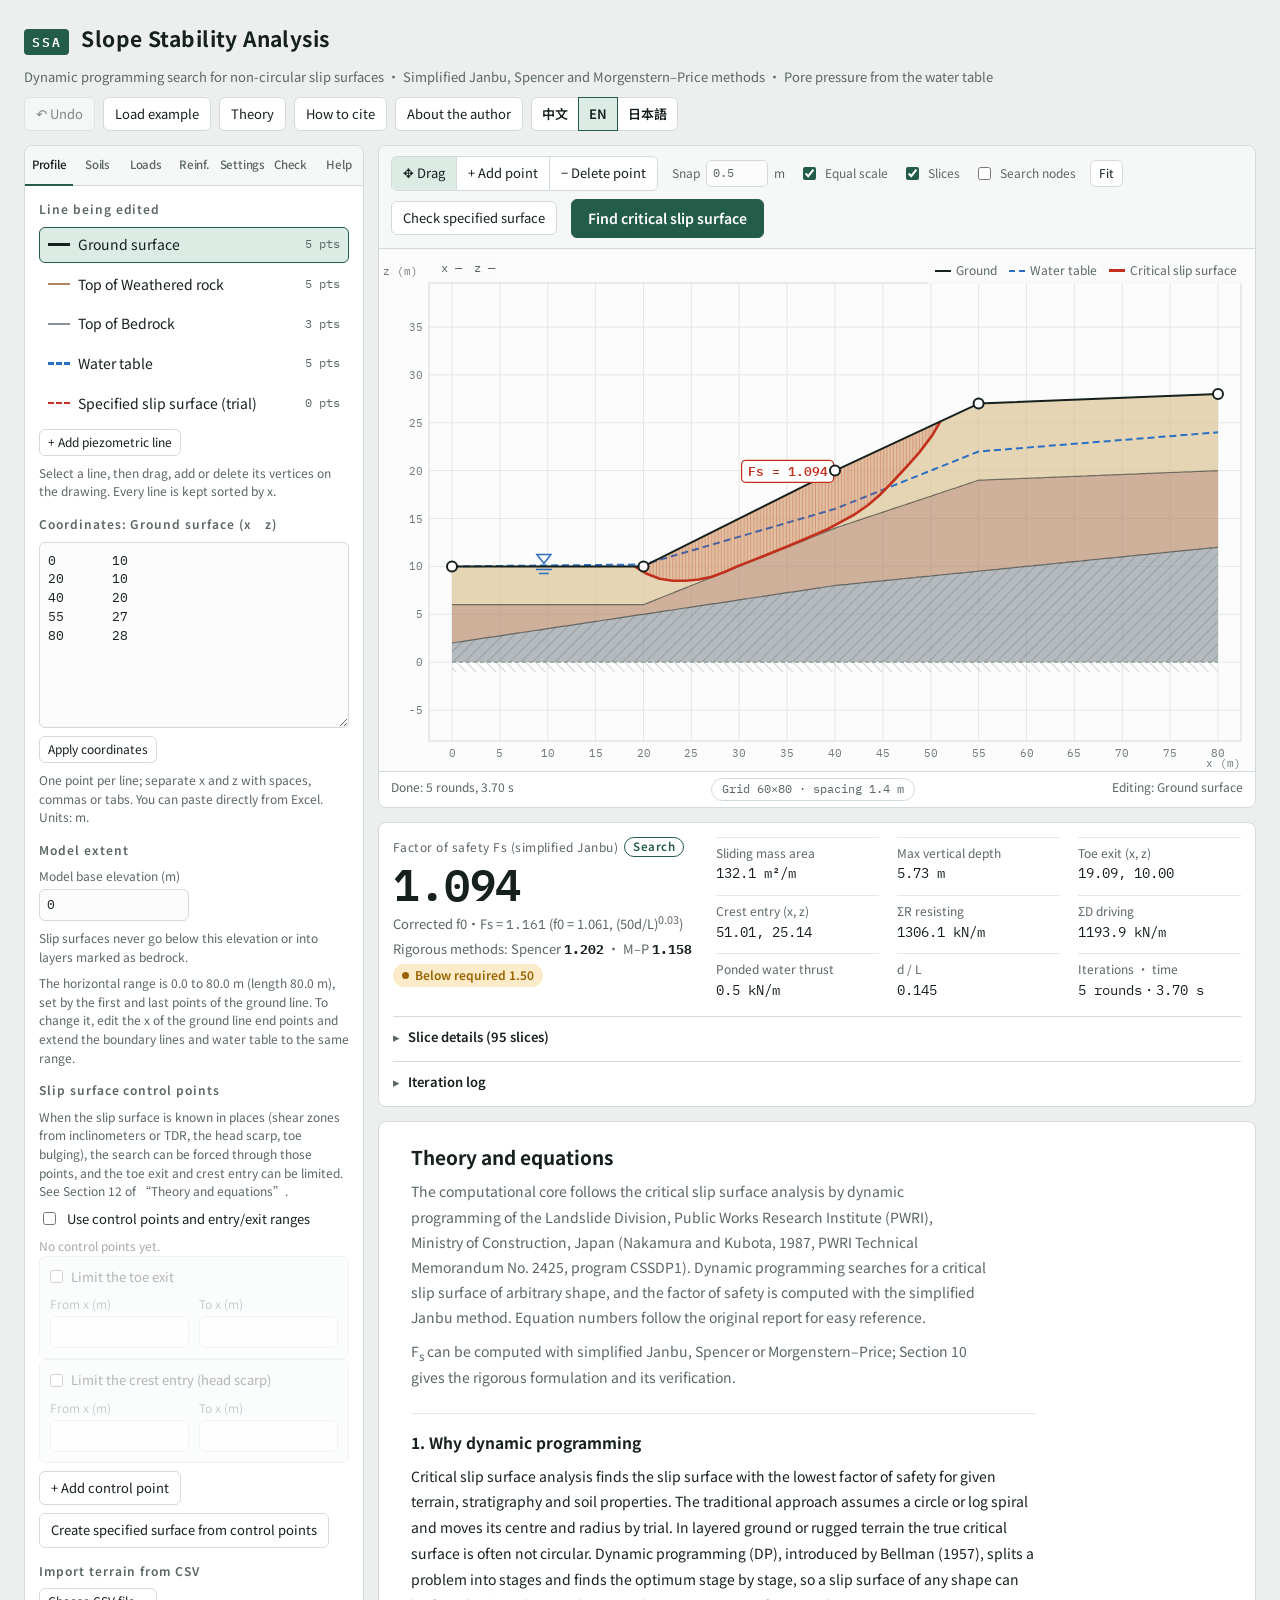
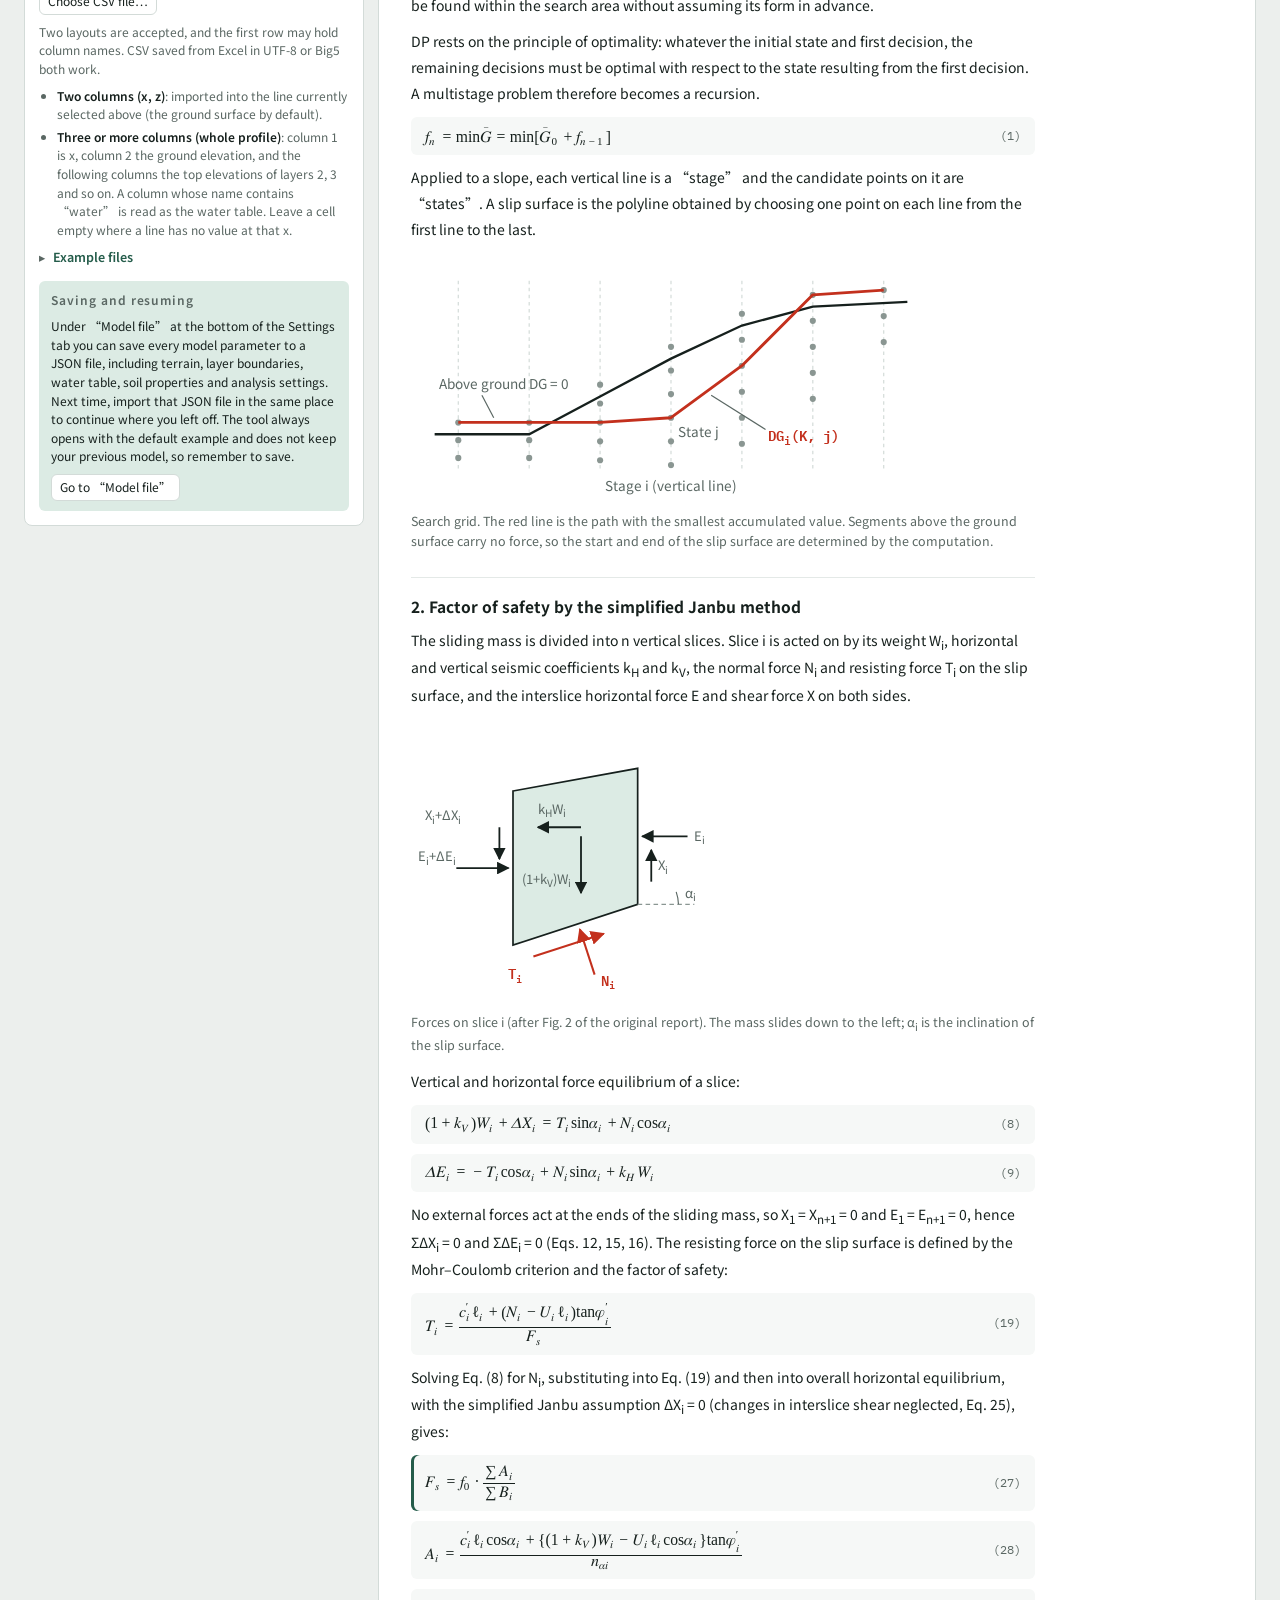
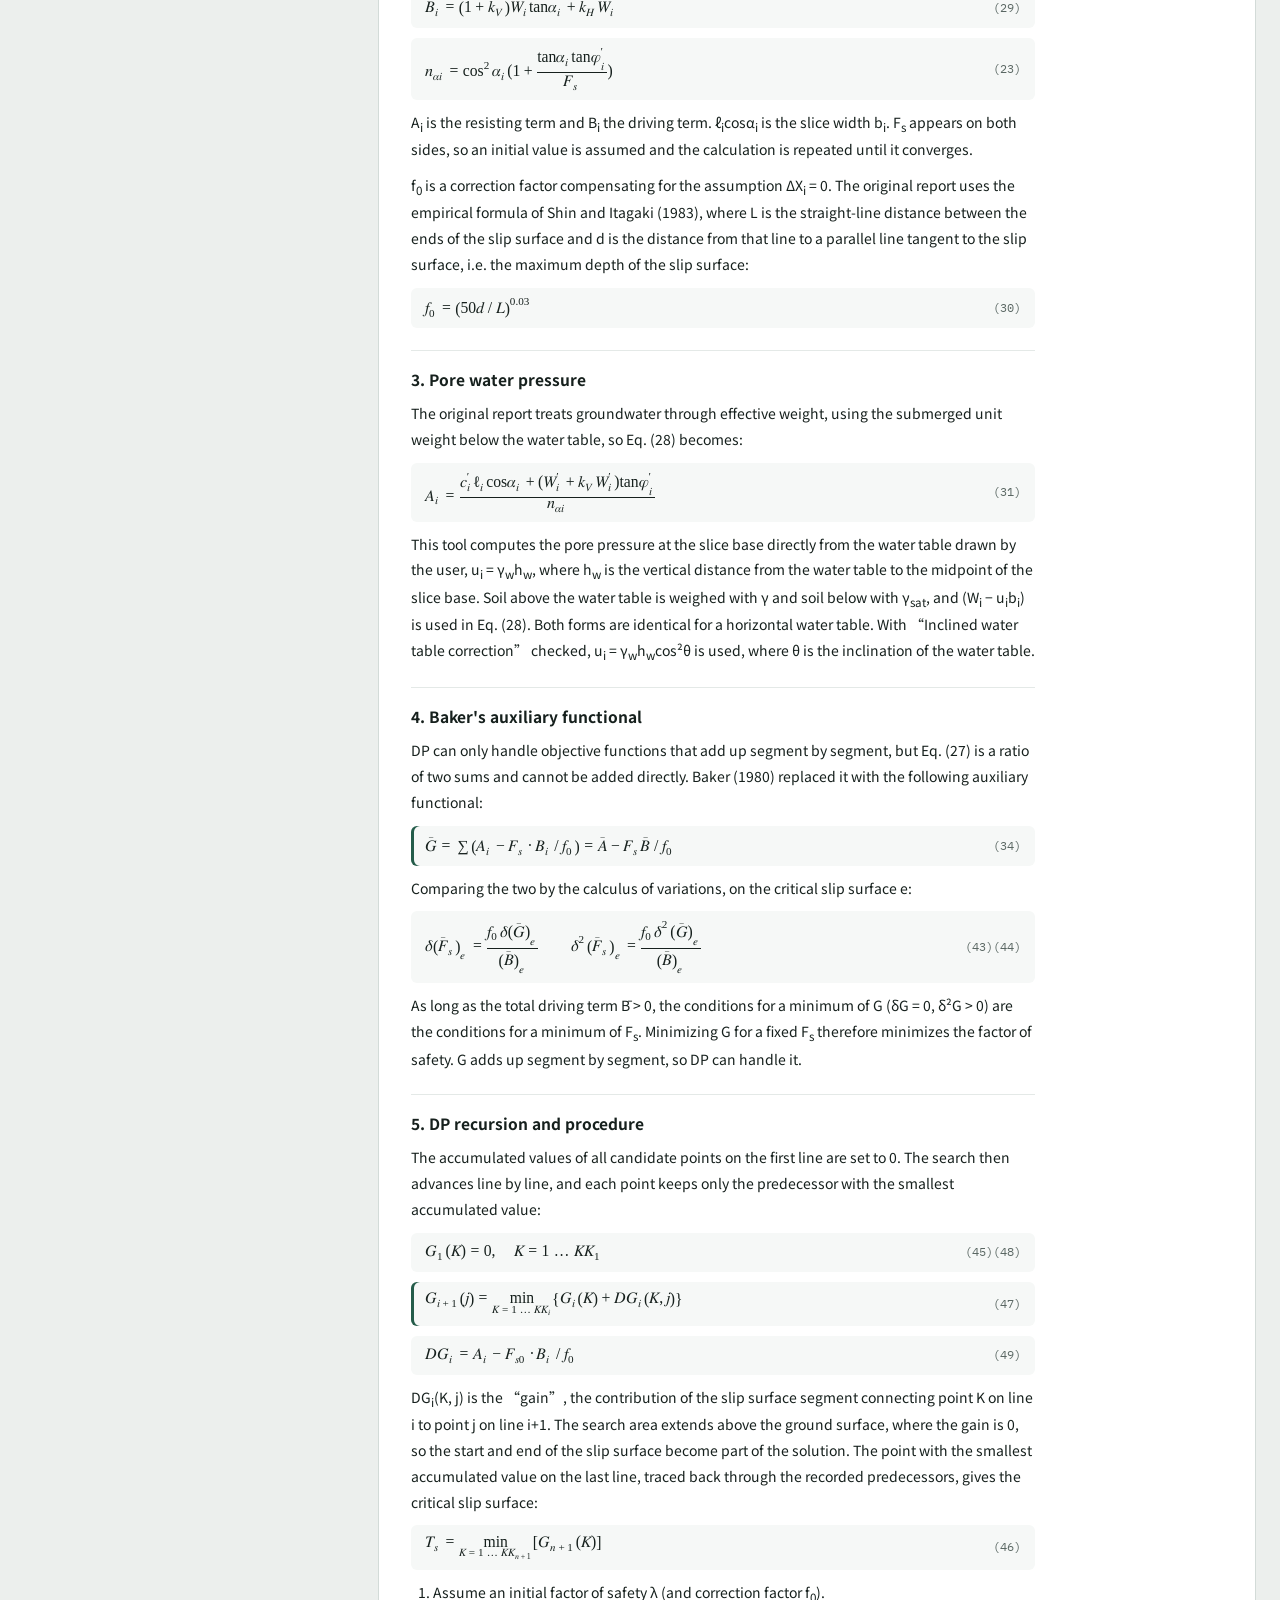
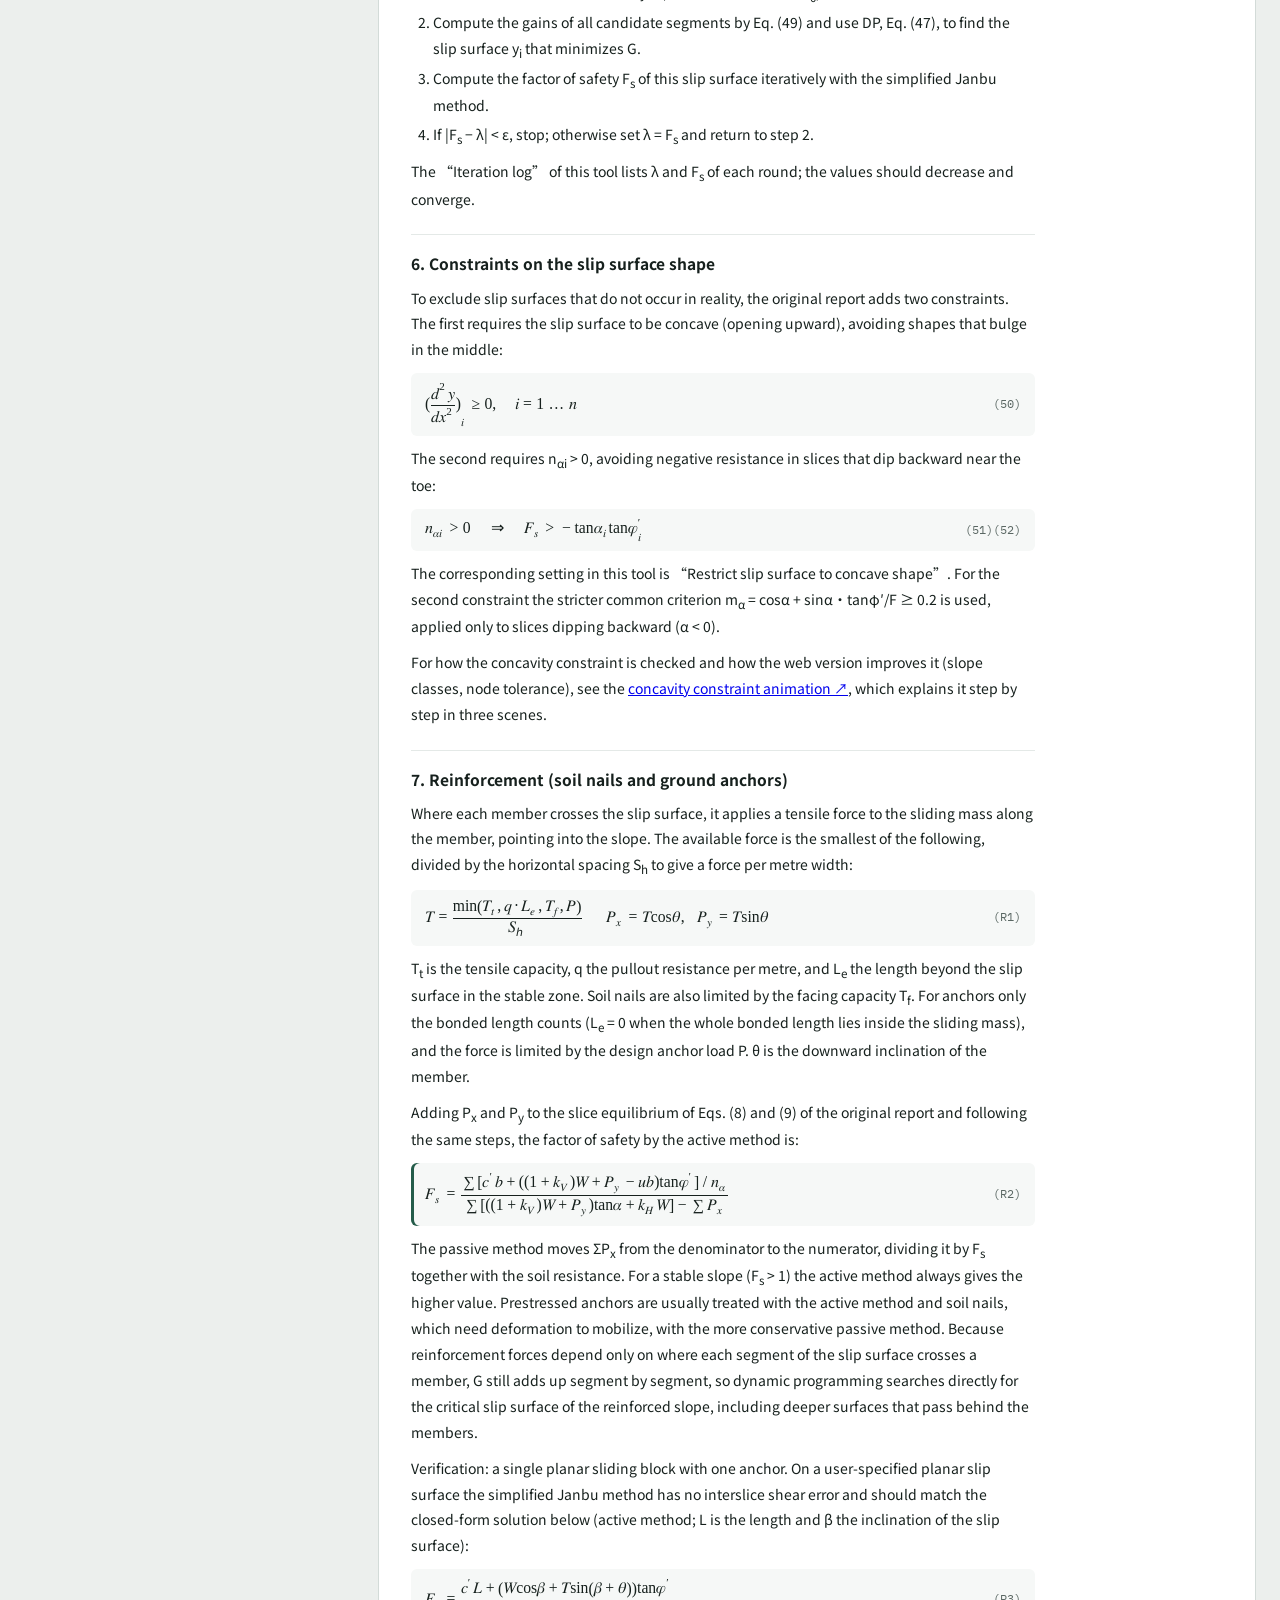
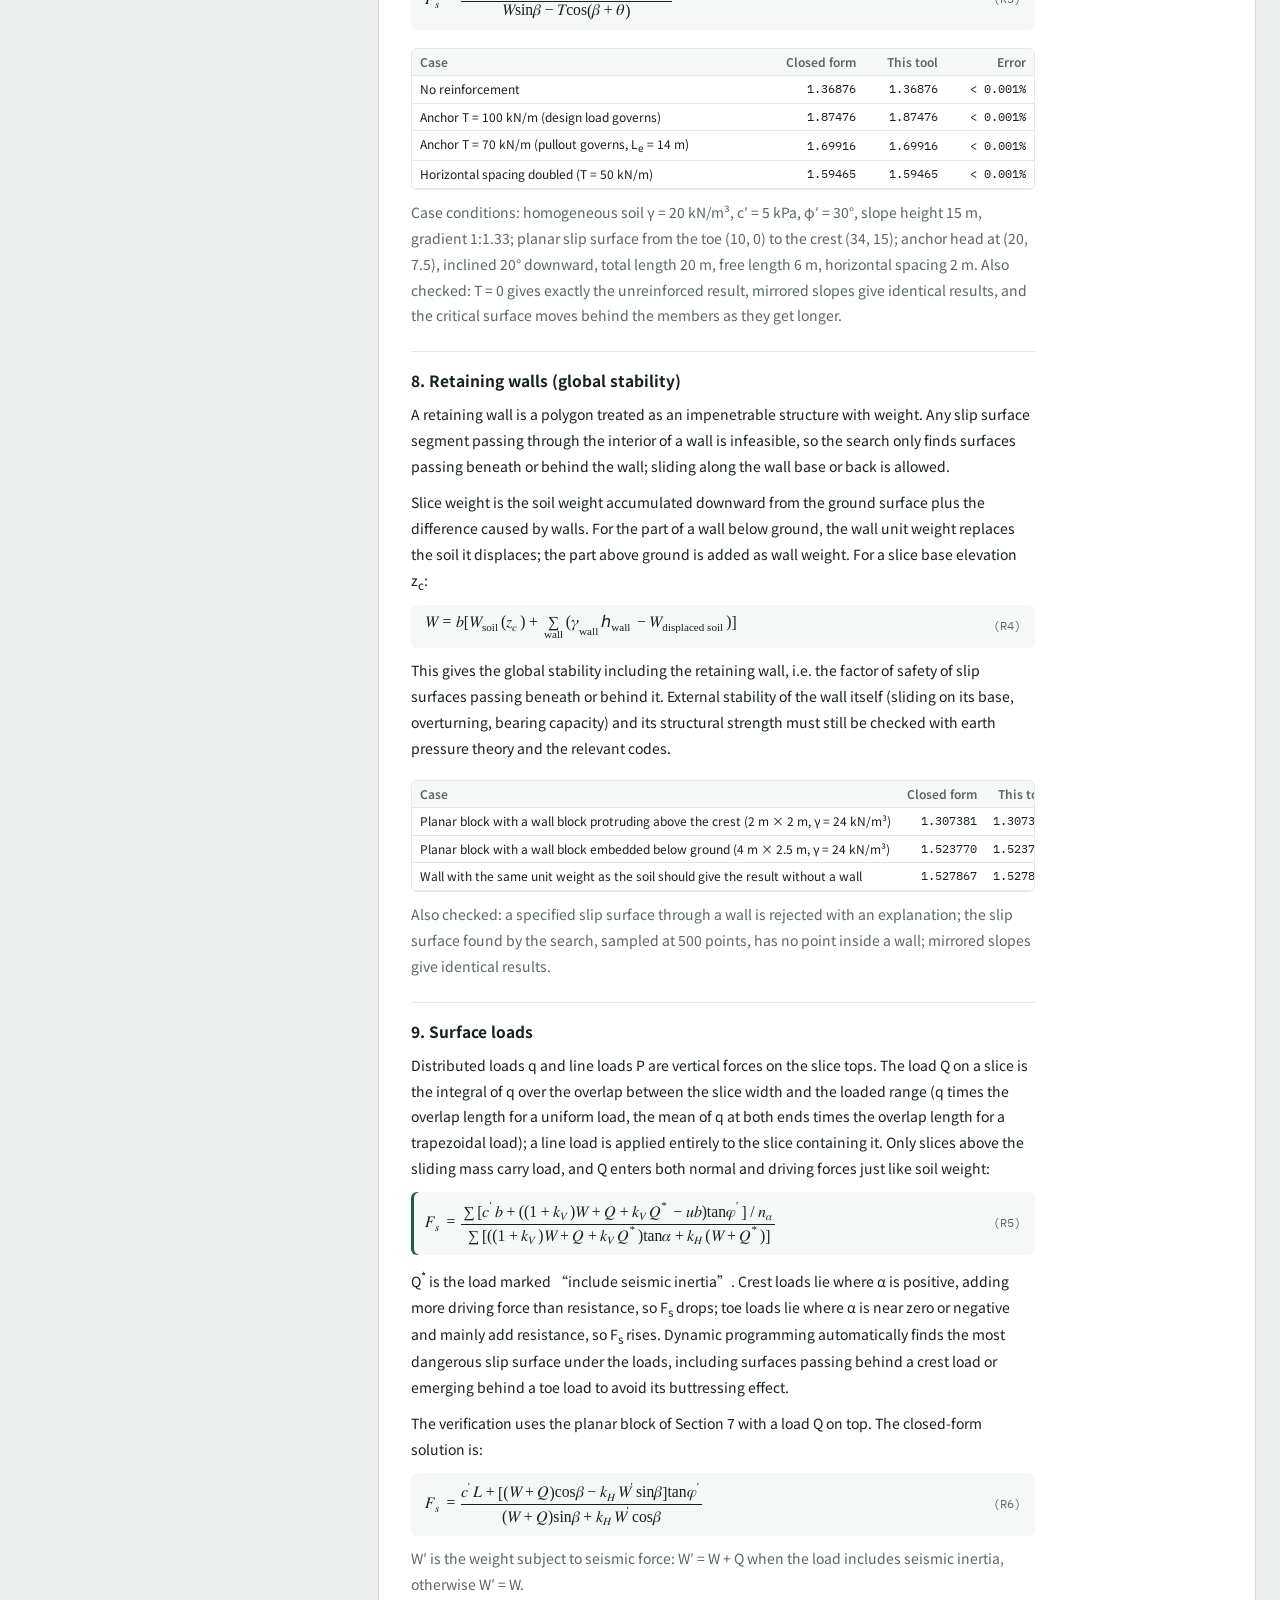
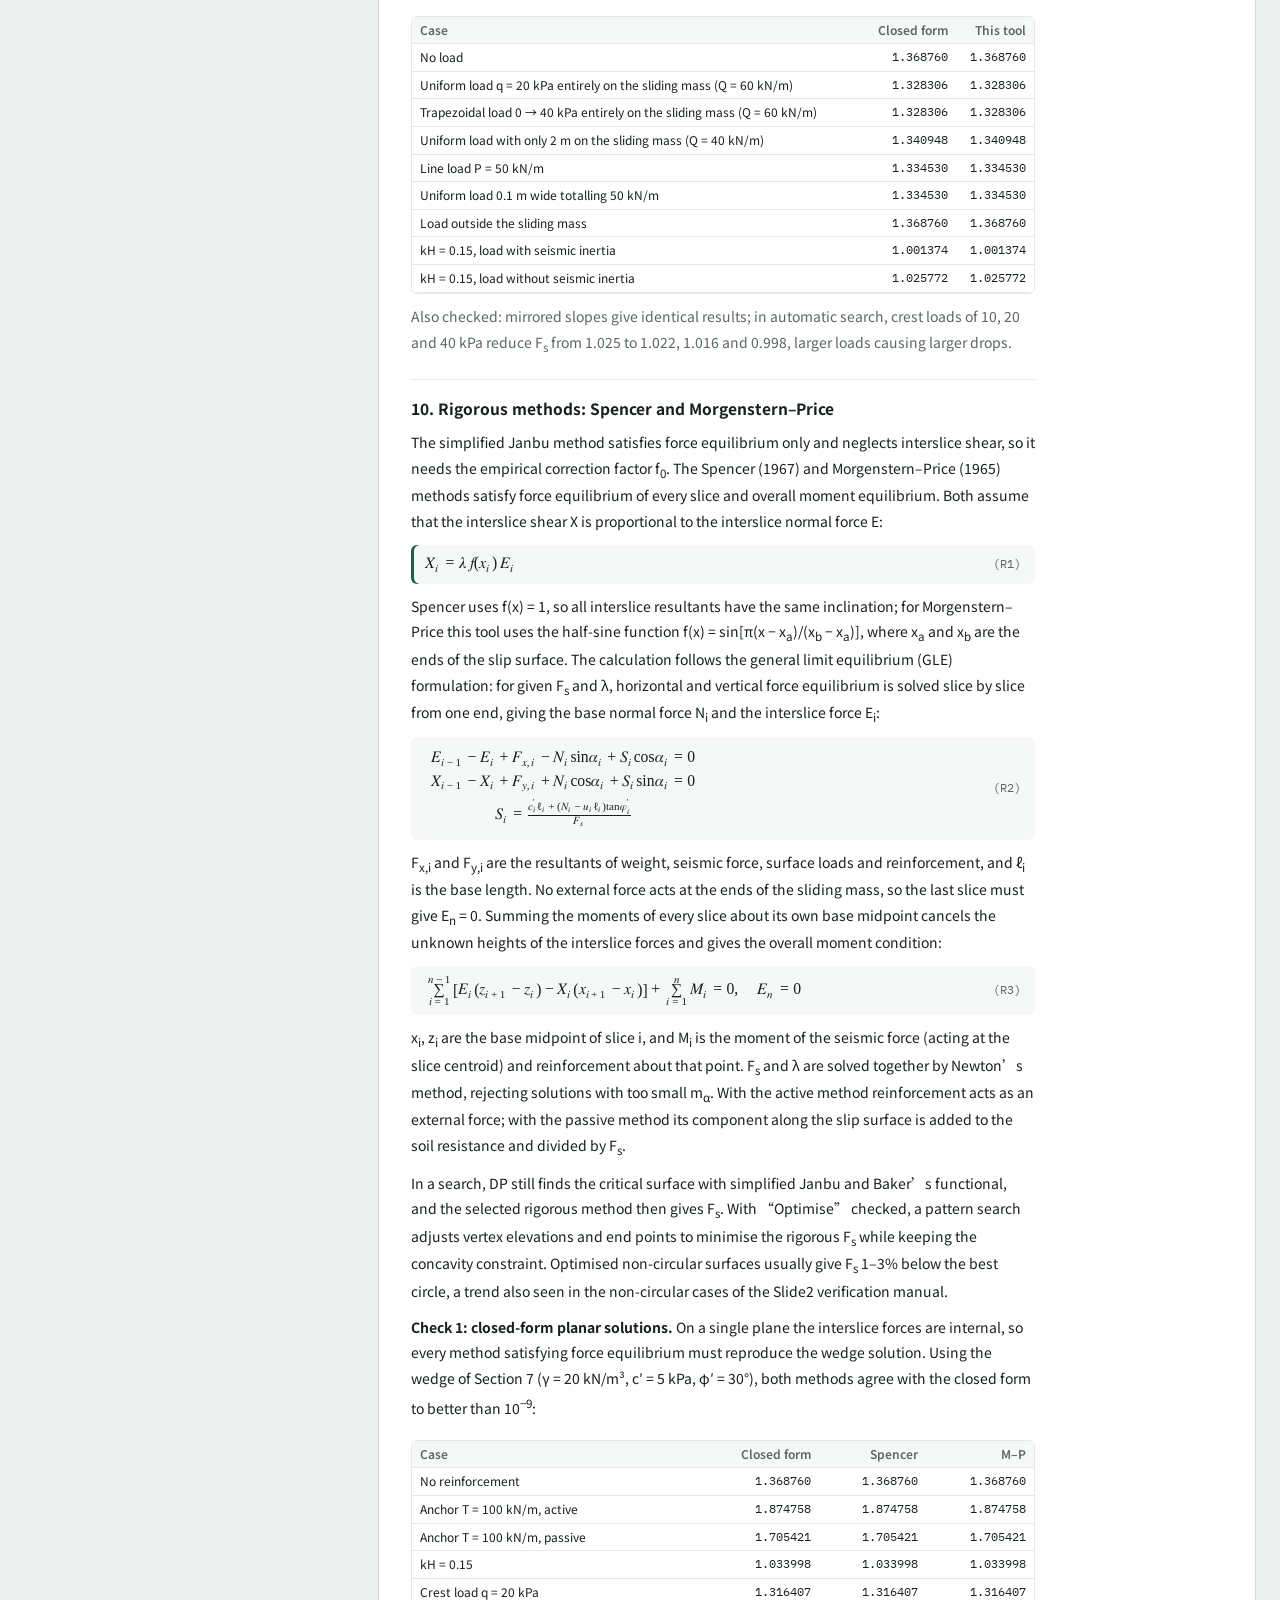
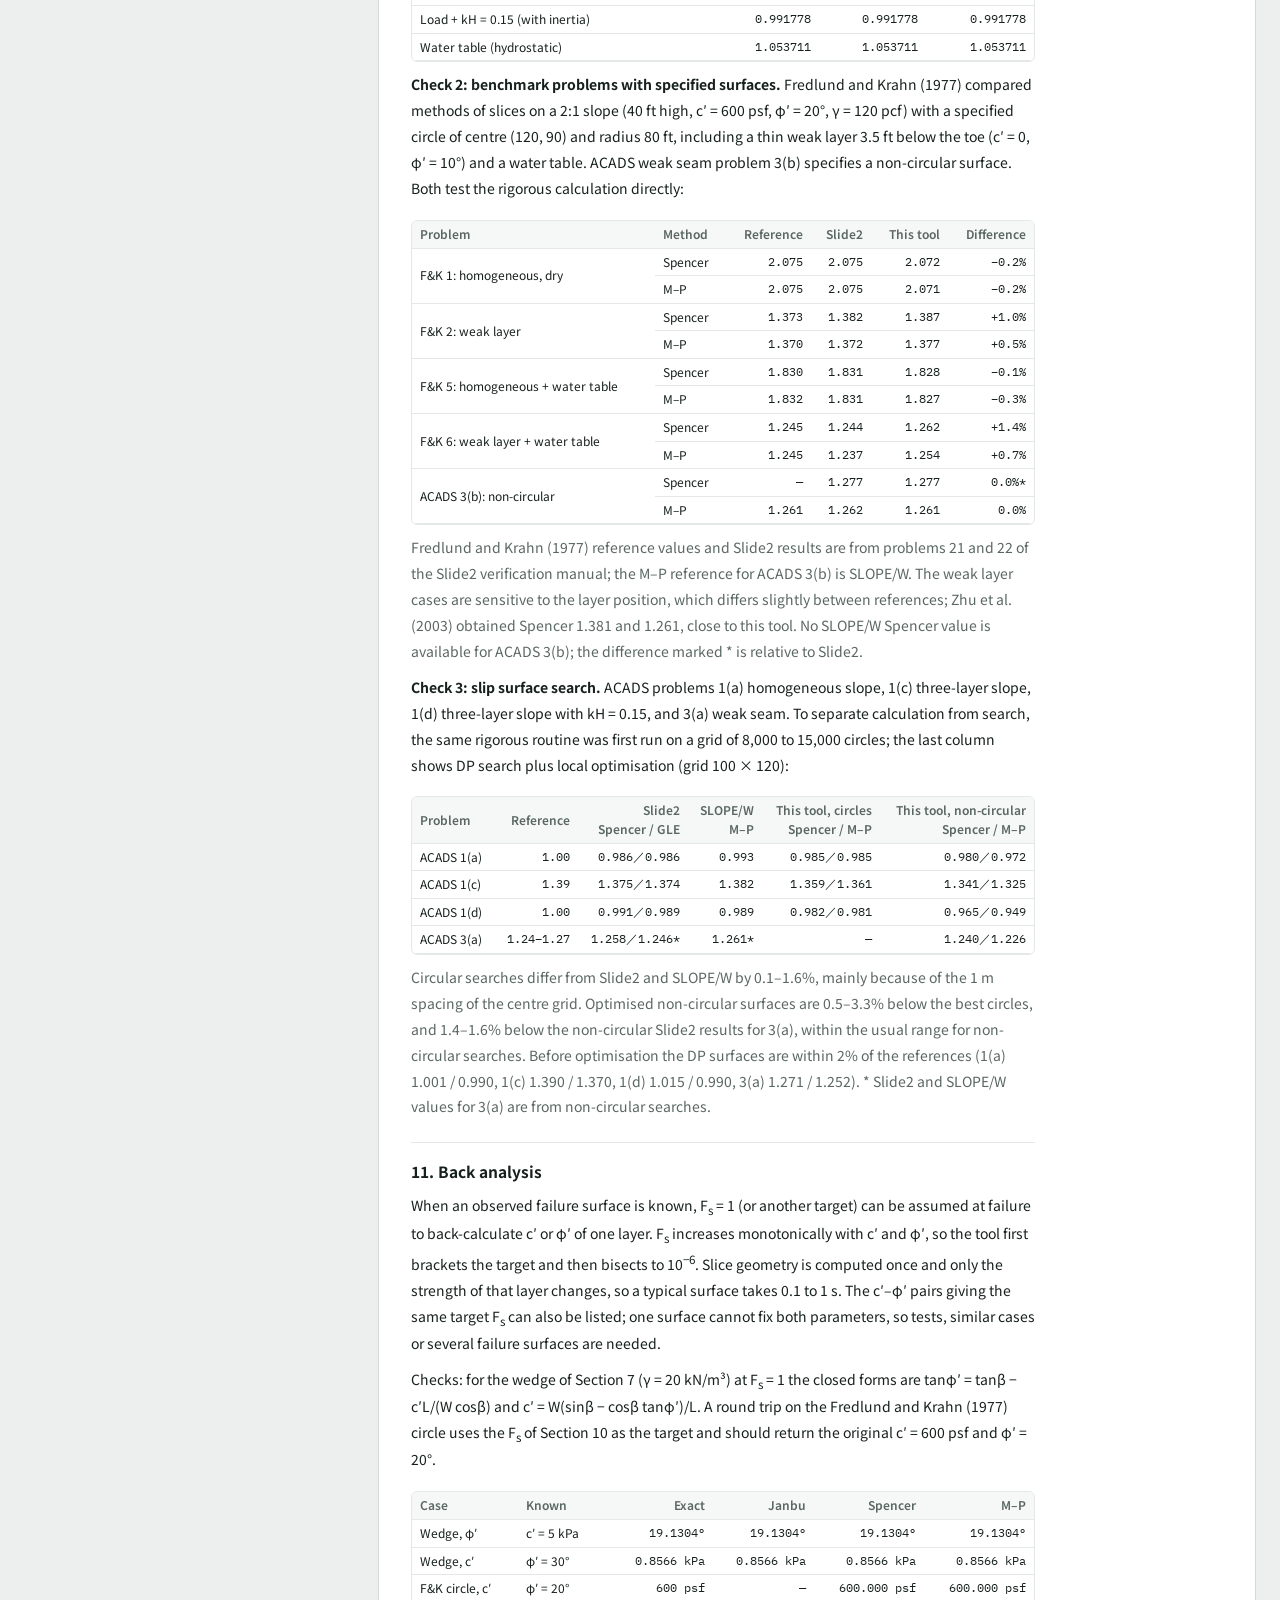
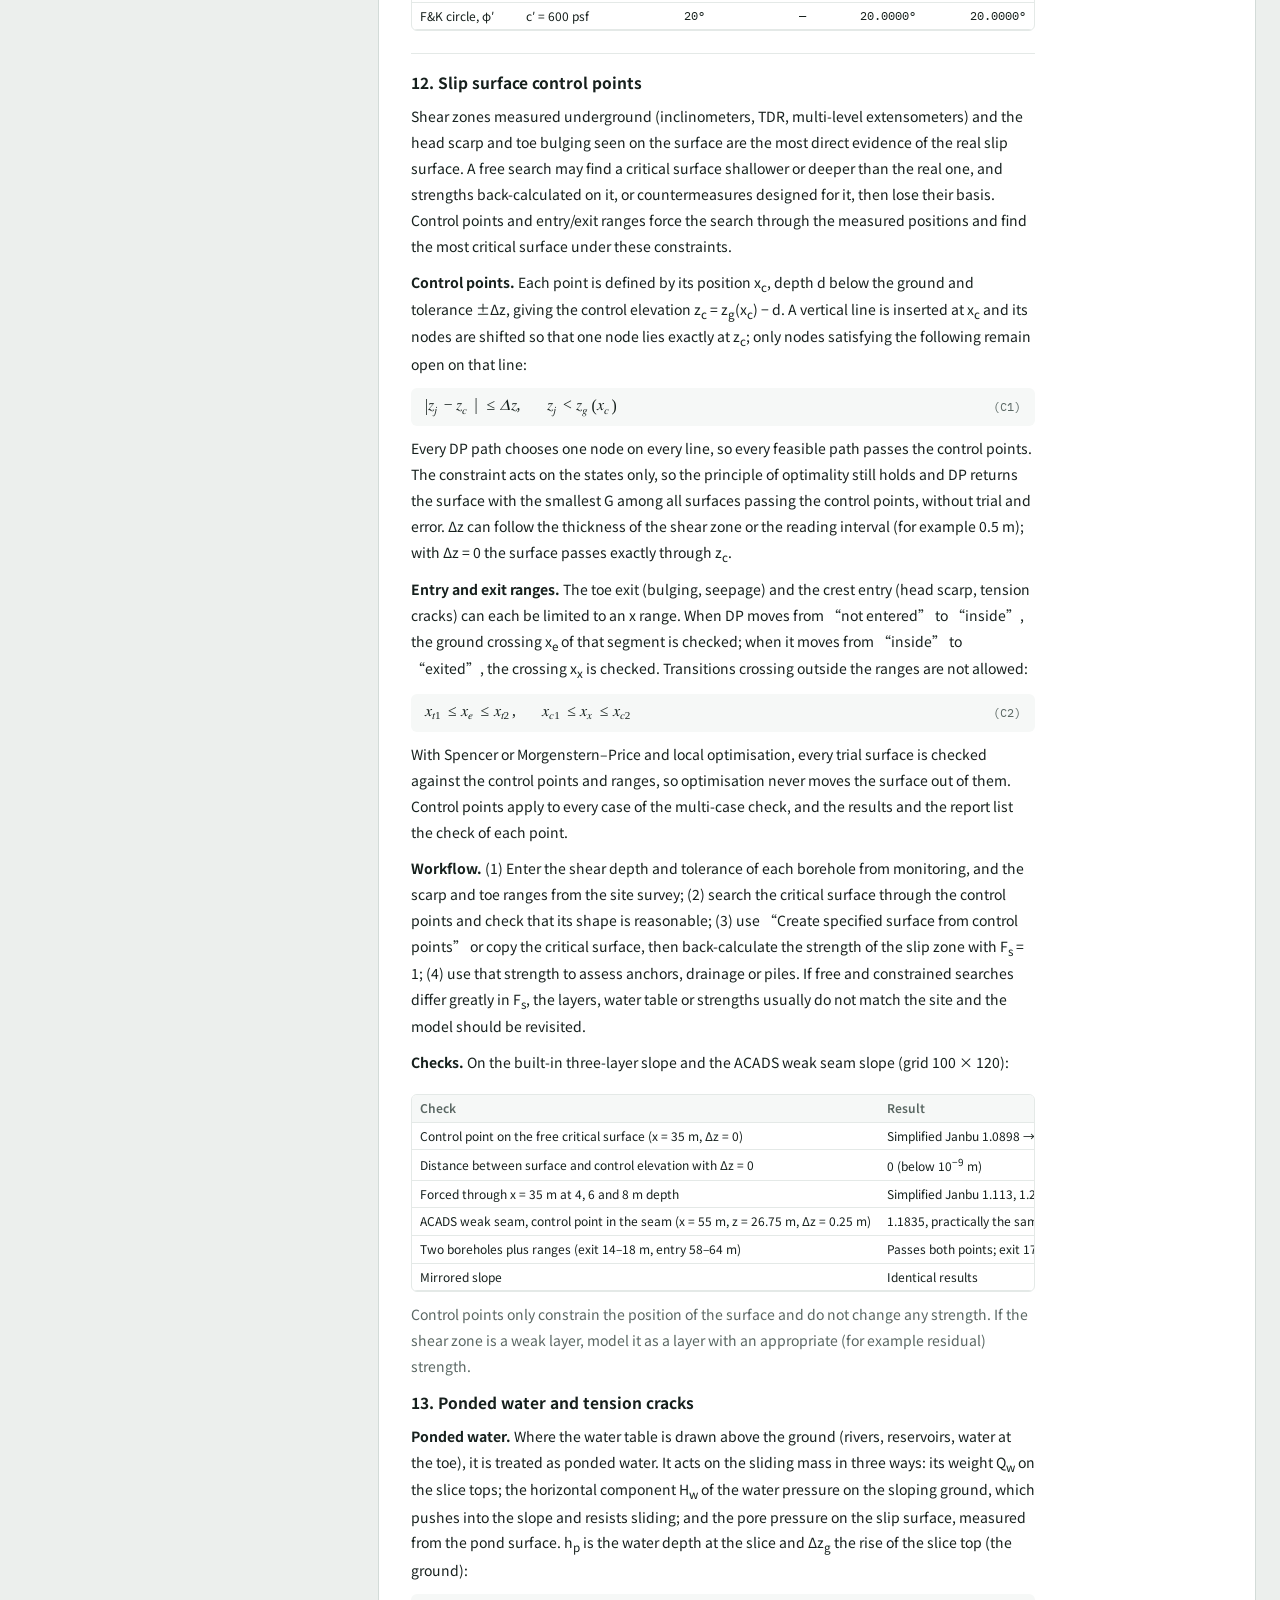
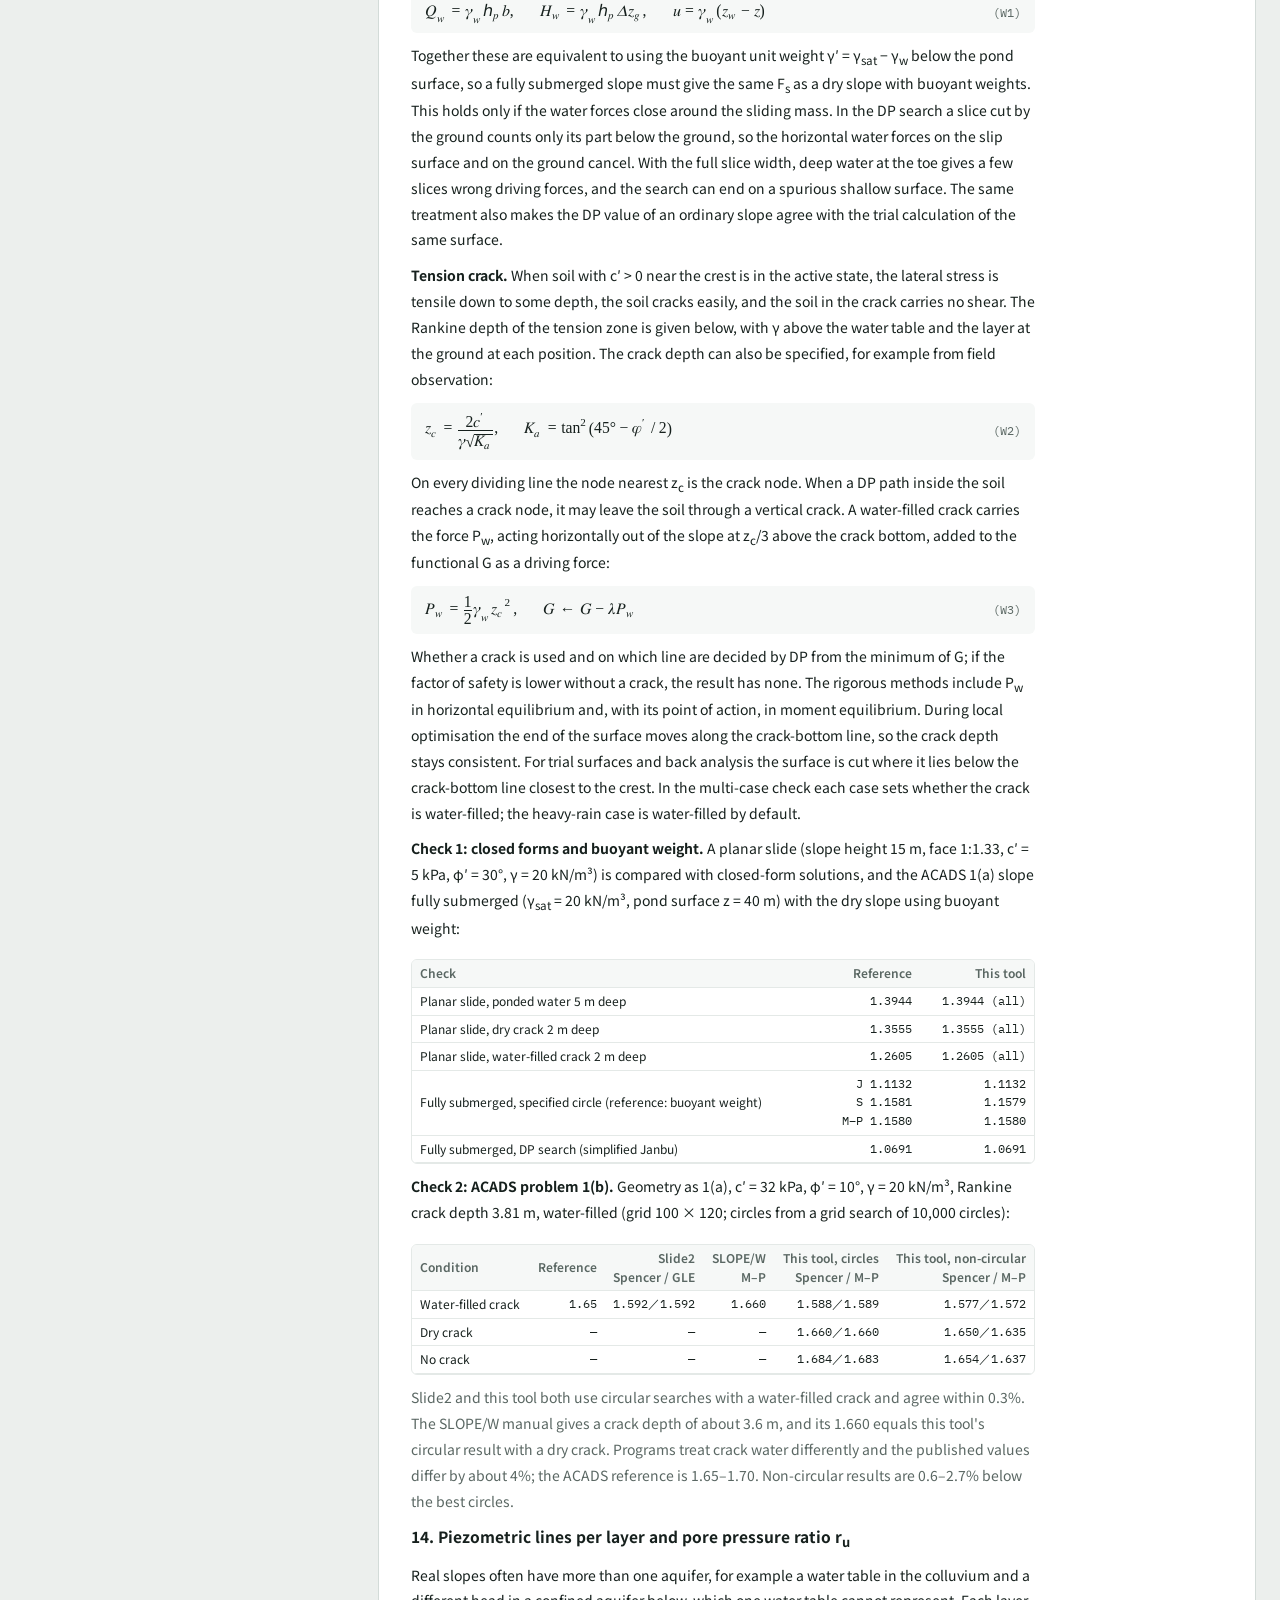
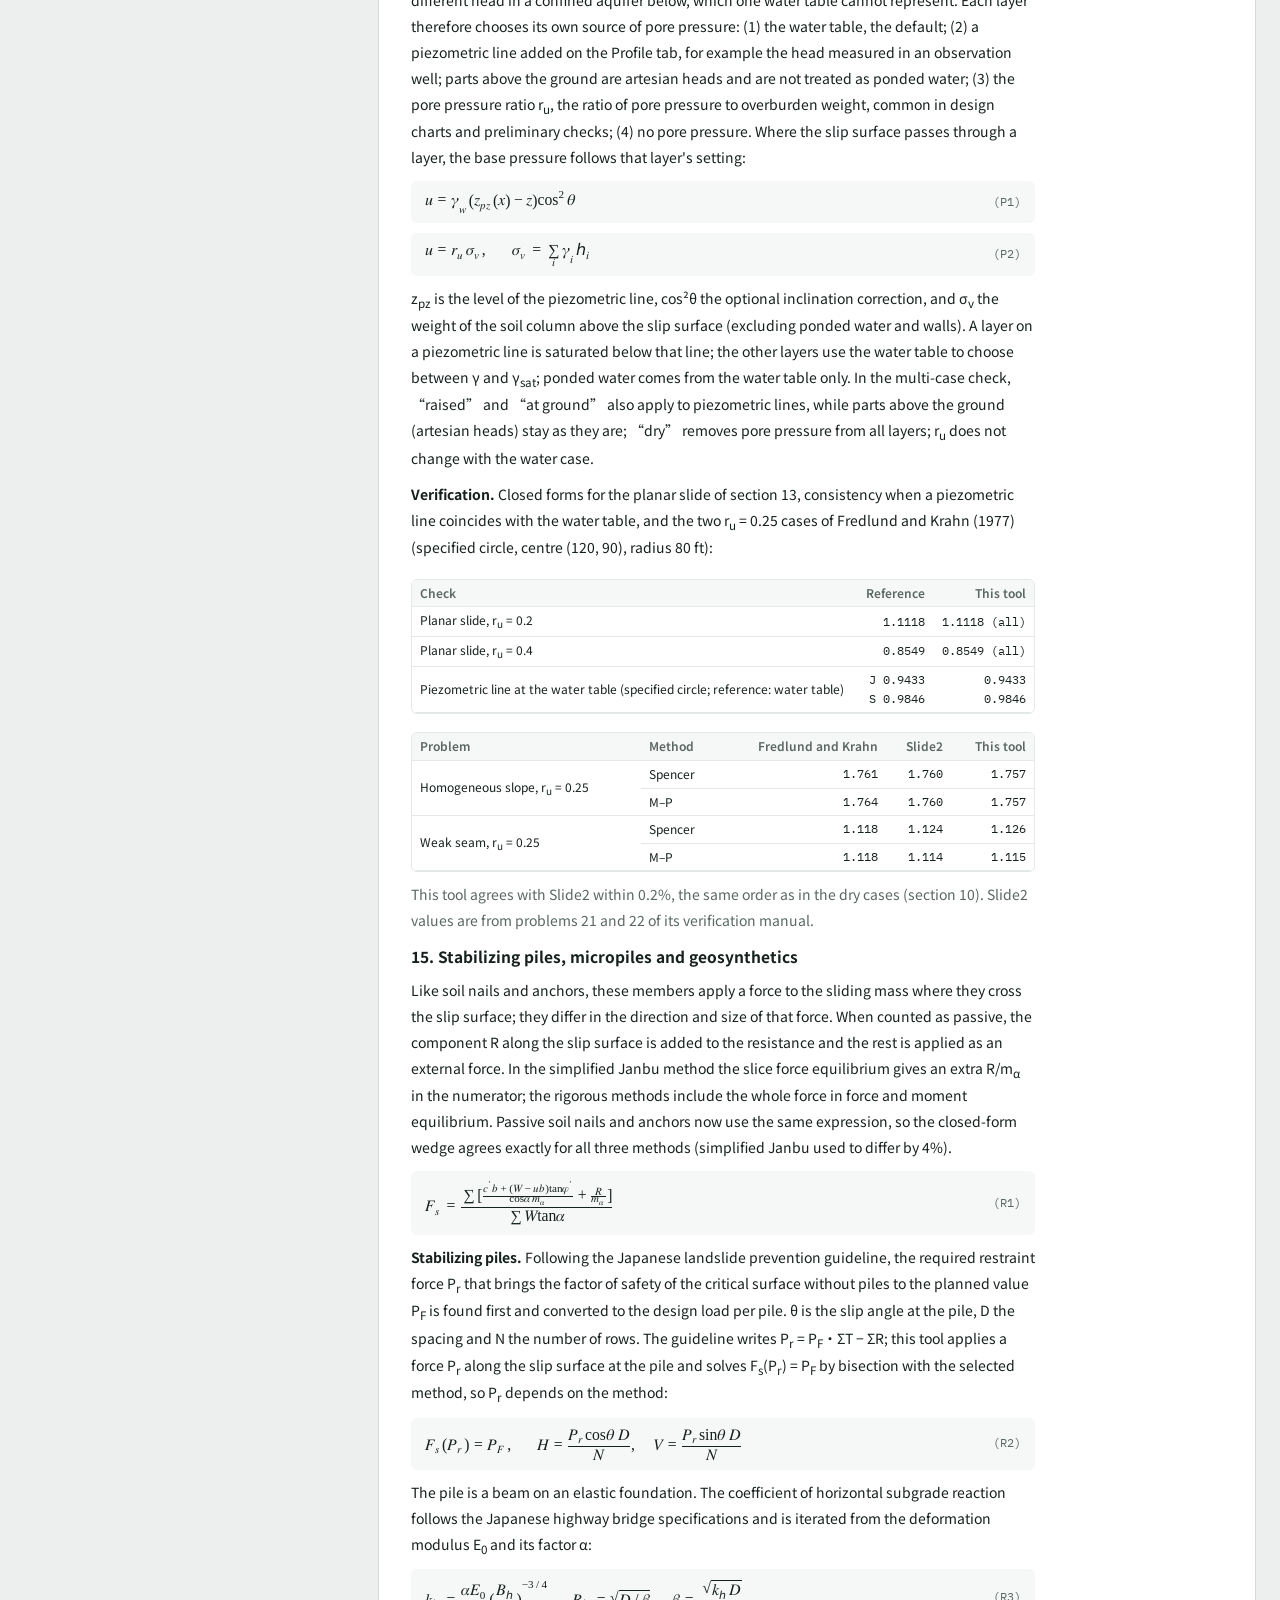
==== index.html @ c736f999 "增加抑止樁（含抗剪）、微型樁、地工格網或織物 增加抑止樁（含抗剪）、微型樁、地工格網或織物" ====
<!doctype html>
<html lang="zh-Hant">
<head>
<meta charset="utf-8">
<meta name="viewport" content="width=device-width,initial-scale=1,viewport-fit=cover">
<meta name="description" content="SSA 邊坡穩定分析：在瀏覽器繪製邊坡剖面、土層與地下水位，以動態規劃搜尋非圓弧臨界滑動面，並以簡易 Janbu、Spencer 或 Morgenstern–Price 法計算安全係數。">
<meta property="og:title" content="SSA 邊坡穩定分析">
<meta property="og:description" content="動態規劃搜尋非圓弧滑動面・簡易 Janbu、Spencer、Morgenstern–Price 法・由地下水位換算孔隙水壓，免安裝、直接在瀏覽器使用。">
<meta property="og:type" content="website">
<meta property="og:url" content="https://cychen59.github.io/ssa-slope-stability/">
<!--
  SSA Slope Stability Analysis (web edition)
  Copyright (C) 2013-2026  C. Y. Chen
  This program is free software: you can redistribute it and/or modify it under the terms of the
  GNU General Public License as published by the Free Software Foundation, version 3.
  This program is distributed in the hope that it will be useful, but WITHOUT ANY WARRANTY;
  see the GNU General Public License for more details: https://www.gnu.org/licenses/gpl-3.0.html
-->
<title>SSA 邊坡穩定分析</title>
<link rel="preconnect" href="https://fonts.googleapis.com">
<link rel="preconnect" href="https://fonts.gstatic.com" crossorigin>
<link rel="stylesheet" href="https://fonts.googleapis.com/css2?family=IBM+Plex+Mono:wght@400;500;600&family=Noto+Sans+TC:wght@400;500;700&family=Noto+Sans+JP:wght@400;500;700&display=swap">
<style>
:root{
  --bg:#ECEFED; --surface:#FFFFFF; --panel:#F6F8F7; --canvas:#FBFCFB;
  --ink:#16201D; --muted:#5A6763; --faint:#8A9692; --line:#D3DBD8; --line2:#E4E9E7;
  --accent:#245C4A; --accent-ink:#FFFFFF; --accent-soft:#DCEBE4;
  --water:#2A6FC4; --slip:#C3301D; --slip-fill:rgba(195,48,29,.13);
  --ok:#2E7D4F; --ok-bg:#DDF0E4; --warn:#9A6200; --warn-bg:#FBEBC8; --crit:#B3261E; --crit-bg:#F9DEDA;
  --grid:#E3E8E6; --axis:#6E7B77; --wall:#C9CDD0; --load:#8A4FB0;
  --mono:"IBM Plex Mono",ui-monospace,SFMono-Regular,Menlo,Consolas,monospace;
  --sans:"Noto Sans TC","PingFang TC","Microsoft JhengHei",system-ui,sans-serif;
  --r:8px;
}
@media (prefers-color-scheme: dark){
  :root:not([data-theme="light"]){
    color-scheme:dark;
    --bg:#0F1413; --surface:#171E1D; --panel:#1C2423; --canvas:#131A19;
    --ink:#E2E9E6; --muted:#9AA8A4; --faint:#6D7B77; --line:#2D3937; --line2:#243030;
    --accent:#72C2A2; --accent-ink:#0B1712; --accent-soft:#1F3A31;
    --water:#6CA9F2; --slip:#FF6E58; --slip-fill:rgba(255,110,88,.16);
    --ok:#7BD29F; --ok-bg:#183327; --warn:#F2C166; --warn-bg:#3A2D10; --crit:#FF8A7E; --crit-bg:#3C1B18;
    --grid:#1F2928; --axis:#83918D; --wall:#5A6266; --load:#C59BE3;
  }
}
:root[data-theme="dark"]{
  color-scheme:dark;
  --bg:#0F1413; --surface:#171E1D; --panel:#1C2423; --canvas:#131A19;
  --ink:#E2E9E6; --muted:#9AA8A4; --faint:#6D7B77; --line:#2D3937; --line2:#243030;
  --accent:#72C2A2; --accent-ink:#0B1712; --accent-soft:#1F3A31;
  --water:#6CA9F2; --slip:#FF6E58; --slip-fill:rgba(255,110,88,.16);
  --ok:#7BD29F; --ok-bg:#183327; --warn:#F2C166; --warn-bg:#3A2D10; --crit:#FF8A7E; --crit-bg:#3C1B18;
  --grid:#1F2928; --axis:#83918D; --wall:#5A6266; --load:#C59BE3;
}
*{box-sizing:border-box}
[hidden]{display:none!important}
body{background:var(--bg);color:var(--ink);font-family:var(--sans);font-size:14px;line-height:1.55;padding-inline:16px;padding-block:14px 32px}
.app{max-width:1440px;margin:0 auto;display:grid;gap:14px}
.num,.mono{font-family:var(--mono);font-variant-numeric:tabular-nums}
button,input,select,textarea{font:inherit;color:inherit}
:focus-visible{outline:2px solid var(--accent);outline-offset:2px}

/* header */
.top{display:flex;flex-wrap:wrap;align-items:flex-end;justify-content:space-between;gap:10px 20px}
.brand{display:flex;align-items:baseline;gap:12px;flex-wrap:wrap}
.brand .mark{font-family:var(--mono);font-weight:600;font-size:13px;letter-spacing:.14em;color:var(--accent-ink);background:var(--accent);padding:3px 8px;border-radius:4px}
.brand h1{font-size:21px;margin:0;font-weight:700;letter-spacing:.02em}
.brand p{margin:0;color:var(--muted);font-size:13px}
.top-actions{display:flex;gap:8px;flex-wrap:wrap;align-items:center}
.visits{display:inline-flex;align-items:baseline;gap:6px;font-size:12.5px;color:var(--muted);padding:5px 12px;border:1px solid var(--line);border-radius:999px;background:var(--surface);white-space:nowrap}
.visits b{font-family:var(--mono);font-variant-numeric:tabular-nums;font-size:14px;font-weight:600;color:var(--accent)}
.visits .sep{color:var(--line)}

/* buttons */
.btn{border:1px solid var(--line);background:var(--surface);border-radius:6px;padding:6px 11px;cursor:pointer;display:inline-flex;align-items:center;gap:6px;white-space:nowrap;font-size:13px}
.btn:hover{border-color:var(--faint)}
.btn[aria-pressed="true"]{background:var(--accent-soft);border-color:var(--accent);color:var(--ink)}
.btn.primary{background:var(--accent);color:var(--accent-ink);border-color:var(--accent);font-weight:600;padding:8px 16px;font-size:14px}
.btn.primary:hover{filter:brightness(1.07)}
.btn.primary:disabled{opacity:.7;cursor:progress}
.btn.small{padding:3px 8px;font-size:12px}
.btn.ghost{background:transparent}
.btn:disabled{opacity:.5;cursor:not-allowed}

/* layout */
.layout{display:grid;grid-template-columns:340px minmax(0,1fr);gap:14px;align-items:start}
.side{background:var(--surface);border:1px solid var(--line);border-radius:var(--r);overflow:hidden}
.stage{display:grid;gap:14px;min-width:0}
@media (max-width:900px){
  .layout{grid-template-columns:minmax(0,1fr)}
  .stage{order:-1}
}

/* tabs */
.tabs{display:grid;grid-template-columns:repeat(7,1fr);border-bottom:1px solid var(--line);background:var(--panel)}
.tabs button{border:0;background:transparent;padding:10px 1px;font-size:12.5px;white-space:nowrap;overflow:hidden;text-overflow:ellipsis;cursor:pointer;color:var(--muted);font-weight:500;border-bottom:2px solid transparent;margin-bottom:-1px}
.tabs button[aria-selected="true"]{color:var(--ink);border-bottom-color:var(--accent)}
.pane{padding:14px;display:grid;gap:14px}
.pane>*{min-width:0}
.sec{display:grid;gap:8px}
.sec h3{margin:0;font-size:12px;letter-spacing:.08em;color:var(--muted);font-weight:600}
.hint{font-size:12px;color:var(--muted);margin:0}

/* line list */
.linelist{display:grid;gap:4px}
.lrow{display:grid;grid-template-columns:22px 1fr auto;align-items:center;gap:8px;padding:6px 8px;border:1px solid transparent;border-radius:6px;cursor:pointer;background:transparent;text-align:left}
.lrow:hover{background:var(--panel)}
.lrow[aria-pressed="true"]{border-color:var(--accent);background:var(--accent-soft)}
.lrow .cnt{font-family:var(--mono);font-size:12px;color:var(--muted)}
.sw{width:22px;height:0;border-top:3px solid var(--ink)}
.sw.water{border-top:3px dashed var(--water)}
.sw.bound{border-top-width:2px}
.sw.piezo{border-top:3px dotted #1b8a8a}
.pzline{fill:none;stroke:#1b8a8a;stroke-width:1.8;stroke-dasharray:2 4;stroke-linecap:round}
.pz-lbl{fill:#1b8a8a;font-size:11px}
.pore-row{margin-top:6px}

textarea{width:100%;border:1px solid var(--line);border-radius:6px;background:var(--canvas);padding:8px;font-family:var(--mono);font-size:12.5px;line-height:1.5;resize:vertical}
.row{display:flex;gap:8px;flex-wrap:wrap;align-items:center}
.field{display:grid;gap:3px}
.field label{font-size:12px;color:var(--muted)}
.field input[type=number],.field input[type=text],.field select{width:100%;border:1px solid var(--line);border-radius:6px;padding:5px 7px;background:var(--canvas);font-family:var(--mono);font-size:13px}
.field input[type=text]{font-family:var(--sans)}
.grid2{display:grid;grid-template-columns:1fr 1fr;gap:8px 10px}
.check{display:flex;align-items:flex-start;gap:8px;font-size:13px;cursor:pointer}
.check input{margin-top:3px;accent-color:var(--accent)}
.check small{display:block;color:var(--muted);font-size:12px}

/* layer cards */
.layer{border:1px solid var(--line);border-radius:6px;padding:10px;display:grid;gap:8px;background:var(--panel)}
.layer-head{display:grid;grid-template-columns:28px 1fr auto;gap:8px;align-items:center}
.layer-head input[type=color]{width:28px;height:28px;border:1px solid var(--line);border-radius:5px;padding:0;background:none;cursor:pointer}
.layer-head input[type=text]{border:1px solid var(--line);border-radius:6px;padding:5px 7px;background:var(--canvas);width:100%;font-weight:600}
.grid4{display:grid;grid-template-columns:repeat(4,1fr);gap:6px}
.layer .idx{font-family:var(--mono);font-size:11px;color:var(--muted)}

/* toolbar + canvas */
.board{background:var(--surface);border:1px solid var(--line);border-radius:var(--r);overflow:hidden}
.toolbar{display:flex;flex-wrap:wrap;gap:8px 14px;align-items:center;padding:10px 12px;border-bottom:1px solid var(--line);background:var(--panel)}
.seg{display:inline-flex;border:1px solid var(--line);border-radius:6px;overflow:hidden}
.seg .btn{border:0;border-radius:0;border-right:1px solid var(--line)}
.seg .btn:last-child{border-right:0}
.tb-label{font-size:12px;color:var(--muted);display:inline-flex;align-items:center;gap:6px}
.tb-label input[type=number]{width:62px;border:1px solid var(--line);border-radius:5px;padding:3px 6px;background:var(--canvas);font-family:var(--mono);font-size:12px}
.tb-label input[type=checkbox]{accent-color:var(--accent)}
.spacer{flex:1}
.canvas-wrap{position:relative;height:clamp(340px,58vh,620px);background:var(--canvas)}
@media (max-width:600px){.canvas-wrap{height:340px}}
#cv{width:100%;height:100%;display:block;touch-action:none;user-select:none;-webkit-user-select:none}
#cv.m-add{cursor:crosshair}
#cv.m-del{cursor:not-allowed}
.hud{position:absolute;left:56px;top:8px;font-family:var(--mono);font-size:12px;color:var(--muted);background:color-mix(in srgb,var(--canvas) 85%,transparent);padding:2px 6px;border-radius:4px;pointer-events:none}
.legend{position:absolute;right:10px;top:8px;display:flex;flex-wrap:wrap;gap:4px 12px;font-size:12px;color:var(--muted);background:color-mix(in srgb,var(--canvas) 85%,transparent);padding:4px 8px;border-radius:4px;pointer-events:none;max-width:calc(100% - 200px);justify-content:flex-end}
.legend span{display:inline-flex;align-items:center;gap:5px}
.legend i{display:inline-block;width:16px;height:0;border-top:2px solid var(--ink)}
.legend i.w{border-top:2px dashed var(--water)}
.legend i.s{border-top:3px solid var(--slip)}
.statusbar{padding:6px 12px;font-size:12px;color:var(--muted);border-top:1px solid var(--line);display:flex;gap:12px;flex-wrap:wrap;justify-content:space-between}

/* svg styles */
.ax text{font-family:var(--mono);font-size:11px;fill:var(--axis)}
.ax line{stroke:var(--grid);stroke-width:1}
.ax .frame{fill:none;stroke:var(--line)}
.ground{fill:none;stroke:var(--ink);stroke-width:2;stroke-linejoin:round}
.bound{fill:none;stroke:var(--ink);stroke-opacity:.55;stroke-width:1.2}
.wline{fill:none;stroke:var(--water);stroke-width:2;stroke-dasharray:7 4}
.wsym{fill:none;stroke:var(--water);stroke-width:1.5}
.pond{fill:var(--water);fill-opacity:.18;stroke:none}
.crack{stroke:var(--slip);stroke-width:2.2;stroke-dasharray:5 3}
.crack-w{fill:var(--water);fill-opacity:.45}
.crack-lbl{fill:var(--slip);font-size:11px}
.basel{stroke:var(--faint);stroke-width:1.2;stroke-dasharray:4 3}
.slip{fill:none;stroke:var(--slip);stroke-width:2.6;stroke-linejoin:round}
.mass{fill:var(--slip-fill);stroke:none}
.slice{stroke:var(--slip);stroke-opacity:.35;stroke-width:.8}
.gridpts{fill:var(--faint);fill-opacity:.55}
.vtx{fill:var(--surface);stroke-width:2;cursor:grab}
.vtx.on{r:6}
.vtx.hot{fill:var(--accent)}
.fslabel rect{fill:var(--surface);stroke:var(--slip);stroke-width:1.2}
.fslabel text{font-family:var(--mono);font-size:12.5px;font-weight:600;fill:var(--slip)}
.hatch line{stroke:var(--ink);stroke-opacity:.35;stroke-width:1}
.pv{stroke:var(--accent);stroke-width:1;stroke-dasharray:3 3}

/* results */
.results{background:var(--surface);border:1px solid var(--line);border-radius:var(--r);padding:14px;display:grid;gap:14px;transition:opacity .2s}
.results.stale{opacity:.6}
.res-top{display:grid;grid-template-columns:auto minmax(0,1fr);gap:14px 24px;align-items:start}
@media (max-width:700px){.res-top{grid-template-columns:minmax(0,1fr)}}
.fsbox{display:grid;gap:4px;min-width:200px}
.fsbox .lbl{font-size:12px;color:var(--muted);letter-spacing:.04em}
.fsbox .big{font-family:var(--mono);font-size:44px;font-weight:600;line-height:1.05;letter-spacing:-.01em}
.fsbox .sub{font-size:13px;color:var(--muted)}
.chip{display:inline-flex;align-items:center;gap:6px;font-size:12px;font-weight:600;padding:2px 9px;border-radius:999px;width:max-content}
.chip::before{content:"";width:7px;height:7px;border-radius:50%;background:currentColor}
.chip.ok{color:var(--ok);background:var(--ok-bg)}
.chip.warn{color:var(--warn);background:var(--warn-bg)}
.chip.crit{color:var(--crit);background:var(--crit-bg)}
.chip.stale{color:var(--muted);background:var(--panel)}
.stats{display:grid;grid-template-columns:repeat(auto-fill,minmax(150px,1fr));gap:10px 18px;margin:0}
.stats div{display:grid;gap:1px;border-top:1px solid var(--line2);padding-top:6px}
.stats dt{font-size:12px;color:var(--muted)}
.stats dd{margin:0;font-family:var(--mono);font-variant-numeric:tabular-nums;font-size:14px}
details{border-top:1px solid var(--line);padding-top:10px}
details summary{cursor:pointer;font-weight:600;font-size:13px;display:flex;align-items:center;gap:8px;list-style:none}
details summary::-webkit-details-marker{display:none}
details summary::before{content:"▸";color:var(--muted);transition:transform .15s}
details[open] summary::before{transform:rotate(90deg)}
.tblwrap{overflow-x:auto;margin-top:8px;max-height:360px;overflow-y:auto;border:1px solid var(--line2);border-radius:6px}
table{border-collapse:collapse;width:100%;font-size:12px}
th,td{padding:4px 8px;text-align:right;white-space:nowrap;border-bottom:1px solid var(--line2)}
th{position:sticky;top:0;background:var(--panel);font-weight:600;color:var(--muted);text-align:right}
td{font-family:var(--mono);font-variant-numeric:tabular-nums}
td.t,th.t{text-align:left;font-family:var(--sans)}
.guide{border:1px solid var(--line);border-radius:6px;background:var(--panel);padding:10px 12px;display:grid;gap:8px}
.guide .gt{font-size:12px;font-weight:600;color:var(--muted);letter-spacing:.04em}
.guide dl{margin:0;display:grid;grid-template-columns:auto 1fr;gap:3px 12px;font-size:12.5px}
.guide dt{color:var(--muted)}
.guide dd{margin:0;font-family:var(--mono);font-variant-numeric:tabular-nums}
.guide dd em{font-style:normal;color:var(--muted);font-family:var(--sans);font-size:12px}
.guide .note{font-size:12.5px;padding:6px 8px;border-radius:5px;margin:0}
.guide .note.ok{background:var(--ok-bg);color:var(--ok)}
.guide .note.warn{background:var(--warn-bg);color:var(--warn)}
.frows{display:grid;gap:10px}
.frow{display:grid;grid-template-columns:minmax(0,1fr) 92px;gap:2px 10px;align-items:center}
.frow label{font-size:13px}
.frow input{width:100%;border:1px solid var(--line);border-radius:6px;padding:5px 7px;background:var(--canvas);font-family:var(--mono);font-size:13px}
.frow .fh{grid-column:1/-1;margin:0;font-size:12px;color:var(--muted);line-height:1.5}
.gridchip{border:1px solid var(--line);background:var(--surface);border-radius:999px;padding:1px 10px;font-size:12px;cursor:pointer;color:var(--muted);font-family:var(--mono)}
.gridchip.warn{color:var(--warn);background:var(--warn-bg);border-color:transparent}
.gridchip:hover{border-color:var(--faint)}
.msg{padding:10px 12px;border-radius:6px;background:var(--crit-bg);color:var(--crit);font-size:13px}
.msg ul{margin:4px 0 0;padding-left:18px}
.doc{font-size:13.5px;line-height:1.75;max-width:65ch}
.doc h4{margin:14px 0 4px;font-size:14px}
.doc p,.doc ul{margin:0 0 8px}
.doc ul{padding-left:18px}
.doc code{font-family:var(--mono);font-size:12px;background:var(--panel);padding:1px 4px;border-radius:3px}
.doc .eq{font-family:var(--mono);font-size:12.5px;background:var(--panel);padding:8px 10px;border-radius:6px;overflow-x:auto;white-space:nowrap}
/* theory */
.theory,.cite{background:var(--surface);border:1px solid var(--line);border-radius:var(--r);padding:20px clamp(16px,3vw,32px);display:grid;gap:22px}
.theory h2,.cite h2{margin:0;font-size:19px;text-wrap:balance}
.th-head{display:grid;gap:8px;max-width:72ch}
.th-head p{margin:0;color:var(--muted);line-height:1.8}
.th-sec{display:grid;gap:10px;max-width:78ch;border-top:1px solid var(--line2);padding-top:16px}
.th-sec h3{margin:0;font-size:15.5px}
.th-sec p{margin:0;line-height:1.85;font-size:14px}
.eqn{display:grid;grid-template-columns:minmax(0,1fr) auto;align-items:center;gap:12px;background:var(--panel);border-radius:6px;padding:10px 14px;overflow-x:auto}
.eqn math{font-size:1.12em;justify-self:start;min-width:0}
.eqn.eq-key{box-shadow:inset 3px 0 0 var(--accent)}
.eqno{font-family:var(--mono);font-size:12px;color:var(--muted);white-space:nowrap}
math{font-family:"STIX Two Math","Cambria Math","Latin Modern Math",serif}
.th-fig{margin:4px 0;display:grid;gap:6px;justify-items:start}
.th-fig svg{width:100%;max-width:520px;height:auto;display:block}
.th-fig-sm svg{max-width:340px}
.th-fig figcaption{font-size:12.5px;color:var(--muted);line-height:1.6}
.fg-grid line{stroke:var(--line);stroke-width:1;stroke-dasharray:3 3}
.fg-ground{fill:none;stroke:var(--ink);stroke-width:2}
.fg-node circle{fill:var(--faint)}
.fg-path{fill:none;stroke:var(--slip);stroke-width:2.4;stroke-linejoin:round}
.fg-lbl{font-size:11.5px;fill:var(--muted);font-family:var(--sans)}
.fg-acc{font-size:12px;fill:var(--slip);font-family:var(--mono);font-weight:600}
.fg-slice{fill:var(--accent-soft);stroke:var(--ink);stroke-width:1.5}
.fg-dash{stroke:var(--faint);stroke-dasharray:4 3}
.fg-thin{fill:none;stroke:var(--muted);stroke-width:1}
.fg-f{stroke:var(--ink);stroke-width:1.6}
.fg-r{stroke:var(--slip);stroke-width:1.8}
.fg-ah{fill:var(--ink)}
.fg-ah2{fill:var(--slip)}
.th-steps{margin:0;padding-left:22px;display:grid;gap:4px;line-height:1.8}
.th-sym{margin:0;display:grid;grid-template-columns:repeat(auto-fill,minmax(230px,1fr));gap:6px 20px}
.th-sym div{display:grid;grid-template-columns:78px 1fr;gap:8px;font-size:13px;border-bottom:1px solid var(--line2);padding-bottom:4px}
.th-sym dt{font-family:var(--mono)}
.th-sym dd{margin:0;color:var(--muted)}
.cite{gap:12px}
.cite p{margin:0}
.cite h3{margin:8px 0 0;font-size:14px}
.cite-main{margin:0;padding:12px 16px;background:var(--accent-soft);border-radius:6px;font-family:var(--mono);font-size:13px;line-height:1.7;max-width:90ch}
.refs{margin:0;padding-left:22px;display:grid;gap:6px;font-size:13px;line-height:1.7;color:var(--muted);max-width:90ch}
a.btn{text-decoration:none;color:inherit}
.doc a{color:var(--accent)}
.hint-list{margin:0;padding-left:18px;font-size:12px;color:var(--muted);display:grid;gap:4px;line-height:1.55}
.hint-list strong{color:var(--ink);font-weight:600}
details.sample{border-top:0;padding-top:0}
details.sample summary{font-size:12.5px;font-weight:600;color:var(--accent)}
details.sample[open]{display:grid;gap:6px}
details.sample pre{margin:0;background:var(--canvas);border:1px solid var(--line);border-radius:6px;padding:8px;font-family:var(--mono);font-size:12px;overflow-x:auto}
.savenote{background:var(--accent-soft);border-radius:6px;padding:10px 12px}
.savenote .hint{color:var(--ink)}
.site-foot{display:grid;gap:4px;font-size:12px;color:var(--muted);padding:6px 2px 0;line-height:1.7}
.site-foot p{margin:0}
.site-foot a{color:var(--accent)}
.sw.trial{border-top:2px dashed var(--slip)}
.tline{fill:none;stroke:var(--slip);stroke-width:1.6;stroke-dasharray:6 4;opacity:.8}
.slip-base{fill:none;stroke:var(--faint);stroke-width:2;stroke-dasharray:7 5}
.mem{stroke:var(--ink);stroke-opacity:.55;stroke-width:1.6;stroke-linecap:round}
.mem.bond{stroke-width:3.6}
.mem.on{stroke:var(--accent);stroke-opacity:1}
.mem.off{stroke-dasharray:3 3;stroke-opacity:.35}
.mem-x{fill:var(--accent);stroke:var(--surface);stroke-width:1.2}
.mem.pile{stroke-width:5;stroke-linecap:butt}.mem.pile.emb{stroke:var(--ink);stroke-opacity:.75}.mem.mpile{stroke-width:2.4}.mem.geo{stroke:#1d8a4a;stroke-opacity:.8;stroke-width:2;stroke-dasharray:6 3}.mem.geo.on{stroke:var(--accent);stroke-opacity:1}
details.adv{margin-top:6px}details.adv>summary{font-size:12px;color:var(--muted);cursor:pointer}
.pd-tbl td{white-space:normal}.pd-tbl td:first-child{color:var(--muted);width:42%}
.rcard-head select[data-f="type"]{max-width:7.2em}
.mem-lbl{font-family:var(--mono);font-size:10px;fill:var(--muted)}
.rcard{border:1px solid var(--line);border-radius:6px;padding:10px;display:grid;gap:8px;background:var(--panel)}
.rcard.off{opacity:.6}
.rcard .idx{font-size:12px;color:var(--muted)}
.rcard-head{display:flex;gap:6px;align-items:center;flex-wrap:wrap}
.rcard-head .btn{padding:2px 7px;font-size:12px}
.rcard-head .check span{white-space:nowrap}
.rcard-head .no{font-family:var(--mono);font-size:12px;font-weight:600;color:var(--accent-ink);background:var(--accent);border-radius:4px;padding:1px 6px}
.rcard-head select{border:1px solid var(--line);border-radius:6px;padding:3px 4px;background:var(--canvas);font-size:13px}
.rcard-head .sp{flex:1}
.grid3{display:grid;grid-template-columns:repeat(3,1fr);gap:6px}
.base-line{font-size:13px;color:var(--muted)}
.base-line b{font-family:var(--mono);color:var(--ink)}
.mode-chip{display:inline-block;font-size:11.5px;font-weight:600;color:var(--accent);border:1px solid var(--accent);border-radius:999px;padding:0 8px;margin-left:6px;vertical-align:1px}
.wall{fill:var(--wall);stroke:var(--ink);stroke-width:1.4;stroke-linejoin:round}
.wall.off{opacity:.4;stroke-dasharray:4 3}
.hatch .dot{fill:var(--ink);fill-opacity:.35;stroke:none}
.load{stroke:var(--load);fill:none}
.load.head{fill:var(--load);stroke:none}
.load.off{opacity:.35}
.load-lbl{font-family:var(--mono);font-size:11px;fill:var(--load)}
.lhandle{fill:var(--surface);stroke:var(--load);stroke-width:1.6;cursor:ew-resize}
.slip-base2{fill:none;stroke:var(--faint);stroke-width:2;stroke-dasharray:2 4;stroke-linecap:round}
#fallback{display:none}
#fallback.show{display:block}
.base-line.warnline{color:var(--warn,#b45309)}
.bk-main{font-size:15px;margin:10px 0 2px}.bk-main b{font-family:var(--mono);font-size:16px;color:var(--accent)}
.bk-plot{display:block;width:100%;max-width:360px;height:auto;margin:6px 0}.bk-plot text{font:11px var(--mono);fill:var(--muted)}.bk-grid{stroke:var(--line);stroke-width:1}.bk-line{fill:none;stroke:var(--accent);stroke-width:2}.bk-pt{fill:var(--accent)}.bk-cur{fill:none;stroke:var(--crit);stroke-width:2}
#backSec .row{margin:8px 0}
:root:lang(en) .tabs button{font-size:11.5px;letter-spacing:-.02em}
.scen-tbl td,.scen-tbl th{font-size:12.5px}.scen-fig{margin:8px 0}.scen-fig svg{width:100%;height:auto;border:1px solid var(--line);border-radius:6px}.scen-fig figcaption{font-size:12px;color:var(--muted);margin-top:2px}
#scenOut .warnline{color:var(--warn)}
.rcard .warnline{color:var(--warn);margin:4px 0 0}.scen-preset{display:grid;grid-template-columns:minmax(0,1fr) auto;gap:6px;align-items:center}.scen-preset select{width:100%;min-width:0;border:1px solid var(--line);border-radius:6px;padding:4px 6px;background:var(--canvas);font-size:12.5px}.code-fs{margin:6px 0 10px}
.ctrl-bh{stroke:var(--muted);stroke-width:1.3;stroke-dasharray:4 3}.ctrl-tol{stroke:#c98a1a;stroke-width:5;stroke-opacity:.45}.ctrl-pt{fill:var(--canvas);stroke:#1a7f37;stroke-width:2}.ctrl-pt.ng{stroke:var(--crit)}.ctrl-lbl{font:600 11px var(--sans);fill:var(--ink)}.ctrl-rg{fill:none;stroke:#c98a1a;stroke-width:5;stroke-opacity:.6;stroke-linecap:round}.ctrl-rlbl{font:10.5px var(--sans);fill:#a86a00}
#ctrlSec.off #ctrlList{opacity:.55}.code-fs table{font-size:12px}.scen-tbl td,.scen-tbl th{padding-inline:4px}
[data-pane="case"] textarea{width:100%;border:1px solid var(--line);border-radius:6px;padding:5px 7px;background:var(--canvas);font:inherit;font-size:13px}
[data-pane="case"] input[type=text]{width:100%}
.lang-seg{display:inline-flex}
.lang-seg .btn{border-radius:0;margin-left:-1px;font-weight:600;padding-inline:10px}
.lang-seg .btn:first-child{border-radius:6px 0 0 6px;margin-left:0}
.lang-seg .btn:last-child{border-radius:0 6px 6px 0}
.lang-seg .btn[aria-pressed="true"]{position:relative;z-index:1}
.anim-link{margin:2px 0 8px 26px}
:root:lang(ja){--sans:"Noto Sans JP","Hiragino Sans","Yu Gothic UI","Meiryo",system-ui,sans-serif}
@media (prefers-reduced-motion: reduce){*{transition:none!important}}
</style>
</head>
<body>
<div class="app">
  <header class="top">
    <div class="brand">
      <span class="mark">SSA</span>
      <h1 data-i18n="k1">邊坡穩定分析</h1>
      <p data-i18n="k2">動態規劃搜尋非圓弧滑動面・簡易 Janbu、Spencer、Morgenstern–Price 法・由地下水位換算孔隙水壓</p>
    </div>
    <div class="top-actions">
      <span data-i18n-attr="title:a262" class="visits" id="visitCount" hidden title="使用人數以瀏覽器計算，同一個瀏覽器只算一次"></span>
      <button data-i18n="k3" data-i18n-attr="title:a263" class="btn" id="btnUndo" type="button" title="復原上一步（Ctrl+Z）">↶ 復原</button>
      <button data-i18n="k4" class="btn" id="btnSample" type="button">載入範例</button>
      <a data-i18n="k5" class="btn" href="#theory">原理與公式</a>
      <a data-i18n="k6" class="btn" href="#cite">如何引用</a>
      <a data-i18n="k7" class="btn" href="https://cychen59.blogspot.com/p/education-2014.html" target="_blank" rel="noopener">關於作者</a>
      <div class="lang-seg" role="group" aria-label="語言 / Language / 言語">
        <button class="btn" type="button" data-lang="zh" lang="zh-Hant" aria-pressed="true">中文</button>
        <button class="btn" type="button" data-lang="en" lang="en" aria-pressed="false">EN</button>
        <button class="btn" type="button" data-lang="ja" lang="ja" aria-pressed="false">日本語</button>
      </div>
    </div>
  </header>

  <main class="layout">
    <aside class="side">
      <div class="tabs" role="tablist">
        <button data-i18n="k8" role="tab" aria-selected="true" data-tab="geo" id="tab-geo" type="button">剖面</button>
        <button data-i18n="k9" role="tab" aria-selected="false" data-tab="soil" id="tab-soil" type="button">土層</button>
        <button data-i18n="k10" role="tab" aria-selected="false" data-tab="load" id="tab-load" type="button">載重</button>
        <button data-i18n="k11" role="tab" aria-selected="false" data-tab="reinf" id="tab-reinf" type="button">補強</button>
        <button data-i18n="k12" role="tab" aria-selected="false" data-tab="set" id="tab-set" type="button">設定</button>
        <button data-i18n="k354" role="tab" aria-selected="false" data-tab="case" id="tab-case" type="button">檢核</button>
        <button data-i18n="k13" role="tab" aria-selected="false" data-tab="doc" id="tab-doc" type="button">說明</button>
      </div>

      <!-- geometry -->
      <div class="pane" data-pane="geo">
        <div class="sec">
          <h3 data-i18n="k14">編輯中的線</h3>
          <div class="linelist" id="lineList"></div>
          <div class="row"><button data-i18n="k425" class="btn small" id="btnAddPiezo" type="button">＋ 新增水壓線</button></div>
          <p data-i18n="k15" class="hint">點選一條線後，可在右側圖上拖曳節點、加點或刪點。每條線都以 x 由小到大排序。</p>
        </div>
        <div class="sec">
          <h3 id="coordTitle">座標（x　z）</h3>
          <textarea data-i18n-attr="aria-label:a264" id="coords" rows="9" spellcheck="false" aria-label="目前線段的座標"></textarea>
          <div class="row">
            <button data-i18n="k17" class="btn small" id="btnApply" type="button">套用座標</button>
            <button data-i18n="k18" class="btn small ghost" id="btnClearLine" type="button">清除此線</button>
            <button data-i18n="k19" class="btn small ghost" id="btnCopyCrit" type="button">複製目前的臨界滑動面</button>
            <button data-i18n="k20" class="btn small ghost" id="btnMakeWater" type="button">由地表下 2 m 建立水位線</button>
          </div>
          <div class="row" id="piezoRow" hidden><label data-i18n="k426" for="piezoName" style="font-size:12px">水壓線名稱</label><input type="text" id="piezoName" style="flex:1;min-width:80px;border:1px solid var(--line);border-radius:6px;padding:3px 6px;background:var(--canvas);font-size:13px"><button data-i18n="k427" class="btn small ghost" id="btnDelPiezo" type="button">刪除此水壓線</button></div>
          <p data-i18n="k21" class="hint">每行一點，x 與 z 以空白、逗號或 Tab 分隔，可直接從 Excel 貼上。單位 m。</p>
        </div>
        <div class="sec">
          <h3 data-i18n="k22">模型範圍</h3>
          <div class="grid2">
            <div class="field"><label data-i18n="k23" for="zBase">模型底部高程 (m)</label><input type="number" id="zBase" step="0.5"></div>
          </div>
          <p data-i18n="k24" class="hint">滑動面不會低於此高程，也不會進入勾選為「岩盤」的土層。</p>
          <p class="hint" id="rangeInfo"></p>
        </div>
        <div class="sec" id="ctrlSec">
          <h3 data-i18n="k366">滑動面控制點</h3>
          <p data-i18n="k367" class="hint">已知滑動面位置時（例如傾斜管或 TDR 量到的剪動深度、崩崖與坡趾隆起），可要求搜尋的滑動面必須通過這些點，並限制坡趾出口與坡頂入口的範圍。原理見「方法原理與公式」第十二節。</p>
          <label class="check"><input type="checkbox" id="ctrlOn"><span data-i18n="k368">啟用控制點與出入口範圍</span></label>
          <div id="ctrlList"></div>
          <div class="row"><button data-i18n="k369" class="btn" id="btnCtrlAdd" type="button">＋ 新增控制點</button><button data-i18n="k370" class="btn" id="btnCtrlTrial" type="button">以控制點建立指定滑動面</button></div>
        </div>
        <div class="sec">
          <h3 data-i18n="k25">匯入地形 CSV</h3>
          <div class="row">
            <label data-i18n="k26" class="btn small" for="csvIn">選擇 CSV 檔…</label>
            <input type="file" id="csvIn" accept=".csv,.txt,text/csv,text/plain" hidden>
          </div>
          <p data-i18n="k27" class="hint">可接受兩種格式，第一列可以是欄名。以 Excel 另存為 CSV（UTF-8 或 Big5）皆可。</p>
          <ul class="hint-list">
            <li data-i18n="k28"><strong>兩欄（x, z）</strong>：匯入到上方目前選取的線，預設是地表線。</li>
            <li data-i18n="k29"><strong>三欄以上（整個剖面）</strong>：第 1 欄 x，第 2 欄地表高程，之後各欄依序為第 2、3…層的頂面高程。欄名含「水」字的欄視為地下水位線。某條線在該 x 沒有資料時留空即可。</li>
          </ul>
          <details class="sample">
            <summary data-i18n="k30">範例檔</summary>
            <p data-i18n="k31" class="hint">整個剖面（即本頁預設範例）：</p>
            <pre id="csvSampleFull"></pre>
            <div class="row"><button data-i18n="k32" class="btn small" id="btnDlFull" type="button">下載 SSA-剖面範例.csv</button><button data-i18n="k33" class="btn small ghost" id="btnCpFull" type="button">複製</button></div>
            <p data-i18n="k34" class="hint">單一地表線：</p>
            <pre id="csvSampleGround"></pre>
            <div class="row"><button data-i18n="k35" class="btn small" id="btnDlGround" type="button">下載 SSA-地表線範例.csv</button><button data-i18n="k36" class="btn small ghost" id="btnCpGround" type="button">複製</button></div>
          </details>
        </div>
        <div class="sec savenote">
          <h3 data-i18n="k37">保存與接續分析</h3>
          <p data-i18n="k38" class="hint">在「設定」頁籤最下方的「模型存取」，可以把這次的所有模型參數存成一個 JSON 檔，內容包含地形、各土層界面、地下水位、土層參數與分析設定。下次開啟本工具時，在同一處選擇這個 JSON 檔匯入，就能接續上次的模型繼續分析。本工具每次開啟都會從預設範例開始，不會自動保留上次的內容，請記得存檔。</p>
          <div class="row"><button data-i18n="k39" class="btn small" id="btnGoSave" type="button">前往「模型存取」</button></div>
        </div>
      </div>

      <!-- soil layers -->
      <div class="pane" data-pane="soil" hidden>
        <div class="grid2">
          <div class="field"><label data-i18n="k40" for="s-unitG">單位重 γ、γsat</label>
            <select id="s-unitG" data-s="unitG"><option value="kN">kN/m³</option><option value="tf">tf/m³</option></select></div>
          <div class="field"><label data-i18n="k41" for="s-unitC">凝聚力 c'</label>
            <select id="s-unitC" data-s="unitC"><option value="kPa">kPa</option><option value="tf">tf/m²</option></select></div>
        </div>
        <p data-i18n="k42" class="hint">土層由上往下排列。第 1 層的頂面就是地表，其餘各層的頂面在「剖面」頁編輯。φ' 單位為度。換算採 1 tf = 9.80665 kN，切換單位時數值會自動換算，計算結果也以相同單位顯示。</p>
        <div id="layerList" class="sec"></div>
        <button data-i18n="k43" class="btn" id="btnAddLayer" type="button">＋ 新增土層（加在最下方）</button>
      </div>

      <!-- settings -->
      <div class="pane" data-pane="load" hidden>
        <div class="sec">
          <h3 data-i18n="k44">地表載重</h3>
          <p data-i18n="k45" class="hint">均布載重 q 作用在地表一段 x 範圍（起點與終點的 q 可以不同，成為梯形分布），線載重 P 作用在一點，都以每公尺寬計。只有落在滑動土體上方的部分會計入，作用方式和土重相同，同時增加正向力與滑動力。</p>
          <label class="check"><input type="checkbox" id="s-compareLoad" data-s="compareLoad"><span data-i18n="k46">同時計算無載重的情況<small>並列有、無載重的 Fs，並以點線畫出無載重時的臨界滑動面。</small></span></label>
          <div id="loadList" class="sec"></div>
          <div class="row">
            <select data-i18n-attr="aria-label:a265" id="loadTpl" aria-label="載重範本" style="border:1px solid var(--line);border-radius:6px;padding:5px 6px;background:var(--canvas)">
              <option data-i18n="k47" value="road">道路車載（均布，不計地震力）</option>
              <option data-i18n="k48" value="bldg">建築物（均布）</option>
              <option data-i18n="k49" value="pile">堆置物（均布）</option>
              <option data-i18n="k50" value="wallL">圍牆或構造物（線載重）</option>
            </select>
            <button data-i18n="k51" class="btn" id="btnAddLoad" type="button">＋ 加入載重</button>
          </div>
          <p data-i18n="k52" class="hint">新加入的載重強度都是佔位數字，請依設計規範與現地狀況輸入。可在圖上拖曳載重端點調整位置。</p>
        </div>
        <div class="sec">
          <h3 data-i18n="k53">使用提醒</h3>
          <ul class="hint-list">
            <li data-i18n="k54">坡頂（上邊坡）的載重通常會降低 Fs；坡趾（下邊坡）的載重通常會提高 Fs，也就是壓腳效果。</li>
            <li data-i18n="k55">坡趾的載重若可能被移走（停車、臨時堆料），不應依賴它提高安全係數，請分別計算有、無載重兩種情況，取較低的 Fs。</li>
            <li data-i18n="k56">填土本身有強度，滑動面也可能穿過它，請修改地表線並加入填土土層，不要用載重代表。</li>
            <li data-i18n="k57">道路車載等臨時載重，一般不計入地震慣性力；結構物等永久載重則應計入。</li>
          </ul>
        </div>
      </div>

      <div class="pane" data-pane="reinf" hidden>
        <div class="sec">
          <h3 data-i18n="k58">補強力計入方式</h3>
          <div class="field"><label data-i18n="k59" for="s-reinfMode">計入方式</label>
            <select id="s-reinfMode" data-s="reinfMode">
              <option data-i18n="k60" value="active">主動法：補強力抵減滑動力（預力地錨常用）</option>
              <option data-i18n="k61" value="passive">被動法：補強力加入抵抗力（土釘常用，較保守）</option>
            </select></div>
          <label class="check"><input type="checkbox" id="s-compare" data-s="compare"><span data-i18n="k62">同時計算無補強措施的情況<small>另外計算不含補強構件與擋土牆的情況，並列兩個 Fs，並以灰色虛線畫出原本的臨界滑動面。</small></span></label>
          <p data-i18n="k63" class="hint">每支構件在滑動面交點提供拉力 T，取抗拉、拉拔（q × 穿出滑動面的有效長度）、面版或設計錨力的最小值，再除以水平間距換算為每公尺寬。地錨只有錨碇段能提供拉拔阻抗。</p>
        </div>
        <div class="sec">
          <h3 data-i18n="k64">補強構件</h3>
          <p data-i18n="k65" class="hint">θ 為構件向下的傾角。抗拉、面版、錨力為每支構件的容量；拉拔 q 為每公尺有效長度的拉拔阻抗。數值請依設計採用的容許值或極限值一致輸入。</p>
          <div id="reinfList" class="sec"></div>
          <div class="row">
            <button data-i18n="k66" class="btn" id="btnAddNail" type="button">＋ 土釘</button>
            <button data-i18n="k67" class="btn" id="btnAddAnchor" type="button">＋ 地錨</button>
            <button data-i18n="k444" class="btn" id="btnAddPile" type="button">＋ 抑止樁</button>
            <button data-i18n="k445" class="btn" id="btnAddMpile" type="button">＋ 微型樁</button>
            <button data-i18n="k446" class="btn" id="btnAddGeo" type="button">＋ 地工合成材</button>
          </div>
          <p data-i18n="k447" class="hint">抑止樁與微型樁的抵抗力一律計入抵抗側（被動）。抑止樁為鉛直鋼管樁，頭部在地表，每支樁可承受的水平荷重取剪力、彎矩與地盤降伏的最小值，再以 Pr = H·N/(D·cosθ) 換算為沿滑動面的抑止力。微型樁同時計入軸力與剪力。地工合成材為水平層，拉力取容許拉力 T<sub>ult</sub>/(RF<sub>ID</sub>·RF<sub>CR</sub>·RF<sub>D</sub>) 與滑動面兩側拉拔阻抗的較小值。</p>
        </div>
        <div class="sec" id="pileSec">
          <h3 data-i18n="k448">抑止樁設計</h3>
          <p data-i18n="k449" class="hint">依日本地すべり防止技術指針，在無補強的臨界滑動面上求使安全係數達到計畫安全率的必要抑止力 Pr，換算每支樁的設計荷重 H = Pr·cosθ·D/N，再檢核彎曲應力、剪應力、根入長度與地盤降伏。請先按「計算最危險滑動面」。</p>
          <div class="grid2"><div class="field"><label data-i18n="k450" for="pdPFs">計畫安全率 PFs</label><input type="number" id="pdPFs" step="0.05" min="1" value="1.2"></div></div>
          <div class="row"><button data-i18n="k451" class="btn primary" id="btnPileDesign" type="button">計算必要抑止力與樁體檢核</button></div>
          <div id="pdOut" aria-live="polite"></div>
        </div>
        <div class="sec">
          <h3 data-i18n="k68">整排配置</h3>
          <p data-i18n="k69" class="hint">以清單中最後一支為範本，在坡面上 x 的範圍內平均配置多支，頭部自動貼齊地表。</p>
          <div class="grid2">
            <div class="field"><label data-i18n="k70" for="rbXa">起點 x (m)</label><input type="number" id="rbXa" step="0.5"></div>
            <div class="field"><label data-i18n="k71" for="rbXb">終點 x (m)</label><input type="number" id="rbXb" step="0.5"></div>
            <div class="field"><label data-i18n="k72" for="rbN">支數</label><input type="number" id="rbN" step="1" min="1" max="60" value="5"></div>
          </div>
          <div class="row">
            <button data-i18n="k73" class="btn small" id="btnBatchAdd" type="button">加入這一排</button>
            <button data-i18n="k74" class="btn small ghost" id="btnBatchReplace" type="button">取代全部構件</button>
          </div>
        </div>

        <div class="sec">
          <h3 data-i18n="k75">擋土牆（整體穩定）</h3>
          <p data-i18n="k76" class="hint">擋土牆視為不可穿越、計入重量的結構物。滑動面只能從牆底下或牆後方通過，牆重計入切片重量。牆體本身的滑動、傾倒與承載力不在此計算，請依規範另行檢核。</p>
          <div id="wallList" class="sec"></div>
          <div class="row">
            <button data-i18n="k77" class="btn" id="btnAddWall" type="button">＋ 重力式擋土牆</button>
          </div>
        </div>
      </div>

      <div class="pane" data-pane="set" hidden>
        <div class="sec">
          <h3 data-i18n="k78">地震力（擬靜態）</h3>
          <div class="grid2">
            <div class="field"><label data-i18n="k79" for="s-kh">水平震度 kh</label><input type="number" id="s-kh" data-s="kh" step="0.01" min="0"></div>
            <div class="field"><label data-i18n="k80" for="s-kv">垂直震度 kv</label><input type="number" id="s-kv" data-s="kv" step="0.01"></div>
          </div>
        </div>
        <div class="sec">
          <h3 data-i18n="k81">孔隙水壓</h3>
          <div class="grid2">
            <div class="field"><label for="s-gw" id="lbl-gw">水的單位重 γw (kN/m³)</label><input type="number" id="s-gw" data-s="gw" step="0.01" min="0"></div>
          </div>
          <label class="check"><input type="checkbox" id="s-cos2" data-s="cos2"><span data-i18n="k83">水位線傾斜修正 u = γw·hw·cos²θ<small>未勾選時採靜水壓 u = γw·hw，hw 為水位線到滑動面的鉛直距離。</small></span></label>
          <p data-i18n="k424" class="hint">各土層預設以地下水位線計算孔隙水壓，也可在「土層」頁改用個別的水壓線（例如受壓含水層）、孔隙水壓比 r<sub>u</sub> 或不計水壓。水壓線在「剖面」頁新增與編輯。</p>
          <p data-i18n="k394" class="hint">地下水位線畫在地表以上的部分視為坡外積水（例如河道、水庫或坡趾積水），圖上以淺藍色表示。積水的重量作用在切片頂面，斜坡面上的水壓水平分量抵抗滑動。</p>
        </div>
        <div class="sec" id="tcSec">
          <h3 data-i18n="k395">張力裂縫</h3>
          <label class="check"><input type="checkbox" id="s-tcOn" data-s="tcOn"><span data-i18n="k396">考慮坡頂張力裂縫<small>滑動面在坡頂端改為鉛直裂縫，裂縫深度內的土不提供抗剪強度。裂縫位置由搜尋決定，不設裂縫的 Fs 較小時則不設。</small></span></label>
          <div id="tcBox" hidden>
            <div class="grid2">
              <div class="field"><label data-i18n="k397" for="s-tcMode">裂縫深度</label>
                <select id="s-tcMode" data-s="tcMode"><option data-i18n="k398" value="auto">Rankine 公式</option><option data-i18n="k399" value="manual">指定深度</option></select></div>
              <div class="field" id="tcDepthF"><label data-i18n="k400" for="s-tcDepth">指定深度 zc (m)</label><input type="number" id="s-tcDepth" data-s="tcDepth" step="0.1" min="0"></div>
            </div>
            <p class="hint" id="tcInfo" aria-live="polite"></p>
            <label class="check"><input type="checkbox" id="s-tcWater" data-s="tcWater"><span data-i18n="k401">裂縫充水<small>水壓 Pw = ½γw·zc² 水平推向坡外，作用在裂縫底以上 zc/3。「檢核」頁的各情境可分別設定。</small></span></label>
          </div>
        </div>
        <div class="sec">
          <h3 data-i18n="k279">計算方法</h3>
          <div class="field"><label data-i18n="k280" for="s-method">安全係數計算方法</label>
            <select id="s-method" data-s="method">
              <option data-i18n="k281" value="janbu">簡易 Janbu 法（原 SSA 程式，可加 f0 修正）</option>
              <option data-i18n="k282" value="spencer">Spencer 法（力與力矩平衡，f(x) = 1）</option>
              <option data-i18n="k283" value="mp">Morgenstern–Price 法（力與力矩平衡，半正弦 f(x)）</option>
            </select>
          </div>
          <label class="check"><input type="checkbox" id="s-optimize" data-s="optimize"><span data-i18n="k284">嚴密法搜尋後局部最佳化滑動面<small>DP 以簡易 Janbu 法找到臨界滑動面後，再移動滑動面的頂點與兩端，使所選方法的 Fs 最小。取消勾選時直接以 DP 滑動面計算。</small></span></label>
          <p data-i18n="k285" class="hint">三種方法的結果都會列在計算結果中。Spencer 法與 Morgenstern–Price 法同時滿足力與力矩平衡，不需修正係數 f0，「以修正後 f0·Fs 判定」只適用於簡易 Janbu 法。</p>
        </div>
        <div class="sec" id="backSec">
          <h3 data-i18n="k321">反算分析</h3>
          <p data-i18n="k322" class="hint">以「剖面」頁的指定滑動面作為實際崩塌面，假設崩塌時 Fs 等於目標值（通常為 1.0），以二分法反求某一土層的 c′ 或 φ′。採用上方選定的計算方法；簡易 Janbu 法依「以修正後 f0·Fs 判定」決定是否使用 f0·Fs。</p>
          <div class="grid2">
            <div class="field"><label data-i18n="k323" for="bkLayer">反算土層</label><select id="bkLayer"></select></div>
            <div class="field"><label data-i18n="k324" for="bkParam">反算參數</label>
              <select id="bkParam"><option data-i18n="k325" value="c">凝聚力 c′（φ′ 固定）</option><option data-i18n="k326" value="phi">摩擦角 φ′（c′ 固定）</option></select></div>
            <div class="field"><label data-i18n="k327" for="bkTarget">目標 Fs</label><input type="number" id="bkTarget" value="1" step="0.01" min="0.1"></div>
          </div>
          <label class="check"><input type="checkbox" id="bkCurve" checked><span data-i18n="k329">同時列出 c′–φ′ 組合</span></label>
          <div class="row"><button class="btn primary" id="btnBack" type="button" data-i18n="k328">開始反算</button></div>
          <div id="bkOut" aria-live="polite"></div>
        </div>
        <div class="sec">
          <h3 data-i18n="k84">滑動面搜尋</h3>
          <div class="guide" id="searchGuide" aria-live="polite"></div>
          <div class="frows">
            <div class="frow">
              <label data-i18n="k85" for="s-nCol">垂直分割線數</label><input type="number" id="s-nCol" data-s="nCol" step="1" min="8" max="200">
              <p data-i18n="k86" class="fh">決定水平解析度。建議線距 1–2 m，約等於「水平長度 ÷ 1.5」。常用 60–120 條。</p>
            </div>
            <div class="frow">
              <label data-i18n="k87" for="s-nState">每線節點數</label><input type="number" id="s-nState" data-s="nState" step="1" min="12" max="250">
              <p data-i18n="k88" class="fh">決定垂直解析度。建議節點間距 0.3 m 左右，約等於「最大土層厚度 ÷ 0.3」。常用 80–120 個。</p>
            </div>
            <div class="frow">
              <label data-i18n="k89" for="s-nSub">每段切片數</label><input type="number" id="s-nSub" data-s="nSub" step="1" min="1" max="10">
              <p data-i18n="k90" class="fh">每兩條分割線之間再切幾片計算土重與水壓。一般 3–4，土層很薄或水位起伏大時用 5。</p>
            </div>
            <div class="frow">
              <label data-i18n="k91" for="s-dmin">最小滑動深度 (m)</label><input type="number" id="s-dmin" data-s="dmin" step="0.1" min="0">
              <p data-i18n="k92" class="fh">排除過淺的表層滑動。c'=0 的砂土或崩積層建議 1–2 m；要檢討淺層崩塌時設 0。</p>
            </div>
          </div>
          <p data-i18n="k93" class="hint">分割線數與節點數越多越精細，但計算量約與「分割線數 × 節點數²」成正比，節點數加倍，時間約變 4 倍。</p>
          <label class="check"><input type="checkbox" id="s-convex" data-s="convex"><span data-i18n="k94">限制滑動面為凹形<small>滑動面坡度沿滑動方向單調變化，排除運動學上不合理的形狀（原程式 ktotu）。網頁版把狀態依「目前最陡坡度」分級後再做動態規劃，並容許節點離散造成的微小誤差，薄弱夾層也能正確追蹤。</small></span></label>
          <p class="hint anim-link"><a data-i18n="k277" data-keep-lang href="concave-constraint.html" target="_blank" rel="noopener">▶ 用動畫看凹形限制怎麼運作 ↗</a></p>
          <label class="check"><input type="checkbox" id="s-noBoundary" data-s="noBoundary"><span data-i18n="k95">滑動面不穿越模型左右邊界<small>兩端的分割線只允許在地表以上（原程式 kconc 的推廣）。</small></span></label>
        </div>
        <div class="sec">
          <h3 data-i18n="k96">收斂與判定</h3>
          <div class="grid2">
            <div class="field"><label data-i18n="k97" for="s-tol">容許誤差 ΔF</label><input type="number" id="s-tol" data-s="tol" step="0.0001" min="0"></div>
            <div class="field"><label data-i18n="k98" for="s-maxIter">最大迭代次數</label><input type="number" id="s-maxIter" data-s="maxIter" step="1" min="1" max="200"></div>
            <div class="field"><label data-i18n="k99" for="s-F0">起始 F</label><input type="number" id="s-F0" data-s="F0" step="0.1" min="0.1"></div>
            <div class="field"><label data-i18n="k100" for="s-Freq">要求安全係數</label><input type="number" id="s-Freq" data-s="Freq" step="0.05" min="0"></div>
          </div>
          <div class="field"><label data-i18n="k101" for="s-f0type">修正係數 f0 公式</label>
            <select id="s-f0type" data-s="f0type">
              <option data-i18n="k102" value="pwri">f0 = (50d/L)^0.03（土研資料 1987，申・板垣 1983）</option>
              <option data-i18n="k103" value="janbu">f0 = 1 + b1[d/L − 1.4(d/L)²]（Janbu 修正曲線）</option>
            </select>
          </div>
          <label class="check"><input type="checkbox" id="s-useF0" data-s="useF0"><span data-i18n="k104">以修正後 f0·Fs 判定<small>未勾選時以簡易 Janbu 未修正值判定，與原 SSA 程式定義相同、較保守。</small></span></label>
        </div>
        <div class="sec">
          <h3 data-i18n="k105" id="saveSec">模型存取</h3>
          <p data-i18n="k106" class="hint">「儲存模型」會把地形、土層界面、地下水位、土層參數與分析設定全部存成一個 JSON 檔。下次開啟本工具時按「匯入模型」選擇這個檔案，就能接續上次的分析。</p>
          <div class="row">
            <button data-i18n="k107" class="btn" id="btnSaveJson" type="button">儲存模型（JSON 檔）</button>
            <label data-i18n="k108" class="btn" for="fileIn">匯入模型…</label>
            <input type="file" id="fileIn" accept=".json,application/json,text/plain" hidden>
          </div>
          <details class="sample">
            <summary data-i18n="k109">以文字方式複製或貼上 JSON</summary>
            <div class="row" style="margin-top:8px">
              <button data-i18n="k110" class="btn small" id="btnExport" type="button">產生 JSON</button>
              <button data-i18n="k111" class="btn small" id="btnCopyJson" type="button">複製</button>
              <button data-i18n="k112" class="btn small" id="btnImport" type="button">從文字載入</button>
            </div>
            <textarea data-i18n-attr="aria-label:a266" id="jsonBox" rows="6" spellcheck="false" aria-label="模型 JSON"></textarea>
          </details>
        </div>
      </div>

      <!-- doc -->
      <div class="pane" data-pane="case" hidden>
        <div class="sec">
          <h3 data-i18n="k341">多情境檢核</h3>
          <p data-i18n="k342" class="hint">同一個剖面可設定多個情境（例如常時、暴雨、地震），各自指定地下水位、震度與要求安全係數，一次算完並列出總表。計算方法與搜尋設定沿用「設定」頁，每個情境各自搜尋臨界滑動面。主畫面的計算則使用「設定」頁的 kh、kv 與剖面水位，兩者互不影響。</p>
          <div id="scenList"></div>
          <p data-i18n="k355" class="hint">要求安全係數預設採水土保持技術規範第 73 條永久性邊坡的值，可用上方選單改套其他規範，或直接修改。「暴雨」情境的 Δh 與「地震」情境的 kh 須依案例與規範填入，未填的情境會標示「請輸入」而不計算。</p>
          <details class="code-fs"><summary data-i18n="k356">常用規範的邊坡最小安全係數</summary>
            <div class="tblwrap" style="max-height:none"><table><thead><tr><th data-i18n="k357" class="t">規範</th><th data-i18n="k358">常時</th><th data-i18n="k359">暴雨／高水位</th><th data-i18n="k360">地震</th></tr></thead><tbody><tr><td data-i18n="k361" class="t">水土保持技術規範第 73 條，永久性</td><td>1.5</td><td>1.2</td><td>1.1</td></tr><tr><td data-i18n="k362" class="t">水土保持技術規範第 73 條，臨時性</td><td>1.2</td><td>1.1</td><td>1.0</td></tr><tr><td data-i18n="k363" class="t">公路邊坡工程設計規範表 4.6-1，長久性</td><td>1.5</td><td>1.2</td><td>1.1</td></tr><tr><td data-i18n="k364" class="t">公路邊坡工程設計規範表 4.6-1，臨時性（施工中兩年內）</td><td>1.2</td><td>1.1</td><td>1.0</td></tr></tbody></table></div>
            <p data-i18n="k365" class="hint">水土保持技術規範第 73 條於 109 年修正時，參酌公路邊坡工程設計規範表 4.6-1 訂定，兩者數值相同。建築物基礎構造設計規範的邊坡穩定規定在第 8.4 節「邊坡式開挖」，本程式未內建其數值，建築基地請依該規範與主管機關要求確認。引用前請以最新公告的條文為準。</p>
          </details>
          <div class="row"><button data-i18n="k343" class="btn" id="btnScenAdd" type="button">＋ 新增情境</button><button data-i18n="k344" class="btn ghost" id="btnScenReset" type="button">恢復預設情境</button></div>
          <div class="row"><button data-i18n="k345" class="btn primary" id="btnScenRun" type="button">計算所有情境</button></div>
          <div id="scenOut" aria-live="polite"></div>
        </div>
        <div class="sec">
          <h3 data-i18n="k346">計算書輸出</h3>
          <p data-i18n="k347" class="hint">計算書包含輸入參數、剖面圖與臨界滑動面、計算結果、切片明細，以及最新的多情境檢核結果。請先按「計算最危險滑動面」或「試算指定滑動面」取得最新結果。Word 檔可直接編修；PDF 請在列印視窗選「另存為 PDF」。</p>
          <div class="field"><label data-i18n="k348" for="rep-title">計算書標題</label><input type="text" id="rep-title"></div>
          <div class="field"><label data-i18n="k349" for="rep-project">案名</label><input type="text" id="rep-project"></div>
          <div class="field"><label data-i18n="k350" for="rep-author">分析者</label><input type="text" id="rep-author"></div>
          <div class="field"><label data-i18n="k351" for="rep-note">備註</label><textarea id="rep-note" rows="2"></textarea></div>
          <div class="row"><button data-i18n="k352" class="btn primary" id="btnRepDocx" type="button">下載 Word (.docx)</button><button data-i18n="k353" class="btn" id="btnRepPrint" type="button">列印／存成 PDF</button></div>
        </div>
      </div>

      <div class="pane" data-pane="doc" hidden>
        <div class="doc">
          <p data-i18n="k113">完整的方法原理、公式與參考文獻放在頁面下方的<a href="#theory">「方法原理與公式」</a>。</p>
          <h4 data-i18n="k114">操作步驟</h4>
          <ul>
            <li data-i18n="k115">「剖面」頁編輯地表線、各土層頂面與地下水位線。</li>
            <li data-i18n="k116">「土層」頁輸入 γ、γsat、c'、φ'，最下層可設為岩盤。</li>
            <li data-i18n="k117">「設定」頁確認搜尋網格，再按「計算最危險滑動面」。</li>
          </ul>
          <h4 data-i18n="k118">與原 C++ 程式的差異</h4>
          <ul>
            <li data-i18n="k119">原程式由 Richards 方程的有限元素解讀入壓力水頭，改為直接由地下水位線換算。</li>
            <li data-i18n="k120">孔隙水壓改在每個切片中點計算，原程式每段只取一個中點值。</li>
            <li data-i18n="k121">土層與水位交點改以切片取樣處理，避免原程式在層線轉折點附近漏算交點。</li>
            <li data-i18n="k122">加入進出狀態，確保只有一個連續滑動體；凹形限制只套用在地表下的相鄰兩段，入口與出口的轉折不受限制。</li>
            <li data-i18n="k123">加入最小滑動深度，避免 c'=0 時收斂到極淺的表層滑動。</li>
            <li data-i18n="k124">原程式未套用修正係數 f0，本工具另列 f0·Fs 供參考。</li>
            <li data-i18n="k125">單位改為 kN、kPa（1 tf/m² ≈ 9.81 kPa）。可自動判斷坡面朝左或朝右。</li>
          </ul>
          <h4 data-i18n="k126">使用限制</h4>
          <ul>
            <li data-i18n="k127">二維平面應變、極限平衡分析，不考慮基質吸力。</li>
            <li data-i18n="k128">孔隙水壓以水位線（靜水壓）或 r<sub>u</sub> 計算，不做滲流分析；坡外積水不含波浪與水位驟降時的超額孔隙水壓。</li>
            <li data-i18n="k129">補強只考慮構件拉力，不計抗彎與抗剪。</li>
            <li data-i18n="k130">擋土牆只做整體穩定，牆體外部穩定與結構強度需另行檢核。</li>
            <li data-i18n="k131">載重只考慮垂直方向，不含傾斜載重、隨深度擴散，以及快速加載造成的超額孔隙水壓。</li>
            <li data-i18n="k132">簡易 Janbu 法忽略切片間剪力，未修正值通常偏保守。</li>
          </ul>
        </div>
      </div>
    </aside>

    <section class="stage">
      <div class="board">
        <div class="toolbar">
          <div data-i18n-attr="aria-label:a267" class="seg" role="group" aria-label="編輯模式">
            <button data-i18n="k133" data-i18n-attr="title:a268" class="btn" data-mode="drag" aria-pressed="true" type="button" title="拖曳節點">✥ 拖曳</button>
            <button data-i18n="k134" data-i18n-attr="title:a269" class="btn" data-mode="add" aria-pressed="false" type="button" title="點擊圖面新增節點">＋ 加點</button>
            <button data-i18n="k135" data-i18n-attr="title:a270" class="btn" data-mode="del" aria-pressed="false" type="button" title="點擊節點刪除">− 刪點</button>
          </div>
          <label class="tb-label"><span data-i18n="k136">格點</span> <input type="number" id="snap" value="0.5" step="0.1" min="0"> m</label>
          <label class="tb-label"><input type="checkbox" id="optEqual" checked> <span data-i18n="k137">等比例</span></label>
          <label class="tb-label"><input type="checkbox" id="optSlices" checked> <span data-i18n="k138">切片</span></label>
          <label class="tb-label"><input type="checkbox" id="optGrid"> <span data-i18n="k139">搜尋節點</span></label>
          <button data-i18n="k140" class="btn small" id="btnFit" type="button">全圖</button>
          <span class="spacer"></span>
          <button data-i18n="k141" data-i18n-attr="title:a271" class="btn" id="btnTrial" type="button" title="只計算「剖面」頁的指定滑動面，不做搜尋">試算指定滑動面</button>
          <button data-i18n="k142" class="btn primary" id="btnRun" type="button">計算最危險滑動面</button>
        </div>
        <div class="canvas-wrap">
          <svg data-i18n-attr="aria-label:a272" id="cv" aria-label="邊坡剖面圖"></svg>
          <div class="hud" id="hud">x —　z —</div>
          <div data-i18n="k143" class="legend">
            <span><i></i>地表</span>
            <span><i class="w"></i>地下水位</span>
            <span><i class="s"></i>臨界滑動面</span>
          </div>
        </div>
        <div class="statusbar"><span id="status">就緒</span><button data-i18n-attr="title:a273" class="gridchip" id="gridChip" type="button" title="查看搜尋設定建議"></button><span id="activeInfo"></span></div>
      </div>

      <div class="results" id="results"></div>
      <textarea data-i18n-attr="aria-label:a274" id="fallback" rows="5" readonly aria-label="複製內容"></textarea>
      <article class="theory" id="theory">
        <header class="th-head">
          <h2 data-i18n="k145">方法原理與公式</h2>
          <p data-i18n="k146">本工具的計算核心係參考日本建設省土木研究所地すべり研究室的「動的計画法を用いた臨界すべり面解析法」（中村・久保田，1987，土木研究所資料第 2425 號，程式 CSSDP1）。以動態規劃搜尋任意形狀的臨界滑動面，並以簡易 Janbu 法計算安全係數。下文式號與原報告相同，方便對照。</p>
          <p data-i18n="k320">F<sub>s</sub> 可選簡易 Janbu 法、Spencer 法或 Morgenstern–Price 法計算，嚴密法的推導與驗證見第十節。</p>
        </header>

        <section class="th-sec">
          <h3 data-i18n="k147">一、為什麼用動態規劃</h3>
          <p data-i18n="k148">臨界滑動面分析是在給定的地形、地層與土壤條件下，找出安全係數最小的滑動面。傳統做法先假設圓弧或對數螺旋，再移動圓心與半徑試算；多層地盤、地形起伏大時，真正的臨界面往往不是圓弧。動態規劃（Dynamic Programming，DP）由 Bellman（1957）提出，把問題拆成多個階段逐段求最佳解，可以在搜尋範圍內找出任意形狀的滑動面，不必事先假設形狀。</p>
          <p data-i18n="k149">DP 依據最佳化原理：不論初始狀態與第一步如何選擇，其餘的決策對第一步造成的狀態而言必須是最佳的。多階段問題因此化為遞迴式。</p>
          <div class="eqn"><math display="block"><msub><mi>f</mi><mi>n</mi></msub><mo>=</mo><mi>min</mi><mover><mi>G</mi><mo>‾</mo></mover><mo>=</mo><mi>min</mi><mrow><mo>[</mo><msub><mover><mi>G</mi><mo>‾</mo></mover><mn>0</mn></msub><mo>+</mo><msub><mi>f</mi><mrow><mi>n</mi><mo>−</mo><mn>1</mn></mrow></msub><mo>]</mo></mrow></math><span class="eqno">(1)</span></div>
          <p data-i18n="k150">放到邊坡上，每一條垂直分割線是一個「階段」（stage），線上的候選點是「狀態」（state）。滑動面就是從第一條線走到最後一條線、每條線各選一點所連成的折線。</p>
          <figure class="th-fig">
            <svg data-i18n-attr="aria-label:a275" viewBox="0 0 440 210" role="img" aria-label="動態規劃搜尋網格示意：垂直分割線為階段，線上節點為狀態，紅線為最小累積值的路徑">
              <g class="fg-grid">
                <line x1="40" y1="20" x2="40" y2="180"/><line x1="100" y1="20" x2="100" y2="180"/><line x1="160" y1="20" x2="160" y2="180"/><line x1="220" y1="20" x2="220" y2="180"/><line x1="280" y1="20" x2="280" y2="180"/><line x1="340" y1="20" x2="340" y2="180"/><line x1="400" y1="20" x2="400" y2="180"/>
              </g>
              <polyline class="fg-ground" points="20,150 100,150 160,118 220,86 280,58 340,42 420,38"/>
              <g class="fg-node">
                <circle cx="40" cy="140" r="2.6"/><circle cx="40" cy="155" r="2.6"/><circle cx="40" cy="170" r="2.6"/>
                <circle cx="100" cy="140" r="2.6"/><circle cx="100" cy="155" r="2.6"/><circle cx="100" cy="170" r="2.6"/>
                <circle cx="160" cy="108" r="2.6"/><circle cx="160" cy="124" r="2.6"/><circle cx="160" cy="140" r="2.6"/><circle cx="160" cy="156" r="2.6"/><circle cx="160" cy="172" r="2.6"/>
                <circle cx="220" cy="76" r="2.6"/><circle cx="220" cy="96" r="2.6"/><circle cx="220" cy="116" r="2.6"/><circle cx="220" cy="136" r="2.6"/><circle cx="220" cy="156" r="2.6"/><circle cx="220" cy="176" r="2.6"/>
                <circle cx="280" cy="48" r="2.6"/><circle cx="280" cy="70" r="2.6"/><circle cx="280" cy="92" r="2.6"/><circle cx="280" cy="114" r="2.6"/><circle cx="280" cy="136" r="2.6"/><circle cx="280" cy="158" r="2.6"/>
                <circle cx="340" cy="32" r="2.6"/><circle cx="340" cy="54" r="2.6"/><circle cx="340" cy="76" r="2.6"/><circle cx="340" cy="98" r="2.6"/><circle cx="340" cy="120" r="2.6"/>
                <circle cx="400" cy="28" r="2.6"/><circle cx="400" cy="50" r="2.6"/><circle cx="400" cy="72" r="2.6"/>
              </g>
              <polyline class="fg-path" points="40,140 100,140 160,140 220,136 280,92 340,32 400,28"/>
              <text data-i18n="k151" class="fg-lbl" x="220" y="198" text-anchor="middle">階段 i（垂直分割線）</text>
              <text data-i18n="k152" class="fg-lbl" x="226" y="152">狀態 j</text>
              <line class="fg-thin" x1="300" y1="146" x2="254" y2="117"/><text class="fg-acc" x="302" y="156">DG<tspan dy="3" font-size="9">i</tspan><tspan dy="-3">(K, j)</tspan></text>
              <text data-i18n="k153" class="fg-lbl" x="24" y="112">地表以上 DG = 0</text><line class="fg-thin" x1="60" y1="117" x2="70" y2="136"/>
            </svg>
            <figcaption data-i18n="k154">搜尋網格示意。紅線是累積值最小的路徑，地表以上的線段不計任何力，所以滑動面的起點與終點由計算自動決定。</figcaption>
          </figure>
        </section>

        <section class="th-sec">
          <h3 data-i18n="k155">二、簡易 Janbu 法的安全係數</h3>
          <p data-i18n="k156">把滑動土體切成 n 個垂直切片。第 i 片受到自重 W<sub>i</sub>、水平與垂直震度 k<sub>H</sub>、k<sub>V</sub>、滑動面上的正向力 N<sub>i</sub> 與抵抗力 T<sub>i</sub>，以及兩側的切片間水平力 E 與剪力 X。</p>
          <figure class="th-fig th-fig-sm">
            <svg data-i18n-attr="aria-label:a276" viewBox="0 0 300 250" role="img" aria-label="切片受力圖：自重、震度力、正向力、抵抗力與切片間力">
              <defs>
                <marker id="ah" viewBox="0 0 10 10" refX="9" refY="5" markerWidth="7" markerHeight="7" orient="auto-start-reverse"><path d="M0,0 L10,5 L0,10 z" class="fg-ah"/></marker>
                <marker id="ah2" viewBox="0 0 10 10" refX="9" refY="5" markerWidth="7" markerHeight="7" orient="auto-start-reverse"><path d="M0,0 L10,5 L0,10 z" class="fg-ah2"/></marker>
              </defs>
              <polygon class="fg-slice" points="90,60 200,40 200,160 90,196"/>
              <line class="fg-dash" x1="200" y1="160" x2="250" y2="160"/>
              <path class="fg-thin" d="M236,160 A36,36 0 0 0 234,149"/>
              <text class="fg-lbl" x="242" y="154">α<tspan dy="3" font-size="9">i</tspan></text>
              <line class="fg-f" x1="150" y1="100" x2="150" y2="150" marker-end="url(#ah)"/>
              <text class="fg-lbl" x="141" y="142" text-anchor="end">(1+k<tspan dy="3" font-size="9">V</tspan><tspan dy="-3">)W</tspan><tspan dy="3" font-size="9">i</tspan></text>
              <line class="fg-f" x1="150" y1="92" x2="112" y2="92" marker-end="url(#ah)"/>
              <text class="fg-lbl" x="112" y="80">k<tspan dy="3" font-size="9">H</tspan><tspan dy="-3">W</tspan><tspan dy="3" font-size="9">i</tspan></text>
              <line class="fg-r" x1="162" y1="222" x2="149" y2="182" marker-end="url(#ah2)"/>
              <text class="fg-acc" x="168" y="232">N<tspan dy="3" font-size="9">i</tspan></text>
              <line class="fg-r" x1="108" y1="206" x2="170" y2="186" marker-end="url(#ah2)"/>
              <text class="fg-acc" x="86" y="226">T<tspan dy="3" font-size="9">i</tspan></text>
              <line class="fg-f" x1="244" y1="100" x2="204" y2="100" marker-end="url(#ah)"/>
              <text class="fg-lbl" x="250" y="104">E<tspan dy="3" font-size="9">i</tspan></text>
              <line class="fg-f" x1="212" y1="140" x2="212" y2="112" marker-end="url(#ah)"/>
              <text class="fg-lbl" x="218" y="130">X<tspan dy="3" font-size="9">i</tspan></text>
              <line class="fg-f" x1="40" y1="128" x2="86" y2="128" marker-end="url(#ah)"/>
              <text class="fg-lbl" x="6" y="122">E<tspan dy="3" font-size="9">i</tspan><tspan dy="-3">+ΔE</tspan><tspan dy="3" font-size="9">i</tspan></text>
              <line class="fg-f" x1="78" y1="92" x2="78" y2="120" marker-end="url(#ah)"/>
              <text class="fg-lbl" x="12" y="86">X<tspan dy="3" font-size="9">i</tspan><tspan dy="-3">+ΔX</tspan><tspan dy="3" font-size="9">i</tspan></text>
            </svg>
            <figcaption data-i18n="k157">第 i 個切片的受力（參考原報告圖 2）。土體向左下滑動，α<sub>i</sub> 為滑動面傾角。</figcaption>
          </figure>
          <p data-i18n="k158">切片的垂直與水平力平衡：</p>
          <div class="eqn"><math display="block"><mo>(</mo><mn>1</mn><mo>+</mo><msub><mi>k</mi><mi>V</mi></msub><mo>)</mo><msub><mi>W</mi><mi>i</mi></msub><mo>+</mo><mi>Δ</mi><msub><mi>X</mi><mi>i</mi></msub><mo>=</mo><msub><mi>T</mi><mi>i</mi></msub><mi>sin</mi><msub><mi>α</mi><mi>i</mi></msub><mo>+</mo><msub><mi>N</mi><mi>i</mi></msub><mi>cos</mi><msub><mi>α</mi><mi>i</mi></msub></math><span class="eqno">(8)</span></div>
          <div class="eqn"><math display="block"><mi>Δ</mi><msub><mi>E</mi><mi>i</mi></msub><mo>=</mo><mo>−</mo><msub><mi>T</mi><mi>i</mi></msub><mi>cos</mi><msub><mi>α</mi><mi>i</mi></msub><mo>+</mo><msub><mi>N</mi><mi>i</mi></msub><mi>sin</mi><msub><mi>α</mi><mi>i</mi></msub><mo>+</mo><msub><mi>k</mi><mi>H</mi></msub><msub><mi>W</mi><mi>i</mi></msub></math><span class="eqno">(9)</span></div>
          <p data-i18n="k159">滑動土體兩端不受外力，X<sub>1</sub> = X<sub>n+1</sub> = 0、E<sub>1</sub> = E<sub>n+1</sub> = 0，所以 ΣΔX<sub>i</sub> = 0、ΣΔE<sub>i</sub> = 0（式 12、15、16）。滑動面上的抵抗力由 Mohr–Coulomb 破壞準則與安全係數定義：</p>
          <div class="eqn"><math display="block"><msub><mi>T</mi><mi>i</mi></msub><mo>=</mo><mfrac><mrow><msubsup><mi>c</mi><mi>i</mi><mo>′</mo></msubsup><msub><mi>ℓ</mi><mi>i</mi></msub><mo>+</mo><mo>(</mo><msub><mi>N</mi><mi>i</mi></msub><mo>−</mo><msub><mi>U</mi><mi>i</mi></msub><msub><mi>ℓ</mi><mi>i</mi></msub><mo>)</mo><mi>tan</mi><msubsup><mi>φ</mi><mi>i</mi><mo>′</mo></msubsup></mrow><msub><mi>F</mi><mi>s</mi></msub></mfrac></math><span class="eqno">(19)</span></div>
          <p data-i18n="k160">由式 (8) 解出 N<sub>i</sub> 代入式 (19)，再代入整體水平力平衡，並採用簡易 Janbu 法的假設 ΔX<sub>i</sub> = 0（切片間垂直剪力變化忽略不計，式 25），得到：</p>
          <div class="eqn eq-key"><math display="block"><msub><mi>F</mi><mi>s</mi></msub><mo>=</mo><msub><mi>f</mi><mn>0</mn></msub><mo>·</mo><mfrac><mrow><mo>∑</mo><msub><mi>A</mi><mi>i</mi></msub></mrow><mrow><mo>∑</mo><msub><mi>B</mi><mi>i</mi></msub></mrow></mfrac></math><span class="eqno">(27)</span></div>
          <div class="eqn"><math display="block"><msub><mi>A</mi><mi>i</mi></msub><mo>=</mo><mfrac><mrow><msubsup><mi>c</mi><mi>i</mi><mo>′</mo></msubsup><msub><mi>ℓ</mi><mi>i</mi></msub><mi>cos</mi><msub><mi>α</mi><mi>i</mi></msub><mo>+</mo><mo>{</mo><mo>(</mo><mn>1</mn><mo>+</mo><msub><mi>k</mi><mi>V</mi></msub><mo>)</mo><msub><mi>W</mi><mi>i</mi></msub><mo>−</mo><msub><mi>U</mi><mi>i</mi></msub><msub><mi>ℓ</mi><mi>i</mi></msub><mi>cos</mi><msub><mi>α</mi><mi>i</mi></msub><mo>}</mo><mi>tan</mi><msubsup><mi>φ</mi><mi>i</mi><mo>′</mo></msubsup></mrow><msub><mi>n</mi><mrow><mi>α</mi><mi>i</mi></mrow></msub></mfrac></math><span class="eqno">(28)</span></div>
          <div class="eqn"><math display="block"><msub><mi>B</mi><mi>i</mi></msub><mo>=</mo><mo>(</mo><mn>1</mn><mo>+</mo><msub><mi>k</mi><mi>V</mi></msub><mo>)</mo><msub><mi>W</mi><mi>i</mi></msub><mi>tan</mi><msub><mi>α</mi><mi>i</mi></msub><mo>+</mo><msub><mi>k</mi><mi>H</mi></msub><msub><mi>W</mi><mi>i</mi></msub></math><span class="eqno">(29)</span></div>
          <div class="eqn"><math display="block"><msub><mi>n</mi><mrow><mi>α</mi><mi>i</mi></mrow></msub><mo>=</mo><msup><mi>cos</mi><mn>2</mn></msup><msub><mi>α</mi><mi>i</mi></msub><mrow><mo>(</mo><mn>1</mn><mo>+</mo><mfrac><mrow><mi>tan</mi><msub><mi>α</mi><mi>i</mi></msub><mi>tan</mi><msubsup><mi>φ</mi><mi>i</mi><mo>′</mo></msubsup></mrow><msub><mi>F</mi><mi>s</mi></msub></mfrac><mo>)</mo></mrow></math><span class="eqno">(23)</span></div>
          <p data-i18n="k161">A<sub>i</sub> 是抵抗成分，B<sub>i</sub> 是滑動成分。ℓ<sub>i</sub>cosα<sub>i</sub> 就是切片寬度 b<sub>i</sub>。F<sub>s</sub> 同時出現在等號兩邊，需先假設初值再反覆計算到收斂。</p>
          <p data-i18n="k162">f<sub>0</sub> 是補償 ΔX<sub>i</sub> = 0 假設的修正係數。原報告採用申・板垣（1983）的經驗式，L 為滑動面兩端點的直線距離，d 為平行此直線且與滑動面相切的直線到它的距離，也就是滑動面的最大垂直深度：</p>
          <div class="eqn"><math display="block"><msub><mi>f</mi><mn>0</mn></msub><mo>=</mo><msup><mrow><mo>(</mo><mn>50</mn><mi>d</mi><mo>/</mo><mi>L</mi><mo>)</mo></mrow><mn>0.03</mn></msup></math><span class="eqno">(30)</span></div>
        </section>

        <section class="th-sec">
          <h3 data-i18n="k163">三、孔隙水壓</h3>
          <p data-i18n="k164">原報告以有效重量處理地下水，水位以下的土重改用水中單位重計算，式 (28) 因此改寫為：</p>
          <div class="eqn"><math display="block"><msub><mi>A</mi><mi>i</mi></msub><mo>=</mo><mfrac><mrow><msubsup><mi>c</mi><mi>i</mi><mo>′</mo></msubsup><msub><mi>ℓ</mi><mi>i</mi></msub><mi>cos</mi><msub><mi>α</mi><mi>i</mi></msub><mo>+</mo><mo>(</mo><msubsup><mi>W</mi><mi>i</mi><mo>′</mo></msubsup><mo>+</mo><msub><mi>k</mi><mi>V</mi></msub><msubsup><mi>W</mi><mi>i</mi><mo>′</mo></msubsup><mo>)</mo><mi>tan</mi><msubsup><mi>φ</mi><mi>i</mi><mo>′</mo></msubsup></mrow><msub><mi>n</mi><mrow><mi>α</mi><mi>i</mi></mrow></msub></mfrac></math><span class="eqno">(31)</span></div>
          <p data-i18n="k165">本工具直接由使用者畫的地下水位線計算切片底部的孔隙水壓，u<sub>i</sub> = γ<sub>w</sub>h<sub>w</sub>，h<sub>w</sub> 為水位線到切片底部中點的鉛直距離。水位線以上的土以 γ 計重，以下以 γ<sub>sat</sub> 計重，再以 (W<sub>i</sub> − u<sub>i</sub>b<sub>i</sub>) 代入式 (28)。水位線水平時兩種寫法完全相同。勾選「水位線傾斜修正」時改用 u<sub>i</sub> = γ<sub>w</sub>h<sub>w</sub>cos²θ，θ 為水位線傾角。</p>
        </section>

        <section class="th-sec">
          <h3 data-i18n="k166">四、Baker 的輔助泛函</h3>
          <p data-i18n="k167">DP 只能處理可以逐段相加的目標函數，而式 (27) 是兩個總和的比值，不能直接相加。Baker（1980）改以下列輔助泛函取代：</p>
          <div class="eqn eq-key"><math display="block"><mover><mi>G</mi><mo>‾</mo></mover><mo>=</mo><mo>∑</mo><mrow><mo>(</mo><msub><mi>A</mi><mi>i</mi></msub><mo>−</mo><msub><mi>F</mi><mi>s</mi></msub><mo>·</mo><msub><mi>B</mi><mi>i</mi></msub><mo>/</mo><msub><mi>f</mi><mn>0</mn></msub><mo>)</mo></mrow><mo>=</mo><mover><mi>A</mi><mo>‾</mo></mover><mo>−</mo><msub><mi>F</mi><mi>s</mi></msub><mover><mi>B</mi><mo>‾</mo></mover><mo>/</mo><msub><mi>f</mi><mn>0</mn></msub></math><span class="eqno">(34)</span></div>
          <p data-i18n="k168">以變分法比較兩者，在臨界滑動面 e 上：</p>
          <div class="eqn"><math display="block"><mi>δ</mi><msub><mrow><mo>(</mo><msub><mover><mi>F</mi><mo>‾</mo></mover><mi>s</mi></msub><mo>)</mo></mrow><mi>e</mi></msub><mo>=</mo><mfrac><mrow><msub><mi>f</mi><mn>0</mn></msub><mi>δ</mi><msub><mrow><mo>(</mo><mover><mi>G</mi><mo>‾</mo></mover><mo>)</mo></mrow><mi>e</mi></msub></mrow><msub><mrow><mo>(</mo><mover><mi>B</mi><mo>‾</mo></mover><mo>)</mo></mrow><mi>e</mi></msub></mfrac><mspace width="2em"/><msup><mi>δ</mi><mn>2</mn></msup><msub><mrow><mo>(</mo><msub><mover><mi>F</mi><mo>‾</mo></mover><mi>s</mi></msub><mo>)</mo></mrow><mi>e</mi></msub><mo>=</mo><mfrac><mrow><msub><mi>f</mi><mn>0</mn></msub><msup><mi>δ</mi><mn>2</mn></msup><msub><mrow><mo>(</mo><mover><mi>G</mi><mo>‾</mo></mover><mo>)</mo></mrow><mi>e</mi></msub></mrow><msub><mrow><mo>(</mo><mover><mi>B</mi><mo>‾</mo></mover><mo>)</mo></mrow><mi>e</mi></msub></mfrac></math><span class="eqno">(43)(44)</span></div>
          <p data-i18n="k169">只要總滑動成分 B̄ &gt; 0，G 的極小值條件（δG = 0、δ²G &gt; 0）就是 F<sub>s</sub> 的極小值條件。所以固定 F<sub>s</sub> 後讓 G 最小，等於讓安全係數最小。G 可以逐段相加，DP 因此能夠處理。</p>
        </section>

        <section class="th-sec">
          <h3 data-i18n="k170">五、DP 遞迴與計算流程</h3>
          <p data-i18n="k171">第一條分割線上所有候選點的累積值設為 0，之後逐線向前推進，每個點只保留累積值最小的前一點：</p>
          <div class="eqn"><math display="block"><msub><mi>G</mi><mn>1</mn></msub><mo>(</mo><mi>K</mi><mo>)</mo><mo>=</mo><mn>0</mn><mo>,</mo><mspace width="1em"/><mi>K</mi><mo>=</mo><mn>1</mn><mo>…</mo><mi>K</mi><msub><mi>K</mi><mn>1</mn></msub></math><span class="eqno">(45)(48)</span></div>
          <div class="eqn eq-key"><math display="block"><msub><mi>G</mi><mrow><mi>i</mi><mo>+</mo><mn>1</mn></mrow></msub><mo>(</mo><mi>j</mi><mo>)</mo><mo>=</mo><munder><mi>min</mi><mrow><mi>K</mi><mo>=</mo><mn>1</mn><mo>…</mo><mi>K</mi><msub><mi>K</mi><mi>i</mi></msub></mrow></munder><mrow><mo>{</mo><msub><mi>G</mi><mi>i</mi></msub><mo>(</mo><mi>K</mi><mo>)</mo><mo>+</mo><mi>D</mi><msub><mi>G</mi><mi>i</mi></msub><mo>(</mo><mi>K</mi><mo>,</mo><mi>j</mi><mo>)</mo><mo>}</mo></mrow></math><span class="eqno">(47)</span></div>
          <div class="eqn"><math display="block"><mi>D</mi><msub><mi>G</mi><mi>i</mi></msub><mo>=</mo><msub><mi>A</mi><mi>i</mi></msub><mo>−</mo><msub><mi>F</mi><mrow><mi>s</mi><mn>0</mn></mrow></msub><mo>·</mo><msub><mi>B</mi><mi>i</mi></msub><mo>/</mo><msub><mi>f</mi><mn>0</mn></msub></math><span class="eqno">(49)</span></div>
          <p data-i18n="k172">DG<sub>i</sub>(K, j) 稱為「利得」，是第 i 條線的點 K 連到第 i+1 條線的點 j 這一段滑動面的貢獻。搜尋範圍延伸到地表以上，地表以上的線段利得為 0，滑動面的起點與終點因此成為解的一部分。最後一條線上累積值最小的點，再沿記錄的前一點回溯，就得到臨界滑動面：</p>
          <div class="eqn"><math display="block"><msub><mi>T</mi><mi>s</mi></msub><mo>=</mo><munder><mi>min</mi><mrow><mi>K</mi><mo>=</mo><mn>1</mn><mo>…</mo><mi>K</mi><msub><mi>K</mi><mrow><mi>n</mi><mo>+</mo><mn>1</mn></mrow></msub></mrow></munder><mrow><mo>[</mo><msub><mi>G</mi><mrow><mi>n</mi><mo>+</mo><mn>1</mn></mrow></msub><mo>(</mo><mi>K</mi><mo>)</mo><mo>]</mo></mrow></math><span class="eqno">(46)</span></div>
          <ol class="th-steps">
            <li data-i18n="k173">假設安全係數初值 λ（及修正係數 f<sub>0</sub>）。</li>
            <li data-i18n="k174">以式 (49) 計算所有候選線段的利得，用式 (47) 以 DP 求出使 G 最小的滑動面 y<sub>i</sub>。</li>
            <li data-i18n="k175">沿這個滑動面以簡易 Janbu 法反覆計算，得到它自己的 F<sub>s</sub>。</li>
            <li data-i18n="k176">若 |F<sub>s</sub> − λ| &lt; ε 則結束；否則令 λ = F<sub>s</sub>，回到步驟 2。</li>
          </ol>
          <p data-i18n="k177">本工具的「迭代紀錄」逐輪列出 λ 與該輪滑動面的 F<sub>s</sub>，數值應逐輪下降並收斂。</p>
        </section>

        <section class="th-sec">
          <h3 data-i18n="k178">六、滑動面形狀的限制條件</h3>
          <p data-i18n="k179">為了排除現實中不會出現的滑動面，原報告加入兩項限制。第一項要求滑動面為凹形（向上開口），避免中間凸起的異常形狀：</p>
          <div class="eqn"><math display="block"><msub><mrow><mo>(</mo><mfrac><mrow><msup><mi>d</mi><mn>2</mn></msup><mi>y</mi></mrow><mrow><mi>d</mi><msup><mi>x</mi><mn>2</mn></msup></mrow></mfrac><mo>)</mo></mrow><mi>i</mi></msub><mo>≥</mo><mn>0</mn><mo>,</mo><mspace width="1em"/><mi>i</mi><mo>=</mo><mn>1</mn><mo>…</mo><mi>n</mi></math><span class="eqno">(50)</span></div>
          <p data-i18n="k180">第二項要求 n<sub>αi</sub> &gt; 0，避免坡趾附近反傾的切片算出負的抵抗力：</p>
          <div class="eqn"><math display="block"><msub><mi>n</mi><mrow><mi>α</mi><mi>i</mi></mrow></msub><mo>&gt;</mo><mn>0</mn><mspace width="1em"/><mo>⇒</mo><mspace width="1em"/><msub><mi>F</mi><mi>s</mi></msub><mo>&gt;</mo><mo>−</mo><mi>tan</mi><msub><mi>α</mi><mi>i</mi></msub><mi>tan</mi><msubsup><mi>φ</mi><mi>i</mi><mo>′</mo></msubsup></math><span class="eqno">(51)(52)</span></div>
          <p data-i18n="k181">本工具對應的設定是「限制滑動面為凹形」。第二項改用較嚴格的常用準則 m<sub>α</sub> = cosα + sinα·tanφ′/F ≥ 0.2，只套用在反傾（α &lt; 0）的切片。</p>
          <p data-i18n="k278">凹形限制的判斷方式，以及網頁版的改良（坡度分級、節點容許誤差），可參考 <a data-keep-lang href="concave-constraint.html" target="_blank" rel="noopener">凹形限制動畫說明 ↗</a>，以三段動畫逐步說明。</p>
        </section>

        <section class="th-sec">
          <h3 data-i18n="k182">七、補強構件（土釘與地錨）</h3>
          <p data-i18n="k183">每支構件在滑動面的交點，對滑動土體施加一個沿構件方向、指向坡內的拉力。可用拉力取下列最小值，再除以水平間距 S<sub>h</sub> 換算為每公尺寬：</p>
          <div class="eqn"><math display="block"><mi>T</mi><mo>=</mo><mfrac><mrow><mi>min</mi><mo>(</mo><msub><mi>T</mi><mi>t</mi></msub><mo>,</mo><mi>q</mi><mo>·</mo><msub><mi>L</mi><mi>e</mi></msub><mo>,</mo><msub><mi>T</mi><mi>f</mi></msub><mo>,</mo><mi>P</mi><mo>)</mo></mrow><msub><mi>S</mi><mi>h</mi></msub></mfrac><mspace width="1.5em"/><msub><mi>P</mi><mi>x</mi></msub><mo>=</mo><mi>T</mi><mi>cos</mi><mi>θ</mi><mo>,</mo><mspace width="0.6em"/><msub><mi>P</mi><mi>y</mi></msub><mo>=</mo><mi>T</mi><mi>sin</mi><mi>θ</mi></math><span class="eqno">(R1)</span></div>
          <p data-i18n="k184">T<sub>t</sub> 為抗拉強度，q 為每公尺拉拔阻抗，L<sub>e</sub> 為穿出滑動面、位於穩定區的長度。土釘另受面版容量 T<sub>f</sub> 限制；地錨只計錨碇段，錨碇段整段落在滑動體內時 L<sub>e</sub> = 0，並受設計錨力 P 限制。θ 為構件向下傾角。</p>
          <p data-i18n="k185">把 P<sub>x</sub>、P<sub>y</sub> 加入原報告式 (8)(9) 的切片平衡後，依同樣步驟推導，主動法的安全係數為：</p>
          <div class="eqn eq-key"><math display="block"><msub><mi>F</mi><mi>s</mi></msub><mo>=</mo><mfrac><mrow><mo>∑</mo><mrow><mo>[</mo><msup><mi>c</mi><mo>′</mo></msup><mi>b</mi><mo>+</mo><mo>(</mo><mo>(</mo><mn>1</mn><mo>+</mo><msub><mi>k</mi><mi>V</mi></msub><mo>)</mo><mi>W</mi><mo>+</mo><msub><mi>P</mi><mi>y</mi></msub><mo>−</mo><mi>u</mi><mi>b</mi><mo>)</mo><mi>tan</mi><msup><mi>φ</mi><mo>′</mo></msup><mo>]</mo></mrow><mo>/</mo><msub><mi>n</mi><mi>α</mi></msub></mrow><mrow><mo>∑</mo><mrow><mo>[</mo><mo>(</mo><mo>(</mo><mn>1</mn><mo>+</mo><msub><mi>k</mi><mi>V</mi></msub><mo>)</mo><mi>W</mi><mo>+</mo><msub><mi>P</mi><mi>y</mi></msub><mo>)</mo><mi>tan</mi><mi>α</mi><mo>+</mo><msub><mi>k</mi><mi>H</mi></msub><mi>W</mi><mo>]</mo></mrow><mo>−</mo><mo>∑</mo><msub><mi>P</mi><mi>x</mi></msub></mrow></mfrac></math><span class="eqno">(R2)</span></div>
          <p data-i18n="k186">被動法則把 ΣP<sub>x</sub> 從分母移到分子，與土壤抵抗力一起除以 F<sub>s</sub>。邊坡穩定時（F<sub>s</sub> &gt; 1），主動法算出的值一定比被動法高；一般預力地錨用主動法，靠變形才發揮的土釘用被動法，後者較保守。補強力只取決於每一段滑動面與構件的交點，G 仍可逐段相加，因此動態規劃可直接搜尋補強後的臨界滑動面，包括繞到構件後方的較深滑動面。</p>
          <p data-i18n="k187">驗證案例：單一平面滑動塊體加一支地錨，在使用者指定的平面滑動面上，簡易 Janbu 法沒有切片間剪力的誤差，應與下列封閉解一致（主動法，L 為滑動面長，β 為傾角）：</p>
          <div class="eqn"><math display="block"><msub><mi>F</mi><mi>s</mi></msub><mo>=</mo><mfrac><mrow><msup><mi>c</mi><mo>′</mo></msup><mi>L</mi><mo>+</mo><mo>(</mo><mi>W</mi><mi>cos</mi><mi>β</mi><mo>+</mo><mi>T</mi><mi>sin</mi><mo>(</mo><mi>β</mi><mo>+</mo><mi>θ</mi><mo>)</mo><mo>)</mo><mi>tan</mi><msup><mi>φ</mi><mo>′</mo></msup></mrow><mrow><mi>W</mi><mi>sin</mi><mi>β</mi><mo>−</mo><mi>T</mi><mi>cos</mi><mo>(</mo><mi>β</mi><mo>+</mo><mi>θ</mi><mo>)</mo></mrow></mfrac></math><span class="eqno">(R3)</span></div>
          <div class="tblwrap" style="max-height:none"><table>
            <thead><tr><th data-i18n="k188" class="t">驗證情況</th><th data-i18n="k189">封閉解</th><th data-i18n="k190">本工具</th><th data-i18n="k191">誤差</th></tr></thead>
            <tbody>
              <tr><td data-i18n="k192" class="t">無補強</td><td>1.36876</td><td>1.36876</td><td>&lt; 0.001%</td></tr>
              <tr><td data-i18n="k193" class="t">地錨 T = 100 kN/m（設計錨力控制）</td><td>1.87476</td><td>1.87476</td><td>&lt; 0.001%</td></tr>
              <tr><td data-i18n="k194" class="t">地錨 T = 70 kN/m（拉拔控制，L<sub>e</sub> = 14 m）</td><td>1.69916</td><td>1.69916</td><td>&lt; 0.001%</td></tr>
              <tr><td data-i18n="k195" class="t">水平間距加倍（T = 50 kN/m）</td><td>1.59465</td><td>1.59465</td><td>&lt; 0.001%</td></tr>
            </tbody>
          </table></div>
          <p data-i18n="k196" class="hint">案例條件：均質土 γ = 20 kN/m³、c′ = 5 kPa、φ′ = 30°，坡高 15 m、坡比 1:1.33；平面滑動面由坡趾 (10, 0) 至坡頂 (34, 15)；地錨頭部 (20, 7.5)、向下 20°、總長 20 m、自由段 6 m、水平間距 2 m。另以 T = 0 時結果與無補強完全相同、坡面左右鏡射結果相同、構件加長時臨界滑動面逐漸移到構件後方等條件檢查。</p>
        </section>

        <section class="th-sec">
          <h3 data-i18n="k197">八、擋土牆（整體穩定）</h3>
          <p data-i18n="k198">擋土牆以多邊形表示，視為不可穿越、計入重量的結構物。滑動面的任何一段穿過牆體內部都視為不可行，因此搜尋只會找到從牆底下或牆後方通過的滑動面；沿牆底面或牆背滑動則允許。</p>
          <p data-i18n="k199">切片重量由地表往下累加土重，再加上牆體造成的差值。牆體位於地表以下的部分，以牆的單位重取代原本的土重；突出地表的部分則直接加上牆重。對切片底部高程 z<sub>c</sub>：</p>
          <div class="eqn"><math display="block"><mi>W</mi><mo>=</mo><mi>b</mi><mrow><mo>[</mo><msub><mi>W</mi><mtext data-i18n="k200">土</mtext></msub><mo>(</mo><msub><mi>z</mi><mi>c</mi></msub><mo>)</mo><mo>+</mo><munder><mo>∑</mo><mtext data-i18n="k201">牆</mtext></munder><mrow><mo>(</mo><msub><mi>γ</mi><mtext data-i18n="k202">牆</mtext></msub><msub><mi>h</mi><mtext data-i18n="k203">牆</mtext></msub><mo>−</mo><msub><mi>W</mi><mtext data-i18n="k204">被取代的土</mtext></msub><mo>)</mo></mrow><mo>]</mo></mrow></math><span class="eqno">(R4)</span></div>
          <p data-i18n="k205">這樣處理的是包含擋土牆在內的整體穩定，也就是滑動面從牆底或牆後通過時的安全係數。牆體本身沿底面滑動、傾倒、地基承載力等外部穩定，以及牆身結構強度，仍須依土壓力理論與相關規範另行檢核。</p>
          <div class="tblwrap" style="max-height:none"><table>
            <thead><tr><th data-i18n="k206" class="t">驗證情況</th><th data-i18n="k207">封閉解</th><th data-i18n="k208">本工具</th></tr></thead>
            <tbody>
              <tr><td data-i18n="k209" class="t">平面滑動塊體，坡頂有突出地表的牆塊（2 m × 2 m，γ = 24 kN/m³）</td><td>1.307381</td><td>1.307381</td></tr>
              <tr><td data-i18n="k210" class="t">平面滑動塊體，地表下埋設牆塊（4 m × 2.5 m，γ = 24 kN/m³）</td><td>1.523770</td><td>1.523770</td></tr>
              <tr><td data-i18n="k211" class="t">牆的單位重與土相同時，結果應與無牆相同</td><td>1.527867</td><td>1.527867</td></tr>
            </tbody>
          </table></div>
          <p data-i18n="k212" class="hint">另檢查：指定滑動面穿過牆體時程式會拒絕計算並說明原因；自動搜尋找到的滑動面以 500 個點取樣，沒有任何一點落在牆體內；坡面左右鏡射結果相同。</p>
        </section>

        <section class="th-sec">
          <h3 data-i18n="k213">九、地表載重</h3>
          <p data-i18n="k214">均布載重 q 與線載重 P 都視為作用在切片頂面的垂直外力。每個切片承受的載重 Q 為 q 在切片寬度與載重範圍重疊段的積分（均布時即 q 乘以重疊長度，梯形分布時以兩端 q 的平均值乘以重疊長度），線載重則整個加在它所在的切片。只有滑動土體上方的切片會計入，Q 與土重一樣同時進入正向力與滑動力：</p>
          <div class="eqn eq-key"><math display="block"><msub><mi>F</mi><mi>s</mi></msub><mo>=</mo><mfrac><mrow><mo>∑</mo><mrow><mo>[</mo><msup><mi>c</mi><mo>′</mo></msup><mi>b</mi><mo>+</mo><mo>(</mo><mo>(</mo><mn>1</mn><mo>+</mo><msub><mi>k</mi><mi>V</mi></msub><mo>)</mo><mi>W</mi><mo>+</mo><mi>Q</mi><mo>+</mo><msub><mi>k</mi><mi>V</mi></msub><msup><mi>Q</mi><mo>*</mo></msup><mo>−</mo><mi>u</mi><mi>b</mi><mo>)</mo><mi>tan</mi><msup><mi>φ</mi><mo>′</mo></msup><mo>]</mo></mrow><mo>/</mo><msub><mi>n</mi><mi>α</mi></msub></mrow><mrow><mo>∑</mo><mrow><mo>[</mo><mo>(</mo><mo>(</mo><mn>1</mn><mo>+</mo><msub><mi>k</mi><mi>V</mi></msub><mo>)</mo><mi>W</mi><mo>+</mo><mi>Q</mi><mo>+</mo><msub><mi>k</mi><mi>V</mi></msub><msup><mi>Q</mi><mo>*</mo></msup><mo>)</mo><mi>tan</mi><mi>α</mi><mo>+</mo><msub><mi>k</mi><mi>H</mi></msub><mo>(</mo><mi>W</mi><mo>+</mo><msup><mi>Q</mi><mo>*</mo></msup><mo>)</mo><mo>]</mo></mrow></mrow></mfrac></math><span class="eqno">(R5)</span></div>
          <p data-i18n="k215">Q<sup>*</sup> 是勾選「計入地震慣性力」的載重。坡頂載重落在 α 為正的區段，增加的滑動力大於抵抗力，F<sub>s</sub> 下降；坡趾載重落在 α 接近 0 或為負的區段，主要增加抵抗力，F<sub>s</sub> 上升。動態規劃會自動找出載重影響下最危險的滑動面，包括繞到坡頂載重後方的滑動面，或從坡趾載重後方出露、避開壓腳效果的滑動面。</p>
          <p data-i18n="k216">驗證案例沿用第七節的平面滑動塊體，載重 Q 加在塊體上方，封閉解為：</p>
          <div class="eqn"><math display="block"><msub><mi>F</mi><mi>s</mi></msub><mo>=</mo><mfrac><mrow><msup><mi>c</mi><mo>′</mo></msup><mi>L</mi><mo>+</mo><mo>[</mo><mo>(</mo><mi>W</mi><mo>+</mo><mi>Q</mi><mo>)</mo><mi>cos</mi><mi>β</mi><mo>−</mo><msub><mi>k</mi><mi>H</mi></msub><msup><mi>W</mi><mo>′</mo></msup><mi>sin</mi><mi>β</mi><mo>]</mo><mi>tan</mi><msup><mi>φ</mi><mo>′</mo></msup></mrow><mrow><mo>(</mo><mi>W</mi><mo>+</mo><mi>Q</mi><mo>)</mo><mi>sin</mi><mi>β</mi><mo>+</mo><msub><mi>k</mi><mi>H</mi></msub><msup><mi>W</mi><mo>′</mo></msup><mi>cos</mi><mi>β</mi></mrow></mfrac></math><span class="eqno">(R6)</span></div>
          <p data-i18n="k217" class="hint">W′ 為受地震力作用的重量：載重計入地震慣性力時 W′ = W + Q，否則 W′ = W。</p>
          <div class="tblwrap" style="max-height:none"><table>
            <thead><tr><th data-i18n="k218" class="t">驗證情況</th><th data-i18n="k219">封閉解</th><th data-i18n="k220">本工具</th></tr></thead>
            <tbody><tr><td data-i18n="k221" class="t">無載重</td><td>1.368760</td><td>1.368760</td></tr><tr><td data-i18n="k222" class="t">均布載重 q = 20 kPa，整段在滑動體上（Q = 60 kN/m）</td><td>1.328306</td><td>1.328306</td></tr><tr><td data-i18n="k223" class="t">梯形載重 0 → 40 kPa，整段在滑動體上（Q = 60 kN/m）</td><td>1.328306</td><td>1.328306</td></tr><tr><td data-i18n="k224" class="t">均布載重只有 2 m 在滑動體上（Q = 40 kN/m）</td><td>1.340948</td><td>1.340948</td></tr><tr><td data-i18n="k225" class="t">線載重 P = 50 kN/m</td><td>1.334530</td><td>1.334530</td></tr><tr><td data-i18n="k226" class="t">寬 0.1 m、總量 50 kN/m 的均布載重</td><td>1.334530</td><td>1.334530</td></tr><tr><td data-i18n="k227" class="t">載重在滑動體範圍外</td><td>1.368760</td><td>1.368760</td></tr><tr><td data-i18n="k228" class="t">kH = 0.15，載重計入地震慣性力</td><td>1.001374</td><td>1.001374</td></tr><tr><td data-i18n="k229" class="t">kH = 0.15，載重不計地震慣性力</td><td>1.025772</td><td>1.025772</td></tr></tbody>
          </table></div>
          <p data-i18n="k230" class="hint">另檢查：坡面左右鏡射結果相同；自動搜尋時，坡頂均布載重 10、20、40 kPa 使 F<sub>s</sub> 由 1.025 依序降為 1.022、1.016、0.998，載重越大降幅越大。</p>
        </section>

        <section class="th-sec" id="rigorous">
          <h3 data-i18n="k286">十、嚴密法：Spencer 法與 Morgenstern–Price 法</h3>
          <p data-i18n="k287">簡易 Janbu 法只滿足力平衡，並假設切片間剪力為零，因此需要經驗修正係數 f<sub>0</sub>。Spencer（1967）法與 Morgenstern–Price（1965）法同時滿足每個切片的力平衡與整體的力矩平衡，屬於嚴密法。兩者都假設切片間剪力 X 與正向力 E 成比例：</p>
          <div class="eqn eq-key"><math display="block"><msub><mi>X</mi><mi>i</mi></msub><mo>=</mo><mi>λ</mi><mspace width="0.2em"/><mi>f</mi><mo>(</mo><msub><mi>x</mi><mi>i</mi></msub><mo>)</mo><mspace width="0.2em"/><msub><mi>E</mi><mi>i</mi></msub></math><span class="eqno">(R1)</span></div>
          <p data-i18n="k288">Spencer 法取 f(x) = 1，即所有切片間合力的傾角相同；Morgenstern–Price 法本工具採半正弦函數 f(x) = sin[π(x − x<sub>a</sub>)/(x<sub>b</sub> − x<sub>a</sub>)]，x<sub>a</sub>、x<sub>b</sub> 為滑動面兩端。計算採一般化極限平衡（GLE）的寫法：給定 F<sub>s</sub> 與 λ，由滑動面一端逐片解水平與垂直力平衡，求出底部正向力 N<sub>i</sub> 與切片間力 E<sub>i</sub>：</p>
          <div class="eqn"><math display="block"><mtable columnalign="left"><mtr><mtd><msub><mi>E</mi><mrow><mi>i</mi><mo>−</mo><mn>1</mn></mrow></msub><mo>−</mo><msub><mi>E</mi><mi>i</mi></msub><mo>+</mo><msub><mi>F</mi><mrow><mi>x</mi><mo>,</mo><mi>i</mi></mrow></msub><mo>−</mo><msub><mi>N</mi><mi>i</mi></msub><mi>sin</mi><msub><mi>α</mi><mi>i</mi></msub><mo>+</mo><msub><mi>S</mi><mi>i</mi></msub><mi>cos</mi><msub><mi>α</mi><mi>i</mi></msub><mo>=</mo><mn>0</mn></mtd></mtr><mtr><mtd><msub><mi>X</mi><mrow><mi>i</mi><mo>−</mo><mn>1</mn></mrow></msub><mo>−</mo><msub><mi>X</mi><mi>i</mi></msub><mo>+</mo><msub><mi>F</mi><mrow><mi>y</mi><mo>,</mo><mi>i</mi></mrow></msub><mo>+</mo><msub><mi>N</mi><mi>i</mi></msub><mi>cos</mi><msub><mi>α</mi><mi>i</mi></msub><mo>+</mo><msub><mi>S</mi><mi>i</mi></msub><mi>sin</mi><msub><mi>α</mi><mi>i</mi></msub><mo>=</mo><mn>0</mn></mtd></mtr><mtr><mtd><msub><mi>S</mi><mi>i</mi></msub><mo>=</mo><mfrac><mrow><msubsup><mi>c</mi><mi>i</mi><mo>′</mo></msubsup><msub><mi>ℓ</mi><mi>i</mi></msub><mo>+</mo><mo>(</mo><msub><mi>N</mi><mi>i</mi></msub><mo>−</mo><msub><mi>u</mi><mi>i</mi></msub><msub><mi>ℓ</mi><mi>i</mi></msub><mo>)</mo><mi>tan</mi><msubsup><mi>φ</mi><mi>i</mi><mo>′</mo></msubsup></mrow><msub><mi>F</mi><mi>s</mi></msub></mfrac></mtd></mtr></mtable></math><span class="eqno">(R2)</span></div>
          <p data-i18n="k289">F<sub>x,i</sub>、F<sub>y,i</sub> 為自重、地震力、地表載重與補強力的合力，ℓ<sub>i</sub> 為切片底部長度。滑動土體兩端沒有外力，最後一片須滿足 E<sub>n</sub> = 0；再將各切片對自身底部中點的力矩相加，切片間力的作用高度互相抵消，得到整體力矩平衡條件：</p>
          <div class="eqn"><math display="block"><munderover><mo>∑</mo><mrow><mi>i</mi><mo>=</mo><mn>1</mn></mrow><mrow><mi>n</mi><mo>−</mo><mn>1</mn></mrow></munderover><mrow><mo>[</mo><msub><mi>E</mi><mi>i</mi></msub><mo>(</mo><msub><mi>z</mi><mrow><mi>i</mi><mo>+</mo><mn>1</mn></mrow></msub><mo>−</mo><msub><mi>z</mi><mi>i</mi></msub><mo>)</mo><mo>−</mo><msub><mi>X</mi><mi>i</mi></msub><mo>(</mo><msub><mi>x</mi><mrow><mi>i</mi><mo>+</mo><mn>1</mn></mrow></msub><mo>−</mo><msub><mi>x</mi><mi>i</mi></msub><mo>)</mo><mo>]</mo></mrow><mo>+</mo><munderover><mo>∑</mo><mrow><mi>i</mi><mo>=</mo><mn>1</mn></mrow><mi>n</mi></munderover><msub><mi>M</mi><mi>i</mi></msub><mo>=</mo><mn>0</mn><mo>,</mo><mspace width="1em"/><msub><mi>E</mi><mi>n</mi></msub><mo>=</mo><mn>0</mn></math><span class="eqno">(R3)</span></div>
          <p data-i18n="k290">x<sub>i</sub>、z<sub>i</sub> 為第 i 片底部中點座標，M<sub>i</sub> 為地震力（作用於切片重心）與補強力對底部中點的力矩。本工具以 Newton 法同時求解 F<sub>s</sub> 與 λ，並排除 m<sub>α</sub> 過小的切片。補強力以主動法計入時直接作為外力；以被動法計入時，沿滑動面的分量與土壤抗剪力一起除以 F<sub>s</sub>。</p>
          <p data-i18n="k291">自動搜尋時，DP 仍以簡易 Janbu 法與 Baker 輔助泛函找出臨界滑動面，再以所選嚴密法計算 F<sub>s</sub>。勾選「局部最佳化」時，再以樣式搜尋（pattern search）調整滑動面頂點高程與兩端位置，使嚴密法的 F<sub>s</sub> 最小，過程中維持凹形限制。非圓弧滑動面經最佳化後，F<sub>s</sub> 通常比最佳圓弧低 1–3%，Slide2 驗證手冊的非圓弧案例也有相同趨勢。</p>
          <p data-i18n="k292"><strong>驗證一：平面滑動面的封閉解。</strong>單一平面上的切片間力都是內力，任何滿足力平衡的方法都應等於楔形體封閉解。以第七節的楔形體（γ = 20 kN/m³、c′ = 5 kPa、φ′ = 30°）檢查，兩種方法與封閉解的差異都小於 10<sup>−9</sup>：</p>
          <div class="tblwrap" style="max-height:none"><table><thead><tr><th data-i18n="k293" class="t">驗證情況</th><th data-i18n="k294">封閉解</th><th>Spencer</th><th>M–P</th></tr></thead><tbody><tr><td data-i18n="k295" class="t">無補強</td><td>1.368760</td><td>1.368760</td><td>1.368760</td></tr><tr><td data-i18n="k296" class="t">地錨 T = 100 kN/m，主動法</td><td>1.874758</td><td>1.874758</td><td>1.874758</td></tr><tr><td data-i18n="k297" class="t">地錨 T = 100 kN/m，被動法</td><td>1.705421</td><td>1.705421</td><td>1.705421</td></tr><tr><td class="t">kH = 0.15</td><td>1.033998</td><td>1.033998</td><td>1.033998</td></tr><tr><td data-i18n="k298" class="t">坡頂載重 q = 20 kPa</td><td>1.316407</td><td>1.316407</td><td>1.316407</td></tr><tr><td data-i18n="k299" class="t">載重＋kH = 0.15（計入慣性力）</td><td>0.991778</td><td>0.991778</td><td>0.991778</td></tr><tr><td data-i18n="k300" class="t">地下水位（靜水壓）</td><td>1.053711</td><td>1.053711</td><td>1.053711</td></tr></tbody></table></div>
          <p data-i18n="k301"><strong>驗證二：國際標準考題的指定滑動面。</strong>Fredlund and Krahn（1977）比較各種切片法時使用 2:1 邊坡（高 40 ft、c′ = 600 psf、φ′ = 20°、γ = 120 pcf），指定圓心 (120, 90)、半徑 80 ft 的圓弧，並有坡趾下方 3.5 ft 的薄弱夾層（c′ = 0、φ′ = 10°）與地下水位等情況；ACADS 軟弱夾層考題 3(b) 則指定一條非圓弧滑動面。兩組考題可直接檢驗嚴密法的計算：</p>
          <div class="tblwrap" style="max-height:none"><table><thead><tr><th data-i18n="k302" class="t">考題</th><th data-i18n="k303" class="t">方法</th><th data-i18n="k304">參考解</th><th>Slide2</th><th data-i18n="k305">本工具</th><th data-i18n="k306">差異</th></tr></thead><tbody><tr><td data-i18n="k307" class="t" rowspan="2">F&amp;K 1：均質、乾燥</td><td class="t">Spencer</td><td>2.075</td><td>2.075</td><td>2.072</td><td>−0.2%</td></tr><tr><td class="t">M–P</td><td>2.075</td><td>2.075</td><td>2.071</td><td>−0.2%</td></tr><tr><td data-i18n="k308" class="t" rowspan="2">F&amp;K 2：薄弱夾層</td><td class="t">Spencer</td><td>1.373</td><td>1.382</td><td>1.387</td><td>+1.0%</td></tr><tr><td class="t">M–P</td><td>1.370</td><td>1.372</td><td>1.377</td><td>+0.5%</td></tr><tr><td data-i18n="k309" class="t" rowspan="2">F&amp;K 5：均質＋地下水位</td><td class="t">Spencer</td><td>1.830</td><td>1.831</td><td>1.828</td><td>−0.1%</td></tr><tr><td class="t">M–P</td><td>1.832</td><td>1.831</td><td>1.827</td><td>−0.3%</td></tr><tr><td data-i18n="k310" class="t" rowspan="2">F&amp;K 6：薄弱夾層＋地下水位</td><td class="t">Spencer</td><td>1.245</td><td>1.244</td><td>1.262</td><td>+1.4%</td></tr><tr><td class="t">M–P</td><td>1.245</td><td>1.237</td><td>1.254</td><td>+0.7%</td></tr><tr><td data-i18n="k311" class="t" rowspan="2">ACADS 3(b)：非圓弧</td><td class="t">Spencer</td><td>—</td><td>1.277</td><td>1.277</td><td>0.0%*</td></tr><tr><td class="t">M–P</td><td>1.261</td><td>1.262</td><td>1.261</td><td>0.0%</td></tr></tbody></table></div>
          <p data-i18n="k312" class="hint">Fredlund and Krahn (1977) 的參考解與 Slide2 數值取自 Slide2 驗證手冊第 21、22 題，ACADS 3(b) 的 M–P 參考解為 SLOPE/W。薄弱夾層案例對夾層位置敏感，各文獻的設定略有不同，Zhu et al.（2003）得到 Spencer 1.381、1.261，與本工具相近。ACADS 3(b) 的 Spencer 法沒有 SLOPE/W 數值，標 * 的差異以 Slide2 計算。</p>
          <p data-i18n="k313"><strong>驗證三：滑動面搜尋。</strong>ACADS 考題 1(a) 均質邊坡、1(c) 三層邊坡、1(d) 三層邊坡加水平震度 0.15，以及 3(a) 軟弱夾層邊坡。為區分計算與搜尋的影響，先用同一套嚴密法對 8 千至 1.5 萬個圓弧做格網搜尋，再列出 DP 搜尋加局部最佳化的非圓弧結果（網格 100 × 120）：</p>
          <div class="tblwrap" style="max-height:none"><table><thead><tr><th data-i18n="k302" class="t">考題</th><th data-i18n="k304">參考解</th><th data-i18n="k314">Slide2<br>Spencer／GLE</th><th data-i18n="k315">SLOPE/W<br>M–P</th><th data-i18n="k316">本工具圓弧<br>Spencer／M–P</th><th data-i18n="k317">本工具非圓弧<br>Spencer／M–P</th></tr></thead><tbody><tr><td class="t">ACADS 1(a)</td><td>1.00</td><td>0.986／0.986</td><td>0.993</td><td>0.985／0.985</td><td>0.980／0.972</td></tr><tr><td class="t">ACADS 1(c)</td><td>1.39</td><td>1.375／1.374</td><td>1.382</td><td>1.359／1.361</td><td>1.341／1.325</td></tr><tr><td class="t">ACADS 1(d)</td><td>1.00</td><td>0.991／0.989</td><td>0.989</td><td>0.982／0.981</td><td>0.965／0.949</td></tr><tr><td class="t">ACADS 3(a)</td><td>1.24–1.27</td><td>1.258／1.246*</td><td>1.261*</td><td>—</td><td>1.240／1.226</td></tr></tbody></table></div>
          <p data-i18n="k318" class="hint">圓弧搜尋結果與 Slide2、SLOPE/W 相差 0.1–1.6%，主要來自 1 m 的圓心格網間距。非圓弧最佳化結果比最佳圓弧低 0.5–3.3%，3(a) 比 Slide2 的非圓弧結果低 1.4–1.6%，屬非圓弧搜尋偏低的正常範圍；最佳化前的 DP 滑動面與參考解相差 2% 以內（1(a) 1.001／0.990、1(c) 1.390／1.370、1(d) 1.015／0.990、3(a) 1.271／1.252）。* 3(a) 的 Slide2 與 SLOPE/W 數值為非圓弧搜尋。</p>
        </section>

        <section class="th-sec" id="backAnalysis">
          <h3 data-i18n="k331">十一、反算分析</h3>
          <p data-i18n="k332">已知一條實際的崩塌面時，可假設崩塌當時 F<sub>s</sub> = 1（或其他目標值），反求某一土層的 c′ 或 φ′。F<sub>s</sub> 隨 c′、φ′ 單調增加，本工具先找出使 F<sub>s</sub> 跨越目標值的上下界，再以二分法逼近到 10<sup>−6</sup>。切片幾何只計算一次，每次只更新該土層的強度，一般滑動面約 0.1 至 1 秒即可完成。另可列出同樣使 F<sub>s</sub> 等於目標值的 c′–φ′ 組合；單一滑動面無法同時決定兩個參數，需配合試驗、相近案例或多條崩塌面判斷。</p>
          <p data-i18n="k333">驗證：第七節楔形體（γ = 20 kN/m³）在 F<sub>s</sub> = 1 時的封閉解為 tanφ′ = tanβ − c′L/(W cosβ) 與 c′ = W(sinβ − cosβ tanφ′)/L。另以 Fredlund and Krahn (1977) 的圓弧做來回檢查：輸入第十節算得的 F<sub>s</sub> 作為目標值，反算結果應回到原本的 c′ = 600 psf 與 φ′ = 20°。</p>
          <div class="tblwrap" style="max-height:none"><table><thead><tr><th data-i18n="k293" class="t">驗證情況</th><th data-i18n="k335" class="t">已知</th><th data-i18n="k336">理論值</th><th>Janbu</th><th>Spencer</th><th>M–P</th></tr></thead><tbody><tr><td data-i18n="k337" class="t">楔形體，反算 φ′</td><td class="t">c′ = 5 kPa</td><td>19.1304°</td><td>19.1304°</td><td>19.1304°</td><td>19.1304°</td></tr><tr><td data-i18n="k338" class="t">楔形體，反算 c′</td><td class="t">φ′ = 30°</td><td>0.8566 kPa</td><td>0.8566 kPa</td><td>0.8566 kPa</td><td>0.8566 kPa</td></tr><tr><td data-i18n="k339" class="t">F&amp;K 圓弧，反算 c′</td><td class="t">φ′ = 20°</td><td>600 psf</td><td>—</td><td>600.000 psf</td><td>600.000 psf</td></tr><tr><td data-i18n="k340" class="t">F&amp;K 圓弧，反算 φ′</td><td class="t">c′ = 600 psf</td><td>20°</td><td>—</td><td>20.0000°</td><td>20.0000°</td></tr></tbody></table></div>
        </section>

        <section class="th-sec" id="ctrlTheory">
          <h3 data-i18n="k371">十二、滑動面控制點</h3>
          <p data-i18n="k372">地中監測（傾斜管、TDR、多段式伸縮計等）量到的剪動位置，以及地表的崩崖與坡趾隆起，是判斷實際滑動面最直接的證據。若讓程式自由搜尋，得到的臨界滑動面可能比實際淺或深，以它反算的強度或設計的對策也就失去依據。本工具可設定「控制點」與「出入口範圍」，要求搜尋的滑動面通過量測位置，再於此限制下找出最危險的滑動面。</p>
          <p data-i18n="k373"><strong>控制點。</strong>每個控制點以位置 x<sub>c</sub>、地表下深度 d 與容許範圍 ±Δz 定義，控制高程 z<sub>c</sub> = z<sub>g</sub>(x<sub>c</sub>) − d。程式在 x<sub>c</sub> 插入一條分割線，並平移該線的節點，使其中一個節點恰好落在 z<sub>c</sub>；該線上只保留滿足下式的節點，其餘節點不可通過：</p>
          <div class="eqn"><math display="block"><mo>|</mo><msub><mi>z</mi><mi>j</mi></msub><mo>−</mo><msub><mi>z</mi><mi>c</mi></msub><mo>|</mo><mo>≤</mo><mi>Δ</mi><mi>z</mi><mo>,</mo><mspace width="1.5em"/><msub><mi>z</mi><mi>j</mi></msub><mo>&lt;</mo><msub><mi>z</mi><mi>g</mi></msub><mo>(</mo><msub><mi>x</mi><mi>c</mi></msub><mo>)</mo></math><span class="eqno">(C1)</span></div>
          <p data-i18n="k374">動態規劃的每條路徑都必須在每條分割線上選一個節點，因此所有可行路徑都會通過控制點。限制只作用在狀態上，最佳性原理仍然成立，DP 得到的就是「通過所有控制點的滑動面」中 G 最小者，不需要另外試誤。Δz 可依剪動帶厚度或量測間距（例如 0.5 m）設定；Δz = 0 時滑動面恰好通過 z<sub>c</sub>。</p>
          <p data-i18n="k375"><strong>出入口範圍。</strong>坡趾出口（隆起、湧水位置）與坡頂入口（崩崖、張力裂縫）可各限制一段 x 範圍。DP 由「尚未進入」轉為「進入土體」時，以該段滑動面與地表的交點 x<sub>e</sub> 判斷；由「土體內」轉為「離開」時，以交點 x<sub>x</sub> 判斷，交點不在範圍內的轉移一律不允許：</p>
          <div class="eqn"><math display="block"><msub><mi>x</mi><mrow><mi>t</mi><mn>1</mn></mrow></msub><mo>≤</mo><msub><mi>x</mi><mi>e</mi></msub><mo>≤</mo><msub><mi>x</mi><mrow><mi>t</mi><mn>2</mn></mrow></msub><mo>,</mo><mspace width="1.5em"/><msub><mi>x</mi><mrow><mi>c</mi><mn>1</mn></mrow></msub><mo>≤</mo><msub><mi>x</mi><mi>x</mi></msub><mo>≤</mo><msub><mi>x</mi><mrow><mi>c</mi><mn>2</mn></mrow></msub></math><span class="eqno">(C2)</span></div>
          <p data-i18n="k376">選用 Spencer 或 Morgenstern–Price 法並做局部最佳化時，最佳化過程同樣檢查每個控制點與出入口範圍，不會把滑動面移出限制。控制點對多情境檢核的每個情境都有效，計算結果與計算書會列出各控制點的檢核。</p>
          <p data-i18n="k377"><strong>實務流程。</strong>(1) 依監測資料輸入各孔的剪動深度與容許範圍，並依現地調查設定崩崖與坡趾範圍；(2) 搜尋通過控制點的臨界滑動面，檢查形狀是否合理；(3) 按「以控制點建立指定滑動面」或複製臨界面為指定滑動面，以「反算分析」在 F<sub>s</sub> = 1 下求滑動帶強度；(4) 以反算強度評估地錨、排水或抑止樁等對策。若自由搜尋與控制點搜尋的 F<sub>s</sub> 相差很多，通常代表地層、水位或強度的設定與現地不符，宜回頭檢討模型。</p>
          <p data-i18n="k378"><strong>驗證。</strong>以內建三層示範邊坡與 ACADS 軟弱夾層邊坡檢查（網格 100 × 120）：</p>
          <div class="tblwrap" style="max-height:none"><table><thead><tr><th data-i18n="k380" class="t">檢查項目</th><th data-i18n="k381" class="t">結果</th></tr></thead><tbody><tr><td data-i18n="k382" class="t">控制點設在自由搜尋的臨界面上（x = 35 m，Δz = 0）</td><td data-i18n="k388" class="t">簡易 Janbu 1.0898 → 1.0898；Spencer 1.1563 → 1.1608（局部最佳化路徑不同）</td></tr><tr><td data-i18n="k383" class="t">Δz = 0 時滑動面與控制高程的差</td><td data-i18n="k389" class="t">0（小於 10<sup>−9</sup> m）</td></tr><tr><td data-i18n="k384" class="t">強制通過 x = 35 m，深 4、6、8 m</td><td data-i18n="k390" class="t">簡易 Janbu 1.113、1.257、1.443，越深越大，均高於自由搜尋</td></tr><tr><td data-i18n="k385" class="t">ACADS 軟弱夾層，控制點在夾層中（x = 55 m，z = 26.75 m，Δz = 0.25 m）</td><td data-i18n="k391" class="t">1.1835，與自由搜尋的 1.1834 幾乎相同，滑動面通過 26.750 m</td></tr><tr><td data-i18n="k386" class="t">兩孔控制點加出入口範圍（出口 14–18 m，入口 58–64 m）</td><td data-i18n="k392" class="t">通過兩孔，出口 17.88 m、入口 58.11 m 都在範圍內</td></tr><tr><td data-i18n="k387" class="t">坡面左右鏡射</td><td data-i18n="k393" class="t">結果相同</td></tr></tbody></table></div>
          <p data-i18n="k379" class="hint">控制點只約束滑動面的位置，不會改變土層強度。若剪動帶本身是薄弱夾層，仍應在土層中建立該夾層並給予適當（例如殘餘）強度。</p>
          <h3 data-i18n="k402">十三、坡外積水與張力裂縫</h3>
          <p data-i18n="k403"><strong>坡外積水。</strong>地下水位線畫在地表以上的部分（河道、水庫、坡趾積水）視為積水。積水對滑動體有三項作用：切片頂面的水重 Q<sub>w</sub>；斜坡面上水壓的水平分量 H<sub>w</sub>，推向坡內而抵抗滑動；滑動面上的孔隙水壓由積水面起算。h<sub>p</sub> 為切片處的積水深，Δz<sub>g</sub> 為切片頂面（地表）的高差：</p>
          <div class="eqn"><math display="block"><msub><mi>Q</mi><mi>w</mi></msub><mo>=</mo><msub><mi>γ</mi><mi>w</mi></msub><msub><mi>h</mi><mi>p</mi></msub><mi>b</mi><mo>,</mo><mspace width="1.5em"/><msub><mi>H</mi><mi>w</mi></msub><mo>=</mo><msub><mi>γ</mi><mi>w</mi></msub><msub><mi>h</mi><mi>p</mi></msub><mi>Δ</mi><msub><mi>z</mi><mi>g</mi></msub><mo>,</mo><mspace width="1.5em"/><mi>u</mi><mo>=</mo><msub><mi>γ</mi><mi>w</mi></msub><mo>(</mo><msub><mi>z</mi><mi>w</mi></msub><mo>−</mo><mi>z</mi><mo>)</mo></math><span class="eqno">(W1)</span></div>
          <p data-i18n="k404">三項合起來，相當於把積水面以下的土改用浮單位重 γ′ = γ<sub>sat</sub> − γ<sub>w</sub> 計算，因此完全淹沒的邊坡與用浮單位重計算的乾邊坡應得到相同的 F<sub>s</sub>。這個關係只有在水壓合力於滑動體周邊閉合時才成立。DP 搜尋時，與地表相交的切片只計算地表以下的部分，使滑動面上與地表上的水壓水平分量互相抵銷；若以整片寬度計算，坡趾附近的深積水會讓少數切片的滑動力出現誤差，搜尋可能落到假性的淺層滑動面。這項處理也讓一般邊坡的 DP 計算值與同一滑動面的試算一致。</p>
          <p data-i18n="k405"><strong>張力裂縫。</strong>c′ &gt; 0 的土在坡頂附近處於主動狀態時，地表下一定深度內的側向應力為拉應力，土體容易開裂，裂縫內的土不提供抗剪強度。Rankine 理論的拉力區深度為下式，γ 取地下水位以上的單位重，各位置依該處地表的土層計算；也可直接指定裂縫深度（例如現地觀察值）：</p>
          <div class="eqn"><math display="block"><msub><mi>z</mi><mi>c</mi></msub><mo>=</mo><mfrac><mrow><mn>2</mn><msup><mi>c</mi><mo>′</mo></msup></mrow><mrow><mi>γ</mi><msqrt><msub><mi>K</mi><mi>a</mi></msub></msqrt></mrow></mfrac><mo>,</mo><mspace width="1.5em"/><msub><mi>K</mi><mi>a</mi></msub><mo>=</mo><msup><mi>tan</mi><mn>2</mn></msup><mo>(</mo><mn>45</mn><mo>°</mo><mo>−</mo><msup><mi>φ</mi><mo>′</mo></msup><mo>/</mo><mn>2</mn><mo>)</mo></math><span class="eqno">(W2)</span></div>
          <p data-i18n="k406">程式在每條分割線上取最接近 z<sub>c</sub> 的節點作為裂縫節點。DP 在土體內的路徑到達裂縫節點時，可以選擇直接以鉛直裂縫離開土體。裂縫充水時，水壓合力 P<sub>w</sub> 水平推向坡外，作用在裂縫底以上 z<sub>c</sub>/3，在 G 函數中當作滑動力：</p>
          <div class="eqn"><math display="block"><msub><mi>P</mi><mi>w</mi></msub><mo>=</mo><mfrac><mn>1</mn><mn>2</mn></mfrac><msub><mi>γ</mi><mi>w</mi></msub><msup><msub><mi>z</mi><mi>c</mi></msub><mn>2</mn></msup><mo>,</mo><mspace width="1.5em"/><mi>G</mi><mo>←</mo><mi>G</mi><mo>−</mo><mi>λ</mi><msub><mi>P</mi><mi>w</mi></msub></math><span class="eqno">(W3)</span></div>
          <p data-i18n="k407">是否設裂縫、設在哪條分割線都由 DP 依 G 最小決定；若不設裂縫的 F<sub>s</sub> 較小，結果就不含裂縫。嚴密法把 P<sub>w</sub> 列入水平力平衡，並以作用點計入力矩平衡；局部最佳化時，滑動面末端沿裂縫底線移動，裂縫深度保持一致。指定滑動面試算與反算分析時，程式在滑動面低於裂縫底線的最靠坡頂處切斷滑動面。多情境檢核可分別設定各情境的裂縫是否充水，暴雨情境預設充水。</p>
          <p data-i18n="k408"><strong>驗證一：閉合解與浮單位重。</strong>以平面滑動（坡高 15 m、坡面 1:1.33，c′ = 5 kPa、φ′ = 30°、γ = 20 kN/m³）推導閉合解檢查計算式，再以 ACADS 1(a) 邊坡完全淹沒（γ<sub>sat</sub> = 20 kN/m³，積水面 z = 40 m）與浮單位重乾邊坡比較：</p>
          <div class="tblwrap" style="max-height:none"><table><thead><tr><th data-i18n="k380" class="t">檢查項目</th><th data-i18n="k409">參考值</th><th data-i18n="k305">本工具</th></tr></thead><tbody><tr><td data-i18n="k410" class="t">平面滑動，坡外積水深 5 m</td><td>1.3944</td><td data-i18n="k415">三法均為 1.3944</td></tr><tr><td data-i18n="k411" class="t">平面滑動，乾裂縫深 2 m</td><td>1.3555</td><td data-i18n="k416">三法均為 1.3555</td></tr><tr><td data-i18n="k412" class="t">平面滑動，充水裂縫深 2 m</td><td>1.2605</td><td data-i18n="k417">三法均為 1.2605</td></tr><tr><td data-i18n="k413" class="t">完全淹沒，指定圓弧（參考值為浮單位重）</td><td>J 1.1132<br>S 1.1581<br>M–P 1.1580</td><td>1.1132<br>1.1579<br>1.1580</td></tr><tr><td data-i18n="k414" class="t">完全淹沒，DP 搜尋（簡易 Janbu）</td><td>1.0691</td><td>1.0691</td></tr></tbody></table></div>
          <p data-i18n="k418"><strong>驗證二：ACADS 考題 1(b)。</strong>幾何同 1(a)，c′ = 32 kPa、φ′ = 10°、γ = 20 kN/m³，Rankine 裂縫深 3.81 m 並充水（網格 100 × 120；圓弧為 1 萬個圓弧的格網搜尋）：</p>
          <div class="tblwrap" style="max-height:none"><table><thead><tr><th data-i18n="k419" class="t">條件</th><th data-i18n="k304">參考解</th><th data-i18n="k314">Slide2<br>Spencer／GLE</th><th data-i18n="k315">SLOPE/W<br>M–P</th><th data-i18n="k316">本工具圓弧<br>Spencer／M–P</th><th data-i18n="k317">本工具非圓弧<br>Spencer／M–P</th></tr></thead><tbody><tr><td data-i18n="k420" class="t">充水裂縫</td><td>1.65</td><td>1.592／1.592</td><td>1.660</td><td>1.588／1.589</td><td>1.577／1.572</td></tr><tr><td data-i18n="k421" class="t">乾裂縫</td><td>—</td><td>—</td><td>—</td><td>1.660／1.660</td><td>1.650／1.635</td></tr><tr><td data-i18n="k422" class="t">不設裂縫</td><td>—</td><td>—</td><td>—</td><td>1.684／1.683</td><td>1.654／1.637</td></tr></tbody></table></div>
          <p data-i18n="k423" class="hint">Slide2 與本工具同為圓弧搜尋並假設裂縫充水，兩者相差 0.3% 以內。SLOPE/W 手冊列的裂縫深約 3.6 m，其 1.660 與本工具乾裂縫的圓弧結果相同；各軟體處理裂縫水壓的方式不同，文獻值相差約 4%，ACADS 的參考解為 1.65–1.70。非圓弧結果比最佳圓弧低 0.6–2.7%。</p>
          <h3 data-i18n="k428">十四、分層水壓線與孔隙水壓比 r<sub>u</sub></h3>
          <p data-i18n="k429">實際邊坡常有多個含水層，例如崩積層內的地下水位與下方受壓含水層的水頭不同，一條地下水位線無法同時代表兩者。本工具讓每個土層選擇自己的孔隙水壓來源：(1) 地下水位線，為預設的計算方式；(2) 水壓線，在「剖面」頁新增，可代表觀測井量到的水頭，高於地表的部分表示受壓水頭，不視為積水；(3) 孔隙水壓比 r<sub>u</sub>，即孔隙水壓與上覆土重的比值，常用於設計圖表與初步檢討；(4) 不計水壓。滑動面通過某層時，以該層的設定計算底部水壓：</p>
          <div class="eqn"><math display="block"><mi>u</mi><mo>=</mo><msub><mi>γ</mi><mi>w</mi></msub><mo>(</mo><msub><mi>z</mi><mrow><mi>p</mi><mi>z</mi></mrow></msub><mo>(</mo><mi>x</mi><mo>)</mo><mo>−</mo><mi>z</mi><mo>)</mo><msup><mi>cos</mi><mn>2</mn></msup><mi>θ</mi></math><span class="eqno">(P1)</span></div>
          <div class="eqn"><math display="block"><mi>u</mi><mo>=</mo><msub><mi>r</mi><mi>u</mi></msub><msub><mi>σ</mi><mi>v</mi></msub><mo>,</mo><mspace width="1.5em"/><msub><mi>σ</mi><mi>v</mi></msub><mo>=</mo><munder><mo>∑</mo><mi>i</mi></munder><msub><mi>γ</mi><mi>i</mi></msub><msub><mi>h</mi><mi>i</mi></msub></math><span class="eqno">(P2)</span></div>
          <p data-i18n="k430">z<sub>pz</sub> 為水壓線高程，cos²θ 為選用的傾斜修正，σ<sub>v</sub> 為滑動面以上土柱的重量（不含積水與擋土牆）。使用水壓線的土層在該線以下採飽和單位重，其餘土層以地下水位線區分 γ 與 γ<sub>sat</sub>；坡外積水只由地下水位線決定。多情境檢核時，「水位上升」與「水位達地表」同樣作用在水壓線上，原本高於地表的受壓水頭維持不變；「無地下水」時各土層一律不計水壓；r<sub>u</sub> 不隨水位情境改變。</p>
          <p data-i18n="k431"><strong>驗證。</strong>以第十三節的平面滑動推導閉合解，檢查水壓線與地下水位線位置相同時結果一致，並比較 Fredlund and Krahn（1977）r<sub>u</sub> = 0.25 的兩個案例（指定圓弧，圓心 (120, 90)、半徑 80 ft）：</p>
          <div class="tblwrap" style="max-height:none"><table><thead><tr><th data-i18n="k380" class="t">檢查項目</th><th data-i18n="k409">參考值</th><th data-i18n="k305">本工具</th></tr></thead><tbody><tr><td data-i18n="k432" class="t">平面滑動，r<sub>u</sub> = 0.2</td><td>1.1118</td><td data-i18n="k435">三法均為 1.1118</td></tr><tr><td data-i18n="k433" class="t">平面滑動，r<sub>u</sub> = 0.4</td><td>0.8549</td><td data-i18n="k436">三法均為 0.8549</td></tr><tr><td data-i18n="k434" class="t">水壓線與地下水位線位置相同（指定圓弧，參考值為地下水位線）</td><td>J 0.9433<br>S 0.9846</td><td>0.9433<br>0.9846</td></tr></tbody></table></div>
          <div class="tblwrap" style="max-height:none"><table><thead><tr><th data-i18n="k302" class="t">考題</th><th data-i18n="k303" class="t">方法</th><th>Fredlund and Krahn</th><th>Slide2</th><th data-i18n="k305">本工具</th></tr></thead><tbody><tr><td data-i18n="k437" class="t" rowspan="2">均質邊坡，r<sub>u</sub> = 0.25</td><td class="t">Spencer</td><td>1.761</td><td>1.760</td><td>1.757</td></tr><tr><td class="t">M–P</td><td>1.764</td><td>1.760</td><td>1.757</td></tr><tr><td data-i18n="k438" class="t" rowspan="2">軟弱夾層，r<sub>u</sub> = 0.25</td><td class="t">Spencer</td><td>1.118</td><td>1.124</td><td>1.126</td></tr><tr><td class="t">M–P</td><td>1.118</td><td>1.114</td><td>1.115</td></tr></tbody></table></div>
          <p data-i18n="k439" class="hint">本工具與 Slide2 相差 0.2% 以內，與無水案例（第十節）的差異量級相同。Slide2 數值取自其驗證手冊第 21、22 題。</p>
          <h3 data-i18n="k452">十五、抑止樁、微型樁與地工合成材</h3>
          <p data-i18n="k453">這三種構件與土釘、地錨一樣，在與滑動面的交點對滑動體施加一個力，差別在力的方向與大小。被動計入時，力沿滑動面的分量 R 計入抵抗側，其餘分量當作外力。簡易 Janbu 法由切片的力平衡推得，R 使分子增加 R/m<sub>α</sub>；嚴密法則把整個力直接列入力與力矩平衡。土釘與地錨選用被動法時也改用這個式子，楔形滑動的閉合解因此三法完全一致（先前簡易 Janbu 法差 4%）。</p>
          <div class="eqn"><math display="block"><msub><mi>F</mi><mi>s</mi></msub><mo>=</mo><mfrac><mrow><munder><mo>∑</mo></munder><mrow><mo>[</mo><mfrac><mrow><msup><mi>c</mi><mo>′</mo></msup><mi>b</mi><mo>+</mo><mo>(</mo><mi>W</mi><mo>−</mo><mi>u</mi><mi>b</mi><mo>)</mo><mi>tan</mi><msup><mi>φ</mi><mo>′</mo></msup></mrow><mrow><mi>cos</mi><mi>α</mi><mspace width="0.2em"/><msub><mi>m</mi><mi>α</mi></msub></mrow></mfrac><mo>+</mo><mfrac><mrow><mi>R</mi></mrow><mrow><msub><mi>m</mi><mi>α</mi></msub></mrow></mfrac><mo>]</mo></mrow></mrow><mrow><mo>∑</mo><mi>W</mi><mi>tan</mi><mi>α</mi></mrow></mfrac></math><span class="eqno">(R1)</span></div>
          <p data-i18n="k454"><strong>抑止樁。</strong>依地すべり防止技術指針，先在無樁的臨界滑動面上求「必要抑止力」P<sub>r</sub>，使安全係數達到計畫安全率 P<sub>F</sub>，再換算每支樁的設計荷重。θ 為樁位處滑動面傾角，D 為樁間距，N 為排數。指針原以 P<sub>r</sub> = P<sub>F</sub>·ΣT − ΣR 表示；本工具在樁位處加一個沿滑動面的力 P<sub>r</sub>，以二分法求所選方法的 F<sub>s</sub>(P<sub>r</sub>) = P<sub>F</sub>，所以 P<sub>r</sub> 會隨計算方法不同：</p>
          <div class="eqn"><math display="block"><msub><mi>F</mi><mi>s</mi></msub><mo>(</mo><msub><mi>P</mi><mi>r</mi></msub><mo>)</mo><mo>=</mo><msub><mi>P</mi><mi>F</mi></msub><mo>,</mo><mspace width='1.5em'/><mi>H</mi><mo>=</mo><mfrac><mrow><msub><mi>P</mi><mi>r</mi></msub><mi>cos</mi><mi>θ</mi><mspace width="0.2em"/><mi>D</mi></mrow><mrow><mi>N</mi></mrow></mfrac><mo>,</mo><mspace width='1em'/><mi>V</mi><mo>=</mo><mfrac><mrow><msub><mi>P</mi><mi>r</mi></msub><mi>sin</mi><mi>θ</mi><mspace width="0.2em"/><mi>D</mi></mrow><mrow><mi>N</mi></mrow></mfrac></math><span class="eqno">(R2)</span></div>
          <p data-i18n="k455">樁視為彈性地盤上的梁。水平地盤反力係數依道路橋示方書，由變形係數 E<sub>0</sub> 與換算係數 α 疊代求得：</p>
          <div class="eqn"><math display="block"><msub><mi>k</mi><mi>h</mi></msub><mo>=</mo><mfrac><mrow><mi>α</mi><msub><mi>E</mi><mn>0</mn></msub></mrow><mrow><mn>0.3</mn></mrow></mfrac><msup><mrow><mo>(</mo><mfrac><mrow><msub><mi>B</mi><mi>h</mi></msub></mrow><mrow><mn>0.3</mn></mrow></mfrac><mo>)</mo></mrow><mrow><mo>−</mo><mn>3</mn><mo>/</mo><mn>4</mn></mrow></msup><mo>,</mo><mspace width='1em'/><msub><mi>B</mi><mi>h</mi></msub><mo>=</mo><msqrt><mi>D</mi><mo>/</mo><mi>β</mi></msqrt><mo>,</mo><mspace width='1em'/><mi>β</mi><mo>=</mo><mroot><mrow><mfrac><mrow><msub><mi>k</mi><mi>h</mi></msub><mi>D</mi></mrow><mrow><mn>4</mn><mi>E</mi><mi>I</mi></mrow></mfrac></mrow><mn>4</mn></mroot></math><span class="eqno">(R3)</span></div>
          <p data-i18n="k456">楔形樁（くさび杭）假設樁隨移動層一起受力，荷重 H 作用在滑動面，上下兩段各為半無限長樁，最大彎矩分別出現在滑動面以上 α<sub>1</sub>/β<sub>1</sub> 與以下 α<sub>2</sub>/β<sub>2</sub> 處（地すべり鋼管杭設計要領）：</p>
          <div class="eqn"><math display="block"><msub><mi>M</mi><mn>1</mn></msub><mo>=</mo><mfrac><mrow><mi>H</mi></mrow><mrow><mn>2</mn></mrow></mfrac><msup><mi>e</mi><mrow><mo>−</mo><msub><mi>α</mi><mn>1</mn></msub></mrow></msup><mo>[</mo><mo>(</mo><mfrac><mrow><mn>1</mn></mrow><mrow><msub><mi>β</mi><mn>1</mn></msub></mrow></mfrac><mo>−</mo><mfrac><mrow><mn>1</mn></mrow><mrow><msub><mi>β</mi><mn>2</mn></msub></mrow></mfrac><mo>)</mo><mi>cos</mi><msub><mi>α</mi><mn>1</mn></msub><mo>−</mo><mo>(</mo><mfrac><mrow><mn>1</mn></mrow><mrow><msub><mi>β</mi><mn>1</mn></msub></mrow></mfrac><mo>+</mo><mfrac><mrow><mn>1</mn></mrow><mrow><msub><mi>β</mi><mn>2</mn></msub></mrow></mfrac><mo>)</mo><mi>sin</mi><msub><mi>α</mi><mn>1</mn></msub><mo>]</mo><mo>,</mo><mspace width='1em'/><msub><mi>α</mi><mn>1</mn></msub><mo>=</mo><msup><mi>tan</mi><mrow><mo>−</mo><mn>1</mn></mrow></msup><mfrac><mrow><msub><mi>β</mi><mn>2</mn></msub></mrow><mrow><msub><mi>β</mi><mn>1</mn></msub></mrow></mfrac></math><span class="eqno">(R4)</span></div>
          <div class="eqn"><math display="block"><msub><mi>M</mi><mn>2</mn></msub><mo>=</mo><mo>−</mo><mfrac><mrow><mi>H</mi></mrow><mrow><mn>2</mn></mrow></mfrac><msup><mi>e</mi><mrow><mo>−</mo><msub><mi>α</mi><mn>2</mn></msub></mrow></msup><mo>[</mo><mo>(</mo><mfrac><mrow><mn>1</mn></mrow><mrow><msub><mi>β</mi><mn>1</mn></msub></mrow></mfrac><mo>−</mo><mfrac><mrow><mn>1</mn></mrow><mrow><msub><mi>β</mi><mn>2</mn></msub></mrow></mfrac><mo>)</mo><mi>cos</mi><msub><mi>α</mi><mn>2</mn></msub><mo>+</mo><mo>(</mo><mfrac><mrow><mn>1</mn></mrow><mrow><msub><mi>β</mi><mn>1</mn></msub></mrow></mfrac><mo>+</mo><mfrac><mrow><mn>1</mn></mrow><mrow><msub><mi>β</mi><mn>2</mn></msub></mrow></mfrac><mo>)</mo><mi>sin</mi><msub><mi>α</mi><mn>2</mn></msub><mo>]</mo><mo>,</mo><mspace width='1em'/><msub><mi>α</mi><mn>2</mn></msub><mo>=</mo><msup><mi>tan</mi><mrow><mo>−</mo><mn>1</mn></mrow></msup><mfrac><mrow><msub><mi>β</mi><mn>1</mn></msub></mrow><mrow><msub><mi>β</mi><mn>2</mn></msub></mrow></mfrac></math><span class="eqno">(R5)</span></div>
          <p data-i18n="k457">懸臂樁（抑え杭）用於下坡側沒有地盤反力的情況，荷重作用在滑動面以上 h 處（三角形分布 h = L<sub>e</sub>/3，等分布 L<sub>e</sub>/2，剛體滑動 0），以穩定層的 Chang 公式求最大彎矩：</p>
          <div class="eqn"><math display="block"><msub><mi>M</mi><mi>max</mi></msub><mo>=</mo><mfrac><mrow><mi>H</mi></mrow><mrow><mn>2</mn><msub><mi>β</mi><mn>2</mn></msub></mrow></mfrac><msqrt><msup><mrow><mo>(</mo><mn>1</mn><mo>+</mo><mn>2</mn><msub><mi>β</mi><mn>2</mn></msub><mi>h</mi><mo>)</mo></mrow><mn>2</mn></msup><mo>+</mo><mn>1</mn></msqrt><mspace width='0.2em'/><mi>exp</mi><mo>[</mo><mo>−</mo><msup><mi>tan</mi><mrow><mo>−</mo><mn>1</mn></mrow></msup><mfrac><mrow><mn>1</mn></mrow><mrow><mn>1</mn><mo>+</mo><mn>2</mn><msub><mi>β</mi><mn>2</mn></msub><mi>h</mi></mrow></mfrac><mo>]</mo></math><span class="eqno">(R6)</span></div>
          <p data-i18n="k458">鋼管斷面不計內填砂漿，依鋼種與長期、短期取容許應力（SKK400：140／80，SKK490：185／105，SM570：255／145 N/mm²，短期為 210／120、280／160、380／220），剪應力修正係數 α 一般取 2.0。根入長度取上式（懸臂樁為 kπ/β<sub>2</sub>）且不小於 3 m，k 一般取 1.0–1.5。另依道路土工切土工・斜面安定工指針檢核樁前地盤的降伏，K<sub>p</sub> = tan²(45° + φ′/2)：</p>
          <div class="eqn"><math display="block"><mi>σ</mi><mo>=</mo><mfrac><mrow><msub><mi>M</mi><mi>max</mi></msub></mrow><mrow><mi>Z</mi></mrow></mfrac><mo>+</mo><mfrac><mrow><mi>V</mi></mrow><mrow><mi>A</mi></mrow></mfrac><mo>≤</mo><msub><mi>σ</mi><mi>a</mi></msub><mo>,</mo><mspace width='1em'/><mi>τ</mi><mo>=</mo><mfrac><mrow><mi>α</mi><mi>H</mi></mrow><mrow><mi>A</mi></mrow></mfrac><mo>≤</mo><msub><mi>τ</mi><mi>a</mi></msub><mo>,</mo><mspace width='1em'/><msub><mi>L</mi><mi>r</mi></msub><mo>≥</mo><mi>k</mi><mfrac><mrow><msup><mi>tan</mi><mrow><mo>−</mo><mn>1</mn></mrow></msup><mfrac><mrow><msub><mi>β</mi><mn>1</mn></msub><mo>−</mo><msub><mi>β</mi><mn>2</mn></msub></mrow><mrow><msub><mi>β</mi><mn>1</mn></msub><mo>+</mo><msub><mi>β</mi><mn>2</mn></msub></mrow></mfrac><mo>+</mo><mi>π</mi></mrow><mrow><msub><mi>β</mi><mn>2</mn></msub></mrow></mfrac></math><span class="eqno">(R7)</span></div>
          <div class="eqn"><math display="block"><msub><mi>Q</mi><mn>p1</mn></msub><mo>=</mo><mfrac><mrow><mn>3</mn><mi>D</mi><mo>(</mo><mfrac><mn>1</mn><mn>2</mn></mfrac><msub><mi>γ</mi><mn>1</mn></msub><msub><mi>L</mi><mi>e</mi></msub><msup><mrow></mrow><mn>2</mn></msup><msub><mi>K</mi><mi>p</mi></msub><mo>+</mo><mn>2</mn><msub><mi>c</mi><mn>1</mn></msub><msub><mi>L</mi><mi>e</mi></msub><msqrt><msub><mi>K</mi><mi>p</mi></msub></msqrt><mo>)</mo></mrow><mrow><msub><mi>F</mi><mi>y</mi></msub></mrow></mfrac><mo>,</mo><mspace width='1em'/><msub><mi>Q</mi><mn>p2</mn></msub><mo>=</mo><mfrac><mrow><mn>3</mn><mi>D</mi><mo>[</mo><mo>(</mo><mfrac><mn>1</mn><mn>2</mn></mfrac><msub><mi>γ</mi><mn>2</mn></msub><msub><mi>L</mi><mi>r</mi></msub><msup><mrow></mrow><mn>2</mn></msup><mo>+</mo><msub><mi>γ</mi><mn>1</mn></msub><msub><mi>L</mi><mi>e</mi></msub><msub><mi>L</mi><mi>r</mi></msub><mo>)</mo><msub><mi>K</mi><mi>p</mi></msub><mo>+</mo><mn>2</mn><msub><mi>c</mi><mn>2</mn></msub><msub><mi>L</mi><mi>r</mi></msub><msqrt><msub><mi>K</mi><mi>p</mi></msub></msqrt><mo>]</mo></mrow><mrow><msub><mi>F</mi><mi>y</mi></msub></mrow></mfrac></math><span class="eqno">(R8)</span></div>
          <p data-i18n="k459">搜尋臨界滑動面時，每條滑動面依它與樁的交點重新計算 L<sub>e</sub>、L<sub>r</sub>，樁的容許水平荷重取剪力、彎矩（含軸力）與兩項地盤降伏的最小值，再以 P = H·N/(D·cosθ) 換算為沿滑動面的抑止力。接近樁底通過的滑動面因 Q<sub>p2</sub> 很小而只得到很小的抵抗，從樁底下方通過的滑動面則完全不受樁的影響，所以加樁後的搜尋會自動檢討這些破壞型態。</p>
          <p data-i18n="k460"><strong>微型樁。</strong>軸力 N<sub>a</sub> = min(q·L<sub>e</sub>, 軸向強度)，L<sub>e</sub> 為穿出滑動面的長度，沿樁軸作用；剪力 V<sub>a</sub> 垂直樁軸。兩者的方向都取抵抗滑動的一側（例如向坡外傾的樁受壓），合力除以間距，一律以被動方式計入。</p>
          <p data-i18n="k461"><strong>地工合成材。</strong>依 FHWA 加勁邊坡作法，容許拉力 T<sub>a</sub> 由極限拉力扣除施工損傷、潛變與耐久折減；拉拔阻抗沿滑動面後方（坡面端未包覆時也計前方）的埋入長度積分，σ<sub>v</sub>′ 為該處的有效覆土應力，C<sub>i</sub> 為介面係數（格網約 0.8，織物約 0.67），α 為尺寸效應係數。拉力取三者的最小值，方向可選水平（延展性材料的保守作法，預設）或沿滑動面，主動或被動依「補強力計入方式」：</p>
          <div class="eqn"><math display="block"><msub><mi>T</mi><mi>a</mi></msub><mo>=</mo><mfrac><mrow><msub><mi>T</mi><mi>ult</mi></msub></mrow><mrow><msub><mi>RF</mi><mi>ID</mi></msub><msub><mi>RF</mi><mi>CR</mi></msub><msub><mi>RF</mi><mi>D</mi></msub></mrow></mfrac><mo>,</mo><mspace width='1em'/><msub><mi>P</mi><mi>po</mi></msub><mo>=</mo><mfrac><mrow><mn>1</mn></mrow><mrow><msub><mi>F</mi><mi>po</mi></msub></mrow></mfrac><mo>∫</mo><mn>2</mn><msub><mi>C</mi><mi>i</mi></msub><mi>tan</mi><msup><mi>φ</mi><mo>′</mo></msup><mi>α</mi><msup><msub><mi>σ</mi><mi>v</mi></msub><mo>′</mo></msup><mi>d</mi><mi>x</mi></math><span class="eqno">(R9)</span></div>
          <p data-i18n="k462"><strong>驗證一：楔形滑動閉合解。</strong>沿用第十三節的平面滑動（c′ = 5 kPa、φ′ = 30°、γ = 20 kN/m³），閉合解由楔體的力平衡直接推得，構件力取程式報告的容量：</p>
          <div class="tblwrap" style="max-height:none"><table><thead><tr><th data-i18n="k380" class="t">檢查項目</th><th data-i18n="k463">閉合解</th><th data-i18n="k464">本工具（三法）</th></tr></thead><tbody>
            <tr><td data-i18n="k465" class="t">楔形樁（移動層地盤降伏控制）</td><td>1.45157</td><td>1.45157</td></tr>
            <tr><td data-i18n="k466" class="t">懸臂樁（彎矩控制）</td><td>1.68800</td><td>1.68800</td></tr>
            <tr><td data-i18n="k467" class="t">微型樁 θ = 70°（軸力由抗拉強度控制）</td><td>1.21348</td><td>1.21348</td></tr>
            <tr><td data-i18n="k468" class="t">微型樁 θ = 110°（向坡外傾，受壓）</td><td>1.70821</td><td>1.70821</td></tr>
            <tr><td data-i18n="k469" class="t">地工格網，容許拉力控制，主動／被動／沿滑動面</td><td>1.52081／1.47873／1.46405</td><td>1.52081／1.47873／1.46405</td></tr>
            <tr><td data-i18n="k470" class="t">地工格網，後方拉拔控制</td><td>3.28440</td><td>3.28437</td></tr>
          </tbody></table></div>
          <p data-i18n="k471" class="hint">坡面左右鏡射的結果相同。拉拔一例的 10<sup>−5</sup> 差異來自拉拔積分的數值積分。</p>
          <p data-i18n="k472"><strong>驗證二：鋼管杭計算例。</strong>以地すべり鋼管杭設計要領格式的楔形樁計算例（φ300×10 mm、SKK490 長期、P<sub>r</sub> = 111.11 kN/m、θ = 10°、D = 2 m、L<sub>e</sub> = 5 m、L<sub>r</sub> = 6.5 m、E<sub>0</sub> = 22,400／42,000 kN/m²、γ = 18 kN/m³、c = 50 kPa、φ = 25°）比對：</p>
          <div class="tblwrap" style="max-height:none"><table><thead><tr><th data-i18n="k473" class="t">項目</th><th data-i18n="k474">計算例</th><th data-i18n="k305">本工具</th></tr></thead><tbody>
            <tr><td class="t">H (kN)</td><td>218.8</td><td>218.84</td></tr>
            <tr><td class="t">k<sub>h1</sub> / k<sub>h2</sub> (kN/m³)</td><td>39,944 / 79,927</td><td>39,945 / 79,928</td></tr>
            <tr><td class="t">β<sub>1</sub> / β<sub>2</sub> (m⁻¹)</td><td>0.6287 / 0.7477</td><td>0.6287 / 0.7477</td></tr>
            <tr><td class="t">M<sub>1</sub> (kN·m)</td><td>−95.09（1.386 m）</td><td>−95.11（1.387 m）</td></tr>
            <tr><td class="t">M<sub>2</sub> (kN·m)</td><td>−112.99（0.935 m）</td><td>−113.02（0.935 m）</td></tr>
            <tr><td class="t">σ / τ (kN/m²)</td><td>181,060 / 48,030</td><td>181,034 / 48,042</td></tr>
            <tr><td class="t">L<sub>rc</sub> (m)</td><td>6.13</td><td>6.13</td></tr>
            <tr><td class="t">Q<sub>p1</sub> / Q<sub>p2</sub> (kN)</td><td>602.67 / 1,529.41</td><td>602.65 / 1,529.36</td></tr>
          </tbody></table></div>
          <p data-i18n="k475" class="hint">差異在 0.03% 以內，來自計算例把 EI 進位為 19,180 kN·m²（本工具 19,178）。懸臂樁的彎矩與 Chang 公式直接計算相同；在指定滑動面上加入求得的 P<sub>r</sub> 後，F<sub>s</sub> 等於計畫安全率（1.20000）。計算例取自市售鋼管杭設計軟體的公開範例。</p>
        </section>

        <section class="th-sec">
          <h3 data-i18n="k231">符號</h3>
          <dl class="th-sym">
            <div data-i18n="k232"><dt>W<sub>i</sub></dt><dd>切片自重 (kN/m)</dd></div>
            <div data-i18n="k233"><dt>N<sub>i</sub>、T<sub>i</sub></dt><dd>滑動面上的正向力、抵抗力</dd></div>
            <div data-i18n="k234"><dt>E<sub>i</sub>、X<sub>i</sub></dt><dd>切片間水平力、剪力</dd></div>
            <div data-i18n="k235"><dt>α<sub>i</sub></dt><dd>滑動面傾角</dd></div>
            <div data-i18n="k236"><dt>ℓ<sub>i</sub>、b<sub>i</sub></dt><dd>切片底長、寬度，b = ℓcosα</dd></div>
            <div data-i18n="k237"><dt>c′、φ′</dt><dd>有效凝聚力 (kPa)、有效摩擦角</dd></div>
            <div data-i18n="k238"><dt>U<sub>i</sub>、u<sub>i</sub></dt><dd>切片底部孔隙水壓 (kPa)</dd></div>
            <div data-i18n="k239"><dt>k<sub>H</sub>、k<sub>V</sub></dt><dd>水平、垂直震度</dd></div>
            <div data-i18n="k240"><dt>F<sub>s</sub>、λ</dt><dd>安全係數、搜尋用的安全係數</dd></div>
            <div data-i18n="k241"><dt>f<sub>0</sub></dt><dd>修正係數</dd></div>
            <div data-i18n="k242"><dt>d、L</dt><dd>滑動面最大垂直深度、兩端點直線距離</dd></div>
            <div data-i18n="k243"><dt>G、DG</dt><dd>輔助泛函、利得（單段貢獻）</dd></div>
            <div data-i18n="k244"><dt>T、θ、S<sub>h</sub></dt><dd>補強拉力、構件向下傾角、水平間距</dd></div>
            <div data-i18n="k245"><dt>P<sub>x</sub>、P<sub>y</sub></dt><dd>補強力的水平、垂直分量（每公尺寬）</dd></div>
            <div data-i18n="k319"><dt>λ, f(x)</dt><dd>切片間剪力與正向力之比例係數、分布函數（Spencer 與 Morgenstern–Price 法）</dd></div>
          </dl>
        </section>
      </article>

      <section class="cite" id="cite">
        <h2 data-i18n="k246">引用本程式</h2>
        <p data-i18n="k247">使用本工具的分析結果發表報告或論文時，請引用下列文獻：</p>
        <blockquote data-i18n="k248" class="cite-main" id="citeText">陳振宇、藤田正治、堤大三(2014)，「基岩位置及土層特性對降雨逕流與大規模崩塌之影響」，中華水土保持學報，45(4)，pp.243-256。</blockquote>
        <blockquote class="cite-main" id="citeTextEn">Chen, C. Y., Fujita, M., and Tsutsumi, D. (2014). "The Influence of Bedrock Location and Soil Characteristics on Rainfall-Runoff and Large-Scale Landslides." Journal of Chinese Soil and Water Conservation, 45(4), 243-256. (in Chinese)</blockquote>
        <div class="row">
          <button data-i18n="k249" class="btn small" id="btnCite" type="button">複製中文引用</button>
          <button data-i18n="k250" class="btn small" id="btnCiteEn" type="button">複製英文引用</button>
          <button data-i18n="k251" class="btn small" id="btnBib" type="button">複製 BibTeX</button>
          <a data-i18n="k252" class="btn small" href="https://www.cswcs.org.tw/AllDataPos/JournalPos/VOL45/NO4/jcswc45(4)243-256_04.pdf" target="_blank" rel="noopener">下載論文全文 (PDF) ↗</a>
        </div>
        <h3 data-i18n="k253">關於作者</h3>
        <p data-i18n="k254">作者陳振宇的學經歷與研究成果請見<a href="https://cychen59.blogspot.com/p/education-2014.html" target="_blank" rel="noopener">作者介紹頁 ↗</a>，使用上的問題或建議歡迎來信 <a href="mailto:cychen59@gmail.com">cychen59@gmail.com</a>。</p>
        <h3 data-i18n="k255">方法來源與參考文獻</h3>
        <ol class="refs">
          <li data-i18n="k256">中村浩之、久保田哲也（1987）：動的計画法を用いた臨界すべり面解析法，土木研究所資料第 2425 号，建設省土木研究所砂防部地すべり研究室。</li>
          <li>Baker, R. (1980): Determination of the critical slip surface in slope stability computations, International Journal for Numerical and Analytical Methods in Geomechanics, Vol. 4, pp. 333-359.</li>
          <li>Bellman, R. (1957): Dynamic Programming, Princeton University Press.</li>
          <li data-i18n="k257">山上拓男、植田康宏（1986）：Noncircular Slip Surface Analysis of the Stability of Slopes: An Application of Dynamic Programming to the Janbu Method，地すべり，第 22 巻第 4 号。</li>
          <li data-i18n="k258">申潤植、板垣治（1983）：地すべり（その 4），土と基礎，Vol. 31，No. 7，pp. 89-97。</li>
          <li>Janbu, N. (1973): Slope stability computations, In Embankment-Dam Engineering (Casagrande Volume), Wiley, pp. 47-86.</li>
          <li>Spencer, E. (1967): A method of analysis of the stability of embankments assuming parallel inter-slice forces, Géotechnique, 17(1), pp. 11-26.</li>
          <li>Morgenstern, N. R. and Price, V. E. (1965): The analysis of the stability of general slip surfaces, Géotechnique, 15(1), pp. 79-93.</li>
          <li>Fredlund, D. G. and Krahn, J. (1977): Comparison of slope stability methods of analysis, Canadian Geotechnical Journal, 14(3), pp. 429-439.</li>
          <li>Giam, P. S. K. and Donald, I. B. (1989): Example problems for testing soil slope stability programs, Civil Engineering Research Report No. 8/1989, Monash University.</li>
          <li>Zhu, D. Y., Lee, C. F. and Jiang, H. D. (2003): Generalised framework of limit equilibrium methods for slope stability analysis, Géotechnique, 53(4), pp. 377-395.</li>
          <li>Rocscience (2023): Slide2 Slope Stability Verification Manual; Seequent (2022): GeoStudio Slope Stability Verification Manual.</li>
          <li>國土交通省砂防部（2008）：地すべり防止技術指針及び同解説；地すべり対策技術協会：新版 地すべり鋼管杭設計要領。</li>
          <li>日本道路協会：道路土工－切土工・斜面安定工指針；道路橋示方書・同解説 Ⅳ 下部構造編。</li>
          <li>Chang, Y. L. (1937): Discussion on "Lateral pile-loading tests" by Feagin, Transactions ASCE, 102, 272–278.</li>
          <li>Berg, R. R., Christopher, B. R. and Samtani, N. C. (2009): Design of Mechanically Stabilized Earth Walls and Reinforced Soil Slopes, FHWA-NHI-10-025, Federal Highway Administration.</li>
        </ol>
      </section>
    </section>
  </main>
  <footer class="site-foot">
    <p data-i18n="k259">SSA 邊坡穩定分析以 <a href="https://www.gnu.org/licenses/gpl-3.0.html" target="_blank" rel="noopener">GNU GPL-3.0</a> 授權開放使用。原始碼與問題回報：<a href="https://github.com/cychen59/ssa-slope-stability" target="_blank" rel="noopener">github.com/cychen59/ssa-slope-stability</a>。使用本工具的結果請引用<a href="#cite">陳振宇等（2014）</a>。作者：<a href="https://cychen59.blogspot.com/p/education-2014.html" target="_blank" rel="noopener">陳振宇</a>，聯絡信箱 <a href="mailto:cychen59@gmail.com">cychen59@gmail.com</a>。</p>
    <p data-i18n="k260">使用人數由 <a href="https://jasoncameron.dev/abacus/" target="_blank" rel="noopener">Abacus</a> 計數服務統計，只記錄次數，不蒐集個人資料。</p>
    <p data-i18n="k261">本工具為二維極限平衡分析的輔助工具，計算結果僅供參考，實際工程判斷與設計仍應由專業人員依現地調查與相關規範負責。</p>
  </footer>
</div>
<script>
/* ===== SSA engine: Dynamic Programming search + Simplified Janbu, water table → pore pressure ===== */
const SSA = (() => {
  const sortP = P => (P || []).filter(p => isFinite(p[0]) && isFinite(p[1])).map(p => [+p[0], +p[1]]).sort((a, b) => a[0] - b[0]);

  function interp(P, x) {
    const n = P.length;
    if (!n) return NaN;
    if (x <= P[0][0]) return P[0][1];
    if (x >= P[n - 1][0]) return P[n - 1][1];
    let lo = 0, hi = n - 1;
    while (hi - lo > 1) { const m = (lo + hi) >> 1; if (P[m][0] <= x) lo = m; else hi = m; }
    const x1 = P[lo][0], z1 = P[lo][1], x2 = P[hi][0], z2 = P[hi][1];
    return x2 === x1 ? z2 : z1 + (z2 - z1) * (x - x1) / (x2 - x1);
  }
  function slopeAt(P, x) {
    const n = P.length;
    if (n < 2 || x <= P[0][0] || x >= P[n - 1][0]) return 0;
    let i = 0; while (i < n - 2 && P[i + 1][0] <= x) i++;
    const dx = P[i + 1][0] - P[i][0];
    return dx > 0 ? (P[i + 1][1] - P[i][1]) / dx : 0;
  }

  function validate(model) {
    const err = [];
    const g = sortP(model.ground);
    if (g.length < 2) err.push('地表線至少需要 2 個點。');
    if (!model.layers || !model.layers.length) err.push('至少需要 1 個土層。');
    (model.layers || []).forEach((L, i) => {
      if (i > 0 && sortP(L.top).length < 2) err.push(`「${L.name}」的頂界面至少需要 2 個點。`);
      if (!(L.gamma > 0)) err.push(`「${L.name}」的單位重 γ 需大於 0。`);
      if (!(L.gammaSat > 0)) err.push(`「${L.name}」的飽和單位重 γsat 需大於 0。`);
      if (!(L.c >= 0)) err.push(`「${L.name}」的凝聚力 c' 不可為負。`);
      if (!(L.phi >= 0 && L.phi < 90)) err.push(`「${L.name}」的摩擦角 φ' 需介於 0–90°。`);
    });
    (model.walls || []).forEach((w, i) => {
      if (w.on === false) return;
      if (!Array.isArray(w.poly) || w.poly.length < 3) err.push(`擋土牆 ${i + 1} 的形狀至少需要 3 個頂點。`);
      if (!(+w.gamma > 0)) err.push(`擋土牆 ${i + 1} 的單位重需大於 0。`);
    });
    (model.reinf || []).forEach((r, i) => {
      if (r.on === false) return;
      if (r.type === 'pile') {
        if (!(+r.D > 0) || !(+r.L > 0)) err.push(`抑止樁 ${i + 1} 的樁長與間距需大於 0。`);
        if (!(+r.t > 0 && +r.Do > 2 * +r.t)) err.push(`抑止樁 ${i + 1} 的鋼管外徑需大於兩倍管厚。`);
        if (!(+r.E0b > 0)) err.push(`抑止樁 ${i + 1} 的穩定層變形係數 E0 需大於 0。`);
        if (r.ptype !== 'restrain' && !(+r.E0m > 0)) err.push(`抑止樁 ${i + 1}（楔形樁）的移動層變形係數 E0 需大於 0。`);
      }
      if (r.type === 'geo' && !(+r.Tult > 0)) err.push(`地工合成材 ${i + 1} 的極限拉力需大於 0。`);
    });
    const st = model.settings || {};
    const PZ = model.piezo || [];
    (model.layers || []).forEach(L => {
      const p = L.pore; if (!p) return;
      if (p.type === 'piezo') { const q = PZ[+p.line]; if (!q) err.push(`「${L.name}」指定的水壓線不存在。`); else if (!q.pts || q.pts.length < 2) err.push(`水壓線「${q.name}」至少需要 2 個點（「${L.name}」使用中）。`); }
      if (p.type === 'ru' && !(+p.ru >= 0 && +p.ru < 1)) err.push(`「${L.name}」的 ru 需介於 0 與 1 之間。`);
    });
    if (st.tcOn && st.tcMode === 'manual' && !(+st.tcDepth > 0)) err.push('張力裂縫的指定深度需大於 0。');
    if (g.length >= 2) {
      const zmin = Math.min(...g.map(p => p[1]));
      if (!(model.zBase < zmin)) err.push('模型底部高程需低於地表最低點。');
      const c = model.ctrl;
      if (c && c.on) {
        const gx0 = g[0][0], gx1 = g[g.length - 1][0];
        (c.pts || []).forEach((p, i) => {
          if (p.on === false) return;
          const nm = p.name || `C${i + 1}`;
          if (!(+p.x > gx0 && +p.x < gx1)) err.push(`控制點「${nm}」的 x 需在地表線範圍內。`);
          else if (!(+p.depth > 0)) err.push(`控制點「${nm}」的深度需大於 0。`);
          else if (!(+p.tol >= 0)) err.push(`控制點「${nm}」的容許範圍不可為負。`);
          else if (interp(g, +p.x) - +p.depth <= model.zBase) err.push(`控制點「${nm}」低於模型底部。`);
        });
        for (const [key, nm] of [['toe', '坡趾出口範圍'], ['crest', '坡頂入口範圍']]) {
          const rg = c[key];
          if (rg && rg.on && !(+rg.x2 > +rg.x1)) err.push(`${nm}的終點 x 需大於起點 x。`);
        }
      }
    }
    return err;
  }

  /* bring the model to the canonical orientation: crest on the right, mass slides toward -x */
  function prepare(model) {
    const s = model.settings;
    let ground = sortP(model.ground);
    const mirror = ground[0][1] > ground[ground.length - 1][1];
    const T = P => { const q = sortP(P); return mirror ? q.map(([x, z]) => [-x, z]).reverse() : q; };
    ground = T(ground);
    // pore pressure option of each layer: null = main water table, or { type: 'piezo', k } / { type: 'ru', ru } / { type: 'dry' }
    const npz = (model.piezo || []).length;
    const poreOf = L => {
      const p = L.pore; if (!p || !p.type || p.type === 'wt') return null;
      if (p.type === 'piezo') return +p.line >= 0 && +p.line < npz ? { type: 'piezo', k: +p.line } : null;
      if (p.type === 'ru') return { type: 'ru', ru: Math.max(0, +p.ru || 0) };
      return p.type === 'dry' ? { type: 'dry' } : null;
    };
    const layers = model.layers.map((L, i) => ({
      name: L.name, gamma: +L.gamma, gammaSat: +L.gammaSat, c: +L.c, phi: +L.phi,
      tanphi: Math.tan(+L.phi * Math.PI / 180), bedrock: !!L.bedrock, top: i ? T(L.top) : null, pore: poreOf(L)
    }));
    const water = T(model.water);
    const piezo = (model.piezo || []).map(p => { const P = p && p.pts && p.pts.length >= 2 ? T(p.pts) : []; return P; });
    const reinf = [];
    const passiveMode = s.reinfMode === 'passive';
    (model.reinf || []).forEach((r, idx) => {
      if (r.on === false || !(+r.L > 0)) return;
      const X0 = x => (mirror ? -x : +x), num = (v, d) => isFinite(+v) && v !== null && v !== '' ? +v : d;
      if (r.type === 'pile') {
        // steel pipe stabilizing pile, vertical from the ground surface; resistance per unit width along the slip surface
        if (!(+r.D > 0)) return;
        reinf.push({ idx, type: 'pile', name: r.name || '', hx: X0(r.x), hz: NaN, dx: 0, dz: -1, cos: 0, sin: 1, L: +r.L, Sh: +r.D / Math.max(1, Math.round(num(r.N, 1))), pas: true,
          D: +r.D, N: Math.max(1, Math.round(num(r.N, 1))), Do: num(r.Do, 318.5), t: num(r.t, 10.3), grade: r.grade || 'SKK490', term: r.term === 'short' ? 'short' : 'long',
          E0m: num(r.E0m, 0), E0b: num(r.E0b, 0), aE: num(r.aE, 1), ptype: r.ptype === 'restrain' ? 'restrain' : 'wedge', load: ['tri', 'uni', 'rigid'].includes(r.load) ? r.load : 'tri',
          kEmb: num(r.kEmb, 1.5), FSy: num(r.FSy, 2), a0: num(r.a0, 2) });
        return;
      }
      if (r.type === 'force') {   // internal: fixed tangential force PR (kN/m) at x, used to find the required restraint force
        reinf.push({ idx, type: 'force', name: '', hx: X0(r.x), hz: NaN, dx: 0, dz: -1, cos: 0, sin: 1, L: 1e6, Sh: 1, pas: true, PR: +r.PR || 0 });
        return;
      }
      if (r.type === 'geo') {
        // geogrid / geotextile layer: horizontal, from x into the slope, tension per unit width
        reinf.push({ idx, type: 'geo', name: r.name || '', hx: X0(r.x), hz: +r.z, dx: 1, dz: 0, cos: 1, sin: 0, L: +r.L, Sh: 1, pas: passiveMode,
          Tal: num(r.Tult, 0) / (Math.max(1, num(r.rfID, 1)) * Math.max(1, num(r.rfCR, 1)) * Math.max(1, num(r.rfD, 1))),
          Ci: num(r.Ci, 0.8), aS: num(r.aS, 0.8), fsPo: Math.max(1, num(r.fsPo, 1.5)), face: r.face !== false, dir: r.dir === 't' ? 't' : 'h' });
        return;
      }
      if (!(+r.Sh > 0)) return;
      const th = (+r.theta || 0) * Math.PI / 180;
      if (r.type === 'mpile') {
        reinf.push({ idx, type: 'mpile', name: r.name || '', hx: X0(r.x), hz: +r.z, dx: Math.cos(th), dz: -Math.sin(th), cos: Math.cos(th), sin: Math.sin(th),
          L: +r.L, Lf: 0, Sh: +r.Sh, pas: true, Tt: +r.Tt || 0, q: +r.q || 0, Va: +r.Va || 0 });
        return;
      }
      reinf.push({ pas: passiveMode,
        idx, type: r.type === 'anchor' ? 'anchor' : 'nail', name: r.name || '',
        hx: mirror ? -r.x : +r.x, hz: +r.z, dx: Math.cos(th), dz: -Math.sin(th), cos: Math.cos(th), sin: Math.sin(th),
        L: +r.L, Lf: r.type === 'anchor' ? Math.max(0, +r.Lfree || 0) : 0, Sh: +r.Sh,
        Tt: +r.Tt || 0, q: +r.q || 0, Tf: +r.Tf || 0, P: r.type === 'anchor' ? (+r.P || 0) : 0
      });
    });
    reinf.forEach(m => { if (m.type === 'pile' || m.type === 'force') m.hz = interp(ground, m.hx) + (m.type === 'force' ? 1e3 : 0); m.x0 = Math.min(m.hx, m.hx + m.L * m.dx); m.x1 = Math.max(m.hx, m.hx + m.L * m.dx); });
    const walls = [];
    (model.walls || []).forEach((w, idx) => {
      if (w.on === false || !Array.isArray(w.poly) || w.poly.length < 3 || !(+w.gamma > 0)) return;
      const P = w.poly.filter(p => isFinite(p[0]) && isFinite(p[1])).map(([x, z]) => [mirror ? -x : +x, +z]);
      if (P.length < 3) return;
      walls.push({ idx, name: w.name || '', g: +w.gamma, P, x0: Math.min(...P.map(p => p[0])), x1: Math.max(...P.map(p => p[0])) });
    });
    const loads = [];
    (model.loads || []).forEach((l, idx) => {
      if (l.on === false) return;
      const X = x => (mirror ? -x : +x);
      if (l.type === 'line') { if (isFinite(l.x) && +l.P) loads.push({ idx, type: 'line', x: X(l.x), P: +l.P, seis: l.seis !== false }); }
      else if (isFinite(l.x1) && isFinite(l.x2)) {
        const a = X(l.x1), b = X(l.x2), q1 = +l.q || 0, q2 = (l.q2 === undefined || l.q2 === '' || l.q2 === null || !isFinite(+l.q2)) ? q1 : +l.q2;
        if (Math.abs(b - a) > 1e-9 && (q1 || q2)) loads.push({ idx, type: 'udl', xa: Math.min(a, b), xb: Math.max(a, b), qa: a < b ? q1 : q2, qb: a < b ? q2 : q1, q: (q1 + q2) / 2, seis: l.seis !== false });
      }
    });
    const M = { mirror, ground, layers, water, piezo, zBase: +model.zBase, s, reinf, walls, loads };
    reinf.forEach(m => initMember(M, m, +s.gw));
    let N = Math.max(8, Math.round(s.nCol));
    const NS = Math.max(12, Math.round(s.nState)), nSub = Math.max(1, Math.round(s.nSub));
    const margin = 3;
    const x0 = ground[0][0], x1 = ground[ground.length - 1][0];
    // slip surface control points (e.g. shear zones measured in inclinometers) and entry/exit ranges
    const X = x => (mirror ? -x : +x);
    const cIn = model.ctrl && model.ctrl.on ? model.ctrl : null;
    const ctrl = { pts: [], toe: null, crest: null };
    if (cIn) {
      (cIn.pts || []).forEach((p, i) => {
        if (p.on === false || !isFinite(p.x) || !(+p.depth > 0)) return;
        const xi = X(+p.x); if (!(xi > x0 + 1e-6 && xi < x1 - 1e-6)) return;
        ctrl.pts.push({ x: xi, z: interp(ground, xi) - +p.depth, tol: Math.max(0, +p.tol || 0), name: p.name || `C${i + 1}`, i });
      });
      const rg = o => o && o.on && isFinite(o.x1) && isFinite(o.x2) ? [Math.min(X(o.x1), X(o.x2)), Math.max(X(o.x1), X(o.x2))] : null;
      ctrl.toe = rg(cIn.toe); ctrl.crest = rg(cIn.crest);
    }
    M.ctrl = ctrl;
    // columns: uniform, plus one column exactly at every control point
    let xl = [];
    for (let k = 0; k < N; k++) xl.push(x0 + (x1 - x0) * k / (N - 1));
    if (ctrl.pts.length) {
      const h = (x1 - x0) / (N - 1);
      xl = xl.filter((x, k) => k === 0 || k === N - 1 || ctrl.pts.every(c => Math.abs(x - c.x) > 0.3 * h));
      ctrl.pts.forEach(c => xl.push(c.x));
      xl = [...new Set(xl)].sort((a, b) => a - b);
      N = xl.length;
    }
    const xs = Float64Array.from(xl);

    const zmax = Math.max(...ground.map(p => p[1]));
    const Hmin = (zmax - M.zBase) * 0.02;
    const cols = [];
    for (let k = 0; k < N; k++) {
      const pr = profileAt(M, xs[k]);
      let dz = (pr.zs - pr.zb) / (NS - 1 - margin);
      if (!(dz > Hmin / NS)) dz = Hmin / NS;
      const z = new Float64Array(NS);
      const cp = ctrl.pts.find(c => Math.abs(c.x - xs[k]) < 1e-9);
      // at a control column the node grid is shifted so that one node lies exactly at the control elevation
      const off = cp && cp.z > pr.zb ? ((cp.z - pr.zb) % dz) : 0;
      for (let j = 0; j < NS; j++) z[j] = pr.zb + off + j * dz;
      const allow = new Uint8Array(NS);
      const edge = (k === 0 || k === N - 1) && s.noBoundary;
      for (let j = 0; j < NS; j++) allow[j] = edge ? (z[j] >= pr.zs - 1e-9 ? 1 : 0) : 1;
      if (cp) { cp.k = k; let n = 0; for (let j = 0; j < NS; j++) { allow[j] = Math.abs(z[j] - cp.z) <= cp.tol + 1e-6 && z[j] < pr.zg - 1e-6 && z[j] >= pr.zb - 1e-9 ? 1 : 0; n += allow[j]; } cp.nodes = n; }
      cols.push({ x: xs[k], zg: pr.zg, zb: pr.zb, z, allow, dz });
    }
    // tension crack: on every column the node nearest the crack depth is the place where the surface may turn into a vertical crack
    const tc = s.tcOn ? { water: !!s.tcWater } : null;
    if (tc) for (let k = 1; k < N - 1; k++) {
      const c = cols[k], d = crackDepth(M, s, c.x);
      if (!(d > 0)) continue;
      let ci = -1, best = Infinity;
      for (let j = 0; j < NS; j++) if (c.allow[j] && c.z[j] < c.zg - 1e-6 && c.z[j] >= c.zb - 1e-9) { const e = Math.abs(c.zg - d - c.z[j]); if (e < best) { best = e; ci = j; } }
      if (ci < 0) continue;
      c.ci = ci; c.crD = c.zg - c.z[ci]; c.Pw = tc.water ? 0.5 * (+s.gw) * c.crD * c.crD : 0;
    }
    const gaps = [];
    for (let k = 0; k < N - 1; k++) {
      const dx = xs[k + 1] - xs[k], b = dx / nSub, subs = [];
      for (let q = 0; q < nSub; q++) {
        const xc = xs[k] + (q + 0.5) * b;
        const ld = loadOn(M, xs[k] + q * b, xs[k] + (q + 1) * b, q === nSub - 1 && k === N - 2);
        const xa = xs[k] + q * b, xb = xs[k] + (q + 1) * b, zgL = interp(ground, xa), zgR = interp(ground, xb);
        const hasW = water.length >= 2, zwL = hasW ? interp(water, xa) : -Infinity, zwR = hasW ? interp(water, xb) : -Infinity;
        subs.push({ xc, off: (q + 0.5) * b, pr: profileAt(M, xc), Q: ld.Q, Qs: ld.Qs, dzg: zgR - zgL, zgL, zgR, zwL, zwR });
      }
      gaps.push({ dx, b, subs, mem: reinf.filter(m => m.x1 >= xs[k] - 1e-9 && m.x0 <= xs[k + 1] + 1e-9), walls: walls.filter(w => w.x1 >= xs[k] && w.x0 <= xs[k + 1]) });
    }
    // where the slip surface may cross the ground: per gap 2 = whole gap inside the range, 1 = gap contains a range end
    // (the crossing point is then checked), 0 = outside the range
    const cover = r => { const a = new Uint8Array(N); for (let k = 0; k < N - 1; k++) { const xa = xs[k], xb = xs[k + 1]; a[k] = !r ? 2 : (xa >= r[0] - 1e-9 && xb <= r[1] + 1e-9) ? 2 : (xb < r[0] - 1e-9 || xa > r[1] + 1e-9) ? 0 : 1; } return a; };
    return { M, N, NS, xs, cols, gaps, s, gw: +s.gw, inToe: cover(ctrl.toe), inCrest: cover(ctrl.crest), ctrl, tc };
  }

  /* tension crack depth at x: specified, or Rankine zc = 2c'/(γ√Ka) of the layer at the ground surface */
  function crackDepth(M, s, x) {
    if (s.tcMode === 'manual') return +s.tcDepth > 0 ? +s.tcDepth : 0;
    const pr = profileAt(M, x), v = pr.iv[0]; if (!v) return 0;
    const L = M.layers[v.L]; if (L.bedrock || !(L.c > 0)) return 0;
    const Ka = Math.pow(Math.tan((45 - L.phi / 2) * Math.PI / 180), 2);
    const d = 2 * L.c / (v.g * Math.sqrt(Ka));
    return Math.min(d, Math.max(0, pr.zg - pr.zb - 0.05));
  }
  const crackFor = (ctx, P) => {
    // crack at the crest end of polyline P (internal frame): its bottom is the last vertex
    if (!ctx.tc || !P || !P.length) return null;
    const e = P[P.length - 1], zg = interp(ctx.M.ground, e[0]), dw = zg - e[1];
    if (!(dw > 1e-6)) return null;
    return { x: e[0], zb: e[1], zg, dw, Pw: ctx.tc.water ? 0.5 * ctx.gw * dw * dw : 0 };
  };

  /* vertical profile at x: layer tops, water table, cumulative weight table */
  function profileAt(M, x) {
    const s = M.s;
    const zg = interp(M.ground, x);
    const nL = M.layers.length;
    const tops = [zg];
    for (let i = 1; i < nL; i++) tops[i] = Math.min(tops[i - 1], interp(M.layers[i].top, x));
    let zb = M.zBase;
    for (let i = 0; i < nL; i++) if (M.layers[i].bedrock) { zb = Math.max(zb, tops[i]); break; }
    zb = Math.min(zb, zg);
    const hasW = M.water.length >= 2;
    const zwr = hasW ? interp(M.water, x) : -Infinity;      // water level (may be above the ground: ponded water)
    const zw = Math.min(zwr, zg), zw0 = zw;
    const zp = zwr > zg ? zwr - zg : 0;                      // depth of water standing on the ground surface
    let cw = 1;
    if (hasW && s.cos2) { const t = slopeAt(M.water, x); cw = 1 / (1 + t * t); }
    // piezometric lines: level and inclination factor at x
    const PZ = M.piezo || [], pz = [], cwp = [];
    for (const P of PZ) { if (P.length >= 2) { pz.push(interp(P, x)); const t = s.cos2 ? slopeAt(P, x) : 0; cwp.push(1 / (1 + t * t)); } else { pz.push(-Infinity); cwp.push(1); } }
    // intervals, top-down
    const iv = [];
    for (let i = 0; i < nL; i++) {
      const zt = tops[i], zbot = i + 1 < nL ? tops[i + 1] : -1e9;
      if (zt - zbot <= 0) continue;
      const L = M.layers[i];
      // a layer on its own piezometric line is saturated below that line; the others below the water table
      const zw = L.pore && L.pore.type === 'piezo' ? Math.min(pz[L.pore.k], zg) : zw0;
      if (zw < zt && zw > zbot) {
        iv.push({ zt, zbot: zw, g: L.gamma, L: i });
        iv.push({ zt: zw, zbot, g: L.gammaSat, L: i });
      } else iv.push({ zt, zbot, g: zw >= zt ? L.gammaSat : L.gamma, L: i });
    }
    let cum = 0;
    for (const v of iv) { v.cum = cum; cum += v.g * (v.zt - Math.max(v.zbot, -1e6)); }
    // retaining walls: vertical intervals of each polygon at x
    const wiv = [];
    let zs = zg;
    for (const w of (M.walls || [])) {
      if (x < w.x0 || x > w.x1) continue;
      const zz = [], P = w.P, n = P.length;
      for (let i = 0; i < n; i++) {
        const a = P[i], b = P[(i + 1) % n];
        if ((a[0] <= x && b[0] > x) || (b[0] <= x && a[0] > x)) zz.push(a[1] + (b[1] - a[1]) * (x - a[0]) / (b[0] - a[0]));
      }
      zz.sort((p, q) => p - q);
      for (let i = 0; i + 1 < zz.length; i += 2) { wiv.push({ zlo: zz[i], zhi: zz[i + 1], g: w.g, idx: w.idx }); zs = Math.max(zs, zz[i + 1]); }
    }
    return { zg, zb, zw, zwr, zp, cw, iv, tops, wiv, zs, pz, cwp };
  }
  /* does the straight piece (ax,az)-(bx,bz) pass through the interior of polygon P? (touching an edge is allowed) */
  function segHitsPoly(P, ax, az, bx, bz) {
    const n = P.length, eps = 1e-7;
    const inside = (x, z) => { let c = false; for (let i = 0, j = n - 1; i < n; j = i++) { const a = P[i], b = P[j]; if ((a[1] > z) !== (b[1] > z) && x < (b[0] - a[0]) * (z - a[1]) / (b[1] - a[1]) + a[0]) c = !c; } return c; };
    const onEdge = (x, z) => { for (let i = 0; i < n; i++) { const a = P[i], b = P[(i + 1) % n]; const ex = b[0] - a[0], ez = b[1] - a[1], L2 = ex * ex + ez * ez; const t = L2 ? Math.max(0, Math.min(1, ((x - a[0]) * ex + (z - a[1]) * ez) / L2)) : 0; if (Math.hypot(x - a[0] - t * ex, z - a[1] - t * ez) < 1e-6) return true; } return false; };
    // sample the segment between all edge crossings; any interior sample point means it passes through
    const ts = [0, 1];
    const dx = bx - ax, dz = bz - az;
    for (let i = 0; i < n; i++) {
      const a = P[i], b = P[(i + 1) % n], ex = b[0] - a[0], ez = b[1] - a[1];
      const det = dx * ez - dz * ex; if (Math.abs(det) < 1e-12) continue;
      const t = ((a[0] - ax) * ez - (a[1] - az) * ex) / det, u = ((a[0] - ax) * dz - (a[1] - az) * dx) / det;
      if (t > eps && t < 1 - eps && u >= -eps && u <= 1 + eps) ts.push(t);
    }
    ts.sort((p, q) => p - q);
    for (let i = 0; i + 1 < ts.length; i++) {
      const t = (ts[i] + ts[i + 1]) / 2, x = ax + t * dx, z = az + t * dz;
      if (ts[i + 1] - ts[i] > 1e-9 && inside(x, z) && !onEdge(x, z)) return true;
    }
    return false;
  }
  /* external vertical load acting on the slice top between xl and xr (line loads counted once, at [xl, xr)) */
  function loadOn(M, xl, xr, lastIncl) {
    let Q = 0, Qs = 0;
    for (const l of (M.loads || [])) {
      let v = 0;
      if (l.type === 'line') { if (l.x >= xl && (l.x < xr || (lastIncl && l.x <= xr))) v = l.P; }
      else { const lo = Math.max(xl, l.xa), hi = Math.min(xr, l.xb); if (hi > lo) { const qx = x => l.qa + (l.qb - l.qa) * (x - l.xa) / (l.xb - l.xa); v = 0.5 * (qx(lo) + qx(hi)) * (hi - lo); } }
      Q += v; if (l.seis) Qs += v;
    }
    return { Q, Qs };
  }
  /* soil weight per unit width between the ground surface and elevation z */
  function soilCum(pr, z) {
    if (z >= pr.zg) return 0;
    for (let m = 0; m < pr.iv.length; m++) { const v = pr.iv[m]; if (z >= v.zbot) return v.cum + v.g * (v.zt - z); }
    const v = pr.iv[pr.iv.length - 1]; return v ? v.cum + v.g * (v.zt - z) : 0;
  }
  /* extra weight per unit width that walls add above elevation zc (wall weight minus the soil it replaces) */
  function wallExtra(pr, zc) {
    let e = 0;
    for (const w of pr.wiv) {
      const lo = Math.max(w.zlo, zc); if (w.zhi <= lo) continue;
      e += w.g * (w.zhi - lo);
      const sLo = lo, sHi = Math.min(w.zhi, pr.zg);
      if (sHi > sLo) e -= soilCum(pr, sLo) - soilCum(pr, sHi);
    }
    return e;
  }

  /* available force of a nail or anchor crossed at distance sAlong from its head */
  function memForce(m, sAlong) {
    const Le = m.L - Math.max(sAlong, m.Lf);
    if (!(Le > 0)) return { T: 0, Tm: 0, Le: Math.max(0, Le), ctrl: m.type === 'anchor' ? '錨碇段在滑動體內' : '未穿出滑動面' };
    const cand = [[m.q * Le, '拉拔']];
    if (m.Tt > 0) cand.push([m.Tt, '抗拉']);
    if (m.type === 'nail' && m.Tf > 0) cand.push([m.Tf, '面版']);
    if (m.type === 'anchor' && m.P > 0) cand.push([m.P, '設計錨力']);
    let best = cand[0];
    for (const c of cand) if (c[0] < best[0]) best = c;
    return { T: best[0], Tm: best[0] / m.Sh, Le, ctrl: best[1] };
  }

  /* ---------- steel pipe stabilizing piles (地すべり防止技術指針・地すべり鋼管杭設計要領) ---------- */
  // allowable stresses [σa, τa] in kN/m²
  const STEEL = { SKK400: { long: [140000, 80000], short: [210000, 120000] }, SKK490: { long: [185000, 105000], short: [280000, 160000] }, SM570: { long: [255000, 145000], short: [380000, 220000] } };
  function pileSection(m) {
    const D = m.Do / 1000, d = Math.max(0, D - 2 * m.t / 1000);
    const A = Math.PI / 4 * (D * D - d * d), I = Math.PI / 64 * (D ** 4 - d ** 4), Z = I / (D / 2), E = 2.0e8;
    const st = (STEEL[m.grade] || STEEL.SKK490)[m.term];
    return { D, d, A, I, Z, E, EI: E * I, sa: st[0], ta: st[1] };
  }
  // horizontal subgrade reaction kh = kh0 (Bh/0.3)^(-3/4), kh0 = αE0/0.3, Bh = √(D/β); β = (kh·D / 4EI)^(1/4) (道路橋示方書)
  function pileBeta(E0, aE, D, EI) {
    if (!(E0 > 0) || !(EI > 0)) return { kh: 0, beta: 0 };
    let beta = 0.5, kh = 0;
    for (let i = 0; i < 200; i++) { kh = aE * E0 / 0.3 * Math.pow(Math.sqrt(D / beta) / 0.3, -0.75); const b2 = Math.pow(kh * D / (4 * EI), 0.25); if (Math.abs(b2 - beta) < 1e-13) { beta = b2; break; } beta = b2; }
    return { kh, beta };
  }
  // くさび杭: load H at the slip surface, semi-infinite in the moving mass (β1) and in the stable ground (β2); moments per unit H
  function wedgeM(b1, b2) {
    const a1 = Math.atan(b2 / b1), a2 = Math.atan(b1 / b2), K3 = 1 / b1 - 1 / b2, K4 = 1 / b1 + 1 / b2;
    return { m1: 0.5 * Math.exp(-a1) * (K3 * Math.cos(a1) - K4 * Math.sin(a1)), x1: a1 / b1, m2: -0.5 * Math.exp(-a2) * (K3 * Math.cos(a2) + K4 * Math.sin(a2)), x2: a2 / b2 };
  }
  // 抑え杭: cantilever loaded at height h above the slip surface, semi-infinite in the stable ground (Chang); moment per unit H
  function changM(b, h) { const q = 1 + 2 * b * h; return { m: Math.sqrt(q * q + 1) * Math.exp(-Math.atan(1 / q)) / (2 * b), x: Math.atan(1 / q) / b }; }
  function layerAt(M, pr, z) { for (const v of pr.iv) if (z >= v.zbot) return M.layers[v.L]; return pr.iv.length ? M.layers[pr.iv[pr.iv.length - 1].L] : null; }

  /* member data that do not depend on the slip surface */
  function initMember(M, m, gw) {
    if (m.type === 'pile') {
      m.sec = pileSection(m); m.pr = profileAt(M, m.hx);
      const r1 = pileBeta(m.E0m, m.aE, m.sec.D, m.sec.EI), r2 = pileBeta(m.E0b, m.aE, m.sec.D, m.sec.EI);
      m.kh1 = r1.kh; m.b1 = r1.beta; m.kh2 = r2.kh; m.b2 = r2.beta;
      m.wm = m.ptype === 'wedge' && m.b1 > 0 && m.b2 > 0 ? wedgeM(m.b1, m.b2) : null;
    } else if (m.type === 'geo') {
      // pullout resistance 2·Ci·tanφ′·α·σv′ per metre, integrated along the layer (FHWA reinforced soil slopes)
      const n = 80, cum = new Float64Array(n + 1);
      let prev = 0;
      for (let i = 0; i <= n; i++) {
        const sA = m.L * i / n, x = m.hx + sA, pr = profileAt(M, x);
        let g = 0;
        if (m.hz < pr.zg) {
          let v = null; for (const w of pr.iv) if (m.hz >= w.zbot) { v = w; break; }
          if (v) {
            const L = M.layers[v.L], sv = v.cum + v.g * (v.zt - m.hz);
            const u = gw * poreHead({ M, gw }, pr, v, m.hz, pr.zwr, m.hz);
            g = 2 * m.Ci * L.tanphi * m.aS * Math.max(0, sv - u);
          }
        }
        if (i) cum[i] = cum[i - 1] + 0.5 * (prev + g) * m.L / n;
        prev = g;
      }
      m.cum = cum;
    }
  }
  const cumAt = (m, sA) => { const n = m.cum.length - 1, t = Math.max(0, Math.min(n, sA / m.L * n)), i = Math.min(n - 1, Math.floor(t)), f = t - i; return m.cum[i] * (1 - f) + m.cum[i + 1] * f; };

  /* allowable horizontal load H of one pile crossed at depth Le below its head; ta = tanθ of the slip surface */
  function pileH(M, m, Le, ta) {
    const sc = m.sec, Lr = m.L - Le, zs = m.hz - Le;
    if (!(Lr > 0)) return { H: 0, ctrl: '樁未穿過滑動面', Le, Lr: Math.max(0, Lr) };
    const cand = [];
    cand.push([sc.ta * sc.A / m.a0, '剪力']);
    let mH = 0, mx = 0;
    if (m.ptype === 'wedge') { if (m.wm) { mH = Math.max(Math.abs(m.wm.m1), Math.abs(m.wm.m2)); } }
    else if (m.b2 > 0) { const h = m.load === 'tri' ? Le / 3 : m.load === 'uni' ? Le / 2 : 0; mH = changM(m.b2, h).m; }
    if (mH > 0) cand.push([sc.sa / (mH / sc.Z + Math.abs(ta) / sc.A), '彎矩']);
    // passive resistance of the ground in front of the pile (道路土工 切土工・斜面安定工指針), safety factor FSy
    const L1 = layerAt(M, m.pr, m.hz - Le / 2), L2 = layerAt(M, m.pr, zs - Lr / 2), D = sc.D;
    const Kp = Lx => Math.pow(Math.tan((45 + Lx.phi / 2) * Math.PI / 180), 2);
    if (L1 && L2) {
      const k1 = Kp(L1), k2 = Kp(L2);
      if (m.ptype === 'wedge') cand.push([3 * D * (0.5 * L1.gamma * Le * Le * k1 + 2 * L1.c * Le * Math.sqrt(k1)) / m.FSy, '地盤（移動層）']);
      cand.push([3 * D * ((0.5 * L2.gamma * Lr * Lr + L1.gamma * Le * Lr) * k2 + 2 * L2.c * Lr * Math.sqrt(k2)) / m.FSy, '地盤（穩定層）']);
    }
    let best = cand[0]; for (const c of cand) if (c[0] < best[0]) best = c;
    return { H: Math.max(0, best[0]), ctrl: best[1], Le, Lr, mH };
  }

  /* force of a member on the sliding mass where it crosses the slip surface at distance sA from its head.
     (ca, sa) is the slip direction pointing up the surface (the resisting direction). Returns the force (fx, fz) and
     whether its tangential part counts as resistance (passive) */
  function memAct(M, m, sA, ca, sa) {
    if (m.type === 'nail' || m.type === 'anchor') { const f = memForce(m, sA); f.fx = f.Tm * m.dx; f.fz = f.Tm * m.dz; f.pas = m.pas; return f; }
    if (m.type === 'force') return { T: m.PR, Tm: m.PR, Le: sA, ctrl: '', fx: m.PR * ca, fz: m.PR * sa, pas: true };
    if (m.type === 'pile') {
      const h = pileH(M, m, sA, sa / ca);
      const PR = h.H * m.N / (m.D * ca);           // P = PR·cosθ·D / N
      return { T: h.H, Tm: PR, Le: sA, Lr: h.Lr, ctrl: h.ctrl, fx: PR * ca, fz: PR * sa, pas: true, H: h.H };
    }
    if (m.type === 'mpile') {
      // axial force (bond beyond the slip surface or bar strength) and shear across the pile, each acting against sliding
      const Le = m.L - sA, Na = Math.max(0, Math.min(m.q * Le, m.Tt > 0 ? m.Tt : Infinity)), ax = m.dx, az = m.dz;
      const sg = ax * ca + az * sa >= 0 ? 1 : -1, px = -az, pz = ax, sp = px * ca + pz * sa >= 0 ? 1 : -1;
      const fx = (sg * Na * ax + sp * m.Va * px) / m.Sh, fz = (sg * Na * az + sp * m.Va * pz) / m.Sh;
      const ctrl = !(Le > 0) ? '未穿出滑動面' : (m.Tt > 0 && m.Tt <= m.q * Le ? '抗拉' : '拉拔');
      return { T: Na, Tm: Math.hypot(fx, fz), Le, ctrl, fx, fz, pas: true, Na, V: m.Va };
    }
    if (m.type === 'geo') {
      const back = (cumAt(m, m.L) - cumAt(m, sA)) / m.fsPo, front = m.face ? Infinity : cumAt(m, sA) / m.fsPo;
      const cand = [[m.Tal, '容許拉力'], [back, '拉拔（後方）'], [front, '拉拔（前方）']];
      let best = cand[0]; for (const c of cand) if (c[0] < best[0]) best = c;
      const T = Math.max(0, best[0]);
      return { T, Tm: T, Le: m.L - sA, ctrl: best[1], fx: m.dir === 't' ? T * ca : T, fz: m.dir === 't' ? T * sa : 0, pas: m.pas };
    }
    return { T: 0, Tm: 0, Le: 0, ctrl: '', fx: 0, fz: 0, pas: false };
  }
  /* intersection of slip segment (ax,az)-(bx,bz), u in [0,1), with member m; returns distance along member or -1 */
  function crossMember(m, ax, az, bx, bz) {
    const ex = bx - ax, ez = bz - az;
    const det = -ex * m.dz + m.dx * ez;
    if (Math.abs(det) < 1e-12) return null;
    const rx = m.hx - ax, rz = m.hz - az;
    const u = (-rx * m.dz + m.dx * rz) / det;
    const sA = (ex * rz - ez * rx) / det;
    if (u < 0 || u >= 1 || sA <= 0 || sA > m.L) return null;
    return { u, s: sA, xi: ax + u * ex, zi: az + u * ez };
  }
  /* forces from all members crossing one straight piece of slip surface */
  function segForces(M, mems, ax, az, bx, bz, list) {
    const ex = bx - ax, ez = bz - az, Ls = Math.hypot(ex, ez) || 1, ca = ex / Ls, sa = ez / Ls;
    for (let i = 0; i < mems.length; i++) {
      const c = crossMember(mems[i], ax, az, bx, bz);
      if (!c) continue;
      const f = memAct(M, mems[i], c.s, ca, sa);
      if (f.Tm > 0 || list.detail) list.push({ m: mems[i], xi: c.xi, zi: c.zi, s: c.s, ...f, Px: f.fx, Py: -f.fz });
    }
  }
  /* split a member force into the tangential part counted as resistance (passive) and the rest, applied as an external force */
  function splitForce(f, ca, sa) {
    let fx = f.fx, fz = f.fz, pt = 0;
    if (f.pas) { pt = fx * ca + fz * sa; fx -= pt * ca; fz -= pt * sa; }
    return { px: fx, py: -fz, pt };
  }

  /* pressure head u/γw on the slip surface at elevation z in interval v (z0: the same point in the centre profile)
     main water table: (zw − z)·cos²θ; piezometric line: (zpz − z)·cos²θ; ru: ru·σv/γw with σv the soil weight above; dry: 0 */
  function poreHead(ctx, pr, v, z, zwr, z0) {
    const P = ctx.M.layers[v.L].pore;
    if (!P) return zwr > z ? (zwr - z) * pr.cw : 0;
    if (P.type === 'piezo') { const h = pr.pz[P.k]; return h > z ? (h - z) * pr.cwp[P.k] : 0; }
    if (P.type === 'ru') return P.ru * (v.cum + v.g * (v.zt - z0)) / ctx.gw;
    return 0;
  }

  /* one slice: returns resisting and driving terms (reinforcement Py added to weight, Px handled by caller) */
  function sliceTerm(ctx, pr, b, zc, t, ca, sa, F, Py, out, Q, Qs, dzg, pz) {
    // pz (optional): actual ground zg, water level zw and pond thrust Hw of a partial sub-slice at a ground crossing;
    // the soil column is then taken from the centre profile at the same depth below the ground
    Q = Q || 0; Qs = Qs || 0;
    const M = ctx.M, s = ctx.s;
    out.act = false;
    if (pr.wiv.length) for (const w of pr.wiv) if (zc > w.zlo - 1e-9 && zc < w.zhi + 1e-9) { out.ok = false; out.wall = true; return; }
    const zg = pz ? pz.zg : pr.zg, zwr = pz ? pz.zw : pr.zwr;
    if (zc >= zg) { out.ok = true; return; }
    out.act = true;
    const zcW = pz ? zc - (zg - pr.zg) : zc;
    if (zcW < pr.zb - 1e-6) { out.ok = false; return; }
    let v = null;
    for (let m = 0; m < pr.iv.length; m++) if (zcW >= pr.iv[m].zbot) { v = pr.iv[m]; break; }
    if (!v) { out.ok = false; return; }
    const L = M.layers[v.L];
    if (L.bedrock) { out.ok = false; return; }
    const W = b * (v.cum + v.g * (v.zt - zcW) + (pr.wiv.length ? wallExtra(pr, zcW) : 0));
    // ponded water: its weight on the slice top and the horizontal component of the pressure on a sloping surface
    const zp = zwr > zg ? zwr - zg : 0;
    const Qw = zp > 0 ? ctx.gw * zp * b : 0, Hw = pz ? pz.Hw : (zp > 0 ? ctx.gw * zp * (dzg || 0) : 0);
    const Wv = W * (1 + s.kv) + Py + Q + s.kv * Qs + Qw;
    const hw = poreHead(ctx, pr, v, zc, zwr, zcW);
    const U = ctx.gw * hw * b;
    const tp = L.tanphi;
    const ma = ca + sa * tp / F;
    if (sa < 0 && ma < 0.2) { out.ok = false; return; }
    out.ok = true; out.W = W; out.U = U; out.hw = hw; out.L = L; out.ma = ma; out.Q = Q; out.Qw = Qw; out.zg = zg;
    // member forces (Py) are point loads: they are not clipped with the weight, so a concentrated uplift is summed exactly
    out.res = (L.c * b + (Math.max(0, Wv - Py - U) + Py) * tp) / (ca * ma);
    out.drv = Wv * t + s.kh * (W + Qs) - Hw;
  }

  /* evaluate one straight segment of the slip surface between column k (zl) and k+1 (zr) */
  const _st = {}, _fl = [], _pz = {};
  function segEval(ctx, k, zl, zr, F, out, rows, mlist) {
    const gp = ctx.gaps[k], s = ctx.s;
    const t = (zr - zl) / gp.dx, ca = 1 / Math.sqrt(1 + t * t), sa = t * ca;
    let A = 0, B = 0, act = false;
    const b = gp.b, nq = gp.subs.length;
    if (gp.walls.length) for (const w of gp.walls) if (segHitsPoly(w.P, ctx.xs[k], zl, ctx.xs[k + 1], zr)) { out.ok = false; out.wall = true; return; }
    // reinforcement crossings on this segment
    let fl = null;
    if (gp.mem.length) {
      _fl.length = 0; _fl.detail = !!mlist;
      segForces(ctx.M, gp.mem, ctx.xs[k], zl, ctx.xs[k + 1], zr, _fl);
      if (_fl.length) fl = _fl;
    }
    let pyq = null, pxSum = 0;
    if (fl) {
      pyq = new Float64Array(nq);
      // assign each crossing to its sub-slice; move to nearest active sub-slice if needed
      for (const f of fl) {
        let q = Math.min(nq - 1, Math.max(0, Math.floor((f.xi - ctx.xs[k]) / b)));
        f.q = q;
      }
    }
    const pxq = fl ? new Float64Array(nq) : null, ptq = fl ? new Float64Array(nq) : null;
    if (fl) for (const f of fl) { const sp = splitForce(f, ca, sa); pyq[f.q] += sp.py; pxq[f.q] += sp.px; ptq[f.q] += sp.pt; }
    const shiftQ = q => { if (pxq && (pxq[q] || pyq[q] || ptq[q])) { const nq2 = q + 1 < nq ? q + 1 : q - 1; if (nq2 >= 0) { pxq[nq2] += pxq[q]; pyq[nq2] += pyq[q]; ptq[nq2] += ptq[q]; } pxq[q] = 0; pyq[q] = 0; ptq[q] = 0; } };
    for (let q = 0; q < nq; q++) {
      const sb = gp.subs[q];
      let zc = zl + sb.off * t, bq = b, pz = null;
      // sub-slice cut by the ground surface: keep only the part below the ground, so that the water pressures on the
      // base and on the ground surface close exactly over the sliding mass (matters with deep ponded water)
      const dL = sb.zgL - (zc - 0.5 * b * t), dR = sb.zgR - (zc + 0.5 * b * t);
      if ((dL > 0) !== (dR > 0)) {
        const f = dL > 0 ? dL / (dL - dR) : dR / (dR - dL);
        const u0 = dL > 0 ? 0 : 1 - f, um = u0 + 0.5 * f;                 // active part [u0, u0+f] of the sub-slice, centre um
        bq = f * b; zc = zc + (um - 0.5) * b * t;
        const zg = sb.zgL + um * (sb.zgR - sb.zgL), zw = sb.zwL + um * (sb.zwR - sb.zwL);
        pz = _pz; pz.zg = zg; pz.zw = isFinite(zw) ? zw : -Infinity; pz.Hw = pz.zw > zg ? ctx.gw * (pz.zw - zg) * f * sb.dzg : 0;
      } else if (dL <= 0 && dR <= 0) { shiftQ(q); continue; }
      else if (sb.zwL > sb.zgL || sb.zwR > sb.zgR) {
        // whole sub-slice below the ground: pond thrust from the mean ground of its two edges (exact for a kinked ground)
        const zw = 0.5 * (sb.zwL + sb.zwR), zg = 0.5 * (sb.zgL + sb.zgR);
        pz = _pz; pz.zg = sb.pr.zg; pz.zw = sb.pr.zwr; pz.Hw = zw > zg ? ctx.gw * (zw - zg) * sb.dzg : 0;
      }
      sliceTerm(ctx, sb.pr, bq, zc, t, ca, sa, F, pyq ? pyq[q] : 0, _st, sb.Q, sb.Qs, sb.dzg, pz);
      if (!_st.ok) { out.ok = false; return; }
      if (!_st.act) {
        // force landed on an above-ground sub-slice: shift it to the neighbour
        shiftQ(q);
        continue;
      }
      act = true;
      let res = _st.res, drv = _st.drv;
      const px = pxq ? pxq[q] : 0;
      // external horizontal force reduces the driving force; a tangential passive force R adds R/mα to the resistance
      if (px) drv -= px;
      if (ptq && ptq[q]) res += ptq[q] / _st.ma;
      A += res; B += drv;
      if (rows) rows.push({ Q: sb.Q, xc: sb.xc, b: bq, zc, zg: _st.zg, alpha: Math.atan(t) * 180 / Math.PI, W: _st.W, U: _st.U, u: _st.U / b, hw: _st.hw, c: _st.L.c, phi: _st.L.phi, layer: _st.L.name, ma: _st.ma, res, drv, Px: px, Py: pyq ? pyq[q] : 0 });
    }
    if (mlist && fl) for (const f of fl) mlist.push({ ...f });
    out.ok = true; out.act = act; out.A = A; out.B = B;
  }

  /* dynamic programming: minimise G = Σ(A − λB)
     phases 0 = not yet entered, 1 = inside (min depth not reached), 2 = inside (depth reached), 3 = exited */
  function dp(ctx, lam) {
    const { N, NS, cols, gaps, s, inToe, inCrest, ctrl } = ctx;
    const inR = (x, r) => x >= r[0] - 1e-9 && x <= r[1] + 1e-9;
    // ground crossing of the chord between (xa, zi) and (xb, zj), ground taken as linear within the gap
    const crossX = (ca, cb, zi, zj, dx) => { const dA = zi - ca.zg, dB = zj - cb.zg; if ((dA >= 0) === (dB >= 0)) return dA < 0 ? ca.x : cb.x; return ca.x + dx * dA / (dA - dB); };
    // state = (column, node, phase, slope class). Phases: 0 not entered, 1 inside (shallow), 2 inside (deep enough), 3 exited.
    // With the concavity constraint each phase-1/2 state is split into K classes of the steepest slope reached so far (m).
    // A step is allowed when its slope is not below m by more than the slope error caused by rounding both ends to the
    // node grid; m never decreases, so the tolerance cannot accumulate into a concave shape.
    const P = 4, K = s.convex ? 36 : 1, PK = P * K, S = NS * PK, INF = Infinity, dmin = Math.max(0, +s.dmin || 0);
    const g = new Float64Array(N * S).fill(INF);
    const pred = new Int32Array(N * S).fill(-1);
    const crk = ctx.tc ? new Uint8Array(N * S) : null;   // 1 = this exited state was reached through a tension crack
    const slp = K > 1 ? new Float64Array(N * S) : null;
    const act1 = new Int32Array(K), act2 = new Int32Array(K);
    const cls = sc => { const b = Math.floor((Math.atan(sc) / Math.PI + 0.5) * K); return b < 0 ? 0 : b >= K ? K - 1 : b; };
    for (let j = 0; j < NS; j++) if (cols[0].allow[j]) g[j * PK] = 0;
    const out = {};
    for (let k = 0; k < N - 1; k++) {
      const ca = cols[k], cb = cols[k + 1], base = k * S, nb = (k + 1) * S;
      const dx = gaps[k].dx;
      for (let i = 0; i < NS; i++) {
        const o = base + i * PK;
        let any = false;
        for (let q = 0; q < PK; q++) if (g[o + q] !== INF) { any = true; break; }
        if (!any) continue;
        const zi = ca.z[i];
        const g0 = g[o], g3 = g[o + 3 * K];
        // active slope classes of this node (most classes are empty), so the inner loop stays short
        let n1 = 0, n2 = 0;
        if (slp) for (let b = 0; b < K; b++) { if (g[o + K + b] !== INF) act1[n1++] = o + K + b; if (g[o + 2 * K + b] !== INF) act2[n2++] = o + 2 * K + b; }
        for (let j = 0; j < NS; j++) {
          if (!cb.allow[j]) continue;
          const zj = cb.z[j];
          segEval(ctx, k, zi, zj, lam, out, null);
          if (!out.ok) continue;
          const tj = nb + j * PK;
          if (out.act) {
            const c = out.A - lam * out.B;
            let okEnter = inToe[k] === 2;
            if (inToe[k] === 1) okEnter = inR(zi < ca.zg ? ca.x : crossX(ca, cb, zi, zj, dx), ctrl.toe);
            if (zj >= cb.zg - 1e-9 && inCrest[k] !== 2) { if (inCrest[k] === 0 || !inR(crossX(ca, cb, zi, zj, dx), ctrl.crest)) continue; }
            const deep = cb.zg - zj >= dmin || dmin === 0;
            const sc = (zj - zi) / dx, ph = deep ? 2 : 1;
            if (!slp) {
              const idA = tj + ph, idB = tj + 2;
              if (g0 !== INF && okEnter && g0 + c < g[idA]) { g[idA] = g0 + c; pred[idA] = i * PK; }
              const v1 = g[o + 1], v2 = g[o + 2];
              if (v1 !== INF && v1 + c < g[idA]) { g[idA] = v1 + c; pred[idA] = i * PK + 1; }
              if (v2 !== INF && v2 + c < g[idB]) { g[idB] = v2 + c; pred[idB] = i * PK + 2; }
              continue;
            }
            const tol = 0.5 * (ca.dz + cb.dz) / dx + 1e-9;
            { const id = tj + ph * K + cls(sc); if (g0 !== INF && okEnter && g0 + c < g[id]) { g[id] = g0 + c; pred[id] = i * PK; slp[id] = sc; } }
            for (let q = 0; q < n1; q++) {
              const o1 = act1[q], s1 = slp[o1];
              if (sc >= s1 - tol) { const v1 = g[o1], m = sc > s1 ? sc : s1, id = tj + ph * K + cls(m); if (v1 + c < g[id]) { g[id] = v1 + c; pred[id] = o1 - base; slp[id] = m; } }
            }
            for (let q = 0; q < n2; q++) {
              const o2 = act2[q], s2 = slp[o2];
              if (sc >= s2 - tol) { const v2 = g[o2], m = sc > s2 ? sc : s2, id = tj + 2 * K + cls(m); if (v2 + c < g[id]) { g[id] = v2 + c; pred[id] = o2 - base; slp[id] = m; } }
            }
          } else {
            let id = tj;
            if (g0 < g[id]) { g[id] = g0; pred[id] = i * PK; }
            id = tj + 3 * K;
            for (let b = 0; b < K; b++) { const v2 = g[o + 2 * K + b]; if (v2 < g[id]) { g[id] = v2; pred[id] = i * PK + 2 * K + b; if (crk) crk[id] = 0; } }
            if (g3 < g[id]) { g[id] = g3; pred[id] = i * PK + 3 * K; if (crk) crk[id] = 0; }
          }
        }
        // tension crack: from a deep-enough state at the crack node, leave the ground through a vertical crack at x_k
        if (crk && ca.ci === i && k > 0 && (!ctrl.crest || inR(ca.x, ctrl.crest))) {
          let j0 = -1; for (let j = 0; j < NS; j++) if (cb.allow[j] && cb.z[j] >= cb.zg) { j0 = j; break; }
          if (j0 >= 0) {
            const id = nb + j0 * PK + 3 * K, cost = -lam * (ca.Pw || 0);
            for (let b = 0; b < K; b++) { const v2 = g[o + 2 * K + b]; if (v2 !== INF && v2 + cost < g[id]) { g[id] = v2 + cost; pred[id] = i * PK + 2 * K + b; crk[id] = 1; } }
          }
        }
      }
    }
    let best = INF, bi = -1;
    const lb = (N - 1) * S;
    for (let j = 0; j < NS; j++) for (let q = 2 * K; q < 3 * K + 1; q++) {
      if (q < 3 * K && ctrl.crest && cols[N - 1].z[j] < cols[N - 1].zg && !inR(cols[N - 1].x, ctrl.crest)) continue;
      const v = g[lb + j * PK + q];
      if (v < best) { best = v; bi = j * PK + q; }
    }
    if (bi < 0) return null;
    const z = new Float64Array(N), idx = new Int32Array(N);
    let cur = bi, crackK = -1;
    for (let k = N - 1; k >= 0; k--) {
      idx[k] = (cur / PK) | 0; z[k] = cols[k].z[idx[k]];
      if (crk && k > 0 && crk[k * S + cur]) crackK = k - 1;
      if (k > 0) cur = pred[k * S + cur];
    }
    return { G: best, z, idx, crackK };
  }

  function sums(ctx, z, F, rows, crackK) {
    let A = 0, B = 0; const out = {};
    const kEnd = crackK >= 0 ? crackK : ctx.N - 1;
    for (let k = 0; k < kEnd; k++) {
      segEval(ctx, k, z[k], z[k + 1], F, out, rows);
      if (!out.ok) return null;
      A += out.A; B += out.B;
    }
    if (crackK >= 0) B += ctx.cols[crackK].Pw || 0;
    return { A, B };
  }
  function janbuF(ctx, z, F0, crackK) {
    let F = F0 > 0 ? F0 : 1;
    for (let it = 0; it < 300; it++) {
      const r = sums(ctx, z, F, null, crackK);
      if (!r || !(r.B > 0)) return NaN;
      const Fn = r.A / r.B;
      if (!isFinite(Fn) || Fn <= 0) return NaN;
      if (Math.abs(Fn - F) < 1e-8) return Fn;
      F = it > 50 ? 0.5 * (F + Fn) : Fn;
    }
    return F;
  }

  /* generator: yields progress after each DP pass, returns final result */
  function* solve(model) {
    const ctx = prepare(model);
    const s = ctx.s, hist = [];
    for (const c of ctx.ctrl.pts) if (!c.nodes) return { ok: false, msg: `控制點「${c.name}」位於岩盤、模型底部以下或地表以上，沒有可通過的節點。`, hist };
    let lam = +s.F0 > 0 ? +s.F0 : 2, best = null, worse = 0;
    for (let it = 1; it <= s.maxIter; it++) {
      const p = dp(ctx, lam);
      if (!p) break;
      const F = janbuF(ctx, p.z, lam, p.crackK);
      hist.push({ it, lam, F, G: p.G });
      yield { it, lam, F, max: s.maxIter };
      if (!isFinite(F)) { lam *= 2; continue; }
      if (!best || F < best.F - 1e-12) { best = { F, z: p.z, crackK: p.crackK }; worse = 0; } else worse++;
      if (Math.abs(F - lam) < s.tol || worse >= 3) break;
      lam = F;
    }
    if (!best) {
      const c = ctx.ctrl;
      if (c.pts.length || c.toe || c.crest) return { ok: false, msg: '找不到同時通過所有控制點且符合出入口範圍的滑動面。請檢查控制點位置與容許範圍、出入口範圍，或取消凹形限制後再試。', hist };
      return { ok: false, msg: '找不到可行的滑動面。請檢查幾何與參數，或放寬搜尋限制。', hist };
    }
    let out = finalize(ctx, best, hist);
    const pts = out._pts, crack0 = out._crack; delete out._pts; delete out._crack;
    attachRig(ctx, out, pts, null, null, crack0);
    const kind = out.method;
    if (kind !== 'janbu' && s.optimize !== false) {
      const rf = yield* refine(ctx, pts, kind, out.rig[kind], !!crack0);
      if (rf && isFinite(rf.F)) {
        const o2 = evalSlip(ctx, rf.pts, 400, 'search', null, null, crackFor(ctx, crack0 ? rf.pts : null));
        const F1 = out.rig[kind].ok ? out.rig[kind].F : Infinity;
        if (o2.ok && o2.rig[kind].ok && o2.rig[kind].F < F1) {
          o2.hist = out.hist; o2.path = out.path; o2.grid = out.grid;
          o2.dp = { F: out.F, Fc: out.Fc, Fr: F1, slip: out.slip };
          o2.optEvals = rf.evals;
          out = o2;
        }
      }
    }
    return out;
  }

  function finalize(ctx, best, hist) {
    const { M, N, cols, gaps, xs } = ctx, z = best.z, F = best.F;
    const ck = best.crackK >= 0 ? best.crackK : -1, kEnd = ck >= 0 ? ck : N - 1;
    const rows = [], mlist = [];
    let sm = { A: 0, B: 0 };
    { const o2 = {}; for (let k = 0; k < kEnd; k++) { segEval(ctx, k, z[k], z[k + 1], F, o2, rows, mlist); sm.A += o2.A; sm.B += o2.B; } }
    if (ck >= 0) sm.B += cols[ck].Pw || 0;
    const zgAt = x => interp(M.ground, x);
    const chord = (k, x) => z[k] + (z[k + 1] - z[k]) * (x - xs[k]) / gaps[k].dx;
    // active range
    const act = [];
    const o = {};
    for (let k = 0; k < kEnd; k++) { segEval(ctx, k, z[k], z[k + 1], F, o, null); act.push(o.act); }
    const k0 = act.indexOf(true), k1 = act.lastIndexOf(true);
    const root = (k, a, b) => {
      let fa = chord(k, a) - zgAt(a);
      for (let it = 0; it < 60; it++) {
        const m = 0.5 * (a + b), fm = chord(k, m) - zgAt(m);
        if ((fa >= 0) === (fm >= 0)) { a = m; fa = fm; } else b = m;
      }
      return 0.5 * (a + b);
    };
    const pts = [];
    // left end (toe side)
    if (z[k0] >= cols[k0].zg - 1e-9) {
      // search from the left end of gap k0 toward the right for the first crossing
      const n = 40; let xa = xs[k0];
      for (let q = 1; q <= n; q++) {
        const xb = xs[k0] + gaps[k0].dx * q / n;
        if (chord(k0, xb) < zgAt(xb)) { const xr = root(k0, xa, xb); pts.push([xr, zgAt(xr)]); break; }
        xa = xb;
      }
      if (!pts.length) pts.push([xs[k0], z[k0]]);
    } else { pts.push([xs[k0], cols[k0].zg]); pts.push([xs[k0], z[k0]]); }
    for (let k = k0 + 1; k <= k1; k++) if (z[k] < cols[k].zg) pts.push([xs[k], z[k]]);
    // right end (crest side): a tension crack ends the surface at the crack bottom
    if (ck >= 0) { if (pts[pts.length - 1][0] < xs[ck] - 1e-9) pts.push([xs[ck], z[ck]]); }
    else if (z[k1 + 1] >= cols[k1 + 1].zg - 1e-9) {
      const n = 40; let xb = xs[k1 + 1], found = false;
      for (let q = n - 1; q >= 0; q--) {
        const xa = xs[k1] + gaps[k1].dx * q / n;
        if (chord(k1, xa) < zgAt(xa)) { const xr = root(k1, xa, xb); pts.push([xr, zgAt(xr)]); found = true; break; }
        xb = xa;
      }
      if (!found) pts.push([xs[k1 + 1], z[k1 + 1]]);
    } else { pts.push([xs[k1 + 1], z[k1 + 1]]); pts.push([xs[k1 + 1], cols[k1 + 1].zg]); }

    const out = summarize(ctx, pts, rows, F, mlist);
    out.hist = hist; out.sumA = sm.A; out.sumB = sm.B; out.mode = 'search'; out._pts = pts;
    out._crack = ck >= 0 ? crackFor(ctx, pts) : null;
    crackOut(ctx, out, out._crack);
    pondOut(ctx, out, pts);
    ctrlReport(ctx, out, pts);
    out.path = mapOut(M, Array.from(z).map((zz, k) => [xs[k], zz]));
    out.grid = cols.map(c => ({ x: M.mirror ? -c.x : c.x, z: Array.from(c.z) }));
    return out;
  }

  function mapOut(M, P) { const q = P.map(([x, zz]) => [M.mirror ? -x : x, zz]); return M.mirror ? q.reverse() : q; }

  /* area, depth, f0 and output mapping, shared by the search and the specified-surface check */
  function summarize(ctx, slip, rows, F, mlist) {
    const M = ctx.M;
    const zgAt = x => interp(M.ground, x);
    const xa = slip[0][0], xb = slip[slip.length - 1][0];
    let area = 0, dmaxV = 0;
    const nA = 600;
    for (let q = 0; q < nA; q++) {
      const x = xa + (xb - xa) * (q + 0.5) / nA;
      const h = zgAt(x) - interp(slip, x);
      if (h > 0) { area += h * (xb - xa) / nA; dmaxV = Math.max(dmaxV, h); }
    }
    const pA = slip[0], pB = slip[slip.length - 1];
    const Lc = Math.hypot(pB[0] - pA[0], pB[1] - pA[1]);
    let dperp = 0;
    for (const p of slip) {
      const d = Math.abs((pB[0] - pA[0]) * (pA[1] - p[1]) - (pA[0] - p[0]) * (pB[1] - pA[1])) / (Lc || 1);
      dperp = Math.max(dperp, d);
    }
    const cz = rows.every(r => r.c === 0), fz = rows.every(r => r.phi === 0);
    const b1 = cz ? 0.31 : fz ? 0.69 : 0.5;
    const dl = Lc > 0 ? dperp / Lc : 0;
    const f0type = ctx.s.f0type === 'janbu' ? 'janbu' : 'pwri';
    const f0 = f0type === 'janbu' ? 1 + b1 * (dl - 1.4 * dl * dl) : (dl > 0 ? Math.pow(50 * dl, 0.03) : 1);
    const X = x => (M.mirror ? -x : x);
    const rowsOut = rows.map(r => ({ ...r, xc: X(r.xc), alpha: M.mirror ? -r.alpha : r.alpha }));
    if (M.mirror) rowsOut.reverse();
    // members: one entry per member (first crossing from its head)
    const seen = new Map();
    for (const f of (mlist || [])) { const prev = seen.get(f.m.idx); if (!prev || f.s < prev.s) seen.set(f.m.idx, f); }
    const members = M.reinf.map(m => {
      const f = seen.get(m.idx);
      if (!f) return { idx: m.idx, type: m.type, name: m.name, crossed: false, T: 0, Tm: 0, Px: 0, Py: 0, ctrl: '未穿過滑動面' };
      return { idx: m.idx, type: m.type, name: m.name, crossed: true, xi: X(f.xi), zi: f.zi, s: f.s, Le: f.Le, T: f.T, Tm: f.Tm, ctrl: f.ctrl, Px: M.mirror ? -f.Px : f.Px, Py: f.Py, H: f.H, Lr: f.Lr, Na: f.Na, V: f.V };
    });
    const Qtot = rows.reduce((a, r) => a + (r.Q || 0), 0);
    return {
      ok: true, F, f0, f0type, Fc: F * f0, b1, dL: dl, area, dmaxV, Lc, Qtot, nLoads: (M.loads || []).length,
      slip: mapOut(M, slip), rows: rowsOut, members, mirror: M.mirror, reinfMode: ctx.s.reinfMode === 'passive' ? 'passive' : 'active',
      facing: M.mirror ? '坡面朝右（向右滑動）' : '坡面朝左（向左滑動）'
    };
  }

  /* ===================== rigorous methods: Spencer and Morgenstern–Price (GLE) ===================== */

  /* clip a polyline (internal frame) to the part below the ground surface; returns slip points or null */
  function clipSlip(M, poly) {
    const zgAt = x => interp(M.ground, x);
    const gx0 = M.ground[0][0], gx1 = M.ground[M.ground.length - 1][0];
    const px0 = Math.max(poly[0][0], gx0), px1 = Math.min(poly[poly.length - 1][0], gx1);
    const h = x => interp(poly, x) - zgAt(x);
    const ns = 4000; let ia = -1, ib = -1;
    for (let i = 0; i <= ns; i++) { const x = px0 + (px1 - px0) * i / ns; if (h(x) < -1e-9) { if (ia < 0) ia = i; ib = i; } }
    if (ia < 0) return null;
    const bis = (a, b) => { let fa = h(a); for (let k = 0; k < 60; k++) { const m = (a + b) / 2, fm = h(m); if ((fa >= 0) === (fm >= 0)) { a = m; fa = fm; } else b = m; } return (a + b) / 2; };
    const xa = ia > 0 ? bis(px0 + (px1 - px0) * (ia - 1) / ns, px0 + (px1 - px0) * ia / ns) : px0;
    const xb = ib < ns ? bis(px0 + (px1 - px0) * (ib + 1) / ns, px0 + (px1 - px0) * ib / ns) : px1;
    const slip = [[xa, interp(poly, xa)], ...poly.filter(p => p[0] > xa + 1e-9 && p[0] < xb - 1e-9), [xb, interp(poly, xb)]];
    if (ia === 0) slip.unshift([xa, zgAt(xa)]);
    if (ib === ns) slip.push([xb, zgAt(xb)]);
    return slip;
  }

  /* slices along a polyline slip surface; split at every geometric break so piecewise-linear weights integrate exactly */
  function buildSlices(ctx, slip, nSlice) {
    const M = ctx.M;
    const xa = slip[0][0], xb = slip[slip.length - 1][0];
    const n = Math.max(20, nSlice || 400), h0 = (xb - xa) / n;
    const brk = new Set([xa, xb]);
    const addB = P => (P || []).forEach(p => { if (p[0] > xa && p[0] < xb) brk.add(p[0]); });
    addB(slip); addB(M.ground); addB(M.water); M.layers.forEach(L => addB(L.top)); M.walls.forEach(w => addB(w.P));
    M.loads.forEach(l => addB(l.type === 'line' ? [[l.x, 0]] : [[l.xa, 0], [l.xb, 0]]));
    const bx = [...brk].sort((p, q) => p - q), edges = [];
    for (let i = 0; i + 1 < bx.length; i++) { const m = Math.max(1, Math.ceil((bx[i + 1] - bx[i]) / h0 - 1e-9)); for (let q = 0; q < m; q++) edges.push(bx[i] + (bx[i + 1] - bx[i]) * q / m); }
    edges.push(xb);
    const sl = [];
    let j = 0;
    for (let i = 0; i + 1 < edges.length; i++) {
      const xc = (edges[i] + edges[i + 1]) / 2, bw = edges[i + 1] - edges[i];
      if (bw < 1e-9) continue;
      while (j < slip.length - 2 && slip[j + 1][0] <= xc) j++;
      const dxs = slip[j + 1][0] - slip[j][0];
      const t = dxs > 1e-12 ? (slip[j + 1][1] - slip[j][1]) / dxs : 0;
      const ld = loadOn(M, edges[i], edges[i + 1], i + 2 === edges.length);
      sl.push({ xc, b: bw, x0: edges[i], zc: interp(slip, xc), t, ca: 1 / Math.sqrt(1 + t * t), sa: t / Math.sqrt(1 + t * t), pr: profileAt(M, xc), Px: 0, Py: 0, Pt: 0, cross: null, Q: ld.Q, Qs: ld.Qs, dzg: interp(M.ground, edges[i + 1]) - interp(M.ground, edges[i]) });
    }
    const mlist = []; mlist.detail = true;
    if (M.reinf.length) for (let k = 0; k < slip.length - 1; k++) segForces(M, M.reinf, slip[k][0], slip[k][1], slip[k + 1][0], slip[k + 1][1], mlist);
    // keep the first crossing of each member (from its head)
    const first = new Map();
    for (const f of mlist) { const p = first.get(f.m.idx); if (!p || f.s < p.s) first.set(f.m.idx, f); }
    for (const f of first.values()) {
      let i = 0; while (i < sl.length - 1 && sl[i + 1].x0 <= f.xi) i++;
      // move the force to the nearest slice below ground
      let k = i; if (sl[k].zc >= sl[k].pr.zg) { for (let d = 1; d < sl.length; d++) { if (i - d >= 0 && sl[i - d].zc < sl[i - d].pr.zg) { k = i - d; break; } if (i + d < sl.length && sl[i + d].zc < sl[i + d].pr.zg) { k = i + d; break; } } }
      const sp = splitForce(f, sl[k].ca, sl[k].sa);
      sl[k].Px += sp.px; sl[k].Py += sp.py; sl[k].Pt += sp.pt; (sl[k].cross = sl[k].cross || []).push({ x: f.xi, z: f.zi, fx: f.fx, fz: f.fz, pas: f.pas });
    }
    return { sl, members: Array.from(first.values()) };
  }

  /* weight centroid elevation of a slice column above the base zc (soil and walls) */
  function colCentroid(pr, zc) {
    let w = 0, m = 0;
    for (const v of pr.iv) {
      const hi = v.zt, lo = Math.max(v.zbot, zc); if (hi <= lo) continue;
      w += v.g * (hi - lo); m += v.g * (hi - lo) * (hi + lo) / 2;
    }
    for (const wl of pr.wiv) {
      const lo = Math.max(wl.zlo, zc); if (wl.zhi <= lo) continue;
      w += wl.g * (wl.zhi - lo); m += wl.g * (wl.zhi - lo) * (wl.zhi + lo) / 2;
      // remove the soil the wall replaces
      for (const v of pr.iv) {
        const hi = Math.min(v.zt, wl.zhi, pr.zg), lo2 = Math.max(v.zbot, lo); if (hi <= lo2) continue;
        w -= v.g * (hi - lo2); m -= v.g * (hi - lo2) * (hi + lo2) / 2;
      }
    }
    return w > 0 ? m / w : zc;
  }

  /* per-slice data that do not depend on F; returns {ok, ...arrays} or {ok:false, why} */
  function rigPrep(ctx, sl, crack) {
    const M = ctx.M, s = ctx.s, kh = +s.kh || 0, kv = +s.kv || 0, passive = s.reinfMode === 'passive';
    const A = [];
    for (const c of sl) {
      const pr = c.pr, zc = c.zc, b = c.b;
      if (pr.wiv.length) for (const w of pr.wiv) if (zc > w.zlo - 1e-9 && zc < w.zhi + 1e-9) return { ok: false, why: 'wall' };
      if (zc >= pr.zg) continue;                       // above ground: not part of the sliding mass
      if (zc < pr.zb - 1e-6) return { ok: false, why: 'base' };
      let v = null;
      for (let m = 0; m < pr.iv.length; m++) if (zc >= pr.iv[m].zbot) { v = pr.iv[m]; break; }
      if (!v) return { ok: false, why: 'base' };
      const L = M.layers[v.L];
      if (L.bedrock) return { ok: false, why: 'base' };
      const W = b * (v.cum + v.g * (v.zt - zc) + (pr.wiv.length ? wallExtra(pr, zc) : 0));
      const hw = poreHead(ctx, pr, v, zc, pr.zwr, zc);
      const U = ctx.gw * hw * b;                       // pore force on the horizontal projection (u·b)
      const ca = c.ca, sa = c.sa;
      const yc = colCentroid(pr, zc);
      const Qw = pr.zp > 0 ? ctx.gw * pr.zp * b : 0, Hw = pr.zp > 0 ? ctx.gw * pr.zp * (c.dzg || 0) : 0;
      let Fx = -kh * (W + c.Qs) + Hw, Fy = -(W * (1 + kv) + c.Q + kv * c.Qs + Qw);
      let Mx = kh * W * (yc - zc) + kh * c.Qs * (pr.zs - zc) - (pr.zg - zc) * Hw;
      let Pt = 0;
      if (c.cross) for (const r of c.cross) {
        // member force on the sliding mass; its tangential part counts as resistance when passive
        let fx = r.fx, fy = r.fz;
        if (r.pas) { const pt = fx * ca + fy * sa; Pt += pt; fx -= pt * ca; fy -= pt * sa; }
        Fx += fx; Fy += fy; Mx += (r.x - c.xc) * fy - (r.z - zc) * fx;
      }
      A.push({ xl: c.x0, xr: c.x0 + b, xm: c.xc, zm: zc, b, ca, sa, cl: L.c * b / ca, Ul: U / ca, tp: L.tanphi, Fx, Fy, Mx, Pt, W, U, L, hw, Q: c.Q, Px: c.Px, Py: c.Py });
    }
    if (!A.length) return { ok: false, why: 'empty' };
    if (crack && crack.Pw > 0) {
      // water in the tension crack pushes the mass toward the toe; it acts at one third of the water depth
      const a = A[A.length - 1], za = crack.zb + crack.dw / 3;
      a.Fx -= crack.Pw; a.Mx += (za - a.zm) * crack.Pw;
    }
    let Ws = 0; for (const a of A) Ws += Math.abs(a.Fy) + Math.abs(a.Fx);
    return { ok: true, A, Ws, x0: A[0].xl, x1: A[A.length - 1].xr };
  }

  /* march through the slices for given F and λ; returns the force imbalance at the last slice and the moment residual */
  function gleMarch(P, F, lam, f, keep) {
    const A = P.A, n = A.length;
    let E = 0, X = 0, RM = 0;
    const Es = keep ? new Float64Array(n) : null, Xs = keep ? new Float64Array(n) : null, Ns = keep ? new Float64Array(n) : null;
    for (let i = 0; i < n; i++) {
      const a = A[i], tf = a.tp / F, cF = (a.cl - a.Ul * a.tp + a.Pt) / F;
      const a1 = -a.sa + tf * a.ca, a2 = a.ca + tf * a.sa;
      const r1 = -(E + a.Fx + cF * a.ca), r2 = -(X + a.Fy + cF * a.sa);
      const fi = f[i + 1], det = a2 - lam * fi * a1;
      if (!(Math.abs(det) > 1e-12)) return null;
      const N = (r2 - lam * fi * r1) / det;
      const En = a1 * N - r1, Xn = lam * fi * En;
      RM += a.Mx;
      if (i < n - 1) { const b2 = A[i + 1]; RM += En * (b2.zm - a.zm) - Xn * (b2.xm - a.xm); }
      if (keep) { Es[i] = En; Xs[i] = Xn; Ns[i] = N; }
      E = En; X = Xn;
    }
    return { En: E, RM, Es, Xs, Ns };
  }

  /* solve force and moment equilibrium for F and λ (Spencer: f = 1; Morgenstern–Price: half-sine f) */
  function gle(P, kind, F0, lam0, fast) {
    const A = P.A, n = A.length, Lx = Math.max(1e-6, P.x1 - P.x0), S1 = P.Ws, S2 = P.Ws * Lx;
    const f = new Float64Array(n + 1);
    for (let k = 0; k <= n; k++) {
      const x = k < n ? A[k].xl : A[n - 1].xr;
      f[k] = kind === 'mp' ? Math.sin(Math.PI * Math.min(1, Math.max(0, (x - P.x0) / Lx))) : 1;
    }
    const res = (F, l) => { const r = gleMarch(P, F, l, f); return r ? [r.En / S1, r.RM / S2] : null; };
    const done = (F, l) => {
      const r = gleMarch(P, F, l, f, true);
      // reject solutions with a failing slice base (mα check as in the Janbu routine)
      // reject solutions where a slice base is near the singular state of the slice equations (generalised mα check)
      for (let i = 0; i < n; i++) {
        const a = A[i], tf = a.tp / F, d = (a.ca + tf * a.sa) - l * f[i + 1] * (-a.sa + tf * a.ca);
        if (d < 0.05 || (a.sa < 0 && a.ca + a.sa * tf < 0.2)) return { ok: false, F, lam: l, why: 'ma' };
      }
      return { ok: true, F, lam: l, E: r.Es, X: r.Xs, N: r.Ns, f };
    };
    // Newton iteration on (F, λ) with a backtracking line search
    const nrm = r => Math.hypot(r[0], r[1]);
    const newton = (F, l) => {
      let r = res(F, l); if (!r) return null;
      for (let it = 0; it < 60; it++) {
        if (Math.abs(r[0]) < 1e-10 && Math.abs(r[1]) < 1e-10) return [F, l];
        const hF = 1e-7 * Math.max(1, F), hl = 1e-7;
        const rF = res(F + hF, l), rl = res(F, l + hl); if (!rF || !rl) return null;
        const j11 = (rF[0] - r[0]) / hF, j12 = (rl[0] - r[0]) / hl, j21 = (rF[1] - r[1]) / hF, j22 = (rl[1] - r[1]) / hl;
        const det = j11 * j22 - j12 * j21; if (!(Math.abs(det) > 1e-300)) return null;
        let dF = -(r[0] * j22 - j12 * r[1]) / det, dl = -(j11 * r[1] - j21 * r[0]) / det;
        const sc = Math.max(1, Math.abs(dF) / (0.25 * F), Math.abs(dl) / 0.25);
        dF /= sc; dl /= sc;
        let t = 1, ok = false;
        for (let k = 0; k < 20; k++) {
          const F2 = F + t * dF, l2 = l + t * dl;
          if (F2 > 0.01 && Math.abs(l2) < 5) { const r2 = res(F2, l2); if (r2 && nrm(r2) < (1 - 1e-4 * t) * nrm(r)) { F = F2; l = l2; r = r2; ok = true; break; } }
          t /= 2;
        }
        if (!ok) return null;
      }
      return null;
    };
    const accept = sol => { if (!sol) return null; const d = done(sol[0], sol[1]); return d.ok ? d : null; };
    const F0g = F0 > 0 ? F0 : 1.5, l0 = isFinite(lam0) ? lam0 : 0.3;
    const starts = [[F0g, l0], [F0g, 0.3], [F0g * 1.05, 0.5], [F0g * 0.95, 0.15], [F0g, 0], [F0g * 1.15, 0.8], [F0g * 0.85, -0.2]];
    for (const [a, b] of (fast ? starts.slice(0, 3) : starts)) { const d = accept(newton(a, b)); if (d) return d; }
    if (fast) return { ok: false, why: 'noconv' };
    // fallback: for each λ take the force-equilibrium F nearest the start value, then bracket the moment residual in λ
    const Ff = lam => {
      const g = F => { const r = gleMarch(P, F, lam, f); return r ? r.En : NaN; };
      let best = null;
      for (const dir of [1, -1]) {
        let Fp = F0g, gp = g(Fp);
        for (let k = 1; k <= 120; k++) {
          const Fk = F0g * Math.pow(1.03, dir * k), gk = g(Fk);
          if (isFinite(gk) && isFinite(gp) && (gk > 0) !== (gp > 0)) { const br = dir > 0 ? [Fp, Fk] : [Fk, Fp]; if (!best || k < best.k) best = { k, br }; break; }
          Fp = Fk; gp = gk;
        }
      }
      if (!best) return NaN;
      let [lo, hi] = best.br, glo = g(lo);
      for (let k = 0; k < 80; k++) { const m = 0.5 * (lo + hi), gm = g(m); if (!isFinite(gm)) return NaN; if ((gm > 0) === (glo > 0)) { lo = m; glo = gm; } else hi = m; if (hi - lo < 1e-12 * hi) break; }
      return 0.5 * (lo + hi);
    };
    const gM = lam => { const Fl = Ff(lam); if (!isFinite(Fl)) return NaN; const r = gleMarch(P, Fl, lam, f); return r ? r.RM : NaN; };
    let pl = 0, pg = gM(0), found = null;
    for (let k = 1; k <= 80 && !found; k++) {
      for (const sg of [1, -1]) {
        const la = sg * (k - 1) * 0.025, lb = sg * k * 0.025, ga = gM(la), gb = gM(lb);
        if (isFinite(ga) && isFinite(gb) && (ga > 0) !== (gb > 0)) { found = [Math.min(la, lb), Math.max(la, lb)]; break; }
      }
    }
    if (!found) return { ok: false, why: 'noconv' };
    let [la, lb] = found, ga = gM(la);
    for (let k = 0; k < 60; k++) { const m = 0.5 * (la + lb), gm = gM(m); if (!isFinite(gm)) break; if ((gm > 0) === (ga > 0)) { la = m; ga = gm; } else lb = m; if (lb - la < 1e-10) break; }
    const lam = 0.5 * (la + lb), Fl = Ff(lam);
    if (!isFinite(Fl)) return { ok: false, why: 'noconv' };
    const d = accept(newton(Fl, lam));
    return d || { ok: false, why: 'noconv' };
  }

  /* rigorous factor of safety of one slip polyline (internal frame) */
  function rigF(ctx, slip, kind, n, warm, fast, crack) {
    const bs = buildSlices(ctx, slip, n);
    const P = rigPrep(ctx, bs.sl, crack);
    if (!P.ok) return { ok: false, why: P.why };
    return gle(P, kind, warm ? warm.F : 1.5, warm ? warm.lam : 0.3, fast);
  }

  /* Douglas–Peucker simplification of a polyline */
  function simplify(P, tol) {
    if (P.length <= 2) return P.slice();
    const keep = new Uint8Array(P.length); keep[0] = keep[P.length - 1] = 1;
    const st = [[0, P.length - 1]];
    while (st.length) {
      const [a, b] = st.pop(); let dm = -1, im = -1;
      const ax = P[a][0], az = P[a][1], bx = P[b][0], bz = P[b][1], L = Math.hypot(bx - ax, bz - az) || 1;
      for (let i = a + 1; i < b; i++) { const d = Math.abs((bx - ax) * (az - P[i][1]) - (ax - P[i][0]) * (bz - az)) / L; if (d > dm) { dm = d; im = i; } }
      if (dm > tol) { keep[im] = 1; st.push([a, im], [im, b]); }
    }
    return P.filter((_, i) => keep[i]);
  }

  /* local optimisation of the slip surface for a rigorous method (pattern search on vertex elevations and end points) */
  function* refine(ctx, pts0, kind, warm0, hasCrack) {
    const M = ctx.M, zgAt = x => interp(M.ground, x);
    const gx0 = M.ground[0][0], gx1 = M.ground[M.ground.length - 1][0];
    const depth = Math.max(0.5, Math.max(...pts0.map(p => zgAt(p[0]) - p[1])));
    // clean the start surface: strictly increasing x, interior vertices strictly below ground, end points on the ground
    const P0 = [];
    for (const p of pts0) { const q = [p[0], p[1]]; if (P0.length && q[0] <= P0[P0.length - 1][0] + 1e-3) { if (P0.length === 1) { P0[0] = q; continue; } q[0] = P0[P0.length - 1][0] + 1e-2; } P0.push(q); }
    if (P0.length < 2) return { pts: pts0, F: NaN, evals: 0 };
    const crackZ = x => zgAt(x) - crackDepth(M, ctx.s, x);
    P0[0][1] = zgAt(P0[0][0]); P0[P0.length - 1][1] = hasCrack ? P0[P0.length - 1][1] : zgAt(P0[P0.length - 1][0]);
    for (let i = 1; i < P0.length - 1; i++) P0[i][1] = Math.min(P0[i][1], zgAt(P0[i][0]) - 0.01);
    let P = simplify(P0, depth * 0.01);
    // keep a vertex at every control point
    for (const c of (ctx.ctrl ? ctx.ctrl.pts : [])) if (c.x > P[0][0] && c.x < P[P.length - 1][0] && !P.some(p => Math.abs(p[0] - c.x) < 1e-6)) { P.push([c.x, interp(P0, c.x)]); P.sort((a, b) => a[0] - b[0]); }
    // at least 8 vertices: add midpoints of the longest segments
    while (P.length < 8) { let k = 0, dm = -1; for (let i = 0; i + 1 < P.length; i++) { const d = P[i + 1][0] - P[i][0]; if (d > dm) { dm = d; k = i; } } P.splice(k + 1, 0, [(P[k][0] + P[k + 1][0]) / 2, (P[k][1] + P[k + 1][1]) / 2]); }
    const NS = 120;
    let warm = warm0 && warm0.ok ? { F: warm0.F, lam: warm0.lam } : null, evals = 0;
    // concavity: segment inclination should not decrease along x by more than the tolerance (or than the start surface does)
    const viol = Q => { let v = 0, prev = -Infinity; for (let i = 0; i + 1 < Q.length; i++) { const a = Math.atan2(Q[i + 1][1] - Q[i][1], Q[i + 1][0] - Q[i][0]); if (prev - a > v) v = prev - a; prev = Math.max(prev, a); } return v; };
    let vmax = Infinity;
    const C = ctx.ctrl || { pts: [] };
    const feasible = Q => {
      if (ctx.s.convex && viol(Q) > vmax) return false;
      for (const c of C.pts) { if (c.x <= Q[0][0] || c.x >= Q[Q.length - 1][0]) return false; if (Math.abs(interp(Q, c.x) - c.z) > c.tol + 1e-6) return false; }
      if (C.toe && (Q[0][0] < C.toe[0] - 1e-6 || Q[0][0] > C.toe[1] + 1e-6)) return false;
      if (C.crest && (Q[Q.length - 1][0] < C.crest[0] - 1e-6 || Q[Q.length - 1][0] > C.crest[1] + 1e-6)) return false;
      for (let i = 1; i < Q.length - 1; i++) if (!(Q[i][1] < zgAt(Q[i][0]) - 1e-3)) return false;
      for (let i = 0; i + 1 < Q.length; i++) if (!(Q[i + 1][0] > Q[i][0] + 1e-3)) return false;
      for (const w of M.walls) for (let i = 0; i + 1 < Q.length; i++) if (segHitsPoly(w.P, Q[i][0], Q[i][1], Q[i + 1][0], Q[i + 1][1])) return false;
      return true;
    };
    const obj = Q => {
      if (!feasible(Q)) return Infinity;
      evals++;
      const r = rigF(ctx, Q, kind, NS, warm, true, hasCrack ? crackFor(ctx, Q) : null);
      if (!r.ok || !(r.F > 0) || Math.abs(r.lam) > 3) return Infinity;
      warm = r; return r.F;
    };
    vmax = Math.max(3 * Math.PI / 180, viol(P) + 1e-9);
    let best = obj(P);
    if (!isFinite(best)) { warm = warm0 && warm0.ok ? { F: warm0.F, lam: warm0.lam } : null; best = obj(P); }
    if (!isFinite(best)) return { pts: pts0, F: NaN, evals };
    const span = P[P.length - 1][0] - P[0][0];
    for (let pass = 0; pass < 2; pass++) {
      let stepZ = depth * (pass ? 0.05 : 0.15), stepX = span * (pass ? 0.01 : 0.03);
      let round = 0;
      while (stepZ > depth * 0.002 && evals < 2500) {
        let improved = false;
        for (let i = 0; i < P.length; i++) {
          for (const sg of [1, -1]) {
            const Q = P.map(p => p.slice());
            if (i === 0 || i === P.length - 1) {
              const x = Math.min(gx1, Math.max(gx0, Q[i][0] + sg * stepX)); Q[i] = [x, i > 0 && hasCrack ? crackZ(x) : zgAt(x)];
            } else Q[i][1] += sg * stepZ;
            const v = obj(Q);
            if (v < best - 1e-7) { best = v; P = Q; improved = true; break; }
          }
        }
        if (!improved) { stepZ /= 2; stepX /= 2; }
        round++;
        if (round % 4 === 0) yield { it: round, F: best, opt: true };
      }
      if (pass === 0) {
        // refine the vertex set: add midpoints, then search again with smaller steps
        const R = [P[0]];
        for (let i = 1; i < P.length; i++) { if (P.length + R.length < 40) R.push([(P[i - 1][0] + P[i][0]) / 2, (P[i - 1][1] + P[i][1]) / 2]); R.push(P[i]); }
        if (feasible(R)) { const v = obj(R); if (isFinite(v)) { P = R; best = Math.min(best, v); } }
      }
    }
    return { pts: P, F: best, evals };
  }

  /* rigorous factors of safety on a slip polyline (internal frame), attached to an output object */
  function attachRig(ctx, out, slip, sl, only, crack) {
    const P = rigPrep(ctx, sl || buildSlices(ctx, slip, 400).sl, crack);
    const r0 = { ok: false, why: P.why };
    let sp = r0, mp = r0;
    if (P.ok) {
      const F0 = out.Fc > 0 ? out.Fc : out.F;
      if (!only || only === 'spencer') sp = gle(P, 'spencer', F0, 0);
      if (!only || only === 'mp') mp = gle(P, 'mp', sp.ok ? sp.F : F0, sp.ok ? sp.lam : 0);
    }
    const pick = g => g.ok ? { ok: true, F: g.F, lam: g.lam } : { ok: false, why: g.why || 'noconv' };
    out.rig = { spencer: pick(sp), mp: pick(mp) };
    out.method = ['spencer', 'mp'].includes(ctx.s.method) ? ctx.s.method : 'janbu';
    if (P.ok && out.rows && out.rows.length === P.A.length) {
      const g = out.method === 'mp' ? mp : sp;
      if (g.ok) { const n = P.A.length; out.rows.forEach((row, k) => { const i = ctx.M.mirror ? n - 1 - k : k; row.E = g.E[i]; row.X = ctx.M.mirror ? -g.X[i] : g.X[i]; }); }
    }
    return out;
  }

  /* Janbu, Spencer and Morgenstern–Price on one slip polyline (internal frame) */
  function evalSlip(ctx, slip, nSlice, mode, bs0, only, crack) {
    const M = ctx.M, s = ctx.s;
    for (const w of M.walls) for (let j = 0; j < slip.length - 1; j++) if (segHitsPoly(w.P, slip[j][0], slip[j][1], slip[j + 1][0], slip[j + 1][1])) return { ok: false, msg: '指定滑動面穿過擋土牆。擋土牆設為不可穿越，請讓滑動面從牆底下或牆後方通過。' };
    const bs = bs0 || buildSlices(ctx, slip, nSlice), sl = bs.sl;
    const st = {};
    const run = (F, rows) => {
      st.wall = false;
      let A = 0, B = 0;
      for (const c of sl) {
        sliceTerm(ctx, c.pr, c.b, c.zc, c.t, c.ca, c.sa, F, c.Py, st, c.Q, c.Qs, c.dzg);
        if (!st.ok) return null;
        if (!st.act) continue;
        let res = st.res, drv = st.drv;
        if (c.Px) drv -= c.Px;
        if (c.Pt) res += c.Pt / st.ma;
        A += res; B += drv;
        if (rows) rows.push({ Q: c.Q, xc: c.xc, b: c.b, zc: c.zc, zg: c.pr.zg, alpha: Math.atan(c.t) * 180 / Math.PI, W: st.W, U: st.U, u: st.U / c.b, hw: st.hw, c: st.L.c, phi: st.L.phi, layer: st.L.name, li: M.layers.indexOf(st.L), ma: st.ma, res, drv, Px: c.Px, Py: c.Py });
      }
      if (crack) B += crack.Pw;
      return { A, B };
    };
    let F = +s.F0 > 0 ? +s.F0 : 1.5, r = null;
    for (let it = 0; it < 500; it++) {
      r = run(F);
      if (!r) return { ok: false, msg: st.wall ? '指定滑動面穿過擋土牆。擋土牆設為不可穿越，請讓滑動面從牆底下或牆後方通過。' : '指定滑動面穿過岩盤、低於模型底部，或坡趾處切片的 mα 過小，無法計算。' };
      if (!(r.B > 0)) return { ok: false, msg: '這條滑動面的滑動力小於等於零（補強力大於滑動力），安全係數無意義。' };
      const Fn = r.A / r.B;
      if (Math.abs(Fn - F) < 1e-9) { F = Fn; break; }
      F = it > 50 ? 0.5 * (F + Fn) : Fn;
    }
    const rows = []; const fin = run(F, rows);
    const out = summarize(ctx, slip, rows, F, bs.members);
    out.sumA = fin.A; out.sumB = fin.B; out.hist = []; out.mode = mode || 'trial';
    attachRig(ctx, out, slip, sl, only, crack);
    ctrlReport(ctx, out, slip);
    crackOut(ctx, out, crack);
    pondOut(ctx, out, slip);
    return out;
  }
  function crackOut(ctx, out, crack) {
    if (!crack) return;
    out.crack = { x: ctx.M.mirror ? -crack.x : crack.x, zb: crack.zb, zg: crack.zg, d: crack.dw, water: !!(ctx.tc && ctx.tc.water), Pw: crack.Pw };
  }
  /* horizontal thrust of ponded water on the ground surface of the sliding mass (for the output only) */
  function pondOut(ctx, out, slip) {
    const M = ctx.M; if (M.water.length < 2 || !slip || slip.length < 2) return;
    const xa = slip[0][0], xb = slip[slip.length - 1][0], n = 400; let H = 0;
    for (let i = 0; i < n; i++) {
      const a = xa + (xb - xa) * i / n, b = xa + (xb - xa) * (i + 1) / n, za = interp(M.ground, a), zb = interp(M.ground, b), xm = 0.5 * (a + b);
      const d = interp(M.water, xm) - 0.5 * (za + zb); if (d > 0) H += ctx.gw * d * (zb - za);
    }
    if (Math.abs(H) > 1e-6) out.pond = Math.abs(H);
  }
  /* cut a slip polyline (internal frame) at the tension crack line near its crest end */
  function cutCrack(ctx, slip) {
    if (!ctx.tc) return { slip, crack: null };
    const M = ctx.M, xa = slip[0][0], xb = slip[slip.length - 1][0];
    const f = x => (interp(M.ground, x) - interp(slip, x)) - crackDepth(M, ctx.s, x);   // >= 0 where the surface is below the crack line
    const n = 400; let xc = null;
    for (let q = n - 1; q >= 0; q--) {
      const x = xa + (xb - xa) * q / n;
      if (f(x) >= 0) { let a = x, b = xa + (xb - xa) * (q + 1) / n; for (let it = 0; it < 60; it++) { const m = 0.5 * (a + b); if (f(m) >= 0) a = m; else b = m; } xc = a; break; }
    }
    if (xc === null || xc <= xa + 1e-6) return { slip, crack: null };
    const cut = [...slip.filter(p => p[0] < xc - 1e-9), [xc, interp(slip, xc)]];
    return { slip: cut, crack: crackFor(ctx, cut) };
  }

  /* how the slip surface passes the control points (output in user coordinates) */
  function ctrlReport(ctx, out, slip) {
    const c = ctx.ctrl || prepCtrl(ctx);
    if (!c || (!c.pts.length && !c.toe && !c.crest)) return;
    const M = ctx.M, X = x => (M.mirror ? -x : x);
    out.ctrl = {
      pts: c.pts.map(p => { const inside = p.x > slip[0][0] && p.x < slip[slip.length - 1][0], zs = inside ? interp(slip, p.x) : NaN; return { name: p.name, i: p.i, x: X(p.x), z: p.z, tol: p.tol, zs, dz: zs - p.z, ok: inside && Math.abs(zs - p.z) <= p.tol + 1e-3 }; }),
      toe: c.toe ? { r: M.mirror ? [-c.toe[1], -c.toe[0]] : c.toe, x: X(slip[0][0]), ok: slip[0][0] >= c.toe[0] - 1e-3 && slip[0][0] <= c.toe[1] + 1e-3 } : null,
      crest: c.crest ? { r: M.mirror ? [-c.crest[1], -c.crest[0]] : c.crest, x: X(slip[slip.length - 1][0]), ok: slip[slip.length - 1][0] >= c.crest[0] - 1e-3 && slip[slip.length - 1][0] <= c.crest[1] + 1e-3 } : null
    };
  }
  function prepCtrl(ctx) { return ctx.M.ctrl || null; }

  /* safety factor of one user-specified slip surface (no search) */
  function evaluate(model, polyIn, nSlice) {
    const ctx = prepare(Object.assign({}, model, { settings: Object.assign({}, model.settings, { nCol: 8, nState: 12 }) }));
    const M = ctx.M;
    let poly = sortP(polyIn);
    if (poly.length < 2) return { ok: false, msg: '指定滑動面至少需要 2 個點。' };
    if (M.mirror) poly = poly.map(([x, z]) => [-x, z]).reverse();
    const slip0 = clipSlip(M, poly);
    if (!slip0) return { ok: false, msg: '指定滑動面沒有低於地表的部分。' };
    const cc = cutCrack(ctx, slip0);
    return evalSlip(ctx, cc.slip, nSlice || 400, 'trial', null, null, cc.crack);
  }


  /* ===================== stabilizing piles: structural and ground checks for a given restraint force ===================== */
  // m: prepared pile member; Pr: restraint force per unit width along the slip surface (kN/m); th: slip angle at the pile (rad)
  function pileCheck(M, m, Pr, th, Le) {
    const sc = m.sec, Lr = m.L - Le, zs = m.hz - Le;
    const H = Pr * Math.cos(th) * m.D / m.N, V = Pr * Math.sin(th) * m.D / m.N;
    const o = { H, V, Le, Lr, sec: sc, kh1: m.kh1, b1: m.b1, kh2: m.kh2, b2: m.b2, ptype: m.ptype, load: m.load };
    if (m.ptype === 'wedge') {
      if (m.wm) { o.M1 = H * m.wm.m1; o.x1 = m.wm.x1; o.M2 = H * m.wm.m2; o.x2 = m.wm.x2; o.Mmax = Math.max(Math.abs(o.M1), Math.abs(o.M2)); }
      if (m.b1 > 0 && m.b2 > 0) o.Lrc = m.kEmb * (Math.atan((m.b1 - m.b2) / (m.b1 + m.b2)) + Math.PI) / m.b2;
      o.semi = [m.b1 * Le, m.b2 * Lr];
    } else {
      o.h = m.load === 'tri' ? Le / 3 : m.load === 'uni' ? Le / 2 : 0;
      if (m.b2 > 0) { const c = changM(m.b2, o.h); o.Mmax = H * c.m; o.x2 = c.x; o.Lrc = m.kEmb * Math.PI / m.b2; }
      o.semi = [NaN, m.b2 * Lr];
    }
    o.Lreq = isFinite(o.Lrc) ? Math.max(3, o.Lrc) : 3;
    o.sigma = isFinite(o.Mmax) ? o.Mmax / sc.Z + Math.abs(V) / sc.A : NaN;
    o.tau = m.a0 * H / sc.A;
    const L1 = layerAt(M, m.pr, m.hz - Le / 2), L2 = layerAt(M, m.pr, zs - Lr / 2), D = sc.D;
    const Kp = Lx => Math.pow(Math.tan((45 + Lx.phi / 2) * Math.PI / 180), 2);
    if (L1 && L2 && Lr > 0) {
      const k1 = Kp(L1), k2 = Kp(L2);
      o.Qp1 = m.ptype === 'wedge' ? 3 * D * (0.5 * L1.gamma * Le * Le * k1 + 2 * L1.c * Le * Math.sqrt(k1)) / m.FSy : NaN;
      o.Qp2 = 3 * D * ((0.5 * L2.gamma * Lr * Lr + L1.gamma * Le * Lr) * k2 + 2 * L2.c * Lr * Math.sqrt(k2)) / m.FSy;
      o.L1 = L1.name; o.L2 = L2.name;
    }
    o.ok = { sigma: o.sigma <= sc.sa, tau: o.tau <= sc.ta, emb: Lr >= o.Lreq - 1e-9, qp1: !(o.Qp1 < H), qp2: !(o.Qp2 < H) };
    o.allOk = Object.values(o.ok).every(Boolean) && isFinite(o.sigma);
    const cap = pileH(M, m, Le, Math.tan(th));
    o.Hallow = cap.H; o.ctrl = cap.ctrl; o.PRcap = cap.H * m.N / (m.D * Math.cos(th));
    return o;
  }

  /* required restraint force of each pile row on a given slip surface (Japanese practice: Fs reaches the planned safety factor PFs),
     then the pile checks for that force. Other reinforcement in the model is kept; the piles themselves are removed. */
  function pileDesign(model, polyIn, o) {
    const s = model.settings || {}, method = ['spencer', 'mp'].includes(s.method) ? s.method : 'janbu';
    const PFs = +o.PFs > 0 ? +o.PFs : 1.2;
    const piles = (model.reinf || []).map((r, i) => ({ r, i })).filter(q => q.r.type === 'pile' && q.r.on !== false);
    const others = (model.reinf || []).filter(r => r.type !== 'pile');
    const fsOf = r => !r || !r.ok ? NaN : method === 'janbu' ? (s.useF0 ? r.Fc : r.F) : (r.rig[method].ok ? r.rig[method].F : NaN);
    const only = method === 'janbu' ? 'none' : method;
    const out = { ok: true, method, useF0: !!s.useF0, PFs, piles: [] };
    for (const { r, i } of piles) {
      const set = Object.assign({}, s, { nCol: 8, nState: 12 });
      const ctx = prepare(Object.assign({}, model, { settings: set, reinf: [...others, { type: 'force', on: true, x: +r.x, L: 1, PR: 0 }] }));
      const M = ctx.M, fm = M.reinf.find(q => q.type === 'force');
      let poly = sortP(polyIn); if (M.mirror) poly = poly.map(([x, z]) => [-x, z]).reverse();
      const slip0 = clipSlip(M, poly); if (!slip0) { out.piles.push({ i, ok: false, msg: '指定滑動面沒有低於地表的部分。' }); continue; }
      const cc = cutCrack(ctx, slip0), slip = cc.slip, crack = cc.crack, x = fm.hx;
      if (!(x > slip[0][0] && x < slip[slip.length - 1][0])) { out.piles.push({ i, ok: false, msg: '樁不在滑動面範圍內。' }); continue; }
      const zsl = interp(slip, x), zg = interp(M.ground, x), Le = zg - zsl;
      let k = 0; while (k < slip.length - 2 && slip[k + 1][0] <= x) k++;
      const th = Math.atan2(slip[k + 1][1] - slip[k][1], slip[k + 1][0] - slip[k][0]);
      const F = P => { fm.PR = P; return fsOf(evalSlip(ctx, slip, 400, 'trial', null, only, crack)); };
      const F0 = F(0);
      if (!isFinite(F0)) { out.piles.push({ i, ok: false, msg: '這條滑動面無法計算安全係數。' }); continue; }
      let Pr = 0;
      if (F0 < PFs) {
        let lo = 0, hi = 50, fh = F(hi), n = 0;
        while (!(fh >= PFs) && n < 30) { lo = hi; hi *= 2; fh = F(hi); n++; }
        for (let it = 0; it < 60 && hi - lo > 1e-7 * hi; it++) { const mid = 0.5 * (lo + hi); if (F(mid) < PFs) lo = mid; else hi = mid; }
        Pr = 0.5 * (lo + hi);
      }
      const Fchk = F(Pr);
      // the real pile, prepared on its own for the section and the ground parameters
      const cp = prepare(Object.assign({}, model, { settings: set, reinf: [r] })), pm = cp.M.reinf[0];
      const chk = pm ? pileCheck(cp.M, pm, Pr, th, Le) : null;
      out.piles.push({ i, ok: true, x: +r.x, zs: zsl, zg, Le, th: th * 180 / Math.PI, F0, Pr, Fchk, chk });
    }
    return out;
  }

  /* ===================== back analysis: strength of one layer that gives a target Fs on a given slip surface ===================== */
  function backCalc(model, polyIn, o) {
    const s = model.settings || {}, method = ['spencer', 'mp'].includes(s.method) ? s.method : 'janbu';
    const target = +o.target > 0 ? +o.target : 1;
    const ctx = prepare(Object.assign({}, model, { settings: Object.assign({}, s, { nCol: 8, nState: 12 }) }));
    const M = ctx.M;
    let poly = sortP(polyIn);
    if (poly.length < 2) return { ok: false, msg: '指定滑動面至少需要 2 個點。' };
    if (M.mirror) poly = poly.map(([x, z]) => [-x, z]).reverse();
    const slip0 = clipSlip(M, poly);
    if (!slip0) return { ok: false, msg: '指定滑動面沒有低於地表的部分。' };
    const cc = cutCrack(ctx, slip0), slip = cc.slip, crack = cc.crack;
    const bs = buildSlices(ctx, slip, 400);
    const only = method === 'janbu' ? 'none' : method;
    const fsOf = r => !r || !r.ok ? NaN : method === 'janbu' ? (s.useF0 ? r.Fc : r.F) : (r.rig[method].ok ? r.rig[method].F : NaN);
    const r0 = evalSlip(ctx, slip, 400, 'trial', bs, only, crack);
    if (!r0.ok) return { ok: false, msg: r0.msg };
    // base length of the slip surface in each layer; the longest one is used when the layer is not specified
    const len = {};
    for (const row of r0.rows) len[row.li] = (len[row.li] || 0) + row.b / Math.cos(row.alpha * Math.PI / 180);
    let li = o.layer === 'auto' || o.layer === undefined || o.layer === null || o.layer === '' ? -1 : +o.layer;
    if (li < 0) { let best = -1; for (const k in len) if (len[k] > best) { best = len[k]; li = +k; } }
    if (!(len[li] > 0)) return { ok: false, msg: '指定滑動面沒有通過這個土層，無法反算。', li };
    const Ly = M.layers[li], c0 = Ly.c, p0 = Ly.phi;
    const set = (c, phi) => { Ly.c = c; Ly.phi = phi; Ly.tanphi = Math.tan(phi * Math.PI / 180); };
    const F = (c, phi) => { set(c, phi); const v = fsOf(evalSlip(ctx, slip, 400, 'trial', bs, only, crack)); return isFinite(v) ? v : -Infinity; };
    // smallest value of one parameter (other fixed) that reaches the target; Fs increases with c' and φ'
    const solveC = phi => {
      if (F(0, phi) >= target) return { ok: false, code: 'low', F: F(0, phi) };
      let lo = 0, hi = Math.max(10, 2 * c0), fh = F(hi, phi), k = 0;
      while (fh < target && k < 20) { lo = hi; hi *= 2; fh = F(hi, phi); k++; }
      if (fh < target) return { ok: false, code: 'high', F: fh };
      for (let it = 0; it < 60 && hi - lo > 1e-6 * Math.max(1, hi); it++) { const m = 0.5 * (lo + hi); if (F(m, phi) < target) lo = m; else hi = m; }
      return { ok: true, v: 0.5 * (lo + hi) };
    };
    const solvePhi = c => {
      if (F(c, 0) >= target) return { ok: false, code: 'low', F: F(c, 0) };
      let lo = 0, hi = 0, fh = -Infinity;
      while (fh < target && hi < 85) { lo = hi; hi = Math.min(85, hi + 5); fh = F(c, hi); }
      if (fh < target) return { ok: false, code: 'high', F: fh };
      for (let it = 0; it < 60 && hi - lo > 1e-6; it++) { const m = 0.5 * (lo + hi); if (F(c, m) < target) lo = m; else hi = m; }
      return { ok: true, v: 0.5 * (lo + hi) };
    };
    const param = o.param === 'phi' ? 'phi' : 'c';
    const main = param === 'c' ? solveC(p0) : solvePhi(c0);
    const out = { ok: main.ok, li, name: model.layers[li].name, param, method, useF0: !!s.useF0, target, len: len[li], c0, phi0: p0 };
    if (!main.ok) {
      out.code = main.code; out.Fend = main.F;
      out.msg = main.code === 'low' ? `即使 ${param === 'c' ? "c'" : "φ'"} = 0，Fs 仍達 ${main.F.toFixed(3)}，大於目標值，無法反算。可改反算其他土層或參數。` : `${param === 'c' ? "c'" : "φ'"} 提高到上限仍無法使 Fs 達到目標值，無法反算。`;
      set(c0, p0); return out;
    }
    out.value = main.v;
    out.F = param === 'c' ? F(main.v, p0) : F(c0, main.v);
    if (o.curve) {
      // c'–φ' pairs giving the same Fs, from φ' = 0 to the φ' needed with c' = 0
      const pm = solvePhi(0), phiMax = pm.ok ? pm.v : (pm.code === 'low' ? 0 : 60), pc = [];
      for (let k = 0, n = 8; k <= n; k++) {
        const ph = phiMax * k / n, sc = solveC(ph);
        if (sc.ok) pc.push({ phi: ph, c: sc.v }); else if (sc.code === 'low') pc.push({ phi: ph, c: 0 });
      }
      out.curve = pc; out.phiMax = phiMax;
    }
    set(c0, p0);
    return out;
  }

  return { solve, evaluate, backCalc, pileDesign, pileCheck, STEEL, validate, interp, sortP, profileAt, _rig: { prepare, buildSlices, rigPrep, gle, clipSlip, refine, rigF, evalSlip } };
})();
if (typeof module !== 'undefined') module.exports = SSA;
</script>
<script>
(() => {
  const $ = s => document.querySelector(s);
  const $$ = s => Array.from(document.querySelectorAll(s));
  const clone = o => JSON.parse(JSON.stringify(o));
  const KEY = 'ssa-web-model-v1';
  const gTF = () => model.settings.unitG === 'tf', cTF = () => model.settings.unitC === 'tf';
  const uG = () => gTF() ? 'tf/m³' : 'kN/m³', uC = () => cTF() ? 'tf/m²' : 'kPa', uF = () => gTF() ? 'tf/m' : 'kN/m';
  const toG = v => gTF() ? v / TF : v, fromG = v => gTF() ? v * TF : v;
  const toC = v => cTF() ? v / TF : v, fromC = v => cTF() ? v * TF : v;
  const dispN = v => String(Math.round(v * 1000) / 1000);
  const fmt = (v, d = 2) => (v == null || !isFinite(v)) ? '—' : (+v).toFixed(d);

  /* ---------- language (Traditional Chinese / English) ---------- */
  const I18N_EN = {"k1": "Slope Stability Analysis", "k2": "Dynamic programming search for non-circular slip surfaces · Simplified Janbu, Spencer and Morgenstern–Price methods · Pore pressure from the water table", "k3": "↶ Undo", "k4": "Load example", "k5": "Theory", "k6": "How to cite", "k7": "About the author", "k8": "Profile", "k9": "Soils", "k10": "Loads", "k11": "Reinf.", "k12": "Settings", "k13": "Help", "k14": "Line being edited", "k15": "Select a line, then drag, add or delete its vertices on the drawing. Every line is kept sorted by x.", "k16": "Coordinates (x　z)", "k17": "Apply coordinates", "k18": "Clear this line", "k19": "Copy current critical surface", "k20": "Create water table 2 m below ground", "k21": "One point per line; separate x and z with spaces, commas or tabs. You can paste directly from Excel. Units: m.", "k22": "Model extent", "k23": "Model base elevation (m)", "k24": "Slip surfaces never go below this elevation or into layers marked as bedrock.", "k25": "Import terrain from CSV", "k26": "Choose CSV file…", "k27": "Two layouts are accepted, and the first row may hold column names. CSV saved from Excel in UTF-8 or Big5 both work.", "k28": "<strong>Two columns (x, z)</strong>: imported into the line currently selected above (the ground surface by default).", "k29": "<strong>Three or more columns (whole profile)</strong>: column 1 is x, column 2 the ground elevation, and the following columns the top elevations of layers 2, 3 and so on. A column whose name contains “water” is read as the water table. Leave a cell empty where a line has no value at that x.", "k30": "Example files", "k31": "Whole profile (the default example on this page):", "k32": "Download SSA-profile-example.csv", "k33": "Copy", "k34": "Ground line only:", "k35": "Download SSA-ground-example.csv", "k36": "Copy", "k37": "Saving and resuming", "k38": "Under “Model file” at the bottom of the Settings tab you can save every model parameter to a JSON file, including terrain, layer boundaries, water table, soil properties and analysis settings. Next time, import that JSON file in the same place to continue where you left off. The tool always opens with the default example and does not keep your previous model, so remember to save.", "k39": "Go to “Model file”", "k40": "Unit weight γ, γsat", "k41": "Cohesion c'", "k42": "Layers are listed from top to bottom. The top of layer 1 is the ground surface; the tops of the other layers are edited on the Profile tab. φ' is in degrees. Conversion uses 1 tf = 9.80665 kN; values are converted automatically when you switch units, and results are shown in the same units.", "k43": "+ Add layer (at the bottom)", "k44": "Surface loads", "k45": "A distributed load q acts on a range of x at the ground surface (the start and end values may differ to form a trapezoid); a line load P acts at one point. Both are per metre width. Only the part above the sliding mass is counted, and it acts like soil weight, adding to both normal force and driving force.", "k46": "Also compute the case without loads<small>Shows Fs with and without loads side by side and draws the critical surface without loads as a dotted line.</small>", "k47": "Traffic (distributed, no seismic inertia)", "k48": "Building (distributed)", "k49": "Stockpile (distributed)", "k50": "Wall or structure (line load)", "k51": "+ Add load", "k52": "New loads start with placeholder magnitudes. Enter values according to the design code and site conditions. Drag the load ends on the drawing to change their position.", "k53": "Notes", "k54": "Loads on the crest (upslope) usually lower Fs; loads at the toe (downslope) usually raise Fs by buttressing.", "k55": "If a toe load may be removed (parking, temporary stockpiles), do not rely on it. Compute the cases with and without the load and use the lower Fs.", "k56": "Fill has its own strength and slip surfaces may pass through it. Model fill by editing the ground line and adding a fill layer, not as a load.", "k57": "Temporary loads such as traffic are usually excluded from seismic inertia; permanent loads such as structures should be included.", "k58": "How reinforcement forces are applied", "k59": "Method", "k60": "Active: reinforcement reduces the driving force (common for prestressed anchors)", "k61": "Passive: reinforcement adds to the resistance (common for soil nails, more conservative)", "k62": "Also compute the case without reinforcement<small>Runs a separate analysis without members and retaining walls, shows both Fs values, and draws the original critical surface as a grey dashed line.</small>", "k63": "Each member provides a tensile force T where it crosses the slip surface: the smallest of tensile capacity, pullout (q × effective length beyond the slip surface), facing capacity or design anchor load, divided by the horizontal spacing to give a force per metre width. For anchors only the bonded length provides pullout resistance.", "k64": "Members", "k65": "θ is the downward inclination of the member. Tensile, facing and anchor loads are capacities per member; pullout q is the resistance per metre of effective length. Use allowable or ultimate values consistently with your design approach.", "k66": "+ Soil nail", "k67": "+ Ground anchor", "k68": "Place a row", "k69": "Uses the last member in the list as a template and spaces several members evenly over an x range on the slope face. Heads snap to the ground surface.", "k70": "Start x (m)", "k71": "End x (m)", "k72": "Count", "k73": "Add this row", "k74": "Replace all members", "k75": "Retaining walls (global stability)", "k76": "Retaining walls are treated as impenetrable structures with weight. Slip surfaces may only pass beneath or behind a wall, and the wall weight is included in the slice weights. Sliding, overturning and bearing capacity of the wall itself are not checked here; check them separately according to the design code.", "k77": "+ Gravity wall", "k78": "Earthquake (pseudo-static)", "k79": "Horizontal coefficient kh", "k80": "Vertical coefficient kv", "k81": "Pore water pressure", "k82": "Unit weight of water γw (kN/m³)", "k83": "Inclined water table correction u = γw·hw·cos²θ<small>When unchecked, hydrostatic pressure u = γw·hw is used, where hw is the vertical distance from the water table to the slip surface.</small>", "k84": "Slip surface search", "k85": "Vertical lines", "k86": "Sets the horizontal resolution. A spacing of 1–2 m is recommended, roughly “horizontal length ÷ 1.5”. Typically 60–120 lines.", "k87": "Nodes per line", "k88": "Sets the vertical resolution. A node spacing of about 0.3 m is recommended, roughly “maximum soil thickness ÷ 0.3”. Typically 80–120 nodes.", "k89": "Slices per segment", "k90": "Number of slices between two neighbouring lines for computing weight and pore pressure. Usually 3–4; use 5 for very thin layers or an undulating water table.", "k91": "Minimum slip depth (m)", "k92": "Excludes overly shallow surface slides. For sand or colluvium with c' = 0, 1–2 m is recommended; set 0 when shallow failures are of interest.", "k93": "More lines and nodes give finer results, but the work grows roughly with “lines × nodes²”, so doubling the nodes takes about four times as long.", "k94": "Restrict slip surface to concave shape<small>The slope of the slip surface changes monotonically along the sliding direction, excluding kinematically unrealistic shapes (ktotu in the original program). The web version classifies DP states by the steepest slope reached and tolerates small errors from node discretization, so thin weak layers are still followed correctly.</small>", "k95": "Slip surface may not cross the left or right model boundary<small>The end lines only allow nodes above the ground surface (an extension of kconc in the original program).</small>", "k96": "Convergence and criteria", "k97": "Tolerance ΔF", "k98": "Maximum iterations", "k99": "Initial F", "k100": "Required factor of safety", "k101": "Correction factor f0", "k102": "f0 = (50d/L)^0.03 (PWRI 1987; Shin & Itagaki 1983)", "k103": "f0 = 1 + b1[d/L − 1.4(d/L)²] (Janbu correction curve)", "k104": "Judge by the corrected f0·Fs<small>When unchecked, the uncorrected simplified Janbu value is used, as defined in the original SSA program, which is more conservative.</small>", "k105": "Model file", "k106": "“Save model” stores terrain, layer boundaries, water table, soil properties and analysis settings in a single JSON file. Next time, use “Import model” and choose that file to continue your analysis.", "k107": "Save model (JSON)", "k108": "Import model…", "k109": "Copy or paste JSON as text", "k110": "Generate JSON", "k111": "Copy", "k112": "Load from text", "k113": "The full theory, equations and references are in <a href=\"#theory\">“Theory and equations”</a> further down the page.", "k114": "Steps", "k115": "On the Profile tab, edit the ground line, layer tops and water table.", "k116": "On the Soils tab, enter γ, γsat, c' and φ'; the lowest layer can be set as bedrock.", "k117": "On the Settings tab, check the search grid, then press “Find critical slip surface”.", "k118": "Differences from the original C++ program", "k119": "The original read pressure heads from a finite element solution of the Richards equation; this version converts them directly from the water table.", "k120": "Pore pressure is computed at the midpoint of every slice; the original used one midpoint value per segment.", "k121": "Intersections with layer boundaries and the water table are handled by slice sampling, avoiding intersections the original could miss near bends in the lines.", "k122": "Entry and exit states ensure a single continuous sliding mass. The concavity constraint applies only to adjacent segments below ground, not to the bends at entry and exit.", "k123": "A minimum slip depth prevents convergence to extremely shallow surface slides when c' = 0.", "k124": "The original did not apply the correction factor f0; this tool also reports f0·Fs for reference.", "k125": "Units are kN and kPa (1 tf/m² ≈ 9.81 kPa). Slopes facing left or right are detected automatically.", "k126": "Limitations", "k127": "2D plane strain limit equilibrium analysis; matric suction is not considered.", "k128": "Pore pressure comes from water lines (hydrostatic) or r<sub>u</sub>, without seepage analysis; ponded water excludes waves and excess pore pressure from rapid drawdown.", "k129": "Reinforcement carries tension only; bending and shear are ignored.", "k130": "Retaining walls are checked for global stability only; external stability and structural strength must be checked separately.", "k131": "Loads are vertical only, without inclined loads, spreading with depth or excess pore pressure from rapid loading.", "k132": "The simplified Janbu method ignores interslice shear, so uncorrected values are usually conservative.", "k133": "✥ Drag", "k134": "+ Add point", "k135": "− Delete point", "k136": "Snap", "k137": "Equal scale", "k138": "Slices", "k139": "Search nodes", "k140": "Fit", "k141": "Check specified surface", "k142": "Find critical slip surface", "k143": "<span><i></i>Ground</span> <span><i class=\"w\"></i>Water table</span> <span><i class=\"s\"></i>Critical slip surface</span>", "k144": "Ready", "k145": "Theory and equations", "k146": "The computational core follows the critical slip surface analysis by dynamic programming of the Landslide Division, Public Works Research Institute (PWRI), Ministry of Construction, Japan (Nakamura and Kubota, 1987, PWRI Technical Memorandum No. 2425, program CSSDP1). Dynamic programming searches for a critical slip surface of arbitrary shape, and the factor of safety is computed with the simplified Janbu method. Equation numbers follow the original report for easy reference.", "k147": "1. Why dynamic programming", "k148": "Critical slip surface analysis finds the slip surface with the lowest factor of safety for given terrain, stratigraphy and soil properties. The traditional approach assumes a circle or log spiral and moves its centre and radius by trial. In layered ground or rugged terrain the true critical surface is often not circular. Dynamic programming (DP), introduced by Bellman (1957), splits a problem into stages and finds the optimum stage by stage, so a slip surface of any shape can be found within the search area without assuming its form in advance.", "k149": "DP rests on the principle of optimality: whatever the initial state and first decision, the remaining decisions must be optimal with respect to the state resulting from the first decision. A multistage problem therefore becomes a recursion.", "k150": "Applied to a slope, each vertical line is a “stage” and the candidate points on it are “states”. A slip surface is the polyline obtained by choosing one point on each line from the first line to the last.", "k151": "Stage i (vertical line)", "k152": "State j", "k153": "Above ground DG = 0", "k154": "Search grid. The red line is the path with the smallest accumulated value. Segments above the ground surface carry no force, so the start and end of the slip surface are determined by the computation.", "k155": "2. Factor of safety by the simplified Janbu method", "k156": "The sliding mass is divided into n vertical slices. Slice i is acted on by its weight W<sub>i</sub>, horizontal and vertical seismic coefficients k<sub>H</sub> and k<sub>V</sub>, the normal force N<sub>i</sub> and resisting force T<sub>i</sub> on the slip surface, and the interslice horizontal force E and shear force X on both sides.", "k157": "Forces on slice i (after Fig. 2 of the original report). The mass slides down to the left; α<sub>i</sub> is the inclination of the slip surface.", "k158": "Vertical and horizontal force equilibrium of a slice:", "k159": "No external forces act at the ends of the sliding mass, so X<sub>1</sub> = X<sub>n+1</sub> = 0 and E<sub>1</sub> = E<sub>n+1</sub> = 0, hence ΣΔX<sub>i</sub> = 0 and ΣΔE<sub>i</sub> = 0 (Eqs. 12, 15, 16). The resisting force on the slip surface is defined by the Mohr–Coulomb criterion and the factor of safety:", "k160": "Solving Eq. (8) for N<sub>i</sub>, substituting into Eq. (19) and then into overall horizontal equilibrium, with the simplified Janbu assumption ΔX<sub>i</sub> = 0 (changes in interslice shear neglected, Eq. 25), gives:", "k161": "A<sub>i</sub> is the resisting term and B<sub>i</sub> the driving term. ℓ<sub>i</sub>cosα<sub>i</sub> is the slice width b<sub>i</sub>. F<sub>s</sub> appears on both sides, so an initial value is assumed and the calculation is repeated until it converges.", "k162": "f<sub>0</sub> is a correction factor compensating for the assumption ΔX<sub>i</sub> = 0. The original report uses the empirical formula of Shin and Itagaki (1983), where L is the straight-line distance between the ends of the slip surface and d is the distance from that line to a parallel line tangent to the slip surface, i.e. the maximum depth of the slip surface:", "k163": "3. Pore water pressure", "k164": "The original report treats groundwater through effective weight, using the submerged unit weight below the water table, so Eq. (28) becomes:", "k165": "This tool computes the pore pressure at the slice base directly from the water table drawn by the user, u<sub>i</sub> = γ<sub>w</sub>h<sub>w</sub>, where h<sub>w</sub> is the vertical distance from the water table to the midpoint of the slice base. Soil above the water table is weighed with γ and soil below with γ<sub>sat</sub>, and (W<sub>i</sub> − u<sub>i</sub>b<sub>i</sub>) is used in Eq. (28). Both forms are identical for a horizontal water table. With “Inclined water table correction” checked, u<sub>i</sub> = γ<sub>w</sub>h<sub>w</sub>cos²θ is used, where θ is the inclination of the water table.", "k166": "4. Baker's auxiliary functional", "k167": "DP can only handle objective functions that add up segment by segment, but Eq. (27) is a ratio of two sums and cannot be added directly. Baker (1980) replaced it with the following auxiliary functional:", "k168": "Comparing the two by the calculus of variations, on the critical slip surface e:", "k169": "As long as the total driving term B̄ > 0, the conditions for a minimum of G (δG = 0, δ²G > 0) are the conditions for a minimum of F<sub>s</sub>. Minimizing G for a fixed F<sub>s</sub> therefore minimizes the factor of safety. G adds up segment by segment, so DP can handle it.", "k170": "5. DP recursion and procedure", "k171": "The accumulated values of all candidate points on the first line are set to 0. The search then advances line by line, and each point keeps only the predecessor with the smallest accumulated value:", "k172": "DG<sub>i</sub>(K, j) is the “gain”, the contribution of the slip surface segment connecting point K on line i to point j on line i+1. The search area extends above the ground surface, where the gain is 0, so the start and end of the slip surface become part of the solution. The point with the smallest accumulated value on the last line, traced back through the recorded predecessors, gives the critical slip surface:", "k173": "Assume an initial factor of safety λ (and correction factor f<sub>0</sub>).", "k174": "Compute the gains of all candidate segments by Eq. (49) and use DP, Eq. (47), to find the slip surface y<sub>i</sub> that minimizes G.", "k175": "Compute the factor of safety F<sub>s</sub> of this slip surface iteratively with the simplified Janbu method.", "k176": "If |F<sub>s</sub> − λ| < ε, stop; otherwise set λ = F<sub>s</sub> and return to step 2.", "k177": "The “Iteration log” of this tool lists λ and F<sub>s</sub> of each round; the values should decrease and converge.", "k178": "6. Constraints on the slip surface shape", "k179": "To exclude slip surfaces that do not occur in reality, the original report adds two constraints. The first requires the slip surface to be concave (opening upward), avoiding shapes that bulge in the middle:", "k180": "The second requires n<sub>αi</sub> > 0, avoiding negative resistance in slices that dip backward near the toe:", "k181": "The corresponding setting in this tool is “Restrict slip surface to concave shape”. For the second constraint the stricter common criterion m<sub>α</sub> = cosα + sinα·tanφ′/F ≥ 0.2 is used, applied only to slices dipping backward (α < 0).", "k182": "7. Reinforcement (soil nails and ground anchors)", "k183": "Where each member crosses the slip surface, it applies a tensile force to the sliding mass along the member, pointing into the slope. The available force is the smallest of the following, divided by the horizontal spacing S<sub>h</sub> to give a force per metre width:", "k184": "T<sub>t</sub> is the tensile capacity, q the pullout resistance per metre, and L<sub>e</sub> the length beyond the slip surface in the stable zone. Soil nails are also limited by the facing capacity T<sub>f</sub>. For anchors only the bonded length counts (L<sub>e</sub> = 0 when the whole bonded length lies inside the sliding mass), and the force is limited by the design anchor load P. θ is the downward inclination of the member.", "k185": "Adding P<sub>x</sub> and P<sub>y</sub> to the slice equilibrium of Eqs. (8) and (9) of the original report and following the same steps, the factor of safety by the active method is:", "k186": "The passive method moves ΣP<sub>x</sub> from the denominator to the numerator, dividing it by F<sub>s</sub> together with the soil resistance. For a stable slope (F<sub>s</sub> > 1) the active method always gives the higher value. Prestressed anchors are usually treated with the active method and soil nails, which need deformation to mobilize, with the more conservative passive method. Because reinforcement forces depend only on where each segment of the slip surface crosses a member, G still adds up segment by segment, so dynamic programming searches directly for the critical slip surface of the reinforced slope, including deeper surfaces that pass behind the members.", "k187": "Verification: a single planar sliding block with one anchor. On a user-specified planar slip surface the simplified Janbu method has no interslice shear error and should match the closed-form solution below (active method; L is the length and β the inclination of the slip surface):", "k188": "Case", "k189": "Closed form", "k190": "This tool", "k191": "Error", "k192": "No reinforcement", "k193": "Anchor T = 100 kN/m (design load governs)", "k194": "Anchor T = 70 kN/m (pullout governs, L<sub>e</sub> = 14 m)", "k195": "Horizontal spacing doubled (T = 50 kN/m)", "k196": "Case conditions: homogeneous soil γ = 20 kN/m³, c′ = 5 kPa, φ′ = 30°, slope height 15 m, gradient 1:1.33; planar slip surface from the toe (10, 0) to the crest (34, 15); anchor head at (20, 7.5), inclined 20° downward, total length 20 m, free length 6 m, horizontal spacing 2 m. Also checked: T = 0 gives exactly the unreinforced result, mirrored slopes give identical results, and the critical surface moves behind the members as they get longer.", "k197": "8. Retaining walls (global stability)", "k198": "A retaining wall is a polygon treated as an impenetrable structure with weight. Any slip surface segment passing through the interior of a wall is infeasible, so the search only finds surfaces passing beneath or behind the wall; sliding along the wall base or back is allowed.", "k199": "Slice weight is the soil weight accumulated downward from the ground surface plus the difference caused by walls. For the part of a wall below ground, the wall unit weight replaces the soil it displaces; the part above ground is added as wall weight. For a slice base elevation z<sub>c</sub>:", "k200": "soil", "k201": "wall", "k202": "wall", "k203": "wall", "k204": "displaced soil", "k205": "This gives the global stability including the retaining wall, i.e. the factor of safety of slip surfaces passing beneath or behind it. External stability of the wall itself (sliding on its base, overturning, bearing capacity) and its structural strength must still be checked with earth pressure theory and the relevant codes.", "k206": "Case", "k207": "Closed form", "k208": "This tool", "k209": "Planar block with a wall block protruding above the crest (2 m × 2 m, γ = 24 kN/m³)", "k210": "Planar block with a wall block embedded below ground (4 m × 2.5 m, γ = 24 kN/m³)", "k211": "Wall with the same unit weight as the soil should give the result without a wall", "k212": "Also checked: a specified slip surface through a wall is rejected with an explanation; the slip surface found by the search, sampled at 500 points, has no point inside a wall; mirrored slopes give identical results.", "k213": "9. Surface loads", "k214": "Distributed loads q and line loads P are vertical forces on the slice tops. The load Q on a slice is the integral of q over the overlap between the slice width and the loaded range (q times the overlap length for a uniform load, the mean of q at both ends times the overlap length for a trapezoidal load); a line load is applied entirely to the slice containing it. Only slices above the sliding mass carry load, and Q enters both normal and driving forces just like soil weight:", "k215": "Q<sup>*</sup> is the load marked “include seismic inertia”. Crest loads lie where α is positive, adding more driving force than resistance, so F<sub>s</sub> drops; toe loads lie where α is near zero or negative and mainly add resistance, so F<sub>s</sub> rises. Dynamic programming automatically finds the most dangerous slip surface under the loads, including surfaces passing behind a crest load or emerging behind a toe load to avoid its buttressing effect.", "k216": "The verification uses the planar block of Section 7 with a load Q on top. The closed-form solution is:", "k217": "W′ is the weight subject to seismic force: W′ = W + Q when the load includes seismic inertia, otherwise W′ = W.", "k218": "Case", "k219": "Closed form", "k220": "This tool", "k221": "No load", "k222": "Uniform load q = 20 kPa entirely on the sliding mass (Q = 60 kN/m)", "k223": "Trapezoidal load 0 → 40 kPa entirely on the sliding mass (Q = 60 kN/m)", "k224": "Uniform load with only 2 m on the sliding mass (Q = 40 kN/m)", "k225": "Line load P = 50 kN/m", "k226": "Uniform load 0.1 m wide totalling 50 kN/m", "k227": "Load outside the sliding mass", "k228": "kH = 0.15, load with seismic inertia", "k229": "kH = 0.15, load without seismic inertia", "k230": "Also checked: mirrored slopes give identical results; in automatic search, crest loads of 10, 20 and 40 kPa reduce F<sub>s</sub> from 1.025 to 1.022, 1.016 and 0.998, larger loads causing larger drops.", "k231": "Notation", "k232": "<dt>W<sub>i</sub></dt><dd>Slice weight (kN/m)</dd>", "k233": "<dt>N<sub>i</sub>, T<sub>i</sub></dt><dd>Normal and resisting force on the slip surface</dd>", "k234": "<dt>E<sub>i</sub>, X<sub>i</sub></dt><dd>Interslice horizontal and shear force</dd>", "k235": "<dt>α<sub>i</sub></dt><dd>Inclination of the slip surface</dd>", "k236": "<dt>ℓ<sub>i</sub>, b<sub>i</sub></dt><dd>Slice base length and width, b = ℓcosα</dd>", "k237": "<dt>c′, φ′</dt><dd>Effective cohesion (kPa) and effective friction angle</dd>", "k238": "<dt>U<sub>i</sub>, u<sub>i</sub></dt><dd>Pore water pressure at the slice base (kPa)</dd>", "k239": "<dt>k<sub>H</sub>, k<sub>V</sub></dt><dd>Horizontal and vertical seismic coefficients</dd>", "k240": "<dt>F<sub>s</sub>, λ</dt><dd>Factor of safety; factor of safety used in the search</dd>", "k241": "<dt>f<sub>0</sub></dt><dd>Correction factor</dd>", "k242": "<dt>d, L</dt><dd>Maximum depth of the slip surface; distance between its end points</dd>", "k243": "<dt>G, DG</dt><dd>Auxiliary functional; gain (contribution of one segment)</dd>", "k244": "<dt>T, θ, S<sub>h</sub></dt><dd>Reinforcement force, downward inclination of the member, horizontal spacing</dd>", "k245": "<dt>P<sub>x</sub>, P<sub>y</sub></dt><dd>Horizontal and vertical components of the reinforcement force (per metre width)</dd>", "k246": "How to cite", "k247": "If you publish results obtained with this tool in a report or paper, please cite:", "k249": "Copy Chinese citation", "k250": "Copy English citation", "k251": "Copy BibTeX", "k252": "Download full paper (PDF) ↗", "k253": "About the author", "k254": "For the background and publications of the author, Chen-Yu Chen, see the <a href=\"https://cychen59.blogspot.com/p/education-2014.html\" rel=\"noopener\" target=\"_blank\">author page ↗</a>. Questions and suggestions are welcome at <a href=\"mailto:cychen59@gmail.com\">cychen59@gmail.com</a>.", "k255": "Method sources and references", "k256": "Nakamura, H. and Kubota, T. (1987): Critical slip surface analysis by dynamic programming, PWRI Technical Memorandum No. 2425, Landslide Division, Public Works Research Institute, Ministry of Construction, Japan. (in Japanese)", "k257": "Yamagami, T. and Ueta, Y. (1986): Noncircular Slip Surface Analysis of the Stability of Slopes: An Application of Dynamic Programming to the Janbu Method, Journal of the Japan Landslide Society, 22(4).", "k258": "Shin, J. and Itagaki, O. (1983): Landslides (Part 4), Tsuchi-to-Kiso, Vol. 31, No. 7, pp. 89-97. (in Japanese)", "k259": "SSA Slope Stability Analysis is released under the <a href=\"https://www.gnu.org/licenses/gpl-3.0.html\" rel=\"noopener\" target=\"_blank\">GNU GPL-3.0</a> license. Source code and issues: <a href=\"https://github.com/cychen59/ssa-slope-stability\" rel=\"noopener\" target=\"_blank\">github.com/cychen59/ssa-slope-stability</a>. Please cite <a href=\"#cite\">Chen et al. (2014)</a> when you use results from this tool. Author: <a href=\"https://cychen59.blogspot.com/p/education-2014.html\" rel=\"noopener\" target=\"_blank\">Chen-Yu Chen</a>, contact <a href=\"mailto:cychen59@gmail.com\">cychen59@gmail.com</a>.", "k260": "Usage is counted by the <a href=\"https://jasoncameron.dev/abacus/\" rel=\"noopener\" target=\"_blank\">Abacus</a> counter service, which records counts only and collects no personal data.", "k261": "This tool assists 2D limit equilibrium analysis and its results are for reference only. Engineering judgement and design remain the responsibility of qualified professionals based on site investigation and the relevant codes.", "a262": "Users are counted per browser; each browser counts once", "a263": "Undo (Ctrl+Z)", "a264": "Coordinates of the current line", "a265": "Load template", "a266": "Model JSON", "a267": "Edit mode", "a268": "Drag vertices", "a269": "Click the drawing to add a vertex", "a270": "Click a vertex to delete it", "a271": "Evaluate only the specified slip surface from the Profile tab, without searching", "a272": "Slope cross-section", "a273": "View search setting advice", "a274": "Copied content", "a275": "DP search grid: vertical lines are stages, nodes on them are states, and the red line is the path with the smallest accumulated value", "a276": "Slice forces: weight, seismic force, normal force, resisting force and interslice forces", "k277": "▶ See how the concavity constraint works (animation) ↗", "k278": "For how the concavity constraint is checked and how the web version improves it (slope classes, node tolerance), see the <a data-keep-lang href=\"concave-constraint.html\" target=\"_blank\" rel=\"noopener\">concavity constraint animation ↗</a>, which explains it step by step in three scenes.", "k279": "Analysis method", "k280": "Factor of safety method", "k281": "Simplified Janbu (original SSA program, optional f0 correction)", "k282": "Spencer (force and moment equilibrium, f(x) = 1)", "k283": "Morgenstern–Price (force and moment equilibrium, half-sine f(x))", "k284": "Optimise the slip surface for rigorous methods<small>After DP finds the critical surface with simplified Janbu, its vertices and end points are moved to minimise Fs of the selected method. When unchecked, the DP surface is evaluated as it is.</small>", "k285": "Results of all three methods are listed. Spencer and Morgenstern–Price satisfy both force and moment equilibrium and need no correction factor f0; “Judge by the corrected f0·Fs” applies to simplified Janbu only.", "k286": "10. Rigorous methods: Spencer and Morgenstern–Price", "k287": "The simplified Janbu method satisfies force equilibrium only and neglects interslice shear, so it needs the empirical correction factor f<sub>0</sub>. The Spencer (1967) and Morgenstern–Price (1965) methods satisfy force equilibrium of every slice and overall moment equilibrium. Both assume that the interslice shear X is proportional to the interslice normal force E:", "k288": "Spencer uses f(x) = 1, so all interslice resultants have the same inclination; for Morgenstern–Price this tool uses the half-sine function f(x) = sin[π(x − x<sub>a</sub>)/(x<sub>b</sub> − x<sub>a</sub>)], where x<sub>a</sub> and x<sub>b</sub> are the ends of the slip surface. The calculation follows the general limit equilibrium (GLE) formulation: for given F<sub>s</sub> and λ, horizontal and vertical force equilibrium is solved slice by slice from one end, giving the base normal force N<sub>i</sub> and the interslice force E<sub>i</sub>:", "k289": "F<sub>x,i</sub> and F<sub>y,i</sub> are the resultants of weight, seismic force, surface loads and reinforcement, and ℓ<sub>i</sub> is the base length. No external force acts at the ends of the sliding mass, so the last slice must give E<sub>n</sub> = 0. Summing the moments of every slice about its own base midpoint cancels the unknown heights of the interslice forces and gives the overall moment condition:", "k290": "x<sub>i</sub>, z<sub>i</sub> are the base midpoint of slice i, and M<sub>i</sub> is the moment of the seismic force (acting at the slice centroid) and reinforcement about that point. F<sub>s</sub> and λ are solved together by Newton’s method, rejecting solutions with too small m<sub>α</sub>. With the active method reinforcement acts as an external force; with the passive method its component along the slip surface is added to the soil resistance and divided by F<sub>s</sub>.", "k291": "In a search, DP still finds the critical surface with simplified Janbu and Baker’s functional, and the selected rigorous method then gives F<sub>s</sub>. With “Optimise” checked, a pattern search adjusts vertex elevations and end points to minimise the rigorous F<sub>s</sub> while keeping the concavity constraint. Optimised non-circular surfaces usually give F<sub>s</sub> 1–3% below the best circle, a trend also seen in the non-circular cases of the Slide2 verification manual.", "k292": "<strong>Check 1: closed-form planar solutions.</strong> On a single plane the interslice forces are internal, so every method satisfying force equilibrium must reproduce the wedge solution. Using the wedge of Section 7 (γ = 20 kN/m³, c′ = 5 kPa, φ′ = 30°), both methods agree with the closed form to better than 10<sup>−9</sup>:", "k293": "Case", "k294": "Closed form", "k295": "No reinforcement", "k296": "Anchor T = 100 kN/m, active", "k297": "Anchor T = 100 kN/m, passive", "k298": "Crest load q = 20 kPa", "k299": "Load + kH = 0.15 (with inertia)", "k300": "Water table (hydrostatic)", "k301": "<strong>Check 2: benchmark problems with specified surfaces.</strong> Fredlund and Krahn (1977) compared methods of slices on a 2:1 slope (40 ft high, c′ = 600 psf, φ′ = 20°, γ = 120 pcf) with a specified circle of centre (120, 90) and radius 80 ft, including a thin weak layer 3.5 ft below the toe (c′ = 0, φ′ = 10°) and a water table. ACADS weak seam problem 3(b) specifies a non-circular surface. Both test the rigorous calculation directly:", "k302": "Problem", "k303": "Method", "k304": "Reference", "k305": "This tool", "k306": "Difference", "k307": "F&amp;K 1: homogeneous, dry", "k308": "F&amp;K 2: weak layer", "k309": "F&amp;K 5: homogeneous + water table", "k310": "F&amp;K 6: weak layer + water table", "k311": "ACADS 3(b): non-circular", "k312": "Fredlund and Krahn (1977) reference values and Slide2 results are from problems 21 and 22 of the Slide2 verification manual; the M–P reference for ACADS 3(b) is SLOPE/W. The weak layer cases are sensitive to the layer position, which differs slightly between references; Zhu et al. (2003) obtained Spencer 1.381 and 1.261, close to this tool. No SLOPE/W Spencer value is available for ACADS 3(b); the difference marked * is relative to Slide2.", "k313": "<strong>Check 3: slip surface search.</strong> ACADS problems 1(a) homogeneous slope, 1(c) three-layer slope, 1(d) three-layer slope with kH = 0.15, and 3(a) weak seam. To separate calculation from search, the same rigorous routine was first run on a grid of 8,000 to 15,000 circles; the last column shows DP search plus local optimisation (grid 100 × 120):", "k314": "Slide2<br>Spencer / GLE", "k315": "SLOPE/W<br>M–P", "k316": "This tool, circles<br>Spencer / M–P", "k317": "This tool, non-circular<br>Spencer / M–P", "k318": "Circular searches differ from Slide2 and SLOPE/W by 0.1–1.6%, mainly because of the 1 m spacing of the centre grid. Optimised non-circular surfaces are 0.5–3.3% below the best circles, and 1.4–1.6% below the non-circular Slide2 results for 3(a), within the usual range for non-circular searches. Before optimisation the DP surfaces are within 2% of the references (1(a) 1.001 / 0.990, 1(c) 1.390 / 1.370, 1(d) 1.015 / 0.990, 3(a) 1.271 / 1.252). * Slide2 and SLOPE/W values for 3(a) are from non-circular searches.", "k319": "<dt>λ, f(x)</dt><dd>Interslice force scaling factor and function (Spencer and Morgenstern–Price)</dd>", "k320": "F<sub>s</sub> can be computed with simplified Janbu, Spencer or Morgenstern–Price; Section 10 gives the rigorous formulation and its verification.", "k321": "Back analysis", "k322": "Treat the specified slip surface on the Profile tab as the observed failure surface, assume Fs equals the target value at failure (usually 1.0), and back-calculate c′ or φ′ of one layer by bisection. The method selected above is used; for simplified Janbu, “Judge by the corrected f0·Fs” decides whether f0·Fs is used.", "k323": "Layer", "k324": "Parameter", "k325": "Cohesion c′ (φ′ fixed)", "k326": "Friction angle φ′ (c′ fixed)", "k327": "Target Fs", "k328": "Back-calculate", "k329": "Also list c′–φ′ pairs", "k331": "11. Back analysis", "k332": "When an observed failure surface is known, F<sub>s</sub> = 1 (or another target) can be assumed at failure to back-calculate c′ or φ′ of one layer. F<sub>s</sub> increases monotonically with c′ and φ′, so the tool first brackets the target and then bisects to 10<sup>−6</sup>. Slice geometry is computed once and only the strength of that layer changes, so a typical surface takes 0.1 to 1 s. The c′–φ′ pairs giving the same target F<sub>s</sub> can also be listed; one surface cannot fix both parameters, so tests, similar cases or several failure surfaces are needed.", "k333": "Checks: for the wedge of Section 7 (γ = 20 kN/m³) at F<sub>s</sub> = 1 the closed forms are tanφ′ = tanβ − c′L/(W cosβ) and c′ = W(sinβ − cosβ tanφ′)/L. A round trip on the Fredlund and Krahn (1977) circle uses the F<sub>s</sub> of Section 10 as the target and should return the original c′ = 600 psf and φ′ = 20°.", "k335": "Known", "k336": "Exact", "k337": "Wedge, φ′", "k338": "Wedge, c′", "k339": "F&amp;K circle, c′", "k340": "F&amp;K circle, φ′", "k341": "Multi-case check", "k342": "Define several cases for the same profile (for example normal, heavy rain and earthquake), each with its own water table, seismic coefficients and required factor of safety, and compute them all at once. The method and search settings come from the Settings tab, and the critical surface is searched separately for each case. The main view keeps using kh, kv and the profile water table of the Settings tab; the two are independent.", "k343": "+ Add case", "k344": "Restore default cases", "k345": "Compute all cases", "k346": "Calculation report", "k347": "The report contains the input data, the cross-section with the critical slip surface, the results, slice details and the latest multi-case check. Run “Find critical slip surface” or “Check specified surface” first so the results are up to date. The Word file can be edited; for a PDF choose “Save as PDF” in the print dialog.", "k348": "Report title", "k349": "Project", "k350": "Prepared by", "k351": "Notes", "k352": "Download Word (.docx)", "k353": "Print / save as PDF", "k354": "Check", "k355": "Required values default to Art. 73 of the Soil and Water Conservation Technical Regulations (permanent slopes); use the menu above to apply another code or edit them directly. Δh of the “Heavy rain” case and kh of the “Earthquake” case must be entered for your site and code. Cases with missing values are marked and not computed.", "k356": "Minimum factors of safety in Taiwanese codes", "k357": "Code", "k358": "Normal", "k359": "Heavy rain / high water", "k360": "Earthquake", "k361": "Soil and Water Conservation Technical Regulations Art. 73, permanent", "k362": "Soil and Water Conservation Technical Regulations Art. 73, temporary", "k363": "Highway Slope Engineering Design Code Table 4.6-1, long-term", "k364": "Highway Slope Engineering Design Code Table 4.6-1, temporary (under construction, within two years)", "k365": "Art. 73 of the Soil and Water Conservation Technical Regulations was revised in 2020 with reference to Table 4.6-1 of the Highway Slope Engineering Design Code, so the values are the same. Slope stability for buildings is covered in Section 8.4 of the Building Foundation Design Code; its values are not built in, so check that code and the authority’s requirements for building sites. Always confirm against the latest published text.", "k366": "Slip surface control points", "k367": "When the slip surface is known in places (shear zones from inclinometers or TDR, the head scarp, toe bulging), the search can be forced through those points, and the toe exit and crest entry can be limited. See Section 12 of “Theory and equations”.", "k368": "Use control points and entry/exit ranges", "k369": "+ Add control point", "k370": "Create specified surface from control points", "k371": "12. Slip surface control points", "k372": "Shear zones measured underground (inclinometers, TDR, multi-level extensometers) and the head scarp and toe bulging seen on the surface are the most direct evidence of the real slip surface. A free search may find a critical surface shallower or deeper than the real one, and strengths back-calculated on it, or countermeasures designed for it, then lose their basis. Control points and entry/exit ranges force the search through the measured positions and find the most critical surface under these constraints.", "k373": "<strong>Control points.</strong> Each point is defined by its position x<sub>c</sub>, depth d below the ground and tolerance ±Δz, giving the control elevation z<sub>c</sub> = z<sub>g</sub>(x<sub>c</sub>) − d. A vertical line is inserted at x<sub>c</sub> and its nodes are shifted so that one node lies exactly at z<sub>c</sub>; only nodes satisfying the following remain open on that line:", "k374": "Every DP path chooses one node on every line, so every feasible path passes the control points. The constraint acts on the states only, so the principle of optimality still holds and DP returns the surface with the smallest G among all surfaces passing the control points, without trial and error. Δz can follow the thickness of the shear zone or the reading interval (for example 0.5 m); with Δz = 0 the surface passes exactly through z<sub>c</sub>.", "k375": "<strong>Entry and exit ranges.</strong> The toe exit (bulging, seepage) and the crest entry (head scarp, tension cracks) can each be limited to an x range. When DP moves from “not entered” to “inside”, the ground crossing x<sub>e</sub> of that segment is checked; when it moves from “inside” to “exited”, the crossing x<sub>x</sub> is checked. Transitions crossing outside the ranges are not allowed:", "k376": "With Spencer or Morgenstern–Price and local optimisation, every trial surface is checked against the control points and ranges, so optimisation never moves the surface out of them. Control points apply to every case of the multi-case check, and the results and the report list the check of each point.", "k377": "<strong>Workflow.</strong> (1) Enter the shear depth and tolerance of each borehole from monitoring, and the scarp and toe ranges from the site survey; (2) search the critical surface through the control points and check that its shape is reasonable; (3) use “Create specified surface from control points” or copy the critical surface, then back-calculate the strength of the slip zone with F<sub>s</sub> = 1; (4) use that strength to assess anchors, drainage or piles. If free and constrained searches differ greatly in F<sub>s</sub>, the layers, water table or strengths usually do not match the site and the model should be revisited.", "k378": "<strong>Checks.</strong> On the built-in three-layer slope and the ACADS weak seam slope (grid 100 × 120):", "k380": "Check", "k381": "Result", "k382": "Control point on the free critical surface (x = 35 m, Δz = 0)", "k388": "Simplified Janbu 1.0898 → 1.0898; Spencer 1.1563 → 1.1608 (different optimisation path)", "k383": "Distance between surface and control elevation with Δz = 0", "k389": "0 (below 10<sup>−9</sup> m)", "k384": "Forced through x = 35 m at 4, 6 and 8 m depth", "k390": "Simplified Janbu 1.113, 1.257, 1.443; deeper gives higher, all above the free search", "k385": "ACADS weak seam, control point in the seam (x = 55 m, z = 26.75 m, Δz = 0.25 m)", "k391": "1.1835, practically the same as the free search (1.1834); the surface passes 26.750 m", "k386": "Two boreholes plus ranges (exit 14–18 m, entry 58–64 m)", "k392": "Passes both points; exit 17.88 m and entry 58.11 m lie in the ranges", "k387": "Mirrored slope", "k393": "Identical results", "k379": "Control points only constrain the position of the surface and do not change any strength. If the shear zone is a weak layer, model it as a layer with an appropriate (for example residual) strength.", "k394": "Where the water table is drawn above the ground (a river, reservoir or water ponding at the toe), the part above the ground is treated as ponded water and shown in light blue. Its weight acts on the slice tops, and the horizontal component of the water pressure on the sloping ground resists sliding.", "k395": "Tension crack", "k396": "Consider a tension crack at the crest<small>The slip surface ends in a vertical crack at the crest, and the soil within the crack depth carries no shear. The search decides where the crack is, and leaves it out if the factor of safety is lower without it.</small>", "k397": "Crack depth", "k398": "Rankine formula", "k399": "Specified depth", "k400": "Specified depth zc (m)", "k401": "Water-filled crack<small>The water force Pw = ½γw·zc² pushes out of the slope at zc/3 above the crack bottom. Each case on the Check tab can set this separately.</small>", "k402": "13. Ponded water and tension cracks", "k403": "<strong>Ponded water.</strong> Where the water table is drawn above the ground (rivers, reservoirs, water at the toe), it is treated as ponded water. It acts on the sliding mass in three ways: its weight Q<sub>w</sub> on the slice tops; the horizontal component H<sub>w</sub> of the water pressure on the sloping ground, which pushes into the slope and resists sliding; and the pore pressure on the slip surface, measured from the pond surface. h<sub>p</sub> is the water depth at the slice and Δz<sub>g</sub> the rise of the slice top (the ground):", "k404": "Together these are equivalent to using the buoyant unit weight γ′ = γ<sub>sat</sub> − γ<sub>w</sub> below the pond surface, so a fully submerged slope must give the same F<sub>s</sub> as a dry slope with buoyant weights. This holds only if the water forces close around the sliding mass. In the DP search a slice cut by the ground counts only its part below the ground, so the horizontal water forces on the slip surface and on the ground cancel. With the full slice width, deep water at the toe gives a few slices wrong driving forces, and the search can end on a spurious shallow surface. The same treatment also makes the DP value of an ordinary slope agree with the trial calculation of the same surface.", "k405": "<strong>Tension crack.</strong> When soil with c′ &gt; 0 near the crest is in the active state, the lateral stress is tensile down to some depth, the soil cracks easily, and the soil in the crack carries no shear. The Rankine depth of the tension zone is given below, with γ above the water table and the layer at the ground at each position. The crack depth can also be specified, for example from field observation:", "k406": "On every dividing line the node nearest z<sub>c</sub> is the crack node. When a DP path inside the soil reaches a crack node, it may leave the soil through a vertical crack. A water-filled crack carries the force P<sub>w</sub>, acting horizontally out of the slope at z<sub>c</sub>/3 above the crack bottom, added to the functional G as a driving force:", "k407": "Whether a crack is used and on which line are decided by DP from the minimum of G; if the factor of safety is lower without a crack, the result has none. The rigorous methods include P<sub>w</sub> in horizontal equilibrium and, with its point of action, in moment equilibrium. During local optimisation the end of the surface moves along the crack-bottom line, so the crack depth stays consistent. For trial surfaces and back analysis the surface is cut where it lies below the crack-bottom line closest to the crest. In the multi-case check each case sets whether the crack is water-filled; the heavy-rain case is water-filled by default.", "k408": "<strong>Check 1: closed forms and buoyant weight.</strong> A planar slide (slope height 15 m, face 1:1.33, c′ = 5 kPa, φ′ = 30°, γ = 20 kN/m³) is compared with closed-form solutions, and the ACADS 1(a) slope fully submerged (γ<sub>sat</sub> = 20 kN/m³, pond surface z = 40 m) with the dry slope using buoyant weight:", "k409": "Reference", "k410": "Planar slide, ponded water 5 m deep", "k411": "Planar slide, dry crack 2 m deep", "k412": "Planar slide, water-filled crack 2 m deep", "k413": "Fully submerged, specified circle (reference: buoyant weight)", "k414": "Fully submerged, DP search (simplified Janbu)", "k415": "1.3944 (all)", "k416": "1.3555 (all)", "k417": "1.2605 (all)", "k418": "<strong>Check 2: ACADS problem 1(b).</strong> Geometry as 1(a), c′ = 32 kPa, φ′ = 10°, γ = 20 kN/m³, Rankine crack depth 3.81 m, water-filled (grid 100 × 120; circles from a grid search of 10,000 circles):", "k419": "Condition", "k420": "Water-filled crack", "k421": "Dry crack", "k422": "No crack", "k423": "Slide2 and this tool both use circular searches with a water-filled crack and agree within 0.3%. The SLOPE/W manual gives a crack depth of about 3.6 m, and its 1.660 equals this tool's circular result with a dry crack. Programs treat crack water differently and the published values differ by about 4%; the ACADS reference is 1.65–1.70. Non-circular results are 0.6–2.7% below the best circles.", "k424": "Each layer uses the water table for pore pressure by default. On the Soils tab a layer can instead use its own piezometric line (for example a confined aquifer), the pore pressure ratio r<sub>u</sub>, or no pore pressure. Piezometric lines are added and edited on the Profile tab.", "k425": "+ Add piezometric line", "k426": "Line name", "k427": "Delete this line", "k428": "14. Piezometric lines per layer and pore pressure ratio r<sub>u</sub>", "k429": "Real slopes often have more than one aquifer, for example a water table in the colluvium and a different head in a confined aquifer below, which one water table cannot represent. Each layer therefore chooses its own source of pore pressure: (1) the water table, the default; (2) a piezometric line added on the Profile tab, for example the head measured in an observation well; parts above the ground are artesian heads and are not treated as ponded water; (3) the pore pressure ratio r<sub>u</sub>, the ratio of pore pressure to overburden weight, common in design charts and preliminary checks; (4) no pore pressure. Where the slip surface passes through a layer, the base pressure follows that layer's setting:", "k430": "z<sub>pz</sub> is the level of the piezometric line, cos²θ the optional inclination correction, and σ<sub>v</sub> the weight of the soil column above the slip surface (excluding ponded water and walls). A layer on a piezometric line is saturated below that line; the other layers use the water table to choose between γ and γ<sub>sat</sub>; ponded water comes from the water table only. In the multi-case check, “raised” and “at ground” also apply to piezometric lines, while parts above the ground (artesian heads) stay as they are; “dry” removes pore pressure from all layers; r<sub>u</sub> does not change with the water case.", "k431": "<strong>Verification.</strong> Closed forms for the planar slide of section 13, consistency when a piezometric line coincides with the water table, and the two r<sub>u</sub> = 0.25 cases of Fredlund and Krahn (1977) (specified circle, centre (120, 90), radius 80 ft):", "k432": "Planar slide, r<sub>u</sub> = 0.2", "k433": "Planar slide, r<sub>u</sub> = 0.4", "k434": "Piezometric line at the water table (specified circle; reference: water table)", "k435": "1.1118 (all)", "k436": "0.8549 (all)", "k437": "Homogeneous slope, r<sub>u</sub> = 0.25", "k438": "Weak seam, r<sub>u</sub> = 0.25", "k439": "This tool agrees with Slide2 within 0.2%, the same order as in the dry cases (section 10). Slide2 values are from problems 21 and 22 of its verification manual.", "k444": "+ Stabilizing pile", "k445": "+ Micropile", "k446": "+ Geosynthetic", "k447": "Stabilizing piles and micropiles always count as resistance (passive). A stabilizing pile is a vertical steel pipe pile with its head at the ground; the horizontal load one pile can carry is the smallest of the shear, bending and ground-yield limits, converted to a restraint force along the slip surface Pr = H·N/(D·cosθ). Micropiles include both axial force and shear. A geosynthetic is a horizontal layer whose tension is the smaller of the allowable strength T<sub>ult</sub>/(RF<sub>ID</sub>·RF<sub>CR</sub>·RF<sub>D</sub>) and the pullout resistance on either side of the slip surface.", "k448": "Stabilizing pile design", "k449": "Following the Japanese landslide prevention guideline, the required restraint force Pr that raises the factor of safety of the critical surface without reinforcement to the planned value is found first, converted to the design load per pile H = Pr·cosθ·D/N, and the bending stress, shear stress, embedment and ground yield are checked. Press “Find critical slip surface” first.", "k450": "Planned safety factor PFs", "k451": "Compute required restraint force and check piles", "k452": "15. Stabilizing piles, micropiles and geosynthetics", "k453": "Like soil nails and anchors, these members apply a force to the sliding mass where they cross the slip surface; they differ in the direction and size of that force. When counted as passive, the component R along the slip surface is added to the resistance and the rest is applied as an external force. In the simplified Janbu method the slice force equilibrium gives an extra R/m<sub>α</sub> in the numerator; the rigorous methods include the whole force in force and moment equilibrium. Passive soil nails and anchors now use the same expression, so the closed-form wedge agrees exactly for all three methods (simplified Janbu used to differ by 4%).", "k454": "<strong>Stabilizing piles.</strong> Following the Japanese landslide prevention guideline, the required restraint force P<sub>r</sub> that brings the factor of safety of the critical surface without piles to the planned value P<sub>F</sub> is found first and converted to the design load per pile. θ is the slip angle at the pile, D the spacing and N the number of rows. The guideline writes P<sub>r</sub> = P<sub>F</sub>·ΣT − ΣR; this tool applies a force P<sub>r</sub> along the slip surface at the pile and solves F<sub>s</sub>(P<sub>r</sub>) = P<sub>F</sub> by bisection with the selected method, so P<sub>r</sub> depends on the method:", "k455": "The pile is a beam on an elastic foundation. The coefficient of horizontal subgrade reaction follows the Japanese highway bridge specifications and is iterated from the deformation modulus E<sub>0</sub> and its factor α:", "k456": "A wedge pile (くさび杭) is loaded together with the moving mass; the load H acts at the slip surface and both parts are semi-infinite piles. The maximum moments occur α<sub>1</sub>/β<sub>1</sub> above and α<sub>2</sub>/β<sub>2</sub> below the slip surface (Landslide steel pipe pile design manual):", "k457": "A restraint pile (抑え杭) is used where there is no ground reaction on the downhill side. The load acts h above the slip surface (triangular h = L<sub>e</sub>/3, uniform L<sub>e</sub>/2, rigid sliding 0), and the maximum moment follows Chang's formula in the stable ground:", "k458": "The infill mortar is ignored. Allowable stresses depend on the steel grade and on long or short term (SKK400: 140/80, SKK490: 185/105, SM570: 255/145 N/mm²; short term 210/120, 280/160, 380/220); the shear factor α is usually 2.0. The embedment follows the expression below (kπ/β<sub>2</sub> for restraint piles) and is at least 3 m, with k usually 1.0–1.5. Yield of the ground in front of the pile is also checked following the Japanese road earthwork guideline, K<sub>p</sub> = tan²(45° + φ′/2):", "k459": "During the search each slip surface uses its own crossing with the pile to recompute L<sub>e</sub> and L<sub>r</sub>. The allowable horizontal load is the smallest of the shear, bending (with axial force) and the two ground-yield limits, converted to a restraint force along the slip surface P = H·N/(D·cosθ). A surface passing close to the pile tip gets little resistance because Q<sub>p2</sub> is small, and a surface passing below the tip is not affected at all, so a search with piles examines these failure modes automatically.", "k460": "<strong>Micropiles.</strong> The axial force N<sub>a</sub> = min(q·L<sub>e</sub>, axial strength), with L<sub>e</sub> the length beyond the slip surface, acts along the pile; the shear V<sub>a</sub> acts across it. Both act on the side that resists sliding (a pile battered out of the slope is in compression). The resultant is divided by the spacing and always counted as passive.", "k461": "<strong>Geosynthetics.</strong> Following FHWA practice for reinforced soil slopes, the allowable strength T<sub>a</sub> is the ultimate strength reduced for installation damage, creep and durability. Pullout resistance is integrated over the embedded length behind the slip surface (and in front when the face is not wrapped), with σ<sub>v</sub>′ the effective overburden stress, C<sub>i</sub> the interaction coefficient (about 0.8 for geogrids and 0.67 for geotextiles) and α the scale-effect factor. The tension is the smallest of these; the direction is horizontal (conservative for extensible materials, the default) or along the slip surface, and active or passive follows the reinforcement setting:", "k462": "<strong>Check 1: closed-form wedge.</strong> The planar slide of section 13 (c′ = 5 kPa, φ′ = 30°, γ = 20 kN/m³); the closed form follows from wedge equilibrium with the member force taken as the capacity reported by the program:", "k463": "Closed form", "k464": "This tool (all three)", "k465": "Wedge pile (ground yield in moving mass governs)", "k466": "Restraint pile (bending governs)", "k467": "Micropile θ = 70° (axial limited by strength)", "k468": "Micropile θ = 110° (battered out, compression)", "k469": "Geogrid, allowable strength governs, active / passive / along slip", "k470": "Geogrid, pullout behind governs", "k471": "Mirrored slopes give the same results. The 10<sup>−5</sup> difference in the pullout case comes from the numerical integration of the pullout resistance.", "k472": "<strong>Check 2: steel pipe pile example.</strong> A wedge pile example in the format of the Landslide steel pipe pile design manual (φ300×10 mm, SKK490 long-term, P<sub>r</sub> = 111.11 kN/m, θ = 10°, D = 2 m, L<sub>e</sub> = 5 m, L<sub>r</sub> = 6.5 m, E<sub>0</sub> = 22,400 / 42,000 kN/m², γ = 18 kN/m³, c = 50 kPa, φ = 25°):", "k473": "Item", "k474": "Example", "k475": "Differences are below 0.03% and come from the example rounding EI to 19,180 kN·m² (19,178 here). The restraint-pile moment equals Chang's formula evaluated directly, and with the computed P<sub>r</sub> added to the specified surface F<sub>s</sub> equals the planned value (1.20000). The example is the published sample of a commercial steel pipe pile design program."};
  const I18N_JA = {"k1": "斜面安定解析", "k2": "動的計画法による非円弧すべり面の探索・簡易 Janbu 法、Spencer 法、Morgenstern–Price 法・地下水位から間隙水圧を算定", "k3": "↶ 元に戻す", "k4": "例題を読み込む", "k5": "理論", "k6": "引用方法", "k7": "作者について", "k8": "断面", "k9": "土質", "k10": "荷重", "k11": "補強", "k12": "設定", "k13": "説明", "k14": "編集中の線", "k15": "線を選んでから、図上で節点をドラッグ・追加・削除します。すべての線は x の順に自動で並べ替えられます。", "k16": "座標（x　z）", "k17": "座標を適用", "k18": "この線を消去", "k19": "現在の臨界すべり面をコピー", "k20": "地表から 2 m 下に地下水位線を作成", "k21": "1 行に 1 点。x と z はスペース、カンマ、タブのいずれかで区切ります。Excel からそのまま貼り付けできます。単位は m。", "k22": "モデル範囲", "k23": "モデル底面標高 (m)", "k24": "すべり面はこの標高より下、および基盤岩に設定した地層には入りません。", "k25": "CSV から地形を取り込む", "k26": "CSV ファイルを選択…", "k27": "次の 2 種類の形式に対応し、1 行目は列名でもかまいません。Excel で UTF-8 または Big5 として保存した CSV はどちらも読み込めます。", "k28": "<strong>2 列（x, z）</strong>：上で選択中の線（既定は地表面）に取り込みます。", "k29": "<strong>3 列以上（断面全体）</strong>：第 1 列が x、第 2 列が地表標高、以降の列が第 2 層、第 3 層…の上面標高です。列名に「水」または water を含む列は地下水位として読み込みます。その x で値のない線は空欄にしてください。", "k30": "サンプルファイル", "k31": "断面全体（このページの既定例題）：", "k32": "SSA-断面例.csv をダウンロード", "k33": "コピー", "k34": "地表線のみ：", "k35": "SSA-地表線例.csv をダウンロード", "k36": "コピー", "k37": "保存と再開", "k38": "「設定」タブ下部の「モデルファイル」で、地形、地層境界、地下水位、土質定数、解析設定を含むすべてのパラメータを JSON ファイルに保存できます。次回は同じ場所でその JSON を読み込めば続きから作業できます。このツールは毎回既定の例題で起動し、前回のモデルは保持しないため、忘れずに保存してください。", "k39": "「モデルファイル」へ移動", "k40": "単位体積重量 γ、γsat", "k41": "粘着力 c'", "k42": "地層は上から下の順に並びます。第 1 層の上面は地表面で、その他の地層の上面は「断面」タブで編集します。φ' の単位は度です。換算は 1 tf = 9.80665 kN を用い、単位を切り替えると数値は自動で換算され、結果も同じ単位で表示されます。", "k43": "+ 地層を追加（最下部）", "k44": "地表荷重", "k45": "分布荷重 q は地表面の x の範囲に作用し（始点と終点の値を変えると台形になります）、線荷重 P は 1 点に作用します。いずれも奥行き 1 m 当たりの値です。すべり土塊の上にある部分だけを考慮し、土の重量と同様に垂直力と滑動力の両方に加わります。", "k46": "荷重なしの場合も計算<small>荷重の有無による Fs を並べて表示し、荷重なしの臨界すべり面を点線で描きます。</small>", "k47": "交通荷重（分布荷重、地震慣性力なし）", "k48": "建築物（分布荷重）", "k49": "盛土・資材置場（分布荷重）", "k50": "塀・構造物（線荷重）", "k51": "+ 荷重を追加", "k52": "追加した荷重の大きさは仮の値です。設計基準と現地条件に従って入力してください。図上で荷重の端点をドラッグすると位置を変更できます。", "k53": "注意事項", "k54": "斜面上部（のり肩側）の荷重は通常 Fs を下げ、のり尻側の荷重は押え盛土の効果で通常 Fs を上げます。", "k55": "のり尻の荷重が撤去される可能性がある場合（駐車場、仮置きなど）は、その効果に頼らないでください。荷重の有無の両方を計算し、低い方の Fs を採用します。", "k56": "盛土には強度があり、すべり面が通過することもあります。盛土は荷重ではなく、地表線の修正と盛土層の追加でモデル化してください。", "k57": "交通荷重のような一時的な荷重は通常地震慣性力から除き、構造物のような永続荷重は含めます。", "k58": "補強力の考え方", "k59": "計算方法", "k60": "主働法：補強力で滑動力を減らす（プレストレスを与えるアンカーで一般的）", "k61": "受働法：補強力を抵抗力に加える（鉄筋挿入工で一般的、より安全側）", "k62": "補強なしの場合も計算<small>補強材と擁壁を除いた解析を別に行い、両方の Fs を表示して、元の臨界すべり面を灰色の破線で描きます。</small>", "k63": "各補強材はすべり面と交差する位置で引張力 T を与えます。T は引張耐力、引抜き抵抗（q × すべり面より奥の有効長）、頭部・のり面工の耐力、設計アンカー力のうち最小の値を水平間隔で割った、奥行き 1 m 当たりの力です。アンカーは定着長だけが引抜き抵抗を受け持ちます。", "k64": "補強材", "k65": "θ は補強材の下向きの傾角です。引張、頭部・のり面工、アンカー力は 1 本当たりの耐力、引抜き q は有効長 1 m 当たりの抵抗力です。許容値と極限値は設計方針に合わせて統一して使ってください。", "k66": "+ 鉄筋挿入工", "k67": "+ グラウンドアンカー", "k68": "列で配置", "k69": "リストの最後の補強材をテンプレートとして、のり面上の x の範囲に複数本を等間隔で配置します。頭部は地表面に合わせます。", "k70": "始点 x (m)", "k71": "終点 x (m)", "k72": "本数", "k73": "この列を追加", "k74": "すべての補強材を置き換え", "k75": "擁壁（全体安定）", "k76": "擁壁は重量をもつ不透過の構造物として扱います。すべり面は擁壁の下または背後しか通過できず、擁壁の重量はスライス重量に含まれます。擁壁自体の滑動、転倒、支持力はここでは照査しないため、設計基準に従って別途照査してください。", "k77": "+ 重力式擁壁", "k78": "地震（震度法）", "k79": "水平震度 kh", "k80": "鉛直震度 kv", "k81": "間隙水圧", "k82": "水の単位体積重量 γw (kN/m³)", "k83": "傾斜した地下水位の補正 u = γw·hw·cos²θ<small>チェックしない場合は静水圧 u = γw·hw を用います。hw は地下水位からすべり面までの鉛直距離です。</small>", "k84": "すべり面の探索", "k85": "分割線の本数", "k86": "水平方向の解像度を決めます。間隔 1〜2 m、目安は「水平長さ ÷ 1.5」です。通常 60〜120 本。", "k87": "1 本当たりの節点数", "k88": "鉛直方向の解像度を決めます。節点間隔は約 0.3 m、目安は「最大土層厚 ÷ 0.3」です。通常 80〜120 個。", "k89": "区間当たりのスライス数", "k90": "隣り合う 2 本の分割線の間で重量と間隙水圧を計算するスライスの数です。通常 3〜4、非常に薄い地層や起伏のある地下水位では 5 を使います。", "k91": "最小すべり深さ (m)", "k92": "浅すぎる表層すべりを除外します。c' = 0 の砂や崩積土では 1〜2 m を推奨し、表層崩壊を検討する場合は 0 にします。", "k93": "分割線と節点を増やすほど結果は細かくなりますが、計算量はおよそ「分割線数 × 節点数²」に比例するため、節点数を 2 倍にすると時間は約 4 倍になります。", "k94": "すべり面を凹形に限定<small>すべり面の勾配がすべり方向に沿って単調に変化するようにし、運動学的に不自然な形状を除外します（原プログラムの ktotu）。Web 版では DP の状態を「これまでに達した最大勾配」で分類し、節点の離散化による小さな誤差を許容するため、薄い弱層にも正しく沿うことができます。</small>", "k95": "すべり面がモデルの左右境界を横切らない<small>両端の分割線では地表より上の節点のみを許可します（原プログラムの kconc の拡張）。</small>", "k96": "収束と判定", "k97": "許容誤差 ΔF", "k98": "最大反復回数", "k99": "初期 F", "k100": "所要安全率", "k101": "補正係数 f0", "k102": "f0 = (50d/L)^0.03（土研資料 1987、申・板垣 1983）", "k103": "f0 = 1 + b1[d/L − 1.4(d/L)²]（Janbu 補正曲線）", "k104": "補正後の f0·Fs で判定<small>チェックしない場合は、原 SSA プログラムの定義どおり補正前の簡易 Janbu 値を用い、より安全側になります。</small>", "k105": "モデルファイル", "k106": "「モデルを保存」は地形、地層境界、地下水位、土質定数、解析設定を 1 つの JSON ファイルにまとめて保存します。次回は「モデルを読み込む」でそのファイルを選べば解析を続けられます。", "k107": "モデルを保存 (JSON)", "k108": "モデルを読み込む…", "k109": "JSON をテキストでコピー・貼り付け", "k110": "JSON を生成", "k111": "コピー", "k112": "テキストから読み込む", "k113": "理論、計算式、参考文献の詳細は、ページ下部の<a href=\"#theory\">「理論と計算式」</a>にあります。", "k114": "操作手順", "k115": "「断面」タブで地表線、各地層の上面、地下水位を編集します。", "k116": "「土質」タブで γ、γsat、c'、φ' を入力します。最下層は基盤岩に設定できます。", "k117": "「設定」タブで探索格子を確認し、「臨界すべり面を計算」を押します。", "k118": "原 C++ プログラムとの違い", "k119": "原プログラムは Richards 式の有限要素解から圧力水頭を読み込んでいましたが、本版では地下水位から直接換算します。", "k120": "間隙水圧は各スライスの中点で計算します。原プログラムは区間ごとに中点の値 1 つを用いていました。", "k121": "地層境界や地下水位との交点はスライスのサンプリングで処理し、線の折れ点付近で原プログラムが交点を見落とす問題を避けています。", "k122": "入口と出口の状態を設けて、すべり土塊が 1 つに連続するようにしています。凹形の制約は地表下で隣り合う区間にのみ適用し、入口と出口の折れ点には適用しません。", "k123": "最小すべり深さを設け、c' = 0 のときに極端に浅い表層すべりへ収束するのを防ぎます。", "k124": "原プログラムは補正係数 f0 を適用していませんでしたが、本ツールは参考として f0·Fs も表示します。", "k125": "単位は kN、kPa です（1 tf/m² ≈ 9.81 kPa）。斜面が左向きか右向きかは自動で判別します。", "k126": "適用範囲", "k127": "二次元平面ひずみの極限平衡解析で、サクションは考慮しません。", "k128": "間隙水圧は水位線（静水圧）または r<sub>u</sub> で算定し、浸透流解析は行いません。湛水には波浪や急速水位低下時の過剰間隙水圧は含みません。", "k129": "補強材は引張のみを受け持ち、曲げとせん断は無視します。", "k130": "擁壁は全体安定のみを照査します。外的安定と部材強度は別途照査が必要です。", "k131": "荷重は鉛直のみで、斜め荷重、深さ方向の分散、急速載荷による過剰間隙水圧は含みません。", "k132": "簡易 Janbu 法はスライス間のせん断力を無視するため、補正前の値は通常安全側になります。", "k133": "✥ ドラッグ", "k134": "+ 点を追加", "k135": "− 点を削除", "k136": "吸着", "k137": "縦横同縮尺", "k138": "スライス", "k139": "探索節点", "k140": "全体表示", "k141": "指定すべり面を試算", "k142": "臨界すべり面を計算", "k143": "<span><i></i>地表面</span> <span><i class=\"w\"></i>地下水位</span> <span><i class=\"s\"></i>臨界すべり面</span>", "k144": "準備完了", "k145": "理論と計算式", "k146": "計算の中核は、建設省土木研究所地すべり研究室による「動的計画法を用いた臨界すべり面解析法」（中村・久保田、1987、土木研究所資料第 2425 号、プログラム CSSDP1）に基づいています。動的計画法で任意形状の臨界すべり面を探索し、安全率は簡易 Janbu 法で計算します。式番号は照合しやすいよう原報告に合わせています。", "k147": "1. なぜ動的計画法か", "k148": "臨界すべり面解析は、与えられた地形、地層、土質定数のもとで安全率が最小となるすべり面を求めるものです。従来の方法は円弧や対数らせんを仮定し、中心と半径を試行で動かします。しかし成層地盤や起伏の大きい地形では、実際の臨界すべり面は円弧にならないことが多くあります。Bellman（1957）が提案した動的計画法（DP）は、問題を段階に分けて段階ごとに最適解を求めるため、形状をあらかじめ仮定せずに探索範囲内で任意形状のすべり面を見つけられます。", "k149": "DP は最適性の原理に基づきます。初期状態と最初の決定がどうであれ、残りの決定は最初の決定で生じた状態に対して最適でなければなりません。これにより多段階の問題を漸化式に置き換えられます。", "k150": "斜面に適用すると、各分割線が「段階」、その上の候補点が「状態」になります。すべり面は、最初の分割線から最後の分割線まで各線上に 1 点ずつ選んで結んだ折れ線です。", "k151": "段階 i（分割線）", "k152": "状態 j", "k153": "地表より上 DG = 0", "k154": "探索格子。赤線は累積値が最小となる経路です。地表より上の区間には力が作用しないため、すべり面の始点と終点は計算によって決まります。", "k155": "2. 簡易 Janbu 法による安全率", "k156": "すべり土塊を n 個の鉛直スライスに分割します。スライス i には重量 W<sub>i</sub>、水平・鉛直震度 k<sub>H</sub>・k<sub>V</sub>、すべり面上の垂直力 N<sub>i</sub> と抵抗力 T<sub>i</sub>、両側のスライス間水平力 E とせん断力 X が作用します。", "k157": "スライス i に作用する力（原報告の図 2 による）。土塊は左下へすべり、α<sub>i</sub> はすべり面の傾角です。", "k158": "スライスの鉛直方向と水平方向の力のつり合い：", "k159": "すべり土塊の両端には外力が作用しないため X<sub>1</sub> = X<sub>n+1</sub> = 0、E<sub>1</sub> = E<sub>n+1</sub> = 0 となり、ΣΔX<sub>i</sub> = 0、ΣΔE<sub>i</sub> = 0 です（式 12、15、16）。すべり面上の抵抗力は Mohr–Coulomb の破壊規準と安全率で定義します：", "k160": "式 (8) を N<sub>i</sub> について解いて式 (19) に代入し、さらに全体の水平方向のつり合いに代入して、簡易 Janbu 法の仮定 ΔX<sub>i</sub> = 0（スライス間せん断力の変化を無視、式 25）を用いると次式が得られます：", "k161": "A<sub>i</sub> は抵抗項、B<sub>i</sub> は滑動項です。ℓ<sub>i</sub>cosα<sub>i</sub> はスライス幅 b<sub>i</sub> です。F<sub>s</sub> は両辺に現れるため、初期値を仮定して収束するまで繰り返し計算します。", "k162": "f<sub>0</sub> は仮定 ΔX<sub>i</sub> = 0 を補う補正係数です。原報告は申・板垣（1983）の経験式を用いており、L はすべり面両端を結ぶ直線距離、d はその直線と、それに平行ですべり面に接する直線との距離、すなわちすべり面の最大深さです：", "k163": "3. 間隙水圧", "k164": "原報告は有効重量で地下水を扱い、地下水位以下では水中単位体積重量を用いるため、式 (28) は次のようになります：", "k165": "本ツールは利用者が描いた地下水位からスライス底面の間隙水圧を直接計算し、u<sub>i</sub> = γ<sub>w</sub>h<sub>w</sub> とします。h<sub>w</sub> は地下水位からスライス底面中点までの鉛直距離です。地下水位より上の土は γ、下の土は γ<sub>sat</sub> で重量を計算し、式 (28) には (W<sub>i</sub> − u<sub>i</sub>b<sub>i</sub>) を用います。地下水位が水平なら両者は一致します。「傾斜した地下水位の補正」をチェックすると u<sub>i</sub> = γ<sub>w</sub>h<sub>w</sub>cos²θ を用います。θ は地下水位の傾角です。", "k166": "4. Baker の補助汎関数", "k167": "DP は区間ごとに足し合わせられる目的関数しか扱えませんが、式 (27) は 2 つの和の比なので直接足し合わせられません。Baker（1980）はこれを次の補助汎関数に置き換えました：", "k168": "変分法で両者を比較すると、臨界すべり面 e 上では：", "k169": "滑動項の合計 B̄ > 0 である限り、G が最小となる条件（δG = 0、δ²G > 0）は F<sub>s</sub> が最小となる条件と同じです。したがって F<sub>s</sub> を固定して G を最小化すれば安全率も最小化されます。G は区間ごとに足し合わせられるので DP で扱えます。", "k170": "5. DP の漸化式と計算手順", "k171": "最初の分割線上のすべての候補点の累積値を 0 とします。その後 1 本ずつ進み、各点は累積値が最小となる前の点だけを記録します：", "k172": "DG<sub>i</sub>(K, j) は「利得」で、分割線 i 上の点 K と分割線 i+1 上の点 j を結ぶすべり面区間の寄与です。探索範囲は地表より上まで広げてあり、そこでの利得は 0 なので、すべり面の始点と終点も解の一部になります。最後の分割線上で累積値が最小の点から、記録した前の点をたどると臨界すべり面が得られます：", "k173": "初期安全率 λ（と補正係数 f<sub>0</sub>）を仮定します。", "k174": "式 (49) ですべての候補区間の利得を計算し、DP の式 (47) で G を最小にするすべり面 y<sub>i</sub> を求めます。", "k175": "このすべり面の安全率 F<sub>s</sub> を簡易 Janbu 法で反復計算します。", "k176": "|F<sub>s</sub> − λ| < ε なら終了し、そうでなければ λ = F<sub>s</sub> として手順 2 に戻ります。", "k177": "本ツールの「反復記録」には各回の λ と F<sub>s</sub> が表示され、値は減少しながら収束するはずです。", "k178": "6. すべり面形状の制約", "k179": "実際には生じないすべり面を除くため、原報告は 2 つの制約を加えています。1 つ目はすべり面を凹形（上に開いた形）とし、中央が膨らむ形状を避けるものです：", "k180": "2 つ目は n<sub>αi</sub> > 0 とし、のり尻付近で逆傾斜するスライスの抵抗力が負になるのを避けるものです：", "k181": "本ツールでは「すべり面を凹形に限定」が対応する設定です。2 つ目の制約には、より厳しい一般的な規準 m<sub>α</sub> = cosα + sinα·tanφ′/F ≥ 0.2 を用い、逆傾斜（α < 0）のスライスにのみ適用します。", "k182": "7. 補強材（鉄筋挿入工とグラウンドアンカー）", "k183": "各補強材はすべり面と交差する位置で、補強材の方向に斜面内側へ向かう引張力をすべり土塊に与えます。使用可能な力は次のうち最小の値を水平間隔 S<sub>h</sub> で割った、奥行き 1 m 当たりの力です：", "k184": "T<sub>t</sub> は引張耐力、q は 1 m 当たりの引抜き抵抗、L<sub>e</sub> はすべり面より奥の安定域にある長さです。鉄筋挿入工はさらに頭部・のり面工の耐力 T<sub>f</sub> で制限されます。アンカーは定着長のみを数え（定着長全体がすべり土塊内にあれば L<sub>e</sub> = 0）、設計アンカー力 P で制限されます。θ は補強材の下向きの傾角です。", "k185": "原報告の式 (8)、(9) のスライスのつり合いに P<sub>x</sub> と P<sub>y</sub> を加え、同じ手順で導くと、主働法による安全率は次のとおりです：", "k186": "受働法は ΣP<sub>x</sub> を分母から分子へ移し、土の抵抗力とともに F<sub>s</sub> で割ります。安定な斜面（F<sub>s</sub> > 1）では主働法の方が常に高い値になります。プレストレスを与えるアンカーは通常主働法、変形して初めて効果を発揮する鉄筋挿入工はより安全側の受働法で扱います。補強力はすべり面の各区間が補強材とどこで交差するかだけで決まるため、G は区間ごとに足し合わせられ、動的計画法で補強後の斜面の臨界すべり面を直接探索できます。補強材の背後を通る深いすべり面も含まれます。", "k187": "検証：アンカー 1 本をもつ単一の平面すべり土塊。利用者が指定した平面すべり面では、簡易 Janbu 法にスライス間せん断力の誤差が生じないため、次の解析解と一致するはずです（主働法、L はすべり面の長さ、β はすべり面の傾角）：", "k188": "ケース", "k189": "解析解", "k190": "本ツール", "k191": "誤差", "k192": "補強なし", "k193": "アンカー T = 100 kN/m（設計アンカー力で決定）", "k194": "アンカー T = 70 kN/m（引抜きで決定、L<sub>e</sub> = 14 m）", "k195": "水平間隔を 2 倍（T = 50 kN/m）", "k196": "ケース条件：均質な土 γ = 20 kN/m³、c′ = 5 kPa、φ′ = 30°、斜面高さ 15 m、勾配 1:1.33。平面すべり面はのり尻 (10, 0) からのり肩 (34, 15) まで。アンカー頭部 (20, 7.5)、下向き 20°、全長 20 m、自由長 6 m、水平間隔 2 m。あわせて、T = 0 で補強なしの結果と完全に一致すること、左右反転した斜面で同じ結果になること、補強材を長くすると臨界すべり面が補強材の背後へ移ることも確認しました。", "k197": "8. 擁壁（全体安定）", "k198": "擁壁は重量をもつ不透過の構造物として多角形で表します。擁壁の内部を通るすべり面区間は実行不可能とするため、探索では擁壁の下または背後を通るすべり面だけが見つかります。擁壁の底面や背面に沿ったすべりは許容します。", "k199": "スライス重量は、地表から下向きに累積した土の重量に擁壁による差分を加えたものです。地表より下にある擁壁部分は、押しのけた土を擁壁の単位体積重量で置き換え、地表より上の部分は擁壁重量として加えます。スライス底面の標高を z<sub>c</sub> とすると：", "k200": "土", "k201": "擁壁", "k202": "擁壁", "k203": "擁壁", "k204": "置換された土", "k205": "これにより、擁壁を含む全体安定、すなわち擁壁の下や背後を通るすべり面の安全率が得られます。擁壁自体の外的安定（底面の滑動、転倒、支持力）と部材強度は、土圧理論と関連基準で別途照査する必要があります。", "k206": "ケース", "k207": "解析解", "k208": "本ツール", "k209": "のり肩上に突き出た擁壁ブロックをもつ平面すべり土塊（2 m × 2 m、γ = 24 kN/m³）", "k210": "地表下に埋め込まれた擁壁ブロックをもつ平面すべり土塊（4 m × 2.5 m、γ = 24 kN/m³）", "k211": "土と同じ単位体積重量の擁壁は擁壁なしの結果になるはず", "k212": "あわせて、擁壁を通る指定すべり面は理由を示して計算を拒否すること、探索で得たすべり面を 500 点でサンプリングしても擁壁内部の点がないこと、左右反転した斜面で同じ結果になることも確認しました。", "k213": "9. 地表荷重", "k214": "分布荷重 q と線荷重 P はスライス上面に作用する鉛直力です。スライスの荷重 Q は、スライス幅と載荷範囲の重なり部分で q を積分した値です（等分布荷重では q × 重なり長さ、台形荷重では両端の q の平均 × 重なり長さ）。線荷重はそれを含むスライスに全量を加えます。すべり土塊上のスライスだけが荷重を受け、Q は土の重量と同様に垂直力と滑動力の両方に入ります：", "k215": "Q<sup>*</sup> は「地震慣性力を考慮」とした荷重です。のり肩の荷重は α が正の位置にあり、抵抗力より滑動力を多く増やすため F<sub>s</sub> は下がります。のり尻の荷重は α がほぼ 0 または負の位置にあり、主に抵抗力を増やすため F<sub>s</sub> は上がります。動的計画法は荷重のもとで最も危険なすべり面を自動で探索し、のり肩の荷重の背後を通るすべり面や、押え効果を避けてのり尻の荷重の背後に抜けるすべり面も含まれます。", "k216": "検証には第 7 節の平面すべり土塊の上に荷重 Q を載せたものを用います。解析解は次のとおりです：", "k217": "W′ は地震力を受ける重量で、荷重に地震慣性力を考慮する場合は W′ = W + Q、しない場合は W′ = W です。", "k218": "ケース", "k219": "解析解", "k220": "本ツール", "k221": "荷重なし", "k222": "等分布荷重 q = 20 kPa がすべてすべり土塊上（Q = 60 kN/m）", "k223": "台形荷重 0 → 40 kPa がすべてすべり土塊上（Q = 60 kN/m）", "k224": "等分布荷重のうち 2 m だけがすべり土塊上（Q = 40 kN/m）", "k225": "線荷重 P = 50 kN/m", "k226": "幅 0.1 m、合計 50 kN/m の等分布荷重", "k227": "荷重がすべり土塊の外", "k228": "kH = 0.15、荷重に地震慣性力を考慮", "k229": "kH = 0.15、荷重に地震慣性力を考慮しない", "k230": "あわせて、左右反転した斜面で同じ結果になることを確認しました。自動探索では、のり肩の荷重 10、20、40 kPa により F<sub>s</sub> は 1.025 から 1.022、1.016、0.998 に下がり、荷重が大きいほど低下も大きくなります。", "k231": "記号", "k232": "<dt>W<sub>i</sub></dt><dd>スライス重量 (kN/m)</dd>", "k233": "<dt>N<sub>i</sub>, T<sub>i</sub></dt><dd>すべり面上の垂直力と抵抗力</dd>", "k234": "<dt>E<sub>i</sub>, X<sub>i</sub></dt><dd>スライス間の水平力とせん断力</dd>", "k235": "<dt>α<sub>i</sub></dt><dd>すべり面の傾角</dd>", "k236": "<dt>ℓ<sub>i</sub>, b<sub>i</sub></dt><dd>スライス底面の長さと幅、b = ℓcosα</dd>", "k237": "<dt>c′, φ′</dt><dd>有効粘着力 (kPa) と有効内部摩擦角</dd>", "k238": "<dt>U<sub>i</sub>, u<sub>i</sub></dt><dd>スライス底面の間隙水圧 (kPa)</dd>", "k239": "<dt>k<sub>H</sub>, k<sub>V</sub></dt><dd>水平震度と鉛直震度</dd>", "k240": "<dt>F<sub>s</sub>, λ</dt><dd>安全率、探索に用いる安全率</dd>", "k241": "<dt>f<sub>0</sub></dt><dd>補正係数</dd>", "k242": "<dt>d, L</dt><dd>すべり面の最大深さ、両端点間の距離</dd>", "k243": "<dt>G, DG</dt><dd>補助汎関数、利得（1 区間の寄与）</dd>", "k244": "<dt>T, θ, S<sub>h</sub></dt><dd>補強力、補強材の下向き傾角、水平間隔</dd>", "k245": "<dt>P<sub>x</sub>, P<sub>y</sub></dt><dd>補強力の水平成分と鉛直成分（奥行き 1 m 当たり）</dd>", "k246": "引用方法", "k247": "本ツールで得た結果を報告書や論文で発表する場合は、次の文献を引用してください：", "k249": "中国語の引用をコピー", "k250": "英語の引用をコピー", "k251": "BibTeX をコピー", "k252": "論文全文 (PDF) をダウンロード ↗", "k253": "作者について", "k254": "作者・陳振宇（Chen-Yu Chen）の経歴と業績は<a href=\"https://cychen59.blogspot.com/p/education-2014.html\" rel=\"noopener\" target=\"_blank\">作者ページ ↗</a>をご覧ください。ご質問やご意見は <a href=\"mailto:cychen59@gmail.com\">cychen59@gmail.com</a> までお寄せください。", "k255": "手法の出典と参考文献", "k256": "中村浩之・久保田哲也（1987）：動的計画法を用いた臨界すべり面解析法、土木研究所資料第 2425 号、建設省土木研究所砂防部地すべり研究室。", "k257": "山上拓男・植田康宏（1986）：Noncircular Slip Surface Analysis of the Stability of Slopes: An Application of Dynamic Programming to the Janbu Method、地すべり、第 22 巻第 4 号。", "k258": "申潤植・板垣治（1983）：地すべり（その 4）、土と基礎、Vol. 31、No. 7、pp. 89-97。", "k259": "SSA 斜面安定解析は <a href=\"https://www.gnu.org/licenses/gpl-3.0.html\" rel=\"noopener\" target=\"_blank\">GNU GPL-3.0</a> ライセンスで公開しています。ソースコードと不具合報告は <a href=\"https://github.com/cychen59/ssa-slope-stability\" rel=\"noopener\" target=\"_blank\">github.com/cychen59/ssa-slope-stability</a> へ。本ツールの結果を使う場合は <a href=\"#cite\">Chen et al. (2014)</a> を引用してください。作者：<a href=\"https://cychen59.blogspot.com/p/education-2014.html\" rel=\"noopener\" target=\"_blank\">陳振宇（Chen-Yu Chen）</a>、連絡先 <a href=\"mailto:cychen59@gmail.com\">cychen59@gmail.com</a>。", "k260": "利用状況は <a href=\"https://jasoncameron.dev/abacus/\" rel=\"noopener\" target=\"_blank\">Abacus</a> カウンターサービスで集計しています。回数のみを記録し、個人情報は収集しません。", "k261": "本ツールは二次元極限平衡解析を補助するもので、結果は参考値です。工学的判断と設計は、現地調査と関連基準に基づき、有資格の技術者の責任で行ってください。", "a262": "利用者数はブラウザ単位で数え、同じブラウザは 1 回だけ数えます", "a263": "元に戻す (Ctrl+Z)", "a264": "現在の線の座標", "a265": "荷重テンプレート", "a266": "モデル JSON", "a267": "編集モード", "a268": "節点をドラッグ", "a269": "図をクリックして節点を追加", "a270": "節点をクリックして削除", "a271": "「断面」タブの指定すべり面だけを計算し、探索は行いません", "a272": "斜面断面図", "a273": "探索設定の目安を表示", "a274": "コピーした内容", "a275": "DP 探索格子：分割線が段階、その上の節点が状態で、赤線は累積値が最小の経路", "a276": "スライスに作用する力：重量、地震力、垂直力、抵抗力、スライス間力", "k277": "▶ 凹形の制約の仕組みをアニメーションで見る ↗", "k278": "凹形の制約の判定方法と、Web 版での改良（勾配の分類、節点の許容誤差）は、<a data-keep-lang href=\"concave-constraint.html\" target=\"_blank\" rel=\"noopener\">凹形制約のアニメーション解説 ↗</a> で 3 つの場面に分けて順に説明しています。", "k279": "計算方法", "k280": "安全率の計算方法", "k281": "簡易 Janbu 法（原 SSA プログラム、f0 補正可）", "k282": "Spencer 法（力とモーメントのつり合い、f(x) = 1）", "k283": "Morgenstern–Price 法（力とモーメントのつり合い、半正弦 f(x)）", "k284": "厳密法で探索後にすべり面を局所最適化<small>DP が簡易 Janbu 法で臨界すべり面を求めた後、すべり面の頂点と両端を動かして、選んだ方法の Fs を最小にします。チェックを外すと DP のすべり面をそのまま計算します。</small>", "k285": "3 つの方法の結果はすべて計算結果に表示されます。Spencer 法と Morgenstern–Price 法は力とモーメントのつり合いを同時に満たすため補正係数 f0 は不要で、「補正後の f0·Fs で判定」は簡易 Janbu 法にのみ適用されます。", "k286": "10. 厳密法：Spencer 法と Morgenstern–Price 法", "k287": "簡易 Janbu 法は力のつり合いだけを満たし、スライス間せん断力を無視するため、経験的な補正係数 f<sub>0</sub> が必要です。Spencer（1967）法と Morgenstern–Price（1965）法は各スライスの力のつり合いと全体のモーメントのつり合いを同時に満たす厳密法で、いずれもスライス間せん断力 X が垂直力 E に比例すると仮定します：", "k288": "Spencer 法は f(x) = 1 とし、すべてのスライス間合力の傾きが等しくなります。Morgenstern–Price 法は本ツールでは半正弦関数 f(x) = sin[π(x − x<sub>a</sub>)/(x<sub>b</sub> − x<sub>a</sub>)] を用い、x<sub>a</sub>、x<sub>b</sub> はすべり面の両端です。計算は一般化極限平衡（GLE）の定式化によります。F<sub>s</sub> と λ を与え、すべり面の一端からスライスごとに水平・鉛直方向の力のつり合いを解き、底面の垂直力 N<sub>i</sub> とスライス間力 E<sub>i</sub> を求めます：", "k289": "F<sub>x,i</sub>、F<sub>y,i</sub> は自重、地震力、地表荷重、補強力の合力、ℓ<sub>i</sub> はスライス底面の長さです。すべり土塊の両端には外力がないため、最後のスライスで E<sub>n</sub> = 0 となる必要があります。さらに各スライスの底面中点まわりのモーメントを合計すると、スライス間力の作用高さが打ち消し合い、全体のモーメントのつり合い条件が得られます：", "k290": "x<sub>i</sub>、z<sub>i</sub> はスライス i の底面中点、M<sub>i</sub> は地震力（スライスの重心に作用）と補強力の底面中点まわりのモーメントです。F<sub>s</sub> と λ は Newton 法で同時に解き、m<sub>α</sub> が小さすぎる解は除外します。補強力は主働法では外力として扱い、受働法ではすべり面方向の成分を土のせん断抵抗に加えて F<sub>s</sub> で割ります。", "k291": "自動探索では、DP は従来どおり簡易 Janbu 法と Baker の補助汎関数で臨界すべり面を求め、選んだ厳密法で F<sub>s</sub> を計算します。「局所最適化」をチェックすると、パターンサーチで頂点の標高と両端の位置を調整し、凹形の制約を保ちながら厳密法の F<sub>s</sub> を最小化します。最適化した非円弧すべり面の F<sub>s</sub> は最良の円弧より通常 1〜3% 低く、Slide2 検証マニュアルの非円弧の例でも同じ傾向が見られます。", "k292": "<strong>検証 1：平面すべり面の解析解。</strong>単一の平面ではスライス間力は内力なので、力のつり合いを満たす方法はすべてくさびの解析解と一致するはずです。第 7 節のくさび（γ = 20 kN/m³、c′ = 5 kPa、φ′ = 30°）で確認すると、両方法と解析解の差はいずれも 10<sup>−9</sup> 未満です：", "k293": "ケース", "k294": "解析解", "k295": "補強なし", "k296": "アンカー T = 100 kN/m、主働法", "k297": "アンカー T = 100 kN/m、受働法", "k298": "のり肩荷重 q = 20 kPa", "k299": "荷重＋kH = 0.15（慣性力を考慮）", "k300": "地下水位（静水圧）", "k301": "<strong>検証 2：国際的な標準問題の指定すべり面。</strong>Fredlund and Krahn（1977）は 2:1 の斜面（高さ 40 ft、c′ = 600 psf、φ′ = 20°、γ = 120 pcf）で各分割法を比較し、中心 (120, 90)、半径 80 ft の円弧を指定しました。のり尻の 3.5 ft 下の薄い弱層（c′ = 0、φ′ = 10°）や地下水位のケースもあります。ACADS の弱層問題 3(b) は非円弧のすべり面を指定しています。いずれも厳密法の計算を直接検証できます：", "k302": "問題", "k303": "方法", "k304": "参考解", "k305": "本ツール", "k306": "差", "k307": "F&amp;K 1：均質、乾燥", "k308": "F&amp;K 2：弱層", "k309": "F&amp;K 5：均質＋地下水位", "k310": "F&amp;K 6：弱層＋地下水位", "k311": "ACADS 3(b)：非円弧", "k312": "Fredlund and Krahn (1977) の参考解と Slide2 の値は Slide2 検証マニュアルの問題 21、22 から、ACADS 3(b) の M–P 参考解は SLOPE/W によります。弱層のケースは弱層の位置に敏感で、文献により設定が少し異なります。Zhu et al.（2003）は Spencer 1.381、1.261 を得ており、本ツールに近い値です。ACADS 3(b) の Spencer 法には SLOPE/W の値がないため、* の差は Slide2 との比較です。", "k313": "<strong>検証 3：すべり面の探索。</strong>ACADS 問題 1(a) 均質斜面、1(c) 3 層斜面、1(d) 3 層斜面＋水平震度 0.15、3(a) 弱層斜面です。計算と探索の影響を分けるため、同じ厳密法で 8 千〜1.5 万個の円弧を格子探索した結果と、DP 探索＋局所最適化による非円弧の結果（格子 100 × 120）を示します：", "k314": "Slide2<br>Spencer／GLE", "k315": "SLOPE/W<br>M–P", "k316": "本ツール円弧<br>Spencer／M–P", "k317": "本ツール非円弧<br>Spencer／M–P", "k318": "円弧探索の結果は Slide2、SLOPE/W と 0.1〜1.6% の差で、主に中心格子の間隔（1 m）によるものです。最適化した非円弧の結果は最良の円弧より 0.5〜3.3% 低く、3(a) では Slide2 の非円弧の結果より 1.4〜1.6% 低くなり、非円弧探索で通常見られる範囲です。最適化前の DP すべり面は参考解と 2% 以内で一致します（1(a) 1.001／0.990、1(c) 1.390／1.370、1(d) 1.015／0.990、3(a) 1.271／1.252）。* 3(a) の Slide2 と SLOPE/W の値は非円弧探索によります。", "k319": "<dt>λ, f(x)</dt><dd>スライス間せん断力と垂直力の比例係数、分布関数（Spencer 法と Morgenstern–Price 法）</dd>", "k320": "F<sub>s</sub> は簡易 Janbu 法、Spencer 法、Morgenstern–Price 法から選んで計算できます。厳密法の定式化と検証は第 10 節にあります。", "k321": "逆算解析", "k322": "「断面」タブの指定すべり面を実際の崩壊面とみなし、崩壊時の Fs を目標値（通常 1.0）と仮定して、ある地層の c′ または φ′ を二分法で逆算します。上で選んだ計算方法を用い、簡易 Janbu 法では「補正後の f0·Fs で判定」により f0·Fs を使うかどうかを決めます。", "k323": "逆算する地層", "k324": "逆算するパラメータ", "k325": "粘着力 c′（φ′ 固定）", "k326": "内部摩擦角 φ′（c′ 固定）", "k327": "目標 Fs", "k328": "逆算する", "k329": "c′–φ′ の組合せも表示", "k331": "11. 逆算解析", "k332": "実際の崩壊面がわかっている場合、崩壊時の F<sub>s</sub> = 1（または他の目標値）と仮定して、ある地層の c′ または φ′ を逆算できます。F<sub>s</sub> は c′、φ′ に対して単調に増加するため、まず目標値をはさむ上下限を求め、二分法で 10<sup>−6</sup> まで絞り込みます。スライスの形状は 1 回だけ計算し、その地層の強度だけを更新するため、通常のすべり面なら 0.1〜1 秒で終わります。同じ目標 F<sub>s</sub> となる c′–φ′ の組合せも表示できます。1 本のすべり面では 2 つのパラメータを同時に決められないため、試験、類似事例、複数の崩壊面と合わせて判断してください。", "k333": "検証：第 7 節のくさび（γ = 20 kN/m³）で F<sub>s</sub> = 1 のときの解析解は tanφ′ = tanβ − c′L/(W cosβ) と c′ = W(sinβ − cosβ tanφ′)/L です。また Fredlund and Krahn (1977) の円弧で往復検証を行い、第 10 節の F<sub>s</sub> を目標値として逆算すると元の c′ = 600 psf と φ′ = 20° に戻ることを確認しました。", "k335": "既知", "k336": "理論値", "k337": "くさび、φ′ を逆算", "k338": "くさび、c′ を逆算", "k339": "F&amp;K 円弧、c′ を逆算", "k340": "F&amp;K 円弧、φ′ を逆算", "k341": "複数ケースの照査", "k342": "同じ断面に複数のケース（例：常時、豪雨時、地震時）を設定し、それぞれの地下水位、震度、所要安全率を指定して、一度に計算して一覧にします。計算方法と探索設定は「設定」タブのものを使い、ケースごとに臨界すべり面を探索します。メイン画面は「設定」タブの kh、kv と断面の水位で計算し、両者は互いに影響しません。", "k343": "+ ケースを追加", "k344": "既定のケースに戻す", "k345": "全ケースを計算", "k346": "計算書の出力", "k347": "計算書には入力データ、断面図と臨界すべり面、計算結果、スライス明細、最新の複数ケース照査結果が含まれます。先に「臨界すべり面を計算」または「指定すべり面を試算」で最新の結果を求めてください。Word ファイルは編集できます。PDF は印刷画面で「PDF に保存」を選んでください。", "k348": "計算書の表題", "k349": "件名", "k350": "作成者", "k351": "備考", "k352": "Word をダウンロード (.docx)", "k353": "印刷／PDF に保存", "k354": "照査", "k355": "所要安全率の既定値は水土保持技術規範第 73 条の永久のり面の値です。上のメニューで他の基準を適用するか、直接変更できます。「豪雨時」の Δh と「地震時」の kh は現場と基準に合わせて入力してください。未入力のケースは表示のみで計算しません。", "k356": "台湾の基準におけるのり面の最小安全率", "k357": "基準", "k358": "常時", "k359": "豪雨時／高水位", "k360": "地震時", "k361": "水土保持技術規範第 73 条、永久", "k362": "水土保持技術規範第 73 条、仮設", "k363": "公路邊坡工程設計規範 表 4.6-1、長期", "k364": "公路邊坡工程設計規範 表 4.6-1、仮設（施工中 2 年以内）", "k365": "水土保持技術規範第 73 条は 2020 年の改正時に公路邊坡工程設計規範の表 4.6-1 を参考に定められ、数値は同じです。建築物基礎構造設計規範ののり面安定は第 8.4 節「のり面式掘削」にあり、本プログラムには数値を組み込んでいません。建築敷地では同規範と所管機関の要求を確認してください。引用の際は最新の公布条文で確認してください。", "k366": "すべり面の制御点", "k367": "すべり面の位置が一部わかっている場合（孔内傾斜計や TDR のせん断深度、滑落崖、末端の隆起）、探索するすべり面がその点を通るよう指定し、末端出口と頭部入口の範囲を制限できます。原理は「理論と計算式」の第 12 節を参照してください。", "k368": "制御点と出入口範囲を使う", "k369": "+ 制御点を追加", "k370": "制御点から指定すべり面を作成", "k371": "12. すべり面の制御点", "k372": "地中観測（孔内傾斜計、TDR、多段式伸縮計など）で得たせん断位置や、地表の滑落崖と末端の隆起は、実際のすべり面を判断する最も直接的な証拠です。自由に探索すると、臨界すべり面が実際より浅くまたは深くなることがあり、それを使った逆算強度や対策工の設計は根拠を失います。制御点と出入口範囲を設定すると、探索するすべり面を観測位置に通し、その制約の下で最も危険なすべり面を求めます。", "k373": "<strong>制御点。</strong>各制御点は位置 x<sub>c</sub>、地表からの深さ d、許容範囲 ±Δz で定義し、制御標高は z<sub>c</sub> = z<sub>g</sub>(x<sub>c</sub>) − d です。x<sub>c</sub> に分割線を 1 本挿入し、その線の節点を平行移動して 1 つの節点をちょうど z<sub>c</sub> に置き、次式を満たす節点だけを通過可能とします：", "k374": "DP の各経路はすべての分割線で節点を 1 つ選ぶため、実行可能な経路はすべて制御点を通ります。制約は状態にのみ作用するので最適性の原理は成り立ち、DP は「すべての制御点を通るすべり面」の中で G が最小のものを試行錯誤なしに求めます。Δz はせん断帯の厚さや測定間隔（例：0.5 m）に応じて設定し、Δz = 0 ではすべり面がちょうど z<sub>c</sub> を通ります。", "k375": "<strong>出入口範囲。</strong>末端出口（隆起、湧水位置）と頭部入口（滑落崖、引張亀裂）はそれぞれ x の範囲を制限できます。DP が「未進入」から「土塊内」に移るときはその区間と地表の交点 x<sub>e</sub> で、「土塊内」から「離脱」に移るときは交点 x<sub>x</sub> で判定し、交点が範囲外となる遷移は許可しません：", "k376": "Spencer 法または Morgenstern–Price 法で局所最適化する場合も、各制御点と出入口範囲を確認するため、すべり面が制約の外に動くことはありません。制御点は複数ケース照査のすべてのケースに適用され、計算結果と計算書に各制御点の照査結果が示されます。", "k377": "<strong>実務の流れ。</strong>(1) 観測データから各孔のせん断深度と許容範囲を入力し、現地調査から滑落崖と末端の範囲を設定する；(2) 制御点を通る臨界すべり面を探索し、形状が妥当か確認する；(3)「制御点から指定すべり面を作成」または臨界面のコピーで指定すべり面を作り、「逆算解析」で F<sub>s</sub> = 1 としてすべり帯の強度を求める；(4) 逆算強度でアンカー、排水、抑止杭などの対策を評価する。自由探索と制御点付き探索の F<sub>s</sub> が大きく異なる場合は、地層、水位、強度の設定が現地と合っていない可能性が高く、モデルを見直してください。", "k378": "<strong>検証。</strong>組込みの 3 層斜面と ACADS 弱層斜面（格子 100 × 120）で確認しました：", "k380": "確認項目", "k381": "結果", "k382": "自由探索の臨界面上に制御点を置く（x = 35 m、Δz = 0）", "k388": "簡易 Janbu 1.0898 → 1.0898、Spencer 1.1563 → 1.1608（最適化の経路が異なる）", "k383": "Δz = 0 のときのすべり面と制御標高の差", "k389": "0（10<sup>−9</sup> m 未満）", "k384": "x = 35 m で深さ 4、6、8 m を強制通過", "k390": "簡易 Janbu 1.113、1.257、1.443。深いほど大きく、いずれも自由探索より高い", "k385": "ACADS 弱層、制御点を弱層内に設定（x = 55 m、z = 26.75 m、Δz = 0.25 m）", "k391": "1.1835。自由探索の 1.1834 とほぼ同じ。すべり面は 26.750 m を通過", "k386": "2 孔の制御点と出入口範囲（出口 14〜18 m、入口 58〜64 m）", "k392": "2 孔を通過し、出口 17.88 m、入口 58.11 m はいずれも範囲内", "k387": "斜面の左右反転", "k393": "同じ結果", "k379": "制御点はすべり面の位置を拘束するだけで、地層の強度は変えません。せん断帯自体が弱層である場合は、その弱層を地層として設け、適切な（例：残留）強度を与えてください。", "k394": "地下水位線を地表より上に描いた部分は斜面外の湛水（河川、貯水池、のり尻の湛水など）とみなし、図では薄い青で示します。水の重さはスライス上面に作用し、斜面上の水圧の水平成分は滑動に抵抗します。", "k395": "引張亀裂", "k396": "頭部の引張亀裂を考慮<small>すべり面の頭部側を鉛直の亀裂とし、亀裂深さ内の土はせん断抵抗を持ちません。亀裂の位置は探索で決まり、亀裂なしの方が Fs が小さい場合は設けません。</small>", "k397": "亀裂深さ", "k398": "Rankine 式", "k399": "深さを指定", "k400": "指定深さ zc (m)", "k401": "亀裂に水が満たされる<small>水圧 Pw = ½γw·zc² が亀裂底から zc/3 の高さで斜面外向きに水平に作用します。「照査」タブの各ケースで個別に設定できます。</small>", "k402": "十三、斜面外の湛水と引張亀裂", "k403": "<strong>斜面外の湛水。</strong>地下水位線を地表より上に描いた部分（河川、貯水池、のり尻の湛水）は湛水とみなします。湛水はすべり土塊に三つの作用を及ぼします。スライス上面の水の重さ Q<sub>w</sub>、斜面上の水圧の水平成分 H<sub>w</sub>（斜面内向きで滑動に抵抗）、および湛水面から算定するすべり面の間隙水圧です。h<sub>p</sub> はスライス位置の湛水深、Δz<sub>g</sub> はスライス上面（地表）の高低差です：", "k404": "三つを合わせると、湛水面以下の土を水中単位体積重量 γ′ = γ<sub>sat</sub> − γ<sub>w</sub> で計算することと等価になり、完全に水没した斜面は水中重量で計算した乾燥斜面と同じ F<sub>s</sub> を与えるはずです。この関係は水圧の合力がすべり土塊の周囲で閉じる場合にのみ成り立ちます。DP 探索では地表と交わるスライスは地表より下の部分だけを計算し、すべり面上と地表上の水圧の水平成分が打ち消し合うようにしています。スライス全幅で計算すると、のり尻付近の深い湛水によって一部のスライスの滑動力に誤差が生じ、探索が見かけの浅いすべり面に落ちることがあります。この処理により、通常の斜面でも DP の計算値が同じすべり面の試算と一致します。", "k405": "<strong>引張亀裂。</strong>c′ &gt; 0 の土が頭部付近で主働状態にあると、地表からある深さまで側方応力が引張となり、土は割れやすく、亀裂内の土はせん断抵抗を持ちません。Rankine 理論による引張域の深さは次式で、γ は地下水位より上の単位体積重量とし、各位置ではその地点の地表の地層を用います。現地で観察した深さなどを直接指定することもできます：", "k406": "各分割線で z<sub>c</sub> に最も近い節点を亀裂節点とします。土中の DP 経路が亀裂節点に達すると、鉛直の亀裂で土塊から抜けることを選べます。亀裂に水がある場合、水圧の合力 P<sub>w</sub> は亀裂底から z<sub>c</sub>/3 の高さで斜面外向きに水平に作用し、汎関数 G では滑動力として扱います：", "k407": "亀裂を設けるか、どの分割線に設けるかは DP が G の最小で決めます。亀裂なしの方が F<sub>s</sub> が小さければ、結果に亀裂は含まれません。厳密法では P<sub>w</sub> を水平力のつり合いに入れ、作用点を考慮してモーメントのつり合いにも入れます。局所最適化ではすべり面の端点が亀裂底の線に沿って動くので、亀裂深さは一貫します。指定すべり面の試算と逆算解析では、すべり面が亀裂底の線より下にある最も頭部側の位置ですべり面を切断します。複数ケース照査では各ケースで亀裂の水の有無を設定でき、豪雨時ケースは既定で水ありです。", "k408": "<strong>検証一：閉じた解と水中重量。</strong>平面すべり（斜面高 15 m、勾配 1:1.33、c′ = 5 kPa、φ′ = 30°、γ = 20 kN/m³）を閉じた解と比べ、さらに ACADS 1(a) 斜面を完全に水没させた場合（γ<sub>sat</sub> = 20 kN/m³、湛水面 z = 40 m）を水中重量の乾燥斜面と比べます：", "k409": "参考値", "k410": "平面すべり、湛水深 5 m", "k411": "平面すべり、乾燥亀裂 深さ 2 m", "k412": "平面すべり、水あり亀裂 深さ 2 m", "k413": "完全水没、指定円弧（参考値は水中重量）", "k414": "完全水没、DP 探索（簡易 Janbu）", "k415": "三法とも 1.3944", "k416": "三法とも 1.3555", "k417": "三法とも 1.2605", "k418": "<strong>検証二：ACADS 例題 1(b)。</strong>形状は 1(a) と同じ、c′ = 32 kPa、φ′ = 10°、γ = 20 kN/m³、Rankine 亀裂深さ 3.81 m で水あり（格子 100 × 120、円弧は 1 万個の円弧の格子探索）：", "k419": "条件", "k420": "水あり亀裂", "k421": "乾燥亀裂", "k422": "亀裂なし", "k423": "Slide2 と本ツールはともに円弧探索で水あり亀裂を仮定しており、差は 0.3% 以内です。SLOPE/W のマニュアルでは亀裂深さは約 3.6 m で、その 1.660 は本ツールの乾燥亀裂の円弧結果と同じです。亀裂水圧の扱いはソフトによって異なり、文献値には約 4% の差があります。ACADS の参考解は 1.65〜1.70 です。非円弧の結果は最良の円弧より 0.6〜2.7% 低くなります。", "k424": "各地層の間隙水圧は既定で地下水位線から計算します。「土質」タブで地層ごとに個別の水頭線（被圧帯水層など）、間隙水圧比 r<sub>u</sub>、または水圧なしに変更できます。水頭線は「断面」タブで追加・編集します。", "k425": "＋ 水頭線を追加", "k426": "水頭線の名前", "k427": "この水頭線を削除", "k428": "十四、地層別の水頭線と間隙水圧比 r<sub>u</sub>", "k429": "実際の斜面には複数の帯水層があることが多く、たとえば崩積土内の地下水位と下部の被圧帯水層の水頭は異なり、一本の地下水位線では両方を表せません。本ツールでは地層ごとに間隙水圧の与え方を選べます。(1) 地下水位線（既定）、(2) 「断面」タブで追加する水頭線（観測井で測った水頭など。地表より高い部分は被圧水頭で、湛水とはみなしません）、(3) 間隙水圧比 r<sub>u</sub>（間隙水圧と上載土重の比。設計図表や概略検討でよく使われます）、(4) 水圧なし。すべり面がある地層を通るとき、底面の水圧はその地層の設定で計算します：", "k430": "z<sub>pz</sub> は水頭線の標高、cos²θ は任意の傾斜補正、σ<sub>v</sub> はすべり面より上の土柱の重さ（湛水と擁壁を除く）です。水頭線を用いる地層はその線より下を飽和単位体積重量とし、その他の地層は地下水位線で γ と γ<sub>sat</sub> を区別します。斜面外の湛水は地下水位線のみで決まります。複数ケース照査では「水位上昇」と「地表面」が水頭線にも適用され、もともと地表より高い被圧水頭はそのままです。「地下水なし」ではすべての地層で水圧を考慮せず、r<sub>u</sub> は水位ケースによって変わりません。", "k431": "<strong>検証。</strong>第十三節の平面すべりの閉じた解、水頭線が地下水位線と同じ位置にある場合の一致、Fredlund and Krahn（1977）の r<sub>u</sub> = 0.25 の二例（指定円弧、中心 (120, 90)、半径 80 ft）を確認します：", "k432": "平面すべり、r<sub>u</sub> = 0.2", "k433": "平面すべり、r<sub>u</sub> = 0.4", "k434": "水頭線が地下水位線と同じ位置（指定円弧、参考値は地下水位線）", "k435": "三法とも 1.1118", "k436": "三法とも 0.8549", "k437": "均質斜面、r<sub>u</sub> = 0.25", "k438": "弱層あり、r<sub>u</sub> = 0.25", "k439": "本ツールと Slide2 の差は 0.2% 以内で、水なしの例（第十節）と同程度です。Slide2 の値は検証マニュアルの第 21、22 題によります。", "k444": "＋ 抑止杭", "k445": "＋ マイクロパイル", "k446": "＋ ジオシンセティックス", "k447": "抑止杭とマイクロパイルの抵抗力は常に抵抗側（受働）に計上します。抑止杭は頭部が地表にある鉛直の鋼管杭で、1 本が負担できる水平荷重はせん断、曲げ、地盤の降伏のうち最小の値とし、Pr = H·N/(D·cosθ) ですべり面方向の抑止力に換算します。マイクロパイルは軸力とせん断力の両方を考慮します。ジオシンセティックスは水平の層で、引張力は許容引張力 T<sub>ult</sub>/(RF<sub>ID</sub>·RF<sub>CR</sub>·RF<sub>D</sub>) とすべり面両側の引抜き抵抗の小さい方です。", "k448": "抑止杭の設計", "k449": "地すべり防止技術指針に従い、対策なしの臨界すべり面で安全率を計画安全率にする必要抑止力 Pr を求め、1 本当たりの設計荷重 H = Pr·cosθ·D/N に換算して、曲げ応力、せん断応力、根入れ長、地盤の降伏を照査します。先に「臨界すべり面を計算」を押してください。", "k450": "計画安全率 PFs", "k451": "必要抑止力の計算と杭の照査", "k452": "十五、抑止杭、マイクロパイル、ジオシンセティックス", "k453": "これらは鉄筋挿入工やアンカーと同じく、すべり面との交点ですべり土塊に力を加えますが、力の方向と大きさの決め方が異なります。受働として扱う場合、すべり面方向の成分 R を抵抗側に入れ、残りは外力とします。簡易 Janbu 法ではスライスの力のつり合いから分子に R/m<sub>α</sub> が加わり、厳密法では力全体を力とモーメントのつり合いに入れます。受働法の鉄筋挿入工とアンカーもこの式に改めたため、くさびの閉じた解は三法とも完全に一致します（以前は簡易 Janbu 法で 4% の差）。", "k454": "<strong>抑止杭。</strong>地すべり防止技術指針に従い、杭なしの臨界すべり面で安全率を計画安全率 P<sub>F</sub> にする必要抑止力 P<sub>r</sub> を求め、1 本当たりの設計荷重に換算します。θ は杭位置のすべり面傾角、D は杭間隔、N は列数です。指針では P<sub>r</sub> = P<sub>F</sub>·ΣT − ΣR と表しますが、本ツールは杭位置にすべり面方向の力 P<sub>r</sub> を加え、選んだ方法で F<sub>s</sub>(P<sub>r</sub>) = P<sub>F</sub> を二分法で解くため、P<sub>r</sub> は計算方法によって変わります：", "k455": "杭は弾性床上の梁とします。水平方向地盤反力係数は道路橋示方書に従い、変形係数 E<sub>0</sub> と換算係数 α から反復計算します：", "k456": "くさび杭は移動層と一体で荷重を受けると考え、荷重 H をすべり面に作用させ、上下とも半無限長の杭とします。最大曲げモーメントはすべり面の上 α<sub>1</sub>/β<sub>1</sub> と下 α<sub>2</sub>/β<sub>2</sub> に生じます（地すべり鋼管杭設計要領）：", "k457": "抑え杭は谷側に地盤反力が期待できない場合に用います。荷重はすべり面から h の高さに作用し（三角形分布 h = L<sub>e</sub>/3、等分布 L<sub>e</sub>/2、剛体すべり 0）、不動層での Chang の式で最大曲げモーメントを求めます：", "k458": "中詰めモルタルは考慮しません。許容応力は鋼種と長期・短期で決まり（SKK400：140／80、SKK490：185／105、SM570：255／145 N/mm²、短期は 210／120、280／160、380／220）、せん断応力の補正係数 α は通常 2.0 です。根入れ長は次式（抑え杭は kπ/β<sub>2</sub>）かつ 3 m 以上とし、k は通常 1.0〜1.5 です。道路土工 切土工・斜面安定工指針に従い杭前面の地盤の降伏も照査します（K<sub>p</sub> = tan²(45° + φ′/2)）：", "k459": "臨界すべり面の探索では、すべり面ごとに杭との交点から L<sub>e</sub>、L<sub>r</sub> を求め直し、許容水平荷重をせん断、曲げ（軸力を含む）、二つの地盤降伏の最小値として、P = H·N/(D·cosθ) ですべり面方向の抑止力に換算します。杭先端の近くを通るすべり面は Q<sub>p2</sub> が小さいため抵抗がわずかで、杭先端の下を通るすべり面には杭は効きません。したがって杭を入れた探索ではこれらの破壊形態が自動的に検討されます。", "k460": "<strong>マイクロパイル。</strong>軸力 N<sub>a</sub> = min(q·L<sub>e</sub>, 軸方向強度)（L<sub>e</sub> はすべり面より先の長さ）を杭軸方向に、せん断力 V<sub>a</sub> を杭軸の直角方向に作用させます。どちらも滑動に抵抗する向きとし（斜面外側へ傾いた杭は圧縮）、合力を間隔で割って常に受働として扱います。", "k461": "<strong>ジオシンセティックス。</strong>FHWA の補強盛土斜面の方法に従い、許容引張力 T<sub>a</sub> は引張強さを施工時損傷、クリープ、耐久性で低減した値とします。引抜き抵抗はすべり面より後方（のり面で巻き込まない場合は前方も）の定着長で積分し、σ<sub>v</sub>′ はその位置の有効土被り応力、C<sub>i</sub> は摩擦係数比（グリッド約 0.8、テキスタイル約 0.67）、α は寸法効果係数です。引張力はこれらの最小値で、方向は水平（伸びやすい材料での安全側の扱い、既定）またはすべり面方向、主働・受働は「補強力の計上方法」に従います：", "k462": "<strong>検証一：くさびの閉じた解。</strong>第十三節の平面すべり（c′ = 5 kPa、φ′ = 30°、γ = 20 kN/m³）を用い、補強材の力はプログラムが示す耐力として、くさびのつり合いから閉じた解を求めます：", "k463": "閉じた解", "k464": "本ツール（三法）", "k465": "くさび杭（移動層の地盤降伏で決定）", "k466": "抑え杭（曲げで決定）", "k467": "マイクロパイル θ = 70°（軸力は引張強度で決定）", "k468": "マイクロパイル θ = 110°（斜面外へ傾斜、圧縮）", "k469": "ジオグリッド、許容引張力で決定、主働／受働／すべり面方向", "k470": "ジオグリッド、後方の引抜きで決定", "k471": "左右反転した斜面でも同じ結果です。引抜きの例の 10<sup>−5</sup> の差は引抜き抵抗の数値積分によります。", "k472": "<strong>検証二：鋼管杭の計算例。</strong>地すべり鋼管杭設計要領の形式によるくさび杭の計算例（φ300×10 mm、SKK490 長期、P<sub>r</sub> = 111.11 kN/m、θ = 10°、D = 2 m、L<sub>e</sub> = 5 m、L<sub>r</sub> = 6.5 m、E<sub>0</sub> = 22,400／42,000 kN/m²、γ = 18 kN/m³、c = 50 kPa、φ = 25°）と比べます：", "k473": "項目", "k474": "計算例", "k475": "差は 0.03% 以内で、計算例が EI を 19,180 kN·m² に丸めていること（本ツールは 19,178）によります。抑え杭の曲げモーメントは Chang の式の直接計算と一致し、求めた P<sub>r</sub> を指定すべり面に加えると F<sub>s</sub> は計画安全率（1.20000）に等しくなります。計算例は市販の鋼管杭設計ソフトの公開例です。"};
  let LANG = 'zh';
  try {
    const q = new URLSearchParams(location.search).get('lang');
    let saved = null; try { saved = localStorage.getItem('ssa-lang'); } catch (e) { }
    const ok = v => v === 'zh' || v === 'en' || v === 'ja';
    const nav = navigator.language || 'zh';
    LANG = ok(q) ? q : ok(saved) ? saved : /^zh/i.test(nav) ? 'zh' : /^ja/i.test(nav) ? 'ja' : 'en';
  } catch (e) { LANG = 'zh'; }
  const L = (zh, en, ja) => LANG === 'en' ? en : LANG === 'ja' ? (ja ?? en) : zh;
  const L_ = L;
  // minimum factors of safety from Taiwanese codes, applied by case type
  const FS_PRESETS = {
    wsc_perm: { v: { normal: 1.5, rain: 1.2, eq: 1.1 }, name: () => L('水土保持技術規範第 73 條，永久性', 'Soil and Water Conservation Technical Regulations Art. 73, permanent', '水土保持技術規範第 73 条、永久') },
    wsc_temp: { v: { normal: 1.2, rain: 1.1, eq: 1.0 }, name: () => L('水土保持技術規範第 73 條，臨時性', 'Soil and Water Conservation Technical Regulations Art. 73, temporary', '水土保持技術規範第 73 条、仮設') },
    hwy_perm: { v: { normal: 1.5, rain: 1.2, eq: 1.1 }, name: () => L('公路邊坡工程設計規範表 4.6-1，長久性', 'Highway Slope Engineering Design Code Table 4.6-1, long-term', '公路邊坡工程設計規範 表 4.6-1、長期') },
    hwy_temp: { v: { normal: 1.2, rain: 1.1, eq: 1.0 }, name: () => L('公路邊坡工程設計規範表 4.6-1，臨時性', 'Highway Slope Engineering Design Code Table 4.6-1, temporary', '公路邊坡工程設計規範 表 4.6-1、仮設') }
  };
  // engine messages are in Chinese; translate them for display
  const ENGINE_MSG = [
    [/^地表線至少需要 2 個點。$/, () => 'The ground line needs at least 2 points.', () => '地表線には少なくとも 2 点が必要です。'],
    [/^至少需要 1 個土層。$/, () => 'At least one soil layer is required.', () => '地層が少なくとも 1 つ必要です。'],
    [/^「(.*)」的頂界面至少需要 2 個點。$/, m => `The top boundary of “${m[1]}” needs at least 2 points.`, m => `「${m[1]}」の上面には少なくとも 2 点が必要です。`],
    [/^「(.*)」的單位重 γ 需大於 0。$/, m => `Unit weight γ of “${m[1]}” must be greater than 0.`, m => `「${m[1]}」の単位体積重量 γ は 0 より大きくしてください。`],
    [/^「(.*)」的飽和單位重 γsat 需大於 0。$/, m => `Saturated unit weight γsat of “${m[1]}” must be greater than 0.`, m => `「${m[1]}」の飽和単位体積重量 γsat は 0 より大きくしてください。`],
    [/^「(.*)」的凝聚力 c' 不可為負。$/, m => `Cohesion c' of “${m[1]}” cannot be negative.`, m => `「${m[1]}」の粘着力 c' は負にできません。`],
    [/^「(.*)」的摩擦角 φ' 需介於 0–90°。$/, m => `Friction angle φ' of “${m[1]}” must be between 0 and 90°.`, m => `「${m[1]}」の内部摩擦角 φ' は 0〜90° にしてください。`],
    [/^擋土牆 (\d+) 的形狀至少需要 3 個頂點。$/, m => `Retaining wall ${m[1]} needs at least 3 vertices.`, m => `擁壁 ${m[1]} の形状には少なくとも 3 点の頂点が必要です。`],
    [/^擋土牆 (\d+) 的單位重需大於 0。$/, m => `The unit weight of retaining wall ${m[1]} must be greater than 0.`, m => `擁壁 ${m[1]} の単位体積重量は 0 より大きくしてください。`],
    [/^模型底部高程需低於地表最低點。$/, () => 'The model base must be lower than the lowest ground point.', () => 'モデル底面標高は地表の最低点より低くしてください。'],
    [/^找不到可行的滑動面。/, () => 'No feasible slip surface was found. Check the geometry and parameters, or relax the search constraints.', () => '実行可能なすべり面が見つかりません。形状とパラメータを確認するか、探索の制約を緩めてください。'],
    [/^指定滑動面至少需要 2 個點。$/, () => 'The specified slip surface needs at least 2 points.', () => '指定すべり面には少なくとも 2 点が必要です。'],
    [/^指定滑動面沒有低於地表的部分。$/, () => 'No part of the specified slip surface lies below the ground surface.', () => '指定すべり面に地表より下の部分がありません。'],
    [/^指定滑動面穿過擋土牆。/, () => 'The specified slip surface passes through a retaining wall. Walls are impenetrable, so route the surface beneath or behind the wall.', () => '指定すべり面が擁壁を通過しています。擁壁は不透過なので、擁壁の下または背後を通るようにしてください。'],
    [/^指定滑動面穿過岩盤/, () => 'The specified slip surface passes through bedrock, goes below the model base, or m\u03b1 of a toe slice is too small, so it cannot be evaluated.', () => '指定すべり面が基盤岩を通過しているか、モデル底面より下にあるか、のり尻スライスの m\u03b1 が小さすぎるため計算できません。'],
    [/^這條滑動面的滑動力小於等於零/, () => 'The driving force on this surface is zero or negative (reinforcement exceeds the driving force), so the factor of safety is meaningless.', () => 'このすべり面の滑動力が 0 以下です（補強力が滑動力を上回っています）。安全率に意味がありません。'],
    [/^計算失敗：(.*)$/, m => 'Calculation failed: ' + m[1], m => '計算に失敗しました：' + m[1]],
    [/^控制點「(.*)」的 x 需在地表線範圍內。$/, m => `Control point “${m[1]}”: x must lie within the ground line.`, m => `制御点「${m[1]}」の x は地表線の範囲内にしてください。`],
    [/^控制點「(.*)」的深度需大於 0。$/, m => `Control point “${m[1]}”: depth must be greater than 0.`, m => `制御点「${m[1]}」の深さは 0 より大きくしてください。`],
    [/^控制點「(.*)」的容許範圍不可為負。$/, m => `Control point “${m[1]}”: tolerance cannot be negative.`, m => `制御点「${m[1]}」の許容範囲は負にできません。`],
    [/^控制點「(.*)」低於模型底部。$/, m => `Control point “${m[1]}” is below the model base.`, m => `制御点「${m[1]}」がモデル底面より下にあります。`],
    [/^「(.*)」指定的水壓線不存在。$/, m => `Layer “${m[1]}” refers to a piezometric line that does not exist.`, m => `地層「${m[1]}」が指定した水頭線は存在しません。`],
    [/^水壓線「(.*)」至少需要 2 個點（「(.*)」使用中）。$/, m => `Piezometric line “${m[1]}” needs at least 2 points (used by “${m[2]}”).`, m => `水頭線「${m[1]}」には 2 点以上が必要です（「${m[2]}」で使用中）。`],
    [/^「(.*)」的 ru 需介於 0 與 1 之間。$/, m => `Layer “${m[1]}”: ru must be between 0 and 1.`, m => `地層「${m[1]}」の ru は 0 以上 1 未満にしてください。`],
    [/^抑止樁 (\d+) 的樁長與間距需大於 0。$/, m => `Stabilizing pile ${m[1]}: length and spacing must be greater than 0.`, m => `抑止杭 ${m[1]}：杭長と間隔は 0 より大きくしてください。`],
    [/^抑止樁 (\d+) 的鋼管外徑需大於兩倍管厚。$/, m => `Stabilizing pile ${m[1]}: the outer diameter must exceed twice the wall thickness.`, m => `抑止杭 ${m[1]}：外径は板厚の 2 倍より大きくしてください。`],
    [/^抑止樁 (\d+) 的穩定層變形係數 E0 需大於 0。$/, m => `Stabilizing pile ${m[1]}: E0 of the stable ground must be greater than 0.`, m => `抑止杭 ${m[1]}：不動層の変形係数 E0 は 0 より大きくしてください。`],
    [/^抑止樁 (\d+)（楔形樁）的移動層變形係數 E0 需大於 0。$/, m => `Stabilizing pile ${m[1]} (wedge pile): E0 of the moving mass must be greater than 0.`, m => `抑止杭 ${m[1]}（くさび杭）：移動層の変形係数 E0 は 0 より大きくしてください。`],
    [/^地工合成材 (\d+) 的極限拉力需大於 0。$/, m => `Geosynthetic ${m[1]}: the ultimate strength must be greater than 0.`, m => `ジオシンセティックス ${m[1]}：引張強さは 0 より大きくしてください。`],
    [/^樁不在滑動面範圍內。$/, () => 'The pile is outside the slip surface.', () => '杭がすべり面の範囲外です。'],
    [/^這條滑動面無法計算安全係數。$/, () => 'The factor of safety cannot be computed on this surface.', () => 'このすべり面では安全率を計算できません。'],
    [/^張力裂縫的指定深度需大於 0。$/, () => 'Tension crack: the specified depth must be greater than 0.', () => '引張亀裂：指定する深さは 0 より大きくしてください。'],
    [/^坡趾出口範圍的終點 x 需大於起點 x。$/, () => 'Toe exit range: “to x” must be greater than “from x”.', () => '末端出口範囲：終点 x は始点 x より大きくしてください。'],
    [/^坡頂入口範圍的終點 x 需大於起點 x。$/, () => 'Crest entry range: “to x” must be greater than “from x”.', () => '頭部入口範囲：終点 x は始点 x より大きくしてください。'],
    [/^控制點「(.*)」位於岩盤、模型底部以下或地表以上/, m => `Control point “${m[1]}” lies in bedrock, below the model base or above the ground, so no node can pass through it.`, m => `制御点「${m[1]}」が基盤岩内、モデル底面より下、または地表より上にあり、通過できる節点がありません。`],
    [/^找不到同時通過所有控制點/, () => 'No slip surface passes all control points within the entry and exit ranges. Check the control points, tolerances and ranges, or turn off the concavity constraint and try again.', () => 'すべての制御点を通り、出入口範囲を満たすすべり面が見つかりません。制御点の位置と許容範囲、出入口範囲を確認するか、凹形の制約を外して再試行してください。'],
    [/^剪力$/, () => 'shear', () => 'せん断'], [/^彎矩$/, () => 'bending', () => '曲げ'], [/^地盤（移動層）$/, () => 'ground (moving mass)', () => '地盤（移動層）'], [/^地盤（穩定層）$/, () => 'ground (stable)', () => '地盤（不動層）'],
    [/^樁未穿過滑動面$/, () => 'pile does not reach the slip surface', () => '杭がすべり面に達しない'], [/^容許拉力$/, () => 'allowable strength', () => '許容引張力'], [/^拉拔（後方）$/, () => 'pullout (behind)', () => '引抜き（後方）'], [/^拉拔（前方）$/, () => 'pullout (front)', () => '引抜き（前方）'],
    [/^拉拔$/, () => 'pullout', () => '引抜き'], [/^抗拉$/, () => 'tension', () => '引張'], [/^面版$/, () => 'facing', () => '頭部・のり面工'], [/^設計錨力$/, () => 'design load', () => '設計アンカー力'],
    [/^錨碇段在滑動體內$/, () => 'bond length inside sliding mass', () => '定着長がすべり土塊内'], [/^未穿出滑動面$/, () => 'does not extend beyond slip surface', () => 'すべり面より奥に達しない'], [/^未穿過滑動面$/, () => 'does not cross slip surface', () => 'すべり面と交差しない']
  ];
  const tx = msg => { if (LANG === 'zh' || msg == null) return msg; for (const [re, f, fj] of ENGINE_MSG) { const m = String(msg).match(re); if (m) return LANG === 'ja' && fj ? fj(m) : f(m); } return msg; };
  // factor of safety of the selected method (falls back to simplified Janbu when the rigorous solution failed)
  const rigOf = r => r && r.method && r.method !== 'janbu' && r.rig ? r.rig[r.method] : null;
  const FS = r => { const g = rigOf(r); return g && g.ok ? g.F : r.F; };
  const methName = k => k === 'spencer' ? 'Spencer' : k === 'mp' ? 'Morgenstern–Price' : L('簡易 Janbu', 'simplified Janbu', '簡易 Janbu');
  // default names that follow the interface language
  const LI = { zh: 0, en: 1, ja: 2 };
  const NAME_PAIRS = [['崩積層', 'Colluvium', '崩積土'], ['風化岩', 'Weathered rock', '風化岩'], ['岩盤', 'Bedrock', '基盤岩'], ['道路車載', 'Traffic', '交通荷重'], ['建築物', 'Building', '建築物'], ['堆置物', 'Stockpile', '盛土・資材置場'], ['圍牆或構造物', 'Wall or structure', '塀・構造物'], ['常時', 'Normal', '常時'], ['暴雨', 'Heavy rain', '豪雨時'], ['地震', 'Earthquake', '地震時']];
  const NAME_PATTERNS = [['土層 ', 'Layer ', '地層 '], ['擋土牆 ', 'Retaining wall ', '擁壁 '], ['載重 ', 'Load ', '荷重 ']];
  function nameFor(n, lang) {
    const t = LI[lang] ?? 0;
    for (const tr of NAME_PAIRS) if (tr.includes(n)) return tr[t];
    for (const pre of NAME_PATTERNS) for (const p of pre) { const m = n.match(new RegExp('^' + p + '(\\d+)$')); if (m) return pre[t] + m[1]; }
    return n;
  }
  function applyStatic() {
    document.documentElement.lang = L('zh-Hant', 'en', 'ja');
    document.title = L('SSA 邊坡穩定分析', 'SSA Slope Stability Analysis', 'SSA 斜面安定解析');
    const D = LANG === 'en' ? I18N_EN : LANG === 'ja' ? I18N_JA : null;
    document.querySelectorAll('[data-i18n]').forEach(el => {
      const k = el.dataset.i18n; if (I18N_EN[k] == null) return;
      if (el._zh === undefined) el._zh = el.innerHTML;
      el.innerHTML = D ? (D[k] ?? I18N_EN[k]) : el._zh;
    });
    document.querySelectorAll('[data-i18n-attr]').forEach(el => {
      el._zhA = el._zhA || {};
      el.dataset.i18nAttr.split(';').forEach(pair => {
        const [a, k] = pair.split(':'); if (I18N_EN[k] == null) return;
        if (el._zhA[a] === undefined) el._zhA[a] = el.getAttribute(a);
        el.setAttribute(a, D ? (D[k] ?? I18N_EN[k]) : el._zhA[a]);
      });
    });
    document.querySelectorAll('.lang-seg button[data-lang]').forEach(b => {
      const on = b.dataset.lang === LANG;
      b.setAttribute('aria-pressed', on ? 'true' : 'false');
      b.classList.toggle('on', on);
    });
    document.querySelectorAll('a[data-keep-lang]').forEach(a => {
      try { const u = new URL(a.getAttribute('href'), location.href); u.searchParams.set('lang', LANG); a.href = u.pathname.split('/').pop() + u.search + u.hash; } catch (e) { }
    });
  }

  const DEF_SET = { kh: 0, kv: 0, gw: 9.81, cos2: false, nCol: 60, nState: 80, nSub: 4, dmin: 1, convex: true, noBoundary: true, tol: 0.0001, maxIter: 30, F0: 2, Freq: 1.5, useF0: false, f0type: 'pwri', unitG: 'kN', unitC: 'kPa', reinfMode: 'active', compare: true, compareLoad: true, method: 'janbu', optimize: true, tcOn: false, tcMode: 'auto', tcDepth: null, tcWater: false };
  const TF = 9.80665;
  const SAMPLE = {
    ground: [[0, 10], [20, 10], [40, 20], [55, 27], [80, 28]],
    layers: [
      { name: L('崩積層', 'Colluvium', '崩積土'), color: '#D8BE8A', gamma: 18, gammaSat: 20, c: 5, phi: 28, bedrock: false, top: null },
      { name: L('風化岩', 'Weathered rock', '風化岩'), color: '#B48462', gamma: 21, gammaSat: 22, c: 30, phi: 32, bedrock: false, top: [[0, 6], [20, 6], [40, 14], [55, 19], [80, 20]] },
      { name: L('岩盤', 'Bedrock', '基盤岩'), color: '#8C949A', gamma: 24, gammaSat: 24, c: 200, phi: 40, bedrock: true, top: [[0, 2], [40, 8], [80, 12]] }
    ],
    water: [[0, 10], [20, 10.2], [40, 16], [55, 22], [80, 24]],
    piezo: [],
    zBase: 0,
    reinf: [],
    walls: [],
    loads: [],
    trial: [],
    scenarios: defaultScenarios(),
    ctrl: defaultCtrl(),
    pileDesign: { PFs: 1.2 },
    report: {},
    settings: DEF_SET
  };
  const NAIL = { type: 'nail', on: true, theta: 15, L: 9, Lfree: 0, Sh: 1.5, Tt: 180, q: 40, Tf: 150, P: 0 };
  const ANCHOR = { type: 'anchor', on: true, theta: 25, L: 20, Lfree: 8, Sh: 2.5, Tt: 600, q: 150, Tf: 0, P: 300 };
  // stabilizing pile (steel pipe), micropile and geosynthetic layer
  const PILE = { type: 'pile', on: true, L: 12, D: 2, N: 1, Do: 318.5, t: 10.3, grade: 'SKK490', term: 'long', ptype: 'wedge', load: 'tri', E0m: 15000, E0b: 60000, aE: 1, kEmb: 1.5, FSy: 2, a0: 2 };
  const MPILE = { type: 'mpile', on: true, theta: 80, L: 10, Sh: 1, Tt: 400, q: 60, Va: 40 };
  const GEO = { type: 'geo', on: true, kind: 'grid', L: 6, Tult: 80, rfID: 1.2, rfCR: 2, rfD: 1.1, Ci: 0.8, aS: 0.8, fsPo: 1.5, face: true, dir: 'h' };
  const TPL = { nail: NAIL, anchor: ANCHOR, pile: PILE, mpile: MPILE, geo: GEO };
  const STR_F = { grade: ['SKK400', 'SKK490', 'SM570'], term: ['long', 'short'], ptype: ['wedge', 'restrain'], load: ['tri', 'uni', 'rigid'], kind: ['grid', 'tex'], dir: ['h', 't'] };

  function save() { }
  /* pore pressure option of a layer: water table (default), piezometric line k, ru, or dry */
  function sanitizePore(p, npz) {
    if (!p || typeof p !== 'object') return { type: 'wt' };
    if (p.type === 'piezo' && Number.isInteger(+p.line) && +p.line >= 0 && +p.line < npz) return { type: 'piezo', line: +p.line };
    if (p.type === 'ru') return { type: 'ru', ru: isFinite(+p.ru) ? +p.ru : 0 };
    if (p.type === 'dry') return { type: 'dry' };
    return { type: 'wt' };
  }
  function sanitize(m) {
    if (!m || !Array.isArray(m.ground) || !Array.isArray(m.layers) || !m.layers.length) throw new Error(L('格式不符', 'invalid format', '形式が正しくありません'));
    const P = a => Array.isArray(a) ? a.filter(p => Array.isArray(p) && isFinite(p[0]) && isFinite(p[1])).map(p => [+p[0], +p[1]]).sort((a, b) => a[0] - b[0]) : [];
    const pal = ['#D8BE8A', '#B48462', '#8C949A', '#A9B38B', '#C7A1A1', '#9FB4C7'];
    return {
      ground: P(m.ground),
      layers: m.layers.map((L, i) => ({
        name: String(L.name || L_(`土層 ${i + 1}`, `Layer ${i + 1}`, `地層 ${i + 1}`)), color: /^#[0-9a-f]{6}$/i.test(L.color) ? L.color : pal[i % pal.length],
        gamma: +L.gamma || 18, gammaSat: +L.gammaSat || +L.gamma || 20, c: +L.c || 0, phi: +L.phi || 0, bedrock: !!L.bedrock,
        top: i ? P(L.top) : null, pore: sanitizePore(L.pore, Array.isArray(m.piezo) ? m.piezo.length : 0)
      })),
      water: P(m.water),
      piezo: (Array.isArray(m.piezo) ? m.piezo : []).filter(q => q && typeof q === 'object').map((q, i) => ({ name: String(q.name || L_(`水壓線 ${i + 1}`, `Piezometric line ${i + 1}`, `水頭線 ${i + 1}`)), pts: P(q.pts) })),
      trial: P(m.trial),
      reinf: (Array.isArray(m.reinf) ? m.reinf : []).filter(r => r && isFinite(r.x) && isFinite(r.z)).map(r => {
        const d = TPL[r.type] || NAIL, o = {};
        for (const k of Object.keys(d)) o[k] = k === 'type' ? d.type : k === 'on' ? r.on !== false : k === 'face' ? r.face !== false : STR_F[k] ? (STR_F[k].includes(r[k]) ? r[k] : d[k]) : (isFinite(+r[k]) && r[k] !== null && r[k] !== '' ? +r[k] : d[k]);
        o.x = +r.x; o.z = +r.z; return o;
      }),
      loads: (Array.isArray(m.loads) ? m.loads : []).filter(l => l && (l.type === 'line' ? isFinite(l.x) : isFinite(l.x1) && isFinite(l.x2))).map((l, i) => ({
        name: String(l.name || L_(`載重 ${i + 1}`, `Load ${i + 1}`, `荷重 ${i + 1}`)), type: l.type === 'line' ? 'line' : 'udl', on: l.on !== false, seis: l.seis !== false,
        x1: +l.x1, x2: +l.x2, x: +l.x, q: isFinite(+l.q) ? +l.q : 10, q2: (l.q2 === null || l.q2 === undefined || l.q2 === '' || !isFinite(+l.q2)) ? null : +l.q2, P: isFinite(+l.P) ? +l.P : 50
      })),
      walls: (Array.isArray(m.walls) ? m.walls : []).filter(w => w && Array.isArray(w.poly)).map((w, i) => ({
        name: String(w.name || L_(`擋土牆 ${i + 1}`, `Retaining wall ${i + 1}`, `擁壁 ${i + 1}`)), on: w.on !== false, gamma: +w.gamma > 0 ? +w.gamma : 23.5,
        poly: w.poly.filter(p => Array.isArray(p) && isFinite(p[0]) && isFinite(p[1])).map(p => [+p[0], +p[1]]),
        par: w.par && typeof w.par === 'object' ? { x0: +w.par.x0, z0: +w.par.z0, H: +w.par.H, B: +w.par.B, b: +w.par.b } : null
      })),
      scenarios: sanitizeScen(m.scenarios),
      ctrl: sanitizeCtrl(m.ctrl),
      pileDesign: { PFs: m.pileDesign && +m.pileDesign.PFs > 0 ? +m.pileDesign.PFs : 1.2 },
      report: m.report && typeof m.report === 'object' ? { title: String(m.report.title || ''), project: String(m.report.project || ''), author: String(m.report.author || ''), note: String(m.report.note || '') } : {},
      zBase: isFinite(m.zBase) ? +m.zBase : Math.min(...P(m.ground).map(p => p[1])) - 10,
      settings: Object.assign({}, DEF_SET, m.settings || {})
    };
  }

  let model = clone(SAMPLE);
  let active = 'ground', mode = 'drag';
  let result = null, stale = false, running = false;
  let undoStack = [];
  let bounds = null, T = null;
  let drag = null, hover = null;

  /* ---------- lines ---------- */
  function lineDefs() {
    const a = [{ key: 'ground', label: L('地表線', 'Ground surface', '地表面'), kind: 'ground' }];
    model.layers.forEach((L, i) => { if (i) a.push({ key: 'L' + i, label: L_(`${L.name} 頂面`, `Top of ${L.name}`, `${L.name} の上面`), kind: 'bound', color: L.color }); });
    a.push({ key: 'water', label: L('地下水位線', 'Water table', '地下水位'), kind: 'water' });
    (model.piezo || []).forEach((q, k) => a.push({ key: 'P' + k, label: q.name, kind: 'piezo' }));
    a.push({ key: 'trial', label: L('指定滑動面（試算用）', 'Specified slip surface (trial)', '指定すべり面（試算用）'), kind: 'trial' });
    return a;
  }
  function getPts(key) {
    if (key === 'ground') return model.ground;
    if (key === 'water') return model.water;
    if (key === 'trial') return model.trial;
    if (key[0] === 'P') { const q = (model.piezo || [])[+key.slice(1)]; return q ? q.pts : null; }
    const L = model.layers[+key.slice(1)];
    return L ? L.top : null;
  }
  function setPts(key, P) {
    P.sort((a, b) => a[0] - b[0]);
    if (key === 'ground') model.ground = P; else if (key === 'water') model.water = P; else if (key === 'trial') model.trial = P; else if (key[0] === 'P') model.piezo[+key.slice(1)].pts = P; else model.layers[+key.slice(1)].top = P;
  }
  function minPts(key) { return key === 'water' || key === 'trial' || key[0] === 'P' ? 0 : 2; }

  function pushUndo() { undoStack.push(JSON.stringify(model)); if (undoStack.length > 60) undoStack.shift(); $('#btnUndo').disabled = false; }
  function doUndo() {
    if (!undoStack.length) return;
    model = JSON.parse(undoStack.pop());
    if (!getPts(active)) active = 'ground';
    $('#btnUndo').disabled = !undoStack.length;
    changed(true);
  }
  function changed(full) {
    stale = !!result; save();
    if (bkRes && !bkRes.stale) { bkRes.stale = true; renderBack(); }
    if (pd) renderPileDesign();
    if (scen && !scen.stale) { scen.stale = true; renderScen(); }
    if (full) { renderScenList(); renderRepInfo(); renderCtrl(); }
    if (full) { renderLines(); renderLayers(); renderSettings(); renderReinf(); renderWalls(); renderLoads(); }
    else renderLines();
    renderCoords(); draw(); renderResults(); renderGuide();
  }

  /* ---------- sidebar ---------- */
  function renderLines() {
    const box = $('#lineList');
    box.innerHTML = lineDefs().map(d => {
      const n = (getPts(d.key) || []).length;
      const sw = d.kind === 'water' ? '<span class="sw water"></span>' : d.kind === 'piezo' ? '<span class="sw piezo"></span>' : d.kind === 'trial' ? '<span class="sw trial"></span>' : d.kind === 'bound' ? `<span class="sw bound" style="border-top-color:${d.color}"></span>` : '<span class="sw"></span>';
      return `<button class="lrow" type="button" data-key="${d.key}" aria-pressed="${d.key === active}">${sw}<span>${esc(d.label)}</span><span class="cnt">${n} ${L('點', n === 1 ? 'pt' : 'pts')}</span></button>`;
    }).join('');
    const d = lineDefs().find(x => x.key === active);
    $('#coordTitle').textContent = L(`座標：${d ? d.label : ''}（x　z）`, `Coordinates: ${d ? d.label : ''} (x　z)`, `座標：${d ? d.label : ''}（x　z）`);
    $('#btnClearLine').hidden = !(active === 'water' || active === 'trial');
    const isP = active[0] === 'P' && getPts(active);
    $('#piezoRow').hidden = !isP;
    if (isP) $('#piezoName').value = model.piezo[+active.slice(1)].name;
    $('#btnCopyCrit').hidden = !(active === 'trial' && result && result.ok);
    $('#btnMakeWater').hidden = !(active === 'water' && !model.water.length);
    $('#activeInfo').textContent = L(`編輯中：${d ? d.label : ''}`, `Editing: ${d ? d.label : ''}`, `編集中：${d ? d.label : ''}`);
  }
  function renderCoords() {
    const P = getPts(active) || [];
    $('#coords').value = P.map(p => `${r3(p[0])}\t${r3(p[1])}`).join('\n');
  }
  const r3 = v => Math.round(v * 1000) / 1000;
  const esc = s => String(s).replace(/[&<>"]/g, c => ({ '&': '&amp;', '<': '&lt;', '>': '&gt;', '"': '&quot;' }[c]));

  function parseCoords(txt) {
    const out = [];
    for (const line of txt.split(/\r?\n/)) {
      const t = line.trim(); if (!t) continue;
      const v = t.split(/[\s,;，]+/).map(Number).filter(n => isFinite(n));
      if (v.length >= 2) out.push([v[0], v[1]]);
    }
    return out;
  }

  function poreField(Ly) {
    const p = Ly.pore || { type: 'wt' }, val = p.type === 'piezo' ? 'p' + p.line : p.type;
    const opts = [['wt', L_('地下水位線', 'Water table', '地下水位線')], ...(model.piezo || []).map((q, k) => ['p' + k, q.name]), ['ru', L_('孔隙水壓比 ru', 'Pore pressure ratio ru', '間隙水圧比 ru')], ['dry', L_('不計（乾）', 'None (dry)', '考慮しない（乾燥）')]];
    return `<div class="grid2 pore-row"><div class="field"><label>${L_('孔隙水壓', 'Pore pressure', '間隙水圧')}</label><select data-f="poreType">${opts.map(([v, t]) => `<option value="${v}"${v === val ? ' selected' : ''}>${esc(t)}</option>`).join('')}</select></div>
      ${p.type === 'ru' ? `<div class="field"><label>ru <small>u = ru·σv</small></label><input type="number" step="0.05" min="0" max="0.95" value="${dispN(p.ru)}" data-f="ru"></div>` : '<div></div>'}</div>`;
  }
  const poreName = p => !p || p.type === 'wt' ? L('地下水位線', 'water table', '地下水位線') : p.type === 'piezo' ? ((model.piezo || [])[p.line] || {}).name || '?' : p.type === 'ru' ? `ru = ${fmt(p.ru, 2)}` : L('不計', 'none', 'なし');
  function renderLayers() {
    const box = $('#layerList');
    box.innerHTML = model.layers.map((L, i) => `
      <div class="layer" data-i="${i}">
        <div class="layer-head">
          <input type="color" value="${L.color}" data-f="color" aria-label="${L_('顏色', 'Colour', '色')}">
          <input type="text" value="${esc(L.name)}" data-f="name" aria-label="${L_('土層名稱', 'Layer name', '地層名')}">
          <button class="btn small ghost" data-del="${i}" type="button" ${model.layers.length < 2 ? 'disabled' : ''} title="${L_('刪除此層', 'Delete this layer', 'この地層を削除')}">${L_('刪除', 'Delete', '削除')}</button>
        </div>
        <div class="grid4">
          <div class="field"><label>γ <small>${uG()}</small></label><input type="number" step="${gTF() ? 0.01 : 0.1}" value="${dispN(toG(L.gamma))}" data-f="gamma"></div>
          <div class="field"><label>γsat <small>${uG()}</small></label><input type="number" step="${gTF() ? 0.01 : 0.1}" value="${dispN(toG(L.gammaSat))}" data-f="gammaSat"></div>
          <div class="field"><label>c' <small>${uC()}</small></label><input type="number" step="${cTF() ? 0.1 : 0.5}" value="${dispN(toC(L.c))}" data-f="c"></div>
          <div class="field"><label>φ' <small>°</small></label><input type="number" step="0.5" value="${L.phi}" data-f="phi"></div>
        </div>
        ${L.bedrock ? '' : poreField(L)}
        <label class="check"><input type="checkbox" data-f="bedrock" ${L.bedrock ? 'checked' : ''}><span>${L_('岩盤（滑動面不可穿越）', 'Bedrock (slip surface cannot enter)', '基盤岩（すべり面は通過しない）')}</span></label>
        <span class="idx">${L_(`第 ${i + 1} 層・頂面為${i ? '界面線 ' + i : '地表線'}`, `Layer ${i + 1} · top is ${i ? 'boundary line ' + i : 'the ground surface'}`, `第 ${i + 1} 層・上面は${i ? '境界線 ' + i : '地表面'}`)}</span>
      </div>`).join('');
  }
  function renderSettings() {
    $$('[data-s]').forEach(el => {
      const v = model.settings[el.dataset.s];
      if (el.type === 'checkbox') el.checked = !!v;
      else if (el.dataset.s === 'gw') el.value = dispN(toG(v));
      else el.value = v;
    });
    $('#lbl-gw').textContent = L(`水的單位重 γw (${uG()})`, `Unit weight of water γw (${uG()})`, `水の単位体積重量 γw (${uG()})`);
    $('#zBase').value = model.zBase;
    syncTc(); renderPileDesign();
    renderBack();
  }
  /* tension crack settings: show the details only when switched on, and the Rankine depth of the top layer */
  function syncTc() {
    const s = model.settings, box = $('#tcBox'); if (!box) return;
    box.hidden = !s.tcOn; $('#tcDepthF').hidden = s.tcMode !== 'manual';
    const Ly = model.layers[0], info = $('#tcInfo');
    if (s.tcMode === 'manual') { info.textContent = L('裂縫深度採指定值，但不超過該處土層底部。', 'The specified depth is used, limited to the soil above bedrock or the model base.', '指定した深さを用います（基盤岩またはモデル底面より上に限る）。'); return; }
    if (!Ly || Ly.bedrock || !(Ly.c > 0)) { info.textContent = L('地表土層的 c′ = 0，Rankine 深度為 0，不會產生張力裂縫。', 'The surface layer has c′ = 0, so the Rankine depth is zero and no crack forms.', '地表の地層は c′ = 0 のため、Rankine 深さは 0 で亀裂は生じません。'); return; }
    const Ka = Math.pow(Math.tan((45 - Ly.phi / 2) * Math.PI / 180), 2), zc = 2 * Ly.c / (Ly.gamma * Math.sqrt(Ka));
    info.textContent = L(`zc = 2c′/(γ√Ka)，以「${Ly.name}」計算：Ka = ${fmt(Ka, 3)}，zc = ${fmt(zc, 2)} m（地下水位以下改用 γsat）。坡頂各處依該處地表土層計算。`,
      `zc = 2c′/(γ√Ka). From “${Ly.name}”: Ka = ${fmt(Ka, 3)}, zc = ${fmt(zc, 2)} m (γsat is used below the water table). Each crest position uses the layer at the ground there.`,
      `zc = 2c′/(γ√Ka)、「${Ly.name}」で計算：Ka = ${fmt(Ka, 3)}、zc = ${fmt(zc, 2)} m（地下水位以下は γsat）。頭部の各位置ではその地点の地表の地層で計算します。`);
  }

  /* ---------- reinforcement ---------- */
  const intoDir = () => { const g = model.ground; return g.length > 1 && g[0][1] > g[g.length - 1][1] ? -1 : 1; };
  const uT = () => gTF() ? 'tf' : 'kN', uQ = () => gTF() ? 'tf/m' : 'kN/m';
  function faceX(frac) {
    const g = model.ground; if (g.length < 2) return 0;
    const zs = g.map(p => p[1]), z0 = Math.min(...zs), zt = z0 + frac * (Math.max(...zs) - z0);
    let best = g[0][0], bd = Infinity;
    for (let i = 0; i <= 400; i++) { const x = g[0][0] + (g[g.length - 1][0] - g[0][0]) * i / 400, d = Math.abs(interp(g, x) - zt); if (d < bd) { bd = d; best = x; } }
    return Math.round(best * 10) / 10;
  }
  function midFaceX() {
    const g = model.ground; if (g.length < 2) return 0;
    const zs = g.map(p => p[1]), zm = (Math.min(...zs) + Math.max(...zs)) / 2;
    let best = g[0][0], bd = Infinity;
    for (let i = 0; i <= 400; i++) { const x = g[0][0] + (g[g.length - 1][0] - g[0][0]) * i / 400, d = Math.abs(interp(g, x) - zm); if (d < bd) { bd = d; best = x; } }
    return Math.round(best * 10) / 10;
  }
  const typeName = t => t === 'anchor' ? L('地錨', 'Anchor', 'アンカー') : t === 'pile' ? L('抑止樁', 'Stabilizing pile', '抑止杭') : t === 'mpile' ? L('微型樁', 'Micropile', 'マイクロパイル') : t === 'geo' ? L('地工合成材', 'Geosynthetic', 'ジオシンセティックス') : L('土釘', 'Soil nail', '鉄筋挿入工');
  const ptypeName = v => v === 'restrain' ? L('懸臂樁（抑え杭）', 'Restraint pile (cantilever)', '抑え杭') : L('楔形樁（くさび杭）', 'Wedge pile', 'くさび杭');
  const ptypeShort = v => v === 'restrain' ? L('懸臂樁', 'Restraint', '抑え杭') : L('楔形樁', 'Wedge', 'くさび杭');
  /* end points of a member in model coordinates: [x1, z1, x2, z2] */
  function memGeom(r) {
    const dir = intoDir();
    if (r.type === 'pile') { const zg = interp(model.ground, r.x); return [r.x, zg, r.x, zg - r.L]; }
    if (r.type === 'geo') return [r.x, r.z, r.x + dir * r.L, r.z];
    const th = (+r.theta || 0) * Math.PI / 180; return [r.x, r.z, r.x + dir * r.L * Math.cos(th), r.z - r.L * Math.sin(th)];
  }
  function renderReinf() {
    const box = $('#reinfList');
    if ($('#rbXa').value === '') { const a = faceX(0.15), b = faceX(0.85); $('#rbXa').value = Math.min(a, b); $('#rbXb').value = Math.max(a, b); }
    if (!model.reinf.length) { box.innerHTML = `<p class="hint">${L('尚未加入補強構件。按下方按鈕新增土釘、地錨、抑止樁、微型樁或地工合成材，或用「整排配置」一次加入多支。', 'No members yet. Use the buttons below to add soil nails, anchors, stabilizing piles, micropiles or geosynthetics, or “Place a row” to add several at once.', '補強材はまだありません。下のボタンで鉄筋挿入工、アンカー、抑止杭、マイクロパイル、ジオシンセティックスを追加するか、「列で配置」でまとめて追加してください。')}</p>`; return; }
    const crossed = result && result.ok && !stale && result.members ? result.members : null;
    const sel = (f, v, opts) => `<select data-f="${f}">${opts.map(([k, t]) => `<option value="${k}"${v === k ? ' selected' : ''}>${t}</option>`).join('')}</select>`;
    box.innerHTML = model.reinf.map((r, i) => {
      const fld = (f, lab, v, step, conv) => `<div class="field"><label>${lab}</label><input type="number" step="${step}" value="${dispN(conv === 'c' ? toC(v) : conv ? toG(v) : v)}" data-f="${f}"${conv ? ` data-conv="${conv}"` : ''}></div>`;
      const sfld = (lab, f, v, opts) => `<div class="field"><label>${lab}</label>${sel(f, v, opts)}</div>`;
      const m = crossed && crossed.find(c => c.idx === i);
      let info = '';
      if (m) {
        if (!m.crossed) info = L('未穿過臨界滑動面', 'Does not cross the critical surface', '臨界すべり面と交差しない');
        else if (r.type === 'pile') info = L(`滑動面以上 ${fmt(m.Le, 2)} m、根入 ${fmt(m.Lr, 2)} m・每支 H = ${fmt(toG(m.H), 1)} ${uT()}・抑止力 ${fmt(toG(m.Tm), 1)} ${uF()}（${tx(m.ctrl)}控制）`, `${fmt(m.Le, 2)} m above the slip surface, embedment ${fmt(m.Lr, 2)} m · H = ${fmt(toG(m.H), 1)} ${uT()} per pile · restraint ${fmt(toG(m.Tm), 1)} ${uF()} (governed by ${tx(m.ctrl)})`, `すべり面より上 ${fmt(m.Le, 2)} m、根入れ ${fmt(m.Lr, 2)} m・1 本当たり H = ${fmt(toG(m.H), 1)} ${uT()}・抑止力 ${fmt(toG(m.Tm), 1)} ${uF()}（${tx(m.ctrl)}で決定）`);
        else if (r.type === 'mpile') info = L(`穿過滑動面・軸力 ${fmt(toG(m.Na), 1)}、剪力 ${fmt(toG(m.V), 1)} ${uT()}/支・合力 ${fmt(toG(m.Tm), 2)} ${uF()}`, `Crosses slip surface · axial ${fmt(toG(m.Na), 1)}, shear ${fmt(toG(m.V), 1)} ${uT()} per pile · resultant ${fmt(toG(m.Tm), 2)} ${uF()}`, `すべり面と交差・軸力 ${fmt(toG(m.Na), 1)}、せん断 ${fmt(toG(m.V), 1)} ${uT()}/本・合力 ${fmt(toG(m.Tm), 2)} ${uF()}`);
        else info = L(`穿過滑動面・T = ${fmt(toG(m.Tm), 2)} ${uF()}（${m.ctrl}）`, `Crosses slip surface · T = ${fmt(toG(m.Tm), 2)} ${uF()} (${tx(m.ctrl)})`, `すべり面と交差・T = ${fmt(toG(m.Tm), 2)} ${uF()}（${tx(m.ctrl)}）`);
      }
      const types = ['nail', 'anchor', 'pile', 'mpile', 'geo'].map(t => `<option value="${t}"${r.type === t ? ' selected' : ''}>${typeName(t)}</option>`).join('');
      let body;
      if (r.type === 'pile') body = `<div class="grid3">
          ${fld('x', L('位置 x (m)', 'Position x (m)', '位置 x (m)'), r.x, 0.5)}${fld('L', L('樁長 L (m)', 'Length L (m)', '杭長 L (m)'), r.L, 0.5)}${fld('D', L('間距 D (m)', 'Spacing D (m)', '間隔 D (m)'), r.D, 0.1)}
          ${fld('N', L('排數 N', 'Rows N', '列数 N'), r.N, 1)}${fld('Do', L('鋼管外徑 (mm)', 'Outer diameter (mm)', '鋼管外径 (mm)'), r.Do, 0.1)}${fld('t', L('管厚 t (mm)', 'Wall t (mm)', '板厚 t (mm)'), r.t, 0.1)}
          ${sfld(L('鋼材', 'Steel', '鋼種'), 'grade', r.grade, [['SKK400', 'SKK400'], ['SKK490', 'SKK490'], ['SM570', 'SM570']])}${sfld(L('容許應力', 'Allowable stress', '許容応力'), 'term', r.term, [['long', L('長期', 'Long-term', '長期')], ['short', L('短期', 'Short-term', '短期')]])}${sfld(L('樁型', 'Pile type', '杭の形式'), 'ptype', r.ptype, [['wedge', ptypeShort('wedge')], ['restrain', ptypeShort('restrain')]])}
        </div>
        <div class="grid3">
          ${fld('E0m', L(`移動層 E0 (${uC()})`, `Moving mass E0 (${uC()})`, `移動層 E0 (${uC()})`), r.E0m, 500, 'c')}${fld('E0b', L(`穩定層 E0 (${uC()})`, `Stable ground E0 (${uC()})`, `不動層 E0 (${uC()})`), r.E0b, 500, 'c')}${fld('aE', L('E0 換算係數 α', 'E0 factor α', 'E0 の換算係数 α'), r.aE, 1)}
        </div>
        <details class="adv"><summary>${L('進階', 'Advanced', '詳細')}</summary><div class="grid3">
          ${r.ptype === 'restrain' ? sfld(L('荷重分布', 'Load distribution', '荷重分布'), 'load', r.load, [['tri', L('三角形 h = Le/3', 'Triangular h = Le/3', '三角形 h = Le/3')], ['uni', L('等分布 h = Le/2', 'Uniform h = Le/2', '等分布 h = Le/2')], ['rigid', L('剛體 h = 0', 'Rigid h = 0', '剛体 h = 0')]]) : ''}
          ${fld('kEmb', L('根入安全率', 'Embedment factor', '根入れの安全率'), r.kEmb, 0.1)}${fld('FSy', L('地盤降伏安全率', 'Ground yield FS', '地盤降伏の安全率'), r.FSy, 0.1)}${fld('a0', L('剪應力修正 α', 'Shear factor α', 'せん断応力補正 α'), r.a0, 0.1)}
        </div></details>`;
      else if (r.type === 'mpile') body = `<div class="grid3">
          ${fld('x', L('頭部 x (m)', 'Head x (m)', '頭部 x (m)'), r.x, 0.5)}${fld('z', L('頭部 z (m)', 'Head z (m)', '頭部 z (m)'), r.z, 0.5)}${fld('theta', L('傾角 θ (°)', 'Inclination θ (°)', '傾角 θ (°)'), r.theta, 1)}
          ${fld('L', L('總長 L (m)', 'Length L (m)', '全長 L (m)'), r.L, 0.5)}${fld('Sh', L('間距 Sh (m)', 'Spacing Sh (m)', '間隔 Sh (m)'), r.Sh, 0.1)}${fld('Tt', L(`軸向強度 (${uT()})`, `Axial strength (${uT()})`, `軸方向強度 (${uT()})`), r.Tt, 10, 1)}
          ${fld('q', L(`握裹 q (${uQ()})`, `Bond q (${uQ()})`, `周面摩擦 q (${uQ()})`), r.q, 5, 1)}${fld('Va', L(`容許剪力 Va (${uT()})`, `Shear Va (${uT()})`, `許容せん断 Va (${uT()})`), r.Va, 5, 1)}
        </div>`;
      else if (r.type === 'geo') body = `<div class="grid3">
          ${sfld(L('材料', 'Material', '材料'), 'kind', r.kind, [['grid', L('地工格網', 'Geogrid', 'ジオグリッド')], ['tex', L('地工織物', 'Geotextile', 'ジオテキスタイル')]])}${fld('x', L('坡面端 x (m)', 'Face end x (m)', 'のり面側 x (m)'), r.x, 0.5)}${fld('z', L('高程 z (m)', 'Elevation z (m)', '標高 z (m)'), r.z, 0.1)}
          ${fld('L', L('長度 L (m)', 'Length L (m)', '長さ L (m)'), r.L, 0.5)}${fld('Tult', L(`極限拉力 (${uQ()})`, `Ultimate strength (${uQ()})`, `引張強さ (${uQ()})`), r.Tult, 5, 1)}${fld('rfID', L('施工損傷 RF<sub>ID</sub>', 'RF<sub>ID</sub> installation', '施工時損傷 RF<sub>ID</sub>'), r.rfID, 0.05)}
          ${fld('rfCR', L('潛變 RF<sub>CR</sub>', 'RF<sub>CR</sub> creep', 'クリープ RF<sub>CR</sub>'), r.rfCR, 0.05)}${fld('rfD', L('耐久 RF<sub>D</sub>', 'RF<sub>D</sub> durability', '耐久性 RF<sub>D</sub>'), r.rfD, 0.05)}${fld('fsPo', L('拉拔安全係數', 'Pullout FS', '引抜きの安全率'), r.fsPo, 0.1)}
          ${fld('Ci', L('介面係數 Ci', 'Interaction Ci', '摩擦係数比 Ci'), r.Ci, 0.05)}${fld('aS', L('尺寸效應 α', 'Scale effect α', '寸法効果 α'), r.aS, 0.05)}${sfld(L('拉力方向', 'Force direction', '引張力の方向'), 'dir', r.dir, [['h', L('水平', 'Horizontal', '水平')], ['t', L('沿滑動面', 'Along slip surface', 'すべり面方向')]])}
        </div>
        <label class="check" style="font-size:12px"><input type="checkbox" data-f="face"${r.face ? ' checked' : ''}><span>${L('坡面端包覆或連結（前端不受拉拔控制）', 'Wrapped or connected at the face (no pullout at the front)', 'のり面で巻込みまたは連結（前方の引抜きを考慮しない）')}</span></label>`;
      else body = `<div class="grid3">
          ${fld('x', L('頭部 x (m)', 'Head x (m)', '頭部 x (m)'), r.x, 0.5)}${fld('z', L('頭部 z (m)', 'Head z (m)', '頭部 z (m)'), r.z, 0.5)}${fld('theta', L('傾角 θ (°)', 'Inclination θ (°)', '傾角 θ (°)'), r.theta, 1)}
          ${fld('L', L('總長 L (m)', 'Length L (m)', '全長 L (m)'), r.L, 0.5)}${fld('Sh', L('間距 Sh (m)', 'Spacing Sh (m)', '間隔 Sh (m)'), r.Sh, 0.1)}${fld('Tt', L(`抗拉 (${uT()})`, `Tension (${uT()})`, `引張 (${uT()})`), r.Tt, 10, 1)}
          ${fld('q', L(`拉拔 q (${uQ()})`, `Pullout q (${uQ()})`, `引抜き q (${uQ()})`), r.q, 5, 1)}
          ${r.type === 'anchor' ? fld('Lfree', L('自由段 (m)', 'Free length (m)', '自由長 (m)'), r.Lfree, 0.5) + fld('P', L(`錨力 P (${uT()})`, `Anchor load P (${uT()})`, `設計アンカー力 P (${uT()})`), r.P, 10, 1) : fld('Tf', L(`面版 (${uT()})`, `Facing (${uT()})`, `頭部・のり面工 (${uT()})`), r.Tf, 10, 1)}
        </div>`;
      return `<div class="rcard${r.on ? '' : ' off'}" data-r="${i}">
        <div class="rcard-head">
          <span class="no">${i + 1}</span>
          <select data-f="type" aria-label="${L('類型', 'Type', '種類')}">${types}</select>
          <label class="check" style="font-size:12px;align-items:center"><input type="checkbox" data-f="on"${r.on ? ' checked' : ''} style="margin:0"><span>${L('啟用', 'On', '有効')}</span></label>
          <span class="sp"></span>
          ${r.type === 'pile' ? '' : `<button class="btn small ghost" data-act="snap" type="button" title="${r.type === 'geo' ? L('把坡面端 x 移到該高程的坡面', 'Move the face end x to the slope face at this elevation', 'のり面側 x をこの標高ののり面に合わせる') : L('把頭部高程設為該處地表高程', 'Set the head elevation to the ground surface', '頭部標高をその位置の地表面に合わせる')}">${L('貼齊', 'Snap', '地表に合わせる')}</button>`}
          <button class="btn small ghost" data-act="dup" type="button">${L('複製', 'Duplicate', '複製')}</button>
          <button class="btn small ghost" data-act="del" type="button">${L('刪除', 'Delete', '削除')}</button>
        </div>
        ${body}
        ${info ? `<span class="idx">${info}</span>` : ''}
      </div>`;
    }).join('');
  }
  /* x of the slope face at elevation z (the point of the ground nearest to that elevation on the face) */
  function faceAt(z) {
    const g = model.ground; let best = g[0][0], bd = Infinity;
    for (let i = 0; i <= 800; i++) { const x = g[0][0] + (g[g.length - 1][0] - g[0][0]) * i / 800, d = Math.abs(interp(g, x) - z); if (d < bd - 1e-9) { bd = d; best = x; } }
    return Math.round(best * 100) / 100;
  }
  function addMember(tpl, x) {
    const o = clone(tpl); o.x = x; o.z = Math.round(interp(model.ground, x) * 100) / 100; o.on = true;
    model.reinf.push(o);
  }

  /* ---------- surface loads ---------- */
  const LOAD_TPL = {
    road: { name: ['道路車載', 'Traffic'], type: 'udl', seis: false },
    bldg: { name: ['建築物', 'Building'], type: 'udl', seis: true },
    pile: { name: ['堆置物', 'Stockpile'], type: 'udl', seis: true },
    wallL: { name: ['圍牆或構造物', 'Wall or structure'], type: 'line', seis: true }
  };
  function crestX() { return faceX(0.6); }
  function renderLoads() {
    const box = $('#loadList');
    if (!model.loads.length) { box.innerHTML = `<p class="hint">${L('尚未加入載重。', 'No loads yet.', '荷重はまだありません。')}</p>`; return; }
    box.innerHTML = model.loads.map((l, i) => {
      const fld = (f, lab, v, step, kind) => `<div class="field"><label>${lab}</label><input type="number" step="${step}" value="${isFinite(v) ? dispN(kind === 'C' ? toC(v) : kind === 'G' ? toG(v) : v) : ''}" data-lf="${f}"${kind ? ` data-lk="${kind}"` : ''}></div>`;
      return `<div class="rcard${l.on ? '' : ' off'}" data-l="${i}">
        <div class="rcard-head">
          <span class="no">Q${i + 1}</span>
          <input type="text" value="${esc(l.name)}" data-lf="name" aria-label="${L('名稱', 'Name', '名称')}" style="flex:1;min-width:80px;border:1px solid var(--line);border-radius:6px;padding:3px 6px;background:var(--canvas);font-size:13px">
          <select data-lf="type" aria-label="${L('類型', 'Type', '種類')}"><option value="udl"${l.type === 'udl' ? ' selected' : ''}>${L('均布／梯形', 'Distributed', '等分布／台形')}</option><option value="line"${l.type === 'line' ? ' selected' : ''}>${L('線載重', 'Line load', '線荷重')}</option></select>
          <button class="btn small ghost" data-lact="del" type="button">${L('刪除', 'Delete', '削除')}</button>
        </div>
        <div class="grid3">
          ${l.type === 'udl' ? fld('x1', L('起點 x (m)', 'Start x (m)', '始点 x (m)'), l.x1, 0.5) + fld('x2', L('終點 x (m)', 'End x (m)', '終点 x (m)'), l.x2, 0.5) + fld('q', L(`起點 q (${uC()})`, `Start q (${uC()})`, `始点 q (${uC()})`), l.q, 1, 'C') + fld('q2', L(`終點 q (${uC()})，空白＝均布`, `End q (${uC()}), blank = uniform`, `終点 q (${uC()})、空欄＝等分布`), l.q2 === null ? NaN : l.q2, 1, 'C') : fld('x', L('作用點 x (m)', 'Position x (m)', '作用点 x (m)'), l.x, 0.5) + fld('P', `P (${uF()})`, l.P, 5, 'G')}
        </div>
        <div class="row">
          <label class="check" style="font-size:12px;align-items:center"><input type="checkbox" data-lf="seis"${l.seis ? ' checked' : ''} style="margin:0"><span>${L('計入地震慣性力', 'Include seismic inertia', '地震慣性力を考慮')}</span></label>
          <label class="check" style="font-size:12px;align-items:center"><input type="checkbox" data-lf="on"${l.on ? ' checked' : ''} style="margin:0"><span>${L('啟用', 'On', '有効')}</span></label>
        </div>
      </div>`;
    }).join('');
  }
  function addLoad(tplKey) {
    const t = LOAD_TPL[tplKey] || LOAD_TPL.bldg, d = intoDir(), xc = crestX();
    const o = { name: L(t.name[0], t.name[1]), type: t.type, on: true, seis: t.seis, q: 10, P: 50, x1: r3(xc), x2: r3(xc + d * 6), x: r3(xc + d * 2) };
    model.loads.push(o);
  }

  /* ---------- retaining walls ---------- */
  function toeX() {
    const g = model.ground; if (g.length < 2) return 0;
    const zs = g.map(p => p[1]), z0 = Math.min(...zs), tol = 1e-3 * (Math.max(...zs) - z0 || 1);
    const xa = g[0][0], xb = g[g.length - 1][0], d = intoDir();
    let best = d > 0 ? xa : xb;
    for (let i = 0; i <= 1000; i++) { const x = xa + (xb - xa) * i / 1000; if (interp(g, x) <= z0 + tol) { if (d > 0 ? x > best : x < best) best = x; } }
    return Math.round(best * 100) / 100;
  }
  function wallPoly(p) {
    const d = intoDir(), x0 = p.x0, z0 = p.z0, xb = x0 + d * p.B;
    return [[x0, z0], [xb, z0], [xb, z0 + p.H], [xb - d * Math.min(p.b, p.B), z0 + p.H]].map(q => [r3(q[0]), r3(q[1])]);
  }
  function renderWalls() {
    const box = $('#wallList');
    if (!model.walls.length) { box.innerHTML = `<p class="hint">${L('尚未加入擋土牆。', 'No retaining walls yet.', '擁壁はまだありません。')}</p>`; return; }
    box.innerHTML = model.walls.map((w, i) => {
      const p = w.par || {};
      const fld = (f, lab, v, step) => `<div class="field"><label>${lab}</label><input type="number" step="${step}" value="${isFinite(v) ? dispN(v) : ''}" data-p="${f}"></div>`;
      return `<div class="rcard${w.on ? '' : ' off'}" data-w="${i}">
        <div class="rcard-head">
          <span class="no">W${i + 1}</span>
          <input type="text" value="${esc(w.name)}" data-wf="name" aria-label="${L('名稱', 'Name', '名称')}" style="flex:1;min-width:80px;border:1px solid var(--line);border-radius:6px;padding:3px 6px;background:var(--canvas);font-size:13px">
          <label class="check" style="font-size:12px;align-items:center"><input type="checkbox" data-wf="on"${w.on ? ' checked' : ''} style="margin:0"><span>${L('啟用', 'On', '有効')}</span></label>
          <button class="btn small ghost" data-wact="del" type="button">${L('刪除', 'Delete', '削除')}</button>
        </div>
        <div class="grid3">
          <div class="field"><label>${L('單位重', 'Unit weight', '単位体積重量')} (${uG()})</label><input type="number" step="${gTF() ? 0.01 : 0.1}" value="${dispN(toG(w.gamma))}" data-wf="gamma"></div>
        </div>
        <span class="idx">${L('參數式斷面（前趾在坡下側，背面垂直）', 'Parametric section (toe on the downslope side, vertical back)', 'パラメータ断面（つま先は斜面下側、背面は鉛直）')}${w.par ? '' : L('・目前為自訂形狀，填入全部參數可改回參數式', ' · currently a custom shape; fill in all parameters to return to the parametric form', '・現在は任意形状です。すべてのパラメータを入力するとパラメータ断面に戻ります')}</span>
        <div class="grid3">
          ${fld('x0', L('前趾 x (m)', 'Toe x (m)', 'つま先 x (m)'), p.x0, 0.5)}${fld('z0', L('底面 z (m)', 'Base z (m)', '底面 z (m)'), p.z0, 0.5)}${fld('H', L('牆高 H (m)', 'Height H (m)', '壁高 H (m)'), p.H, 0.5)}
          ${fld('B', L('底寬 B (m)', 'Base width B (m)', '底幅 B (m)'), p.B, 0.1)}${fld('b', L('頂寬 b (m)', 'Top width b (m)', '天端幅 b (m)'), p.b, 0.1)}
        </div>
        <span class="idx">${L('頂點座標（x　z，可改成任意形狀，例如懸臂式 L 型牆）', 'Vertices (x　z); any shape is allowed, e.g. an L-shaped cantilever wall', '頂点座標（x　z）。L 型擁壁など任意の形状にできます')}</span>
        <textarea rows="4" spellcheck="false" data-wf="poly" aria-label="${L('擋土牆頂點座標', 'Retaining wall vertices', '擁壁の頂点座標')}">${w.poly.map(q => `${r3(q[0])}\t${r3(q[1])}`).join('\n')}</textarea>
        <div class="row"><button class="btn small" data-wact="apply" type="button">${L('套用頂點座標', 'Apply vertices', '頂点座標を適用')}</button></div>
      </div>`;
    }).join('');
  }

  /* ---------- search-grid guide ---------- */
  function gridInfo() {
    const g = model.ground, s = model.settings;
    if (g.length < 2) return null;
    const x0 = g[0][0], x1 = g[g.length - 1][0], L = x1 - x0;
    let H = 0;
    for (let q = 0; q <= 200; q++) {
      const x = x0 + L * q / 200;
      let prev = interp(g, x), zb = model.zBase;
      model.layers.forEach((Ly, i) => {
        const z = i ? Math.min(prev, Ly.top && Ly.top.length ? interp(Ly.top, x) : prev) : prev;
        if (Ly.bedrock && zb === model.zBase) zb = Math.max(model.zBase, z);
        prev = z;
      });
      H = Math.max(H, interp(g, x) - zb);
    }
    const N = Math.round(s.nCol), M = Math.round(s.nState), nSub = Math.max(1, Math.round(s.nSub));
    const dx = L / Math.max(1, N - 1), dz = H / Math.max(1, M - 4);
    const recN = Math.min(150, Math.max(40, Math.round(L / 1.5) + 1));
    const recM = Math.min(150, Math.max(60, Math.ceil(H / 0.3) + 4));
    const evals = (N - 1) * M * M * nSub;
    const sec = evals * 3.5e-8 * 6;
    return { L, H, N, M, dx, dz, recN, recM, sec, x0, x1 };
  }
  function renderGuide() {
    const gi = gridInfo(), box = $('#searchGuide'), chip = $('#gridChip');
    if (!gi) { box.innerHTML = ''; chip.textContent = ''; return; }
    const warns = [];
    if (gi.dx > 2.5) warns.push(L(`分割線間距 ${fmt(gi.dx, 2)} m 偏大，滑動面會較粗糙，Fs 可能偏高。`, `Line spacing ${fmt(gi.dx, 2)} m is large; the slip surface will be coarse and Fs may be overestimated.`, `分割線の間隔 ${fmt(gi.dx, 2)} m は大きすぎます。すべり面が粗くなり、Fs が高めに出るおそれがあります。`));
    if (gi.dz > 0.6) warns.push(L(`節點垂直間距 ${fmt(gi.dz, 2)} m 偏大，淺層滑動面可能抓不準。`, `Vertical node spacing ${fmt(gi.dz, 2)} m is large; shallow slip surfaces may be missed.`, `節点の鉛直間隔 ${fmt(gi.dz, 2)} m は大きすぎます。浅いすべり面を捉えきれないおそれがあります。`));
    const short = [];
    model.layers.forEach((Ly, i) => { if (i && Ly.top && Ly.top.length && (Ly.top[0][0] > gi.x0 + 1e-6 || Ly.top[Ly.top.length - 1][0] < gi.x1 - 1e-6)) short.push(L_(`${Ly.name} 頂面`, `top of ${Ly.name}`, `${Ly.name} の上面`)); });
    const w = model.water; if (w.length >= 2 && (w[0][0] > gi.x0 + 1e-6 || w[w.length - 1][0] < gi.x1 - 1e-6)) short.push(L('地下水位線', 'water table', '地下水位線'));
    if (short.length) warns.push(L(`${short.join('、')}沒有涵蓋地表線全長，超出部分會沿用端點高程，建議補上端點。`, `${short.join(', ')} ${short.length > 1 ? 'do' : 'does'} not span the full ground line; the end elevations are extended beyond. Adding end points is recommended.`, `${short.join('、')}が地表線の全長をカバーしていません。範囲外は端点の標高で延長されるため、端点の追加をおすすめします。`));
    if (gi.sec > 8) warns.push(L('網格很密，計算可能要十幾秒以上，可先用建議值試算。', 'The grid is dense and may take more than ten seconds. Try the recommended values first.', '格子が細かく、計算に十数秒以上かかる場合があります。まず推奨値で試算してください。'));
    const same = gi.N === gi.recN && gi.M === gi.recM;
    const t = gi.sec < 1 ? L('1 秒內', 'under 1 s', '1 秒以内') : L(`約 ${Math.ceil(gi.sec)} 秒`, `about ${Math.ceil(gi.sec)} s`, `約 ${Math.ceil(gi.sec)} 秒`);
    box.innerHTML = `
      <span class="gt">${L('目前模型的搜尋網格', 'Search grid for the current model', '現在のモデルの探索格子')}</span>
      <dl>
        <dt>${L('水平長度', 'Horizontal length', '水平長さ')}</dt><dd>${fmt(gi.L, 1)} m <em>${L(`（地表線 x = ${fmt(gi.x0, 1)} 到 ${fmt(gi.x1, 1)}）`, `(ground line x = ${fmt(gi.x0, 1)} to ${fmt(gi.x1, 1)})`, `（地表線 x = ${fmt(gi.x0, 1)} 〜 ${fmt(gi.x1, 1)}）`)}</em></dd>
        <dt>${L('最大土層厚度', 'Maximum soil thickness', '最大土層厚')}</dt><dd>${fmt(gi.H, 1)} m <em>${L('（地表到底部或岩盤）', '(ground to base or bedrock)', '（地表から底面または基盤岩まで）')}</em></dd>
        <dt>${L('分割線間距', 'Line spacing', '分割線の間隔')}</dt><dd>${fmt(gi.dx, 2)} m <em>${L('（建議 1–2 m）', '(1–2 m recommended)', '（推奨 1〜2 m）')}</em></dd>
        <dt>${L('節點垂直間距', 'Vertical node spacing', '節点の鉛直間隔')}</dt><dd>${L('最大', 'max', '最大')} ${fmt(gi.dz, 2)} m <em>${L('（建議 ≤ 0.5 m）', '(≤ 0.5 m recommended)', '（推奨 ≤ 0.5 m）')}</em></dd>
        <dt>${L('預估計算時間', 'Estimated time', '推定計算時間')}</dt><dd>${t}</dd>
      </dl>
      ${warns.length ? warns.map(w => `<p class="note warn">${w}</p>`).join('') : `<p class="note ok">${L('網格密度適當。', 'Grid density is adequate.', '格子の密度は適切です。')}</p>`}
      <div class="row"><button class="btn small" id="btnRec" type="button" ${same ? 'disabled' : ''}>${L(`套用建議值：分割線 ${gi.recN} 條、節點 ${gi.recM} 個`, `Apply recommended: ${gi.recN} lines, ${gi.recM} nodes`, `推奨値を適用：分割線 ${gi.recN} 本、節点 ${gi.recM} 個`)}</button></div>`;
    chip.textContent = L(`網格 ${gi.N}×${gi.M}・線距 ${fmt(gi.dx, 1)} m`, `Grid ${gi.N}×${gi.M} · spacing ${fmt(gi.dx, 1)} m`, `格子 ${gi.N}×${gi.M}・間隔 ${fmt(gi.dx, 1)} m`);
    chip.classList.toggle('warn', warns.length > 0);
    chip.title = warns.length ? warns.join('\n') : L('搜尋網格密度適當，點選查看設定', 'Search grid density is adequate; click to view settings', '探索格子の密度は適切です。クリックで設定を表示');
    $('#rangeInfo').textContent = L(`目前水平範圍 ${fmt(gi.x0, 1)} 到 ${fmt(gi.x1, 1)} m（長 ${fmt(gi.L, 1)} m），由地表線第一點與最後一點決定。要改長度，請改地表線端點的 x，並把界面線與水位線延伸到同一範圍。`, `The horizontal range is ${fmt(gi.x0, 1)} to ${fmt(gi.x1, 1)} m (length ${fmt(gi.L, 1)} m), set by the first and last points of the ground line. To change it, edit the x of the ground line end points and extend the boundary lines and water table to the same range.`, `現在の水平範囲は ${fmt(gi.x0, 1)} 〜 ${fmt(gi.x1, 1)} m（長さ ${fmt(gi.L, 1)} m）で、地表線の最初と最後の点で決まります。長さを変えるには地表線端点の x を変更し、境界線と地下水位線も同じ範囲まで延長してください。`);
    const br = $('#btnRec');
    if (br) br.onclick = () => {
      pushUndo(); model.settings.nCol = gi.recN; model.settings.nState = gi.recM;
      renderSettings(); stale = !!result; save(); renderGuide(); renderResults();
      status(L(`已套用建議值：分割線 ${gi.recN} 條、節點 ${gi.recM} 個`, `Applied recommended values: ${gi.recN} lines, ${gi.recM} nodes`, `推奨値を適用しました：分割線 ${gi.recN} 本、節点 ${gi.recM} 個`));
    };
  }

  /* ---------- geometry frame ---------- */
  function allPts() {
    const a = [...model.ground, ...model.water];
    model.layers.forEach(L => { if (L.top) a.push(...L.top); });
    model.walls.forEach(w => a.push(...w.poly));
    return a;
  }
  function fit() {
    const pts = allPts();
    if (!pts.length) { bounds = { x0: 0, x1: 100, z0: 0, z1: 50 }; return; }
    let x0 = Math.min(...model.ground.map(p => p[0])), x1 = Math.max(...model.ground.map(p => p[0]));
    let z0 = Math.min(model.zBase, ...pts.map(p => p[1])), z1 = Math.max(...pts.map(p => p[1]));
    const dx = (x1 - x0) || 10, dz = (z1 - z0) || 10;
    bounds = { x0: x0 - dx * 0.03, x1: x1 + dx * 0.03, z0: z0 - dz * 0.04, z1: z1 + dz * 0.16 };
  }
  function setupT() {
    const svg = $('#cv');
    const W = svg.clientWidth || 800, H = svg.clientHeight || 450;
    const pad = { l: 50, r: 14, t: 34, b: 30 };
    const b = bounds, iw = Math.max(50, W - pad.l - pad.r), ih = Math.max(50, H - pad.t - pad.b);
    let sx = iw / (b.x1 - b.x0), sz = ih / (b.z1 - b.z0);
    let ox = pad.l, oy = pad.t + ih;
    if ($('#optEqual').checked) {
      const s = Math.min(sx, sz); sx = sz = s;
      ox = pad.l + (iw - s * (b.x1 - b.x0)) / 2;
      oy = pad.t + ih - (ih - s * (b.z1 - b.z0)) / 2;
    }
    T = {
      W, H, pad, sx, sz,
      X: x => ox + (x - b.x0) * sx, Z: z => oy - (z - b.z0) * sz,
      ix: px => b.x0 + (px - ox) / sx, iz: py => b.z0 + (oy - py) / sz,
      vx0: b.x0 + (pad.l - ox) / sx, vx1: b.x0 + (W - pad.r - ox) / sx,
      vz0: b.z0 + (oy - (H - pad.b)) / sz, vz1: b.z0 + (oy - pad.t) / sz
    };
  }
  function niceStep(range, px) {
    const raw = range / Math.max(2, px / 70);
    const p = Math.pow(10, Math.floor(Math.log10(raw)));
    const m = raw / p;
    return (m < 1.5 ? 1 : m < 3.5 ? 2 : m < 7.5 ? 5 : 10) * p;
  }
  const interp = (P, x) => SSA.interp(P, x);

  /* ---------- drawing ---------- */
  function poly(P) { return P.map(p => `${T.X(p[0]).toFixed(1)},${T.Z(p[1]).toFixed(1)}`).join(' '); }
  /* ponded water: parts of the water line above the ground, as closed polygons */
  function pondPolys(g, w) {
    if (!w || w.length < 2 || g.length < 2) return [];
    const x0 = Math.max(g[0][0], w[0][0]), x1 = Math.min(g[g.length - 1][0], w[w.length - 1][0]); if (!(x1 > x0)) return [];
    const base = [...new Set([x0, x1, ...[...g, ...w].map(p => p[0]).filter(x => x > x0 && x < x1)])].sort((a, b) => a - b);
    const d = x => interp(w, x) - interp(g, x), xs = [];
    base.forEach((x, i) => { if (i) { const a = base[i - 1], da = d(a), db = d(x); if ((da > 0) !== (db > 0) && Math.abs(da - db) > 1e-12) xs.push(a + (x - a) * da / (da - db)); } xs.push(x); });
    const out = []; let run = [];
    const flush = () => { if (run.length > 1 && run.some(x => d(x) > 1e-3)) out.push([...run.map(x => [x, interp(w, x)]), ...run.slice().reverse().map(x => [x, interp(g, x)])]); run = []; };
    xs.forEach(x => { if (d(x) >= -1e-9) run.push(x); else flush(); });
    flush();
    return out;
  }
  /* tension crack of a result: vertical line from the ground to the crack bottom, water-filled part marked */
  function crackSVG(r, Xf, Zf, explicit) {
    if (!r || !r.ok || !r.crack) return '';
    const c = r.crack, px = Xf(c.x), y0 = Zf(c.zg), y1 = Zf(c.zb), out = [];
    if (c.water) out.push(explicit ? `<rect x="${px - 3}" y="${y0}" width="6" height="${y1 - y0}" fill="#1f6fb2" fill-opacity="0.45"/>` : `<rect class="crack-w" x="${px - 3}" y="${y0}" width="6" height="${y1 - y0}"/>`);
    out.push(explicit ? `<line x1="${px}" x2="${px}" y1="${y0}" y2="${y1}" stroke="#c0281b" stroke-width="2" stroke-dasharray="5 3"/>` : `<line class="crack" x1="${px}" x2="${px}" y1="${y0}" y2="${y1}"/>`);
    const lab = L('張力裂縫', 'tension crack', '引張亀裂') + ` ${fmt(c.d, 2)} m`;
    out.push(explicit ? `<text x="${px + 6}" y="${y0 - 6}" fill="#c0281b" font-size="10.5">${lab}</text>` : `<text class="crack-lbl" x="${px + 6}" y="${y0 - 6}">${lab}</text>`);
    return out.join('');
  }
  function draw() {
    if (!bounds) fit();
    setupT();
    const svg = $('#cv'), out = [];
    const { W, H, pad } = T;
    out.push(`<defs>
      <pattern id="hatchRock" width="8" height="8" patternUnits="userSpaceOnUse" patternTransform="rotate(45)" class="hatch"><line x1="0" y1="0" x2="0" y2="8"/></pattern>
      <pattern id="hatchBase" width="7" height="7" patternUnits="userSpaceOnUse" patternTransform="rotate(-45)" class="hatch"><line x1="0" y1="0" x2="0" y2="7"/></pattern>
      <pattern id="hatchWall" width="6" height="6" patternUnits="userSpaceOnUse" class="hatch"><circle cx="1.5" cy="1.5" r=".7" class="dot"/><circle cx="4.5" cy="4.5" r=".5" class="dot"/></pattern>
      <clipPath id="clipIn"><rect x="${pad.l}" y="${pad.t}" width="${W - pad.l - pad.r}" height="${H - pad.t - pad.b}"/></clipPath>
    </defs>`);
    // axes & grid
    const ax = [];
    const stx = niceStep(T.vx1 - T.vx0, W - pad.l - pad.r), stz = niceStep(T.vz1 - T.vz0, H - pad.t - pad.b);
    for (let x = Math.ceil(T.vx0 / stx) * stx; x <= T.vx1 + 1e-9; x += stx) {
      const px = T.X(x).toFixed(1);
      ax.push(`<line x1="${px}" x2="${px}" y1="${pad.t}" y2="${H - pad.b}"/><text x="${px}" y="${H - pad.b + 16}" text-anchor="middle">${+x.toFixed(6)}</text>`);
    }
    for (let z = Math.ceil(T.vz0 / stz) * stz; z <= T.vz1 + 1e-9; z += stz) {
      const py = T.Z(z).toFixed(1);
      ax.push(`<line x1="${pad.l}" x2="${W - pad.r}" y1="${py}" y2="${py}"/><text x="${pad.l - 6}" y="${(+py + 4)}" text-anchor="end">${+z.toFixed(6)}</text>`);
    }
    out.push(`<g class="ax">${ax.join('')}<rect class="frame" x="${pad.l}" y="${pad.t}" width="${W - pad.l - pad.r}" height="${H - pad.t - pad.b}"/>
      <text x="${W - pad.r}" y="${H - 4}" text-anchor="end">x (m)</text><text x="4" y="${pad.t - 8}">z (m)</text></g>`);

    out.push('<g clip-path="url(#clipIn)">');
    const g = model.ground;
    if (g.length >= 2) {
      // x samples
      const gx0 = g[0][0], gx1 = g[g.length - 1][0];
      const xsSet = new Set();
      allPts().forEach(p => { if (p[0] >= gx0 && p[0] <= gx1) xsSet.add(p[0]); });
      for (let q = 0; q <= 240; q++) xsSet.add(gx0 + (gx1 - gx0) * q / 240);
      const xs = [...xsSet].sort((a, b) => a - b);
      const tops = model.layers.map(() => []);
      xs.forEach(x => {
        let prev = interp(g, x);
        model.layers.forEach((L, i) => {
          const z = i ? Math.min(prev, L.top && L.top.length ? interp(L.top, x) : prev) : prev;
          tops[i].push([x, Math.max(z, model.zBase)]); prev = z;
        });
      });
      const base = xs.map(x => [x, model.zBase]);
      model.layers.forEach((L, i) => {
        const top = tops[i], bot = i + 1 < model.layers.length ? tops[i + 1] : base;
        const P = [...top, ...bot.slice().reverse()];
        out.push(`<polygon points="${poly(P)}" fill="${L.color}" fill-opacity=".62"/>`);
        if (L.bedrock) out.push(`<polygon points="${poly(P)}" fill="url(#hatchRock)"/>`);
      });
      // base
      const bx0 = T.X(gx0), bx1 = T.X(gx1), by = T.Z(model.zBase);
      out.push(`<rect x="${bx0}" y="${by}" width="${bx1 - bx0}" height="10" fill="url(#hatchBase)"/><line class="basel" x1="${bx0}" x2="${bx1}" y1="${by}" y2="${by}"/>`);
      // boundaries (effective)
      for (let i = 1; i < model.layers.length; i++) out.push(`<polyline class="bound" points="${poly(tops[i])}"/>`);
    }
    // water (ponded water above the ground is filled)
    if (model.water.length >= 2) {
      pondPolys(g, model.water).forEach(P => out.push(`<polygon class="pond" points="${poly(P)}"/>`));
      out.push(`<polyline class="wline" points="${poly(model.water)}"/>`);
      const w = model.water, xm = w[0][0] + (w[w.length - 1][0] - w[0][0]) * 0.12;
      const px = T.X(xm), py = T.Z(interp(w, xm));
      out.push(`<g class="wsym"><path d="M${px - 7},${py - 11} L${px + 7},${py - 11} L${px},${py - 2} Z"/><line x1="${px - 8}" x2="${px + 8}" y1="${py + 4}" y2="${py + 4}"/><line x1="${px - 5}" x2="${px + 5}" y1="${py + 8}" y2="${py + 8}"/></g>`);
    }
    // piezometric lines
    (model.piezo || []).forEach(q => { if (q.pts.length >= 2) { out.push(`<polyline class="pzline" points="${poly(q.pts)}"/>`); const p0 = q.pts[0]; out.push(`<text class="pz-lbl" x="${T.X(p0[0]) + 4}" y="${T.Z(p0[1]) - 5}">${esc(q.name)}</text>`); } });
    // search grid
    if (result && result.ok && $('#optGrid').checked) {
      let d = '';
      result.grid.forEach(c => c.z.forEach(z => { d += `M${T.X(c.x).toFixed(1)},${T.Z(z).toFixed(1)}h1.6v1.6h-1.6z`; }));
      out.push(`<path class="gridpts" d="${d}"/>`);
    }
    // baseline (no reinforcement) slip surface
    if (result && result.ok && result.base && result.base.ok) out.push(`<polyline class="slip-base" points="${poly(result.base.slip)}"/>`);
    if (result && result.ok && result.baseLoad && result.baseLoad.ok) out.push(`<polyline class="slip-base2" points="${poly(result.baseLoad.slip)}"/>`);
    // result
    if (result && result.ok) {
      const S = result.slip;
      const xa = S[0][0], xb = S[S.length - 1][0];
      const gpart = model.ground.filter(p => p[0] > xa && p[0] < xb);
      const top = [[xa, interp(model.ground, xa)], ...gpart, [xb, interp(model.ground, xb)]];
      out.push(`<polygon class="mass" points="${poly([...S, ...top.reverse()])}"/>`);
      if ($('#optSlices').checked) {
        let d = '';
        result.rows.forEach(r => {
          const x = r.xc - r.b / 2;
          if (x <= xa || x >= xb) return;
          const zs = interp(S, x), zg = interp(model.ground, x);
          if (zg > zs) d += `M${T.X(x).toFixed(1)},${T.Z(zs).toFixed(1)}V${T.Z(zg).toFixed(1)}`;
        });
        out.push(`<path class="slice" d="${d}"/>`);
      }
      out.push(`<polyline class="slip" points="${poly(S)}"/>`);
      out.push(crackSVG(result, x => T.X(x), z => T.Z(z), false));
    }
    // retaining walls
    model.walls.forEach(w => { if (w.poly.length >= 3) out.push(`<polygon class="wall${w.on ? '' : ' off'}" points="${poly(w.poly)}"/><polygon points="${poly(w.poly)}" fill="url(#hatchWall)" opacity="${w.on ? 1 : .4}"/>`); });
    // surface loads
    model.loads.forEach((l, i) => {
      const cls = `load${l.on ? '' : ' off'}`, AL = 28;
      const tip = x => [T.X(x), T.Z(interp(model.ground, x))];
      const arrow = (x, len, w) => { const [px, py] = tip(x); return `<line class="${cls}" x1="${px}" y1="${py - len}" x2="${px}" y2="${py - 3}" stroke-width="${w}"/><path class="${cls} head" d="M${px - 4},${py - 9} L${px + 4},${py - 9} L${px},${py - 1} Z"/>`; };
      if (l.type === 'line') {
        out.push(arrow(l.x, AL + 12, 2.6));
        const [px, py] = tip(l.x);
        out.push(`<text class="load-lbl" x="${px + 6}" y="${py - AL - 4}">${esc(l.name)}　P = ${fmt(toG(l.P), 1)} ${uF()}</text><circle class="lhandle" cx="${px}" cy="${py - AL - 12}" r="4.5"/>`);
      } else {
        const xa = Math.min(l.x1, l.x2), xb = Math.max(l.x1, l.x2);
        const n = Math.max(2, Math.round((T.X(xb) - T.X(xa)) / 16));
        let topPts = [];
        const trap = l.q2 !== null && l.q2 !== undefined && l.q2 !== l.q, qm = Math.max(Math.abs(l.q), Math.abs(trap ? l.q2 : l.q)) || 1;
        const qAt = x => trap ? l.q + (l.q2 - l.q) * (x - l.x1) / ((l.x2 - l.x1) || 1) : l.q;
        for (let k = 0; k <= n; k++) { const x = xa + (xb - xa) * k / n, len = trap ? Math.max(10, AL * Math.abs(qAt(x)) / qm) : AL; out.push(arrow(x, len, 1.3)); const [px, py] = tip(x); topPts.push(`${px},${py - len}`); }
        out.push(`<polyline class="${cls}" fill="none" stroke-width="1.6" points="${topPts.join(' ')}"/>`);
        const [mx, my] = tip((xa + xb) / 2);
        out.push(`<text class="load-lbl" x="${mx}" y="${my - AL - 6}" text-anchor="middle">${esc(l.name)}　q = ${fmt(toC(l.q), 1)}${trap ? ' → ' + fmt(toC(l.q2), 1) : ''} ${uC()}</text>`);
        const [ax, ay] = tip(l.x1), [bx, by] = tip(l.x2);
        out.push(`<circle class="lhandle" cx="${ax}" cy="${ay - AL}" r="4.5"/><circle class="lhandle" cx="${bx}" cy="${by - AL}" r="4.5"/>`);
      }
    });
    // specified slip surface
    if (model.trial.length >= 2) out.push(`<polyline class="tline" points="${poly(model.trial)}"/>`);
    // reinforcement members
    if (model.reinf.length) {
      const dir = intoDir(), mem = result && result.ok && !stale && result.members ? result.members : [];
      model.reinf.forEach((r, i) => {
        const G = memGeom(r), ux = (G[2] - G[0]) / (r.L || 1), uz = (G[3] - G[1]) / (r.L || 1);
        const P = s => [G[0] + ux * s, G[1] + uz * s];
        const m = mem.find(c => c.idx === i), on = m && m.crossed && m.Tm > 0;
        const cls = `mem ${r.type}${on ? ' on' : ''}${r.on ? '' : ' off'}`;
        const a = P(0), f = P(r.type === 'anchor' ? Math.min(r.Lfree, r.L) : 0), e = P(r.L);
        if (r.type === 'anchor' && r.Lfree > 0) out.push(`<line class="${cls}" x1="${T.X(a[0])}" y1="${T.Z(a[1])}" x2="${T.X(f[0])}" y2="${T.Z(f[1])}"/>`);
        out.push(`<line class="${cls}${r.type === 'anchor' ? ' bond' : ''}" x1="${T.X(f[0])}" y1="${T.Z(f[1])}" x2="${T.X(e[0])}" y2="${T.Z(e[1])}"/>`);
        out.push(`<text class="mem-lbl" x="${T.X(a[0]) - (dir > 0 ? 12 : -4)}" y="${T.Z(a[1]) - 3}">${i + 1}</text>`);
        if (on) out.push(`<circle class="mem-x" cx="${T.X(m.xi)}" cy="${T.Z(m.zi)}" r="3.6"/>`);
        if (on && r.type === 'pile') out.push(`<line class="mem pile emb" x1="${T.X(m.xi)}" y1="${T.Z(m.zi)}" x2="${T.X(e[0])}" y2="${T.Z(e[1])}"/><text class="mem-lbl" x="${T.X(m.xi) + 6}" y="${T.Z(m.zi) - 4}">H=${fmt(toG(m.H), 0)}</text>`);
      });
    }
    // control points and entry/exit ranges
    out.push(ctrlSVG(model, x => T.X(x), z => T.Z(z), stale ? null : result, false));
    // ground on top
    if (g.length >= 2) out.push(`<polyline class="ground" points="${poly(g)}"/>`);
    out.push('</g>');
    // Fs label
    if (result && result.ok) {
      const S = result.slip, xm = (S[0][0] + S[S.length - 1][0]) / 2;
      let px = T.X(xm), py = T.Z(interp(model.ground, xm)) - 22;
      const txt = `Fs = ${fmt(FS(result), 3)}`, w = txt.length * 7.8 + 14;
      px = Math.min(Math.max(px, pad.l + w / 2 + 4), W - pad.r - w / 2 - 4); py = Math.max(py, pad.t + 14);
      out.push(`<g class="fslabel"${stale ? ' opacity=".5"' : ''}><rect x="${px - w / 2}" y="${py - 12}" width="${w}" height="22" rx="4"/><text x="${px}" y="${py + 4}" text-anchor="middle">${txt}</text></g>`);
    }
    // active vertices
    const def = lineDefs().find(d => d.key === active);
    const AP = getPts(active) || [];
    const stroke = def && def.kind === 'water' ? 'var(--water)' : def && def.kind === 'trial' ? 'var(--slip)' : def && def.kind === 'bound' ? 'var(--ink)' : 'var(--ink)';
    AP.forEach((p, i) => {
      const isHot = (drag && drag.i === i) || (hover && hover.key === active && hover.i === i);
      out.push(`<circle class="vtx${isHot ? ' hot' : ''}" cx="${T.X(p[0]).toFixed(1)}" cy="${T.Z(p[1]).toFixed(1)}" r="${isHot ? 6.5 : 5}" stroke="${stroke}"/>`);
    });
    svg.setAttribute('viewBox', `0 0 ${W} ${H}`);
    svg.innerHTML = out.join('');
    svg.className.baseVal = mode === 'add' ? 'm-add' : mode === 'del' ? 'm-del' : '';
  }

  /* ---------- pointer editing ---------- */
  function evtPt(e) {
    const r = $('#cv').getBoundingClientRect();
    return { px: e.clientX - r.left, py: e.clientY - r.top };
  }
  function snapV(v) {
    const s = +$('#snap').value;
    return s > 0 ? Math.round(v / s) * s : Math.round(v * 100) / 100;
  }
  function nearest(px, py, keys, tol = 11) {
    let best = null;
    for (const key of keys) {
      (getPts(key) || []).forEach((p, i) => {
        const d = Math.hypot(T.X(p[0]) - px, T.Z(p[1]) - py);
        if (d < tol && (!best || d < best.d)) best = { key, i, d };
      });
    }
    return best;
  }
  let ldrag = null;
  function nearestLoadHandle(px, py) {
    let best = null;
    model.loads.forEach((l, i) => {
      const keys = l.type === 'line' ? [['x', 40]] : [['x1', 28], ['x2', 28]];
      for (const [k, off] of keys) {
        const x = l[k], hx = T.X(x), hy = T.Z(interp(model.ground, x)) - off;
        const d = Math.hypot(hx - px, hy - py);
        if (d < 11 && (!best || d < best.d)) best = { i, k, d };
      }
    });
    return best;
  }
  function onDown(e) {
    if (running) return;
    const { px, py } = evtPt(e);
    const svg = $('#cv');
    if (mode === 'drag') {
      const lh = nearestLoadHandle(px, py);
      if (lh) { pushUndo(); ldrag = Object.assign(lh, { moved: false }); svg.setPointerCapture(e.pointerId); e.preventDefault(); return; }
      let n = nearest(px, py, [active]);
      if (!n) { n = nearest(px, py, lineDefs().map(d => d.key)); if (n) { active = n.key; renderLines(); renderCoords(); } }
      if (n) { pushUndo(); drag = { key: n.key, i: n.i, moved: false }; svg.setPointerCapture(e.pointerId); draw(); }
    } else if (mode === 'add') {
      if (nearest(px, py, [active])) return;
      const x = snapV(T.ix(px)), z = snapV(T.iz(py));
      const P = (getPts(active) || []).slice();
      if (P.some(p => Math.abs(p[0] - x) < 1e-6)) { status(L('此 x 位置已有節點，請改用拖曳。', 'A vertex already exists at this x; drag it instead.', 'この x 位置にはすでに節点があります。ドラッグで移動してください。')); return; }
      pushUndo(); P.push([x, z]); setPts(active, P); changed(false);
      status(L(`已加入節點 (${r3(x)}, ${r3(z)})`, `Added vertex (${r3(x)}, ${r3(z)})`, `節点を追加しました (${r3(x)}, ${r3(z)})`));
    } else if (mode === 'del') {
      const n = nearest(px, py, [active]);
      if (!n) return;
      const P = getPts(active).slice();
      if (P.length <= minPts(active)) { status(L('這條線至少要保留 2 個點。', 'This line must keep at least 2 points.', 'この線には少なくとも 2 点が必要です。')); return; }
      pushUndo(); P.splice(n.i, 1); setPts(active, P); changed(false);
      status(L('已刪除節點', 'Vertex deleted', '節点を削除しました'));
    }
    e.preventDefault();
  }
  function onMove(e) {
    if (!T) return;
    const { px, py } = evtPt(e);
    $('#hud').textContent = `x ${fmt(T.ix(px), 2)}　z ${fmt(T.iz(py), 2)}`;
    if (ldrag) {
      const x = snapV(T.ix(px)); model.loads[ldrag.i][ldrag.k] = x; ldrag.moved = true;
      $('#hud').textContent = L(`載重位置 x = ${fmt(x, 2)}`, `Load position x = ${fmt(x, 2)}`, `荷重位置 x = ${fmt(x, 2)}`); stale = !!result; draw(); return;
    }
    if (drag) {
      const P = getPts(drag.key);
      let x = snapV(T.ix(px)), z = snapV(T.iz(py));
      const lo = drag.i > 0 ? P[drag.i - 1][0] + 0.01 : -Infinity, hi = drag.i < P.length - 1 ? P[drag.i + 1][0] - 0.01 : Infinity;
      x = Math.min(Math.max(x, lo), hi);
      P[drag.i] = [x, z]; drag.moved = true;
      $('#hud').textContent = L(`節點 (${fmt(x, 2)}, ${fmt(z, 2)})`, `Vertex (${fmt(x, 2)}, ${fmt(z, 2)})`, `節点 (${fmt(x, 2)}, ${fmt(z, 2)})`);
      stale = !!result; draw();
      return;
    }
    const n = nearest(px, py, [active]);
    const h = n ? { key: n.key, i: n.i } : null;
    if ((h && (!hover || hover.i !== h.i)) || (!h && hover)) { hover = h; draw(); }
  }
  function onUp() {
    if (ldrag) { const m = ldrag.moved; ldrag = null; if (m) { renderLoads(); renderResults(); draw(); } else { undoStack.pop(); $('#btnUndo').disabled = !undoStack.length; } return; }
    if (!drag) return;
    const moved = drag.moved; drag = null;
    if (moved) changed(false); else { undoStack.pop(); $('#btnUndo').disabled = !undoStack.length; draw(); }
  }

  /* ---------- run ---------- */
  function status(t) { $('#status').textContent = t; }
  function currentModel(noReinf, noLoad) {
    return { ground: model.ground, layers: model.layers, water: model.water.length >= 2 ? model.water : [], piezo: model.piezo || [], zBase: model.zBase, settings: model.settings, reinf: noReinf ? [] : model.reinf, walls: noReinf ? [] : model.walls, loads: noLoad ? [] : model.loads, ctrl: model.ctrl };
  }
  const hasLoads = () => model.loads.some(l => l.on && (l.type === 'line' ? l.P : (l.q || l.q2)));
  const hasReinf = () => model.reinf.some(r => r.on && r.L > 0 && (r.Sh > 0 || r.type === 'pile' || r.type === 'geo')) || model.walls.some(w => w.on && w.poly.length >= 3);
  let errors = [];
  function setBusy(on, label) {
    running = on;
    const btn = $('#btnRun'), bt = $('#btnTrial');
    btn.disabled = on; bt.disabled = on;
    btn.textContent = on && label ? label : L('計算最危險滑動面', 'Find critical slip surface', '臨界すべり面を計算');
  }
  function runSearch(m, tag, done) {
    let gen;
    try { gen = SSA.solve(clone(m)); } catch (e) { done({ ok: false, msg: String(e.message || e) }); return; }
    const step = () => {
      try {
        const n = gen.next();
        if (n.done) { done(n.value); return; }
        if (n.value.opt) status(L(`${tag}局部最佳化滑動面：F = ${fmt(n.value.F, 4)}`, `${tag}optimising the slip surface: F = ${fmt(n.value.F, 4)}`, `${tag}すべり面を局所最適化中：F = ${fmt(n.value.F, 4)}`));
        else status(L(`${tag}第 ${n.value.it} 輪：F = ${fmt(n.value.F, 4)}`, `${tag}round ${n.value.it}: F = ${fmt(n.value.F, 4)}`, `${tag}第 ${n.value.it} 回：F = ${fmt(n.value.F, 4)}`));
        setTimeout(step, 0);
      } catch (e) { done({ ok: false, msg: L('計算失敗：', 'Calculation failed: ', '計算に失敗しました：') + (e.message || e) }); }
    };
    setTimeout(step, 20);
  }
  function run() {
    if (running) return;
    errors = SSA.validate(currentModel());
    if (errors.length) { result = null; renderResults(); draw(); status(L('輸入有誤，請依提示修正', 'Input errors; please correct them as indicated', '入力に誤りがあります。表示に従って修正してください')); return; }
    setBusy(true, L('計算中…', 'Computing…', '計算中…'));
    const t0 = performance.now(), cmp = model.settings.compare && hasReinf(), cmpL = model.settings.compareLoad && hasLoads();
    const jobs = [];
    if (cmp) jobs.push(['base', currentModel(true, false), L('無補強措施：', 'Without reinforcement, ', '補強なし：')]);
    if (cmpL) jobs.push(['baseLoad', currentModel(false, true), L('無載重：', 'Without loads, ', '荷重なし：')]);
    const got = {};
    const next = () => {
      const j = jobs.shift();
      if (!j) { runSearch(currentModel(), jobs.length || cmp || cmpL ? L('目前條件：', 'Current model, ', '現在の条件：') : '', r => { Object.assign(r, got); finish(r, t0); }); return; }
      runSearch(j[1], j[2], r => { got[j[0]] = r; next(); });
    };
    next();
  }
  function runTrial() {
    if (running) return;
    errors = SSA.validate(currentModel());
    if (errors.length) { result = null; renderResults(); draw(); status(L('輸入有誤，請依提示修正', 'Input errors; please correct them as indicated', '入力に誤りがあります。表示に従って修正してください')); return; }
    if (model.trial.length < 2) {
      status(L('請先在「剖面」頁選「指定滑動面（試算用）」，畫出或貼上滑動面座標。', 'First select “Specified slip surface” on the Profile tab and draw or paste its coordinates.', 'まず「断面」タブで「指定すべり面（試算用）」を選び、すべり面の座標を描くか貼り付けてください。'));
      $('#tab-geo').click(); active = 'trial'; renderLines(); renderCoords(); draw(); return;
    }
    const t0 = performance.now();
    let r;
    try {
      r = SSA.evaluate(clone(currentModel()), model.trial);
      if (r.ok && model.settings.compare && hasReinf()) r.base = SSA.evaluate(clone(currentModel(true, false)), model.trial);
      if (r.ok && model.settings.compareLoad && hasLoads()) r.baseLoad = SSA.evaluate(clone(currentModel(false, true)), model.trial);
    } catch (e) { r = { ok: false, msg: L('計算失敗：', 'Calculation failed: ', '計算に失敗しました：') + (e.message || e) }; }
    finish(r, t0);
  }
  /* ---------- back analysis ---------- */
  const bk = { layer: 'auto', param: 'c', target: 1, curve: true };
  /* ---------- stabilizing pile design: required restraint force and pile checks ---------- */
  let pd = null;   // { res, result }
  function runPileDesign() {
    const piles = model.reinf.filter(r => r.type === 'pile' && r.on);
    if (!piles.length) { status(L('請先在上方加入抑止樁。', 'Add a stabilizing pile above first.', '先に上で抑止杭を追加してください。')); return; }
    if (!result || !result.ok || stale) { status(L('請先按「計算最危險滑動面」；幾何或參數變更後也要重新計算。', 'Press “Find critical slip surface” first, and again after any change.', '先に「臨界すべり面を計算」を押してください。変更後も再計算が必要です。')); return; }
    const PFs = parseFloat($('#pdPFs').value);
    if (!(PFs >= 1)) { status(L('計畫安全率需大於等於 1。', 'The planned safety factor must be at least 1.', '計画安全率は 1 以上にしてください。')); return; }
    model.pileDesign = { PFs }; save();
    const useBase = !!(result.base && result.base.ok), slip = useBase ? result.base.slip : result.slip, r0 = result;
    const btn = $('#btnPileDesign'); btn.disabled = true;
    $('#pdOut').innerHTML = `<p class="hint">${L('計算中…', 'Computing…', '計算中…')}</p>`;
    setTimeout(() => {
      try { const t0 = Date.now(); const o = SSA.pileDesign(currentModel(), slip, { PFs }); o.ms = Date.now() - t0; o.useBase = useBase; pd = { res: o, result: r0 }; }
      catch (e) { pd = { res: { ok: false, msg: String(e && e.message || e) }, result: r0 }; }
      btn.disabled = false; renderPileDesign();
    }, 30);
  }
  const pdValid = () => pd && pd.result === result && !stale;
  function renderPileDesign() {
    const box = $('#pdOut'); if (!box) return;
    $('#pdPFs').value = (model.pileDesign && model.pileDesign.PFs) || 1.2;
    if (!pd) { box.innerHTML = ''; return; }
    const o = pd.res;
    if (!o.ok) { box.innerHTML = `<div class="msg">${esc(tx(o.msg))}</div>`; return; }
    const N = v => fmt(v / 1000, 1);
    const mLab = o.method === 'janbu' ? (o.useF0 ? L('簡易 Janbu（f0·Fs）', 'simplified Janbu (f0·Fs)', '簡易 Janbu（f0·Fs）') : L('簡易 Janbu（未修正）', 'simplified Janbu (uncorrected)', '簡易 Janbu（補正なし）')) : methName(o.method);
    let h = `${pdValid() ? '' : `<p class="hint warnline">${L('幾何、參數或計算結果已變更，以下為舊的結果，請重新計算。', 'The model or the result has changed; these results are out of date.', 'モデルまたは結果が変更されました。以下は古い結果です。')}</p>`}
      <p class="hint">${L(`計算方法：${mLab}。滑動面：${o.useBase ? '無補強措施的臨界滑動面' : '目前的臨界滑動面（未勾選「同時計算無補強措施的情況」）'}，其他補強構件照常計入。耗時 ${fmt(o.ms / 1000, 1)} 秒。`, `Method: ${mLab}. Surface: ${o.useBase ? 'critical surface without reinforcement' : 'current critical surface (“also compute without reinforcement” is off)'}; other members are included. ${fmt(o.ms / 1000, 1)} s.`, `計算方法：${mLab}。すべり面：${o.useBase ? '対策なしの臨界すべり面' : '現在の臨界すべり面（「対策なしも計算」が無効）'}。その他の補強材は考慮。計算時間 ${fmt(o.ms / 1000, 1)} 秒。`)}</p>`;
    for (const p of o.piles) {
      const r = model.reinf[p.i] || {};
      h += `<h4 style="margin:10px 0 4px;font-size:13px">#${p.i + 1} ${typeName('pile')}${p.ok ? `　x = ${fmt(p.x, 2)} m` : ''}</h4>`;
      if (!p.ok) { h += `<p class="hint warnline">${esc(tx(p.msg))}</p>`; continue; }
      const c = p.chk, sc = c.sec;
      const chip = ok => ok ? '<span class="chip ok">OK</span>' : '<span class="chip crit">NG</span>';
      const ml = L('（移動層／穩定層）', ' (moving / stable)', '（移動層／不動層）');
      const rows = [
        [L('無樁時 Fs → 計畫安全率', 'Fs without piles → planned', '杭なしの Fs → 計画安全率'), `${fmt(p.F0, 3)} → ${fmt(o.PFs, 2)}`],
        [L('必要抑止力 Pr', 'Required restraint force Pr', '必要抑止力 Pr'), p.Pr > 0 ? `<b>${fmt(toG(p.Pr), 1)}</b> ${uF()}` : L('不需要', 'not needed', '不要')],
        [L('滑動面傾角 θ', 'Slip angle θ', 'すべり面傾角 θ'), `${fmt(p.th, 1)}°`],
        [L('滑動面以上 Le／根入 Lr', 'Above slip Le / embedment Lr', 'すべり面上 Le／根入れ Lr'), `${fmt(c.Le, 2)} / ${fmt(c.Lr, 2)} m`],
        [L('每支 H／V', 'Per pile H / V', '1 本当たり H／V'), `${fmt(toG(c.H), 1)} / ${fmt(toG(c.V), 1)} ${uT()}`],
        ['kh' + (c.ptype === 'wedge' ? ml : ''), `${c.ptype === 'wedge' ? fmt(c.kh1, 0) + ' / ' : ''}${fmt(c.kh2, 0)} kN/m³`],
        ['β' + (c.ptype === 'wedge' ? ml : ''), `${c.ptype === 'wedge' ? fmt(c.b1, 4) + ' / ' : ''}${fmt(c.b2, 4)} m⁻¹`],
        [L('最大彎矩', 'Max. moment', '最大曲げモーメント') + (c.ptype === 'wedge' ? ml : ''), c.ptype === 'wedge' ? `${fmt(toG(Math.abs(c.M1)), 1)} / ${fmt(toG(Math.abs(c.M2)), 1)} ${uT()}·m` : `${fmt(toG(c.Mmax), 1)} ${uT()}·m（h = ${fmt(c.h, 2)} m）`],
        [L('彎曲應力 σ', 'Bending stress σ', '曲げ応力 σ'), `${N(c.sigma)} ≤ ${N(sc.sa)} N/mm² ${chip(c.ok.sigma)}`],
        [L('剪應力 τ', 'Shear stress τ', 'せん断応力 τ'), `${N(c.tau)} ≤ ${N(sc.ta)} N/mm² ${chip(c.ok.tau)}`],
        [L('根入長度', 'Embedment', '根入れ長'), `${fmt(c.Lr, 2)} ≥ ${fmt(c.Lreq, 2)} m ${chip(c.ok.emb)}`],
        ...(c.ptype === 'wedge' ? [[L('地盤降伏（移動層）', 'Ground yield (moving)', '地盤の降伏（移動層）'), `H ${fmt(toG(c.H), 1)} ≤ Qp1 ${fmt(toG(c.Qp1), 1)} ${chip(c.ok.qp1)}`]] : []),
        [L('地盤降伏（穩定層）', 'Ground yield (stable)', '地盤の降伏（不動層）'), `H ${fmt(toG(c.H), 1)} ≤ Qp2 ${fmt(toG(c.Qp2), 1)} ${chip(c.ok.qp2)}`],
        [`<b>${L('判定', 'Result', '判定')}</b>`, `${chip(c.allOk)} ${L(`可承受 H = ${fmt(toG(c.Hallow), 1)} ${uT()}（${tx(c.ctrl)}控制），相當於抑止力 ${fmt(toG(c.PRcap), 1)} ${uF()}`, `capacity H = ${fmt(toG(c.Hallow), 1)} ${uT()} (${tx(c.ctrl)}), i.e. ${fmt(toG(c.PRcap), 1)} ${uF()} of restraint`, `許容 H = ${fmt(toG(c.Hallow), 1)} ${uT()}（${tx(c.ctrl)}で決定）、抑止力 ${fmt(toG(c.PRcap), 1)} ${uF()} に相当`)}`]
      ];
      h += `<div class="tblwrap"><table class="pd-tbl"><tbody>${rows.map(([k, v]) => `<tr><td class="t">${k}</td><td class="t">${v}</td></tr>`).join('')}</tbody></table></div>`;
    }
    h += `<p class="hint">${L('加樁後請重新計算最危險滑動面，確認滑動面不會從樁底下方或樁的前、後方另外滑出。', 'After adding piles, search again to make sure no surface passes below the piles or slides out in front of or behind them.', '杭を入れた後は臨界すべり面を再計算し、杭の下や前後を通るすべりがないことを確認してください。')}</p>`;
    box.innerHTML = h;
  }

  let bkRes = null;
  function runBack() {
    if (running) return;
    errors = SSA.validate(currentModel());
    if (errors.length) { result = null; renderResults(); draw(); status(L('輸入有誤，請依提示修正', 'Input errors; please correct them as indicated', '入力に誤りがあります。表示に従って修正してください')); return; }
    if (model.trial.length < 2) {
      status(L('請先在「剖面」頁選「指定滑動面（試算用）」，畫出或貼上實際崩塌面的座標。', 'First select “Specified slip surface” on the Profile tab and draw or paste the coordinates of the observed failure surface.', 'まず「断面」タブで「指定すべり面（試算用）」を選び、実際の崩壊面の座標を描くか貼り付けてください。'));
      $('#tab-geo').click(); active = 'trial'; renderLines(); renderCoords(); draw(); return;
    }
    $('#bkOut').innerHTML = `<p class="hint">${L('反算中…', 'Back-calculating…', '逆算中…')}</p>`;
    $('#btnBack').disabled = true;
    setTimeout(() => {
      const t0 = performance.now();
      try { bkRes = SSA.backCalc(clone(currentModel()), model.trial, { layer: bk.layer, param: bk.param, target: bk.target, curve: bk.curve }); }
      catch (e) { bkRes = { ok: false, msg: String(e.message || e) }; }
      bkRes.ms = performance.now() - t0;
      $('#btnBack').disabled = false;
      renderBack();
      if (bkRes.ok) status(L('反算完成', 'Back analysis done', '逆算が完了しました'));
    }, 30);
  }
  function renderBack() {
    const sel = $('#bkLayer'); if (!sel) return;
    sel.innerHTML = `<option value="auto">${L('自動（滑動面通過最長的土層）', 'Auto (layer with the longest slip length)', '自動（すべり面の通過長が最長の地層）')}</option>` +
      model.layers.map((Ly, i) => Ly.bedrock ? '' : `<option value="${i}">${L_(`第 ${i + 1} 層`, `Layer ${i + 1}`, `第 ${i + 1} 層`)}：${esc(Ly.name)}</option>`).join('');
    if (bk.layer !== 'auto' && (!model.layers[+bk.layer] || model.layers[+bk.layer].bedrock)) bk.layer = 'auto';
    sel.value = bk.layer; $('#bkParam').value = bk.param; $('#bkTarget').value = bk.target; $('#bkCurve').checked = bk.curve;
    const box = $('#bkOut'), r = bkRes;
    if (!r) { box.innerHTML = ''; return; }
    if (!r.ok) {
      const pn = r.param === 'phi' ? "φ'" : "c'";
      const msg = r.code === 'low' ? L(`即使 ${pn} = 0，Fs 仍達 ${fmt(r.Fend, 3)}，高於目標值，無法反算。可改反算其他土層或參數。`, `Even with ${pn} = 0, Fs is ${fmt(r.Fend, 3)}, above the target, so it cannot be back-calculated. Try another layer or parameter.`, `${pn} = 0 でも Fs が ${fmt(r.Fend, 3)} で目標値を上回るため、逆算できません。他の地層またはパラメータを試してください。`)
        : r.code === 'high' ? L(`${pn} 提高到上限仍無法使 Fs 達到目標值，無法反算。`, `Fs does not reach the target even at the upper limit of ${pn}, so it cannot be back-calculated.`, `${pn} を上限まで上げても Fs が目標値に達しないため、逆算できません。`)
        : /沒有通過這個土層/.test(r.msg || '') ? L('指定滑動面沒有通過這個土層，無法反算。', 'The specified surface does not pass through this layer.', '指定すべり面がこの地層を通過していないため、逆算できません。') : tx(r.msg);
      box.innerHTML = `<div class="msg">${esc(msg)}</div>`; return;
    }
    const mName = r.method === 'janbu' ? (r.useF0 ? L('簡易 Janbu 法（f0·Fs）', 'simplified Janbu (f0·Fs)', '簡易 Janbu 法（f0·Fs）') : L('簡易 Janbu 法（未修正）', 'simplified Janbu (uncorrected)', '簡易 Janbu 法（補正なし）')) : methName(r.method) + L(' 法', '', ' 法');
    const cTxt = v => `${fmt(toC(v), cTF() ? 3 : 2)} ${uC()}`, pTxt = v => `${fmt(v, 2)}°`;
    const val = r.param === 'c' ? `c′ = <b>${cTxt(r.value)}</b>${L('（φ′ = ', ' (φ′ = ', '（φ′ = ')}${pTxt(r.phi0)}${L(' 固定）', ' fixed)', ' 固定）')}` : `φ′ = <b>${pTxt(r.value)}</b>${L('（c′ = ', ' (c′ = ', '（c′ = ')}${cTxt(r.c0)}${L(' 固定）', ' fixed)', ' 固定）')}`;
    let html = `${r.stale ? `<p class="chip stale">${L('模型已變更，請重新反算', 'The model has changed; please run again', 'モデルが変更されました。再度逆算してください')}</p>` : ''}
      <p class="bk-main">${L(`第 ${r.li + 1} 層「${esc(r.name)}」`, `Layer ${r.li + 1} “${esc(r.name)}”`, `第 ${r.li + 1} 層「${esc(r.name)}」`)}${L('：', ': ', '：')}${val}</p>
      <p class="hint">${L(`計算方法：${mName}，目標 Fs = ${fmt(r.target, 3)}，驗算 Fs = ${fmt(r.F, 4)}。滑動面通過此層約 ${fmt(r.len, 1)} m，耗時 ${fmt(r.ms / 1000, 2)} 秒。`, `Method: ${mName}; target Fs = ${fmt(r.target, 3)}, check Fs = ${fmt(r.F, 4)}. The surface runs about ${fmt(r.len, 1)} m in this layer; ${fmt(r.ms / 1000, 2)} s.`, `計算方法：${mName}、目標 Fs = ${fmt(r.target, 3)}、検算 Fs = ${fmt(r.F, 4)}。すべり面のこの地層内の長さは約 ${fmt(r.len, 1)} m、計算時間 ${fmt(r.ms / 1000, 2)} 秒。`)}</p>
      <div class="row"><button class="btn small" type="button" data-apply="main">${L('套用到土層並試算', 'Apply to the layer and evaluate', '地層に適用して試算')}</button></div>`;
    if (r.curve && r.curve.length > 1) {
      const pc = r.curve, W = 300, H = 170, pl = 46, pr = 20, pt = 10, pb = 34;
      const xm = Math.max(1, ...pc.map(p => p.phi)), ym = Math.max(1e-6, ...pc.map(p => toC(p.c)));
      const X = v => pl + (W - pl - pr) * v / xm, Y = v => H - pb - (H - pt - pb) * v / ym;
      const pts = pc.map(p => `${X(p.phi).toFixed(1)},${Y(toC(p.c)).toFixed(1)}`).join(' ');
      const cur = r.param === 'c' ? [r.phi0, r.value] : [r.value, r.c0];
      const ticks = n => Array.from({ length: n + 1 }, (_, k) => k / n);
      html += `<p class="hint" style="margin-top:10px">${L('同樣使 Fs 等於目標值的 c′–φ′ 組合（其他土層參數不變）：', 'c′–φ′ pairs giving the same target Fs (other layers unchanged):', '同じ目標 Fs となる c′–φ′ の組合せ（他の地層は変更なし）：')}</p>
        <svg class="bk-plot" viewBox="0 0 ${W} ${H}" role="img" aria-label="c′–φ′">
          ${ticks(4).map(t => `<line x1="${pl}" x2="${W - pr}" y1="${Y(t * ym)}" y2="${Y(t * ym)}" class="bk-grid"/><text x="${pl - 6}" y="${Y(t * ym) + 4}" text-anchor="end">${fmt(t * ym, ym < 10 ? 1 : 0)}</text>`).join('')}
          ${ticks(4).map(t => `<text x="${X(t * xm)}" y="${H - pb + 16}" text-anchor="middle">${fmt(t * xm, 1)}</text>`).join('')}
          <text x="${(pl + W - pr) / 2}" y="${H - 4}" text-anchor="middle">φ′ (°)</text>
          <text x="12" y="${(pt + H - pb) / 2}" text-anchor="middle" transform="rotate(-90 12 ${(pt + H - pb) / 2})">c′ (${uC()})</text>
          <polyline points="${pts}" class="bk-line"/>
          ${pc.map(p => `<circle cx="${X(p.phi)}" cy="${Y(toC(p.c))}" r="2.5" class="bk-pt"/>`).join('')}
          ${cur[0] <= xm * 1.05 ? `<circle cx="${X(cur[0])}" cy="${Y(toC(cur[1]))}" r="5" class="bk-cur"/>` : ''}
        </svg>
        <div class="tblwrap"><table><thead><tr><th>φ′ (°)</th><th>c′ (${uC()})</th><th></th></tr></thead><tbody>
          ${pc.map(p => `<tr><td>${fmt(p.phi, 2)}</td><td>${fmt(toC(p.c), cTF() ? 3 : 2)}</td><td><button class="btn small" type="button" data-apply="pair" data-c="${p.c}" data-phi="${p.phi}">${L('套用', 'Apply', '適用')}</button></td></tr>`).join('')}
        </tbody></table></div>
        <p class="hint">${L('反算只能得到一條 c′–φ′ 組合曲線，需配合試驗、相近案例或多條崩塌面才能決定單一組參數。', 'A single surface only gives a c′–φ′ curve; tests, similar cases or several failure surfaces are needed to fix one pair.', '1 本のすべり面からは c′–φ′ の組合せ曲線しか得られません。1 組に決めるには試験、類似事例、複数の崩壊面が必要です。')}</p>`;
    }
    box.innerHTML = html;
  }

  function finish(r, t0) {
    setBusy(false);
    r.ms = performance.now() - t0;
    result = r; stale = false;
    status(!r.ok ? (r.mode === 'trial' ? L('指定滑動面無法計算', 'The specified surface cannot be evaluated', '指定すべり面は計算できません') : L('未找到滑動面', 'No slip surface found', 'すべり面が見つかりません')) : r.mode === 'trial' ? L(`指定滑動面試算完成：Fs = ${fmt(FS(r), 3)}`, `Specified surface evaluated: Fs = ${fmt(FS(r), 3)}`, `指定すべり面の試算完了：Fs = ${fmt(FS(r), 3)}`) : L(`完成：${r.hist.length} 輪、${fmt(r.ms / 1000, 2)} 秒`, `Done: ${r.hist.length} rounds, ${fmt(r.ms / 1000, 2)} s`, `完了：${r.hist.length} 回、${fmt(r.ms / 1000, 2)} 秒`));
    draw(); renderResults(); renderReinf(); renderLines(); renderPileDesign();
  }

  function renderResults() {
    const box = $('#results');
    box.classList.toggle('stale', !!(stale && result));
    if (errors.length) {
      box.innerHTML = `<div class="msg"><strong>${L('無法計算，請先修正：', 'Cannot compute. Please fix:', '計算できません。次の点を修正してください：')}</strong><ul>${errors.map(e => `<li>${esc(tx(e))}</li>`).join('')}</ul></div>`;
      return;
    }
    if (!result) { box.innerHTML = `<p class="hint">${L('按「計算最危險滑動面」開始分析。', 'Press “Find critical slip surface” to start.', '「臨界すべり面を計算」を押すと解析を開始します。')}</p>`; return; }
    if (!result.ok) { box.innerHTML = `<div class="msg">${esc(tx(result.msg))}</div>`; return; }
    const r = result, s = model.settings;
    const rg = rigOf(r), rigOk = !!(rg && rg.ok);
    const Fj = rigOk ? rg.F : (s.useF0 ? r.Fc : r.F), req = +s.Freq;
    const fsx = g => g && g.ok ? fmt(g.F, 3) : L('未收斂', 'no convergence', '収束せず');
    let rigLines = '';
    if (r.rig) {
      if (!rg) rigLines += `<span class="base-line">${L('嚴密法對照', 'Rigorous methods', '厳密法の比較')}${L('：', ': ', '：')}Spencer <b>${fsx(r.rig.spencer)}</b>${L('・', ' · ', '・')}M–P <b>${fsx(r.rig.mp)}</b></span>`;
      else {
        if (!rigOk) rigLines += `<span class="base-line warnline">${L(`${methName(r.method)} 法在此滑動面未收斂，以下為簡易 Janbu 法結果。`, `The ${methName(r.method)} method did not converge on this surface; simplified Janbu results are shown.`, `${methName(r.method)} 法はこのすべり面で収束しなかったため、簡易 Janbu 法の結果を表示しています。`)}</span>`;
        const other = r.method === 'mp' ? 'spencer' : 'mp';
        rigLines += `<span class="base-line">${methName(other)} Fs = <b>${fsx(r.rig[other])}</b>${L('・', ' · ', '・')}${L('簡易 Janbu', 'Simplified Janbu', '簡易 Janbu')} Fs = <b>${fmt(r.F, 3)}</b>${L('（修正後 ', ' (corrected ', '（補正後 ')}${fmt(r.Fc, 3)}${L('）', ')', '）')}</span>`;
        if (r.dp && isFinite(r.dp.Fr)) rigLines += `<span class="base-line">${L(`DP 滑動面之 Fs = <b>${fmt(r.dp.Fr, 3)}</b>，局部最佳化後降低 <b>${fmt((1 - FS(r) / r.dp.Fr) * 100, 1)}%</b>`, `Fs on the DP surface = <b>${fmt(r.dp.Fr, 3)}</b>; local optimisation lowers it by <b>${fmt((1 - FS(r) / r.dp.Fr) * 100, 1)}%</b>`, `DP すべり面の Fs = <b>${fmt(r.dp.Fr, 3)}</b>、局所最適化で <b>${fmt((1 - FS(r) / r.dp.Fr) * 100, 1)}%</b> 低下`)}</span>`;
      }
    }
    let chip;
    if (stale) chip = `<span class="chip stale">${L('幾何或參數已變更，請重新計算', 'Geometry or parameters changed; please recompute', '形状またはパラメータが変更されました。再計算してください')}</span>`;
    else if (Fj < 1) chip = `<span class="chip crit">${L('不穩定（Fs &lt; 1.0）', 'Unstable (Fs &lt; 1.0)', '不安定（Fs &lt; 1.0）')}</span>`;
    else if (Fj < req) chip = `<span class="chip warn">${L('低於要求值', 'Below required', '所要値を下回る')} ${fmt(req, 2)}</span>`;
    else chip = `<span class="chip ok">${L('符合要求值', 'Meets required', '所要値を満たす')} ${fmt(req, 2)}</span>`;
    const hasEX = rigOk && r.rows.length && r.rows[0].E !== undefined;
    const S = r.slip, pA = S[0], pB = S[S.length - 1];
    const toe = r.mirror ? pB : pA, head = r.mirror ? pA : pB;
    box.innerHTML = `
      <div class="res-top">
        <div class="fsbox">
          <span class="lbl">${rigOk ? L(`安全係數 Fs（${methName(r.method)} 法）`, `Factor of safety Fs (${methName(r.method)})`, `安全率 Fs（${methName(r.method)} 法）`) : L('安全係數 Fs（簡易 Janbu）', 'Factor of safety Fs (simplified Janbu)', '安全率 Fs（簡易 Janbu 法）')}<span class="mode-chip">${r.mode === 'trial' ? L('指定滑動面', 'Specified surface', '指定すべり面') : L('自動搜尋', 'Search', '自動探索')}</span></span>
          <span class="big">${fmt(rigOk ? rg.F : r.F, 3)}</span>
          ${rigOk ? `<span class="sub">λ = <span class="num">${fmt(rg.lam, 3)}</span>${L('，', ', ', '、')}${r.method === 'mp' ? 'f(x) = sin(πx′)' : 'f(x) = 1'}</span>` : ''}
          <span class="sub"${rigOk ? ' hidden' : ''}>${L('修正後', 'Corrected', '補正後')} f0·Fs = <span class="num">${fmt(r.Fc, 3)}</span>${L('（', ' (', '（')}f0 = ${fmt(r.f0, 3)}${L('，', ', ', '、')}${r.f0type === 'janbu' ? L('Janbu 曲線', 'Janbu curve', 'Janbu 曲線') : '(50d/L)<sup>0.03</sup>'}${L('）', ')', '）')}</span>
          ${rigLines}
          ${r.baseLoad ? (r.baseLoad.ok ? L(`<span class="base-line">無載重 Fs = <b>${fmt(FS(r.baseLoad), 3)}</b>，加載後${FS(r) >= FS(r.baseLoad) ? '提高' : '降低'} <b>${fmt(Math.abs(FS(r) / FS(r.baseLoad) - 1) * 100, 1)}%</b></span>`, `<span class="base-line">Without loads Fs = <b>${fmt(FS(r.baseLoad), 3)}</b>; loads ${FS(r) >= FS(r.baseLoad) ? 'raise' : 'lower'} it by <b>${fmt(Math.abs(FS(r) / FS(r.baseLoad) - 1) * 100, 1)}%</b></span>`, `<span class="base-line">荷重なし Fs = <b>${fmt(FS(r.baseLoad), 3)}</b>、載荷により <b>${fmt(Math.abs(FS(r) / FS(r.baseLoad) - 1) * 100, 1)}%</b> ${FS(r) >= FS(r.baseLoad) ? '上昇' : '低下'}</span>`) : `<span class="base-line">${L('無載重情況：', 'Without loads: ', '荷重なしの場合：')}${esc(tx(r.baseLoad.msg) || L('無法計算', 'cannot compute', '計算できません'))}</span>`) : ''}
          ${r.base ? (r.base.ok ? L(`<span class="base-line">無補強措施 Fs = <b>${fmt(FS(r.base), 3)}</b>，補強後${FS(r) >= FS(r.base) ? '提高' : '降低'} <b>${fmt(Math.abs(FS(r) / FS(r.base) - 1) * 100, 1)}%</b></span>`, `<span class="base-line">Without reinforcement Fs = <b>${fmt(FS(r.base), 3)}</b>; reinforcement ${FS(r) >= FS(r.base) ? 'raises' : 'lowers'} it by <b>${fmt(Math.abs(FS(r) / FS(r.base) - 1) * 100, 1)}%</b></span>`, `<span class="base-line">補強なし Fs = <b>${fmt(FS(r.base), 3)}</b>、補強により <b>${fmt(Math.abs(FS(r) / FS(r.base) - 1) * 100, 1)}%</b> ${FS(r) >= FS(r.base) ? '上昇' : '低下'}</span>`) : `<span class="base-line">${L('無補強措施情況：', 'Without reinforcement: ', '補強なしの場合：')}${esc(tx(r.base.msg) || L('無法計算', 'cannot compute', '計算できません'))}</span>`) : ''}
          ${chip}
        </div>
        <dl class="stats">
          <div><dt>${L('滑動體面積', 'Sliding mass area', 'すべり土塊の面積')}</dt><dd>${fmt(r.area, 1)} m²/m</dd></div>
          <div><dt>${L('最大鉛直深度', 'Max vertical depth', '最大鉛直深さ')}</dt><dd>${fmt(r.dmaxV, 2)} m</dd></div>
          <div><dt>${L('坡趾出口 (x, z)', 'Toe exit (x, z)', '末端の出口 (x, z)')}</dt><dd>${fmt(toe[0], 2)}, ${fmt(toe[1], 2)}</dd></div>
          <div><dt>${L('坡頂入口 (x, z)', 'Crest entry (x, z)', '頭部の入口 (x, z)')}</dt><dd>${fmt(head[0], 2)}, ${fmt(head[1], 2)}</dd></div>
          <div><dt>${L('ΣR 抵抗力', 'ΣR resisting', 'ΣR 抵抗力')}</dt><dd>${fmt(toG(r.sumA), gTF() ? 2 : 1)} ${uF()}</dd></div>
          <div><dt>${L('ΣD 滑動力', 'ΣD driving', 'ΣD 滑動力')}</dt><dd>${fmt(toG(r.sumB), gTF() ? 2 : 1)} ${uF()}</dd></div>
          ${r.nLoads ? `<div><dt>${L('滑動體上的載重 ΣQ', 'Load on sliding mass ΣQ', 'すべり土塊上の荷重 ΣQ')}</dt><dd>${fmt(toG(r.Qtot), gTF() ? 2 : 1)} ${uF()}</dd></div>` : ''}
          ${r.crack ? `<div><dt>${L('張力裂縫 x／深度', 'Tension crack x / depth', '引張亀裂 x／深さ')}</dt><dd>${fmt(r.crack.x, 2)} / ${fmt(r.crack.d, 2)} m</dd></div><div><dt>${L('裂縫水壓 Pw', 'Crack water force Pw', '亀裂水圧 Pw')}</dt><dd>${r.crack.water ? `${fmt(toG(r.crack.Pw), gTF() ? 2 : 1)} ${uF()}` : L('乾裂縫', 'dry crack', '乾燥亀裂')}</dd></div>` : s.tcOn ? `<div><dt>${L('張力裂縫', 'Tension crack', '引張亀裂')}</dt><dd>${L('無（不設裂縫的 Fs 較小）', 'none (lower Fs without a crack)', 'なし（亀裂なしの方が Fs が小さい）')}</dd></div>` : ''}
          ${r.pond ? `<div><dt>${L('坡外積水水平推力', 'Ponded water thrust', '斜面外の湛水の水平力')}</dt><dd>${fmt(toG(r.pond), gTF() ? 2 : 1)} ${uF()}</dd></div>` : ''}
          <div><dt>d / L</dt><dd>${fmt(r.dL, 3)}${r.f0type === 'janbu' ? L(`（b1 = ${fmt(r.b1, 2)}）`, ` (b1 = ${fmt(r.b1, 2)})`, `（b1 = ${fmt(r.b1, 2)}）`) : ''}</dd></div>
          <div><dt>${L('迭代・耗時', 'Iterations · time', '反復・計算時間')}</dt><dd>${r.mode === 'trial' ? L('單一滑動面', 'single surface', '単一すべり面') : r.hist.length + L(' 輪', ' rounds', ' 回')}・${fmt(r.ms / 1000, 2)} s</dd></div>
        </dl>
      </div>
      ${ctrlResultHTML(r)}
      ${r.members && r.members.length ? `<details open>
        <summary>${L(`補強構件（${r.members.filter(m => m.crossed && m.Tm > 0).length} / ${r.members.length} 支發揮作用・${r.reinfMode === 'passive' ? '被動法' : '主動法'}）`, `Members (${r.members.filter(m => m.crossed && m.Tm > 0).length} of ${r.members.length} effective · ${r.reinfMode === 'passive' ? 'passive' : 'active'} method)`, `補強材（${r.members.length} 本中 ${r.members.filter(m => m.crossed && m.Tm > 0).length} 本が有効・${r.reinfMode === 'passive' ? '受働法' : '主働法'}）`)}</summary>
        <div class="tblwrap"><table>
          <thead><tr><th>${L('編號', 'No.', '番号')}</th><th class="t">${L('類型', 'Type', '種類')}</th><th>${L('交點 x', 'Cross x', '交点 x')}</th><th>${L('交點 z', 'Cross z', '交点 z')}</th><th>${L('有效長 Le (m)', 'Effective Le (m)', '有効長 Le (m)')}</th><th>${L('可用力（每支）', 'Available force (each)', '使用可能な力（1 本）')} (${uT()})</th><th>${L('每公尺 T', 'T per metre', '1 m 当たり T')} (${uF()})</th><th class="t">${L('控制', 'Governed by', '支配条件')}</th><th>Px (${uF()})</th><th>Py (${uF()})</th></tr></thead>
          <tbody>${r.members.map(m => `<tr><td>${m.idx + 1}</td><td class="t">${typeName(m.type)}</td><td>${m.crossed ? fmt(m.xi, 2) : '—'}</td><td>${m.crossed ? fmt(m.zi, 2) : '—'}</td><td>${m.crossed ? fmt(m.Le, 2) : '—'}</td><td>${fmt(toG(m.T), 1)}</td><td>${fmt(toG(m.Tm), 2)}</td><td class="t">${esc(tx(m.ctrl))}</td><td>${fmt(toG(m.Px), 2)}</td><td>${fmt(toG(m.Py), 2)}</td></tr>`).join('')}</tbody>
        </table></div>
      </details>` : ''}
      <details>
        <summary>${L(`切片明細（${r.rows.length} 片）`, `Slice details (${r.rows.length} slices)`, `スライス明細（${r.rows.length} 個）`)}</summary>
        <div class="row" style="margin-top:8px"><button class="btn small" id="btnCopyRows" type="button">${L('複製切片表 (CSV)', 'Copy slice table (CSV)', 'スライス表をコピー (CSV)')}</button><button class="btn small" id="btnCopySlip" type="button">${L('複製滑動面座標', 'Copy slip surface coordinates', 'すべり面座標をコピー')}</button></div>
        <div class="tblwrap"><table>
          <thead><tr><th>${L('x 中點', 'x mid', 'x 中点')}</th><th>${L('寬 b', 'Width b', '幅 b')}</th><th>${L('底部 z', 'Base z', '底面 z')}</th><th>α (°)</th><th>W (${uF()})</th><th>hw (m)</th><th>u (${uC()})</th><th>c' (${uC()})</th><th>φ' (°)</th><th class="t">${L('土層', 'Layer', '地層')}</th><th>mα</th>${r.nLoads ? `<th>Q (${uF()})</th>` : ''}<th>R (${uF()})</th><th>D (${uF()})</th>${r.members && r.members.length ? `<th>Px</th><th>Py</th>` : ''}${hasEX ? `<th>E (${uF()})</th><th>X (${uF()})</th>` : ''}</tr></thead>
          <tbody>${r.rows.map(x => `<tr><td>${fmt(x.xc, 2)}</td><td>${fmt(x.b, 2)}</td><td>${fmt(x.zc, 2)}</td><td>${fmt(x.alpha, 1)}</td><td>${fmt(toG(x.W), gTF() ? 2 : 1)}</td><td>${fmt(x.hw, 2)}</td><td>${fmt(toC(x.u), cTF() ? 2 : 1)}</td><td>${fmt(toC(x.c), cTF() ? 2 : 1)}</td><td>${fmt(x.phi, 1)}</td><td class="t">${esc(x.layer)}</td><td>${fmt(x.ma, 3)}</td>${r.nLoads ? `<td>${x.Q ? fmt(toG(x.Q), 2) : ''}</td>` : ''}<td>${fmt(toG(x.res), gTF() ? 2 : 1)}</td><td>${fmt(toG(x.drv), gTF() ? 2 : 1)}</td>${r.members && r.members.length ? `<td>${x.Px ? fmt(toG(x.Px), 2) : ''}</td><td>${x.Py ? fmt(toG(x.Py), 2) : ''}</td>` : ''}${hasEX ? `<td>${fmt(toG(x.E), gTF() ? 2 : 1)}</td><td>${fmt(toG(x.X), gTF() ? 2 : 1)}</td>` : ''}</tr>`).join('')}</tbody>
        </table></div>
      </details>
      <details${r.mode === 'trial' ? ' hidden' : ''}>
        <summary>${L('迭代紀錄', 'Iteration log', '反復記録')}</summary>
        <div class="tblwrap"><table>
          <thead><tr><th>${L('輪次', 'Round', '回')}</th><th>${L('搜尋用 F (λ)', 'Search F (λ)', '探索用 F (λ)')}</th><th>${L('該輪滑動面 Fs', 'Fs of this surface', 'その回のすべり面 Fs')}</th><th>${L('G 最小值', 'Minimum G', 'G の最小値')}</th></tr></thead>
          <tbody>${r.hist.map(h => `<tr><td>${h.it}</td><td>${fmt(h.lam, 4)}</td><td>${fmt(h.F, 4)}</td><td>${fmt(h.G, 1)}</td></tr>`).join('')}</tbody>
        </table></div>
      </details>`;
    $('#btnCopyRows').onclick = ev => {
      const fu = gTF() ? 'tf_m' : 'kN_m', su = cTF() ? 'tf_m2' : 'kPa';
      const head = `x,b,z_base,alpha_deg,W_${fu},hw_m,u_${su},c_${su},phi_deg,layer,m_alpha,R_${fu},D_${fu},Px_${fu},Py_${fu},Q_${fu}` + (hasEX ? `,E_${fu},X_${fu}` : '');
      copyText([head, ...r.rows.map(x => [x.xc, x.b, x.zc, x.alpha, toG(x.W), x.hw, toC(x.u), toC(x.c), x.phi, x.layer, x.ma, toG(x.res), toG(x.drv), toG(x.Px || 0), toG(x.Py || 0), toG(x.Q || 0), ...(hasEX ? [toG(x.E), toG(x.X)] : [])].map(v => typeof v === 'number' ? r3(v) : v).join(','))].join('\n'), ev.currentTarget);
    };
    $('#btnCopySlip').onclick = ev => copyText(['x,z', ...r.slip.map(p => `${r3(p[0])},${r3(p[1])}`)].join('\n'), ev.currentTarget);
  }

  /* ---------- file save (downloads capability, or plain download in the standalone file) ---------- */
  let dlCap = null;
  (async () => { try { if (window.claude && typeof window.claude.use === 'function') dlCap = await window.claude.use('downloads'); } catch (e) { dlCap = null; } })();
  async function saveFile(filename, text, btn) {
    if (typeof text !== 'string') {
      // binary file (Blob)
      if (dlCap) { try { await dlCap.save({ filename, data: text }); status(L(`已下載 ${filename}`, `Downloaded ${filename}`, `${filename} をダウンロードしました`)); return; } catch (e) { if (e && e.code === 'declined') { status(L('已取消下載', 'Download cancelled', 'ダウンロードを取り消しました')); return; } } }
      const url = URL.createObjectURL(text);
      const a = document.createElement('a'); a.href = url; a.download = filename;
      document.body.appendChild(a); a.click(); a.remove();
      setTimeout(() => URL.revokeObjectURL(url), 8000);
      status(L(`已下載 ${filename}`, `Downloaded ${filename}`, `${filename} をダウンロードしました`));
      return;
    }
    if (dlCap) {
      try { await dlCap.save({ filename, data: text }); status(L(`已下載 ${filename}`, `Downloaded ${filename}`, `${filename} をダウンロードしました`)); }
      catch (e) {
        if (e && e.code === 'declined') status(L('已取消下載', 'Download cancelled', 'ダウンロードを取り消しました'));
        else if (e && e.code === 'rate_limited') status(L('下載視窗已開啟，請先完成或關閉它。', 'A download dialog is already open; finish or close it first.', 'ダウンロード画面がすでに開いています。先に完了するか閉じてください。'));
        else { copyText(text, btn); status(L('無法下載檔案，已改為複製內容，請貼到文字編輯器後存檔。', 'Could not download the file, so its content was copied instead. Paste it into a text editor and save.', 'ファイルをダウンロードできなかったため、内容をコピーしました。テキストエディタに貼り付けて保存してください。')); }
      }
      return;
    }
    try {
      const url = URL.createObjectURL(new Blob([text], { type: filename.endsWith('.json') ? 'application/json' : 'text/csv' }));
      const a = document.createElement('a'); a.href = url; a.download = filename;
      document.body.appendChild(a); a.click(); a.remove();
      setTimeout(() => URL.revokeObjectURL(url), 4000);
      status(L(`已下載 ${filename}（若沒有開始下載，請改用「複製」）`, `Downloaded ${filename} (if nothing happened, use “Copy” instead)`, `${filename} をダウンロードしました（始まらない場合は「コピー」を使ってください）`));
    } catch (e) { copyText(text, btn); }
  }
  const stamp = () => { const d = new Date(), p = n => String(n).padStart(2, '0'); return `${d.getFullYear()}${p(d.getMonth() + 1)}${p(d.getDate())}-${p(d.getHours())}${p(d.getMinutes())}`; };

  /* ---------- CSV import ---------- */
  const CSV_DATA = '0,10,6,2,10\n20,10,6,,10.2\n40,20,14,8,16\n55,27,19,,22\n80,28,20,12,24\n';
  const csvFull = () => L('x,地表,風化岩頂面,岩盤頂面,地下水位\n', 'x,ground,weathered rock top,bedrock top,water table\n', 'x,地表,風化岩上面,基盤岩上面,地下水位\n') + CSV_DATA;
  const CSV_GROUND = 'x,z\n0,10\n20,10\n40,20\n55,27\n80,28\n';
  function decodeText(buf) {
    let t;
    try { t = new TextDecoder('utf-8', { fatal: true }).decode(buf); }
    catch (e) { try { t = new TextDecoder('big5').decode(buf); } catch (e2) { t = new TextDecoder().decode(buf); } }
    return t.replace(/^\uFEFF/, '');
  }
  function importCSV(text) {
    const rows = text.split(/\r?\n/).map(l => l.trim()).filter(l => l && !l.startsWith('#')).map(l => l.split(/\s*[,;\t]\s*|\s+(?=[-\d.])/));
    if (!rows.length) throw new Error(L('檔案是空的', 'the file is empty', 'ファイルが空です'));
    let header = null;
    if (!isFinite(parseFloat(rows[0][0]))) header = rows.shift();
    const data = rows.filter(r => isFinite(parseFloat(r[0])));
    if (data.length < 2) throw new Error(L('至少需要 2 列數值資料', 'at least 2 rows of numbers are needed', '数値の行が 2 行以上必要です'));
    const ncol = Math.max(...data.map(r => r.length), header ? header.length : 0);
    const col = j => data.filter(r => r[j] !== undefined && r[j] !== '' && isFinite(parseFloat(r[j]))).map(r => [parseFloat(r[0]), parseFloat(r[j])]).sort((a, b) => a[0] - b[0]);
    pushUndo();
    let msg;
    if (ncol <= 2) {
      const P = col(1);
      if (P.length < 2) throw new Error(L('x、z 兩欄至少需要 2 個點', 'the x and z columns need at least 2 points', 'x と z の列に 2 点以上必要です'));
      setPts(active, P);
      const d = lineDefs().find(x => x.key === active);
      msg = L(`已匯入 ${P.length} 點到「${d ? d.label : ''}」`, `Imported ${P.length} points into “${d ? d.label : ''}”`, `「${d ? d.label : ''}」に ${P.length} 点を取り込みました`);
    } else {
      const G = col(1);
      if (G.length < 2) throw new Error(L('第 2 欄（地表高程）至少需要 2 個點', 'column 2 (ground elevation) needs at least 2 points', '第 2 列（地表標高）に 2 点以上必要です'));
      model.ground = G;
      let li = 1, nb = 0, nw = 0;
      const pal = ['#D8BE8A', '#B48462', '#8C949A', '#A9B38B', '#C7A1A1', '#9FB4C7'];
      for (let j = 2; j < ncol; j++) {
        const P = col(j), name = header && header[j] ? header[j].trim() : '';
        if (P.length < 2) continue;
        if (/水|water|wt|gwl/i.test(name)) { model.water = P; nw = P.length; continue; }
        if (!model.layers[li]) {
          const nm = (name.replace(/頂面|頂界面|頂|上面|上端|top/gi, '').trim()) || L(`土層 ${li + 1}`, `Layer ${li + 1}`, `地層 ${li + 1}`);
          model.layers.push({ name: nm, color: pal[li % pal.length], gamma: 20, gammaSat: 21, c: 10, phi: 30, bedrock: false, top: P });
        } else model.layers[li].top = P;
        li++; nb++;
      }
      msg = L(`已匯入地表 ${G.length} 點、${nb} 條土層界面${nw ? `、地下水位 ${nw} 點` : ''}`, `Imported ${G.length} ground points, ${nb} layer boundaries${nw ? `, ${nw} water table points` : ''}`, `地表 ${G.length} 点、地層境界 ${nb} 本${nw ? `、地下水位 ${nw} 点` : ''}を取り込みました`);
      if (li < model.layers.length) msg += L(`（第 ${li + 1} 層以下沿用原本的界面）`, ` (layers ${li + 1} and below keep their existing boundaries)`, `（第 ${li + 1} 層以下は既存の境界を使用）`);
    }
    const zs = [...model.ground, ...model.water, ...model.layers.flatMap(L => L.top || [])].map(p => p[1]);
    const zg = Math.min(...model.ground.map(p => p[1]));
    if (!(model.zBase < zg)) { model.zBase = Math.floor(Math.min(...zs)) - 2; msg += L(`，模型底部高程已調為 ${model.zBase} m`, `; model base set to ${model.zBase} m`, `。モデル底面標高を ${model.zBase} m に調整しました`); }
    result = null; fit(); changed(true);
    status(msg);
  }

  function copyText(t, btn) {
    const done = () => { if (btn) { const o = btn.textContent; btn.textContent = L('已複製', 'Copied', 'コピーしました'); setTimeout(() => btn.textContent = o, 1400); } };
    const fb = () => { const f = $('#fallback'); f.value = t; f.classList.add('show'); f.focus(); f.select(); status(L('無法直接寫入剪貼簿，已選取下方文字，請按 Ctrl+C 複製。', 'Could not write to the clipboard. The text below is selected; press Ctrl+C to copy.', 'クリップボードに書き込めませんでした。下のテキストを選択したので Ctrl+C でコピーしてください。')); };
    try { navigator.clipboard.writeText(t).then(done, fb); } catch (e) { fb(); }
  }

  /* ---------- wiring ---------- */
  function bind() {
    $$('.tabs button').forEach(b => b.addEventListener('click', () => {
      $$('.tabs button').forEach(x => x.setAttribute('aria-selected', x === b));
      $$('.pane').forEach(p => p.hidden = p.dataset.pane !== b.dataset.tab);
    }));
    $('#lineList').addEventListener('click', e => {
      const b = e.target.closest('.lrow'); if (!b) return;
      active = b.dataset.key; renderLines(); renderCoords(); draw();
    });
    $('#btnApply').addEventListener('click', () => {
      const P = parseCoords($('#coords').value);
      if (P.length < minPts(active)) { status(L('至少需要 2 個點。', 'At least 2 points are needed.', '少なくとも 2 点が必要です。')); return; }
      pushUndo(); setPts(active, P); fit(); changed(false); status(L('已套用座標', 'Coordinates applied', '座標を適用しました'));
    });
    $('#btnClearLine').addEventListener('click', () => { pushUndo(); if (active === 'trial') model.trial = []; else model.water = []; changed(false); status(active === 'trial' ? L('已清除指定滑動面', 'Specified slip surface cleared', '指定すべり面を消去しました') : L('已清除地下水位線', 'Water table cleared', '地下水位線を消去しました')); });
    $('#btnAddPiezo').addEventListener('click', () => {
      pushUndo(); model.piezo = model.piezo || [];
      const k = model.piezo.length, g = model.ground;
      const pts = model.water.length >= 2 ? clone(model.water) : g.map(p => [p[0], Math.max(model.zBase, p[1] - 3)]);
      model.piezo.push({ name: L(`水壓線 ${k + 1}`, `Piezometric line ${k + 1}`, `水頭線 ${k + 1}`), pts });
      active = 'P' + k; changed(true);
      status(L('已新增水壓線，請在圖上調整，並到「土層」頁指定使用這條線的土層。', 'Piezometric line added. Adjust it on the drawing, then assign it to layers on the Soils tab.', '水頭線を追加しました。図で調整し、「土質」タブで使用する地層を指定してください。'));
    });
    $('#piezoName').addEventListener('change', e => { const k = +active.slice(1), q = model.piezo[k]; if (!q) return; const v = e.target.value.trim(); if (!v) { e.target.value = q.name; return; } pushUndo(); q.name = v; changed(true); });
    $('#btnDelPiezo').addEventListener('click', () => {
      const k = +active.slice(1); if (!model.piezo[k]) return;
      pushUndo(); model.piezo.splice(k, 1);
      // layers on the deleted line go back to the water table; later lines shift down by one
      model.layers.forEach(Ly => { const p = Ly.pore; if (p && p.type === 'piezo') { if (p.line === k) Ly.pore = { type: 'wt' }; else if (p.line > k) p.line--; } });
      active = 'ground'; changed(true);
    });
    $('#btnMakeWater').addEventListener('click', () => { pushUndo(); model.water = model.ground.map(p => [p[0], Math.max(model.zBase, p[1] - 2)]); changed(false); });
    $('#zBase').addEventListener('change', e => { const v = +e.target.value; if (!isFinite(v)) return; pushUndo(); model.zBase = v; fit(); changed(false); });

    $('#layerList').addEventListener('input', e => {
      const card = e.target.closest('.layer'), f = e.target.dataset.f; if (!card || !f) return;
      const L = model.layers[+card.dataset.i];
      if (f === 'name') L.name = e.target.value;
      else if (f === 'poreType') { const v = e.target.value; L.pore = v[0] === 'p' ? { type: 'piezo', line: +v.slice(1) } : v === 'ru' ? { type: 'ru', ru: 0.2 } : { type: v }; renderLayers(); renderLines(); }
      else if (f === 'ru') { const v = parseFloat(e.target.value); if (isFinite(v)) L.pore = { type: 'ru', ru: v }; }
      else if (f === 'color') L.color = e.target.value;
      else if (f === 'bedrock') { L.bedrock = e.target.checked; renderLayers(); }
      else { const v = parseFloat(e.target.value); if (isFinite(v)) L[f] = f === 'c' ? fromC(v) : (f === 'gamma' || f === 'gammaSat') ? fromG(v) : v; }
      stale = !!result; save(); draw(); renderResults(); if (f === 'bedrock') renderGuide();
      if (f === 'name' || f === 'color') renderLines();
    });
    $('#layerList').addEventListener('focusin', e => { if (e.target.dataset.f) { const s = JSON.stringify(model); if (undoStack[undoStack.length - 1] !== s) pushUndo(); } });
    $('#layerList').addEventListener('click', e => {
      const d = e.target.closest('[data-del]'); if (!d) return;
      const i = +d.dataset.del; if (model.layers.length < 2) return;
      pushUndo();
      model.layers.splice(i, 1);
      if (i === 0) model.layers[0].top = null;
      active = 'ground'; changed(true);
    });
    $('#btnAddLayer').addEventListener('click', () => {
      pushUndo();
      const n = model.layers.length, last = n > 1 ? model.layers[n - 1].top : model.ground;
      const pal = ['#D8BE8A', '#B48462', '#8C949A', '#A9B38B', '#C7A1A1', '#9FB4C7'];
      const top = last.map(p => [p[0], Math.max(model.zBase + 0.5, p[1] - 3)]);
      model.layers.push({ name: L(`土層 ${n + 1}`, `Layer ${n + 1}`, `地層 ${n + 1}`), color: pal[n % pal.length], gamma: 20, gammaSat: 21, c: 10, phi: 30, bedrock: false, top });
      active = 'L' + n; changed(true);
      status(L('已新增土層，頂面預設為上一層頂面往下 3 m，可在「剖面」頁調整。', 'Layer added. Its top is 3 m below the previous top by default; adjust it on the Profile tab.', '地層を追加しました。上面は既定で一つ上の上面から 3 m 下です。「断面」タブで調整してください。'));
    });
    $$('[data-s]').forEach(el => el.addEventListener('change', () => {
      const k = el.dataset.s;
      let v = el.type === 'checkbox' ? el.checked : el.tagName === 'SELECT' ? el.value : (isFinite(parseFloat(el.value)) ? parseFloat(el.value) : model.settings[k]);
      if (k === 'gw' && typeof v === 'number') v = fromG(v);
      model.settings[k] = v;
      if (k.startsWith('tc')) { syncTc(); if (k === 'tcOn') renderScenList(); }
      if (k === 'unitG' || k === 'unitC') {
        renderLayers(); renderReinf(); renderWalls(); renderLoads(); renderSettings(); renderResults();
        status(L(`單位已切換為 ${uG()}、${uC()}，數值已自動換算`, `Units switched to ${uG()} and ${uC()}; values were converted`, `単位を ${uG()}、${uC()} に切り替え、数値を換算しました`));
        return;
      }
      if (k === 'Freq' || k === 'useF0') { save(); renderResults(); return; }
      stale = !!result; save(); renderResults(); draw(); renderGuide();
    }));
    $$('[data-mode]').forEach(b => b.addEventListener('click', () => {
      mode = b.dataset.mode; $$('[data-mode]').forEach(x => x.setAttribute('aria-pressed', x === b)); draw();
    }));
    ['#optEqual', '#optSlices', '#optGrid'].forEach(s => $(s).addEventListener('change', draw));
    $('#btnFit').addEventListener('click', () => { fit(); draw(); });
    $('#btnRun').addEventListener('click', run);
    $('#btnTrial').addEventListener('click', runTrial);
    $('#btnBack').addEventListener('click', runBack);
    $('#btnPileDesign').addEventListener('click', runPileDesign);
    $('#pdPFs').addEventListener('change', e => { const v = parseFloat(e.target.value); if (v >= 1) { model.pileDesign = { PFs: v }; save(); } });
    $('#bkLayer').addEventListener('change', e => { bk.layer = e.target.value; });
    $('#bkParam').addEventListener('change', e => { bk.param = e.target.value; });
    $('#bkTarget').addEventListener('change', e => { const v = parseFloat(e.target.value); if (v > 0) bk.target = v; e.target.value = bk.target; });
    $('#bkCurve').addEventListener('change', e => { bk.curve = e.target.checked; });
    $('#bkOut').addEventListener('click', e => {
      const b = e.target.closest('[data-apply]'); if (!b || !bkRes || !bkRes.ok) return;
      const Ly = model.layers[bkRes.li]; if (!Ly) return;
      pushUndo();
      if (b.dataset.apply === 'main') Ly[bkRes.param] = +bkRes.value.toFixed(bkRes.param === 'c' ? 3 : 3);
      else { Ly.c = +(+b.dataset.c).toFixed(3); Ly.phi = +(+b.dataset.phi).toFixed(3); }
      changed(true);
      bkRes.stale = false; renderBack();
      status(L(`已將反算值套用到「${Ly.name}」，並以指定滑動面試算`, `Back-calculated values applied to “${Ly.name}”; the specified surface is evaluated`, `逆算値を「${Ly.name}」に適用し、指定すべり面を試算しました`));
      runTrial();
    });
    $('#btnCopyCrit').addEventListener('click', () => {
      if (!result || !result.ok) return;
      pushUndo(); model.trial = result.slip.map(p => [r3(p[0]), r3(p[1])]); changed(false);
      status(L('已把目前的臨界滑動面複製為指定滑動面，可再拖曳修改後按「試算指定滑動面」。', 'The current critical surface was copied as the specified surface. Drag to modify it, then press “Check specified surface”.', '現在の臨界すべり面を指定すべり面にコピーしました。ドラッグで修正してから「指定すべり面を試算」を押してください。'));
    });
    // reinforcement editing
    const rl = $('#reinfList');
    rl.addEventListener('focusin', e => { if (e.target.dataset.f) { const s = JSON.stringify(model); if (undoStack[undoStack.length - 1] !== s) pushUndo(); } });
    rl.addEventListener('input', e => {
      const card = e.target.closest('.rcard'), f = e.target.dataset.f; if (!card || !f || f === 'type' || f === 'on') return;
      const r = model.reinf[+card.dataset.r], v = parseFloat(e.target.value);
      if (!isFinite(v)) return;
      r[f] = e.target.dataset.conv === 'c' ? fromC(v) : e.target.dataset.conv ? fromG(v) : v;
      stale = !!result; draw(); renderResults();
    });
    rl.addEventListener('change', e => {
      const card = e.target.closest('.rcard'), f = e.target.dataset.f; if (!card) return;
      const r = model.reinf[+card.dataset.r];
      if (f === 'type') { const d = TPL[e.target.value] || NAIL; for (const k of Object.keys(r)) if (!['x', 'z', 'on'].includes(k)) delete r[k]; Object.assign(r, clone(d), { x: r.x, z: r.z, on: r.on }); if (r.type === 'geo') r.x = faceAt(r.z); }
      else if (f === 'on') r.on = e.target.checked;
      else if (f === 'face') r.face = e.target.checked;
      else if (f === 'kind') { r.kind = e.target.value; Object.assign(r, r.kind === 'tex' ? { Ci: 0.67, aS: 0.6 } : { Ci: 0.8, aS: 0.8 }); }
      else if (STR_F[f]) r[f] = e.target.value;
      else return;
      stale = !!result; renderReinf(); draw(); renderResults();
    });
    rl.addEventListener('click', e => {
      const b = e.target.closest('[data-act]'); if (!b) return;
      const i = +b.closest('.rcard').dataset.r, r = model.reinf[i];
      pushUndo();
      if (b.dataset.act === 'del') model.reinf.splice(i, 1);
      else if (b.dataset.act === 'dup') {
        const o = clone(r);
        if (r.type === 'geo') { o.z = r3(r.z + 0.6); o.x = faceAt(o.z); }
        else { o.x = r3(r.x + 2 * intoDir() * -1); o.z = r3(interp(model.ground, o.x)); }
        model.reinf.splice(i + 1, 0, o);
      }
      else if (b.dataset.act === 'snap') { if (r.type === 'geo') r.x = faceAt(r.z); else r.z = r3(interp(model.ground, r.x)); }
      stale = !!result; renderReinf(); draw(); renderResults();
    });
    const ll = $('#loadList');
    ll.addEventListener('focusin', e => { if (e.target.dataset.lf) { const s = JSON.stringify(model); if (undoStack[undoStack.length - 1] !== s) pushUndo(); } });
    ll.addEventListener('input', e => {
      const card = e.target.closest('.rcard'), f = e.target.dataset.lf; if (!card || !f || ['type', 'on', 'seis'].includes(f)) return;
      const l = model.loads[+card.dataset.l];
      if (f === 'name') l.name = e.target.value;
      else if (f === 'q2' && e.target.value.trim() === '') l.q2 = null;
      else { const v = parseFloat(e.target.value); if (!isFinite(v)) return; const k = e.target.dataset.lk; l[f] = k === 'C' ? fromC(v) : k === 'G' ? fromG(v) : v; }
      stale = !!result; draw(); renderResults();
    });
    ll.addEventListener('change', e => {
      const card = e.target.closest('.rcard'), f = e.target.dataset.lf; if (!card || !['type', 'on', 'seis'].includes(f)) return;
      const l = model.loads[+card.dataset.l];
      if (f === 'type') l.type = e.target.value; else l[f] = e.target.checked;
      stale = !!result; renderLoads(); draw(); renderResults();
    });
    ll.addEventListener('click', e => {
      const bt = e.target.closest('[data-lact]'); if (!bt) return;
      pushUndo(); model.loads.splice(+bt.closest('.rcard').dataset.l, 1);
      stale = !!result; renderLoads(); draw(); renderResults();
    });
    $('#btnAddLoad').addEventListener('click', () => {
      pushUndo(); addLoad($('#loadTpl').value); stale = !!result; renderLoads(); draw(); renderResults();
      status(L('已在坡肩附近加入載重，強度 10 為佔位數字，請依設計規範輸入。可在圖上拖曳載重端點調整範圍。', 'A load was added near the crest. Its magnitude of 10 is a placeholder; enter values per the design code. Drag the load ends on the drawing to adjust its range.', 'のり肩付近に荷重を追加しました。強度 10 は仮の値です。設計基準に従って入力してください。図上で荷重の端点をドラッグして範囲を調整できます。'));
    });
    const wl = $('#wallList');
    wl.addEventListener('focusin', e => { if (e.target.dataset.wf || e.target.dataset.p) { const s = JSON.stringify(model); if (undoStack[undoStack.length - 1] !== s) pushUndo(); } });
    wl.addEventListener('input', e => {
      const card = e.target.closest('.rcard'); if (!card) return;
      const w = model.walls[+card.dataset.w], f = e.target.dataset.wf, pf = e.target.dataset.p;
      if (f === 'name') w.name = e.target.value;
      else if (f === 'gamma') { const v = parseFloat(e.target.value); if (v > 0) w.gamma = fromG(v); else return; }
      else if (pf) {
        const v = parseFloat(e.target.value); if (!isFinite(v)) return;
        w.par = w.par || {}; w.par[pf] = v;
        const p = w.par;
        if ([p.x0, p.z0, p.H, p.B, p.b].every(isFinite) && p.H > 0 && p.B > 0 && p.b > 0) {
          w.poly = wallPoly(p);
          const ta = card.querySelector('textarea'); if (ta) ta.value = w.poly.map(q => `${r3(q[0])}\t${r3(q[1])}`).join('\n');
        }
      } else return;
      stale = !!result; draw(); renderResults();
    });
    wl.addEventListener('change', e => {
      const card = e.target.closest('.rcard'); if (!card || e.target.dataset.wf !== 'on') return;
      model.walls[+card.dataset.w].on = e.target.checked; stale = !!result; renderWalls(); draw(); renderResults();
    });
    wl.addEventListener('click', e => {
      const bt = e.target.closest('[data-wact]'); if (!bt) return;
      const card = bt.closest('.rcard'), i = +card.dataset.w;
      if (bt.dataset.wact === 'del') { pushUndo(); model.walls.splice(i, 1); }
      else if (bt.dataset.wact === 'apply') {
        const P = parseCoords(card.querySelector('textarea').value);
        if (P.length < 3) { status(L('擋土牆至少需要 3 個頂點。', 'A retaining wall needs at least 3 vertices.', '擁壁には 3 点以上の頂点が必要です。')); return; }
        pushUndo(); model.walls[i].poly = P; model.walls[i].par = null;
        status(L('已套用擋土牆頂點座標。', 'Wall vertices applied.', '擁壁の頂点座標を適用しました。'));
      }
      stale = !!result; fit(); renderWalls(); draw(); renderResults();
    });
    $('#btnAddWall').addEventListener('click', () => {
      pushUndo();
      const d = intoDir(), toe = toeX(), B = 2.0;
      const x0 = r3(toe - d * B), z0 = r3(interp(model.ground, x0) - 1);
      const par = { x0, z0, H: 3, B, b: 0.6 };
      model.walls.push({ name: L(`擋土牆 ${model.walls.length + 1}`, `Retaining wall ${model.walls.length + 1}`, `擁壁 ${model.walls.length + 1}`), on: true, gamma: 23.5, par, poly: wallPoly(par) });
      stale = !!result; fit(); renderWalls(); draw(); renderResults();
      status(L('已在坡趾前加入一座重力式擋土牆（埋入 1 m）。若牆後有回填，請同步修改地表線，讓地表通過牆頂。', 'A gravity wall (embedded 1 m) was added in front of the toe. If there is backfill behind it, edit the ground line so it passes over the wall top.', 'のり尻の前に重力式擁壁（根入れ 1 m）を追加しました。背面に埋戻しがある場合は、地表線が擁壁天端を通るように修正してください。'));
    });
    $('#btnAddNail').addEventListener('click', () => { pushUndo(); addMember(NAIL, midFaceX()); stale = !!result; renderReinf(); draw(); renderResults(); status(L('已加入一支土釘，請調整位置與參數。', 'Soil nail added; adjust its position and parameters.', '鉄筋挿入工を 1 本追加しました。位置とパラメータを調整してください。')); });
    $('#btnAddPile').addEventListener('click', () => { pushUndo(); addMember(PILE, faceX(0.55)); stale = !!result; renderReinf(); draw(); renderResults(); status(L('已加入一排抑止樁，請調整位置、樁長與斷面。', 'Stabilizing pile row added; adjust its position, length and section.', '抑止杭を 1 列追加しました。位置、杭長、断面を調整してください。')); });
    $('#btnAddMpile').addEventListener('click', () => { pushUndo(); addMember(MPILE, midFaceX()); stale = !!result; renderReinf(); draw(); renderResults(); status(L('已加入一排微型樁，請調整位置與參數。', 'Micropile row added; adjust its position and parameters.', 'マイクロパイルを 1 列追加しました。位置とパラメータを調整してください。')); });
    $('#btnAddGeo').addEventListener('click', () => { pushUndo(); const x = faceX(0.2); addMember(GEO, x); stale = !!result; renderReinf(); draw(); renderResults(); status(L('已加入一層地工合成材，可用「複製」往上加層，或用「整排配置」一次配置多層。', 'Geosynthetic layer added. Use “Duplicate” to add the next layer up, or “Place a row” for several layers.', 'ジオシンセティックスを 1 層追加しました。「複製」で上の層を追加するか、「列で配置」でまとめて配置できます。')); });
    $('#btnAddAnchor').addEventListener('click', () => { pushUndo(); addMember(ANCHOR, midFaceX()); stale = !!result; renderReinf(); draw(); renderResults(); status(L('已加入一支地錨，請調整位置與參數。', 'Anchor added; adjust its position and parameters.', 'アンカーを 1 本追加しました。位置とパラメータを調整してください。')); });
    const batch = replace => {
      const xa = parseFloat($('#rbXa').value), xb = parseFloat($('#rbXb').value), n = Math.round(+$('#rbN').value);
      if (!isFinite(xa) || !isFinite(xb) || !(n >= 1)) { status(L('請輸入整排配置的起點 x、終點 x 與支數。', 'Enter the start x, end x and count for the row.', '列配置の始点 x、終点 x と本数を入力してください。')); return; }
      const tpl = model.reinf.length ? model.reinf[model.reinf.length - 1] : NAIL;
      pushUndo();
      if (replace) model.reinf = [];
      for (let i = 0; i < n; i++) addMember(tpl, r3(n === 1 ? xa : xa + (xb - xa) * i / (n - 1)));
      stale = !!result; renderReinf(); draw(); renderResults();
      status(L(`已配置 ${n} 支${typeName(tpl.type)}，參數沿用範本。`, `Placed ${n} × ${typeName(tpl.type)} using the template parameters.`, `${typeName(tpl.type)}を ${n} 本配置しました。パラメータはテンプレートを使用しています。`));
    };
    $('#btnBatchAdd').addEventListener('click', () => batch(false));
    $('#btnBatchReplace').addEventListener('click', () => batch(true));
    $('#btnCite').addEventListener('click', e => copyText($('#citeText').textContent.trim(), e.currentTarget));
    $('#btnCiteEn').addEventListener('click', e => copyText($('#citeTextEn').textContent.trim(), e.currentTarget));
    $('#btnBib').addEventListener('click', e => copyText(`@article{chen2014bedrock,
  author  = {Chen, Chen-Yu and Fujita, Masaharu and Tsutsumi, Daizo},
  title   = {The Influence of Bedrock Location and Soil Characteristics on Rainfall-Runoff and Large-Scale Landslides},
  journal = {Journal of Chinese Soil and Water Conservation},
  volume  = {45},
  number  = {4},
  pages   = {243--256},
  year    = {2014},
  note    = {in Chinese},
  url     = {https://www.cswcs.org.tw/AllDataPos/JournalPos/VOL45/NO4/jcswc45(4)243-256_04.pdf}
}`, e.currentTarget));
    $('#gridChip').addEventListener('click', () => { $('#tab-set').click(); $('#searchGuide').scrollIntoView({ block: 'nearest', behavior: 'smooth' }); });
    $('#btnUndo').addEventListener('click', doUndo);
    $('#btnSample').addEventListener('click', () => { pushUndo(); model = clone(SAMPLE); renameDefaults(); active = 'ground'; fit(); changed(true); run(); });
    document.querySelectorAll('.lang-seg button[data-lang]').forEach(b => b.addEventListener('click', () => { if (b.dataset.lang !== LANG) setLang(b.dataset.lang); }));
    document.addEventListener('keydown', e => {
      if ((e.ctrlKey || e.metaKey) && e.key.toLowerCase() === 'z' && !/INPUT|TEXTAREA/.test(document.activeElement.tagName)) { e.preventDefault(); doUndo(); }
    });
    const svg = $('#cv');
    svg.addEventListener('pointerdown', onDown);
    svg.addEventListener('pointermove', onMove);
    svg.addEventListener('pointerup', onUp);
    svg.addEventListener('pointercancel', onUp);
    svg.addEventListener('pointerleave', () => { $('#hud').textContent = 'x —　z —'; if (hover && !drag) { hover = null; draw(); } });

    $('#csvSampleFull').textContent = csvFull();
    $('#csvSampleGround').textContent = CSV_GROUND;
    $('#btnDlFull').addEventListener('click', e => saveFile(L('SSA-剖面範例.csv', 'SSA-profile-example.csv', 'SSA-断面例.csv'), '\uFEFF' + csvFull(), e.currentTarget));
    $('#btnDlGround').addEventListener('click', e => saveFile(L('SSA-地表線範例.csv', 'SSA-ground-example.csv', 'SSA-地表線例.csv'), '\uFEFF' + CSV_GROUND, e.currentTarget));
    $('#btnCpFull').addEventListener('click', e => copyText(csvFull(), e.currentTarget));
    $('#btnCpGround').addEventListener('click', e => copyText(CSV_GROUND, e.currentTarget));
    $('#csvIn').addEventListener('change', e => {
      const f = e.target.files[0]; if (!f) return;
      const rd = new FileReader();
      rd.onload = () => { try { importCSV(decodeText(rd.result)); } catch (err) { status(L('CSV 匯入失敗：' + err.message + '。請對照範例檔的格式。', 'CSV import failed: ' + err.message + '. Compare with the example file format.')); } };
      rd.readAsArrayBuffer(f); e.target.value = '';
    });
    $('#btnSaveJson').addEventListener('click', e => saveFile(`SSA-model-${stamp()}.json`, JSON.stringify(model, null, 1), e.currentTarget));
    $('#btnGoSave').addEventListener('click', () => { $('#tab-set').click(); $('#saveSec').scrollIntoView({ block: 'start', behavior: 'smooth' }); });
    $('#btnExport').addEventListener('click', () => { $('#jsonBox').value = JSON.stringify(model, null, 1); });
    $('#btnCopyJson').addEventListener('click', e => { if (!$('#jsonBox').value) $('#jsonBox').value = JSON.stringify(model, null, 1); copyText($('#jsonBox').value, e.currentTarget); });
    $('#btnImport').addEventListener('click', () => importText($('#jsonBox').value));
    $('#fileIn').addEventListener('change', e => {
      const f = e.target.files[0]; if (!f) return;
      const rd = new FileReader();
      rd.onload = () => { $('#jsonBox').value = rd.result; importText(rd.result); renderSettings(); };
      rd.readAsText(f); e.target.value = '';
    });
    let rt = 0;
    new ResizeObserver(() => { cancelAnimationFrame(rt); rt = requestAnimationFrame(draw); }).observe($('.canvas-wrap'));
  }
  function importText(t) {
    try {
      const m = sanitize(JSON.parse(t));
      pushUndo(); model = m; active = 'ground'; result = null; fit(); changed(true); status(L('已載入模型', 'Model loaded', 'モデルを読み込みました')); run();
    } catch (e) { status(L('載入失敗：JSON 格式不正確或缺少地表線、土層資料。', 'Load failed: the JSON is invalid or lacks ground line or layer data.', '読み込みに失敗しました：JSON の形式が正しくないか、地表線・地層のデータがありません。')); }
  }

  /* ---------- usage counter (live GitHub Pages site only) ---------- */
  async function visitCounter() {
    const el = $('#visitCount');
    if (!el || !/(^|\.)github\.io$/i.test(location.hostname)) return;
    const base = 'https://abacus.jasoncameron.dev', ns = 'cychen59.github.io';
    const kUser = 'ssa-slope-stability-visitors', kView = 'ssa-slope-stability-views';
    let first = true;
    try { first = !localStorage.getItem('ssa-visited'); } catch (e) { }
    const get = url => fetch(url, { cache: 'no-store' }).then(r => r.ok ? r.json() : null).catch(() => null);
    const [u, v] = await Promise.all([get(`${base}/${first ? 'hit' : 'get'}/${ns}/${kUser}`), get(`${base}/hit/${ns}/${kView}`)]);
    if (u && first) { try { localStorage.setItem('ssa-visited', String(Date.now())); } catch (e) { } }
    counts = { u: u && isFinite(u.value) ? u.value : null, v: v && isFinite(v.value) ? v.value : null };
    renderCounter();
  }
  let counts = null;
  function renderCounter() {
    const el = $('#visitCount'); if (!el || !counts) return;
    const n = x => Number(x).toLocaleString(L('zh-TW', 'en-US', 'ja-JP'));
    const parts = [];
    if (counts.u != null) parts.push(L(`已有 <b>${n(counts.u)}</b> 位使用者`, `<b>${n(counts.u)}</b> users`, `利用者 <b>${n(counts.u)}</b> 人`));
    if (counts.v != null) parts.push(L(`累計開啟 <b>${n(counts.v)}</b> 次`, `<b>${n(counts.v)}</b> visits`, `累計 <b>${n(counts.v)}</b> 回`));
    if (!parts.length) return;
    el.innerHTML = parts.join('<span class="sep">｜</span>');
    el.hidden = false;
  }

  /* ===================== slip surface control points ===================== */
  function defaultCtrl() { return { on: false, pts: [], toe: { on: false, x1: null, x2: null }, crest: { on: false, x1: null, x2: null } }; }
  function sanitizeCtrl(c) {
    const num = v => (v === null || v === undefined || v === '' || !isFinite(+v)) ? null : +v;
    if (!c || typeof c !== 'object') return defaultCtrl();
    const rg = o => ({ on: !!(o && o.on), x1: num(o && o.x1), x2: num(o && o.x2) });
    return {
      on: !!c.on,
      pts: (Array.isArray(c.pts) ? c.pts : []).filter(p => p && typeof p === 'object').map((p, i) => ({ name: String(p.name || `BH-${i + 1}`), on: p.on !== false, x: num(p.x), depth: num(p.depth), tol: num(p.tol) ?? 0.5 })),
      toe: rg(c.toe), crest: rg(c.crest)
    };
  }
  const ctrlZ = p => (isFinite(p.x) && isFinite(p.depth) && model.ground.length >= 2) ? interp(model.ground, p.x) - p.depth : NaN;
  function renderCtrl() {
    const box = $('#ctrlList'); if (!box) return;
    const C = model.ctrl;
    $('#ctrlOn').checked = !!C.on;
    $('#ctrlSec').classList.toggle('off', !C.on);
    const nf = (f, lab, v, step) => `<div class="field"><label>${lab}</label><input type="number" step="${step}" value="${v === null || v === undefined ? '' : dispN(v)}" data-cf="${f}"></div>`;
    box.innerHTML = (C.pts.length ? C.pts.map((p, i) => {
      const z = ctrlZ(p);
      return `<div class="rcard${p.on ? '' : ' off'}" data-cp="${i}">
        <div class="rcard-head">
          <span class="no">C${i + 1}</span>
          <input type="text" value="${esc(p.name)}" data-cf="name" aria-label="${L('名稱（孔號）', 'Name (borehole)', '名称（孔番）')}" style="flex:1;min-width:70px;border:1px solid var(--line);border-radius:6px;padding:3px 6px;background:var(--canvas);font-size:13px">
          <label class="check" style="font-size:12px;align-items:center;margin:0"><input type="checkbox" data-cf="on"${p.on ? ' checked' : ''} style="margin:0"><span>${L('啟用', 'On', '有効')}</span></label>
          <button class="btn small ghost" data-cact="del" type="button">${L('刪除', 'Delete', '削除')}</button>
        </div>
        <div class="grid3">
          ${nf('x', L('位置 x (m)', 'Position x (m)', '位置 x (m)'), p.x, 0.5)}
          ${nf('depth', L('地表下深度 (m)', 'Depth below ground (m)', '地表からの深さ (m)'), p.depth, 0.1)}
          ${nf('tol', L('容許 ±Δz (m)', 'Tolerance ±Δz (m)', '許容 ±Δz (m)'), p.tol, 0.1)}
        </div>
        <p class="hint" style="margin:2px 0 0">${isFinite(z) ? L(`控制點高程 z = ${fmt(z, 2)} m（地表 ${fmt(interp(model.ground, p.x), 2)} m）`, `Control elevation z = ${fmt(z, 2)} m (ground ${fmt(interp(model.ground, p.x), 2)} m)`, `制御点の標高 z = ${fmt(z, 2)} m（地表 ${fmt(interp(model.ground, p.x), 2)} m）`) : L('請輸入位置與深度', 'Enter position and depth', '位置と深さを入力してください')}</p>
      </div>`;
    }).join('') : `<p class="hint">${L('尚未加入控制點。', 'No control points yet.', '制御点はまだありません。')}</p>`) +
    ['toe', 'crest'].map(k => {
      const r = C[k];
      return `<div class="rcard${r.on ? '' : ' off'}" data-cr="${k}">
        <div class="rcard-head"><label class="check" style="font-size:13px;align-items:center;margin:0"><input type="checkbox" data-crf="on"${r.on ? ' checked' : ''} style="margin:0"><span>${k === 'toe' ? L('限制坡趾出口範圍', 'Limit the toe exit', '末端の出口範囲を制限') : L('限制坡頂入口（崩崖）範圍', 'Limit the crest entry (head scarp)', '頭部の入口（滑落崖）範囲を制限')}</span></label></div>
        <div class="grid2">
          <div class="field"><label>${L('起點 x (m)', 'From x (m)', '始点 x (m)')}</label><input type="number" step="0.5" value="${r.x1 === null ? '' : dispN(r.x1)}" data-crf="x1"></div>
          <div class="field"><label>${L('終點 x (m)', 'To x (m)', '終点 x (m)')}</label><input type="number" step="0.5" value="${r.x2 === null ? '' : dispN(r.x2)}" data-crf="x2"></div>
        </div>
      </div>`;
    }).join('');
  }
  function bindCtrl() {
    $('#ctrlOn').addEventListener('change', e => { pushUndo(); model.ctrl.on = e.target.checked; changed(false); renderCtrl(); });
    $('#btnCtrlAdd').addEventListener('click', () => {
      pushUndo();
      const g = model.ground, xm = g.length >= 2 ? (g[0][0] + g[g.length - 1][0]) / 2 : 0;
      model.ctrl.pts.push({ name: `BH-${model.ctrl.pts.length + 1}`, on: true, x: r3(xm), depth: null, tol: 0.5 });
      model.ctrl.on = true; changed(false); renderCtrl();
    });
    $('#btnCtrlTrial').addEventListener('click', ctrlToTrial);
    $('#ctrlList').addEventListener('click', e => {
      const b = e.target.closest('[data-cact="del"]'); if (!b) return;
      pushUndo(); model.ctrl.pts.splice(+b.closest('[data-cp]').dataset.cp, 1); changed(false); renderCtrl();
    });
    $('#ctrlList').addEventListener('change', e => {
      const el = e.target, cp = el.closest('[data-cp]'), cr = el.closest('[data-cr]');
      pushUndo();
      if (cp) {
        const p = model.ctrl.pts[+cp.dataset.cp], f = el.dataset.cf;
        if (f === 'on') p.on = el.checked; else if (f === 'name') p.name = el.value.trim() || p.name; else { const v = parseFloat(el.value); p[f] = isFinite(v) ? v : null; }
      } else if (cr) {
        const r = model.ctrl[cr.dataset.cr], f = el.dataset.crf;
        if (f === 'on') r.on = el.checked; else { const v = parseFloat(el.value); r[f] = isFinite(v) ? v : null; }
      }
      changed(false); renderCtrl();
    });
  }
  // a specified slip surface through the toe range, the control points and the crest range (for trial and back analysis)
  function ctrlToTrial() {
    const C = model.ctrl, g = model.ground;
    const pts = C.pts.filter(p => p.on && isFinite(ctrlZ(p))).map(p => [p.x, ctrlZ(p)]);
    if (!pts.length) { status(L('請先輸入至少一個控制點的位置與深度。', 'Enter the position and depth of at least one control point first.', '少なくとも 1 つの制御点の位置と深さを入力してください。')); return; }
    const facesLeft = g[0][1] <= g[g.length - 1][1];      // toe on the left
    const mid = r => r && r.on && isFinite(r.x1) && isFinite(r.x2) ? (r.x1 + r.x2) / 2 : null;
    let xt = mid(C.toe), xc = mid(C.crest);
    if ((xt === null || xc === null) && result && result.ok) { const S = result.slip; const a = S[0][0], b = S[S.length - 1][0]; if (xt === null) xt = facesLeft ? a : b; if (xc === null) xc = facesLeft ? b : a; }
    if (xt === null || xc === null) { status(L('請設定坡趾出口與坡頂入口範圍，或先執行一次搜尋，以決定滑動面兩端的位置。', 'Set the toe and crest ranges, or run a search first, to fix the ends of the surface.', '末端と頭部の範囲を設定するか、先に探索を実行して、すべり面の両端を決めてください。')); return; }
    const P = [[xt, interp(g, xt)], ...pts, [xc, interp(g, xc)]].sort((a, b) => a[0] - b[0]).map(p => [r3(p[0]), r3(p[1])]);
    pushUndo(); model.trial = P; active = 'trial';
    $('#tab-geo').click(); changed(false); renderLines(); renderCoords();
    status(L('已以控制點建立指定滑動面（直線連接），可再拖曳修改，然後試算或反算。', 'A specified surface was created through the control points (straight segments). Edit it if needed, then check it or run a back analysis.', '制御点を通る指定すべり面（直線で接続）を作成しました。必要に応じて修正し、試算または逆算してください。'));
  }
  // drawing helpers (canvas and report figure)
  function ctrlSVG(m, Xf, Zf, r, explicit) {
    const C = m.ctrl; if (!C || !C.on || m.ground.length < 2) return '';
    const g = m.ground, out = [];
    const col = { bh: explicit ? '#555' : null, ok: explicit ? '#1a7f37' : null, ng: explicit ? '#c0281b' : null, rg: explicit ? '#b06a00' : null };
    C.pts.forEach((p, i) => {
      if (!p.on || !isFinite(p.x) || !isFinite(p.depth)) return;
      const zg = interp(g, p.x), z = zg - p.depth, tol = p.tol || 0;
      const chk = r && r.ok && r.ctrl && r.ctrl.pts.find(q => q.i === i);
      const state = chk ? (chk.ok ? 'ok' : 'ng') : '';
      const px = Xf(p.x);
      out.push(explicit ? `<line x1="${px}" x2="${px}" y1="${Zf(zg)}" y2="${Zf(z - Math.max(1, tol) )}" stroke="${col.bh}" stroke-width="1.2" stroke-dasharray="4 3"/>` : `<line class="ctrl-bh" x1="${px}" x2="${px}" y1="${Zf(zg)}" y2="${Zf(z - Math.max(1, tol))}"/>`);
      if (tol > 0) out.push(explicit ? `<line x1="${px}" x2="${px}" y1="${Zf(z + tol)}" y2="${Zf(z - tol)}" stroke="${col.rg}" stroke-width="4" stroke-opacity="0.45"/>` : `<line class="ctrl-tol" x1="${px}" x2="${px}" y1="${Zf(z + tol)}" y2="${Zf(z - tol)}"/>`);
      const fill = explicit ? (state === 'ng' ? col.ng : col.ok) : '';
      out.push(explicit ? `<path d="M${px - 6},${Zf(z)} L${px},${Zf(z) - 6} L${px + 6},${Zf(z)} L${px},${Zf(z) + 6} Z" fill="#fff" stroke="${fill}" stroke-width="2"/>` : `<path class="ctrl-pt ${state}" d="M${px - 6},${Zf(z)} L${px},${Zf(z) - 6} L${px + 6},${Zf(z)} L${px},${Zf(z) + 6} Z"/>`);
      out.push(explicit ? `<text x="${px + 8}" y="${Zf(z) - 6}" fill="#333" font-size="11">${esc(p.name)}</text>` : `<text class="ctrl-lbl" x="${px + 8}" y="${Zf(z) - 6}">${esc(p.name)}</text>`);
    });
    for (const k of ['toe', 'crest']) {
      const rg = C[k]; if (!rg.on || !isFinite(rg.x1) || !isFinite(rg.x2) || rg.x2 <= rg.x1) continue;
      const n = 24, pts = []; for (let q = 0; q <= n; q++) { const x = rg.x1 + (rg.x2 - rg.x1) * q / n; pts.push(`${Xf(x).toFixed(1)},${(Zf(interp(g, x)) - 3).toFixed(1)}`); }
      out.push(explicit ? `<polyline points="${pts.join(' ')}" fill="none" stroke="${col.rg}" stroke-width="5" stroke-opacity="0.55"/>` : `<polyline class="ctrl-rg" points="${pts.join(' ')}"/>`);
      const xm = (rg.x1 + rg.x2) / 2, lab = k === 'toe' ? L('出口範圍', 'exit range', '出口範囲') : L('入口範圍', 'entry range', '入口範囲');
      out.push(explicit ? `<text x="${Xf(xm)}" y="${Zf(interp(g, xm)) - 10}" text-anchor="middle" fill="${col.rg}" font-size="10.5">${lab}</text>` : `<text class="ctrl-rlbl" x="${Xf(xm)}" y="${Zf(interp(g, xm)) - 10}" text-anchor="middle">${lab}</text>`);
    }
    return out.join('');
  }
  function ctrlResultHTML(r) {
    if (!r || !r.ok || !r.ctrl) return '';
    const c = r.ctrl, yes = ok => `<span class="chip ${ok ? 'ok' : 'crit'}">${ok ? L('通過', 'passes', '通過') : L('未通過', 'misses', '未通過')}</span>`;
    return `<details open><summary>${L('控制點檢核', 'Control point check', '制御点の照査')}</summary><div class="tblwrap"><table>
      <thead><tr><th class="t">${L('控制點', 'Point', '制御点')}</th><th>x</th><th>${L('控制 z', 'Control z', '制御 z')}</th><th>±Δz</th><th>${L('滑動面 z', 'Surface z', 'すべり面 z')}</th><th>${L('差', 'Diff.', '差')}</th><th class="t"></th></tr></thead>
      <tbody>${c.pts.map(p => `<tr><td class="t">${esc(p.name)}</td><td>${fmt(p.x, 2)}</td><td>${fmt(p.z, 2)}</td><td>${fmt(p.tol, 2)}</td><td>${fmt(p.zs, 2)}</td><td>${fmt(p.dz, 2)}</td><td class="t">${yes(p.ok)}</td></tr>`).join('')}
      ${['toe', 'crest'].filter(k => c[k]).map(k => `<tr><td class="t">${k === 'toe' ? L('坡趾出口', 'Toe exit', '末端出口') : L('坡頂入口', 'Crest entry', '頭部入口')}</td><td>${fmt(c[k].x, 2)}</td><td colspan="4">${L('範圍', 'range', '範囲')} ${fmt(c[k].r[0], 2)} – ${fmt(c[k].r[1], 2)}</td><td class="t">${yes(c[k].ok)}</td></tr>`).join('')}
      </tbody></table></div></details>`;
  }

  /* ===================== multi-scenario check ===================== */
  function defaultScenarios() {
    // required Fs defaults: 水土保持技術規範 Art. 73, permanent slopes (平時 1.5, 暴雨 1.2, 地震 1.1)
    const P = FS_PRESETS.wsc_perm;
    const sc = (nm, kind, water, kh) => ({ name: nm, kind, on: true, water, dh: null, kh, kv: 0, Freq: P.v[kind], loads: true, reinf: true, tcWet: kind === 'rain' });
    return [sc(L('常時', 'Normal', '常時'), 'normal', 'base', 0), sc(L('暴雨', 'Heavy rain', '豪雨時'), 'rain', 'raise', 0), sc(L('地震', 'Earthquake', '地震時'), 'eq', 'base', null)];
  }
  const kindName = k => k === 'normal' ? L('常時', 'Normal', '常時') : k === 'rain' ? L('暴雨／高水位', 'Heavy rain / high water', '豪雨時／高水位') : k === 'eq' ? L('地震', 'Earthquake', '地震時') : L('其他', 'Other', 'その他');
  const waterShort0 = sc => sc.water === 'none' ? L('無', 'dry', 'なし') : sc.water === 'ground' ? L('地表', 'ground', '地表面') : sc.water === 'raise' ? (sc.dh === null ? '+Δh' : `+${fmt(sc.dh, 1)} m`) : L('剖面', 'profile', '断面');
  const waterShort = sc => waterShort0(sc) + (model.settings.tcOn && sc.tcWet ? L('・裂縫水', ' · crack', '・亀裂水') : '');
  function sanitizeScen(a) {
    if (!Array.isArray(a)) return defaultScenarios();
    const num = v => (v === null || v === undefined || v === '' || !isFinite(+v)) ? null : +v;
    return a.filter(s => s && typeof s === 'object').map((s, i) => {
      const kind = ['normal', 'rain', 'eq', 'custom'].includes(s.kind) ? s.kind : ['常時', 'Normal'].includes(s.name) ? 'normal' : ['暴雨', 'Heavy rain', '豪雨時'].includes(s.name) ? 'rain' : ['地震', 'Earthquake', '地震時'].includes(s.name) ? 'eq' : 'custom';
      return {
        name: String(s.name || L_(`情境 ${i + 1}`, `Case ${i + 1}`, `ケース ${i + 1}`)), on: s.on !== false, kind,
        water: ['base', 'none', 'raise', 'ground'].includes(s.water) ? s.water : 'base',
        dh: num(s.dh), kh: num(s.kh), kv: num(s.kv), Freq: num(s.Freq), loads: s.loads !== false, reinf: s.reinf !== false,
        tcWet: s.tcWet === undefined ? kind === 'rain' : !!s.tcWet
      };
    });
  }
  let scen = null;            // { items: [{ sc, m, r, msg, Fj }], stale, method, useF0, ms }
  const waterName = w => w === 'none' ? L('無地下水', 'Dry', '地下水なし') : w === 'raise' ? L('剖面水位上升 Δh', 'Water table raised by Δh', '断面の水位を Δh 上昇') : w === 'ground' ? L('水位達地表', 'Water table at ground', '水位が地表面') : L('使用剖面水位', 'Water table of the profile', '断面の地下水位');
  // safety factor used for judgement: rigorous method, or Janbu (f0·Fs when "judge by corrected" is set)
  const judgeF = (r, s) => { const g = rigOf(r); return g && g.ok ? g.F : (s.useF0 ? r.Fc : r.F); };
  function scenMissing(sc) {
    const miss = [];
    if (sc.kh === null) miss.push('kh');
    if (sc.kv === null) miss.push('kv');
    if (sc.water === 'raise' && sc.dh === null) miss.push('Δh');
    return miss;
  }
  /* a water line raised by dh, not above the ground; parts already above the ground (ponded or artesian) are kept */
  function raiseLine(w, g, dh) {
    const xs = [...new Set([...w.map(p => p[0]), ...g.map(p => p[0]).filter(x => x > w[0][0] && x < w[w.length - 1][0])])].sort((a, b) => a - b);
    const f = x => interp(w, x) + dh - interp(g, x), f0 = x => interp(w, x) - interp(g, x), pts = [];
    const zAt = x => f0(x) > 0 ? interp(w, x) : Math.min(interp(w, x) + dh, interp(g, x));
    // also add the points where the raised and the original line meet the ground, so the clipped line stays exact
    for (let k = 0; k < xs.length; k++) {
      if (k) for (const h of [f, f0]) { const a = xs[k - 1], b = xs[k], fa = h(a), fb = h(b); if ((fa > 0) !== (fb > 0) && Math.abs(fb - fa) > 1e-12) { const x = a + (b - a) * fa / (fa - fb); pts.push([x, zAt(x)]); } }
      const x = xs[k]; pts.push([x, zAt(x)]);
    }
    return pts.sort((a, b) => a[0] - b[0]).filter((p, i, A) => !i || p[0] - A[i - 1][0] > 1e-9);
  }
  const usedPiezo = m => (m.piezo || []).some((q, k) => q.pts.length >= 2 && m.layers.some(Ly => !Ly.bedrock && Ly.pore && Ly.pore.type === 'piezo' && Ly.pore.line === k));
  function scenarioModel(sc) {
    const m = clone(currentModel(!sc.reinf, !sc.loads));
    m.settings = Object.assign({}, m.settings, { kh: sc.kh || 0, kv: sc.kv || 0 });
    if (m.settings.tcOn) m.settings.tcWater = !!sc.tcWet;
    const g = m.ground;
    if (sc.water === 'none') { m.water = []; m.layers.forEach(Ly => { Ly.pore = { type: 'dry' }; }); }
    else if (sc.water === 'ground') { m.water = clone(g); (m.piezo || []).forEach(q => { if (q.pts.length >= 2) q.pts = raiseLine(q.pts, g, 1e6); }); }
    else if (sc.water === 'raise') {
      if (model.water.length < 2 && !usedPiezo(model)) return { err: L('剖面沒有地下水位線或水壓線，無法使用「水位上升」。', 'The profile has no water table or piezometric line, so “raised” cannot be used.', '断面に地下水位線も水頭線もないため「水位上昇」は使えません。') };
      if (model.water.length >= 2) m.water = raiseLine(model.water, g, sc.dh);
      (m.piezo || []).forEach(q => { if (q.pts.length >= 2) q.pts = raiseLine(q.pts, g, sc.dh); });
    }
    return { m };
  }
  function runScenarios() {
    if (running) return;
    errors = SSA.validate(currentModel());
    if (errors.length) { result = null; renderResults(); draw(); status(L('輸入有誤，請依提示修正', 'Input errors; please correct them as indicated', '入力に誤りがあります。表示に従って修正してください')); return; }
    const list = model.scenarios.filter(s => s.on);
    if (!list.length) { status(L('請至少啟用一個情境。', 'Enable at least one case.', 'ケースを 1 つ以上有効にしてください。')); return; }
    const items = list.map(sc => ({ sc: clone(sc) })), t0 = performance.now();
    setBusy(true, L('情境計算中…', 'Computing cases…', 'ケース計算中…'));
    let k = 0;
    const next = () => {
      if (k >= items.length) {
        setBusy(false);
        scen = { items, stale: false, method: model.settings.method || 'janbu', useF0: !!model.settings.useF0, ms: performance.now() - t0 };
        renderScen(); renderResults();
        status(L(`完成 ${items.length} 個情境的計算`, `${items.length} cases computed`, `${items.length} ケースの計算が完了しました`));
        return;
      }
      const it = items[k++], miss = scenMissing(it.sc);
      if (miss.length) { it.msg = L(`請輸入 ${miss.join('、')}`, `Enter ${miss.join(', ')}`, `${miss.join('、')} を入力してください`); next(); return; }
      const v = scenarioModel(it.sc);
      if (v.err) { it.msg = v.err; next(); return; }
      it.m = v.m;
      runSearch(v.m, L(`情境 ${k}/${items.length}「${it.sc.name}」`, `Case ${k}/${items.length} “${it.sc.name}”, `, `ケース ${k}/${items.length}「${it.sc.name}」`), r => {
        it.r = r;
        if (r.ok) it.Fj = judgeF(r, model.settings); else it.msg = tx(r.msg);
        next();
      });
    };
    next();
  }
  const verdict = it => {
    if (!it.r || !it.r.ok) return { cls: 'stale', txt: L('未計算', 'Not computed', '未計算') };
    if (it.sc.Freq === null) return { cls: 'stale', txt: L('未填要求值', 'No required value', '所要値未入力') };
    return it.Fj >= it.sc.Freq ? { cls: 'ok', txt: L('符合', 'OK', '満足') } : { cls: 'crit', txt: L('不符合', 'NG', '不満足') };
  };
  function renderScenList() {
    const box = $('#scenList'); if (!box) return;
    const S = model.scenarios;
    if (!S.length) { box.innerHTML = `<p class="hint">${L('尚未建立情境。', 'No cases yet.', 'ケースはまだありません。')}</p>`; return; }
    const nf = (f, lab, v, step, extra) => `<div class="field"><label>${lab}</label><input type="number" step="${step}" value="${v === null ? '' : dispN(v)}" data-scf="${f}" placeholder="${L('必填', 'required', '必須')}"${extra || ''}></div>`;
    box.innerHTML = `<div class="row scen-preset"><select id="scenPreset" aria-label="${L('規範建議值', 'Code values', '基準の推奨値')}">${Object.keys(FS_PRESETS).map(k => `<option value="${k}">${FS_PRESETS[k].name()}（${FS_PRESETS[k].v.normal.toFixed(1)}／${FS_PRESETS[k].v.rain.toFixed(1)}／${FS_PRESETS[k].v.eq.toFixed(1)}）</option>`).join('')}</select><button class="btn small" id="btnPreset" type="button">${L('套用要求值', 'Apply required values', '所要値を適用')}</button></div>` + S.map((s, i) => `<div class="rcard${s.on ? '' : ' off'}" data-sc="${i}">
        <div class="rcard-head">
          <span class="no">S${i + 1}</span>
          <input type="text" value="${esc(s.name)}" data-scf="name" aria-label="${L('情境名稱', 'Case name', 'ケース名')}" style="flex:1;min-width:80px;border:1px solid var(--line);border-radius:6px;padding:3px 6px;background:var(--canvas);font-size:13px">
          <button class="btn small ghost" data-scact="dup" type="button">${L('複製', 'Duplicate', '複製')}</button>
          <button class="btn small ghost" data-scact="del" type="button">${L('刪除', 'Delete', '削除')}</button>
        </div>
        <div class="grid2">
          <div class="field"><label>${L('情境類型', 'Case type', 'ケースの種類')}</label><select data-scf="kind">${['normal', 'rain', 'eq', 'custom'].map(k => `<option value="${k}"${s.kind === k ? ' selected' : ''}>${kindName(k)}</option>`).join('')}</select></div>
          <div></div>
          <div class="field"><label>${L('地下水位', 'Water table', '地下水位')}</label><select data-scf="water">${['base', 'raise', 'ground', 'none'].map(w => `<option value="${w}"${s.water === w ? ' selected' : ''}>${waterName(w)}</option>`).join('')}</select></div>
          ${s.water === 'raise' ? nf('dh', L('水位上升 Δh (m)', 'Rise Δh (m)', '水位上昇 Δh (m)'), s.dh, 0.1) : '<div></div>'}
          ${nf('kh', L('水平震度 kh', 'Horizontal kh', '水平震度 kh'), s.kh, 0.01)}
          ${nf('kv', L('垂直震度 kv', 'Vertical kv', '鉛直震度 kv'), s.kv, 0.01)}
          ${nf('Freq', L('要求安全係數', 'Required Fs', '所要安全率'), s.Freq, 0.05)}
        </div>
        <div class="row">
          <label class="check" style="font-size:12px;align-items:center"><input type="checkbox" data-scf="loads"${s.loads ? ' checked' : ''} style="margin:0"><span>${L('計入載重', 'Include loads', '荷重を考慮')}</span></label>
          <label class="check" style="font-size:12px;align-items:center"><input type="checkbox" data-scf="reinf"${s.reinf ? ' checked' : ''} style="margin:0"><span>${L('計入補強與擋土牆', 'Include reinforcement and walls', '補強・擁壁を考慮')}</span></label>
          ${model.settings.tcOn ? `<label class="check" style="font-size:12px;align-items:center"><input type="checkbox" data-scf="tcWet"${s.tcWet ? ' checked' : ''} style="margin:0"><span>${L('張力裂縫充水', 'Water-filled crack', '引張亀裂に水')}</span></label>` : ''}
          <label class="check" style="font-size:12px;align-items:center"><input type="checkbox" data-scf="on"${s.on ? ' checked' : ''} style="margin:0"><span>${L('啟用', 'On', '有効')}</span></label>
        </div>
        ${s.kind === 'normal' && (s.kh || s.kv) ? `<p class="hint warnline">${L('常時情境一般不計地震力，kh、kv 應為 0；目前的設定等同地震情境。', 'A normal case usually has no seismic load; kh and kv should be 0. The current values make it a seismic case.', '常時ケースは通常地震力を考慮しません。kh、kv は 0 とします。現在の値では地震時ケースと同じになります。')}</p>` : ''}
      </div>`).join('');
    const notes = [];
    if (model.layers.some(Ly => !Ly.bedrock && Ly.pore && Ly.pore.type === 'ru')) notes.push(L('以 ru 計算水壓的土層不隨情境的地下水位改變；選「無地下水」時各層一律不計水壓。', 'Layers with ru keep their pore pressure in every case; with “Dry” no layer has pore pressure.', 'ru で間隙水圧を計算する地層はケースの地下水位に影響されません。「地下水なし」ではすべての地層で水圧を考慮しません。'));
    if (usedPiezo(model)) notes.push(L('水壓線隨情境一起調整：「水位上升」同樣上升 Δh，「水位達地表」升到地表，原本高於地表的部分（受壓水頭）維持不變。', 'Piezometric lines follow the case: raised by Δh, or up to the ground for “at ground”; parts above the ground (artesian heads) stay as they are.', '水頭線もケースに合わせて調整されます。「水位上昇」では同じく Δh 上昇し、「地表面」では地表まで上げ、もともと地表より高い部分（被圧水頭）はそのままです。'));
    if (notes.length) box.insertAdjacentHTML('beforeend', notes.map(t => `<p class="hint">${t}</p>`).join(''));
  }
  function scenTableRows(items) {
    return items.map(it => {
      const v = verdict(it), ok = it.r && it.r.ok;
      return { name: it.sc.name, water: waterName(it.sc.water) + (it.sc.water === 'raise' && it.sc.dh !== null ? ` ${fmt(it.sc.dh, 2)} m` : '') + (model.settings.tcOn ? (it.sc.tcWet ? L('，張力裂縫充水', ', water-filled crack', '、引張亀裂に水') : L('，張力裂縫乾', ', dry crack', '、引張亀裂は乾燥')) : ''), kh: it.sc.kh, kv: it.sc.kv,
        F: ok ? it.Fj : null, Freq: it.sc.Freq, v, msg: it.msg || '', area: ok ? it.r.area : null, it };
    });
  }
  function renderScen() {
    const box = $('#scenOut'); if (!box) return;
    if (!scen) { box.innerHTML = ''; return; }
    const rows = scenTableRows(scen.items);
    const mLab = scen.method === 'janbu' ? (scen.useF0 ? L('簡易 Janbu（f0·Fs）', 'simplified Janbu (f0·Fs)', '簡易 Janbu（f0·Fs）') : L('簡易 Janbu（未修正）', 'simplified Janbu (uncorrected)', '簡易 Janbu（補正なし）')) : methName(scen.method);
    box.innerHTML = `${scen.stale ? `<p class="chip stale">${L('模型或情境已變更，請重新計算', 'The model or cases changed; please recompute', 'モデルまたはケースが変更されました。再計算してください')}</p>` : ''}
      <h3 style="margin-top:12px">${L('檢核總表', 'Summary', '照査結果一覧')}</h3>
      <p class="hint">${L(`計算方法：${mLab}，每個情境各自搜尋臨界滑動面，並以各自的水位、kh、kv${model.settings.tcOn ? '、裂縫是否充水' : ' '}取代「設定」頁的值；主畫面的計算則使用「設定」頁的條件（目前 kh = ${fmt(model.settings.kh, 2)}、kv = ${fmt(model.settings.kv, 2)}、剖面水位）。耗時 ${fmt(scen.ms / 1000, 1)} 秒。`, `Method: ${mLab}. Each case searches its own critical surface and replaces the water table, kh${model.settings.tcOn ? ', kv and crack water' : ' and kv'} of the Settings tab with its own values; the main view uses the Settings tab (now kh = ${fmt(model.settings.kh, 2)}, kv = ${fmt(model.settings.kv, 2)}, profile water table). ${fmt(scen.ms / 1000, 1)} s.`, `計算方法：${mLab}。各ケースは臨界すべり面を個別に探索し、「設定」タブの水位、kh、kv${model.settings.tcOn ? '、亀裂の水' : ''} を各ケースの値に置き換えます。メイン画面は「設定」タブの条件（現在 kh = ${fmt(model.settings.kh, 2)}、kv = ${fmt(model.settings.kv, 2)}、断面の水位）で計算しています。計算時間 ${fmt(scen.ms / 1000, 1)} 秒。`)}</p>
      <div class="tblwrap" style="max-height:none"><table class="scen-tbl">
        <thead><tr><th class="t">${L('情境', 'Case', 'ケース')}</th><th class="t">${L('水位', 'Water', '水位')}</th><th>kh</th><th>Fs</th><th>${L('要求值', 'Req.', '所要値')}</th><th class="t">${L('判定', 'Result', '判定')}</th></tr></thead>
        <tbody>${rows.map(r => `<tr><td class="t">${esc(r.name)}${r.msg ? `<br><small class="warnline">${esc(r.msg)}</small>` : ''}</td><td class="t">${waterShort(r.it.sc)}</td><td>${r.kh === null ? '—' : fmt(r.kh, 2)}</td><td>${fmt(r.F, 3)}</td><td>${r.Freq === null ? '—' : fmt(r.Freq, 2)}</td><td class="t"><span class="chip ${r.v.cls}">${r.v.txt}</span></td></tr>`).join('')}</tbody>
      </table></div>
      <div class="row" style="margin-top:6px"><button class="btn small" id="btnScenCsv" type="button">${L('複製總表 (CSV)', 'Copy summary (CSV)', '一覧をコピー (CSV)')}</button></div>
      <details open><summary>${L('各情境的臨界滑動面', 'Critical surface of each case', '各ケースの臨界すべり面')}</summary>
        ${scen.items.filter(it => it.r && it.r.ok).map(it => `<figure class="scen-fig"><div>${reportSVG(it.m, it.r, { W: 640, H: 300, label: `Fs = ${fmt(it.Fj, 3)}` })}</div><figcaption>${esc(it.sc.name)}${L('：', ': ', '：')}Fs = ${fmt(it.Fj, 3)}${it.sc.Freq !== null ? L(`，要求值 ${fmt(it.sc.Freq, 2)}`, `, required ${fmt(it.sc.Freq, 2)}`, `、所要値 ${fmt(it.sc.Freq, 2)}`) : ''}</figcaption></figure>`).join('')}
      </details>`;
    $('#btnScenCsv').onclick = ev => copyText([L('情境,地下水位,kh,kv,Fs,要求值,判定', 'case,water table,kh,kv,Fs,required,result', 'ケース,地下水位,kh,kv,Fs,所要値,判定'),
      ...rows.map(r => [r.name, r.water, r.kh ?? '', r.kv ?? '', r.F === null ? '' : r3(r.F), r.Freq ?? '', r.v.txt].map(x => `"${String(x).replace(/"/g, '""')}"`).join(','))].join('\n'), ev.currentTarget);
  }

  /* ===================== clean figure for reports (explicit colours, no CSS variables) ===================== */
  function reportSVG(m, r, o) {
    o = o || {};
    const W = o.W || 900, H = o.H || 420, pad = { l: 46, r: 14, t: 14, b: 34 };
    const g = m.ground; if (g.length < 2) return '';
    const gx0 = g[0][0], gx1 = g[g.length - 1][0];
    const zs = [...g.map(p => p[1]), ...(m.walls || []).filter(w => w.on).flatMap(w => w.poly.map(p => p[1]))];
    const zmin = m.zBase, zmax = Math.max(...zs) + Math.max(1, (Math.max(...zs) - m.zBase) * 0.12);
    const sx = (W - pad.l - pad.r) / (gx1 - gx0), sz = (H - pad.t - pad.b) / (zmax - zmin), sc = Math.min(sx, sz);
    const ox = pad.l + ((W - pad.l - pad.r) - (gx1 - gx0) * sc) / 2, oz = H - pad.b - ((H - pad.t - pad.b) - (zmax - zmin) * sc) / 2;
    const X = x => ox + (x - gx0) * sc, Z = z => oz - (z - zmin) * sc;
    const P = A => A.map(p => `${X(p[0]).toFixed(1)},${Z(p[1]).toFixed(1)}`).join(' ');
    const out = [`<svg xmlns="http://www.w3.org/2000/svg" viewBox="0 0 ${W} ${H}" width="${W}" height="${H}" font-family="Arial, 'Microsoft JhengHei', 'Noto Sans TC', sans-serif" font-size="11">`,
      `<defs><pattern id="rh" width="7" height="7" patternUnits="userSpaceOnUse" patternTransform="rotate(45)"><line x1="0" y1="0" x2="0" y2="7" stroke="#555" stroke-width="0.8"/></pattern></defs>`,
      `<rect width="${W}" height="${H}" fill="#fff"/>`];
    // axes
    const step = (span, px) => { const raw = span / Math.max(2, px / 70), p = Math.pow(10, Math.floor(Math.log10(raw))); for (const k of [1, 2, 5, 10]) if (k * p >= raw) return k * p; return 10 * p; };
    const stx = step(gx1 - gx0, (gx1 - gx0) * sc), stz = step(zmax - zmin, (zmax - zmin) * sc);
    for (let x = Math.ceil(gx0 / stx) * stx; x <= gx1 + 1e-9; x += stx) out.push(`<line x1="${X(x)}" x2="${X(x)}" y1="${Z(zmin)}" y2="${Z(zmax)}" stroke="#e3e3e3"/><text x="${X(x)}" y="${Z(zmin) + 14}" text-anchor="middle" fill="#444">${+x.toFixed(6)}</text>`);
    for (let z = Math.ceil(zmin / stz) * stz; z <= zmax + 1e-9; z += stz) out.push(`<line x1="${X(gx0)}" x2="${X(gx1)}" y1="${Z(z)}" y2="${Z(z)}" stroke="#e3e3e3"/><text x="${X(gx0) - 5}" y="${Z(z) + 4}" text-anchor="end" fill="#444">${+z.toFixed(6)}</text>`);
    out.push(`<text x="${X(gx1)}" y="${H - 4}" text-anchor="end" fill="#444">x (m)</text><text x="${X(gx0) - 40}" y="${Z(zmax) - 2}" fill="#444">z (m)</text>`);
    // layers
    const xsSet = new Set(); [g, m.water, ...m.layers.map(Ly => Ly.top || [])].forEach(A => (A || []).forEach(p => { if (p[0] >= gx0 && p[0] <= gx1) xsSet.add(p[0]); }));
    for (let q = 0; q <= 200; q++) xsSet.add(gx0 + (gx1 - gx0) * q / 200);
    const xs = [...xsSet].sort((a, b) => a - b), tops = m.layers.map(() => []);
    xs.forEach(x => { let prev = interp(g, x); m.layers.forEach((Ly, i) => { const z = i ? Math.min(prev, Ly.top && Ly.top.length ? interp(Ly.top, x) : prev) : prev; tops[i].push([x, Math.max(z, m.zBase)]); prev = z; }); });
    const base = xs.map(x => [x, m.zBase]);
    m.layers.forEach((Ly, i) => {
      const bot = i + 1 < m.layers.length ? tops[i + 1] : base, A = [...tops[i], ...bot.slice().reverse()];
      out.push(`<polygon points="${P(A)}" fill="${Ly.color}" fill-opacity="0.55" stroke="none"/>`);
      if (Ly.bedrock) out.push(`<polygon points="${P(A)}" fill="url(#rh)"/>`);
      if (i) out.push(`<polyline points="${P(tops[i])}" fill="none" stroke="#6b5a40" stroke-width="0.8"/>`);
    });
    out.push(`<line x1="${X(gx0)}" x2="${X(gx1)}" y1="${Z(m.zBase)}" y2="${Z(m.zBase)}" stroke="#333" stroke-width="1.2"/>`);
    // layer names at the right edge
    m.layers.forEach((Ly, i) => { const zt = tops[i][tops[i].length - 1][1], zb = (i + 1 < m.layers.length ? tops[i + 1] : base)[xs.length - 1][1]; if (zt - zb > 1.2 / sc * 12) out.push(`<text x="${X(gx1) - 4}" y="${Z((zt + zb) / 2) + 4}" text-anchor="end" fill="#333">${esc(Ly.name)}</text>`); });
    // slip mass and surface
    if (r && r.ok) {
      const S = r.slip, xa = S[0][0], xb = S[S.length - 1][0];
      const topP = [[xa, interp(g, xa)], ...g.filter(p => p[0] > xa && p[0] < xb), [xb, interp(g, xb)]];
      out.push(`<polygon points="${P([...S, ...topP.reverse()])}" fill="#d9482b" fill-opacity="0.22" stroke="none"/>`);
    }
    // water table
    if (m.water && m.water.length >= 2) {
      pondPolys(g, m.water).forEach(A => out.push(`<polygon points="${P(A)}" fill="#7fb3e0" fill-opacity="0.45" stroke="none"/>`));
      out.push(`<polyline points="${P(m.water)}" fill="none" stroke="#1f6fb2" stroke-width="1.6" stroke-dasharray="6 4"/>`);
      const xm = m.water[0][0] + (m.water[m.water.length - 1][0] - m.water[0][0]) * 0.1, px = X(xm), py = Z(interp(m.water, xm));
      out.push(`<path d="M${px - 6},${py - 10} L${px + 6},${py - 10} L${px},${py - 2} Z" fill="#1f6fb2"/>`);
    }
    (m.piezo || []).forEach(q => { if (q.pts.length >= 2) out.push(`<polyline points="${P(q.pts)}" fill="none" stroke="#1b8a8a" stroke-width="1.5" stroke-dasharray="2 4" stroke-linecap="round"/><text x="${X(q.pts[0][0]) + 4}" y="${Z(q.pts[0][1]) - 5}" fill="#1b8a8a" font-size="10.5">${esc(q.name)}</text>`); });
    // walls
    (m.walls || []).forEach(w => { if (w.on && w.poly.length >= 3) out.push(`<polygon points="${P(w.poly)}" fill="#b9b9b9" stroke="#444" stroke-width="1"/>`); });
    // loads
    (m.loads || []).forEach(l => {
      if (!l.on) return;
      const arrow = x => { const px = X(x), py = Z(interp(g, x)); return `<line x1="${px}" x2="${px}" y1="${py - 18}" y2="${py - 3}" stroke="#7a3b9a" stroke-width="1.2"/><path d="M${px - 3},${py - 7} L${px + 3},${py - 7} L${px},${py - 1} Z" fill="#7a3b9a"/>`; };
      if (l.type === 'line') out.push(arrow(l.x));
      else { const a = Math.min(l.x1, l.x2), b = Math.max(l.x1, l.x2), n = Math.max(2, Math.round((b - a) * sc / 14)); for (let k = 0; k <= n; k++) out.push(arrow(a + (b - a) * k / n)); }
    });
    // reinforcement
    (m.reinf || []).forEach(rf => { if (!rf.on) return; const G = memGeom(rf); out.push(`<line x1="${X(G[0])}" y1="${Z(G[1])}" x2="${X(G[2])}" y2="${Z(G[3])}" stroke="${rf.type === 'geo' ? '#1d6b3a' : '#222'}" stroke-width="${rf.type === 'pile' ? 4 : 1.6}"${rf.type === 'geo' ? ' stroke-dasharray="6 3"' : ''}/>`); });
    out.push(ctrlSVG(m, X, Z, r, true));
    out.push(`<polyline points="${P(g)}" fill="none" stroke="#111" stroke-width="1.8"/>`);
    if (r && r.ok) {
      out.push(`<polyline points="${P(r.slip)}" fill="none" stroke="#c0281b" stroke-width="2.4" stroke-linejoin="round"/>`);
      out.push(crackSVG(r, X, Z, true));
      if (o.label) {
        const S = r.slip, xm = (S[0][0] + S[S.length - 1][0]) / 2, w = o.label.length * 6.6 + 12;
        let px = X(xm), py = Z(interp(g, xm)) - 26; px = Math.min(Math.max(px, pad.l + w / 2), W - pad.r - w / 2); py = Math.max(py, pad.t + 12);
        out.push(`<rect x="${px - w / 2}" y="${py - 11}" width="${w}" height="18" rx="3" fill="#fff" stroke="#c0281b"/><text x="${px}" y="${py + 3}" text-anchor="middle" fill="#c0281b" font-weight="bold">${esc(o.label)}</text>`);
      }
    }
    out.push('</svg>');
    return out.join('');
  }

  /* ===================== report (calculation sheet) ===================== */
  function buildReport() {
    const s = model.settings, r = result, B = [];
    const h1 = t => B.push({ t: 'h1', text: t }), h2 = t => B.push({ t: 'h2', text: t }), p = (t, o) => B.push(Object.assign({ t: 'p', text: t }, o || {}));
    const tbl = (head, rows, o) => B.push(Object.assign({ t: 'table', head, rows }, o || {}));
    const fig = (svg, w, h, cap) => B.push({ t: 'img', svg, w, h, cap });
    const n = (v, d) => (v === null || v === undefined || !isFinite(v)) ? '—' : (+v).toFixed(d);
    const G = v => n(toG(v), gTF() ? 3 : 2), C = v => n(toC(v), cTF() ? 3 : 2);
    const mFull = k => k === 'spencer' ? L('Spencer 法', 'Spencer method', 'Spencer 法') : k === 'mp' ? L('Morgenstern–Price 法（半正弦 f(x)）', 'Morgenstern–Price method (half-sine f(x))', 'Morgenstern–Price 法（半正弦 f(x)）') : L('簡易 Janbu 法', 'simplified Janbu method', '簡易 Janbu 法');
    const meth = s.method || 'janbu';
    const info = model.report || {};
    const today = new Date(), dstr = `${today.getFullYear()}-${String(today.getMonth() + 1).padStart(2, '0')}-${String(today.getDate()).padStart(2, '0')}`;
    B.push({ t: 'title', text: info.title || L('邊坡穩定分析計算書', 'Slope Stability Calculation Report', '斜面安定計算書') });
    tbl(null, [
      [L('案名', 'Project', '件名'), info.project || '—'],
      [L('分析者', 'Prepared by', '作成者'), info.author || '—'],
      [L('日期', 'Date', '日付'), dstr],
      [L('分析程式', 'Software', '解析プログラム'), 'SSA ' + L('邊坡穩定分析（網頁版）', 'Slope Stability Analysis (web edition)', '斜面安定解析（Web 版）') + ', https://cychen59.github.io/ssa-slope-stability/'],
      [L('計算方法', 'Method', '計算方法'), mFull(meth) + (meth === 'janbu' ? (s.useF0 ? L('，以修正後 f0·Fs 判定', ', judged by corrected f0·Fs', '、補正後の f0·Fs で判定') : L('，以未修正 Fs 判定', ', judged by uncorrected Fs', '、補正前の Fs で判定')) : '')],
      ...(info.note ? [[L('備註', 'Notes', '備考'), info.note]] : [])
    ], { kv: true, widths: [1, 3] });

    h1(L('1. 分析方法', '1. Method of analysis', '1. 解析方法'));
    p(L('本計算以二維極限平衡切片法分析邊坡穩定。臨界滑動面以動態規劃（DP）搜尋任意形狀的非圓弧滑動面（中村・久保田，1987；Baker，1980），入口與出口位置由計算決定。孔隙水壓由地下水位換算 u = γw·hw，地震力以擬靜態法（水平震度 kh、垂直震度 kv）考慮。',
      'Slope stability is analysed by the two-dimensional limit equilibrium method of slices. The critical slip surface of arbitrary shape is searched by dynamic programming (DP) (Nakamura and Kubota, 1987; Baker, 1980), with entry and exit points determined by the computation. Pore pressure is obtained from the water table, u = γw·hw, and earthquake loading by the pseudo-static method with horizontal and vertical coefficients kh and kv.',
      '本計算は二次元極限平衡分割法により斜面の安定を解析する。臨界すべり面は動的計画法（DP）により任意形状の非円弧すべり面として探索し（中村・久保田、1987；Baker、1980）、入口と出口の位置も計算で決まる。間隙水圧は地下水位から u = γw·hw として求め、地震力は震度法（水平震度 kh、鉛直震度 kv）で考慮する。'));
    if (meth === 'janbu') p(L('安全係數以簡易 Janbu 法計算，只滿足力平衡；修正係數 f0 依所選公式計算。', 'The factor of safety is computed by the simplified Janbu method, which satisfies force equilibrium only; the correction factor f0 follows the selected formula.', '安全率は力のつり合いのみを満たす簡易 Janbu 法で計算し、補正係数 f0 は選択した式による。'));
    else p(L(`安全係數以${mFull(meth)}計算，同時滿足力與力矩平衡，切片間剪力假設為 X = λ f(x) E。DP 先以簡易 Janbu 法找出臨界滑動面${s.optimize !== false ? '，再以樣式搜尋局部最佳化，使所選方法的 Fs 最小' : ''}。`,
      `The factor of safety is computed by the ${mFull(meth)}, which satisfies both force and moment equilibrium with interslice shear X = λ f(x) E. DP first finds the critical surface with simplified Janbu${s.optimize !== false ? ', and a pattern search then optimises it locally to minimise Fs of the selected method' : ''}.`,
      `安全率は力とモーメントのつり合いを同時に満たす${mFull(meth)}で計算し、スライス間せん断力を X = λ f(x) E と仮定する。DP はまず簡易 Janbu 法で臨界すべり面を求め${s.optimize !== false ? '、パターンサーチで局所最適化して選んだ方法の Fs を最小にする' : 'る'}。`));

    if (pondPolys(model.ground, model.water).length) p(L('地下水位線高於地表的部分視為坡外積水：水重作用在切片頂面，斜坡面上的水壓水平分量抵抗滑動，滑動面上的孔隙水壓由積水面起算。',
      'Where the water line lies above the ground it is treated as ponded water: its weight acts on the slice tops, the horizontal component of the water pressure on the sloping ground resists sliding, and the pore pressure on the slip surface is measured from the pond surface.',
      '地下水位線が地表より高い区間は斜面外の湛水とする。水の重さをスライス上面に作用させ、斜面上の水圧の水平成分は滑動に抵抗し、すべり面の間隙水圧は湛水面から算定する。'));
    if (model.layers.some(Ly => !Ly.bedrock && Ly.pore && Ly.pore.type !== 'wt')) p(L('各土層的孔隙水壓依其設定計算：使用地下水位線或指定水壓線者 u = γw·(水位 − z)，該層在水位以下採飽和單位重；使用孔隙水壓比者 u = ru·σv，σv 為滑動面以上的土柱重量；設為不計者 u = 0。各層設定見 2.2 節。',
      'Pore pressure in each layer follows its setting: with the water table or an assigned piezometric line, u = γw·(level − z) and the layer is saturated below that level; with the pore pressure ratio, u = ru·σv, where σv is the weight of the soil column above the slip surface; with none, u = 0. The settings are listed in Section 2.2.',
      '各地層の間隙水圧は設定に従って計算する。地下水位線または指定した水頭線を用いる地層では u = γw·（水位 − z）とし、その水位以下は飽和単位体積重量とする。間隙水圧比を用いる地層では u = ru·σv（σv はすべり面より上の土柱の重さ）、考慮しない地層では u = 0 とする。各地層の設定は 2.2 節に示す。'));
    if (s.tcOn) p(L(`坡頂考慮張力裂縫：滑動面在坡頂端改為鉛直裂縫，裂縫深度${s.tcMode === 'manual' ? `採指定值 ${n(s.tcDepth, 2)} m` : '依 Rankine 公式 zc = 2c′/(γ√Ka) 以該處地表土層計算'}，裂縫內的土不提供抗剪強度${s.tcWater ? '；裂縫充水，水壓 Pw = ½γw·zc² 水平推向坡外，作用在裂縫底以上 zc/3' : '；裂縫為乾裂縫'}。裂縫位置由搜尋決定。`,
      `A tension crack is considered at the crest: the slip surface ends in a vertical crack whose depth is ${s.tcMode === 'manual' ? `the specified ${n(s.tcDepth, 2)} m` : 'the Rankine depth zc = 2c′/(γ√Ka) of the surface layer at that point'}; the soil in the crack carries no shear${s.tcWater ? '. The crack is water-filled; the force Pw = ½γw·zc² pushes out of the slope at zc/3 above the crack bottom' : '. The crack is dry'}. Its position is found by the search.`,
      `頭部に引張亀裂を考慮する。すべり面の頭部側は鉛直の亀裂とし、亀裂深さは${s.tcMode === 'manual' ? `指定値 ${n(s.tcDepth, 2)} m` : 'その地点の地表の地層による Rankine 式 zc = 2c′/(γ√Ka)'}、亀裂内の土はせん断抵抗を持たない${s.tcWater ? '。亀裂には水が満たされ、水圧 Pw = ½γw·zc² が亀裂底から zc/3 の高さで斜面外向きに作用する' : '。亀裂は乾燥とする'}。亀裂の位置は探索で決まる。`));

    h1(L('2. 輸入資料', '2. Input data', '2. 入力データ'));
    h2(L('2.1 剖面幾何', '2.1 Geometry', '2.1 断面形状'));
    const ptsTxt = A => (A || []).map(q => `(${n(q[0], 2)}, ${n(q[1], 2)})`).join('  ');
    tbl([L('線別', 'Line', '線'), L('座標點 (x, z)（m）', 'Points (x, z) (m)', '座標 (x, z)（m）')], [
      [L('地表線', 'Ground surface', '地表面'), ptsTxt(model.ground)],
      ...model.layers.slice(1).map(Ly => [L(`${Ly.name} 頂面`, `Top of ${Ly.name}`, `${Ly.name} の上面`), ptsTxt(Ly.top)]),
      [L('地下水位線', 'Water table', '地下水位線'), model.water.length >= 2 ? ptsTxt(model.water) : L('無', 'none', 'なし')],
      ...(model.piezo || []).map(q => [q.name, ptsTxt(q.pts)]),
      [L('模型底部高程', 'Model base elevation', 'モデル底面標高'), n(model.zBase, 2) + ' m']
    ], { widths: [1, 4] });
    h2(L('2.2 土層參數', '2.2 Soil properties', '2.2 土質定数'));
    tbl([L('土層', 'Layer', '地層'), `γ (${uG()})`, `γsat (${uG()})`, `c′ (${uC()})`, 'φ′ (°)', L('孔隙水壓', 'Pore pressure', '間隙水圧'), L('岩盤', 'Bedrock', '基盤岩')],
      model.layers.map(Ly => [Ly.name, G(Ly.gamma), G(Ly.gammaSat), C(Ly.c), n(Ly.phi, 1), Ly.bedrock ? '—' : poreName(Ly.pore), Ly.bedrock ? L('是', 'yes', 'はい') : '—']), { widths: [2, 1, 1, 1, 1, 1.6, 0.8] });
    const lds = model.loads.filter(l => l.on), rfs = model.reinf.filter(x => x.on), wls = model.walls.filter(w => w.on);
    let sub = 3;
    if (lds.length) {
      h2(L(`2.${sub++} 地表載重`, `2.${sub - 1} Surface loads`, `2.${sub - 1} 地表荷重`));
      tbl([L('名稱', 'Name', '名称'), L('類型', 'Type', '種類'), L('位置 x (m)', 'Position x (m)', '位置 x (m)'), L('強度', 'Magnitude', '強度'), L('地震慣性力', 'Seismic inertia', '地震慣性力')],
        lds.map(l => [l.name, l.type === 'line' ? L('線載重', 'Line load', '線荷重') : L('分布載重', 'Distributed', '分布荷重'), l.type === 'line' ? n(l.x, 2) : `${n(l.x1, 2)} – ${n(l.x2, 2)}`,
          l.type === 'line' ? `${G(l.P)} ${uF()}` : `${C(l.q)}${l.q2 !== null && l.q2 !== l.q ? ' → ' + C(l.q2) : ''} ${uC()}`, l.seis ? L('計入', 'yes', '考慮') : L('不計', 'no', '考慮しない')]), { widths: [2, 1.4, 1.6, 1.6, 1.2] });
    }
    if (rfs.length) {
      h2(L(`2.${sub++} 補強構件（${s.reinfMode === 'passive' ? '被動法' : '主動法'}）`, `2.${sub - 1} Reinforcement (${s.reinfMode === 'passive' ? 'passive' : 'active'} method)`, `2.${sub - 1} 補強材（${s.reinfMode === 'passive' ? '受働法' : '主働法'}）`));
      const no = x => String(model.reinf.indexOf(x) + 1);
      const na = rfs.filter(x => x.type === 'nail' || x.type === 'anchor' || x.type === 'mpile');
      if (na.length) tbl([L('編號', 'No.', '番号'), L('類型', 'Type', '種類'), L('頭部 (x, z)', 'Head (x, z)', '頭部 (x, z)'), 'θ (°)', 'L (m)', 'Sh (m)', L('容量', 'Capacities', '耐力')],
        na.map(x => [no(x), typeName(x.type), `${n(x.x, 2)}, ${n(x.z, 2)}`, n(x.theta, 1), n(x.L, 2), n(x.Sh, 2),
          x.type === 'anchor' ? `Tt ${G(x.Tt)}, q ${G(x.q)}, P ${G(x.P)}, Lf ${n(x.Lfree, 1)} m` : x.type === 'mpile' ? `${L('軸向', 'axial', '軸')} ${G(x.Tt)}, q ${G(x.q)}, Va ${G(x.Va)}` : `Tt ${G(x.Tt)}, q ${G(x.q)}, Tf ${G(x.Tf)}`]), { widths: [0.6, 1, 1.4, 0.7, 0.7, 0.7, 3] });
      const pl = rfs.filter(x => x.type === 'pile');
      if (pl.length) tbl([L('編號', 'No.', '番号'), L('位置 x (m)', 'x (m)', '位置 x (m)'), 'L (m)', 'D / N', L('鋼管', 'Steel pipe', '鋼管'), L('樁型', 'Type', '形式'), `E0 (${uC()})`],
        pl.map(x => [no(x), n(x.x, 2), n(x.L, 2), `${n(x.D, 2)} m / ${x.N}`, `φ${n(x.Do, 1)}×${n(x.t, 1)} ${x.grade}（${x.term === 'short' ? L('短期', 'short-term', '短期') : L('長期', 'long-term', '長期')}）`, ptypeName(x.ptype), `${x.ptype === 'wedge' ? n(toC(x.E0m), 0) + ' / ' : ''}${n(toC(x.E0b), 0)}（α = ${n(x.aE, 1)}）`]), { widths: [0.6, 0.9, 0.7, 1, 2.2, 1.6, 1.8] });
      const gs = rfs.filter(x => x.type === 'geo');
      if (gs.length) tbl([L('編號', 'No.', '番号'), L('材料', 'Material', '材料'), L('坡面端 (x, z)', 'Face end (x, z)', 'のり面側 (x, z)'), 'L (m)', `Tult (${uQ()})`, 'RF ID / CR / D', 'Ci / α / FS', L('方向', 'Direction', '方向')],
        gs.map(x => [no(x), x.kind === 'tex' ? L('地工織物', 'Geotextile', 'ジオテキスタイル') : L('地工格網', 'Geogrid', 'ジオグリッド'), `${n(x.x, 2)}, ${n(x.z, 2)}`, n(x.L, 2), G(x.Tult), `${n(x.rfID, 2)} / ${n(x.rfCR, 2)} / ${n(x.rfD, 2)}`, `${n(x.Ci, 2)} / ${n(x.aS, 2)} / ${n(x.fsPo, 2)}`, (x.dir === 't' ? L('沿滑動面', 'along slip', 'すべり面方向') : L('水平', 'horizontal', '水平')) + (x.face ? '' : L('，前端拉拔', ', front pullout', '、前方引抜き'))]), { widths: [0.6, 1, 1.4, 0.6, 0.9, 1.3, 1.3, 1.2] });
      if (pl.length || rfs.some(x => x.type === 'mpile')) p(L('抑止樁與微型樁的抵抗力一律計入抵抗側（被動）。', 'Piles and micropiles always count as resistance (passive).', '抑止杭とマイクロパイルの抵抗力は常に抵抗側（受働）に計上する。'), { small: true });
    }
    if (wls.length) {
      h2(L(`2.${sub++} 擋土牆`, `2.${sub - 1} Retaining walls`, `2.${sub - 1} 擁壁`));
      tbl([L('名稱', 'Name', '名称'), `γ (${uG()})`, L('頂點 (x, z)（m）', 'Vertices (x, z) (m)', '頂点 (x, z)（m）')], wls.map(w => [w.name, G(w.gamma), ptsTxt(w.poly)]), { widths: [1.5, 1, 4] });
    }
    const Cc = model.ctrl;
    if (Cc && Cc.on && (Cc.pts.some(q => q.on) || Cc.toe.on || Cc.crest.on)) {
      h2(L(`2.${sub++} 滑動面控制點`, `2.${sub - 1} Slip surface control points`, `2.${sub - 1} すべり面の制御点`));
      p(L('搜尋的滑動面須通過下列控制點（例如傾斜管量測的剪動位置），並落在指定的出入口範圍內。', 'The searched slip surface must pass through the control points below (for example shear zones measured in inclinometers) and cross the ground within the given ranges.', '探索するすべり面は下記の制御点（例：孔内傾斜計で測定したせん断位置）を通り、指定した出入口範囲内で地表と交わるものとした。'));
      tbl([L('控制點', 'Point', '制御点'), 'x (m)', L('地表下深度 (m)', 'Depth (m)', '深さ (m)'), 'z (m)', '±Δz (m)'],
        Cc.pts.filter(q => q.on).map(q => [q.name, n(q.x, 2), n(q.depth, 2), n(ctrlZ(q), 2), n(q.tol, 2)]).concat(
          ['toe', 'crest'].filter(k => Cc[k].on).map(k => [k === 'toe' ? L('坡趾出口範圍', 'Toe exit range', '末端出口範囲') : L('坡頂入口範圍', 'Crest entry range', '頭部入口範囲'), `${n(Cc[k].x1, 2)} – ${n(Cc[k].x2, 2)}`, '—', '—', '—'])), { widths: [1.6, 1.4, 1.2, 1, 1] });
    }
    h2(L(`2.${sub++} 分析設定`, `2.${sub - 1} Analysis settings`, `2.${sub - 1} 解析設定`));
    tbl(null, [
      [L('水平震度 kh／垂直震度 kv', 'Seismic kh / kv', '水平震度 kh／鉛直震度 kv'), `${n(s.kh, 3)} / ${n(s.kv, 3)}`],
      [L('水的單位重 γw', 'Unit weight of water γw', '水の単位体積重量 γw'), `${G(s.gw)} ${uG()}`],
      [L('水位線傾斜修正 cos²θ', 'Inclined water table correction', '水位傾斜補正 cos²θ'), s.cos2 ? L('是', 'yes', 'あり') : L('否', 'no', 'なし')],
      ...(pondPolys(model.ground, model.water).length ? [[L('坡外積水', 'Ponded water', '斜面外の湛水'), L('地下水位線高於地表的部分視為積水，計入水重與水壓', 'Where the water line is above the ground it is treated as ponded water; its weight and pressure are included', '地下水位線が地表より高い区間は湛水とし、水の重さと水圧を考慮')]] : []),
      [L('張力裂縫', 'Tension crack', '引張亀裂'), s.tcOn ? (s.tcMode === 'manual' ? L(`指定深度 ${n(s.tcDepth, 2)} m`, `specified depth ${n(s.tcDepth, 2)} m`, `指定深さ ${n(s.tcDepth, 2)} m`) : L('Rankine 深度 zc = 2c′/(γ√Ka)', 'Rankine depth zc = 2c′/(γ√Ka)', 'Rankine 深さ zc = 2c′/(γ√Ka)')) + (s.tcWater ? L('，充水', ', water-filled', '、水あり') : L('，乾裂縫', ', dry', '、乾燥')) : L('不考慮', 'not considered', '考慮しない')],
      [L('搜尋網格（分割線 × 節點）', 'Search grid (lines × nodes)', '探索格子（分割線 × 節点）'), `${s.nCol} × ${s.nState}${L('，每段切片 ', ', slices per segment ', '、区間スライス ')}${s.nSub}`],
      [L('最小滑動深度', 'Minimum slip depth', '最小すべり深さ'), `${n(s.dmin, 2)} m`],
      [L('凹形限制／不穿越左右邊界', 'Concavity / no boundary crossing', '凹形制約／左右境界を通過しない'), `${s.convex ? '✓' : '—'} / ${s.noBoundary ? '✓' : '—'}`],
      [L('容許誤差 ΔF／最大迭代', 'Tolerance ΔF / max iterations', '許容誤差 ΔF／最大反復'), `${s.tol} / ${s.maxIter}`],
      [L('修正係數 f0 公式', 'Correction factor f0', '補正係数 f0'), s.f0type === 'janbu' ? 'f0 = 1 + b1[d/L − 1.4(d/L)²]' : 'f0 = (50d/L)^0.03'],
      [L('要求安全係數（目前條件）', 'Required Fs (current model)', '所要安全率（現在の条件）'), n(s.Freq, 2)]
    ], { kv: true, widths: [2, 3] });

    h1(L('3. 計算結果（目前條件）', '3. Results (current model)', '3. 計算結果（現在の条件）'));
    if (!r || !r.ok) p(L('尚無有效的計算結果。', 'No valid result is available.', '有効な計算結果がありません。'));
    else {
      const Fj = judgeF(r, s), rg = rigOf(r);
      fig(reportSVG(model, r, { W: 900, H: 420, label: `Fs = ${n(Fj, 3)}` }), 900, 420, L(`圖 1　剖面與臨界滑動面（${r.mode === 'trial' ? '指定滑動面' : '自動搜尋'}）`, `Figure 1  Cross-section and critical slip surface (${r.mode === 'trial' ? 'specified surface' : 'search'})`, `図 1　断面と臨界すべり面（${r.mode === 'trial' ? '指定すべり面' : '自動探索'}）`));
      const S = r.slip, toe = r.mirror ? S[S.length - 1] : S[0], head = r.mirror ? S[0] : S[S.length - 1];
      tbl(null, [
        [L('判定用安全係數 Fs', 'Factor of safety for judgement', '判定用安全率 Fs'), `${n(Fj, 3)}（${rg && rg.ok ? mFull(meth) : (s.useF0 ? 'f0·Fs' : L('簡易 Janbu 未修正', 'simplified Janbu, uncorrected', '簡易 Janbu 補正なし'))}）`],
        [L('要求安全係數／判定', 'Required Fs / result', '所要安全率／判定'), `${n(s.Freq, 2)} / ${Fj >= s.Freq ? L('符合', 'OK', '満足') : L('不符合', 'NG', '不満足')}`],
        [L('簡易 Janbu Fs／修正後 f0·Fs', 'Simplified Janbu Fs / f0·Fs', '簡易 Janbu Fs／補正後 f0·Fs'), `${n(r.F, 3)} / ${n(r.Fc, 3)}（f0 = ${n(r.f0, 3)}）`],
        [L('Spencer 法 Fs（λ）', 'Spencer Fs (λ)', 'Spencer 法 Fs（λ）'), r.rig && r.rig.spencer.ok ? `${n(r.rig.spencer.F, 3)}（${n(r.rig.spencer.lam, 3)}）` : L('未收斂', 'no convergence', '収束せず')],
        [L('Morgenstern–Price 法 Fs（λ）', 'Morgenstern–Price Fs (λ)', 'Morgenstern–Price 法 Fs（λ）'), r.rig && r.rig.mp.ok ? `${n(r.rig.mp.F, 3)}（${n(r.rig.mp.lam, 3)}）` : L('未收斂', 'no convergence', '収束せず')],
        [L('滑動體面積／最大鉛直深度', 'Sliding mass area / max depth', 'すべり土塊面積／最大鉛直深さ'), `${n(r.area, 1)} m²/m / ${n(r.dmaxV, 2)} m`],
        [L('坡趾出口／坡頂入口 (x, z)', 'Toe exit / crest entry (x, z)', '末端出口／頭部入口 (x, z)'), `(${n(toe[0], 2)}, ${n(toe[1], 2)}) / (${n(head[0], 2)}, ${n(head[1], 2)})`],
        ...(r.crack ? [[L('張力裂縫 x／深度／水壓 Pw', 'Tension crack x / depth / Pw', '引張亀裂 x／深さ／水圧 Pw'), `${n(r.crack.x, 2)} m / ${n(r.crack.d, 2)} m / ${r.crack.water ? `${G(r.crack.Pw)} ${uF()}` : L('乾裂縫', 'dry', '乾燥')}`]] : s.tcOn ? [[L('張力裂縫', 'Tension crack', '引張亀裂'), L('臨界滑動面不含裂縫', 'none on the critical surface', '臨界すべり面に亀裂なし')]] : []),
        ...(r.pond ? [[L('坡外積水水平推力', 'Ponded water thrust', '湛水の水平力'), `${G(r.pond)} ${uF()}`]] : []),
        ...(r.base && r.base.ok ? [[L('無補強措施 Fs', 'Fs without reinforcement', '補強なし Fs'), n(judgeF(r.base, s), 3)]] : []),
        ...(r.baseLoad && r.baseLoad.ok ? [[L('無載重 Fs', 'Fs without loads', '荷重なし Fs'), n(judgeF(r.baseLoad, s), 3)]] : [])
      ], { kv: true, widths: [2, 3] });
      if (r.ctrl) tbl([L('控制點', 'Point', '制御点'), 'x', L('控制 z', 'Control z', '制御 z'), '±Δz', L('滑動面 z', 'Surface z', 'すべり面 z'), L('判定', 'Result', '判定')],
        r.ctrl.pts.map(q => [q.name, n(q.x, 2), n(q.z, 2), n(q.tol, 2), n(q.zs, 2), q.ok ? L('通過', 'passes', '通過') : L('未通過', 'misses', '未通過')]).concat(
          ['toe', 'crest'].filter(k => r.ctrl[k]).map(k => [k === 'toe' ? L('坡趾出口', 'Toe exit', '末端出口') : L('坡頂入口', 'Crest entry', '頭部入口'), n(r.ctrl[k].x, 2), `${n(r.ctrl[k].r[0], 2)} – ${n(r.ctrl[k].r[1], 2)}`, '—', '—', r.ctrl[k].ok ? L('符合', 'OK', '満足') : L('不符合', 'NG', '不満足')])), { widths: [1.4, 1, 1.4, 0.8, 1, 1] });
      p(L('臨界滑動面座標 (x, z)：', 'Critical slip surface (x, z):', '臨界すべり面の座標 (x, z)：') + ptsTxt(S.filter((_, i) => S.length <= 60 || i % Math.ceil(S.length / 60) === 0 || i === S.length - 1)), { small: true });
      if (r.members && r.members.length) {
        tbl([L('構件', 'Member', '補強材'), L('交點 (x, z)', 'Crossing (x, z)', '交点 (x, z)'), 'Le (m)', `T (${uF()})`, L('控制條件', 'Governed by', '支配条件')],
          r.members.map(mm => [`${mm.idx + 1} ${typeName(mm.type)}`, mm.crossed ? `${n(mm.xi, 2)}, ${n(mm.zi, 2)}` : '—', mm.crossed ? n(mm.Le, 2) : '—', mm.crossed ? G(mm.Tm) : '0', tx(mm.ctrl) || '—']), { widths: [1.3, 1.5, 0.8, 1, 1.6] });
      }
      if (pdValid() && pd.res.ok) {
        const o = pd.res, N = v => n(v / 1000, 1), ok = b => b ? 'OK' : 'NG';
        p(L(`抑止樁設計（地すべり防止技術指針）：在${o.useBase ? '無補強措施的' : '目前的'}臨界滑動面上，以 ${o.method === 'janbu' ? '簡易 Janbu 法' : mFull(o.method)} 求使 Fs 達到計畫安全率 ${n(o.PFs, 2)} 的必要抑止力 Pr，每支樁設計荷重 H = Pr·cosθ·D/N。`,
          `Stabilizing pile design (Japanese landslide prevention guideline): on the ${o.useBase ? 'critical surface without reinforcement' : 'current critical surface'}, the required restraint force Pr that raises Fs (${o.method === 'janbu' ? 'simplified Janbu' : mFull(o.method)}) to the planned safety factor ${n(o.PFs, 2)}; design load per pile H = Pr·cosθ·D/N.`,
          `抑止杭の設計（地すべり防止技術指針）：${o.useBase ? '対策なしの' : '現在の'}臨界すべり面で、Fs（${o.method === 'janbu' ? '簡易 Janbu 法' : mFull(o.method)}）を計画安全率 ${n(o.PFs, 2)} にする必要抑止力 Pr を求め、1 本当たり設計荷重 H = Pr·cosθ·D/N とする。`));
        for (const q of o.piles) {
          if (!q.ok) { p(`#${q.i + 1}：${tx(q.msg)}`); continue; }
          const c = q.chk;
          tbl(null, [
            [L(`抑止樁 #${q.i + 1}（x = ${n(q.x, 2)} m）`, `Pile #${q.i + 1} (x = ${n(q.x, 2)} m)`, `抑止杭 #${q.i + 1}（x = ${n(q.x, 2)} m）`), `${ptypeName(c.ptype)}`],
            [L('無樁時 Fs → 計畫安全率', 'Fs without piles → planned', '杭なしの Fs → 計画安全率'), `${n(q.F0, 3)} → ${n(o.PFs, 2)}`],
            [L('必要抑止力 Pr', 'Required restraint force Pr', '必要抑止力 Pr'), `${G(q.Pr)} ${uF()}`],
            [L('θ／Le／Lr', 'θ / Le / Lr', 'θ／Le／Lr'), `${n(q.th, 1)}° / ${n(c.Le, 2)} m / ${n(c.Lr, 2)} m`],
            [L('每支 H／V', 'Per pile H / V', '1 本当たり H／V'), `${G(c.H)} / ${G(c.V)} ${uT()}`],
            ['kh / β', `${c.ptype === 'wedge' ? `${n(c.kh1, 0)} / ${n(c.b1, 4)}；` : ''}${n(c.kh2, 0)} kN/m³ / ${n(c.b2, 4)} m⁻¹`],
            [L('最大彎矩', 'Maximum moment', '最大曲げモーメント'), c.ptype === 'wedge' ? `M1 ${G(Math.abs(c.M1))}（${n(c.x1, 2)} m）／M2 ${G(Math.abs(c.M2))}（${n(c.x2, 2)} m） ${uT()}·m` : `${G(c.Mmax)} ${uT()}·m（h = ${n(c.h, 2)} m）`],
            [L('彎曲應力 σ／σa', 'Bending σ / σa', '曲げ応力 σ／σa'), `${N(c.sigma)} / ${N(c.sec.sa)} N/mm² ${ok(c.ok.sigma)}`],
            [L('剪應力 τ／τa', 'Shear τ / τa', 'せん断応力 τ／τa'), `${N(c.tau)} / ${N(c.sec.ta)} N/mm² ${ok(c.ok.tau)}`],
            [L('根入長度／需要', 'Embedment / required', '根入れ長／必要'), `${n(c.Lr, 2)} / ${n(c.Lreq, 2)} m ${ok(c.ok.emb)}`],
            [L('地盤降伏 H／Qp', 'Ground yield H / Qp', '地盤の降伏 H／Qp'), `${G(c.H)} / ${c.ptype === 'wedge' ? `Qp1 ${G(c.Qp1)} ${ok(c.ok.qp1)}，` : ''}Qp2 ${G(c.Qp2)} ${ok(c.ok.qp2)}`],
            [L('判定', 'Result', '判定'), `${c.allOk ? 'OK' : 'NG'}${L(`（容許 H = ${G(c.Hallow)} ${uT()}，${tx(c.ctrl)}控制）`, ` (allowable H = ${G(c.Hallow)} ${uT()}, ${tx(c.ctrl)})`, `（許容 H = ${G(c.Hallow)} ${uT()}、${tx(c.ctrl)}で決定）`)}`]
          ], { kv: true, widths: [2, 3] });
        }
        p(L(`力為 ${uT()}，彎矩為 ${uT()}·m，應力為 N/mm²，長度為 m。`, `Forces in ${uT()}, moments in ${uT()}·m, stresses in N/mm², lengths in m.`, `力は ${uT()}、モーメントは ${uT()}·m、応力は N/mm²、長さは m。`), { small: true });
      }
      h2(L('3.1 切片明細', '3.1 Slice details', '3.1 スライス明細'));
      const ex = rg && rg.ok && r.rows.length && r.rows[0].E !== undefined;
      const nr = r.rows.length, stp = Math.max(1, Math.ceil(nr / 50)), rowsR = r.rows.filter((_, i) => i % stp === 0 || i === nr - 1);
      if (stp > 1) p(L(`共 ${nr} 片，下表每 ${stp} 片列出 1 片；完整切片表可在網頁「切片明細」複製為 CSV。`, `${nr} slices in total; every ${stp}th slice is listed below. The full table can be copied as CSV from “Slice details” on the web page.`, `スライスは全 ${nr} 個で、下表では ${stp} 個ごとに 1 個を示す。全スライスの表は Web ページの「スライス明細」から CSV でコピーできる。`), { small: true });
      tbl(['x (m)', 'b (m)', 'z (m)', 'α (°)', `W (${uF()})`, `u (${uC()})`, `c′ (${uC()})`, 'φ′ (°)', L('土層', 'Layer', '地層'), ...(ex ? [`E (${uF()})`, `X (${uF()})`] : [`R (${uF()})`, `D (${uF()})`])],
        rowsR.map(x => [n(x.xc, 2), n(x.b, 2), n(x.zc, 2), n(x.alpha, 1), G(x.W), C(x.u), C(x.c), n(x.phi, 1), x.layer, ...(ex ? [G(x.E), G(x.X)] : [G(x.res), G(x.drv)])]), { small: true, widths: [1, 0.8, 1, 0.8, 1.1, 1, 0.9, 0.8, 1.5, 1.1, 1.1] });
    }

    if (scen && !scen.stale && scen.items.some(it => it.r && it.r.ok)) {
      h1(L('4. 多情境檢核', '4. Multi-case check', '4. 複数ケースの照査'));
      p(L('各情境的地下水位、震度與要求安全係數如下表，要求安全係數預設採水土保持技術規範第 73 條（永久性），分析者可依適用規範修改。每個情境各自搜尋臨界滑動面。', 'Water table, seismic coefficients and required factor of safety of each case are listed below; required values default to Art. 73 of the Soil and Water Conservation Technical Regulations (permanent slopes) and may be changed by the analyst according to the applicable code. The critical surface is searched separately for each case.', '各ケースの地下水位、震度、所要安全率を下表に示す。所要安全率の既定値は水土保持技術規範第 73 条（永久）とし、解析者が適用基準に応じて変更できる。臨界すべり面はケースごとに探索した。'));
      const rows = scenTableRows(scen.items);
      tbl([L('情境', 'Case', 'ケース'), L('地下水位', 'Water table', '地下水位'), 'kh', 'kv', L('載重／補強', 'Loads / reinf.', '荷重／補強'), 'Fs', L('要求值', 'Required', '所要値'), L('判定', 'Result', '判定')],
        rows.map(x => [x.name, x.water, n(x.kh, 3), n(x.kv, 3), `${x.it.sc.loads ? '✓' : '—'} / ${x.it.sc.reinf ? '✓' : '—'}`, n(x.F, 3), x.Freq === null ? '—' : n(x.Freq, 2), x.v.txt + (x.msg ? `（${x.msg}）` : '')]), { widths: [1.3, 2, 0.7, 0.7, 1, 0.8, 0.9, 1.2] });
      let k = 2;
      scen.items.forEach(it => { if (it.r && it.r.ok) fig(reportSVG(it.m, it.r, { W: 900, H: 380, label: `Fs = ${n(it.Fj, 3)}` }), 900, 380, L(`圖 ${k}　情境「${it.sc.name}」的臨界滑動面`, `Figure ${k}  Critical slip surface, case “${it.sc.name}”`, `図 ${k}　ケース「${it.sc.name}」の臨界すべり面`)), k++; });
    }
    h1(L(scen && !scen.stale ? '5. 附註' : '4. 附註', scen && !scen.stale ? '5. Notes' : '4. Notes', scen && !scen.stale ? '5. 注記' : '4. 注記'));
    p(L('本計算為二維平面應變極限平衡分析，不考慮基質吸力，孔隙水壓以水位線（靜水壓）或 ru 計算，不做滲流分析，坡外積水以靜水壓處理；補強構件只承受拉力，擋土牆只檢核整體穩定，其滑動、傾倒、承載力與結構強度應另行檢核。計算結果僅供參考，工程判斷與設計應由專業人員依現地調查與相關規範負責。',
      'This is a two-dimensional plane-strain limit equilibrium analysis; matric suction is not considered, pore pressure comes from water lines (hydrostatic) or ru without seepage analysis, and ponded water is treated as hydrostatic. Reinforcement carries tension only, and retaining walls are checked for global stability only; their sliding, overturning, bearing capacity and structural strength must be checked separately. Results are for reference; engineering judgement and design remain the responsibility of qualified professionals based on site investigation and the applicable codes.',
      '本計算は二次元平面ひずみの極限平衡解析であり、サクションは考慮せず、間隙水圧は水位線（静水圧）または ru で算定し浸透流解析は行わず、斜面外の湛水は静水圧として扱う。補強材は引張のみを受け持ち、擁壁は全体安定のみを照査しているため、滑動、転倒、支持力、部材強度は別途照査すること。計算結果は参考値であり、工学的判断と設計は現地調査と関連基準に基づき有資格の技術者が責任を負う。'));
    p(L('參考文獻：陳振宇、藤田正治、堤大三（2014），中華水土保持學報，45(4)，243-256；中村浩之、久保田哲也（1987），土木研究所資料第 2425 號；Spencer (1967)；Morgenstern and Price (1965)；Janbu (1973)；Baker (1980)。',
      'References: Chen, Fujita and Tsutsumi (2014), J. Chinese Soil and Water Conservation 45(4), 243-256; Nakamura and Kubota (1987), PWRI Technical Memorandum 2425; Spencer (1967); Morgenstern and Price (1965); Janbu (1973); Baker (1980).',
      '参考文献：陳振宇・藤田正治・堤大三（2014）、中華水土保持学報 45(4)、243-256；中村浩之・久保田哲也（1987）、土木研究所資料第 2425 号；Spencer (1967)；Morgenstern and Price (1965)；Janbu (1973)；Baker (1980)。'), { small: true });
    return B;
  }
  function renderRepInfo() { const R = model.report || {}; ['title', 'project', 'author', 'note'].forEach(k => { const el = $('#rep-' + k); if (el) el.value = R[k] || ''; }); }

  /* ---- HTML (print / PDF) ---- */
  function reportHTML(B) {
    const e = s => esc(s);
    const body = B.map(b => {
      if (b.t === 'title') return `<h1 class="title">${e(b.text)}</h1>`;
      if (b.t === 'h1') return `<h2>${e(b.text)}</h2>`;
      if (b.t === 'h2') return `<h3>${e(b.text)}</h3>`;
      if (b.t === 'p') return `<p${b.small ? ' class="small"' : ''}>${e(b.text)}</p>`;
      if (b.t === 'img') return `<figure>${b.svg.replace('<svg ', '<svg style="width:100%;height:auto" ')}<figcaption>${e(b.cap)}</figcaption></figure>`;
      if (b.t === 'table') {
        const tot = (b.widths || []).reduce((a, c) => a + c, 0);
        const cols = b.widths ? `<colgroup>${b.widths.map(w => `<col style="width:${(100 * w / tot).toFixed(1)}%">`).join('')}</colgroup>` : '';
        return `<table class="${b.kv ? 'kv' : ''}${b.small ? ' small' : ''}">${cols}${b.head ? `<thead><tr>${b.head.map(h => `<th>${e(h)}</th>`).join('')}</tr></thead>` : ''}<tbody>${b.rows.map(r => `<tr>${r.map((c, i) => b.kv && i === 0 ? `<th>${e(c)}</th>` : `<td>${e(c)}</td>`).join('')}</tr>`).join('')}</tbody></table>`;
      }
      return '';
    }).join('\n');
    const lang = LANG === 'zh' ? 'zh-Hant' : LANG;
    return `<!doctype html><html lang="${lang}"><head><meta charset="utf-8"><title>${e(B[0].text)}</title><style>
      @page{size:A4;margin:18mm 16mm}
      body{font-family:"Noto Sans TC","Microsoft JhengHei","PingFang TC","Noto Sans JP","Yu Gothic",Arial,sans-serif;font-size:10.5pt;line-height:1.55;color:#111;margin:0}
      h1.title{font-size:18pt;text-align:center;margin:0 0 10px}
      h2{font-size:13pt;margin:16px 0 6px;border-bottom:1px solid #999;padding-bottom:2px;break-after:avoid}
      h3{font-size:11pt;margin:12px 0 4px;break-after:avoid}
      p{margin:4px 0}.small{font-size:8.5pt}
      table{width:100%;border-collapse:collapse;margin:6px 0 10px;font-size:9pt}
      table.small{font-size:7.5pt}
      th,td{border:1px solid #888;padding:2px 5px;text-align:left;vertical-align:top;word-break:break-word}
      thead th{background:#e8eee9}
      table.kv th{background:#f2f4f2;font-weight:600;width:auto}
      thead{display:table-header-group}tr{break-inside:avoid}
      figure{margin:8px 0;break-inside:avoid;text-align:center}figcaption{font-size:9pt;margin-top:2px}
    </style></head><body>${body}</body></html>`;
  }
  function printReport() {
    if (!result || !result.ok || stale) { status(L('請先完成計算（結果需為最新）再輸出計算書。', 'Run the analysis first (results must be up to date) before exporting the report.', '計算書を出力する前に計算を実行してください（結果が最新である必要があります）。')); return; }
    const html = reportHTML(buildReport());
    let fr = document.getElementById('printFrame');
    if (fr) fr.remove();
    fr = document.createElement('iframe'); fr.id = 'printFrame';
    fr.style.cssText = 'position:fixed;right:0;bottom:0;width:0;height:0;border:0';
    document.body.appendChild(fr);
    const d = fr.contentWindow.document; d.open(); d.write(html); d.close();
    setTimeout(() => { try { fr.contentWindow.focus(); fr.contentWindow.print(); } catch (e) { saveFile(`SSA-report-${stamp()}.html`, html); } }, 400);
    status(L('已開啟列印視窗，可選「另存為 PDF」。', 'The print dialog is open; choose “Save as PDF” to get a PDF.', '印刷画面を開きました。「PDF に保存」を選べます。'));
  }

  /* ---- DOCX (Office Open XML, written directly; images rendered from SVG to PNG) ---- */
  const CRC = (() => { const t = new Uint32Array(256); for (let n = 0; n < 256; n++) { let c = n; for (let k = 0; k < 8; k++) c = c & 1 ? 0xEDB88320 ^ (c >>> 1) : c >>> 1; t[n] = c >>> 0; } return t; })();
  const crc32 = u => { let c = 0xFFFFFFFF; for (let i = 0; i < u.length; i++) c = CRC[(c ^ u[i]) & 0xFF] ^ (c >>> 8); return (c ^ 0xFFFFFFFF) >>> 0; };
  function zipStore(files) {
    const enc = new TextEncoder(), parts = [], cen = []; let off = 0;
    const d = new Date(), dt = ((d.getHours() << 11) | (d.getMinutes() << 5) | (d.getSeconds() >> 1)) & 0xFFFF, dd = (((d.getFullYear() - 1980) << 9) | ((d.getMonth() + 1) << 5) | d.getDate()) & 0xFFFF;
    for (const f of files) {
      const name = enc.encode(f.name), data = typeof f.data === 'string' ? enc.encode(f.data) : f.data, crc = crc32(data);
      const h = new DataView(new ArrayBuffer(30));
      h.setUint32(0, 0x04034b50, true); h.setUint16(4, 20, true); h.setUint16(6, 0x0800, true); h.setUint16(8, 0, true); h.setUint16(10, dt, true); h.setUint16(12, dd, true);
      h.setUint32(14, crc, true); h.setUint32(18, data.length, true); h.setUint32(22, data.length, true); h.setUint16(26, name.length, true); h.setUint16(28, 0, true);
      parts.push(new Uint8Array(h.buffer), name, data);
      const c = new DataView(new ArrayBuffer(46));
      c.setUint32(0, 0x02014b50, true); c.setUint16(4, 20, true); c.setUint16(6, 20, true); c.setUint16(8, 0x0800, true); c.setUint16(10, 0, true); c.setUint16(12, dt, true); c.setUint16(14, dd, true);
      c.setUint32(16, crc, true); c.setUint32(20, data.length, true); c.setUint32(24, data.length, true); c.setUint16(28, name.length, true); c.setUint32(42, off, true);
      cen.push(new Uint8Array(c.buffer), name);
      off += 30 + name.length + data.length;
    }
    const cenSize = cen.reduce((a, u) => a + u.length, 0), e = new DataView(new ArrayBuffer(22));
    e.setUint32(0, 0x06054b50, true); e.setUint16(8, files.length, true); e.setUint16(10, files.length, true); e.setUint32(12, cenSize, true); e.setUint32(16, off, true);
    const all = [...parts, ...cen, new Uint8Array(e.buffer)], out = new Uint8Array(all.reduce((a, u) => a + u.length, 0));
    let p = 0; for (const u of all) { out.set(u, p); p += u.length; }
    return out;
  }
  function svgToPng(svg, w, h, scale) {
    return new Promise((res, rej) => {
      const img = new Image();
      img.onload = () => {
        const c = document.createElement('canvas'); c.width = Math.round(w * scale); c.height = Math.round(h * scale);
        const g = c.getContext('2d'); g.fillStyle = '#fff'; g.fillRect(0, 0, c.width, c.height); g.drawImage(img, 0, 0, c.width, c.height);
        c.toBlob(b => b ? b.arrayBuffer().then(a => res(new Uint8Array(a))) : rej(new Error('png')), 'image/png');
      };
      img.onerror = () => rej(new Error('svg'));
      img.src = 'data:image/svg+xml;charset=utf-8,' + encodeURIComponent(svg);
    });
  }
  async function reportDOCX(B) {
    const X = s => String(s).replace(/[&<>"]/g, c => ({ '&': '&amp;', '<': '&lt;', '>': '&gt;', '"': '&quot;' }[c])).replace(/[\u0000-\u0008\u000B\u000C\u000E-\u001F]/g, '');
    const run = (t, o) => `<w:r>${o ? `<w:rPr>${o.b ? '<w:b/>' : ''}${o.sz ? `<w:sz w:val="${o.sz}"/><w:szCs w:val="${o.sz}"/>` : ''}</w:rPr>` : ''}<w:t xml:space="preserve">${X(t)}</w:t></w:r>`;
    const para = (t, o) => { o = o || {}; return `<w:p><w:pPr>${o.style ? `<w:pStyle w:val="${o.style}"/>` : ''}${o.tight ? '<w:spacing w:before="0" w:after="0"/>' : ''}${o.jc ? `<w:jc w:val="${o.jc}"/>` : ''}</w:pPr>${t === '' ? '' : run(t, o.r)}</w:p>`; };
    const TW = 9638, media = [], body = [];
    let imgN = 0;
    for (const b of B) {
      if (b.t === 'title') body.push(para(b.text, { style: 'Title' }));
      else if (b.t === 'h1') body.push(para(b.text, { style: 'Heading1' }));
      else if (b.t === 'h2') body.push(para(b.text, { style: 'Heading2' }));
      else if (b.t === 'p') body.push(para(b.text, { r: b.small ? { sz: 17 } : null }));
      else if (b.t === 'img') {
        imgN++;
        const png = await svgToPng(b.svg, b.w, b.h, 2);
        media.push({ name: `word/media/image${imgN}.png`, data: png });
        const cx = 6120000, cy = Math.round(cx * b.h / b.w);
        body.push(`<w:p><w:pPr><w:spacing w:after="0"/><w:jc w:val="center"/></w:pPr><w:r><w:drawing><wp:inline distT="0" distB="0" distL="0" distR="0"><wp:extent cx="${cx}" cy="${cy}"/><wp:docPr id="${imgN}" name="Figure ${imgN}"/><wp:cNvGraphicFramePr><a:graphicFrameLocks noChangeAspect="1"/></wp:cNvGraphicFramePr><a:graphic><a:graphicData uri="http://schemas.openxmlformats.org/drawingml/2006/picture"><pic:pic><pic:nvPicPr><pic:cNvPr id="${imgN}" name="image${imgN}.png"/><pic:cNvPicPr/></pic:nvPicPr><pic:blipFill><a:blip r:embed="rIdImg${imgN}"/><a:stretch><a:fillRect/></a:stretch></pic:blipFill><pic:spPr><a:xfrm><a:off x="0" y="0"/><a:ext cx="${cx}" cy="${cy}"/></a:xfrm><a:prstGeom prst="rect"><a:avLst/></a:prstGeom></pic:spPr></pic:pic></a:graphicData></a:graphic></wp:inline></w:drawing></w:r></w:p>`);
        body.push(para(b.cap, { style: 'Caption', jc: 'center' }));
      } else if (b.t === 'table') {
        const ncol = (b.head || b.rows[0]).length, wts = b.widths && b.widths.length >= ncol ? b.widths.slice(0, ncol) : Array(ncol).fill(1), tot = wts.reduce((a, c) => a + c, 0);
        const ws = wts.map(w => Math.round(TW * w / tot)), sz = b.small ? 15 : 18;
        const cell = (t, i, hd) => `<w:tc><w:tcPr><w:tcW w:w="${ws[i]}" w:type="dxa"/>${hd ? '<w:shd w:val="clear" w:color="auto" w:fill="E8EEE9"/>' : ''}</w:tcPr><w:p><w:pPr><w:spacing w:before="0" w:after="0" w:line="240" w:lineRule="auto"/></w:pPr>${run(t, { sz, b: hd })}</w:p></w:tc>`;
        const bd = s => `<w:${s} w:val="single" w:sz="4" w:space="0" w:color="888888"/>`;
        let x = `<w:tbl><w:tblPr><w:tblW w:w="${TW}" w:type="dxa"/><w:tblBorders>${['top', 'left', 'bottom', 'right', 'insideH', 'insideV'].map(bd).join('')}</w:tblBorders><w:tblLayout w:type="fixed"/><w:tblCellMar><w:left w:w="70" w:type="dxa"/><w:right w:w="70" w:type="dxa"/></w:tblCellMar></w:tblPr><w:tblGrid>${ws.map(w => `<w:gridCol w:w="${w}"/>`).join('')}</w:tblGrid>`;
        if (b.head) x += `<w:tr><w:trPr><w:tblHeader/></w:trPr>${b.head.map((h, i) => cell(h, i, true)).join('')}</w:tr>`;
        for (const r of b.rows) x += `<w:tr><w:trPr><w:cantSplit/></w:trPr>${r.map((c, i) => cell(c, i, b.kv && i === 0)).join('')}</w:tr>`;
        body.push(x + '</w:tbl>', para('', { tight: true }));
      }
    }
    const ea = LANG === 'ja' ? 'Yu Gothic' : 'Microsoft JhengHei', lang = LANG === 'ja' ? 'ja-JP' : LANG === 'en' ? 'en-US' : 'zh-TW';
    const doc = `<?xml version="1.0" encoding="UTF-8" standalone="yes"?>
<w:document xmlns:w="http://schemas.openxmlformats.org/wordprocessingml/2006/main" xmlns:r="http://schemas.openxmlformats.org/officeDocument/2006/relationships" xmlns:wp="http://schemas.openxmlformats.org/drawingml/2006/wordprocessingDrawing" xmlns:a="http://schemas.openxmlformats.org/drawingml/2006/main" xmlns:pic="http://schemas.openxmlformats.org/drawingml/2006/picture"><w:body>${body.join('')}<w:sectPr><w:footerReference w:type="default" r:id="rIdFtr"/><w:pgSz w:w="11906" w:h="16838"/><w:pgMar w:top="1134" w:right="1134" w:bottom="1134" w:left="1134" w:header="567" w:footer="567" w:gutter="0"/></w:sectPr></w:body></w:document>`;
    const st = (id, name, ppr, rpr, extra) => `<w:style w:type="paragraph" w:styleId="${id}"><w:name w:val="${name}"/><w:basedOn w:val="Normal"/><w:next w:val="Normal"/>${extra || ''}<w:qFormat/><w:pPr>${ppr}</w:pPr><w:rPr>${rpr}</w:rPr></w:style>`;
    const styles = `<?xml version="1.0" encoding="UTF-8" standalone="yes"?>
<w:styles xmlns:w="http://schemas.openxmlformats.org/wordprocessingml/2006/main"><w:docDefaults><w:rPrDefault><w:rPr><w:rFonts w:ascii="Calibri" w:hAnsi="Calibri" w:eastAsia="${ea}" w:cs="Calibri"/><w:sz w:val="21"/><w:szCs w:val="21"/><w:lang w:val="${lang}" w:eastAsia="${lang}"/></w:rPr></w:rPrDefault><w:pPrDefault><w:pPr><w:spacing w:after="80" w:line="300" w:lineRule="auto"/></w:pPr></w:pPrDefault></w:docDefaults>
<w:style w:type="paragraph" w:default="1" w:styleId="Normal"><w:name w:val="Normal"/><w:qFormat/></w:style>
${st('Title', 'Title', '<w:spacing w:before="0" w:after="240"/><w:jc w:val="center"/>', '<w:b/><w:sz w:val="36"/><w:szCs w:val="36"/>')}
${st('Heading1', 'heading 1', '<w:keepNext/><w:pBdr><w:bottom w:val="single" w:sz="6" w:space="1" w:color="999999"/></w:pBdr><w:spacing w:before="280" w:after="100"/><w:outlineLvl w:val="0"/>', '<w:b/><w:sz w:val="28"/><w:szCs w:val="28"/>')}
${st('Heading2', 'heading 2', '<w:keepNext/><w:spacing w:before="200" w:after="80"/><w:outlineLvl w:val="1"/>', '<w:b/><w:sz w:val="23"/><w:szCs w:val="23"/>')}
${st('Caption', 'caption', '<w:spacing w:before="40" w:after="200"/><w:jc w:val="center"/>', '<w:sz w:val="18"/><w:szCs w:val="18"/>')}
${st('Footer', 'footer', '<w:spacing w:after="0"/><w:jc w:val="center"/>', '<w:sz w:val="16"/><w:szCs w:val="16"/>')}
</w:styles>`;
    const footer = `<?xml version="1.0" encoding="UTF-8" standalone="yes"?>
<w:ftr xmlns:w="http://schemas.openxmlformats.org/wordprocessingml/2006/main"><w:p><w:pPr><w:pStyle w:val="Footer"/></w:pPr>${run(B[0].text + ' — ')}<w:r><w:fldChar w:fldCharType="begin"/></w:r><w:r><w:instrText xml:space="preserve"> PAGE </w:instrText></w:r><w:r><w:fldChar w:fldCharType="separate"/></w:r><w:r><w:t>1</w:t></w:r><w:r><w:fldChar w:fldCharType="end"/></w:r></w:p></w:ftr>`;
    const ct = `<?xml version="1.0" encoding="UTF-8" standalone="yes"?>
<Types xmlns="http://schemas.openxmlformats.org/package/2006/content-types"><Default Extension="rels" ContentType="application/vnd.openxmlformats-package.relationships+xml"/><Default Extension="xml" ContentType="application/xml"/><Default Extension="png" ContentType="image/png"/><Override PartName="/word/document.xml" ContentType="application/vnd.openxmlformats-officedocument.wordprocessingml.document.main+xml"/><Override PartName="/word/styles.xml" ContentType="application/vnd.openxmlformats-officedocument.wordprocessingml.styles+xml"/><Override PartName="/word/footer1.xml" ContentType="application/vnd.openxmlformats-officedocument.wordprocessingml.footer+xml"/><Override PartName="/docProps/core.xml" ContentType="application/vnd.openxmlformats-package.core-properties+xml"/></Types>`;
    const rels = `<?xml version="1.0" encoding="UTF-8" standalone="yes"?>
<Relationships xmlns="http://schemas.openxmlformats.org/package/2006/relationships"><Relationship Id="rId1" Type="http://schemas.openxmlformats.org/officeDocument/2006/relationships/officeDocument" Target="word/document.xml"/><Relationship Id="rId2" Type="http://schemas.openxmlformats.org/package/2006/relationships/metadata/core-properties" Target="docProps/core.xml"/></Relationships>`;
    const drels = `<?xml version="1.0" encoding="UTF-8" standalone="yes"?>
<Relationships xmlns="http://schemas.openxmlformats.org/package/2006/relationships"><Relationship Id="rIdSty" Type="http://schemas.openxmlformats.org/officeDocument/2006/relationships/styles" Target="styles.xml"/><Relationship Id="rIdFtr" Type="http://schemas.openxmlformats.org/officeDocument/2006/relationships/footer" Target="footer1.xml"/>${media.map((m, i) => `<Relationship Id="rIdImg${i + 1}" Type="http://schemas.openxmlformats.org/officeDocument/2006/relationships/image" Target="media/image${i + 1}.png"/>`).join('')}</Relationships>`;
    const now = new Date().toISOString().replace(/\.\d+Z$/, 'Z');
    const core = `<?xml version="1.0" encoding="UTF-8" standalone="yes"?>
<cp:coreProperties xmlns:cp="http://schemas.openxmlformats.org/package/2006/metadata/core-properties" xmlns:dc="http://purl.org/dc/elements/1.1/" xmlns:dcterms="http://purl.org/dc/terms/" xmlns:xsi="http://www.w3.org/2001/XMLSchema-instance"><dc:title>${X(B[0].text)}</dc:title><dc:creator>${X((model.report && model.report.author) || 'SSA')}</dc:creator><dcterms:created xsi:type="dcterms:W3CDTF">${now}</dcterms:created></cp:coreProperties>`;
    return zipStore([{ name: '[Content_Types].xml', data: ct }, { name: '_rels/.rels', data: rels }, { name: 'word/document.xml', data: doc }, { name: 'word/styles.xml', data: styles }, { name: 'word/footer1.xml', data: footer }, { name: 'word/_rels/document.xml.rels', data: drels }, { name: 'docProps/core.xml', data: core }, ...media]);
  }
  async function exportDocx(btn) {
    if (!result || !result.ok || stale) { status(L('請先完成計算（結果需為最新）再輸出計算書。', 'Run the analysis first (results must be up to date) before exporting the report.', '計算書を出力する前に計算を実行してください（結果が最新である必要があります）。')); return; }
    btn.disabled = true; status(L('正在產生 Word 檔…', 'Creating the Word file…', 'Word ファイルを作成中…'));
    try {
      const bytes = await reportDOCX(buildReport());
      await saveFile(`SSA-report-${stamp()}.docx`, new Blob([bytes], { type: 'application/vnd.openxmlformats-officedocument.wordprocessingml.document' }), btn);
    } catch (e) { status(L('Word 檔產生失敗：', 'Could not create the Word file: ', 'Word ファイルを作成できませんでした：') + (e.message || e)); }
    btn.disabled = false;
  }
  function bindCase() {
    $('#btnScenAdd').addEventListener('click', () => { pushUndo(); model.scenarios.push({ name: L_(`情境 ${model.scenarios.length + 1}`, `Case ${model.scenarios.length + 1}`, `ケース ${model.scenarios.length + 1}`), kind: 'custom', on: true, water: 'base', dh: null, kh: 0, kv: 0, Freq: null, loads: true, reinf: true }); scenChanged(true); });
    $('#btnScenReset').addEventListener('click', () => { pushUndo(); model.scenarios = defaultScenarios(); scenChanged(true); });
    $('#btnScenRun').addEventListener('click', runScenarios);
    $('#scenList').addEventListener('click', e => {
      if (e.target.closest('#btnPreset')) {
        const P = FS_PRESETS[$('#scenPreset').value]; if (!P) return;
        pushUndo(); let n = 0;
        model.scenarios.forEach(sc => { if (P.v[sc.kind] !== undefined) { sc.Freq = P.v[sc.kind]; n++; } });
        scenChanged(true);
        status(L(`已套用「${P.name()}」的要求值到 ${n} 個情境（類型為「其他」的情境不變）`, `Applied “${P.name()}” to ${n} cases (cases of type “Other” are unchanged)`, `「${P.name()}」の所要値を ${n} ケースに適用しました（種類「その他」は変更なし）`));
        return;
      }
      const b = e.target.closest('[data-scact]'); if (!b) return;
      const i = +b.closest('[data-sc]').dataset.sc; pushUndo();
      if (b.dataset.scact === 'del') model.scenarios.splice(i, 1);
      else model.scenarios.splice(i + 1, 0, Object.assign(clone(model.scenarios[i]), { name: model.scenarios[i].name + L(' 複本', ' copy', ' コピー') }));
      scenChanged(true);
    });
    $('#scenList').addEventListener('change', e => {
      const el = e.target, f = el.dataset.scf; if (!f) return;
      const i = +el.closest('[data-sc]').dataset.sc, sc = model.scenarios[i];
      if (el.type === 'checkbox') sc[f] = el.checked;
      else if (f === 'name') sc.name = el.value.trim() || sc.name;
      else if (f === 'water') sc.water = el.value;
      else if (f === 'kind') sc.kind = el.value;
      else { const v = parseFloat(el.value); sc[f] = isFinite(v) ? v : null; }
      scenChanged(f === 'water' || f === 'on' || f === 'kind' || f === 'kh' || f === 'kv');
    });
    ['title', 'project', 'author', 'note'].forEach(k => $('#rep-' + k).addEventListener('input', e => { model.report = model.report || {}; model.report[k] = e.target.value.trim(); }));
    $('#btnRepDocx').addEventListener('click', e => exportDocx(e.currentTarget));
    $('#btnRepPrint').addEventListener('click', printReport);
  }
  function scenChanged(rerender) { if (scen && !scen.stale) { scen.stale = true; renderScen(); } if (rerender) renderScenList(); }

  /* ---------- language switch ---------- */
  function renameDefaults() {
    model.layers.forEach(Ly => { Ly.name = nameFor(Ly.name, LANG); });
    model.loads.forEach(l => { l.name = nameFor(l.name, LANG); });
    model.walls.forEach(w => { w.name = nameFor(w.name, LANG); });
    (model.scenarios || []).forEach(sc => { sc.name = nameFor(sc.name, LANG); });
  }
  function setLang(lang) {
    LANG = lang === 'en' || lang === 'ja' ? lang : 'zh';
    try { localStorage.setItem('ssa-lang', LANG); } catch (e) { }
    try { const u = new URL(location.href); u.searchParams.set('lang', LANG); history.replaceState(null, '', u); } catch (e) { }
    renameDefaults();
    applyStatic();
    $('#csvSampleFull').textContent = csvFull();
    setBusy(running, running ? L('計算中…', 'Computing…', '計算中…') : '');
    renderLines(); renderCoords(); renderLayers(); renderSettings(); renderReinf(); renderWalls(); renderLoads(); draw(); renderResults(); renderGuide(); renderCounter();
    renderScenList(); renderScen(); renderCtrl();
    status(L('已切換為中文介面', 'Switched to English', '日本語に切り替えました'));
  }

  applyStatic();
  renameDefaults();
  bind();
  bindCase(); renderScenList(); renderRepInfo();
  bindCtrl(); renderCtrl();
  visitCounter();
  $('#btnUndo').disabled = true;
  fit(); renderLines(); renderCoords(); renderLayers(); renderSettings(); renderReinf(); renderWalls(); renderLoads(); draw(); renderResults(); renderGuide();
  run();
})();
</script>
</body>
</html>
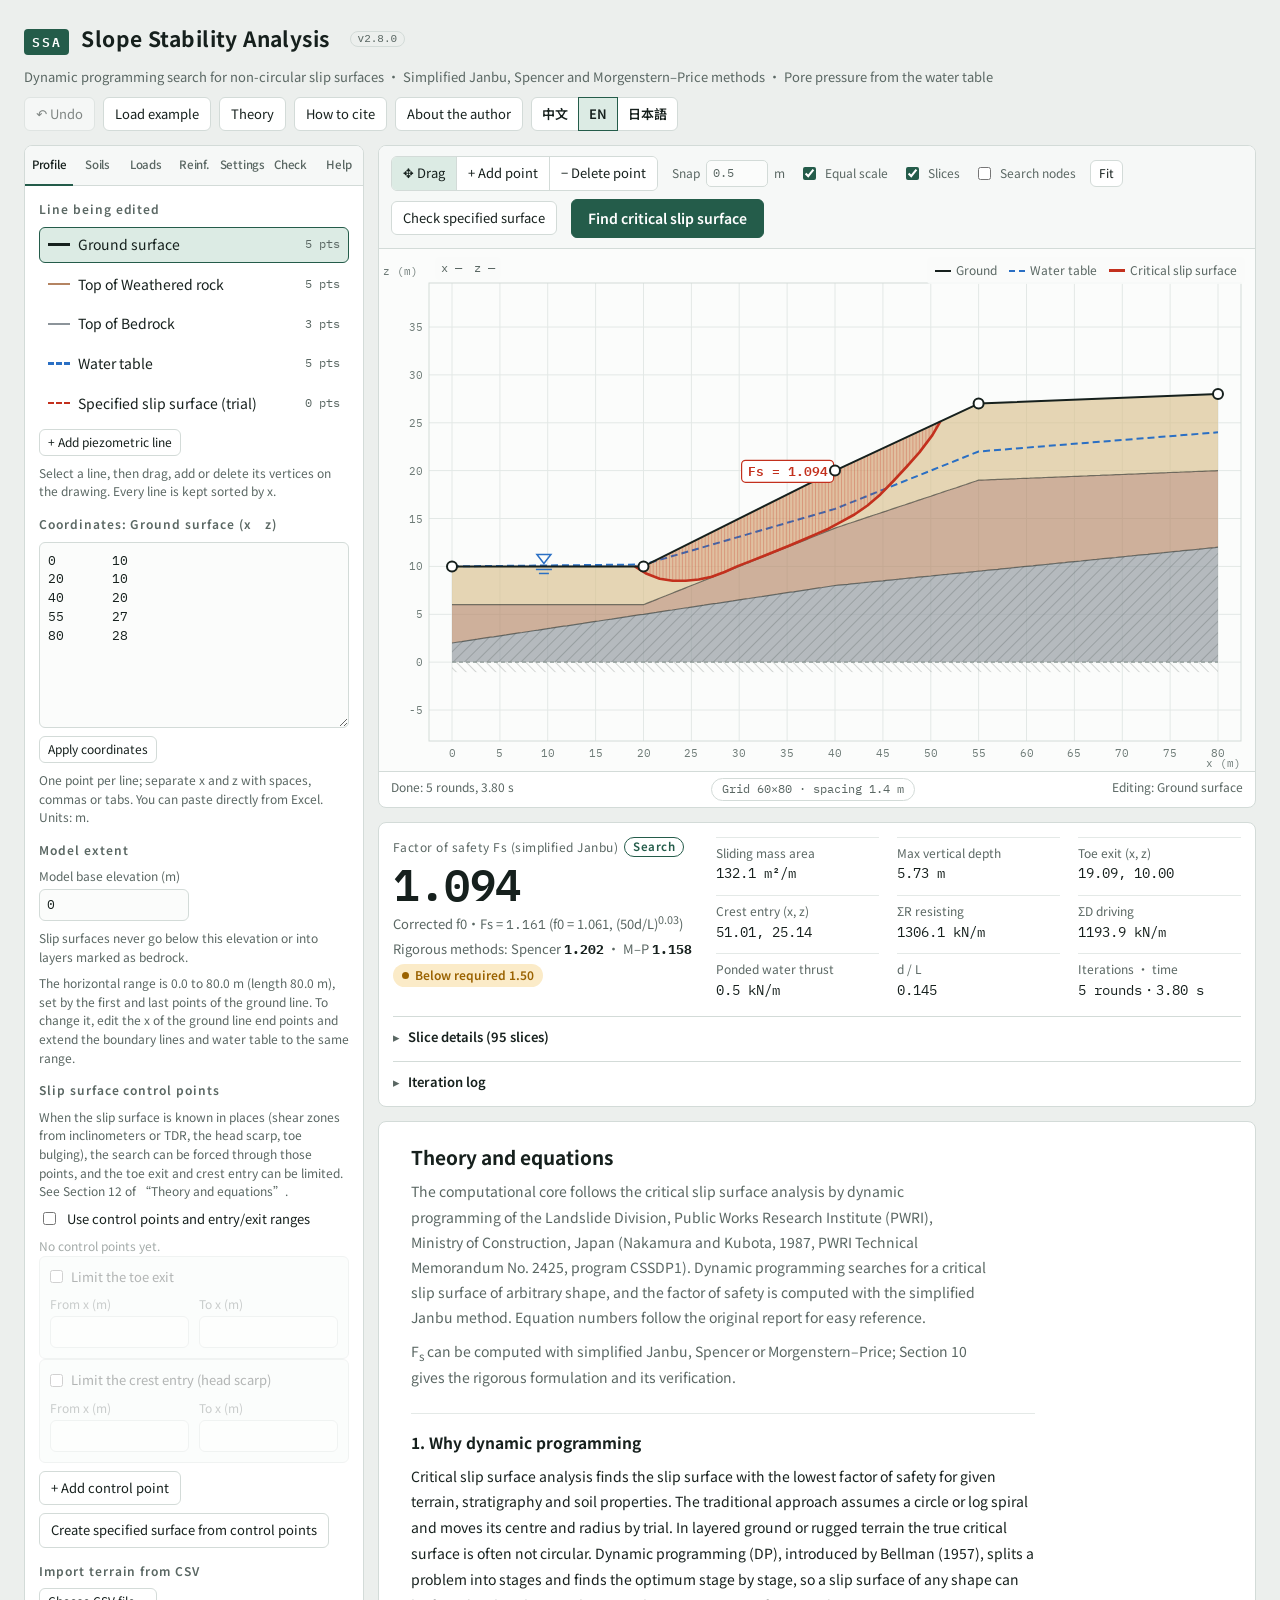
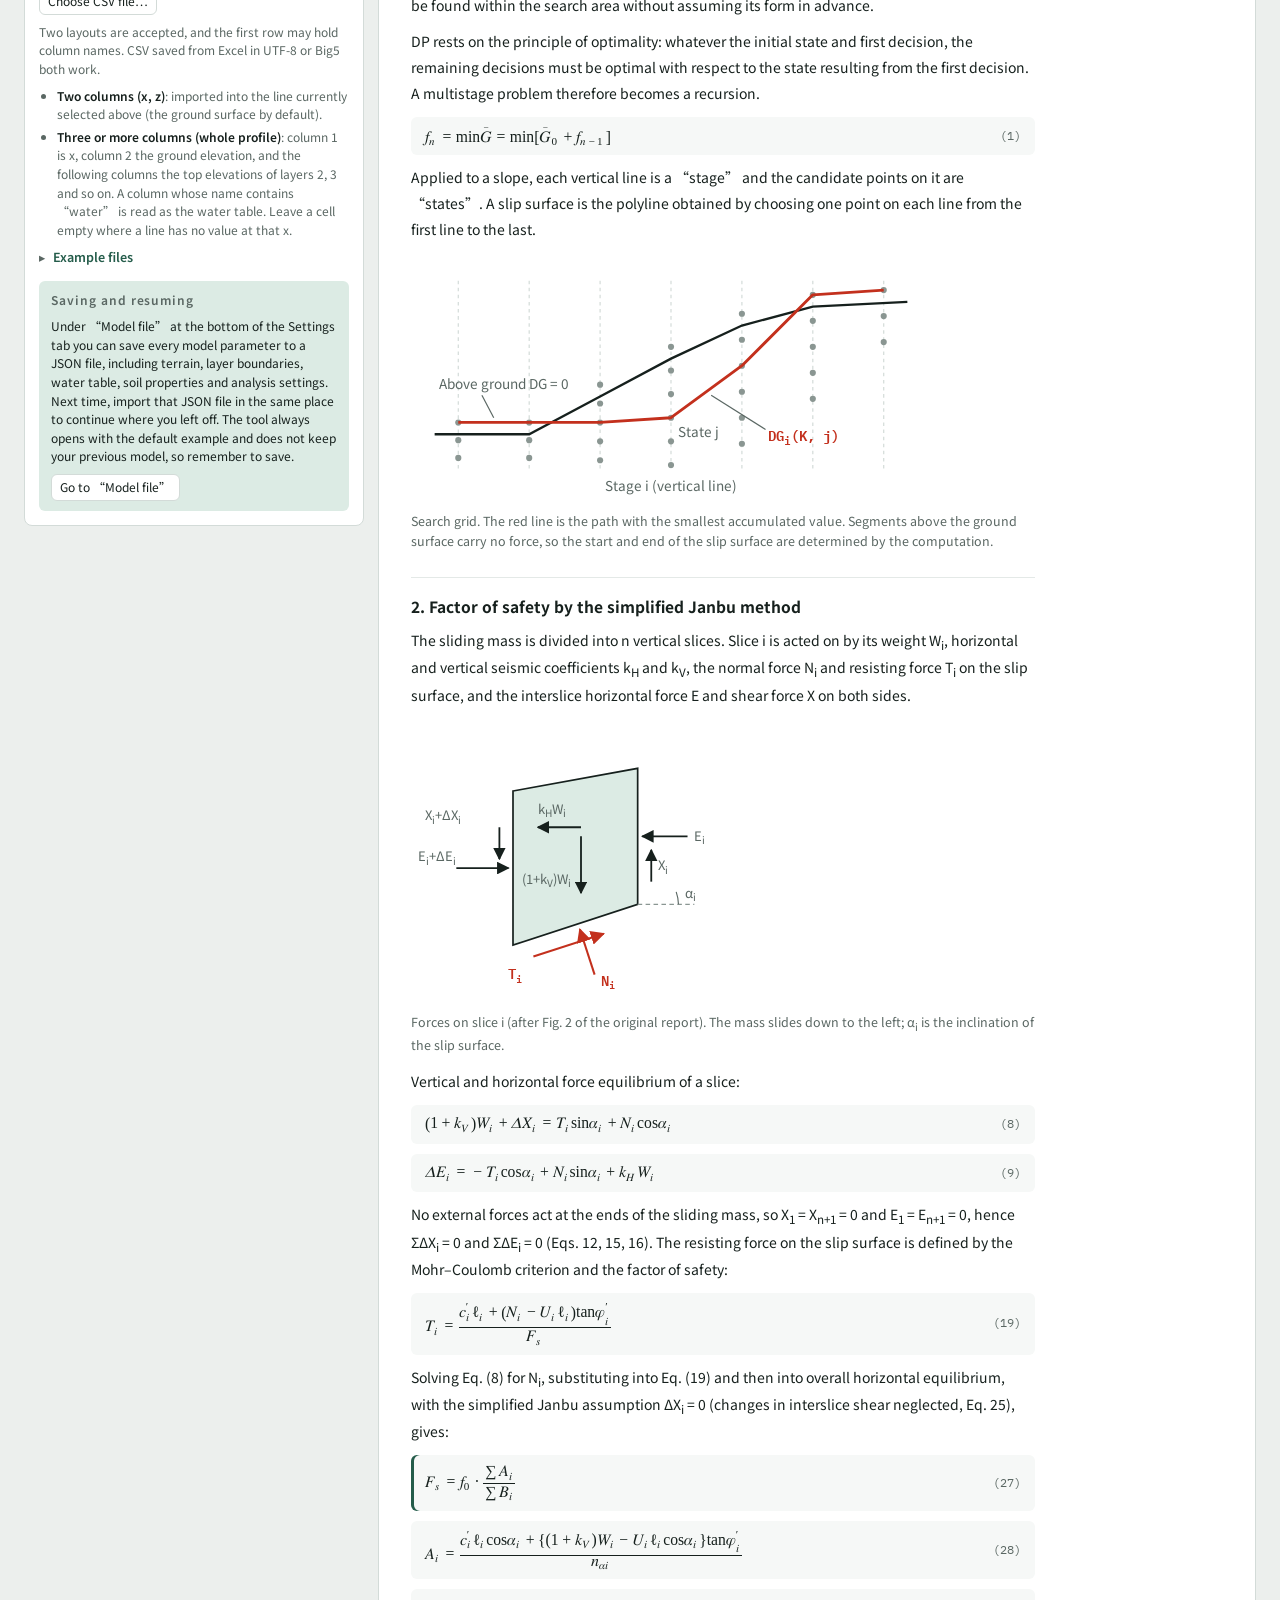
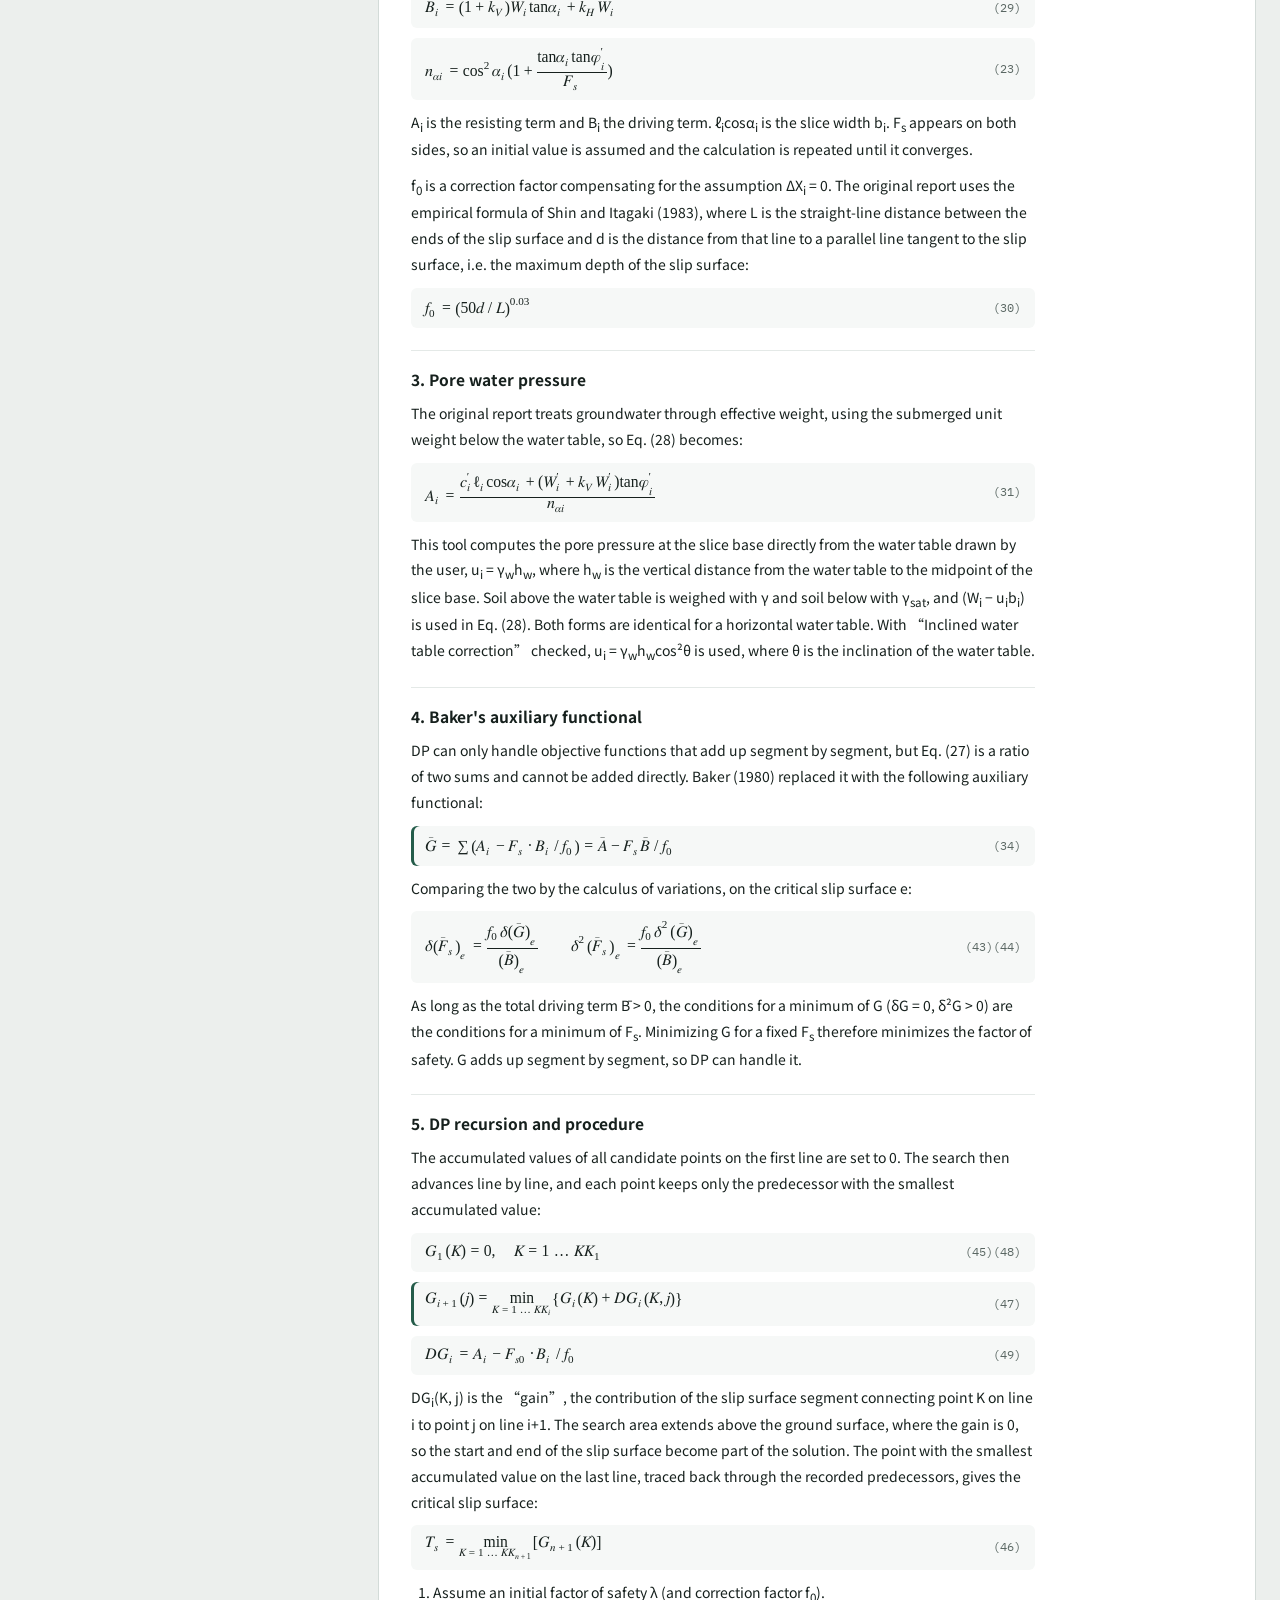
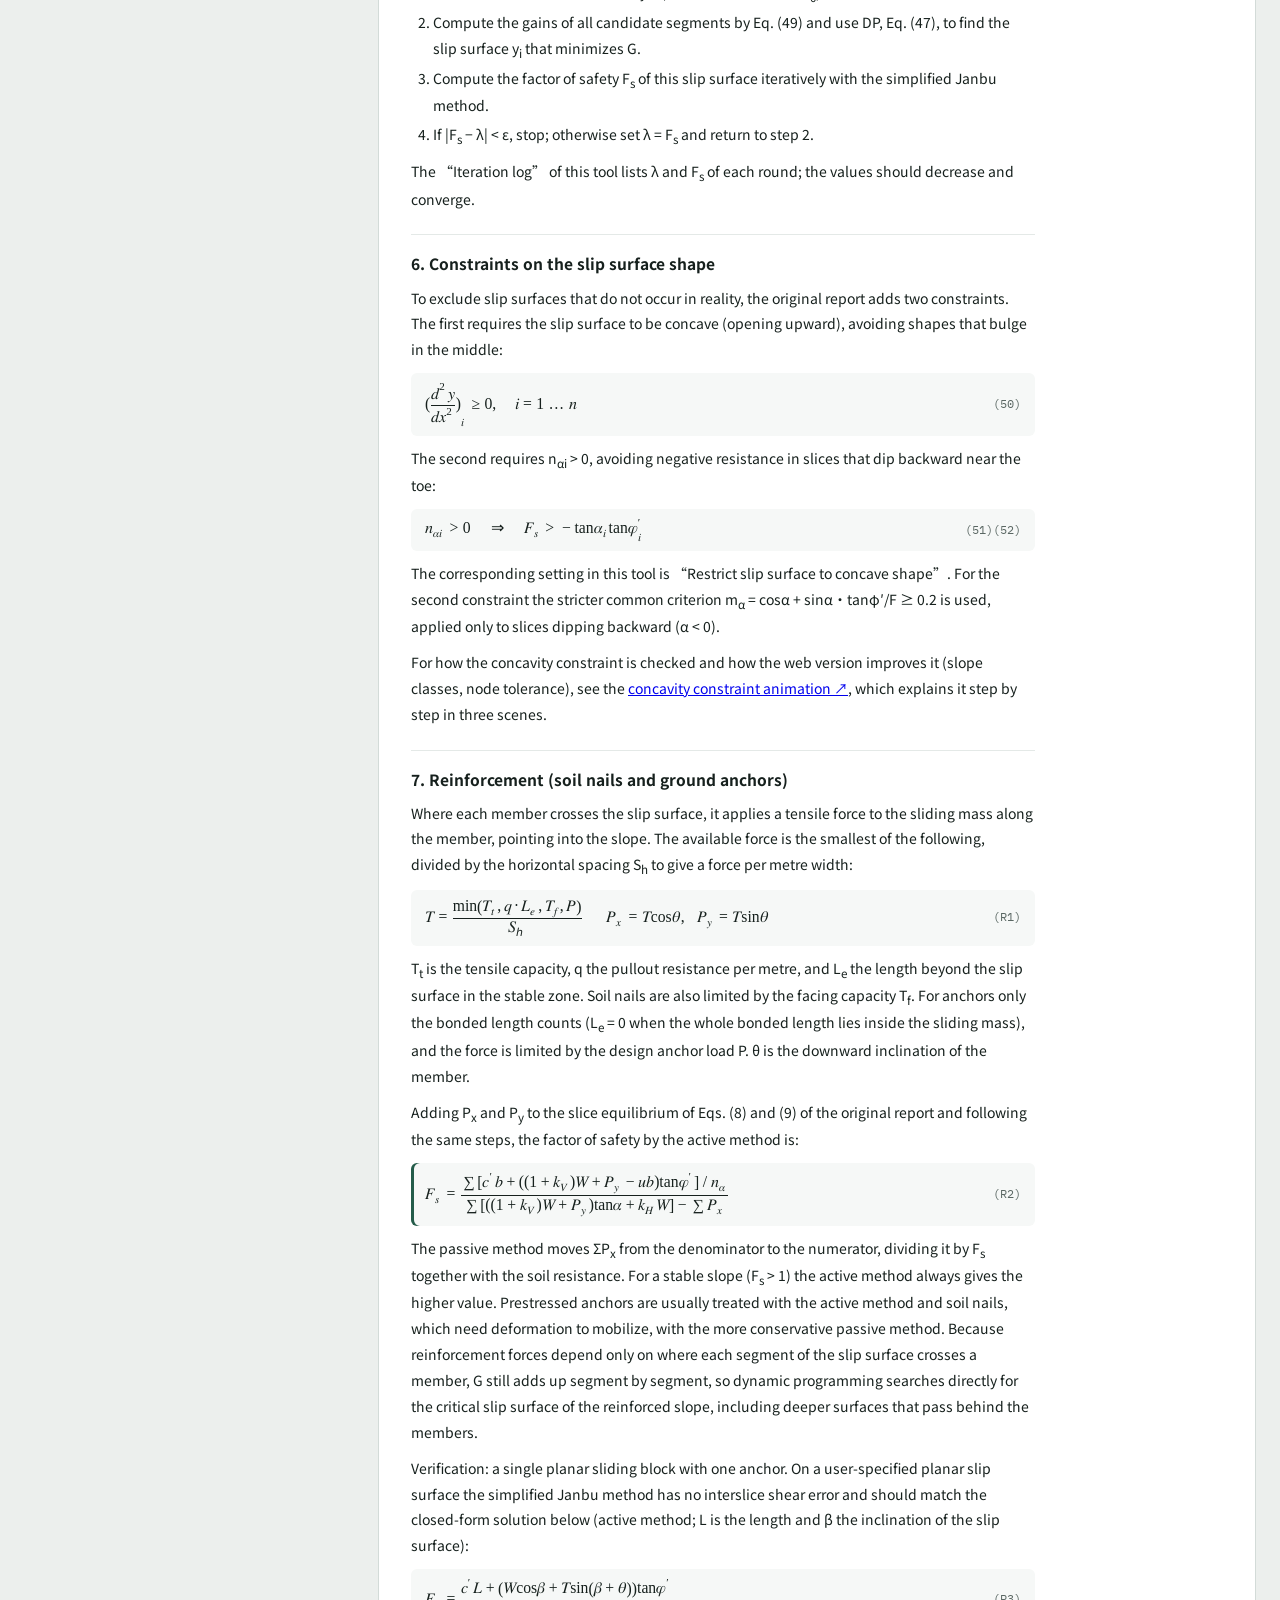
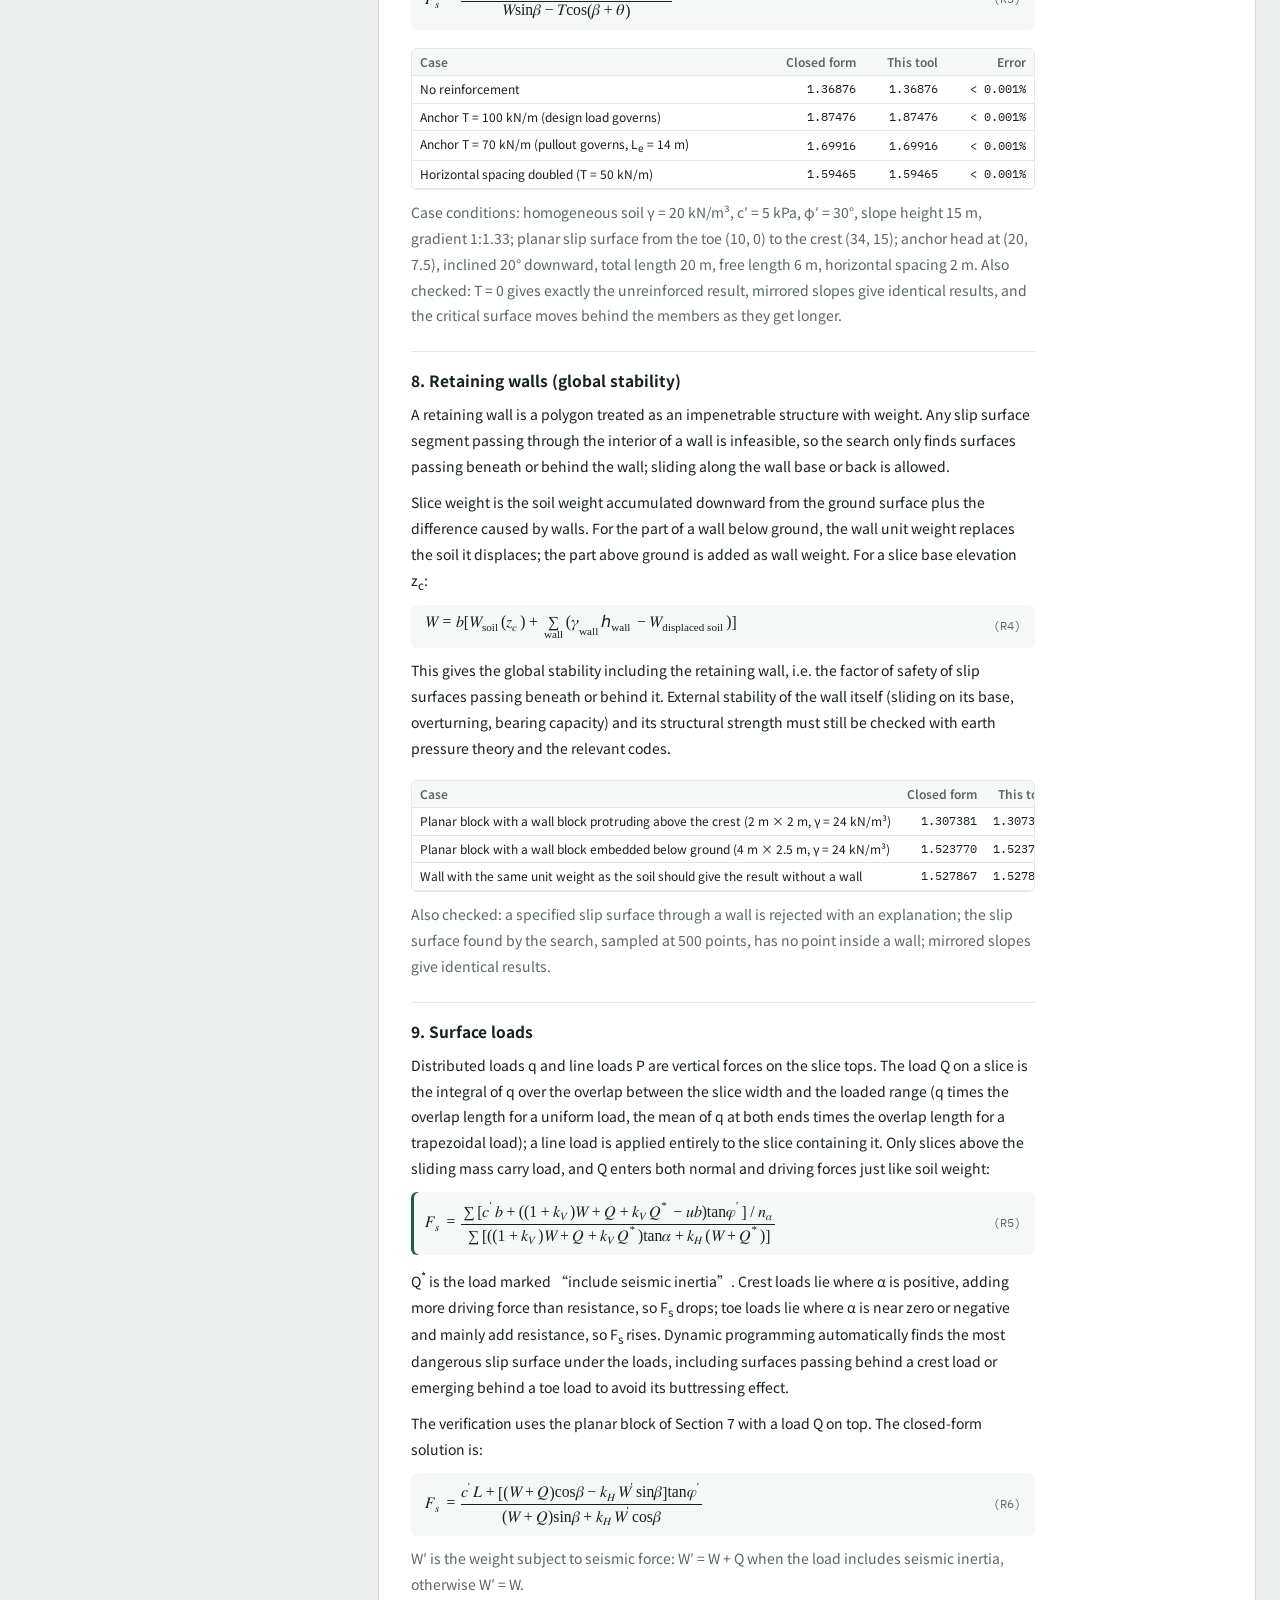
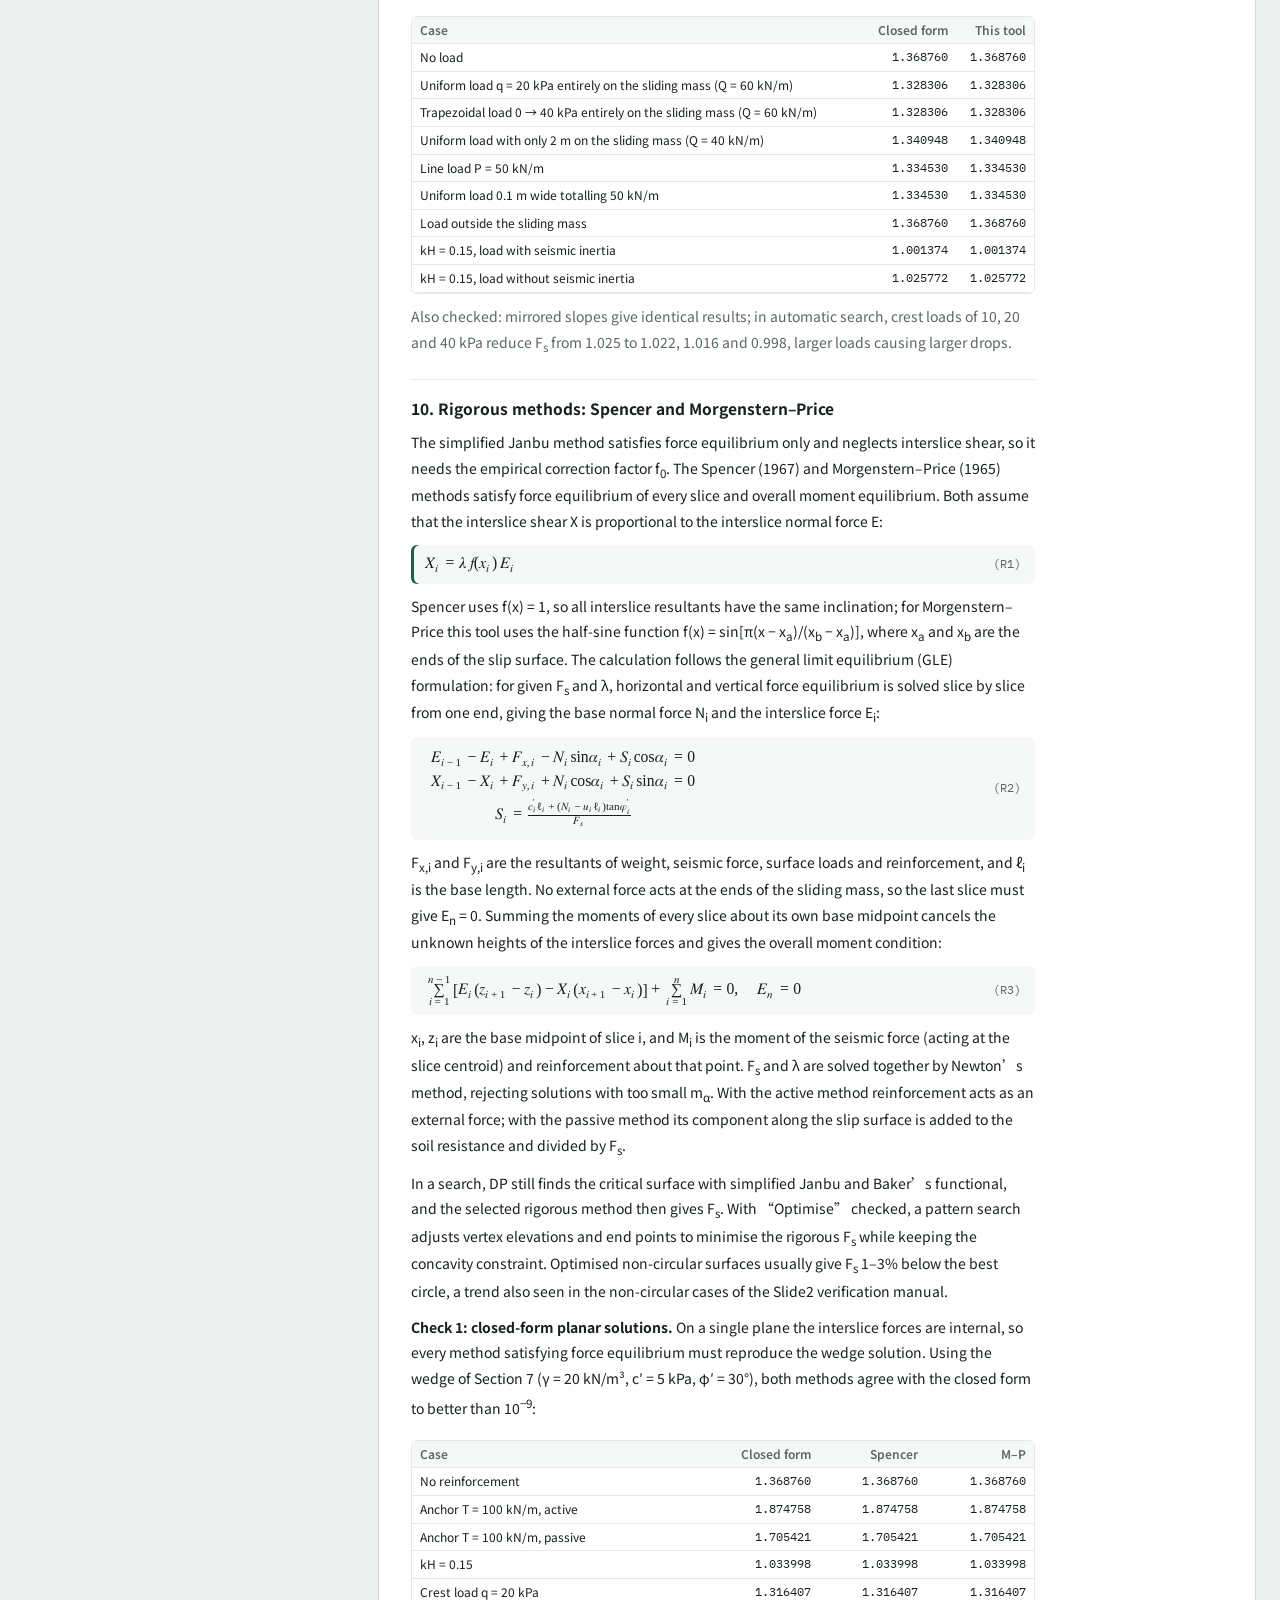
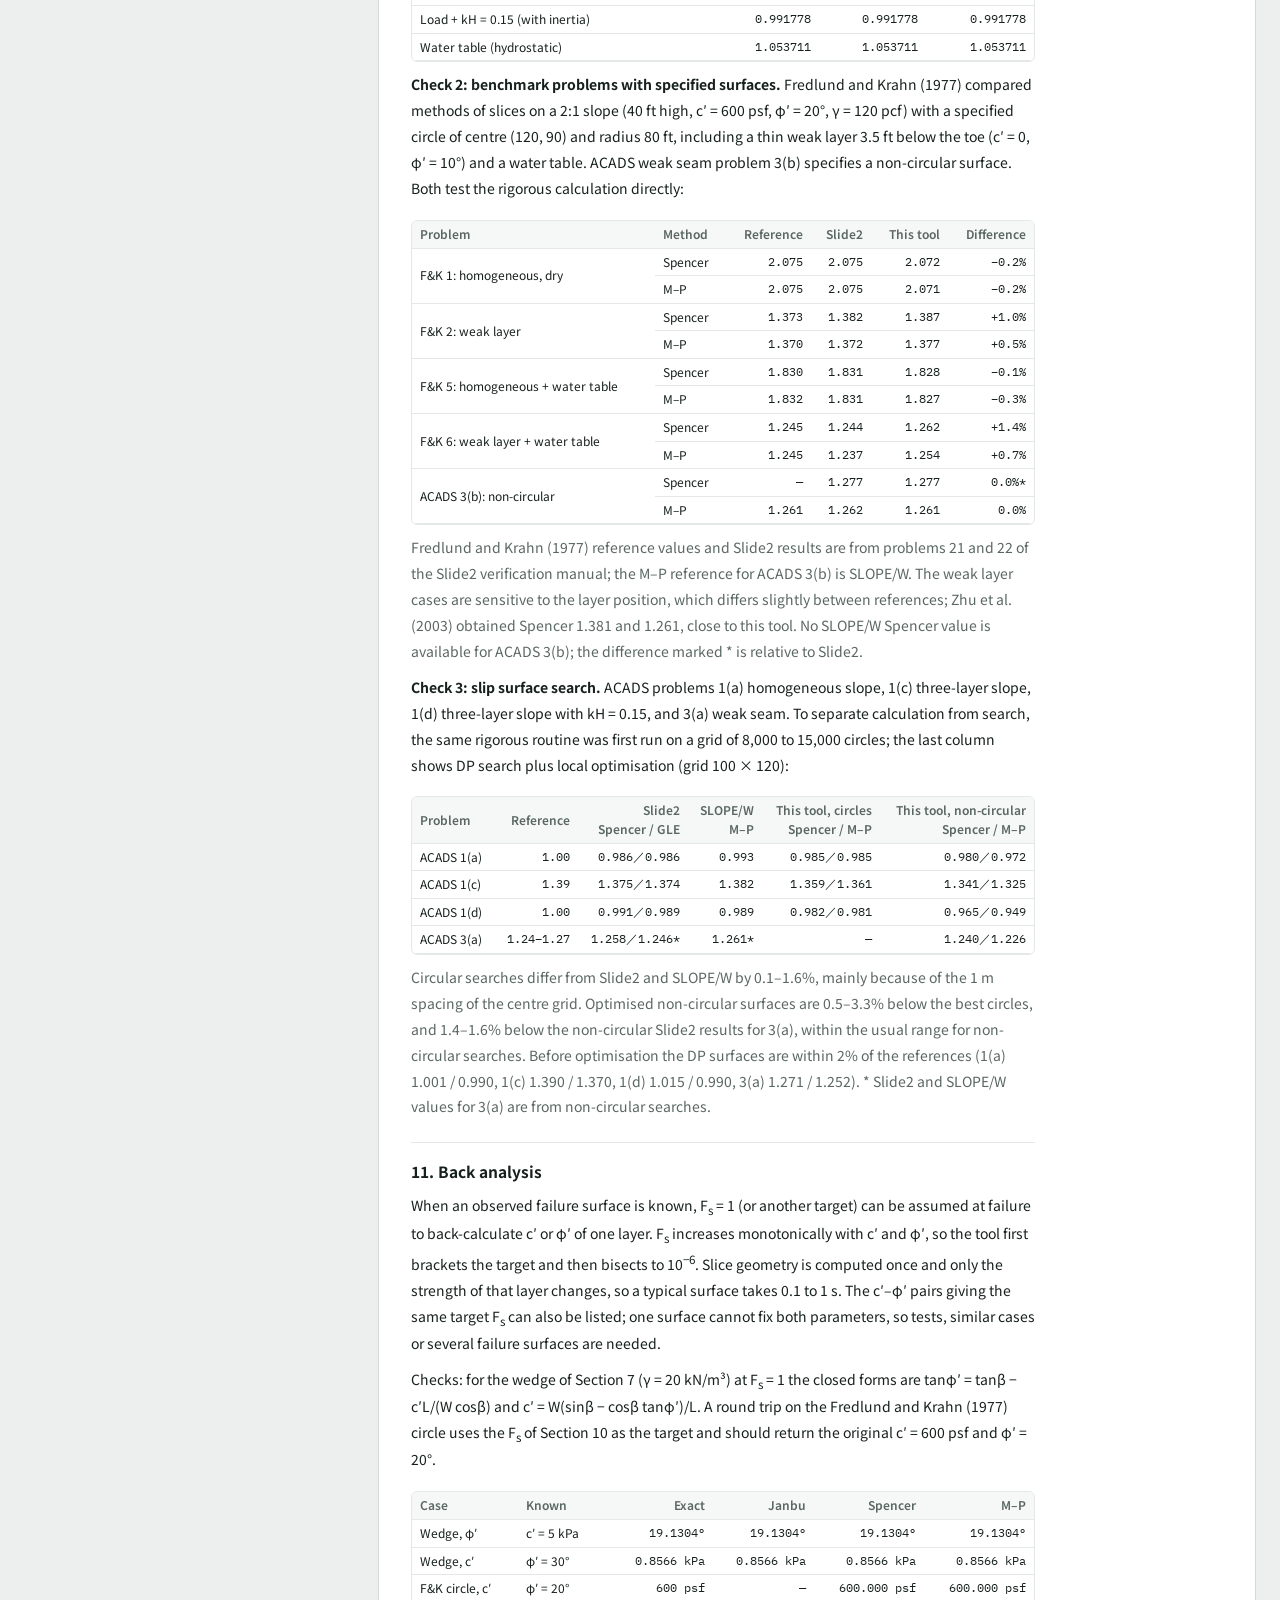
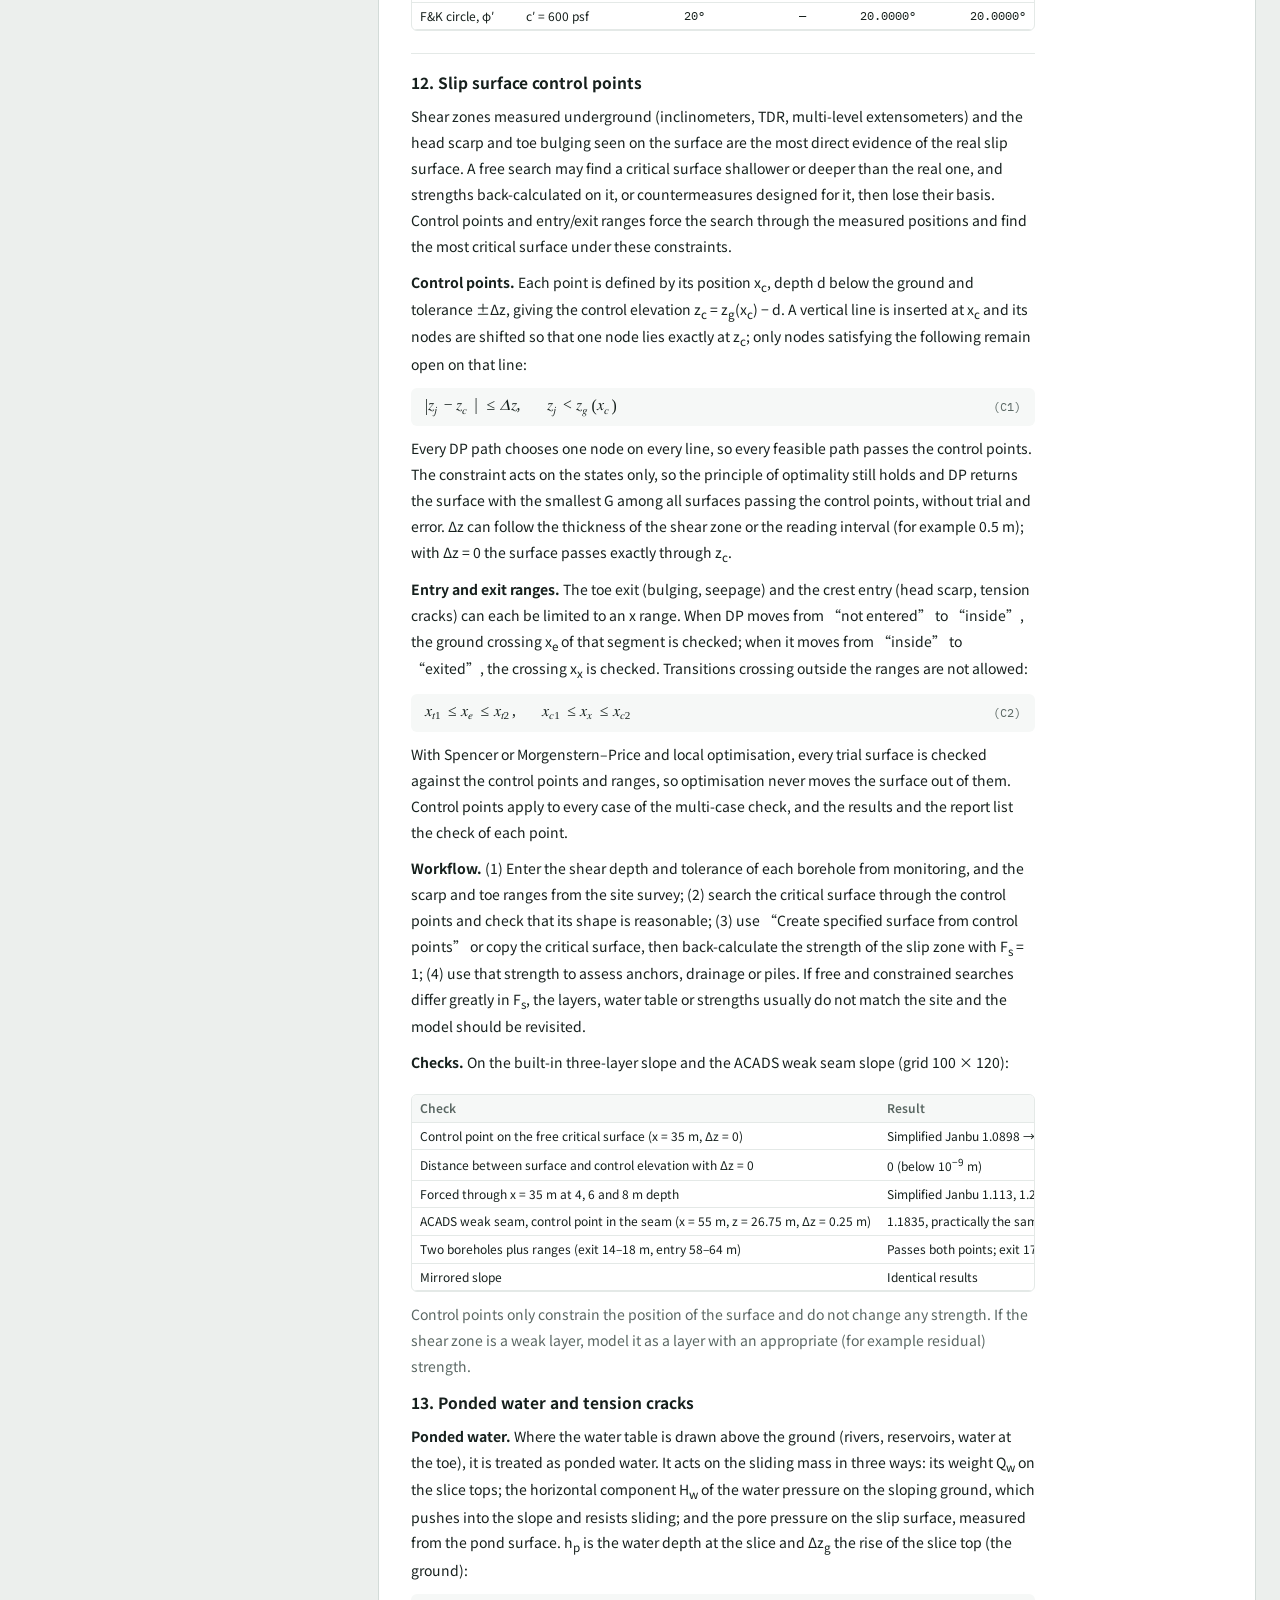
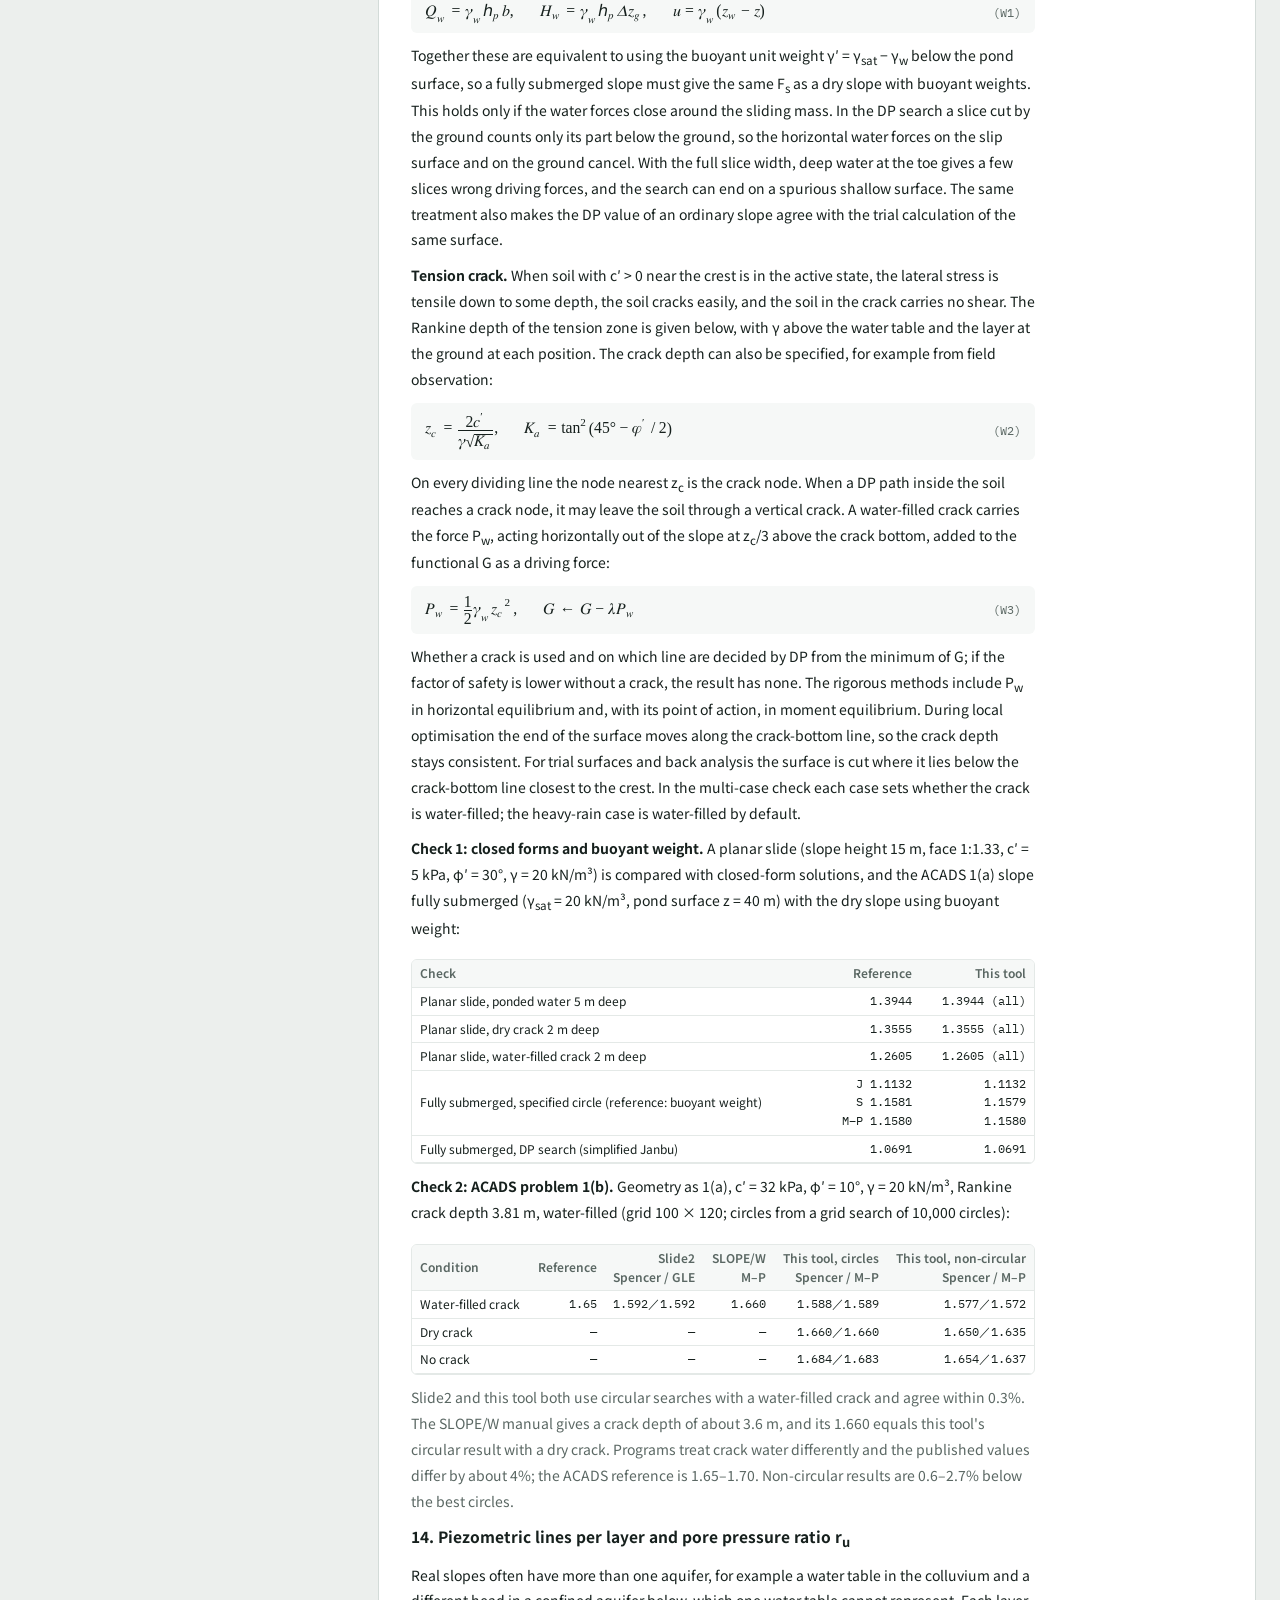
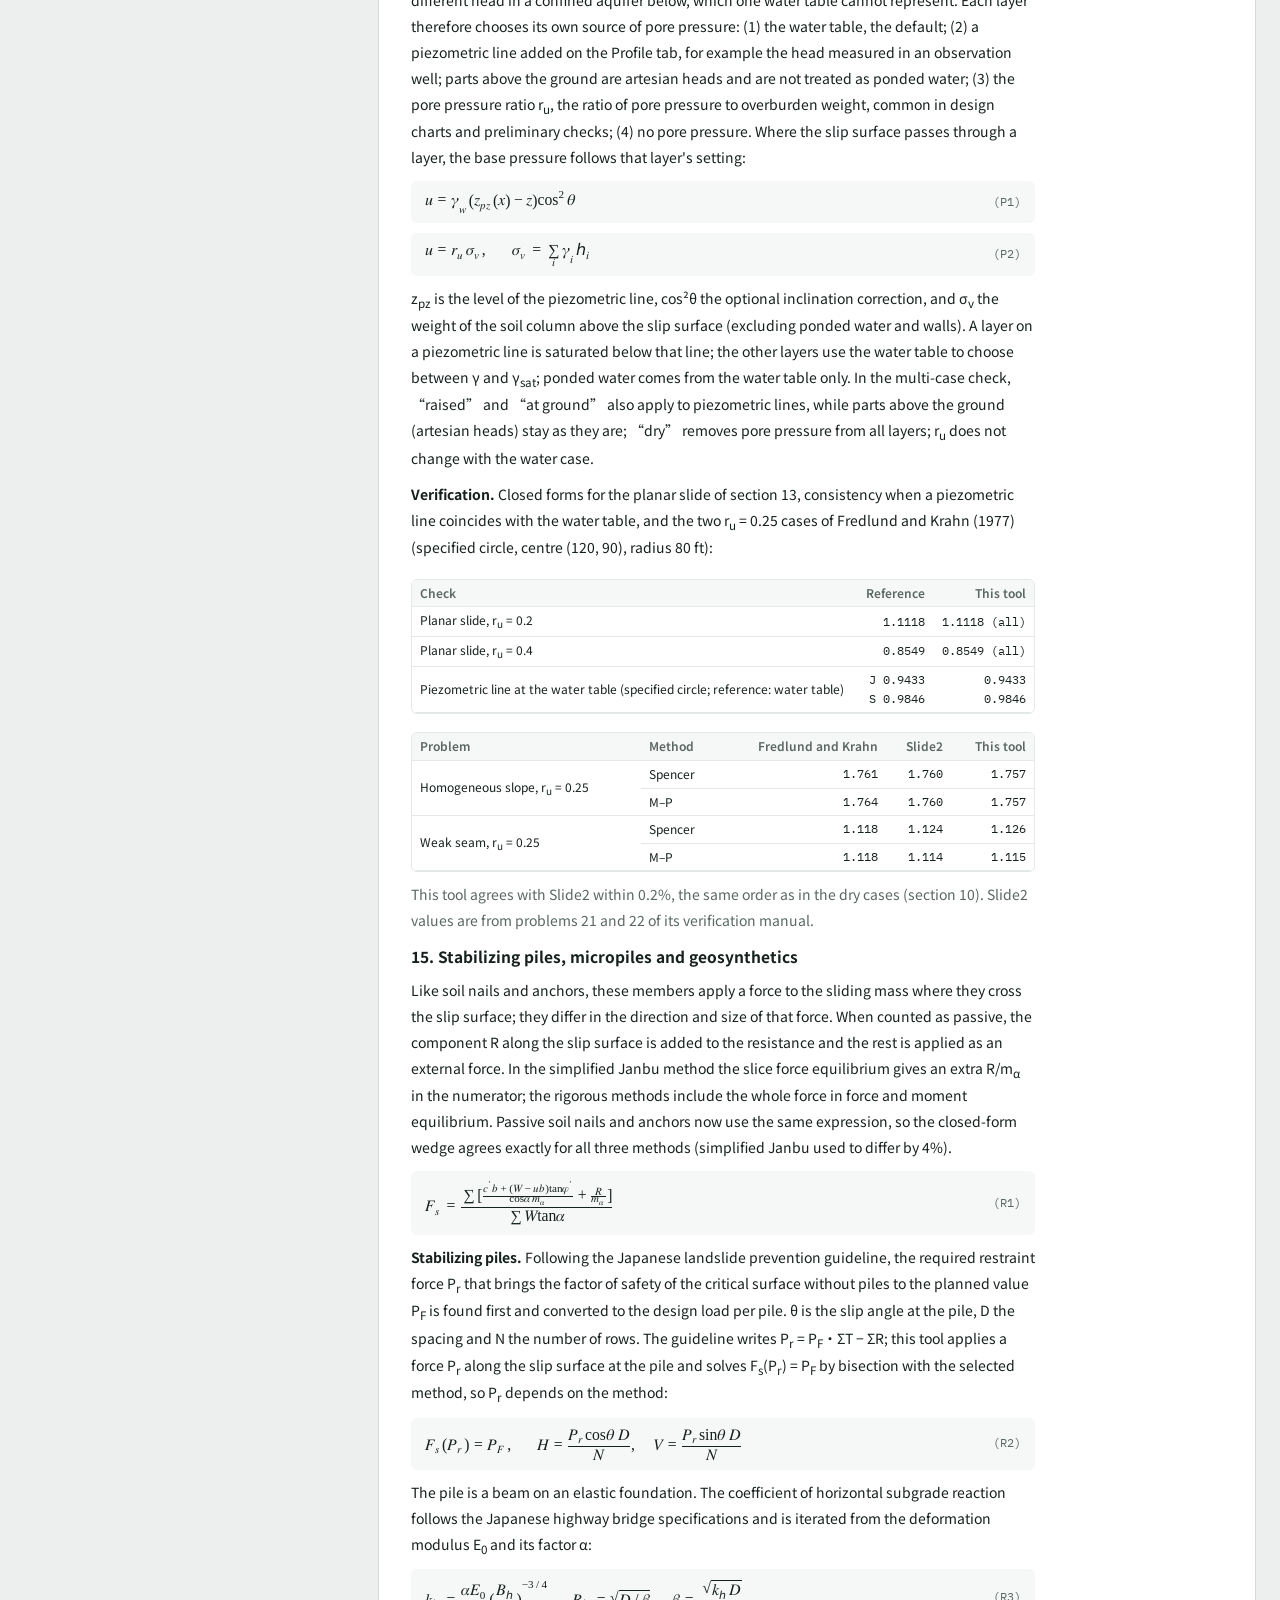
==== commit cdbeca18: "增加  計算書版本號與驗證報告" ====
--- a/index.html
+++ b/index.html
@@ -300,7 +300,12 @@
 .mem-x{fill:var(--accent);stroke:var(--surface);stroke-width:1.2}
 .mem.pile{stroke-width:5;stroke-linecap:butt}.mem.pile.emb{stroke:var(--ink);stroke-opacity:.75}.mem.mpile{stroke-width:2.4}.mem.geo{stroke:#1d8a4a;stroke-opacity:.8;stroke-width:2;stroke-dasharray:6 3}.mem.geo.on{stroke:var(--accent);stroke-opacity:1}
 details.adv{margin-top:6px}details.adv>summary{font-size:12px;color:var(--muted);cursor:pointer}
-.pd-tbl td{white-space:normal}.pd-tbl td:first-child{color:var(--muted);width:42%}
+.pd-tbl td{white-space:normal}
+.ver-tag{font:500 11px var(--mono);color:var(--muted);border:1px solid var(--line);border-radius:10px;padding:1px 7px;margin-left:8px;align-self:center;white-space:nowrap}
+.ver-line{font-family:var(--mono);font-size:11px}
+.ver-bar{height:6px;background:var(--line);border-radius:3px;overflow:hidden;margin:4px 0 8px}.ver-bar i{display:block;height:100%;background:var(--accent)}
+.ver-tbl tr.grp td{background:var(--canvas)}.ver-tbl td{white-space:normal}.ver-tbl td:not(.t){white-space:nowrap}
+.ver-log{margin:4px 0 0}.ver-log>div{display:grid;grid-template-columns:7.2em 1fr;gap:8px;padding:5px 0;border-top:1px solid var(--line)}.ver-log dt{font:600 12px var(--mono)}.ver-log dt small{display:block;font-weight:400;color:var(--muted)}.ver-log dd{margin:0;font-size:12.5px}.pd-tbl td:first-child{color:var(--muted);width:42%}
 .rcard-head select[data-f="type"]{max-width:7.2em}
 .mem-lbl{font-family:var(--mono);font-size:10px;fill:var(--muted)}
 .rcard{border:1px solid var(--line);border-radius:6px;padding:10px;display:grid;gap:8px;background:var(--panel)}
@@ -354,7 +359,7 @@
   <header class="top">
     <div class="brand">
       <span class="mark">SSA</span>
-      <h1 data-i18n="k1">邊坡穩定分析</h1>
+      <h1 data-i18n="k1">邊坡穩定分析</h1><span class="ver-tag" id="verTag"></span>
       <p data-i18n="k2">動態規劃搜尋非圓弧滑動面・簡易 Janbu、Spencer、Morgenstern–Price 法・由地下水位換算孔隙水壓</p>
     </div>
     <div class="top-actions">
@@ -690,6 +695,16 @@
       <div class="pane" data-pane="doc" hidden>
         <div class="doc">
           <p data-i18n="k113">完整的方法原理、公式與參考文獻放在頁面下方的<a href="#theory">「方法原理與公式」</a>。</p>
+          <h4 data-i18n="k476">驗證報告</h4>
+          <p data-i18n="k477">以目前版本的計算核心，在您的瀏覽器中重算第十至十五節的所有驗證考題（閉合解、Fredlund and Krahn、ACADS、坡外積水、張力裂縫、r<sub>u</sub>、補強構件、鋼管杭計算例等），列出參考值、本工具結果、差異與是否通過，並可下載 Word 或列印為 PDF，作為送審時的程式驗證文件。含臨界滑動面搜尋，約需 1–2 分鐘。</p>
+          <div class="row">
+            <button data-i18n="k478" class="btn primary" id="btnVerify" type="button">執行驗證</button>
+            <button data-i18n="k479" class="btn" id="btnVerDocx" type="button" disabled>下載 Word</button>
+            <button data-i18n="k480" class="btn" id="btnVerPrint" type="button" disabled>列印／PDF</button>
+          </div>
+          <div id="verOut" aria-live="polite"></div>
+          <h4 data-i18n="k481">版本紀錄</h4>
+          <div id="verLog"></div>
           <h4 data-i18n="k114">操作步驟</h4>
           <ul>
             <li data-i18n="k115">「剖面」頁編輯地表線、各土層頂面與地下水位線。</li>
@@ -1098,6 +1113,7 @@
   <footer class="site-foot">
     <p data-i18n="k259">SSA 邊坡穩定分析以 <a href="https://www.gnu.org/licenses/gpl-3.0.html" target="_blank" rel="noopener">GNU GPL-3.0</a> 授權開放使用。原始碼與問題回報：<a href="https://github.com/cychen59/ssa-slope-stability" target="_blank" rel="noopener">github.com/cychen59/ssa-slope-stability</a>。使用本工具的結果請引用<a href="#cite">陳振宇等（2014）</a>。作者：<a href="https://cychen59.blogspot.com/p/education-2014.html" target="_blank" rel="noopener">陳振宇</a>，聯絡信箱 <a href="mailto:cychen59@gmail.com">cychen59@gmail.com</a>。</p>
     <p data-i18n="k260">使用人數由 <a href="https://jasoncameron.dev/abacus/" target="_blank" rel="noopener">Abacus</a> 計數服務統計，只記錄次數，不蒐集個人資料。</p>
+    <p class="ver-line" id="verLine"></p>
     <p data-i18n="k261">本工具為二維極限平衡分析的輔助工具，計算結果僅供參考，實際工程判斷與設計仍應由專業人員依現地調查與相關規範負責。</p>
   </footer>
 </div>
@@ -2567,8 +2583,8 @@
   const fmt = (v, d = 2) => (v == null || !isFinite(v)) ? '—' : (+v).toFixed(d);
 
   /* ---------- language (Traditional Chinese / English) ---------- */
-  const I18N_EN = {"k1": "Slope Stability Analysis", "k2": "Dynamic programming search for non-circular slip surfaces · Simplified Janbu, Spencer and Morgenstern–Price methods · Pore pressure from the water table", "k3": "↶ Undo", "k4": "Load example", "k5": "Theory", "k6": "How to cite", "k7": "About the author", "k8": "Profile", "k9": "Soils", "k10": "Loads", "k11": "Reinf.", "k12": "Settings", "k13": "Help", "k14": "Line being edited", "k15": "Select a line, then drag, add or delete its vertices on the drawing. Every line is kept sorted by x.", "k16": "Coordinates (x　z)", "k17": "Apply coordinates", "k18": "Clear this line", "k19": "Copy current critical surface", "k20": "Create water table 2 m below ground", "k21": "One point per line; separate x and z with spaces, commas or tabs. You can paste directly from Excel. Units: m.", "k22": "Model extent", "k23": "Model base elevation (m)", "k24": "Slip surfaces never go below this elevation or into layers marked as bedrock.", "k25": "Import terrain from CSV", "k26": "Choose CSV file…", "k27": "Two layouts are accepted, and the first row may hold column names. CSV saved from Excel in UTF-8 or Big5 both work.", "k28": "<strong>Two columns (x, z)</strong>: imported into the line currently selected above (the ground surface by default).", "k29": "<strong>Three or more columns (whole profile)</strong>: column 1 is x, column 2 the ground elevation, and the following columns the top elevations of layers 2, 3 and so on. A column whose name contains “water” is read as the water table. Leave a cell empty where a line has no value at that x.", "k30": "Example files", "k31": "Whole profile (the default example on this page):", "k32": "Download SSA-profile-example.csv", "k33": "Copy", "k34": "Ground line only:", "k35": "Download SSA-ground-example.csv", "k36": "Copy", "k37": "Saving and resuming", "k38": "Under “Model file” at the bottom of the Settings tab you can save every model parameter to a JSON file, including terrain, layer boundaries, water table, soil properties and analysis settings. Next time, import that JSON file in the same place to continue where you left off. The tool always opens with the default example and does not keep your previous model, so remember to save.", "k39": "Go to “Model file”", "k40": "Unit weight γ, γsat", "k41": "Cohesion c'", "k42": "Layers are listed from top to bottom. The top of layer 1 is the ground surface; the tops of the other layers are edited on the Profile tab. φ' is in degrees. Conversion uses 1 tf = 9.80665 kN; values are converted automatically when you switch units, and results are shown in the same units.", "k43": "+ Add layer (at the bottom)", "k44": "Surface loads", "k45": "A distributed load q acts on a range of x at the ground surface (the start and end values may differ to form a trapezoid); a line load P acts at one point. Both are per metre width. Only the part above the sliding mass is counted, and it acts like soil weight, adding to both normal force and driving force.", "k46": "Also compute the case without loads<small>Shows Fs with and without loads side by side and draws the critical surface without loads as a dotted line.</small>", "k47": "Traffic (distributed, no seismic inertia)", "k48": "Building (distributed)", "k49": "Stockpile (distributed)", "k50": "Wall or structure (line load)", "k51": "+ Add load", "k52": "New loads start with placeholder magnitudes. Enter values according to the design code and site conditions. Drag the load ends on the drawing to change their position.", "k53": "Notes", "k54": "Loads on the crest (upslope) usually lower Fs; loads at the toe (downslope) usually raise Fs by buttressing.", "k55": "If a toe load may be removed (parking, temporary stockpiles), do not rely on it. Compute the cases with and without the load and use the lower Fs.", "k56": "Fill has its own strength and slip surfaces may pass through it. Model fill by editing the ground line and adding a fill layer, not as a load.", "k57": "Temporary loads such as traffic are usually excluded from seismic inertia; permanent loads such as structures should be included.", "k58": "How reinforcement forces are applied", "k59": "Method", "k60": "Active: reinforcement reduces the driving force (common for prestressed anchors)", "k61": "Passive: reinforcement adds to the resistance (common for soil nails, more conservative)", "k62": "Also compute the case without reinforcement<small>Runs a separate analysis without members and retaining walls, shows both Fs values, and draws the original critical surface as a grey dashed line.</small>", "k63": "Each member provides a tensile force T where it crosses the slip surface: the smallest of tensile capacity, pullout (q × effective length beyond the slip surface), facing capacity or design anchor load, divided by the horizontal spacing to give a force per metre width. For anchors only the bonded length provides pullout resistance.", "k64": "Members", "k65": "θ is the downward inclination of the member. Tensile, facing and anchor loads are capacities per member; pullout q is the resistance per metre of effective length. Use allowable or ultimate values consistently with your design approach.", "k66": "+ Soil nail", "k67": "+ Ground anchor", "k68": "Place a row", "k69": "Uses the last member in the list as a template and spaces several members evenly over an x range on the slope face. Heads snap to the ground surface.", "k70": "Start x (m)", "k71": "End x (m)", "k72": "Count", "k73": "Add this row", "k74": "Replace all members", "k75": "Retaining walls (global stability)", "k76": "Retaining walls are treated as impenetrable structures with weight. Slip surfaces may only pass beneath or behind a wall, and the wall weight is included in the slice weights. Sliding, overturning and bearing capacity of the wall itself are not checked here; check them separately according to the design code.", "k77": "+ Gravity wall", "k78": "Earthquake (pseudo-static)", "k79": "Horizontal coefficient kh", "k80": "Vertical coefficient kv", "k81": "Pore water pressure", "k82": "Unit weight of water γw (kN/m³)", "k83": "Inclined water table correction u = γw·hw·cos²θ<small>When unchecked, hydrostatic pressure u = γw·hw is used, where hw is the vertical distance from the water table to the slip surface.</small>", "k84": "Slip surface search", "k85": "Vertical lines", "k86": "Sets the horizontal resolution. A spacing of 1–2 m is recommended, roughly “horizontal length ÷ 1.5”. Typically 60–120 lines.", "k87": "Nodes per line", "k88": "Sets the vertical resolution. A node spacing of about 0.3 m is recommended, roughly “maximum soil thickness ÷ 0.3”. Typically 80–120 nodes.", "k89": "Slices per segment", "k90": "Number of slices between two neighbouring lines for computing weight and pore pressure. Usually 3–4; use 5 for very thin layers or an undulating water table.", "k91": "Minimum slip depth (m)", "k92": "Excludes overly shallow surface slides. For sand or colluvium with c' = 0, 1–2 m is recommended; set 0 when shallow failures are of interest.", "k93": "More lines and nodes give finer results, but the work grows roughly with “lines × nodes²”, so doubling the nodes takes about four times as long.", "k94": "Restrict slip surface to concave shape<small>The slope of the slip surface changes monotonically along the sliding direction, excluding kinematically unrealistic shapes (ktotu in the original program). The web version classifies DP states by the steepest slope reached and tolerates small errors from node discretization, so thin weak layers are still followed correctly.</small>", "k95": "Slip surface may not cross the left or right model boundary<small>The end lines only allow nodes above the ground surface (an extension of kconc in the original program).</small>", "k96": "Convergence and criteria", "k97": "Tolerance ΔF", "k98": "Maximum iterations", "k99": "Initial F", "k100": "Required factor of safety", "k101": "Correction factor f0", "k102": "f0 = (50d/L)^0.03 (PWRI 1987; Shin & Itagaki 1983)", "k103": "f0 = 1 + b1[d/L − 1.4(d/L)²] (Janbu correction curve)", "k104": "Judge by the corrected f0·Fs<small>When unchecked, the uncorrected simplified Janbu value is used, as defined in the original SSA program, which is more conservative.</small>", "k105": "Model file", "k106": "“Save model” stores terrain, layer boundaries, water table, soil properties and analysis settings in a single JSON file. Next time, use “Import model” and choose that file to continue your analysis.", "k107": "Save model (JSON)", "k108": "Import model…", "k109": "Copy or paste JSON as text", "k110": "Generate JSON", "k111": "Copy", "k112": "Load from text", "k113": "The full theory, equations and references are in <a href=\"#theory\">“Theory and equations”</a> further down the page.", "k114": "Steps", "k115": "On the Profile tab, edit the ground line, layer tops and water table.", "k116": "On the Soils tab, enter γ, γsat, c' and φ'; the lowest layer can be set as bedrock.", "k117": "On the Settings tab, check the search grid, then press “Find critical slip surface”.", "k118": "Differences from the original C++ program", "k119": "The original read pressure heads from a finite element solution of the Richards equation; this version converts them directly from the water table.", "k120": "Pore pressure is computed at the midpoint of every slice; the original used one midpoint value per segment.", "k121": "Intersections with layer boundaries and the water table are handled by slice sampling, avoiding intersections the original could miss near bends in the lines.", "k122": "Entry and exit states ensure a single continuous sliding mass. The concavity constraint applies only to adjacent segments below ground, not to the bends at entry and exit.", "k123": "A minimum slip depth prevents convergence to extremely shallow surface slides when c' = 0.", "k124": "The original did not apply the correction factor f0; this tool also reports f0·Fs for reference.", "k125": "Units are kN and kPa (1 tf/m² ≈ 9.81 kPa). Slopes facing left or right are detected automatically.", "k126": "Limitations", "k127": "2D plane strain limit equilibrium analysis; matric suction is not considered.", "k128": "Pore pressure comes from water lines (hydrostatic) or r<sub>u</sub>, without seepage analysis; ponded water excludes waves and excess pore pressure from rapid drawdown.", "k129": "Reinforcement carries tension only; bending and shear are ignored.", "k130": "Retaining walls are checked for global stability only; external stability and structural strength must be checked separately.", "k131": "Loads are vertical only, without inclined loads, spreading with depth or excess pore pressure from rapid loading.", "k132": "The simplified Janbu method ignores interslice shear, so uncorrected values are usually conservative.", "k133": "✥ Drag", "k134": "+ Add point", "k135": "− Delete point", "k136": "Snap", "k137": "Equal scale", "k138": "Slices", "k139": "Search nodes", "k140": "Fit", "k141": "Check specified surface", "k142": "Find critical slip surface", "k143": "<span><i></i>Ground</span> <span><i class=\"w\"></i>Water table</span> <span><i class=\"s\"></i>Critical slip surface</span>", "k144": "Ready", "k145": "Theory and equations", "k146": "The computational core follows the critical slip surface analysis by dynamic programming of the Landslide Division, Public Works Research Institute (PWRI), Ministry of Construction, Japan (Nakamura and Kubota, 1987, PWRI Technical Memorandum No. 2425, program CSSDP1). Dynamic programming searches for a critical slip surface of arbitrary shape, and the factor of safety is computed with the simplified Janbu method. Equation numbers follow the original report for easy reference.", "k147": "1. Why dynamic programming", "k148": "Critical slip surface analysis finds the slip surface with the lowest factor of safety for given terrain, stratigraphy and soil properties. The traditional approach assumes a circle or log spiral and moves its centre and radius by trial. In layered ground or rugged terrain the true critical surface is often not circular. Dynamic programming (DP), introduced by Bellman (1957), splits a problem into stages and finds the optimum stage by stage, so a slip surface of any shape can be found within the search area without assuming its form in advance.", "k149": "DP rests on the principle of optimality: whatever the initial state and first decision, the remaining decisions must be optimal with respect to the state resulting from the first decision. A multistage problem therefore becomes a recursion.", "k150": "Applied to a slope, each vertical line is a “stage” and the candidate points on it are “states”. A slip surface is the polyline obtained by choosing one point on each line from the first line to the last.", "k151": "Stage i (vertical line)", "k152": "State j", "k153": "Above ground DG = 0", "k154": "Search grid. The red line is the path with the smallest accumulated value. Segments above the ground surface carry no force, so the start and end of the slip surface are determined by the computation.", "k155": "2. Factor of safety by the simplified Janbu method", "k156": "The sliding mass is divided into n vertical slices. Slice i is acted on by its weight W<sub>i</sub>, horizontal and vertical seismic coefficients k<sub>H</sub> and k<sub>V</sub>, the normal force N<sub>i</sub> and resisting force T<sub>i</sub> on the slip surface, and the interslice horizontal force E and shear force X on both sides.", "k157": "Forces on slice i (after Fig. 2 of the original report). The mass slides down to the left; α<sub>i</sub> is the inclination of the slip surface.", "k158": "Vertical and horizontal force equilibrium of a slice:", "k159": "No external forces act at the ends of the sliding mass, so X<sub>1</sub> = X<sub>n+1</sub> = 0 and E<sub>1</sub> = E<sub>n+1</sub> = 0, hence ΣΔX<sub>i</sub> = 0 and ΣΔE<sub>i</sub> = 0 (Eqs. 12, 15, 16). The resisting force on the slip surface is defined by the Mohr–Coulomb criterion and the factor of safety:", "k160": "Solving Eq. (8) for N<sub>i</sub>, substituting into Eq. (19) and then into overall horizontal equilibrium, with the simplified Janbu assumption ΔX<sub>i</sub> = 0 (changes in interslice shear neglected, Eq. 25), gives:", "k161": "A<sub>i</sub> is the resisting term and B<sub>i</sub> the driving term. ℓ<sub>i</sub>cosα<sub>i</sub> is the slice width b<sub>i</sub>. F<sub>s</sub> appears on both sides, so an initial value is assumed and the calculation is repeated until it converges.", "k162": "f<sub>0</sub> is a correction factor compensating for the assumption ΔX<sub>i</sub> = 0. The original report uses the empirical formula of Shin and Itagaki (1983), where L is the straight-line distance between the ends of the slip surface and d is the distance from that line to a parallel line tangent to the slip surface, i.e. the maximum depth of the slip surface:", "k163": "3. Pore water pressure", "k164": "The original report treats groundwater through effective weight, using the submerged unit weight below the water table, so Eq. (28) becomes:", "k165": "This tool computes the pore pressure at the slice base directly from the water table drawn by the user, u<sub>i</sub> = γ<sub>w</sub>h<sub>w</sub>, where h<sub>w</sub> is the vertical distance from the water table to the midpoint of the slice base. Soil above the water table is weighed with γ and soil below with γ<sub>sat</sub>, and (W<sub>i</sub> − u<sub>i</sub>b<sub>i</sub>) is used in Eq. (28). Both forms are identical for a horizontal water table. With “Inclined water table correction” checked, u<sub>i</sub> = γ<sub>w</sub>h<sub>w</sub>cos²θ is used, where θ is the inclination of the water table.", "k166": "4. Baker's auxiliary functional", "k167": "DP can only handle objective functions that add up segment by segment, but Eq. (27) is a ratio of two sums and cannot be added directly. Baker (1980) replaced it with the following auxiliary functional:", "k168": "Comparing the two by the calculus of variations, on the critical slip surface e:", "k169": "As long as the total driving term B̄ > 0, the conditions for a minimum of G (δG = 0, δ²G > 0) are the conditions for a minimum of F<sub>s</sub>. Minimizing G for a fixed F<sub>s</sub> therefore minimizes the factor of safety. G adds up segment by segment, so DP can handle it.", "k170": "5. DP recursion and procedure", "k171": "The accumulated values of all candidate points on the first line are set to 0. The search then advances line by line, and each point keeps only the predecessor with the smallest accumulated value:", "k172": "DG<sub>i</sub>(K, j) is the “gain”, the contribution of the slip surface segment connecting point K on line i to point j on line i+1. The search area extends above the ground surface, where the gain is 0, so the start and end of the slip surface become part of the solution. The point with the smallest accumulated value on the last line, traced back through the recorded predecessors, gives the critical slip surface:", "k173": "Assume an initial factor of safety λ (and correction factor f<sub>0</sub>).", "k174": "Compute the gains of all candidate segments by Eq. (49) and use DP, Eq. (47), to find the slip surface y<sub>i</sub> that minimizes G.", "k175": "Compute the factor of safety F<sub>s</sub> of this slip surface iteratively with the simplified Janbu method.", "k176": "If |F<sub>s</sub> − λ| < ε, stop; otherwise set λ = F<sub>s</sub> and return to step 2.", "k177": "The “Iteration log” of this tool lists λ and F<sub>s</sub> of each round; the values should decrease and converge.", "k178": "6. Constraints on the slip surface shape", "k179": "To exclude slip surfaces that do not occur in reality, the original report adds two constraints. The first requires the slip surface to be concave (opening upward), avoiding shapes that bulge in the middle:", "k180": "The second requires n<sub>αi</sub> > 0, avoiding negative resistance in slices that dip backward near the toe:", "k181": "The corresponding setting in this tool is “Restrict slip surface to concave shape”. For the second constraint the stricter common criterion m<sub>α</sub> = cosα + sinα·tanφ′/F ≥ 0.2 is used, applied only to slices dipping backward (α < 0).", "k182": "7. Reinforcement (soil nails and ground anchors)", "k183": "Where each member crosses the slip surface, it applies a tensile force to the sliding mass along the member, pointing into the slope. The available force is the smallest of the following, divided by the horizontal spacing S<sub>h</sub> to give a force per metre width:", "k184": "T<sub>t</sub> is the tensile capacity, q the pullout resistance per metre, and L<sub>e</sub> the length beyond the slip surface in the stable zone. Soil nails are also limited by the facing capacity T<sub>f</sub>. For anchors only the bonded length counts (L<sub>e</sub> = 0 when the whole bonded length lies inside the sliding mass), and the force is limited by the design anchor load P. θ is the downward inclination of the member.", "k185": "Adding P<sub>x</sub> and P<sub>y</sub> to the slice equilibrium of Eqs. (8) and (9) of the original report and following the same steps, the factor of safety by the active method is:", "k186": "The passive method moves ΣP<sub>x</sub> from the denominator to the numerator, dividing it by F<sub>s</sub> together with the soil resistance. For a stable slope (F<sub>s</sub> > 1) the active method always gives the higher value. Prestressed anchors are usually treated with the active method and soil nails, which need deformation to mobilize, with the more conservative passive method. Because reinforcement forces depend only on where each segment of the slip surface crosses a member, G still adds up segment by segment, so dynamic programming searches directly for the critical slip surface of the reinforced slope, including deeper surfaces that pass behind the members.", "k187": "Verification: a single planar sliding block with one anchor. On a user-specified planar slip surface the simplified Janbu method has no interslice shear error and should match the closed-form solution below (active method; L is the length and β the inclination of the slip surface):", "k188": "Case", "k189": "Closed form", "k190": "This tool", "k191": "Error", "k192": "No reinforcement", "k193": "Anchor T = 100 kN/m (design load governs)", "k194": "Anchor T = 70 kN/m (pullout governs, L<sub>e</sub> = 14 m)", "k195": "Horizontal spacing doubled (T = 50 kN/m)", "k196": "Case conditions: homogeneous soil γ = 20 kN/m³, c′ = 5 kPa, φ′ = 30°, slope height 15 m, gradient 1:1.33; planar slip surface from the toe (10, 0) to the crest (34, 15); anchor head at (20, 7.5), inclined 20° downward, total length 20 m, free length 6 m, horizontal spacing 2 m. Also checked: T = 0 gives exactly the unreinforced result, mirrored slopes give identical results, and the critical surface moves behind the members as they get longer.", "k197": "8. Retaining walls (global stability)", "k198": "A retaining wall is a polygon treated as an impenetrable structure with weight. Any slip surface segment passing through the interior of a wall is infeasible, so the search only finds surfaces passing beneath or behind the wall; sliding along the wall base or back is allowed.", "k199": "Slice weight is the soil weight accumulated downward from the ground surface plus the difference caused by walls. For the part of a wall below ground, the wall unit weight replaces the soil it displaces; the part above ground is added as wall weight. For a slice base elevation z<sub>c</sub>:", "k200": "soil", "k201": "wall", "k202": "wall", "k203": "wall", "k204": "displaced soil", "k205": "This gives the global stability including the retaining wall, i.e. the factor of safety of slip surfaces passing beneath or behind it. External stability of the wall itself (sliding on its base, overturning, bearing capacity) and its structural strength must still be checked with earth pressure theory and the relevant codes.", "k206": "Case", "k207": "Closed form", "k208": "This tool", "k209": "Planar block with a wall block protruding above the crest (2 m × 2 m, γ = 24 kN/m³)", "k210": "Planar block with a wall block embedded below ground (4 m × 2.5 m, γ = 24 kN/m³)", "k211": "Wall with the same unit weight as the soil should give the result without a wall", "k212": "Also checked: a specified slip surface through a wall is rejected with an explanation; the slip surface found by the search, sampled at 500 points, has no point inside a wall; mirrored slopes give identical results.", "k213": "9. Surface loads", "k214": "Distributed loads q and line loads P are vertical forces on the slice tops. The load Q on a slice is the integral of q over the overlap between the slice width and the loaded range (q times the overlap length for a uniform load, the mean of q at both ends times the overlap length for a trapezoidal load); a line load is applied entirely to the slice containing it. Only slices above the sliding mass carry load, and Q enters both normal and driving forces just like soil weight:", "k215": "Q<sup>*</sup> is the load marked “include seismic inertia”. Crest loads lie where α is positive, adding more driving force than resistance, so F<sub>s</sub> drops; toe loads lie where α is near zero or negative and mainly add resistance, so F<sub>s</sub> rises. Dynamic programming automatically finds the most dangerous slip surface under the loads, including surfaces passing behind a crest load or emerging behind a toe load to avoid its buttressing effect.", "k216": "The verification uses the planar block of Section 7 with a load Q on top. The closed-form solution is:", "k217": "W′ is the weight subject to seismic force: W′ = W + Q when the load includes seismic inertia, otherwise W′ = W.", "k218": "Case", "k219": "Closed form", "k220": "This tool", "k221": "No load", "k222": "Uniform load q = 20 kPa entirely on the sliding mass (Q = 60 kN/m)", "k223": "Trapezoidal load 0 → 40 kPa entirely on the sliding mass (Q = 60 kN/m)", "k224": "Uniform load with only 2 m on the sliding mass (Q = 40 kN/m)", "k225": "Line load P = 50 kN/m", "k226": "Uniform load 0.1 m wide totalling 50 kN/m", "k227": "Load outside the sliding mass", "k228": "kH = 0.15, load with seismic inertia", "k229": "kH = 0.15, load without seismic inertia", "k230": "Also checked: mirrored slopes give identical results; in automatic search, crest loads of 10, 20 and 40 kPa reduce F<sub>s</sub> from 1.025 to 1.022, 1.016 and 0.998, larger loads causing larger drops.", "k231": "Notation", "k232": "<dt>W<sub>i</sub></dt><dd>Slice weight (kN/m)</dd>", "k233": "<dt>N<sub>i</sub>, T<sub>i</sub></dt><dd>Normal and resisting force on the slip surface</dd>", "k234": "<dt>E<sub>i</sub>, X<sub>i</sub></dt><dd>Interslice horizontal and shear force</dd>", "k235": "<dt>α<sub>i</sub></dt><dd>Inclination of the slip surface</dd>", "k236": "<dt>ℓ<sub>i</sub>, b<sub>i</sub></dt><dd>Slice base length and width, b = ℓcosα</dd>", "k237": "<dt>c′, φ′</dt><dd>Effective cohesion (kPa) and effective friction angle</dd>", "k238": "<dt>U<sub>i</sub>, u<sub>i</sub></dt><dd>Pore water pressure at the slice base (kPa)</dd>", "k239": "<dt>k<sub>H</sub>, k<sub>V</sub></dt><dd>Horizontal and vertical seismic coefficients</dd>", "k240": "<dt>F<sub>s</sub>, λ</dt><dd>Factor of safety; factor of safety used in the search</dd>", "k241": "<dt>f<sub>0</sub></dt><dd>Correction factor</dd>", "k242": "<dt>d, L</dt><dd>Maximum depth of the slip surface; distance between its end points</dd>", "k243": "<dt>G, DG</dt><dd>Auxiliary functional; gain (contribution of one segment)</dd>", "k244": "<dt>T, θ, S<sub>h</sub></dt><dd>Reinforcement force, downward inclination of the member, horizontal spacing</dd>", "k245": "<dt>P<sub>x</sub>, P<sub>y</sub></dt><dd>Horizontal and vertical components of the reinforcement force (per metre width)</dd>", "k246": "How to cite", "k247": "If you publish results obtained with this tool in a report or paper, please cite:", "k249": "Copy Chinese citation", "k250": "Copy English citation", "k251": "Copy BibTeX", "k252": "Download full paper (PDF) ↗", "k253": "About the author", "k254": "For the background and publications of the author, Chen-Yu Chen, see the <a href=\"https://cychen59.blogspot.com/p/education-2014.html\" rel=\"noopener\" target=\"_blank\">author page ↗</a>. Questions and suggestions are welcome at <a href=\"mailto:cychen59@gmail.com\">cychen59@gmail.com</a>.", "k255": "Method sources and references", "k256": "Nakamura, H. and Kubota, T. (1987): Critical slip surface analysis by dynamic programming, PWRI Technical Memorandum No. 2425, Landslide Division, Public Works Research Institute, Ministry of Construction, Japan. (in Japanese)", "k257": "Yamagami, T. and Ueta, Y. (1986): Noncircular Slip Surface Analysis of the Stability of Slopes: An Application of Dynamic Programming to the Janbu Method, Journal of the Japan Landslide Society, 22(4).", "k258": "Shin, J. and Itagaki, O. (1983): Landslides (Part 4), Tsuchi-to-Kiso, Vol. 31, No. 7, pp. 89-97. (in Japanese)", "k259": "SSA Slope Stability Analysis is released under the <a href=\"https://www.gnu.org/licenses/gpl-3.0.html\" rel=\"noopener\" target=\"_blank\">GNU GPL-3.0</a> license. Source code and issues: <a href=\"https://github.com/cychen59/ssa-slope-stability\" rel=\"noopener\" target=\"_blank\">github.com/cychen59/ssa-slope-stability</a>. Please cite <a href=\"#cite\">Chen et al. (2014)</a> when you use results from this tool. Author: <a href=\"https://cychen59.blogspot.com/p/education-2014.html\" rel=\"noopener\" target=\"_blank\">Chen-Yu Chen</a>, contact <a href=\"mailto:cychen59@gmail.com\">cychen59@gmail.com</a>.", "k260": "Usage is counted by the <a href=\"https://jasoncameron.dev/abacus/\" rel=\"noopener\" target=\"_blank\">Abacus</a> counter service, which records counts only and collects no personal data.", "k261": "This tool assists 2D limit equilibrium analysis and its results are for reference only. Engineering judgement and design remain the responsibility of qualified professionals based on site investigation and the relevant codes.", "a262": "Users are counted per browser; each browser counts once", "a263": "Undo (Ctrl+Z)", "a264": "Coordinates of the current line", "a265": "Load template", "a266": "Model JSON", "a267": "Edit mode", "a268": "Drag vertices", "a269": "Click the drawing to add a vertex", "a270": "Click a vertex to delete it", "a271": "Evaluate only the specified slip surface from the Profile tab, without searching", "a272": "Slope cross-section", "a273": "View search setting advice", "a274": "Copied content", "a275": "DP search grid: vertical lines are stages, nodes on them are states, and the red line is the path with the smallest accumulated value", "a276": "Slice forces: weight, seismic force, normal force, resisting force and interslice forces", "k277": "▶ See how the concavity constraint works (animation) ↗", "k278": "For how the concavity constraint is checked and how the web version improves it (slope classes, node tolerance), see the <a data-keep-lang href=\"concave-constraint.html\" target=\"_blank\" rel=\"noopener\">concavity constraint animation ↗</a>, which explains it step by step in three scenes.", "k279": "Analysis method", "k280": "Factor of safety method", "k281": "Simplified Janbu (original SSA program, optional f0 correction)", "k282": "Spencer (force and moment equilibrium, f(x) = 1)", "k283": "Morgenstern–Price (force and moment equilibrium, half-sine f(x))", "k284": "Optimise the slip surface for rigorous methods<small>After DP finds the critical surface with simplified Janbu, its vertices and end points are moved to minimise Fs of the selected method. When unchecked, the DP surface is evaluated as it is.</small>", "k285": "Results of all three methods are listed. Spencer and Morgenstern–Price satisfy both force and moment equilibrium and need no correction factor f0; “Judge by the corrected f0·Fs” applies to simplified Janbu only.", "k286": "10. Rigorous methods: Spencer and Morgenstern–Price", "k287": "The simplified Janbu method satisfies force equilibrium only and neglects interslice shear, so it needs the empirical correction factor f<sub>0</sub>. The Spencer (1967) and Morgenstern–Price (1965) methods satisfy force equilibrium of every slice and overall moment equilibrium. Both assume that the interslice shear X is proportional to the interslice normal force E:", "k288": "Spencer uses f(x) = 1, so all interslice resultants have the same inclination; for Morgenstern–Price this tool uses the half-sine function f(x) = sin[π(x − x<sub>a</sub>)/(x<sub>b</sub> − x<sub>a</sub>)], where x<sub>a</sub> and x<sub>b</sub> are the ends of the slip surface. The calculation follows the general limit equilibrium (GLE) formulation: for given F<sub>s</sub> and λ, horizontal and vertical force equilibrium is solved slice by slice from one end, giving the base normal force N<sub>i</sub> and the interslice force E<sub>i</sub>:", "k289": "F<sub>x,i</sub> and F<sub>y,i</sub> are the resultants of weight, seismic force, surface loads and reinforcement, and ℓ<sub>i</sub> is the base length. No external force acts at the ends of the sliding mass, so the last slice must give E<sub>n</sub> = 0. Summing the moments of every slice about its own base midpoint cancels the unknown heights of the interslice forces and gives the overall moment condition:", "k290": "x<sub>i</sub>, z<sub>i</sub> are the base midpoint of slice i, and M<sub>i</sub> is the moment of the seismic force (acting at the slice centroid) and reinforcement about that point. F<sub>s</sub> and λ are solved together by Newton’s method, rejecting solutions with too small m<sub>α</sub>. With the active method reinforcement acts as an external force; with the passive method its component along the slip surface is added to the soil resistance and divided by F<sub>s</sub>.", "k291": "In a search, DP still finds the critical surface with simplified Janbu and Baker’s functional, and the selected rigorous method then gives F<sub>s</sub>. With “Optimise” checked, a pattern search adjusts vertex elevations and end points to minimise the rigorous F<sub>s</sub> while keeping the concavity constraint. Optimised non-circular surfaces usually give F<sub>s</sub> 1–3% below the best circle, a trend also seen in the non-circular cases of the Slide2 verification manual.", "k292": "<strong>Check 1: closed-form planar solutions.</strong> On a single plane the interslice forces are internal, so every method satisfying force equilibrium must reproduce the wedge solution. Using the wedge of Section 7 (γ = 20 kN/m³, c′ = 5 kPa, φ′ = 30°), both methods agree with the closed form to better than 10<sup>−9</sup>:", "k293": "Case", "k294": "Closed form", "k295": "No reinforcement", "k296": "Anchor T = 100 kN/m, active", "k297": "Anchor T = 100 kN/m, passive", "k298": "Crest load q = 20 kPa", "k299": "Load + kH = 0.15 (with inertia)", "k300": "Water table (hydrostatic)", "k301": "<strong>Check 2: benchmark problems with specified surfaces.</strong> Fredlund and Krahn (1977) compared methods of slices on a 2:1 slope (40 ft high, c′ = 600 psf, φ′ = 20°, γ = 120 pcf) with a specified circle of centre (120, 90) and radius 80 ft, including a thin weak layer 3.5 ft below the toe (c′ = 0, φ′ = 10°) and a water table. ACADS weak seam problem 3(b) specifies a non-circular surface. Both test the rigorous calculation directly:", "k302": "Problem", "k303": "Method", "k304": "Reference", "k305": "This tool", "k306": "Difference", "k307": "F&amp;K 1: homogeneous, dry", "k308": "F&amp;K 2: weak layer", "k309": "F&amp;K 5: homogeneous + water table", "k310": "F&amp;K 6: weak layer + water table", "k311": "ACADS 3(b): non-circular", "k312": "Fredlund and Krahn (1977) reference values and Slide2 results are from problems 21 and 22 of the Slide2 verification manual; the M–P reference for ACADS 3(b) is SLOPE/W. The weak layer cases are sensitive to the layer position, which differs slightly between references; Zhu et al. (2003) obtained Spencer 1.381 and 1.261, close to this tool. No SLOPE/W Spencer value is available for ACADS 3(b); the difference marked * is relative to Slide2.", "k313": "<strong>Check 3: slip surface search.</strong> ACADS problems 1(a) homogeneous slope, 1(c) three-layer slope, 1(d) three-layer slope with kH = 0.15, and 3(a) weak seam. To separate calculation from search, the same rigorous routine was first run on a grid of 8,000 to 15,000 circles; the last column shows DP search plus local optimisation (grid 100 × 120):", "k314": "Slide2<br>Spencer / GLE", "k315": "SLOPE/W<br>M–P", "k316": "This tool, circles<br>Spencer / M–P", "k317": "This tool, non-circular<br>Spencer / M–P", "k318": "Circular searches differ from Slide2 and SLOPE/W by 0.1–1.6%, mainly because of the 1 m spacing of the centre grid. Optimised non-circular surfaces are 0.5–3.3% below the best circles, and 1.4–1.6% below the non-circular Slide2 results for 3(a), within the usual range for non-circular searches. Before optimisation the DP surfaces are within 2% of the references (1(a) 1.001 / 0.990, 1(c) 1.390 / 1.370, 1(d) 1.015 / 0.990, 3(a) 1.271 / 1.252). * Slide2 and SLOPE/W values for 3(a) are from non-circular searches.", "k319": "<dt>λ, f(x)</dt><dd>Interslice force scaling factor and function (Spencer and Morgenstern–Price)</dd>", "k320": "F<sub>s</sub> can be computed with simplified Janbu, Spencer or Morgenstern–Price; Section 10 gives the rigorous formulation and its verification.", "k321": "Back analysis", "k322": "Treat the specified slip surface on the Profile tab as the observed failure surface, assume Fs equals the target value at failure (usually 1.0), and back-calculate c′ or φ′ of one layer by bisection. The method selected above is used; for simplified Janbu, “Judge by the corrected f0·Fs” decides whether f0·Fs is used.", "k323": "Layer", "k324": "Parameter", "k325": "Cohesion c′ (φ′ fixed)", "k326": "Friction angle φ′ (c′ fixed)", "k327": "Target Fs", "k328": "Back-calculate", "k329": "Also list c′–φ′ pairs", "k331": "11. Back analysis", "k332": "When an observed failure surface is known, F<sub>s</sub> = 1 (or another target) can be assumed at failure to back-calculate c′ or φ′ of one layer. F<sub>s</sub> increases monotonically with c′ and φ′, so the tool first brackets the target and then bisects to 10<sup>−6</sup>. Slice geometry is computed once and only the strength of that layer changes, so a typical surface takes 0.1 to 1 s. The c′–φ′ pairs giving the same target F<sub>s</sub> can also be listed; one surface cannot fix both parameters, so tests, similar cases or several failure surfaces are needed.", "k333": "Checks: for the wedge of Section 7 (γ = 20 kN/m³) at F<sub>s</sub> = 1 the closed forms are tanφ′ = tanβ − c′L/(W cosβ) and c′ = W(sinβ − cosβ tanφ′)/L. A round trip on the Fredlund and Krahn (1977) circle uses the F<sub>s</sub> of Section 10 as the target and should return the original c′ = 600 psf and φ′ = 20°.", "k335": "Known", "k336": "Exact", "k337": "Wedge, φ′", "k338": "Wedge, c′", "k339": "F&amp;K circle, c′", "k340": "F&amp;K circle, φ′", "k341": "Multi-case check", "k342": "Define several cases for the same profile (for example normal, heavy rain and earthquake), each with its own water table, seismic coefficients and required factor of safety, and compute them all at once. The method and search settings come from the Settings tab, and the critical surface is searched separately for each case. The main view keeps using kh, kv and the profile water table of the Settings tab; the two are independent.", "k343": "+ Add case", "k344": "Restore default cases", "k345": "Compute all cases", "k346": "Calculation report", "k347": "The report contains the input data, the cross-section with the critical slip surface, the results, slice details and the latest multi-case check. Run “Find critical slip surface” or “Check specified surface” first so the results are up to date. The Word file can be edited; for a PDF choose “Save as PDF” in the print dialog.", "k348": "Report title", "k349": "Project", "k350": "Prepared by", "k351": "Notes", "k352": "Download Word (.docx)", "k353": "Print / save as PDF", "k354": "Check", "k355": "Required values default to Art. 73 of the Soil and Water Conservation Technical Regulations (permanent slopes); use the menu above to apply another code or edit them directly. Δh of the “Heavy rain” case and kh of the “Earthquake” case must be entered for your site and code. Cases with missing values are marked and not computed.", "k356": "Minimum factors of safety in Taiwanese codes", "k357": "Code", "k358": "Normal", "k359": "Heavy rain / high water", "k360": "Earthquake", "k361": "Soil and Water Conservation Technical Regulations Art. 73, permanent", "k362": "Soil and Water Conservation Technical Regulations Art. 73, temporary", "k363": "Highway Slope Engineering Design Code Table 4.6-1, long-term", "k364": "Highway Slope Engineering Design Code Table 4.6-1, temporary (under construction, within two years)", "k365": "Art. 73 of the Soil and Water Conservation Technical Regulations was revised in 2020 with reference to Table 4.6-1 of the Highway Slope Engineering Design Code, so the values are the same. Slope stability for buildings is covered in Section 8.4 of the Building Foundation Design Code; its values are not built in, so check that code and the authority’s requirements for building sites. Always confirm against the latest published text.", "k366": "Slip surface control points", "k367": "When the slip surface is known in places (shear zones from inclinometers or TDR, the head scarp, toe bulging), the search can be forced through those points, and the toe exit and crest entry can be limited. See Section 12 of “Theory and equations”.", "k368": "Use control points and entry/exit ranges", "k369": "+ Add control point", "k370": "Create specified surface from control points", "k371": "12. Slip surface control points", "k372": "Shear zones measured underground (inclinometers, TDR, multi-level extensometers) and the head scarp and toe bulging seen on the surface are the most direct evidence of the real slip surface. A free search may find a critical surface shallower or deeper than the real one, and strengths back-calculated on it, or countermeasures designed for it, then lose their basis. Control points and entry/exit ranges force the search through the measured positions and find the most critical surface under these constraints.", "k373": "<strong>Control points.</strong> Each point is defined by its position x<sub>c</sub>, depth d below the ground and tolerance ±Δz, giving the control elevation z<sub>c</sub> = z<sub>g</sub>(x<sub>c</sub>) − d. A vertical line is inserted at x<sub>c</sub> and its nodes are shifted so that one node lies exactly at z<sub>c</sub>; only nodes satisfying the following remain open on that line:", "k374": "Every DP path chooses one node on every line, so every feasible path passes the control points. The constraint acts on the states only, so the principle of optimality still holds and DP returns the surface with the smallest G among all surfaces passing the control points, without trial and error. Δz can follow the thickness of the shear zone or the reading interval (for example 0.5 m); with Δz = 0 the surface passes exactly through z<sub>c</sub>.", "k375": "<strong>Entry and exit ranges.</strong> The toe exit (bulging, seepage) and the crest entry (head scarp, tension cracks) can each be limited to an x range. When DP moves from “not entered” to “inside”, the ground crossing x<sub>e</sub> of that segment is checked; when it moves from “inside” to “exited”, the crossing x<sub>x</sub> is checked. Transitions crossing outside the ranges are not allowed:", "k376": "With Spencer or Morgenstern–Price and local optimisation, every trial surface is checked against the control points and ranges, so optimisation never moves the surface out of them. Control points apply to every case of the multi-case check, and the results and the report list the check of each point.", "k377": "<strong>Workflow.</strong> (1) Enter the shear depth and tolerance of each borehole from monitoring, and the scarp and toe ranges from the site survey; (2) search the critical surface through the control points and check that its shape is reasonable; (3) use “Create specified surface from control points” or copy the critical surface, then back-calculate the strength of the slip zone with F<sub>s</sub> = 1; (4) use that strength to assess anchors, drainage or piles. If free and constrained searches differ greatly in F<sub>s</sub>, the layers, water table or strengths usually do not match the site and the model should be revisited.", "k378": "<strong>Checks.</strong> On the built-in three-layer slope and the ACADS weak seam slope (grid 100 × 120):", "k380": "Check", "k381": "Result", "k382": "Control point on the free critical surface (x = 35 m, Δz = 0)", "k388": "Simplified Janbu 1.0898 → 1.0898; Spencer 1.1563 → 1.1608 (different optimisation path)", "k383": "Distance between surface and control elevation with Δz = 0", "k389": "0 (below 10<sup>−9</sup> m)", "k384": "Forced through x = 35 m at 4, 6 and 8 m depth", "k390": "Simplified Janbu 1.113, 1.257, 1.443; deeper gives higher, all above the free search", "k385": "ACADS weak seam, control point in the seam (x = 55 m, z = 26.75 m, Δz = 0.25 m)", "k391": "1.1835, practically the same as the free search (1.1834); the surface passes 26.750 m", "k386": "Two boreholes plus ranges (exit 14–18 m, entry 58–64 m)", "k392": "Passes both points; exit 17.88 m and entry 58.11 m lie in the ranges", "k387": "Mirrored slope", "k393": "Identical results", "k379": "Control points only constrain the position of the surface and do not change any strength. If the shear zone is a weak layer, model it as a layer with an appropriate (for example residual) strength.", "k394": "Where the water table is drawn above the ground (a river, reservoir or water ponding at the toe), the part above the ground is treated as ponded water and shown in light blue. Its weight acts on the slice tops, and the horizontal component of the water pressure on the sloping ground resists sliding.", "k395": "Tension crack", "k396": "Consider a tension crack at the crest<small>The slip surface ends in a vertical crack at the crest, and the soil within the crack depth carries no shear. The search decides where the crack is, and leaves it out if the factor of safety is lower without it.</small>", "k397": "Crack depth", "k398": "Rankine formula", "k399": "Specified depth", "k400": "Specified depth zc (m)", "k401": "Water-filled crack<small>The water force Pw = ½γw·zc² pushes out of the slope at zc/3 above the crack bottom. Each case on the Check tab can set this separately.</small>", "k402": "13. Ponded water and tension cracks", "k403": "<strong>Ponded water.</strong> Where the water table is drawn above the ground (rivers, reservoirs, water at the toe), it is treated as ponded water. It acts on the sliding mass in three ways: its weight Q<sub>w</sub> on the slice tops; the horizontal component H<sub>w</sub> of the water pressure on the sloping ground, which pushes into the slope and resists sliding; and the pore pressure on the slip surface, measured from the pond surface. h<sub>p</sub> is the water depth at the slice and Δz<sub>g</sub> the rise of the slice top (the ground):", "k404": "Together these are equivalent to using the buoyant unit weight γ′ = γ<sub>sat</sub> − γ<sub>w</sub> below the pond surface, so a fully submerged slope must give the same F<sub>s</sub> as a dry slope with buoyant weights. This holds only if the water forces close around the sliding mass. In the DP search a slice cut by the ground counts only its part below the ground, so the horizontal water forces on the slip surface and on the ground cancel. With the full slice width, deep water at the toe gives a few slices wrong driving forces, and the search can end on a spurious shallow surface. The same treatment also makes the DP value of an ordinary slope agree with the trial calculation of the same surface.", "k405": "<strong>Tension crack.</strong> When soil with c′ &gt; 0 near the crest is in the active state, the lateral stress is tensile down to some depth, the soil cracks easily, and the soil in the crack carries no shear. The Rankine depth of the tension zone is given below, with γ above the water table and the layer at the ground at each position. The crack depth can also be specified, for example from field observation:", "k406": "On every dividing line the node nearest z<sub>c</sub> is the crack node. When a DP path inside the soil reaches a crack node, it may leave the soil through a vertical crack. A water-filled crack carries the force P<sub>w</sub>, acting horizontally out of the slope at z<sub>c</sub>/3 above the crack bottom, added to the functional G as a driving force:", "k407": "Whether a crack is used and on which line are decided by DP from the minimum of G; if the factor of safety is lower without a crack, the result has none. The rigorous methods include P<sub>w</sub> in horizontal equilibrium and, with its point of action, in moment equilibrium. During local optimisation the end of the surface moves along the crack-bottom line, so the crack depth stays consistent. For trial surfaces and back analysis the surface is cut where it lies below the crack-bottom line closest to the crest. In the multi-case check each case sets whether the crack is water-filled; the heavy-rain case is water-filled by default.", "k408": "<strong>Check 1: closed forms and buoyant weight.</strong> A planar slide (slope height 15 m, face 1:1.33, c′ = 5 kPa, φ′ = 30°, γ = 20 kN/m³) is compared with closed-form solutions, and the ACADS 1(a) slope fully submerged (γ<sub>sat</sub> = 20 kN/m³, pond surface z = 40 m) with the dry slope using buoyant weight:", "k409": "Reference", "k410": "Planar slide, ponded water 5 m deep", "k411": "Planar slide, dry crack 2 m deep", "k412": "Planar slide, water-filled crack 2 m deep", "k413": "Fully submerged, specified circle (reference: buoyant weight)", "k414": "Fully submerged, DP search (simplified Janbu)", "k415": "1.3944 (all)", "k416": "1.3555 (all)", "k417": "1.2605 (all)", "k418": "<strong>Check 2: ACADS problem 1(b).</strong> Geometry as 1(a), c′ = 32 kPa, φ′ = 10°, γ = 20 kN/m³, Rankine crack depth 3.81 m, water-filled (grid 100 × 120; circles from a grid search of 10,000 circles):", "k419": "Condition", "k420": "Water-filled crack", "k421": "Dry crack", "k422": "No crack", "k423": "Slide2 and this tool both use circular searches with a water-filled crack and agree within 0.3%. The SLOPE/W manual gives a crack depth of about 3.6 m, and its 1.660 equals this tool's circular result with a dry crack. Programs treat crack water differently and the published values differ by about 4%; the ACADS reference is 1.65–1.70. Non-circular results are 0.6–2.7% below the best circles.", "k424": "Each layer uses the water table for pore pressure by default. On the Soils tab a layer can instead use its own piezometric line (for example a confined aquifer), the pore pressure ratio r<sub>u</sub>, or no pore pressure. Piezometric lines are added and edited on the Profile tab.", "k425": "+ Add piezometric line", "k426": "Line name", "k427": "Delete this line", "k428": "14. Piezometric lines per layer and pore pressure ratio r<sub>u</sub>", "k429": "Real slopes often have more than one aquifer, for example a water table in the colluvium and a different head in a confined aquifer below, which one water table cannot represent. Each layer therefore chooses its own source of pore pressure: (1) the water table, the default; (2) a piezometric line added on the Profile tab, for example the head measured in an observation well; parts above the ground are artesian heads and are not treated as ponded water; (3) the pore pressure ratio r<sub>u</sub>, the ratio of pore pressure to overburden weight, common in design charts and preliminary checks; (4) no pore pressure. Where the slip surface passes through a layer, the base pressure follows that layer's setting:", "k430": "z<sub>pz</sub> is the level of the piezometric line, cos²θ the optional inclination correction, and σ<sub>v</sub> the weight of the soil column above the slip surface (excluding ponded water and walls). A layer on a piezometric line is saturated below that line; the other layers use the water table to choose between γ and γ<sub>sat</sub>; ponded water comes from the water table only. In the multi-case check, “raised” and “at ground” also apply to piezometric lines, while parts above the ground (artesian heads) stay as they are; “dry” removes pore pressure from all layers; r<sub>u</sub> does not change with the water case.", "k431": "<strong>Verification.</strong> Closed forms for the planar slide of section 13, consistency when a piezometric line coincides with the water table, and the two r<sub>u</sub> = 0.25 cases of Fredlund and Krahn (1977) (specified circle, centre (120, 90), radius 80 ft):", "k432": "Planar slide, r<sub>u</sub> = 0.2", "k433": "Planar slide, r<sub>u</sub> = 0.4", "k434": "Piezometric line at the water table (specified circle; reference: water table)", "k435": "1.1118 (all)", "k436": "0.8549 (all)", "k437": "Homogeneous slope, r<sub>u</sub> = 0.25", "k438": "Weak seam, r<sub>u</sub> = 0.25", "k439": "This tool agrees with Slide2 within 0.2%, the same order as in the dry cases (section 10). Slide2 values are from problems 21 and 22 of its verification manual.", "k444": "+ Stabilizing pile", "k445": "+ Micropile", "k446": "+ Geosynthetic", "k447": "Stabilizing piles and micropiles always count as resistance (passive). A stabilizing pile is a vertical steel pipe pile with its head at the ground; the horizontal load one pile can carry is the smallest of the shear, bending and ground-yield limits, converted to a restraint force along the slip surface Pr = H·N/(D·cosθ). Micropiles include both axial force and shear. A geosynthetic is a horizontal layer whose tension is the smaller of the allowable strength T<sub>ult</sub>/(RF<sub>ID</sub>·RF<sub>CR</sub>·RF<sub>D</sub>) and the pullout resistance on either side of the slip surface.", "k448": "Stabilizing pile design", "k449": "Following the Japanese landslide prevention guideline, the required restraint force Pr that raises the factor of safety of the critical surface without reinforcement to the planned value is found first, converted to the design load per pile H = Pr·cosθ·D/N, and the bending stress, shear stress, embedment and ground yield are checked. Press “Find critical slip surface” first.", "k450": "Planned safety factor PFs", "k451": "Compute required restraint force and check piles", "k452": "15. Stabilizing piles, micropiles and geosynthetics", "k453": "Like soil nails and anchors, these members apply a force to the sliding mass where they cross the slip surface; they differ in the direction and size of that force. When counted as passive, the component R along the slip surface is added to the resistance and the rest is applied as an external force. In the simplified Janbu method the slice force equilibrium gives an extra R/m<sub>α</sub> in the numerator; the rigorous methods include the whole force in force and moment equilibrium. Passive soil nails and anchors now use the same expression, so the closed-form wedge agrees exactly for all three methods (simplified Janbu used to differ by 4%).", "k454": "<strong>Stabilizing piles.</strong> Following the Japanese landslide prevention guideline, the required restraint force P<sub>r</sub> that brings the factor of safety of the critical surface without piles to the planned value P<sub>F</sub> is found first and converted to the design load per pile. θ is the slip angle at the pile, D the spacing and N the number of rows. The guideline writes P<sub>r</sub> = P<sub>F</sub>·ΣT − ΣR; this tool applies a force P<sub>r</sub> along the slip surface at the pile and solves F<sub>s</sub>(P<sub>r</sub>) = P<sub>F</sub> by bisection with the selected method, so P<sub>r</sub> depends on the method:", "k455": "The pile is a beam on an elastic foundation. The coefficient of horizontal subgrade reaction follows the Japanese highway bridge specifications and is iterated from the deformation modulus E<sub>0</sub> and its factor α:", "k456": "A wedge pile (くさび杭) is loaded together with the moving mass; the load H acts at the slip surface and both parts are semi-infinite piles. The maximum moments occur α<sub>1</sub>/β<sub>1</sub> above and α<sub>2</sub>/β<sub>2</sub> below the slip surface (Landslide steel pipe pile design manual):", "k457": "A restraint pile (抑え杭) is used where there is no ground reaction on the downhill side. The load acts h above the slip surface (triangular h = L<sub>e</sub>/3, uniform L<sub>e</sub>/2, rigid sliding 0), and the maximum moment follows Chang's formula in the stable ground:", "k458": "The infill mortar is ignored. Allowable stresses depend on the steel grade and on long or short term (SKK400: 140/80, SKK490: 185/105, SM570: 255/145 N/mm²; short term 210/120, 280/160, 380/220); the shear factor α is usually 2.0. The embedment follows the expression below (kπ/β<sub>2</sub> for restraint piles) and is at least 3 m, with k usually 1.0–1.5. Yield of the ground in front of the pile is also checked following the Japanese road earthwork guideline, K<sub>p</sub> = tan²(45° + φ′/2):", "k459": "During the search each slip surface uses its own crossing with the pile to recompute L<sub>e</sub> and L<sub>r</sub>. The allowable horizontal load is the smallest of the shear, bending (with axial force) and the two ground-yield limits, converted to a restraint force along the slip surface P = H·N/(D·cosθ). A surface passing close to the pile tip gets little resistance because Q<sub>p2</sub> is small, and a surface passing below the tip is not affected at all, so a search with piles examines these failure modes automatically.", "k460": "<strong>Micropiles.</strong> The axial force N<sub>a</sub> = min(q·L<sub>e</sub>, axial strength), with L<sub>e</sub> the length beyond the slip surface, acts along the pile; the shear V<sub>a</sub> acts across it. Both act on the side that resists sliding (a pile battered out of the slope is in compression). The resultant is divided by the spacing and always counted as passive.", "k461": "<strong>Geosynthetics.</strong> Following FHWA practice for reinforced soil slopes, the allowable strength T<sub>a</sub> is the ultimate strength reduced for installation damage, creep and durability. Pullout resistance is integrated over the embedded length behind the slip surface (and in front when the face is not wrapped), with σ<sub>v</sub>′ the effective overburden stress, C<sub>i</sub> the interaction coefficient (about 0.8 for geogrids and 0.67 for geotextiles) and α the scale-effect factor. The tension is the smallest of these; the direction is horizontal (conservative for extensible materials, the default) or along the slip surface, and active or passive follows the reinforcement setting:", "k462": "<strong>Check 1: closed-form wedge.</strong> The planar slide of section 13 (c′ = 5 kPa, φ′ = 30°, γ = 20 kN/m³); the closed form follows from wedge equilibrium with the member force taken as the capacity reported by the program:", "k463": "Closed form", "k464": "This tool (all three)", "k465": "Wedge pile (ground yield in moving mass governs)", "k466": "Restraint pile (bending governs)", "k467": "Micropile θ = 70° (axial limited by strength)", "k468": "Micropile θ = 110° (battered out, compression)", "k469": "Geogrid, allowable strength governs, active / passive / along slip", "k470": "Geogrid, pullout behind governs", "k471": "Mirrored slopes give the same results. The 10<sup>−5</sup> difference in the pullout case comes from the numerical integration of the pullout resistance.", "k472": "<strong>Check 2: steel pipe pile example.</strong> A wedge pile example in the format of the Landslide steel pipe pile design manual (φ300×10 mm, SKK490 long-term, P<sub>r</sub> = 111.11 kN/m, θ = 10°, D = 2 m, L<sub>e</sub> = 5 m, L<sub>r</sub> = 6.5 m, E<sub>0</sub> = 22,400 / 42,000 kN/m², γ = 18 kN/m³, c = 50 kPa, φ = 25°):", "k473": "Item", "k474": "Example", "k475": "Differences are below 0.03% and come from the example rounding EI to 19,180 kN·m² (19,178 here). The restraint-pile moment equals Chang's formula evaluated directly, and with the computed P<sub>r</sub> added to the specified surface F<sub>s</sub> equals the planned value (1.20000). The example is the published sample of a commercial steel pipe pile design program."};
-  const I18N_JA = {"k1": "斜面安定解析", "k2": "動的計画法による非円弧すべり面の探索・簡易 Janbu 法、Spencer 法、Morgenstern–Price 法・地下水位から間隙水圧を算定", "k3": "↶ 元に戻す", "k4": "例題を読み込む", "k5": "理論", "k6": "引用方法", "k7": "作者について", "k8": "断面", "k9": "土質", "k10": "荷重", "k11": "補強", "k12": "設定", "k13": "説明", "k14": "編集中の線", "k15": "線を選んでから、図上で節点をドラッグ・追加・削除します。すべての線は x の順に自動で並べ替えられます。", "k16": "座標（x　z）", "k17": "座標を適用", "k18": "この線を消去", "k19": "現在の臨界すべり面をコピー", "k20": "地表から 2 m 下に地下水位線を作成", "k21": "1 行に 1 点。x と z はスペース、カンマ、タブのいずれかで区切ります。Excel からそのまま貼り付けできます。単位は m。", "k22": "モデル範囲", "k23": "モデル底面標高 (m)", "k24": "すべり面はこの標高より下、および基盤岩に設定した地層には入りません。", "k25": "CSV から地形を取り込む", "k26": "CSV ファイルを選択…", "k27": "次の 2 種類の形式に対応し、1 行目は列名でもかまいません。Excel で UTF-8 または Big5 として保存した CSV はどちらも読み込めます。", "k28": "<strong>2 列（x, z）</strong>：上で選択中の線（既定は地表面）に取り込みます。", "k29": "<strong>3 列以上（断面全体）</strong>：第 1 列が x、第 2 列が地表標高、以降の列が第 2 層、第 3 層…の上面標高です。列名に「水」または water を含む列は地下水位として読み込みます。その x で値のない線は空欄にしてください。", "k30": "サンプルファイル", "k31": "断面全体（このページの既定例題）：", "k32": "SSA-断面例.csv をダウンロード", "k33": "コピー", "k34": "地表線のみ：", "k35": "SSA-地表線例.csv をダウンロード", "k36": "コピー", "k37": "保存と再開", "k38": "「設定」タブ下部の「モデルファイル」で、地形、地層境界、地下水位、土質定数、解析設定を含むすべてのパラメータを JSON ファイルに保存できます。次回は同じ場所でその JSON を読み込めば続きから作業できます。このツールは毎回既定の例題で起動し、前回のモデルは保持しないため、忘れずに保存してください。", "k39": "「モデルファイル」へ移動", "k40": "単位体積重量 γ、γsat", "k41": "粘着力 c'", "k42": "地層は上から下の順に並びます。第 1 層の上面は地表面で、その他の地層の上面は「断面」タブで編集します。φ' の単位は度です。換算は 1 tf = 9.80665 kN を用い、単位を切り替えると数値は自動で換算され、結果も同じ単位で表示されます。", "k43": "+ 地層を追加（最下部）", "k44": "地表荷重", "k45": "分布荷重 q は地表面の x の範囲に作用し（始点と終点の値を変えると台形になります）、線荷重 P は 1 点に作用します。いずれも奥行き 1 m 当たりの値です。すべり土塊の上にある部分だけを考慮し、土の重量と同様に垂直力と滑動力の両方に加わります。", "k46": "荷重なしの場合も計算<small>荷重の有無による Fs を並べて表示し、荷重なしの臨界すべり面を点線で描きます。</small>", "k47": "交通荷重（分布荷重、地震慣性力なし）", "k48": "建築物（分布荷重）", "k49": "盛土・資材置場（分布荷重）", "k50": "塀・構造物（線荷重）", "k51": "+ 荷重を追加", "k52": "追加した荷重の大きさは仮の値です。設計基準と現地条件に従って入力してください。図上で荷重の端点をドラッグすると位置を変更できます。", "k53": "注意事項", "k54": "斜面上部（のり肩側）の荷重は通常 Fs を下げ、のり尻側の荷重は押え盛土の効果で通常 Fs を上げます。", "k55": "のり尻の荷重が撤去される可能性がある場合（駐車場、仮置きなど）は、その効果に頼らないでください。荷重の有無の両方を計算し、低い方の Fs を採用します。", "k56": "盛土には強度があり、すべり面が通過することもあります。盛土は荷重ではなく、地表線の修正と盛土層の追加でモデル化してください。", "k57": "交通荷重のような一時的な荷重は通常地震慣性力から除き、構造物のような永続荷重は含めます。", "k58": "補強力の考え方", "k59": "計算方法", "k60": "主働法：補強力で滑動力を減らす（プレストレスを与えるアンカーで一般的）", "k61": "受働法：補強力を抵抗力に加える（鉄筋挿入工で一般的、より安全側）", "k62": "補強なしの場合も計算<small>補強材と擁壁を除いた解析を別に行い、両方の Fs を表示して、元の臨界すべり面を灰色の破線で描きます。</small>", "k63": "各補強材はすべり面と交差する位置で引張力 T を与えます。T は引張耐力、引抜き抵抗（q × すべり面より奥の有効長）、頭部・のり面工の耐力、設計アンカー力のうち最小の値を水平間隔で割った、奥行き 1 m 当たりの力です。アンカーは定着長だけが引抜き抵抗を受け持ちます。", "k64": "補強材", "k65": "θ は補強材の下向きの傾角です。引張、頭部・のり面工、アンカー力は 1 本当たりの耐力、引抜き q は有効長 1 m 当たりの抵抗力です。許容値と極限値は設計方針に合わせて統一して使ってください。", "k66": "+ 鉄筋挿入工", "k67": "+ グラウンドアンカー", "k68": "列で配置", "k69": "リストの最後の補強材をテンプレートとして、のり面上の x の範囲に複数本を等間隔で配置します。頭部は地表面に合わせます。", "k70": "始点 x (m)", "k71": "終点 x (m)", "k72": "本数", "k73": "この列を追加", "k74": "すべての補強材を置き換え", "k75": "擁壁（全体安定）", "k76": "擁壁は重量をもつ不透過の構造物として扱います。すべり面は擁壁の下または背後しか通過できず、擁壁の重量はスライス重量に含まれます。擁壁自体の滑動、転倒、支持力はここでは照査しないため、設計基準に従って別途照査してください。", "k77": "+ 重力式擁壁", "k78": "地震（震度法）", "k79": "水平震度 kh", "k80": "鉛直震度 kv", "k81": "間隙水圧", "k82": "水の単位体積重量 γw (kN/m³)", "k83": "傾斜した地下水位の補正 u = γw·hw·cos²θ<small>チェックしない場合は静水圧 u = γw·hw を用います。hw は地下水位からすべり面までの鉛直距離です。</small>", "k84": "すべり面の探索", "k85": "分割線の本数", "k86": "水平方向の解像度を決めます。間隔 1〜2 m、目安は「水平長さ ÷ 1.5」です。通常 60〜120 本。", "k87": "1 本当たりの節点数", "k88": "鉛直方向の解像度を決めます。節点間隔は約 0.3 m、目安は「最大土層厚 ÷ 0.3」です。通常 80〜120 個。", "k89": "区間当たりのスライス数", "k90": "隣り合う 2 本の分割線の間で重量と間隙水圧を計算するスライスの数です。通常 3〜4、非常に薄い地層や起伏のある地下水位では 5 を使います。", "k91": "最小すべり深さ (m)", "k92": "浅すぎる表層すべりを除外します。c' = 0 の砂や崩積土では 1〜2 m を推奨し、表層崩壊を検討する場合は 0 にします。", "k93": "分割線と節点を増やすほど結果は細かくなりますが、計算量はおよそ「分割線数 × 節点数²」に比例するため、節点数を 2 倍にすると時間は約 4 倍になります。", "k94": "すべり面を凹形に限定<small>すべり面の勾配がすべり方向に沿って単調に変化するようにし、運動学的に不自然な形状を除外します（原プログラムの ktotu）。Web 版では DP の状態を「これまでに達した最大勾配」で分類し、節点の離散化による小さな誤差を許容するため、薄い弱層にも正しく沿うことができます。</small>", "k95": "すべり面がモデルの左右境界を横切らない<small>両端の分割線では地表より上の節点のみを許可します（原プログラムの kconc の拡張）。</small>", "k96": "収束と判定", "k97": "許容誤差 ΔF", "k98": "最大反復回数", "k99": "初期 F", "k100": "所要安全率", "k101": "補正係数 f0", "k102": "f0 = (50d/L)^0.03（土研資料 1987、申・板垣 1983）", "k103": "f0 = 1 + b1[d/L − 1.4(d/L)²]（Janbu 補正曲線）", "k104": "補正後の f0·Fs で判定<small>チェックしない場合は、原 SSA プログラムの定義どおり補正前の簡易 Janbu 値を用い、より安全側になります。</small>", "k105": "モデルファイル", "k106": "「モデルを保存」は地形、地層境界、地下水位、土質定数、解析設定を 1 つの JSON ファイルにまとめて保存します。次回は「モデルを読み込む」でそのファイルを選べば解析を続けられます。", "k107": "モデルを保存 (JSON)", "k108": "モデルを読み込む…", "k109": "JSON をテキストでコピー・貼り付け", "k110": "JSON を生成", "k111": "コピー", "k112": "テキストから読み込む", "k113": "理論、計算式、参考文献の詳細は、ページ下部の<a href=\"#theory\">「理論と計算式」</a>にあります。", "k114": "操作手順", "k115": "「断面」タブで地表線、各地層の上面、地下水位を編集します。", "k116": "「土質」タブで γ、γsat、c'、φ' を入力します。最下層は基盤岩に設定できます。", "k117": "「設定」タブで探索格子を確認し、「臨界すべり面を計算」を押します。", "k118": "原 C++ プログラムとの違い", "k119": "原プログラムは Richards 式の有限要素解から圧力水頭を読み込んでいましたが、本版では地下水位から直接換算します。", "k120": "間隙水圧は各スライスの中点で計算します。原プログラムは区間ごとに中点の値 1 つを用いていました。", "k121": "地層境界や地下水位との交点はスライスのサンプリングで処理し、線の折れ点付近で原プログラムが交点を見落とす問題を避けています。", "k122": "入口と出口の状態を設けて、すべり土塊が 1 つに連続するようにしています。凹形の制約は地表下で隣り合う区間にのみ適用し、入口と出口の折れ点には適用しません。", "k123": "最小すべり深さを設け、c' = 0 のときに極端に浅い表層すべりへ収束するのを防ぎます。", "k124": "原プログラムは補正係数 f0 を適用していませんでしたが、本ツールは参考として f0·Fs も表示します。", "k125": "単位は kN、kPa です（1 tf/m² ≈ 9.81 kPa）。斜面が左向きか右向きかは自動で判別します。", "k126": "適用範囲", "k127": "二次元平面ひずみの極限平衡解析で、サクションは考慮しません。", "k128": "間隙水圧は水位線（静水圧）または r<sub>u</sub> で算定し、浸透流解析は行いません。湛水には波浪や急速水位低下時の過剰間隙水圧は含みません。", "k129": "補強材は引張のみを受け持ち、曲げとせん断は無視します。", "k130": "擁壁は全体安定のみを照査します。外的安定と部材強度は別途照査が必要です。", "k131": "荷重は鉛直のみで、斜め荷重、深さ方向の分散、急速載荷による過剰間隙水圧は含みません。", "k132": "簡易 Janbu 法はスライス間のせん断力を無視するため、補正前の値は通常安全側になります。", "k133": "✥ ドラッグ", "k134": "+ 点を追加", "k135": "− 点を削除", "k136": "吸着", "k137": "縦横同縮尺", "k138": "スライス", "k139": "探索節点", "k140": "全体表示", "k141": "指定すべり面を試算", "k142": "臨界すべり面を計算", "k143": "<span><i></i>地表面</span> <span><i class=\"w\"></i>地下水位</span> <span><i class=\"s\"></i>臨界すべり面</span>", "k144": "準備完了", "k145": "理論と計算式", "k146": "計算の中核は、建設省土木研究所地すべり研究室による「動的計画法を用いた臨界すべり面解析法」（中村・久保田、1987、土木研究所資料第 2425 号、プログラム CSSDP1）に基づいています。動的計画法で任意形状の臨界すべり面を探索し、安全率は簡易 Janbu 法で計算します。式番号は照合しやすいよう原報告に合わせています。", "k147": "1. なぜ動的計画法か", "k148": "臨界すべり面解析は、与えられた地形、地層、土質定数のもとで安全率が最小となるすべり面を求めるものです。従来の方法は円弧や対数らせんを仮定し、中心と半径を試行で動かします。しかし成層地盤や起伏の大きい地形では、実際の臨界すべり面は円弧にならないことが多くあります。Bellman（1957）が提案した動的計画法（DP）は、問題を段階に分けて段階ごとに最適解を求めるため、形状をあらかじめ仮定せずに探索範囲内で任意形状のすべり面を見つけられます。", "k149": "DP は最適性の原理に基づきます。初期状態と最初の決定がどうであれ、残りの決定は最初の決定で生じた状態に対して最適でなければなりません。これにより多段階の問題を漸化式に置き換えられます。", "k150": "斜面に適用すると、各分割線が「段階」、その上の候補点が「状態」になります。すべり面は、最初の分割線から最後の分割線まで各線上に 1 点ずつ選んで結んだ折れ線です。", "k151": "段階 i（分割線）", "k152": "状態 j", "k153": "地表より上 DG = 0", "k154": "探索格子。赤線は累積値が最小となる経路です。地表より上の区間には力が作用しないため、すべり面の始点と終点は計算によって決まります。", "k155": "2. 簡易 Janbu 法による安全率", "k156": "すべり土塊を n 個の鉛直スライスに分割します。スライス i には重量 W<sub>i</sub>、水平・鉛直震度 k<sub>H</sub>・k<sub>V</sub>、すべり面上の垂直力 N<sub>i</sub> と抵抗力 T<sub>i</sub>、両側のスライス間水平力 E とせん断力 X が作用します。", "k157": "スライス i に作用する力（原報告の図 2 による）。土塊は左下へすべり、α<sub>i</sub> はすべり面の傾角です。", "k158": "スライスの鉛直方向と水平方向の力のつり合い：", "k159": "すべり土塊の両端には外力が作用しないため X<sub>1</sub> = X<sub>n+1</sub> = 0、E<sub>1</sub> = E<sub>n+1</sub> = 0 となり、ΣΔX<sub>i</sub> = 0、ΣΔE<sub>i</sub> = 0 です（式 12、15、16）。すべり面上の抵抗力は Mohr–Coulomb の破壊規準と安全率で定義します：", "k160": "式 (8) を N<sub>i</sub> について解いて式 (19) に代入し、さらに全体の水平方向のつり合いに代入して、簡易 Janbu 法の仮定 ΔX<sub>i</sub> = 0（スライス間せん断力の変化を無視、式 25）を用いると次式が得られます：", "k161": "A<sub>i</sub> は抵抗項、B<sub>i</sub> は滑動項です。ℓ<sub>i</sub>cosα<sub>i</sub> はスライス幅 b<sub>i</sub> です。F<sub>s</sub> は両辺に現れるため、初期値を仮定して収束するまで繰り返し計算します。", "k162": "f<sub>0</sub> は仮定 ΔX<sub>i</sub> = 0 を補う補正係数です。原報告は申・板垣（1983）の経験式を用いており、L はすべり面両端を結ぶ直線距離、d はその直線と、それに平行ですべり面に接する直線との距離、すなわちすべり面の最大深さです：", "k163": "3. 間隙水圧", "k164": "原報告は有効重量で地下水を扱い、地下水位以下では水中単位体積重量を用いるため、式 (28) は次のようになります：", "k165": "本ツールは利用者が描いた地下水位からスライス底面の間隙水圧を直接計算し、u<sub>i</sub> = γ<sub>w</sub>h<sub>w</sub> とします。h<sub>w</sub> は地下水位からスライス底面中点までの鉛直距離です。地下水位より上の土は γ、下の土は γ<sub>sat</sub> で重量を計算し、式 (28) には (W<sub>i</sub> − u<sub>i</sub>b<sub>i</sub>) を用います。地下水位が水平なら両者は一致します。「傾斜した地下水位の補正」をチェックすると u<sub>i</sub> = γ<sub>w</sub>h<sub>w</sub>cos²θ を用います。θ は地下水位の傾角です。", "k166": "4. Baker の補助汎関数", "k167": "DP は区間ごとに足し合わせられる目的関数しか扱えませんが、式 (27) は 2 つの和の比なので直接足し合わせられません。Baker（1980）はこれを次の補助汎関数に置き換えました：", "k168": "変分法で両者を比較すると、臨界すべり面 e 上では：", "k169": "滑動項の合計 B̄ > 0 である限り、G が最小となる条件（δG = 0、δ²G > 0）は F<sub>s</sub> が最小となる条件と同じです。したがって F<sub>s</sub> を固定して G を最小化すれば安全率も最小化されます。G は区間ごとに足し合わせられるので DP で扱えます。", "k170": "5. DP の漸化式と計算手順", "k171": "最初の分割線上のすべての候補点の累積値を 0 とします。その後 1 本ずつ進み、各点は累積値が最小となる前の点だけを記録します：", "k172": "DG<sub>i</sub>(K, j) は「利得」で、分割線 i 上の点 K と分割線 i+1 上の点 j を結ぶすべり面区間の寄与です。探索範囲は地表より上まで広げてあり、そこでの利得は 0 なので、すべり面の始点と終点も解の一部になります。最後の分割線上で累積値が最小の点から、記録した前の点をたどると臨界すべり面が得られます：", "k173": "初期安全率 λ（と補正係数 f<sub>0</sub>）を仮定します。", "k174": "式 (49) ですべての候補区間の利得を計算し、DP の式 (47) で G を最小にするすべり面 y<sub>i</sub> を求めます。", "k175": "このすべり面の安全率 F<sub>s</sub> を簡易 Janbu 法で反復計算します。", "k176": "|F<sub>s</sub> − λ| < ε なら終了し、そうでなければ λ = F<sub>s</sub> として手順 2 に戻ります。", "k177": "本ツールの「反復記録」には各回の λ と F<sub>s</sub> が表示され、値は減少しながら収束するはずです。", "k178": "6. すべり面形状の制約", "k179": "実際には生じないすべり面を除くため、原報告は 2 つの制約を加えています。1 つ目はすべり面を凹形（上に開いた形）とし、中央が膨らむ形状を避けるものです：", "k180": "2 つ目は n<sub>αi</sub> > 0 とし、のり尻付近で逆傾斜するスライスの抵抗力が負になるのを避けるものです：", "k181": "本ツールでは「すべり面を凹形に限定」が対応する設定です。2 つ目の制約には、より厳しい一般的な規準 m<sub>α</sub> = cosα + sinα·tanφ′/F ≥ 0.2 を用い、逆傾斜（α < 0）のスライスにのみ適用します。", "k182": "7. 補強材（鉄筋挿入工とグラウンドアンカー）", "k183": "各補強材はすべり面と交差する位置で、補強材の方向に斜面内側へ向かう引張力をすべり土塊に与えます。使用可能な力は次のうち最小の値を水平間隔 S<sub>h</sub> で割った、奥行き 1 m 当たりの力です：", "k184": "T<sub>t</sub> は引張耐力、q は 1 m 当たりの引抜き抵抗、L<sub>e</sub> はすべり面より奥の安定域にある長さです。鉄筋挿入工はさらに頭部・のり面工の耐力 T<sub>f</sub> で制限されます。アンカーは定着長のみを数え（定着長全体がすべり土塊内にあれば L<sub>e</sub> = 0）、設計アンカー力 P で制限されます。θ は補強材の下向きの傾角です。", "k185": "原報告の式 (8)、(9) のスライスのつり合いに P<sub>x</sub> と P<sub>y</sub> を加え、同じ手順で導くと、主働法による安全率は次のとおりです：", "k186": "受働法は ΣP<sub>x</sub> を分母から分子へ移し、土の抵抗力とともに F<sub>s</sub> で割ります。安定な斜面（F<sub>s</sub> > 1）では主働法の方が常に高い値になります。プレストレスを与えるアンカーは通常主働法、変形して初めて効果を発揮する鉄筋挿入工はより安全側の受働法で扱います。補強力はすべり面の各区間が補強材とどこで交差するかだけで決まるため、G は区間ごとに足し合わせられ、動的計画法で補強後の斜面の臨界すべり面を直接探索できます。補強材の背後を通る深いすべり面も含まれます。", "k187": "検証：アンカー 1 本をもつ単一の平面すべり土塊。利用者が指定した平面すべり面では、簡易 Janbu 法にスライス間せん断力の誤差が生じないため、次の解析解と一致するはずです（主働法、L はすべり面の長さ、β はすべり面の傾角）：", "k188": "ケース", "k189": "解析解", "k190": "本ツール", "k191": "誤差", "k192": "補強なし", "k193": "アンカー T = 100 kN/m（設計アンカー力で決定）", "k194": "アンカー T = 70 kN/m（引抜きで決定、L<sub>e</sub> = 14 m）", "k195": "水平間隔を 2 倍（T = 50 kN/m）", "k196": "ケース条件：均質な土 γ = 20 kN/m³、c′ = 5 kPa、φ′ = 30°、斜面高さ 15 m、勾配 1:1.33。平面すべり面はのり尻 (10, 0) からのり肩 (34, 15) まで。アンカー頭部 (20, 7.5)、下向き 20°、全長 20 m、自由長 6 m、水平間隔 2 m。あわせて、T = 0 で補強なしの結果と完全に一致すること、左右反転した斜面で同じ結果になること、補強材を長くすると臨界すべり面が補強材の背後へ移ることも確認しました。", "k197": "8. 擁壁（全体安定）", "k198": "擁壁は重量をもつ不透過の構造物として多角形で表します。擁壁の内部を通るすべり面区間は実行不可能とするため、探索では擁壁の下または背後を通るすべり面だけが見つかります。擁壁の底面や背面に沿ったすべりは許容します。", "k199": "スライス重量は、地表から下向きに累積した土の重量に擁壁による差分を加えたものです。地表より下にある擁壁部分は、押しのけた土を擁壁の単位体積重量で置き換え、地表より上の部分は擁壁重量として加えます。スライス底面の標高を z<sub>c</sub> とすると：", "k200": "土", "k201": "擁壁", "k202": "擁壁", "k203": "擁壁", "k204": "置換された土", "k205": "これにより、擁壁を含む全体安定、すなわち擁壁の下や背後を通るすべり面の安全率が得られます。擁壁自体の外的安定（底面の滑動、転倒、支持力）と部材強度は、土圧理論と関連基準で別途照査する必要があります。", "k206": "ケース", "k207": "解析解", "k208": "本ツール", "k209": "のり肩上に突き出た擁壁ブロックをもつ平面すべり土塊（2 m × 2 m、γ = 24 kN/m³）", "k210": "地表下に埋め込まれた擁壁ブロックをもつ平面すべり土塊（4 m × 2.5 m、γ = 24 kN/m³）", "k211": "土と同じ単位体積重量の擁壁は擁壁なしの結果になるはず", "k212": "あわせて、擁壁を通る指定すべり面は理由を示して計算を拒否すること、探索で得たすべり面を 500 点でサンプリングしても擁壁内部の点がないこと、左右反転した斜面で同じ結果になることも確認しました。", "k213": "9. 地表荷重", "k214": "分布荷重 q と線荷重 P はスライス上面に作用する鉛直力です。スライスの荷重 Q は、スライス幅と載荷範囲の重なり部分で q を積分した値です（等分布荷重では q × 重なり長さ、台形荷重では両端の q の平均 × 重なり長さ）。線荷重はそれを含むスライスに全量を加えます。すべり土塊上のスライスだけが荷重を受け、Q は土の重量と同様に垂直力と滑動力の両方に入ります：", "k215": "Q<sup>*</sup> は「地震慣性力を考慮」とした荷重です。のり肩の荷重は α が正の位置にあり、抵抗力より滑動力を多く増やすため F<sub>s</sub> は下がります。のり尻の荷重は α がほぼ 0 または負の位置にあり、主に抵抗力を増やすため F<sub>s</sub> は上がります。動的計画法は荷重のもとで最も危険なすべり面を自動で探索し、のり肩の荷重の背後を通るすべり面や、押え効果を避けてのり尻の荷重の背後に抜けるすべり面も含まれます。", "k216": "検証には第 7 節の平面すべり土塊の上に荷重 Q を載せたものを用います。解析解は次のとおりです：", "k217": "W′ は地震力を受ける重量で、荷重に地震慣性力を考慮する場合は W′ = W + Q、しない場合は W′ = W です。", "k218": "ケース", "k219": "解析解", "k220": "本ツール", "k221": "荷重なし", "k222": "等分布荷重 q = 20 kPa がすべてすべり土塊上（Q = 60 kN/m）", "k223": "台形荷重 0 → 40 kPa がすべてすべり土塊上（Q = 60 kN/m）", "k224": "等分布荷重のうち 2 m だけがすべり土塊上（Q = 40 kN/m）", "k225": "線荷重 P = 50 kN/m", "k226": "幅 0.1 m、合計 50 kN/m の等分布荷重", "k227": "荷重がすべり土塊の外", "k228": "kH = 0.15、荷重に地震慣性力を考慮", "k229": "kH = 0.15、荷重に地震慣性力を考慮しない", "k230": "あわせて、左右反転した斜面で同じ結果になることを確認しました。自動探索では、のり肩の荷重 10、20、40 kPa により F<sub>s</sub> は 1.025 から 1.022、1.016、0.998 に下がり、荷重が大きいほど低下も大きくなります。", "k231": "記号", "k232": "<dt>W<sub>i</sub></dt><dd>スライス重量 (kN/m)</dd>", "k233": "<dt>N<sub>i</sub>, T<sub>i</sub></dt><dd>すべり面上の垂直力と抵抗力</dd>", "k234": "<dt>E<sub>i</sub>, X<sub>i</sub></dt><dd>スライス間の水平力とせん断力</dd>", "k235": "<dt>α<sub>i</sub></dt><dd>すべり面の傾角</dd>", "k236": "<dt>ℓ<sub>i</sub>, b<sub>i</sub></dt><dd>スライス底面の長さと幅、b = ℓcosα</dd>", "k237": "<dt>c′, φ′</dt><dd>有効粘着力 (kPa) と有効内部摩擦角</dd>", "k238": "<dt>U<sub>i</sub>, u<sub>i</sub></dt><dd>スライス底面の間隙水圧 (kPa)</dd>", "k239": "<dt>k<sub>H</sub>, k<sub>V</sub></dt><dd>水平震度と鉛直震度</dd>", "k240": "<dt>F<sub>s</sub>, λ</dt><dd>安全率、探索に用いる安全率</dd>", "k241": "<dt>f<sub>0</sub></dt><dd>補正係数</dd>", "k242": "<dt>d, L</dt><dd>すべり面の最大深さ、両端点間の距離</dd>", "k243": "<dt>G, DG</dt><dd>補助汎関数、利得（1 区間の寄与）</dd>", "k244": "<dt>T, θ, S<sub>h</sub></dt><dd>補強力、補強材の下向き傾角、水平間隔</dd>", "k245": "<dt>P<sub>x</sub>, P<sub>y</sub></dt><dd>補強力の水平成分と鉛直成分（奥行き 1 m 当たり）</dd>", "k246": "引用方法", "k247": "本ツールで得た結果を報告書や論文で発表する場合は、次の文献を引用してください：", "k249": "中国語の引用をコピー", "k250": "英語の引用をコピー", "k251": "BibTeX をコピー", "k252": "論文全文 (PDF) をダウンロード ↗", "k253": "作者について", "k254": "作者・陳振宇（Chen-Yu Chen）の経歴と業績は<a href=\"https://cychen59.blogspot.com/p/education-2014.html\" rel=\"noopener\" target=\"_blank\">作者ページ ↗</a>をご覧ください。ご質問やご意見は <a href=\"mailto:cychen59@gmail.com\">cychen59@gmail.com</a> までお寄せください。", "k255": "手法の出典と参考文献", "k256": "中村浩之・久保田哲也（1987）：動的計画法を用いた臨界すべり面解析法、土木研究所資料第 2425 号、建設省土木研究所砂防部地すべり研究室。", "k257": "山上拓男・植田康宏（1986）：Noncircular Slip Surface Analysis of the Stability of Slopes: An Application of Dynamic Programming to the Janbu Method、地すべり、第 22 巻第 4 号。", "k258": "申潤植・板垣治（1983）：地すべり（その 4）、土と基礎、Vol. 31、No. 7、pp. 89-97。", "k259": "SSA 斜面安定解析は <a href=\"https://www.gnu.org/licenses/gpl-3.0.html\" rel=\"noopener\" target=\"_blank\">GNU GPL-3.0</a> ライセンスで公開しています。ソースコードと不具合報告は <a href=\"https://github.com/cychen59/ssa-slope-stability\" rel=\"noopener\" target=\"_blank\">github.com/cychen59/ssa-slope-stability</a> へ。本ツールの結果を使う場合は <a href=\"#cite\">Chen et al. (2014)</a> を引用してください。作者：<a href=\"https://cychen59.blogspot.com/p/education-2014.html\" rel=\"noopener\" target=\"_blank\">陳振宇（Chen-Yu Chen）</a>、連絡先 <a href=\"mailto:cychen59@gmail.com\">cychen59@gmail.com</a>。", "k260": "利用状況は <a href=\"https://jasoncameron.dev/abacus/\" rel=\"noopener\" target=\"_blank\">Abacus</a> カウンターサービスで集計しています。回数のみを記録し、個人情報は収集しません。", "k261": "本ツールは二次元極限平衡解析を補助するもので、結果は参考値です。工学的判断と設計は、現地調査と関連基準に基づき、有資格の技術者の責任で行ってください。", "a262": "利用者数はブラウザ単位で数え、同じブラウザは 1 回だけ数えます", "a263": "元に戻す (Ctrl+Z)", "a264": "現在の線の座標", "a265": "荷重テンプレート", "a266": "モデル JSON", "a267": "編集モード", "a268": "節点をドラッグ", "a269": "図をクリックして節点を追加", "a270": "節点をクリックして削除", "a271": "「断面」タブの指定すべり面だけを計算し、探索は行いません", "a272": "斜面断面図", "a273": "探索設定の目安を表示", "a274": "コピーした内容", "a275": "DP 探索格子：分割線が段階、その上の節点が状態で、赤線は累積値が最小の経路", "a276": "スライスに作用する力：重量、地震力、垂直力、抵抗力、スライス間力", "k277": "▶ 凹形の制約の仕組みをアニメーションで見る ↗", "k278": "凹形の制約の判定方法と、Web 版での改良（勾配の分類、節点の許容誤差）は、<a data-keep-lang href=\"concave-constraint.html\" target=\"_blank\" rel=\"noopener\">凹形制約のアニメーション解説 ↗</a> で 3 つの場面に分けて順に説明しています。", "k279": "計算方法", "k280": "安全率の計算方法", "k281": "簡易 Janbu 法（原 SSA プログラム、f0 補正可）", "k282": "Spencer 法（力とモーメントのつり合い、f(x) = 1）", "k283": "Morgenstern–Price 法（力とモーメントのつり合い、半正弦 f(x)）", "k284": "厳密法で探索後にすべり面を局所最適化<small>DP が簡易 Janbu 法で臨界すべり面を求めた後、すべり面の頂点と両端を動かして、選んだ方法の Fs を最小にします。チェックを外すと DP のすべり面をそのまま計算します。</small>", "k285": "3 つの方法の結果はすべて計算結果に表示されます。Spencer 法と Morgenstern–Price 法は力とモーメントのつり合いを同時に満たすため補正係数 f0 は不要で、「補正後の f0·Fs で判定」は簡易 Janbu 法にのみ適用されます。", "k286": "10. 厳密法：Spencer 法と Morgenstern–Price 法", "k287": "簡易 Janbu 法は力のつり合いだけを満たし、スライス間せん断力を無視するため、経験的な補正係数 f<sub>0</sub> が必要です。Spencer（1967）法と Morgenstern–Price（1965）法は各スライスの力のつり合いと全体のモーメントのつり合いを同時に満たす厳密法で、いずれもスライス間せん断力 X が垂直力 E に比例すると仮定します：", "k288": "Spencer 法は f(x) = 1 とし、すべてのスライス間合力の傾きが等しくなります。Morgenstern–Price 法は本ツールでは半正弦関数 f(x) = sin[π(x − x<sub>a</sub>)/(x<sub>b</sub> − x<sub>a</sub>)] を用い、x<sub>a</sub>、x<sub>b</sub> はすべり面の両端です。計算は一般化極限平衡（GLE）の定式化によります。F<sub>s</sub> と λ を与え、すべり面の一端からスライスごとに水平・鉛直方向の力のつり合いを解き、底面の垂直力 N<sub>i</sub> とスライス間力 E<sub>i</sub> を求めます：", "k289": "F<sub>x,i</sub>、F<sub>y,i</sub> は自重、地震力、地表荷重、補強力の合力、ℓ<sub>i</sub> はスライス底面の長さです。すべり土塊の両端には外力がないため、最後のスライスで E<sub>n</sub> = 0 となる必要があります。さらに各スライスの底面中点まわりのモーメントを合計すると、スライス間力の作用高さが打ち消し合い、全体のモーメントのつり合い条件が得られます：", "k290": "x<sub>i</sub>、z<sub>i</sub> はスライス i の底面中点、M<sub>i</sub> は地震力（スライスの重心に作用）と補強力の底面中点まわりのモーメントです。F<sub>s</sub> と λ は Newton 法で同時に解き、m<sub>α</sub> が小さすぎる解は除外します。補強力は主働法では外力として扱い、受働法ではすべり面方向の成分を土のせん断抵抗に加えて F<sub>s</sub> で割ります。", "k291": "自動探索では、DP は従来どおり簡易 Janbu 法と Baker の補助汎関数で臨界すべり面を求め、選んだ厳密法で F<sub>s</sub> を計算します。「局所最適化」をチェックすると、パターンサーチで頂点の標高と両端の位置を調整し、凹形の制約を保ちながら厳密法の F<sub>s</sub> を最小化します。最適化した非円弧すべり面の F<sub>s</sub> は最良の円弧より通常 1〜3% 低く、Slide2 検証マニュアルの非円弧の例でも同じ傾向が見られます。", "k292": "<strong>検証 1：平面すべり面の解析解。</strong>単一の平面ではスライス間力は内力なので、力のつり合いを満たす方法はすべてくさびの解析解と一致するはずです。第 7 節のくさび（γ = 20 kN/m³、c′ = 5 kPa、φ′ = 30°）で確認すると、両方法と解析解の差はいずれも 10<sup>−9</sup> 未満です：", "k293": "ケース", "k294": "解析解", "k295": "補強なし", "k296": "アンカー T = 100 kN/m、主働法", "k297": "アンカー T = 100 kN/m、受働法", "k298": "のり肩荷重 q = 20 kPa", "k299": "荷重＋kH = 0.15（慣性力を考慮）", "k300": "地下水位（静水圧）", "k301": "<strong>検証 2：国際的な標準問題の指定すべり面。</strong>Fredlund and Krahn（1977）は 2:1 の斜面（高さ 40 ft、c′ = 600 psf、φ′ = 20°、γ = 120 pcf）で各分割法を比較し、中心 (120, 90)、半径 80 ft の円弧を指定しました。のり尻の 3.5 ft 下の薄い弱層（c′ = 0、φ′ = 10°）や地下水位のケースもあります。ACADS の弱層問題 3(b) は非円弧のすべり面を指定しています。いずれも厳密法の計算を直接検証できます：", "k302": "問題", "k303": "方法", "k304": "参考解", "k305": "本ツール", "k306": "差", "k307": "F&amp;K 1：均質、乾燥", "k308": "F&amp;K 2：弱層", "k309": "F&amp;K 5：均質＋地下水位", "k310": "F&amp;K 6：弱層＋地下水位", "k311": "ACADS 3(b)：非円弧", "k312": "Fredlund and Krahn (1977) の参考解と Slide2 の値は Slide2 検証マニュアルの問題 21、22 から、ACADS 3(b) の M–P 参考解は SLOPE/W によります。弱層のケースは弱層の位置に敏感で、文献により設定が少し異なります。Zhu et al.（2003）は Spencer 1.381、1.261 を得ており、本ツールに近い値です。ACADS 3(b) の Spencer 法には SLOPE/W の値がないため、* の差は Slide2 との比較です。", "k313": "<strong>検証 3：すべり面の探索。</strong>ACADS 問題 1(a) 均質斜面、1(c) 3 層斜面、1(d) 3 層斜面＋水平震度 0.15、3(a) 弱層斜面です。計算と探索の影響を分けるため、同じ厳密法で 8 千〜1.5 万個の円弧を格子探索した結果と、DP 探索＋局所最適化による非円弧の結果（格子 100 × 120）を示します：", "k314": "Slide2<br>Spencer／GLE", "k315": "SLOPE/W<br>M–P", "k316": "本ツール円弧<br>Spencer／M–P", "k317": "本ツール非円弧<br>Spencer／M–P", "k318": "円弧探索の結果は Slide2、SLOPE/W と 0.1〜1.6% の差で、主に中心格子の間隔（1 m）によるものです。最適化した非円弧の結果は最良の円弧より 0.5〜3.3% 低く、3(a) では Slide2 の非円弧の結果より 1.4〜1.6% 低くなり、非円弧探索で通常見られる範囲です。最適化前の DP すべり面は参考解と 2% 以内で一致します（1(a) 1.001／0.990、1(c) 1.390／1.370、1(d) 1.015／0.990、3(a) 1.271／1.252）。* 3(a) の Slide2 と SLOPE/W の値は非円弧探索によります。", "k319": "<dt>λ, f(x)</dt><dd>スライス間せん断力と垂直力の比例係数、分布関数（Spencer 法と Morgenstern–Price 法）</dd>", "k320": "F<sub>s</sub> は簡易 Janbu 法、Spencer 法、Morgenstern–Price 法から選んで計算できます。厳密法の定式化と検証は第 10 節にあります。", "k321": "逆算解析", "k322": "「断面」タブの指定すべり面を実際の崩壊面とみなし、崩壊時の Fs を目標値（通常 1.0）と仮定して、ある地層の c′ または φ′ を二分法で逆算します。上で選んだ計算方法を用い、簡易 Janbu 法では「補正後の f0·Fs で判定」により f0·Fs を使うかどうかを決めます。", "k323": "逆算する地層", "k324": "逆算するパラメータ", "k325": "粘着力 c′（φ′ 固定）", "k326": "内部摩擦角 φ′（c′ 固定）", "k327": "目標 Fs", "k328": "逆算する", "k329": "c′–φ′ の組合せも表示", "k331": "11. 逆算解析", "k332": "実際の崩壊面がわかっている場合、崩壊時の F<sub>s</sub> = 1（または他の目標値）と仮定して、ある地層の c′ または φ′ を逆算できます。F<sub>s</sub> は c′、φ′ に対して単調に増加するため、まず目標値をはさむ上下限を求め、二分法で 10<sup>−6</sup> まで絞り込みます。スライスの形状は 1 回だけ計算し、その地層の強度だけを更新するため、通常のすべり面なら 0.1〜1 秒で終わります。同じ目標 F<sub>s</sub> となる c′–φ′ の組合せも表示できます。1 本のすべり面では 2 つのパラメータを同時に決められないため、試験、類似事例、複数の崩壊面と合わせて判断してください。", "k333": "検証：第 7 節のくさび（γ = 20 kN/m³）で F<sub>s</sub> = 1 のときの解析解は tanφ′ = tanβ − c′L/(W cosβ) と c′ = W(sinβ − cosβ tanφ′)/L です。また Fredlund and Krahn (1977) の円弧で往復検証を行い、第 10 節の F<sub>s</sub> を目標値として逆算すると元の c′ = 600 psf と φ′ = 20° に戻ることを確認しました。", "k335": "既知", "k336": "理論値", "k337": "くさび、φ′ を逆算", "k338": "くさび、c′ を逆算", "k339": "F&amp;K 円弧、c′ を逆算", "k340": "F&amp;K 円弧、φ′ を逆算", "k341": "複数ケースの照査", "k342": "同じ断面に複数のケース（例：常時、豪雨時、地震時）を設定し、それぞれの地下水位、震度、所要安全率を指定して、一度に計算して一覧にします。計算方法と探索設定は「設定」タブのものを使い、ケースごとに臨界すべり面を探索します。メイン画面は「設定」タブの kh、kv と断面の水位で計算し、両者は互いに影響しません。", "k343": "+ ケースを追加", "k344": "既定のケースに戻す", "k345": "全ケースを計算", "k346": "計算書の出力", "k347": "計算書には入力データ、断面図と臨界すべり面、計算結果、スライス明細、最新の複数ケース照査結果が含まれます。先に「臨界すべり面を計算」または「指定すべり面を試算」で最新の結果を求めてください。Word ファイルは編集できます。PDF は印刷画面で「PDF に保存」を選んでください。", "k348": "計算書の表題", "k349": "件名", "k350": "作成者", "k351": "備考", "k352": "Word をダウンロード (.docx)", "k353": "印刷／PDF に保存", "k354": "照査", "k355": "所要安全率の既定値は水土保持技術規範第 73 条の永久のり面の値です。上のメニューで他の基準を適用するか、直接変更できます。「豪雨時」の Δh と「地震時」の kh は現場と基準に合わせて入力してください。未入力のケースは表示のみで計算しません。", "k356": "台湾の基準におけるのり面の最小安全率", "k357": "基準", "k358": "常時", "k359": "豪雨時／高水位", "k360": "地震時", "k361": "水土保持技術規範第 73 条、永久", "k362": "水土保持技術規範第 73 条、仮設", "k363": "公路邊坡工程設計規範 表 4.6-1、長期", "k364": "公路邊坡工程設計規範 表 4.6-1、仮設（施工中 2 年以内）", "k365": "水土保持技術規範第 73 条は 2020 年の改正時に公路邊坡工程設計規範の表 4.6-1 を参考に定められ、数値は同じです。建築物基礎構造設計規範ののり面安定は第 8.4 節「のり面式掘削」にあり、本プログラムには数値を組み込んでいません。建築敷地では同規範と所管機関の要求を確認してください。引用の際は最新の公布条文で確認してください。", "k366": "すべり面の制御点", "k367": "すべり面の位置が一部わかっている場合（孔内傾斜計や TDR のせん断深度、滑落崖、末端の隆起）、探索するすべり面がその点を通るよう指定し、末端出口と頭部入口の範囲を制限できます。原理は「理論と計算式」の第 12 節を参照してください。", "k368": "制御点と出入口範囲を使う", "k369": "+ 制御点を追加", "k370": "制御点から指定すべり面を作成", "k371": "12. すべり面の制御点", "k372": "地中観測（孔内傾斜計、TDR、多段式伸縮計など）で得たせん断位置や、地表の滑落崖と末端の隆起は、実際のすべり面を判断する最も直接的な証拠です。自由に探索すると、臨界すべり面が実際より浅くまたは深くなることがあり、それを使った逆算強度や対策工の設計は根拠を失います。制御点と出入口範囲を設定すると、探索するすべり面を観測位置に通し、その制約の下で最も危険なすべり面を求めます。", "k373": "<strong>制御点。</strong>各制御点は位置 x<sub>c</sub>、地表からの深さ d、許容範囲 ±Δz で定義し、制御標高は z<sub>c</sub> = z<sub>g</sub>(x<sub>c</sub>) − d です。x<sub>c</sub> に分割線を 1 本挿入し、その線の節点を平行移動して 1 つの節点をちょうど z<sub>c</sub> に置き、次式を満たす節点だけを通過可能とします：", "k374": "DP の各経路はすべての分割線で節点を 1 つ選ぶため、実行可能な経路はすべて制御点を通ります。制約は状態にのみ作用するので最適性の原理は成り立ち、DP は「すべての制御点を通るすべり面」の中で G が最小のものを試行錯誤なしに求めます。Δz はせん断帯の厚さや測定間隔（例：0.5 m）に応じて設定し、Δz = 0 ではすべり面がちょうど z<sub>c</sub> を通ります。", "k375": "<strong>出入口範囲。</strong>末端出口（隆起、湧水位置）と頭部入口（滑落崖、引張亀裂）はそれぞれ x の範囲を制限できます。DP が「未進入」から「土塊内」に移るときはその区間と地表の交点 x<sub>e</sub> で、「土塊内」から「離脱」に移るときは交点 x<sub>x</sub> で判定し、交点が範囲外となる遷移は許可しません：", "k376": "Spencer 法または Morgenstern–Price 法で局所最適化する場合も、各制御点と出入口範囲を確認するため、すべり面が制約の外に動くことはありません。制御点は複数ケース照査のすべてのケースに適用され、計算結果と計算書に各制御点の照査結果が示されます。", "k377": "<strong>実務の流れ。</strong>(1) 観測データから各孔のせん断深度と許容範囲を入力し、現地調査から滑落崖と末端の範囲を設定する；(2) 制御点を通る臨界すべり面を探索し、形状が妥当か確認する；(3)「制御点から指定すべり面を作成」または臨界面のコピーで指定すべり面を作り、「逆算解析」で F<sub>s</sub> = 1 としてすべり帯の強度を求める；(4) 逆算強度でアンカー、排水、抑止杭などの対策を評価する。自由探索と制御点付き探索の F<sub>s</sub> が大きく異なる場合は、地層、水位、強度の設定が現地と合っていない可能性が高く、モデルを見直してください。", "k378": "<strong>検証。</strong>組込みの 3 層斜面と ACADS 弱層斜面（格子 100 × 120）で確認しました：", "k380": "確認項目", "k381": "結果", "k382": "自由探索の臨界面上に制御点を置く（x = 35 m、Δz = 0）", "k388": "簡易 Janbu 1.0898 → 1.0898、Spencer 1.1563 → 1.1608（最適化の経路が異なる）", "k383": "Δz = 0 のときのすべり面と制御標高の差", "k389": "0（10<sup>−9</sup> m 未満）", "k384": "x = 35 m で深さ 4、6、8 m を強制通過", "k390": "簡易 Janbu 1.113、1.257、1.443。深いほど大きく、いずれも自由探索より高い", "k385": "ACADS 弱層、制御点を弱層内に設定（x = 55 m、z = 26.75 m、Δz = 0.25 m）", "k391": "1.1835。自由探索の 1.1834 とほぼ同じ。すべり面は 26.750 m を通過", "k386": "2 孔の制御点と出入口範囲（出口 14〜18 m、入口 58〜64 m）", "k392": "2 孔を通過し、出口 17.88 m、入口 58.11 m はいずれも範囲内", "k387": "斜面の左右反転", "k393": "同じ結果", "k379": "制御点はすべり面の位置を拘束するだけで、地層の強度は変えません。せん断帯自体が弱層である場合は、その弱層を地層として設け、適切な（例：残留）強度を与えてください。", "k394": "地下水位線を地表より上に描いた部分は斜面外の湛水（河川、貯水池、のり尻の湛水など）とみなし、図では薄い青で示します。水の重さはスライス上面に作用し、斜面上の水圧の水平成分は滑動に抵抗します。", "k395": "引張亀裂", "k396": "頭部の引張亀裂を考慮<small>すべり面の頭部側を鉛直の亀裂とし、亀裂深さ内の土はせん断抵抗を持ちません。亀裂の位置は探索で決まり、亀裂なしの方が Fs が小さい場合は設けません。</small>", "k397": "亀裂深さ", "k398": "Rankine 式", "k399": "深さを指定", "k400": "指定深さ zc (m)", "k401": "亀裂に水が満たされる<small>水圧 Pw = ½γw·zc² が亀裂底から zc/3 の高さで斜面外向きに水平に作用します。「照査」タブの各ケースで個別に設定できます。</small>", "k402": "十三、斜面外の湛水と引張亀裂", "k403": "<strong>斜面外の湛水。</strong>地下水位線を地表より上に描いた部分（河川、貯水池、のり尻の湛水）は湛水とみなします。湛水はすべり土塊に三つの作用を及ぼします。スライス上面の水の重さ Q<sub>w</sub>、斜面上の水圧の水平成分 H<sub>w</sub>（斜面内向きで滑動に抵抗）、および湛水面から算定するすべり面の間隙水圧です。h<sub>p</sub> はスライス位置の湛水深、Δz<sub>g</sub> はスライス上面（地表）の高低差です：", "k404": "三つを合わせると、湛水面以下の土を水中単位体積重量 γ′ = γ<sub>sat</sub> − γ<sub>w</sub> で計算することと等価になり、完全に水没した斜面は水中重量で計算した乾燥斜面と同じ F<sub>s</sub> を与えるはずです。この関係は水圧の合力がすべり土塊の周囲で閉じる場合にのみ成り立ちます。DP 探索では地表と交わるスライスは地表より下の部分だけを計算し、すべり面上と地表上の水圧の水平成分が打ち消し合うようにしています。スライス全幅で計算すると、のり尻付近の深い湛水によって一部のスライスの滑動力に誤差が生じ、探索が見かけの浅いすべり面に落ちることがあります。この処理により、通常の斜面でも DP の計算値が同じすべり面の試算と一致します。", "k405": "<strong>引張亀裂。</strong>c′ &gt; 0 の土が頭部付近で主働状態にあると、地表からある深さまで側方応力が引張となり、土は割れやすく、亀裂内の土はせん断抵抗を持ちません。Rankine 理論による引張域の深さは次式で、γ は地下水位より上の単位体積重量とし、各位置ではその地点の地表の地層を用います。現地で観察した深さなどを直接指定することもできます：", "k406": "各分割線で z<sub>c</sub> に最も近い節点を亀裂節点とします。土中の DP 経路が亀裂節点に達すると、鉛直の亀裂で土塊から抜けることを選べます。亀裂に水がある場合、水圧の合力 P<sub>w</sub> は亀裂底から z<sub>c</sub>/3 の高さで斜面外向きに水平に作用し、汎関数 G では滑動力として扱います：", "k407": "亀裂を設けるか、どの分割線に設けるかは DP が G の最小で決めます。亀裂なしの方が F<sub>s</sub> が小さければ、結果に亀裂は含まれません。厳密法では P<sub>w</sub> を水平力のつり合いに入れ、作用点を考慮してモーメントのつり合いにも入れます。局所最適化ではすべり面の端点が亀裂底の線に沿って動くので、亀裂深さは一貫します。指定すべり面の試算と逆算解析では、すべり面が亀裂底の線より下にある最も頭部側の位置ですべり面を切断します。複数ケース照査では各ケースで亀裂の水の有無を設定でき、豪雨時ケースは既定で水ありです。", "k408": "<strong>検証一：閉じた解と水中重量。</strong>平面すべり（斜面高 15 m、勾配 1:1.33、c′ = 5 kPa、φ′ = 30°、γ = 20 kN/m³）を閉じた解と比べ、さらに ACADS 1(a) 斜面を完全に水没させた場合（γ<sub>sat</sub> = 20 kN/m³、湛水面 z = 40 m）を水中重量の乾燥斜面と比べます：", "k409": "参考値", "k410": "平面すべり、湛水深 5 m", "k411": "平面すべり、乾燥亀裂 深さ 2 m", "k412": "平面すべり、水あり亀裂 深さ 2 m", "k413": "完全水没、指定円弧（参考値は水中重量）", "k414": "完全水没、DP 探索（簡易 Janbu）", "k415": "三法とも 1.3944", "k416": "三法とも 1.3555", "k417": "三法とも 1.2605", "k418": "<strong>検証二：ACADS 例題 1(b)。</strong>形状は 1(a) と同じ、c′ = 32 kPa、φ′ = 10°、γ = 20 kN/m³、Rankine 亀裂深さ 3.81 m で水あり（格子 100 × 120、円弧は 1 万個の円弧の格子探索）：", "k419": "条件", "k420": "水あり亀裂", "k421": "乾燥亀裂", "k422": "亀裂なし", "k423": "Slide2 と本ツールはともに円弧探索で水あり亀裂を仮定しており、差は 0.3% 以内です。SLOPE/W のマニュアルでは亀裂深さは約 3.6 m で、その 1.660 は本ツールの乾燥亀裂の円弧結果と同じです。亀裂水圧の扱いはソフトによって異なり、文献値には約 4% の差があります。ACADS の参考解は 1.65〜1.70 です。非円弧の結果は最良の円弧より 0.6〜2.7% 低くなります。", "k424": "各地層の間隙水圧は既定で地下水位線から計算します。「土質」タブで地層ごとに個別の水頭線（被圧帯水層など）、間隙水圧比 r<sub>u</sub>、または水圧なしに変更できます。水頭線は「断面」タブで追加・編集します。", "k425": "＋ 水頭線を追加", "k426": "水頭線の名前", "k427": "この水頭線を削除", "k428": "十四、地層別の水頭線と間隙水圧比 r<sub>u</sub>", "k429": "実際の斜面には複数の帯水層があることが多く、たとえば崩積土内の地下水位と下部の被圧帯水層の水頭は異なり、一本の地下水位線では両方を表せません。本ツールでは地層ごとに間隙水圧の与え方を選べます。(1) 地下水位線（既定）、(2) 「断面」タブで追加する水頭線（観測井で測った水頭など。地表より高い部分は被圧水頭で、湛水とはみなしません）、(3) 間隙水圧比 r<sub>u</sub>（間隙水圧と上載土重の比。設計図表や概略検討でよく使われます）、(4) 水圧なし。すべり面がある地層を通るとき、底面の水圧はその地層の設定で計算します：", "k430": "z<sub>pz</sub> は水頭線の標高、cos²θ は任意の傾斜補正、σ<sub>v</sub> はすべり面より上の土柱の重さ（湛水と擁壁を除く）です。水頭線を用いる地層はその線より下を飽和単位体積重量とし、その他の地層は地下水位線で γ と γ<sub>sat</sub> を区別します。斜面外の湛水は地下水位線のみで決まります。複数ケース照査では「水位上昇」と「地表面」が水頭線にも適用され、もともと地表より高い被圧水頭はそのままです。「地下水なし」ではすべての地層で水圧を考慮せず、r<sub>u</sub> は水位ケースによって変わりません。", "k431": "<strong>検証。</strong>第十三節の平面すべりの閉じた解、水頭線が地下水位線と同じ位置にある場合の一致、Fredlund and Krahn（1977）の r<sub>u</sub> = 0.25 の二例（指定円弧、中心 (120, 90)、半径 80 ft）を確認します：", "k432": "平面すべり、r<sub>u</sub> = 0.2", "k433": "平面すべり、r<sub>u</sub> = 0.4", "k434": "水頭線が地下水位線と同じ位置（指定円弧、参考値は地下水位線）", "k435": "三法とも 1.1118", "k436": "三法とも 0.8549", "k437": "均質斜面、r<sub>u</sub> = 0.25", "k438": "弱層あり、r<sub>u</sub> = 0.25", "k439": "本ツールと Slide2 の差は 0.2% 以内で、水なしの例（第十節）と同程度です。Slide2 の値は検証マニュアルの第 21、22 題によります。", "k444": "＋ 抑止杭", "k445": "＋ マイクロパイル", "k446": "＋ ジオシンセティックス", "k447": "抑止杭とマイクロパイルの抵抗力は常に抵抗側（受働）に計上します。抑止杭は頭部が地表にある鉛直の鋼管杭で、1 本が負担できる水平荷重はせん断、曲げ、地盤の降伏のうち最小の値とし、Pr = H·N/(D·cosθ) ですべり面方向の抑止力に換算します。マイクロパイルは軸力とせん断力の両方を考慮します。ジオシンセティックスは水平の層で、引張力は許容引張力 T<sub>ult</sub>/(RF<sub>ID</sub>·RF<sub>CR</sub>·RF<sub>D</sub>) とすべり面両側の引抜き抵抗の小さい方です。", "k448": "抑止杭の設計", "k449": "地すべり防止技術指針に従い、対策なしの臨界すべり面で安全率を計画安全率にする必要抑止力 Pr を求め、1 本当たりの設計荷重 H = Pr·cosθ·D/N に換算して、曲げ応力、せん断応力、根入れ長、地盤の降伏を照査します。先に「臨界すべり面を計算」を押してください。", "k450": "計画安全率 PFs", "k451": "必要抑止力の計算と杭の照査", "k452": "十五、抑止杭、マイクロパイル、ジオシンセティックス", "k453": "これらは鉄筋挿入工やアンカーと同じく、すべり面との交点ですべり土塊に力を加えますが、力の方向と大きさの決め方が異なります。受働として扱う場合、すべり面方向の成分 R を抵抗側に入れ、残りは外力とします。簡易 Janbu 法ではスライスの力のつり合いから分子に R/m<sub>α</sub> が加わり、厳密法では力全体を力とモーメントのつり合いに入れます。受働法の鉄筋挿入工とアンカーもこの式に改めたため、くさびの閉じた解は三法とも完全に一致します（以前は簡易 Janbu 法で 4% の差）。", "k454": "<strong>抑止杭。</strong>地すべり防止技術指針に従い、杭なしの臨界すべり面で安全率を計画安全率 P<sub>F</sub> にする必要抑止力 P<sub>r</sub> を求め、1 本当たりの設計荷重に換算します。θ は杭位置のすべり面傾角、D は杭間隔、N は列数です。指針では P<sub>r</sub> = P<sub>F</sub>·ΣT − ΣR と表しますが、本ツールは杭位置にすべり面方向の力 P<sub>r</sub> を加え、選んだ方法で F<sub>s</sub>(P<sub>r</sub>) = P<sub>F</sub> を二分法で解くため、P<sub>r</sub> は計算方法によって変わります：", "k455": "杭は弾性床上の梁とします。水平方向地盤反力係数は道路橋示方書に従い、変形係数 E<sub>0</sub> と換算係数 α から反復計算します：", "k456": "くさび杭は移動層と一体で荷重を受けると考え、荷重 H をすべり面に作用させ、上下とも半無限長の杭とします。最大曲げモーメントはすべり面の上 α<sub>1</sub>/β<sub>1</sub> と下 α<sub>2</sub>/β<sub>2</sub> に生じます（地すべり鋼管杭設計要領）：", "k457": "抑え杭は谷側に地盤反力が期待できない場合に用います。荷重はすべり面から h の高さに作用し（三角形分布 h = L<sub>e</sub>/3、等分布 L<sub>e</sub>/2、剛体すべり 0）、不動層での Chang の式で最大曲げモーメントを求めます：", "k458": "中詰めモルタルは考慮しません。許容応力は鋼種と長期・短期で決まり（SKK400：140／80、SKK490：185／105、SM570：255／145 N/mm²、短期は 210／120、280／160、380／220）、せん断応力の補正係数 α は通常 2.0 です。根入れ長は次式（抑え杭は kπ/β<sub>2</sub>）かつ 3 m 以上とし、k は通常 1.0〜1.5 です。道路土工 切土工・斜面安定工指針に従い杭前面の地盤の降伏も照査します（K<sub>p</sub> = tan²(45° + φ′/2)）：", "k459": "臨界すべり面の探索では、すべり面ごとに杭との交点から L<sub>e</sub>、L<sub>r</sub> を求め直し、許容水平荷重をせん断、曲げ（軸力を含む）、二つの地盤降伏の最小値として、P = H·N/(D·cosθ) ですべり面方向の抑止力に換算します。杭先端の近くを通るすべり面は Q<sub>p2</sub> が小さいため抵抗がわずかで、杭先端の下を通るすべり面には杭は効きません。したがって杭を入れた探索ではこれらの破壊形態が自動的に検討されます。", "k460": "<strong>マイクロパイル。</strong>軸力 N<sub>a</sub> = min(q·L<sub>e</sub>, 軸方向強度)（L<sub>e</sub> はすべり面より先の長さ）を杭軸方向に、せん断力 V<sub>a</sub> を杭軸の直角方向に作用させます。どちらも滑動に抵抗する向きとし（斜面外側へ傾いた杭は圧縮）、合力を間隔で割って常に受働として扱います。", "k461": "<strong>ジオシンセティックス。</strong>FHWA の補強盛土斜面の方法に従い、許容引張力 T<sub>a</sub> は引張強さを施工時損傷、クリープ、耐久性で低減した値とします。引抜き抵抗はすべり面より後方（のり面で巻き込まない場合は前方も）の定着長で積分し、σ<sub>v</sub>′ はその位置の有効土被り応力、C<sub>i</sub> は摩擦係数比（グリッド約 0.8、テキスタイル約 0.67）、α は寸法効果係数です。引張力はこれらの最小値で、方向は水平（伸びやすい材料での安全側の扱い、既定）またはすべり面方向、主働・受働は「補強力の計上方法」に従います：", "k462": "<strong>検証一：くさびの閉じた解。</strong>第十三節の平面すべり（c′ = 5 kPa、φ′ = 30°、γ = 20 kN/m³）を用い、補強材の力はプログラムが示す耐力として、くさびのつり合いから閉じた解を求めます：", "k463": "閉じた解", "k464": "本ツール（三法）", "k465": "くさび杭（移動層の地盤降伏で決定）", "k466": "抑え杭（曲げで決定）", "k467": "マイクロパイル θ = 70°（軸力は引張強度で決定）", "k468": "マイクロパイル θ = 110°（斜面外へ傾斜、圧縮）", "k469": "ジオグリッド、許容引張力で決定、主働／受働／すべり面方向", "k470": "ジオグリッド、後方の引抜きで決定", "k471": "左右反転した斜面でも同じ結果です。引抜きの例の 10<sup>−5</sup> の差は引抜き抵抗の数値積分によります。", "k472": "<strong>検証二：鋼管杭の計算例。</strong>地すべり鋼管杭設計要領の形式によるくさび杭の計算例（φ300×10 mm、SKK490 長期、P<sub>r</sub> = 111.11 kN/m、θ = 10°、D = 2 m、L<sub>e</sub> = 5 m、L<sub>r</sub> = 6.5 m、E<sub>0</sub> = 22,400／42,000 kN/m²、γ = 18 kN/m³、c = 50 kPa、φ = 25°）と比べます：", "k473": "項目", "k474": "計算例", "k475": "差は 0.03% 以内で、計算例が EI を 19,180 kN·m² に丸めていること（本ツールは 19,178）によります。抑え杭の曲げモーメントは Chang の式の直接計算と一致し、求めた P<sub>r</sub> を指定すべり面に加えると F<sub>s</sub> は計画安全率（1.20000）に等しくなります。計算例は市販の鋼管杭設計ソフトの公開例です。"};
+  const I18N_EN = {"k1": "Slope Stability Analysis", "k2": "Dynamic programming search for non-circular slip surfaces · Simplified Janbu, Spencer and Morgenstern–Price methods · Pore pressure from the water table", "k3": "↶ Undo", "k4": "Load example", "k5": "Theory", "k6": "How to cite", "k7": "About the author", "k8": "Profile", "k9": "Soils", "k10": "Loads", "k11": "Reinf.", "k12": "Settings", "k13": "Help", "k14": "Line being edited", "k15": "Select a line, then drag, add or delete its vertices on the drawing. Every line is kept sorted by x.", "k16": "Coordinates (x　z)", "k17": "Apply coordinates", "k18": "Clear this line", "k19": "Copy current critical surface", "k20": "Create water table 2 m below ground", "k21": "One point per line; separate x and z with spaces, commas or tabs. You can paste directly from Excel. Units: m.", "k22": "Model extent", "k23": "Model base elevation (m)", "k24": "Slip surfaces never go below this elevation or into layers marked as bedrock.", "k25": "Import terrain from CSV", "k26": "Choose CSV file…", "k27": "Two layouts are accepted, and the first row may hold column names. CSV saved from Excel in UTF-8 or Big5 both work.", "k28": "<strong>Two columns (x, z)</strong>: imported into the line currently selected above (the ground surface by default).", "k29": "<strong>Three or more columns (whole profile)</strong>: column 1 is x, column 2 the ground elevation, and the following columns the top elevations of layers 2, 3 and so on. A column whose name contains “water” is read as the water table. Leave a cell empty where a line has no value at that x.", "k30": "Example files", "k31": "Whole profile (the default example on this page):", "k32": "Download SSA-profile-example.csv", "k33": "Copy", "k34": "Ground line only:", "k35": "Download SSA-ground-example.csv", "k36": "Copy", "k37": "Saving and resuming", "k38": "Under “Model file” at the bottom of the Settings tab you can save every model parameter to a JSON file, including terrain, layer boundaries, water table, soil properties and analysis settings. Next time, import that JSON file in the same place to continue where you left off. The tool always opens with the default example and does not keep your previous model, so remember to save.", "k39": "Go to “Model file”", "k40": "Unit weight γ, γsat", "k41": "Cohesion c'", "k42": "Layers are listed from top to bottom. The top of layer 1 is the ground surface; the tops of the other layers are edited on the Profile tab. φ' is in degrees. Conversion uses 1 tf = 9.80665 kN; values are converted automatically when you switch units, and results are shown in the same units.", "k43": "+ Add layer (at the bottom)", "k44": "Surface loads", "k45": "A distributed load q acts on a range of x at the ground surface (the start and end values may differ to form a trapezoid); a line load P acts at one point. Both are per metre width. Only the part above the sliding mass is counted, and it acts like soil weight, adding to both normal force and driving force.", "k46": "Also compute the case without loads<small>Shows Fs with and without loads side by side and draws the critical surface without loads as a dotted line.</small>", "k47": "Traffic (distributed, no seismic inertia)", "k48": "Building (distributed)", "k49": "Stockpile (distributed)", "k50": "Wall or structure (line load)", "k51": "+ Add load", "k52": "New loads start with placeholder magnitudes. Enter values according to the design code and site conditions. Drag the load ends on the drawing to change their position.", "k53": "Notes", "k54": "Loads on the crest (upslope) usually lower Fs; loads at the toe (downslope) usually raise Fs by buttressing.", "k55": "If a toe load may be removed (parking, temporary stockpiles), do not rely on it. Compute the cases with and without the load and use the lower Fs.", "k56": "Fill has its own strength and slip surfaces may pass through it. Model fill by editing the ground line and adding a fill layer, not as a load.", "k57": "Temporary loads such as traffic are usually excluded from seismic inertia; permanent loads such as structures should be included.", "k58": "How reinforcement forces are applied", "k59": "Method", "k60": "Active: reinforcement reduces the driving force (common for prestressed anchors)", "k61": "Passive: reinforcement adds to the resistance (common for soil nails, more conservative)", "k62": "Also compute the case without reinforcement<small>Runs a separate analysis without members and retaining walls, shows both Fs values, and draws the original critical surface as a grey dashed line.</small>", "k63": "Each member provides a tensile force T where it crosses the slip surface: the smallest of tensile capacity, pullout (q × effective length beyond the slip surface), facing capacity or design anchor load, divided by the horizontal spacing to give a force per metre width. For anchors only the bonded length provides pullout resistance.", "k64": "Members", "k65": "θ is the downward inclination of the member. Tensile, facing and anchor loads are capacities per member; pullout q is the resistance per metre of effective length. Use allowable or ultimate values consistently with your design approach.", "k66": "+ Soil nail", "k67": "+ Ground anchor", "k68": "Place a row", "k69": "Uses the last member in the list as a template and spaces several members evenly over an x range on the slope face. Heads snap to the ground surface.", "k70": "Start x (m)", "k71": "End x (m)", "k72": "Count", "k73": "Add this row", "k74": "Replace all members", "k75": "Retaining walls (global stability)", "k76": "Retaining walls are treated as impenetrable structures with weight. Slip surfaces may only pass beneath or behind a wall, and the wall weight is included in the slice weights. Sliding, overturning and bearing capacity of the wall itself are not checked here; check them separately according to the design code.", "k77": "+ Gravity wall", "k78": "Earthquake (pseudo-static)", "k79": "Horizontal coefficient kh", "k80": "Vertical coefficient kv", "k81": "Pore water pressure", "k82": "Unit weight of water γw (kN/m³)", "k83": "Inclined water table correction u = γw·hw·cos²θ<small>When unchecked, hydrostatic pressure u = γw·hw is used, where hw is the vertical distance from the water table to the slip surface.</small>", "k84": "Slip surface search", "k85": "Vertical lines", "k86": "Sets the horizontal resolution. A spacing of 1–2 m is recommended, roughly “horizontal length ÷ 1.5”. Typically 60–120 lines.", "k87": "Nodes per line", "k88": "Sets the vertical resolution. A node spacing of about 0.3 m is recommended, roughly “maximum soil thickness ÷ 0.3”. Typically 80–120 nodes.", "k89": "Slices per segment", "k90": "Number of slices between two neighbouring lines for computing weight and pore pressure. Usually 3–4; use 5 for very thin layers or an undulating water table.", "k91": "Minimum slip depth (m)", "k92": "Excludes overly shallow surface slides. For sand or colluvium with c' = 0, 1–2 m is recommended; set 0 when shallow failures are of interest.", "k93": "More lines and nodes give finer results, but the work grows roughly with “lines × nodes²”, so doubling the nodes takes about four times as long.", "k94": "Restrict slip surface to concave shape<small>The slope of the slip surface changes monotonically along the sliding direction, excluding kinematically unrealistic shapes (ktotu in the original program). The web version classifies DP states by the steepest slope reached and tolerates small errors from node discretization, so thin weak layers are still followed correctly.</small>", "k95": "Slip surface may not cross the left or right model boundary<small>The end lines only allow nodes above the ground surface (an extension of kconc in the original program).</small>", "k96": "Convergence and criteria", "k97": "Tolerance ΔF", "k98": "Maximum iterations", "k99": "Initial F", "k100": "Required factor of safety", "k101": "Correction factor f0", "k102": "f0 = (50d/L)^0.03 (PWRI 1987; Shin & Itagaki 1983)", "k103": "f0 = 1 + b1[d/L − 1.4(d/L)²] (Janbu correction curve)", "k104": "Judge by the corrected f0·Fs<small>When unchecked, the uncorrected simplified Janbu value is used, as defined in the original SSA program, which is more conservative.</small>", "k105": "Model file", "k106": "“Save model” stores terrain, layer boundaries, water table, soil properties and analysis settings in a single JSON file. Next time, use “Import model” and choose that file to continue your analysis.", "k107": "Save model (JSON)", "k108": "Import model…", "k109": "Copy or paste JSON as text", "k110": "Generate JSON", "k111": "Copy", "k112": "Load from text", "k113": "The full theory, equations and references are in <a href=\"#theory\">“Theory and equations”</a> further down the page.", "k114": "Steps", "k115": "On the Profile tab, edit the ground line, layer tops and water table.", "k116": "On the Soils tab, enter γ, γsat, c' and φ'; the lowest layer can be set as bedrock.", "k117": "On the Settings tab, check the search grid, then press “Find critical slip surface”.", "k118": "Differences from the original C++ program", "k119": "The original read pressure heads from a finite element solution of the Richards equation; this version converts them directly from the water table.", "k120": "Pore pressure is computed at the midpoint of every slice; the original used one midpoint value per segment.", "k121": "Intersections with layer boundaries and the water table are handled by slice sampling, avoiding intersections the original could miss near bends in the lines.", "k122": "Entry and exit states ensure a single continuous sliding mass. The concavity constraint applies only to adjacent segments below ground, not to the bends at entry and exit.", "k123": "A minimum slip depth prevents convergence to extremely shallow surface slides when c' = 0.", "k124": "The original did not apply the correction factor f0; this tool also reports f0·Fs for reference.", "k125": "Units are kN and kPa (1 tf/m² ≈ 9.81 kPa). Slopes facing left or right are detected automatically.", "k126": "Limitations", "k127": "2D plane strain limit equilibrium analysis; matric suction is not considered.", "k128": "Pore pressure comes from water lines (hydrostatic) or r<sub>u</sub>, without seepage analysis; ponded water excludes waves and excess pore pressure from rapid drawdown.", "k129": "Reinforcement carries tension only; bending and shear are ignored.", "k130": "Retaining walls are checked for global stability only; external stability and structural strength must be checked separately.", "k131": "Loads are vertical only, without inclined loads, spreading with depth or excess pore pressure from rapid loading.", "k132": "The simplified Janbu method ignores interslice shear, so uncorrected values are usually conservative.", "k133": "✥ Drag", "k134": "+ Add point", "k135": "− Delete point", "k136": "Snap", "k137": "Equal scale", "k138": "Slices", "k139": "Search nodes", "k140": "Fit", "k141": "Check specified surface", "k142": "Find critical slip surface", "k143": "<span><i></i>Ground</span> <span><i class=\"w\"></i>Water table</span> <span><i class=\"s\"></i>Critical slip surface</span>", "k144": "Ready", "k145": "Theory and equations", "k146": "The computational core follows the critical slip surface analysis by dynamic programming of the Landslide Division, Public Works Research Institute (PWRI), Ministry of Construction, Japan (Nakamura and Kubota, 1987, PWRI Technical Memorandum No. 2425, program CSSDP1). Dynamic programming searches for a critical slip surface of arbitrary shape, and the factor of safety is computed with the simplified Janbu method. Equation numbers follow the original report for easy reference.", "k147": "1. Why dynamic programming", "k148": "Critical slip surface analysis finds the slip surface with the lowest factor of safety for given terrain, stratigraphy and soil properties. The traditional approach assumes a circle or log spiral and moves its centre and radius by trial. In layered ground or rugged terrain the true critical surface is often not circular. Dynamic programming (DP), introduced by Bellman (1957), splits a problem into stages and finds the optimum stage by stage, so a slip surface of any shape can be found within the search area without assuming its form in advance.", "k149": "DP rests on the principle of optimality: whatever the initial state and first decision, the remaining decisions must be optimal with respect to the state resulting from the first decision. A multistage problem therefore becomes a recursion.", "k150": "Applied to a slope, each vertical line is a “stage” and the candidate points on it are “states”. A slip surface is the polyline obtained by choosing one point on each line from the first line to the last.", "k151": "Stage i (vertical line)", "k152": "State j", "k153": "Above ground DG = 0", "k154": "Search grid. The red line is the path with the smallest accumulated value. Segments above the ground surface carry no force, so the start and end of the slip surface are determined by the computation.", "k155": "2. Factor of safety by the simplified Janbu method", "k156": "The sliding mass is divided into n vertical slices. Slice i is acted on by its weight W<sub>i</sub>, horizontal and vertical seismic coefficients k<sub>H</sub> and k<sub>V</sub>, the normal force N<sub>i</sub> and resisting force T<sub>i</sub> on the slip surface, and the interslice horizontal force E and shear force X on both sides.", "k157": "Forces on slice i (after Fig. 2 of the original report). The mass slides down to the left; α<sub>i</sub> is the inclination of the slip surface.", "k158": "Vertical and horizontal force equilibrium of a slice:", "k159": "No external forces act at the ends of the sliding mass, so X<sub>1</sub> = X<sub>n+1</sub> = 0 and E<sub>1</sub> = E<sub>n+1</sub> = 0, hence ΣΔX<sub>i</sub> = 0 and ΣΔE<sub>i</sub> = 0 (Eqs. 12, 15, 16). The resisting force on the slip surface is defined by the Mohr–Coulomb criterion and the factor of safety:", "k160": "Solving Eq. (8) for N<sub>i</sub>, substituting into Eq. (19) and then into overall horizontal equilibrium, with the simplified Janbu assumption ΔX<sub>i</sub> = 0 (changes in interslice shear neglected, Eq. 25), gives:", "k161": "A<sub>i</sub> is the resisting term and B<sub>i</sub> the driving term. ℓ<sub>i</sub>cosα<sub>i</sub> is the slice width b<sub>i</sub>. F<sub>s</sub> appears on both sides, so an initial value is assumed and the calculation is repeated until it converges.", "k162": "f<sub>0</sub> is a correction factor compensating for the assumption ΔX<sub>i</sub> = 0. The original report uses the empirical formula of Shin and Itagaki (1983), where L is the straight-line distance between the ends of the slip surface and d is the distance from that line to a parallel line tangent to the slip surface, i.e. the maximum depth of the slip surface:", "k163": "3. Pore water pressure", "k164": "The original report treats groundwater through effective weight, using the submerged unit weight below the water table, so Eq. (28) becomes:", "k165": "This tool computes the pore pressure at the slice base directly from the water table drawn by the user, u<sub>i</sub> = γ<sub>w</sub>h<sub>w</sub>, where h<sub>w</sub> is the vertical distance from the water table to the midpoint of the slice base. Soil above the water table is weighed with γ and soil below with γ<sub>sat</sub>, and (W<sub>i</sub> − u<sub>i</sub>b<sub>i</sub>) is used in Eq. (28). Both forms are identical for a horizontal water table. With “Inclined water table correction” checked, u<sub>i</sub> = γ<sub>w</sub>h<sub>w</sub>cos²θ is used, where θ is the inclination of the water table.", "k166": "4. Baker's auxiliary functional", "k167": "DP can only handle objective functions that add up segment by segment, but Eq. (27) is a ratio of two sums and cannot be added directly. Baker (1980) replaced it with the following auxiliary functional:", "k168": "Comparing the two by the calculus of variations, on the critical slip surface e:", "k169": "As long as the total driving term B̄ > 0, the conditions for a minimum of G (δG = 0, δ²G > 0) are the conditions for a minimum of F<sub>s</sub>. Minimizing G for a fixed F<sub>s</sub> therefore minimizes the factor of safety. G adds up segment by segment, so DP can handle it.", "k170": "5. DP recursion and procedure", "k171": "The accumulated values of all candidate points on the first line are set to 0. The search then advances line by line, and each point keeps only the predecessor with the smallest accumulated value:", "k172": "DG<sub>i</sub>(K, j) is the “gain”, the contribution of the slip surface segment connecting point K on line i to point j on line i+1. The search area extends above the ground surface, where the gain is 0, so the start and end of the slip surface become part of the solution. The point with the smallest accumulated value on the last line, traced back through the recorded predecessors, gives the critical slip surface:", "k173": "Assume an initial factor of safety λ (and correction factor f<sub>0</sub>).", "k174": "Compute the gains of all candidate segments by Eq. (49) and use DP, Eq. (47), to find the slip surface y<sub>i</sub> that minimizes G.", "k175": "Compute the factor of safety F<sub>s</sub> of this slip surface iteratively with the simplified Janbu method.", "k176": "If |F<sub>s</sub> − λ| < ε, stop; otherwise set λ = F<sub>s</sub> and return to step 2.", "k177": "The “Iteration log” of this tool lists λ and F<sub>s</sub> of each round; the values should decrease and converge.", "k178": "6. Constraints on the slip surface shape", "k179": "To exclude slip surfaces that do not occur in reality, the original report adds two constraints. The first requires the slip surface to be concave (opening upward), avoiding shapes that bulge in the middle:", "k180": "The second requires n<sub>αi</sub> > 0, avoiding negative resistance in slices that dip backward near the toe:", "k181": "The corresponding setting in this tool is “Restrict slip surface to concave shape”. For the second constraint the stricter common criterion m<sub>α</sub> = cosα + sinα·tanφ′/F ≥ 0.2 is used, applied only to slices dipping backward (α < 0).", "k182": "7. Reinforcement (soil nails and ground anchors)", "k183": "Where each member crosses the slip surface, it applies a tensile force to the sliding mass along the member, pointing into the slope. The available force is the smallest of the following, divided by the horizontal spacing S<sub>h</sub> to give a force per metre width:", "k184": "T<sub>t</sub> is the tensile capacity, q the pullout resistance per metre, and L<sub>e</sub> the length beyond the slip surface in the stable zone. Soil nails are also limited by the facing capacity T<sub>f</sub>. For anchors only the bonded length counts (L<sub>e</sub> = 0 when the whole bonded length lies inside the sliding mass), and the force is limited by the design anchor load P. θ is the downward inclination of the member.", "k185": "Adding P<sub>x</sub> and P<sub>y</sub> to the slice equilibrium of Eqs. (8) and (9) of the original report and following the same steps, the factor of safety by the active method is:", "k186": "The passive method moves ΣP<sub>x</sub> from the denominator to the numerator, dividing it by F<sub>s</sub> together with the soil resistance. For a stable slope (F<sub>s</sub> > 1) the active method always gives the higher value. Prestressed anchors are usually treated with the active method and soil nails, which need deformation to mobilize, with the more conservative passive method. Because reinforcement forces depend only on where each segment of the slip surface crosses a member, G still adds up segment by segment, so dynamic programming searches directly for the critical slip surface of the reinforced slope, including deeper surfaces that pass behind the members.", "k187": "Verification: a single planar sliding block with one anchor. On a user-specified planar slip surface the simplified Janbu method has no interslice shear error and should match the closed-form solution below (active method; L is the length and β the inclination of the slip surface):", "k188": "Case", "k189": "Closed form", "k190": "This tool", "k191": "Error", "k192": "No reinforcement", "k193": "Anchor T = 100 kN/m (design load governs)", "k194": "Anchor T = 70 kN/m (pullout governs, L<sub>e</sub> = 14 m)", "k195": "Horizontal spacing doubled (T = 50 kN/m)", "k196": "Case conditions: homogeneous soil γ = 20 kN/m³, c′ = 5 kPa, φ′ = 30°, slope height 15 m, gradient 1:1.33; planar slip surface from the toe (10, 0) to the crest (34, 15); anchor head at (20, 7.5), inclined 20° downward, total length 20 m, free length 6 m, horizontal spacing 2 m. Also checked: T = 0 gives exactly the unreinforced result, mirrored slopes give identical results, and the critical surface moves behind the members as they get longer.", "k197": "8. Retaining walls (global stability)", "k198": "A retaining wall is a polygon treated as an impenetrable structure with weight. Any slip surface segment passing through the interior of a wall is infeasible, so the search only finds surfaces passing beneath or behind the wall; sliding along the wall base or back is allowed.", "k199": "Slice weight is the soil weight accumulated downward from the ground surface plus the difference caused by walls. For the part of a wall below ground, the wall unit weight replaces the soil it displaces; the part above ground is added as wall weight. For a slice base elevation z<sub>c</sub>:", "k200": "soil", "k201": "wall", "k202": "wall", "k203": "wall", "k204": "displaced soil", "k205": "This gives the global stability including the retaining wall, i.e. the factor of safety of slip surfaces passing beneath or behind it. External stability of the wall itself (sliding on its base, overturning, bearing capacity) and its structural strength must still be checked with earth pressure theory and the relevant codes.", "k206": "Case", "k207": "Closed form", "k208": "This tool", "k209": "Planar block with a wall block protruding above the crest (2 m × 2 m, γ = 24 kN/m³)", "k210": "Planar block with a wall block embedded below ground (4 m × 2.5 m, γ = 24 kN/m³)", "k211": "Wall with the same unit weight as the soil should give the result without a wall", "k212": "Also checked: a specified slip surface through a wall is rejected with an explanation; the slip surface found by the search, sampled at 500 points, has no point inside a wall; mirrored slopes give identical results.", "k213": "9. Surface loads", "k214": "Distributed loads q and line loads P are vertical forces on the slice tops. The load Q on a slice is the integral of q over the overlap between the slice width and the loaded range (q times the overlap length for a uniform load, the mean of q at both ends times the overlap length for a trapezoidal load); a line load is applied entirely to the slice containing it. Only slices above the sliding mass carry load, and Q enters both normal and driving forces just like soil weight:", "k215": "Q<sup>*</sup> is the load marked “include seismic inertia”. Crest loads lie where α is positive, adding more driving force than resistance, so F<sub>s</sub> drops; toe loads lie where α is near zero or negative and mainly add resistance, so F<sub>s</sub> rises. Dynamic programming automatically finds the most dangerous slip surface under the loads, including surfaces passing behind a crest load or emerging behind a toe load to avoid its buttressing effect.", "k216": "The verification uses the planar block of Section 7 with a load Q on top. The closed-form solution is:", "k217": "W′ is the weight subject to seismic force: W′ = W + Q when the load includes seismic inertia, otherwise W′ = W.", "k218": "Case", "k219": "Closed form", "k220": "This tool", "k221": "No load", "k222": "Uniform load q = 20 kPa entirely on the sliding mass (Q = 60 kN/m)", "k223": "Trapezoidal load 0 → 40 kPa entirely on the sliding mass (Q = 60 kN/m)", "k224": "Uniform load with only 2 m on the sliding mass (Q = 40 kN/m)", "k225": "Line load P = 50 kN/m", "k226": "Uniform load 0.1 m wide totalling 50 kN/m", "k227": "Load outside the sliding mass", "k228": "kH = 0.15, load with seismic inertia", "k229": "kH = 0.15, load without seismic inertia", "k230": "Also checked: mirrored slopes give identical results; in automatic search, crest loads of 10, 20 and 40 kPa reduce F<sub>s</sub> from 1.025 to 1.022, 1.016 and 0.998, larger loads causing larger drops.", "k231": "Notation", "k232": "<dt>W<sub>i</sub></dt><dd>Slice weight (kN/m)</dd>", "k233": "<dt>N<sub>i</sub>, T<sub>i</sub></dt><dd>Normal and resisting force on the slip surface</dd>", "k234": "<dt>E<sub>i</sub>, X<sub>i</sub></dt><dd>Interslice horizontal and shear force</dd>", "k235": "<dt>α<sub>i</sub></dt><dd>Inclination of the slip surface</dd>", "k236": "<dt>ℓ<sub>i</sub>, b<sub>i</sub></dt><dd>Slice base length and width, b = ℓcosα</dd>", "k237": "<dt>c′, φ′</dt><dd>Effective cohesion (kPa) and effective friction angle</dd>", "k238": "<dt>U<sub>i</sub>, u<sub>i</sub></dt><dd>Pore water pressure at the slice base (kPa)</dd>", "k239": "<dt>k<sub>H</sub>, k<sub>V</sub></dt><dd>Horizontal and vertical seismic coefficients</dd>", "k240": "<dt>F<sub>s</sub>, λ</dt><dd>Factor of safety; factor of safety used in the search</dd>", "k241": "<dt>f<sub>0</sub></dt><dd>Correction factor</dd>", "k242": "<dt>d, L</dt><dd>Maximum depth of the slip surface; distance between its end points</dd>", "k243": "<dt>G, DG</dt><dd>Auxiliary functional; gain (contribution of one segment)</dd>", "k244": "<dt>T, θ, S<sub>h</sub></dt><dd>Reinforcement force, downward inclination of the member, horizontal spacing</dd>", "k245": "<dt>P<sub>x</sub>, P<sub>y</sub></dt><dd>Horizontal and vertical components of the reinforcement force (per metre width)</dd>", "k246": "How to cite", "k247": "If you publish results obtained with this tool in a report or paper, please cite:", "k249": "Copy Chinese citation", "k250": "Copy English citation", "k251": "Copy BibTeX", "k252": "Download full paper (PDF) ↗", "k253": "About the author", "k254": "For the background and publications of the author, Chen-Yu Chen, see the <a href=\"https://cychen59.blogspot.com/p/education-2014.html\" rel=\"noopener\" target=\"_blank\">author page ↗</a>. Questions and suggestions are welcome at <a href=\"mailto:cychen59@gmail.com\">cychen59@gmail.com</a>.", "k255": "Method sources and references", "k256": "Nakamura, H. and Kubota, T. (1987): Critical slip surface analysis by dynamic programming, PWRI Technical Memorandum No. 2425, Landslide Division, Public Works Research Institute, Ministry of Construction, Japan. (in Japanese)", "k257": "Yamagami, T. and Ueta, Y. (1986): Noncircular Slip Surface Analysis of the Stability of Slopes: An Application of Dynamic Programming to the Janbu Method, Journal of the Japan Landslide Society, 22(4).", "k258": "Shin, J. and Itagaki, O. (1983): Landslides (Part 4), Tsuchi-to-Kiso, Vol. 31, No. 7, pp. 89-97. (in Japanese)", "k259": "SSA Slope Stability Analysis is released under the <a href=\"https://www.gnu.org/licenses/gpl-3.0.html\" rel=\"noopener\" target=\"_blank\">GNU GPL-3.0</a> license. Source code and issues: <a href=\"https://github.com/cychen59/ssa-slope-stability\" rel=\"noopener\" target=\"_blank\">github.com/cychen59/ssa-slope-stability</a>. Please cite <a href=\"#cite\">Chen et al. (2014)</a> when you use results from this tool. Author: <a href=\"https://cychen59.blogspot.com/p/education-2014.html\" rel=\"noopener\" target=\"_blank\">Chen-Yu Chen</a>, contact <a href=\"mailto:cychen59@gmail.com\">cychen59@gmail.com</a>.", "k260": "Usage is counted by the <a href=\"https://jasoncameron.dev/abacus/\" rel=\"noopener\" target=\"_blank\">Abacus</a> counter service, which records counts only and collects no personal data.", "k261": "This tool assists 2D limit equilibrium analysis and its results are for reference only. Engineering judgement and design remain the responsibility of qualified professionals based on site investigation and the relevant codes.", "a262": "Users are counted per browser; each browser counts once", "a263": "Undo (Ctrl+Z)", "a264": "Coordinates of the current line", "a265": "Load template", "a266": "Model JSON", "a267": "Edit mode", "a268": "Drag vertices", "a269": "Click the drawing to add a vertex", "a270": "Click a vertex to delete it", "a271": "Evaluate only the specified slip surface from the Profile tab, without searching", "a272": "Slope cross-section", "a273": "View search setting advice", "a274": "Copied content", "a275": "DP search grid: vertical lines are stages, nodes on them are states, and the red line is the path with the smallest accumulated value", "a276": "Slice forces: weight, seismic force, normal force, resisting force and interslice forces", "k277": "▶ See how the concavity constraint works (animation) ↗", "k278": "For how the concavity constraint is checked and how the web version improves it (slope classes, node tolerance), see the <a data-keep-lang href=\"concave-constraint.html\" target=\"_blank\" rel=\"noopener\">concavity constraint animation ↗</a>, which explains it step by step in three scenes.", "k279": "Analysis method", "k280": "Factor of safety method", "k281": "Simplified Janbu (original SSA program, optional f0 correction)", "k282": "Spencer (force and moment equilibrium, f(x) = 1)", "k283": "Morgenstern–Price (force and moment equilibrium, half-sine f(x))", "k284": "Optimise the slip surface for rigorous methods<small>After DP finds the critical surface with simplified Janbu, its vertices and end points are moved to minimise Fs of the selected method. When unchecked, the DP surface is evaluated as it is.</small>", "k285": "Results of all three methods are listed. Spencer and Morgenstern–Price satisfy both force and moment equilibrium and need no correction factor f0; “Judge by the corrected f0·Fs” applies to simplified Janbu only.", "k286": "10. Rigorous methods: Spencer and Morgenstern–Price", "k287": "The simplified Janbu method satisfies force equilibrium only and neglects interslice shear, so it needs the empirical correction factor f<sub>0</sub>. The Spencer (1967) and Morgenstern–Price (1965) methods satisfy force equilibrium of every slice and overall moment equilibrium. Both assume that the interslice shear X is proportional to the interslice normal force E:", "k288": "Spencer uses f(x) = 1, so all interslice resultants have the same inclination; for Morgenstern–Price this tool uses the half-sine function f(x) = sin[π(x − x<sub>a</sub>)/(x<sub>b</sub> − x<sub>a</sub>)], where x<sub>a</sub> and x<sub>b</sub> are the ends of the slip surface. The calculation follows the general limit equilibrium (GLE) formulation: for given F<sub>s</sub> and λ, horizontal and vertical force equilibrium is solved slice by slice from one end, giving the base normal force N<sub>i</sub> and the interslice force E<sub>i</sub>:", "k289": "F<sub>x,i</sub> and F<sub>y,i</sub> are the resultants of weight, seismic force, surface loads and reinforcement, and ℓ<sub>i</sub> is the base length. No external force acts at the ends of the sliding mass, so the last slice must give E<sub>n</sub> = 0. Summing the moments of every slice about its own base midpoint cancels the unknown heights of the interslice forces and gives the overall moment condition:", "k290": "x<sub>i</sub>, z<sub>i</sub> are the base midpoint of slice i, and M<sub>i</sub> is the moment of the seismic force (acting at the slice centroid) and reinforcement about that point. F<sub>s</sub> and λ are solved together by Newton’s method, rejecting solutions with too small m<sub>α</sub>. With the active method reinforcement acts as an external force; with the passive method its component along the slip surface is added to the soil resistance and divided by F<sub>s</sub>.", "k291": "In a search, DP still finds the critical surface with simplified Janbu and Baker’s functional, and the selected rigorous method then gives F<sub>s</sub>. With “Optimise” checked, a pattern search adjusts vertex elevations and end points to minimise the rigorous F<sub>s</sub> while keeping the concavity constraint. Optimised non-circular surfaces usually give F<sub>s</sub> 1–3% below the best circle, a trend also seen in the non-circular cases of the Slide2 verification manual.", "k292": "<strong>Check 1: closed-form planar solutions.</strong> On a single plane the interslice forces are internal, so every method satisfying force equilibrium must reproduce the wedge solution. Using the wedge of Section 7 (γ = 20 kN/m³, c′ = 5 kPa, φ′ = 30°), both methods agree with the closed form to better than 10<sup>−9</sup>:", "k293": "Case", "k294": "Closed form", "k295": "No reinforcement", "k296": "Anchor T = 100 kN/m, active", "k297": "Anchor T = 100 kN/m, passive", "k298": "Crest load q = 20 kPa", "k299": "Load + kH = 0.15 (with inertia)", "k300": "Water table (hydrostatic)", "k301": "<strong>Check 2: benchmark problems with specified surfaces.</strong> Fredlund and Krahn (1977) compared methods of slices on a 2:1 slope (40 ft high, c′ = 600 psf, φ′ = 20°, γ = 120 pcf) with a specified circle of centre (120, 90) and radius 80 ft, including a thin weak layer 3.5 ft below the toe (c′ = 0, φ′ = 10°) and a water table. ACADS weak seam problem 3(b) specifies a non-circular surface. Both test the rigorous calculation directly:", "k302": "Problem", "k303": "Method", "k304": "Reference", "k305": "This tool", "k306": "Difference", "k307": "F&amp;K 1: homogeneous, dry", "k308": "F&amp;K 2: weak layer", "k309": "F&amp;K 5: homogeneous + water table", "k310": "F&amp;K 6: weak layer + water table", "k311": "ACADS 3(b): non-circular", "k312": "Fredlund and Krahn (1977) reference values and Slide2 results are from problems 21 and 22 of the Slide2 verification manual; the M–P reference for ACADS 3(b) is SLOPE/W. The weak layer cases are sensitive to the layer position, which differs slightly between references; Zhu et al. (2003) obtained Spencer 1.381 and 1.261, close to this tool. No SLOPE/W Spencer value is available for ACADS 3(b); the difference marked * is relative to Slide2.", "k313": "<strong>Check 3: slip surface search.</strong> ACADS problems 1(a) homogeneous slope, 1(c) three-layer slope, 1(d) three-layer slope with kH = 0.15, and 3(a) weak seam. To separate calculation from search, the same rigorous routine was first run on a grid of 8,000 to 15,000 circles; the last column shows DP search plus local optimisation (grid 100 × 120):", "k314": "Slide2<br>Spencer / GLE", "k315": "SLOPE/W<br>M–P", "k316": "This tool, circles<br>Spencer / M–P", "k317": "This tool, non-circular<br>Spencer / M–P", "k318": "Circular searches differ from Slide2 and SLOPE/W by 0.1–1.6%, mainly because of the 1 m spacing of the centre grid. Optimised non-circular surfaces are 0.5–3.3% below the best circles, and 1.4–1.6% below the non-circular Slide2 results for 3(a), within the usual range for non-circular searches. Before optimisation the DP surfaces are within 2% of the references (1(a) 1.001 / 0.990, 1(c) 1.390 / 1.370, 1(d) 1.015 / 0.990, 3(a) 1.271 / 1.252). * Slide2 and SLOPE/W values for 3(a) are from non-circular searches.", "k319": "<dt>λ, f(x)</dt><dd>Interslice force scaling factor and function (Spencer and Morgenstern–Price)</dd>", "k320": "F<sub>s</sub> can be computed with simplified Janbu, Spencer or Morgenstern–Price; Section 10 gives the rigorous formulation and its verification.", "k321": "Back analysis", "k322": "Treat the specified slip surface on the Profile tab as the observed failure surface, assume Fs equals the target value at failure (usually 1.0), and back-calculate c′ or φ′ of one layer by bisection. The method selected above is used; for simplified Janbu, “Judge by the corrected f0·Fs” decides whether f0·Fs is used.", "k323": "Layer", "k324": "Parameter", "k325": "Cohesion c′ (φ′ fixed)", "k326": "Friction angle φ′ (c′ fixed)", "k327": "Target Fs", "k328": "Back-calculate", "k329": "Also list c′–φ′ pairs", "k331": "11. Back analysis", "k332": "When an observed failure surface is known, F<sub>s</sub> = 1 (or another target) can be assumed at failure to back-calculate c′ or φ′ of one layer. F<sub>s</sub> increases monotonically with c′ and φ′, so the tool first brackets the target and then bisects to 10<sup>−6</sup>. Slice geometry is computed once and only the strength of that layer changes, so a typical surface takes 0.1 to 1 s. The c′–φ′ pairs giving the same target F<sub>s</sub> can also be listed; one surface cannot fix both parameters, so tests, similar cases or several failure surfaces are needed.", "k333": "Checks: for the wedge of Section 7 (γ = 20 kN/m³) at F<sub>s</sub> = 1 the closed forms are tanφ′ = tanβ − c′L/(W cosβ) and c′ = W(sinβ − cosβ tanφ′)/L. A round trip on the Fredlund and Krahn (1977) circle uses the F<sub>s</sub> of Section 10 as the target and should return the original c′ = 600 psf and φ′ = 20°.", "k335": "Known", "k336": "Exact", "k337": "Wedge, φ′", "k338": "Wedge, c′", "k339": "F&amp;K circle, c′", "k340": "F&amp;K circle, φ′", "k341": "Multi-case check", "k342": "Define several cases for the same profile (for example normal, heavy rain and earthquake), each with its own water table, seismic coefficients and required factor of safety, and compute them all at once. The method and search settings come from the Settings tab, and the critical surface is searched separately for each case. The main view keeps using kh, kv and the profile water table of the Settings tab; the two are independent.", "k343": "+ Add case", "k344": "Restore default cases", "k345": "Compute all cases", "k346": "Calculation report", "k347": "The report contains the input data, the cross-section with the critical slip surface, the results, slice details and the latest multi-case check. Run “Find critical slip surface” or “Check specified surface” first so the results are up to date. The Word file can be edited; for a PDF choose “Save as PDF” in the print dialog.", "k348": "Report title", "k349": "Project", "k350": "Prepared by", "k351": "Notes", "k352": "Download Word (.docx)", "k353": "Print / save as PDF", "k354": "Check", "k355": "Required values default to Art. 73 of the Soil and Water Conservation Technical Regulations (permanent slopes); use the menu above to apply another code or edit them directly. Δh of the “Heavy rain” case and kh of the “Earthquake” case must be entered for your site and code. Cases with missing values are marked and not computed.", "k356": "Minimum factors of safety in Taiwanese codes", "k357": "Code", "k358": "Normal", "k359": "Heavy rain / high water", "k360": "Earthquake", "k361": "Soil and Water Conservation Technical Regulations Art. 73, permanent", "k362": "Soil and Water Conservation Technical Regulations Art. 73, temporary", "k363": "Highway Slope Engineering Design Code Table 4.6-1, long-term", "k364": "Highway Slope Engineering Design Code Table 4.6-1, temporary (under construction, within two years)", "k365": "Art. 73 of the Soil and Water Conservation Technical Regulations was revised in 2020 with reference to Table 4.6-1 of the Highway Slope Engineering Design Code, so the values are the same. Slope stability for buildings is covered in Section 8.4 of the Building Foundation Design Code; its values are not built in, so check that code and the authority’s requirements for building sites. Always confirm against the latest published text.", "k366": "Slip surface control points", "k367": "When the slip surface is known in places (shear zones from inclinometers or TDR, the head scarp, toe bulging), the search can be forced through those points, and the toe exit and crest entry can be limited. See Section 12 of “Theory and equations”.", "k368": "Use control points and entry/exit ranges", "k369": "+ Add control point", "k370": "Create specified surface from control points", "k371": "12. Slip surface control points", "k372": "Shear zones measured underground (inclinometers, TDR, multi-level extensometers) and the head scarp and toe bulging seen on the surface are the most direct evidence of the real slip surface. A free search may find a critical surface shallower or deeper than the real one, and strengths back-calculated on it, or countermeasures designed for it, then lose their basis. Control points and entry/exit ranges force the search through the measured positions and find the most critical surface under these constraints.", "k373": "<strong>Control points.</strong> Each point is defined by its position x<sub>c</sub>, depth d below the ground and tolerance ±Δz, giving the control elevation z<sub>c</sub> = z<sub>g</sub>(x<sub>c</sub>) − d. A vertical line is inserted at x<sub>c</sub> and its nodes are shifted so that one node lies exactly at z<sub>c</sub>; only nodes satisfying the following remain open on that line:", "k374": "Every DP path chooses one node on every line, so every feasible path passes the control points. The constraint acts on the states only, so the principle of optimality still holds and DP returns the surface with the smallest G among all surfaces passing the control points, without trial and error. Δz can follow the thickness of the shear zone or the reading interval (for example 0.5 m); with Δz = 0 the surface passes exactly through z<sub>c</sub>.", "k375": "<strong>Entry and exit ranges.</strong> The toe exit (bulging, seepage) and the crest entry (head scarp, tension cracks) can each be limited to an x range. When DP moves from “not entered” to “inside”, the ground crossing x<sub>e</sub> of that segment is checked; when it moves from “inside” to “exited”, the crossing x<sub>x</sub> is checked. Transitions crossing outside the ranges are not allowed:", "k376": "With Spencer or Morgenstern–Price and local optimisation, every trial surface is checked against the control points and ranges, so optimisation never moves the surface out of them. Control points apply to every case of the multi-case check, and the results and the report list the check of each point.", "k377": "<strong>Workflow.</strong> (1) Enter the shear depth and tolerance of each borehole from monitoring, and the scarp and toe ranges from the site survey; (2) search the critical surface through the control points and check that its shape is reasonable; (3) use “Create specified surface from control points” or copy the critical surface, then back-calculate the strength of the slip zone with F<sub>s</sub> = 1; (4) use that strength to assess anchors, drainage or piles. If free and constrained searches differ greatly in F<sub>s</sub>, the layers, water table or strengths usually do not match the site and the model should be revisited.", "k378": "<strong>Checks.</strong> On the built-in three-layer slope and the ACADS weak seam slope (grid 100 × 120):", "k380": "Check", "k381": "Result", "k382": "Control point on the free critical surface (x = 35 m, Δz = 0)", "k388": "Simplified Janbu 1.0898 → 1.0898; Spencer 1.1563 → 1.1608 (different optimisation path)", "k383": "Distance between surface and control elevation with Δz = 0", "k389": "0 (below 10<sup>−9</sup> m)", "k384": "Forced through x = 35 m at 4, 6 and 8 m depth", "k390": "Simplified Janbu 1.113, 1.257, 1.443; deeper gives higher, all above the free search", "k385": "ACADS weak seam, control point in the seam (x = 55 m, z = 26.75 m, Δz = 0.25 m)", "k391": "1.1835, practically the same as the free search (1.1834); the surface passes 26.750 m", "k386": "Two boreholes plus ranges (exit 14–18 m, entry 58–64 m)", "k392": "Passes both points; exit 17.88 m and entry 58.11 m lie in the ranges", "k387": "Mirrored slope", "k393": "Identical results", "k379": "Control points only constrain the position of the surface and do not change any strength. If the shear zone is a weak layer, model it as a layer with an appropriate (for example residual) strength.", "k394": "Where the water table is drawn above the ground (a river, reservoir or water ponding at the toe), the part above the ground is treated as ponded water and shown in light blue. Its weight acts on the slice tops, and the horizontal component of the water pressure on the sloping ground resists sliding.", "k395": "Tension crack", "k396": "Consider a tension crack at the crest<small>The slip surface ends in a vertical crack at the crest, and the soil within the crack depth carries no shear. The search decides where the crack is, and leaves it out if the factor of safety is lower without it.</small>", "k397": "Crack depth", "k398": "Rankine formula", "k399": "Specified depth", "k400": "Specified depth zc (m)", "k401": "Water-filled crack<small>The water force Pw = ½γw·zc² pushes out of the slope at zc/3 above the crack bottom. Each case on the Check tab can set this separately.</small>", "k402": "13. Ponded water and tension cracks", "k403": "<strong>Ponded water.</strong> Where the water table is drawn above the ground (rivers, reservoirs, water at the toe), it is treated as ponded water. It acts on the sliding mass in three ways: its weight Q<sub>w</sub> on the slice tops; the horizontal component H<sub>w</sub> of the water pressure on the sloping ground, which pushes into the slope and resists sliding; and the pore pressure on the slip surface, measured from the pond surface. h<sub>p</sub> is the water depth at the slice and Δz<sub>g</sub> the rise of the slice top (the ground):", "k404": "Together these are equivalent to using the buoyant unit weight γ′ = γ<sub>sat</sub> − γ<sub>w</sub> below the pond surface, so a fully submerged slope must give the same F<sub>s</sub> as a dry slope with buoyant weights. This holds only if the water forces close around the sliding mass. In the DP search a slice cut by the ground counts only its part below the ground, so the horizontal water forces on the slip surface and on the ground cancel. With the full slice width, deep water at the toe gives a few slices wrong driving forces, and the search can end on a spurious shallow surface. The same treatment also makes the DP value of an ordinary slope agree with the trial calculation of the same surface.", "k405": "<strong>Tension crack.</strong> When soil with c′ &gt; 0 near the crest is in the active state, the lateral stress is tensile down to some depth, the soil cracks easily, and the soil in the crack carries no shear. The Rankine depth of the tension zone is given below, with γ above the water table and the layer at the ground at each position. The crack depth can also be specified, for example from field observation:", "k406": "On every dividing line the node nearest z<sub>c</sub> is the crack node. When a DP path inside the soil reaches a crack node, it may leave the soil through a vertical crack. A water-filled crack carries the force P<sub>w</sub>, acting horizontally out of the slope at z<sub>c</sub>/3 above the crack bottom, added to the functional G as a driving force:", "k407": "Whether a crack is used and on which line are decided by DP from the minimum of G; if the factor of safety is lower without a crack, the result has none. The rigorous methods include P<sub>w</sub> in horizontal equilibrium and, with its point of action, in moment equilibrium. During local optimisation the end of the surface moves along the crack-bottom line, so the crack depth stays consistent. For trial surfaces and back analysis the surface is cut where it lies below the crack-bottom line closest to the crest. In the multi-case check each case sets whether the crack is water-filled; the heavy-rain case is water-filled by default.", "k408": "<strong>Check 1: closed forms and buoyant weight.</strong> A planar slide (slope height 15 m, face 1:1.33, c′ = 5 kPa, φ′ = 30°, γ = 20 kN/m³) is compared with closed-form solutions, and the ACADS 1(a) slope fully submerged (γ<sub>sat</sub> = 20 kN/m³, pond surface z = 40 m) with the dry slope using buoyant weight:", "k409": "Reference", "k410": "Planar slide, ponded water 5 m deep", "k411": "Planar slide, dry crack 2 m deep", "k412": "Planar slide, water-filled crack 2 m deep", "k413": "Fully submerged, specified circle (reference: buoyant weight)", "k414": "Fully submerged, DP search (simplified Janbu)", "k415": "1.3944 (all)", "k416": "1.3555 (all)", "k417": "1.2605 (all)", "k418": "<strong>Check 2: ACADS problem 1(b).</strong> Geometry as 1(a), c′ = 32 kPa, φ′ = 10°, γ = 20 kN/m³, Rankine crack depth 3.81 m, water-filled (grid 100 × 120; circles from a grid search of 10,000 circles):", "k419": "Condition", "k420": "Water-filled crack", "k421": "Dry crack", "k422": "No crack", "k423": "Slide2 and this tool both use circular searches with a water-filled crack and agree within 0.3%. The SLOPE/W manual gives a crack depth of about 3.6 m, and its 1.660 equals this tool's circular result with a dry crack. Programs treat crack water differently and the published values differ by about 4%; the ACADS reference is 1.65–1.70. Non-circular results are 0.6–2.7% below the best circles.", "k424": "Each layer uses the water table for pore pressure by default. On the Soils tab a layer can instead use its own piezometric line (for example a confined aquifer), the pore pressure ratio r<sub>u</sub>, or no pore pressure. Piezometric lines are added and edited on the Profile tab.", "k425": "+ Add piezometric line", "k426": "Line name", "k427": "Delete this line", "k428": "14. Piezometric lines per layer and pore pressure ratio r<sub>u</sub>", "k429": "Real slopes often have more than one aquifer, for example a water table in the colluvium and a different head in a confined aquifer below, which one water table cannot represent. Each layer therefore chooses its own source of pore pressure: (1) the water table, the default; (2) a piezometric line added on the Profile tab, for example the head measured in an observation well; parts above the ground are artesian heads and are not treated as ponded water; (3) the pore pressure ratio r<sub>u</sub>, the ratio of pore pressure to overburden weight, common in design charts and preliminary checks; (4) no pore pressure. Where the slip surface passes through a layer, the base pressure follows that layer's setting:", "k430": "z<sub>pz</sub> is the level of the piezometric line, cos²θ the optional inclination correction, and σ<sub>v</sub> the weight of the soil column above the slip surface (excluding ponded water and walls). A layer on a piezometric line is saturated below that line; the other layers use the water table to choose between γ and γ<sub>sat</sub>; ponded water comes from the water table only. In the multi-case check, “raised” and “at ground” also apply to piezometric lines, while parts above the ground (artesian heads) stay as they are; “dry” removes pore pressure from all layers; r<sub>u</sub> does not change with the water case.", "k431": "<strong>Verification.</strong> Closed forms for the planar slide of section 13, consistency when a piezometric line coincides with the water table, and the two r<sub>u</sub> = 0.25 cases of Fredlund and Krahn (1977) (specified circle, centre (120, 90), radius 80 ft):", "k432": "Planar slide, r<sub>u</sub> = 0.2", "k433": "Planar slide, r<sub>u</sub> = 0.4", "k434": "Piezometric line at the water table (specified circle; reference: water table)", "k435": "1.1118 (all)", "k436": "0.8549 (all)", "k437": "Homogeneous slope, r<sub>u</sub> = 0.25", "k438": "Weak seam, r<sub>u</sub> = 0.25", "k439": "This tool agrees with Slide2 within 0.2%, the same order as in the dry cases (section 10). Slide2 values are from problems 21 and 22 of its verification manual.", "k444": "+ Stabilizing pile", "k445": "+ Micropile", "k446": "+ Geosynthetic", "k447": "Stabilizing piles and micropiles always count as resistance (passive). A stabilizing pile is a vertical steel pipe pile with its head at the ground; the horizontal load one pile can carry is the smallest of the shear, bending and ground-yield limits, converted to a restraint force along the slip surface Pr = H·N/(D·cosθ). Micropiles include both axial force and shear. A geosynthetic is a horizontal layer whose tension is the smaller of the allowable strength T<sub>ult</sub>/(RF<sub>ID</sub>·RF<sub>CR</sub>·RF<sub>D</sub>) and the pullout resistance on either side of the slip surface.", "k448": "Stabilizing pile design", "k449": "Following the Japanese landslide prevention guideline, the required restraint force Pr that raises the factor of safety of the critical surface without reinforcement to the planned value is found first, converted to the design load per pile H = Pr·cosθ·D/N, and the bending stress, shear stress, embedment and ground yield are checked. Press “Find critical slip surface” first.", "k450": "Planned safety factor PFs", "k451": "Compute required restraint force and check piles", "k452": "15. Stabilizing piles, micropiles and geosynthetics", "k453": "Like soil nails and anchors, these members apply a force to the sliding mass where they cross the slip surface; they differ in the direction and size of that force. When counted as passive, the component R along the slip surface is added to the resistance and the rest is applied as an external force. In the simplified Janbu method the slice force equilibrium gives an extra R/m<sub>α</sub> in the numerator; the rigorous methods include the whole force in force and moment equilibrium. Passive soil nails and anchors now use the same expression, so the closed-form wedge agrees exactly for all three methods (simplified Janbu used to differ by 4%).", "k454": "<strong>Stabilizing piles.</strong> Following the Japanese landslide prevention guideline, the required restraint force P<sub>r</sub> that brings the factor of safety of the critical surface without piles to the planned value P<sub>F</sub> is found first and converted to the design load per pile. θ is the slip angle at the pile, D the spacing and N the number of rows. The guideline writes P<sub>r</sub> = P<sub>F</sub>·ΣT − ΣR; this tool applies a force P<sub>r</sub> along the slip surface at the pile and solves F<sub>s</sub>(P<sub>r</sub>) = P<sub>F</sub> by bisection with the selected method, so P<sub>r</sub> depends on the method:", "k455": "The pile is a beam on an elastic foundation. The coefficient of horizontal subgrade reaction follows the Japanese highway bridge specifications and is iterated from the deformation modulus E<sub>0</sub> and its factor α:", "k456": "A wedge pile (くさび杭) is loaded together with the moving mass; the load H acts at the slip surface and both parts are semi-infinite piles. The maximum moments occur α<sub>1</sub>/β<sub>1</sub> above and α<sub>2</sub>/β<sub>2</sub> below the slip surface (Landslide steel pipe pile design manual):", "k457": "A restraint pile (抑え杭) is used where there is no ground reaction on the downhill side. The load acts h above the slip surface (triangular h = L<sub>e</sub>/3, uniform L<sub>e</sub>/2, rigid sliding 0), and the maximum moment follows Chang's formula in the stable ground:", "k458": "The infill mortar is ignored. Allowable stresses depend on the steel grade and on long or short term (SKK400: 140/80, SKK490: 185/105, SM570: 255/145 N/mm²; short term 210/120, 280/160, 380/220); the shear factor α is usually 2.0. The embedment follows the expression below (kπ/β<sub>2</sub> for restraint piles) and is at least 3 m, with k usually 1.0–1.5. Yield of the ground in front of the pile is also checked following the Japanese road earthwork guideline, K<sub>p</sub> = tan²(45° + φ′/2):", "k459": "During the search each slip surface uses its own crossing with the pile to recompute L<sub>e</sub> and L<sub>r</sub>. The allowable horizontal load is the smallest of the shear, bending (with axial force) and the two ground-yield limits, converted to a restraint force along the slip surface P = H·N/(D·cosθ). A surface passing close to the pile tip gets little resistance because Q<sub>p2</sub> is small, and a surface passing below the tip is not affected at all, so a search with piles examines these failure modes automatically.", "k460": "<strong>Micropiles.</strong> The axial force N<sub>a</sub> = min(q·L<sub>e</sub>, axial strength), with L<sub>e</sub> the length beyond the slip surface, acts along the pile; the shear V<sub>a</sub> acts across it. Both act on the side that resists sliding (a pile battered out of the slope is in compression). The resultant is divided by the spacing and always counted as passive.", "k461": "<strong>Geosynthetics.</strong> Following FHWA practice for reinforced soil slopes, the allowable strength T<sub>a</sub> is the ultimate strength reduced for installation damage, creep and durability. Pullout resistance is integrated over the embedded length behind the slip surface (and in front when the face is not wrapped), with σ<sub>v</sub>′ the effective overburden stress, C<sub>i</sub> the interaction coefficient (about 0.8 for geogrids and 0.67 for geotextiles) and α the scale-effect factor. The tension is the smallest of these; the direction is horizontal (conservative for extensible materials, the default) or along the slip surface, and active or passive follows the reinforcement setting:", "k462": "<strong>Check 1: closed-form wedge.</strong> The planar slide of section 13 (c′ = 5 kPa, φ′ = 30°, γ = 20 kN/m³); the closed form follows from wedge equilibrium with the member force taken as the capacity reported by the program:", "k463": "Closed form", "k464": "This tool (all three)", "k465": "Wedge pile (ground yield in moving mass governs)", "k466": "Restraint pile (bending governs)", "k467": "Micropile θ = 70° (axial limited by strength)", "k468": "Micropile θ = 110° (battered out, compression)", "k469": "Geogrid, allowable strength governs, active / passive / along slip", "k470": "Geogrid, pullout behind governs", "k471": "Mirrored slopes give the same results. The 10<sup>−5</sup> difference in the pullout case comes from the numerical integration of the pullout resistance.", "k472": "<strong>Check 2: steel pipe pile example.</strong> A wedge pile example in the format of the Landslide steel pipe pile design manual (φ300×10 mm, SKK490 long-term, P<sub>r</sub> = 111.11 kN/m, θ = 10°, D = 2 m, L<sub>e</sub> = 5 m, L<sub>r</sub> = 6.5 m, E<sub>0</sub> = 22,400 / 42,000 kN/m², γ = 18 kN/m³, c = 50 kPa, φ = 25°):", "k473": "Item", "k474": "Example", "k475": "Differences are below 0.03% and come from the example rounding EI to 19,180 kN·m² (19,178 here). The restraint-pile moment equals Chang's formula evaluated directly, and with the computed P<sub>r</sub> added to the specified surface F<sub>s</sub> equals the planned value (1.20000). The example is the published sample of a commercial steel pipe pile design program.", "k476": "Verification report", "k477": "Re-runs every benchmark problem of sections 10–15 (closed forms, Fredlund and Krahn, ACADS, ponded water, tension cracks, r<sub>u</sub>, reinforcement, the steel pipe pile example and more) in your browser with the calculation core of this version, lists the reference, this tool’s result, the difference and whether each check passes, and exports Word or PDF as program verification for design reviews. Includes critical surface searches and takes about 1–2 minutes.", "k478": "Run verification", "k479": "Download Word", "k480": "Print / PDF", "k481": "Version history"};
+  const I18N_JA = {"k1": "斜面安定解析", "k2": "動的計画法による非円弧すべり面の探索・簡易 Janbu 法、Spencer 法、Morgenstern–Price 法・地下水位から間隙水圧を算定", "k3": "↶ 元に戻す", "k4": "例題を読み込む", "k5": "理論", "k6": "引用方法", "k7": "作者について", "k8": "断面", "k9": "土質", "k10": "荷重", "k11": "補強", "k12": "設定", "k13": "説明", "k14": "編集中の線", "k15": "線を選んでから、図上で節点をドラッグ・追加・削除します。すべての線は x の順に自動で並べ替えられます。", "k16": "座標（x　z）", "k17": "座標を適用", "k18": "この線を消去", "k19": "現在の臨界すべり面をコピー", "k20": "地表から 2 m 下に地下水位線を作成", "k21": "1 行に 1 点。x と z はスペース、カンマ、タブのいずれかで区切ります。Excel からそのまま貼り付けできます。単位は m。", "k22": "モデル範囲", "k23": "モデル底面標高 (m)", "k24": "すべり面はこの標高より下、および基盤岩に設定した地層には入りません。", "k25": "CSV から地形を取り込む", "k26": "CSV ファイルを選択…", "k27": "次の 2 種類の形式に対応し、1 行目は列名でもかまいません。Excel で UTF-8 または Big5 として保存した CSV はどちらも読み込めます。", "k28": "<strong>2 列（x, z）</strong>：上で選択中の線（既定は地表面）に取り込みます。", "k29": "<strong>3 列以上（断面全体）</strong>：第 1 列が x、第 2 列が地表標高、以降の列が第 2 層、第 3 層…の上面標高です。列名に「水」または water を含む列は地下水位として読み込みます。その x で値のない線は空欄にしてください。", "k30": "サンプルファイル", "k31": "断面全体（このページの既定例題）：", "k32": "SSA-断面例.csv をダウンロード", "k33": "コピー", "k34": "地表線のみ：", "k35": "SSA-地表線例.csv をダウンロード", "k36": "コピー", "k37": "保存と再開", "k38": "「設定」タブ下部の「モデルファイル」で、地形、地層境界、地下水位、土質定数、解析設定を含むすべてのパラメータを JSON ファイルに保存できます。次回は同じ場所でその JSON を読み込めば続きから作業できます。このツールは毎回既定の例題で起動し、前回のモデルは保持しないため、忘れずに保存してください。", "k39": "「モデルファイル」へ移動", "k40": "単位体積重量 γ、γsat", "k41": "粘着力 c'", "k42": "地層は上から下の順に並びます。第 1 層の上面は地表面で、その他の地層の上面は「断面」タブで編集します。φ' の単位は度です。換算は 1 tf = 9.80665 kN を用い、単位を切り替えると数値は自動で換算され、結果も同じ単位で表示されます。", "k43": "+ 地層を追加（最下部）", "k44": "地表荷重", "k45": "分布荷重 q は地表面の x の範囲に作用し（始点と終点の値を変えると台形になります）、線荷重 P は 1 点に作用します。いずれも奥行き 1 m 当たりの値です。すべり土塊の上にある部分だけを考慮し、土の重量と同様に垂直力と滑動力の両方に加わります。", "k46": "荷重なしの場合も計算<small>荷重の有無による Fs を並べて表示し、荷重なしの臨界すべり面を点線で描きます。</small>", "k47": "交通荷重（分布荷重、地震慣性力なし）", "k48": "建築物（分布荷重）", "k49": "盛土・資材置場（分布荷重）", "k50": "塀・構造物（線荷重）", "k51": "+ 荷重を追加", "k52": "追加した荷重の大きさは仮の値です。設計基準と現地条件に従って入力してください。図上で荷重の端点をドラッグすると位置を変更できます。", "k53": "注意事項", "k54": "斜面上部（のり肩側）の荷重は通常 Fs を下げ、のり尻側の荷重は押え盛土の効果で通常 Fs を上げます。", "k55": "のり尻の荷重が撤去される可能性がある場合（駐車場、仮置きなど）は、その効果に頼らないでください。荷重の有無の両方を計算し、低い方の Fs を採用します。", "k56": "盛土には強度があり、すべり面が通過することもあります。盛土は荷重ではなく、地表線の修正と盛土層の追加でモデル化してください。", "k57": "交通荷重のような一時的な荷重は通常地震慣性力から除き、構造物のような永続荷重は含めます。", "k58": "補強力の考え方", "k59": "計算方法", "k60": "主働法：補強力で滑動力を減らす（プレストレスを与えるアンカーで一般的）", "k61": "受働法：補強力を抵抗力に加える（鉄筋挿入工で一般的、より安全側）", "k62": "補強なしの場合も計算<small>補強材と擁壁を除いた解析を別に行い、両方の Fs を表示して、元の臨界すべり面を灰色の破線で描きます。</small>", "k63": "各補強材はすべり面と交差する位置で引張力 T を与えます。T は引張耐力、引抜き抵抗（q × すべり面より奥の有効長）、頭部・のり面工の耐力、設計アンカー力のうち最小の値を水平間隔で割った、奥行き 1 m 当たりの力です。アンカーは定着長だけが引抜き抵抗を受け持ちます。", "k64": "補強材", "k65": "θ は補強材の下向きの傾角です。引張、頭部・のり面工、アンカー力は 1 本当たりの耐力、引抜き q は有効長 1 m 当たりの抵抗力です。許容値と極限値は設計方針に合わせて統一して使ってください。", "k66": "+ 鉄筋挿入工", "k67": "+ グラウンドアンカー", "k68": "列で配置", "k69": "リストの最後の補強材をテンプレートとして、のり面上の x の範囲に複数本を等間隔で配置します。頭部は地表面に合わせます。", "k70": "始点 x (m)", "k71": "終点 x (m)", "k72": "本数", "k73": "この列を追加", "k74": "すべての補強材を置き換え", "k75": "擁壁（全体安定）", "k76": "擁壁は重量をもつ不透過の構造物として扱います。すべり面は擁壁の下または背後しか通過できず、擁壁の重量はスライス重量に含まれます。擁壁自体の滑動、転倒、支持力はここでは照査しないため、設計基準に従って別途照査してください。", "k77": "+ 重力式擁壁", "k78": "地震（震度法）", "k79": "水平震度 kh", "k80": "鉛直震度 kv", "k81": "間隙水圧", "k82": "水の単位体積重量 γw (kN/m³)", "k83": "傾斜した地下水位の補正 u = γw·hw·cos²θ<small>チェックしない場合は静水圧 u = γw·hw を用います。hw は地下水位からすべり面までの鉛直距離です。</small>", "k84": "すべり面の探索", "k85": "分割線の本数", "k86": "水平方向の解像度を決めます。間隔 1〜2 m、目安は「水平長さ ÷ 1.5」です。通常 60〜120 本。", "k87": "1 本当たりの節点数", "k88": "鉛直方向の解像度を決めます。節点間隔は約 0.3 m、目安は「最大土層厚 ÷ 0.3」です。通常 80〜120 個。", "k89": "区間当たりのスライス数", "k90": "隣り合う 2 本の分割線の間で重量と間隙水圧を計算するスライスの数です。通常 3〜4、非常に薄い地層や起伏のある地下水位では 5 を使います。", "k91": "最小すべり深さ (m)", "k92": "浅すぎる表層すべりを除外します。c' = 0 の砂や崩積土では 1〜2 m を推奨し、表層崩壊を検討する場合は 0 にします。", "k93": "分割線と節点を増やすほど結果は細かくなりますが、計算量はおよそ「分割線数 × 節点数²」に比例するため、節点数を 2 倍にすると時間は約 4 倍になります。", "k94": "すべり面を凹形に限定<small>すべり面の勾配がすべり方向に沿って単調に変化するようにし、運動学的に不自然な形状を除外します（原プログラムの ktotu）。Web 版では DP の状態を「これまでに達した最大勾配」で分類し、節点の離散化による小さな誤差を許容するため、薄い弱層にも正しく沿うことができます。</small>", "k95": "すべり面がモデルの左右境界を横切らない<small>両端の分割線では地表より上の節点のみを許可します（原プログラムの kconc の拡張）。</small>", "k96": "収束と判定", "k97": "許容誤差 ΔF", "k98": "最大反復回数", "k99": "初期 F", "k100": "所要安全率", "k101": "補正係数 f0", "k102": "f0 = (50d/L)^0.03（土研資料 1987、申・板垣 1983）", "k103": "f0 = 1 + b1[d/L − 1.4(d/L)²]（Janbu 補正曲線）", "k104": "補正後の f0·Fs で判定<small>チェックしない場合は、原 SSA プログラムの定義どおり補正前の簡易 Janbu 値を用い、より安全側になります。</small>", "k105": "モデルファイル", "k106": "「モデルを保存」は地形、地層境界、地下水位、土質定数、解析設定を 1 つの JSON ファイルにまとめて保存します。次回は「モデルを読み込む」でそのファイルを選べば解析を続けられます。", "k107": "モデルを保存 (JSON)", "k108": "モデルを読み込む…", "k109": "JSON をテキストでコピー・貼り付け", "k110": "JSON を生成", "k111": "コピー", "k112": "テキストから読み込む", "k113": "理論、計算式、参考文献の詳細は、ページ下部の<a href=\"#theory\">「理論と計算式」</a>にあります。", "k114": "操作手順", "k115": "「断面」タブで地表線、各地層の上面、地下水位を編集します。", "k116": "「土質」タブで γ、γsat、c'、φ' を入力します。最下層は基盤岩に設定できます。", "k117": "「設定」タブで探索格子を確認し、「臨界すべり面を計算」を押します。", "k118": "原 C++ プログラムとの違い", "k119": "原プログラムは Richards 式の有限要素解から圧力水頭を読み込んでいましたが、本版では地下水位から直接換算します。", "k120": "間隙水圧は各スライスの中点で計算します。原プログラムは区間ごとに中点の値 1 つを用いていました。", "k121": "地層境界や地下水位との交点はスライスのサンプリングで処理し、線の折れ点付近で原プログラムが交点を見落とす問題を避けています。", "k122": "入口と出口の状態を設けて、すべり土塊が 1 つに連続するようにしています。凹形の制約は地表下で隣り合う区間にのみ適用し、入口と出口の折れ点には適用しません。", "k123": "最小すべり深さを設け、c' = 0 のときに極端に浅い表層すべりへ収束するのを防ぎます。", "k124": "原プログラムは補正係数 f0 を適用していませんでしたが、本ツールは参考として f0·Fs も表示します。", "k125": "単位は kN、kPa です（1 tf/m² ≈ 9.81 kPa）。斜面が左向きか右向きかは自動で判別します。", "k126": "適用範囲", "k127": "二次元平面ひずみの極限平衡解析で、サクションは考慮しません。", "k128": "間隙水圧は水位線（静水圧）または r<sub>u</sub> で算定し、浸透流解析は行いません。湛水には波浪や急速水位低下時の過剰間隙水圧は含みません。", "k129": "補強材は引張のみを受け持ち、曲げとせん断は無視します。", "k130": "擁壁は全体安定のみを照査します。外的安定と部材強度は別途照査が必要です。", "k131": "荷重は鉛直のみで、斜め荷重、深さ方向の分散、急速載荷による過剰間隙水圧は含みません。", "k132": "簡易 Janbu 法はスライス間のせん断力を無視するため、補正前の値は通常安全側になります。", "k133": "✥ ドラッグ", "k134": "+ 点を追加", "k135": "− 点を削除", "k136": "吸着", "k137": "縦横同縮尺", "k138": "スライス", "k139": "探索節点", "k140": "全体表示", "k141": "指定すべり面を試算", "k142": "臨界すべり面を計算", "k143": "<span><i></i>地表面</span> <span><i class=\"w\"></i>地下水位</span> <span><i class=\"s\"></i>臨界すべり面</span>", "k144": "準備完了", "k145": "理論と計算式", "k146": "計算の中核は、建設省土木研究所地すべり研究室による「動的計画法を用いた臨界すべり面解析法」（中村・久保田、1987、土木研究所資料第 2425 号、プログラム CSSDP1）に基づいています。動的計画法で任意形状の臨界すべり面を探索し、安全率は簡易 Janbu 法で計算します。式番号は照合しやすいよう原報告に合わせています。", "k147": "1. なぜ動的計画法か", "k148": "臨界すべり面解析は、与えられた地形、地層、土質定数のもとで安全率が最小となるすべり面を求めるものです。従来の方法は円弧や対数らせんを仮定し、中心と半径を試行で動かします。しかし成層地盤や起伏の大きい地形では、実際の臨界すべり面は円弧にならないことが多くあります。Bellman（1957）が提案した動的計画法（DP）は、問題を段階に分けて段階ごとに最適解を求めるため、形状をあらかじめ仮定せずに探索範囲内で任意形状のすべり面を見つけられます。", "k149": "DP は最適性の原理に基づきます。初期状態と最初の決定がどうであれ、残りの決定は最初の決定で生じた状態に対して最適でなければなりません。これにより多段階の問題を漸化式に置き換えられます。", "k150": "斜面に適用すると、各分割線が「段階」、その上の候補点が「状態」になります。すべり面は、最初の分割線から最後の分割線まで各線上に 1 点ずつ選んで結んだ折れ線です。", "k151": "段階 i（分割線）", "k152": "状態 j", "k153": "地表より上 DG = 0", "k154": "探索格子。赤線は累積値が最小となる経路です。地表より上の区間には力が作用しないため、すべり面の始点と終点は計算によって決まります。", "k155": "2. 簡易 Janbu 法による安全率", "k156": "すべり土塊を n 個の鉛直スライスに分割します。スライス i には重量 W<sub>i</sub>、水平・鉛直震度 k<sub>H</sub>・k<sub>V</sub>、すべり面上の垂直力 N<sub>i</sub> と抵抗力 T<sub>i</sub>、両側のスライス間水平力 E とせん断力 X が作用します。", "k157": "スライス i に作用する力（原報告の図 2 による）。土塊は左下へすべり、α<sub>i</sub> はすべり面の傾角です。", "k158": "スライスの鉛直方向と水平方向の力のつり合い：", "k159": "すべり土塊の両端には外力が作用しないため X<sub>1</sub> = X<sub>n+1</sub> = 0、E<sub>1</sub> = E<sub>n+1</sub> = 0 となり、ΣΔX<sub>i</sub> = 0、ΣΔE<sub>i</sub> = 0 です（式 12、15、16）。すべり面上の抵抗力は Mohr–Coulomb の破壊規準と安全率で定義します：", "k160": "式 (8) を N<sub>i</sub> について解いて式 (19) に代入し、さらに全体の水平方向のつり合いに代入して、簡易 Janbu 法の仮定 ΔX<sub>i</sub> = 0（スライス間せん断力の変化を無視、式 25）を用いると次式が得られます：", "k161": "A<sub>i</sub> は抵抗項、B<sub>i</sub> は滑動項です。ℓ<sub>i</sub>cosα<sub>i</sub> はスライス幅 b<sub>i</sub> です。F<sub>s</sub> は両辺に現れるため、初期値を仮定して収束するまで繰り返し計算します。", "k162": "f<sub>0</sub> は仮定 ΔX<sub>i</sub> = 0 を補う補正係数です。原報告は申・板垣（1983）の経験式を用いており、L はすべり面両端を結ぶ直線距離、d はその直線と、それに平行ですべり面に接する直線との距離、すなわちすべり面の最大深さです：", "k163": "3. 間隙水圧", "k164": "原報告は有効重量で地下水を扱い、地下水位以下では水中単位体積重量を用いるため、式 (28) は次のようになります：", "k165": "本ツールは利用者が描いた地下水位からスライス底面の間隙水圧を直接計算し、u<sub>i</sub> = γ<sub>w</sub>h<sub>w</sub> とします。h<sub>w</sub> は地下水位からスライス底面中点までの鉛直距離です。地下水位より上の土は γ、下の土は γ<sub>sat</sub> で重量を計算し、式 (28) には (W<sub>i</sub> − u<sub>i</sub>b<sub>i</sub>) を用います。地下水位が水平なら両者は一致します。「傾斜した地下水位の補正」をチェックすると u<sub>i</sub> = γ<sub>w</sub>h<sub>w</sub>cos²θ を用います。θ は地下水位の傾角です。", "k166": "4. Baker の補助汎関数", "k167": "DP は区間ごとに足し合わせられる目的関数しか扱えませんが、式 (27) は 2 つの和の比なので直接足し合わせられません。Baker（1980）はこれを次の補助汎関数に置き換えました：", "k168": "変分法で両者を比較すると、臨界すべり面 e 上では：", "k169": "滑動項の合計 B̄ > 0 である限り、G が最小となる条件（δG = 0、δ²G > 0）は F<sub>s</sub> が最小となる条件と同じです。したがって F<sub>s</sub> を固定して G を最小化すれば安全率も最小化されます。G は区間ごとに足し合わせられるので DP で扱えます。", "k170": "5. DP の漸化式と計算手順", "k171": "最初の分割線上のすべての候補点の累積値を 0 とします。その後 1 本ずつ進み、各点は累積値が最小となる前の点だけを記録します：", "k172": "DG<sub>i</sub>(K, j) は「利得」で、分割線 i 上の点 K と分割線 i+1 上の点 j を結ぶすべり面区間の寄与です。探索範囲は地表より上まで広げてあり、そこでの利得は 0 なので、すべり面の始点と終点も解の一部になります。最後の分割線上で累積値が最小の点から、記録した前の点をたどると臨界すべり面が得られます：", "k173": "初期安全率 λ（と補正係数 f<sub>0</sub>）を仮定します。", "k174": "式 (49) ですべての候補区間の利得を計算し、DP の式 (47) で G を最小にするすべり面 y<sub>i</sub> を求めます。", "k175": "このすべり面の安全率 F<sub>s</sub> を簡易 Janbu 法で反復計算します。", "k176": "|F<sub>s</sub> − λ| < ε なら終了し、そうでなければ λ = F<sub>s</sub> として手順 2 に戻ります。", "k177": "本ツールの「反復記録」には各回の λ と F<sub>s</sub> が表示され、値は減少しながら収束するはずです。", "k178": "6. すべり面形状の制約", "k179": "実際には生じないすべり面を除くため、原報告は 2 つの制約を加えています。1 つ目はすべり面を凹形（上に開いた形）とし、中央が膨らむ形状を避けるものです：", "k180": "2 つ目は n<sub>αi</sub> > 0 とし、のり尻付近で逆傾斜するスライスの抵抗力が負になるのを避けるものです：", "k181": "本ツールでは「すべり面を凹形に限定」が対応する設定です。2 つ目の制約には、より厳しい一般的な規準 m<sub>α</sub> = cosα + sinα·tanφ′/F ≥ 0.2 を用い、逆傾斜（α < 0）のスライスにのみ適用します。", "k182": "7. 補強材（鉄筋挿入工とグラウンドアンカー）", "k183": "各補強材はすべり面と交差する位置で、補強材の方向に斜面内側へ向かう引張力をすべり土塊に与えます。使用可能な力は次のうち最小の値を水平間隔 S<sub>h</sub> で割った、奥行き 1 m 当たりの力です：", "k184": "T<sub>t</sub> は引張耐力、q は 1 m 当たりの引抜き抵抗、L<sub>e</sub> はすべり面より奥の安定域にある長さです。鉄筋挿入工はさらに頭部・のり面工の耐力 T<sub>f</sub> で制限されます。アンカーは定着長のみを数え（定着長全体がすべり土塊内にあれば L<sub>e</sub> = 0）、設計アンカー力 P で制限されます。θ は補強材の下向きの傾角です。", "k185": "原報告の式 (8)、(9) のスライスのつり合いに P<sub>x</sub> と P<sub>y</sub> を加え、同じ手順で導くと、主働法による安全率は次のとおりです：", "k186": "受働法は ΣP<sub>x</sub> を分母から分子へ移し、土の抵抗力とともに F<sub>s</sub> で割ります。安定な斜面（F<sub>s</sub> > 1）では主働法の方が常に高い値になります。プレストレスを与えるアンカーは通常主働法、変形して初めて効果を発揮する鉄筋挿入工はより安全側の受働法で扱います。補強力はすべり面の各区間が補強材とどこで交差するかだけで決まるため、G は区間ごとに足し合わせられ、動的計画法で補強後の斜面の臨界すべり面を直接探索できます。補強材の背後を通る深いすべり面も含まれます。", "k187": "検証：アンカー 1 本をもつ単一の平面すべり土塊。利用者が指定した平面すべり面では、簡易 Janbu 法にスライス間せん断力の誤差が生じないため、次の解析解と一致するはずです（主働法、L はすべり面の長さ、β はすべり面の傾角）：", "k188": "ケース", "k189": "解析解", "k190": "本ツール", "k191": "誤差", "k192": "補強なし", "k193": "アンカー T = 100 kN/m（設計アンカー力で決定）", "k194": "アンカー T = 70 kN/m（引抜きで決定、L<sub>e</sub> = 14 m）", "k195": "水平間隔を 2 倍（T = 50 kN/m）", "k196": "ケース条件：均質な土 γ = 20 kN/m³、c′ = 5 kPa、φ′ = 30°、斜面高さ 15 m、勾配 1:1.33。平面すべり面はのり尻 (10, 0) からのり肩 (34, 15) まで。アンカー頭部 (20, 7.5)、下向き 20°、全長 20 m、自由長 6 m、水平間隔 2 m。あわせて、T = 0 で補強なしの結果と完全に一致すること、左右反転した斜面で同じ結果になること、補強材を長くすると臨界すべり面が補強材の背後へ移ることも確認しました。", "k197": "8. 擁壁（全体安定）", "k198": "擁壁は重量をもつ不透過の構造物として多角形で表します。擁壁の内部を通るすべり面区間は実行不可能とするため、探索では擁壁の下または背後を通るすべり面だけが見つかります。擁壁の底面や背面に沿ったすべりは許容します。", "k199": "スライス重量は、地表から下向きに累積した土の重量に擁壁による差分を加えたものです。地表より下にある擁壁部分は、押しのけた土を擁壁の単位体積重量で置き換え、地表より上の部分は擁壁重量として加えます。スライス底面の標高を z<sub>c</sub> とすると：", "k200": "土", "k201": "擁壁", "k202": "擁壁", "k203": "擁壁", "k204": "置換された土", "k205": "これにより、擁壁を含む全体安定、すなわち擁壁の下や背後を通るすべり面の安全率が得られます。擁壁自体の外的安定（底面の滑動、転倒、支持力）と部材強度は、土圧理論と関連基準で別途照査する必要があります。", "k206": "ケース", "k207": "解析解", "k208": "本ツール", "k209": "のり肩上に突き出た擁壁ブロックをもつ平面すべり土塊（2 m × 2 m、γ = 24 kN/m³）", "k210": "地表下に埋め込まれた擁壁ブロックをもつ平面すべり土塊（4 m × 2.5 m、γ = 24 kN/m³）", "k211": "土と同じ単位体積重量の擁壁は擁壁なしの結果になるはず", "k212": "あわせて、擁壁を通る指定すべり面は理由を示して計算を拒否すること、探索で得たすべり面を 500 点でサンプリングしても擁壁内部の点がないこと、左右反転した斜面で同じ結果になることも確認しました。", "k213": "9. 地表荷重", "k214": "分布荷重 q と線荷重 P はスライス上面に作用する鉛直力です。スライスの荷重 Q は、スライス幅と載荷範囲の重なり部分で q を積分した値です（等分布荷重では q × 重なり長さ、台形荷重では両端の q の平均 × 重なり長さ）。線荷重はそれを含むスライスに全量を加えます。すべり土塊上のスライスだけが荷重を受け、Q は土の重量と同様に垂直力と滑動力の両方に入ります：", "k215": "Q<sup>*</sup> は「地震慣性力を考慮」とした荷重です。のり肩の荷重は α が正の位置にあり、抵抗力より滑動力を多く増やすため F<sub>s</sub> は下がります。のり尻の荷重は α がほぼ 0 または負の位置にあり、主に抵抗力を増やすため F<sub>s</sub> は上がります。動的計画法は荷重のもとで最も危険なすべり面を自動で探索し、のり肩の荷重の背後を通るすべり面や、押え効果を避けてのり尻の荷重の背後に抜けるすべり面も含まれます。", "k216": "検証には第 7 節の平面すべり土塊の上に荷重 Q を載せたものを用います。解析解は次のとおりです：", "k217": "W′ は地震力を受ける重量で、荷重に地震慣性力を考慮する場合は W′ = W + Q、しない場合は W′ = W です。", "k218": "ケース", "k219": "解析解", "k220": "本ツール", "k221": "荷重なし", "k222": "等分布荷重 q = 20 kPa がすべてすべり土塊上（Q = 60 kN/m）", "k223": "台形荷重 0 → 40 kPa がすべてすべり土塊上（Q = 60 kN/m）", "k224": "等分布荷重のうち 2 m だけがすべり土塊上（Q = 40 kN/m）", "k225": "線荷重 P = 50 kN/m", "k226": "幅 0.1 m、合計 50 kN/m の等分布荷重", "k227": "荷重がすべり土塊の外", "k228": "kH = 0.15、荷重に地震慣性力を考慮", "k229": "kH = 0.15、荷重に地震慣性力を考慮しない", "k230": "あわせて、左右反転した斜面で同じ結果になることを確認しました。自動探索では、のり肩の荷重 10、20、40 kPa により F<sub>s</sub> は 1.025 から 1.022、1.016、0.998 に下がり、荷重が大きいほど低下も大きくなります。", "k231": "記号", "k232": "<dt>W<sub>i</sub></dt><dd>スライス重量 (kN/m)</dd>", "k233": "<dt>N<sub>i</sub>, T<sub>i</sub></dt><dd>すべり面上の垂直力と抵抗力</dd>", "k234": "<dt>E<sub>i</sub>, X<sub>i</sub></dt><dd>スライス間の水平力とせん断力</dd>", "k235": "<dt>α<sub>i</sub></dt><dd>すべり面の傾角</dd>", "k236": "<dt>ℓ<sub>i</sub>, b<sub>i</sub></dt><dd>スライス底面の長さと幅、b = ℓcosα</dd>", "k237": "<dt>c′, φ′</dt><dd>有効粘着力 (kPa) と有効内部摩擦角</dd>", "k238": "<dt>U<sub>i</sub>, u<sub>i</sub></dt><dd>スライス底面の間隙水圧 (kPa)</dd>", "k239": "<dt>k<sub>H</sub>, k<sub>V</sub></dt><dd>水平震度と鉛直震度</dd>", "k240": "<dt>F<sub>s</sub>, λ</dt><dd>安全率、探索に用いる安全率</dd>", "k241": "<dt>f<sub>0</sub></dt><dd>補正係数</dd>", "k242": "<dt>d, L</dt><dd>すべり面の最大深さ、両端点間の距離</dd>", "k243": "<dt>G, DG</dt><dd>補助汎関数、利得（1 区間の寄与）</dd>", "k244": "<dt>T, θ, S<sub>h</sub></dt><dd>補強力、補強材の下向き傾角、水平間隔</dd>", "k245": "<dt>P<sub>x</sub>, P<sub>y</sub></dt><dd>補強力の水平成分と鉛直成分（奥行き 1 m 当たり）</dd>", "k246": "引用方法", "k247": "本ツールで得た結果を報告書や論文で発表する場合は、次の文献を引用してください：", "k249": "中国語の引用をコピー", "k250": "英語の引用をコピー", "k251": "BibTeX をコピー", "k252": "論文全文 (PDF) をダウンロード ↗", "k253": "作者について", "k254": "作者・陳振宇（Chen-Yu Chen）の経歴と業績は<a href=\"https://cychen59.blogspot.com/p/education-2014.html\" rel=\"noopener\" target=\"_blank\">作者ページ ↗</a>をご覧ください。ご質問やご意見は <a href=\"mailto:cychen59@gmail.com\">cychen59@gmail.com</a> までお寄せください。", "k255": "手法の出典と参考文献", "k256": "中村浩之・久保田哲也（1987）：動的計画法を用いた臨界すべり面解析法、土木研究所資料第 2425 号、建設省土木研究所砂防部地すべり研究室。", "k257": "山上拓男・植田康宏（1986）：Noncircular Slip Surface Analysis of the Stability of Slopes: An Application of Dynamic Programming to the Janbu Method、地すべり、第 22 巻第 4 号。", "k258": "申潤植・板垣治（1983）：地すべり（その 4）、土と基礎、Vol. 31、No. 7、pp. 89-97。", "k259": "SSA 斜面安定解析は <a href=\"https://www.gnu.org/licenses/gpl-3.0.html\" rel=\"noopener\" target=\"_blank\">GNU GPL-3.0</a> ライセンスで公開しています。ソースコードと不具合報告は <a href=\"https://github.com/cychen59/ssa-slope-stability\" rel=\"noopener\" target=\"_blank\">github.com/cychen59/ssa-slope-stability</a> へ。本ツールの結果を使う場合は <a href=\"#cite\">Chen et al. (2014)</a> を引用してください。作者：<a href=\"https://cychen59.blogspot.com/p/education-2014.html\" rel=\"noopener\" target=\"_blank\">陳振宇（Chen-Yu Chen）</a>、連絡先 <a href=\"mailto:cychen59@gmail.com\">cychen59@gmail.com</a>。", "k260": "利用状況は <a href=\"https://jasoncameron.dev/abacus/\" rel=\"noopener\" target=\"_blank\">Abacus</a> カウンターサービスで集計しています。回数のみを記録し、個人情報は収集しません。", "k261": "本ツールは二次元極限平衡解析を補助するもので、結果は参考値です。工学的判断と設計は、現地調査と関連基準に基づき、有資格の技術者の責任で行ってください。", "a262": "利用者数はブラウザ単位で数え、同じブラウザは 1 回だけ数えます", "a263": "元に戻す (Ctrl+Z)", "a264": "現在の線の座標", "a265": "荷重テンプレート", "a266": "モデル JSON", "a267": "編集モード", "a268": "節点をドラッグ", "a269": "図をクリックして節点を追加", "a270": "節点をクリックして削除", "a271": "「断面」タブの指定すべり面だけを計算し、探索は行いません", "a272": "斜面断面図", "a273": "探索設定の目安を表示", "a274": "コピーした内容", "a275": "DP 探索格子：分割線が段階、その上の節点が状態で、赤線は累積値が最小の経路", "a276": "スライスに作用する力：重量、地震力、垂直力、抵抗力、スライス間力", "k277": "▶ 凹形の制約の仕組みをアニメーションで見る ↗", "k278": "凹形の制約の判定方法と、Web 版での改良（勾配の分類、節点の許容誤差）は、<a data-keep-lang href=\"concave-constraint.html\" target=\"_blank\" rel=\"noopener\">凹形制約のアニメーション解説 ↗</a> で 3 つの場面に分けて順に説明しています。", "k279": "計算方法", "k280": "安全率の計算方法", "k281": "簡易 Janbu 法（原 SSA プログラム、f0 補正可）", "k282": "Spencer 法（力とモーメントのつり合い、f(x) = 1）", "k283": "Morgenstern–Price 法（力とモーメントのつり合い、半正弦 f(x)）", "k284": "厳密法で探索後にすべり面を局所最適化<small>DP が簡易 Janbu 法で臨界すべり面を求めた後、すべり面の頂点と両端を動かして、選んだ方法の Fs を最小にします。チェックを外すと DP のすべり面をそのまま計算します。</small>", "k285": "3 つの方法の結果はすべて計算結果に表示されます。Spencer 法と Morgenstern–Price 法は力とモーメントのつり合いを同時に満たすため補正係数 f0 は不要で、「補正後の f0·Fs で判定」は簡易 Janbu 法にのみ適用されます。", "k286": "10. 厳密法：Spencer 法と Morgenstern–Price 法", "k287": "簡易 Janbu 法は力のつり合いだけを満たし、スライス間せん断力を無視するため、経験的な補正係数 f<sub>0</sub> が必要です。Spencer（1967）法と Morgenstern–Price（1965）法は各スライスの力のつり合いと全体のモーメントのつり合いを同時に満たす厳密法で、いずれもスライス間せん断力 X が垂直力 E に比例すると仮定します：", "k288": "Spencer 法は f(x) = 1 とし、すべてのスライス間合力の傾きが等しくなります。Morgenstern–Price 法は本ツールでは半正弦関数 f(x) = sin[π(x − x<sub>a</sub>)/(x<sub>b</sub> − x<sub>a</sub>)] を用い、x<sub>a</sub>、x<sub>b</sub> はすべり面の両端です。計算は一般化極限平衡（GLE）の定式化によります。F<sub>s</sub> と λ を与え、すべり面の一端からスライスごとに水平・鉛直方向の力のつり合いを解き、底面の垂直力 N<sub>i</sub> とスライス間力 E<sub>i</sub> を求めます：", "k289": "F<sub>x,i</sub>、F<sub>y,i</sub> は自重、地震力、地表荷重、補強力の合力、ℓ<sub>i</sub> はスライス底面の長さです。すべり土塊の両端には外力がないため、最後のスライスで E<sub>n</sub> = 0 となる必要があります。さらに各スライスの底面中点まわりのモーメントを合計すると、スライス間力の作用高さが打ち消し合い、全体のモーメントのつり合い条件が得られます：", "k290": "x<sub>i</sub>、z<sub>i</sub> はスライス i の底面中点、M<sub>i</sub> は地震力（スライスの重心に作用）と補強力の底面中点まわりのモーメントです。F<sub>s</sub> と λ は Newton 法で同時に解き、m<sub>α</sub> が小さすぎる解は除外します。補強力は主働法では外力として扱い、受働法ではすべり面方向の成分を土のせん断抵抗に加えて F<sub>s</sub> で割ります。", "k291": "自動探索では、DP は従来どおり簡易 Janbu 法と Baker の補助汎関数で臨界すべり面を求め、選んだ厳密法で F<sub>s</sub> を計算します。「局所最適化」をチェックすると、パターンサーチで頂点の標高と両端の位置を調整し、凹形の制約を保ちながら厳密法の F<sub>s</sub> を最小化します。最適化した非円弧すべり面の F<sub>s</sub> は最良の円弧より通常 1〜3% 低く、Slide2 検証マニュアルの非円弧の例でも同じ傾向が見られます。", "k292": "<strong>検証 1：平面すべり面の解析解。</strong>単一の平面ではスライス間力は内力なので、力のつり合いを満たす方法はすべてくさびの解析解と一致するはずです。第 7 節のくさび（γ = 20 kN/m³、c′ = 5 kPa、φ′ = 30°）で確認すると、両方法と解析解の差はいずれも 10<sup>−9</sup> 未満です：", "k293": "ケース", "k294": "解析解", "k295": "補強なし", "k296": "アンカー T = 100 kN/m、主働法", "k297": "アンカー T = 100 kN/m、受働法", "k298": "のり肩荷重 q = 20 kPa", "k299": "荷重＋kH = 0.15（慣性力を考慮）", "k300": "地下水位（静水圧）", "k301": "<strong>検証 2：国際的な標準問題の指定すべり面。</strong>Fredlund and Krahn（1977）は 2:1 の斜面（高さ 40 ft、c′ = 600 psf、φ′ = 20°、γ = 120 pcf）で各分割法を比較し、中心 (120, 90)、半径 80 ft の円弧を指定しました。のり尻の 3.5 ft 下の薄い弱層（c′ = 0、φ′ = 10°）や地下水位のケースもあります。ACADS の弱層問題 3(b) は非円弧のすべり面を指定しています。いずれも厳密法の計算を直接検証できます：", "k302": "問題", "k303": "方法", "k304": "参考解", "k305": "本ツール", "k306": "差", "k307": "F&amp;K 1：均質、乾燥", "k308": "F&amp;K 2：弱層", "k309": "F&amp;K 5：均質＋地下水位", "k310": "F&amp;K 6：弱層＋地下水位", "k311": "ACADS 3(b)：非円弧", "k312": "Fredlund and Krahn (1977) の参考解と Slide2 の値は Slide2 検証マニュアルの問題 21、22 から、ACADS 3(b) の M–P 参考解は SLOPE/W によります。弱層のケースは弱層の位置に敏感で、文献により設定が少し異なります。Zhu et al.（2003）は Spencer 1.381、1.261 を得ており、本ツールに近い値です。ACADS 3(b) の Spencer 法には SLOPE/W の値がないため、* の差は Slide2 との比較です。", "k313": "<strong>検証 3：すべり面の探索。</strong>ACADS 問題 1(a) 均質斜面、1(c) 3 層斜面、1(d) 3 層斜面＋水平震度 0.15、3(a) 弱層斜面です。計算と探索の影響を分けるため、同じ厳密法で 8 千〜1.5 万個の円弧を格子探索した結果と、DP 探索＋局所最適化による非円弧の結果（格子 100 × 120）を示します：", "k314": "Slide2<br>Spencer／GLE", "k315": "SLOPE/W<br>M–P", "k316": "本ツール円弧<br>Spencer／M–P", "k317": "本ツール非円弧<br>Spencer／M–P", "k318": "円弧探索の結果は Slide2、SLOPE/W と 0.1〜1.6% の差で、主に中心格子の間隔（1 m）によるものです。最適化した非円弧の結果は最良の円弧より 0.5〜3.3% 低く、3(a) では Slide2 の非円弧の結果より 1.4〜1.6% 低くなり、非円弧探索で通常見られる範囲です。最適化前の DP すべり面は参考解と 2% 以内で一致します（1(a) 1.001／0.990、1(c) 1.390／1.370、1(d) 1.015／0.990、3(a) 1.271／1.252）。* 3(a) の Slide2 と SLOPE/W の値は非円弧探索によります。", "k319": "<dt>λ, f(x)</dt><dd>スライス間せん断力と垂直力の比例係数、分布関数（Spencer 法と Morgenstern–Price 法）</dd>", "k320": "F<sub>s</sub> は簡易 Janbu 法、Spencer 法、Morgenstern–Price 法から選んで計算できます。厳密法の定式化と検証は第 10 節にあります。", "k321": "逆算解析", "k322": "「断面」タブの指定すべり面を実際の崩壊面とみなし、崩壊時の Fs を目標値（通常 1.0）と仮定して、ある地層の c′ または φ′ を二分法で逆算します。上で選んだ計算方法を用い、簡易 Janbu 法では「補正後の f0·Fs で判定」により f0·Fs を使うかどうかを決めます。", "k323": "逆算する地層", "k324": "逆算するパラメータ", "k325": "粘着力 c′（φ′ 固定）", "k326": "内部摩擦角 φ′（c′ 固定）", "k327": "目標 Fs", "k328": "逆算する", "k329": "c′–φ′ の組合せも表示", "k331": "11. 逆算解析", "k332": "実際の崩壊面がわかっている場合、崩壊時の F<sub>s</sub> = 1（または他の目標値）と仮定して、ある地層の c′ または φ′ を逆算できます。F<sub>s</sub> は c′、φ′ に対して単調に増加するため、まず目標値をはさむ上下限を求め、二分法で 10<sup>−6</sup> まで絞り込みます。スライスの形状は 1 回だけ計算し、その地層の強度だけを更新するため、通常のすべり面なら 0.1〜1 秒で終わります。同じ目標 F<sub>s</sub> となる c′–φ′ の組合せも表示できます。1 本のすべり面では 2 つのパラメータを同時に決められないため、試験、類似事例、複数の崩壊面と合わせて判断してください。", "k333": "検証：第 7 節のくさび（γ = 20 kN/m³）で F<sub>s</sub> = 1 のときの解析解は tanφ′ = tanβ − c′L/(W cosβ) と c′ = W(sinβ − cosβ tanφ′)/L です。また Fredlund and Krahn (1977) の円弧で往復検証を行い、第 10 節の F<sub>s</sub> を目標値として逆算すると元の c′ = 600 psf と φ′ = 20° に戻ることを確認しました。", "k335": "既知", "k336": "理論値", "k337": "くさび、φ′ を逆算", "k338": "くさび、c′ を逆算", "k339": "F&amp;K 円弧、c′ を逆算", "k340": "F&amp;K 円弧、φ′ を逆算", "k341": "複数ケースの照査", "k342": "同じ断面に複数のケース（例：常時、豪雨時、地震時）を設定し、それぞれの地下水位、震度、所要安全率を指定して、一度に計算して一覧にします。計算方法と探索設定は「設定」タブのものを使い、ケースごとに臨界すべり面を探索します。メイン画面は「設定」タブの kh、kv と断面の水位で計算し、両者は互いに影響しません。", "k343": "+ ケースを追加", "k344": "既定のケースに戻す", "k345": "全ケースを計算", "k346": "計算書の出力", "k347": "計算書には入力データ、断面図と臨界すべり面、計算結果、スライス明細、最新の複数ケース照査結果が含まれます。先に「臨界すべり面を計算」または「指定すべり面を試算」で最新の結果を求めてください。Word ファイルは編集できます。PDF は印刷画面で「PDF に保存」を選んでください。", "k348": "計算書の表題", "k349": "件名", "k350": "作成者", "k351": "備考", "k352": "Word をダウンロード (.docx)", "k353": "印刷／PDF に保存", "k354": "照査", "k355": "所要安全率の既定値は水土保持技術規範第 73 条の永久のり面の値です。上のメニューで他の基準を適用するか、直接変更できます。「豪雨時」の Δh と「地震時」の kh は現場と基準に合わせて入力してください。未入力のケースは表示のみで計算しません。", "k356": "台湾の基準におけるのり面の最小安全率", "k357": "基準", "k358": "常時", "k359": "豪雨時／高水位", "k360": "地震時", "k361": "水土保持技術規範第 73 条、永久", "k362": "水土保持技術規範第 73 条、仮設", "k363": "公路邊坡工程設計規範 表 4.6-1、長期", "k364": "公路邊坡工程設計規範 表 4.6-1、仮設（施工中 2 年以内）", "k365": "水土保持技術規範第 73 条は 2020 年の改正時に公路邊坡工程設計規範の表 4.6-1 を参考に定められ、数値は同じです。建築物基礎構造設計規範ののり面安定は第 8.4 節「のり面式掘削」にあり、本プログラムには数値を組み込んでいません。建築敷地では同規範と所管機関の要求を確認してください。引用の際は最新の公布条文で確認してください。", "k366": "すべり面の制御点", "k367": "すべり面の位置が一部わかっている場合（孔内傾斜計や TDR のせん断深度、滑落崖、末端の隆起）、探索するすべり面がその点を通るよう指定し、末端出口と頭部入口の範囲を制限できます。原理は「理論と計算式」の第 12 節を参照してください。", "k368": "制御点と出入口範囲を使う", "k369": "+ 制御点を追加", "k370": "制御点から指定すべり面を作成", "k371": "12. すべり面の制御点", "k372": "地中観測（孔内傾斜計、TDR、多段式伸縮計など）で得たせん断位置や、地表の滑落崖と末端の隆起は、実際のすべり面を判断する最も直接的な証拠です。自由に探索すると、臨界すべり面が実際より浅くまたは深くなることがあり、それを使った逆算強度や対策工の設計は根拠を失います。制御点と出入口範囲を設定すると、探索するすべり面を観測位置に通し、その制約の下で最も危険なすべり面を求めます。", "k373": "<strong>制御点。</strong>各制御点は位置 x<sub>c</sub>、地表からの深さ d、許容範囲 ±Δz で定義し、制御標高は z<sub>c</sub> = z<sub>g</sub>(x<sub>c</sub>) − d です。x<sub>c</sub> に分割線を 1 本挿入し、その線の節点を平行移動して 1 つの節点をちょうど z<sub>c</sub> に置き、次式を満たす節点だけを通過可能とします：", "k374": "DP の各経路はすべての分割線で節点を 1 つ選ぶため、実行可能な経路はすべて制御点を通ります。制約は状態にのみ作用するので最適性の原理は成り立ち、DP は「すべての制御点を通るすべり面」の中で G が最小のものを試行錯誤なしに求めます。Δz はせん断帯の厚さや測定間隔（例：0.5 m）に応じて設定し、Δz = 0 ではすべり面がちょうど z<sub>c</sub> を通ります。", "k375": "<strong>出入口範囲。</strong>末端出口（隆起、湧水位置）と頭部入口（滑落崖、引張亀裂）はそれぞれ x の範囲を制限できます。DP が「未進入」から「土塊内」に移るときはその区間と地表の交点 x<sub>e</sub> で、「土塊内」から「離脱」に移るときは交点 x<sub>x</sub> で判定し、交点が範囲外となる遷移は許可しません：", "k376": "Spencer 法または Morgenstern–Price 法で局所最適化する場合も、各制御点と出入口範囲を確認するため、すべり面が制約の外に動くことはありません。制御点は複数ケース照査のすべてのケースに適用され、計算結果と計算書に各制御点の照査結果が示されます。", "k377": "<strong>実務の流れ。</strong>(1) 観測データから各孔のせん断深度と許容範囲を入力し、現地調査から滑落崖と末端の範囲を設定する；(2) 制御点を通る臨界すべり面を探索し、形状が妥当か確認する；(3)「制御点から指定すべり面を作成」または臨界面のコピーで指定すべり面を作り、「逆算解析」で F<sub>s</sub> = 1 としてすべり帯の強度を求める；(4) 逆算強度でアンカー、排水、抑止杭などの対策を評価する。自由探索と制御点付き探索の F<sub>s</sub> が大きく異なる場合は、地層、水位、強度の設定が現地と合っていない可能性が高く、モデルを見直してください。", "k378": "<strong>検証。</strong>組込みの 3 層斜面と ACADS 弱層斜面（格子 100 × 120）で確認しました：", "k380": "確認項目", "k381": "結果", "k382": "自由探索の臨界面上に制御点を置く（x = 35 m、Δz = 0）", "k388": "簡易 Janbu 1.0898 → 1.0898、Spencer 1.1563 → 1.1608（最適化の経路が異なる）", "k383": "Δz = 0 のときのすべり面と制御標高の差", "k389": "0（10<sup>−9</sup> m 未満）", "k384": "x = 35 m で深さ 4、6、8 m を強制通過", "k390": "簡易 Janbu 1.113、1.257、1.443。深いほど大きく、いずれも自由探索より高い", "k385": "ACADS 弱層、制御点を弱層内に設定（x = 55 m、z = 26.75 m、Δz = 0.25 m）", "k391": "1.1835。自由探索の 1.1834 とほぼ同じ。すべり面は 26.750 m を通過", "k386": "2 孔の制御点と出入口範囲（出口 14〜18 m、入口 58〜64 m）", "k392": "2 孔を通過し、出口 17.88 m、入口 58.11 m はいずれも範囲内", "k387": "斜面の左右反転", "k393": "同じ結果", "k379": "制御点はすべり面の位置を拘束するだけで、地層の強度は変えません。せん断帯自体が弱層である場合は、その弱層を地層として設け、適切な（例：残留）強度を与えてください。", "k394": "地下水位線を地表より上に描いた部分は斜面外の湛水（河川、貯水池、のり尻の湛水など）とみなし、図では薄い青で示します。水の重さはスライス上面に作用し、斜面上の水圧の水平成分は滑動に抵抗します。", "k395": "引張亀裂", "k396": "頭部の引張亀裂を考慮<small>すべり面の頭部側を鉛直の亀裂とし、亀裂深さ内の土はせん断抵抗を持ちません。亀裂の位置は探索で決まり、亀裂なしの方が Fs が小さい場合は設けません。</small>", "k397": "亀裂深さ", "k398": "Rankine 式", "k399": "深さを指定", "k400": "指定深さ zc (m)", "k401": "亀裂に水が満たされる<small>水圧 Pw = ½γw·zc² が亀裂底から zc/3 の高さで斜面外向きに水平に作用します。「照査」タブの各ケースで個別に設定できます。</small>", "k402": "十三、斜面外の湛水と引張亀裂", "k403": "<strong>斜面外の湛水。</strong>地下水位線を地表より上に描いた部分（河川、貯水池、のり尻の湛水）は湛水とみなします。湛水はすべり土塊に三つの作用を及ぼします。スライス上面の水の重さ Q<sub>w</sub>、斜面上の水圧の水平成分 H<sub>w</sub>（斜面内向きで滑動に抵抗）、および湛水面から算定するすべり面の間隙水圧です。h<sub>p</sub> はスライス位置の湛水深、Δz<sub>g</sub> はスライス上面（地表）の高低差です：", "k404": "三つを合わせると、湛水面以下の土を水中単位体積重量 γ′ = γ<sub>sat</sub> − γ<sub>w</sub> で計算することと等価になり、完全に水没した斜面は水中重量で計算した乾燥斜面と同じ F<sub>s</sub> を与えるはずです。この関係は水圧の合力がすべり土塊の周囲で閉じる場合にのみ成り立ちます。DP 探索では地表と交わるスライスは地表より下の部分だけを計算し、すべり面上と地表上の水圧の水平成分が打ち消し合うようにしています。スライス全幅で計算すると、のり尻付近の深い湛水によって一部のスライスの滑動力に誤差が生じ、探索が見かけの浅いすべり面に落ちることがあります。この処理により、通常の斜面でも DP の計算値が同じすべり面の試算と一致します。", "k405": "<strong>引張亀裂。</strong>c′ &gt; 0 の土が頭部付近で主働状態にあると、地表からある深さまで側方応力が引張となり、土は割れやすく、亀裂内の土はせん断抵抗を持ちません。Rankine 理論による引張域の深さは次式で、γ は地下水位より上の単位体積重量とし、各位置ではその地点の地表の地層を用います。現地で観察した深さなどを直接指定することもできます：", "k406": "各分割線で z<sub>c</sub> に最も近い節点を亀裂節点とします。土中の DP 経路が亀裂節点に達すると、鉛直の亀裂で土塊から抜けることを選べます。亀裂に水がある場合、水圧の合力 P<sub>w</sub> は亀裂底から z<sub>c</sub>/3 の高さで斜面外向きに水平に作用し、汎関数 G では滑動力として扱います：", "k407": "亀裂を設けるか、どの分割線に設けるかは DP が G の最小で決めます。亀裂なしの方が F<sub>s</sub> が小さければ、結果に亀裂は含まれません。厳密法では P<sub>w</sub> を水平力のつり合いに入れ、作用点を考慮してモーメントのつり合いにも入れます。局所最適化ではすべり面の端点が亀裂底の線に沿って動くので、亀裂深さは一貫します。指定すべり面の試算と逆算解析では、すべり面が亀裂底の線より下にある最も頭部側の位置ですべり面を切断します。複数ケース照査では各ケースで亀裂の水の有無を設定でき、豪雨時ケースは既定で水ありです。", "k408": "<strong>検証一：閉じた解と水中重量。</strong>平面すべり（斜面高 15 m、勾配 1:1.33、c′ = 5 kPa、φ′ = 30°、γ = 20 kN/m³）を閉じた解と比べ、さらに ACADS 1(a) 斜面を完全に水没させた場合（γ<sub>sat</sub> = 20 kN/m³、湛水面 z = 40 m）を水中重量の乾燥斜面と比べます：", "k409": "参考値", "k410": "平面すべり、湛水深 5 m", "k411": "平面すべり、乾燥亀裂 深さ 2 m", "k412": "平面すべり、水あり亀裂 深さ 2 m", "k413": "完全水没、指定円弧（参考値は水中重量）", "k414": "完全水没、DP 探索（簡易 Janbu）", "k415": "三法とも 1.3944", "k416": "三法とも 1.3555", "k417": "三法とも 1.2605", "k418": "<strong>検証二：ACADS 例題 1(b)。</strong>形状は 1(a) と同じ、c′ = 32 kPa、φ′ = 10°、γ = 20 kN/m³、Rankine 亀裂深さ 3.81 m で水あり（格子 100 × 120、円弧は 1 万個の円弧の格子探索）：", "k419": "条件", "k420": "水あり亀裂", "k421": "乾燥亀裂", "k422": "亀裂なし", "k423": "Slide2 と本ツールはともに円弧探索で水あり亀裂を仮定しており、差は 0.3% 以内です。SLOPE/W のマニュアルでは亀裂深さは約 3.6 m で、その 1.660 は本ツールの乾燥亀裂の円弧結果と同じです。亀裂水圧の扱いはソフトによって異なり、文献値には約 4% の差があります。ACADS の参考解は 1.65〜1.70 です。非円弧の結果は最良の円弧より 0.6〜2.7% 低くなります。", "k424": "各地層の間隙水圧は既定で地下水位線から計算します。「土質」タブで地層ごとに個別の水頭線（被圧帯水層など）、間隙水圧比 r<sub>u</sub>、または水圧なしに変更できます。水頭線は「断面」タブで追加・編集します。", "k425": "＋ 水頭線を追加", "k426": "水頭線の名前", "k427": "この水頭線を削除", "k428": "十四、地層別の水頭線と間隙水圧比 r<sub>u</sub>", "k429": "実際の斜面には複数の帯水層があることが多く、たとえば崩積土内の地下水位と下部の被圧帯水層の水頭は異なり、一本の地下水位線では両方を表せません。本ツールでは地層ごとに間隙水圧の与え方を選べます。(1) 地下水位線（既定）、(2) 「断面」タブで追加する水頭線（観測井で測った水頭など。地表より高い部分は被圧水頭で、湛水とはみなしません）、(3) 間隙水圧比 r<sub>u</sub>（間隙水圧と上載土重の比。設計図表や概略検討でよく使われます）、(4) 水圧なし。すべり面がある地層を通るとき、底面の水圧はその地層の設定で計算します：", "k430": "z<sub>pz</sub> は水頭線の標高、cos²θ は任意の傾斜補正、σ<sub>v</sub> はすべり面より上の土柱の重さ（湛水と擁壁を除く）です。水頭線を用いる地層はその線より下を飽和単位体積重量とし、その他の地層は地下水位線で γ と γ<sub>sat</sub> を区別します。斜面外の湛水は地下水位線のみで決まります。複数ケース照査では「水位上昇」と「地表面」が水頭線にも適用され、もともと地表より高い被圧水頭はそのままです。「地下水なし」ではすべての地層で水圧を考慮せず、r<sub>u</sub> は水位ケースによって変わりません。", "k431": "<strong>検証。</strong>第十三節の平面すべりの閉じた解、水頭線が地下水位線と同じ位置にある場合の一致、Fredlund and Krahn（1977）の r<sub>u</sub> = 0.25 の二例（指定円弧、中心 (120, 90)、半径 80 ft）を確認します：", "k432": "平面すべり、r<sub>u</sub> = 0.2", "k433": "平面すべり、r<sub>u</sub> = 0.4", "k434": "水頭線が地下水位線と同じ位置（指定円弧、参考値は地下水位線）", "k435": "三法とも 1.1118", "k436": "三法とも 0.8549", "k437": "均質斜面、r<sub>u</sub> = 0.25", "k438": "弱層あり、r<sub>u</sub> = 0.25", "k439": "本ツールと Slide2 の差は 0.2% 以内で、水なしの例（第十節）と同程度です。Slide2 の値は検証マニュアルの第 21、22 題によります。", "k444": "＋ 抑止杭", "k445": "＋ マイクロパイル", "k446": "＋ ジオシンセティックス", "k447": "抑止杭とマイクロパイルの抵抗力は常に抵抗側（受働）に計上します。抑止杭は頭部が地表にある鉛直の鋼管杭で、1 本が負担できる水平荷重はせん断、曲げ、地盤の降伏のうち最小の値とし、Pr = H·N/(D·cosθ) ですべり面方向の抑止力に換算します。マイクロパイルは軸力とせん断力の両方を考慮します。ジオシンセティックスは水平の層で、引張力は許容引張力 T<sub>ult</sub>/(RF<sub>ID</sub>·RF<sub>CR</sub>·RF<sub>D</sub>) とすべり面両側の引抜き抵抗の小さい方です。", "k448": "抑止杭の設計", "k449": "地すべり防止技術指針に従い、対策なしの臨界すべり面で安全率を計画安全率にする必要抑止力 Pr を求め、1 本当たりの設計荷重 H = Pr·cosθ·D/N に換算して、曲げ応力、せん断応力、根入れ長、地盤の降伏を照査します。先に「臨界すべり面を計算」を押してください。", "k450": "計画安全率 PFs", "k451": "必要抑止力の計算と杭の照査", "k452": "十五、抑止杭、マイクロパイル、ジオシンセティックス", "k453": "これらは鉄筋挿入工やアンカーと同じく、すべり面との交点ですべり土塊に力を加えますが、力の方向と大きさの決め方が異なります。受働として扱う場合、すべり面方向の成分 R を抵抗側に入れ、残りは外力とします。簡易 Janbu 法ではスライスの力のつり合いから分子に R/m<sub>α</sub> が加わり、厳密法では力全体を力とモーメントのつり合いに入れます。受働法の鉄筋挿入工とアンカーもこの式に改めたため、くさびの閉じた解は三法とも完全に一致します（以前は簡易 Janbu 法で 4% の差）。", "k454": "<strong>抑止杭。</strong>地すべり防止技術指針に従い、杭なしの臨界すべり面で安全率を計画安全率 P<sub>F</sub> にする必要抑止力 P<sub>r</sub> を求め、1 本当たりの設計荷重に換算します。θ は杭位置のすべり面傾角、D は杭間隔、N は列数です。指針では P<sub>r</sub> = P<sub>F</sub>·ΣT − ΣR と表しますが、本ツールは杭位置にすべり面方向の力 P<sub>r</sub> を加え、選んだ方法で F<sub>s</sub>(P<sub>r</sub>) = P<sub>F</sub> を二分法で解くため、P<sub>r</sub> は計算方法によって変わります：", "k455": "杭は弾性床上の梁とします。水平方向地盤反力係数は道路橋示方書に従い、変形係数 E<sub>0</sub> と換算係数 α から反復計算します：", "k456": "くさび杭は移動層と一体で荷重を受けると考え、荷重 H をすべり面に作用させ、上下とも半無限長の杭とします。最大曲げモーメントはすべり面の上 α<sub>1</sub>/β<sub>1</sub> と下 α<sub>2</sub>/β<sub>2</sub> に生じます（地すべり鋼管杭設計要領）：", "k457": "抑え杭は谷側に地盤反力が期待できない場合に用います。荷重はすべり面から h の高さに作用し（三角形分布 h = L<sub>e</sub>/3、等分布 L<sub>e</sub>/2、剛体すべり 0）、不動層での Chang の式で最大曲げモーメントを求めます：", "k458": "中詰めモルタルは考慮しません。許容応力は鋼種と長期・短期で決まり（SKK400：140／80、SKK490：185／105、SM570：255／145 N/mm²、短期は 210／120、280／160、380／220）、せん断応力の補正係数 α は通常 2.0 です。根入れ長は次式（抑え杭は kπ/β<sub>2</sub>）かつ 3 m 以上とし、k は通常 1.0〜1.5 です。道路土工 切土工・斜面安定工指針に従い杭前面の地盤の降伏も照査します（K<sub>p</sub> = tan²(45° + φ′/2)）：", "k459": "臨界すべり面の探索では、すべり面ごとに杭との交点から L<sub>e</sub>、L<sub>r</sub> を求め直し、許容水平荷重をせん断、曲げ（軸力を含む）、二つの地盤降伏の最小値として、P = H·N/(D·cosθ) ですべり面方向の抑止力に換算します。杭先端の近くを通るすべり面は Q<sub>p2</sub> が小さいため抵抗がわずかで、杭先端の下を通るすべり面には杭は効きません。したがって杭を入れた探索ではこれらの破壊形態が自動的に検討されます。", "k460": "<strong>マイクロパイル。</strong>軸力 N<sub>a</sub> = min(q·L<sub>e</sub>, 軸方向強度)（L<sub>e</sub> はすべり面より先の長さ）を杭軸方向に、せん断力 V<sub>a</sub> を杭軸の直角方向に作用させます。どちらも滑動に抵抗する向きとし（斜面外側へ傾いた杭は圧縮）、合力を間隔で割って常に受働として扱います。", "k461": "<strong>ジオシンセティックス。</strong>FHWA の補強盛土斜面の方法に従い、許容引張力 T<sub>a</sub> は引張強さを施工時損傷、クリープ、耐久性で低減した値とします。引抜き抵抗はすべり面より後方（のり面で巻き込まない場合は前方も）の定着長で積分し、σ<sub>v</sub>′ はその位置の有効土被り応力、C<sub>i</sub> は摩擦係数比（グリッド約 0.8、テキスタイル約 0.67）、α は寸法効果係数です。引張力はこれらの最小値で、方向は水平（伸びやすい材料での安全側の扱い、既定）またはすべり面方向、主働・受働は「補強力の計上方法」に従います：", "k462": "<strong>検証一：くさびの閉じた解。</strong>第十三節の平面すべり（c′ = 5 kPa、φ′ = 30°、γ = 20 kN/m³）を用い、補強材の力はプログラムが示す耐力として、くさびのつり合いから閉じた解を求めます：", "k463": "閉じた解", "k464": "本ツール（三法）", "k465": "くさび杭（移動層の地盤降伏で決定）", "k466": "抑え杭（曲げで決定）", "k467": "マイクロパイル θ = 70°（軸力は引張強度で決定）", "k468": "マイクロパイル θ = 110°（斜面外へ傾斜、圧縮）", "k469": "ジオグリッド、許容引張力で決定、主働／受働／すべり面方向", "k470": "ジオグリッド、後方の引抜きで決定", "k471": "左右反転した斜面でも同じ結果です。引抜きの例の 10<sup>−5</sup> の差は引抜き抵抗の数値積分によります。", "k472": "<strong>検証二：鋼管杭の計算例。</strong>地すべり鋼管杭設計要領の形式によるくさび杭の計算例（φ300×10 mm、SKK490 長期、P<sub>r</sub> = 111.11 kN/m、θ = 10°、D = 2 m、L<sub>e</sub> = 5 m、L<sub>r</sub> = 6.5 m、E<sub>0</sub> = 22,400／42,000 kN/m²、γ = 18 kN/m³、c = 50 kPa、φ = 25°）と比べます：", "k473": "項目", "k474": "計算例", "k475": "差は 0.03% 以内で、計算例が EI を 19,180 kN·m² に丸めていること（本ツールは 19,178）によります。抑え杭の曲げモーメントは Chang の式の直接計算と一致し、求めた P<sub>r</sub> を指定すべり面に加えると F<sub>s</sub> は計画安全率（1.20000）に等しくなります。計算例は市販の鋼管杭設計ソフトの公開例です。", "k476": "検証報告書", "k477": "この版の計算核で、第十〜十五節のすべての検証問題（閉じた解、Fredlund and Krahn、ACADS、湛水、引張亀裂、r<sub>u</sub>、補強材、鋼管杭の計算例など）をブラウザ上で再計算し、参考値、本ツールの結果、差、合否を一覧にして Word または PDF で出力します。審査用のプログラム検証資料として使えます。臨界すべり面の探索を含むため 1〜2 分程度かかります。", "k478": "検証を実行", "k479": "Word を保存", "k480": "印刷／PDF", "k481": "版の履歴"};
   let LANG = 'zh';
   try {
     const q = new URLSearchParams(location.search).get('lang');
@@ -2673,6 +2689,22 @@
 
   const DEF_SET = { kh: 0, kv: 0, gw: 9.81, cos2: false, nCol: 60, nState: 80, nSub: 4, dmin: 1, convex: true, noBoundary: true, tol: 0.0001, maxIter: 30, F0: 2, Freq: 1.5, useF0: false, f0type: 'pwri', unitG: 'kN', unitC: 'kPa', reinfMode: 'active', compare: true, compareLoad: true, method: 'janbu', optimize: true, tcOn: false, tcMode: 'auto', tcDepth: null, tcWater: false };
   const TF = 9.80665;
+  /* ---------- version ---------- */
+  const SSA_VERSION = '2.8.0', SSA_DATE = '2026-10-31';
+  const verStr = () => L(`v${SSA_VERSION}（${SSA_DATE}）`, `v${SSA_VERSION} (${SSA_DATE})`, `v${SSA_VERSION}（${SSA_DATE}）`);
+  // [version, date, zh, en, ja]
+  const VERSIONS = [
+    ['2.8.0', '2026-10-31', '計算書加註版本號；新增驗證報告，可在瀏覽器中重算所有驗證考題並輸出 Word／PDF。', 'Version number in the calculation report; verification report that re-runs all benchmark problems in the browser and exports Word or PDF.', '計算書に版番号を記載。全検証問題をブラウザで再計算し Word／PDF に出力する検証報告書を追加。'],
+    ['2.7.0', '2026-10-31', '抑止樁（楔形樁、懸臂樁，依地すべり防止技術指針求必要抑止力並檢核樁體）、微型樁、地工格網與織物。被動法補強在簡易 Janbu 法改用精確式。', 'Stabilizing piles (wedge and restraint piles, required restraint force and pile checks after the Japanese landslide guideline), micropiles, geogrids and geotextiles. Passive reinforcement in simplified Janbu uses the exact expression.', '抑止杭（くさび杭・抑え杭、地すべり防止技術指針による必要抑止力と杭の照査）、マイクロパイル、ジオグリッド・ジオテキスタイル。受働法の簡易 Janbu を厳密な式に変更。'],
+    ['2.6.0', '2026-10-31', '各土層可指定水壓線、孔隙水壓比 ru 或不計水壓。', 'Per-layer piezometric lines, pore pressure ratio ru or no pore pressure.', '地層ごとの水頭線、間隙水圧比 ru、水圧なし。'],
+    ['2.5.0', '2026-10-30', '坡外積水與張力裂縫；搜尋時與地表相交的切片改為精確處理，搜尋值與同一滑動面的試算一致。', 'Ponded water and tension cracks; exact treatment of slices cut by the ground, so search values equal the trial value of the same surface.', '斜面外の湛水と引張亀裂。地表と交わるスライスを厳密に扱い、探索値が同じすべり面の試算と一致。'],
+    ['2.4.0', '2026-10-30', '滑動面控制點與坡趾、坡頂出入口範圍。', 'Slip surface control points and toe and crest ranges.', 'すべり面の制御点と末端・頭部の出入口範囲。'],
+    ['2.3.0', '2026-10-30', '多情境檢核與 Word／PDF 計算書；要求安全係數預設採水土保持技術規範。', 'Multi-case check and Word / PDF calculation report; required factors of safety default to the Soil and Water Conservation regulations.', '複数ケース照査と Word／PDF 計算書。所要安全率の既定値は水土保持技術規範。'],
+    ['2.2.0', '2026-10-30', '反算分析。', 'Back analysis.', '逆算解析。'],
+    ['2.1.0', '2026-10-30', 'Spencer 法與 Morgenstern–Price 法，並以國際標準考題驗證。', 'Spencer and Morgenstern–Price methods, verified against international benchmark problems.', 'Spencer 法と Morgenstern–Price 法、国際的な標準問題で検証。'],
+    ['2.0.0', '2026-10-30', '日文介面與凹形限制動畫說明。', 'Japanese interface and animated explanation of the concavity constraint.', '日本語画面と凹形制約のアニメーション解説。'],
+    ['1.0.0', '2026-09', '網頁版首次公開：動態規劃搜尋非圓弧滑動面、簡易 Janbu 法、地下水位、土釘與地錨、擋土牆、地表載重。', 'First public web edition: dynamic programming search for non-circular slip surfaces, simplified Janbu method, water table, soil nails and anchors, retaining walls, surface loads.', 'Web 版の初公開：動的計画法による非円弧すべり面探索、簡易 Janbu 法、地下水位、鉄筋挿入工とアンカー、擁壁、地表荷重。']
+  ];
   const SAMPLE = {
     ground: [[0, 10], [20, 10], [40, 20], [55, 27], [80, 28]],
     layers: [
@@ -3908,6 +3940,9 @@
     $('#btnTrial').addEventListener('click', runTrial);
     $('#btnBack').addEventListener('click', runBack);
     $('#btnPileDesign').addEventListener('click', runPileDesign);
+    $('#btnVerify').addEventListener('click', runVerify);
+    $('#btnVerDocx').addEventListener('click', e => exportVerifyDocx(e.currentTarget));
+    $('#btnVerPrint').addEventListener('click', printVerify);
     $('#pdPFs').addEventListener('change', e => { const v = parseFloat(e.target.value); if (v >= 1) { model.pileDesign = { PFs: v }; save(); } });
     $('#bkLayer').addEventListener('change', e => { bk.layer = e.target.value; });
     $('#bkParam').addEventListener('change', e => { bk.param = e.target.value; });
@@ -4088,10 +4123,10 @@
       rd.onload = () => { try { importCSV(decodeText(rd.result)); } catch (err) { status(L('CSV 匯入失敗：' + err.message + '。請對照範例檔的格式。', 'CSV import failed: ' + err.message + '. Compare with the example file format.')); } };
       rd.readAsArrayBuffer(f); e.target.value = '';
     });
-    $('#btnSaveJson').addEventListener('click', e => saveFile(`SSA-model-${stamp()}.json`, JSON.stringify(model, null, 1), e.currentTarget));
+    $('#btnSaveJson').addEventListener('click', e => saveFile(`SSA-model-${stamp()}.json`, JSON.stringify(Object.assign({ ssaVersion: SSA_VERSION }, model), null, 1), e.currentTarget));
     $('#btnGoSave').addEventListener('click', () => { $('#tab-set').click(); $('#saveSec').scrollIntoView({ block: 'start', behavior: 'smooth' }); });
-    $('#btnExport').addEventListener('click', () => { $('#jsonBox').value = JSON.stringify(model, null, 1); });
-    $('#btnCopyJson').addEventListener('click', e => { if (!$('#jsonBox').value) $('#jsonBox').value = JSON.stringify(model, null, 1); copyText($('#jsonBox').value, e.currentTarget); });
+    $('#btnExport').addEventListener('click', () => { $('#jsonBox').value = JSON.stringify(Object.assign({ ssaVersion: SSA_VERSION }, model), null, 1); });
+    $('#btnCopyJson').addEventListener('click', e => { if (!$('#jsonBox').value) $('#jsonBox').value = JSON.stringify(Object.assign({ ssaVersion: SSA_VERSION }, model), null, 1); copyText($('#jsonBox').value, e.currentTarget); });
     $('#btnImport').addEventListener('click', () => importText($('#jsonBox').value));
     $('#fileIn').addEventListener('change', e => {
       const f = e.target.files[0]; if (!f) return;
@@ -4509,7 +4544,7 @@
       [L('案名', 'Project', '件名'), info.project || '—'],
       [L('分析者', 'Prepared by', '作成者'), info.author || '—'],
       [L('日期', 'Date', '日付'), dstr],
-      [L('分析程式', 'Software', '解析プログラム'), 'SSA ' + L('邊坡穩定分析（網頁版）', 'Slope Stability Analysis (web edition)', '斜面安定解析（Web 版）') + ', https://cychen59.github.io/ssa-slope-stability/'],
+      [L('分析程式', 'Software', '解析プログラム'), `SSA ${L('邊坡穩定分析（網頁版）', 'Slope Stability Analysis (web edition)', '斜面安定解析（Web 版）')} ${verStr()}, https://cychen59.github.io/ssa-slope-stability/`],
       [L('計算方法', 'Method', '計算方法'), mFull(meth) + (meth === 'janbu' ? (s.useF0 ? L('，以修正後 f0·Fs 判定', ', judged by corrected f0·Fs', '、補正後の f0·Fs で判定') : L('，以未修正 Fs 判定', ', judged by uncorrected Fs', '、補正前の Fs で判定')) : '')],
       ...(info.note ? [[L('備註', 'Notes', '備考'), info.note]] : [])
     ], { kv: true, widths: [1, 3] });
@@ -4672,6 +4707,7 @@
     p(L('參考文獻：陳振宇、藤田正治、堤大三（2014），中華水土保持學報，45(4)，243-256；中村浩之、久保田哲也（1987），土木研究所資料第 2425 號；Spencer (1967)；Morgenstern and Price (1965)；Janbu (1973)；Baker (1980)。',
       'References: Chen, Fujita and Tsutsumi (2014), J. Chinese Soil and Water Conservation 45(4), 243-256; Nakamura and Kubota (1987), PWRI Technical Memorandum 2425; Spencer (1967); Morgenstern and Price (1965); Janbu (1973); Baker (1980).',
       '参考文献：陳振宇・藤田正治・堤大三（2014）、中華水土保持学報 45(4)、243-256；中村浩之・久保田哲也（1987）、土木研究所資料第 2425 号；Spencer (1967)；Morgenstern and Price (1965)；Janbu (1973)；Baker (1980)。'), { small: true });
+    p(L(`本計算書由 SSA v${SSA_VERSION}（${SSA_DATE}）產生。此版本的驗證報告可在網頁「說明」頁執行並下載。`, `Generated by SSA v${SSA_VERSION} (${SSA_DATE}). The verification report of this version can be run and downloaded on the Help tab.`, `本計算書は SSA v${SSA_VERSION}（${SSA_DATE}）で作成。この版の検証報告書は「説明」タブで実行・保存できます。`), { small: true });
     return B;
   }
   function renderRepInfo() { const R = model.report || {}; ['title', 'project', 'author', 'note'].forEach(k => { const el = $('#rep-' + k); if (el) el.value = R[k] || ''; }); }
@@ -4709,18 +4745,21 @@
       figure{margin:8px 0;break-inside:avoid;text-align:center}figcaption{font-size:9pt;margin-top:2px}
     </style></head><body>${body}</body></html>`;
   }
-  function printReport() {
-    if (!result || !result.ok || stale) { status(L('請先完成計算（結果需為最新）再輸出計算書。', 'Run the analysis first (results must be up to date) before exporting the report.', '計算書を出力する前に計算を実行してください（結果が最新である必要があります）。')); return; }
-    const html = reportHTML(buildReport());
+  function printHTML(html, name) {
     let fr = document.getElementById('printFrame');
     if (fr) fr.remove();
     fr = document.createElement('iframe'); fr.id = 'printFrame';
     fr.style.cssText = 'position:fixed;right:0;bottom:0;width:0;height:0;border:0';
     document.body.appendChild(fr);
     const d = fr.contentWindow.document; d.open(); d.write(html); d.close();
-    setTimeout(() => { try { fr.contentWindow.focus(); fr.contentWindow.print(); } catch (e) { saveFile(`SSA-report-${stamp()}.html`, html); } }, 400);
+    setTimeout(() => { try { fr.contentWindow.focus(); fr.contentWindow.print(); } catch (e) { saveFile(`${name}-${stamp()}.html`, html); } }, 400);
     status(L('已開啟列印視窗，可選「另存為 PDF」。', 'The print dialog is open; choose “Save as PDF” to get a PDF.', '印刷画面を開きました。「PDF に保存」を選べます。'));
   }
+  function printReport() {
+    if (!result || !result.ok || stale) { status(L('請先完成計算（結果需為最新）再輸出計算書。', 'Run the analysis first (results must be up to date) before exporting the report.', '計算書を出力する前に計算を実行してください（結果が最新である必要があります）。')); return; }
+    printHTML(reportHTML(buildReport()), 'SSA-report');
+  }
+
 
   /* ---- DOCX (Office Open XML, written directly; images rendered from SVG to PNG) ---- */
   const CRC = (() => { const t = new Uint32Array(256); for (let n = 0; n < 256; n++) { let c = n; for (let k = 0; k < 8; k++) c = c & 1 ? 0xEDB88320 ^ (c >>> 1) : c >>> 1; t[n] = c >>> 0; } return t; })();
@@ -4801,7 +4840,7 @@
 ${st('Footer', 'footer', '<w:spacing w:after="0"/><w:jc w:val="center"/>', '<w:sz w:val="16"/><w:szCs w:val="16"/>')}
 </w:styles>`;
     const footer = `<?xml version="1.0" encoding="UTF-8" standalone="yes"?>
-<w:ftr xmlns:w="http://schemas.openxmlformats.org/wordprocessingml/2006/main"><w:p><w:pPr><w:pStyle w:val="Footer"/></w:pPr>${run(B[0].text + ' — ')}<w:r><w:fldChar w:fldCharType="begin"/></w:r><w:r><w:instrText xml:space="preserve"> PAGE </w:instrText></w:r><w:r><w:fldChar w:fldCharType="separate"/></w:r><w:r><w:t>1</w:t></w:r><w:r><w:fldChar w:fldCharType="end"/></w:r></w:p></w:ftr>`;
+<w:ftr xmlns:w="http://schemas.openxmlformats.org/wordprocessingml/2006/main"><w:p><w:pPr><w:pStyle w:val="Footer"/></w:pPr>${run(B[0].text + ' — SSA v' + SSA_VERSION + ' — ')}<w:r><w:fldChar w:fldCharType="begin"/></w:r><w:r><w:instrText xml:space="preserve"> PAGE </w:instrText></w:r><w:r><w:fldChar w:fldCharType="separate"/></w:r><w:r><w:t>1</w:t></w:r><w:r><w:fldChar w:fldCharType="end"/></w:r></w:p></w:ftr>`;
     const ct = `<?xml version="1.0" encoding="UTF-8" standalone="yes"?>
 <Types xmlns="http://schemas.openxmlformats.org/package/2006/content-types"><Default Extension="rels" ContentType="application/vnd.openxmlformats-package.relationships+xml"/><Default Extension="xml" ContentType="application/xml"/><Default Extension="png" ContentType="image/png"/><Override PartName="/word/document.xml" ContentType="application/vnd.openxmlformats-officedocument.wordprocessingml.document.main+xml"/><Override PartName="/word/styles.xml" ContentType="application/vnd.openxmlformats-officedocument.wordprocessingml.styles+xml"/><Override PartName="/word/footer1.xml" ContentType="application/vnd.openxmlformats-officedocument.wordprocessingml.footer+xml"/><Override PartName="/docProps/core.xml" ContentType="application/vnd.openxmlformats-package.core-properties+xml"/></Types>`;
     const rels = `<?xml version="1.0" encoding="UTF-8" standalone="yes"?>
@@ -4821,6 +4860,289 @@
       await saveFile(`SSA-report-${stamp()}.docx`, new Blob([bytes], { type: 'application/vnd.openxmlformats-officedocument.wordprocessingml.document' }), btn);
     } catch (e) { status(L('Word 檔產生失敗：', 'Could not create the Word file: ', 'Word ファイルを作成できませんでした：') + (e.message || e)); }
     btn.disabled = false;
+  }
+  /* ===================== verification report: the benchmark problems re-run with this version ===================== */
+  const VDEF = { kh: 0, kv: 0, gw: 9.81, cos2: false, nCol: 100, nState: 120, nSub: 4, dmin: 1, convex: true, noBoundary: true, tol: 0.0001, maxIter: 30, F0: 2, Freq: 1.5, useF0: false, f0type: 'janbu', reinfMode: 'active', method: 'mp', optimize: true };
+  const vM = o => Object.assign({ water: [], reinf: [], walls: [], loads: [], zBase: 0 }, o, { settings: Object.assign({}, VDEF, o.settings || {}) });
+  const vL = (name, c, phi, g, top, extra) => Object.assign({ name, c, phi, gamma: g, gammaSat: g, bedrock: false, top }, extra || {});
+  const vCirc = (xc, yc, R, xa, xb, n = 2000) => { const P = []; for (let i = 0; i <= n; i++) { const x = xa + (xb - xa) * i / n, d = R * R - (x - xc) ** 2; if (d >= 0) P.push([x, yc - Math.sqrt(d)]); } return P; };
+  const tick = () => new Promise(r => setTimeout(r, 0));
+  async function vSolve(m) { const it = SSA.solve(m); let q; do { q = it.next(); await tick(); } while (!q.done); return q.value; }
+  const EX = { lo: -1e-6, hi: 1e-6 }, rel = (a, b) => ({ lo: -(b === undefined ? a : a), hi: b === undefined ? a : b });
+  const M3 = r => [['Janbu', r.F], ['Spencer', r.rig.spencer.F], ['M–P', r.rig.mp.F]];
+
+  /* benchmark list: each case returns rows { item, ref, val, tol: {lo, hi} (relative), src } */
+  function verifyCases() {
+    const L3 = (z, e, j) => L(z, e, j);
+    const out = [];
+    const add = (grp, name, run) => out.push({ grp, name, run });
+    // ---- 1. closed-form planar slide
+    const G1 = L3('平面滑動閉合解', 'Closed-form planar slide', '平面すべりの閉じた解');
+    {
+      const g = [[0, 0], [10, 0], [30, 15], [60, 15]], slip = [[10, 0], [34, 15]], c = 5, tp = Math.tan(Math.PI / 6), W = 600;
+      const be = Math.atan2(15, 24), Lp = Math.hypot(24, 15), cb = Math.cos(be), sb = Math.sin(be), th = 20 * Math.PI / 180, T = 100;
+      const anchor = { type: 'anchor', on: true, x: 20, z: 7.5, theta: 20, L: 20, Lfree: 6, Sh: 2, Tt: 500, q: 100, P: 200 };
+      const load = [{ type: 'udl', x1: 30, x2: 34, q: 20, q2: 20, seis: true }];
+      const cs = [
+        [L3('無補強', 'No reinforcement', '補強なし'), {}, () => (c * Lp + W * cb * tp) / (W * sb)],
+        [L3('地錨 T = 100 kN/m，主動法', 'Anchor T = 100 kN/m, active', 'アンカー T = 100 kN/m、主働法'), { reinf: [anchor] }, () => (c * Lp + (W * cb + T * Math.sin(th + be)) * tp) / (W * sb - T * Math.cos(th + be))],
+        [L3('地錨 T = 100 kN/m，被動法', 'Anchor T = 100 kN/m, passive', 'アンカー T = 100 kN/m、受働法'), { reinf: [anchor], settings: { reinfMode: 'passive' } }, () => (c * Lp + (W * cb + T * Math.sin(th + be)) * tp + T * Math.cos(th + be)) / (W * sb)],
+        ['kH = 0.15', { settings: { kh: 0.15 } }, () => (c * Lp + (W * cb - 0.15 * W * sb) * tp) / (W * sb + 0.15 * W * cb)],
+        [L3('坡頂載重 q = 20 kPa', 'Crest load q = 20 kPa', '頭部荷重 q = 20 kPa'), { loads: load }, () => { const Wv = W + 80; return (c * Lp + Wv * cb * tp) / (Wv * sb); }],
+        [L3('載重＋kH = 0.15', 'Load + kH = 0.15', '荷重＋kH = 0.15'), { loads: load, settings: { kh: 0.15 } }, () => { const Wv = W + 80; return (c * Lp + (Wv * cb - 0.15 * Wv * sb) * tp) / (Wv * sb + 0.15 * Wv * cb); }],
+        [L3('地下水位（靜水壓）', 'Water table (hydrostatic)', '地下水位（静水圧）'), { water: [[0, 0], [10, 0], [30, 13.75], [34, 15], [60, 15]] }, () => { const Ul = 9.81 * 15 / cb; return (c * Lp + (W * cb - Ul) * tp) / (W * sb); }],
+        [L3('坡外積水深 5 m', 'Ponded water 5 m deep', '湛水深 5 m'), { water: [[0, 5], [60, 5]] }, () => { const hw = 5, Fh = 0.5 * 9.81 * hw * hw, xf = 10 + hw / 0.75, Fv = 9.81 * (hw * (xf - 10) - 0.75 * (xf - 10) ** 2 / 2), U = 9.81 * 0.5 * hw * Math.hypot(8, 5); const N = (W + Fv) * cb + Fh * sb, D = (W + Fv) * sb - Fh * cb; return (c * Lp + (N - U) * tp) / D; }],
+        [L3('張力裂縫深 2 m，乾', 'Tension crack 2 m, dry', '引張亀裂 2 m、乾燥'), { settings: { tcOn: true, tcMode: 'manual', tcDepth: 2, tcWater: false } }, () => { const xc = 10 + 13 / 0.625, Wc = 20 * (0.5 * 20 * 15 + 15 * (xc - 30) - 0.5 * (xc - 10) * 13 + 0 * 0) , Lb = Math.hypot(xc - 10, 13); return null; }],
+      ];
+      // tension crack closed forms are built like the others but need the cut wedge area
+      const area = P => { let a = 0; for (let i = 0; i < P.length; i++) { const p = P[i], q = P[(i + 1) % P.length]; a += p[0] * q[1] - q[0] * p[1]; } return Math.abs(a) / 2; };
+      const crackCF = wet => { const xc = 10 + 13 / 0.625, P = [[10, 0], [30, 15], [xc, 15], [xc, 13]], Wc = 20 * area(P), Lb = Math.hypot(xc - 10, 13), V = wet ? 0.5 * 9.81 * 4 : 0, n = [-sb, cb], t = [cb, sb], f = [-V, -Wc]; const N = -(f[0] * n[0] + f[1] * n[1]), D = -(f[0] * t[0] + f[1] * t[1]); return (c * Lb + N * tp) / D; };
+      cs.pop();
+      cs.push([L3('張力裂縫深 2 m，乾', 'Tension crack 2 m, dry', '引張亀裂 2 m、乾燥'), { settings: { tcOn: true, tcMode: 'manual', tcDepth: 2, tcWater: false } }, () => crackCF(false)]);
+      cs.push([L3('張力裂縫深 2 m，充水', 'Tension crack 2 m, water-filled', '引張亀裂 2 m、水あり'), { settings: { tcOn: true, tcMode: 'manual', tcDepth: 2, tcWater: true } }, () => crackCF(true)]);
+      for (const ru of [0.2, 0.4]) cs.push([`r<sub>u</sub> = ${ru}`.replace(/<\/?sub>/g, ''), { pore: { type: 'ru', ru } }, () => (c * Lp + (W * cb - ru * W / cb) * tp) / (W * sb)]);
+      for (const [name, o, cf] of cs) add(G1, name, async () => {
+        const lay = [vL('s', c, 30, 20, null, o.pore ? { pore: o.pore } : {})];
+        const r = SSA.evaluate(vM(Object.assign({ ground: g, zBase: -10, layers: lay }, o)), slip, 400);
+        const ref = cf(); return M3(r).map(([k, v]) => ({ item: k, ref, val: v, tol: EX, src: L3('閉合解', 'closed form', '閉じた解') }));
+      });
+    }
+    // ---- 2. Fredlund and Krahn (1977), specified circle
+    const G2 = L3('Fredlund and Krahn（1977）指定圓弧', 'Fredlund and Krahn (1977), specified circle', 'Fredlund and Krahn（1977）指定円弧');
+    {
+      const FKg = [[0, 60], [60, 60], [140, 20], [170, 20]], FKc = vCirc(120, 90, 80, 40, 200);
+      const fk = (weak, wt, pore) => vM({ ground: FKg, zBase: 0, settings: { gw: 62.4 }, water: wt ? [[0, 40], [140, 20], [170, 20]] : [],
+        layers: weak ? [vL('soil', 600, 20, 120, null, { pore }), vL('weak', 0, 10, 120, [[0, 16.6], [170, 16.6]], { pore }), vL('rock', 0, 45, 120, [[0, 16.5], [170, 16.5]], { bedrock: true })] : [vL('soil', 600, 20, 120, null, { pore })] });
+      const surf = weak => weak ? FKc.map(([x, z]) => [x, Math.max(z, 16.5)]) : FKc;
+      const ru = { type: 'ru', ru: 0.25 };
+      const cs = [
+        [L3('均質、乾燥', 'Homogeneous, dry', '均質、乾燥'), false, false, null, 2.075, 2.075],
+        [L3('均質、r<sub>u</sub> = 0.25', 'Homogeneous, ru = 0.25', '均質、ru = 0.25').replace(/<\/?sub>/g, ''), false, false, ru, 1.761, 1.764],
+        [L3('均質、地下水位', 'Homogeneous, water table', '均質、地下水位'), false, true, null, 1.830, 1.832],
+        [L3('薄弱夾層、乾燥', 'Weak seam, dry', '弱層、乾燥'), true, false, null, 1.373, 1.370],
+        [L3('薄弱夾層、ru = 0.25', 'Weak seam, ru = 0.25', '弱層、ru = 0.25'), true, false, ru, 1.118, 1.118],
+        [L3('薄弱夾層、地下水位', 'Weak seam, water table', '弱層、地下水位'), true, true, null, 1.245, 1.245]
+      ];
+      for (const [name, weak, wt, pore, rs, rm] of cs) add(G2, name, async () => {
+        const r = SSA.evaluate(fk(weak, wt, pore), surf(weak));
+        return [{ item: 'Spencer', ref: rs, val: r.rig.spencer.F, tol: rel(0.02), src: 'Fredlund and Krahn (1977)' }, { item: 'M–P', ref: rm, val: r.rig.mp.F, tol: rel(0.02), src: 'Fredlund and Krahn (1977)' }];
+      });
+    }
+    const AWg = [[20, 27.75], [43, 27.75], [67.5, 40], [84, 40]];
+    const aw = o => vM(Object.assign({ ground: AWg, zBase: 20, layers: [vL('soil', 28.5, 20, 18.84, null), vL('weak', 0, 10, 18.84, [[20, 27], [84, 27]]), vL('soil2', 28.5, 20, 18.84, [[20, 26.5], [84, 26.5]])], water: [[20, 26.5], [84, 26.5]] }, o));
+    add(L3('ACADS 指定非圓弧滑動面', 'ACADS specified non-circular surface', 'ACADS 指定非円弧すべり面'), 'ACADS 3(b)', async () => {
+      const r = SSA.evaluate(aw({}), [[41.85, 27.75], [44, 26.5], [63.5, 27], [73.31, 40]]);
+      return [{ item: 'Spencer', ref: 1.277, val: r.rig.spencer.F, tol: rel(0.02), src: 'Slide2' }, { item: 'M–P', ref: 1.261, val: r.rig.mp.F, tol: rel(0.02), src: 'SLOPE/W' }];
+    });
+    // ---- 4. searches (non-circular, locally optimised; may be below circular references)
+    const G4 = L3('ACADS 臨界滑動面搜尋（非圓弧）', 'ACADS critical surface search (non-circular)', 'ACADS 臨界すべり面探索（非円弧）');
+    {
+      const A1 = [[20, 25], [30, 25], [50, 35], [70, 35]];
+      const a1 = o => vM(Object.assign({ ground: A1, zBase: 20, layers: [vL('s', 3, 19.6, 20, null)] }, o));
+      const a1c = o => vM(Object.assign({ ground: A1, zBase: 20, layers: [vL('s1', 0, 38, 19.5, null), vL('s2', 5.3, 23, 19.5, [[20, 25], [30, 25], [40, 27], [50, 29], [54, 31], [70, 31]]), vL('s3', 7.2, 20, 19.5, [[20, 25], [30, 25], [40, 27], [50, 29], [52, 24], [70, 24]])] }, o));
+      const SR = { lo: -0.06, hi: 0.02 };
+      const cs = [['ACADS 1(a)', s => a1(s), 1.00], ['ACADS 1(c)', s => a1c(s), 1.39], ['ACADS 1(d) kH = 0.15', s => a1c(Object.assign(s, {})), 1.00], ['ACADS 3(a)', s => aw(s), 1.24]];
+      for (const [name, mk, ref] of cs) add(G4, name, async () => {
+        const rows = [];
+        for (const meth of ['spencer', 'mp']) {
+          const set = { settings: { method: meth, kh: name.includes('1(d)') ? 0.15 : 0 } };
+          const r = await vSolve(mk(set));
+          rows.push({ item: meth === 'spencer' ? 'Spencer' : 'M–P', ref, val: r.ok ? r.rig[meth].F : NaN, tol: SR, src: L3('ACADS 參考解（Giam and Donald, 1989）', 'ACADS referee (Giam and Donald, 1989)', 'ACADS 参考解（Giam and Donald, 1989）') });
+        }
+        return rows;
+      });
+    }
+    // ---- 5. ponded water and tension cracks
+    const G5 = L3('坡外積水與張力裂縫', 'Ponded water and tension cracks', '斜面外の湛水と引張亀裂');
+    {
+      const A1 = [[20, 25], [30, 25], [50, 35], [70, 35]];
+      const sub = o => vM(Object.assign({ ground: A1, zBase: 20, layers: [vL('s', 3, 19.6, 20, null)], water: [[20, 40], [70, 40]] }, o));
+      const dry = o => vM(Object.assign({ ground: A1, zBase: 20, layers: [vL('s', 3, 19.6, 20 - 9.81, null)] }, o));
+      const C = vCirc(30, 53, 28, 2, 58, 600);
+      add(G5, L3('完全淹沒＝浮單位重（指定圓弧）', 'Submerged = buoyant weight (specified circle)', '完全水没＝水中重量（指定円弧）'), async () => {
+        const a = SSA.evaluate(sub({}), C), b = SSA.evaluate(dry({}), C);
+        return M3(a).map(([k, v], i) => ({ item: k, ref: M3(b)[i][1], val: v, tol: i ? rel(0.001) : EX, src: L3('浮單位重計算', 'buoyant-weight run', '水中重量の計算') }));
+      });
+      add(G5, L3('完全淹沒＝浮單位重（DP 搜尋，簡易 Janbu）', 'Submerged = buoyant weight (DP search, simplified Janbu)', '完全水没＝水中重量（DP 探索、簡易 Janbu）'), async () => {
+        const a = await vSolve(sub({ settings: { method: 'janbu' } })), b = await vSolve(dry({ settings: { method: 'janbu' } }));
+        return [{ item: 'Janbu', ref: b.F, val: a.F, tol: rel(0.001), src: L3('浮單位重計算', 'buoyant-weight run', '水中重量の計算') }];
+      });
+      add(G5, L3('ACADS 1(b)，充水張力裂縫（非圓弧搜尋）', 'ACADS 1(b), water-filled crack (non-circular search)', 'ACADS 1(b)、水あり引張亀裂（非円弧探索）'), async () => {
+        const rows = [];
+        for (const meth of ['spencer', 'mp']) {
+          const r = await vSolve(vM({ ground: A1, zBase: 20, layers: [vL('s', 32, 10, 20, null)], settings: { method: meth, tcOn: true, tcMode: 'auto', tcWater: true } }));
+          rows.push({ item: meth === 'spencer' ? 'Spencer' : 'M–P', ref: 1.592, val: r.ok ? r.rig[meth].F : NaN, tol: { lo: -0.06, hi: 0.02 }, src: 'Slide2' });
+        }
+        return rows;
+      });
+    }
+    // ---- 6. piezometric lines
+    add(L3('分層水壓線', 'Piezometric lines per layer', '地層別の水頭線'), L3('水壓線與地下水位線位置相同', 'Piezometric line at the water table position', '水頭線が地下水位線と同じ位置'), async () => {
+      const A1 = [[20, 25], [30, 25], [50, 35], [70, 35]], wt = [[20, 23], [40, 26], [70, 31]], C = vCirc(30, 53, 28, 2, 58, 600);
+      const a = SSA.evaluate(vM({ ground: A1, zBase: 20, layers: [vL('s', 3, 19.6, 20, null)], water: wt }), C);
+      const b = SSA.evaluate(vM({ ground: A1, zBase: 20, layers: [vL('s', 3, 19.6, 20, null, { pore: { type: 'piezo', line: 0 } })], piezo: [{ name: 'p', pts: wt }] }), C);
+      return M3(b).map(([k, v], i) => ({ item: k, ref: M3(a)[i][1], val: v, tol: EX, src: L3('地下水位線計算', 'water-table run', '地下水位線の計算') }));
+    });
+    // ---- 7. reinforcement members
+    const G7 = L3('抑止樁、微型樁與地工合成材', 'Stabilizing piles, micropiles and geosynthetics', '抑止杭、マイクロパイル、ジオシンセティックス');
+    {
+      const g = [[0, 0], [10, 0], [30, 15], [60, 15]], slip = [[10, 0], [34, 15]], c = 5, tp = Math.tan(Math.PI / 6), W = 600;
+      const be = Math.atan2(15, 24), Lp = Math.hypot(24, 15), cb = Math.cos(be), sb = Math.sin(be), t = [cb, sb], nu = [-sb, cb], dot = (a, b) => a[0] * b[0] + a[1] * b[1];
+      const ev = o => SSA.evaluate(vM(Object.assign({ ground: g, zBase: -10, layers: [vL('s', c, 30, 20, null), vL('r', 200, 40, 24, [[0, -5], [60, -5]], { bedrock: true })] }, o)), slip, 400);
+      const gen = f => (c * Lp + (W * cb - dot(f, nu)) * tp + dot(f, t)) / (W * sb), genA = f => (c * Lp + (W * cb - dot(f, nu)) * tp) / (W * sb - dot(f, t));
+      const rows = (r, ref, tol) => M3(r).map(([k, v]) => ({ item: k, ref, val: v, tol: tol || EX, src: L3('閉合解', 'closed form', '閉じた解') }));
+      const pile = { type: 'pile', on: true, x: 22, L: 8, D: 2, N: 1, Do: 318.5, t: 10.3, grade: 'SKK490', term: 'long', E0m: 20000, E0b: 80000, aE: 1, ptype: 'wedge', load: 'tri', kEmb: 1.5, FSy: 2, a0: 2 };
+      add(G7, L3('楔形樁（容量由程式計算）', 'Wedge pile (capacity from the program)', 'くさび杭（耐力はプログラムで計算）'), async () => { const r = ev({ reinf: [pile] }), PR = r.members[0].H / (2 * cb); return rows(r, gen([PR * cb, PR * sb])); });
+      add(G7, L3('懸臂樁', 'Restraint pile', '抑え杭'), async () => { const r = ev({ reinf: [Object.assign({}, pile, { ptype: 'restrain' })] }), PR = r.members[0].H / (2 * cb); return rows(r, gen([PR * cb, PR * sb])); });
+      const mpF = (thd, x, z) => { const th = thd * Math.PI / 180, ax = [Math.cos(th), -Math.sin(th)], s0 = (z - 0.625 * (x - 10)) / (Math.sin(th) + 0.625 * Math.cos(th)), Na = Math.min(40 * (10 - s0), 300), sg = dot(ax, t) >= 0 ? 1 : -1, px = [-ax[1], ax[0]], sp = dot(px, t) >= 0 ? 1 : -1; return [(sg * Na * ax[0] + sp * 30 * px[0]) / 1.5, (sg * Na * ax[1] + sp * 30 * px[1]) / 1.5]; };
+      for (const thd of [70, 110]) add(G7, L3(`微型樁 θ = ${thd}°`, `Micropile θ = ${thd}°`, `マイクロパイル θ = ${thd}°`), async () => rows(ev({ reinf: [{ type: 'mpile', on: true, x: 20, z: 7.5, theta: thd, L: 10, Sh: 1.5, Tt: 300, q: 40, Va: 30 }] }), gen(mpF(thd, 20, 7.5))));
+      const geo = { type: 'geo', on: true, kind: 'grid', x: 10 + 4 / 0.75, z: 4, L: 12, Tult: 60, rfID: 1.2, rfCR: 1.5, rfD: 1.1, Ci: 0.8, aS: 0.8, fsPo: 1.5, face: true, dir: 'h' }, Tal = 60 / (1.2 * 1.5 * 1.1);
+      add(G7, L3('地工格網，主動', 'Geogrid, active', 'ジオグリッド、主働'), async () => rows(ev({ reinf: [geo], settings: { reinfMode: 'active' } }), genA([Tal, 0])));
+      add(G7, L3('地工格網，被動', 'Geogrid, passive', 'ジオグリッド、受働'), async () => rows(ev({ reinf: [geo], settings: { reinfMode: 'passive' } }), gen([Tal, 0])));
+      add(G7, L3('地工格網，沿滑動面', 'Geogrid, along slip surface', 'ジオグリッド、すべり面方向'), async () => rows(ev({ reinf: [Object.assign({}, geo, { dir: 't' })], settings: { reinfMode: 'passive' } }), gen([Tal * cb, Tal * sb])));
+      add(G7, L3('地工格網，拉拔控制', 'Geogrid, pullout governs', 'ジオグリッド、引抜きで決定'), async () => {
+        const xa = 10 + 4 / 0.625, xb = geo.x + 12, I = 20 * ((0.375 * xb * xb - 11.5 * xb) - (0.375 * xa * xa - 11.5 * xa)), Tpo = 2 * 0.8 * tp * 0.8 * I / 1.5;
+        return rows(ev({ reinf: [Object.assign({}, geo, { Tult: 1e5 })], settings: { reinfMode: 'passive' } }), gen([Tpo, 0]), rel(1e-4));
+      });
+      add(G7, L3('鋼管杭計算例（楔形樁）', 'Steel pipe pile example (wedge pile)', '鋼管杭の計算例（くさび杭）'), async () => {
+        const p = { type: 'pile', on: true, x: 20, L: 11.5, D: 2, N: 1, Do: 300, t: 10, grade: 'SKK490', term: 'long', E0m: 22400, E0b: 42000, aE: 1, ptype: 'wedge', load: 'tri', kEmb: 1.5, FSy: 2, a0: 2 };
+        const ctx = SSA._rig.prepare(vM({ ground: [[0, 10], [40, 10]], zBase: -20, layers: [vL('move', 50, 25, 18, null), vL('base', 50, 25, 18, [[0, 5], [40, 5]])], reinf: [p] }));
+        const o = SSA.pileCheck(ctx.M, ctx.M.reinf[0], 111.11, 10 * Math.PI / 180, 5), T1 = rel(0.001), src = L3('鋼管杭設計軟體公開計算例', 'published steel pipe pile example', '鋼管杭設計ソフトの公開計算例');
+        return [['H (kN)', 218.8, o.H], ['β₁', 0.6287, o.b1], ['β₂', 0.7477, o.b2], ['M₁ (kN·m)', -95.09, o.M1], ['M₂ (kN·m)', -112.99, o.M2], ['σ (kN/m²)', 181060, o.sigma], ['τ (kN/m²)', 48030, o.tau], ['Lrc (m)', 6.13, o.Lrc], ['Qp1 (kN)', 602.67, o.Qp1], ['Qp2 (kN)', 1529.41, o.Qp2]].map(([item, ref, val]) => ({ item, ref, val, tol: T1, src }));
+      });
+      add(G7, L3('必要抑止力：加入 Pr 後 Fs = 計畫安全率', 'Required restraint force: Fs = planned value with Pr', '必要抑止力：Pr を加えると Fs = 計画安全率'), async () => {
+        const gg = [[0, 10], [20, 10], [40, 20], [55, 27], [80, 28]];
+        const lay = [vL('a', 5, 28, 18, null, { gammaSat: 20 }), vL('b', 30, 32, 21, [[0, 6], [20, 6], [40, 14], [55, 19], [80, 20]], { gammaSat: 22 }), vL('r', 200, 40, 24, [[0, 2], [40, 8], [80, 12]], { bedrock: true })];
+        const sl = [[19, 10], [25, 8.5], [32, 10], [38, 13], [44, 16.5], [50.5, 22]];
+        const rowsR = [];
+        for (const meth of ['janbu', 'spencer']) {
+          const m = vM({ ground: gg, zBase: 0, layers: lay, water: [[0, 10], [20, 10.2], [40, 16], [55, 22], [80, 24]], settings: { method: meth }, reinf: [{ type: 'pile', on: true, x: 35, L: 14, D: 2, N: 1, Do: 318.5, t: 10.3, grade: 'SKK490', term: 'long', E0m: 15000, E0b: 60000, aE: 1, ptype: 'wedge', load: 'tri', kEmb: 1.5, FSy: 2, a0: 2 }] });
+          // planned safety factor 0.2 above the factor of safety without piles, so that a restraint force is needed
+          const d0 = SSA.pileDesign(m, sl, { PFs: 1 }), F0 = d0.piles[0] && d0.piles[0].ok ? d0.piles[0].F0 : NaN, PF = Math.round((F0 + 0.2) * 100) / 100;
+          const d = SSA.pileDesign(m, sl, { PFs: PF }), q = d.piles[0];
+          rowsR.push({ item: (meth === 'janbu' ? 'Janbu' : 'Spencer') + ` (PFs ${PF.toFixed(2)}, Pr ${q && q.ok ? q.Pr.toFixed(1) : '—'} kN/m)`, ref: PF, val: q && q.ok ? q.Fchk : NaN, tol: rel(1e-5), src: L3('定義', 'definition', '定義') });
+        }
+        return rowsR;
+      });
+    }
+    // ---- 8. other functions
+    const G8 = L3('其他功能', 'Other functions', 'その他の機能');
+    add(G8, L3('反算 φ′ 與 c′（平面滑動閉合解）', 'Back analysis of φ′ and c′ (planar slide, closed form)', 'φ′ と c′ の逆算（平面すべり、閉じた解）'), async () => {
+      const g = [[0, 0], [10, 0], [30, 15], [60, 15]], slip = [[10, 0], [34, 15]], be = Math.atan2(15, 24), Lp = Math.hypot(24, 15), W = 600;
+      const phiCF = Math.atan(Math.tan(be) - 5 * Lp / (W * Math.cos(be))) * 180 / Math.PI, cCF = (W * Math.sin(be) - W * Math.cos(be) * Math.tan(Math.PI / 6)) / Lp, rows = [];
+      for (const meth of ['janbu', 'spencer', 'mp']) {
+        const m = vM({ ground: g, zBase: -10, layers: [vL('s', 5, 30, 20, null)], settings: { method: meth } });
+        const a = SSA.backCalc(m, slip, { param: 'phi', target: 1, layer: 'auto' }), b = SSA.backCalc(m, slip, { param: 'c', target: 1, layer: 0 });
+        const nm = meth === 'janbu' ? 'Janbu' : meth === 'spencer' ? 'Spencer' : 'M–P', src = L3('閉合解', 'closed form', '閉じた解');
+        rows.push({ item: nm + ' φ′', ref: phiCF, val: a.value, tol: rel(1e-5), src }, { item: nm + ' c′', ref: cCF, val: b.value, tol: rel(1e-5), src });
+      }
+      return rows;
+    });
+    add(G8, L3('控制點 Δz = 0：滑動面通過控制高程', 'Control point Δz = 0: surface passes the control elevation', '制御点 Δz = 0：すべり面が制御標高を通過'), async () => {
+      const r = await vSolve(aw({ settings: { method: 'janbu' }, ctrl: { on: true, pts: [{ name: 'I-1', x: 55, depth: SSA.interp(AWg, 55) - 26.75, tol: 0 }] } }));
+      const p = r.ok && r.ctrl ? r.ctrl.pts[0] : null;
+      return [{ item: 'z (m)', ref: 26.75, val: p ? p.zs : NaN, tol: rel(1e-7), src: L3('輸入值', 'input', '入力値') }];
+    });
+    add(G8, L3('坡面左右鏡射', 'Mirrored slope', '左右反転した斜面'), async () => {
+      const g = [[0, 0], [10, 0], [30, 15], [60, 15]], f = P => P.map(([x, z]) => [-x, z]);
+      const mk = mir => vM({ ground: mir ? f(g) : g, zBase: -10, water: mir ? f([[0, 5], [60, 5]]) : [[0, 5], [60, 5]], layers: [vL('s', 10, 25, 20, null, { gammaSat: 21 })], settings: { method: 'spencer', tcOn: true, tcMode: 'auto', tcWater: true } });
+      const a = await vSolve(mk(false)), b = await vSolve(mk(true));
+      return [{ item: 'Janbu', ref: a.F, val: b.F, tol: rel(1e-9), src: L3('原方向', 'original', '元の向き') }, { item: 'Spencer', ref: a.rig.spencer.F, val: b.rig.spencer.F, tol: rel(1e-9), src: L3('原方向', 'original', '元の向き') }];
+    });
+    return out;
+  }
+
+  let ver = null;   // { rows, ms, when, ua, running }
+  async function runVerify() {
+    if (ver && ver.running) return;
+    const cases = verifyCases(), btn = $('#btnVerify'), box = $('#verOut');
+    ver = { rows: [], running: true, when: new Date(), ua: navigator.userAgent };
+    btn.disabled = true; $('#btnVerDocx').disabled = true; $('#btnVerPrint').disabled = true;
+    const t0 = performance.now();
+    for (let i = 0; i < cases.length; i++) {
+      const cs = cases[i];
+      box.innerHTML = `<p class="hint">${L(`執行中 ${i + 1} / ${cases.length}：${cs.grp}・${cs.name}`, `Running ${i + 1} of ${cases.length}: ${cs.grp} · ${cs.name}`, `実行中 ${i + 1} / ${cases.length}：${cs.grp}・${cs.name}`)}</p><div class="ver-bar"><i style="width:${(100 * i / cases.length).toFixed(1)}%"></i></div>`;
+      await tick();
+      let rows;
+      try { rows = await cs.run(); } catch (e) { rows = [{ item: L('錯誤', 'error', 'エラー'), ref: NaN, val: NaN, tol: EX, src: String(e && e.message || e) }]; }
+      for (const r of rows) { const d = r.val / r.ref - 1; ver.rows.push(Object.assign({ grp: cs.grp, name: cs.name, d, pass: isFinite(d) && d >= r.tol.lo - 1e-12 && d <= r.tol.hi + 1e-12 }, r)); }
+    }
+    ver.ms = performance.now() - t0; ver.running = false;
+    btn.disabled = false; $('#btnVerDocx').disabled = false; $('#btnVerPrint').disabled = false;
+    renderVerify();
+  }
+  const vFmt = v => !isFinite(v) ? '—' : Math.abs(v) >= 1000 ? v.toFixed(1) : Math.abs(v) >= 10 ? v.toFixed(3) : v.toFixed(5);
+  const vPct = d => !isFinite(d) ? '—' : Math.abs(d) < 1e-6 ? (Math.abs(d) < 1e-12 ? '0' : d.toExponential(1)) : (d * 100).toFixed(2) + '%';
+  const vTol = t => t.lo === -t.hi ? (t.hi < 1e-4 ? `±${t.hi.toExponential(0)}` : `±${+(t.hi * 100).toFixed(3)}%`) : `${+(t.lo * 100).toFixed(1)}% ~ +${+(t.hi * 100).toFixed(1)}%`;
+  function renderVerify() {
+    const box = $('#verOut'); if (!box || !ver || ver.running) return;
+    const n = ver.rows.length, np = ver.rows.filter(r => r.pass).length;
+    let h = `<p><span class="chip ${np === n ? 'ok' : 'crit'}">${L(`${np} / ${n} 項通過`, `${np} of ${n} checks passed`, `${n} 項目中 ${np} 項目合格`)}</span> <span class="hint">${L(`SSA v${SSA_VERSION}（${SSA_DATE}）・${fmt(ver.ms / 1000, 1)} 秒`, `SSA v${SSA_VERSION} (${SSA_DATE}) · ${fmt(ver.ms / 1000, 1)} s`, `SSA v${SSA_VERSION}（${SSA_DATE}）・${fmt(ver.ms / 1000, 1)} 秒`)}</span></p>`;
+    const groups = [...new Set(ver.rows.map(r => r.grp))];
+    h += `<div class="tblwrap"><table class="ver-tbl"><tbody>${groups.map(g => { const rs = ver.rows.filter(r => r.grp === g), k = rs.filter(r => r.pass).length; return `<tr><td class="t">${esc(g)}</td><td>${k} / ${rs.length}</td><td class="t">${k === rs.length ? '<span class="chip ok">OK</span>' : '<span class="chip crit">NG</span>'}</td></tr>`; }).join('')}</tbody></table></div>`;
+    const bad = ver.rows.filter(r => !r.pass);
+    if (bad.length) h += `<p class="hint warnline">${L('未通過：', 'Failed: ', '不合格：')}${bad.map(r => esc(`${r.name} ${r.item}（${vFmt(r.val)} / ${vFmt(r.ref)}）`)).join('；')}</p>`;
+    let grp = null;
+    h += `<details><summary>${L('明細', 'Details', '明細')}</summary><div class="tblwrap" style="max-height:460px"><table class="ver-tbl"><thead><tr><th class="t">${L('考題', 'Problem', '問題')}</th><th class="t">${L('項目', 'Item', '項目')}</th><th>${L('參考值', 'Reference', '参考値')}</th><th>${L('本工具', 'This tool', '本ツール')}</th><th>${L('差異', 'Diff.', '差')}</th><th class="t"></th></tr></thead><tbody>`;
+    for (const r of ver.rows) {
+      if (r.grp !== grp) { grp = r.grp; h += `<tr class="grp"><td class="t" colspan="6"><b>${esc(grp)}</b></td></tr>`; }
+      h += `<tr><td class="t">${esc(r.name)}</td><td class="t">${esc(r.item)}</td><td>${vFmt(r.ref)}</td><td>${vFmt(r.val)}</td><td>${vPct(r.d)}</td><td class="t">${r.pass ? 'OK' : '<b class="warnline">NG</b>'}</td></tr>`;
+    }
+    h += `</tbody></table></div></details>`;
+    box.innerHTML = h;
+  }
+  function buildVerifyReport() {
+    const B = [], h1 = t => B.push({ t: 'h1', text: t }), p = (t, o) => B.push(Object.assign({ t: 'p', text: t }, o || {})), tbl = (head, rows, o) => B.push(Object.assign({ t: 'table', head, rows }, o || {}));
+    const n = ver.rows.length, np = ver.rows.filter(r => r.pass).length, d = ver.when;
+    const ds = `${d.getFullYear()}-${String(d.getMonth() + 1).padStart(2, '0')}-${String(d.getDate()).padStart(2, '0')} ${String(d.getHours()).padStart(2, '0')}:${String(d.getMinutes()).padStart(2, '0')}`;
+    B.push({ t: 'title', text: L('SSA 邊坡穩定分析　驗證報告', 'SSA Slope Stability Analysis — Verification Report', 'SSA 斜面安定解析　検証報告書') });
+    tbl(null, [
+      [L('程式', 'Software', 'プログラム'), `SSA ${L('邊坡穩定分析（網頁版）', 'Slope Stability Analysis (web edition)', '斜面安定解析（Web 版）')} ${verStr()}`],
+      [L('網址', 'URL', 'URL'), 'https://cychen59.github.io/ssa-slope-stability/'],
+      [L('執行時間', 'Run at', '実行日時'), ds],
+      [L('執行環境', 'Environment', '実行環境'), ver.ua],
+      [L('結果', 'Result', '結果'), L(`${n} 項檢核中 ${np} 項通過`, `${np} of ${n} checks passed`, `${n} 項目中 ${np} 項目合格`)],
+      [L('計算時間', 'Run time', '計算時間'), `${fmt(ver.ms / 1000, 1)} ${L('秒', 's', '秒')}`]
+    ], { kv: true, widths: [1, 3] });
+    h1(L('1. 說明', '1. Scope', '1. 概要'));
+    p(L('本報告由網頁版 SSA 在使用者的瀏覽器中即時重算下列考題產生，所用的計算核心與一般分析完全相同，因此可作為此版本計算正確性的證明。各項以「本工具／參考值 − 1」計算差異，落在容許範圍內即為通過。',
+      'This report was produced by re-running the problems below in the user’s browser with the same calculation core used for ordinary analyses, so it documents the correctness of this version. The difference is “this tool / reference − 1”; a check passes when it lies within the tolerance.',
+      '本報告書は、Web 版 SSA が利用者のブラウザで下記の問題を再計算して作成したもので、通常の解析と同じ計算核を用いているため、この版の計算の正しさを示すものです。差は「本ツール／参考値 − 1」とし、許容範囲内なら合格とします。'));
+    p(L('容許範圍：閉合解與互相等價的計算 ±10⁻⁶（數值積分的拉拔一例 ±0.01%）；指定滑動面與文獻比較 ±2%；計算例 ±0.1%；臨界滑動面搜尋為非圓弧並經局部最佳化，通常比圓弧參考解低數個百分比，容許 −6% 至 +2%。',
+      'Tolerances: ±10⁻⁶ for closed forms and equivalent calculations (±0.01% for the numerically integrated pullout case); ±2% for specified surfaces against the literature; ±0.1% for the pile example; −6% to +2% for critical surface searches, which are non-circular and locally optimised and therefore usually a few per cent below circular references.',
+      '許容範囲：閉じた解と等価な計算は ±10⁻⁶（数値積分による引抜きの例は ±0.01%）、指定すべり面と文献の比較は ±2%、計算例は ±0.1%、臨界すべり面探索は非円弧かつ局所最適化のため円弧の参考解より数 % 低いのが普通で、−6%〜+2% とします。'));
+    h1(L('2. 結果', '2. Results', '2. 結果'));
+    const groups = [...new Set(ver.rows.map(r => r.grp))];
+    groups.forEach((g, i) => {
+      B.push({ t: 'h2', text: `2.${i + 1} ${g}` });
+      tbl([L('考題', 'Problem', '問題'), L('項目', 'Item', '項目'), L('參考值', 'Reference', '参考値'), L('來源', 'Source', '出典'), L('本工具', 'This tool', '本ツール'), L('差異', 'Diff.', '差'), L('容許', 'Tolerance', '許容'), L('判定', 'Result', '判定')],
+        ver.rows.filter(r => r.grp === g).map(r => [r.name, r.item, vFmt(r.ref), r.src, vFmt(r.val), vPct(r.d), vTol(r.tol), r.pass ? 'OK' : 'NG']), { widths: [2.2, 1.1, 1, 1.6, 1, 0.9, 1, 0.6], small: true });
+    });
+    h1(L('3. 參考文獻', '3. References', '3. 参考文献'));
+    for (const t of ['Fredlund, D. G. and Krahn, J. (1977): Comparison of slope stability methods of analysis, Canadian Geotechnical Journal, 14(3), 429–439.',
+      'Giam, P. S. K. and Donald, I. B. (1989): Example problems for testing soil slope stability programs, Civil Engineering Research Report No. 8/1989, Monash University.',
+      'Rocscience (2023): Slide2 Slope Stability Verification Manual; Seequent (2022): GeoStudio Slope Stability Verification Manual.',
+      '國土交通省砂防部（2008）：地すべり防止技術指針及び同解説；地すべり対策技術協会：新版 地すべり鋼管杭設計要領。',
+      'Berg, R. R., Christopher, B. R. and Samtani, N. C. (2009): Design of Mechanically Stabilized Earth Walls and Reinforced Soil Slopes, FHWA-NHI-10-025.']) p(t, { small: true });
+    p(L('各考題的幾何、參數與推導見網頁「原理與公式」第十至十五節。', 'Geometry, parameters and derivations are given in sections 10–15 of the theory page.', '各問題の形状、定数、導出は理論ページの第十〜十五節を参照。'), { small: true });
+    return B;
+  }
+  async function exportVerifyDocx(btn) {
+    if (!ver || ver.running || !ver.rows.length) return;
+    btn.disabled = true;
+    try { const bytes = await reportDOCX(buildVerifyReport()); await saveFile(`SSA-verification-v${SSA_VERSION}-${stamp()}.docx`, new Blob([bytes], { type: 'application/vnd.openxmlformats-officedocument.wordprocessingml.document' }), btn); }
+    catch (e) { status(L('Word 檔產生失敗：', 'Could not create the Word file: ', 'Word ファイルを作成できませんでした：') + (e.message || e)); }
+    btn.disabled = false;
+  }
+  function printVerify() {
+    if (!ver || ver.running || !ver.rows.length) return;
+    printHTML(reportHTML(buildVerifyReport()), `SSA-verification-v${SSA_VERSION}`);
+  }
+
+  function renderVersion() {
+    const t = $('#verTag'); if (t) { t.textContent = 'v' + SSA_VERSION; t.title = SSA_DATE; }
+    const f = $('#verLine'); if (f) f.textContent = L(`SSA v${SSA_VERSION}（${SSA_DATE}）`, `SSA v${SSA_VERSION} (${SSA_DATE})`, `SSA v${SSA_VERSION}（${SSA_DATE}）`);
+    const g = $('#verLog'); if (g) g.innerHTML = `<dl class="ver-log">${VERSIONS.map(v => `<div><dt>v${v[0]}<small>${v[1]}</small></dt><dd>${esc(L(v[2], v[3], v[4]))}</dd></div>`).join('')}</dl>`;
   }
   function bindCase() {
     $('#btnScenAdd').addEventListener('click', () => { pushUndo(); model.scenarios.push({ name: L_(`情境 ${model.scenarios.length + 1}`, `Case ${model.scenarios.length + 1}`, `ケース ${model.scenarios.length + 1}`), kind: 'custom', on: true, water: 'base', dh: null, kh: 0, kv: 0, Freq: null, loads: true, reinf: true }); scenChanged(true); });
@@ -4873,12 +5195,13 @@
     $('#csvSampleFull').textContent = csvFull();
     setBusy(running, running ? L('計算中…', 'Computing…', '計算中…') : '');
     renderLines(); renderCoords(); renderLayers(); renderSettings(); renderReinf(); renderWalls(); renderLoads(); draw(); renderResults(); renderGuide(); renderCounter();
-    renderScenList(); renderScen(); renderCtrl();
+    renderScenList(); renderScen(); renderCtrl(); renderVersion(); renderVerify();
     status(L('已切換為中文介面', 'Switched to English', '日本語に切り替えました'));
   }
 
   applyStatic();
   renameDefaults();
+  renderVersion();
   bind();
   bindCase(); renderScenList(); renderRepInfo();
   bindCtrl(); renderCtrl();
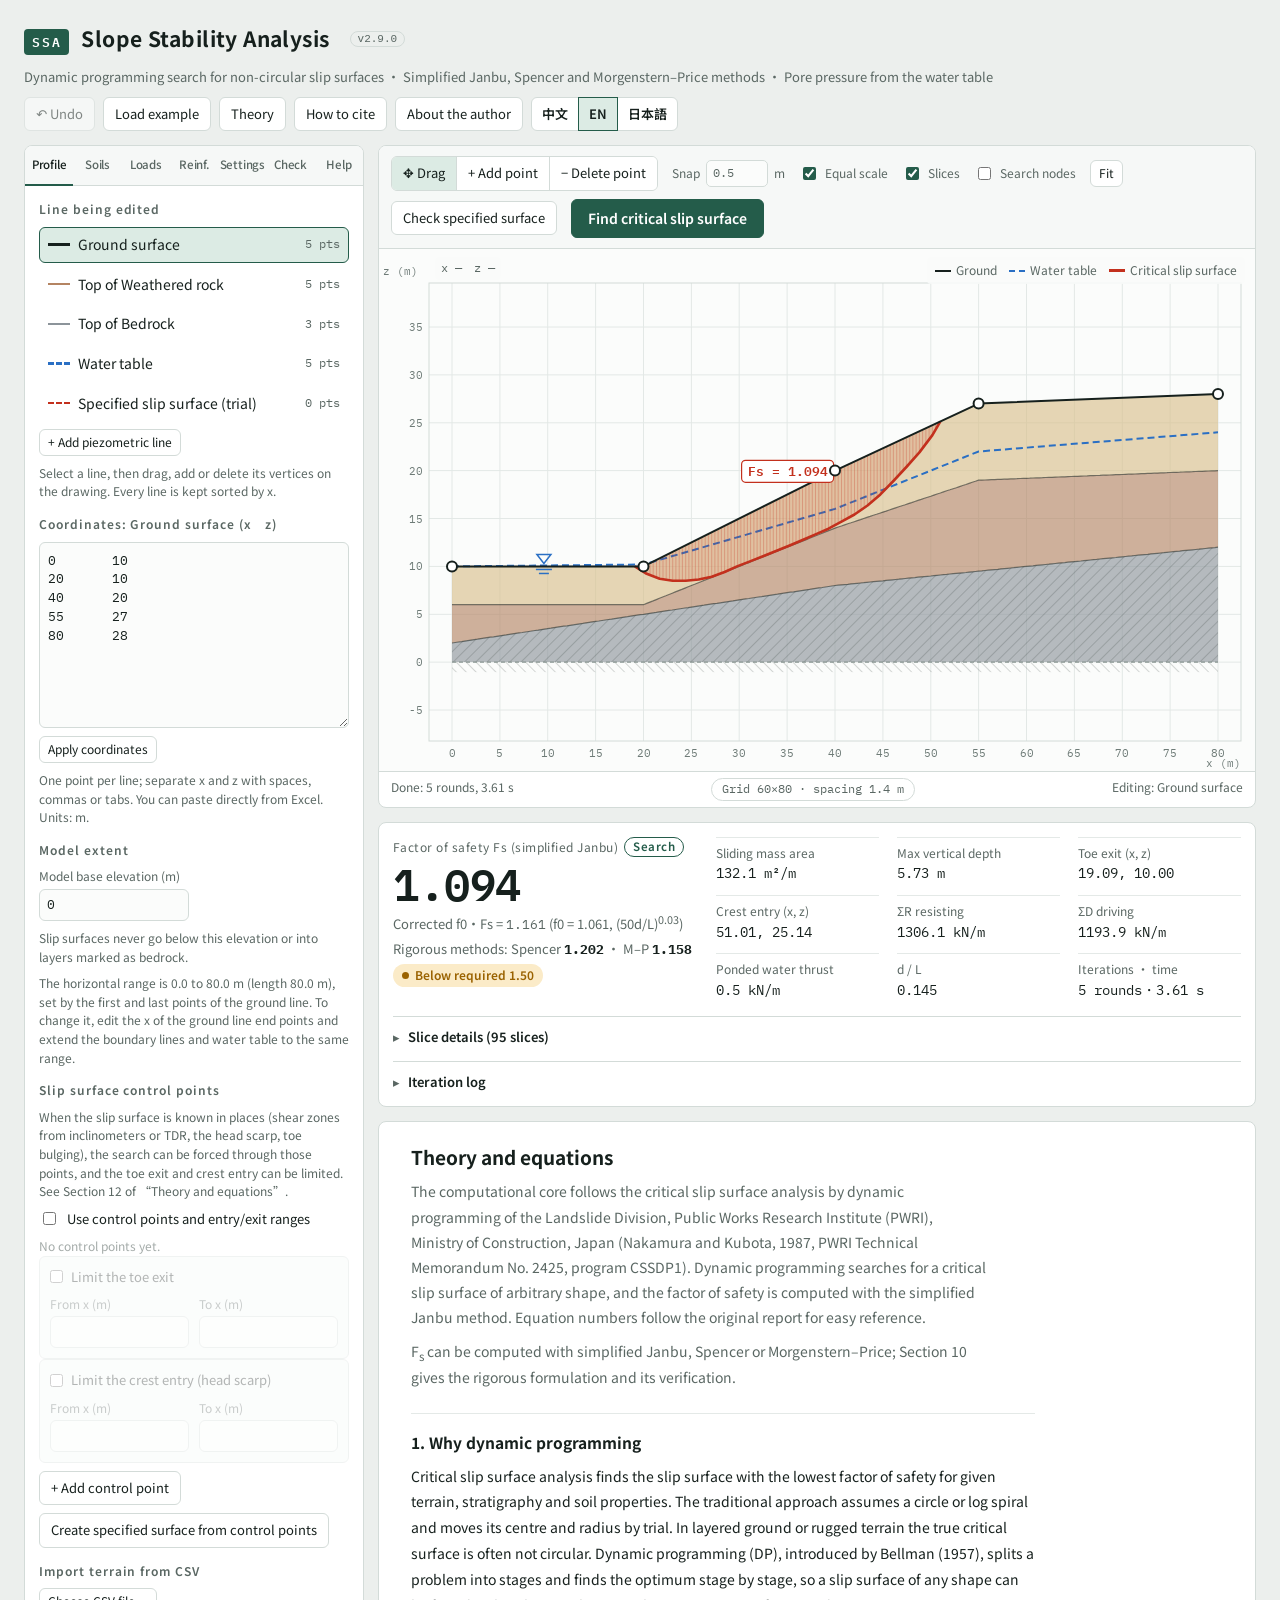
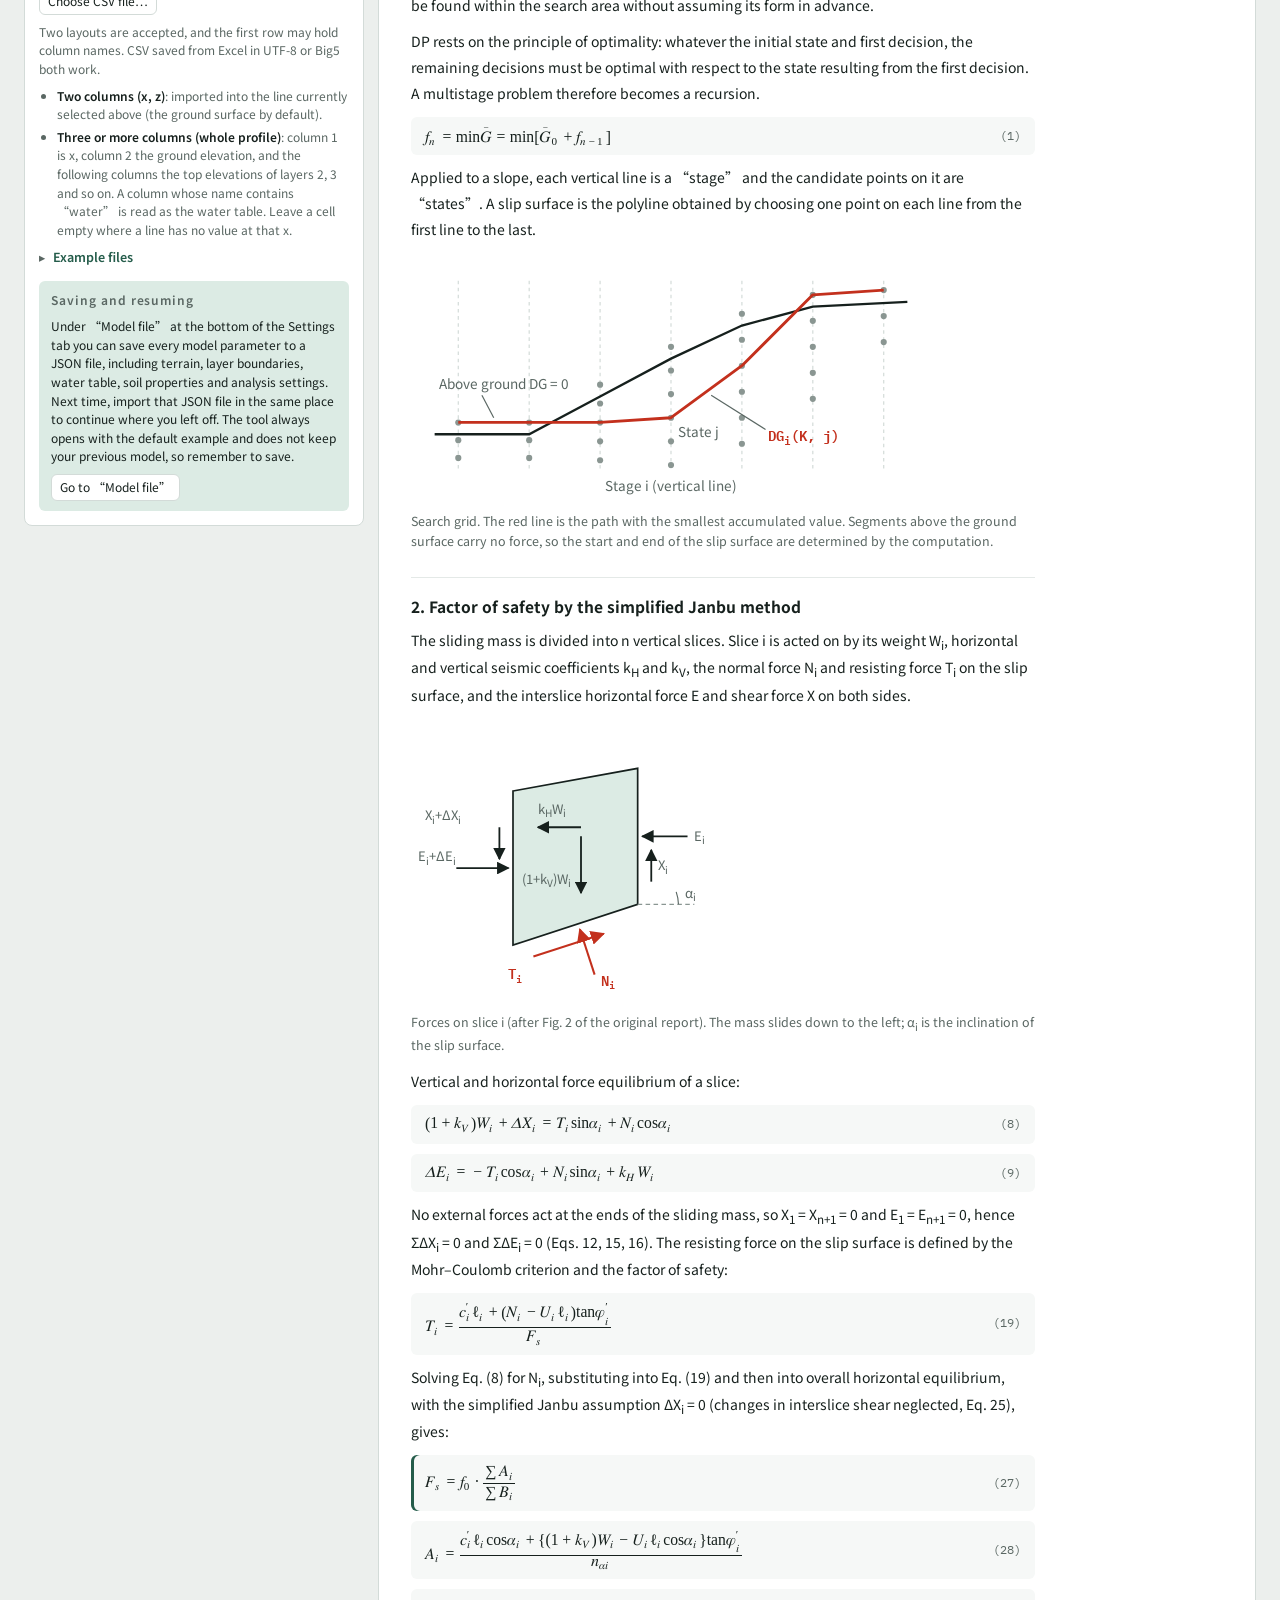
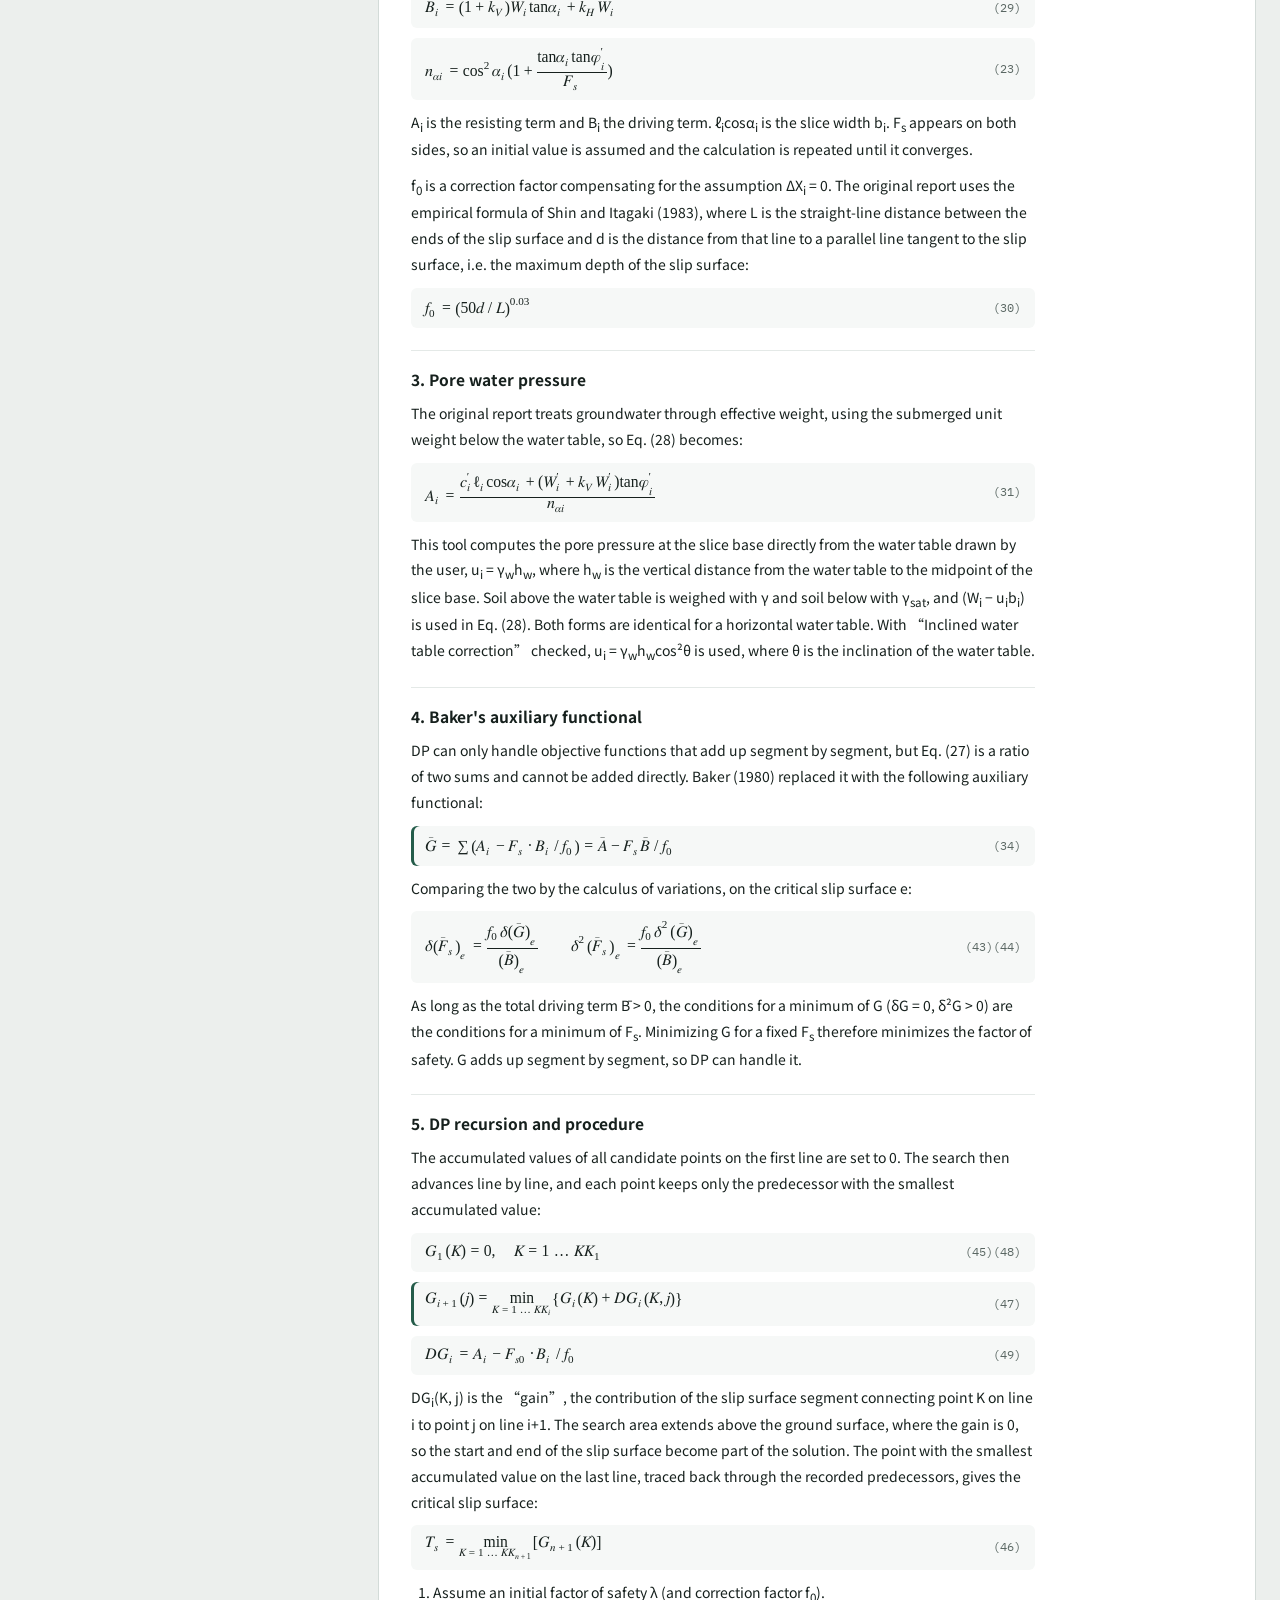
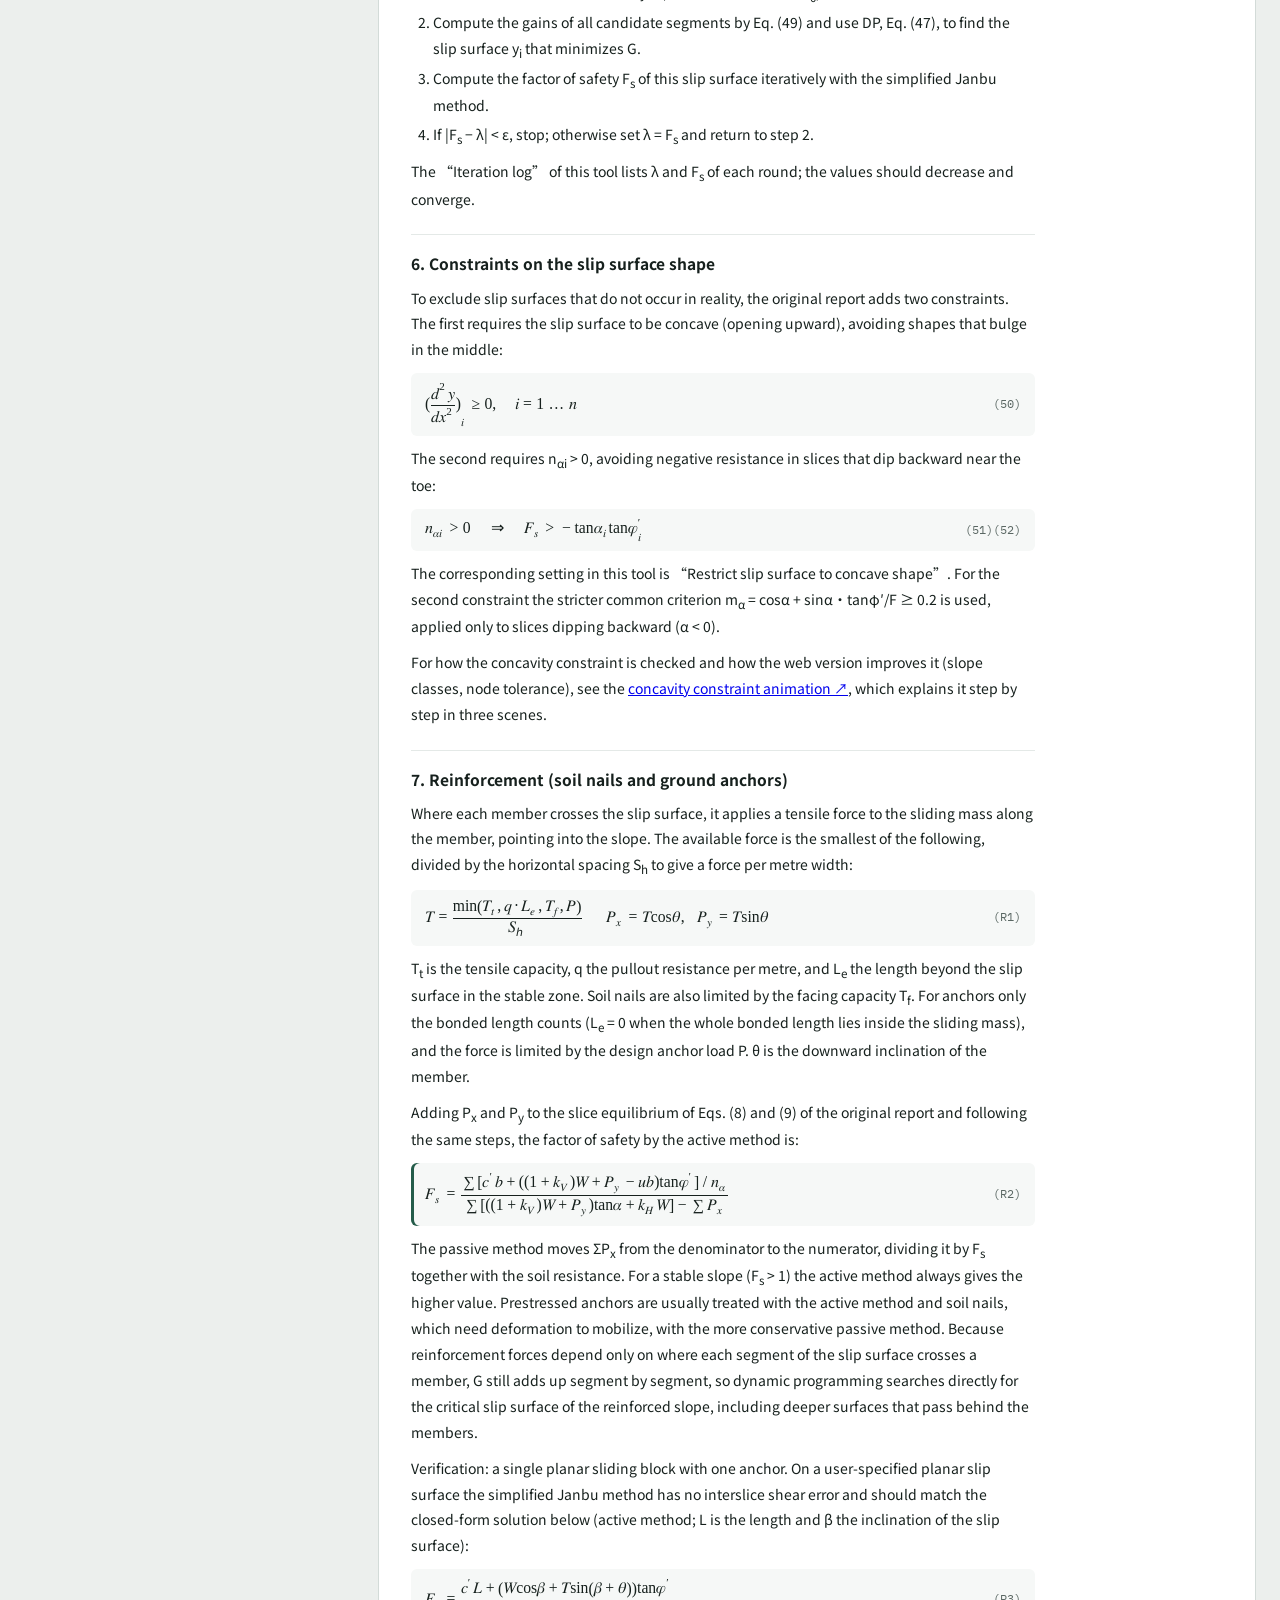
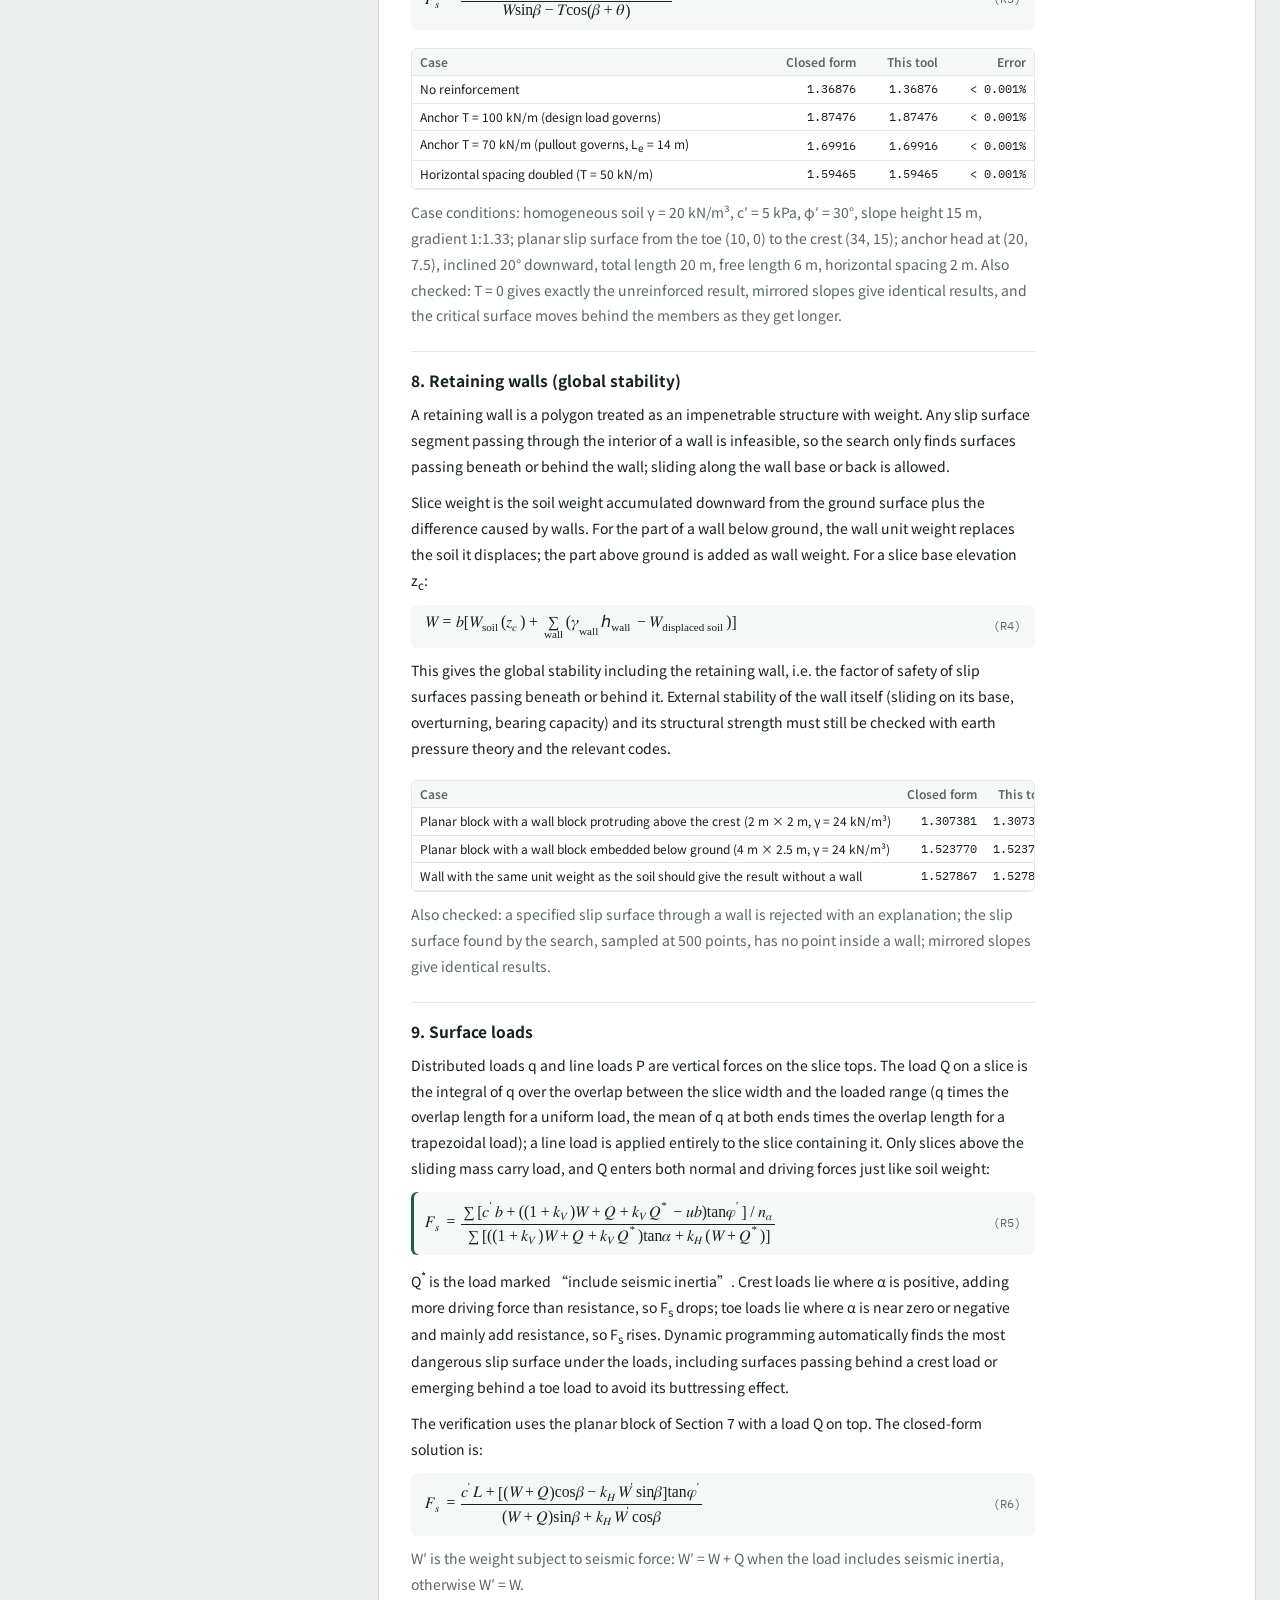
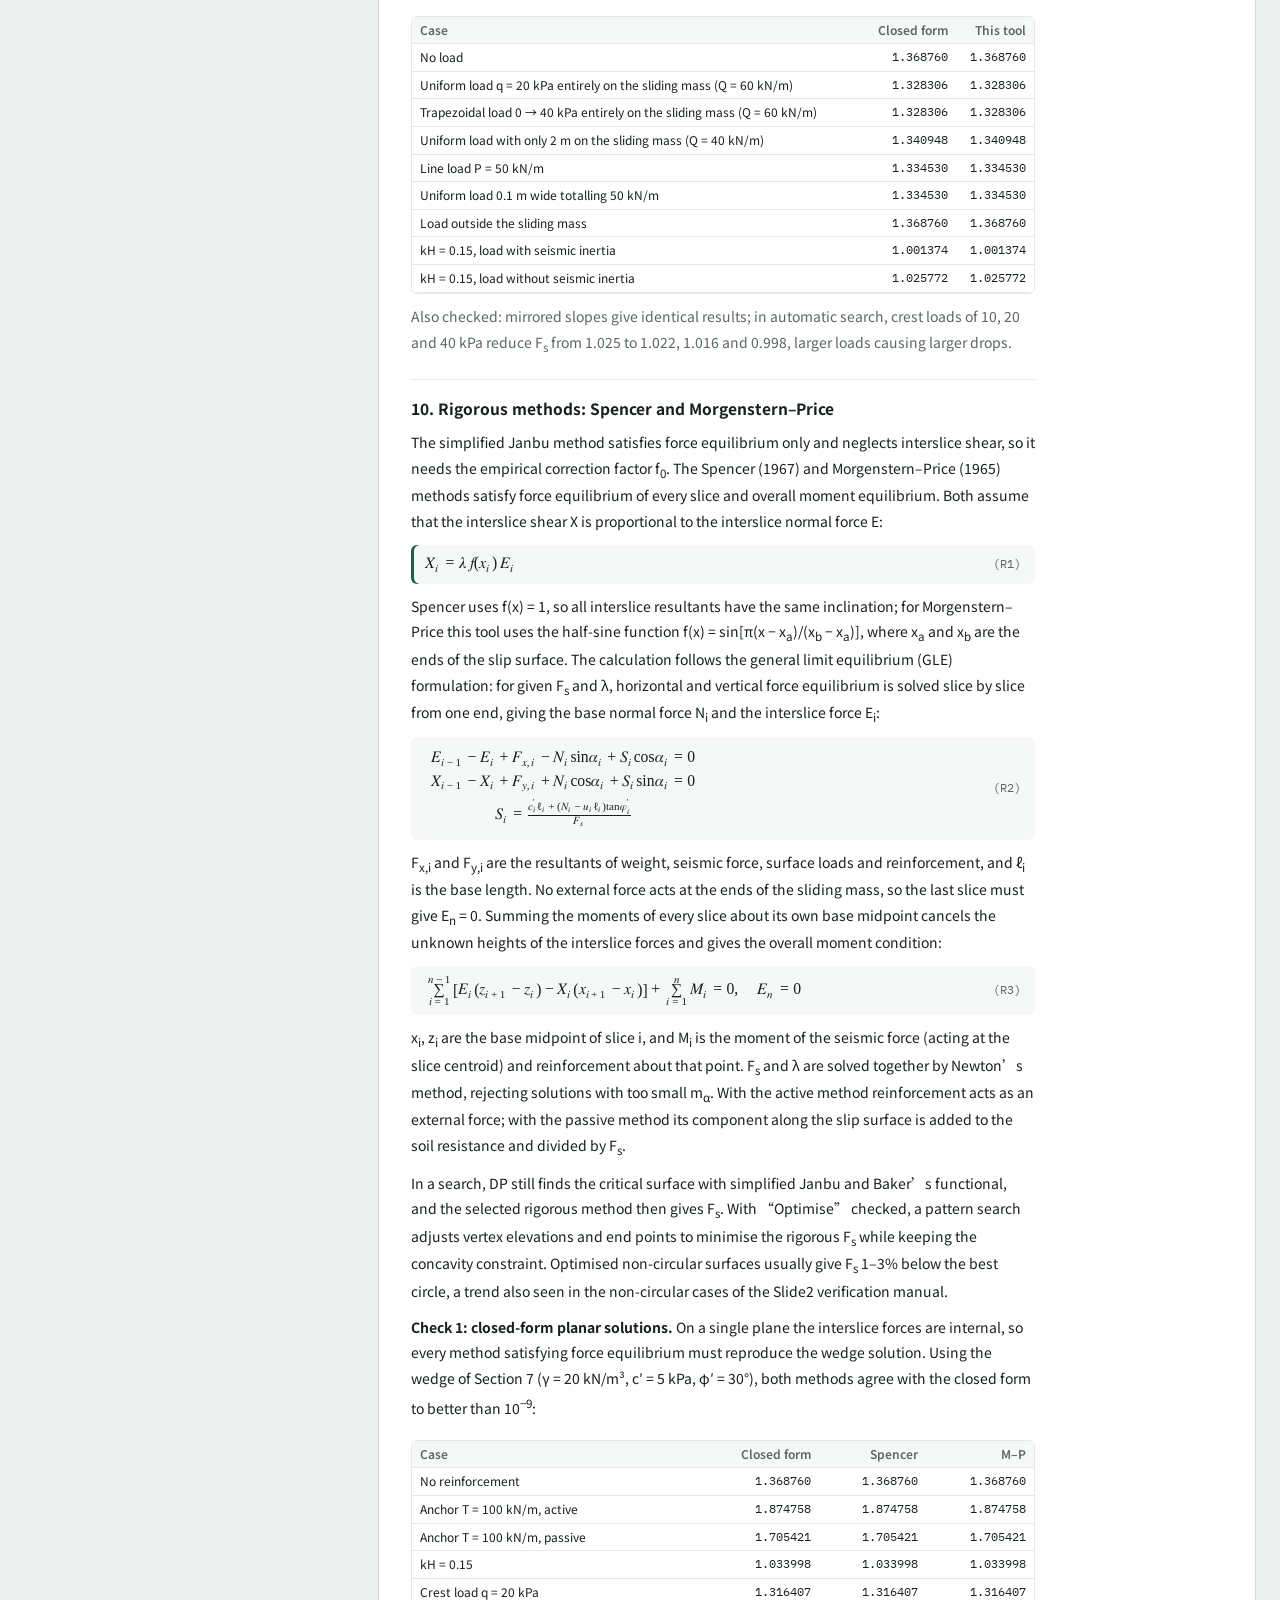
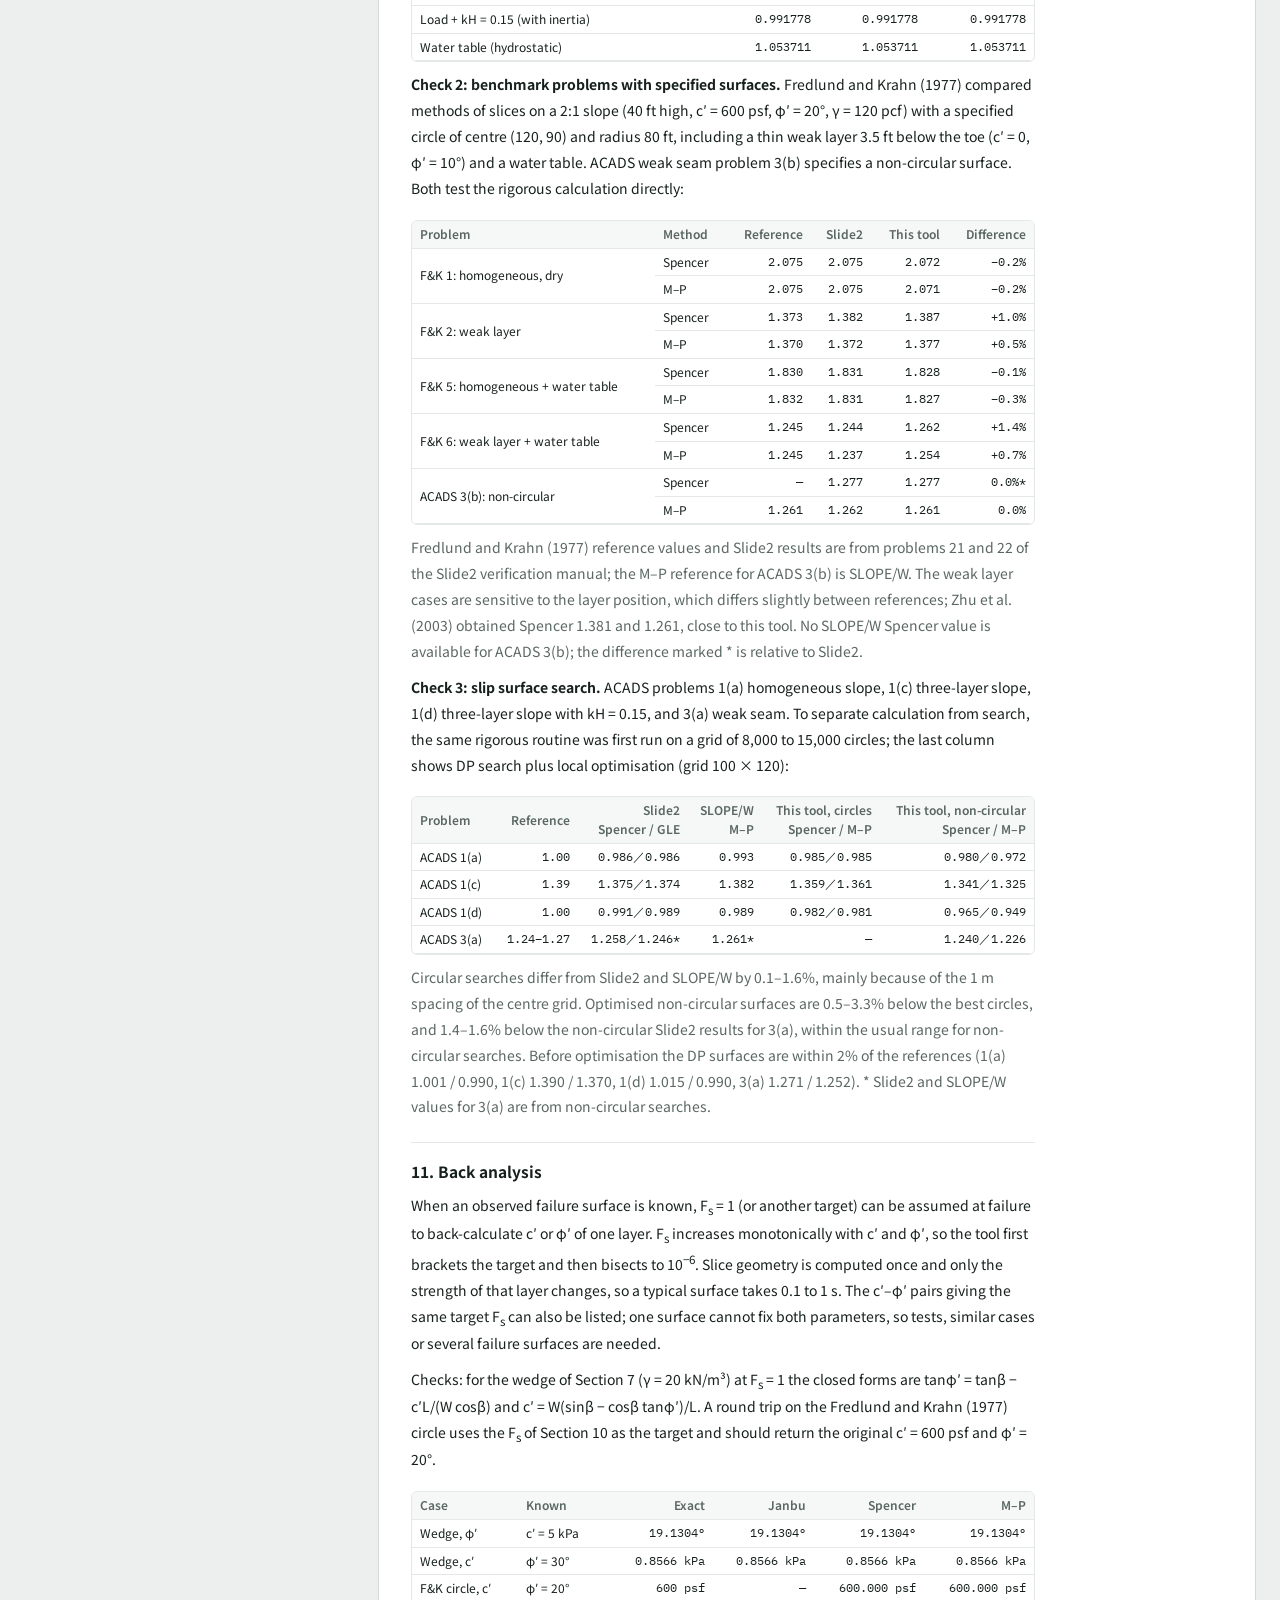
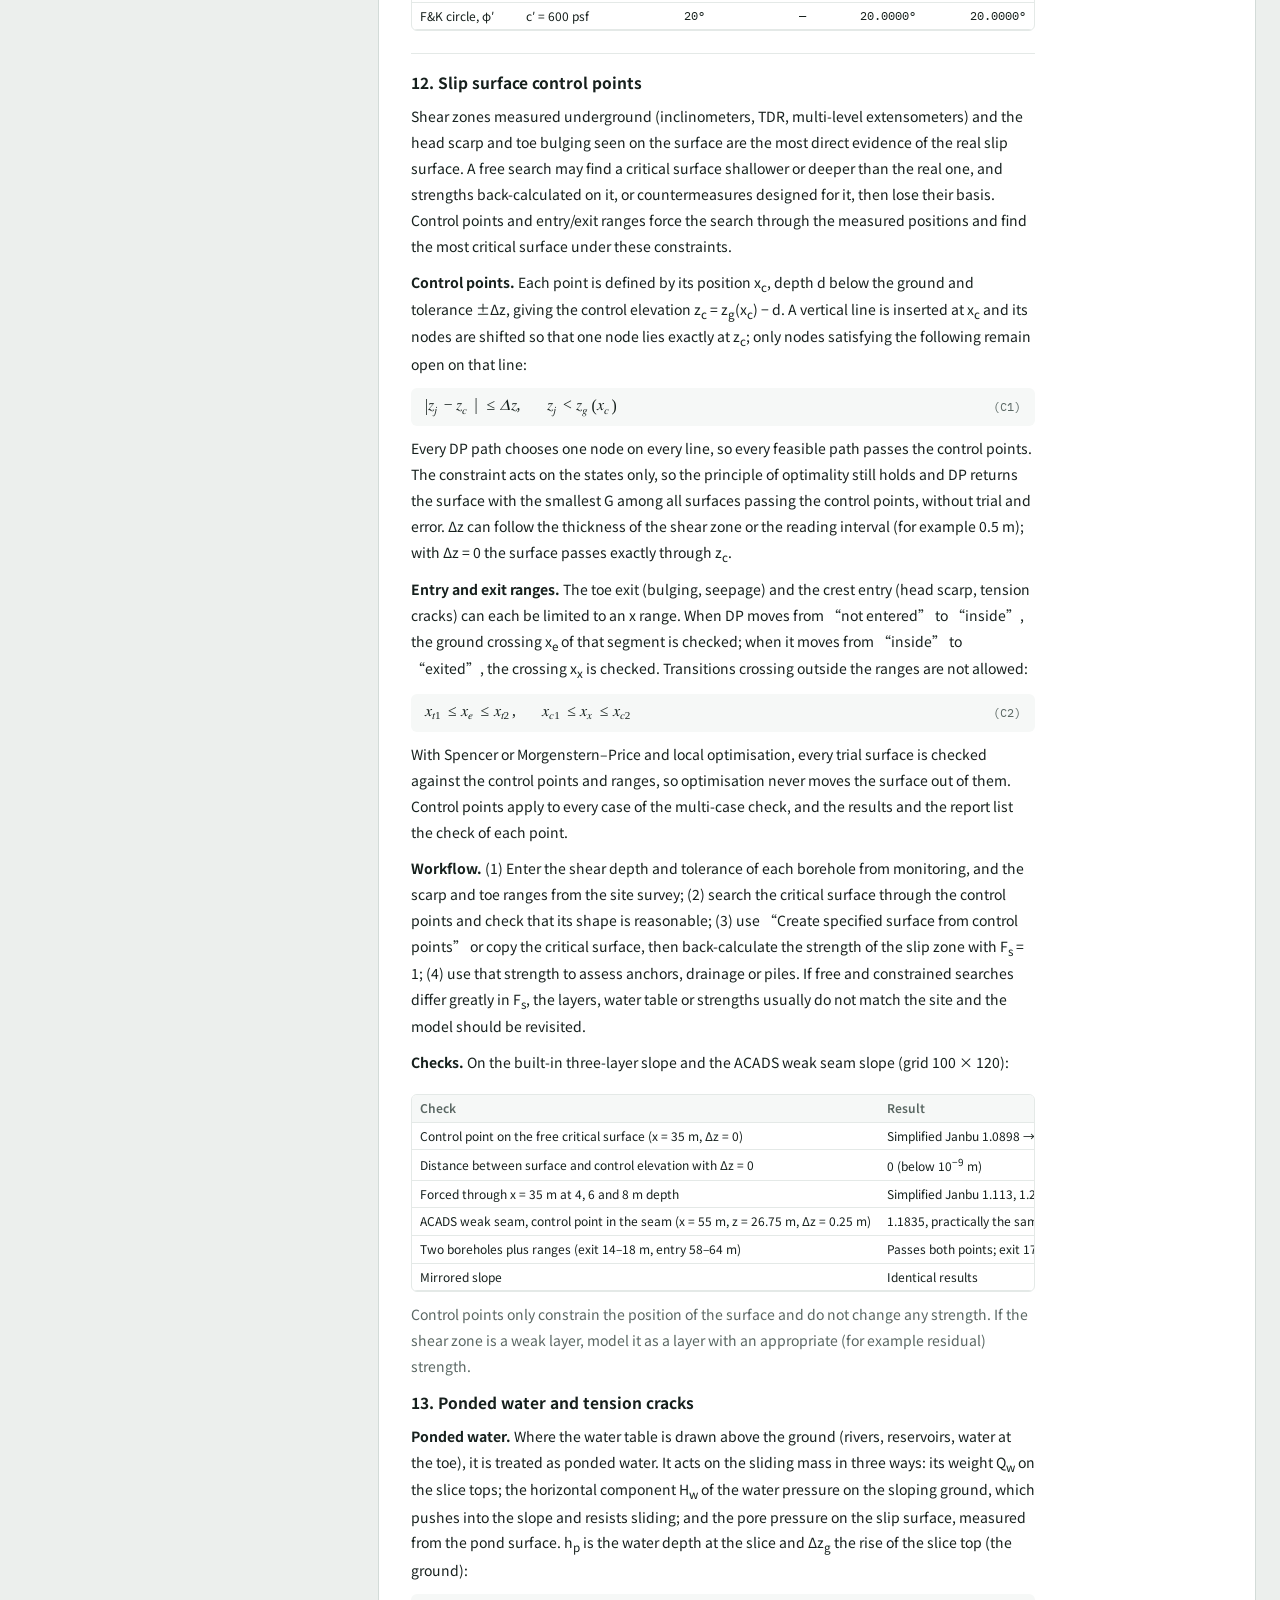
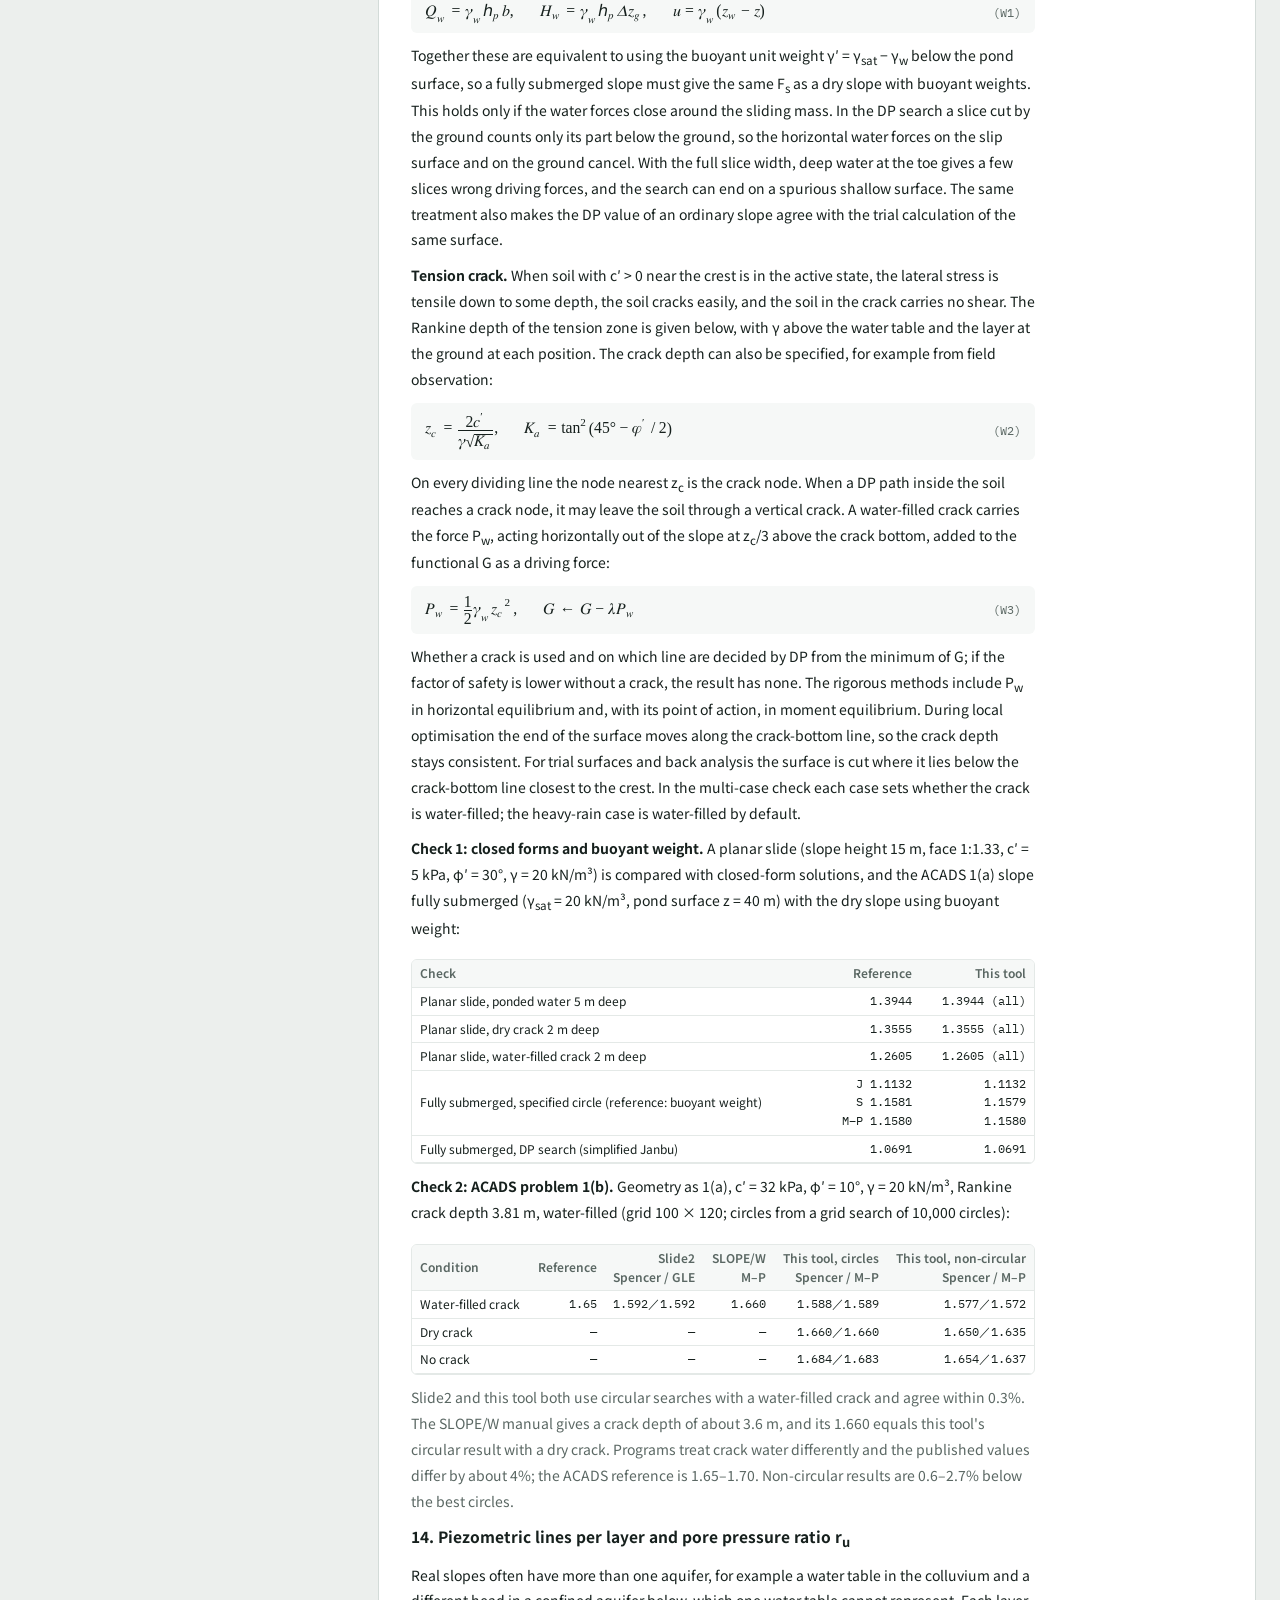
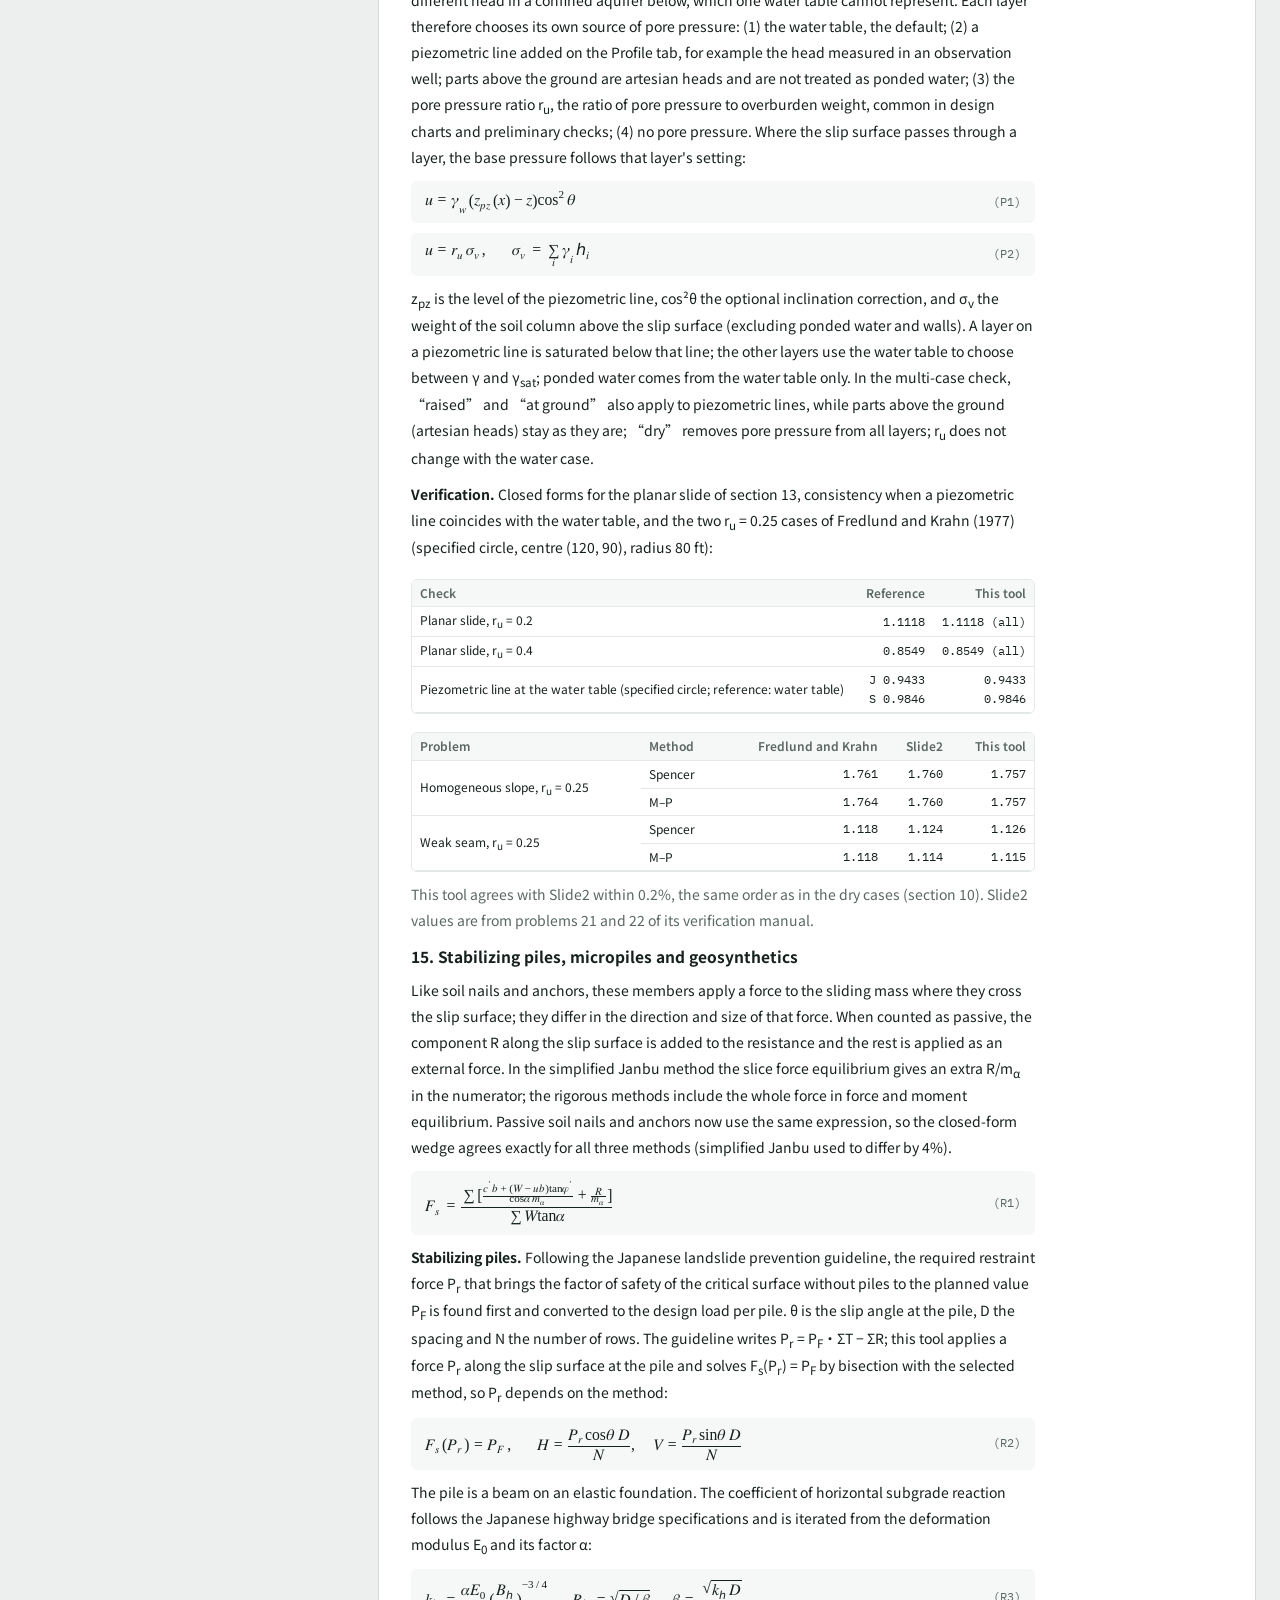
==== commit aa86fb63: "增加指定圓孤滑動面分析 增加指定圓孤滑動面分析，與以前舊的分析數據做比較" ====
--- a/index.html
+++ b/index.html
@@ -407,6 +407,15 @@
             <button data-i18n="k20" class="btn small ghost" id="btnMakeWater" type="button">由地表下 2 m 建立水位線</button>
           </div>
           <div class="row" id="piezoRow" hidden><label data-i18n="k426" for="piezoName" style="font-size:12px">水壓線名稱</label><input type="text" id="piezoName" style="flex:1;min-width:80px;border:1px solid var(--line);border-radius:6px;padding:3px 6px;background:var(--canvas);font-size:13px"><button data-i18n="k427" class="btn small ghost" id="btnDelPiezo" type="button">刪除此水壓線</button></div>
+          <div id="circRow" hidden>
+            <p data-i18n="k482" class="hint">也可以輸入圓心與半徑產生圓弧滑動面，用來重算舊報告或其他軟體的圓弧。程式只取圓弧低於地表的部分。</p>
+            <div class="grid3">
+              <div class="field"><label data-i18n="k483" for="ciXc">圓心 x (m)</label><input type="number" id="ciXc" step="0.1"></div>
+              <div class="field"><label data-i18n="k484" for="ciZc">圓心 z (m)</label><input type="number" id="ciZc" step="0.1"></div>
+              <div class="field"><label data-i18n="k485" for="ciR">半徑 R (m)</label><input type="number" id="ciR" step="0.1" min="0"></div>
+            </div>
+            <div class="row"><button data-i18n="k486" class="btn small" id="btnCircle" type="button">產生圓弧並試算</button></div>
+          </div>
           <p data-i18n="k21" class="hint">每行一點，x 與 z 以空白、逗號或 Tab 分隔，可直接從 Excel 貼上。單位 m。</p>
         </div>
         <div class="sec">
@@ -2583,8 +2592,8 @@
   const fmt = (v, d = 2) => (v == null || !isFinite(v)) ? '—' : (+v).toFixed(d);
 
   /* ---------- language (Traditional Chinese / English) ---------- */
-  const I18N_EN = {"k1": "Slope Stability Analysis", "k2": "Dynamic programming search for non-circular slip surfaces · Simplified Janbu, Spencer and Morgenstern–Price methods · Pore pressure from the water table", "k3": "↶ Undo", "k4": "Load example", "k5": "Theory", "k6": "How to cite", "k7": "About the author", "k8": "Profile", "k9": "Soils", "k10": "Loads", "k11": "Reinf.", "k12": "Settings", "k13": "Help", "k14": "Line being edited", "k15": "Select a line, then drag, add or delete its vertices on the drawing. Every line is kept sorted by x.", "k16": "Coordinates (x　z)", "k17": "Apply coordinates", "k18": "Clear this line", "k19": "Copy current critical surface", "k20": "Create water table 2 m below ground", "k21": "One point per line; separate x and z with spaces, commas or tabs. You can paste directly from Excel. Units: m.", "k22": "Model extent", "k23": "Model base elevation (m)", "k24": "Slip surfaces never go below this elevation or into layers marked as bedrock.", "k25": "Import terrain from CSV", "k26": "Choose CSV file…", "k27": "Two layouts are accepted, and the first row may hold column names. CSV saved from Excel in UTF-8 or Big5 both work.", "k28": "<strong>Two columns (x, z)</strong>: imported into the line currently selected above (the ground surface by default).", "k29": "<strong>Three or more columns (whole profile)</strong>: column 1 is x, column 2 the ground elevation, and the following columns the top elevations of layers 2, 3 and so on. A column whose name contains “water” is read as the water table. Leave a cell empty where a line has no value at that x.", "k30": "Example files", "k31": "Whole profile (the default example on this page):", "k32": "Download SSA-profile-example.csv", "k33": "Copy", "k34": "Ground line only:", "k35": "Download SSA-ground-example.csv", "k36": "Copy", "k37": "Saving and resuming", "k38": "Under “Model file” at the bottom of the Settings tab you can save every model parameter to a JSON file, including terrain, layer boundaries, water table, soil properties and analysis settings. Next time, import that JSON file in the same place to continue where you left off. The tool always opens with the default example and does not keep your previous model, so remember to save.", "k39": "Go to “Model file”", "k40": "Unit weight γ, γsat", "k41": "Cohesion c'", "k42": "Layers are listed from top to bottom. The top of layer 1 is the ground surface; the tops of the other layers are edited on the Profile tab. φ' is in degrees. Conversion uses 1 tf = 9.80665 kN; values are converted automatically when you switch units, and results are shown in the same units.", "k43": "+ Add layer (at the bottom)", "k44": "Surface loads", "k45": "A distributed load q acts on a range of x at the ground surface (the start and end values may differ to form a trapezoid); a line load P acts at one point. Both are per metre width. Only the part above the sliding mass is counted, and it acts like soil weight, adding to both normal force and driving force.", "k46": "Also compute the case without loads<small>Shows Fs with and without loads side by side and draws the critical surface without loads as a dotted line.</small>", "k47": "Traffic (distributed, no seismic inertia)", "k48": "Building (distributed)", "k49": "Stockpile (distributed)", "k50": "Wall or structure (line load)", "k51": "+ Add load", "k52": "New loads start with placeholder magnitudes. Enter values according to the design code and site conditions. Drag the load ends on the drawing to change their position.", "k53": "Notes", "k54": "Loads on the crest (upslope) usually lower Fs; loads at the toe (downslope) usually raise Fs by buttressing.", "k55": "If a toe load may be removed (parking, temporary stockpiles), do not rely on it. Compute the cases with and without the load and use the lower Fs.", "k56": "Fill has its own strength and slip surfaces may pass through it. Model fill by editing the ground line and adding a fill layer, not as a load.", "k57": "Temporary loads such as traffic are usually excluded from seismic inertia; permanent loads such as structures should be included.", "k58": "How reinforcement forces are applied", "k59": "Method", "k60": "Active: reinforcement reduces the driving force (common for prestressed anchors)", "k61": "Passive: reinforcement adds to the resistance (common for soil nails, more conservative)", "k62": "Also compute the case without reinforcement<small>Runs a separate analysis without members and retaining walls, shows both Fs values, and draws the original critical surface as a grey dashed line.</small>", "k63": "Each member provides a tensile force T where it crosses the slip surface: the smallest of tensile capacity, pullout (q × effective length beyond the slip surface), facing capacity or design anchor load, divided by the horizontal spacing to give a force per metre width. For anchors only the bonded length provides pullout resistance.", "k64": "Members", "k65": "θ is the downward inclination of the member. Tensile, facing and anchor loads are capacities per member; pullout q is the resistance per metre of effective length. Use allowable or ultimate values consistently with your design approach.", "k66": "+ Soil nail", "k67": "+ Ground anchor", "k68": "Place a row", "k69": "Uses the last member in the list as a template and spaces several members evenly over an x range on the slope face. Heads snap to the ground surface.", "k70": "Start x (m)", "k71": "End x (m)", "k72": "Count", "k73": "Add this row", "k74": "Replace all members", "k75": "Retaining walls (global stability)", "k76": "Retaining walls are treated as impenetrable structures with weight. Slip surfaces may only pass beneath or behind a wall, and the wall weight is included in the slice weights. Sliding, overturning and bearing capacity of the wall itself are not checked here; check them separately according to the design code.", "k77": "+ Gravity wall", "k78": "Earthquake (pseudo-static)", "k79": "Horizontal coefficient kh", "k80": "Vertical coefficient kv", "k81": "Pore water pressure", "k82": "Unit weight of water γw (kN/m³)", "k83": "Inclined water table correction u = γw·hw·cos²θ<small>When unchecked, hydrostatic pressure u = γw·hw is used, where hw is the vertical distance from the water table to the slip surface.</small>", "k84": "Slip surface search", "k85": "Vertical lines", "k86": "Sets the horizontal resolution. A spacing of 1–2 m is recommended, roughly “horizontal length ÷ 1.5”. Typically 60–120 lines.", "k87": "Nodes per line", "k88": "Sets the vertical resolution. A node spacing of about 0.3 m is recommended, roughly “maximum soil thickness ÷ 0.3”. Typically 80–120 nodes.", "k89": "Slices per segment", "k90": "Number of slices between two neighbouring lines for computing weight and pore pressure. Usually 3–4; use 5 for very thin layers or an undulating water table.", "k91": "Minimum slip depth (m)", "k92": "Excludes overly shallow surface slides. For sand or colluvium with c' = 0, 1–2 m is recommended; set 0 when shallow failures are of interest.", "k93": "More lines and nodes give finer results, but the work grows roughly with “lines × nodes²”, so doubling the nodes takes about four times as long.", "k94": "Restrict slip surface to concave shape<small>The slope of the slip surface changes monotonically along the sliding direction, excluding kinematically unrealistic shapes (ktotu in the original program). The web version classifies DP states by the steepest slope reached and tolerates small errors from node discretization, so thin weak layers are still followed correctly.</small>", "k95": "Slip surface may not cross the left or right model boundary<small>The end lines only allow nodes above the ground surface (an extension of kconc in the original program).</small>", "k96": "Convergence and criteria", "k97": "Tolerance ΔF", "k98": "Maximum iterations", "k99": "Initial F", "k100": "Required factor of safety", "k101": "Correction factor f0", "k102": "f0 = (50d/L)^0.03 (PWRI 1987; Shin & Itagaki 1983)", "k103": "f0 = 1 + b1[d/L − 1.4(d/L)²] (Janbu correction curve)", "k104": "Judge by the corrected f0·Fs<small>When unchecked, the uncorrected simplified Janbu value is used, as defined in the original SSA program, which is more conservative.</small>", "k105": "Model file", "k106": "“Save model” stores terrain, layer boundaries, water table, soil properties and analysis settings in a single JSON file. Next time, use “Import model” and choose that file to continue your analysis.", "k107": "Save model (JSON)", "k108": "Import model…", "k109": "Copy or paste JSON as text", "k110": "Generate JSON", "k111": "Copy", "k112": "Load from text", "k113": "The full theory, equations and references are in <a href=\"#theory\">“Theory and equations”</a> further down the page.", "k114": "Steps", "k115": "On the Profile tab, edit the ground line, layer tops and water table.", "k116": "On the Soils tab, enter γ, γsat, c' and φ'; the lowest layer can be set as bedrock.", "k117": "On the Settings tab, check the search grid, then press “Find critical slip surface”.", "k118": "Differences from the original C++ program", "k119": "The original read pressure heads from a finite element solution of the Richards equation; this version converts them directly from the water table.", "k120": "Pore pressure is computed at the midpoint of every slice; the original used one midpoint value per segment.", "k121": "Intersections with layer boundaries and the water table are handled by slice sampling, avoiding intersections the original could miss near bends in the lines.", "k122": "Entry and exit states ensure a single continuous sliding mass. The concavity constraint applies only to adjacent segments below ground, not to the bends at entry and exit.", "k123": "A minimum slip depth prevents convergence to extremely shallow surface slides when c' = 0.", "k124": "The original did not apply the correction factor f0; this tool also reports f0·Fs for reference.", "k125": "Units are kN and kPa (1 tf/m² ≈ 9.81 kPa). Slopes facing left or right are detected automatically.", "k126": "Limitations", "k127": "2D plane strain limit equilibrium analysis; matric suction is not considered.", "k128": "Pore pressure comes from water lines (hydrostatic) or r<sub>u</sub>, without seepage analysis; ponded water excludes waves and excess pore pressure from rapid drawdown.", "k129": "Reinforcement carries tension only; bending and shear are ignored.", "k130": "Retaining walls are checked for global stability only; external stability and structural strength must be checked separately.", "k131": "Loads are vertical only, without inclined loads, spreading with depth or excess pore pressure from rapid loading.", "k132": "The simplified Janbu method ignores interslice shear, so uncorrected values are usually conservative.", "k133": "✥ Drag", "k134": "+ Add point", "k135": "− Delete point", "k136": "Snap", "k137": "Equal scale", "k138": "Slices", "k139": "Search nodes", "k140": "Fit", "k141": "Check specified surface", "k142": "Find critical slip surface", "k143": "<span><i></i>Ground</span> <span><i class=\"w\"></i>Water table</span> <span><i class=\"s\"></i>Critical slip surface</span>", "k144": "Ready", "k145": "Theory and equations", "k146": "The computational core follows the critical slip surface analysis by dynamic programming of the Landslide Division, Public Works Research Institute (PWRI), Ministry of Construction, Japan (Nakamura and Kubota, 1987, PWRI Technical Memorandum No. 2425, program CSSDP1). Dynamic programming searches for a critical slip surface of arbitrary shape, and the factor of safety is computed with the simplified Janbu method. Equation numbers follow the original report for easy reference.", "k147": "1. Why dynamic programming", "k148": "Critical slip surface analysis finds the slip surface with the lowest factor of safety for given terrain, stratigraphy and soil properties. The traditional approach assumes a circle or log spiral and moves its centre and radius by trial. In layered ground or rugged terrain the true critical surface is often not circular. Dynamic programming (DP), introduced by Bellman (1957), splits a problem into stages and finds the optimum stage by stage, so a slip surface of any shape can be found within the search area without assuming its form in advance.", "k149": "DP rests on the principle of optimality: whatever the initial state and first decision, the remaining decisions must be optimal with respect to the state resulting from the first decision. A multistage problem therefore becomes a recursion.", "k150": "Applied to a slope, each vertical line is a “stage” and the candidate points on it are “states”. A slip surface is the polyline obtained by choosing one point on each line from the first line to the last.", "k151": "Stage i (vertical line)", "k152": "State j", "k153": "Above ground DG = 0", "k154": "Search grid. The red line is the path with the smallest accumulated value. Segments above the ground surface carry no force, so the start and end of the slip surface are determined by the computation.", "k155": "2. Factor of safety by the simplified Janbu method", "k156": "The sliding mass is divided into n vertical slices. Slice i is acted on by its weight W<sub>i</sub>, horizontal and vertical seismic coefficients k<sub>H</sub> and k<sub>V</sub>, the normal force N<sub>i</sub> and resisting force T<sub>i</sub> on the slip surface, and the interslice horizontal force E and shear force X on both sides.", "k157": "Forces on slice i (after Fig. 2 of the original report). The mass slides down to the left; α<sub>i</sub> is the inclination of the slip surface.", "k158": "Vertical and horizontal force equilibrium of a slice:", "k159": "No external forces act at the ends of the sliding mass, so X<sub>1</sub> = X<sub>n+1</sub> = 0 and E<sub>1</sub> = E<sub>n+1</sub> = 0, hence ΣΔX<sub>i</sub> = 0 and ΣΔE<sub>i</sub> = 0 (Eqs. 12, 15, 16). The resisting force on the slip surface is defined by the Mohr–Coulomb criterion and the factor of safety:", "k160": "Solving Eq. (8) for N<sub>i</sub>, substituting into Eq. (19) and then into overall horizontal equilibrium, with the simplified Janbu assumption ΔX<sub>i</sub> = 0 (changes in interslice shear neglected, Eq. 25), gives:", "k161": "A<sub>i</sub> is the resisting term and B<sub>i</sub> the driving term. ℓ<sub>i</sub>cosα<sub>i</sub> is the slice width b<sub>i</sub>. F<sub>s</sub> appears on both sides, so an initial value is assumed and the calculation is repeated until it converges.", "k162": "f<sub>0</sub> is a correction factor compensating for the assumption ΔX<sub>i</sub> = 0. The original report uses the empirical formula of Shin and Itagaki (1983), where L is the straight-line distance between the ends of the slip surface and d is the distance from that line to a parallel line tangent to the slip surface, i.e. the maximum depth of the slip surface:", "k163": "3. Pore water pressure", "k164": "The original report treats groundwater through effective weight, using the submerged unit weight below the water table, so Eq. (28) becomes:", "k165": "This tool computes the pore pressure at the slice base directly from the water table drawn by the user, u<sub>i</sub> = γ<sub>w</sub>h<sub>w</sub>, where h<sub>w</sub> is the vertical distance from the water table to the midpoint of the slice base. Soil above the water table is weighed with γ and soil below with γ<sub>sat</sub>, and (W<sub>i</sub> − u<sub>i</sub>b<sub>i</sub>) is used in Eq. (28). Both forms are identical for a horizontal water table. With “Inclined water table correction” checked, u<sub>i</sub> = γ<sub>w</sub>h<sub>w</sub>cos²θ is used, where θ is the inclination of the water table.", "k166": "4. Baker's auxiliary functional", "k167": "DP can only handle objective functions that add up segment by segment, but Eq. (27) is a ratio of two sums and cannot be added directly. Baker (1980) replaced it with the following auxiliary functional:", "k168": "Comparing the two by the calculus of variations, on the critical slip surface e:", "k169": "As long as the total driving term B̄ > 0, the conditions for a minimum of G (δG = 0, δ²G > 0) are the conditions for a minimum of F<sub>s</sub>. Minimizing G for a fixed F<sub>s</sub> therefore minimizes the factor of safety. G adds up segment by segment, so DP can handle it.", "k170": "5. DP recursion and procedure", "k171": "The accumulated values of all candidate points on the first line are set to 0. The search then advances line by line, and each point keeps only the predecessor with the smallest accumulated value:", "k172": "DG<sub>i</sub>(K, j) is the “gain”, the contribution of the slip surface segment connecting point K on line i to point j on line i+1. The search area extends above the ground surface, where the gain is 0, so the start and end of the slip surface become part of the solution. The point with the smallest accumulated value on the last line, traced back through the recorded predecessors, gives the critical slip surface:", "k173": "Assume an initial factor of safety λ (and correction factor f<sub>0</sub>).", "k174": "Compute the gains of all candidate segments by Eq. (49) and use DP, Eq. (47), to find the slip surface y<sub>i</sub> that minimizes G.", "k175": "Compute the factor of safety F<sub>s</sub> of this slip surface iteratively with the simplified Janbu method.", "k176": "If |F<sub>s</sub> − λ| < ε, stop; otherwise set λ = F<sub>s</sub> and return to step 2.", "k177": "The “Iteration log” of this tool lists λ and F<sub>s</sub> of each round; the values should decrease and converge.", "k178": "6. Constraints on the slip surface shape", "k179": "To exclude slip surfaces that do not occur in reality, the original report adds two constraints. The first requires the slip surface to be concave (opening upward), avoiding shapes that bulge in the middle:", "k180": "The second requires n<sub>αi</sub> > 0, avoiding negative resistance in slices that dip backward near the toe:", "k181": "The corresponding setting in this tool is “Restrict slip surface to concave shape”. For the second constraint the stricter common criterion m<sub>α</sub> = cosα + sinα·tanφ′/F ≥ 0.2 is used, applied only to slices dipping backward (α < 0).", "k182": "7. Reinforcement (soil nails and ground anchors)", "k183": "Where each member crosses the slip surface, it applies a tensile force to the sliding mass along the member, pointing into the slope. The available force is the smallest of the following, divided by the horizontal spacing S<sub>h</sub> to give a force per metre width:", "k184": "T<sub>t</sub> is the tensile capacity, q the pullout resistance per metre, and L<sub>e</sub> the length beyond the slip surface in the stable zone. Soil nails are also limited by the facing capacity T<sub>f</sub>. For anchors only the bonded length counts (L<sub>e</sub> = 0 when the whole bonded length lies inside the sliding mass), and the force is limited by the design anchor load P. θ is the downward inclination of the member.", "k185": "Adding P<sub>x</sub> and P<sub>y</sub> to the slice equilibrium of Eqs. (8) and (9) of the original report and following the same steps, the factor of safety by the active method is:", "k186": "The passive method moves ΣP<sub>x</sub> from the denominator to the numerator, dividing it by F<sub>s</sub> together with the soil resistance. For a stable slope (F<sub>s</sub> > 1) the active method always gives the higher value. Prestressed anchors are usually treated with the active method and soil nails, which need deformation to mobilize, with the more conservative passive method. Because reinforcement forces depend only on where each segment of the slip surface crosses a member, G still adds up segment by segment, so dynamic programming searches directly for the critical slip surface of the reinforced slope, including deeper surfaces that pass behind the members.", "k187": "Verification: a single planar sliding block with one anchor. On a user-specified planar slip surface the simplified Janbu method has no interslice shear error and should match the closed-form solution below (active method; L is the length and β the inclination of the slip surface):", "k188": "Case", "k189": "Closed form", "k190": "This tool", "k191": "Error", "k192": "No reinforcement", "k193": "Anchor T = 100 kN/m (design load governs)", "k194": "Anchor T = 70 kN/m (pullout governs, L<sub>e</sub> = 14 m)", "k195": "Horizontal spacing doubled (T = 50 kN/m)", "k196": "Case conditions: homogeneous soil γ = 20 kN/m³, c′ = 5 kPa, φ′ = 30°, slope height 15 m, gradient 1:1.33; planar slip surface from the toe (10, 0) to the crest (34, 15); anchor head at (20, 7.5), inclined 20° downward, total length 20 m, free length 6 m, horizontal spacing 2 m. Also checked: T = 0 gives exactly the unreinforced result, mirrored slopes give identical results, and the critical surface moves behind the members as they get longer.", "k197": "8. Retaining walls (global stability)", "k198": "A retaining wall is a polygon treated as an impenetrable structure with weight. Any slip surface segment passing through the interior of a wall is infeasible, so the search only finds surfaces passing beneath or behind the wall; sliding along the wall base or back is allowed.", "k199": "Slice weight is the soil weight accumulated downward from the ground surface plus the difference caused by walls. For the part of a wall below ground, the wall unit weight replaces the soil it displaces; the part above ground is added as wall weight. For a slice base elevation z<sub>c</sub>:", "k200": "soil", "k201": "wall", "k202": "wall", "k203": "wall", "k204": "displaced soil", "k205": "This gives the global stability including the retaining wall, i.e. the factor of safety of slip surfaces passing beneath or behind it. External stability of the wall itself (sliding on its base, overturning, bearing capacity) and its structural strength must still be checked with earth pressure theory and the relevant codes.", "k206": "Case", "k207": "Closed form", "k208": "This tool", "k209": "Planar block with a wall block protruding above the crest (2 m × 2 m, γ = 24 kN/m³)", "k210": "Planar block with a wall block embedded below ground (4 m × 2.5 m, γ = 24 kN/m³)", "k211": "Wall with the same unit weight as the soil should give the result without a wall", "k212": "Also checked: a specified slip surface through a wall is rejected with an explanation; the slip surface found by the search, sampled at 500 points, has no point inside a wall; mirrored slopes give identical results.", "k213": "9. Surface loads", "k214": "Distributed loads q and line loads P are vertical forces on the slice tops. The load Q on a slice is the integral of q over the overlap between the slice width and the loaded range (q times the overlap length for a uniform load, the mean of q at both ends times the overlap length for a trapezoidal load); a line load is applied entirely to the slice containing it. Only slices above the sliding mass carry load, and Q enters both normal and driving forces just like soil weight:", "k215": "Q<sup>*</sup> is the load marked “include seismic inertia”. Crest loads lie where α is positive, adding more driving force than resistance, so F<sub>s</sub> drops; toe loads lie where α is near zero or negative and mainly add resistance, so F<sub>s</sub> rises. Dynamic programming automatically finds the most dangerous slip surface under the loads, including surfaces passing behind a crest load or emerging behind a toe load to avoid its buttressing effect.", "k216": "The verification uses the planar block of Section 7 with a load Q on top. The closed-form solution is:", "k217": "W′ is the weight subject to seismic force: W′ = W + Q when the load includes seismic inertia, otherwise W′ = W.", "k218": "Case", "k219": "Closed form", "k220": "This tool", "k221": "No load", "k222": "Uniform load q = 20 kPa entirely on the sliding mass (Q = 60 kN/m)", "k223": "Trapezoidal load 0 → 40 kPa entirely on the sliding mass (Q = 60 kN/m)", "k224": "Uniform load with only 2 m on the sliding mass (Q = 40 kN/m)", "k225": "Line load P = 50 kN/m", "k226": "Uniform load 0.1 m wide totalling 50 kN/m", "k227": "Load outside the sliding mass", "k228": "kH = 0.15, load with seismic inertia", "k229": "kH = 0.15, load without seismic inertia", "k230": "Also checked: mirrored slopes give identical results; in automatic search, crest loads of 10, 20 and 40 kPa reduce F<sub>s</sub> from 1.025 to 1.022, 1.016 and 0.998, larger loads causing larger drops.", "k231": "Notation", "k232": "<dt>W<sub>i</sub></dt><dd>Slice weight (kN/m)</dd>", "k233": "<dt>N<sub>i</sub>, T<sub>i</sub></dt><dd>Normal and resisting force on the slip surface</dd>", "k234": "<dt>E<sub>i</sub>, X<sub>i</sub></dt><dd>Interslice horizontal and shear force</dd>", "k235": "<dt>α<sub>i</sub></dt><dd>Inclination of the slip surface</dd>", "k236": "<dt>ℓ<sub>i</sub>, b<sub>i</sub></dt><dd>Slice base length and width, b = ℓcosα</dd>", "k237": "<dt>c′, φ′</dt><dd>Effective cohesion (kPa) and effective friction angle</dd>", "k238": "<dt>U<sub>i</sub>, u<sub>i</sub></dt><dd>Pore water pressure at the slice base (kPa)</dd>", "k239": "<dt>k<sub>H</sub>, k<sub>V</sub></dt><dd>Horizontal and vertical seismic coefficients</dd>", "k240": "<dt>F<sub>s</sub>, λ</dt><dd>Factor of safety; factor of safety used in the search</dd>", "k241": "<dt>f<sub>0</sub></dt><dd>Correction factor</dd>", "k242": "<dt>d, L</dt><dd>Maximum depth of the slip surface; distance between its end points</dd>", "k243": "<dt>G, DG</dt><dd>Auxiliary functional; gain (contribution of one segment)</dd>", "k244": "<dt>T, θ, S<sub>h</sub></dt><dd>Reinforcement force, downward inclination of the member, horizontal spacing</dd>", "k245": "<dt>P<sub>x</sub>, P<sub>y</sub></dt><dd>Horizontal and vertical components of the reinforcement force (per metre width)</dd>", "k246": "How to cite", "k247": "If you publish results obtained with this tool in a report or paper, please cite:", "k249": "Copy Chinese citation", "k250": "Copy English citation", "k251": "Copy BibTeX", "k252": "Download full paper (PDF) ↗", "k253": "About the author", "k254": "For the background and publications of the author, Chen-Yu Chen, see the <a href=\"https://cychen59.blogspot.com/p/education-2014.html\" rel=\"noopener\" target=\"_blank\">author page ↗</a>. Questions and suggestions are welcome at <a href=\"mailto:cychen59@gmail.com\">cychen59@gmail.com</a>.", "k255": "Method sources and references", "k256": "Nakamura, H. and Kubota, T. (1987): Critical slip surface analysis by dynamic programming, PWRI Technical Memorandum No. 2425, Landslide Division, Public Works Research Institute, Ministry of Construction, Japan. (in Japanese)", "k257": "Yamagami, T. and Ueta, Y. (1986): Noncircular Slip Surface Analysis of the Stability of Slopes: An Application of Dynamic Programming to the Janbu Method, Journal of the Japan Landslide Society, 22(4).", "k258": "Shin, J. and Itagaki, O. (1983): Landslides (Part 4), Tsuchi-to-Kiso, Vol. 31, No. 7, pp. 89-97. (in Japanese)", "k259": "SSA Slope Stability Analysis is released under the <a href=\"https://www.gnu.org/licenses/gpl-3.0.html\" rel=\"noopener\" target=\"_blank\">GNU GPL-3.0</a> license. Source code and issues: <a href=\"https://github.com/cychen59/ssa-slope-stability\" rel=\"noopener\" target=\"_blank\">github.com/cychen59/ssa-slope-stability</a>. Please cite <a href=\"#cite\">Chen et al. (2014)</a> when you use results from this tool. Author: <a href=\"https://cychen59.blogspot.com/p/education-2014.html\" rel=\"noopener\" target=\"_blank\">Chen-Yu Chen</a>, contact <a href=\"mailto:cychen59@gmail.com\">cychen59@gmail.com</a>.", "k260": "Usage is counted by the <a href=\"https://jasoncameron.dev/abacus/\" rel=\"noopener\" target=\"_blank\">Abacus</a> counter service, which records counts only and collects no personal data.", "k261": "This tool assists 2D limit equilibrium analysis and its results are for reference only. Engineering judgement and design remain the responsibility of qualified professionals based on site investigation and the relevant codes.", "a262": "Users are counted per browser; each browser counts once", "a263": "Undo (Ctrl+Z)", "a264": "Coordinates of the current line", "a265": "Load template", "a266": "Model JSON", "a267": "Edit mode", "a268": "Drag vertices", "a269": "Click the drawing to add a vertex", "a270": "Click a vertex to delete it", "a271": "Evaluate only the specified slip surface from the Profile tab, without searching", "a272": "Slope cross-section", "a273": "View search setting advice", "a274": "Copied content", "a275": "DP search grid: vertical lines are stages, nodes on them are states, and the red line is the path with the smallest accumulated value", "a276": "Slice forces: weight, seismic force, normal force, resisting force and interslice forces", "k277": "▶ See how the concavity constraint works (animation) ↗", "k278": "For how the concavity constraint is checked and how the web version improves it (slope classes, node tolerance), see the <a data-keep-lang href=\"concave-constraint.html\" target=\"_blank\" rel=\"noopener\">concavity constraint animation ↗</a>, which explains it step by step in three scenes.", "k279": "Analysis method", "k280": "Factor of safety method", "k281": "Simplified Janbu (original SSA program, optional f0 correction)", "k282": "Spencer (force and moment equilibrium, f(x) = 1)", "k283": "Morgenstern–Price (force and moment equilibrium, half-sine f(x))", "k284": "Optimise the slip surface for rigorous methods<small>After DP finds the critical surface with simplified Janbu, its vertices and end points are moved to minimise Fs of the selected method. When unchecked, the DP surface is evaluated as it is.</small>", "k285": "Results of all three methods are listed. Spencer and Morgenstern–Price satisfy both force and moment equilibrium and need no correction factor f0; “Judge by the corrected f0·Fs” applies to simplified Janbu only.", "k286": "10. Rigorous methods: Spencer and Morgenstern–Price", "k287": "The simplified Janbu method satisfies force equilibrium only and neglects interslice shear, so it needs the empirical correction factor f<sub>0</sub>. The Spencer (1967) and Morgenstern–Price (1965) methods satisfy force equilibrium of every slice and overall moment equilibrium. Both assume that the interslice shear X is proportional to the interslice normal force E:", "k288": "Spencer uses f(x) = 1, so all interslice resultants have the same inclination; for Morgenstern–Price this tool uses the half-sine function f(x) = sin[π(x − x<sub>a</sub>)/(x<sub>b</sub> − x<sub>a</sub>)], where x<sub>a</sub> and x<sub>b</sub> are the ends of the slip surface. The calculation follows the general limit equilibrium (GLE) formulation: for given F<sub>s</sub> and λ, horizontal and vertical force equilibrium is solved slice by slice from one end, giving the base normal force N<sub>i</sub> and the interslice force E<sub>i</sub>:", "k289": "F<sub>x,i</sub> and F<sub>y,i</sub> are the resultants of weight, seismic force, surface loads and reinforcement, and ℓ<sub>i</sub> is the base length. No external force acts at the ends of the sliding mass, so the last slice must give E<sub>n</sub> = 0. Summing the moments of every slice about its own base midpoint cancels the unknown heights of the interslice forces and gives the overall moment condition:", "k290": "x<sub>i</sub>, z<sub>i</sub> are the base midpoint of slice i, and M<sub>i</sub> is the moment of the seismic force (acting at the slice centroid) and reinforcement about that point. F<sub>s</sub> and λ are solved together by Newton’s method, rejecting solutions with too small m<sub>α</sub>. With the active method reinforcement acts as an external force; with the passive method its component along the slip surface is added to the soil resistance and divided by F<sub>s</sub>.", "k291": "In a search, DP still finds the critical surface with simplified Janbu and Baker’s functional, and the selected rigorous method then gives F<sub>s</sub>. With “Optimise” checked, a pattern search adjusts vertex elevations and end points to minimise the rigorous F<sub>s</sub> while keeping the concavity constraint. Optimised non-circular surfaces usually give F<sub>s</sub> 1–3% below the best circle, a trend also seen in the non-circular cases of the Slide2 verification manual.", "k292": "<strong>Check 1: closed-form planar solutions.</strong> On a single plane the interslice forces are internal, so every method satisfying force equilibrium must reproduce the wedge solution. Using the wedge of Section 7 (γ = 20 kN/m³, c′ = 5 kPa, φ′ = 30°), both methods agree with the closed form to better than 10<sup>−9</sup>:", "k293": "Case", "k294": "Closed form", "k295": "No reinforcement", "k296": "Anchor T = 100 kN/m, active", "k297": "Anchor T = 100 kN/m, passive", "k298": "Crest load q = 20 kPa", "k299": "Load + kH = 0.15 (with inertia)", "k300": "Water table (hydrostatic)", "k301": "<strong>Check 2: benchmark problems with specified surfaces.</strong> Fredlund and Krahn (1977) compared methods of slices on a 2:1 slope (40 ft high, c′ = 600 psf, φ′ = 20°, γ = 120 pcf) with a specified circle of centre (120, 90) and radius 80 ft, including a thin weak layer 3.5 ft below the toe (c′ = 0, φ′ = 10°) and a water table. ACADS weak seam problem 3(b) specifies a non-circular surface. Both test the rigorous calculation directly:", "k302": "Problem", "k303": "Method", "k304": "Reference", "k305": "This tool", "k306": "Difference", "k307": "F&amp;K 1: homogeneous, dry", "k308": "F&amp;K 2: weak layer", "k309": "F&amp;K 5: homogeneous + water table", "k310": "F&amp;K 6: weak layer + water table", "k311": "ACADS 3(b): non-circular", "k312": "Fredlund and Krahn (1977) reference values and Slide2 results are from problems 21 and 22 of the Slide2 verification manual; the M–P reference for ACADS 3(b) is SLOPE/W. The weak layer cases are sensitive to the layer position, which differs slightly between references; Zhu et al. (2003) obtained Spencer 1.381 and 1.261, close to this tool. No SLOPE/W Spencer value is available for ACADS 3(b); the difference marked * is relative to Slide2.", "k313": "<strong>Check 3: slip surface search.</strong> ACADS problems 1(a) homogeneous slope, 1(c) three-layer slope, 1(d) three-layer slope with kH = 0.15, and 3(a) weak seam. To separate calculation from search, the same rigorous routine was first run on a grid of 8,000 to 15,000 circles; the last column shows DP search plus local optimisation (grid 100 × 120):", "k314": "Slide2<br>Spencer / GLE", "k315": "SLOPE/W<br>M–P", "k316": "This tool, circles<br>Spencer / M–P", "k317": "This tool, non-circular<br>Spencer / M–P", "k318": "Circular searches differ from Slide2 and SLOPE/W by 0.1–1.6%, mainly because of the 1 m spacing of the centre grid. Optimised non-circular surfaces are 0.5–3.3% below the best circles, and 1.4–1.6% below the non-circular Slide2 results for 3(a), within the usual range for non-circular searches. Before optimisation the DP surfaces are within 2% of the references (1(a) 1.001 / 0.990, 1(c) 1.390 / 1.370, 1(d) 1.015 / 0.990, 3(a) 1.271 / 1.252). * Slide2 and SLOPE/W values for 3(a) are from non-circular searches.", "k319": "<dt>λ, f(x)</dt><dd>Interslice force scaling factor and function (Spencer and Morgenstern–Price)</dd>", "k320": "F<sub>s</sub> can be computed with simplified Janbu, Spencer or Morgenstern–Price; Section 10 gives the rigorous formulation and its verification.", "k321": "Back analysis", "k322": "Treat the specified slip surface on the Profile tab as the observed failure surface, assume Fs equals the target value at failure (usually 1.0), and back-calculate c′ or φ′ of one layer by bisection. The method selected above is used; for simplified Janbu, “Judge by the corrected f0·Fs” decides whether f0·Fs is used.", "k323": "Layer", "k324": "Parameter", "k325": "Cohesion c′ (φ′ fixed)", "k326": "Friction angle φ′ (c′ fixed)", "k327": "Target Fs", "k328": "Back-calculate", "k329": "Also list c′–φ′ pairs", "k331": "11. Back analysis", "k332": "When an observed failure surface is known, F<sub>s</sub> = 1 (or another target) can be assumed at failure to back-calculate c′ or φ′ of one layer. F<sub>s</sub> increases monotonically with c′ and φ′, so the tool first brackets the target and then bisects to 10<sup>−6</sup>. Slice geometry is computed once and only the strength of that layer changes, so a typical surface takes 0.1 to 1 s. The c′–φ′ pairs giving the same target F<sub>s</sub> can also be listed; one surface cannot fix both parameters, so tests, similar cases or several failure surfaces are needed.", "k333": "Checks: for the wedge of Section 7 (γ = 20 kN/m³) at F<sub>s</sub> = 1 the closed forms are tanφ′ = tanβ − c′L/(W cosβ) and c′ = W(sinβ − cosβ tanφ′)/L. A round trip on the Fredlund and Krahn (1977) circle uses the F<sub>s</sub> of Section 10 as the target and should return the original c′ = 600 psf and φ′ = 20°.", "k335": "Known", "k336": "Exact", "k337": "Wedge, φ′", "k338": "Wedge, c′", "k339": "F&amp;K circle, c′", "k340": "F&amp;K circle, φ′", "k341": "Multi-case check", "k342": "Define several cases for the same profile (for example normal, heavy rain and earthquake), each with its own water table, seismic coefficients and required factor of safety, and compute them all at once. The method and search settings come from the Settings tab, and the critical surface is searched separately for each case. The main view keeps using kh, kv and the profile water table of the Settings tab; the two are independent.", "k343": "+ Add case", "k344": "Restore default cases", "k345": "Compute all cases", "k346": "Calculation report", "k347": "The report contains the input data, the cross-section with the critical slip surface, the results, slice details and the latest multi-case check. Run “Find critical slip surface” or “Check specified surface” first so the results are up to date. The Word file can be edited; for a PDF choose “Save as PDF” in the print dialog.", "k348": "Report title", "k349": "Project", "k350": "Prepared by", "k351": "Notes", "k352": "Download Word (.docx)", "k353": "Print / save as PDF", "k354": "Check", "k355": "Required values default to Art. 73 of the Soil and Water Conservation Technical Regulations (permanent slopes); use the menu above to apply another code or edit them directly. Δh of the “Heavy rain” case and kh of the “Earthquake” case must be entered for your site and code. Cases with missing values are marked and not computed.", "k356": "Minimum factors of safety in Taiwanese codes", "k357": "Code", "k358": "Normal", "k359": "Heavy rain / high water", "k360": "Earthquake", "k361": "Soil and Water Conservation Technical Regulations Art. 73, permanent", "k362": "Soil and Water Conservation Technical Regulations Art. 73, temporary", "k363": "Highway Slope Engineering Design Code Table 4.6-1, long-term", "k364": "Highway Slope Engineering Design Code Table 4.6-1, temporary (under construction, within two years)", "k365": "Art. 73 of the Soil and Water Conservation Technical Regulations was revised in 2020 with reference to Table 4.6-1 of the Highway Slope Engineering Design Code, so the values are the same. Slope stability for buildings is covered in Section 8.4 of the Building Foundation Design Code; its values are not built in, so check that code and the authority’s requirements for building sites. Always confirm against the latest published text.", "k366": "Slip surface control points", "k367": "When the slip surface is known in places (shear zones from inclinometers or TDR, the head scarp, toe bulging), the search can be forced through those points, and the toe exit and crest entry can be limited. See Section 12 of “Theory and equations”.", "k368": "Use control points and entry/exit ranges", "k369": "+ Add control point", "k370": "Create specified surface from control points", "k371": "12. Slip surface control points", "k372": "Shear zones measured underground (inclinometers, TDR, multi-level extensometers) and the head scarp and toe bulging seen on the surface are the most direct evidence of the real slip surface. A free search may find a critical surface shallower or deeper than the real one, and strengths back-calculated on it, or countermeasures designed for it, then lose their basis. Control points and entry/exit ranges force the search through the measured positions and find the most critical surface under these constraints.", "k373": "<strong>Control points.</strong> Each point is defined by its position x<sub>c</sub>, depth d below the ground and tolerance ±Δz, giving the control elevation z<sub>c</sub> = z<sub>g</sub>(x<sub>c</sub>) − d. A vertical line is inserted at x<sub>c</sub> and its nodes are shifted so that one node lies exactly at z<sub>c</sub>; only nodes satisfying the following remain open on that line:", "k374": "Every DP path chooses one node on every line, so every feasible path passes the control points. The constraint acts on the states only, so the principle of optimality still holds and DP returns the surface with the smallest G among all surfaces passing the control points, without trial and error. Δz can follow the thickness of the shear zone or the reading interval (for example 0.5 m); with Δz = 0 the surface passes exactly through z<sub>c</sub>.", "k375": "<strong>Entry and exit ranges.</strong> The toe exit (bulging, seepage) and the crest entry (head scarp, tension cracks) can each be limited to an x range. When DP moves from “not entered” to “inside”, the ground crossing x<sub>e</sub> of that segment is checked; when it moves from “inside” to “exited”, the crossing x<sub>x</sub> is checked. Transitions crossing outside the ranges are not allowed:", "k376": "With Spencer or Morgenstern–Price and local optimisation, every trial surface is checked against the control points and ranges, so optimisation never moves the surface out of them. Control points apply to every case of the multi-case check, and the results and the report list the check of each point.", "k377": "<strong>Workflow.</strong> (1) Enter the shear depth and tolerance of each borehole from monitoring, and the scarp and toe ranges from the site survey; (2) search the critical surface through the control points and check that its shape is reasonable; (3) use “Create specified surface from control points” or copy the critical surface, then back-calculate the strength of the slip zone with F<sub>s</sub> = 1; (4) use that strength to assess anchors, drainage or piles. If free and constrained searches differ greatly in F<sub>s</sub>, the layers, water table or strengths usually do not match the site and the model should be revisited.", "k378": "<strong>Checks.</strong> On the built-in three-layer slope and the ACADS weak seam slope (grid 100 × 120):", "k380": "Check", "k381": "Result", "k382": "Control point on the free critical surface (x = 35 m, Δz = 0)", "k388": "Simplified Janbu 1.0898 → 1.0898; Spencer 1.1563 → 1.1608 (different optimisation path)", "k383": "Distance between surface and control elevation with Δz = 0", "k389": "0 (below 10<sup>−9</sup> m)", "k384": "Forced through x = 35 m at 4, 6 and 8 m depth", "k390": "Simplified Janbu 1.113, 1.257, 1.443; deeper gives higher, all above the free search", "k385": "ACADS weak seam, control point in the seam (x = 55 m, z = 26.75 m, Δz = 0.25 m)", "k391": "1.1835, practically the same as the free search (1.1834); the surface passes 26.750 m", "k386": "Two boreholes plus ranges (exit 14–18 m, entry 58–64 m)", "k392": "Passes both points; exit 17.88 m and entry 58.11 m lie in the ranges", "k387": "Mirrored slope", "k393": "Identical results", "k379": "Control points only constrain the position of the surface and do not change any strength. If the shear zone is a weak layer, model it as a layer with an appropriate (for example residual) strength.", "k394": "Where the water table is drawn above the ground (a river, reservoir or water ponding at the toe), the part above the ground is treated as ponded water and shown in light blue. Its weight acts on the slice tops, and the horizontal component of the water pressure on the sloping ground resists sliding.", "k395": "Tension crack", "k396": "Consider a tension crack at the crest<small>The slip surface ends in a vertical crack at the crest, and the soil within the crack depth carries no shear. The search decides where the crack is, and leaves it out if the factor of safety is lower without it.</small>", "k397": "Crack depth", "k398": "Rankine formula", "k399": "Specified depth", "k400": "Specified depth zc (m)", "k401": "Water-filled crack<small>The water force Pw = ½γw·zc² pushes out of the slope at zc/3 above the crack bottom. Each case on the Check tab can set this separately.</small>", "k402": "13. Ponded water and tension cracks", "k403": "<strong>Ponded water.</strong> Where the water table is drawn above the ground (rivers, reservoirs, water at the toe), it is treated as ponded water. It acts on the sliding mass in three ways: its weight Q<sub>w</sub> on the slice tops; the horizontal component H<sub>w</sub> of the water pressure on the sloping ground, which pushes into the slope and resists sliding; and the pore pressure on the slip surface, measured from the pond surface. h<sub>p</sub> is the water depth at the slice and Δz<sub>g</sub> the rise of the slice top (the ground):", "k404": "Together these are equivalent to using the buoyant unit weight γ′ = γ<sub>sat</sub> − γ<sub>w</sub> below the pond surface, so a fully submerged slope must give the same F<sub>s</sub> as a dry slope with buoyant weights. This holds only if the water forces close around the sliding mass. In the DP search a slice cut by the ground counts only its part below the ground, so the horizontal water forces on the slip surface and on the ground cancel. With the full slice width, deep water at the toe gives a few slices wrong driving forces, and the search can end on a spurious shallow surface. The same treatment also makes the DP value of an ordinary slope agree with the trial calculation of the same surface.", "k405": "<strong>Tension crack.</strong> When soil with c′ &gt; 0 near the crest is in the active state, the lateral stress is tensile down to some depth, the soil cracks easily, and the soil in the crack carries no shear. The Rankine depth of the tension zone is given below, with γ above the water table and the layer at the ground at each position. The crack depth can also be specified, for example from field observation:", "k406": "On every dividing line the node nearest z<sub>c</sub> is the crack node. When a DP path inside the soil reaches a crack node, it may leave the soil through a vertical crack. A water-filled crack carries the force P<sub>w</sub>, acting horizontally out of the slope at z<sub>c</sub>/3 above the crack bottom, added to the functional G as a driving force:", "k407": "Whether a crack is used and on which line are decided by DP from the minimum of G; if the factor of safety is lower without a crack, the result has none. The rigorous methods include P<sub>w</sub> in horizontal equilibrium and, with its point of action, in moment equilibrium. During local optimisation the end of the surface moves along the crack-bottom line, so the crack depth stays consistent. For trial surfaces and back analysis the surface is cut where it lies below the crack-bottom line closest to the crest. In the multi-case check each case sets whether the crack is water-filled; the heavy-rain case is water-filled by default.", "k408": "<strong>Check 1: closed forms and buoyant weight.</strong> A planar slide (slope height 15 m, face 1:1.33, c′ = 5 kPa, φ′ = 30°, γ = 20 kN/m³) is compared with closed-form solutions, and the ACADS 1(a) slope fully submerged (γ<sub>sat</sub> = 20 kN/m³, pond surface z = 40 m) with the dry slope using buoyant weight:", "k409": "Reference", "k410": "Planar slide, ponded water 5 m deep", "k411": "Planar slide, dry crack 2 m deep", "k412": "Planar slide, water-filled crack 2 m deep", "k413": "Fully submerged, specified circle (reference: buoyant weight)", "k414": "Fully submerged, DP search (simplified Janbu)", "k415": "1.3944 (all)", "k416": "1.3555 (all)", "k417": "1.2605 (all)", "k418": "<strong>Check 2: ACADS problem 1(b).</strong> Geometry as 1(a), c′ = 32 kPa, φ′ = 10°, γ = 20 kN/m³, Rankine crack depth 3.81 m, water-filled (grid 100 × 120; circles from a grid search of 10,000 circles):", "k419": "Condition", "k420": "Water-filled crack", "k421": "Dry crack", "k422": "No crack", "k423": "Slide2 and this tool both use circular searches with a water-filled crack and agree within 0.3%. The SLOPE/W manual gives a crack depth of about 3.6 m, and its 1.660 equals this tool's circular result with a dry crack. Programs treat crack water differently and the published values differ by about 4%; the ACADS reference is 1.65–1.70. Non-circular results are 0.6–2.7% below the best circles.", "k424": "Each layer uses the water table for pore pressure by default. On the Soils tab a layer can instead use its own piezometric line (for example a confined aquifer), the pore pressure ratio r<sub>u</sub>, or no pore pressure. Piezometric lines are added and edited on the Profile tab.", "k425": "+ Add piezometric line", "k426": "Line name", "k427": "Delete this line", "k428": "14. Piezometric lines per layer and pore pressure ratio r<sub>u</sub>", "k429": "Real slopes often have more than one aquifer, for example a water table in the colluvium and a different head in a confined aquifer below, which one water table cannot represent. Each layer therefore chooses its own source of pore pressure: (1) the water table, the default; (2) a piezometric line added on the Profile tab, for example the head measured in an observation well; parts above the ground are artesian heads and are not treated as ponded water; (3) the pore pressure ratio r<sub>u</sub>, the ratio of pore pressure to overburden weight, common in design charts and preliminary checks; (4) no pore pressure. Where the slip surface passes through a layer, the base pressure follows that layer's setting:", "k430": "z<sub>pz</sub> is the level of the piezometric line, cos²θ the optional inclination correction, and σ<sub>v</sub> the weight of the soil column above the slip surface (excluding ponded water and walls). A layer on a piezometric line is saturated below that line; the other layers use the water table to choose between γ and γ<sub>sat</sub>; ponded water comes from the water table only. In the multi-case check, “raised” and “at ground” also apply to piezometric lines, while parts above the ground (artesian heads) stay as they are; “dry” removes pore pressure from all layers; r<sub>u</sub> does not change with the water case.", "k431": "<strong>Verification.</strong> Closed forms for the planar slide of section 13, consistency when a piezometric line coincides with the water table, and the two r<sub>u</sub> = 0.25 cases of Fredlund and Krahn (1977) (specified circle, centre (120, 90), radius 80 ft):", "k432": "Planar slide, r<sub>u</sub> = 0.2", "k433": "Planar slide, r<sub>u</sub> = 0.4", "k434": "Piezometric line at the water table (specified circle; reference: water table)", "k435": "1.1118 (all)", "k436": "0.8549 (all)", "k437": "Homogeneous slope, r<sub>u</sub> = 0.25", "k438": "Weak seam, r<sub>u</sub> = 0.25", "k439": "This tool agrees with Slide2 within 0.2%, the same order as in the dry cases (section 10). Slide2 values are from problems 21 and 22 of its verification manual.", "k444": "+ Stabilizing pile", "k445": "+ Micropile", "k446": "+ Geosynthetic", "k447": "Stabilizing piles and micropiles always count as resistance (passive). A stabilizing pile is a vertical steel pipe pile with its head at the ground; the horizontal load one pile can carry is the smallest of the shear, bending and ground-yield limits, converted to a restraint force along the slip surface Pr = H·N/(D·cosθ). Micropiles include both axial force and shear. A geosynthetic is a horizontal layer whose tension is the smaller of the allowable strength T<sub>ult</sub>/(RF<sub>ID</sub>·RF<sub>CR</sub>·RF<sub>D</sub>) and the pullout resistance on either side of the slip surface.", "k448": "Stabilizing pile design", "k449": "Following the Japanese landslide prevention guideline, the required restraint force Pr that raises the factor of safety of the critical surface without reinforcement to the planned value is found first, converted to the design load per pile H = Pr·cosθ·D/N, and the bending stress, shear stress, embedment and ground yield are checked. Press “Find critical slip surface” first.", "k450": "Planned safety factor PFs", "k451": "Compute required restraint force and check piles", "k452": "15. Stabilizing piles, micropiles and geosynthetics", "k453": "Like soil nails and anchors, these members apply a force to the sliding mass where they cross the slip surface; they differ in the direction and size of that force. When counted as passive, the component R along the slip surface is added to the resistance and the rest is applied as an external force. In the simplified Janbu method the slice force equilibrium gives an extra R/m<sub>α</sub> in the numerator; the rigorous methods include the whole force in force and moment equilibrium. Passive soil nails and anchors now use the same expression, so the closed-form wedge agrees exactly for all three methods (simplified Janbu used to differ by 4%).", "k454": "<strong>Stabilizing piles.</strong> Following the Japanese landslide prevention guideline, the required restraint force P<sub>r</sub> that brings the factor of safety of the critical surface without piles to the planned value P<sub>F</sub> is found first and converted to the design load per pile. θ is the slip angle at the pile, D the spacing and N the number of rows. The guideline writes P<sub>r</sub> = P<sub>F</sub>·ΣT − ΣR; this tool applies a force P<sub>r</sub> along the slip surface at the pile and solves F<sub>s</sub>(P<sub>r</sub>) = P<sub>F</sub> by bisection with the selected method, so P<sub>r</sub> depends on the method:", "k455": "The pile is a beam on an elastic foundation. The coefficient of horizontal subgrade reaction follows the Japanese highway bridge specifications and is iterated from the deformation modulus E<sub>0</sub> and its factor α:", "k456": "A wedge pile (くさび杭) is loaded together with the moving mass; the load H acts at the slip surface and both parts are semi-infinite piles. The maximum moments occur α<sub>1</sub>/β<sub>1</sub> above and α<sub>2</sub>/β<sub>2</sub> below the slip surface (Landslide steel pipe pile design manual):", "k457": "A restraint pile (抑え杭) is used where there is no ground reaction on the downhill side. The load acts h above the slip surface (triangular h = L<sub>e</sub>/3, uniform L<sub>e</sub>/2, rigid sliding 0), and the maximum moment follows Chang's formula in the stable ground:", "k458": "The infill mortar is ignored. Allowable stresses depend on the steel grade and on long or short term (SKK400: 140/80, SKK490: 185/105, SM570: 255/145 N/mm²; short term 210/120, 280/160, 380/220); the shear factor α is usually 2.0. The embedment follows the expression below (kπ/β<sub>2</sub> for restraint piles) and is at least 3 m, with k usually 1.0–1.5. Yield of the ground in front of the pile is also checked following the Japanese road earthwork guideline, K<sub>p</sub> = tan²(45° + φ′/2):", "k459": "During the search each slip surface uses its own crossing with the pile to recompute L<sub>e</sub> and L<sub>r</sub>. The allowable horizontal load is the smallest of the shear, bending (with axial force) and the two ground-yield limits, converted to a restraint force along the slip surface P = H·N/(D·cosθ). A surface passing close to the pile tip gets little resistance because Q<sub>p2</sub> is small, and a surface passing below the tip is not affected at all, so a search with piles examines these failure modes automatically.", "k460": "<strong>Micropiles.</strong> The axial force N<sub>a</sub> = min(q·L<sub>e</sub>, axial strength), with L<sub>e</sub> the length beyond the slip surface, acts along the pile; the shear V<sub>a</sub> acts across it. Both act on the side that resists sliding (a pile battered out of the slope is in compression). The resultant is divided by the spacing and always counted as passive.", "k461": "<strong>Geosynthetics.</strong> Following FHWA practice for reinforced soil slopes, the allowable strength T<sub>a</sub> is the ultimate strength reduced for installation damage, creep and durability. Pullout resistance is integrated over the embedded length behind the slip surface (and in front when the face is not wrapped), with σ<sub>v</sub>′ the effective overburden stress, C<sub>i</sub> the interaction coefficient (about 0.8 for geogrids and 0.67 for geotextiles) and α the scale-effect factor. The tension is the smallest of these; the direction is horizontal (conservative for extensible materials, the default) or along the slip surface, and active or passive follows the reinforcement setting:", "k462": "<strong>Check 1: closed-form wedge.</strong> The planar slide of section 13 (c′ = 5 kPa, φ′ = 30°, γ = 20 kN/m³); the closed form follows from wedge equilibrium with the member force taken as the capacity reported by the program:", "k463": "Closed form", "k464": "This tool (all three)", "k465": "Wedge pile (ground yield in moving mass governs)", "k466": "Restraint pile (bending governs)", "k467": "Micropile θ = 70° (axial limited by strength)", "k468": "Micropile θ = 110° (battered out, compression)", "k469": "Geogrid, allowable strength governs, active / passive / along slip", "k470": "Geogrid, pullout behind governs", "k471": "Mirrored slopes give the same results. The 10<sup>−5</sup> difference in the pullout case comes from the numerical integration of the pullout resistance.", "k472": "<strong>Check 2: steel pipe pile example.</strong> A wedge pile example in the format of the Landslide steel pipe pile design manual (φ300×10 mm, SKK490 long-term, P<sub>r</sub> = 111.11 kN/m, θ = 10°, D = 2 m, L<sub>e</sub> = 5 m, L<sub>r</sub> = 6.5 m, E<sub>0</sub> = 22,400 / 42,000 kN/m², γ = 18 kN/m³, c = 50 kPa, φ = 25°):", "k473": "Item", "k474": "Example", "k475": "Differences are below 0.03% and come from the example rounding EI to 19,180 kN·m² (19,178 here). The restraint-pile moment equals Chang's formula evaluated directly, and with the computed P<sub>r</sub> added to the specified surface F<sub>s</sub> equals the planned value (1.20000). The example is the published sample of a commercial steel pipe pile design program.", "k476": "Verification report", "k477": "Re-runs every benchmark problem of sections 10–15 (closed forms, Fredlund and Krahn, ACADS, ponded water, tension cracks, r<sub>u</sub>, reinforcement, the steel pipe pile example and more) in your browser with the calculation core of this version, lists the reference, this tool’s result, the difference and whether each check passes, and exports Word or PDF as program verification for design reviews. Includes critical surface searches and takes about 1–2 minutes.", "k478": "Run verification", "k479": "Download Word", "k480": "Print / PDF", "k481": "Version history"};
-  const I18N_JA = {"k1": "斜面安定解析", "k2": "動的計画法による非円弧すべり面の探索・簡易 Janbu 法、Spencer 法、Morgenstern–Price 法・地下水位から間隙水圧を算定", "k3": "↶ 元に戻す", "k4": "例題を読み込む", "k5": "理論", "k6": "引用方法", "k7": "作者について", "k8": "断面", "k9": "土質", "k10": "荷重", "k11": "補強", "k12": "設定", "k13": "説明", "k14": "編集中の線", "k15": "線を選んでから、図上で節点をドラッグ・追加・削除します。すべての線は x の順に自動で並べ替えられます。", "k16": "座標（x　z）", "k17": "座標を適用", "k18": "この線を消去", "k19": "現在の臨界すべり面をコピー", "k20": "地表から 2 m 下に地下水位線を作成", "k21": "1 行に 1 点。x と z はスペース、カンマ、タブのいずれかで区切ります。Excel からそのまま貼り付けできます。単位は m。", "k22": "モデル範囲", "k23": "モデル底面標高 (m)", "k24": "すべり面はこの標高より下、および基盤岩に設定した地層には入りません。", "k25": "CSV から地形を取り込む", "k26": "CSV ファイルを選択…", "k27": "次の 2 種類の形式に対応し、1 行目は列名でもかまいません。Excel で UTF-8 または Big5 として保存した CSV はどちらも読み込めます。", "k28": "<strong>2 列（x, z）</strong>：上で選択中の線（既定は地表面）に取り込みます。", "k29": "<strong>3 列以上（断面全体）</strong>：第 1 列が x、第 2 列が地表標高、以降の列が第 2 層、第 3 層…の上面標高です。列名に「水」または water を含む列は地下水位として読み込みます。その x で値のない線は空欄にしてください。", "k30": "サンプルファイル", "k31": "断面全体（このページの既定例題）：", "k32": "SSA-断面例.csv をダウンロード", "k33": "コピー", "k34": "地表線のみ：", "k35": "SSA-地表線例.csv をダウンロード", "k36": "コピー", "k37": "保存と再開", "k38": "「設定」タブ下部の「モデルファイル」で、地形、地層境界、地下水位、土質定数、解析設定を含むすべてのパラメータを JSON ファイルに保存できます。次回は同じ場所でその JSON を読み込めば続きから作業できます。このツールは毎回既定の例題で起動し、前回のモデルは保持しないため、忘れずに保存してください。", "k39": "「モデルファイル」へ移動", "k40": "単位体積重量 γ、γsat", "k41": "粘着力 c'", "k42": "地層は上から下の順に並びます。第 1 層の上面は地表面で、その他の地層の上面は「断面」タブで編集します。φ' の単位は度です。換算は 1 tf = 9.80665 kN を用い、単位を切り替えると数値は自動で換算され、結果も同じ単位で表示されます。", "k43": "+ 地層を追加（最下部）", "k44": "地表荷重", "k45": "分布荷重 q は地表面の x の範囲に作用し（始点と終点の値を変えると台形になります）、線荷重 P は 1 点に作用します。いずれも奥行き 1 m 当たりの値です。すべり土塊の上にある部分だけを考慮し、土の重量と同様に垂直力と滑動力の両方に加わります。", "k46": "荷重なしの場合も計算<small>荷重の有無による Fs を並べて表示し、荷重なしの臨界すべり面を点線で描きます。</small>", "k47": "交通荷重（分布荷重、地震慣性力なし）", "k48": "建築物（分布荷重）", "k49": "盛土・資材置場（分布荷重）", "k50": "塀・構造物（線荷重）", "k51": "+ 荷重を追加", "k52": "追加した荷重の大きさは仮の値です。設計基準と現地条件に従って入力してください。図上で荷重の端点をドラッグすると位置を変更できます。", "k53": "注意事項", "k54": "斜面上部（のり肩側）の荷重は通常 Fs を下げ、のり尻側の荷重は押え盛土の効果で通常 Fs を上げます。", "k55": "のり尻の荷重が撤去される可能性がある場合（駐車場、仮置きなど）は、その効果に頼らないでください。荷重の有無の両方を計算し、低い方の Fs を採用します。", "k56": "盛土には強度があり、すべり面が通過することもあります。盛土は荷重ではなく、地表線の修正と盛土層の追加でモデル化してください。", "k57": "交通荷重のような一時的な荷重は通常地震慣性力から除き、構造物のような永続荷重は含めます。", "k58": "補強力の考え方", "k59": "計算方法", "k60": "主働法：補強力で滑動力を減らす（プレストレスを与えるアンカーで一般的）", "k61": "受働法：補強力を抵抗力に加える（鉄筋挿入工で一般的、より安全側）", "k62": "補強なしの場合も計算<small>補強材と擁壁を除いた解析を別に行い、両方の Fs を表示して、元の臨界すべり面を灰色の破線で描きます。</small>", "k63": "各補強材はすべり面と交差する位置で引張力 T を与えます。T は引張耐力、引抜き抵抗（q × すべり面より奥の有効長）、頭部・のり面工の耐力、設計アンカー力のうち最小の値を水平間隔で割った、奥行き 1 m 当たりの力です。アンカーは定着長だけが引抜き抵抗を受け持ちます。", "k64": "補強材", "k65": "θ は補強材の下向きの傾角です。引張、頭部・のり面工、アンカー力は 1 本当たりの耐力、引抜き q は有効長 1 m 当たりの抵抗力です。許容値と極限値は設計方針に合わせて統一して使ってください。", "k66": "+ 鉄筋挿入工", "k67": "+ グラウンドアンカー", "k68": "列で配置", "k69": "リストの最後の補強材をテンプレートとして、のり面上の x の範囲に複数本を等間隔で配置します。頭部は地表面に合わせます。", "k70": "始点 x (m)", "k71": "終点 x (m)", "k72": "本数", "k73": "この列を追加", "k74": "すべての補強材を置き換え", "k75": "擁壁（全体安定）", "k76": "擁壁は重量をもつ不透過の構造物として扱います。すべり面は擁壁の下または背後しか通過できず、擁壁の重量はスライス重量に含まれます。擁壁自体の滑動、転倒、支持力はここでは照査しないため、設計基準に従って別途照査してください。", "k77": "+ 重力式擁壁", "k78": "地震（震度法）", "k79": "水平震度 kh", "k80": "鉛直震度 kv", "k81": "間隙水圧", "k82": "水の単位体積重量 γw (kN/m³)", "k83": "傾斜した地下水位の補正 u = γw·hw·cos²θ<small>チェックしない場合は静水圧 u = γw·hw を用います。hw は地下水位からすべり面までの鉛直距離です。</small>", "k84": "すべり面の探索", "k85": "分割線の本数", "k86": "水平方向の解像度を決めます。間隔 1〜2 m、目安は「水平長さ ÷ 1.5」です。通常 60〜120 本。", "k87": "1 本当たりの節点数", "k88": "鉛直方向の解像度を決めます。節点間隔は約 0.3 m、目安は「最大土層厚 ÷ 0.3」です。通常 80〜120 個。", "k89": "区間当たりのスライス数", "k90": "隣り合う 2 本の分割線の間で重量と間隙水圧を計算するスライスの数です。通常 3〜4、非常に薄い地層や起伏のある地下水位では 5 を使います。", "k91": "最小すべり深さ (m)", "k92": "浅すぎる表層すべりを除外します。c' = 0 の砂や崩積土では 1〜2 m を推奨し、表層崩壊を検討する場合は 0 にします。", "k93": "分割線と節点を増やすほど結果は細かくなりますが、計算量はおよそ「分割線数 × 節点数²」に比例するため、節点数を 2 倍にすると時間は約 4 倍になります。", "k94": "すべり面を凹形に限定<small>すべり面の勾配がすべり方向に沿って単調に変化するようにし、運動学的に不自然な形状を除外します（原プログラムの ktotu）。Web 版では DP の状態を「これまでに達した最大勾配」で分類し、節点の離散化による小さな誤差を許容するため、薄い弱層にも正しく沿うことができます。</small>", "k95": "すべり面がモデルの左右境界を横切らない<small>両端の分割線では地表より上の節点のみを許可します（原プログラムの kconc の拡張）。</small>", "k96": "収束と判定", "k97": "許容誤差 ΔF", "k98": "最大反復回数", "k99": "初期 F", "k100": "所要安全率", "k101": "補正係数 f0", "k102": "f0 = (50d/L)^0.03（土研資料 1987、申・板垣 1983）", "k103": "f0 = 1 + b1[d/L − 1.4(d/L)²]（Janbu 補正曲線）", "k104": "補正後の f0·Fs で判定<small>チェックしない場合は、原 SSA プログラムの定義どおり補正前の簡易 Janbu 値を用い、より安全側になります。</small>", "k105": "モデルファイル", "k106": "「モデルを保存」は地形、地層境界、地下水位、土質定数、解析設定を 1 つの JSON ファイルにまとめて保存します。次回は「モデルを読み込む」でそのファイルを選べば解析を続けられます。", "k107": "モデルを保存 (JSON)", "k108": "モデルを読み込む…", "k109": "JSON をテキストでコピー・貼り付け", "k110": "JSON を生成", "k111": "コピー", "k112": "テキストから読み込む", "k113": "理論、計算式、参考文献の詳細は、ページ下部の<a href=\"#theory\">「理論と計算式」</a>にあります。", "k114": "操作手順", "k115": "「断面」タブで地表線、各地層の上面、地下水位を編集します。", "k116": "「土質」タブで γ、γsat、c'、φ' を入力します。最下層は基盤岩に設定できます。", "k117": "「設定」タブで探索格子を確認し、「臨界すべり面を計算」を押します。", "k118": "原 C++ プログラムとの違い", "k119": "原プログラムは Richards 式の有限要素解から圧力水頭を読み込んでいましたが、本版では地下水位から直接換算します。", "k120": "間隙水圧は各スライスの中点で計算します。原プログラムは区間ごとに中点の値 1 つを用いていました。", "k121": "地層境界や地下水位との交点はスライスのサンプリングで処理し、線の折れ点付近で原プログラムが交点を見落とす問題を避けています。", "k122": "入口と出口の状態を設けて、すべり土塊が 1 つに連続するようにしています。凹形の制約は地表下で隣り合う区間にのみ適用し、入口と出口の折れ点には適用しません。", "k123": "最小すべり深さを設け、c' = 0 のときに極端に浅い表層すべりへ収束するのを防ぎます。", "k124": "原プログラムは補正係数 f0 を適用していませんでしたが、本ツールは参考として f0·Fs も表示します。", "k125": "単位は kN、kPa です（1 tf/m² ≈ 9.81 kPa）。斜面が左向きか右向きかは自動で判別します。", "k126": "適用範囲", "k127": "二次元平面ひずみの極限平衡解析で、サクションは考慮しません。", "k128": "間隙水圧は水位線（静水圧）または r<sub>u</sub> で算定し、浸透流解析は行いません。湛水には波浪や急速水位低下時の過剰間隙水圧は含みません。", "k129": "補強材は引張のみを受け持ち、曲げとせん断は無視します。", "k130": "擁壁は全体安定のみを照査します。外的安定と部材強度は別途照査が必要です。", "k131": "荷重は鉛直のみで、斜め荷重、深さ方向の分散、急速載荷による過剰間隙水圧は含みません。", "k132": "簡易 Janbu 法はスライス間のせん断力を無視するため、補正前の値は通常安全側になります。", "k133": "✥ ドラッグ", "k134": "+ 点を追加", "k135": "− 点を削除", "k136": "吸着", "k137": "縦横同縮尺", "k138": "スライス", "k139": "探索節点", "k140": "全体表示", "k141": "指定すべり面を試算", "k142": "臨界すべり面を計算", "k143": "<span><i></i>地表面</span> <span><i class=\"w\"></i>地下水位</span> <span><i class=\"s\"></i>臨界すべり面</span>", "k144": "準備完了", "k145": "理論と計算式", "k146": "計算の中核は、建設省土木研究所地すべり研究室による「動的計画法を用いた臨界すべり面解析法」（中村・久保田、1987、土木研究所資料第 2425 号、プログラム CSSDP1）に基づいています。動的計画法で任意形状の臨界すべり面を探索し、安全率は簡易 Janbu 法で計算します。式番号は照合しやすいよう原報告に合わせています。", "k147": "1. なぜ動的計画法か", "k148": "臨界すべり面解析は、与えられた地形、地層、土質定数のもとで安全率が最小となるすべり面を求めるものです。従来の方法は円弧や対数らせんを仮定し、中心と半径を試行で動かします。しかし成層地盤や起伏の大きい地形では、実際の臨界すべり面は円弧にならないことが多くあります。Bellman（1957）が提案した動的計画法（DP）は、問題を段階に分けて段階ごとに最適解を求めるため、形状をあらかじめ仮定せずに探索範囲内で任意形状のすべり面を見つけられます。", "k149": "DP は最適性の原理に基づきます。初期状態と最初の決定がどうであれ、残りの決定は最初の決定で生じた状態に対して最適でなければなりません。これにより多段階の問題を漸化式に置き換えられます。", "k150": "斜面に適用すると、各分割線が「段階」、その上の候補点が「状態」になります。すべり面は、最初の分割線から最後の分割線まで各線上に 1 点ずつ選んで結んだ折れ線です。", "k151": "段階 i（分割線）", "k152": "状態 j", "k153": "地表より上 DG = 0", "k154": "探索格子。赤線は累積値が最小となる経路です。地表より上の区間には力が作用しないため、すべり面の始点と終点は計算によって決まります。", "k155": "2. 簡易 Janbu 法による安全率", "k156": "すべり土塊を n 個の鉛直スライスに分割します。スライス i には重量 W<sub>i</sub>、水平・鉛直震度 k<sub>H</sub>・k<sub>V</sub>、すべり面上の垂直力 N<sub>i</sub> と抵抗力 T<sub>i</sub>、両側のスライス間水平力 E とせん断力 X が作用します。", "k157": "スライス i に作用する力（原報告の図 2 による）。土塊は左下へすべり、α<sub>i</sub> はすべり面の傾角です。", "k158": "スライスの鉛直方向と水平方向の力のつり合い：", "k159": "すべり土塊の両端には外力が作用しないため X<sub>1</sub> = X<sub>n+1</sub> = 0、E<sub>1</sub> = E<sub>n+1</sub> = 0 となり、ΣΔX<sub>i</sub> = 0、ΣΔE<sub>i</sub> = 0 です（式 12、15、16）。すべり面上の抵抗力は Mohr–Coulomb の破壊規準と安全率で定義します：", "k160": "式 (8) を N<sub>i</sub> について解いて式 (19) に代入し、さらに全体の水平方向のつり合いに代入して、簡易 Janbu 法の仮定 ΔX<sub>i</sub> = 0（スライス間せん断力の変化を無視、式 25）を用いると次式が得られます：", "k161": "A<sub>i</sub> は抵抗項、B<sub>i</sub> は滑動項です。ℓ<sub>i</sub>cosα<sub>i</sub> はスライス幅 b<sub>i</sub> です。F<sub>s</sub> は両辺に現れるため、初期値を仮定して収束するまで繰り返し計算します。", "k162": "f<sub>0</sub> は仮定 ΔX<sub>i</sub> = 0 を補う補正係数です。原報告は申・板垣（1983）の経験式を用いており、L はすべり面両端を結ぶ直線距離、d はその直線と、それに平行ですべり面に接する直線との距離、すなわちすべり面の最大深さです：", "k163": "3. 間隙水圧", "k164": "原報告は有効重量で地下水を扱い、地下水位以下では水中単位体積重量を用いるため、式 (28) は次のようになります：", "k165": "本ツールは利用者が描いた地下水位からスライス底面の間隙水圧を直接計算し、u<sub>i</sub> = γ<sub>w</sub>h<sub>w</sub> とします。h<sub>w</sub> は地下水位からスライス底面中点までの鉛直距離です。地下水位より上の土は γ、下の土は γ<sub>sat</sub> で重量を計算し、式 (28) には (W<sub>i</sub> − u<sub>i</sub>b<sub>i</sub>) を用います。地下水位が水平なら両者は一致します。「傾斜した地下水位の補正」をチェックすると u<sub>i</sub> = γ<sub>w</sub>h<sub>w</sub>cos²θ を用います。θ は地下水位の傾角です。", "k166": "4. Baker の補助汎関数", "k167": "DP は区間ごとに足し合わせられる目的関数しか扱えませんが、式 (27) は 2 つの和の比なので直接足し合わせられません。Baker（1980）はこれを次の補助汎関数に置き換えました：", "k168": "変分法で両者を比較すると、臨界すべり面 e 上では：", "k169": "滑動項の合計 B̄ > 0 である限り、G が最小となる条件（δG = 0、δ²G > 0）は F<sub>s</sub> が最小となる条件と同じです。したがって F<sub>s</sub> を固定して G を最小化すれば安全率も最小化されます。G は区間ごとに足し合わせられるので DP で扱えます。", "k170": "5. DP の漸化式と計算手順", "k171": "最初の分割線上のすべての候補点の累積値を 0 とします。その後 1 本ずつ進み、各点は累積値が最小となる前の点だけを記録します：", "k172": "DG<sub>i</sub>(K, j) は「利得」で、分割線 i 上の点 K と分割線 i+1 上の点 j を結ぶすべり面区間の寄与です。探索範囲は地表より上まで広げてあり、そこでの利得は 0 なので、すべり面の始点と終点も解の一部になります。最後の分割線上で累積値が最小の点から、記録した前の点をたどると臨界すべり面が得られます：", "k173": "初期安全率 λ（と補正係数 f<sub>0</sub>）を仮定します。", "k174": "式 (49) ですべての候補区間の利得を計算し、DP の式 (47) で G を最小にするすべり面 y<sub>i</sub> を求めます。", "k175": "このすべり面の安全率 F<sub>s</sub> を簡易 Janbu 法で反復計算します。", "k176": "|F<sub>s</sub> − λ| < ε なら終了し、そうでなければ λ = F<sub>s</sub> として手順 2 に戻ります。", "k177": "本ツールの「反復記録」には各回の λ と F<sub>s</sub> が表示され、値は減少しながら収束するはずです。", "k178": "6. すべり面形状の制約", "k179": "実際には生じないすべり面を除くため、原報告は 2 つの制約を加えています。1 つ目はすべり面を凹形（上に開いた形）とし、中央が膨らむ形状を避けるものです：", "k180": "2 つ目は n<sub>αi</sub> > 0 とし、のり尻付近で逆傾斜するスライスの抵抗力が負になるのを避けるものです：", "k181": "本ツールでは「すべり面を凹形に限定」が対応する設定です。2 つ目の制約には、より厳しい一般的な規準 m<sub>α</sub> = cosα + sinα·tanφ′/F ≥ 0.2 を用い、逆傾斜（α < 0）のスライスにのみ適用します。", "k182": "7. 補強材（鉄筋挿入工とグラウンドアンカー）", "k183": "各補強材はすべり面と交差する位置で、補強材の方向に斜面内側へ向かう引張力をすべり土塊に与えます。使用可能な力は次のうち最小の値を水平間隔 S<sub>h</sub> で割った、奥行き 1 m 当たりの力です：", "k184": "T<sub>t</sub> は引張耐力、q は 1 m 当たりの引抜き抵抗、L<sub>e</sub> はすべり面より奥の安定域にある長さです。鉄筋挿入工はさらに頭部・のり面工の耐力 T<sub>f</sub> で制限されます。アンカーは定着長のみを数え（定着長全体がすべり土塊内にあれば L<sub>e</sub> = 0）、設計アンカー力 P で制限されます。θ は補強材の下向きの傾角です。", "k185": "原報告の式 (8)、(9) のスライスのつり合いに P<sub>x</sub> と P<sub>y</sub> を加え、同じ手順で導くと、主働法による安全率は次のとおりです：", "k186": "受働法は ΣP<sub>x</sub> を分母から分子へ移し、土の抵抗力とともに F<sub>s</sub> で割ります。安定な斜面（F<sub>s</sub> > 1）では主働法の方が常に高い値になります。プレストレスを与えるアンカーは通常主働法、変形して初めて効果を発揮する鉄筋挿入工はより安全側の受働法で扱います。補強力はすべり面の各区間が補強材とどこで交差するかだけで決まるため、G は区間ごとに足し合わせられ、動的計画法で補強後の斜面の臨界すべり面を直接探索できます。補強材の背後を通る深いすべり面も含まれます。", "k187": "検証：アンカー 1 本をもつ単一の平面すべり土塊。利用者が指定した平面すべり面では、簡易 Janbu 法にスライス間せん断力の誤差が生じないため、次の解析解と一致するはずです（主働法、L はすべり面の長さ、β はすべり面の傾角）：", "k188": "ケース", "k189": "解析解", "k190": "本ツール", "k191": "誤差", "k192": "補強なし", "k193": "アンカー T = 100 kN/m（設計アンカー力で決定）", "k194": "アンカー T = 70 kN/m（引抜きで決定、L<sub>e</sub> = 14 m）", "k195": "水平間隔を 2 倍（T = 50 kN/m）", "k196": "ケース条件：均質な土 γ = 20 kN/m³、c′ = 5 kPa、φ′ = 30°、斜面高さ 15 m、勾配 1:1.33。平面すべり面はのり尻 (10, 0) からのり肩 (34, 15) まで。アンカー頭部 (20, 7.5)、下向き 20°、全長 20 m、自由長 6 m、水平間隔 2 m。あわせて、T = 0 で補強なしの結果と完全に一致すること、左右反転した斜面で同じ結果になること、補強材を長くすると臨界すべり面が補強材の背後へ移ることも確認しました。", "k197": "8. 擁壁（全体安定）", "k198": "擁壁は重量をもつ不透過の構造物として多角形で表します。擁壁の内部を通るすべり面区間は実行不可能とするため、探索では擁壁の下または背後を通るすべり面だけが見つかります。擁壁の底面や背面に沿ったすべりは許容します。", "k199": "スライス重量は、地表から下向きに累積した土の重量に擁壁による差分を加えたものです。地表より下にある擁壁部分は、押しのけた土を擁壁の単位体積重量で置き換え、地表より上の部分は擁壁重量として加えます。スライス底面の標高を z<sub>c</sub> とすると：", "k200": "土", "k201": "擁壁", "k202": "擁壁", "k203": "擁壁", "k204": "置換された土", "k205": "これにより、擁壁を含む全体安定、すなわち擁壁の下や背後を通るすべり面の安全率が得られます。擁壁自体の外的安定（底面の滑動、転倒、支持力）と部材強度は、土圧理論と関連基準で別途照査する必要があります。", "k206": "ケース", "k207": "解析解", "k208": "本ツール", "k209": "のり肩上に突き出た擁壁ブロックをもつ平面すべり土塊（2 m × 2 m、γ = 24 kN/m³）", "k210": "地表下に埋め込まれた擁壁ブロックをもつ平面すべり土塊（4 m × 2.5 m、γ = 24 kN/m³）", "k211": "土と同じ単位体積重量の擁壁は擁壁なしの結果になるはず", "k212": "あわせて、擁壁を通る指定すべり面は理由を示して計算を拒否すること、探索で得たすべり面を 500 点でサンプリングしても擁壁内部の点がないこと、左右反転した斜面で同じ結果になることも確認しました。", "k213": "9. 地表荷重", "k214": "分布荷重 q と線荷重 P はスライス上面に作用する鉛直力です。スライスの荷重 Q は、スライス幅と載荷範囲の重なり部分で q を積分した値です（等分布荷重では q × 重なり長さ、台形荷重では両端の q の平均 × 重なり長さ）。線荷重はそれを含むスライスに全量を加えます。すべり土塊上のスライスだけが荷重を受け、Q は土の重量と同様に垂直力と滑動力の両方に入ります：", "k215": "Q<sup>*</sup> は「地震慣性力を考慮」とした荷重です。のり肩の荷重は α が正の位置にあり、抵抗力より滑動力を多く増やすため F<sub>s</sub> は下がります。のり尻の荷重は α がほぼ 0 または負の位置にあり、主に抵抗力を増やすため F<sub>s</sub> は上がります。動的計画法は荷重のもとで最も危険なすべり面を自動で探索し、のり肩の荷重の背後を通るすべり面や、押え効果を避けてのり尻の荷重の背後に抜けるすべり面も含まれます。", "k216": "検証には第 7 節の平面すべり土塊の上に荷重 Q を載せたものを用います。解析解は次のとおりです：", "k217": "W′ は地震力を受ける重量で、荷重に地震慣性力を考慮する場合は W′ = W + Q、しない場合は W′ = W です。", "k218": "ケース", "k219": "解析解", "k220": "本ツール", "k221": "荷重なし", "k222": "等分布荷重 q = 20 kPa がすべてすべり土塊上（Q = 60 kN/m）", "k223": "台形荷重 0 → 40 kPa がすべてすべり土塊上（Q = 60 kN/m）", "k224": "等分布荷重のうち 2 m だけがすべり土塊上（Q = 40 kN/m）", "k225": "線荷重 P = 50 kN/m", "k226": "幅 0.1 m、合計 50 kN/m の等分布荷重", "k227": "荷重がすべり土塊の外", "k228": "kH = 0.15、荷重に地震慣性力を考慮", "k229": "kH = 0.15、荷重に地震慣性力を考慮しない", "k230": "あわせて、左右反転した斜面で同じ結果になることを確認しました。自動探索では、のり肩の荷重 10、20、40 kPa により F<sub>s</sub> は 1.025 から 1.022、1.016、0.998 に下がり、荷重が大きいほど低下も大きくなります。", "k231": "記号", "k232": "<dt>W<sub>i</sub></dt><dd>スライス重量 (kN/m)</dd>", "k233": "<dt>N<sub>i</sub>, T<sub>i</sub></dt><dd>すべり面上の垂直力と抵抗力</dd>", "k234": "<dt>E<sub>i</sub>, X<sub>i</sub></dt><dd>スライス間の水平力とせん断力</dd>", "k235": "<dt>α<sub>i</sub></dt><dd>すべり面の傾角</dd>", "k236": "<dt>ℓ<sub>i</sub>, b<sub>i</sub></dt><dd>スライス底面の長さと幅、b = ℓcosα</dd>", "k237": "<dt>c′, φ′</dt><dd>有効粘着力 (kPa) と有効内部摩擦角</dd>", "k238": "<dt>U<sub>i</sub>, u<sub>i</sub></dt><dd>スライス底面の間隙水圧 (kPa)</dd>", "k239": "<dt>k<sub>H</sub>, k<sub>V</sub></dt><dd>水平震度と鉛直震度</dd>", "k240": "<dt>F<sub>s</sub>, λ</dt><dd>安全率、探索に用いる安全率</dd>", "k241": "<dt>f<sub>0</sub></dt><dd>補正係数</dd>", "k242": "<dt>d, L</dt><dd>すべり面の最大深さ、両端点間の距離</dd>", "k243": "<dt>G, DG</dt><dd>補助汎関数、利得（1 区間の寄与）</dd>", "k244": "<dt>T, θ, S<sub>h</sub></dt><dd>補強力、補強材の下向き傾角、水平間隔</dd>", "k245": "<dt>P<sub>x</sub>, P<sub>y</sub></dt><dd>補強力の水平成分と鉛直成分（奥行き 1 m 当たり）</dd>", "k246": "引用方法", "k247": "本ツールで得た結果を報告書や論文で発表する場合は、次の文献を引用してください：", "k249": "中国語の引用をコピー", "k250": "英語の引用をコピー", "k251": "BibTeX をコピー", "k252": "論文全文 (PDF) をダウンロード ↗", "k253": "作者について", "k254": "作者・陳振宇（Chen-Yu Chen）の経歴と業績は<a href=\"https://cychen59.blogspot.com/p/education-2014.html\" rel=\"noopener\" target=\"_blank\">作者ページ ↗</a>をご覧ください。ご質問やご意見は <a href=\"mailto:cychen59@gmail.com\">cychen59@gmail.com</a> までお寄せください。", "k255": "手法の出典と参考文献", "k256": "中村浩之・久保田哲也（1987）：動的計画法を用いた臨界すべり面解析法、土木研究所資料第 2425 号、建設省土木研究所砂防部地すべり研究室。", "k257": "山上拓男・植田康宏（1986）：Noncircular Slip Surface Analysis of the Stability of Slopes: An Application of Dynamic Programming to the Janbu Method、地すべり、第 22 巻第 4 号。", "k258": "申潤植・板垣治（1983）：地すべり（その 4）、土と基礎、Vol. 31、No. 7、pp. 89-97。", "k259": "SSA 斜面安定解析は <a href=\"https://www.gnu.org/licenses/gpl-3.0.html\" rel=\"noopener\" target=\"_blank\">GNU GPL-3.0</a> ライセンスで公開しています。ソースコードと不具合報告は <a href=\"https://github.com/cychen59/ssa-slope-stability\" rel=\"noopener\" target=\"_blank\">github.com/cychen59/ssa-slope-stability</a> へ。本ツールの結果を使う場合は <a href=\"#cite\">Chen et al. (2014)</a> を引用してください。作者：<a href=\"https://cychen59.blogspot.com/p/education-2014.html\" rel=\"noopener\" target=\"_blank\">陳振宇（Chen-Yu Chen）</a>、連絡先 <a href=\"mailto:cychen59@gmail.com\">cychen59@gmail.com</a>。", "k260": "利用状況は <a href=\"https://jasoncameron.dev/abacus/\" rel=\"noopener\" target=\"_blank\">Abacus</a> カウンターサービスで集計しています。回数のみを記録し、個人情報は収集しません。", "k261": "本ツールは二次元極限平衡解析を補助するもので、結果は参考値です。工学的判断と設計は、現地調査と関連基準に基づき、有資格の技術者の責任で行ってください。", "a262": "利用者数はブラウザ単位で数え、同じブラウザは 1 回だけ数えます", "a263": "元に戻す (Ctrl+Z)", "a264": "現在の線の座標", "a265": "荷重テンプレート", "a266": "モデル JSON", "a267": "編集モード", "a268": "節点をドラッグ", "a269": "図をクリックして節点を追加", "a270": "節点をクリックして削除", "a271": "「断面」タブの指定すべり面だけを計算し、探索は行いません", "a272": "斜面断面図", "a273": "探索設定の目安を表示", "a274": "コピーした内容", "a275": "DP 探索格子：分割線が段階、その上の節点が状態で、赤線は累積値が最小の経路", "a276": "スライスに作用する力：重量、地震力、垂直力、抵抗力、スライス間力", "k277": "▶ 凹形の制約の仕組みをアニメーションで見る ↗", "k278": "凹形の制約の判定方法と、Web 版での改良（勾配の分類、節点の許容誤差）は、<a data-keep-lang href=\"concave-constraint.html\" target=\"_blank\" rel=\"noopener\">凹形制約のアニメーション解説 ↗</a> で 3 つの場面に分けて順に説明しています。", "k279": "計算方法", "k280": "安全率の計算方法", "k281": "簡易 Janbu 法（原 SSA プログラム、f0 補正可）", "k282": "Spencer 法（力とモーメントのつり合い、f(x) = 1）", "k283": "Morgenstern–Price 法（力とモーメントのつり合い、半正弦 f(x)）", "k284": "厳密法で探索後にすべり面を局所最適化<small>DP が簡易 Janbu 法で臨界すべり面を求めた後、すべり面の頂点と両端を動かして、選んだ方法の Fs を最小にします。チェックを外すと DP のすべり面をそのまま計算します。</small>", "k285": "3 つの方法の結果はすべて計算結果に表示されます。Spencer 法と Morgenstern–Price 法は力とモーメントのつり合いを同時に満たすため補正係数 f0 は不要で、「補正後の f0·Fs で判定」は簡易 Janbu 法にのみ適用されます。", "k286": "10. 厳密法：Spencer 法と Morgenstern–Price 法", "k287": "簡易 Janbu 法は力のつり合いだけを満たし、スライス間せん断力を無視するため、経験的な補正係数 f<sub>0</sub> が必要です。Spencer（1967）法と Morgenstern–Price（1965）法は各スライスの力のつり合いと全体のモーメントのつり合いを同時に満たす厳密法で、いずれもスライス間せん断力 X が垂直力 E に比例すると仮定します：", "k288": "Spencer 法は f(x) = 1 とし、すべてのスライス間合力の傾きが等しくなります。Morgenstern–Price 法は本ツールでは半正弦関数 f(x) = sin[π(x − x<sub>a</sub>)/(x<sub>b</sub> − x<sub>a</sub>)] を用い、x<sub>a</sub>、x<sub>b</sub> はすべり面の両端です。計算は一般化極限平衡（GLE）の定式化によります。F<sub>s</sub> と λ を与え、すべり面の一端からスライスごとに水平・鉛直方向の力のつり合いを解き、底面の垂直力 N<sub>i</sub> とスライス間力 E<sub>i</sub> を求めます：", "k289": "F<sub>x,i</sub>、F<sub>y,i</sub> は自重、地震力、地表荷重、補強力の合力、ℓ<sub>i</sub> はスライス底面の長さです。すべり土塊の両端には外力がないため、最後のスライスで E<sub>n</sub> = 0 となる必要があります。さらに各スライスの底面中点まわりのモーメントを合計すると、スライス間力の作用高さが打ち消し合い、全体のモーメントのつり合い条件が得られます：", "k290": "x<sub>i</sub>、z<sub>i</sub> はスライス i の底面中点、M<sub>i</sub> は地震力（スライスの重心に作用）と補強力の底面中点まわりのモーメントです。F<sub>s</sub> と λ は Newton 法で同時に解き、m<sub>α</sub> が小さすぎる解は除外します。補強力は主働法では外力として扱い、受働法ではすべり面方向の成分を土のせん断抵抗に加えて F<sub>s</sub> で割ります。", "k291": "自動探索では、DP は従来どおり簡易 Janbu 法と Baker の補助汎関数で臨界すべり面を求め、選んだ厳密法で F<sub>s</sub> を計算します。「局所最適化」をチェックすると、パターンサーチで頂点の標高と両端の位置を調整し、凹形の制約を保ちながら厳密法の F<sub>s</sub> を最小化します。最適化した非円弧すべり面の F<sub>s</sub> は最良の円弧より通常 1〜3% 低く、Slide2 検証マニュアルの非円弧の例でも同じ傾向が見られます。", "k292": "<strong>検証 1：平面すべり面の解析解。</strong>単一の平面ではスライス間力は内力なので、力のつり合いを満たす方法はすべてくさびの解析解と一致するはずです。第 7 節のくさび（γ = 20 kN/m³、c′ = 5 kPa、φ′ = 30°）で確認すると、両方法と解析解の差はいずれも 10<sup>−9</sup> 未満です：", "k293": "ケース", "k294": "解析解", "k295": "補強なし", "k296": "アンカー T = 100 kN/m、主働法", "k297": "アンカー T = 100 kN/m、受働法", "k298": "のり肩荷重 q = 20 kPa", "k299": "荷重＋kH = 0.15（慣性力を考慮）", "k300": "地下水位（静水圧）", "k301": "<strong>検証 2：国際的な標準問題の指定すべり面。</strong>Fredlund and Krahn（1977）は 2:1 の斜面（高さ 40 ft、c′ = 600 psf、φ′ = 20°、γ = 120 pcf）で各分割法を比較し、中心 (120, 90)、半径 80 ft の円弧を指定しました。のり尻の 3.5 ft 下の薄い弱層（c′ = 0、φ′ = 10°）や地下水位のケースもあります。ACADS の弱層問題 3(b) は非円弧のすべり面を指定しています。いずれも厳密法の計算を直接検証できます：", "k302": "問題", "k303": "方法", "k304": "参考解", "k305": "本ツール", "k306": "差", "k307": "F&amp;K 1：均質、乾燥", "k308": "F&amp;K 2：弱層", "k309": "F&amp;K 5：均質＋地下水位", "k310": "F&amp;K 6：弱層＋地下水位", "k311": "ACADS 3(b)：非円弧", "k312": "Fredlund and Krahn (1977) の参考解と Slide2 の値は Slide2 検証マニュアルの問題 21、22 から、ACADS 3(b) の M–P 参考解は SLOPE/W によります。弱層のケースは弱層の位置に敏感で、文献により設定が少し異なります。Zhu et al.（2003）は Spencer 1.381、1.261 を得ており、本ツールに近い値です。ACADS 3(b) の Spencer 法には SLOPE/W の値がないため、* の差は Slide2 との比較です。", "k313": "<strong>検証 3：すべり面の探索。</strong>ACADS 問題 1(a) 均質斜面、1(c) 3 層斜面、1(d) 3 層斜面＋水平震度 0.15、3(a) 弱層斜面です。計算と探索の影響を分けるため、同じ厳密法で 8 千〜1.5 万個の円弧を格子探索した結果と、DP 探索＋局所最適化による非円弧の結果（格子 100 × 120）を示します：", "k314": "Slide2<br>Spencer／GLE", "k315": "SLOPE/W<br>M–P", "k316": "本ツール円弧<br>Spencer／M–P", "k317": "本ツール非円弧<br>Spencer／M–P", "k318": "円弧探索の結果は Slide2、SLOPE/W と 0.1〜1.6% の差で、主に中心格子の間隔（1 m）によるものです。最適化した非円弧の結果は最良の円弧より 0.5〜3.3% 低く、3(a) では Slide2 の非円弧の結果より 1.4〜1.6% 低くなり、非円弧探索で通常見られる範囲です。最適化前の DP すべり面は参考解と 2% 以内で一致します（1(a) 1.001／0.990、1(c) 1.390／1.370、1(d) 1.015／0.990、3(a) 1.271／1.252）。* 3(a) の Slide2 と SLOPE/W の値は非円弧探索によります。", "k319": "<dt>λ, f(x)</dt><dd>スライス間せん断力と垂直力の比例係数、分布関数（Spencer 法と Morgenstern–Price 法）</dd>", "k320": "F<sub>s</sub> は簡易 Janbu 法、Spencer 法、Morgenstern–Price 法から選んで計算できます。厳密法の定式化と検証は第 10 節にあります。", "k321": "逆算解析", "k322": "「断面」タブの指定すべり面を実際の崩壊面とみなし、崩壊時の Fs を目標値（通常 1.0）と仮定して、ある地層の c′ または φ′ を二分法で逆算します。上で選んだ計算方法を用い、簡易 Janbu 法では「補正後の f0·Fs で判定」により f0·Fs を使うかどうかを決めます。", "k323": "逆算する地層", "k324": "逆算するパラメータ", "k325": "粘着力 c′（φ′ 固定）", "k326": "内部摩擦角 φ′（c′ 固定）", "k327": "目標 Fs", "k328": "逆算する", "k329": "c′–φ′ の組合せも表示", "k331": "11. 逆算解析", "k332": "実際の崩壊面がわかっている場合、崩壊時の F<sub>s</sub> = 1（または他の目標値）と仮定して、ある地層の c′ または φ′ を逆算できます。F<sub>s</sub> は c′、φ′ に対して単調に増加するため、まず目標値をはさむ上下限を求め、二分法で 10<sup>−6</sup> まで絞り込みます。スライスの形状は 1 回だけ計算し、その地層の強度だけを更新するため、通常のすべり面なら 0.1〜1 秒で終わります。同じ目標 F<sub>s</sub> となる c′–φ′ の組合せも表示できます。1 本のすべり面では 2 つのパラメータを同時に決められないため、試験、類似事例、複数の崩壊面と合わせて判断してください。", "k333": "検証：第 7 節のくさび（γ = 20 kN/m³）で F<sub>s</sub> = 1 のときの解析解は tanφ′ = tanβ − c′L/(W cosβ) と c′ = W(sinβ − cosβ tanφ′)/L です。また Fredlund and Krahn (1977) の円弧で往復検証を行い、第 10 節の F<sub>s</sub> を目標値として逆算すると元の c′ = 600 psf と φ′ = 20° に戻ることを確認しました。", "k335": "既知", "k336": "理論値", "k337": "くさび、φ′ を逆算", "k338": "くさび、c′ を逆算", "k339": "F&amp;K 円弧、c′ を逆算", "k340": "F&amp;K 円弧、φ′ を逆算", "k341": "複数ケースの照査", "k342": "同じ断面に複数のケース（例：常時、豪雨時、地震時）を設定し、それぞれの地下水位、震度、所要安全率を指定して、一度に計算して一覧にします。計算方法と探索設定は「設定」タブのものを使い、ケースごとに臨界すべり面を探索します。メイン画面は「設定」タブの kh、kv と断面の水位で計算し、両者は互いに影響しません。", "k343": "+ ケースを追加", "k344": "既定のケースに戻す", "k345": "全ケースを計算", "k346": "計算書の出力", "k347": "計算書には入力データ、断面図と臨界すべり面、計算結果、スライス明細、最新の複数ケース照査結果が含まれます。先に「臨界すべり面を計算」または「指定すべり面を試算」で最新の結果を求めてください。Word ファイルは編集できます。PDF は印刷画面で「PDF に保存」を選んでください。", "k348": "計算書の表題", "k349": "件名", "k350": "作成者", "k351": "備考", "k352": "Word をダウンロード (.docx)", "k353": "印刷／PDF に保存", "k354": "照査", "k355": "所要安全率の既定値は水土保持技術規範第 73 条の永久のり面の値です。上のメニューで他の基準を適用するか、直接変更できます。「豪雨時」の Δh と「地震時」の kh は現場と基準に合わせて入力してください。未入力のケースは表示のみで計算しません。", "k356": "台湾の基準におけるのり面の最小安全率", "k357": "基準", "k358": "常時", "k359": "豪雨時／高水位", "k360": "地震時", "k361": "水土保持技術規範第 73 条、永久", "k362": "水土保持技術規範第 73 条、仮設", "k363": "公路邊坡工程設計規範 表 4.6-1、長期", "k364": "公路邊坡工程設計規範 表 4.6-1、仮設（施工中 2 年以内）", "k365": "水土保持技術規範第 73 条は 2020 年の改正時に公路邊坡工程設計規範の表 4.6-1 を参考に定められ、数値は同じです。建築物基礎構造設計規範ののり面安定は第 8.4 節「のり面式掘削」にあり、本プログラムには数値を組み込んでいません。建築敷地では同規範と所管機関の要求を確認してください。引用の際は最新の公布条文で確認してください。", "k366": "すべり面の制御点", "k367": "すべり面の位置が一部わかっている場合（孔内傾斜計や TDR のせん断深度、滑落崖、末端の隆起）、探索するすべり面がその点を通るよう指定し、末端出口と頭部入口の範囲を制限できます。原理は「理論と計算式」の第 12 節を参照してください。", "k368": "制御点と出入口範囲を使う", "k369": "+ 制御点を追加", "k370": "制御点から指定すべり面を作成", "k371": "12. すべり面の制御点", "k372": "地中観測（孔内傾斜計、TDR、多段式伸縮計など）で得たせん断位置や、地表の滑落崖と末端の隆起は、実際のすべり面を判断する最も直接的な証拠です。自由に探索すると、臨界すべり面が実際より浅くまたは深くなることがあり、それを使った逆算強度や対策工の設計は根拠を失います。制御点と出入口範囲を設定すると、探索するすべり面を観測位置に通し、その制約の下で最も危険なすべり面を求めます。", "k373": "<strong>制御点。</strong>各制御点は位置 x<sub>c</sub>、地表からの深さ d、許容範囲 ±Δz で定義し、制御標高は z<sub>c</sub> = z<sub>g</sub>(x<sub>c</sub>) − d です。x<sub>c</sub> に分割線を 1 本挿入し、その線の節点を平行移動して 1 つの節点をちょうど z<sub>c</sub> に置き、次式を満たす節点だけを通過可能とします：", "k374": "DP の各経路はすべての分割線で節点を 1 つ選ぶため、実行可能な経路はすべて制御点を通ります。制約は状態にのみ作用するので最適性の原理は成り立ち、DP は「すべての制御点を通るすべり面」の中で G が最小のものを試行錯誤なしに求めます。Δz はせん断帯の厚さや測定間隔（例：0.5 m）に応じて設定し、Δz = 0 ではすべり面がちょうど z<sub>c</sub> を通ります。", "k375": "<strong>出入口範囲。</strong>末端出口（隆起、湧水位置）と頭部入口（滑落崖、引張亀裂）はそれぞれ x の範囲を制限できます。DP が「未進入」から「土塊内」に移るときはその区間と地表の交点 x<sub>e</sub> で、「土塊内」から「離脱」に移るときは交点 x<sub>x</sub> で判定し、交点が範囲外となる遷移は許可しません：", "k376": "Spencer 法または Morgenstern–Price 法で局所最適化する場合も、各制御点と出入口範囲を確認するため、すべり面が制約の外に動くことはありません。制御点は複数ケース照査のすべてのケースに適用され、計算結果と計算書に各制御点の照査結果が示されます。", "k377": "<strong>実務の流れ。</strong>(1) 観測データから各孔のせん断深度と許容範囲を入力し、現地調査から滑落崖と末端の範囲を設定する；(2) 制御点を通る臨界すべり面を探索し、形状が妥当か確認する；(3)「制御点から指定すべり面を作成」または臨界面のコピーで指定すべり面を作り、「逆算解析」で F<sub>s</sub> = 1 としてすべり帯の強度を求める；(4) 逆算強度でアンカー、排水、抑止杭などの対策を評価する。自由探索と制御点付き探索の F<sub>s</sub> が大きく異なる場合は、地層、水位、強度の設定が現地と合っていない可能性が高く、モデルを見直してください。", "k378": "<strong>検証。</strong>組込みの 3 層斜面と ACADS 弱層斜面（格子 100 × 120）で確認しました：", "k380": "確認項目", "k381": "結果", "k382": "自由探索の臨界面上に制御点を置く（x = 35 m、Δz = 0）", "k388": "簡易 Janbu 1.0898 → 1.0898、Spencer 1.1563 → 1.1608（最適化の経路が異なる）", "k383": "Δz = 0 のときのすべり面と制御標高の差", "k389": "0（10<sup>−9</sup> m 未満）", "k384": "x = 35 m で深さ 4、6、8 m を強制通過", "k390": "簡易 Janbu 1.113、1.257、1.443。深いほど大きく、いずれも自由探索より高い", "k385": "ACADS 弱層、制御点を弱層内に設定（x = 55 m、z = 26.75 m、Δz = 0.25 m）", "k391": "1.1835。自由探索の 1.1834 とほぼ同じ。すべり面は 26.750 m を通過", "k386": "2 孔の制御点と出入口範囲（出口 14〜18 m、入口 58〜64 m）", "k392": "2 孔を通過し、出口 17.88 m、入口 58.11 m はいずれも範囲内", "k387": "斜面の左右反転", "k393": "同じ結果", "k379": "制御点はすべり面の位置を拘束するだけで、地層の強度は変えません。せん断帯自体が弱層である場合は、その弱層を地層として設け、適切な（例：残留）強度を与えてください。", "k394": "地下水位線を地表より上に描いた部分は斜面外の湛水（河川、貯水池、のり尻の湛水など）とみなし、図では薄い青で示します。水の重さはスライス上面に作用し、斜面上の水圧の水平成分は滑動に抵抗します。", "k395": "引張亀裂", "k396": "頭部の引張亀裂を考慮<small>すべり面の頭部側を鉛直の亀裂とし、亀裂深さ内の土はせん断抵抗を持ちません。亀裂の位置は探索で決まり、亀裂なしの方が Fs が小さい場合は設けません。</small>", "k397": "亀裂深さ", "k398": "Rankine 式", "k399": "深さを指定", "k400": "指定深さ zc (m)", "k401": "亀裂に水が満たされる<small>水圧 Pw = ½γw·zc² が亀裂底から zc/3 の高さで斜面外向きに水平に作用します。「照査」タブの各ケースで個別に設定できます。</small>", "k402": "十三、斜面外の湛水と引張亀裂", "k403": "<strong>斜面外の湛水。</strong>地下水位線を地表より上に描いた部分（河川、貯水池、のり尻の湛水）は湛水とみなします。湛水はすべり土塊に三つの作用を及ぼします。スライス上面の水の重さ Q<sub>w</sub>、斜面上の水圧の水平成分 H<sub>w</sub>（斜面内向きで滑動に抵抗）、および湛水面から算定するすべり面の間隙水圧です。h<sub>p</sub> はスライス位置の湛水深、Δz<sub>g</sub> はスライス上面（地表）の高低差です：", "k404": "三つを合わせると、湛水面以下の土を水中単位体積重量 γ′ = γ<sub>sat</sub> − γ<sub>w</sub> で計算することと等価になり、完全に水没した斜面は水中重量で計算した乾燥斜面と同じ F<sub>s</sub> を与えるはずです。この関係は水圧の合力がすべり土塊の周囲で閉じる場合にのみ成り立ちます。DP 探索では地表と交わるスライスは地表より下の部分だけを計算し、すべり面上と地表上の水圧の水平成分が打ち消し合うようにしています。スライス全幅で計算すると、のり尻付近の深い湛水によって一部のスライスの滑動力に誤差が生じ、探索が見かけの浅いすべり面に落ちることがあります。この処理により、通常の斜面でも DP の計算値が同じすべり面の試算と一致します。", "k405": "<strong>引張亀裂。</strong>c′ &gt; 0 の土が頭部付近で主働状態にあると、地表からある深さまで側方応力が引張となり、土は割れやすく、亀裂内の土はせん断抵抗を持ちません。Rankine 理論による引張域の深さは次式で、γ は地下水位より上の単位体積重量とし、各位置ではその地点の地表の地層を用います。現地で観察した深さなどを直接指定することもできます：", "k406": "各分割線で z<sub>c</sub> に最も近い節点を亀裂節点とします。土中の DP 経路が亀裂節点に達すると、鉛直の亀裂で土塊から抜けることを選べます。亀裂に水がある場合、水圧の合力 P<sub>w</sub> は亀裂底から z<sub>c</sub>/3 の高さで斜面外向きに水平に作用し、汎関数 G では滑動力として扱います：", "k407": "亀裂を設けるか、どの分割線に設けるかは DP が G の最小で決めます。亀裂なしの方が F<sub>s</sub> が小さければ、結果に亀裂は含まれません。厳密法では P<sub>w</sub> を水平力のつり合いに入れ、作用点を考慮してモーメントのつり合いにも入れます。局所最適化ではすべり面の端点が亀裂底の線に沿って動くので、亀裂深さは一貫します。指定すべり面の試算と逆算解析では、すべり面が亀裂底の線より下にある最も頭部側の位置ですべり面を切断します。複数ケース照査では各ケースで亀裂の水の有無を設定でき、豪雨時ケースは既定で水ありです。", "k408": "<strong>検証一：閉じた解と水中重量。</strong>平面すべり（斜面高 15 m、勾配 1:1.33、c′ = 5 kPa、φ′ = 30°、γ = 20 kN/m³）を閉じた解と比べ、さらに ACADS 1(a) 斜面を完全に水没させた場合（γ<sub>sat</sub> = 20 kN/m³、湛水面 z = 40 m）を水中重量の乾燥斜面と比べます：", "k409": "参考値", "k410": "平面すべり、湛水深 5 m", "k411": "平面すべり、乾燥亀裂 深さ 2 m", "k412": "平面すべり、水あり亀裂 深さ 2 m", "k413": "完全水没、指定円弧（参考値は水中重量）", "k414": "完全水没、DP 探索（簡易 Janbu）", "k415": "三法とも 1.3944", "k416": "三法とも 1.3555", "k417": "三法とも 1.2605", "k418": "<strong>検証二：ACADS 例題 1(b)。</strong>形状は 1(a) と同じ、c′ = 32 kPa、φ′ = 10°、γ = 20 kN/m³、Rankine 亀裂深さ 3.81 m で水あり（格子 100 × 120、円弧は 1 万個の円弧の格子探索）：", "k419": "条件", "k420": "水あり亀裂", "k421": "乾燥亀裂", "k422": "亀裂なし", "k423": "Slide2 と本ツールはともに円弧探索で水あり亀裂を仮定しており、差は 0.3% 以内です。SLOPE/W のマニュアルでは亀裂深さは約 3.6 m で、その 1.660 は本ツールの乾燥亀裂の円弧結果と同じです。亀裂水圧の扱いはソフトによって異なり、文献値には約 4% の差があります。ACADS の参考解は 1.65〜1.70 です。非円弧の結果は最良の円弧より 0.6〜2.7% 低くなります。", "k424": "各地層の間隙水圧は既定で地下水位線から計算します。「土質」タブで地層ごとに個別の水頭線（被圧帯水層など）、間隙水圧比 r<sub>u</sub>、または水圧なしに変更できます。水頭線は「断面」タブで追加・編集します。", "k425": "＋ 水頭線を追加", "k426": "水頭線の名前", "k427": "この水頭線を削除", "k428": "十四、地層別の水頭線と間隙水圧比 r<sub>u</sub>", "k429": "実際の斜面には複数の帯水層があることが多く、たとえば崩積土内の地下水位と下部の被圧帯水層の水頭は異なり、一本の地下水位線では両方を表せません。本ツールでは地層ごとに間隙水圧の与え方を選べます。(1) 地下水位線（既定）、(2) 「断面」タブで追加する水頭線（観測井で測った水頭など。地表より高い部分は被圧水頭で、湛水とはみなしません）、(3) 間隙水圧比 r<sub>u</sub>（間隙水圧と上載土重の比。設計図表や概略検討でよく使われます）、(4) 水圧なし。すべり面がある地層を通るとき、底面の水圧はその地層の設定で計算します：", "k430": "z<sub>pz</sub> は水頭線の標高、cos²θ は任意の傾斜補正、σ<sub>v</sub> はすべり面より上の土柱の重さ（湛水と擁壁を除く）です。水頭線を用いる地層はその線より下を飽和単位体積重量とし、その他の地層は地下水位線で γ と γ<sub>sat</sub> を区別します。斜面外の湛水は地下水位線のみで決まります。複数ケース照査では「水位上昇」と「地表面」が水頭線にも適用され、もともと地表より高い被圧水頭はそのままです。「地下水なし」ではすべての地層で水圧を考慮せず、r<sub>u</sub> は水位ケースによって変わりません。", "k431": "<strong>検証。</strong>第十三節の平面すべりの閉じた解、水頭線が地下水位線と同じ位置にある場合の一致、Fredlund and Krahn（1977）の r<sub>u</sub> = 0.25 の二例（指定円弧、中心 (120, 90)、半径 80 ft）を確認します：", "k432": "平面すべり、r<sub>u</sub> = 0.2", "k433": "平面すべり、r<sub>u</sub> = 0.4", "k434": "水頭線が地下水位線と同じ位置（指定円弧、参考値は地下水位線）", "k435": "三法とも 1.1118", "k436": "三法とも 0.8549", "k437": "均質斜面、r<sub>u</sub> = 0.25", "k438": "弱層あり、r<sub>u</sub> = 0.25", "k439": "本ツールと Slide2 の差は 0.2% 以内で、水なしの例（第十節）と同程度です。Slide2 の値は検証マニュアルの第 21、22 題によります。", "k444": "＋ 抑止杭", "k445": "＋ マイクロパイル", "k446": "＋ ジオシンセティックス", "k447": "抑止杭とマイクロパイルの抵抗力は常に抵抗側（受働）に計上します。抑止杭は頭部が地表にある鉛直の鋼管杭で、1 本が負担できる水平荷重はせん断、曲げ、地盤の降伏のうち最小の値とし、Pr = H·N/(D·cosθ) ですべり面方向の抑止力に換算します。マイクロパイルは軸力とせん断力の両方を考慮します。ジオシンセティックスは水平の層で、引張力は許容引張力 T<sub>ult</sub>/(RF<sub>ID</sub>·RF<sub>CR</sub>·RF<sub>D</sub>) とすべり面両側の引抜き抵抗の小さい方です。", "k448": "抑止杭の設計", "k449": "地すべり防止技術指針に従い、対策なしの臨界すべり面で安全率を計画安全率にする必要抑止力 Pr を求め、1 本当たりの設計荷重 H = Pr·cosθ·D/N に換算して、曲げ応力、せん断応力、根入れ長、地盤の降伏を照査します。先に「臨界すべり面を計算」を押してください。", "k450": "計画安全率 PFs", "k451": "必要抑止力の計算と杭の照査", "k452": "十五、抑止杭、マイクロパイル、ジオシンセティックス", "k453": "これらは鉄筋挿入工やアンカーと同じく、すべり面との交点ですべり土塊に力を加えますが、力の方向と大きさの決め方が異なります。受働として扱う場合、すべり面方向の成分 R を抵抗側に入れ、残りは外力とします。簡易 Janbu 法ではスライスの力のつり合いから分子に R/m<sub>α</sub> が加わり、厳密法では力全体を力とモーメントのつり合いに入れます。受働法の鉄筋挿入工とアンカーもこの式に改めたため、くさびの閉じた解は三法とも完全に一致します（以前は簡易 Janbu 法で 4% の差）。", "k454": "<strong>抑止杭。</strong>地すべり防止技術指針に従い、杭なしの臨界すべり面で安全率を計画安全率 P<sub>F</sub> にする必要抑止力 P<sub>r</sub> を求め、1 本当たりの設計荷重に換算します。θ は杭位置のすべり面傾角、D は杭間隔、N は列数です。指針では P<sub>r</sub> = P<sub>F</sub>·ΣT − ΣR と表しますが、本ツールは杭位置にすべり面方向の力 P<sub>r</sub> を加え、選んだ方法で F<sub>s</sub>(P<sub>r</sub>) = P<sub>F</sub> を二分法で解くため、P<sub>r</sub> は計算方法によって変わります：", "k455": "杭は弾性床上の梁とします。水平方向地盤反力係数は道路橋示方書に従い、変形係数 E<sub>0</sub> と換算係数 α から反復計算します：", "k456": "くさび杭は移動層と一体で荷重を受けると考え、荷重 H をすべり面に作用させ、上下とも半無限長の杭とします。最大曲げモーメントはすべり面の上 α<sub>1</sub>/β<sub>1</sub> と下 α<sub>2</sub>/β<sub>2</sub> に生じます（地すべり鋼管杭設計要領）：", "k457": "抑え杭は谷側に地盤反力が期待できない場合に用います。荷重はすべり面から h の高さに作用し（三角形分布 h = L<sub>e</sub>/3、等分布 L<sub>e</sub>/2、剛体すべり 0）、不動層での Chang の式で最大曲げモーメントを求めます：", "k458": "中詰めモルタルは考慮しません。許容応力は鋼種と長期・短期で決まり（SKK400：140／80、SKK490：185／105、SM570：255／145 N/mm²、短期は 210／120、280／160、380／220）、せん断応力の補正係数 α は通常 2.0 です。根入れ長は次式（抑え杭は kπ/β<sub>2</sub>）かつ 3 m 以上とし、k は通常 1.0〜1.5 です。道路土工 切土工・斜面安定工指針に従い杭前面の地盤の降伏も照査します（K<sub>p</sub> = tan²(45° + φ′/2)）：", "k459": "臨界すべり面の探索では、すべり面ごとに杭との交点から L<sub>e</sub>、L<sub>r</sub> を求め直し、許容水平荷重をせん断、曲げ（軸力を含む）、二つの地盤降伏の最小値として、P = H·N/(D·cosθ) ですべり面方向の抑止力に換算します。杭先端の近くを通るすべり面は Q<sub>p2</sub> が小さいため抵抗がわずかで、杭先端の下を通るすべり面には杭は効きません。したがって杭を入れた探索ではこれらの破壊形態が自動的に検討されます。", "k460": "<strong>マイクロパイル。</strong>軸力 N<sub>a</sub> = min(q·L<sub>e</sub>, 軸方向強度)（L<sub>e</sub> はすべり面より先の長さ）を杭軸方向に、せん断力 V<sub>a</sub> を杭軸の直角方向に作用させます。どちらも滑動に抵抗する向きとし（斜面外側へ傾いた杭は圧縮）、合力を間隔で割って常に受働として扱います。", "k461": "<strong>ジオシンセティックス。</strong>FHWA の補強盛土斜面の方法に従い、許容引張力 T<sub>a</sub> は引張強さを施工時損傷、クリープ、耐久性で低減した値とします。引抜き抵抗はすべり面より後方（のり面で巻き込まない場合は前方も）の定着長で積分し、σ<sub>v</sub>′ はその位置の有効土被り応力、C<sub>i</sub> は摩擦係数比（グリッド約 0.8、テキスタイル約 0.67）、α は寸法効果係数です。引張力はこれらの最小値で、方向は水平（伸びやすい材料での安全側の扱い、既定）またはすべり面方向、主働・受働は「補強力の計上方法」に従います：", "k462": "<strong>検証一：くさびの閉じた解。</strong>第十三節の平面すべり（c′ = 5 kPa、φ′ = 30°、γ = 20 kN/m³）を用い、補強材の力はプログラムが示す耐力として、くさびのつり合いから閉じた解を求めます：", "k463": "閉じた解", "k464": "本ツール（三法）", "k465": "くさび杭（移動層の地盤降伏で決定）", "k466": "抑え杭（曲げで決定）", "k467": "マイクロパイル θ = 70°（軸力は引張強度で決定）", "k468": "マイクロパイル θ = 110°（斜面外へ傾斜、圧縮）", "k469": "ジオグリッド、許容引張力で決定、主働／受働／すべり面方向", "k470": "ジオグリッド、後方の引抜きで決定", "k471": "左右反転した斜面でも同じ結果です。引抜きの例の 10<sup>−5</sup> の差は引抜き抵抗の数値積分によります。", "k472": "<strong>検証二：鋼管杭の計算例。</strong>地すべり鋼管杭設計要領の形式によるくさび杭の計算例（φ300×10 mm、SKK490 長期、P<sub>r</sub> = 111.11 kN/m、θ = 10°、D = 2 m、L<sub>e</sub> = 5 m、L<sub>r</sub> = 6.5 m、E<sub>0</sub> = 22,400／42,000 kN/m²、γ = 18 kN/m³、c = 50 kPa、φ = 25°）と比べます：", "k473": "項目", "k474": "計算例", "k475": "差は 0.03% 以内で、計算例が EI を 19,180 kN·m² に丸めていること（本ツールは 19,178）によります。抑え杭の曲げモーメントは Chang の式の直接計算と一致し、求めた P<sub>r</sub> を指定すべり面に加えると F<sub>s</sub> は計画安全率（1.20000）に等しくなります。計算例は市販の鋼管杭設計ソフトの公開例です。", "k476": "検証報告書", "k477": "この版の計算核で、第十〜十五節のすべての検証問題（閉じた解、Fredlund and Krahn、ACADS、湛水、引張亀裂、r<sub>u</sub>、補強材、鋼管杭の計算例など）をブラウザ上で再計算し、参考値、本ツールの結果、差、合否を一覧にして Word または PDF で出力します。審査用のプログラム検証資料として使えます。臨界すべり面の探索を含むため 1〜2 分程度かかります。", "k478": "検証を実行", "k479": "Word を保存", "k480": "印刷／PDF", "k481": "版の履歴"};
+  const I18N_EN = {"k1": "Slope Stability Analysis", "k2": "Dynamic programming search for non-circular slip surfaces · Simplified Janbu, Spencer and Morgenstern–Price methods · Pore pressure from the water table", "k3": "↶ Undo", "k4": "Load example", "k5": "Theory", "k6": "How to cite", "k7": "About the author", "k8": "Profile", "k9": "Soils", "k10": "Loads", "k11": "Reinf.", "k12": "Settings", "k13": "Help", "k14": "Line being edited", "k15": "Select a line, then drag, add or delete its vertices on the drawing. Every line is kept sorted by x.", "k16": "Coordinates (x　z)", "k17": "Apply coordinates", "k18": "Clear this line", "k19": "Copy current critical surface", "k20": "Create water table 2 m below ground", "k21": "One point per line; separate x and z with spaces, commas or tabs. You can paste directly from Excel. Units: m.", "k22": "Model extent", "k23": "Model base elevation (m)", "k24": "Slip surfaces never go below this elevation or into layers marked as bedrock.", "k25": "Import terrain from CSV", "k26": "Choose CSV file…", "k27": "Two layouts are accepted, and the first row may hold column names. CSV saved from Excel in UTF-8 or Big5 both work.", "k28": "<strong>Two columns (x, z)</strong>: imported into the line currently selected above (the ground surface by default).", "k29": "<strong>Three or more columns (whole profile)</strong>: column 1 is x, column 2 the ground elevation, and the following columns the top elevations of layers 2, 3 and so on. A column whose name contains “water” is read as the water table. Leave a cell empty where a line has no value at that x.", "k30": "Example files", "k31": "Whole profile (the default example on this page):", "k32": "Download SSA-profile-example.csv", "k33": "Copy", "k34": "Ground line only:", "k35": "Download SSA-ground-example.csv", "k36": "Copy", "k37": "Saving and resuming", "k38": "Under “Model file” at the bottom of the Settings tab you can save every model parameter to a JSON file, including terrain, layer boundaries, water table, soil properties and analysis settings. Next time, import that JSON file in the same place to continue where you left off. The tool always opens with the default example and does not keep your previous model, so remember to save.", "k39": "Go to “Model file”", "k40": "Unit weight γ, γsat", "k41": "Cohesion c'", "k42": "Layers are listed from top to bottom. The top of layer 1 is the ground surface; the tops of the other layers are edited on the Profile tab. φ' is in degrees. Conversion uses 1 tf = 9.80665 kN; values are converted automatically when you switch units, and results are shown in the same units.", "k43": "+ Add layer (at the bottom)", "k44": "Surface loads", "k45": "A distributed load q acts on a range of x at the ground surface (the start and end values may differ to form a trapezoid); a line load P acts at one point. Both are per metre width. Only the part above the sliding mass is counted, and it acts like soil weight, adding to both normal force and driving force.", "k46": "Also compute the case without loads<small>Shows Fs with and without loads side by side and draws the critical surface without loads as a dotted line.</small>", "k47": "Traffic (distributed, no seismic inertia)", "k48": "Building (distributed)", "k49": "Stockpile (distributed)", "k50": "Wall or structure (line load)", "k51": "+ Add load", "k52": "New loads start with placeholder magnitudes. Enter values according to the design code and site conditions. Drag the load ends on the drawing to change their position.", "k53": "Notes", "k54": "Loads on the crest (upslope) usually lower Fs; loads at the toe (downslope) usually raise Fs by buttressing.", "k55": "If a toe load may be removed (parking, temporary stockpiles), do not rely on it. Compute the cases with and without the load and use the lower Fs.", "k56": "Fill has its own strength and slip surfaces may pass through it. Model fill by editing the ground line and adding a fill layer, not as a load.", "k57": "Temporary loads such as traffic are usually excluded from seismic inertia; permanent loads such as structures should be included.", "k58": "How reinforcement forces are applied", "k59": "Method", "k60": "Active: reinforcement reduces the driving force (common for prestressed anchors)", "k61": "Passive: reinforcement adds to the resistance (common for soil nails, more conservative)", "k62": "Also compute the case without reinforcement<small>Runs a separate analysis without members and retaining walls, shows both Fs values, and draws the original critical surface as a grey dashed line.</small>", "k63": "Each member provides a tensile force T where it crosses the slip surface: the smallest of tensile capacity, pullout (q × effective length beyond the slip surface), facing capacity or design anchor load, divided by the horizontal spacing to give a force per metre width. For anchors only the bonded length provides pullout resistance.", "k64": "Members", "k65": "θ is the downward inclination of the member. Tensile, facing and anchor loads are capacities per member; pullout q is the resistance per metre of effective length. Use allowable or ultimate values consistently with your design approach.", "k66": "+ Soil nail", "k67": "+ Ground anchor", "k68": "Place a row", "k69": "Uses the last member in the list as a template and spaces several members evenly over an x range on the slope face. Heads snap to the ground surface.", "k70": "Start x (m)", "k71": "End x (m)", "k72": "Count", "k73": "Add this row", "k74": "Replace all members", "k75": "Retaining walls (global stability)", "k76": "Retaining walls are treated as impenetrable structures with weight. Slip surfaces may only pass beneath or behind a wall, and the wall weight is included in the slice weights. Sliding, overturning and bearing capacity of the wall itself are not checked here; check them separately according to the design code.", "k77": "+ Gravity wall", "k78": "Earthquake (pseudo-static)", "k79": "Horizontal coefficient kh", "k80": "Vertical coefficient kv", "k81": "Pore water pressure", "k82": "Unit weight of water γw (kN/m³)", "k83": "Inclined water table correction u = γw·hw·cos²θ<small>When unchecked, hydrostatic pressure u = γw·hw is used, where hw is the vertical distance from the water table to the slip surface.</small>", "k84": "Slip surface search", "k85": "Vertical lines", "k86": "Sets the horizontal resolution. A spacing of 1–2 m is recommended, roughly “horizontal length ÷ 1.5”. Typically 60–120 lines.", "k87": "Nodes per line", "k88": "Sets the vertical resolution. A node spacing of about 0.3 m is recommended, roughly “maximum soil thickness ÷ 0.3”. Typically 80–120 nodes.", "k89": "Slices per segment", "k90": "Number of slices between two neighbouring lines for computing weight and pore pressure. Usually 3–4; use 5 for very thin layers or an undulating water table.", "k91": "Minimum slip depth (m)", "k92": "Excludes overly shallow surface slides. For sand or colluvium with c' = 0, 1–2 m is recommended; set 0 when shallow failures are of interest.", "k93": "More lines and nodes give finer results, but the work grows roughly with “lines × nodes²”, so doubling the nodes takes about four times as long.", "k94": "Restrict slip surface to concave shape<small>The slope of the slip surface changes monotonically along the sliding direction, excluding kinematically unrealistic shapes (ktotu in the original program). The web version classifies DP states by the steepest slope reached and tolerates small errors from node discretization, so thin weak layers are still followed correctly.</small>", "k95": "Slip surface may not cross the left or right model boundary<small>The end lines only allow nodes above the ground surface (an extension of kconc in the original program).</small>", "k96": "Convergence and criteria", "k97": "Tolerance ΔF", "k98": "Maximum iterations", "k99": "Initial F", "k100": "Required factor of safety", "k101": "Correction factor f0", "k102": "f0 = (50d/L)^0.03 (PWRI 1987; Shin & Itagaki 1983)", "k103": "f0 = 1 + b1[d/L − 1.4(d/L)²] (Janbu correction curve)", "k104": "Judge by the corrected f0·Fs<small>When unchecked, the uncorrected simplified Janbu value is used, as defined in the original SSA program, which is more conservative.</small>", "k105": "Model file", "k106": "“Save model” stores terrain, layer boundaries, water table, soil properties and analysis settings in a single JSON file. Next time, use “Import model” and choose that file to continue your analysis.", "k107": "Save model (JSON)", "k108": "Import model…", "k109": "Copy or paste JSON as text", "k110": "Generate JSON", "k111": "Copy", "k112": "Load from text", "k113": "The full theory, equations and references are in <a href=\"#theory\">“Theory and equations”</a> further down the page.", "k114": "Steps", "k115": "On the Profile tab, edit the ground line, layer tops and water table.", "k116": "On the Soils tab, enter γ, γsat, c' and φ'; the lowest layer can be set as bedrock.", "k117": "On the Settings tab, check the search grid, then press “Find critical slip surface”.", "k118": "Differences from the original C++ program", "k119": "The original read pressure heads from a finite element solution of the Richards equation; this version converts them directly from the water table.", "k120": "Pore pressure is computed at the midpoint of every slice; the original used one midpoint value per segment.", "k121": "Intersections with layer boundaries and the water table are handled by slice sampling, avoiding intersections the original could miss near bends in the lines.", "k122": "Entry and exit states ensure a single continuous sliding mass. The concavity constraint applies only to adjacent segments below ground, not to the bends at entry and exit.", "k123": "A minimum slip depth prevents convergence to extremely shallow surface slides when c' = 0.", "k124": "The original did not apply the correction factor f0; this tool also reports f0·Fs for reference.", "k125": "Units are kN and kPa (1 tf/m² ≈ 9.81 kPa). Slopes facing left or right are detected automatically.", "k126": "Limitations", "k127": "2D plane strain limit equilibrium analysis; matric suction is not considered.", "k128": "Pore pressure comes from water lines (hydrostatic) or r<sub>u</sub>, without seepage analysis; ponded water excludes waves and excess pore pressure from rapid drawdown.", "k129": "Reinforcement carries tension only; bending and shear are ignored.", "k130": "Retaining walls are checked for global stability only; external stability and structural strength must be checked separately.", "k131": "Loads are vertical only, without inclined loads, spreading with depth or excess pore pressure from rapid loading.", "k132": "The simplified Janbu method ignores interslice shear, so uncorrected values are usually conservative.", "k133": "✥ Drag", "k134": "+ Add point", "k135": "− Delete point", "k136": "Snap", "k137": "Equal scale", "k138": "Slices", "k139": "Search nodes", "k140": "Fit", "k141": "Check specified surface", "k142": "Find critical slip surface", "k143": "<span><i></i>Ground</span> <span><i class=\"w\"></i>Water table</span> <span><i class=\"s\"></i>Critical slip surface</span>", "k144": "Ready", "k145": "Theory and equations", "k146": "The computational core follows the critical slip surface analysis by dynamic programming of the Landslide Division, Public Works Research Institute (PWRI), Ministry of Construction, Japan (Nakamura and Kubota, 1987, PWRI Technical Memorandum No. 2425, program CSSDP1). Dynamic programming searches for a critical slip surface of arbitrary shape, and the factor of safety is computed with the simplified Janbu method. Equation numbers follow the original report for easy reference.", "k147": "1. Why dynamic programming", "k148": "Critical slip surface analysis finds the slip surface with the lowest factor of safety for given terrain, stratigraphy and soil properties. The traditional approach assumes a circle or log spiral and moves its centre and radius by trial. In layered ground or rugged terrain the true critical surface is often not circular. Dynamic programming (DP), introduced by Bellman (1957), splits a problem into stages and finds the optimum stage by stage, so a slip surface of any shape can be found within the search area without assuming its form in advance.", "k149": "DP rests on the principle of optimality: whatever the initial state and first decision, the remaining decisions must be optimal with respect to the state resulting from the first decision. A multistage problem therefore becomes a recursion.", "k150": "Applied to a slope, each vertical line is a “stage” and the candidate points on it are “states”. A slip surface is the polyline obtained by choosing one point on each line from the first line to the last.", "k151": "Stage i (vertical line)", "k152": "State j", "k153": "Above ground DG = 0", "k154": "Search grid. The red line is the path with the smallest accumulated value. Segments above the ground surface carry no force, so the start and end of the slip surface are determined by the computation.", "k155": "2. Factor of safety by the simplified Janbu method", "k156": "The sliding mass is divided into n vertical slices. Slice i is acted on by its weight W<sub>i</sub>, horizontal and vertical seismic coefficients k<sub>H</sub> and k<sub>V</sub>, the normal force N<sub>i</sub> and resisting force T<sub>i</sub> on the slip surface, and the interslice horizontal force E and shear force X on both sides.", "k157": "Forces on slice i (after Fig. 2 of the original report). The mass slides down to the left; α<sub>i</sub> is the inclination of the slip surface.", "k158": "Vertical and horizontal force equilibrium of a slice:", "k159": "No external forces act at the ends of the sliding mass, so X<sub>1</sub> = X<sub>n+1</sub> = 0 and E<sub>1</sub> = E<sub>n+1</sub> = 0, hence ΣΔX<sub>i</sub> = 0 and ΣΔE<sub>i</sub> = 0 (Eqs. 12, 15, 16). The resisting force on the slip surface is defined by the Mohr–Coulomb criterion and the factor of safety:", "k160": "Solving Eq. (8) for N<sub>i</sub>, substituting into Eq. (19) and then into overall horizontal equilibrium, with the simplified Janbu assumption ΔX<sub>i</sub> = 0 (changes in interslice shear neglected, Eq. 25), gives:", "k161": "A<sub>i</sub> is the resisting term and B<sub>i</sub> the driving term. ℓ<sub>i</sub>cosα<sub>i</sub> is the slice width b<sub>i</sub>. F<sub>s</sub> appears on both sides, so an initial value is assumed and the calculation is repeated until it converges.", "k162": "f<sub>0</sub> is a correction factor compensating for the assumption ΔX<sub>i</sub> = 0. The original report uses the empirical formula of Shin and Itagaki (1983), where L is the straight-line distance between the ends of the slip surface and d is the distance from that line to a parallel line tangent to the slip surface, i.e. the maximum depth of the slip surface:", "k163": "3. Pore water pressure", "k164": "The original report treats groundwater through effective weight, using the submerged unit weight below the water table, so Eq. (28) becomes:", "k165": "This tool computes the pore pressure at the slice base directly from the water table drawn by the user, u<sub>i</sub> = γ<sub>w</sub>h<sub>w</sub>, where h<sub>w</sub> is the vertical distance from the water table to the midpoint of the slice base. Soil above the water table is weighed with γ and soil below with γ<sub>sat</sub>, and (W<sub>i</sub> − u<sub>i</sub>b<sub>i</sub>) is used in Eq. (28). Both forms are identical for a horizontal water table. With “Inclined water table correction” checked, u<sub>i</sub> = γ<sub>w</sub>h<sub>w</sub>cos²θ is used, where θ is the inclination of the water table.", "k166": "4. Baker's auxiliary functional", "k167": "DP can only handle objective functions that add up segment by segment, but Eq. (27) is a ratio of two sums and cannot be added directly. Baker (1980) replaced it with the following auxiliary functional:", "k168": "Comparing the two by the calculus of variations, on the critical slip surface e:", "k169": "As long as the total driving term B̄ > 0, the conditions for a minimum of G (δG = 0, δ²G > 0) are the conditions for a minimum of F<sub>s</sub>. Minimizing G for a fixed F<sub>s</sub> therefore minimizes the factor of safety. G adds up segment by segment, so DP can handle it.", "k170": "5. DP recursion and procedure", "k171": "The accumulated values of all candidate points on the first line are set to 0. The search then advances line by line, and each point keeps only the predecessor with the smallest accumulated value:", "k172": "DG<sub>i</sub>(K, j) is the “gain”, the contribution of the slip surface segment connecting point K on line i to point j on line i+1. The search area extends above the ground surface, where the gain is 0, so the start and end of the slip surface become part of the solution. The point with the smallest accumulated value on the last line, traced back through the recorded predecessors, gives the critical slip surface:", "k173": "Assume an initial factor of safety λ (and correction factor f<sub>0</sub>).", "k174": "Compute the gains of all candidate segments by Eq. (49) and use DP, Eq. (47), to find the slip surface y<sub>i</sub> that minimizes G.", "k175": "Compute the factor of safety F<sub>s</sub> of this slip surface iteratively with the simplified Janbu method.", "k176": "If |F<sub>s</sub> − λ| < ε, stop; otherwise set λ = F<sub>s</sub> and return to step 2.", "k177": "The “Iteration log” of this tool lists λ and F<sub>s</sub> of each round; the values should decrease and converge.", "k178": "6. Constraints on the slip surface shape", "k179": "To exclude slip surfaces that do not occur in reality, the original report adds two constraints. The first requires the slip surface to be concave (opening upward), avoiding shapes that bulge in the middle:", "k180": "The second requires n<sub>αi</sub> > 0, avoiding negative resistance in slices that dip backward near the toe:", "k181": "The corresponding setting in this tool is “Restrict slip surface to concave shape”. For the second constraint the stricter common criterion m<sub>α</sub> = cosα + sinα·tanφ′/F ≥ 0.2 is used, applied only to slices dipping backward (α < 0).", "k182": "7. Reinforcement (soil nails and ground anchors)", "k183": "Where each member crosses the slip surface, it applies a tensile force to the sliding mass along the member, pointing into the slope. The available force is the smallest of the following, divided by the horizontal spacing S<sub>h</sub> to give a force per metre width:", "k184": "T<sub>t</sub> is the tensile capacity, q the pullout resistance per metre, and L<sub>e</sub> the length beyond the slip surface in the stable zone. Soil nails are also limited by the facing capacity T<sub>f</sub>. For anchors only the bonded length counts (L<sub>e</sub> = 0 when the whole bonded length lies inside the sliding mass), and the force is limited by the design anchor load P. θ is the downward inclination of the member.", "k185": "Adding P<sub>x</sub> and P<sub>y</sub> to the slice equilibrium of Eqs. (8) and (9) of the original report and following the same steps, the factor of safety by the active method is:", "k186": "The passive method moves ΣP<sub>x</sub> from the denominator to the numerator, dividing it by F<sub>s</sub> together with the soil resistance. For a stable slope (F<sub>s</sub> > 1) the active method always gives the higher value. Prestressed anchors are usually treated with the active method and soil nails, which need deformation to mobilize, with the more conservative passive method. Because reinforcement forces depend only on where each segment of the slip surface crosses a member, G still adds up segment by segment, so dynamic programming searches directly for the critical slip surface of the reinforced slope, including deeper surfaces that pass behind the members.", "k187": "Verification: a single planar sliding block with one anchor. On a user-specified planar slip surface the simplified Janbu method has no interslice shear error and should match the closed-form solution below (active method; L is the length and β the inclination of the slip surface):", "k188": "Case", "k189": "Closed form", "k190": "This tool", "k191": "Error", "k192": "No reinforcement", "k193": "Anchor T = 100 kN/m (design load governs)", "k194": "Anchor T = 70 kN/m (pullout governs, L<sub>e</sub> = 14 m)", "k195": "Horizontal spacing doubled (T = 50 kN/m)", "k196": "Case conditions: homogeneous soil γ = 20 kN/m³, c′ = 5 kPa, φ′ = 30°, slope height 15 m, gradient 1:1.33; planar slip surface from the toe (10, 0) to the crest (34, 15); anchor head at (20, 7.5), inclined 20° downward, total length 20 m, free length 6 m, horizontal spacing 2 m. Also checked: T = 0 gives exactly the unreinforced result, mirrored slopes give identical results, and the critical surface moves behind the members as they get longer.", "k197": "8. Retaining walls (global stability)", "k198": "A retaining wall is a polygon treated as an impenetrable structure with weight. Any slip surface segment passing through the interior of a wall is infeasible, so the search only finds surfaces passing beneath or behind the wall; sliding along the wall base or back is allowed.", "k199": "Slice weight is the soil weight accumulated downward from the ground surface plus the difference caused by walls. For the part of a wall below ground, the wall unit weight replaces the soil it displaces; the part above ground is added as wall weight. For a slice base elevation z<sub>c</sub>:", "k200": "soil", "k201": "wall", "k202": "wall", "k203": "wall", "k204": "displaced soil", "k205": "This gives the global stability including the retaining wall, i.e. the factor of safety of slip surfaces passing beneath or behind it. External stability of the wall itself (sliding on its base, overturning, bearing capacity) and its structural strength must still be checked with earth pressure theory and the relevant codes.", "k206": "Case", "k207": "Closed form", "k208": "This tool", "k209": "Planar block with a wall block protruding above the crest (2 m × 2 m, γ = 24 kN/m³)", "k210": "Planar block with a wall block embedded below ground (4 m × 2.5 m, γ = 24 kN/m³)", "k211": "Wall with the same unit weight as the soil should give the result without a wall", "k212": "Also checked: a specified slip surface through a wall is rejected with an explanation; the slip surface found by the search, sampled at 500 points, has no point inside a wall; mirrored slopes give identical results.", "k213": "9. Surface loads", "k214": "Distributed loads q and line loads P are vertical forces on the slice tops. The load Q on a slice is the integral of q over the overlap between the slice width and the loaded range (q times the overlap length for a uniform load, the mean of q at both ends times the overlap length for a trapezoidal load); a line load is applied entirely to the slice containing it. Only slices above the sliding mass carry load, and Q enters both normal and driving forces just like soil weight:", "k215": "Q<sup>*</sup> is the load marked “include seismic inertia”. Crest loads lie where α is positive, adding more driving force than resistance, so F<sub>s</sub> drops; toe loads lie where α is near zero or negative and mainly add resistance, so F<sub>s</sub> rises. Dynamic programming automatically finds the most dangerous slip surface under the loads, including surfaces passing behind a crest load or emerging behind a toe load to avoid its buttressing effect.", "k216": "The verification uses the planar block of Section 7 with a load Q on top. The closed-form solution is:", "k217": "W′ is the weight subject to seismic force: W′ = W + Q when the load includes seismic inertia, otherwise W′ = W.", "k218": "Case", "k219": "Closed form", "k220": "This tool", "k221": "No load", "k222": "Uniform load q = 20 kPa entirely on the sliding mass (Q = 60 kN/m)", "k223": "Trapezoidal load 0 → 40 kPa entirely on the sliding mass (Q = 60 kN/m)", "k224": "Uniform load with only 2 m on the sliding mass (Q = 40 kN/m)", "k225": "Line load P = 50 kN/m", "k226": "Uniform load 0.1 m wide totalling 50 kN/m", "k227": "Load outside the sliding mass", "k228": "kH = 0.15, load with seismic inertia", "k229": "kH = 0.15, load without seismic inertia", "k230": "Also checked: mirrored slopes give identical results; in automatic search, crest loads of 10, 20 and 40 kPa reduce F<sub>s</sub> from 1.025 to 1.022, 1.016 and 0.998, larger loads causing larger drops.", "k231": "Notation", "k232": "<dt>W<sub>i</sub></dt><dd>Slice weight (kN/m)</dd>", "k233": "<dt>N<sub>i</sub>, T<sub>i</sub></dt><dd>Normal and resisting force on the slip surface</dd>", "k234": "<dt>E<sub>i</sub>, X<sub>i</sub></dt><dd>Interslice horizontal and shear force</dd>", "k235": "<dt>α<sub>i</sub></dt><dd>Inclination of the slip surface</dd>", "k236": "<dt>ℓ<sub>i</sub>, b<sub>i</sub></dt><dd>Slice base length and width, b = ℓcosα</dd>", "k237": "<dt>c′, φ′</dt><dd>Effective cohesion (kPa) and effective friction angle</dd>", "k238": "<dt>U<sub>i</sub>, u<sub>i</sub></dt><dd>Pore water pressure at the slice base (kPa)</dd>", "k239": "<dt>k<sub>H</sub>, k<sub>V</sub></dt><dd>Horizontal and vertical seismic coefficients</dd>", "k240": "<dt>F<sub>s</sub>, λ</dt><dd>Factor of safety; factor of safety used in the search</dd>", "k241": "<dt>f<sub>0</sub></dt><dd>Correction factor</dd>", "k242": "<dt>d, L</dt><dd>Maximum depth of the slip surface; distance between its end points</dd>", "k243": "<dt>G, DG</dt><dd>Auxiliary functional; gain (contribution of one segment)</dd>", "k244": "<dt>T, θ, S<sub>h</sub></dt><dd>Reinforcement force, downward inclination of the member, horizontal spacing</dd>", "k245": "<dt>P<sub>x</sub>, P<sub>y</sub></dt><dd>Horizontal and vertical components of the reinforcement force (per metre width)</dd>", "k246": "How to cite", "k247": "If you publish results obtained with this tool in a report or paper, please cite:", "k249": "Copy Chinese citation", "k250": "Copy English citation", "k251": "Copy BibTeX", "k252": "Download full paper (PDF) ↗", "k253": "About the author", "k254": "For the background and publications of the author, Chen-Yu Chen, see the <a href=\"https://cychen59.blogspot.com/p/education-2014.html\" rel=\"noopener\" target=\"_blank\">author page ↗</a>. Questions and suggestions are welcome at <a href=\"mailto:cychen59@gmail.com\">cychen59@gmail.com</a>.", "k255": "Method sources and references", "k256": "Nakamura, H. and Kubota, T. (1987): Critical slip surface analysis by dynamic programming, PWRI Technical Memorandum No. 2425, Landslide Division, Public Works Research Institute, Ministry of Construction, Japan. (in Japanese)", "k257": "Yamagami, T. and Ueta, Y. (1986): Noncircular Slip Surface Analysis of the Stability of Slopes: An Application of Dynamic Programming to the Janbu Method, Journal of the Japan Landslide Society, 22(4).", "k258": "Shin, J. and Itagaki, O. (1983): Landslides (Part 4), Tsuchi-to-Kiso, Vol. 31, No. 7, pp. 89-97. (in Japanese)", "k259": "SSA Slope Stability Analysis is released under the <a href=\"https://www.gnu.org/licenses/gpl-3.0.html\" rel=\"noopener\" target=\"_blank\">GNU GPL-3.0</a> license. Source code and issues: <a href=\"https://github.com/cychen59/ssa-slope-stability\" rel=\"noopener\" target=\"_blank\">github.com/cychen59/ssa-slope-stability</a>. Please cite <a href=\"#cite\">Chen et al. (2014)</a> when you use results from this tool. Author: <a href=\"https://cychen59.blogspot.com/p/education-2014.html\" rel=\"noopener\" target=\"_blank\">Chen-Yu Chen</a>, contact <a href=\"mailto:cychen59@gmail.com\">cychen59@gmail.com</a>.", "k260": "Usage is counted by the <a href=\"https://jasoncameron.dev/abacus/\" rel=\"noopener\" target=\"_blank\">Abacus</a> counter service, which records counts only and collects no personal data.", "k261": "This tool assists 2D limit equilibrium analysis and its results are for reference only. Engineering judgement and design remain the responsibility of qualified professionals based on site investigation and the relevant codes.", "a262": "Users are counted per browser; each browser counts once", "a263": "Undo (Ctrl+Z)", "a264": "Coordinates of the current line", "a265": "Load template", "a266": "Model JSON", "a267": "Edit mode", "a268": "Drag vertices", "a269": "Click the drawing to add a vertex", "a270": "Click a vertex to delete it", "a271": "Evaluate only the specified slip surface from the Profile tab, without searching", "a272": "Slope cross-section", "a273": "View search setting advice", "a274": "Copied content", "a275": "DP search grid: vertical lines are stages, nodes on them are states, and the red line is the path with the smallest accumulated value", "a276": "Slice forces: weight, seismic force, normal force, resisting force and interslice forces", "k277": "▶ See how the concavity constraint works (animation) ↗", "k278": "For how the concavity constraint is checked and how the web version improves it (slope classes, node tolerance), see the <a data-keep-lang href=\"concave-constraint.html\" target=\"_blank\" rel=\"noopener\">concavity constraint animation ↗</a>, which explains it step by step in three scenes.", "k279": "Analysis method", "k280": "Factor of safety method", "k281": "Simplified Janbu (original SSA program, optional f0 correction)", "k282": "Spencer (force and moment equilibrium, f(x) = 1)", "k283": "Morgenstern–Price (force and moment equilibrium, half-sine f(x))", "k284": "Optimise the slip surface for rigorous methods<small>After DP finds the critical surface with simplified Janbu, its vertices and end points are moved to minimise Fs of the selected method. When unchecked, the DP surface is evaluated as it is.</small>", "k285": "Results of all three methods are listed. Spencer and Morgenstern–Price satisfy both force and moment equilibrium and need no correction factor f0; “Judge by the corrected f0·Fs” applies to simplified Janbu only.", "k286": "10. Rigorous methods: Spencer and Morgenstern–Price", "k287": "The simplified Janbu method satisfies force equilibrium only and neglects interslice shear, so it needs the empirical correction factor f<sub>0</sub>. The Spencer (1967) and Morgenstern–Price (1965) methods satisfy force equilibrium of every slice and overall moment equilibrium. Both assume that the interslice shear X is proportional to the interslice normal force E:", "k288": "Spencer uses f(x) = 1, so all interslice resultants have the same inclination; for Morgenstern–Price this tool uses the half-sine function f(x) = sin[π(x − x<sub>a</sub>)/(x<sub>b</sub> − x<sub>a</sub>)], where x<sub>a</sub> and x<sub>b</sub> are the ends of the slip surface. The calculation follows the general limit equilibrium (GLE) formulation: for given F<sub>s</sub> and λ, horizontal and vertical force equilibrium is solved slice by slice from one end, giving the base normal force N<sub>i</sub> and the interslice force E<sub>i</sub>:", "k289": "F<sub>x,i</sub> and F<sub>y,i</sub> are the resultants of weight, seismic force, surface loads and reinforcement, and ℓ<sub>i</sub> is the base length. No external force acts at the ends of the sliding mass, so the last slice must give E<sub>n</sub> = 0. Summing the moments of every slice about its own base midpoint cancels the unknown heights of the interslice forces and gives the overall moment condition:", "k290": "x<sub>i</sub>, z<sub>i</sub> are the base midpoint of slice i, and M<sub>i</sub> is the moment of the seismic force (acting at the slice centroid) and reinforcement about that point. F<sub>s</sub> and λ are solved together by Newton’s method, rejecting solutions with too small m<sub>α</sub>. With the active method reinforcement acts as an external force; with the passive method its component along the slip surface is added to the soil resistance and divided by F<sub>s</sub>.", "k291": "In a search, DP still finds the critical surface with simplified Janbu and Baker’s functional, and the selected rigorous method then gives F<sub>s</sub>. With “Optimise” checked, a pattern search adjusts vertex elevations and end points to minimise the rigorous F<sub>s</sub> while keeping the concavity constraint. Optimised non-circular surfaces usually give F<sub>s</sub> 1–3% below the best circle, a trend also seen in the non-circular cases of the Slide2 verification manual.", "k292": "<strong>Check 1: closed-form planar solutions.</strong> On a single plane the interslice forces are internal, so every method satisfying force equilibrium must reproduce the wedge solution. Using the wedge of Section 7 (γ = 20 kN/m³, c′ = 5 kPa, φ′ = 30°), both methods agree with the closed form to better than 10<sup>−9</sup>:", "k293": "Case", "k294": "Closed form", "k295": "No reinforcement", "k296": "Anchor T = 100 kN/m, active", "k297": "Anchor T = 100 kN/m, passive", "k298": "Crest load q = 20 kPa", "k299": "Load + kH = 0.15 (with inertia)", "k300": "Water table (hydrostatic)", "k301": "<strong>Check 2: benchmark problems with specified surfaces.</strong> Fredlund and Krahn (1977) compared methods of slices on a 2:1 slope (40 ft high, c′ = 600 psf, φ′ = 20°, γ = 120 pcf) with a specified circle of centre (120, 90) and radius 80 ft, including a thin weak layer 3.5 ft below the toe (c′ = 0, φ′ = 10°) and a water table. ACADS weak seam problem 3(b) specifies a non-circular surface. Both test the rigorous calculation directly:", "k302": "Problem", "k303": "Method", "k304": "Reference", "k305": "This tool", "k306": "Difference", "k307": "F&amp;K 1: homogeneous, dry", "k308": "F&amp;K 2: weak layer", "k309": "F&amp;K 5: homogeneous + water table", "k310": "F&amp;K 6: weak layer + water table", "k311": "ACADS 3(b): non-circular", "k312": "Fredlund and Krahn (1977) reference values and Slide2 results are from problems 21 and 22 of the Slide2 verification manual; the M–P reference for ACADS 3(b) is SLOPE/W. The weak layer cases are sensitive to the layer position, which differs slightly between references; Zhu et al. (2003) obtained Spencer 1.381 and 1.261, close to this tool. No SLOPE/W Spencer value is available for ACADS 3(b); the difference marked * is relative to Slide2.", "k313": "<strong>Check 3: slip surface search.</strong> ACADS problems 1(a) homogeneous slope, 1(c) three-layer slope, 1(d) three-layer slope with kH = 0.15, and 3(a) weak seam. To separate calculation from search, the same rigorous routine was first run on a grid of 8,000 to 15,000 circles; the last column shows DP search plus local optimisation (grid 100 × 120):", "k314": "Slide2<br>Spencer / GLE", "k315": "SLOPE/W<br>M–P", "k316": "This tool, circles<br>Spencer / M–P", "k317": "This tool, non-circular<br>Spencer / M–P", "k318": "Circular searches differ from Slide2 and SLOPE/W by 0.1–1.6%, mainly because of the 1 m spacing of the centre grid. Optimised non-circular surfaces are 0.5–3.3% below the best circles, and 1.4–1.6% below the non-circular Slide2 results for 3(a), within the usual range for non-circular searches. Before optimisation the DP surfaces are within 2% of the references (1(a) 1.001 / 0.990, 1(c) 1.390 / 1.370, 1(d) 1.015 / 0.990, 3(a) 1.271 / 1.252). * Slide2 and SLOPE/W values for 3(a) are from non-circular searches.", "k319": "<dt>λ, f(x)</dt><dd>Interslice force scaling factor and function (Spencer and Morgenstern–Price)</dd>", "k320": "F<sub>s</sub> can be computed with simplified Janbu, Spencer or Morgenstern–Price; Section 10 gives the rigorous formulation and its verification.", "k321": "Back analysis", "k322": "Treat the specified slip surface on the Profile tab as the observed failure surface, assume Fs equals the target value at failure (usually 1.0), and back-calculate c′ or φ′ of one layer by bisection. The method selected above is used; for simplified Janbu, “Judge by the corrected f0·Fs” decides whether f0·Fs is used.", "k323": "Layer", "k324": "Parameter", "k325": "Cohesion c′ (φ′ fixed)", "k326": "Friction angle φ′ (c′ fixed)", "k327": "Target Fs", "k328": "Back-calculate", "k329": "Also list c′–φ′ pairs", "k331": "11. Back analysis", "k332": "When an observed failure surface is known, F<sub>s</sub> = 1 (or another target) can be assumed at failure to back-calculate c′ or φ′ of one layer. F<sub>s</sub> increases monotonically with c′ and φ′, so the tool first brackets the target and then bisects to 10<sup>−6</sup>. Slice geometry is computed once and only the strength of that layer changes, so a typical surface takes 0.1 to 1 s. The c′–φ′ pairs giving the same target F<sub>s</sub> can also be listed; one surface cannot fix both parameters, so tests, similar cases or several failure surfaces are needed.", "k333": "Checks: for the wedge of Section 7 (γ = 20 kN/m³) at F<sub>s</sub> = 1 the closed forms are tanφ′ = tanβ − c′L/(W cosβ) and c′ = W(sinβ − cosβ tanφ′)/L. A round trip on the Fredlund and Krahn (1977) circle uses the F<sub>s</sub> of Section 10 as the target and should return the original c′ = 600 psf and φ′ = 20°.", "k335": "Known", "k336": "Exact", "k337": "Wedge, φ′", "k338": "Wedge, c′", "k339": "F&amp;K circle, c′", "k340": "F&amp;K circle, φ′", "k341": "Multi-case check", "k342": "Define several cases for the same profile (for example normal, heavy rain and earthquake), each with its own water table, seismic coefficients and required factor of safety, and compute them all at once. The method and search settings come from the Settings tab, and the critical surface is searched separately for each case. The main view keeps using kh, kv and the profile water table of the Settings tab; the two are independent.", "k343": "+ Add case", "k344": "Restore default cases", "k345": "Compute all cases", "k346": "Calculation report", "k347": "The report contains the input data, the cross-section with the critical slip surface, the results, slice details and the latest multi-case check. Run “Find critical slip surface” or “Check specified surface” first so the results are up to date. The Word file can be edited; for a PDF choose “Save as PDF” in the print dialog.", "k348": "Report title", "k349": "Project", "k350": "Prepared by", "k351": "Notes", "k352": "Download Word (.docx)", "k353": "Print / save as PDF", "k354": "Check", "k355": "Required values default to Art. 73 of the Soil and Water Conservation Technical Regulations (permanent slopes); use the menu above to apply another code or edit them directly. Δh of the “Heavy rain” case and kh of the “Earthquake” case must be entered for your site and code. Cases with missing values are marked and not computed.", "k356": "Minimum factors of safety in Taiwanese codes", "k357": "Code", "k358": "Normal", "k359": "Heavy rain / high water", "k360": "Earthquake", "k361": "Soil and Water Conservation Technical Regulations Art. 73, permanent", "k362": "Soil and Water Conservation Technical Regulations Art. 73, temporary", "k363": "Highway Slope Engineering Design Code Table 4.6-1, long-term", "k364": "Highway Slope Engineering Design Code Table 4.6-1, temporary (under construction, within two years)", "k365": "Art. 73 of the Soil and Water Conservation Technical Regulations was revised in 2020 with reference to Table 4.6-1 of the Highway Slope Engineering Design Code, so the values are the same. Slope stability for buildings is covered in Section 8.4 of the Building Foundation Design Code; its values are not built in, so check that code and the authority’s requirements for building sites. Always confirm against the latest published text.", "k366": "Slip surface control points", "k367": "When the slip surface is known in places (shear zones from inclinometers or TDR, the head scarp, toe bulging), the search can be forced through those points, and the toe exit and crest entry can be limited. See Section 12 of “Theory and equations”.", "k368": "Use control points and entry/exit ranges", "k369": "+ Add control point", "k370": "Create specified surface from control points", "k371": "12. Slip surface control points", "k372": "Shear zones measured underground (inclinometers, TDR, multi-level extensometers) and the head scarp and toe bulging seen on the surface are the most direct evidence of the real slip surface. A free search may find a critical surface shallower or deeper than the real one, and strengths back-calculated on it, or countermeasures designed for it, then lose their basis. Control points and entry/exit ranges force the search through the measured positions and find the most critical surface under these constraints.", "k373": "<strong>Control points.</strong> Each point is defined by its position x<sub>c</sub>, depth d below the ground and tolerance ±Δz, giving the control elevation z<sub>c</sub> = z<sub>g</sub>(x<sub>c</sub>) − d. A vertical line is inserted at x<sub>c</sub> and its nodes are shifted so that one node lies exactly at z<sub>c</sub>; only nodes satisfying the following remain open on that line:", "k374": "Every DP path chooses one node on every line, so every feasible path passes the control points. The constraint acts on the states only, so the principle of optimality still holds and DP returns the surface with the smallest G among all surfaces passing the control points, without trial and error. Δz can follow the thickness of the shear zone or the reading interval (for example 0.5 m); with Δz = 0 the surface passes exactly through z<sub>c</sub>.", "k375": "<strong>Entry and exit ranges.</strong> The toe exit (bulging, seepage) and the crest entry (head scarp, tension cracks) can each be limited to an x range. When DP moves from “not entered” to “inside”, the ground crossing x<sub>e</sub> of that segment is checked; when it moves from “inside” to “exited”, the crossing x<sub>x</sub> is checked. Transitions crossing outside the ranges are not allowed:", "k376": "With Spencer or Morgenstern–Price and local optimisation, every trial surface is checked against the control points and ranges, so optimisation never moves the surface out of them. Control points apply to every case of the multi-case check, and the results and the report list the check of each point.", "k377": "<strong>Workflow.</strong> (1) Enter the shear depth and tolerance of each borehole from monitoring, and the scarp and toe ranges from the site survey; (2) search the critical surface through the control points and check that its shape is reasonable; (3) use “Create specified surface from control points” or copy the critical surface, then back-calculate the strength of the slip zone with F<sub>s</sub> = 1; (4) use that strength to assess anchors, drainage or piles. If free and constrained searches differ greatly in F<sub>s</sub>, the layers, water table or strengths usually do not match the site and the model should be revisited.", "k378": "<strong>Checks.</strong> On the built-in three-layer slope and the ACADS weak seam slope (grid 100 × 120):", "k380": "Check", "k381": "Result", "k382": "Control point on the free critical surface (x = 35 m, Δz = 0)", "k388": "Simplified Janbu 1.0898 → 1.0898; Spencer 1.1563 → 1.1608 (different optimisation path)", "k383": "Distance between surface and control elevation with Δz = 0", "k389": "0 (below 10<sup>−9</sup> m)", "k384": "Forced through x = 35 m at 4, 6 and 8 m depth", "k390": "Simplified Janbu 1.113, 1.257, 1.443; deeper gives higher, all above the free search", "k385": "ACADS weak seam, control point in the seam (x = 55 m, z = 26.75 m, Δz = 0.25 m)", "k391": "1.1835, practically the same as the free search (1.1834); the surface passes 26.750 m", "k386": "Two boreholes plus ranges (exit 14–18 m, entry 58–64 m)", "k392": "Passes both points; exit 17.88 m and entry 58.11 m lie in the ranges", "k387": "Mirrored slope", "k393": "Identical results", "k379": "Control points only constrain the position of the surface and do not change any strength. If the shear zone is a weak layer, model it as a layer with an appropriate (for example residual) strength.", "k394": "Where the water table is drawn above the ground (a river, reservoir or water ponding at the toe), the part above the ground is treated as ponded water and shown in light blue. Its weight acts on the slice tops, and the horizontal component of the water pressure on the sloping ground resists sliding.", "k395": "Tension crack", "k396": "Consider a tension crack at the crest<small>The slip surface ends in a vertical crack at the crest, and the soil within the crack depth carries no shear. The search decides where the crack is, and leaves it out if the factor of safety is lower without it.</small>", "k397": "Crack depth", "k398": "Rankine formula", "k399": "Specified depth", "k400": "Specified depth zc (m)", "k401": "Water-filled crack<small>The water force Pw = ½γw·zc² pushes out of the slope at zc/3 above the crack bottom. Each case on the Check tab can set this separately.</small>", "k402": "13. Ponded water and tension cracks", "k403": "<strong>Ponded water.</strong> Where the water table is drawn above the ground (rivers, reservoirs, water at the toe), it is treated as ponded water. It acts on the sliding mass in three ways: its weight Q<sub>w</sub> on the slice tops; the horizontal component H<sub>w</sub> of the water pressure on the sloping ground, which pushes into the slope and resists sliding; and the pore pressure on the slip surface, measured from the pond surface. h<sub>p</sub> is the water depth at the slice and Δz<sub>g</sub> the rise of the slice top (the ground):", "k404": "Together these are equivalent to using the buoyant unit weight γ′ = γ<sub>sat</sub> − γ<sub>w</sub> below the pond surface, so a fully submerged slope must give the same F<sub>s</sub> as a dry slope with buoyant weights. This holds only if the water forces close around the sliding mass. In the DP search a slice cut by the ground counts only its part below the ground, so the horizontal water forces on the slip surface and on the ground cancel. With the full slice width, deep water at the toe gives a few slices wrong driving forces, and the search can end on a spurious shallow surface. The same treatment also makes the DP value of an ordinary slope agree with the trial calculation of the same surface.", "k405": "<strong>Tension crack.</strong> When soil with c′ &gt; 0 near the crest is in the active state, the lateral stress is tensile down to some depth, the soil cracks easily, and the soil in the crack carries no shear. The Rankine depth of the tension zone is given below, with γ above the water table and the layer at the ground at each position. The crack depth can also be specified, for example from field observation:", "k406": "On every dividing line the node nearest z<sub>c</sub> is the crack node. When a DP path inside the soil reaches a crack node, it may leave the soil through a vertical crack. A water-filled crack carries the force P<sub>w</sub>, acting horizontally out of the slope at z<sub>c</sub>/3 above the crack bottom, added to the functional G as a driving force:", "k407": "Whether a crack is used and on which line are decided by DP from the minimum of G; if the factor of safety is lower without a crack, the result has none. The rigorous methods include P<sub>w</sub> in horizontal equilibrium and, with its point of action, in moment equilibrium. During local optimisation the end of the surface moves along the crack-bottom line, so the crack depth stays consistent. For trial surfaces and back analysis the surface is cut where it lies below the crack-bottom line closest to the crest. In the multi-case check each case sets whether the crack is water-filled; the heavy-rain case is water-filled by default.", "k408": "<strong>Check 1: closed forms and buoyant weight.</strong> A planar slide (slope height 15 m, face 1:1.33, c′ = 5 kPa, φ′ = 30°, γ = 20 kN/m³) is compared with closed-form solutions, and the ACADS 1(a) slope fully submerged (γ<sub>sat</sub> = 20 kN/m³, pond surface z = 40 m) with the dry slope using buoyant weight:", "k409": "Reference", "k410": "Planar slide, ponded water 5 m deep", "k411": "Planar slide, dry crack 2 m deep", "k412": "Planar slide, water-filled crack 2 m deep", "k413": "Fully submerged, specified circle (reference: buoyant weight)", "k414": "Fully submerged, DP search (simplified Janbu)", "k415": "1.3944 (all)", "k416": "1.3555 (all)", "k417": "1.2605 (all)", "k418": "<strong>Check 2: ACADS problem 1(b).</strong> Geometry as 1(a), c′ = 32 kPa, φ′ = 10°, γ = 20 kN/m³, Rankine crack depth 3.81 m, water-filled (grid 100 × 120; circles from a grid search of 10,000 circles):", "k419": "Condition", "k420": "Water-filled crack", "k421": "Dry crack", "k422": "No crack", "k423": "Slide2 and this tool both use circular searches with a water-filled crack and agree within 0.3%. The SLOPE/W manual gives a crack depth of about 3.6 m, and its 1.660 equals this tool's circular result with a dry crack. Programs treat crack water differently and the published values differ by about 4%; the ACADS reference is 1.65–1.70. Non-circular results are 0.6–2.7% below the best circles.", "k424": "Each layer uses the water table for pore pressure by default. On the Soils tab a layer can instead use its own piezometric line (for example a confined aquifer), the pore pressure ratio r<sub>u</sub>, or no pore pressure. Piezometric lines are added and edited on the Profile tab.", "k425": "+ Add piezometric line", "k426": "Line name", "k427": "Delete this line", "k428": "14. Piezometric lines per layer and pore pressure ratio r<sub>u</sub>", "k429": "Real slopes often have more than one aquifer, for example a water table in the colluvium and a different head in a confined aquifer below, which one water table cannot represent. Each layer therefore chooses its own source of pore pressure: (1) the water table, the default; (2) a piezometric line added on the Profile tab, for example the head measured in an observation well; parts above the ground are artesian heads and are not treated as ponded water; (3) the pore pressure ratio r<sub>u</sub>, the ratio of pore pressure to overburden weight, common in design charts and preliminary checks; (4) no pore pressure. Where the slip surface passes through a layer, the base pressure follows that layer's setting:", "k430": "z<sub>pz</sub> is the level of the piezometric line, cos²θ the optional inclination correction, and σ<sub>v</sub> the weight of the soil column above the slip surface (excluding ponded water and walls). A layer on a piezometric line is saturated below that line; the other layers use the water table to choose between γ and γ<sub>sat</sub>; ponded water comes from the water table only. In the multi-case check, “raised” and “at ground” also apply to piezometric lines, while parts above the ground (artesian heads) stay as they are; “dry” removes pore pressure from all layers; r<sub>u</sub> does not change with the water case.", "k431": "<strong>Verification.</strong> Closed forms for the planar slide of section 13, consistency when a piezometric line coincides with the water table, and the two r<sub>u</sub> = 0.25 cases of Fredlund and Krahn (1977) (specified circle, centre (120, 90), radius 80 ft):", "k432": "Planar slide, r<sub>u</sub> = 0.2", "k433": "Planar slide, r<sub>u</sub> = 0.4", "k434": "Piezometric line at the water table (specified circle; reference: water table)", "k435": "1.1118 (all)", "k436": "0.8549 (all)", "k437": "Homogeneous slope, r<sub>u</sub> = 0.25", "k438": "Weak seam, r<sub>u</sub> = 0.25", "k439": "This tool agrees with Slide2 within 0.2%, the same order as in the dry cases (section 10). Slide2 values are from problems 21 and 22 of its verification manual.", "k444": "+ Stabilizing pile", "k445": "+ Micropile", "k446": "+ Geosynthetic", "k447": "Stabilizing piles and micropiles always count as resistance (passive). A stabilizing pile is a vertical steel pipe pile with its head at the ground; the horizontal load one pile can carry is the smallest of the shear, bending and ground-yield limits, converted to a restraint force along the slip surface Pr = H·N/(D·cosθ). Micropiles include both axial force and shear. A geosynthetic is a horizontal layer whose tension is the smaller of the allowable strength T<sub>ult</sub>/(RF<sub>ID</sub>·RF<sub>CR</sub>·RF<sub>D</sub>) and the pullout resistance on either side of the slip surface.", "k448": "Stabilizing pile design", "k449": "Following the Japanese landslide prevention guideline, the required restraint force Pr that raises the factor of safety of the critical surface without reinforcement to the planned value is found first, converted to the design load per pile H = Pr·cosθ·D/N, and the bending stress, shear stress, embedment and ground yield are checked. Press “Find critical slip surface” first.", "k450": "Planned safety factor PFs", "k451": "Compute required restraint force and check piles", "k452": "15. Stabilizing piles, micropiles and geosynthetics", "k453": "Like soil nails and anchors, these members apply a force to the sliding mass where they cross the slip surface; they differ in the direction and size of that force. When counted as passive, the component R along the slip surface is added to the resistance and the rest is applied as an external force. In the simplified Janbu method the slice force equilibrium gives an extra R/m<sub>α</sub> in the numerator; the rigorous methods include the whole force in force and moment equilibrium. Passive soil nails and anchors now use the same expression, so the closed-form wedge agrees exactly for all three methods (simplified Janbu used to differ by 4%).", "k454": "<strong>Stabilizing piles.</strong> Following the Japanese landslide prevention guideline, the required restraint force P<sub>r</sub> that brings the factor of safety of the critical surface without piles to the planned value P<sub>F</sub> is found first and converted to the design load per pile. θ is the slip angle at the pile, D the spacing and N the number of rows. The guideline writes P<sub>r</sub> = P<sub>F</sub>·ΣT − ΣR; this tool applies a force P<sub>r</sub> along the slip surface at the pile and solves F<sub>s</sub>(P<sub>r</sub>) = P<sub>F</sub> by bisection with the selected method, so P<sub>r</sub> depends on the method:", "k455": "The pile is a beam on an elastic foundation. The coefficient of horizontal subgrade reaction follows the Japanese highway bridge specifications and is iterated from the deformation modulus E<sub>0</sub> and its factor α:", "k456": "A wedge pile (くさび杭) is loaded together with the moving mass; the load H acts at the slip surface and both parts are semi-infinite piles. The maximum moments occur α<sub>1</sub>/β<sub>1</sub> above and α<sub>2</sub>/β<sub>2</sub> below the slip surface (Landslide steel pipe pile design manual):", "k457": "A restraint pile (抑え杭) is used where there is no ground reaction on the downhill side. The load acts h above the slip surface (triangular h = L<sub>e</sub>/3, uniform L<sub>e</sub>/2, rigid sliding 0), and the maximum moment follows Chang's formula in the stable ground:", "k458": "The infill mortar is ignored. Allowable stresses depend on the steel grade and on long or short term (SKK400: 140/80, SKK490: 185/105, SM570: 255/145 N/mm²; short term 210/120, 280/160, 380/220); the shear factor α is usually 2.0. The embedment follows the expression below (kπ/β<sub>2</sub> for restraint piles) and is at least 3 m, with k usually 1.0–1.5. Yield of the ground in front of the pile is also checked following the Japanese road earthwork guideline, K<sub>p</sub> = tan²(45° + φ′/2):", "k459": "During the search each slip surface uses its own crossing with the pile to recompute L<sub>e</sub> and L<sub>r</sub>. The allowable horizontal load is the smallest of the shear, bending (with axial force) and the two ground-yield limits, converted to a restraint force along the slip surface P = H·N/(D·cosθ). A surface passing close to the pile tip gets little resistance because Q<sub>p2</sub> is small, and a surface passing below the tip is not affected at all, so a search with piles examines these failure modes automatically.", "k460": "<strong>Micropiles.</strong> The axial force N<sub>a</sub> = min(q·L<sub>e</sub>, axial strength), with L<sub>e</sub> the length beyond the slip surface, acts along the pile; the shear V<sub>a</sub> acts across it. Both act on the side that resists sliding (a pile battered out of the slope is in compression). The resultant is divided by the spacing and always counted as passive.", "k461": "<strong>Geosynthetics.</strong> Following FHWA practice for reinforced soil slopes, the allowable strength T<sub>a</sub> is the ultimate strength reduced for installation damage, creep and durability. Pullout resistance is integrated over the embedded length behind the slip surface (and in front when the face is not wrapped), with σ<sub>v</sub>′ the effective overburden stress, C<sub>i</sub> the interaction coefficient (about 0.8 for geogrids and 0.67 for geotextiles) and α the scale-effect factor. The tension is the smallest of these; the direction is horizontal (conservative for extensible materials, the default) or along the slip surface, and active or passive follows the reinforcement setting:", "k462": "<strong>Check 1: closed-form wedge.</strong> The planar slide of section 13 (c′ = 5 kPa, φ′ = 30°, γ = 20 kN/m³); the closed form follows from wedge equilibrium with the member force taken as the capacity reported by the program:", "k463": "Closed form", "k464": "This tool (all three)", "k465": "Wedge pile (ground yield in moving mass governs)", "k466": "Restraint pile (bending governs)", "k467": "Micropile θ = 70° (axial limited by strength)", "k468": "Micropile θ = 110° (battered out, compression)", "k469": "Geogrid, allowable strength governs, active / passive / along slip", "k470": "Geogrid, pullout behind governs", "k471": "Mirrored slopes give the same results. The 10<sup>−5</sup> difference in the pullout case comes from the numerical integration of the pullout resistance.", "k472": "<strong>Check 2: steel pipe pile example.</strong> A wedge pile example in the format of the Landslide steel pipe pile design manual (φ300×10 mm, SKK490 long-term, P<sub>r</sub> = 111.11 kN/m, θ = 10°, D = 2 m, L<sub>e</sub> = 5 m, L<sub>r</sub> = 6.5 m, E<sub>0</sub> = 22,400 / 42,000 kN/m², γ = 18 kN/m³, c = 50 kPa, φ = 25°):", "k473": "Item", "k474": "Example", "k475": "Differences are below 0.03% and come from the example rounding EI to 19,180 kN·m² (19,178 here). The restraint-pile moment equals Chang's formula evaluated directly, and with the computed P<sub>r</sub> added to the specified surface F<sub>s</sub> equals the planned value (1.20000). The example is the published sample of a commercial steel pipe pile design program.", "k476": "Verification report", "k477": "Re-runs every benchmark problem of sections 10–15 (closed forms, Fredlund and Krahn, ACADS, ponded water, tension cracks, r<sub>u</sub>, reinforcement, the steel pipe pile example and more) in your browser with the calculation core of this version, lists the reference, this tool’s result, the difference and whether each check passes, and exports Word or PDF as program verification for design reviews. Includes critical surface searches and takes about 1–2 minutes.", "k478": "Run verification", "k479": "Download Word", "k480": "Print / PDF", "k481": "Version history", "k482": "You can also generate a circular slip surface from its centre and radius, for example to recheck a circle from an old report or another program. Only the part of the arc below the ground is used.", "k483": "Centre x (m)", "k484": "Centre z (m)", "k485": "Radius R (m)", "k486": "Generate circle and evaluate"};
+  const I18N_JA = {"k1": "斜面安定解析", "k2": "動的計画法による非円弧すべり面の探索・簡易 Janbu 法、Spencer 法、Morgenstern–Price 法・地下水位から間隙水圧を算定", "k3": "↶ 元に戻す", "k4": "例題を読み込む", "k5": "理論", "k6": "引用方法", "k7": "作者について", "k8": "断面", "k9": "土質", "k10": "荷重", "k11": "補強", "k12": "設定", "k13": "説明", "k14": "編集中の線", "k15": "線を選んでから、図上で節点をドラッグ・追加・削除します。すべての線は x の順に自動で並べ替えられます。", "k16": "座標（x　z）", "k17": "座標を適用", "k18": "この線を消去", "k19": "現在の臨界すべり面をコピー", "k20": "地表から 2 m 下に地下水位線を作成", "k21": "1 行に 1 点。x と z はスペース、カンマ、タブのいずれかで区切ります。Excel からそのまま貼り付けできます。単位は m。", "k22": "モデル範囲", "k23": "モデル底面標高 (m)", "k24": "すべり面はこの標高より下、および基盤岩に設定した地層には入りません。", "k25": "CSV から地形を取り込む", "k26": "CSV ファイルを選択…", "k27": "次の 2 種類の形式に対応し、1 行目は列名でもかまいません。Excel で UTF-8 または Big5 として保存した CSV はどちらも読み込めます。", "k28": "<strong>2 列（x, z）</strong>：上で選択中の線（既定は地表面）に取り込みます。", "k29": "<strong>3 列以上（断面全体）</strong>：第 1 列が x、第 2 列が地表標高、以降の列が第 2 層、第 3 層…の上面標高です。列名に「水」または water を含む列は地下水位として読み込みます。その x で値のない線は空欄にしてください。", "k30": "サンプルファイル", "k31": "断面全体（このページの既定例題）：", "k32": "SSA-断面例.csv をダウンロード", "k33": "コピー", "k34": "地表線のみ：", "k35": "SSA-地表線例.csv をダウンロード", "k36": "コピー", "k37": "保存と再開", "k38": "「設定」タブ下部の「モデルファイル」で、地形、地層境界、地下水位、土質定数、解析設定を含むすべてのパラメータを JSON ファイルに保存できます。次回は同じ場所でその JSON を読み込めば続きから作業できます。このツールは毎回既定の例題で起動し、前回のモデルは保持しないため、忘れずに保存してください。", "k39": "「モデルファイル」へ移動", "k40": "単位体積重量 γ、γsat", "k41": "粘着力 c'", "k42": "地層は上から下の順に並びます。第 1 層の上面は地表面で、その他の地層の上面は「断面」タブで編集します。φ' の単位は度です。換算は 1 tf = 9.80665 kN を用い、単位を切り替えると数値は自動で換算され、結果も同じ単位で表示されます。", "k43": "+ 地層を追加（最下部）", "k44": "地表荷重", "k45": "分布荷重 q は地表面の x の範囲に作用し（始点と終点の値を変えると台形になります）、線荷重 P は 1 点に作用します。いずれも奥行き 1 m 当たりの値です。すべり土塊の上にある部分だけを考慮し、土の重量と同様に垂直力と滑動力の両方に加わります。", "k46": "荷重なしの場合も計算<small>荷重の有無による Fs を並べて表示し、荷重なしの臨界すべり面を点線で描きます。</small>", "k47": "交通荷重（分布荷重、地震慣性力なし）", "k48": "建築物（分布荷重）", "k49": "盛土・資材置場（分布荷重）", "k50": "塀・構造物（線荷重）", "k51": "+ 荷重を追加", "k52": "追加した荷重の大きさは仮の値です。設計基準と現地条件に従って入力してください。図上で荷重の端点をドラッグすると位置を変更できます。", "k53": "注意事項", "k54": "斜面上部（のり肩側）の荷重は通常 Fs を下げ、のり尻側の荷重は押え盛土の効果で通常 Fs を上げます。", "k55": "のり尻の荷重が撤去される可能性がある場合（駐車場、仮置きなど）は、その効果に頼らないでください。荷重の有無の両方を計算し、低い方の Fs を採用します。", "k56": "盛土には強度があり、すべり面が通過することもあります。盛土は荷重ではなく、地表線の修正と盛土層の追加でモデル化してください。", "k57": "交通荷重のような一時的な荷重は通常地震慣性力から除き、構造物のような永続荷重は含めます。", "k58": "補強力の考え方", "k59": "計算方法", "k60": "主働法：補強力で滑動力を減らす（プレストレスを与えるアンカーで一般的）", "k61": "受働法：補強力を抵抗力に加える（鉄筋挿入工で一般的、より安全側）", "k62": "補強なしの場合も計算<small>補強材と擁壁を除いた解析を別に行い、両方の Fs を表示して、元の臨界すべり面を灰色の破線で描きます。</small>", "k63": "各補強材はすべり面と交差する位置で引張力 T を与えます。T は引張耐力、引抜き抵抗（q × すべり面より奥の有効長）、頭部・のり面工の耐力、設計アンカー力のうち最小の値を水平間隔で割った、奥行き 1 m 当たりの力です。アンカーは定着長だけが引抜き抵抗を受け持ちます。", "k64": "補強材", "k65": "θ は補強材の下向きの傾角です。引張、頭部・のり面工、アンカー力は 1 本当たりの耐力、引抜き q は有効長 1 m 当たりの抵抗力です。許容値と極限値は設計方針に合わせて統一して使ってください。", "k66": "+ 鉄筋挿入工", "k67": "+ グラウンドアンカー", "k68": "列で配置", "k69": "リストの最後の補強材をテンプレートとして、のり面上の x の範囲に複数本を等間隔で配置します。頭部は地表面に合わせます。", "k70": "始点 x (m)", "k71": "終点 x (m)", "k72": "本数", "k73": "この列を追加", "k74": "すべての補強材を置き換え", "k75": "擁壁（全体安定）", "k76": "擁壁は重量をもつ不透過の構造物として扱います。すべり面は擁壁の下または背後しか通過できず、擁壁の重量はスライス重量に含まれます。擁壁自体の滑動、転倒、支持力はここでは照査しないため、設計基準に従って別途照査してください。", "k77": "+ 重力式擁壁", "k78": "地震（震度法）", "k79": "水平震度 kh", "k80": "鉛直震度 kv", "k81": "間隙水圧", "k82": "水の単位体積重量 γw (kN/m³)", "k83": "傾斜した地下水位の補正 u = γw·hw·cos²θ<small>チェックしない場合は静水圧 u = γw·hw を用います。hw は地下水位からすべり面までの鉛直距離です。</small>", "k84": "すべり面の探索", "k85": "分割線の本数", "k86": "水平方向の解像度を決めます。間隔 1〜2 m、目安は「水平長さ ÷ 1.5」です。通常 60〜120 本。", "k87": "1 本当たりの節点数", "k88": "鉛直方向の解像度を決めます。節点間隔は約 0.3 m、目安は「最大土層厚 ÷ 0.3」です。通常 80〜120 個。", "k89": "区間当たりのスライス数", "k90": "隣り合う 2 本の分割線の間で重量と間隙水圧を計算するスライスの数です。通常 3〜4、非常に薄い地層や起伏のある地下水位では 5 を使います。", "k91": "最小すべり深さ (m)", "k92": "浅すぎる表層すべりを除外します。c' = 0 の砂や崩積土では 1〜2 m を推奨し、表層崩壊を検討する場合は 0 にします。", "k93": "分割線と節点を増やすほど結果は細かくなりますが、計算量はおよそ「分割線数 × 節点数²」に比例するため、節点数を 2 倍にすると時間は約 4 倍になります。", "k94": "すべり面を凹形に限定<small>すべり面の勾配がすべり方向に沿って単調に変化するようにし、運動学的に不自然な形状を除外します（原プログラムの ktotu）。Web 版では DP の状態を「これまでに達した最大勾配」で分類し、節点の離散化による小さな誤差を許容するため、薄い弱層にも正しく沿うことができます。</small>", "k95": "すべり面がモデルの左右境界を横切らない<small>両端の分割線では地表より上の節点のみを許可します（原プログラムの kconc の拡張）。</small>", "k96": "収束と判定", "k97": "許容誤差 ΔF", "k98": "最大反復回数", "k99": "初期 F", "k100": "所要安全率", "k101": "補正係数 f0", "k102": "f0 = (50d/L)^0.03（土研資料 1987、申・板垣 1983）", "k103": "f0 = 1 + b1[d/L − 1.4(d/L)²]（Janbu 補正曲線）", "k104": "補正後の f0·Fs で判定<small>チェックしない場合は、原 SSA プログラムの定義どおり補正前の簡易 Janbu 値を用い、より安全側になります。</small>", "k105": "モデルファイル", "k106": "「モデルを保存」は地形、地層境界、地下水位、土質定数、解析設定を 1 つの JSON ファイルにまとめて保存します。次回は「モデルを読み込む」でそのファイルを選べば解析を続けられます。", "k107": "モデルを保存 (JSON)", "k108": "モデルを読み込む…", "k109": "JSON をテキストでコピー・貼り付け", "k110": "JSON を生成", "k111": "コピー", "k112": "テキストから読み込む", "k113": "理論、計算式、参考文献の詳細は、ページ下部の<a href=\"#theory\">「理論と計算式」</a>にあります。", "k114": "操作手順", "k115": "「断面」タブで地表線、各地層の上面、地下水位を編集します。", "k116": "「土質」タブで γ、γsat、c'、φ' を入力します。最下層は基盤岩に設定できます。", "k117": "「設定」タブで探索格子を確認し、「臨界すべり面を計算」を押します。", "k118": "原 C++ プログラムとの違い", "k119": "原プログラムは Richards 式の有限要素解から圧力水頭を読み込んでいましたが、本版では地下水位から直接換算します。", "k120": "間隙水圧は各スライスの中点で計算します。原プログラムは区間ごとに中点の値 1 つを用いていました。", "k121": "地層境界や地下水位との交点はスライスのサンプリングで処理し、線の折れ点付近で原プログラムが交点を見落とす問題を避けています。", "k122": "入口と出口の状態を設けて、すべり土塊が 1 つに連続するようにしています。凹形の制約は地表下で隣り合う区間にのみ適用し、入口と出口の折れ点には適用しません。", "k123": "最小すべり深さを設け、c' = 0 のときに極端に浅い表層すべりへ収束するのを防ぎます。", "k124": "原プログラムは補正係数 f0 を適用していませんでしたが、本ツールは参考として f0·Fs も表示します。", "k125": "単位は kN、kPa です（1 tf/m² ≈ 9.81 kPa）。斜面が左向きか右向きかは自動で判別します。", "k126": "適用範囲", "k127": "二次元平面ひずみの極限平衡解析で、サクションは考慮しません。", "k128": "間隙水圧は水位線（静水圧）または r<sub>u</sub> で算定し、浸透流解析は行いません。湛水には波浪や急速水位低下時の過剰間隙水圧は含みません。", "k129": "補強材は引張のみを受け持ち、曲げとせん断は無視します。", "k130": "擁壁は全体安定のみを照査します。外的安定と部材強度は別途照査が必要です。", "k131": "荷重は鉛直のみで、斜め荷重、深さ方向の分散、急速載荷による過剰間隙水圧は含みません。", "k132": "簡易 Janbu 法はスライス間のせん断力を無視するため、補正前の値は通常安全側になります。", "k133": "✥ ドラッグ", "k134": "+ 点を追加", "k135": "− 点を削除", "k136": "吸着", "k137": "縦横同縮尺", "k138": "スライス", "k139": "探索節点", "k140": "全体表示", "k141": "指定すべり面を試算", "k142": "臨界すべり面を計算", "k143": "<span><i></i>地表面</span> <span><i class=\"w\"></i>地下水位</span> <span><i class=\"s\"></i>臨界すべり面</span>", "k144": "準備完了", "k145": "理論と計算式", "k146": "計算の中核は、建設省土木研究所地すべり研究室による「動的計画法を用いた臨界すべり面解析法」（中村・久保田、1987、土木研究所資料第 2425 号、プログラム CSSDP1）に基づいています。動的計画法で任意形状の臨界すべり面を探索し、安全率は簡易 Janbu 法で計算します。式番号は照合しやすいよう原報告に合わせています。", "k147": "1. なぜ動的計画法か", "k148": "臨界すべり面解析は、与えられた地形、地層、土質定数のもとで安全率が最小となるすべり面を求めるものです。従来の方法は円弧や対数らせんを仮定し、中心と半径を試行で動かします。しかし成層地盤や起伏の大きい地形では、実際の臨界すべり面は円弧にならないことが多くあります。Bellman（1957）が提案した動的計画法（DP）は、問題を段階に分けて段階ごとに最適解を求めるため、形状をあらかじめ仮定せずに探索範囲内で任意形状のすべり面を見つけられます。", "k149": "DP は最適性の原理に基づきます。初期状態と最初の決定がどうであれ、残りの決定は最初の決定で生じた状態に対して最適でなければなりません。これにより多段階の問題を漸化式に置き換えられます。", "k150": "斜面に適用すると、各分割線が「段階」、その上の候補点が「状態」になります。すべり面は、最初の分割線から最後の分割線まで各線上に 1 点ずつ選んで結んだ折れ線です。", "k151": "段階 i（分割線）", "k152": "状態 j", "k153": "地表より上 DG = 0", "k154": "探索格子。赤線は累積値が最小となる経路です。地表より上の区間には力が作用しないため、すべり面の始点と終点は計算によって決まります。", "k155": "2. 簡易 Janbu 法による安全率", "k156": "すべり土塊を n 個の鉛直スライスに分割します。スライス i には重量 W<sub>i</sub>、水平・鉛直震度 k<sub>H</sub>・k<sub>V</sub>、すべり面上の垂直力 N<sub>i</sub> と抵抗力 T<sub>i</sub>、両側のスライス間水平力 E とせん断力 X が作用します。", "k157": "スライス i に作用する力（原報告の図 2 による）。土塊は左下へすべり、α<sub>i</sub> はすべり面の傾角です。", "k158": "スライスの鉛直方向と水平方向の力のつり合い：", "k159": "すべり土塊の両端には外力が作用しないため X<sub>1</sub> = X<sub>n+1</sub> = 0、E<sub>1</sub> = E<sub>n+1</sub> = 0 となり、ΣΔX<sub>i</sub> = 0、ΣΔE<sub>i</sub> = 0 です（式 12、15、16）。すべり面上の抵抗力は Mohr–Coulomb の破壊規準と安全率で定義します：", "k160": "式 (8) を N<sub>i</sub> について解いて式 (19) に代入し、さらに全体の水平方向のつり合いに代入して、簡易 Janbu 法の仮定 ΔX<sub>i</sub> = 0（スライス間せん断力の変化を無視、式 25）を用いると次式が得られます：", "k161": "A<sub>i</sub> は抵抗項、B<sub>i</sub> は滑動項です。ℓ<sub>i</sub>cosα<sub>i</sub> はスライス幅 b<sub>i</sub> です。F<sub>s</sub> は両辺に現れるため、初期値を仮定して収束するまで繰り返し計算します。", "k162": "f<sub>0</sub> は仮定 ΔX<sub>i</sub> = 0 を補う補正係数です。原報告は申・板垣（1983）の経験式を用いており、L はすべり面両端を結ぶ直線距離、d はその直線と、それに平行ですべり面に接する直線との距離、すなわちすべり面の最大深さです：", "k163": "3. 間隙水圧", "k164": "原報告は有効重量で地下水を扱い、地下水位以下では水中単位体積重量を用いるため、式 (28) は次のようになります：", "k165": "本ツールは利用者が描いた地下水位からスライス底面の間隙水圧を直接計算し、u<sub>i</sub> = γ<sub>w</sub>h<sub>w</sub> とします。h<sub>w</sub> は地下水位からスライス底面中点までの鉛直距離です。地下水位より上の土は γ、下の土は γ<sub>sat</sub> で重量を計算し、式 (28) には (W<sub>i</sub> − u<sub>i</sub>b<sub>i</sub>) を用います。地下水位が水平なら両者は一致します。「傾斜した地下水位の補正」をチェックすると u<sub>i</sub> = γ<sub>w</sub>h<sub>w</sub>cos²θ を用います。θ は地下水位の傾角です。", "k166": "4. Baker の補助汎関数", "k167": "DP は区間ごとに足し合わせられる目的関数しか扱えませんが、式 (27) は 2 つの和の比なので直接足し合わせられません。Baker（1980）はこれを次の補助汎関数に置き換えました：", "k168": "変分法で両者を比較すると、臨界すべり面 e 上では：", "k169": "滑動項の合計 B̄ > 0 である限り、G が最小となる条件（δG = 0、δ²G > 0）は F<sub>s</sub> が最小となる条件と同じです。したがって F<sub>s</sub> を固定して G を最小化すれば安全率も最小化されます。G は区間ごとに足し合わせられるので DP で扱えます。", "k170": "5. DP の漸化式と計算手順", "k171": "最初の分割線上のすべての候補点の累積値を 0 とします。その後 1 本ずつ進み、各点は累積値が最小となる前の点だけを記録します：", "k172": "DG<sub>i</sub>(K, j) は「利得」で、分割線 i 上の点 K と分割線 i+1 上の点 j を結ぶすべり面区間の寄与です。探索範囲は地表より上まで広げてあり、そこでの利得は 0 なので、すべり面の始点と終点も解の一部になります。最後の分割線上で累積値が最小の点から、記録した前の点をたどると臨界すべり面が得られます：", "k173": "初期安全率 λ（と補正係数 f<sub>0</sub>）を仮定します。", "k174": "式 (49) ですべての候補区間の利得を計算し、DP の式 (47) で G を最小にするすべり面 y<sub>i</sub> を求めます。", "k175": "このすべり面の安全率 F<sub>s</sub> を簡易 Janbu 法で反復計算します。", "k176": "|F<sub>s</sub> − λ| < ε なら終了し、そうでなければ λ = F<sub>s</sub> として手順 2 に戻ります。", "k177": "本ツールの「反復記録」には各回の λ と F<sub>s</sub> が表示され、値は減少しながら収束するはずです。", "k178": "6. すべり面形状の制約", "k179": "実際には生じないすべり面を除くため、原報告は 2 つの制約を加えています。1 つ目はすべり面を凹形（上に開いた形）とし、中央が膨らむ形状を避けるものです：", "k180": "2 つ目は n<sub>αi</sub> > 0 とし、のり尻付近で逆傾斜するスライスの抵抗力が負になるのを避けるものです：", "k181": "本ツールでは「すべり面を凹形に限定」が対応する設定です。2 つ目の制約には、より厳しい一般的な規準 m<sub>α</sub> = cosα + sinα·tanφ′/F ≥ 0.2 を用い、逆傾斜（α < 0）のスライスにのみ適用します。", "k182": "7. 補強材（鉄筋挿入工とグラウンドアンカー）", "k183": "各補強材はすべり面と交差する位置で、補強材の方向に斜面内側へ向かう引張力をすべり土塊に与えます。使用可能な力は次のうち最小の値を水平間隔 S<sub>h</sub> で割った、奥行き 1 m 当たりの力です：", "k184": "T<sub>t</sub> は引張耐力、q は 1 m 当たりの引抜き抵抗、L<sub>e</sub> はすべり面より奥の安定域にある長さです。鉄筋挿入工はさらに頭部・のり面工の耐力 T<sub>f</sub> で制限されます。アンカーは定着長のみを数え（定着長全体がすべり土塊内にあれば L<sub>e</sub> = 0）、設計アンカー力 P で制限されます。θ は補強材の下向きの傾角です。", "k185": "原報告の式 (8)、(9) のスライスのつり合いに P<sub>x</sub> と P<sub>y</sub> を加え、同じ手順で導くと、主働法による安全率は次のとおりです：", "k186": "受働法は ΣP<sub>x</sub> を分母から分子へ移し、土の抵抗力とともに F<sub>s</sub> で割ります。安定な斜面（F<sub>s</sub> > 1）では主働法の方が常に高い値になります。プレストレスを与えるアンカーは通常主働法、変形して初めて効果を発揮する鉄筋挿入工はより安全側の受働法で扱います。補強力はすべり面の各区間が補強材とどこで交差するかだけで決まるため、G は区間ごとに足し合わせられ、動的計画法で補強後の斜面の臨界すべり面を直接探索できます。補強材の背後を通る深いすべり面も含まれます。", "k187": "検証：アンカー 1 本をもつ単一の平面すべり土塊。利用者が指定した平面すべり面では、簡易 Janbu 法にスライス間せん断力の誤差が生じないため、次の解析解と一致するはずです（主働法、L はすべり面の長さ、β はすべり面の傾角）：", "k188": "ケース", "k189": "解析解", "k190": "本ツール", "k191": "誤差", "k192": "補強なし", "k193": "アンカー T = 100 kN/m（設計アンカー力で決定）", "k194": "アンカー T = 70 kN/m（引抜きで決定、L<sub>e</sub> = 14 m）", "k195": "水平間隔を 2 倍（T = 50 kN/m）", "k196": "ケース条件：均質な土 γ = 20 kN/m³、c′ = 5 kPa、φ′ = 30°、斜面高さ 15 m、勾配 1:1.33。平面すべり面はのり尻 (10, 0) からのり肩 (34, 15) まで。アンカー頭部 (20, 7.5)、下向き 20°、全長 20 m、自由長 6 m、水平間隔 2 m。あわせて、T = 0 で補強なしの結果と完全に一致すること、左右反転した斜面で同じ結果になること、補強材を長くすると臨界すべり面が補強材の背後へ移ることも確認しました。", "k197": "8. 擁壁（全体安定）", "k198": "擁壁は重量をもつ不透過の構造物として多角形で表します。擁壁の内部を通るすべり面区間は実行不可能とするため、探索では擁壁の下または背後を通るすべり面だけが見つかります。擁壁の底面や背面に沿ったすべりは許容します。", "k199": "スライス重量は、地表から下向きに累積した土の重量に擁壁による差分を加えたものです。地表より下にある擁壁部分は、押しのけた土を擁壁の単位体積重量で置き換え、地表より上の部分は擁壁重量として加えます。スライス底面の標高を z<sub>c</sub> とすると：", "k200": "土", "k201": "擁壁", "k202": "擁壁", "k203": "擁壁", "k204": "置換された土", "k205": "これにより、擁壁を含む全体安定、すなわち擁壁の下や背後を通るすべり面の安全率が得られます。擁壁自体の外的安定（底面の滑動、転倒、支持力）と部材強度は、土圧理論と関連基準で別途照査する必要があります。", "k206": "ケース", "k207": "解析解", "k208": "本ツール", "k209": "のり肩上に突き出た擁壁ブロックをもつ平面すべり土塊（2 m × 2 m、γ = 24 kN/m³）", "k210": "地表下に埋め込まれた擁壁ブロックをもつ平面すべり土塊（4 m × 2.5 m、γ = 24 kN/m³）", "k211": "土と同じ単位体積重量の擁壁は擁壁なしの結果になるはず", "k212": "あわせて、擁壁を通る指定すべり面は理由を示して計算を拒否すること、探索で得たすべり面を 500 点でサンプリングしても擁壁内部の点がないこと、左右反転した斜面で同じ結果になることも確認しました。", "k213": "9. 地表荷重", "k214": "分布荷重 q と線荷重 P はスライス上面に作用する鉛直力です。スライスの荷重 Q は、スライス幅と載荷範囲の重なり部分で q を積分した値です（等分布荷重では q × 重なり長さ、台形荷重では両端の q の平均 × 重なり長さ）。線荷重はそれを含むスライスに全量を加えます。すべり土塊上のスライスだけが荷重を受け、Q は土の重量と同様に垂直力と滑動力の両方に入ります：", "k215": "Q<sup>*</sup> は「地震慣性力を考慮」とした荷重です。のり肩の荷重は α が正の位置にあり、抵抗力より滑動力を多く増やすため F<sub>s</sub> は下がります。のり尻の荷重は α がほぼ 0 または負の位置にあり、主に抵抗力を増やすため F<sub>s</sub> は上がります。動的計画法は荷重のもとで最も危険なすべり面を自動で探索し、のり肩の荷重の背後を通るすべり面や、押え効果を避けてのり尻の荷重の背後に抜けるすべり面も含まれます。", "k216": "検証には第 7 節の平面すべり土塊の上に荷重 Q を載せたものを用います。解析解は次のとおりです：", "k217": "W′ は地震力を受ける重量で、荷重に地震慣性力を考慮する場合は W′ = W + Q、しない場合は W′ = W です。", "k218": "ケース", "k219": "解析解", "k220": "本ツール", "k221": "荷重なし", "k222": "等分布荷重 q = 20 kPa がすべてすべり土塊上（Q = 60 kN/m）", "k223": "台形荷重 0 → 40 kPa がすべてすべり土塊上（Q = 60 kN/m）", "k224": "等分布荷重のうち 2 m だけがすべり土塊上（Q = 40 kN/m）", "k225": "線荷重 P = 50 kN/m", "k226": "幅 0.1 m、合計 50 kN/m の等分布荷重", "k227": "荷重がすべり土塊の外", "k228": "kH = 0.15、荷重に地震慣性力を考慮", "k229": "kH = 0.15、荷重に地震慣性力を考慮しない", "k230": "あわせて、左右反転した斜面で同じ結果になることを確認しました。自動探索では、のり肩の荷重 10、20、40 kPa により F<sub>s</sub> は 1.025 から 1.022、1.016、0.998 に下がり、荷重が大きいほど低下も大きくなります。", "k231": "記号", "k232": "<dt>W<sub>i</sub></dt><dd>スライス重量 (kN/m)</dd>", "k233": "<dt>N<sub>i</sub>, T<sub>i</sub></dt><dd>すべり面上の垂直力と抵抗力</dd>", "k234": "<dt>E<sub>i</sub>, X<sub>i</sub></dt><dd>スライス間の水平力とせん断力</dd>", "k235": "<dt>α<sub>i</sub></dt><dd>すべり面の傾角</dd>", "k236": "<dt>ℓ<sub>i</sub>, b<sub>i</sub></dt><dd>スライス底面の長さと幅、b = ℓcosα</dd>", "k237": "<dt>c′, φ′</dt><dd>有効粘着力 (kPa) と有効内部摩擦角</dd>", "k238": "<dt>U<sub>i</sub>, u<sub>i</sub></dt><dd>スライス底面の間隙水圧 (kPa)</dd>", "k239": "<dt>k<sub>H</sub>, k<sub>V</sub></dt><dd>水平震度と鉛直震度</dd>", "k240": "<dt>F<sub>s</sub>, λ</dt><dd>安全率、探索に用いる安全率</dd>", "k241": "<dt>f<sub>0</sub></dt><dd>補正係数</dd>", "k242": "<dt>d, L</dt><dd>すべり面の最大深さ、両端点間の距離</dd>", "k243": "<dt>G, DG</dt><dd>補助汎関数、利得（1 区間の寄与）</dd>", "k244": "<dt>T, θ, S<sub>h</sub></dt><dd>補強力、補強材の下向き傾角、水平間隔</dd>", "k245": "<dt>P<sub>x</sub>, P<sub>y</sub></dt><dd>補強力の水平成分と鉛直成分（奥行き 1 m 当たり）</dd>", "k246": "引用方法", "k247": "本ツールで得た結果を報告書や論文で発表する場合は、次の文献を引用してください：", "k249": "中国語の引用をコピー", "k250": "英語の引用をコピー", "k251": "BibTeX をコピー", "k252": "論文全文 (PDF) をダウンロード ↗", "k253": "作者について", "k254": "作者・陳振宇（Chen-Yu Chen）の経歴と業績は<a href=\"https://cychen59.blogspot.com/p/education-2014.html\" rel=\"noopener\" target=\"_blank\">作者ページ ↗</a>をご覧ください。ご質問やご意見は <a href=\"mailto:cychen59@gmail.com\">cychen59@gmail.com</a> までお寄せください。", "k255": "手法の出典と参考文献", "k256": "中村浩之・久保田哲也（1987）：動的計画法を用いた臨界すべり面解析法、土木研究所資料第 2425 号、建設省土木研究所砂防部地すべり研究室。", "k257": "山上拓男・植田康宏（1986）：Noncircular Slip Surface Analysis of the Stability of Slopes: An Application of Dynamic Programming to the Janbu Method、地すべり、第 22 巻第 4 号。", "k258": "申潤植・板垣治（1983）：地すべり（その 4）、土と基礎、Vol. 31、No. 7、pp. 89-97。", "k259": "SSA 斜面安定解析は <a href=\"https://www.gnu.org/licenses/gpl-3.0.html\" rel=\"noopener\" target=\"_blank\">GNU GPL-3.0</a> ライセンスで公開しています。ソースコードと不具合報告は <a href=\"https://github.com/cychen59/ssa-slope-stability\" rel=\"noopener\" target=\"_blank\">github.com/cychen59/ssa-slope-stability</a> へ。本ツールの結果を使う場合は <a href=\"#cite\">Chen et al. (2014)</a> を引用してください。作者：<a href=\"https://cychen59.blogspot.com/p/education-2014.html\" rel=\"noopener\" target=\"_blank\">陳振宇（Chen-Yu Chen）</a>、連絡先 <a href=\"mailto:cychen59@gmail.com\">cychen59@gmail.com</a>。", "k260": "利用状況は <a href=\"https://jasoncameron.dev/abacus/\" rel=\"noopener\" target=\"_blank\">Abacus</a> カウンターサービスで集計しています。回数のみを記録し、個人情報は収集しません。", "k261": "本ツールは二次元極限平衡解析を補助するもので、結果は参考値です。工学的判断と設計は、現地調査と関連基準に基づき、有資格の技術者の責任で行ってください。", "a262": "利用者数はブラウザ単位で数え、同じブラウザは 1 回だけ数えます", "a263": "元に戻す (Ctrl+Z)", "a264": "現在の線の座標", "a265": "荷重テンプレート", "a266": "モデル JSON", "a267": "編集モード", "a268": "節点をドラッグ", "a269": "図をクリックして節点を追加", "a270": "節点をクリックして削除", "a271": "「断面」タブの指定すべり面だけを計算し、探索は行いません", "a272": "斜面断面図", "a273": "探索設定の目安を表示", "a274": "コピーした内容", "a275": "DP 探索格子：分割線が段階、その上の節点が状態で、赤線は累積値が最小の経路", "a276": "スライスに作用する力：重量、地震力、垂直力、抵抗力、スライス間力", "k277": "▶ 凹形の制約の仕組みをアニメーションで見る ↗", "k278": "凹形の制約の判定方法と、Web 版での改良（勾配の分類、節点の許容誤差）は、<a data-keep-lang href=\"concave-constraint.html\" target=\"_blank\" rel=\"noopener\">凹形制約のアニメーション解説 ↗</a> で 3 つの場面に分けて順に説明しています。", "k279": "計算方法", "k280": "安全率の計算方法", "k281": "簡易 Janbu 法（原 SSA プログラム、f0 補正可）", "k282": "Spencer 法（力とモーメントのつり合い、f(x) = 1）", "k283": "Morgenstern–Price 法（力とモーメントのつり合い、半正弦 f(x)）", "k284": "厳密法で探索後にすべり面を局所最適化<small>DP が簡易 Janbu 法で臨界すべり面を求めた後、すべり面の頂点と両端を動かして、選んだ方法の Fs を最小にします。チェックを外すと DP のすべり面をそのまま計算します。</small>", "k285": "3 つの方法の結果はすべて計算結果に表示されます。Spencer 法と Morgenstern–Price 法は力とモーメントのつり合いを同時に満たすため補正係数 f0 は不要で、「補正後の f0·Fs で判定」は簡易 Janbu 法にのみ適用されます。", "k286": "10. 厳密法：Spencer 法と Morgenstern–Price 法", "k287": "簡易 Janbu 法は力のつり合いだけを満たし、スライス間せん断力を無視するため、経験的な補正係数 f<sub>0</sub> が必要です。Spencer（1967）法と Morgenstern–Price（1965）法は各スライスの力のつり合いと全体のモーメントのつり合いを同時に満たす厳密法で、いずれもスライス間せん断力 X が垂直力 E に比例すると仮定します：", "k288": "Spencer 法は f(x) = 1 とし、すべてのスライス間合力の傾きが等しくなります。Morgenstern–Price 法は本ツールでは半正弦関数 f(x) = sin[π(x − x<sub>a</sub>)/(x<sub>b</sub> − x<sub>a</sub>)] を用い、x<sub>a</sub>、x<sub>b</sub> はすべり面の両端です。計算は一般化極限平衡（GLE）の定式化によります。F<sub>s</sub> と λ を与え、すべり面の一端からスライスごとに水平・鉛直方向の力のつり合いを解き、底面の垂直力 N<sub>i</sub> とスライス間力 E<sub>i</sub> を求めます：", "k289": "F<sub>x,i</sub>、F<sub>y,i</sub> は自重、地震力、地表荷重、補強力の合力、ℓ<sub>i</sub> はスライス底面の長さです。すべり土塊の両端には外力がないため、最後のスライスで E<sub>n</sub> = 0 となる必要があります。さらに各スライスの底面中点まわりのモーメントを合計すると、スライス間力の作用高さが打ち消し合い、全体のモーメントのつり合い条件が得られます：", "k290": "x<sub>i</sub>、z<sub>i</sub> はスライス i の底面中点、M<sub>i</sub> は地震力（スライスの重心に作用）と補強力の底面中点まわりのモーメントです。F<sub>s</sub> と λ は Newton 法で同時に解き、m<sub>α</sub> が小さすぎる解は除外します。補強力は主働法では外力として扱い、受働法ではすべり面方向の成分を土のせん断抵抗に加えて F<sub>s</sub> で割ります。", "k291": "自動探索では、DP は従来どおり簡易 Janbu 法と Baker の補助汎関数で臨界すべり面を求め、選んだ厳密法で F<sub>s</sub> を計算します。「局所最適化」をチェックすると、パターンサーチで頂点の標高と両端の位置を調整し、凹形の制約を保ちながら厳密法の F<sub>s</sub> を最小化します。最適化した非円弧すべり面の F<sub>s</sub> は最良の円弧より通常 1〜3% 低く、Slide2 検証マニュアルの非円弧の例でも同じ傾向が見られます。", "k292": "<strong>検証 1：平面すべり面の解析解。</strong>単一の平面ではスライス間力は内力なので、力のつり合いを満たす方法はすべてくさびの解析解と一致するはずです。第 7 節のくさび（γ = 20 kN/m³、c′ = 5 kPa、φ′ = 30°）で確認すると、両方法と解析解の差はいずれも 10<sup>−9</sup> 未満です：", "k293": "ケース", "k294": "解析解", "k295": "補強なし", "k296": "アンカー T = 100 kN/m、主働法", "k297": "アンカー T = 100 kN/m、受働法", "k298": "のり肩荷重 q = 20 kPa", "k299": "荷重＋kH = 0.15（慣性力を考慮）", "k300": "地下水位（静水圧）", "k301": "<strong>検証 2：国際的な標準問題の指定すべり面。</strong>Fredlund and Krahn（1977）は 2:1 の斜面（高さ 40 ft、c′ = 600 psf、φ′ = 20°、γ = 120 pcf）で各分割法を比較し、中心 (120, 90)、半径 80 ft の円弧を指定しました。のり尻の 3.5 ft 下の薄い弱層（c′ = 0、φ′ = 10°）や地下水位のケースもあります。ACADS の弱層問題 3(b) は非円弧のすべり面を指定しています。いずれも厳密法の計算を直接検証できます：", "k302": "問題", "k303": "方法", "k304": "参考解", "k305": "本ツール", "k306": "差", "k307": "F&amp;K 1：均質、乾燥", "k308": "F&amp;K 2：弱層", "k309": "F&amp;K 5：均質＋地下水位", "k310": "F&amp;K 6：弱層＋地下水位", "k311": "ACADS 3(b)：非円弧", "k312": "Fredlund and Krahn (1977) の参考解と Slide2 の値は Slide2 検証マニュアルの問題 21、22 から、ACADS 3(b) の M–P 参考解は SLOPE/W によります。弱層のケースは弱層の位置に敏感で、文献により設定が少し異なります。Zhu et al.（2003）は Spencer 1.381、1.261 を得ており、本ツールに近い値です。ACADS 3(b) の Spencer 法には SLOPE/W の値がないため、* の差は Slide2 との比較です。", "k313": "<strong>検証 3：すべり面の探索。</strong>ACADS 問題 1(a) 均質斜面、1(c) 3 層斜面、1(d) 3 層斜面＋水平震度 0.15、3(a) 弱層斜面です。計算と探索の影響を分けるため、同じ厳密法で 8 千〜1.5 万個の円弧を格子探索した結果と、DP 探索＋局所最適化による非円弧の結果（格子 100 × 120）を示します：", "k314": "Slide2<br>Spencer／GLE", "k315": "SLOPE/W<br>M–P", "k316": "本ツール円弧<br>Spencer／M–P", "k317": "本ツール非円弧<br>Spencer／M–P", "k318": "円弧探索の結果は Slide2、SLOPE/W と 0.1〜1.6% の差で、主に中心格子の間隔（1 m）によるものです。最適化した非円弧の結果は最良の円弧より 0.5〜3.3% 低く、3(a) では Slide2 の非円弧の結果より 1.4〜1.6% 低くなり、非円弧探索で通常見られる範囲です。最適化前の DP すべり面は参考解と 2% 以内で一致します（1(a) 1.001／0.990、1(c) 1.390／1.370、1(d) 1.015／0.990、3(a) 1.271／1.252）。* 3(a) の Slide2 と SLOPE/W の値は非円弧探索によります。", "k319": "<dt>λ, f(x)</dt><dd>スライス間せん断力と垂直力の比例係数、分布関数（Spencer 法と Morgenstern–Price 法）</dd>", "k320": "F<sub>s</sub> は簡易 Janbu 法、Spencer 法、Morgenstern–Price 法から選んで計算できます。厳密法の定式化と検証は第 10 節にあります。", "k321": "逆算解析", "k322": "「断面」タブの指定すべり面を実際の崩壊面とみなし、崩壊時の Fs を目標値（通常 1.0）と仮定して、ある地層の c′ または φ′ を二分法で逆算します。上で選んだ計算方法を用い、簡易 Janbu 法では「補正後の f0·Fs で判定」により f0·Fs を使うかどうかを決めます。", "k323": "逆算する地層", "k324": "逆算するパラメータ", "k325": "粘着力 c′（φ′ 固定）", "k326": "内部摩擦角 φ′（c′ 固定）", "k327": "目標 Fs", "k328": "逆算する", "k329": "c′–φ′ の組合せも表示", "k331": "11. 逆算解析", "k332": "実際の崩壊面がわかっている場合、崩壊時の F<sub>s</sub> = 1（または他の目標値）と仮定して、ある地層の c′ または φ′ を逆算できます。F<sub>s</sub> は c′、φ′ に対して単調に増加するため、まず目標値をはさむ上下限を求め、二分法で 10<sup>−6</sup> まで絞り込みます。スライスの形状は 1 回だけ計算し、その地層の強度だけを更新するため、通常のすべり面なら 0.1〜1 秒で終わります。同じ目標 F<sub>s</sub> となる c′–φ′ の組合せも表示できます。1 本のすべり面では 2 つのパラメータを同時に決められないため、試験、類似事例、複数の崩壊面と合わせて判断してください。", "k333": "検証：第 7 節のくさび（γ = 20 kN/m³）で F<sub>s</sub> = 1 のときの解析解は tanφ′ = tanβ − c′L/(W cosβ) と c′ = W(sinβ − cosβ tanφ′)/L です。また Fredlund and Krahn (1977) の円弧で往復検証を行い、第 10 節の F<sub>s</sub> を目標値として逆算すると元の c′ = 600 psf と φ′ = 20° に戻ることを確認しました。", "k335": "既知", "k336": "理論値", "k337": "くさび、φ′ を逆算", "k338": "くさび、c′ を逆算", "k339": "F&amp;K 円弧、c′ を逆算", "k340": "F&amp;K 円弧、φ′ を逆算", "k341": "複数ケースの照査", "k342": "同じ断面に複数のケース（例：常時、豪雨時、地震時）を設定し、それぞれの地下水位、震度、所要安全率を指定して、一度に計算して一覧にします。計算方法と探索設定は「設定」タブのものを使い、ケースごとに臨界すべり面を探索します。メイン画面は「設定」タブの kh、kv と断面の水位で計算し、両者は互いに影響しません。", "k343": "+ ケースを追加", "k344": "既定のケースに戻す", "k345": "全ケースを計算", "k346": "計算書の出力", "k347": "計算書には入力データ、断面図と臨界すべり面、計算結果、スライス明細、最新の複数ケース照査結果が含まれます。先に「臨界すべり面を計算」または「指定すべり面を試算」で最新の結果を求めてください。Word ファイルは編集できます。PDF は印刷画面で「PDF に保存」を選んでください。", "k348": "計算書の表題", "k349": "件名", "k350": "作成者", "k351": "備考", "k352": "Word をダウンロード (.docx)", "k353": "印刷／PDF に保存", "k354": "照査", "k355": "所要安全率の既定値は水土保持技術規範第 73 条の永久のり面の値です。上のメニューで他の基準を適用するか、直接変更できます。「豪雨時」の Δh と「地震時」の kh は現場と基準に合わせて入力してください。未入力のケースは表示のみで計算しません。", "k356": "台湾の基準におけるのり面の最小安全率", "k357": "基準", "k358": "常時", "k359": "豪雨時／高水位", "k360": "地震時", "k361": "水土保持技術規範第 73 条、永久", "k362": "水土保持技術規範第 73 条、仮設", "k363": "公路邊坡工程設計規範 表 4.6-1、長期", "k364": "公路邊坡工程設計規範 表 4.6-1、仮設（施工中 2 年以内）", "k365": "水土保持技術規範第 73 条は 2020 年の改正時に公路邊坡工程設計規範の表 4.6-1 を参考に定められ、数値は同じです。建築物基礎構造設計規範ののり面安定は第 8.4 節「のり面式掘削」にあり、本プログラムには数値を組み込んでいません。建築敷地では同規範と所管機関の要求を確認してください。引用の際は最新の公布条文で確認してください。", "k366": "すべり面の制御点", "k367": "すべり面の位置が一部わかっている場合（孔内傾斜計や TDR のせん断深度、滑落崖、末端の隆起）、探索するすべり面がその点を通るよう指定し、末端出口と頭部入口の範囲を制限できます。原理は「理論と計算式」の第 12 節を参照してください。", "k368": "制御点と出入口範囲を使う", "k369": "+ 制御点を追加", "k370": "制御点から指定すべり面を作成", "k371": "12. すべり面の制御点", "k372": "地中観測（孔内傾斜計、TDR、多段式伸縮計など）で得たせん断位置や、地表の滑落崖と末端の隆起は、実際のすべり面を判断する最も直接的な証拠です。自由に探索すると、臨界すべり面が実際より浅くまたは深くなることがあり、それを使った逆算強度や対策工の設計は根拠を失います。制御点と出入口範囲を設定すると、探索するすべり面を観測位置に通し、その制約の下で最も危険なすべり面を求めます。", "k373": "<strong>制御点。</strong>各制御点は位置 x<sub>c</sub>、地表からの深さ d、許容範囲 ±Δz で定義し、制御標高は z<sub>c</sub> = z<sub>g</sub>(x<sub>c</sub>) − d です。x<sub>c</sub> に分割線を 1 本挿入し、その線の節点を平行移動して 1 つの節点をちょうど z<sub>c</sub> に置き、次式を満たす節点だけを通過可能とします：", "k374": "DP の各経路はすべての分割線で節点を 1 つ選ぶため、実行可能な経路はすべて制御点を通ります。制約は状態にのみ作用するので最適性の原理は成り立ち、DP は「すべての制御点を通るすべり面」の中で G が最小のものを試行錯誤なしに求めます。Δz はせん断帯の厚さや測定間隔（例：0.5 m）に応じて設定し、Δz = 0 ではすべり面がちょうど z<sub>c</sub> を通ります。", "k375": "<strong>出入口範囲。</strong>末端出口（隆起、湧水位置）と頭部入口（滑落崖、引張亀裂）はそれぞれ x の範囲を制限できます。DP が「未進入」から「土塊内」に移るときはその区間と地表の交点 x<sub>e</sub> で、「土塊内」から「離脱」に移るときは交点 x<sub>x</sub> で判定し、交点が範囲外となる遷移は許可しません：", "k376": "Spencer 法または Morgenstern–Price 法で局所最適化する場合も、各制御点と出入口範囲を確認するため、すべり面が制約の外に動くことはありません。制御点は複数ケース照査のすべてのケースに適用され、計算結果と計算書に各制御点の照査結果が示されます。", "k377": "<strong>実務の流れ。</strong>(1) 観測データから各孔のせん断深度と許容範囲を入力し、現地調査から滑落崖と末端の範囲を設定する；(2) 制御点を通る臨界すべり面を探索し、形状が妥当か確認する；(3)「制御点から指定すべり面を作成」または臨界面のコピーで指定すべり面を作り、「逆算解析」で F<sub>s</sub> = 1 としてすべり帯の強度を求める；(4) 逆算強度でアンカー、排水、抑止杭などの対策を評価する。自由探索と制御点付き探索の F<sub>s</sub> が大きく異なる場合は、地層、水位、強度の設定が現地と合っていない可能性が高く、モデルを見直してください。", "k378": "<strong>検証。</strong>組込みの 3 層斜面と ACADS 弱層斜面（格子 100 × 120）で確認しました：", "k380": "確認項目", "k381": "結果", "k382": "自由探索の臨界面上に制御点を置く（x = 35 m、Δz = 0）", "k388": "簡易 Janbu 1.0898 → 1.0898、Spencer 1.1563 → 1.1608（最適化の経路が異なる）", "k383": "Δz = 0 のときのすべり面と制御標高の差", "k389": "0（10<sup>−9</sup> m 未満）", "k384": "x = 35 m で深さ 4、6、8 m を強制通過", "k390": "簡易 Janbu 1.113、1.257、1.443。深いほど大きく、いずれも自由探索より高い", "k385": "ACADS 弱層、制御点を弱層内に設定（x = 55 m、z = 26.75 m、Δz = 0.25 m）", "k391": "1.1835。自由探索の 1.1834 とほぼ同じ。すべり面は 26.750 m を通過", "k386": "2 孔の制御点と出入口範囲（出口 14〜18 m、入口 58〜64 m）", "k392": "2 孔を通過し、出口 17.88 m、入口 58.11 m はいずれも範囲内", "k387": "斜面の左右反転", "k393": "同じ結果", "k379": "制御点はすべり面の位置を拘束するだけで、地層の強度は変えません。せん断帯自体が弱層である場合は、その弱層を地層として設け、適切な（例：残留）強度を与えてください。", "k394": "地下水位線を地表より上に描いた部分は斜面外の湛水（河川、貯水池、のり尻の湛水など）とみなし、図では薄い青で示します。水の重さはスライス上面に作用し、斜面上の水圧の水平成分は滑動に抵抗します。", "k395": "引張亀裂", "k396": "頭部の引張亀裂を考慮<small>すべり面の頭部側を鉛直の亀裂とし、亀裂深さ内の土はせん断抵抗を持ちません。亀裂の位置は探索で決まり、亀裂なしの方が Fs が小さい場合は設けません。</small>", "k397": "亀裂深さ", "k398": "Rankine 式", "k399": "深さを指定", "k400": "指定深さ zc (m)", "k401": "亀裂に水が満たされる<small>水圧 Pw = ½γw·zc² が亀裂底から zc/3 の高さで斜面外向きに水平に作用します。「照査」タブの各ケースで個別に設定できます。</small>", "k402": "十三、斜面外の湛水と引張亀裂", "k403": "<strong>斜面外の湛水。</strong>地下水位線を地表より上に描いた部分（河川、貯水池、のり尻の湛水）は湛水とみなします。湛水はすべり土塊に三つの作用を及ぼします。スライス上面の水の重さ Q<sub>w</sub>、斜面上の水圧の水平成分 H<sub>w</sub>（斜面内向きで滑動に抵抗）、および湛水面から算定するすべり面の間隙水圧です。h<sub>p</sub> はスライス位置の湛水深、Δz<sub>g</sub> はスライス上面（地表）の高低差です：", "k404": "三つを合わせると、湛水面以下の土を水中単位体積重量 γ′ = γ<sub>sat</sub> − γ<sub>w</sub> で計算することと等価になり、完全に水没した斜面は水中重量で計算した乾燥斜面と同じ F<sub>s</sub> を与えるはずです。この関係は水圧の合力がすべり土塊の周囲で閉じる場合にのみ成り立ちます。DP 探索では地表と交わるスライスは地表より下の部分だけを計算し、すべり面上と地表上の水圧の水平成分が打ち消し合うようにしています。スライス全幅で計算すると、のり尻付近の深い湛水によって一部のスライスの滑動力に誤差が生じ、探索が見かけの浅いすべり面に落ちることがあります。この処理により、通常の斜面でも DP の計算値が同じすべり面の試算と一致します。", "k405": "<strong>引張亀裂。</strong>c′ &gt; 0 の土が頭部付近で主働状態にあると、地表からある深さまで側方応力が引張となり、土は割れやすく、亀裂内の土はせん断抵抗を持ちません。Rankine 理論による引張域の深さは次式で、γ は地下水位より上の単位体積重量とし、各位置ではその地点の地表の地層を用います。現地で観察した深さなどを直接指定することもできます：", "k406": "各分割線で z<sub>c</sub> に最も近い節点を亀裂節点とします。土中の DP 経路が亀裂節点に達すると、鉛直の亀裂で土塊から抜けることを選べます。亀裂に水がある場合、水圧の合力 P<sub>w</sub> は亀裂底から z<sub>c</sub>/3 の高さで斜面外向きに水平に作用し、汎関数 G では滑動力として扱います：", "k407": "亀裂を設けるか、どの分割線に設けるかは DP が G の最小で決めます。亀裂なしの方が F<sub>s</sub> が小さければ、結果に亀裂は含まれません。厳密法では P<sub>w</sub> を水平力のつり合いに入れ、作用点を考慮してモーメントのつり合いにも入れます。局所最適化ではすべり面の端点が亀裂底の線に沿って動くので、亀裂深さは一貫します。指定すべり面の試算と逆算解析では、すべり面が亀裂底の線より下にある最も頭部側の位置ですべり面を切断します。複数ケース照査では各ケースで亀裂の水の有無を設定でき、豪雨時ケースは既定で水ありです。", "k408": "<strong>検証一：閉じた解と水中重量。</strong>平面すべり（斜面高 15 m、勾配 1:1.33、c′ = 5 kPa、φ′ = 30°、γ = 20 kN/m³）を閉じた解と比べ、さらに ACADS 1(a) 斜面を完全に水没させた場合（γ<sub>sat</sub> = 20 kN/m³、湛水面 z = 40 m）を水中重量の乾燥斜面と比べます：", "k409": "参考値", "k410": "平面すべり、湛水深 5 m", "k411": "平面すべり、乾燥亀裂 深さ 2 m", "k412": "平面すべり、水あり亀裂 深さ 2 m", "k413": "完全水没、指定円弧（参考値は水中重量）", "k414": "完全水没、DP 探索（簡易 Janbu）", "k415": "三法とも 1.3944", "k416": "三法とも 1.3555", "k417": "三法とも 1.2605", "k418": "<strong>検証二：ACADS 例題 1(b)。</strong>形状は 1(a) と同じ、c′ = 32 kPa、φ′ = 10°、γ = 20 kN/m³、Rankine 亀裂深さ 3.81 m で水あり（格子 100 × 120、円弧は 1 万個の円弧の格子探索）：", "k419": "条件", "k420": "水あり亀裂", "k421": "乾燥亀裂", "k422": "亀裂なし", "k423": "Slide2 と本ツールはともに円弧探索で水あり亀裂を仮定しており、差は 0.3% 以内です。SLOPE/W のマニュアルでは亀裂深さは約 3.6 m で、その 1.660 は本ツールの乾燥亀裂の円弧結果と同じです。亀裂水圧の扱いはソフトによって異なり、文献値には約 4% の差があります。ACADS の参考解は 1.65〜1.70 です。非円弧の結果は最良の円弧より 0.6〜2.7% 低くなります。", "k424": "各地層の間隙水圧は既定で地下水位線から計算します。「土質」タブで地層ごとに個別の水頭線（被圧帯水層など）、間隙水圧比 r<sub>u</sub>、または水圧なしに変更できます。水頭線は「断面」タブで追加・編集します。", "k425": "＋ 水頭線を追加", "k426": "水頭線の名前", "k427": "この水頭線を削除", "k428": "十四、地層別の水頭線と間隙水圧比 r<sub>u</sub>", "k429": "実際の斜面には複数の帯水層があることが多く、たとえば崩積土内の地下水位と下部の被圧帯水層の水頭は異なり、一本の地下水位線では両方を表せません。本ツールでは地層ごとに間隙水圧の与え方を選べます。(1) 地下水位線（既定）、(2) 「断面」タブで追加する水頭線（観測井で測った水頭など。地表より高い部分は被圧水頭で、湛水とはみなしません）、(3) 間隙水圧比 r<sub>u</sub>（間隙水圧と上載土重の比。設計図表や概略検討でよく使われます）、(4) 水圧なし。すべり面がある地層を通るとき、底面の水圧はその地層の設定で計算します：", "k430": "z<sub>pz</sub> は水頭線の標高、cos²θ は任意の傾斜補正、σ<sub>v</sub> はすべり面より上の土柱の重さ（湛水と擁壁を除く）です。水頭線を用いる地層はその線より下を飽和単位体積重量とし、その他の地層は地下水位線で γ と γ<sub>sat</sub> を区別します。斜面外の湛水は地下水位線のみで決まります。複数ケース照査では「水位上昇」と「地表面」が水頭線にも適用され、もともと地表より高い被圧水頭はそのままです。「地下水なし」ではすべての地層で水圧を考慮せず、r<sub>u</sub> は水位ケースによって変わりません。", "k431": "<strong>検証。</strong>第十三節の平面すべりの閉じた解、水頭線が地下水位線と同じ位置にある場合の一致、Fredlund and Krahn（1977）の r<sub>u</sub> = 0.25 の二例（指定円弧、中心 (120, 90)、半径 80 ft）を確認します：", "k432": "平面すべり、r<sub>u</sub> = 0.2", "k433": "平面すべり、r<sub>u</sub> = 0.4", "k434": "水頭線が地下水位線と同じ位置（指定円弧、参考値は地下水位線）", "k435": "三法とも 1.1118", "k436": "三法とも 0.8549", "k437": "均質斜面、r<sub>u</sub> = 0.25", "k438": "弱層あり、r<sub>u</sub> = 0.25", "k439": "本ツールと Slide2 の差は 0.2% 以内で、水なしの例（第十節）と同程度です。Slide2 の値は検証マニュアルの第 21、22 題によります。", "k444": "＋ 抑止杭", "k445": "＋ マイクロパイル", "k446": "＋ ジオシンセティックス", "k447": "抑止杭とマイクロパイルの抵抗力は常に抵抗側（受働）に計上します。抑止杭は頭部が地表にある鉛直の鋼管杭で、1 本が負担できる水平荷重はせん断、曲げ、地盤の降伏のうち最小の値とし、Pr = H·N/(D·cosθ) ですべり面方向の抑止力に換算します。マイクロパイルは軸力とせん断力の両方を考慮します。ジオシンセティックスは水平の層で、引張力は許容引張力 T<sub>ult</sub>/(RF<sub>ID</sub>·RF<sub>CR</sub>·RF<sub>D</sub>) とすべり面両側の引抜き抵抗の小さい方です。", "k448": "抑止杭の設計", "k449": "地すべり防止技術指針に従い、対策なしの臨界すべり面で安全率を計画安全率にする必要抑止力 Pr を求め、1 本当たりの設計荷重 H = Pr·cosθ·D/N に換算して、曲げ応力、せん断応力、根入れ長、地盤の降伏を照査します。先に「臨界すべり面を計算」を押してください。", "k450": "計画安全率 PFs", "k451": "必要抑止力の計算と杭の照査", "k452": "十五、抑止杭、マイクロパイル、ジオシンセティックス", "k453": "これらは鉄筋挿入工やアンカーと同じく、すべり面との交点ですべり土塊に力を加えますが、力の方向と大きさの決め方が異なります。受働として扱う場合、すべり面方向の成分 R を抵抗側に入れ、残りは外力とします。簡易 Janbu 法ではスライスの力のつり合いから分子に R/m<sub>α</sub> が加わり、厳密法では力全体を力とモーメントのつり合いに入れます。受働法の鉄筋挿入工とアンカーもこの式に改めたため、くさびの閉じた解は三法とも完全に一致します（以前は簡易 Janbu 法で 4% の差）。", "k454": "<strong>抑止杭。</strong>地すべり防止技術指針に従い、杭なしの臨界すべり面で安全率を計画安全率 P<sub>F</sub> にする必要抑止力 P<sub>r</sub> を求め、1 本当たりの設計荷重に換算します。θ は杭位置のすべり面傾角、D は杭間隔、N は列数です。指針では P<sub>r</sub> = P<sub>F</sub>·ΣT − ΣR と表しますが、本ツールは杭位置にすべり面方向の力 P<sub>r</sub> を加え、選んだ方法で F<sub>s</sub>(P<sub>r</sub>) = P<sub>F</sub> を二分法で解くため、P<sub>r</sub> は計算方法によって変わります：", "k455": "杭は弾性床上の梁とします。水平方向地盤反力係数は道路橋示方書に従い、変形係数 E<sub>0</sub> と換算係数 α から反復計算します：", "k456": "くさび杭は移動層と一体で荷重を受けると考え、荷重 H をすべり面に作用させ、上下とも半無限長の杭とします。最大曲げモーメントはすべり面の上 α<sub>1</sub>/β<sub>1</sub> と下 α<sub>2</sub>/β<sub>2</sub> に生じます（地すべり鋼管杭設計要領）：", "k457": "抑え杭は谷側に地盤反力が期待できない場合に用います。荷重はすべり面から h の高さに作用し（三角形分布 h = L<sub>e</sub>/3、等分布 L<sub>e</sub>/2、剛体すべり 0）、不動層での Chang の式で最大曲げモーメントを求めます：", "k458": "中詰めモルタルは考慮しません。許容応力は鋼種と長期・短期で決まり（SKK400：140／80、SKK490：185／105、SM570：255／145 N/mm²、短期は 210／120、280／160、380／220）、せん断応力の補正係数 α は通常 2.0 です。根入れ長は次式（抑え杭は kπ/β<sub>2</sub>）かつ 3 m 以上とし、k は通常 1.0〜1.5 です。道路土工 切土工・斜面安定工指針に従い杭前面の地盤の降伏も照査します（K<sub>p</sub> = tan²(45° + φ′/2)）：", "k459": "臨界すべり面の探索では、すべり面ごとに杭との交点から L<sub>e</sub>、L<sub>r</sub> を求め直し、許容水平荷重をせん断、曲げ（軸力を含む）、二つの地盤降伏の最小値として、P = H·N/(D·cosθ) ですべり面方向の抑止力に換算します。杭先端の近くを通るすべり面は Q<sub>p2</sub> が小さいため抵抗がわずかで、杭先端の下を通るすべり面には杭は効きません。したがって杭を入れた探索ではこれらの破壊形態が自動的に検討されます。", "k460": "<strong>マイクロパイル。</strong>軸力 N<sub>a</sub> = min(q·L<sub>e</sub>, 軸方向強度)（L<sub>e</sub> はすべり面より先の長さ）を杭軸方向に、せん断力 V<sub>a</sub> を杭軸の直角方向に作用させます。どちらも滑動に抵抗する向きとし（斜面外側へ傾いた杭は圧縮）、合力を間隔で割って常に受働として扱います。", "k461": "<strong>ジオシンセティックス。</strong>FHWA の補強盛土斜面の方法に従い、許容引張力 T<sub>a</sub> は引張強さを施工時損傷、クリープ、耐久性で低減した値とします。引抜き抵抗はすべり面より後方（のり面で巻き込まない場合は前方も）の定着長で積分し、σ<sub>v</sub>′ はその位置の有効土被り応力、C<sub>i</sub> は摩擦係数比（グリッド約 0.8、テキスタイル約 0.67）、α は寸法効果係数です。引張力はこれらの最小値で、方向は水平（伸びやすい材料での安全側の扱い、既定）またはすべり面方向、主働・受働は「補強力の計上方法」に従います：", "k462": "<strong>検証一：くさびの閉じた解。</strong>第十三節の平面すべり（c′ = 5 kPa、φ′ = 30°、γ = 20 kN/m³）を用い、補強材の力はプログラムが示す耐力として、くさびのつり合いから閉じた解を求めます：", "k463": "閉じた解", "k464": "本ツール（三法）", "k465": "くさび杭（移動層の地盤降伏で決定）", "k466": "抑え杭（曲げで決定）", "k467": "マイクロパイル θ = 70°（軸力は引張強度で決定）", "k468": "マイクロパイル θ = 110°（斜面外へ傾斜、圧縮）", "k469": "ジオグリッド、許容引張力で決定、主働／受働／すべり面方向", "k470": "ジオグリッド、後方の引抜きで決定", "k471": "左右反転した斜面でも同じ結果です。引抜きの例の 10<sup>−5</sup> の差は引抜き抵抗の数値積分によります。", "k472": "<strong>検証二：鋼管杭の計算例。</strong>地すべり鋼管杭設計要領の形式によるくさび杭の計算例（φ300×10 mm、SKK490 長期、P<sub>r</sub> = 111.11 kN/m、θ = 10°、D = 2 m、L<sub>e</sub> = 5 m、L<sub>r</sub> = 6.5 m、E<sub>0</sub> = 22,400／42,000 kN/m²、γ = 18 kN/m³、c = 50 kPa、φ = 25°）と比べます：", "k473": "項目", "k474": "計算例", "k475": "差は 0.03% 以内で、計算例が EI を 19,180 kN·m² に丸めていること（本ツールは 19,178）によります。抑え杭の曲げモーメントは Chang の式の直接計算と一致し、求めた P<sub>r</sub> を指定すべり面に加えると F<sub>s</sub> は計画安全率（1.20000）に等しくなります。計算例は市販の鋼管杭設計ソフトの公開例です。", "k476": "検証報告書", "k477": "この版の計算核で、第十〜十五節のすべての検証問題（閉じた解、Fredlund and Krahn、ACADS、湛水、引張亀裂、r<sub>u</sub>、補強材、鋼管杭の計算例など）をブラウザ上で再計算し、参考値、本ツールの結果、差、合否を一覧にして Word または PDF で出力します。審査用のプログラム検証資料として使えます。臨界すべり面の探索を含むため 1〜2 分程度かかります。", "k478": "検証を実行", "k479": "Word を保存", "k480": "印刷／PDF", "k481": "版の履歴", "k482": "中心と半径から円弧すべり面を作成することもできます。旧報告書や他のソフトの円弧を再計算するときに使えます。地表より下の部分だけを用います。", "k483": "中心 x (m)", "k484": "中心 z (m)", "k485": "半径 R (m)", "k486": "円弧を作成して試算"};
   let LANG = 'zh';
   try {
     const q = new URLSearchParams(location.search).get('lang');
@@ -2690,10 +2699,11 @@
   const DEF_SET = { kh: 0, kv: 0, gw: 9.81, cos2: false, nCol: 60, nState: 80, nSub: 4, dmin: 1, convex: true, noBoundary: true, tol: 0.0001, maxIter: 30, F0: 2, Freq: 1.5, useF0: false, f0type: 'pwri', unitG: 'kN', unitC: 'kPa', reinfMode: 'active', compare: true, compareLoad: true, method: 'janbu', optimize: true, tcOn: false, tcMode: 'auto', tcDepth: null, tcWater: false };
   const TF = 9.80665;
   /* ---------- version ---------- */
-  const SSA_VERSION = '2.8.0', SSA_DATE = '2026-10-31';
+  const SSA_VERSION = '2.9.0', SSA_DATE = '2026-10-31';
   const verStr = () => L(`v${SSA_VERSION}（${SSA_DATE}）`, `v${SSA_VERSION} (${SSA_DATE})`, `v${SSA_VERSION}（${SSA_DATE}）`);
   // [version, date, zh, en, ja]
   const VERSIONS = [
+    ['2.9.0', '2026-10-31', '指定滑動面可輸入圓心與半徑產生圓弧，方便重算舊報告或其他軟體的圓弧；計算書註明圓弧參數。', 'A circular specified surface can be generated from its centre and radius, to recheck circles from old reports or other programs; the report states the circle.', '指定すべり面を中心と半径から円弧として作成でき、旧報告書や他のソフトの円弧を再計算しやすくした。計算書に円弧の諸元を記載。'],
     ['2.8.0', '2026-10-31', '計算書加註版本號；新增驗證報告，可在瀏覽器中重算所有驗證考題並輸出 Word／PDF。', 'Version number in the calculation report; verification report that re-runs all benchmark problems in the browser and exports Word or PDF.', '計算書に版番号を記載。全検証問題をブラウザで再計算し Word／PDF に出力する検証報告書を追加。'],
     ['2.7.0', '2026-10-31', '抑止樁（楔形樁、懸臂樁，依地すべり防止技術指針求必要抑止力並檢核樁體）、微型樁、地工格網與織物。被動法補強在簡易 Janbu 法改用精確式。', 'Stabilizing piles (wedge and restraint piles, required restraint force and pile checks after the Japanese landslide guideline), micropiles, geogrids and geotextiles. Passive reinforcement in simplified Janbu uses the exact expression.', '抑止杭（くさび杭・抑え杭、地すべり防止技術指針による必要抑止力と杭の照査）、マイクロパイル、ジオグリッド・ジオテキスタイル。受働法の簡易 Janbu を厳密な式に変更。'],
     ['2.6.0', '2026-10-31', '各土層可指定水壓線、孔隙水壓比 ru 或不計水壓。', 'Per-layer piezometric lines, pore pressure ratio ru or no pore pressure.', '地層ごとの水頭線、間隙水圧比 ru、水圧なし。'],
@@ -2757,6 +2767,7 @@
       water: P(m.water),
       piezo: (Array.isArray(m.piezo) ? m.piezo : []).filter(q => q && typeof q === 'object').map((q, i) => ({ name: String(q.name || L_(`水壓線 ${i + 1}`, `Piezometric line ${i + 1}`, `水頭線 ${i + 1}`)), pts: P(q.pts) })),
       trial: P(m.trial),
+      trialCircle: m.trialCircle && [m.trialCircle.xc, m.trialCircle.zc, m.trialCircle.R].every(v => isFinite(v)) && +m.trialCircle.R > 0 ? { xc: +m.trialCircle.xc, zc: +m.trialCircle.zc, R: +m.trialCircle.R } : null,
       reinf: (Array.isArray(m.reinf) ? m.reinf : []).filter(r => r && isFinite(r.x) && isFinite(r.z)).map(r => {
         const d = TPL[r.type] || NAIL, o = {};
         for (const k of Object.keys(d)) o[k] = k === 'type' ? d.type : k === 'on' ? r.on !== false : k === 'face' ? r.face !== false : STR_F[k] ? (STR_F[k].includes(r[k]) ? r[k] : d[k]) : (isFinite(+r[k]) && r[k] !== null && r[k] !== '' ? +r[k] : d[k]);
@@ -2844,8 +2855,33 @@
     $('#piezoRow').hidden = !isP;
     if (isP) $('#piezoName').value = model.piezo[+active.slice(1)].name;
     $('#btnCopyCrit').hidden = !(active === 'trial' && result && result.ok);
+    $('#circRow').hidden = active !== 'trial';
+    if (active === 'trial' && model.trialCircle && document.activeElement && !document.activeElement.closest('#circRow')) { const c = model.trialCircle; $('#ciXc').value = c.xc; $('#ciZc').value = c.zc; $('#ciR').value = c.R; }
     $('#btnMakeWater').hidden = !(active === 'water' && !model.water.length);
     $('#activeInfo').textContent = L(`編輯中：${d ? d.label : ''}`, `Editing: ${d ? d.label : ''}`, `編集中：${d ? d.label : ''}`);
+  }
+  /* the part of a circle below the ground, from its first to its last ground crossing (the same span the engine uses),
+     as a polyline of 24–120 points about 0.5 m apart; the ends lie on the ground or on the model edge */
+  function genArc(xc, zc, R, ground) {
+    const x0 = ground[0][0], x1 = ground[ground.length - 1][0], cl = v => Math.max(-1, Math.min(1, v));
+    const tlo = 2 * Math.PI - Math.acos(cl((x0 - xc) / R)), thi = 2 * Math.PI - Math.acos(cl((x1 - xc) / R));
+    if (!(thi > tlo)) return [];
+    const pt = t => [xc + R * Math.cos(t), zc + R * Math.sin(t)], h = t => { const q = pt(t); return q[1] - interp(ground, Math.max(x0, Math.min(x1, q[0]))); };
+    const m = 720; let ia = -1, ib = -1;
+    for (let i = 0; i <= m; i++) if (h(tlo + (thi - tlo) * i / m) < -1e-9) { if (ia < 0) ia = i; ib = i; }
+    if (ia < 0) return [];
+    const bis = (a, b) => { let fa = h(a); for (let k = 0; k < 60; k++) { const c = (a + b) / 2, fc = h(c); if ((fa >= 0) === (fc >= 0)) { a = c; fa = fc; } else b = c; } return (a + b) / 2; };
+    const ta = ia > 0 ? bis(tlo + (thi - tlo) * (ia - 1) / m, tlo + (thi - tlo) * ia / m) : tlo;
+    const tb = ib < m ? bis(tlo + (thi - tlo) * (ib + 1) / m, tlo + (thi - tlo) * ib / m) : thi;
+    const n = Math.max(24, Math.min(120, Math.round(R * (tb - ta) / 0.5)));
+    const P = []; for (let i = 0; i <= n; i++) P.push(pt(ta + (tb - ta) * i / n));
+    return P.map(p => [Math.round(p[0] * 1000) / 1000, Math.round(p[1] * 1000) / 1000]).filter((p, i, A) => !i || p[0] > A[i - 1][0]);
+  }
+  // the circle stored with the model, if every point of the specified surface still lies on it
+  function trialCircleNow() {
+    const c = model.trialCircle; if (!c || model.trial.length < 3) return null;
+    const T = model.trial, G = genArc(c.xc, c.zc, c.R, model.ground), near = (a, b) => b && Math.hypot(a[0] - b[0], a[1] - b[1]) < 2e-3;
+    return G.length && near(T[0], G[0]) && near(T[T.length - 1], G[G.length - 1]) && T.every(p => Math.abs(Math.hypot(p[0] - c.xc, p[1] - c.zc) - c.R) < 2e-3) ? c : null;
   }
   function renderCoords() {
     const P = getPts(active) || [];
@@ -3719,6 +3755,7 @@
           <div><dt>${L('滑動體面積', 'Sliding mass area', 'すべり土塊の面積')}</dt><dd>${fmt(r.area, 1)} m²/m</dd></div>
           <div><dt>${L('最大鉛直深度', 'Max vertical depth', '最大鉛直深さ')}</dt><dd>${fmt(r.dmaxV, 2)} m</dd></div>
           <div><dt>${L('坡趾出口 (x, z)', 'Toe exit (x, z)', '末端の出口 (x, z)')}</dt><dd>${fmt(toe[0], 2)}, ${fmt(toe[1], 2)}</dd></div>
+          ${r.mode === 'trial' && trialCircleNow() ? `<div><dt>${L('圓弧 圓心／半徑', 'Circle centre / radius', '円弧 中心／半径')}</dt><dd>(${fmt(trialCircleNow().xc, 2)}, ${fmt(trialCircleNow().zc, 2)}) / ${fmt(trialCircleNow().R, 2)} m</dd></div>` : ''}
           <div><dt>${L('坡頂入口 (x, z)', 'Crest entry (x, z)', '頭部の入口 (x, z)')}</dt><dd>${fmt(head[0], 2)}, ${fmt(head[1], 2)}</dd></div>
           <div><dt>${L('ΣR 抵抗力', 'ΣR resisting', 'ΣR 抵抗力')}</dt><dd>${fmt(toG(r.sumA), gTF() ? 2 : 1)} ${uF()}</dd></div>
           <div><dt>${L('ΣD 滑動力', 'ΣD driving', 'ΣD 滑動力')}</dt><dd>${fmt(toG(r.sumB), gTF() ? 2 : 1)} ${uF()}</dd></div>
@@ -3959,6 +3996,14 @@
       status(L(`已將反算值套用到「${Ly.name}」，並以指定滑動面試算`, `Back-calculated values applied to “${Ly.name}”; the specified surface is evaluated`, `逆算値を「${Ly.name}」に適用し、指定すべり面を試算しました`));
       runTrial();
     });
+    $('#btnCircle').addEventListener('click', () => {
+      const xc = parseFloat($('#ciXc').value), zc = parseFloat($('#ciZc').value), R = parseFloat($('#ciR').value), g = model.ground;
+      if (![xc, zc, R].every(isFinite) || !(R > 0)) { status(L('請輸入圓心 x、z 與大於 0 的半徑。', 'Enter the centre x, z and a radius greater than 0.', '中心 x、z と 0 より大きい半径を入力してください。')); return; }
+      const P = genArc(xc, zc, R, g);
+      if (P.length < 2 || !P.some(p => p[1] < interp(g, p[0]) - 1e-6)) { status(L('這個圓弧沒有低於地表的部分，請檢查圓心與半徑。', 'This circle does not go below the ground; check the centre and radius.', 'この円弧は地表より下を通りません。中心と半径を確認してください。')); return; }
+      pushUndo(); model.trial = P; model.trialCircle = { xc, zc, R }; active = 'trial'; changed(false);
+      runTrial();
+    });
     $('#btnCopyCrit').addEventListener('click', () => {
       if (!result || !result.ok) return;
       pushUndo(); model.trial = result.slip.map(p => [r3(p[0]), r3(p[1])]); changed(false);
@@ -4645,6 +4690,7 @@
         [L('Morgenstern–Price 法 Fs（λ）', 'Morgenstern–Price Fs (λ)', 'Morgenstern–Price 法 Fs（λ）'), r.rig && r.rig.mp.ok ? `${n(r.rig.mp.F, 3)}（${n(r.rig.mp.lam, 3)}）` : L('未收斂', 'no convergence', '収束せず')],
         [L('滑動體面積／最大鉛直深度', 'Sliding mass area / max depth', 'すべり土塊面積／最大鉛直深さ'), `${n(r.area, 1)} m²/m / ${n(r.dmaxV, 2)} m`],
         [L('坡趾出口／坡頂入口 (x, z)', 'Toe exit / crest entry (x, z)', '末端出口／頭部入口 (x, z)'), `(${n(toe[0], 2)}, ${n(toe[1], 2)}) / (${n(head[0], 2)}, ${n(head[1], 2)})`],
+        ...(r.mode === 'trial' && trialCircleNow() ? [[L('指定滑動面', 'Specified surface', '指定すべり面'), L(`圓弧，圓心 (${n(trialCircleNow().xc, 2)}, ${n(trialCircleNow().zc, 2)})，半徑 ${n(trialCircleNow().R, 2)} m`, `circle, centre (${n(trialCircleNow().xc, 2)}, ${n(trialCircleNow().zc, 2)}), radius ${n(trialCircleNow().R, 2)} m`, `円弧、中心 (${n(trialCircleNow().xc, 2)}, ${n(trialCircleNow().zc, 2)})、半径 ${n(trialCircleNow().R, 2)} m`)]] : []),
         ...(r.crack ? [[L('張力裂縫 x／深度／水壓 Pw', 'Tension crack x / depth / Pw', '引張亀裂 x／深さ／水圧 Pw'), `${n(r.crack.x, 2)} m / ${n(r.crack.d, 2)} m / ${r.crack.water ? `${G(r.crack.Pw)} ${uF()}` : L('乾裂縫', 'dry', '乾燥')}`]] : s.tcOn ? [[L('張力裂縫', 'Tension crack', '引張亀裂'), L('臨界滑動面不含裂縫', 'none on the critical surface', '臨界すべり面に亀裂なし')]] : []),
         ...(r.pond ? [[L('坡外積水水平推力', 'Ponded water thrust', '湛水の水平力'), `${G(r.pond)} ${uF()}`]] : []),
         ...(r.base && r.base.ok ? [[L('無補強措施 Fs', 'Fs without reinforcement', '補強なし Fs'), n(judgeF(r.base, s), 3)]] : []),
@@ -4928,6 +4974,11 @@
         return [{ item: 'Spencer', ref: rs, val: r.rig.spencer.F, tol: rel(0.02), src: 'Fredlund and Krahn (1977)' }, { item: 'M–P', ref: rm, val: r.rig.mp.F, tol: rel(0.02), src: 'Fredlund and Krahn (1977)' }];
       });
     }
+    add(G2, L3('均質、乾燥（以圓心與半徑產生圓弧）', 'Homogeneous, dry (circle generated from centre and radius)', '均質、乾燥（中心と半径から円弧を作成）'), async () => {
+      const FKg = [[0, 60], [60, 60], [140, 20], [170, 20]];
+      const r = SSA.evaluate(vM({ ground: FKg, zBase: 0, settings: { gw: 62.4 }, layers: [vL('soil', 600, 20, 120, null)] }), genArc(120, 90, 80, FKg));
+      return [{ item: 'Spencer', ref: 2.075, val: r.rig.spencer.F, tol: rel(0.02), src: 'Fredlund and Krahn (1977)' }, { item: 'M–P', ref: 2.075, val: r.rig.mp.F, tol: rel(0.02), src: 'Fredlund and Krahn (1977)' }];
+    });
     const AWg = [[20, 27.75], [43, 27.75], [67.5, 40], [84, 40]];
     const aw = o => vM(Object.assign({ ground: AWg, zBase: 20, layers: [vL('soil', 28.5, 20, 18.84, null), vL('weak', 0, 10, 18.84, [[20, 27], [84, 27]]), vL('soil2', 28.5, 20, 18.84, [[20, 26.5], [84, 26.5]])], water: [[20, 26.5], [84, 26.5]] }, o));
     add(L3('ACADS 指定非圓弧滑動面', 'ACADS specified non-circular surface', 'ACADS 指定非円弧すべり面'), 'ACADS 3(b)', async () => {
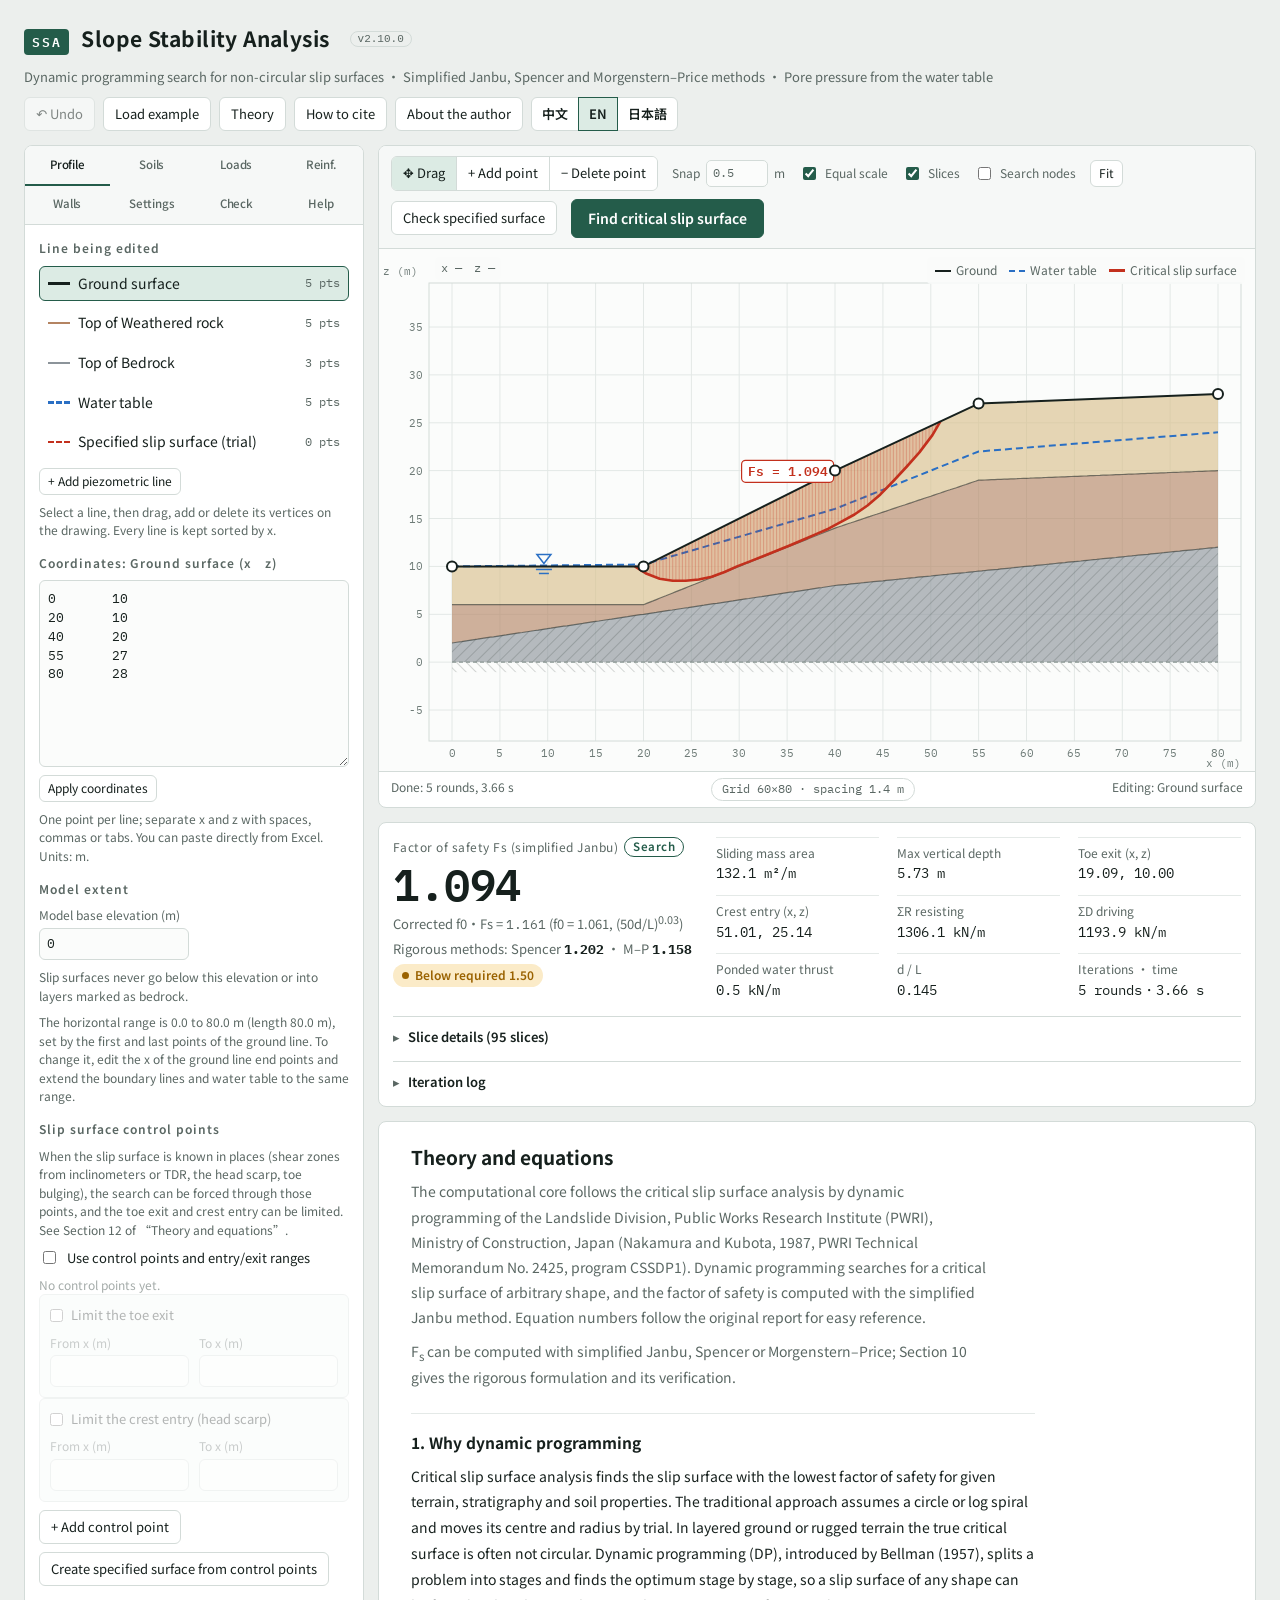
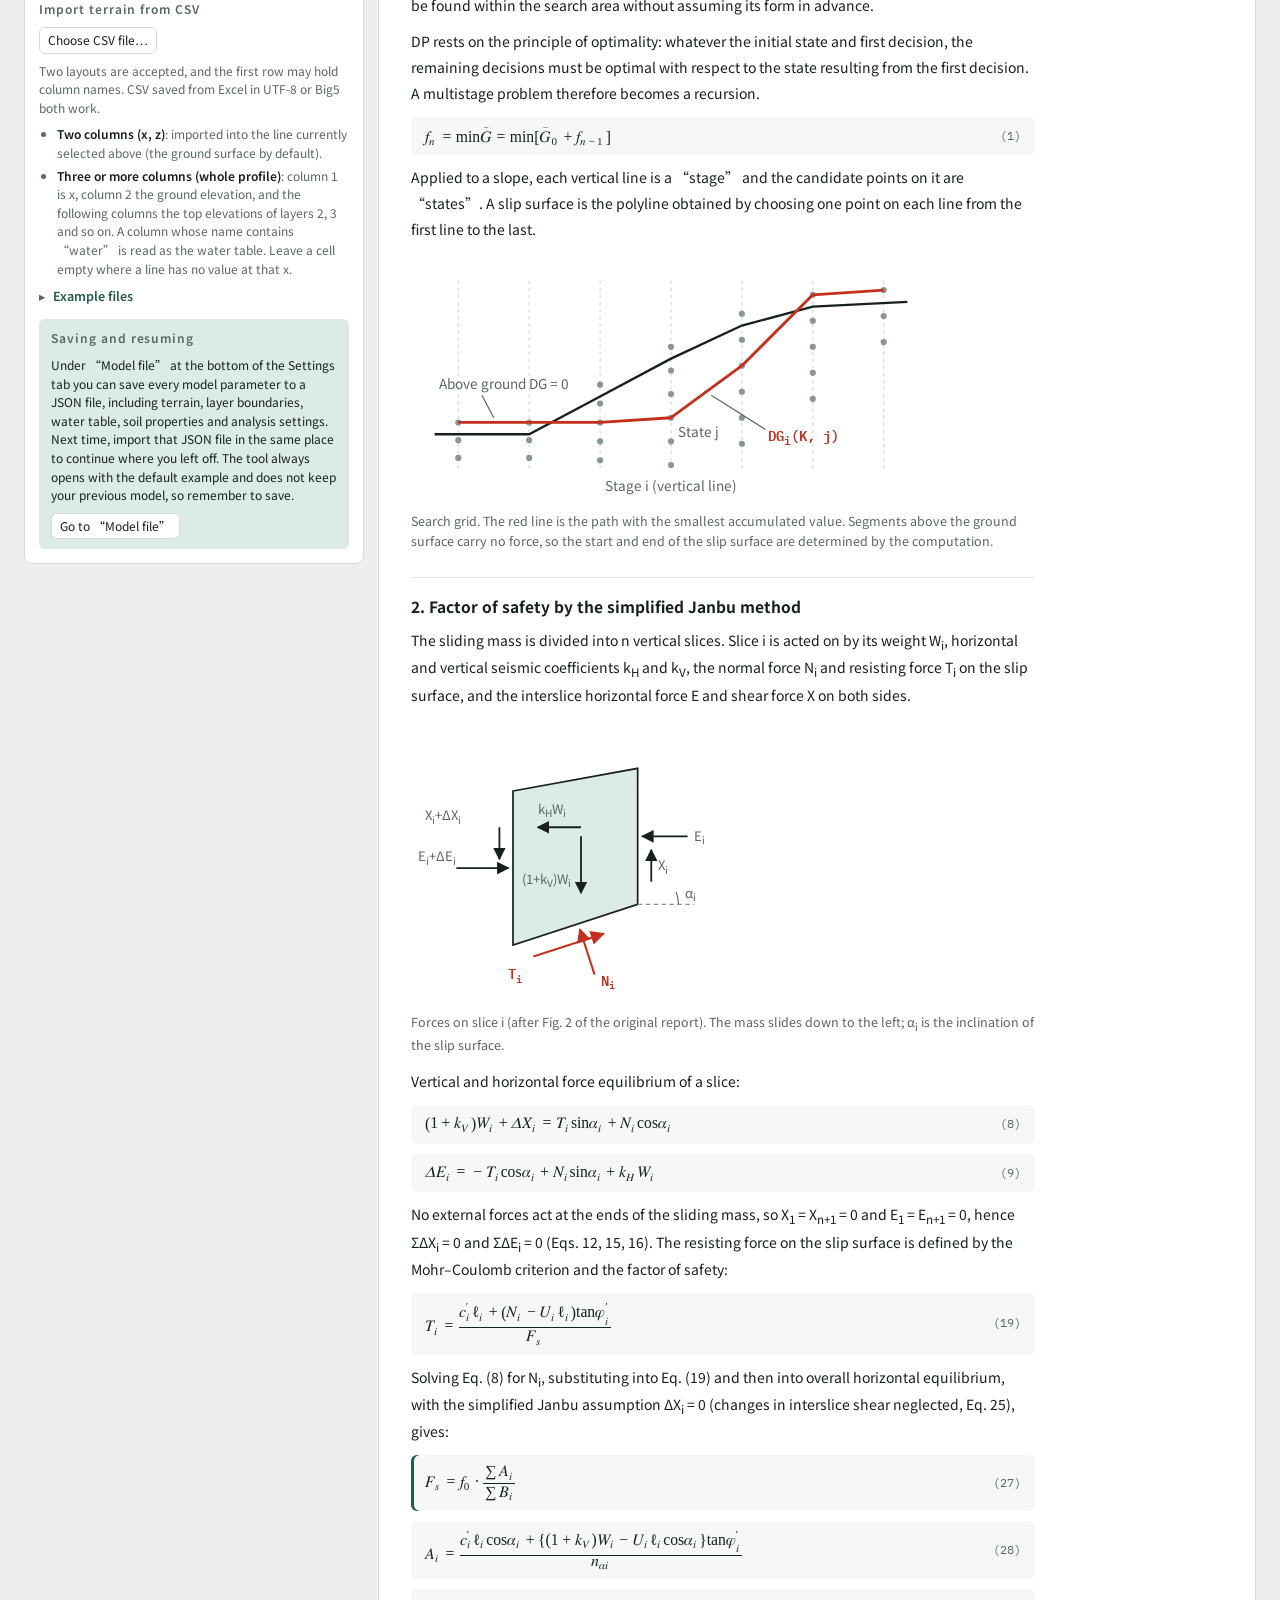
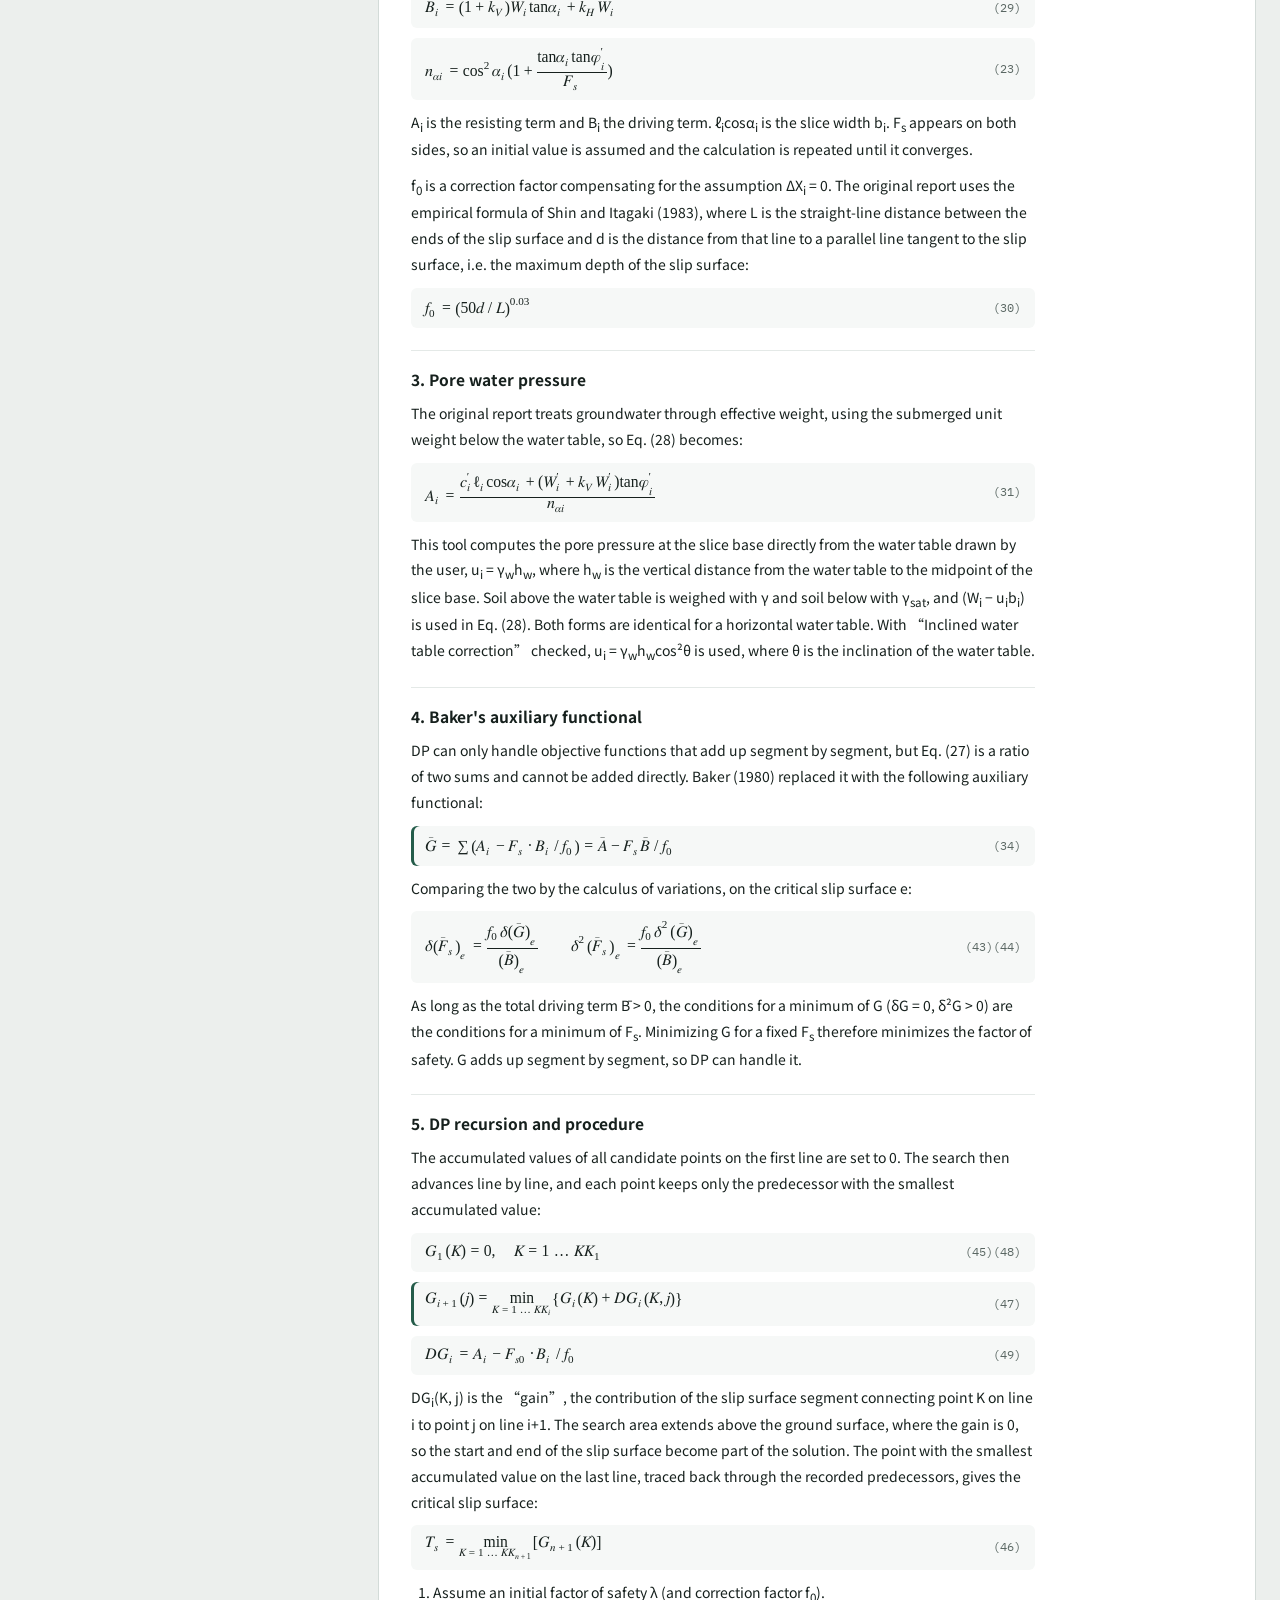
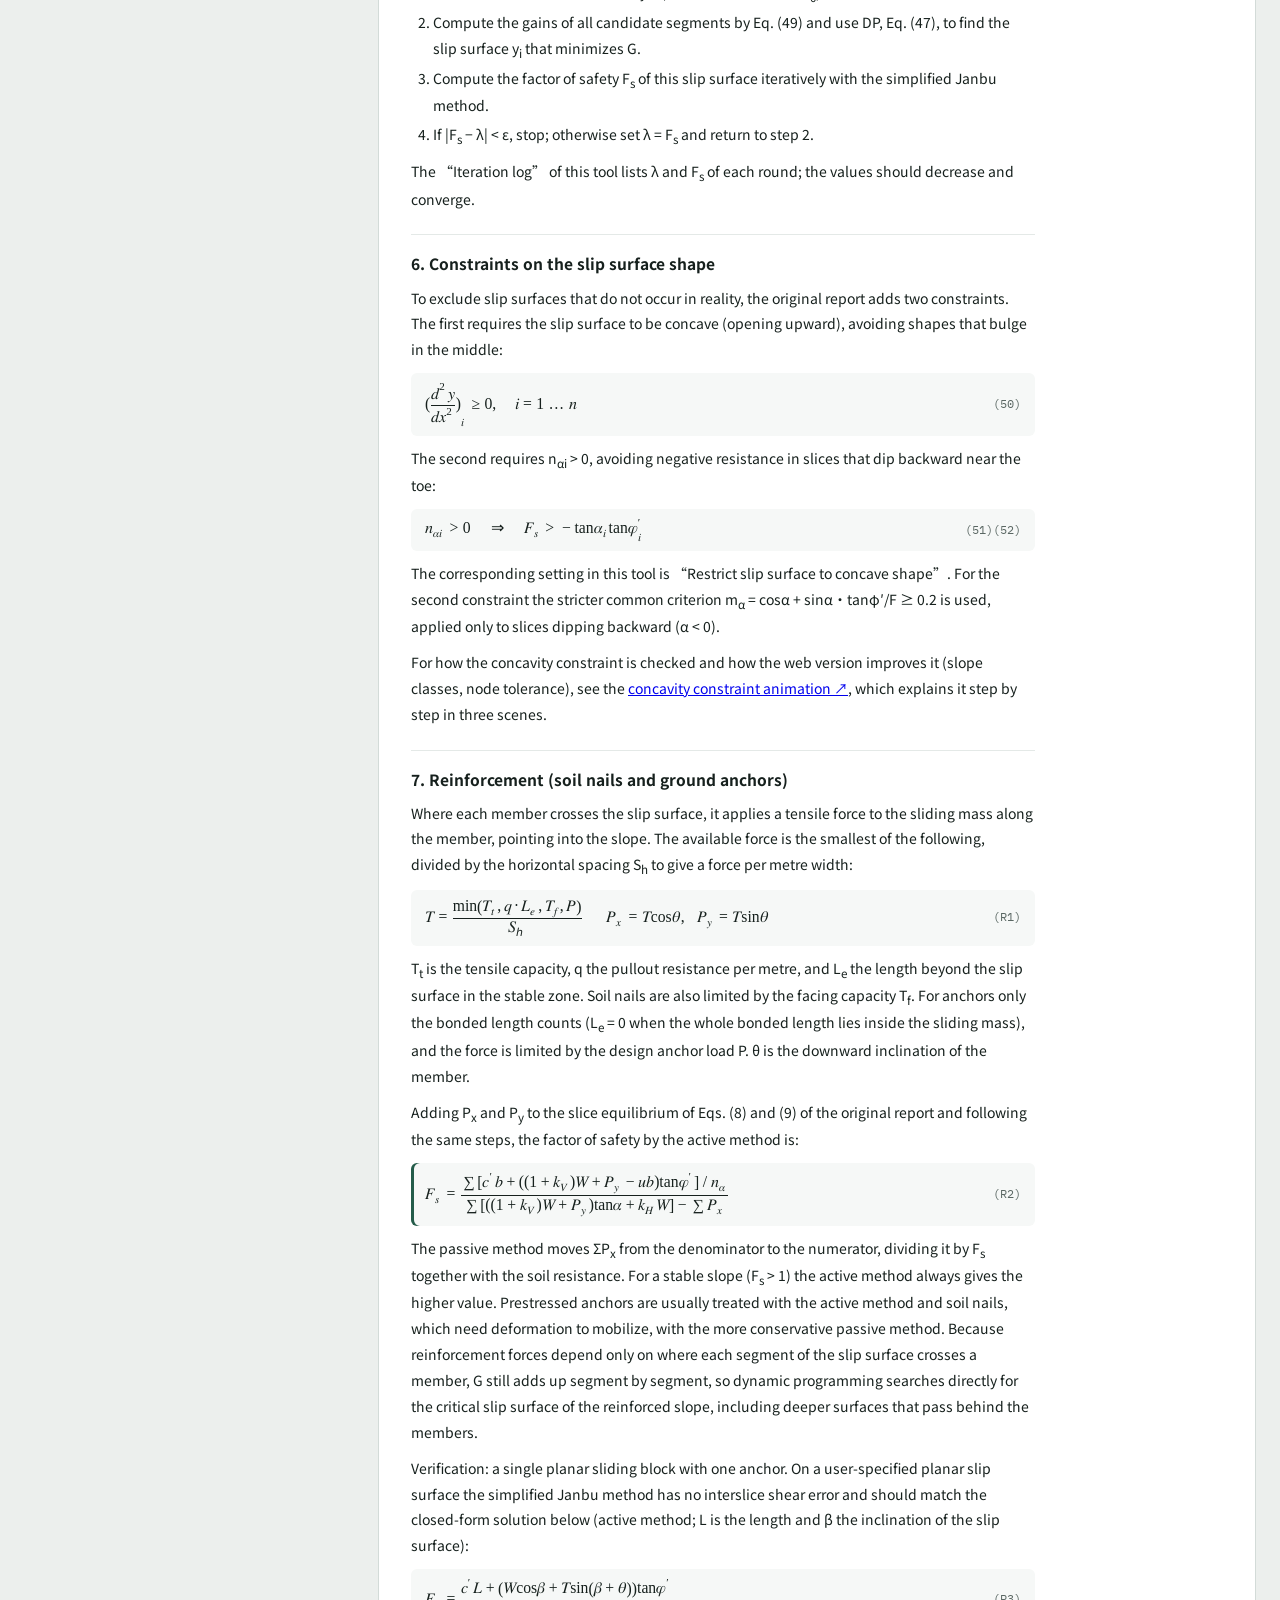
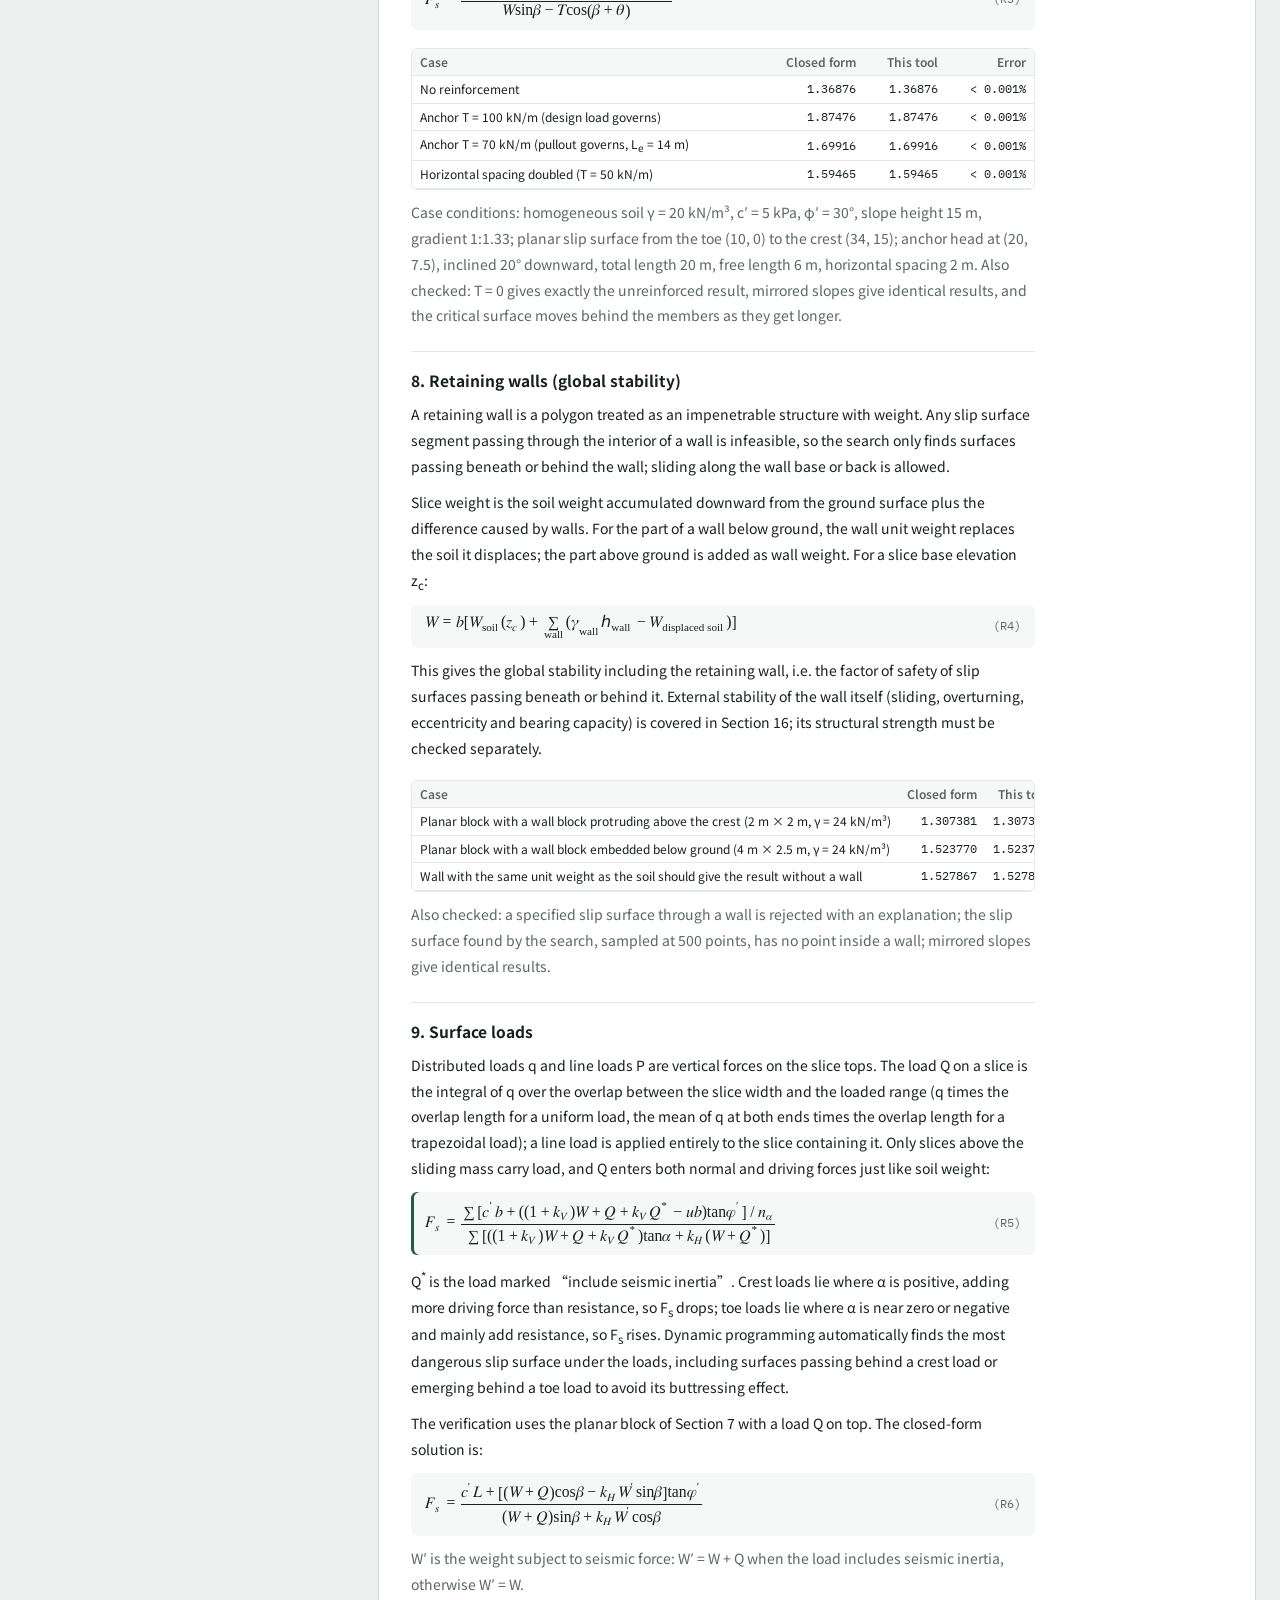
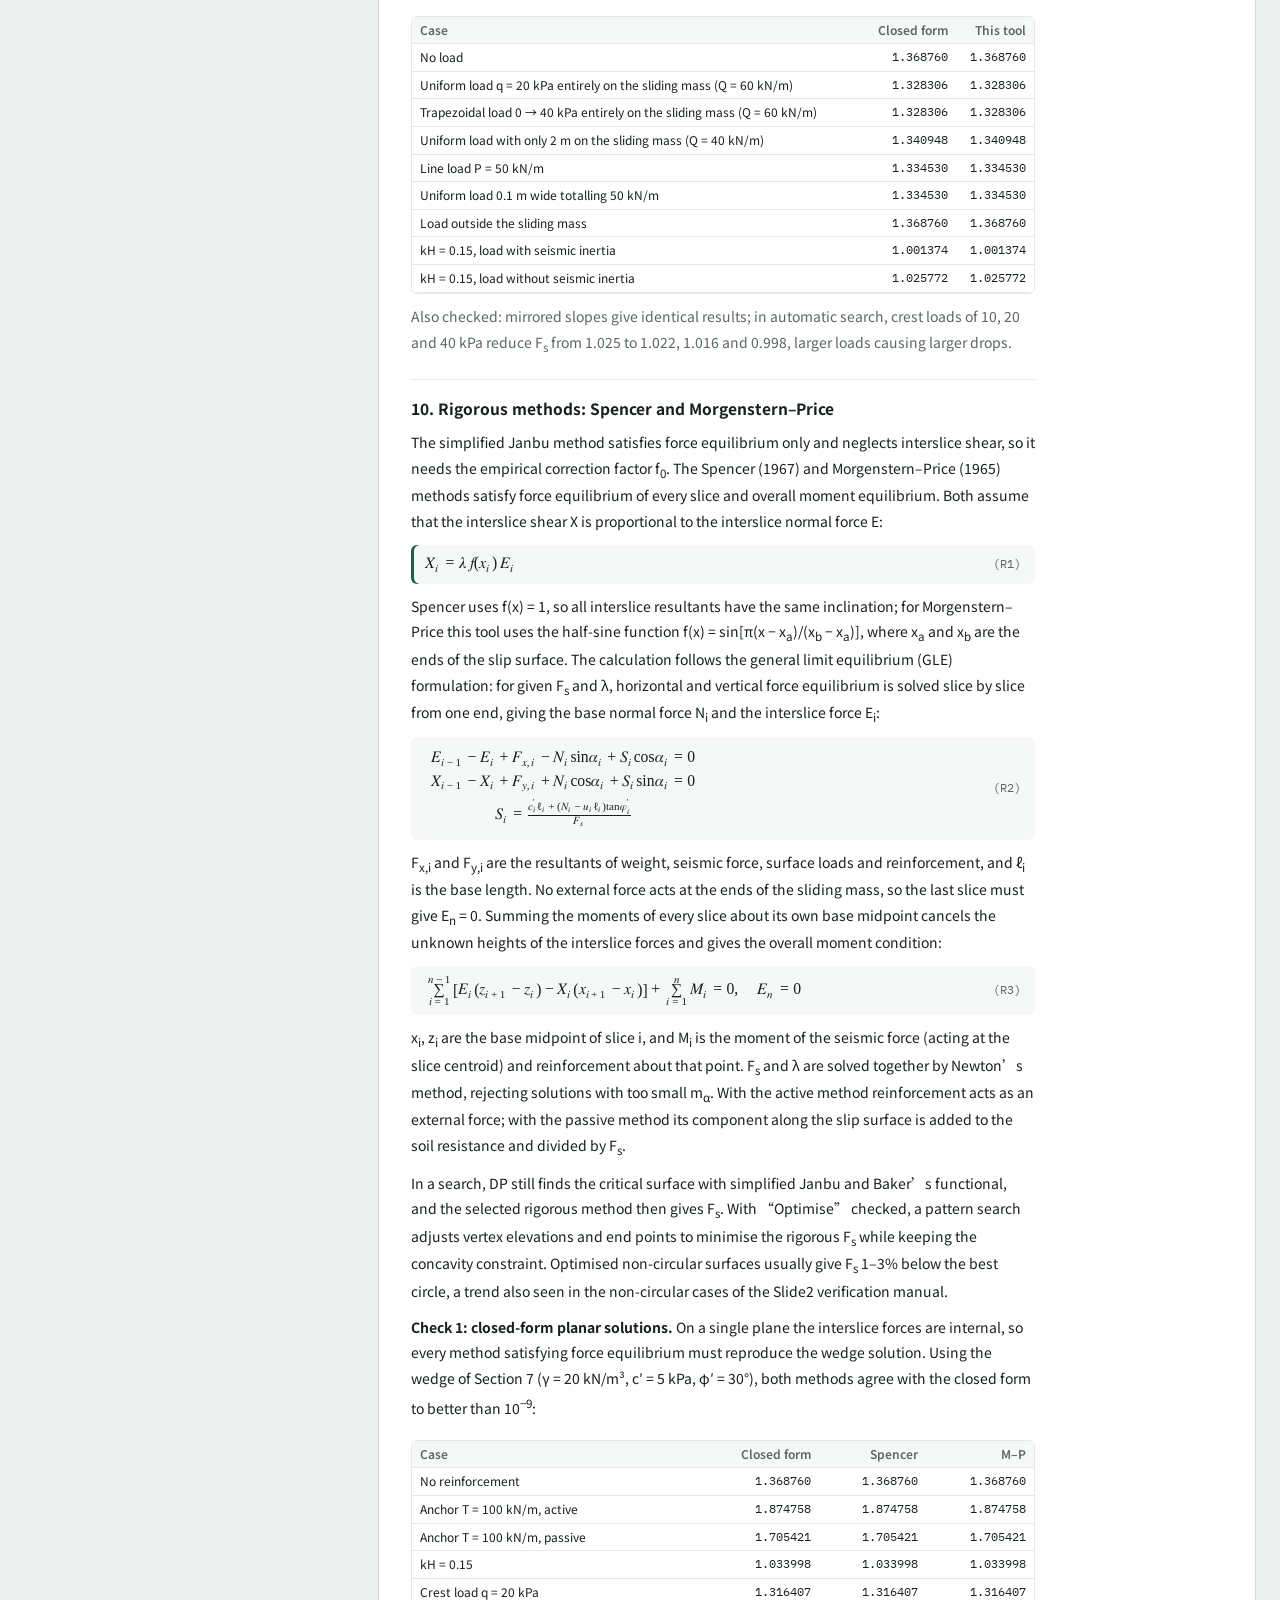
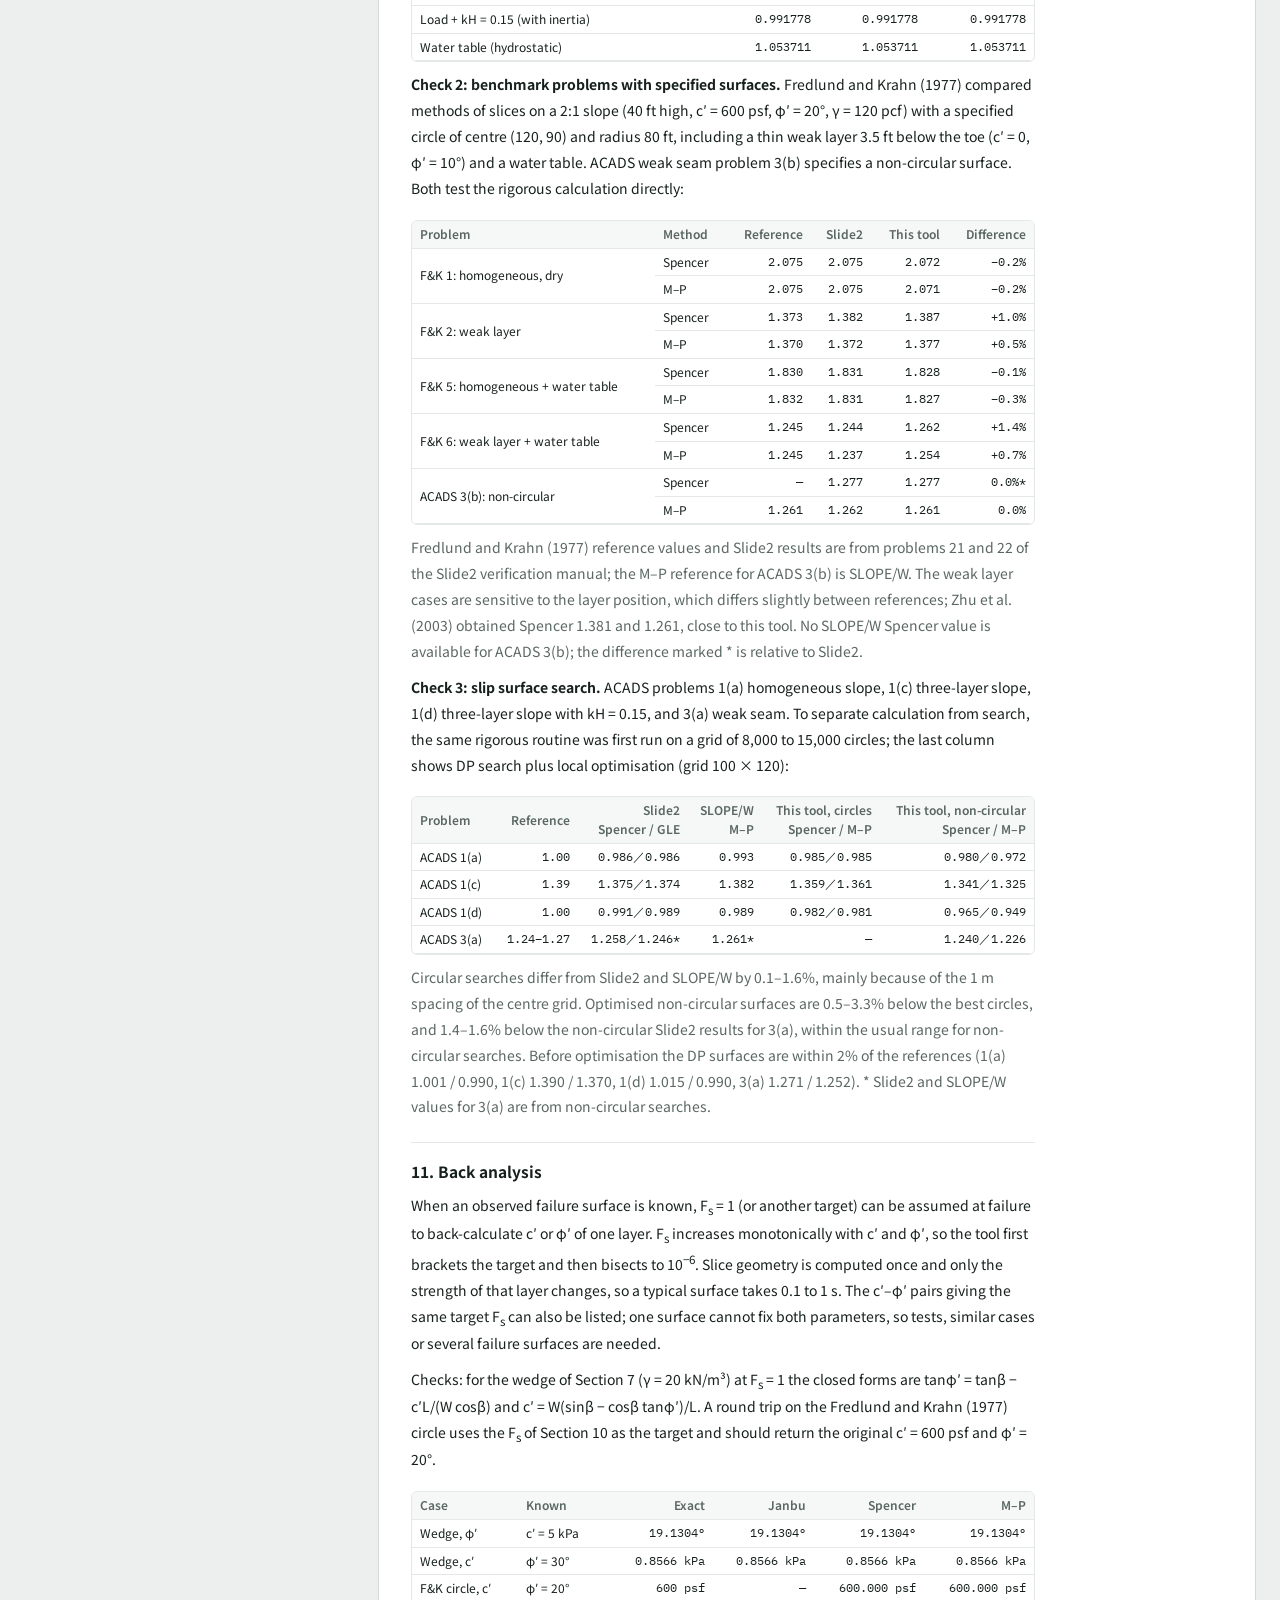
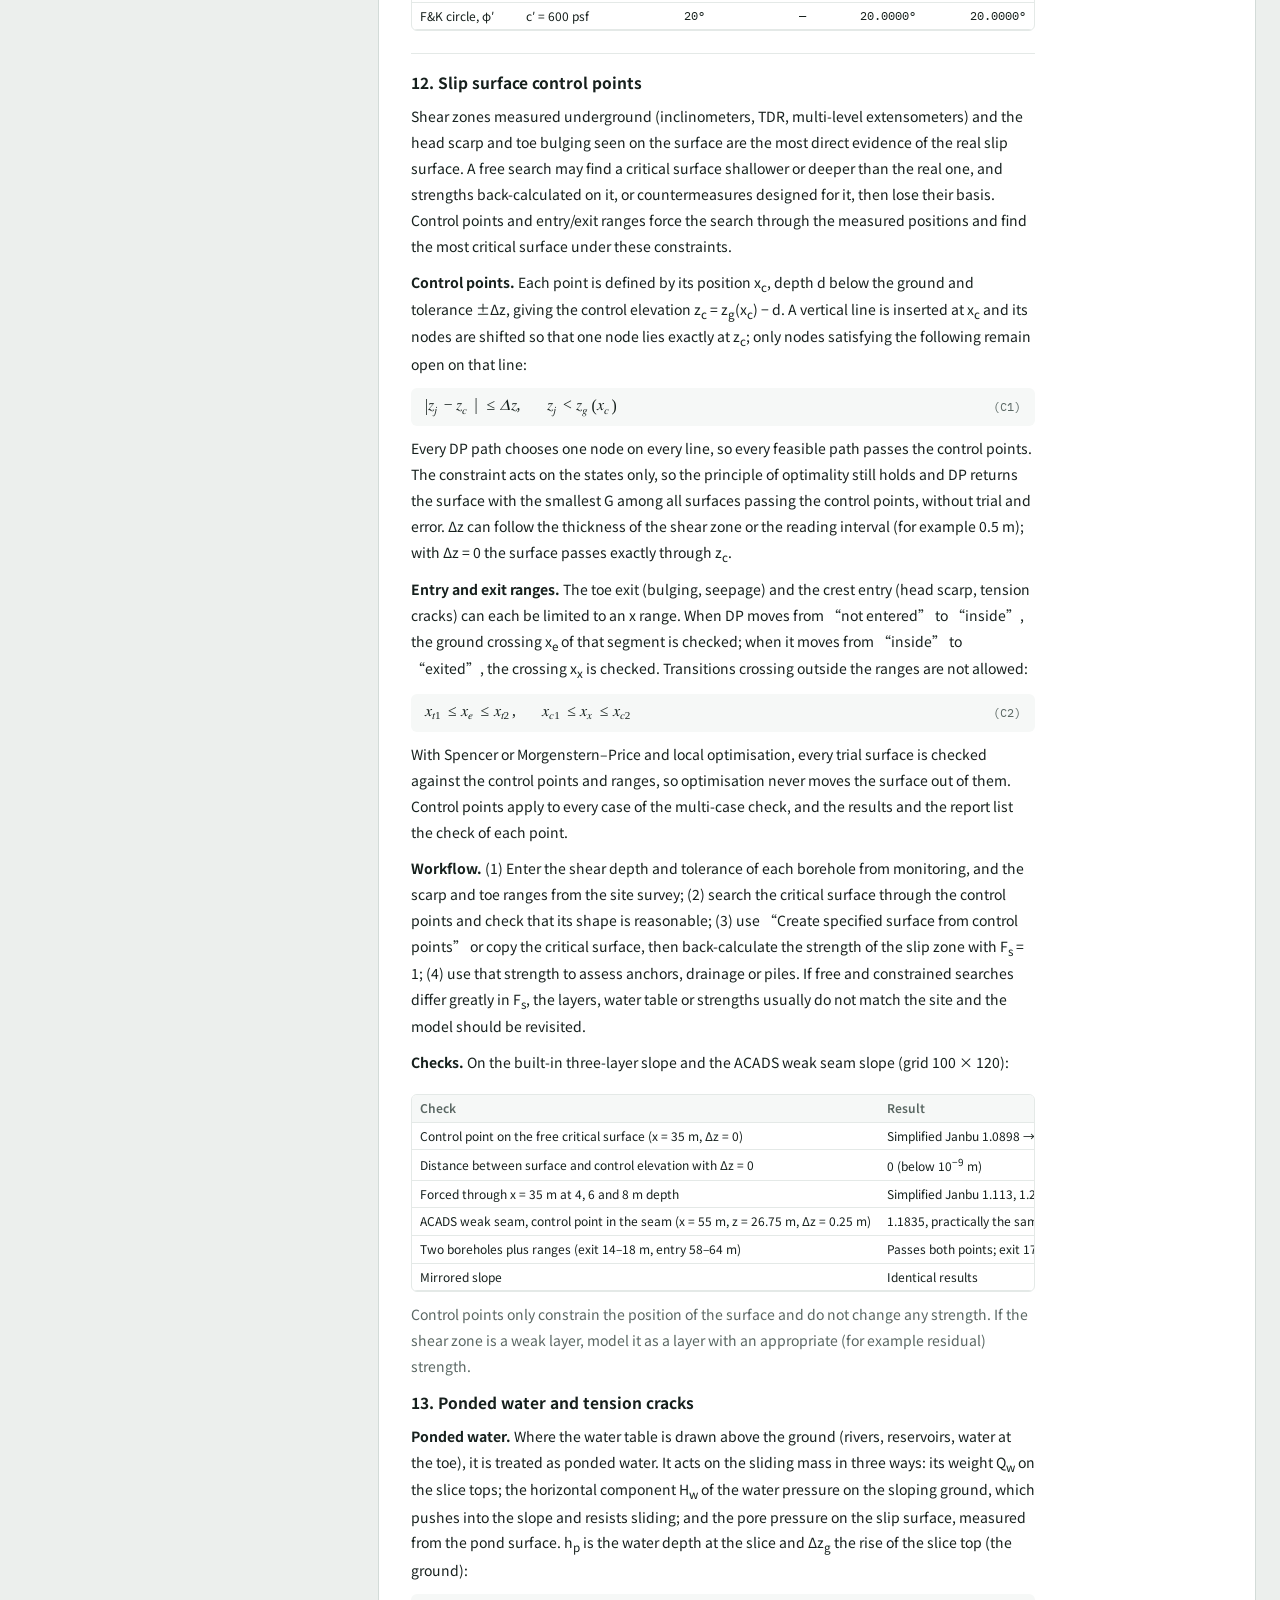
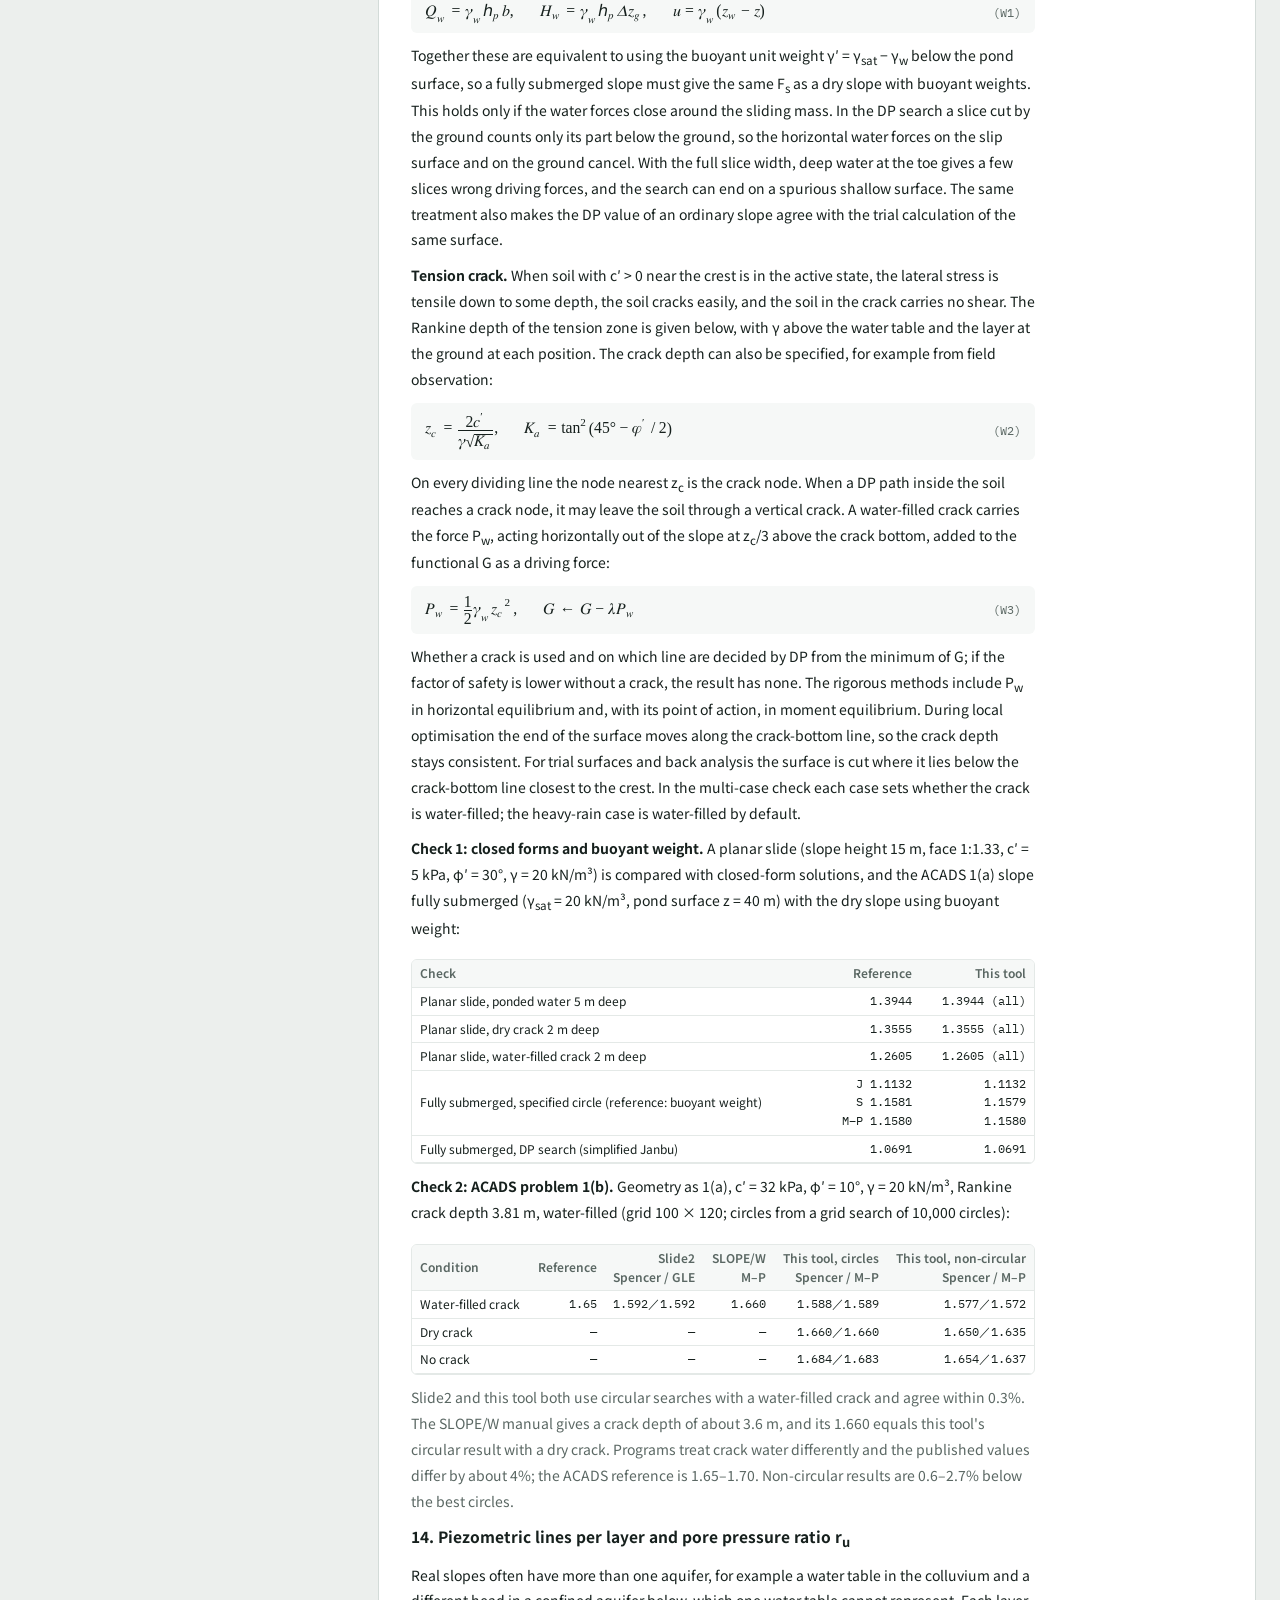
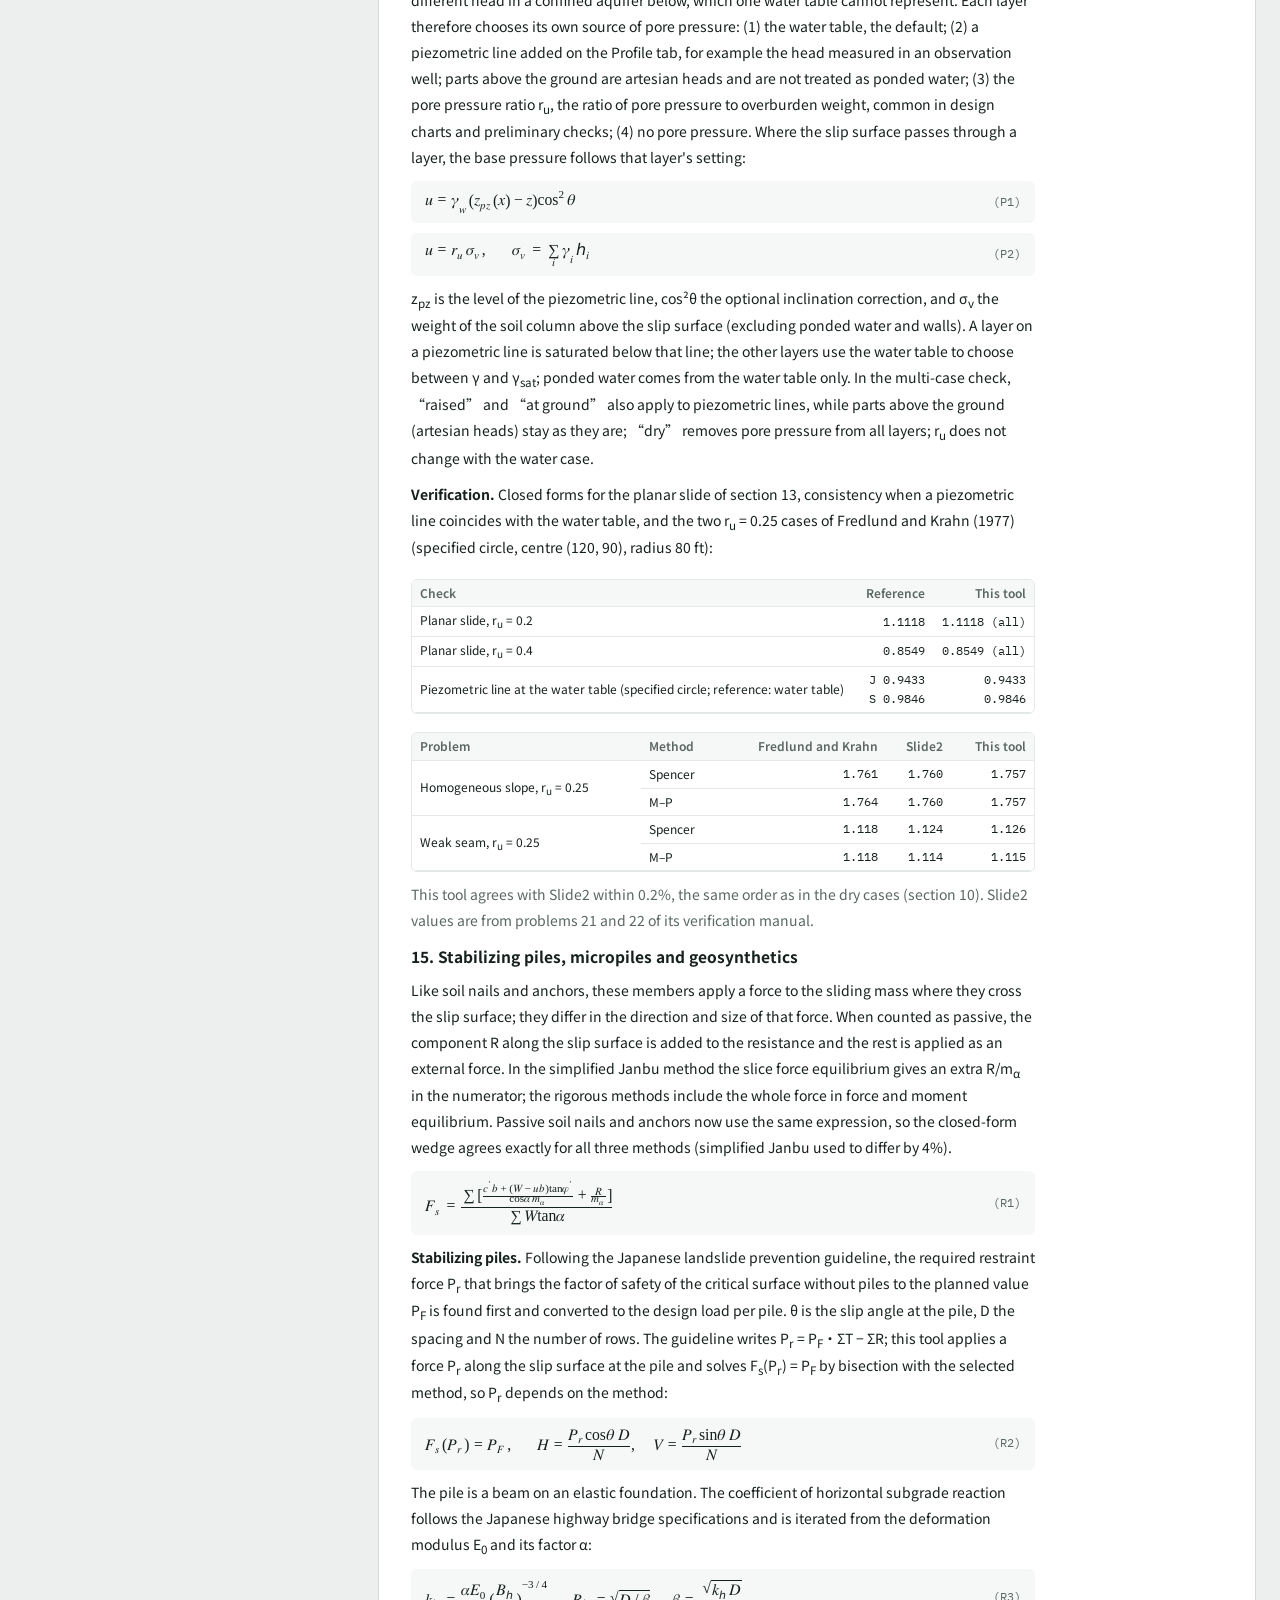
==== commit 236990da: "新增擋土牆外部穩定分析 新增擋土牆外部穩定分析，包含重力式、懸臂式跟扶壁式" ====
--- a/index.html
+++ b/index.html
@@ -92,7 +92,7 @@
 }
 
 /* tabs */
-.tabs{display:grid;grid-template-columns:repeat(7,1fr);border-bottom:1px solid var(--line);background:var(--panel)}
+.tabs{display:grid;grid-template-columns:repeat(4,1fr);border-bottom:1px solid var(--line);background:var(--panel)}
 .tabs button{border:0;background:transparent;padding:10px 1px;font-size:12.5px;white-space:nowrap;overflow:hidden;text-overflow:ellipsis;cursor:pointer;color:var(--muted);font-weight:500;border-bottom:2px solid transparent;margin-bottom:-1px}
 .tabs button[aria-selected="true"]{color:var(--ink);border-bottom-color:var(--accent)}
 .pane{padding:14px;display:grid;gap:14px}
@@ -301,6 +301,9 @@
 .mem.pile{stroke-width:5;stroke-linecap:butt}.mem.pile.emb{stroke:var(--ink);stroke-opacity:.75}.mem.mpile{stroke-width:2.4}.mem.geo{stroke:#1d8a4a;stroke-opacity:.8;stroke-width:2;stroke-dasharray:6 3}.mem.geo.on{stroke:var(--accent);stroke-opacity:1}
 details.adv{margin-top:6px}details.adv>summary{font-size:12px;color:var(--muted);cursor:pointer}
 .pd-tbl td{white-space:normal}
+.wall-h{margin:10px 0 4px;font-size:13px}.wall-tbl th small{display:block;font-weight:400;color:var(--muted)}.wall-tbl td{white-space:normal;font-size:12px}.wall-code{width:100%;table-layout:fixed}.wall-code td,.wall-code th{font-size:12px;white-space:normal}.wall-code th:first-child,.wall-code td:first-child{width:34%}
+.wf{stroke-width:2.2}.wf.w{stroke:#6b4e2e}.wf.p{stroke:var(--slip)}.wf.r{stroke:var(--accent)}.wf-h.w{fill:#6b4e2e}.wf-h.p{fill:var(--slip)}.wf-h.r{fill:var(--accent)}
+.wf-base{stroke:var(--ink);stroke-width:2;stroke-opacity:.35}.wf-mid{stroke:var(--accent);stroke-width:5;stroke-opacity:.55}.wf-lbl{font:11px var(--mono);fill:var(--accent)}
 .ver-tag{font:500 11px var(--mono);color:var(--muted);border:1px solid var(--line);border-radius:10px;padding:1px 7px;margin-left:8px;align-self:center;white-space:nowrap}
 .ver-line{font-family:var(--mono);font-size:11px}
 .ver-bar{height:6px;background:var(--line);border-radius:3px;overflow:hidden;margin:4px 0 8px}.ver-bar i{display:block;height:100%;background:var(--accent)}
@@ -384,6 +387,7 @@
         <button data-i18n="k9" role="tab" aria-selected="false" data-tab="soil" id="tab-soil" type="button">土層</button>
         <button data-i18n="k10" role="tab" aria-selected="false" data-tab="load" id="tab-load" type="button">載重</button>
         <button data-i18n="k11" role="tab" aria-selected="false" data-tab="reinf" id="tab-reinf" type="button">補強</button>
+        <button data-i18n="k487" role="tab" aria-selected="false" data-tab="wall" id="tab-wall" type="button">擋土牆</button>
         <button data-i18n="k12" role="tab" aria-selected="false" data-tab="set" id="tab-set" type="button">設定</button>
         <button data-i18n="k354" role="tab" aria-selected="false" data-tab="case" id="tab-case" type="button">檢核</button>
         <button data-i18n="k13" role="tab" aria-selected="false" data-tab="doc" id="tab-doc" type="button">說明</button>
@@ -548,16 +552,32 @@
           </div>
         </div>
 
+
+      </div>
+
+      <div class="pane" data-pane="wall" hidden>
         <div class="sec">
-          <h3 data-i18n="k75">擋土牆（整體穩定）</h3>
-          <p data-i18n="k76" class="hint">擋土牆視為不可穿越、計入重量的結構物。滑動面只能從牆底下或牆後方通過，牆重計入切片重量。牆體本身的滑動、傾倒與承載力不在此計算，請依規範另行檢核。</p>
+          <h3 data-i18n="k75">擋土牆</h3>
+          <p data-i18n="k76" class="hint">擋土牆在這裡做兩種檢核。外部穩定把牆體當作剛體，檢核滑動、傾倒、偏心與基礎承載力，尺寸一改結果立即更新；整體穩定則把牆視為不可穿越、計入重量的結構物，按「計算最危險滑動面」搜尋從牆底下或牆後方通過的滑動面。設計時先調整尺寸通過外部穩定，再確認整體穩定。牆身與底版的配筋等結構設計不在本工具範圍內。</p>
+          <div class="field"><label data-i18n="k488" for="wallCode">檢核規範</label><select id="wallCode"></select></div>
+          <div class="tblwrap"><table class="wall-code" id="wallCodeTbl"></table></div>
+        </div>
+        <div class="sec">
+          <h3 data-i18n="k489">擋土牆清單</h3>
           <div id="wallList" class="sec"></div>
           <div class="row">
-            <button data-i18n="k77" class="btn" id="btnAddWall" type="button">＋ 重力式擋土牆</button>
+            <button data-i18n="k77" class="btn" id="btnAddWall" type="button">＋ 重力式</button>
+            <button data-i18n="k490" class="btn" id="btnAddWallC" type="button">＋ 懸臂式</button>
+            <button data-i18n="k491" class="btn" id="btnAddWallF" type="button">＋ 扶壁式</button>
           </div>
+          <div class="row"><button data-i18n="k492" class="btn small ghost" id="btnWallEx" type="button">載入擋土牆範例剖面</button></div>
+        </div>
+        <div class="sec">
+          <h3 data-i18n="k493">外部穩定檢核</h3>
+          <p data-i18n="k494" class="hint">各欄為「檢核」頁啟用的情境（沒有啟用的情境時使用目前條件），水位、震度與載重隨情境改變。開啟本頁時，圖上會顯示牆重、土壓力、底面中間三分之一與合力位置。</p>
+          <div id="wallOut" aria-live="polite"></div>
         </div>
       </div>
-
       <div class="pane" data-pane="set" hidden>
         <div class="sec">
           <h3 data-i18n="k78">地震力（擬靜態）</h3>
@@ -735,7 +755,7 @@
             <li data-i18n="k127">二維平面應變、極限平衡分析，不考慮基質吸力。</li>
             <li data-i18n="k128">孔隙水壓以水位線（靜水壓）或 r<sub>u</sub> 計算，不做滲流分析；坡外積水不含波浪與水位驟降時的超額孔隙水壓。</li>
             <li data-i18n="k129">補強只考慮構件拉力，不計抗彎與抗剪。</li>
-            <li data-i18n="k130">擋土牆只做整體穩定，牆體外部穩定與結構強度需另行檢核。</li>
+            <li data-i18n="k130">擋土牆外部穩定把牆體當作剛體，牆身與底版的結構強度（配筋）需另行檢核；牆後土壓力只計均布載重，不計線載重。</li>
             <li data-i18n="k131">載重只考慮垂直方向，不含傾斜載重、隨深度擴散，以及快速加載造成的超額孔隙水壓。</li>
             <li data-i18n="k132">簡易 Janbu 法忽略切片間剪力，未修正值通常偏保守。</li>
           </ul>
@@ -929,7 +949,7 @@
           <p data-i18n="k198">擋土牆以多邊形表示，視為不可穿越、計入重量的結構物。滑動面的任何一段穿過牆體內部都視為不可行，因此搜尋只會找到從牆底下或牆後方通過的滑動面；沿牆底面或牆背滑動則允許。</p>
           <p data-i18n="k199">切片重量由地表往下累加土重，再加上牆體造成的差值。牆體位於地表以下的部分，以牆的單位重取代原本的土重；突出地表的部分則直接加上牆重。對切片底部高程 z<sub>c</sub>：</p>
           <div class="eqn"><math display="block"><mi>W</mi><mo>=</mo><mi>b</mi><mrow><mo>[</mo><msub><mi>W</mi><mtext data-i18n="k200">土</mtext></msub><mo>(</mo><msub><mi>z</mi><mi>c</mi></msub><mo>)</mo><mo>+</mo><munder><mo>∑</mo><mtext data-i18n="k201">牆</mtext></munder><mrow><mo>(</mo><msub><mi>γ</mi><mtext data-i18n="k202">牆</mtext></msub><msub><mi>h</mi><mtext data-i18n="k203">牆</mtext></msub><mo>−</mo><msub><mi>W</mi><mtext data-i18n="k204">被取代的土</mtext></msub><mo>)</mo></mrow><mo>]</mo></mrow></math><span class="eqno">(R4)</span></div>
-          <p data-i18n="k205">這樣處理的是包含擋土牆在內的整體穩定，也就是滑動面從牆底或牆後通過時的安全係數。牆體本身沿底面滑動、傾倒、地基承載力等外部穩定，以及牆身結構強度，仍須依土壓力理論與相關規範另行檢核。</p>
+          <p data-i18n="k205">這樣處理的是包含擋土牆在內的整體穩定，也就是滑動面從牆底或牆後通過時的安全係數。牆體本身的滑動、傾倒、偏心與基礎承載力等外部穩定見第十六節，牆身結構強度須另行檢核。</p>
           <div class="tblwrap" style="max-height:none"><table>
             <thead><tr><th data-i18n="k206" class="t">驗證情況</th><th data-i18n="k207">封閉解</th><th data-i18n="k208">本工具</th></tr></thead>
             <tbody>
@@ -1060,6 +1080,35 @@
             <tr><td class="t">Q<sub>p1</sub> / Q<sub>p2</sub> (kN)</td><td>602.67 / 1,529.41</td><td>602.65 / 1,529.36</td></tr>
           </tbody></table></div>
           <p data-i18n="k475" class="hint">差異在 0.03% 以內，來自計算例把 EI 進位為 19,180 kN·m²（本工具 19,178）。懸臂樁的彎矩與 Chang 公式直接計算相同；在指定滑動面上加入求得的 P<sub>r</sub> 後，F<sub>s</sub> 等於計畫安全率（1.20000）。計算例取自市售鋼管杭設計軟體的公開範例。</p>
+        </section>
+
+        <section class="th-sec">
+          <h3 data-i18n="k495">十六、擋土牆外部穩定</h3>
+          <p data-i18n="k496">外部穩定把牆體當作剛體，以前趾為原點、往坡內為正的局部座標計算各力。重力式擋土牆的土壓力作用在牆背，採 Coulomb 公式，牆背摩擦角 δ 預設 2φ′/3；懸臂式與扶壁式擋土牆的土壓力作用在通過踵端的鉛直假想背面，採 Rankine 公式（δ = β），底版上方到地表的土重計入牆體。扶壁以 (γ<sub>c</sub> − γ<sub>s</sub>)·A·t/s 計入淨重，t 為扶壁厚、s 為間距。回填坡度 β 取牆背後一倍牆高範圍內的平均地表坡度。</p>
+          <div class="eqn"><math display="block"><msub><mi>K</mi><mi>a</mi></msub><mo>=</mo><mfrac><mrow><msup><mi>cos</mi><mn>2</mn></msup><mi>φ</mi></mrow><mrow><mi>cos</mi><mi>δ</mi><msup><mrow><mo>[</mo><mn>1</mn><mo>+</mo><msqrt><mfrac><mrow><mi>sin</mi><mo>(</mo><mi>φ</mi><mo>+</mo><mi>δ</mi><mo>)</mo><mi>sin</mi><mo>(</mo><mi>φ</mi><mo>−</mo><mi>β</mi><mo>)</mo></mrow><mrow><mi>cos</mi><mi>δ</mi><mi>cos</mi><mi>β</mi></mrow></mfrac></msqrt><mo>]</mo></mrow><mn>2</mn></msup></mrow></mfrac><mo>,</mo><mspace width='1.5em'/><msub><mi>K</mi><mi>a</mi></msub><mo>=</mo><mi>cos</mi><mi>β</mi><mfrac><mrow><mi>cos</mi><mi>β</mi><mo>−</mo><msqrt><mrow><msup><mi>cos</mi><mn>2</mn></msup><mi>β</mi><mo>−</mo><msup><mi>cos</mi><mn>2</mn></msup><mi>φ</mi></mrow></msqrt></mrow><mrow><mi>cos</mi><mi>β</mi><mo>+</mo><msqrt><mrow><msup><mi>cos</mi><mn>2</mn></msup><mi>β</mi><mo>−</mo><msup><mi>cos</mi><mn>2</mn></msup><mi>φ</mi></mrow></msqrt></mrow></mfrac></math><span class="eqno">(W1)</span></div>
+          <p data-i18n="k497">地震時以 Mononobe–Okabe 公式計算土壓力係數，乘以 (1 − k<sub>v</sub>)，並把牆體與土體的慣性力 k<sub>h</sub>·W 作用在各自的形心，重量乘以 (1 − k<sub>v</sub>)。φ − β − θ ≤ 0 時公式失效，程式取根號項為 0 並提出警告。</p>
+          <div class="eqn"><math display="block"><msub><mi>K</mi><mi>AE</mi></msub><mo>=</mo><mfrac><mrow><msup><mi>cos</mi><mn>2</mn></msup><mo>(</mo><mi>φ</mi><mo>−</mo><mi>θ</mi><mo>)</mo></mrow><mrow><mi>cos</mi><mi>θ</mi><mi>cos</mi><mo>(</mo><mi>δ</mi><mo>+</mo><mi>θ</mi><mo>)</mo><msup><mrow><mo>[</mo><mn>1</mn><mo>+</mo><msqrt><mfrac><mrow><mi>sin</mi><mo>(</mo><mi>φ</mi><mo>+</mo><mi>δ</mi><mo>)</mo><mi>sin</mi><mo>(</mo><mi>φ</mi><mo>−</mo><mi>β</mi><mo>−</mo><mi>θ</mi><mo>)</mo></mrow><mrow><mi>cos</mi><mo>(</mo><mi>δ</mi><mo>+</mo><mi>θ</mi><mo>)</mo><mi>cos</mi><mi>β</mi></mrow></mfrac></msqrt><mo>]</mo></mrow><mn>2</mn></msup></mrow></mfrac><mo>,</mo><mspace width='1.5em'/><mi>θ</mi><mo>=</mo><msup><mi>tan</mi><mrow><mo>−</mo><mn>1</mn></mrow></msup><mfrac><msub><mi>k</mi><mi>h</mi></msub><mrow><mn>1</mn><mo>−</mo><msub><mi>k</mi><mi>v</mi></msub></mrow></mfrac></math><span class="eqno">(W2)</span></div>
+          <p data-i18n="k498">土壓力沿深度逐段積分。σ′<sub>v</sub> 由背後地表起算，水位以上用 γ，以下用 γ<sub>sat</sub> − γ<sub>w</sub>；背填土取牆背中段的土層，可在牆的設定中改為指定值。地表載重 q 取牆背後一倍牆高範圍內均布載重的平均值，線載重不計入。牆背水壓以牆後地下水位計算，底面揚壓力為梯形分布；勾選「排水良好」時兩者都不計。</p>
+          <div class="eqn"><math display="block"><msub><mi>σ</mi><mi>a</mi></msub><mo>=</mo><mi>max</mi><mo>(</mo><mn>0</mn><mo>,</mo><mi>K</mi><msubsup><mi>σ</mi><mi>v</mi><mo>′</mo></msubsup><mo>−</mo><mn>2</mn><msup><mi>c</mi><mo>′</mo></msup><msqrt><msub><mi>K</mi><mi>a</mi></msub></msqrt><mo>)</mo><mo>,</mo><mspace width='1em'/><msubsup><mi>σ</mi><mi>v</mi><mo>′</mo></msubsup><mo>=</mo><mi>q</mi><mo>+</mo><mo>∑</mo><msup><mi>γ</mi><mo>′</mo></msup><mi>Δ</mi><mi>z</mi><mo>,</mo><mspace width='1em'/><msub><mi>P</mi><mi>w</mi></msub><mo>=</mo><mfrac><mn>1</mn><mn>2</mn></mfrac><msub><mi>γ</mi><mi>w</mi></msub><msubsup><mi>h</mi><mi>w</mi><mn>2</mn></msubsup></math><span class="eqno">(W3)</span></div>
+          <p data-i18n="k499">所有力矩以前趾為中心。∑H 含土壓力水平分量、牆背水壓與地震慣性力，∑V 含牆重、土重、土壓力鉛直分量並扣除揚壓力。底面摩擦係數 μ 預設 tan(2φ′<sub>f</sub>/3)，φ′<sub>f</sub> 為基礎土的摩擦角；勾選時滑動可計入牆前被動土壓的 50%。合力位置 x<sub>r</sub> = (M<sub>r</sub> − M<sub>o</sub>)/∑V。</p>
+          <div class="eqn"><math display="block"><msub><mi>F</mi><mi>s</mi></msub><mo>=</mo><mfrac><mrow><mi>μ</mi><mo>∑</mo><mi>V</mi><mo>+</mo><msub><mi>P</mi><mi>p</mi></msub></mrow><mrow><mo>∑</mo><mi>H</mi></mrow></mfrac><mo>,</mo><mspace width='1em'/><msub><mi>F</mi><mi>o</mi></msub><mo>=</mo><mfrac><msub><mi>M</mi><mi>r</mi></msub><msub><mi>M</mi><mi>o</mi></msub></mfrac><mo>,</mo><mspace width='1em'/><mi>e</mi><mo>=</mo><mfrac><mi>B</mi><mn>2</mn></mfrac><mo>−</mo><mfrac><mrow><msub><mi>M</mi><mi>r</mi></msub><mo>−</mo><msub><mi>M</mi><mi>o</mi></msub></mrow><mrow><mo>∑</mo><mi>V</mi></mrow></mfrac></math><span class="eqno">(W4)</span></div>
+          <div class="eqn"><math display="block"><msub><mi>q</mi><mtext>max, min</mtext></msub><mo>=</mo><mfrac><mrow><mo>∑</mo><mi>V</mi></mrow><mi>B</mi></mfrac><mo>(</mo><mn>1</mn><mo>±</mo><mfrac><mrow><mn>6</mn><mi>e</mi></mrow><mi>B</mi></mfrac><mo>)</mo><mspace width='1em'/><mo>(</mo><mi>e</mi><mo>≤</mo><mi>B</mi><mo>/</mo><mn>6</mn><mo>)</mo><mo>,</mo><mspace width='1.5em'/><msub><mi>q</mi><mi>max</mi></msub><mo>=</mo><mfrac><mrow><mn>2</mn><mo>∑</mo><mi>V</mi></mrow><mrow><mn>3</mn><msub><mi>x</mi><mi>r</mi></msub></mrow></mfrac><mspace width='1em'/><mo>(</mo><mi>e</mi><mo>&gt;</mo><mi>B</mi><mo>/</mo><mn>6</mn><mo>)</mo></math><span class="eqno">(W5)</span></div>
+          <p data-i18n="k500">基礎承載力以 Meyerhof 公式計算（帶狀基礎），採有效寬度 B′ = B − 2|e|，承載力係數 N<sub>q</sub> = e<sup>π tanφ</sup> tan²(45° + φ/2)、N<sub>c</sub> = (N<sub>q</sub> − 1) cotφ、N<sub>γ</sub> = 2(N<sub>q</sub> + 1) tanφ，深度係數依 Das，荷重傾斜係數 F<sub>ci</sub> = F<sub>qi</sub> = (1 − ψ/90°)²、F<sub>γi</sub> = (1 − ψ/φ)²，ψ = tan<sup>−1</sup>(∑H/∑V)。也可改為輸入容許承載力 q<sub>a</sub>，以 q<sub>max</sub> ≤ q<sub>a</sub> 檢核。</p>
+          <div class="eqn"><math display="block"><msub><mi>q</mi><mi>u</mi></msub><mo>=</mo><msup><mi>c</mi><mo>′</mo></msup><msub><mi>N</mi><mi>c</mi></msub><msub><mi>F</mi><mi>cd</mi></msub><msub><mi>F</mi><mi>ci</mi></msub><mo>+</mo><mi>q</mi><msub><mi>N</mi><mi>q</mi></msub><msub><mi>F</mi><mi>qd</mi></msub><msub><mi>F</mi><mi>qi</mi></msub><mo>+</mo><mfrac><mn>1</mn><mn>2</mn></mfrac><mi>γ</mi><msup><mi>B</mi><mo>′</mo></msup><msub><mi>N</mi><mi>γ</mi></msub><msub><mi>F</mi><mi>γi</mi></msub><mo>,</mo><mspace width='1em'/><msub><mi>F</mi><mi>s</mi></msub><mo>=</mo><mfrac><msub><mi>q</mi><mi>u</mi></msub><msub><mi>q</mi><mi>max</mi></msub></mfrac></math><span class="eqno">(W6)</span></div>
+          <p data-i18n="k501">要求安全係數以下拉選單選擇規範，預設為水土保持技術規範第 120 條，另有建築物基礎構造設計規範與公路橋梁設計規範。各情境依「檢核」頁的設定計算，地震情境採地震時的要求值。</p>
+          <p data-i18n="k502"><strong>驗證。</strong>土壓力係數與承載力係數和教科書表值比對，力系層級以兩個已發表的計算例比對，完整牆體以手算比對：</p>
+          <div class="tblwrap" style="max-height:none"><table><thead><tr><th data-i18n="k380" class="t">檢查項目</th><th data-i18n="k513">參考值</th><th data-i18n="k305">本工具</th></tr></thead><tbody>
+            <tr><td data-i18n="k503" class="t">Coulomb K<sub>a</sub>（φ 30°、δ 20°、β 0°）</td><td>0.2973</td><td>0.2973</td></tr>
+            <tr><td data-i18n="k504" class="t">Rankine K<sub>a</sub>（φ 30°、β 10°）</td><td>0.3495</td><td>0.3495</td></tr>
+            <tr><td data-i18n="k505" class="t">Mononobe–Okabe K<sub>AE</sub>（φ 30°、δ 0°、k<sub>h</sub> 0.2）</td><td>0.4733</td><td>0.4733</td></tr>
+            <tr><td data-i18n="k506" class="t">N<sub>q</sub>／N<sub>c</sub>／N<sub>γ</sub>（φ 30°）</td><td>18.40／30.14／22.40</td><td>18.40／30.14／22.40</td></tr>
+            <tr><td data-i18n="k507" class="t">講習範例（高雄市政府水利局）F<sub>o</sub>／F<sub>s</sub>／e／q<sub>max</sub>／q<sub>min</sub></td><td>2.74／1.66／0.414／16.44／2.32</td><td>2.745／1.663／0.414／16.44／2.33</td></tr>
+            <tr><td data-i18n="k508" class="t">Tawfiq 例題 2 F<sub>s</sub>／F<sub>o</sub>／e／q<sub>max</sub>／q<sub>min</sub></td><td>2.1／3.8／0.0656／1047.8／949.6</td><td>2.074／3.876／0.0657／1047.9／949.6</td></tr>
+            <tr><td data-i18n="k509" class="t">懸臂式 6 m 牆，水平回填 F<sub>o</sub>／F<sub>s</sub>／q<sub>max</sub></td><td>3.9583／1.2144／120.737</td><td>3.9583／1.2144／120.737</td></tr>
+            <tr><td data-i18n="k510" class="t">重力式 4 m 牆，k<sub>h</sub> 0.2 F<sub>s</sub>／F<sub>o</sub></td><td>0.4804／1.2010</td><td>0.4804／1.2010</td></tr>
+            <tr><td data-i18n="k511" class="t">重力式 4 m 牆，牆後水位 2 m F<sub>s</sub>／F<sub>o</sub></td><td>0.5982／1.5766</td><td>0.5982／1.5766</td></tr>
+          </tbody></table></div>
+          <p data-i18n="k512" class="hint">表值與計算例的差異來自原文的四捨五入。手算比對的差異在 10<sup>−6</sup> 以內，來自底版上方土重的數值積分。</p>
         </section>
 
         <section class="th-sec">
@@ -2574,7 +2623,170 @@
     return out;
   }
 
-  return { solve, evaluate, backCalc, pileDesign, pileCheck, STEEL, validate, interp, sortP, profileAt, _rig: { prepare, buildSlices, rigPrep, gle, clipSlip, refine, rigF, evalSlip } };
+  /* ===================== retaining walls: external stability (sliding, overturning, bearing) ===================== */
+  const D2R = Math.PI / 180;
+  // Coulomb active coefficient, vertical back, backfill slope b, wall friction d (radians)
+  function kaCoulomb(f, d, b) {
+    const s = Math.sin(f + d) * Math.sin(f - b) / (Math.cos(d) * Math.cos(b));
+    return Math.cos(f) ** 2 / (Math.cos(d) * (1 + Math.sqrt(Math.max(0, s))) ** 2);
+  }
+  // Rankine active coefficient for a backfill sloping at b (thrust parallel to the slope)
+  function kaRankine(f, b) {
+    const cb = Math.cos(b), r = Math.sqrt(Math.max(0, cb * cb - Math.cos(f) ** 2));
+    return cb * (cb - r) / (cb + r);
+  }
+  // Mononobe–Okabe seismic active coefficient, vertical back; psi = atan(kh / (1 − kv))
+  function kaMO(f, d, b, psi) {
+    const s = Math.sin(f + d) * Math.sin(f - b - psi) / (Math.cos(d + psi) * Math.cos(b));
+    return Math.cos(f - psi) ** 2 / (Math.cos(psi) * Math.cos(d + psi) * (1 + Math.sqrt(Math.max(0, s))) ** 2);
+  }
+  // Meyerhof bearing capacity with depth and inclination factors (Das); B is the effective width, inc the load inclination (radians)
+  function bearingQu(c, phiDeg, gam, Df, B, inc) {
+    const f = phiDeg * D2R, tf = Math.tan(f);
+    const Nq = f > 0 ? Math.exp(Math.PI * tf) * Math.tan(Math.PI / 4 + f / 2) ** 2 : 1, Nc = f > 0 ? (Nq - 1) / tf : 5.14, Ng = 2 * (Nq + 1) * tf;
+    const r = B > 0 ? Math.min(Df / B, 1) : 0;
+    const Fqd = f > 0 ? 1 + 2 * tf * (1 - Math.sin(f)) ** 2 * r : 1, Fcd = f > 0 ? Fqd - (1 - Fqd) / (Nc * tf) : 1 + 0.4 * r, Fgd = 1;
+    const id = inc / D2R, Fci = Math.max(0, 1 - id / 90) ** 2, Fgi = phiDeg > 0 ? Math.max(0, 1 - id / phiDeg) ** 2 : 0;
+    const q = gam * Df;
+    return { qu: c * Nc * Fcd * Fci + q * Nq * Fqd * Fci + 0.5 * gam * B * Ng * Fgd * Fgi, Nc, Nq, Ng, Fcd, Fqd, Fci, Fgi };
+  }
+  /* stability from resultant forces (per unit length): V vertical, Hd horizontal driving, Mr and Mo about the toe, B base width,
+     mu base friction, Pp passive resistance counted in sliding */
+  function wallStab(V, Hd, Mr, Mo, B, mu, Pp) {
+    const o = { V, Hd, Mr, Mo, B };
+    o.FSs = Hd > 0 ? (V * mu + (Pp || 0)) / Hd : Infinity;
+    o.FSo = Mo > 0 ? Mr / Mo : Infinity;
+    o.xr = (Mr - Mo) / V; o.e = B / 2 - o.xr;
+    const ea = Math.abs(o.e);
+    if (!(V > 0) || o.xr <= 0 || o.xr >= B) { o.qmax = Infinity; o.qmin = 0; o.out = true; }
+    else if (ea <= B / 6) { o.qmax = V / B * (1 + 6 * ea / B); o.qmin = V / B * (1 - 6 * ea / B); }
+    else { o.qmax = 2 * V / (3 * Math.min(o.xr, B - o.xr)); o.qmin = 0; }
+    return o;
+  }
+  // polygon area and centroid
+  function polyAC(P) {
+    let A = 0, cx = 0, cz = 0;
+    for (let i = 0; i < P.length; i++) { const a = P[i], b = P[(i + 1) % P.length], cr = a[0] * b[1] - b[0] * a[1]; A += cr; cx += (a[0] + b[0]) * cr; cz += (a[1] + b[1]) * cr; }
+    A /= 2; return { A: Math.abs(A), x: cx / (6 * A), z: cz / (6 * A) };
+  }
+  /* wall section in a local frame: toe at x = 0, heel at x = B (into the slope), base at z = 0 */
+  function wallLocal(w) {
+    const p = w.par || {}, t = w.type || 'gravity';
+    if (t === 'gravity') {
+      if (!(p.H > 0 && p.B > 0 && p.b > 0)) return null;
+      const b = Math.min(p.b, p.B);
+      return { t, B: p.B, H: p.H, P: [[0, 0], [p.B, 0], [p.B, p.H], [p.B - b, p.H]], top: x => x >= p.B - b ? p.H : p.H * x / (p.B - b) };
+    }
+    const tb = +p.tb, toe = +p.toe, ts1 = +p.ts1, ts2 = +p.ts2, B = +p.B, H = +p.H;
+    if (!(H > tb && tb > 0 && B > 0 && ts2 > 0 && ts1 > 0 && toe >= 0 && toe + ts2 <= B + 1e-9)) return null;
+    const xs = toe + ts2;
+    const P = [[0, 0], [B, 0], [B, tb], [xs, tb], [xs, H], [xs - Math.min(ts1, ts2), H], [toe, tb], [0, tb]];
+    const top = x => x < toe || x > xs ? tb : x >= xs - Math.min(ts1, ts2) ? H : tb + (H - tb) * (x - toe) / (xs - Math.min(ts1, ts2) - toe || 1);
+    return { t, B, H, tb, toe, xs, ts1, ts2, P, top, cs: +p.cs || 0, ct: +p.ct || 0 };
+  }
+  /* external stability of wall w under one load case. cs: { kh, kv, seismic (bool) } */
+  function wallCheck(model, w, cs) {
+    const g = sortP(model.ground);
+    if (g.length < 2) return { ok: false, msg: '地表線至少需要 2 個點。' };
+    const loc = wallLocal(w);
+    if (!loc) return { ok: false, msg: '外部穩定檢核只適用參數式斷面，請檢查擋土牆尺寸。' };
+    const d = g[0][1] > g[g.length - 1][1] ? -1 : 1, x0 = +w.par.x0, z0 = +w.par.z0;
+    const X = xl => x0 + d * xl;                                  // local → model x
+    const gw = +(model.settings && model.settings.gw) || 9.81, ex = w.ext || {};
+    const water = sortP(model.water || []), hasW = water.length >= 2 && !ex.drained;
+    const zgL = xl => interp(g, X(xl)) - z0, zwL = xl => hasW ? interp(water, X(xl)) - z0 : -Infinity;
+    // layered column at model x: unit weight of soil at elevation z
+    const layers = model.layers || [];
+    const layerAt = (x, z) => {
+      let prev = interp(g, x), L = layers[0];
+      for (let i = 0; i < layers.length; i++) { const zt = i ? Math.min(prev, layers[i].top && layers[i].top.length >= 2 ? interp(sortP(layers[i].top), x) : prev) : prev; if (z <= zt + 1e-9) L = layers[i]; else break; prev = zt; }
+      return L;
+    };
+    const gamAt = (x, z) => { const L = layerAt(x, z); const zw = hasW ? interp(water, x) : -Infinity; return z < zw ? +L.gammaSat : +L.gamma; };
+    // soil properties: backfill (override or the layer behind the wall at mid height) and foundation (below the base)
+    const hb = Math.max(0, zgL(loc.B));
+    const Lb = layerAt(X(loc.B), z0 + hb / 2), Lf = layerAt(X(loc.B / 2), z0 - 0.5);
+    const num = (v, dflt) => (v === null || v === undefined || v === '' || !isFinite(+v)) ? dflt : +v;
+    const bf = { phi: num(ex.bPhi, +Lb.phi), c: num(ex.bC, +Lb.c), g: num(ex.bG, +Lb.gamma), name: Lb.name };
+    const fd = { phi: num(ex.fPhi, +Lf.phi), c: num(ex.fC, +Lf.c), g: num(ex.fG, +Lf.gamma), name: Lf.name };
+    const kh = +cs.kh || 0, kv = +cs.kv || 0;
+    // backfill slope from the ground over one wall height behind the back plane
+    const Ls = Math.max(1, hb);
+    let beta = Math.atan2(zgL(loc.B + Ls) - zgL(loc.B), Ls);
+    const fb = bf.phi * D2R, warn = [];
+    if (beta > fb - 0.5 * D2R) { beta = fb - 0.5 * D2R; warn.push('回填坡度大於背填土摩擦角，土壓力以 φ − 0.5° 的坡度計算。'); }
+    if (beta < 0) beta = 0;
+    // wall friction on the back: gravity walls use δ (default 2φ/3), cantilever walls the virtual back with δ = β (Rankine)
+    const delta = loc.t === 'gravity' ? num(ex.delta, 2 / 3 * bf.phi) * D2R : beta;
+    let K = loc.t === 'gravity' ? kaCoulomb(fb, delta, beta) : kaRankine(fb, beta), Ks = K;
+    const psi = Math.atan2(kh, 1 - kv);
+    if (kh > 0) { if (fb - beta - psi <= 0) warn.push('φ − β − θ ≤ 0，Mononobe–Okabe 公式失效，已取根號項為 0。'); K = kaMO(fb, delta, beta, psi) * (1 - kv); }
+    // surcharge: uniform loads over the backfill within one wall height behind the back plane (the average is used)
+    let q = 0;
+    for (const l of (model.loads || [])) {
+      if (l.on === false || l.type === 'line') continue;
+      const a = d * (Math.min(l.x1, l.x2) - x0), b = d * (Math.max(l.x1, l.x2) - x0), lo = Math.max(Math.min(a, b), loc.B), hi = Math.min(Math.max(a, b), loc.B + Ls);
+      if (hi > lo) q += (+l.q + (l.q2 === null || l.q2 === undefined ? +l.q : +l.q2)) / 2 * (hi - lo) / Ls;
+    }
+    // earth pressure on the back plane x = B, integrated over its height
+    const n = 200, xb = X(loc.B);
+    let Pa = 0, Ma = 0, sv = q;
+    const zwB = zwL(loc.B);
+    // the pressure is linear within each step, so force and moment are integrated exactly (trapezoid with its centroid)
+    const sig = v => Math.max(0, K * v - 2 * bf.c * Math.sqrt(Ks));
+    for (let i = 0; i < n; i++) {
+      const zt = hb - hb * i / n, zbt = hb - hb * (i + 1) / n, zm = (zt + zbt) / 2, dz = zt - zbt;
+      const gm = gamAt(xb, z0 + zm) - (zm < zwB ? gw : 0);
+      const st1 = sig(sv), sb1 = sig(sv + gm * dz);
+      Pa += (st1 + sb1) / 2 * dz; Ma += dz / 6 * (sb1 * (2 * zbt + zt) + st1 * (zbt + 2 * zt)); sv += gm * dz;
+    }
+    const za = Pa > 0 ? Ma / Pa : hb / 3;
+    const Ph = Pa * Math.cos(delta), Pv = Pa * Math.sin(delta);
+    const hw = Math.max(0, Math.min(hb, zwB)), Pw = 0.5 * gw * hw * hw, zPw = hw / 3;
+    // weights: wall (and counterforts), soil resting on the wall (above heel and toe slabs, or over the wall top)
+    const items = [];
+    const ac = polyAC(loc.P), gc = +w.gamma;
+    items.push({ k: 'wall', W: gc * ac.A, x: ac.x, z: ac.z });
+    let Ws = 0, Msx = 0, Msz = 0;
+    const m = 120;
+    for (let i = 0; i < m; i++) {
+      const xl = loc.B * (i + 0.5) / m, zt = zgL(xl), zl = loc.top(xl); if (!(zt > zl)) continue;
+      const k = 8; for (let j = 0; j < k; j++) { const za2 = zl + (zt - zl) * (j + 0.5) / k, dw = gamAt(X(xl), z0 + za2) * (zt - zl) / k * loc.B / m; Ws += dw; Msx += dw * xl; Msz += dw * za2; }
+    }
+    if (Ws > 1e-9) items.push({ k: 'soil', W: Ws, x: Msx / Ws, z: Msz / Ws });
+    if (loc.t === 'counterfort' && loc.cs > 0 && loc.ct > 0) {
+      // counterforts: triangular plates between stem and heel; concrete replaces soil over the share ct / cs
+      const A = 0.5 * (loc.B - loc.xs) * (loc.H - loc.tb), xc = loc.xs + (loc.B - loc.xs) / 3, zc = loc.tb + (loc.H - loc.tb) / 3;
+      const dW = (gc - bf.g) * A * loc.ct / loc.cs;
+      if (Math.abs(dW) > 0) items.push({ k: 'cf', W: dW, x: xc, z: zc });
+    }
+    // uplift under the base (linear between the water heads at toe and heel)
+    const hT = Math.max(0, zwL(0)), hH = Math.max(0, zwL(loc.B));
+    const U = 0.5 * gw * (hT + hH) * loc.B, xU = hT + hH > 0 ? loc.B * (hT + 2 * hH) / (3 * (hT + hH)) : loc.B / 2;
+    // passive resistance in front (optional, reduced by 50 %)
+    const Df = Math.max(0, zgL(0));
+    const Pp = ex.passive ? 0.5 * 0.5 * fd.g * Df * Df * Math.tan(Math.PI / 4 + fd.phi * D2R / 2) ** 2 : 0;
+    // sums about the toe
+    let Wsum = 0, Mw = 0, Mi = 0;
+    for (const it of items) { Wsum += it.W; Mw += it.W * it.x; Mi += it.W * it.z; }
+    const V = Wsum * (1 - kv) + Pv - U;
+    const Hd = Ph + Pw + kh * Wsum;
+    const Mr = Mw * (1 - kv) + Pv * loc.B;
+    const Mo = Ph * za + Pw * zPw + kh * Mi + U * xU;
+    const mu = num(ex.mu, Math.tan(2 / 3 * fd.phi * D2R));
+    const st = wallStab(V, Hd, Mr, Mo, loc.B, mu, Pp);
+    // bearing: effective width, embedment and load inclination
+    const zwF = zwL(loc.B / 2), gF = zwF > 0 ? fd.g - gw : fd.g;
+    const Bp = Math.max(0, loc.B - 2 * Math.abs(st.e)), inc = Math.atan2(Hd, Math.max(V, 1e-9));
+    const bc = bearingQu(fd.c, fd.phi, gF, Df, Bp, inc);
+    st.qu = bc.qu; st.FSb = st.qmax > 0 ? bc.qu / st.qmax : Infinity; st.bc = bc; st.Bp = Bp;
+    return Object.assign(st, {
+      ok: true, warn, type: loc.t, loc, hb, beta: beta / D2R, delta: delta / D2R, K, Ks, kh, kv, seismic: kh > 0 || !!cs.seismic, q, Pa, Ph, Pv, za, Pw, hw, zPw, U, xU, Pp, Df, mu, items, Wsum,
+      backfill: bf, found: fd, d, x0, z0
+    });
+  }
+
+  return { solve, evaluate, backCalc, pileDesign, pileCheck, STEEL, wallCheck, wallStab, wallLocal, kaCoulomb, kaRankine, kaMO, bearingQu, validate, interp, sortP, profileAt, _rig: { prepare, buildSlices, rigPrep, gle, clipSlip, refine, rigF, evalSlip } };
 })();
 if (typeof module !== 'undefined') module.exports = SSA;
 </script>
@@ -2592,8 +2804,8 @@
   const fmt = (v, d = 2) => (v == null || !isFinite(v)) ? '—' : (+v).toFixed(d);
 
   /* ---------- language (Traditional Chinese / English) ---------- */
-  const I18N_EN = {"k1": "Slope Stability Analysis", "k2": "Dynamic programming search for non-circular slip surfaces · Simplified Janbu, Spencer and Morgenstern–Price methods · Pore pressure from the water table", "k3": "↶ Undo", "k4": "Load example", "k5": "Theory", "k6": "How to cite", "k7": "About the author", "k8": "Profile", "k9": "Soils", "k10": "Loads", "k11": "Reinf.", "k12": "Settings", "k13": "Help", "k14": "Line being edited", "k15": "Select a line, then drag, add or delete its vertices on the drawing. Every line is kept sorted by x.", "k16": "Coordinates (x　z)", "k17": "Apply coordinates", "k18": "Clear this line", "k19": "Copy current critical surface", "k20": "Create water table 2 m below ground", "k21": "One point per line; separate x and z with spaces, commas or tabs. You can paste directly from Excel. Units: m.", "k22": "Model extent", "k23": "Model base elevation (m)", "k24": "Slip surfaces never go below this elevation or into layers marked as bedrock.", "k25": "Import terrain from CSV", "k26": "Choose CSV file…", "k27": "Two layouts are accepted, and the first row may hold column names. CSV saved from Excel in UTF-8 or Big5 both work.", "k28": "<strong>Two columns (x, z)</strong>: imported into the line currently selected above (the ground surface by default).", "k29": "<strong>Three or more columns (whole profile)</strong>: column 1 is x, column 2 the ground elevation, and the following columns the top elevations of layers 2, 3 and so on. A column whose name contains “water” is read as the water table. Leave a cell empty where a line has no value at that x.", "k30": "Example files", "k31": "Whole profile (the default example on this page):", "k32": "Download SSA-profile-example.csv", "k33": "Copy", "k34": "Ground line only:", "k35": "Download SSA-ground-example.csv", "k36": "Copy", "k37": "Saving and resuming", "k38": "Under “Model file” at the bottom of the Settings tab you can save every model parameter to a JSON file, including terrain, layer boundaries, water table, soil properties and analysis settings. Next time, import that JSON file in the same place to continue where you left off. The tool always opens with the default example and does not keep your previous model, so remember to save.", "k39": "Go to “Model file”", "k40": "Unit weight γ, γsat", "k41": "Cohesion c'", "k42": "Layers are listed from top to bottom. The top of layer 1 is the ground surface; the tops of the other layers are edited on the Profile tab. φ' is in degrees. Conversion uses 1 tf = 9.80665 kN; values are converted automatically when you switch units, and results are shown in the same units.", "k43": "+ Add layer (at the bottom)", "k44": "Surface loads", "k45": "A distributed load q acts on a range of x at the ground surface (the start and end values may differ to form a trapezoid); a line load P acts at one point. Both are per metre width. Only the part above the sliding mass is counted, and it acts like soil weight, adding to both normal force and driving force.", "k46": "Also compute the case without loads<small>Shows Fs with and without loads side by side and draws the critical surface without loads as a dotted line.</small>", "k47": "Traffic (distributed, no seismic inertia)", "k48": "Building (distributed)", "k49": "Stockpile (distributed)", "k50": "Wall or structure (line load)", "k51": "+ Add load", "k52": "New loads start with placeholder magnitudes. Enter values according to the design code and site conditions. Drag the load ends on the drawing to change their position.", "k53": "Notes", "k54": "Loads on the crest (upslope) usually lower Fs; loads at the toe (downslope) usually raise Fs by buttressing.", "k55": "If a toe load may be removed (parking, temporary stockpiles), do not rely on it. Compute the cases with and without the load and use the lower Fs.", "k56": "Fill has its own strength and slip surfaces may pass through it. Model fill by editing the ground line and adding a fill layer, not as a load.", "k57": "Temporary loads such as traffic are usually excluded from seismic inertia; permanent loads such as structures should be included.", "k58": "How reinforcement forces are applied", "k59": "Method", "k60": "Active: reinforcement reduces the driving force (common for prestressed anchors)", "k61": "Passive: reinforcement adds to the resistance (common for soil nails, more conservative)", "k62": "Also compute the case without reinforcement<small>Runs a separate analysis without members and retaining walls, shows both Fs values, and draws the original critical surface as a grey dashed line.</small>", "k63": "Each member provides a tensile force T where it crosses the slip surface: the smallest of tensile capacity, pullout (q × effective length beyond the slip surface), facing capacity or design anchor load, divided by the horizontal spacing to give a force per metre width. For anchors only the bonded length provides pullout resistance.", "k64": "Members", "k65": "θ is the downward inclination of the member. Tensile, facing and anchor loads are capacities per member; pullout q is the resistance per metre of effective length. Use allowable or ultimate values consistently with your design approach.", "k66": "+ Soil nail", "k67": "+ Ground anchor", "k68": "Place a row", "k69": "Uses the last member in the list as a template and spaces several members evenly over an x range on the slope face. Heads snap to the ground surface.", "k70": "Start x (m)", "k71": "End x (m)", "k72": "Count", "k73": "Add this row", "k74": "Replace all members", "k75": "Retaining walls (global stability)", "k76": "Retaining walls are treated as impenetrable structures with weight. Slip surfaces may only pass beneath or behind a wall, and the wall weight is included in the slice weights. Sliding, overturning and bearing capacity of the wall itself are not checked here; check them separately according to the design code.", "k77": "+ Gravity wall", "k78": "Earthquake (pseudo-static)", "k79": "Horizontal coefficient kh", "k80": "Vertical coefficient kv", "k81": "Pore water pressure", "k82": "Unit weight of water γw (kN/m³)", "k83": "Inclined water table correction u = γw·hw·cos²θ<small>When unchecked, hydrostatic pressure u = γw·hw is used, where hw is the vertical distance from the water table to the slip surface.</small>", "k84": "Slip surface search", "k85": "Vertical lines", "k86": "Sets the horizontal resolution. A spacing of 1–2 m is recommended, roughly “horizontal length ÷ 1.5”. Typically 60–120 lines.", "k87": "Nodes per line", "k88": "Sets the vertical resolution. A node spacing of about 0.3 m is recommended, roughly “maximum soil thickness ÷ 0.3”. Typically 80–120 nodes.", "k89": "Slices per segment", "k90": "Number of slices between two neighbouring lines for computing weight and pore pressure. Usually 3–4; use 5 for very thin layers or an undulating water table.", "k91": "Minimum slip depth (m)", "k92": "Excludes overly shallow surface slides. For sand or colluvium with c' = 0, 1–2 m is recommended; set 0 when shallow failures are of interest.", "k93": "More lines and nodes give finer results, but the work grows roughly with “lines × nodes²”, so doubling the nodes takes about four times as long.", "k94": "Restrict slip surface to concave shape<small>The slope of the slip surface changes monotonically along the sliding direction, excluding kinematically unrealistic shapes (ktotu in the original program). The web version classifies DP states by the steepest slope reached and tolerates small errors from node discretization, so thin weak layers are still followed correctly.</small>", "k95": "Slip surface may not cross the left or right model boundary<small>The end lines only allow nodes above the ground surface (an extension of kconc in the original program).</small>", "k96": "Convergence and criteria", "k97": "Tolerance ΔF", "k98": "Maximum iterations", "k99": "Initial F", "k100": "Required factor of safety", "k101": "Correction factor f0", "k102": "f0 = (50d/L)^0.03 (PWRI 1987; Shin & Itagaki 1983)", "k103": "f0 = 1 + b1[d/L − 1.4(d/L)²] (Janbu correction curve)", "k104": "Judge by the corrected f0·Fs<small>When unchecked, the uncorrected simplified Janbu value is used, as defined in the original SSA program, which is more conservative.</small>", "k105": "Model file", "k106": "“Save model” stores terrain, layer boundaries, water table, soil properties and analysis settings in a single JSON file. Next time, use “Import model” and choose that file to continue your analysis.", "k107": "Save model (JSON)", "k108": "Import model…", "k109": "Copy or paste JSON as text", "k110": "Generate JSON", "k111": "Copy", "k112": "Load from text", "k113": "The full theory, equations and references are in <a href=\"#theory\">“Theory and equations”</a> further down the page.", "k114": "Steps", "k115": "On the Profile tab, edit the ground line, layer tops and water table.", "k116": "On the Soils tab, enter γ, γsat, c' and φ'; the lowest layer can be set as bedrock.", "k117": "On the Settings tab, check the search grid, then press “Find critical slip surface”.", "k118": "Differences from the original C++ program", "k119": "The original read pressure heads from a finite element solution of the Richards equation; this version converts them directly from the water table.", "k120": "Pore pressure is computed at the midpoint of every slice; the original used one midpoint value per segment.", "k121": "Intersections with layer boundaries and the water table are handled by slice sampling, avoiding intersections the original could miss near bends in the lines.", "k122": "Entry and exit states ensure a single continuous sliding mass. The concavity constraint applies only to adjacent segments below ground, not to the bends at entry and exit.", "k123": "A minimum slip depth prevents convergence to extremely shallow surface slides when c' = 0.", "k124": "The original did not apply the correction factor f0; this tool also reports f0·Fs for reference.", "k125": "Units are kN and kPa (1 tf/m² ≈ 9.81 kPa). Slopes facing left or right are detected automatically.", "k126": "Limitations", "k127": "2D plane strain limit equilibrium analysis; matric suction is not considered.", "k128": "Pore pressure comes from water lines (hydrostatic) or r<sub>u</sub>, without seepage analysis; ponded water excludes waves and excess pore pressure from rapid drawdown.", "k129": "Reinforcement carries tension only; bending and shear are ignored.", "k130": "Retaining walls are checked for global stability only; external stability and structural strength must be checked separately.", "k131": "Loads are vertical only, without inclined loads, spreading with depth or excess pore pressure from rapid loading.", "k132": "The simplified Janbu method ignores interslice shear, so uncorrected values are usually conservative.", "k133": "✥ Drag", "k134": "+ Add point", "k135": "− Delete point", "k136": "Snap", "k137": "Equal scale", "k138": "Slices", "k139": "Search nodes", "k140": "Fit", "k141": "Check specified surface", "k142": "Find critical slip surface", "k143": "<span><i></i>Ground</span> <span><i class=\"w\"></i>Water table</span> <span><i class=\"s\"></i>Critical slip surface</span>", "k144": "Ready", "k145": "Theory and equations", "k146": "The computational core follows the critical slip surface analysis by dynamic programming of the Landslide Division, Public Works Research Institute (PWRI), Ministry of Construction, Japan (Nakamura and Kubota, 1987, PWRI Technical Memorandum No. 2425, program CSSDP1). Dynamic programming searches for a critical slip surface of arbitrary shape, and the factor of safety is computed with the simplified Janbu method. Equation numbers follow the original report for easy reference.", "k147": "1. Why dynamic programming", "k148": "Critical slip surface analysis finds the slip surface with the lowest factor of safety for given terrain, stratigraphy and soil properties. The traditional approach assumes a circle or log spiral and moves its centre and radius by trial. In layered ground or rugged terrain the true critical surface is often not circular. Dynamic programming (DP), introduced by Bellman (1957), splits a problem into stages and finds the optimum stage by stage, so a slip surface of any shape can be found within the search area without assuming its form in advance.", "k149": "DP rests on the principle of optimality: whatever the initial state and first decision, the remaining decisions must be optimal with respect to the state resulting from the first decision. A multistage problem therefore becomes a recursion.", "k150": "Applied to a slope, each vertical line is a “stage” and the candidate points on it are “states”. A slip surface is the polyline obtained by choosing one point on each line from the first line to the last.", "k151": "Stage i (vertical line)", "k152": "State j", "k153": "Above ground DG = 0", "k154": "Search grid. The red line is the path with the smallest accumulated value. Segments above the ground surface carry no force, so the start and end of the slip surface are determined by the computation.", "k155": "2. Factor of safety by the simplified Janbu method", "k156": "The sliding mass is divided into n vertical slices. Slice i is acted on by its weight W<sub>i</sub>, horizontal and vertical seismic coefficients k<sub>H</sub> and k<sub>V</sub>, the normal force N<sub>i</sub> and resisting force T<sub>i</sub> on the slip surface, and the interslice horizontal force E and shear force X on both sides.", "k157": "Forces on slice i (after Fig. 2 of the original report). The mass slides down to the left; α<sub>i</sub> is the inclination of the slip surface.", "k158": "Vertical and horizontal force equilibrium of a slice:", "k159": "No external forces act at the ends of the sliding mass, so X<sub>1</sub> = X<sub>n+1</sub> = 0 and E<sub>1</sub> = E<sub>n+1</sub> = 0, hence ΣΔX<sub>i</sub> = 0 and ΣΔE<sub>i</sub> = 0 (Eqs. 12, 15, 16). The resisting force on the slip surface is defined by the Mohr–Coulomb criterion and the factor of safety:", "k160": "Solving Eq. (8) for N<sub>i</sub>, substituting into Eq. (19) and then into overall horizontal equilibrium, with the simplified Janbu assumption ΔX<sub>i</sub> = 0 (changes in interslice shear neglected, Eq. 25), gives:", "k161": "A<sub>i</sub> is the resisting term and B<sub>i</sub> the driving term. ℓ<sub>i</sub>cosα<sub>i</sub> is the slice width b<sub>i</sub>. F<sub>s</sub> appears on both sides, so an initial value is assumed and the calculation is repeated until it converges.", "k162": "f<sub>0</sub> is a correction factor compensating for the assumption ΔX<sub>i</sub> = 0. The original report uses the empirical formula of Shin and Itagaki (1983), where L is the straight-line distance between the ends of the slip surface and d is the distance from that line to a parallel line tangent to the slip surface, i.e. the maximum depth of the slip surface:", "k163": "3. Pore water pressure", "k164": "The original report treats groundwater through effective weight, using the submerged unit weight below the water table, so Eq. (28) becomes:", "k165": "This tool computes the pore pressure at the slice base directly from the water table drawn by the user, u<sub>i</sub> = γ<sub>w</sub>h<sub>w</sub>, where h<sub>w</sub> is the vertical distance from the water table to the midpoint of the slice base. Soil above the water table is weighed with γ and soil below with γ<sub>sat</sub>, and (W<sub>i</sub> − u<sub>i</sub>b<sub>i</sub>) is used in Eq. (28). Both forms are identical for a horizontal water table. With “Inclined water table correction” checked, u<sub>i</sub> = γ<sub>w</sub>h<sub>w</sub>cos²θ is used, where θ is the inclination of the water table.", "k166": "4. Baker's auxiliary functional", "k167": "DP can only handle objective functions that add up segment by segment, but Eq. (27) is a ratio of two sums and cannot be added directly. Baker (1980) replaced it with the following auxiliary functional:", "k168": "Comparing the two by the calculus of variations, on the critical slip surface e:", "k169": "As long as the total driving term B̄ > 0, the conditions for a minimum of G (δG = 0, δ²G > 0) are the conditions for a minimum of F<sub>s</sub>. Minimizing G for a fixed F<sub>s</sub> therefore minimizes the factor of safety. G adds up segment by segment, so DP can handle it.", "k170": "5. DP recursion and procedure", "k171": "The accumulated values of all candidate points on the first line are set to 0. The search then advances line by line, and each point keeps only the predecessor with the smallest accumulated value:", "k172": "DG<sub>i</sub>(K, j) is the “gain”, the contribution of the slip surface segment connecting point K on line i to point j on line i+1. The search area extends above the ground surface, where the gain is 0, so the start and end of the slip surface become part of the solution. The point with the smallest accumulated value on the last line, traced back through the recorded predecessors, gives the critical slip surface:", "k173": "Assume an initial factor of safety λ (and correction factor f<sub>0</sub>).", "k174": "Compute the gains of all candidate segments by Eq. (49) and use DP, Eq. (47), to find the slip surface y<sub>i</sub> that minimizes G.", "k175": "Compute the factor of safety F<sub>s</sub> of this slip surface iteratively with the simplified Janbu method.", "k176": "If |F<sub>s</sub> − λ| < ε, stop; otherwise set λ = F<sub>s</sub> and return to step 2.", "k177": "The “Iteration log” of this tool lists λ and F<sub>s</sub> of each round; the values should decrease and converge.", "k178": "6. Constraints on the slip surface shape", "k179": "To exclude slip surfaces that do not occur in reality, the original report adds two constraints. The first requires the slip surface to be concave (opening upward), avoiding shapes that bulge in the middle:", "k180": "The second requires n<sub>αi</sub> > 0, avoiding negative resistance in slices that dip backward near the toe:", "k181": "The corresponding setting in this tool is “Restrict slip surface to concave shape”. For the second constraint the stricter common criterion m<sub>α</sub> = cosα + sinα·tanφ′/F ≥ 0.2 is used, applied only to slices dipping backward (α < 0).", "k182": "7. Reinforcement (soil nails and ground anchors)", "k183": "Where each member crosses the slip surface, it applies a tensile force to the sliding mass along the member, pointing into the slope. The available force is the smallest of the following, divided by the horizontal spacing S<sub>h</sub> to give a force per metre width:", "k184": "T<sub>t</sub> is the tensile capacity, q the pullout resistance per metre, and L<sub>e</sub> the length beyond the slip surface in the stable zone. Soil nails are also limited by the facing capacity T<sub>f</sub>. For anchors only the bonded length counts (L<sub>e</sub> = 0 when the whole bonded length lies inside the sliding mass), and the force is limited by the design anchor load P. θ is the downward inclination of the member.", "k185": "Adding P<sub>x</sub> and P<sub>y</sub> to the slice equilibrium of Eqs. (8) and (9) of the original report and following the same steps, the factor of safety by the active method is:", "k186": "The passive method moves ΣP<sub>x</sub> from the denominator to the numerator, dividing it by F<sub>s</sub> together with the soil resistance. For a stable slope (F<sub>s</sub> > 1) the active method always gives the higher value. Prestressed anchors are usually treated with the active method and soil nails, which need deformation to mobilize, with the more conservative passive method. Because reinforcement forces depend only on where each segment of the slip surface crosses a member, G still adds up segment by segment, so dynamic programming searches directly for the critical slip surface of the reinforced slope, including deeper surfaces that pass behind the members.", "k187": "Verification: a single planar sliding block with one anchor. On a user-specified planar slip surface the simplified Janbu method has no interslice shear error and should match the closed-form solution below (active method; L is the length and β the inclination of the slip surface):", "k188": "Case", "k189": "Closed form", "k190": "This tool", "k191": "Error", "k192": "No reinforcement", "k193": "Anchor T = 100 kN/m (design load governs)", "k194": "Anchor T = 70 kN/m (pullout governs, L<sub>e</sub> = 14 m)", "k195": "Horizontal spacing doubled (T = 50 kN/m)", "k196": "Case conditions: homogeneous soil γ = 20 kN/m³, c′ = 5 kPa, φ′ = 30°, slope height 15 m, gradient 1:1.33; planar slip surface from the toe (10, 0) to the crest (34, 15); anchor head at (20, 7.5), inclined 20° downward, total length 20 m, free length 6 m, horizontal spacing 2 m. Also checked: T = 0 gives exactly the unreinforced result, mirrored slopes give identical results, and the critical surface moves behind the members as they get longer.", "k197": "8. Retaining walls (global stability)", "k198": "A retaining wall is a polygon treated as an impenetrable structure with weight. Any slip surface segment passing through the interior of a wall is infeasible, so the search only finds surfaces passing beneath or behind the wall; sliding along the wall base or back is allowed.", "k199": "Slice weight is the soil weight accumulated downward from the ground surface plus the difference caused by walls. For the part of a wall below ground, the wall unit weight replaces the soil it displaces; the part above ground is added as wall weight. For a slice base elevation z<sub>c</sub>:", "k200": "soil", "k201": "wall", "k202": "wall", "k203": "wall", "k204": "displaced soil", "k205": "This gives the global stability including the retaining wall, i.e. the factor of safety of slip surfaces passing beneath or behind it. External stability of the wall itself (sliding on its base, overturning, bearing capacity) and its structural strength must still be checked with earth pressure theory and the relevant codes.", "k206": "Case", "k207": "Closed form", "k208": "This tool", "k209": "Planar block with a wall block protruding above the crest (2 m × 2 m, γ = 24 kN/m³)", "k210": "Planar block with a wall block embedded below ground (4 m × 2.5 m, γ = 24 kN/m³)", "k211": "Wall with the same unit weight as the soil should give the result without a wall", "k212": "Also checked: a specified slip surface through a wall is rejected with an explanation; the slip surface found by the search, sampled at 500 points, has no point inside a wall; mirrored slopes give identical results.", "k213": "9. Surface loads", "k214": "Distributed loads q and line loads P are vertical forces on the slice tops. The load Q on a slice is the integral of q over the overlap between the slice width and the loaded range (q times the overlap length for a uniform load, the mean of q at both ends times the overlap length for a trapezoidal load); a line load is applied entirely to the slice containing it. Only slices above the sliding mass carry load, and Q enters both normal and driving forces just like soil weight:", "k215": "Q<sup>*</sup> is the load marked “include seismic inertia”. Crest loads lie where α is positive, adding more driving force than resistance, so F<sub>s</sub> drops; toe loads lie where α is near zero or negative and mainly add resistance, so F<sub>s</sub> rises. Dynamic programming automatically finds the most dangerous slip surface under the loads, including surfaces passing behind a crest load or emerging behind a toe load to avoid its buttressing effect.", "k216": "The verification uses the planar block of Section 7 with a load Q on top. The closed-form solution is:", "k217": "W′ is the weight subject to seismic force: W′ = W + Q when the load includes seismic inertia, otherwise W′ = W.", "k218": "Case", "k219": "Closed form", "k220": "This tool", "k221": "No load", "k222": "Uniform load q = 20 kPa entirely on the sliding mass (Q = 60 kN/m)", "k223": "Trapezoidal load 0 → 40 kPa entirely on the sliding mass (Q = 60 kN/m)", "k224": "Uniform load with only 2 m on the sliding mass (Q = 40 kN/m)", "k225": "Line load P = 50 kN/m", "k226": "Uniform load 0.1 m wide totalling 50 kN/m", "k227": "Load outside the sliding mass", "k228": "kH = 0.15, load with seismic inertia", "k229": "kH = 0.15, load without seismic inertia", "k230": "Also checked: mirrored slopes give identical results; in automatic search, crest loads of 10, 20 and 40 kPa reduce F<sub>s</sub> from 1.025 to 1.022, 1.016 and 0.998, larger loads causing larger drops.", "k231": "Notation", "k232": "<dt>W<sub>i</sub></dt><dd>Slice weight (kN/m)</dd>", "k233": "<dt>N<sub>i</sub>, T<sub>i</sub></dt><dd>Normal and resisting force on the slip surface</dd>", "k234": "<dt>E<sub>i</sub>, X<sub>i</sub></dt><dd>Interslice horizontal and shear force</dd>", "k235": "<dt>α<sub>i</sub></dt><dd>Inclination of the slip surface</dd>", "k236": "<dt>ℓ<sub>i</sub>, b<sub>i</sub></dt><dd>Slice base length and width, b = ℓcosα</dd>", "k237": "<dt>c′, φ′</dt><dd>Effective cohesion (kPa) and effective friction angle</dd>", "k238": "<dt>U<sub>i</sub>, u<sub>i</sub></dt><dd>Pore water pressure at the slice base (kPa)</dd>", "k239": "<dt>k<sub>H</sub>, k<sub>V</sub></dt><dd>Horizontal and vertical seismic coefficients</dd>", "k240": "<dt>F<sub>s</sub>, λ</dt><dd>Factor of safety; factor of safety used in the search</dd>", "k241": "<dt>f<sub>0</sub></dt><dd>Correction factor</dd>", "k242": "<dt>d, L</dt><dd>Maximum depth of the slip surface; distance between its end points</dd>", "k243": "<dt>G, DG</dt><dd>Auxiliary functional; gain (contribution of one segment)</dd>", "k244": "<dt>T, θ, S<sub>h</sub></dt><dd>Reinforcement force, downward inclination of the member, horizontal spacing</dd>", "k245": "<dt>P<sub>x</sub>, P<sub>y</sub></dt><dd>Horizontal and vertical components of the reinforcement force (per metre width)</dd>", "k246": "How to cite", "k247": "If you publish results obtained with this tool in a report or paper, please cite:", "k249": "Copy Chinese citation", "k250": "Copy English citation", "k251": "Copy BibTeX", "k252": "Download full paper (PDF) ↗", "k253": "About the author", "k254": "For the background and publications of the author, Chen-Yu Chen, see the <a href=\"https://cychen59.blogspot.com/p/education-2014.html\" rel=\"noopener\" target=\"_blank\">author page ↗</a>. Questions and suggestions are welcome at <a href=\"mailto:cychen59@gmail.com\">cychen59@gmail.com</a>.", "k255": "Method sources and references", "k256": "Nakamura, H. and Kubota, T. (1987): Critical slip surface analysis by dynamic programming, PWRI Technical Memorandum No. 2425, Landslide Division, Public Works Research Institute, Ministry of Construction, Japan. (in Japanese)", "k257": "Yamagami, T. and Ueta, Y. (1986): Noncircular Slip Surface Analysis of the Stability of Slopes: An Application of Dynamic Programming to the Janbu Method, Journal of the Japan Landslide Society, 22(4).", "k258": "Shin, J. and Itagaki, O. (1983): Landslides (Part 4), Tsuchi-to-Kiso, Vol. 31, No. 7, pp. 89-97. (in Japanese)", "k259": "SSA Slope Stability Analysis is released under the <a href=\"https://www.gnu.org/licenses/gpl-3.0.html\" rel=\"noopener\" target=\"_blank\">GNU GPL-3.0</a> license. Source code and issues: <a href=\"https://github.com/cychen59/ssa-slope-stability\" rel=\"noopener\" target=\"_blank\">github.com/cychen59/ssa-slope-stability</a>. Please cite <a href=\"#cite\">Chen et al. (2014)</a> when you use results from this tool. Author: <a href=\"https://cychen59.blogspot.com/p/education-2014.html\" rel=\"noopener\" target=\"_blank\">Chen-Yu Chen</a>, contact <a href=\"mailto:cychen59@gmail.com\">cychen59@gmail.com</a>.", "k260": "Usage is counted by the <a href=\"https://jasoncameron.dev/abacus/\" rel=\"noopener\" target=\"_blank\">Abacus</a> counter service, which records counts only and collects no personal data.", "k261": "This tool assists 2D limit equilibrium analysis and its results are for reference only. Engineering judgement and design remain the responsibility of qualified professionals based on site investigation and the relevant codes.", "a262": "Users are counted per browser; each browser counts once", "a263": "Undo (Ctrl+Z)", "a264": "Coordinates of the current line", "a265": "Load template", "a266": "Model JSON", "a267": "Edit mode", "a268": "Drag vertices", "a269": "Click the drawing to add a vertex", "a270": "Click a vertex to delete it", "a271": "Evaluate only the specified slip surface from the Profile tab, without searching", "a272": "Slope cross-section", "a273": "View search setting advice", "a274": "Copied content", "a275": "DP search grid: vertical lines are stages, nodes on them are states, and the red line is the path with the smallest accumulated value", "a276": "Slice forces: weight, seismic force, normal force, resisting force and interslice forces", "k277": "▶ See how the concavity constraint works (animation) ↗", "k278": "For how the concavity constraint is checked and how the web version improves it (slope classes, node tolerance), see the <a data-keep-lang href=\"concave-constraint.html\" target=\"_blank\" rel=\"noopener\">concavity constraint animation ↗</a>, which explains it step by step in three scenes.", "k279": "Analysis method", "k280": "Factor of safety method", "k281": "Simplified Janbu (original SSA program, optional f0 correction)", "k282": "Spencer (force and moment equilibrium, f(x) = 1)", "k283": "Morgenstern–Price (force and moment equilibrium, half-sine f(x))", "k284": "Optimise the slip surface for rigorous methods<small>After DP finds the critical surface with simplified Janbu, its vertices and end points are moved to minimise Fs of the selected method. When unchecked, the DP surface is evaluated as it is.</small>", "k285": "Results of all three methods are listed. Spencer and Morgenstern–Price satisfy both force and moment equilibrium and need no correction factor f0; “Judge by the corrected f0·Fs” applies to simplified Janbu only.", "k286": "10. Rigorous methods: Spencer and Morgenstern–Price", "k287": "The simplified Janbu method satisfies force equilibrium only and neglects interslice shear, so it needs the empirical correction factor f<sub>0</sub>. The Spencer (1967) and Morgenstern–Price (1965) methods satisfy force equilibrium of every slice and overall moment equilibrium. Both assume that the interslice shear X is proportional to the interslice normal force E:", "k288": "Spencer uses f(x) = 1, so all interslice resultants have the same inclination; for Morgenstern–Price this tool uses the half-sine function f(x) = sin[π(x − x<sub>a</sub>)/(x<sub>b</sub> − x<sub>a</sub>)], where x<sub>a</sub> and x<sub>b</sub> are the ends of the slip surface. The calculation follows the general limit equilibrium (GLE) formulation: for given F<sub>s</sub> and λ, horizontal and vertical force equilibrium is solved slice by slice from one end, giving the base normal force N<sub>i</sub> and the interslice force E<sub>i</sub>:", "k289": "F<sub>x,i</sub> and F<sub>y,i</sub> are the resultants of weight, seismic force, surface loads and reinforcement, and ℓ<sub>i</sub> is the base length. No external force acts at the ends of the sliding mass, so the last slice must give E<sub>n</sub> = 0. Summing the moments of every slice about its own base midpoint cancels the unknown heights of the interslice forces and gives the overall moment condition:", "k290": "x<sub>i</sub>, z<sub>i</sub> are the base midpoint of slice i, and M<sub>i</sub> is the moment of the seismic force (acting at the slice centroid) and reinforcement about that point. F<sub>s</sub> and λ are solved together by Newton’s method, rejecting solutions with too small m<sub>α</sub>. With the active method reinforcement acts as an external force; with the passive method its component along the slip surface is added to the soil resistance and divided by F<sub>s</sub>.", "k291": "In a search, DP still finds the critical surface with simplified Janbu and Baker’s functional, and the selected rigorous method then gives F<sub>s</sub>. With “Optimise” checked, a pattern search adjusts vertex elevations and end points to minimise the rigorous F<sub>s</sub> while keeping the concavity constraint. Optimised non-circular surfaces usually give F<sub>s</sub> 1–3% below the best circle, a trend also seen in the non-circular cases of the Slide2 verification manual.", "k292": "<strong>Check 1: closed-form planar solutions.</strong> On a single plane the interslice forces are internal, so every method satisfying force equilibrium must reproduce the wedge solution. Using the wedge of Section 7 (γ = 20 kN/m³, c′ = 5 kPa, φ′ = 30°), both methods agree with the closed form to better than 10<sup>−9</sup>:", "k293": "Case", "k294": "Closed form", "k295": "No reinforcement", "k296": "Anchor T = 100 kN/m, active", "k297": "Anchor T = 100 kN/m, passive", "k298": "Crest load q = 20 kPa", "k299": "Load + kH = 0.15 (with inertia)", "k300": "Water table (hydrostatic)", "k301": "<strong>Check 2: benchmark problems with specified surfaces.</strong> Fredlund and Krahn (1977) compared methods of slices on a 2:1 slope (40 ft high, c′ = 600 psf, φ′ = 20°, γ = 120 pcf) with a specified circle of centre (120, 90) and radius 80 ft, including a thin weak layer 3.5 ft below the toe (c′ = 0, φ′ = 10°) and a water table. ACADS weak seam problem 3(b) specifies a non-circular surface. Both test the rigorous calculation directly:", "k302": "Problem", "k303": "Method", "k304": "Reference", "k305": "This tool", "k306": "Difference", "k307": "F&amp;K 1: homogeneous, dry", "k308": "F&amp;K 2: weak layer", "k309": "F&amp;K 5: homogeneous + water table", "k310": "F&amp;K 6: weak layer + water table", "k311": "ACADS 3(b): non-circular", "k312": "Fredlund and Krahn (1977) reference values and Slide2 results are from problems 21 and 22 of the Slide2 verification manual; the M–P reference for ACADS 3(b) is SLOPE/W. The weak layer cases are sensitive to the layer position, which differs slightly between references; Zhu et al. (2003) obtained Spencer 1.381 and 1.261, close to this tool. No SLOPE/W Spencer value is available for ACADS 3(b); the difference marked * is relative to Slide2.", "k313": "<strong>Check 3: slip surface search.</strong> ACADS problems 1(a) homogeneous slope, 1(c) three-layer slope, 1(d) three-layer slope with kH = 0.15, and 3(a) weak seam. To separate calculation from search, the same rigorous routine was first run on a grid of 8,000 to 15,000 circles; the last column shows DP search plus local optimisation (grid 100 × 120):", "k314": "Slide2<br>Spencer / GLE", "k315": "SLOPE/W<br>M–P", "k316": "This tool, circles<br>Spencer / M–P", "k317": "This tool, non-circular<br>Spencer / M–P", "k318": "Circular searches differ from Slide2 and SLOPE/W by 0.1–1.6%, mainly because of the 1 m spacing of the centre grid. Optimised non-circular surfaces are 0.5–3.3% below the best circles, and 1.4–1.6% below the non-circular Slide2 results for 3(a), within the usual range for non-circular searches. Before optimisation the DP surfaces are within 2% of the references (1(a) 1.001 / 0.990, 1(c) 1.390 / 1.370, 1(d) 1.015 / 0.990, 3(a) 1.271 / 1.252). * Slide2 and SLOPE/W values for 3(a) are from non-circular searches.", "k319": "<dt>λ, f(x)</dt><dd>Interslice force scaling factor and function (Spencer and Morgenstern–Price)</dd>", "k320": "F<sub>s</sub> can be computed with simplified Janbu, Spencer or Morgenstern–Price; Section 10 gives the rigorous formulation and its verification.", "k321": "Back analysis", "k322": "Treat the specified slip surface on the Profile tab as the observed failure surface, assume Fs equals the target value at failure (usually 1.0), and back-calculate c′ or φ′ of one layer by bisection. The method selected above is used; for simplified Janbu, “Judge by the corrected f0·Fs” decides whether f0·Fs is used.", "k323": "Layer", "k324": "Parameter", "k325": "Cohesion c′ (φ′ fixed)", "k326": "Friction angle φ′ (c′ fixed)", "k327": "Target Fs", "k328": "Back-calculate", "k329": "Also list c′–φ′ pairs", "k331": "11. Back analysis", "k332": "When an observed failure surface is known, F<sub>s</sub> = 1 (or another target) can be assumed at failure to back-calculate c′ or φ′ of one layer. F<sub>s</sub> increases monotonically with c′ and φ′, so the tool first brackets the target and then bisects to 10<sup>−6</sup>. Slice geometry is computed once and only the strength of that layer changes, so a typical surface takes 0.1 to 1 s. The c′–φ′ pairs giving the same target F<sub>s</sub> can also be listed; one surface cannot fix both parameters, so tests, similar cases or several failure surfaces are needed.", "k333": "Checks: for the wedge of Section 7 (γ = 20 kN/m³) at F<sub>s</sub> = 1 the closed forms are tanφ′ = tanβ − c′L/(W cosβ) and c′ = W(sinβ − cosβ tanφ′)/L. A round trip on the Fredlund and Krahn (1977) circle uses the F<sub>s</sub> of Section 10 as the target and should return the original c′ = 600 psf and φ′ = 20°.", "k335": "Known", "k336": "Exact", "k337": "Wedge, φ′", "k338": "Wedge, c′", "k339": "F&amp;K circle, c′", "k340": "F&amp;K circle, φ′", "k341": "Multi-case check", "k342": "Define several cases for the same profile (for example normal, heavy rain and earthquake), each with its own water table, seismic coefficients and required factor of safety, and compute them all at once. The method and search settings come from the Settings tab, and the critical surface is searched separately for each case. The main view keeps using kh, kv and the profile water table of the Settings tab; the two are independent.", "k343": "+ Add case", "k344": "Restore default cases", "k345": "Compute all cases", "k346": "Calculation report", "k347": "The report contains the input data, the cross-section with the critical slip surface, the results, slice details and the latest multi-case check. Run “Find critical slip surface” or “Check specified surface” first so the results are up to date. The Word file can be edited; for a PDF choose “Save as PDF” in the print dialog.", "k348": "Report title", "k349": "Project", "k350": "Prepared by", "k351": "Notes", "k352": "Download Word (.docx)", "k353": "Print / save as PDF", "k354": "Check", "k355": "Required values default to Art. 73 of the Soil and Water Conservation Technical Regulations (permanent slopes); use the menu above to apply another code or edit them directly. Δh of the “Heavy rain” case and kh of the “Earthquake” case must be entered for your site and code. Cases with missing values are marked and not computed.", "k356": "Minimum factors of safety in Taiwanese codes", "k357": "Code", "k358": "Normal", "k359": "Heavy rain / high water", "k360": "Earthquake", "k361": "Soil and Water Conservation Technical Regulations Art. 73, permanent", "k362": "Soil and Water Conservation Technical Regulations Art. 73, temporary", "k363": "Highway Slope Engineering Design Code Table 4.6-1, long-term", "k364": "Highway Slope Engineering Design Code Table 4.6-1, temporary (under construction, within two years)", "k365": "Art. 73 of the Soil and Water Conservation Technical Regulations was revised in 2020 with reference to Table 4.6-1 of the Highway Slope Engineering Design Code, so the values are the same. Slope stability for buildings is covered in Section 8.4 of the Building Foundation Design Code; its values are not built in, so check that code and the authority’s requirements for building sites. Always confirm against the latest published text.", "k366": "Slip surface control points", "k367": "When the slip surface is known in places (shear zones from inclinometers or TDR, the head scarp, toe bulging), the search can be forced through those points, and the toe exit and crest entry can be limited. See Section 12 of “Theory and equations”.", "k368": "Use control points and entry/exit ranges", "k369": "+ Add control point", "k370": "Create specified surface from control points", "k371": "12. Slip surface control points", "k372": "Shear zones measured underground (inclinometers, TDR, multi-level extensometers) and the head scarp and toe bulging seen on the surface are the most direct evidence of the real slip surface. A free search may find a critical surface shallower or deeper than the real one, and strengths back-calculated on it, or countermeasures designed for it, then lose their basis. Control points and entry/exit ranges force the search through the measured positions and find the most critical surface under these constraints.", "k373": "<strong>Control points.</strong> Each point is defined by its position x<sub>c</sub>, depth d below the ground and tolerance ±Δz, giving the control elevation z<sub>c</sub> = z<sub>g</sub>(x<sub>c</sub>) − d. A vertical line is inserted at x<sub>c</sub> and its nodes are shifted so that one node lies exactly at z<sub>c</sub>; only nodes satisfying the following remain open on that line:", "k374": "Every DP path chooses one node on every line, so every feasible path passes the control points. The constraint acts on the states only, so the principle of optimality still holds and DP returns the surface with the smallest G among all surfaces passing the control points, without trial and error. Δz can follow the thickness of the shear zone or the reading interval (for example 0.5 m); with Δz = 0 the surface passes exactly through z<sub>c</sub>.", "k375": "<strong>Entry and exit ranges.</strong> The toe exit (bulging, seepage) and the crest entry (head scarp, tension cracks) can each be limited to an x range. When DP moves from “not entered” to “inside”, the ground crossing x<sub>e</sub> of that segment is checked; when it moves from “inside” to “exited”, the crossing x<sub>x</sub> is checked. Transitions crossing outside the ranges are not allowed:", "k376": "With Spencer or Morgenstern–Price and local optimisation, every trial surface is checked against the control points and ranges, so optimisation never moves the surface out of them. Control points apply to every case of the multi-case check, and the results and the report list the check of each point.", "k377": "<strong>Workflow.</strong> (1) Enter the shear depth and tolerance of each borehole from monitoring, and the scarp and toe ranges from the site survey; (2) search the critical surface through the control points and check that its shape is reasonable; (3) use “Create specified surface from control points” or copy the critical surface, then back-calculate the strength of the slip zone with F<sub>s</sub> = 1; (4) use that strength to assess anchors, drainage or piles. If free and constrained searches differ greatly in F<sub>s</sub>, the layers, water table or strengths usually do not match the site and the model should be revisited.", "k378": "<strong>Checks.</strong> On the built-in three-layer slope and the ACADS weak seam slope (grid 100 × 120):", "k380": "Check", "k381": "Result", "k382": "Control point on the free critical surface (x = 35 m, Δz = 0)", "k388": "Simplified Janbu 1.0898 → 1.0898; Spencer 1.1563 → 1.1608 (different optimisation path)", "k383": "Distance between surface and control elevation with Δz = 0", "k389": "0 (below 10<sup>−9</sup> m)", "k384": "Forced through x = 35 m at 4, 6 and 8 m depth", "k390": "Simplified Janbu 1.113, 1.257, 1.443; deeper gives higher, all above the free search", "k385": "ACADS weak seam, control point in the seam (x = 55 m, z = 26.75 m, Δz = 0.25 m)", "k391": "1.1835, practically the same as the free search (1.1834); the surface passes 26.750 m", "k386": "Two boreholes plus ranges (exit 14–18 m, entry 58–64 m)", "k392": "Passes both points; exit 17.88 m and entry 58.11 m lie in the ranges", "k387": "Mirrored slope", "k393": "Identical results", "k379": "Control points only constrain the position of the surface and do not change any strength. If the shear zone is a weak layer, model it as a layer with an appropriate (for example residual) strength.", "k394": "Where the water table is drawn above the ground (a river, reservoir or water ponding at the toe), the part above the ground is treated as ponded water and shown in light blue. Its weight acts on the slice tops, and the horizontal component of the water pressure on the sloping ground resists sliding.", "k395": "Tension crack", "k396": "Consider a tension crack at the crest<small>The slip surface ends in a vertical crack at the crest, and the soil within the crack depth carries no shear. The search decides where the crack is, and leaves it out if the factor of safety is lower without it.</small>", "k397": "Crack depth", "k398": "Rankine formula", "k399": "Specified depth", "k400": "Specified depth zc (m)", "k401": "Water-filled crack<small>The water force Pw = ½γw·zc² pushes out of the slope at zc/3 above the crack bottom. Each case on the Check tab can set this separately.</small>", "k402": "13. Ponded water and tension cracks", "k403": "<strong>Ponded water.</strong> Where the water table is drawn above the ground (rivers, reservoirs, water at the toe), it is treated as ponded water. It acts on the sliding mass in three ways: its weight Q<sub>w</sub> on the slice tops; the horizontal component H<sub>w</sub> of the water pressure on the sloping ground, which pushes into the slope and resists sliding; and the pore pressure on the slip surface, measured from the pond surface. h<sub>p</sub> is the water depth at the slice and Δz<sub>g</sub> the rise of the slice top (the ground):", "k404": "Together these are equivalent to using the buoyant unit weight γ′ = γ<sub>sat</sub> − γ<sub>w</sub> below the pond surface, so a fully submerged slope must give the same F<sub>s</sub> as a dry slope with buoyant weights. This holds only if the water forces close around the sliding mass. In the DP search a slice cut by the ground counts only its part below the ground, so the horizontal water forces on the slip surface and on the ground cancel. With the full slice width, deep water at the toe gives a few slices wrong driving forces, and the search can end on a spurious shallow surface. The same treatment also makes the DP value of an ordinary slope agree with the trial calculation of the same surface.", "k405": "<strong>Tension crack.</strong> When soil with c′ &gt; 0 near the crest is in the active state, the lateral stress is tensile down to some depth, the soil cracks easily, and the soil in the crack carries no shear. The Rankine depth of the tension zone is given below, with γ above the water table and the layer at the ground at each position. The crack depth can also be specified, for example from field observation:", "k406": "On every dividing line the node nearest z<sub>c</sub> is the crack node. When a DP path inside the soil reaches a crack node, it may leave the soil through a vertical crack. A water-filled crack carries the force P<sub>w</sub>, acting horizontally out of the slope at z<sub>c</sub>/3 above the crack bottom, added to the functional G as a driving force:", "k407": "Whether a crack is used and on which line are decided by DP from the minimum of G; if the factor of safety is lower without a crack, the result has none. The rigorous methods include P<sub>w</sub> in horizontal equilibrium and, with its point of action, in moment equilibrium. During local optimisation the end of the surface moves along the crack-bottom line, so the crack depth stays consistent. For trial surfaces and back analysis the surface is cut where it lies below the crack-bottom line closest to the crest. In the multi-case check each case sets whether the crack is water-filled; the heavy-rain case is water-filled by default.", "k408": "<strong>Check 1: closed forms and buoyant weight.</strong> A planar slide (slope height 15 m, face 1:1.33, c′ = 5 kPa, φ′ = 30°, γ = 20 kN/m³) is compared with closed-form solutions, and the ACADS 1(a) slope fully submerged (γ<sub>sat</sub> = 20 kN/m³, pond surface z = 40 m) with the dry slope using buoyant weight:", "k409": "Reference", "k410": "Planar slide, ponded water 5 m deep", "k411": "Planar slide, dry crack 2 m deep", "k412": "Planar slide, water-filled crack 2 m deep", "k413": "Fully submerged, specified circle (reference: buoyant weight)", "k414": "Fully submerged, DP search (simplified Janbu)", "k415": "1.3944 (all)", "k416": "1.3555 (all)", "k417": "1.2605 (all)", "k418": "<strong>Check 2: ACADS problem 1(b).</strong> Geometry as 1(a), c′ = 32 kPa, φ′ = 10°, γ = 20 kN/m³, Rankine crack depth 3.81 m, water-filled (grid 100 × 120; circles from a grid search of 10,000 circles):", "k419": "Condition", "k420": "Water-filled crack", "k421": "Dry crack", "k422": "No crack", "k423": "Slide2 and this tool both use circular searches with a water-filled crack and agree within 0.3%. The SLOPE/W manual gives a crack depth of about 3.6 m, and its 1.660 equals this tool's circular result with a dry crack. Programs treat crack water differently and the published values differ by about 4%; the ACADS reference is 1.65–1.70. Non-circular results are 0.6–2.7% below the best circles.", "k424": "Each layer uses the water table for pore pressure by default. On the Soils tab a layer can instead use its own piezometric line (for example a confined aquifer), the pore pressure ratio r<sub>u</sub>, or no pore pressure. Piezometric lines are added and edited on the Profile tab.", "k425": "+ Add piezometric line", "k426": "Line name", "k427": "Delete this line", "k428": "14. Piezometric lines per layer and pore pressure ratio r<sub>u</sub>", "k429": "Real slopes often have more than one aquifer, for example a water table in the colluvium and a different head in a confined aquifer below, which one water table cannot represent. Each layer therefore chooses its own source of pore pressure: (1) the water table, the default; (2) a piezometric line added on the Profile tab, for example the head measured in an observation well; parts above the ground are artesian heads and are not treated as ponded water; (3) the pore pressure ratio r<sub>u</sub>, the ratio of pore pressure to overburden weight, common in design charts and preliminary checks; (4) no pore pressure. Where the slip surface passes through a layer, the base pressure follows that layer's setting:", "k430": "z<sub>pz</sub> is the level of the piezometric line, cos²θ the optional inclination correction, and σ<sub>v</sub> the weight of the soil column above the slip surface (excluding ponded water and walls). A layer on a piezometric line is saturated below that line; the other layers use the water table to choose between γ and γ<sub>sat</sub>; ponded water comes from the water table only. In the multi-case check, “raised” and “at ground” also apply to piezometric lines, while parts above the ground (artesian heads) stay as they are; “dry” removes pore pressure from all layers; r<sub>u</sub> does not change with the water case.", "k431": "<strong>Verification.</strong> Closed forms for the planar slide of section 13, consistency when a piezometric line coincides with the water table, and the two r<sub>u</sub> = 0.25 cases of Fredlund and Krahn (1977) (specified circle, centre (120, 90), radius 80 ft):", "k432": "Planar slide, r<sub>u</sub> = 0.2", "k433": "Planar slide, r<sub>u</sub> = 0.4", "k434": "Piezometric line at the water table (specified circle; reference: water table)", "k435": "1.1118 (all)", "k436": "0.8549 (all)", "k437": "Homogeneous slope, r<sub>u</sub> = 0.25", "k438": "Weak seam, r<sub>u</sub> = 0.25", "k439": "This tool agrees with Slide2 within 0.2%, the same order as in the dry cases (section 10). Slide2 values are from problems 21 and 22 of its verification manual.", "k444": "+ Stabilizing pile", "k445": "+ Micropile", "k446": "+ Geosynthetic", "k447": "Stabilizing piles and micropiles always count as resistance (passive). A stabilizing pile is a vertical steel pipe pile with its head at the ground; the horizontal load one pile can carry is the smallest of the shear, bending and ground-yield limits, converted to a restraint force along the slip surface Pr = H·N/(D·cosθ). Micropiles include both axial force and shear. A geosynthetic is a horizontal layer whose tension is the smaller of the allowable strength T<sub>ult</sub>/(RF<sub>ID</sub>·RF<sub>CR</sub>·RF<sub>D</sub>) and the pullout resistance on either side of the slip surface.", "k448": "Stabilizing pile design", "k449": "Following the Japanese landslide prevention guideline, the required restraint force Pr that raises the factor of safety of the critical surface without reinforcement to the planned value is found first, converted to the design load per pile H = Pr·cosθ·D/N, and the bending stress, shear stress, embedment and ground yield are checked. Press “Find critical slip surface” first.", "k450": "Planned safety factor PFs", "k451": "Compute required restraint force and check piles", "k452": "15. Stabilizing piles, micropiles and geosynthetics", "k453": "Like soil nails and anchors, these members apply a force to the sliding mass where they cross the slip surface; they differ in the direction and size of that force. When counted as passive, the component R along the slip surface is added to the resistance and the rest is applied as an external force. In the simplified Janbu method the slice force equilibrium gives an extra R/m<sub>α</sub> in the numerator; the rigorous methods include the whole force in force and moment equilibrium. Passive soil nails and anchors now use the same expression, so the closed-form wedge agrees exactly for all three methods (simplified Janbu used to differ by 4%).", "k454": "<strong>Stabilizing piles.</strong> Following the Japanese landslide prevention guideline, the required restraint force P<sub>r</sub> that brings the factor of safety of the critical surface without piles to the planned value P<sub>F</sub> is found first and converted to the design load per pile. θ is the slip angle at the pile, D the spacing and N the number of rows. The guideline writes P<sub>r</sub> = P<sub>F</sub>·ΣT − ΣR; this tool applies a force P<sub>r</sub> along the slip surface at the pile and solves F<sub>s</sub>(P<sub>r</sub>) = P<sub>F</sub> by bisection with the selected method, so P<sub>r</sub> depends on the method:", "k455": "The pile is a beam on an elastic foundation. The coefficient of horizontal subgrade reaction follows the Japanese highway bridge specifications and is iterated from the deformation modulus E<sub>0</sub> and its factor α:", "k456": "A wedge pile (くさび杭) is loaded together with the moving mass; the load H acts at the slip surface and both parts are semi-infinite piles. The maximum moments occur α<sub>1</sub>/β<sub>1</sub> above and α<sub>2</sub>/β<sub>2</sub> below the slip surface (Landslide steel pipe pile design manual):", "k457": "A restraint pile (抑え杭) is used where there is no ground reaction on the downhill side. The load acts h above the slip surface (triangular h = L<sub>e</sub>/3, uniform L<sub>e</sub>/2, rigid sliding 0), and the maximum moment follows Chang's formula in the stable ground:", "k458": "The infill mortar is ignored. Allowable stresses depend on the steel grade and on long or short term (SKK400: 140/80, SKK490: 185/105, SM570: 255/145 N/mm²; short term 210/120, 280/160, 380/220); the shear factor α is usually 2.0. The embedment follows the expression below (kπ/β<sub>2</sub> for restraint piles) and is at least 3 m, with k usually 1.0–1.5. Yield of the ground in front of the pile is also checked following the Japanese road earthwork guideline, K<sub>p</sub> = tan²(45° + φ′/2):", "k459": "During the search each slip surface uses its own crossing with the pile to recompute L<sub>e</sub> and L<sub>r</sub>. The allowable horizontal load is the smallest of the shear, bending (with axial force) and the two ground-yield limits, converted to a restraint force along the slip surface P = H·N/(D·cosθ). A surface passing close to the pile tip gets little resistance because Q<sub>p2</sub> is small, and a surface passing below the tip is not affected at all, so a search with piles examines these failure modes automatically.", "k460": "<strong>Micropiles.</strong> The axial force N<sub>a</sub> = min(q·L<sub>e</sub>, axial strength), with L<sub>e</sub> the length beyond the slip surface, acts along the pile; the shear V<sub>a</sub> acts across it. Both act on the side that resists sliding (a pile battered out of the slope is in compression). The resultant is divided by the spacing and always counted as passive.", "k461": "<strong>Geosynthetics.</strong> Following FHWA practice for reinforced soil slopes, the allowable strength T<sub>a</sub> is the ultimate strength reduced for installation damage, creep and durability. Pullout resistance is integrated over the embedded length behind the slip surface (and in front when the face is not wrapped), with σ<sub>v</sub>′ the effective overburden stress, C<sub>i</sub> the interaction coefficient (about 0.8 for geogrids and 0.67 for geotextiles) and α the scale-effect factor. The tension is the smallest of these; the direction is horizontal (conservative for extensible materials, the default) or along the slip surface, and active or passive follows the reinforcement setting:", "k462": "<strong>Check 1: closed-form wedge.</strong> The planar slide of section 13 (c′ = 5 kPa, φ′ = 30°, γ = 20 kN/m³); the closed form follows from wedge equilibrium with the member force taken as the capacity reported by the program:", "k463": "Closed form", "k464": "This tool (all three)", "k465": "Wedge pile (ground yield in moving mass governs)", "k466": "Restraint pile (bending governs)", "k467": "Micropile θ = 70° (axial limited by strength)", "k468": "Micropile θ = 110° (battered out, compression)", "k469": "Geogrid, allowable strength governs, active / passive / along slip", "k470": "Geogrid, pullout behind governs", "k471": "Mirrored slopes give the same results. The 10<sup>−5</sup> difference in the pullout case comes from the numerical integration of the pullout resistance.", "k472": "<strong>Check 2: steel pipe pile example.</strong> A wedge pile example in the format of the Landslide steel pipe pile design manual (φ300×10 mm, SKK490 long-term, P<sub>r</sub> = 111.11 kN/m, θ = 10°, D = 2 m, L<sub>e</sub> = 5 m, L<sub>r</sub> = 6.5 m, E<sub>0</sub> = 22,400 / 42,000 kN/m², γ = 18 kN/m³, c = 50 kPa, φ = 25°):", "k473": "Item", "k474": "Example", "k475": "Differences are below 0.03% and come from the example rounding EI to 19,180 kN·m² (19,178 here). The restraint-pile moment equals Chang's formula evaluated directly, and with the computed P<sub>r</sub> added to the specified surface F<sub>s</sub> equals the planned value (1.20000). The example is the published sample of a commercial steel pipe pile design program.", "k476": "Verification report", "k477": "Re-runs every benchmark problem of sections 10–15 (closed forms, Fredlund and Krahn, ACADS, ponded water, tension cracks, r<sub>u</sub>, reinforcement, the steel pipe pile example and more) in your browser with the calculation core of this version, lists the reference, this tool’s result, the difference and whether each check passes, and exports Word or PDF as program verification for design reviews. Includes critical surface searches and takes about 1–2 minutes.", "k478": "Run verification", "k479": "Download Word", "k480": "Print / PDF", "k481": "Version history", "k482": "You can also generate a circular slip surface from its centre and radius, for example to recheck a circle from an old report or another program. Only the part of the arc below the ground is used.", "k483": "Centre x (m)", "k484": "Centre z (m)", "k485": "Radius R (m)", "k486": "Generate circle and evaluate"};
-  const I18N_JA = {"k1": "斜面安定解析", "k2": "動的計画法による非円弧すべり面の探索・簡易 Janbu 法、Spencer 法、Morgenstern–Price 法・地下水位から間隙水圧を算定", "k3": "↶ 元に戻す", "k4": "例題を読み込む", "k5": "理論", "k6": "引用方法", "k7": "作者について", "k8": "断面", "k9": "土質", "k10": "荷重", "k11": "補強", "k12": "設定", "k13": "説明", "k14": "編集中の線", "k15": "線を選んでから、図上で節点をドラッグ・追加・削除します。すべての線は x の順に自動で並べ替えられます。", "k16": "座標（x　z）", "k17": "座標を適用", "k18": "この線を消去", "k19": "現在の臨界すべり面をコピー", "k20": "地表から 2 m 下に地下水位線を作成", "k21": "1 行に 1 点。x と z はスペース、カンマ、タブのいずれかで区切ります。Excel からそのまま貼り付けできます。単位は m。", "k22": "モデル範囲", "k23": "モデル底面標高 (m)", "k24": "すべり面はこの標高より下、および基盤岩に設定した地層には入りません。", "k25": "CSV から地形を取り込む", "k26": "CSV ファイルを選択…", "k27": "次の 2 種類の形式に対応し、1 行目は列名でもかまいません。Excel で UTF-8 または Big5 として保存した CSV はどちらも読み込めます。", "k28": "<strong>2 列（x, z）</strong>：上で選択中の線（既定は地表面）に取り込みます。", "k29": "<strong>3 列以上（断面全体）</strong>：第 1 列が x、第 2 列が地表標高、以降の列が第 2 層、第 3 層…の上面標高です。列名に「水」または water を含む列は地下水位として読み込みます。その x で値のない線は空欄にしてください。", "k30": "サンプルファイル", "k31": "断面全体（このページの既定例題）：", "k32": "SSA-断面例.csv をダウンロード", "k33": "コピー", "k34": "地表線のみ：", "k35": "SSA-地表線例.csv をダウンロード", "k36": "コピー", "k37": "保存と再開", "k38": "「設定」タブ下部の「モデルファイル」で、地形、地層境界、地下水位、土質定数、解析設定を含むすべてのパラメータを JSON ファイルに保存できます。次回は同じ場所でその JSON を読み込めば続きから作業できます。このツールは毎回既定の例題で起動し、前回のモデルは保持しないため、忘れずに保存してください。", "k39": "「モデルファイル」へ移動", "k40": "単位体積重量 γ、γsat", "k41": "粘着力 c'", "k42": "地層は上から下の順に並びます。第 1 層の上面は地表面で、その他の地層の上面は「断面」タブで編集します。φ' の単位は度です。換算は 1 tf = 9.80665 kN を用い、単位を切り替えると数値は自動で換算され、結果も同じ単位で表示されます。", "k43": "+ 地層を追加（最下部）", "k44": "地表荷重", "k45": "分布荷重 q は地表面の x の範囲に作用し（始点と終点の値を変えると台形になります）、線荷重 P は 1 点に作用します。いずれも奥行き 1 m 当たりの値です。すべり土塊の上にある部分だけを考慮し、土の重量と同様に垂直力と滑動力の両方に加わります。", "k46": "荷重なしの場合も計算<small>荷重の有無による Fs を並べて表示し、荷重なしの臨界すべり面を点線で描きます。</small>", "k47": "交通荷重（分布荷重、地震慣性力なし）", "k48": "建築物（分布荷重）", "k49": "盛土・資材置場（分布荷重）", "k50": "塀・構造物（線荷重）", "k51": "+ 荷重を追加", "k52": "追加した荷重の大きさは仮の値です。設計基準と現地条件に従って入力してください。図上で荷重の端点をドラッグすると位置を変更できます。", "k53": "注意事項", "k54": "斜面上部（のり肩側）の荷重は通常 Fs を下げ、のり尻側の荷重は押え盛土の効果で通常 Fs を上げます。", "k55": "のり尻の荷重が撤去される可能性がある場合（駐車場、仮置きなど）は、その効果に頼らないでください。荷重の有無の両方を計算し、低い方の Fs を採用します。", "k56": "盛土には強度があり、すべり面が通過することもあります。盛土は荷重ではなく、地表線の修正と盛土層の追加でモデル化してください。", "k57": "交通荷重のような一時的な荷重は通常地震慣性力から除き、構造物のような永続荷重は含めます。", "k58": "補強力の考え方", "k59": "計算方法", "k60": "主働法：補強力で滑動力を減らす（プレストレスを与えるアンカーで一般的）", "k61": "受働法：補強力を抵抗力に加える（鉄筋挿入工で一般的、より安全側）", "k62": "補強なしの場合も計算<small>補強材と擁壁を除いた解析を別に行い、両方の Fs を表示して、元の臨界すべり面を灰色の破線で描きます。</small>", "k63": "各補強材はすべり面と交差する位置で引張力 T を与えます。T は引張耐力、引抜き抵抗（q × すべり面より奥の有効長）、頭部・のり面工の耐力、設計アンカー力のうち最小の値を水平間隔で割った、奥行き 1 m 当たりの力です。アンカーは定着長だけが引抜き抵抗を受け持ちます。", "k64": "補強材", "k65": "θ は補強材の下向きの傾角です。引張、頭部・のり面工、アンカー力は 1 本当たりの耐力、引抜き q は有効長 1 m 当たりの抵抗力です。許容値と極限値は設計方針に合わせて統一して使ってください。", "k66": "+ 鉄筋挿入工", "k67": "+ グラウンドアンカー", "k68": "列で配置", "k69": "リストの最後の補強材をテンプレートとして、のり面上の x の範囲に複数本を等間隔で配置します。頭部は地表面に合わせます。", "k70": "始点 x (m)", "k71": "終点 x (m)", "k72": "本数", "k73": "この列を追加", "k74": "すべての補強材を置き換え", "k75": "擁壁（全体安定）", "k76": "擁壁は重量をもつ不透過の構造物として扱います。すべり面は擁壁の下または背後しか通過できず、擁壁の重量はスライス重量に含まれます。擁壁自体の滑動、転倒、支持力はここでは照査しないため、設計基準に従って別途照査してください。", "k77": "+ 重力式擁壁", "k78": "地震（震度法）", "k79": "水平震度 kh", "k80": "鉛直震度 kv", "k81": "間隙水圧", "k82": "水の単位体積重量 γw (kN/m³)", "k83": "傾斜した地下水位の補正 u = γw·hw·cos²θ<small>チェックしない場合は静水圧 u = γw·hw を用います。hw は地下水位からすべり面までの鉛直距離です。</small>", "k84": "すべり面の探索", "k85": "分割線の本数", "k86": "水平方向の解像度を決めます。間隔 1〜2 m、目安は「水平長さ ÷ 1.5」です。通常 60〜120 本。", "k87": "1 本当たりの節点数", "k88": "鉛直方向の解像度を決めます。節点間隔は約 0.3 m、目安は「最大土層厚 ÷ 0.3」です。通常 80〜120 個。", "k89": "区間当たりのスライス数", "k90": "隣り合う 2 本の分割線の間で重量と間隙水圧を計算するスライスの数です。通常 3〜4、非常に薄い地層や起伏のある地下水位では 5 を使います。", "k91": "最小すべり深さ (m)", "k92": "浅すぎる表層すべりを除外します。c' = 0 の砂や崩積土では 1〜2 m を推奨し、表層崩壊を検討する場合は 0 にします。", "k93": "分割線と節点を増やすほど結果は細かくなりますが、計算量はおよそ「分割線数 × 節点数²」に比例するため、節点数を 2 倍にすると時間は約 4 倍になります。", "k94": "すべり面を凹形に限定<small>すべり面の勾配がすべり方向に沿って単調に変化するようにし、運動学的に不自然な形状を除外します（原プログラムの ktotu）。Web 版では DP の状態を「これまでに達した最大勾配」で分類し、節点の離散化による小さな誤差を許容するため、薄い弱層にも正しく沿うことができます。</small>", "k95": "すべり面がモデルの左右境界を横切らない<small>両端の分割線では地表より上の節点のみを許可します（原プログラムの kconc の拡張）。</small>", "k96": "収束と判定", "k97": "許容誤差 ΔF", "k98": "最大反復回数", "k99": "初期 F", "k100": "所要安全率", "k101": "補正係数 f0", "k102": "f0 = (50d/L)^0.03（土研資料 1987、申・板垣 1983）", "k103": "f0 = 1 + b1[d/L − 1.4(d/L)²]（Janbu 補正曲線）", "k104": "補正後の f0·Fs で判定<small>チェックしない場合は、原 SSA プログラムの定義どおり補正前の簡易 Janbu 値を用い、より安全側になります。</small>", "k105": "モデルファイル", "k106": "「モデルを保存」は地形、地層境界、地下水位、土質定数、解析設定を 1 つの JSON ファイルにまとめて保存します。次回は「モデルを読み込む」でそのファイルを選べば解析を続けられます。", "k107": "モデルを保存 (JSON)", "k108": "モデルを読み込む…", "k109": "JSON をテキストでコピー・貼り付け", "k110": "JSON を生成", "k111": "コピー", "k112": "テキストから読み込む", "k113": "理論、計算式、参考文献の詳細は、ページ下部の<a href=\"#theory\">「理論と計算式」</a>にあります。", "k114": "操作手順", "k115": "「断面」タブで地表線、各地層の上面、地下水位を編集します。", "k116": "「土質」タブで γ、γsat、c'、φ' を入力します。最下層は基盤岩に設定できます。", "k117": "「設定」タブで探索格子を確認し、「臨界すべり面を計算」を押します。", "k118": "原 C++ プログラムとの違い", "k119": "原プログラムは Richards 式の有限要素解から圧力水頭を読み込んでいましたが、本版では地下水位から直接換算します。", "k120": "間隙水圧は各スライスの中点で計算します。原プログラムは区間ごとに中点の値 1 つを用いていました。", "k121": "地層境界や地下水位との交点はスライスのサンプリングで処理し、線の折れ点付近で原プログラムが交点を見落とす問題を避けています。", "k122": "入口と出口の状態を設けて、すべり土塊が 1 つに連続するようにしています。凹形の制約は地表下で隣り合う区間にのみ適用し、入口と出口の折れ点には適用しません。", "k123": "最小すべり深さを設け、c' = 0 のときに極端に浅い表層すべりへ収束するのを防ぎます。", "k124": "原プログラムは補正係数 f0 を適用していませんでしたが、本ツールは参考として f0·Fs も表示します。", "k125": "単位は kN、kPa です（1 tf/m² ≈ 9.81 kPa）。斜面が左向きか右向きかは自動で判別します。", "k126": "適用範囲", "k127": "二次元平面ひずみの極限平衡解析で、サクションは考慮しません。", "k128": "間隙水圧は水位線（静水圧）または r<sub>u</sub> で算定し、浸透流解析は行いません。湛水には波浪や急速水位低下時の過剰間隙水圧は含みません。", "k129": "補強材は引張のみを受け持ち、曲げとせん断は無視します。", "k130": "擁壁は全体安定のみを照査します。外的安定と部材強度は別途照査が必要です。", "k131": "荷重は鉛直のみで、斜め荷重、深さ方向の分散、急速載荷による過剰間隙水圧は含みません。", "k132": "簡易 Janbu 法はスライス間のせん断力を無視するため、補正前の値は通常安全側になります。", "k133": "✥ ドラッグ", "k134": "+ 点を追加", "k135": "− 点を削除", "k136": "吸着", "k137": "縦横同縮尺", "k138": "スライス", "k139": "探索節点", "k140": "全体表示", "k141": "指定すべり面を試算", "k142": "臨界すべり面を計算", "k143": "<span><i></i>地表面</span> <span><i class=\"w\"></i>地下水位</span> <span><i class=\"s\"></i>臨界すべり面</span>", "k144": "準備完了", "k145": "理論と計算式", "k146": "計算の中核は、建設省土木研究所地すべり研究室による「動的計画法を用いた臨界すべり面解析法」（中村・久保田、1987、土木研究所資料第 2425 号、プログラム CSSDP1）に基づいています。動的計画法で任意形状の臨界すべり面を探索し、安全率は簡易 Janbu 法で計算します。式番号は照合しやすいよう原報告に合わせています。", "k147": "1. なぜ動的計画法か", "k148": "臨界すべり面解析は、与えられた地形、地層、土質定数のもとで安全率が最小となるすべり面を求めるものです。従来の方法は円弧や対数らせんを仮定し、中心と半径を試行で動かします。しかし成層地盤や起伏の大きい地形では、実際の臨界すべり面は円弧にならないことが多くあります。Bellman（1957）が提案した動的計画法（DP）は、問題を段階に分けて段階ごとに最適解を求めるため、形状をあらかじめ仮定せずに探索範囲内で任意形状のすべり面を見つけられます。", "k149": "DP は最適性の原理に基づきます。初期状態と最初の決定がどうであれ、残りの決定は最初の決定で生じた状態に対して最適でなければなりません。これにより多段階の問題を漸化式に置き換えられます。", "k150": "斜面に適用すると、各分割線が「段階」、その上の候補点が「状態」になります。すべり面は、最初の分割線から最後の分割線まで各線上に 1 点ずつ選んで結んだ折れ線です。", "k151": "段階 i（分割線）", "k152": "状態 j", "k153": "地表より上 DG = 0", "k154": "探索格子。赤線は累積値が最小となる経路です。地表より上の区間には力が作用しないため、すべり面の始点と終点は計算によって決まります。", "k155": "2. 簡易 Janbu 法による安全率", "k156": "すべり土塊を n 個の鉛直スライスに分割します。スライス i には重量 W<sub>i</sub>、水平・鉛直震度 k<sub>H</sub>・k<sub>V</sub>、すべり面上の垂直力 N<sub>i</sub> と抵抗力 T<sub>i</sub>、両側のスライス間水平力 E とせん断力 X が作用します。", "k157": "スライス i に作用する力（原報告の図 2 による）。土塊は左下へすべり、α<sub>i</sub> はすべり面の傾角です。", "k158": "スライスの鉛直方向と水平方向の力のつり合い：", "k159": "すべり土塊の両端には外力が作用しないため X<sub>1</sub> = X<sub>n+1</sub> = 0、E<sub>1</sub> = E<sub>n+1</sub> = 0 となり、ΣΔX<sub>i</sub> = 0、ΣΔE<sub>i</sub> = 0 です（式 12、15、16）。すべり面上の抵抗力は Mohr–Coulomb の破壊規準と安全率で定義します：", "k160": "式 (8) を N<sub>i</sub> について解いて式 (19) に代入し、さらに全体の水平方向のつり合いに代入して、簡易 Janbu 法の仮定 ΔX<sub>i</sub> = 0（スライス間せん断力の変化を無視、式 25）を用いると次式が得られます：", "k161": "A<sub>i</sub> は抵抗項、B<sub>i</sub> は滑動項です。ℓ<sub>i</sub>cosα<sub>i</sub> はスライス幅 b<sub>i</sub> です。F<sub>s</sub> は両辺に現れるため、初期値を仮定して収束するまで繰り返し計算します。", "k162": "f<sub>0</sub> は仮定 ΔX<sub>i</sub> = 0 を補う補正係数です。原報告は申・板垣（1983）の経験式を用いており、L はすべり面両端を結ぶ直線距離、d はその直線と、それに平行ですべり面に接する直線との距離、すなわちすべり面の最大深さです：", "k163": "3. 間隙水圧", "k164": "原報告は有効重量で地下水を扱い、地下水位以下では水中単位体積重量を用いるため、式 (28) は次のようになります：", "k165": "本ツールは利用者が描いた地下水位からスライス底面の間隙水圧を直接計算し、u<sub>i</sub> = γ<sub>w</sub>h<sub>w</sub> とします。h<sub>w</sub> は地下水位からスライス底面中点までの鉛直距離です。地下水位より上の土は γ、下の土は γ<sub>sat</sub> で重量を計算し、式 (28) には (W<sub>i</sub> − u<sub>i</sub>b<sub>i</sub>) を用います。地下水位が水平なら両者は一致します。「傾斜した地下水位の補正」をチェックすると u<sub>i</sub> = γ<sub>w</sub>h<sub>w</sub>cos²θ を用います。θ は地下水位の傾角です。", "k166": "4. Baker の補助汎関数", "k167": "DP は区間ごとに足し合わせられる目的関数しか扱えませんが、式 (27) は 2 つの和の比なので直接足し合わせられません。Baker（1980）はこれを次の補助汎関数に置き換えました：", "k168": "変分法で両者を比較すると、臨界すべり面 e 上では：", "k169": "滑動項の合計 B̄ > 0 である限り、G が最小となる条件（δG = 0、δ²G > 0）は F<sub>s</sub> が最小となる条件と同じです。したがって F<sub>s</sub> を固定して G を最小化すれば安全率も最小化されます。G は区間ごとに足し合わせられるので DP で扱えます。", "k170": "5. DP の漸化式と計算手順", "k171": "最初の分割線上のすべての候補点の累積値を 0 とします。その後 1 本ずつ進み、各点は累積値が最小となる前の点だけを記録します：", "k172": "DG<sub>i</sub>(K, j) は「利得」で、分割線 i 上の点 K と分割線 i+1 上の点 j を結ぶすべり面区間の寄与です。探索範囲は地表より上まで広げてあり、そこでの利得は 0 なので、すべり面の始点と終点も解の一部になります。最後の分割線上で累積値が最小の点から、記録した前の点をたどると臨界すべり面が得られます：", "k173": "初期安全率 λ（と補正係数 f<sub>0</sub>）を仮定します。", "k174": "式 (49) ですべての候補区間の利得を計算し、DP の式 (47) で G を最小にするすべり面 y<sub>i</sub> を求めます。", "k175": "このすべり面の安全率 F<sub>s</sub> を簡易 Janbu 法で反復計算します。", "k176": "|F<sub>s</sub> − λ| < ε なら終了し、そうでなければ λ = F<sub>s</sub> として手順 2 に戻ります。", "k177": "本ツールの「反復記録」には各回の λ と F<sub>s</sub> が表示され、値は減少しながら収束するはずです。", "k178": "6. すべり面形状の制約", "k179": "実際には生じないすべり面を除くため、原報告は 2 つの制約を加えています。1 つ目はすべり面を凹形（上に開いた形）とし、中央が膨らむ形状を避けるものです：", "k180": "2 つ目は n<sub>αi</sub> > 0 とし、のり尻付近で逆傾斜するスライスの抵抗力が負になるのを避けるものです：", "k181": "本ツールでは「すべり面を凹形に限定」が対応する設定です。2 つ目の制約には、より厳しい一般的な規準 m<sub>α</sub> = cosα + sinα·tanφ′/F ≥ 0.2 を用い、逆傾斜（α < 0）のスライスにのみ適用します。", "k182": "7. 補強材（鉄筋挿入工とグラウンドアンカー）", "k183": "各補強材はすべり面と交差する位置で、補強材の方向に斜面内側へ向かう引張力をすべり土塊に与えます。使用可能な力は次のうち最小の値を水平間隔 S<sub>h</sub> で割った、奥行き 1 m 当たりの力です：", "k184": "T<sub>t</sub> は引張耐力、q は 1 m 当たりの引抜き抵抗、L<sub>e</sub> はすべり面より奥の安定域にある長さです。鉄筋挿入工はさらに頭部・のり面工の耐力 T<sub>f</sub> で制限されます。アンカーは定着長のみを数え（定着長全体がすべり土塊内にあれば L<sub>e</sub> = 0）、設計アンカー力 P で制限されます。θ は補強材の下向きの傾角です。", "k185": "原報告の式 (8)、(9) のスライスのつり合いに P<sub>x</sub> と P<sub>y</sub> を加え、同じ手順で導くと、主働法による安全率は次のとおりです：", "k186": "受働法は ΣP<sub>x</sub> を分母から分子へ移し、土の抵抗力とともに F<sub>s</sub> で割ります。安定な斜面（F<sub>s</sub> > 1）では主働法の方が常に高い値になります。プレストレスを与えるアンカーは通常主働法、変形して初めて効果を発揮する鉄筋挿入工はより安全側の受働法で扱います。補強力はすべり面の各区間が補強材とどこで交差するかだけで決まるため、G は区間ごとに足し合わせられ、動的計画法で補強後の斜面の臨界すべり面を直接探索できます。補強材の背後を通る深いすべり面も含まれます。", "k187": "検証：アンカー 1 本をもつ単一の平面すべり土塊。利用者が指定した平面すべり面では、簡易 Janbu 法にスライス間せん断力の誤差が生じないため、次の解析解と一致するはずです（主働法、L はすべり面の長さ、β はすべり面の傾角）：", "k188": "ケース", "k189": "解析解", "k190": "本ツール", "k191": "誤差", "k192": "補強なし", "k193": "アンカー T = 100 kN/m（設計アンカー力で決定）", "k194": "アンカー T = 70 kN/m（引抜きで決定、L<sub>e</sub> = 14 m）", "k195": "水平間隔を 2 倍（T = 50 kN/m）", "k196": "ケース条件：均質な土 γ = 20 kN/m³、c′ = 5 kPa、φ′ = 30°、斜面高さ 15 m、勾配 1:1.33。平面すべり面はのり尻 (10, 0) からのり肩 (34, 15) まで。アンカー頭部 (20, 7.5)、下向き 20°、全長 20 m、自由長 6 m、水平間隔 2 m。あわせて、T = 0 で補強なしの結果と完全に一致すること、左右反転した斜面で同じ結果になること、補強材を長くすると臨界すべり面が補強材の背後へ移ることも確認しました。", "k197": "8. 擁壁（全体安定）", "k198": "擁壁は重量をもつ不透過の構造物として多角形で表します。擁壁の内部を通るすべり面区間は実行不可能とするため、探索では擁壁の下または背後を通るすべり面だけが見つかります。擁壁の底面や背面に沿ったすべりは許容します。", "k199": "スライス重量は、地表から下向きに累積した土の重量に擁壁による差分を加えたものです。地表より下にある擁壁部分は、押しのけた土を擁壁の単位体積重量で置き換え、地表より上の部分は擁壁重量として加えます。スライス底面の標高を z<sub>c</sub> とすると：", "k200": "土", "k201": "擁壁", "k202": "擁壁", "k203": "擁壁", "k204": "置換された土", "k205": "これにより、擁壁を含む全体安定、すなわち擁壁の下や背後を通るすべり面の安全率が得られます。擁壁自体の外的安定（底面の滑動、転倒、支持力）と部材強度は、土圧理論と関連基準で別途照査する必要があります。", "k206": "ケース", "k207": "解析解", "k208": "本ツール", "k209": "のり肩上に突き出た擁壁ブロックをもつ平面すべり土塊（2 m × 2 m、γ = 24 kN/m³）", "k210": "地表下に埋め込まれた擁壁ブロックをもつ平面すべり土塊（4 m × 2.5 m、γ = 24 kN/m³）", "k211": "土と同じ単位体積重量の擁壁は擁壁なしの結果になるはず", "k212": "あわせて、擁壁を通る指定すべり面は理由を示して計算を拒否すること、探索で得たすべり面を 500 点でサンプリングしても擁壁内部の点がないこと、左右反転した斜面で同じ結果になることも確認しました。", "k213": "9. 地表荷重", "k214": "分布荷重 q と線荷重 P はスライス上面に作用する鉛直力です。スライスの荷重 Q は、スライス幅と載荷範囲の重なり部分で q を積分した値です（等分布荷重では q × 重なり長さ、台形荷重では両端の q の平均 × 重なり長さ）。線荷重はそれを含むスライスに全量を加えます。すべり土塊上のスライスだけが荷重を受け、Q は土の重量と同様に垂直力と滑動力の両方に入ります：", "k215": "Q<sup>*</sup> は「地震慣性力を考慮」とした荷重です。のり肩の荷重は α が正の位置にあり、抵抗力より滑動力を多く増やすため F<sub>s</sub> は下がります。のり尻の荷重は α がほぼ 0 または負の位置にあり、主に抵抗力を増やすため F<sub>s</sub> は上がります。動的計画法は荷重のもとで最も危険なすべり面を自動で探索し、のり肩の荷重の背後を通るすべり面や、押え効果を避けてのり尻の荷重の背後に抜けるすべり面も含まれます。", "k216": "検証には第 7 節の平面すべり土塊の上に荷重 Q を載せたものを用います。解析解は次のとおりです：", "k217": "W′ は地震力を受ける重量で、荷重に地震慣性力を考慮する場合は W′ = W + Q、しない場合は W′ = W です。", "k218": "ケース", "k219": "解析解", "k220": "本ツール", "k221": "荷重なし", "k222": "等分布荷重 q = 20 kPa がすべてすべり土塊上（Q = 60 kN/m）", "k223": "台形荷重 0 → 40 kPa がすべてすべり土塊上（Q = 60 kN/m）", "k224": "等分布荷重のうち 2 m だけがすべり土塊上（Q = 40 kN/m）", "k225": "線荷重 P = 50 kN/m", "k226": "幅 0.1 m、合計 50 kN/m の等分布荷重", "k227": "荷重がすべり土塊の外", "k228": "kH = 0.15、荷重に地震慣性力を考慮", "k229": "kH = 0.15、荷重に地震慣性力を考慮しない", "k230": "あわせて、左右反転した斜面で同じ結果になることを確認しました。自動探索では、のり肩の荷重 10、20、40 kPa により F<sub>s</sub> は 1.025 から 1.022、1.016、0.998 に下がり、荷重が大きいほど低下も大きくなります。", "k231": "記号", "k232": "<dt>W<sub>i</sub></dt><dd>スライス重量 (kN/m)</dd>", "k233": "<dt>N<sub>i</sub>, T<sub>i</sub></dt><dd>すべり面上の垂直力と抵抗力</dd>", "k234": "<dt>E<sub>i</sub>, X<sub>i</sub></dt><dd>スライス間の水平力とせん断力</dd>", "k235": "<dt>α<sub>i</sub></dt><dd>すべり面の傾角</dd>", "k236": "<dt>ℓ<sub>i</sub>, b<sub>i</sub></dt><dd>スライス底面の長さと幅、b = ℓcosα</dd>", "k237": "<dt>c′, φ′</dt><dd>有効粘着力 (kPa) と有効内部摩擦角</dd>", "k238": "<dt>U<sub>i</sub>, u<sub>i</sub></dt><dd>スライス底面の間隙水圧 (kPa)</dd>", "k239": "<dt>k<sub>H</sub>, k<sub>V</sub></dt><dd>水平震度と鉛直震度</dd>", "k240": "<dt>F<sub>s</sub>, λ</dt><dd>安全率、探索に用いる安全率</dd>", "k241": "<dt>f<sub>0</sub></dt><dd>補正係数</dd>", "k242": "<dt>d, L</dt><dd>すべり面の最大深さ、両端点間の距離</dd>", "k243": "<dt>G, DG</dt><dd>補助汎関数、利得（1 区間の寄与）</dd>", "k244": "<dt>T, θ, S<sub>h</sub></dt><dd>補強力、補強材の下向き傾角、水平間隔</dd>", "k245": "<dt>P<sub>x</sub>, P<sub>y</sub></dt><dd>補強力の水平成分と鉛直成分（奥行き 1 m 当たり）</dd>", "k246": "引用方法", "k247": "本ツールで得た結果を報告書や論文で発表する場合は、次の文献を引用してください：", "k249": "中国語の引用をコピー", "k250": "英語の引用をコピー", "k251": "BibTeX をコピー", "k252": "論文全文 (PDF) をダウンロード ↗", "k253": "作者について", "k254": "作者・陳振宇（Chen-Yu Chen）の経歴と業績は<a href=\"https://cychen59.blogspot.com/p/education-2014.html\" rel=\"noopener\" target=\"_blank\">作者ページ ↗</a>をご覧ください。ご質問やご意見は <a href=\"mailto:cychen59@gmail.com\">cychen59@gmail.com</a> までお寄せください。", "k255": "手法の出典と参考文献", "k256": "中村浩之・久保田哲也（1987）：動的計画法を用いた臨界すべり面解析法、土木研究所資料第 2425 号、建設省土木研究所砂防部地すべり研究室。", "k257": "山上拓男・植田康宏（1986）：Noncircular Slip Surface Analysis of the Stability of Slopes: An Application of Dynamic Programming to the Janbu Method、地すべり、第 22 巻第 4 号。", "k258": "申潤植・板垣治（1983）：地すべり（その 4）、土と基礎、Vol. 31、No. 7、pp. 89-97。", "k259": "SSA 斜面安定解析は <a href=\"https://www.gnu.org/licenses/gpl-3.0.html\" rel=\"noopener\" target=\"_blank\">GNU GPL-3.0</a> ライセンスで公開しています。ソースコードと不具合報告は <a href=\"https://github.com/cychen59/ssa-slope-stability\" rel=\"noopener\" target=\"_blank\">github.com/cychen59/ssa-slope-stability</a> へ。本ツールの結果を使う場合は <a href=\"#cite\">Chen et al. (2014)</a> を引用してください。作者：<a href=\"https://cychen59.blogspot.com/p/education-2014.html\" rel=\"noopener\" target=\"_blank\">陳振宇（Chen-Yu Chen）</a>、連絡先 <a href=\"mailto:cychen59@gmail.com\">cychen59@gmail.com</a>。", "k260": "利用状況は <a href=\"https://jasoncameron.dev/abacus/\" rel=\"noopener\" target=\"_blank\">Abacus</a> カウンターサービスで集計しています。回数のみを記録し、個人情報は収集しません。", "k261": "本ツールは二次元極限平衡解析を補助するもので、結果は参考値です。工学的判断と設計は、現地調査と関連基準に基づき、有資格の技術者の責任で行ってください。", "a262": "利用者数はブラウザ単位で数え、同じブラウザは 1 回だけ数えます", "a263": "元に戻す (Ctrl+Z)", "a264": "現在の線の座標", "a265": "荷重テンプレート", "a266": "モデル JSON", "a267": "編集モード", "a268": "節点をドラッグ", "a269": "図をクリックして節点を追加", "a270": "節点をクリックして削除", "a271": "「断面」タブの指定すべり面だけを計算し、探索は行いません", "a272": "斜面断面図", "a273": "探索設定の目安を表示", "a274": "コピーした内容", "a275": "DP 探索格子：分割線が段階、その上の節点が状態で、赤線は累積値が最小の経路", "a276": "スライスに作用する力：重量、地震力、垂直力、抵抗力、スライス間力", "k277": "▶ 凹形の制約の仕組みをアニメーションで見る ↗", "k278": "凹形の制約の判定方法と、Web 版での改良（勾配の分類、節点の許容誤差）は、<a data-keep-lang href=\"concave-constraint.html\" target=\"_blank\" rel=\"noopener\">凹形制約のアニメーション解説 ↗</a> で 3 つの場面に分けて順に説明しています。", "k279": "計算方法", "k280": "安全率の計算方法", "k281": "簡易 Janbu 法（原 SSA プログラム、f0 補正可）", "k282": "Spencer 法（力とモーメントのつり合い、f(x) = 1）", "k283": "Morgenstern–Price 法（力とモーメントのつり合い、半正弦 f(x)）", "k284": "厳密法で探索後にすべり面を局所最適化<small>DP が簡易 Janbu 法で臨界すべり面を求めた後、すべり面の頂点と両端を動かして、選んだ方法の Fs を最小にします。チェックを外すと DP のすべり面をそのまま計算します。</small>", "k285": "3 つの方法の結果はすべて計算結果に表示されます。Spencer 法と Morgenstern–Price 法は力とモーメントのつり合いを同時に満たすため補正係数 f0 は不要で、「補正後の f0·Fs で判定」は簡易 Janbu 法にのみ適用されます。", "k286": "10. 厳密法：Spencer 法と Morgenstern–Price 法", "k287": "簡易 Janbu 法は力のつり合いだけを満たし、スライス間せん断力を無視するため、経験的な補正係数 f<sub>0</sub> が必要です。Spencer（1967）法と Morgenstern–Price（1965）法は各スライスの力のつり合いと全体のモーメントのつり合いを同時に満たす厳密法で、いずれもスライス間せん断力 X が垂直力 E に比例すると仮定します：", "k288": "Spencer 法は f(x) = 1 とし、すべてのスライス間合力の傾きが等しくなります。Morgenstern–Price 法は本ツールでは半正弦関数 f(x) = sin[π(x − x<sub>a</sub>)/(x<sub>b</sub> − x<sub>a</sub>)] を用い、x<sub>a</sub>、x<sub>b</sub> はすべり面の両端です。計算は一般化極限平衡（GLE）の定式化によります。F<sub>s</sub> と λ を与え、すべり面の一端からスライスごとに水平・鉛直方向の力のつり合いを解き、底面の垂直力 N<sub>i</sub> とスライス間力 E<sub>i</sub> を求めます：", "k289": "F<sub>x,i</sub>、F<sub>y,i</sub> は自重、地震力、地表荷重、補強力の合力、ℓ<sub>i</sub> はスライス底面の長さです。すべり土塊の両端には外力がないため、最後のスライスで E<sub>n</sub> = 0 となる必要があります。さらに各スライスの底面中点まわりのモーメントを合計すると、スライス間力の作用高さが打ち消し合い、全体のモーメントのつり合い条件が得られます：", "k290": "x<sub>i</sub>、z<sub>i</sub> はスライス i の底面中点、M<sub>i</sub> は地震力（スライスの重心に作用）と補強力の底面中点まわりのモーメントです。F<sub>s</sub> と λ は Newton 法で同時に解き、m<sub>α</sub> が小さすぎる解は除外します。補強力は主働法では外力として扱い、受働法ではすべり面方向の成分を土のせん断抵抗に加えて F<sub>s</sub> で割ります。", "k291": "自動探索では、DP は従来どおり簡易 Janbu 法と Baker の補助汎関数で臨界すべり面を求め、選んだ厳密法で F<sub>s</sub> を計算します。「局所最適化」をチェックすると、パターンサーチで頂点の標高と両端の位置を調整し、凹形の制約を保ちながら厳密法の F<sub>s</sub> を最小化します。最適化した非円弧すべり面の F<sub>s</sub> は最良の円弧より通常 1〜3% 低く、Slide2 検証マニュアルの非円弧の例でも同じ傾向が見られます。", "k292": "<strong>検証 1：平面すべり面の解析解。</strong>単一の平面ではスライス間力は内力なので、力のつり合いを満たす方法はすべてくさびの解析解と一致するはずです。第 7 節のくさび（γ = 20 kN/m³、c′ = 5 kPa、φ′ = 30°）で確認すると、両方法と解析解の差はいずれも 10<sup>−9</sup> 未満です：", "k293": "ケース", "k294": "解析解", "k295": "補強なし", "k296": "アンカー T = 100 kN/m、主働法", "k297": "アンカー T = 100 kN/m、受働法", "k298": "のり肩荷重 q = 20 kPa", "k299": "荷重＋kH = 0.15（慣性力を考慮）", "k300": "地下水位（静水圧）", "k301": "<strong>検証 2：国際的な標準問題の指定すべり面。</strong>Fredlund and Krahn（1977）は 2:1 の斜面（高さ 40 ft、c′ = 600 psf、φ′ = 20°、γ = 120 pcf）で各分割法を比較し、中心 (120, 90)、半径 80 ft の円弧を指定しました。のり尻の 3.5 ft 下の薄い弱層（c′ = 0、φ′ = 10°）や地下水位のケースもあります。ACADS の弱層問題 3(b) は非円弧のすべり面を指定しています。いずれも厳密法の計算を直接検証できます：", "k302": "問題", "k303": "方法", "k304": "参考解", "k305": "本ツール", "k306": "差", "k307": "F&amp;K 1：均質、乾燥", "k308": "F&amp;K 2：弱層", "k309": "F&amp;K 5：均質＋地下水位", "k310": "F&amp;K 6：弱層＋地下水位", "k311": "ACADS 3(b)：非円弧", "k312": "Fredlund and Krahn (1977) の参考解と Slide2 の値は Slide2 検証マニュアルの問題 21、22 から、ACADS 3(b) の M–P 参考解は SLOPE/W によります。弱層のケースは弱層の位置に敏感で、文献により設定が少し異なります。Zhu et al.（2003）は Spencer 1.381、1.261 を得ており、本ツールに近い値です。ACADS 3(b) の Spencer 法には SLOPE/W の値がないため、* の差は Slide2 との比較です。", "k313": "<strong>検証 3：すべり面の探索。</strong>ACADS 問題 1(a) 均質斜面、1(c) 3 層斜面、1(d) 3 層斜面＋水平震度 0.15、3(a) 弱層斜面です。計算と探索の影響を分けるため、同じ厳密法で 8 千〜1.5 万個の円弧を格子探索した結果と、DP 探索＋局所最適化による非円弧の結果（格子 100 × 120）を示します：", "k314": "Slide2<br>Spencer／GLE", "k315": "SLOPE/W<br>M–P", "k316": "本ツール円弧<br>Spencer／M–P", "k317": "本ツール非円弧<br>Spencer／M–P", "k318": "円弧探索の結果は Slide2、SLOPE/W と 0.1〜1.6% の差で、主に中心格子の間隔（1 m）によるものです。最適化した非円弧の結果は最良の円弧より 0.5〜3.3% 低く、3(a) では Slide2 の非円弧の結果より 1.4〜1.6% 低くなり、非円弧探索で通常見られる範囲です。最適化前の DP すべり面は参考解と 2% 以内で一致します（1(a) 1.001／0.990、1(c) 1.390／1.370、1(d) 1.015／0.990、3(a) 1.271／1.252）。* 3(a) の Slide2 と SLOPE/W の値は非円弧探索によります。", "k319": "<dt>λ, f(x)</dt><dd>スライス間せん断力と垂直力の比例係数、分布関数（Spencer 法と Morgenstern–Price 法）</dd>", "k320": "F<sub>s</sub> は簡易 Janbu 法、Spencer 法、Morgenstern–Price 法から選んで計算できます。厳密法の定式化と検証は第 10 節にあります。", "k321": "逆算解析", "k322": "「断面」タブの指定すべり面を実際の崩壊面とみなし、崩壊時の Fs を目標値（通常 1.0）と仮定して、ある地層の c′ または φ′ を二分法で逆算します。上で選んだ計算方法を用い、簡易 Janbu 法では「補正後の f0·Fs で判定」により f0·Fs を使うかどうかを決めます。", "k323": "逆算する地層", "k324": "逆算するパラメータ", "k325": "粘着力 c′（φ′ 固定）", "k326": "内部摩擦角 φ′（c′ 固定）", "k327": "目標 Fs", "k328": "逆算する", "k329": "c′–φ′ の組合せも表示", "k331": "11. 逆算解析", "k332": "実際の崩壊面がわかっている場合、崩壊時の F<sub>s</sub> = 1（または他の目標値）と仮定して、ある地層の c′ または φ′ を逆算できます。F<sub>s</sub> は c′、φ′ に対して単調に増加するため、まず目標値をはさむ上下限を求め、二分法で 10<sup>−6</sup> まで絞り込みます。スライスの形状は 1 回だけ計算し、その地層の強度だけを更新するため、通常のすべり面なら 0.1〜1 秒で終わります。同じ目標 F<sub>s</sub> となる c′–φ′ の組合せも表示できます。1 本のすべり面では 2 つのパラメータを同時に決められないため、試験、類似事例、複数の崩壊面と合わせて判断してください。", "k333": "検証：第 7 節のくさび（γ = 20 kN/m³）で F<sub>s</sub> = 1 のときの解析解は tanφ′ = tanβ − c′L/(W cosβ) と c′ = W(sinβ − cosβ tanφ′)/L です。また Fredlund and Krahn (1977) の円弧で往復検証を行い、第 10 節の F<sub>s</sub> を目標値として逆算すると元の c′ = 600 psf と φ′ = 20° に戻ることを確認しました。", "k335": "既知", "k336": "理論値", "k337": "くさび、φ′ を逆算", "k338": "くさび、c′ を逆算", "k339": "F&amp;K 円弧、c′ を逆算", "k340": "F&amp;K 円弧、φ′ を逆算", "k341": "複数ケースの照査", "k342": "同じ断面に複数のケース（例：常時、豪雨時、地震時）を設定し、それぞれの地下水位、震度、所要安全率を指定して、一度に計算して一覧にします。計算方法と探索設定は「設定」タブのものを使い、ケースごとに臨界すべり面を探索します。メイン画面は「設定」タブの kh、kv と断面の水位で計算し、両者は互いに影響しません。", "k343": "+ ケースを追加", "k344": "既定のケースに戻す", "k345": "全ケースを計算", "k346": "計算書の出力", "k347": "計算書には入力データ、断面図と臨界すべり面、計算結果、スライス明細、最新の複数ケース照査結果が含まれます。先に「臨界すべり面を計算」または「指定すべり面を試算」で最新の結果を求めてください。Word ファイルは編集できます。PDF は印刷画面で「PDF に保存」を選んでください。", "k348": "計算書の表題", "k349": "件名", "k350": "作成者", "k351": "備考", "k352": "Word をダウンロード (.docx)", "k353": "印刷／PDF に保存", "k354": "照査", "k355": "所要安全率の既定値は水土保持技術規範第 73 条の永久のり面の値です。上のメニューで他の基準を適用するか、直接変更できます。「豪雨時」の Δh と「地震時」の kh は現場と基準に合わせて入力してください。未入力のケースは表示のみで計算しません。", "k356": "台湾の基準におけるのり面の最小安全率", "k357": "基準", "k358": "常時", "k359": "豪雨時／高水位", "k360": "地震時", "k361": "水土保持技術規範第 73 条、永久", "k362": "水土保持技術規範第 73 条、仮設", "k363": "公路邊坡工程設計規範 表 4.6-1、長期", "k364": "公路邊坡工程設計規範 表 4.6-1、仮設（施工中 2 年以内）", "k365": "水土保持技術規範第 73 条は 2020 年の改正時に公路邊坡工程設計規範の表 4.6-1 を参考に定められ、数値は同じです。建築物基礎構造設計規範ののり面安定は第 8.4 節「のり面式掘削」にあり、本プログラムには数値を組み込んでいません。建築敷地では同規範と所管機関の要求を確認してください。引用の際は最新の公布条文で確認してください。", "k366": "すべり面の制御点", "k367": "すべり面の位置が一部わかっている場合（孔内傾斜計や TDR のせん断深度、滑落崖、末端の隆起）、探索するすべり面がその点を通るよう指定し、末端出口と頭部入口の範囲を制限できます。原理は「理論と計算式」の第 12 節を参照してください。", "k368": "制御点と出入口範囲を使う", "k369": "+ 制御点を追加", "k370": "制御点から指定すべり面を作成", "k371": "12. すべり面の制御点", "k372": "地中観測（孔内傾斜計、TDR、多段式伸縮計など）で得たせん断位置や、地表の滑落崖と末端の隆起は、実際のすべり面を判断する最も直接的な証拠です。自由に探索すると、臨界すべり面が実際より浅くまたは深くなることがあり、それを使った逆算強度や対策工の設計は根拠を失います。制御点と出入口範囲を設定すると、探索するすべり面を観測位置に通し、その制約の下で最も危険なすべり面を求めます。", "k373": "<strong>制御点。</strong>各制御点は位置 x<sub>c</sub>、地表からの深さ d、許容範囲 ±Δz で定義し、制御標高は z<sub>c</sub> = z<sub>g</sub>(x<sub>c</sub>) − d です。x<sub>c</sub> に分割線を 1 本挿入し、その線の節点を平行移動して 1 つの節点をちょうど z<sub>c</sub> に置き、次式を満たす節点だけを通過可能とします：", "k374": "DP の各経路はすべての分割線で節点を 1 つ選ぶため、実行可能な経路はすべて制御点を通ります。制約は状態にのみ作用するので最適性の原理は成り立ち、DP は「すべての制御点を通るすべり面」の中で G が最小のものを試行錯誤なしに求めます。Δz はせん断帯の厚さや測定間隔（例：0.5 m）に応じて設定し、Δz = 0 ではすべり面がちょうど z<sub>c</sub> を通ります。", "k375": "<strong>出入口範囲。</strong>末端出口（隆起、湧水位置）と頭部入口（滑落崖、引張亀裂）はそれぞれ x の範囲を制限できます。DP が「未進入」から「土塊内」に移るときはその区間と地表の交点 x<sub>e</sub> で、「土塊内」から「離脱」に移るときは交点 x<sub>x</sub> で判定し、交点が範囲外となる遷移は許可しません：", "k376": "Spencer 法または Morgenstern–Price 法で局所最適化する場合も、各制御点と出入口範囲を確認するため、すべり面が制約の外に動くことはありません。制御点は複数ケース照査のすべてのケースに適用され、計算結果と計算書に各制御点の照査結果が示されます。", "k377": "<strong>実務の流れ。</strong>(1) 観測データから各孔のせん断深度と許容範囲を入力し、現地調査から滑落崖と末端の範囲を設定する；(2) 制御点を通る臨界すべり面を探索し、形状が妥当か確認する；(3)「制御点から指定すべり面を作成」または臨界面のコピーで指定すべり面を作り、「逆算解析」で F<sub>s</sub> = 1 としてすべり帯の強度を求める；(4) 逆算強度でアンカー、排水、抑止杭などの対策を評価する。自由探索と制御点付き探索の F<sub>s</sub> が大きく異なる場合は、地層、水位、強度の設定が現地と合っていない可能性が高く、モデルを見直してください。", "k378": "<strong>検証。</strong>組込みの 3 層斜面と ACADS 弱層斜面（格子 100 × 120）で確認しました：", "k380": "確認項目", "k381": "結果", "k382": "自由探索の臨界面上に制御点を置く（x = 35 m、Δz = 0）", "k388": "簡易 Janbu 1.0898 → 1.0898、Spencer 1.1563 → 1.1608（最適化の経路が異なる）", "k383": "Δz = 0 のときのすべり面と制御標高の差", "k389": "0（10<sup>−9</sup> m 未満）", "k384": "x = 35 m で深さ 4、6、8 m を強制通過", "k390": "簡易 Janbu 1.113、1.257、1.443。深いほど大きく、いずれも自由探索より高い", "k385": "ACADS 弱層、制御点を弱層内に設定（x = 55 m、z = 26.75 m、Δz = 0.25 m）", "k391": "1.1835。自由探索の 1.1834 とほぼ同じ。すべり面は 26.750 m を通過", "k386": "2 孔の制御点と出入口範囲（出口 14〜18 m、入口 58〜64 m）", "k392": "2 孔を通過し、出口 17.88 m、入口 58.11 m はいずれも範囲内", "k387": "斜面の左右反転", "k393": "同じ結果", "k379": "制御点はすべり面の位置を拘束するだけで、地層の強度は変えません。せん断帯自体が弱層である場合は、その弱層を地層として設け、適切な（例：残留）強度を与えてください。", "k394": "地下水位線を地表より上に描いた部分は斜面外の湛水（河川、貯水池、のり尻の湛水など）とみなし、図では薄い青で示します。水の重さはスライス上面に作用し、斜面上の水圧の水平成分は滑動に抵抗します。", "k395": "引張亀裂", "k396": "頭部の引張亀裂を考慮<small>すべり面の頭部側を鉛直の亀裂とし、亀裂深さ内の土はせん断抵抗を持ちません。亀裂の位置は探索で決まり、亀裂なしの方が Fs が小さい場合は設けません。</small>", "k397": "亀裂深さ", "k398": "Rankine 式", "k399": "深さを指定", "k400": "指定深さ zc (m)", "k401": "亀裂に水が満たされる<small>水圧 Pw = ½γw·zc² が亀裂底から zc/3 の高さで斜面外向きに水平に作用します。「照査」タブの各ケースで個別に設定できます。</small>", "k402": "十三、斜面外の湛水と引張亀裂", "k403": "<strong>斜面外の湛水。</strong>地下水位線を地表より上に描いた部分（河川、貯水池、のり尻の湛水）は湛水とみなします。湛水はすべり土塊に三つの作用を及ぼします。スライス上面の水の重さ Q<sub>w</sub>、斜面上の水圧の水平成分 H<sub>w</sub>（斜面内向きで滑動に抵抗）、および湛水面から算定するすべり面の間隙水圧です。h<sub>p</sub> はスライス位置の湛水深、Δz<sub>g</sub> はスライス上面（地表）の高低差です：", "k404": "三つを合わせると、湛水面以下の土を水中単位体積重量 γ′ = γ<sub>sat</sub> − γ<sub>w</sub> で計算することと等価になり、完全に水没した斜面は水中重量で計算した乾燥斜面と同じ F<sub>s</sub> を与えるはずです。この関係は水圧の合力がすべり土塊の周囲で閉じる場合にのみ成り立ちます。DP 探索では地表と交わるスライスは地表より下の部分だけを計算し、すべり面上と地表上の水圧の水平成分が打ち消し合うようにしています。スライス全幅で計算すると、のり尻付近の深い湛水によって一部のスライスの滑動力に誤差が生じ、探索が見かけの浅いすべり面に落ちることがあります。この処理により、通常の斜面でも DP の計算値が同じすべり面の試算と一致します。", "k405": "<strong>引張亀裂。</strong>c′ &gt; 0 の土が頭部付近で主働状態にあると、地表からある深さまで側方応力が引張となり、土は割れやすく、亀裂内の土はせん断抵抗を持ちません。Rankine 理論による引張域の深さは次式で、γ は地下水位より上の単位体積重量とし、各位置ではその地点の地表の地層を用います。現地で観察した深さなどを直接指定することもできます：", "k406": "各分割線で z<sub>c</sub> に最も近い節点を亀裂節点とします。土中の DP 経路が亀裂節点に達すると、鉛直の亀裂で土塊から抜けることを選べます。亀裂に水がある場合、水圧の合力 P<sub>w</sub> は亀裂底から z<sub>c</sub>/3 の高さで斜面外向きに水平に作用し、汎関数 G では滑動力として扱います：", "k407": "亀裂を設けるか、どの分割線に設けるかは DP が G の最小で決めます。亀裂なしの方が F<sub>s</sub> が小さければ、結果に亀裂は含まれません。厳密法では P<sub>w</sub> を水平力のつり合いに入れ、作用点を考慮してモーメントのつり合いにも入れます。局所最適化ではすべり面の端点が亀裂底の線に沿って動くので、亀裂深さは一貫します。指定すべり面の試算と逆算解析では、すべり面が亀裂底の線より下にある最も頭部側の位置ですべり面を切断します。複数ケース照査では各ケースで亀裂の水の有無を設定でき、豪雨時ケースは既定で水ありです。", "k408": "<strong>検証一：閉じた解と水中重量。</strong>平面すべり（斜面高 15 m、勾配 1:1.33、c′ = 5 kPa、φ′ = 30°、γ = 20 kN/m³）を閉じた解と比べ、さらに ACADS 1(a) 斜面を完全に水没させた場合（γ<sub>sat</sub> = 20 kN/m³、湛水面 z = 40 m）を水中重量の乾燥斜面と比べます：", "k409": "参考値", "k410": "平面すべり、湛水深 5 m", "k411": "平面すべり、乾燥亀裂 深さ 2 m", "k412": "平面すべり、水あり亀裂 深さ 2 m", "k413": "完全水没、指定円弧（参考値は水中重量）", "k414": "完全水没、DP 探索（簡易 Janbu）", "k415": "三法とも 1.3944", "k416": "三法とも 1.3555", "k417": "三法とも 1.2605", "k418": "<strong>検証二：ACADS 例題 1(b)。</strong>形状は 1(a) と同じ、c′ = 32 kPa、φ′ = 10°、γ = 20 kN/m³、Rankine 亀裂深さ 3.81 m で水あり（格子 100 × 120、円弧は 1 万個の円弧の格子探索）：", "k419": "条件", "k420": "水あり亀裂", "k421": "乾燥亀裂", "k422": "亀裂なし", "k423": "Slide2 と本ツールはともに円弧探索で水あり亀裂を仮定しており、差は 0.3% 以内です。SLOPE/W のマニュアルでは亀裂深さは約 3.6 m で、その 1.660 は本ツールの乾燥亀裂の円弧結果と同じです。亀裂水圧の扱いはソフトによって異なり、文献値には約 4% の差があります。ACADS の参考解は 1.65〜1.70 です。非円弧の結果は最良の円弧より 0.6〜2.7% 低くなります。", "k424": "各地層の間隙水圧は既定で地下水位線から計算します。「土質」タブで地層ごとに個別の水頭線（被圧帯水層など）、間隙水圧比 r<sub>u</sub>、または水圧なしに変更できます。水頭線は「断面」タブで追加・編集します。", "k425": "＋ 水頭線を追加", "k426": "水頭線の名前", "k427": "この水頭線を削除", "k428": "十四、地層別の水頭線と間隙水圧比 r<sub>u</sub>", "k429": "実際の斜面には複数の帯水層があることが多く、たとえば崩積土内の地下水位と下部の被圧帯水層の水頭は異なり、一本の地下水位線では両方を表せません。本ツールでは地層ごとに間隙水圧の与え方を選べます。(1) 地下水位線（既定）、(2) 「断面」タブで追加する水頭線（観測井で測った水頭など。地表より高い部分は被圧水頭で、湛水とはみなしません）、(3) 間隙水圧比 r<sub>u</sub>（間隙水圧と上載土重の比。設計図表や概略検討でよく使われます）、(4) 水圧なし。すべり面がある地層を通るとき、底面の水圧はその地層の設定で計算します：", "k430": "z<sub>pz</sub> は水頭線の標高、cos²θ は任意の傾斜補正、σ<sub>v</sub> はすべり面より上の土柱の重さ（湛水と擁壁を除く）です。水頭線を用いる地層はその線より下を飽和単位体積重量とし、その他の地層は地下水位線で γ と γ<sub>sat</sub> を区別します。斜面外の湛水は地下水位線のみで決まります。複数ケース照査では「水位上昇」と「地表面」が水頭線にも適用され、もともと地表より高い被圧水頭はそのままです。「地下水なし」ではすべての地層で水圧を考慮せず、r<sub>u</sub> は水位ケースによって変わりません。", "k431": "<strong>検証。</strong>第十三節の平面すべりの閉じた解、水頭線が地下水位線と同じ位置にある場合の一致、Fredlund and Krahn（1977）の r<sub>u</sub> = 0.25 の二例（指定円弧、中心 (120, 90)、半径 80 ft）を確認します：", "k432": "平面すべり、r<sub>u</sub> = 0.2", "k433": "平面すべり、r<sub>u</sub> = 0.4", "k434": "水頭線が地下水位線と同じ位置（指定円弧、参考値は地下水位線）", "k435": "三法とも 1.1118", "k436": "三法とも 0.8549", "k437": "均質斜面、r<sub>u</sub> = 0.25", "k438": "弱層あり、r<sub>u</sub> = 0.25", "k439": "本ツールと Slide2 の差は 0.2% 以内で、水なしの例（第十節）と同程度です。Slide2 の値は検証マニュアルの第 21、22 題によります。", "k444": "＋ 抑止杭", "k445": "＋ マイクロパイル", "k446": "＋ ジオシンセティックス", "k447": "抑止杭とマイクロパイルの抵抗力は常に抵抗側（受働）に計上します。抑止杭は頭部が地表にある鉛直の鋼管杭で、1 本が負担できる水平荷重はせん断、曲げ、地盤の降伏のうち最小の値とし、Pr = H·N/(D·cosθ) ですべり面方向の抑止力に換算します。マイクロパイルは軸力とせん断力の両方を考慮します。ジオシンセティックスは水平の層で、引張力は許容引張力 T<sub>ult</sub>/(RF<sub>ID</sub>·RF<sub>CR</sub>·RF<sub>D</sub>) とすべり面両側の引抜き抵抗の小さい方です。", "k448": "抑止杭の設計", "k449": "地すべり防止技術指針に従い、対策なしの臨界すべり面で安全率を計画安全率にする必要抑止力 Pr を求め、1 本当たりの設計荷重 H = Pr·cosθ·D/N に換算して、曲げ応力、せん断応力、根入れ長、地盤の降伏を照査します。先に「臨界すべり面を計算」を押してください。", "k450": "計画安全率 PFs", "k451": "必要抑止力の計算と杭の照査", "k452": "十五、抑止杭、マイクロパイル、ジオシンセティックス", "k453": "これらは鉄筋挿入工やアンカーと同じく、すべり面との交点ですべり土塊に力を加えますが、力の方向と大きさの決め方が異なります。受働として扱う場合、すべり面方向の成分 R を抵抗側に入れ、残りは外力とします。簡易 Janbu 法ではスライスの力のつり合いから分子に R/m<sub>α</sub> が加わり、厳密法では力全体を力とモーメントのつり合いに入れます。受働法の鉄筋挿入工とアンカーもこの式に改めたため、くさびの閉じた解は三法とも完全に一致します（以前は簡易 Janbu 法で 4% の差）。", "k454": "<strong>抑止杭。</strong>地すべり防止技術指針に従い、杭なしの臨界すべり面で安全率を計画安全率 P<sub>F</sub> にする必要抑止力 P<sub>r</sub> を求め、1 本当たりの設計荷重に換算します。θ は杭位置のすべり面傾角、D は杭間隔、N は列数です。指針では P<sub>r</sub> = P<sub>F</sub>·ΣT − ΣR と表しますが、本ツールは杭位置にすべり面方向の力 P<sub>r</sub> を加え、選んだ方法で F<sub>s</sub>(P<sub>r</sub>) = P<sub>F</sub> を二分法で解くため、P<sub>r</sub> は計算方法によって変わります：", "k455": "杭は弾性床上の梁とします。水平方向地盤反力係数は道路橋示方書に従い、変形係数 E<sub>0</sub> と換算係数 α から反復計算します：", "k456": "くさび杭は移動層と一体で荷重を受けると考え、荷重 H をすべり面に作用させ、上下とも半無限長の杭とします。最大曲げモーメントはすべり面の上 α<sub>1</sub>/β<sub>1</sub> と下 α<sub>2</sub>/β<sub>2</sub> に生じます（地すべり鋼管杭設計要領）：", "k457": "抑え杭は谷側に地盤反力が期待できない場合に用います。荷重はすべり面から h の高さに作用し（三角形分布 h = L<sub>e</sub>/3、等分布 L<sub>e</sub>/2、剛体すべり 0）、不動層での Chang の式で最大曲げモーメントを求めます：", "k458": "中詰めモルタルは考慮しません。許容応力は鋼種と長期・短期で決まり（SKK400：140／80、SKK490：185／105、SM570：255／145 N/mm²、短期は 210／120、280／160、380／220）、せん断応力の補正係数 α は通常 2.0 です。根入れ長は次式（抑え杭は kπ/β<sub>2</sub>）かつ 3 m 以上とし、k は通常 1.0〜1.5 です。道路土工 切土工・斜面安定工指針に従い杭前面の地盤の降伏も照査します（K<sub>p</sub> = tan²(45° + φ′/2)）：", "k459": "臨界すべり面の探索では、すべり面ごとに杭との交点から L<sub>e</sub>、L<sub>r</sub> を求め直し、許容水平荷重をせん断、曲げ（軸力を含む）、二つの地盤降伏の最小値として、P = H·N/(D·cosθ) ですべり面方向の抑止力に換算します。杭先端の近くを通るすべり面は Q<sub>p2</sub> が小さいため抵抗がわずかで、杭先端の下を通るすべり面には杭は効きません。したがって杭を入れた探索ではこれらの破壊形態が自動的に検討されます。", "k460": "<strong>マイクロパイル。</strong>軸力 N<sub>a</sub> = min(q·L<sub>e</sub>, 軸方向強度)（L<sub>e</sub> はすべり面より先の長さ）を杭軸方向に、せん断力 V<sub>a</sub> を杭軸の直角方向に作用させます。どちらも滑動に抵抗する向きとし（斜面外側へ傾いた杭は圧縮）、合力を間隔で割って常に受働として扱います。", "k461": "<strong>ジオシンセティックス。</strong>FHWA の補強盛土斜面の方法に従い、許容引張力 T<sub>a</sub> は引張強さを施工時損傷、クリープ、耐久性で低減した値とします。引抜き抵抗はすべり面より後方（のり面で巻き込まない場合は前方も）の定着長で積分し、σ<sub>v</sub>′ はその位置の有効土被り応力、C<sub>i</sub> は摩擦係数比（グリッド約 0.8、テキスタイル約 0.67）、α は寸法効果係数です。引張力はこれらの最小値で、方向は水平（伸びやすい材料での安全側の扱い、既定）またはすべり面方向、主働・受働は「補強力の計上方法」に従います：", "k462": "<strong>検証一：くさびの閉じた解。</strong>第十三節の平面すべり（c′ = 5 kPa、φ′ = 30°、γ = 20 kN/m³）を用い、補強材の力はプログラムが示す耐力として、くさびのつり合いから閉じた解を求めます：", "k463": "閉じた解", "k464": "本ツール（三法）", "k465": "くさび杭（移動層の地盤降伏で決定）", "k466": "抑え杭（曲げで決定）", "k467": "マイクロパイル θ = 70°（軸力は引張強度で決定）", "k468": "マイクロパイル θ = 110°（斜面外へ傾斜、圧縮）", "k469": "ジオグリッド、許容引張力で決定、主働／受働／すべり面方向", "k470": "ジオグリッド、後方の引抜きで決定", "k471": "左右反転した斜面でも同じ結果です。引抜きの例の 10<sup>−5</sup> の差は引抜き抵抗の数値積分によります。", "k472": "<strong>検証二：鋼管杭の計算例。</strong>地すべり鋼管杭設計要領の形式によるくさび杭の計算例（φ300×10 mm、SKK490 長期、P<sub>r</sub> = 111.11 kN/m、θ = 10°、D = 2 m、L<sub>e</sub> = 5 m、L<sub>r</sub> = 6.5 m、E<sub>0</sub> = 22,400／42,000 kN/m²、γ = 18 kN/m³、c = 50 kPa、φ = 25°）と比べます：", "k473": "項目", "k474": "計算例", "k475": "差は 0.03% 以内で、計算例が EI を 19,180 kN·m² に丸めていること（本ツールは 19,178）によります。抑え杭の曲げモーメントは Chang の式の直接計算と一致し、求めた P<sub>r</sub> を指定すべり面に加えると F<sub>s</sub> は計画安全率（1.20000）に等しくなります。計算例は市販の鋼管杭設計ソフトの公開例です。", "k476": "検証報告書", "k477": "この版の計算核で、第十〜十五節のすべての検証問題（閉じた解、Fredlund and Krahn、ACADS、湛水、引張亀裂、r<sub>u</sub>、補強材、鋼管杭の計算例など）をブラウザ上で再計算し、参考値、本ツールの結果、差、合否を一覧にして Word または PDF で出力します。審査用のプログラム検証資料として使えます。臨界すべり面の探索を含むため 1〜2 分程度かかります。", "k478": "検証を実行", "k479": "Word を保存", "k480": "印刷／PDF", "k481": "版の履歴", "k482": "中心と半径から円弧すべり面を作成することもできます。旧報告書や他のソフトの円弧を再計算するときに使えます。地表より下の部分だけを用います。", "k483": "中心 x (m)", "k484": "中心 z (m)", "k485": "半径 R (m)", "k486": "円弧を作成して試算"};
+  const I18N_EN = {"k1": "Slope Stability Analysis", "k2": "Dynamic programming search for non-circular slip surfaces · Simplified Janbu, Spencer and Morgenstern–Price methods · Pore pressure from the water table", "k3": "↶ Undo", "k4": "Load example", "k5": "Theory", "k6": "How to cite", "k7": "About the author", "k8": "Profile", "k9": "Soils", "k10": "Loads", "k11": "Reinf.", "k12": "Settings", "k13": "Help", "k14": "Line being edited", "k15": "Select a line, then drag, add or delete its vertices on the drawing. Every line is kept sorted by x.", "k16": "Coordinates (x　z)", "k17": "Apply coordinates", "k18": "Clear this line", "k19": "Copy current critical surface", "k20": "Create water table 2 m below ground", "k21": "One point per line; separate x and z with spaces, commas or tabs. You can paste directly from Excel. Units: m.", "k22": "Model extent", "k23": "Model base elevation (m)", "k24": "Slip surfaces never go below this elevation or into layers marked as bedrock.", "k25": "Import terrain from CSV", "k26": "Choose CSV file…", "k27": "Two layouts are accepted, and the first row may hold column names. CSV saved from Excel in UTF-8 or Big5 both work.", "k28": "<strong>Two columns (x, z)</strong>: imported into the line currently selected above (the ground surface by default).", "k29": "<strong>Three or more columns (whole profile)</strong>: column 1 is x, column 2 the ground elevation, and the following columns the top elevations of layers 2, 3 and so on. A column whose name contains “water” is read as the water table. Leave a cell empty where a line has no value at that x.", "k30": "Example files", "k31": "Whole profile (the default example on this page):", "k32": "Download SSA-profile-example.csv", "k33": "Copy", "k34": "Ground line only:", "k35": "Download SSA-ground-example.csv", "k36": "Copy", "k37": "Saving and resuming", "k38": "Under “Model file” at the bottom of the Settings tab you can save every model parameter to a JSON file, including terrain, layer boundaries, water table, soil properties and analysis settings. Next time, import that JSON file in the same place to continue where you left off. The tool always opens with the default example and does not keep your previous model, so remember to save.", "k39": "Go to “Model file”", "k40": "Unit weight γ, γsat", "k41": "Cohesion c'", "k42": "Layers are listed from top to bottom. The top of layer 1 is the ground surface; the tops of the other layers are edited on the Profile tab. φ' is in degrees. Conversion uses 1 tf = 9.80665 kN; values are converted automatically when you switch units, and results are shown in the same units.", "k43": "+ Add layer (at the bottom)", "k44": "Surface loads", "k45": "A distributed load q acts on a range of x at the ground surface (the start and end values may differ to form a trapezoid); a line load P acts at one point. Both are per metre width. Only the part above the sliding mass is counted, and it acts like soil weight, adding to both normal force and driving force.", "k46": "Also compute the case without loads<small>Shows Fs with and without loads side by side and draws the critical surface without loads as a dotted line.</small>", "k47": "Traffic (distributed, no seismic inertia)", "k48": "Building (distributed)", "k49": "Stockpile (distributed)", "k50": "Wall or structure (line load)", "k51": "+ Add load", "k52": "New loads start with placeholder magnitudes. Enter values according to the design code and site conditions. Drag the load ends on the drawing to change their position.", "k53": "Notes", "k54": "Loads on the crest (upslope) usually lower Fs; loads at the toe (downslope) usually raise Fs by buttressing.", "k55": "If a toe load may be removed (parking, temporary stockpiles), do not rely on it. Compute the cases with and without the load and use the lower Fs.", "k56": "Fill has its own strength and slip surfaces may pass through it. Model fill by editing the ground line and adding a fill layer, not as a load.", "k57": "Temporary loads such as traffic are usually excluded from seismic inertia; permanent loads such as structures should be included.", "k58": "How reinforcement forces are applied", "k59": "Method", "k60": "Active: reinforcement reduces the driving force (common for prestressed anchors)", "k61": "Passive: reinforcement adds to the resistance (common for soil nails, more conservative)", "k62": "Also compute the case without reinforcement<small>Runs a separate analysis without members and retaining walls, shows both Fs values, and draws the original critical surface as a grey dashed line.</small>", "k63": "Each member provides a tensile force T where it crosses the slip surface: the smallest of tensile capacity, pullout (q × effective length beyond the slip surface), facing capacity or design anchor load, divided by the horizontal spacing to give a force per metre width. For anchors only the bonded length provides pullout resistance.", "k64": "Members", "k65": "θ is the downward inclination of the member. Tensile, facing and anchor loads are capacities per member; pullout q is the resistance per metre of effective length. Use allowable or ultimate values consistently with your design approach.", "k66": "+ Soil nail", "k67": "+ Ground anchor", "k68": "Place a row", "k69": "Uses the last member in the list as a template and spaces several members evenly over an x range on the slope face. Heads snap to the ground surface.", "k70": "Start x (m)", "k71": "End x (m)", "k72": "Count", "k73": "Add this row", "k74": "Replace all members", "k75": "Retaining walls", "k76": "Retaining walls are checked in two ways here. External stability treats the wall as a rigid body and checks sliding, overturning, eccentricity and bearing; the results update as soon as a dimension changes. Global stability treats the wall as an impenetrable structure with weight, and “Find critical slip surface” searches for slip surfaces passing below or behind it. Size the wall for external stability first, then confirm global stability. Structural design of the stem and base slab (reinforcement) is outside the scope of this tool.", "k77": "＋ Gravity", "k78": "Earthquake (pseudo-static)", "k79": "Horizontal coefficient kh", "k80": "Vertical coefficient kv", "k81": "Pore water pressure", "k82": "Unit weight of water γw (kN/m³)", "k83": "Inclined water table correction u = γw·hw·cos²θ<small>When unchecked, hydrostatic pressure u = γw·hw is used, where hw is the vertical distance from the water table to the slip surface.</small>", "k84": "Slip surface search", "k85": "Vertical lines", "k86": "Sets the horizontal resolution. A spacing of 1–2 m is recommended, roughly “horizontal length ÷ 1.5”. Typically 60–120 lines.", "k87": "Nodes per line", "k88": "Sets the vertical resolution. A node spacing of about 0.3 m is recommended, roughly “maximum soil thickness ÷ 0.3”. Typically 80–120 nodes.", "k89": "Slices per segment", "k90": "Number of slices between two neighbouring lines for computing weight and pore pressure. Usually 3–4; use 5 for very thin layers or an undulating water table.", "k91": "Minimum slip depth (m)", "k92": "Excludes overly shallow surface slides. For sand or colluvium with c' = 0, 1–2 m is recommended; set 0 when shallow failures are of interest.", "k93": "More lines and nodes give finer results, but the work grows roughly with “lines × nodes²”, so doubling the nodes takes about four times as long.", "k94": "Restrict slip surface to concave shape<small>The slope of the slip surface changes monotonically along the sliding direction, excluding kinematically unrealistic shapes (ktotu in the original program). The web version classifies DP states by the steepest slope reached and tolerates small errors from node discretization, so thin weak layers are still followed correctly.</small>", "k95": "Slip surface may not cross the left or right model boundary<small>The end lines only allow nodes above the ground surface (an extension of kconc in the original program).</small>", "k96": "Convergence and criteria", "k97": "Tolerance ΔF", "k98": "Maximum iterations", "k99": "Initial F", "k100": "Required factor of safety", "k101": "Correction factor f0", "k102": "f0 = (50d/L)^0.03 (PWRI 1987; Shin & Itagaki 1983)", "k103": "f0 = 1 + b1[d/L − 1.4(d/L)²] (Janbu correction curve)", "k104": "Judge by the corrected f0·Fs<small>When unchecked, the uncorrected simplified Janbu value is used, as defined in the original SSA program, which is more conservative.</small>", "k105": "Model file", "k106": "“Save model” stores terrain, layer boundaries, water table, soil properties and analysis settings in a single JSON file. Next time, use “Import model” and choose that file to continue your analysis.", "k107": "Save model (JSON)", "k108": "Import model…", "k109": "Copy or paste JSON as text", "k110": "Generate JSON", "k111": "Copy", "k112": "Load from text", "k113": "The full theory, equations and references are in <a href=\"#theory\">“Theory and equations”</a> further down the page.", "k114": "Steps", "k115": "On the Profile tab, edit the ground line, layer tops and water table.", "k116": "On the Soils tab, enter γ, γsat, c' and φ'; the lowest layer can be set as bedrock.", "k117": "On the Settings tab, check the search grid, then press “Find critical slip surface”.", "k118": "Differences from the original C++ program", "k119": "The original read pressure heads from a finite element solution of the Richards equation; this version converts them directly from the water table.", "k120": "Pore pressure is computed at the midpoint of every slice; the original used one midpoint value per segment.", "k121": "Intersections with layer boundaries and the water table are handled by slice sampling, avoiding intersections the original could miss near bends in the lines.", "k122": "Entry and exit states ensure a single continuous sliding mass. The concavity constraint applies only to adjacent segments below ground, not to the bends at entry and exit.", "k123": "A minimum slip depth prevents convergence to extremely shallow surface slides when c' = 0.", "k124": "The original did not apply the correction factor f0; this tool also reports f0·Fs for reference.", "k125": "Units are kN and kPa (1 tf/m² ≈ 9.81 kPa). Slopes facing left or right are detected automatically.", "k126": "Limitations", "k127": "2D plane strain limit equilibrium analysis; matric suction is not considered.", "k128": "Pore pressure comes from water lines (hydrostatic) or r<sub>u</sub>, without seepage analysis; ponded water excludes waves and excess pore pressure from rapid drawdown.", "k129": "Reinforcement carries tension only; bending and shear are ignored.", "k130": "External wall stability treats the wall as a rigid body; the structural strength (reinforcement) of the stem and base slab must be checked separately. Earth pressure behind the wall includes uniform loads only, not line loads.", "k131": "Loads are vertical only, without inclined loads, spreading with depth or excess pore pressure from rapid loading.", "k132": "The simplified Janbu method ignores interslice shear, so uncorrected values are usually conservative.", "k133": "✥ Drag", "k134": "+ Add point", "k135": "− Delete point", "k136": "Snap", "k137": "Equal scale", "k138": "Slices", "k139": "Search nodes", "k140": "Fit", "k141": "Check specified surface", "k142": "Find critical slip surface", "k143": "<span><i></i>Ground</span> <span><i class=\"w\"></i>Water table</span> <span><i class=\"s\"></i>Critical slip surface</span>", "k144": "Ready", "k145": "Theory and equations", "k146": "The computational core follows the critical slip surface analysis by dynamic programming of the Landslide Division, Public Works Research Institute (PWRI), Ministry of Construction, Japan (Nakamura and Kubota, 1987, PWRI Technical Memorandum No. 2425, program CSSDP1). Dynamic programming searches for a critical slip surface of arbitrary shape, and the factor of safety is computed with the simplified Janbu method. Equation numbers follow the original report for easy reference.", "k147": "1. Why dynamic programming", "k148": "Critical slip surface analysis finds the slip surface with the lowest factor of safety for given terrain, stratigraphy and soil properties. The traditional approach assumes a circle or log spiral and moves its centre and radius by trial. In layered ground or rugged terrain the true critical surface is often not circular. Dynamic programming (DP), introduced by Bellman (1957), splits a problem into stages and finds the optimum stage by stage, so a slip surface of any shape can be found within the search area without assuming its form in advance.", "k149": "DP rests on the principle of optimality: whatever the initial state and first decision, the remaining decisions must be optimal with respect to the state resulting from the first decision. A multistage problem therefore becomes a recursion.", "k150": "Applied to a slope, each vertical line is a “stage” and the candidate points on it are “states”. A slip surface is the polyline obtained by choosing one point on each line from the first line to the last.", "k151": "Stage i (vertical line)", "k152": "State j", "k153": "Above ground DG = 0", "k154": "Search grid. The red line is the path with the smallest accumulated value. Segments above the ground surface carry no force, so the start and end of the slip surface are determined by the computation.", "k155": "2. Factor of safety by the simplified Janbu method", "k156": "The sliding mass is divided into n vertical slices. Slice i is acted on by its weight W<sub>i</sub>, horizontal and vertical seismic coefficients k<sub>H</sub> and k<sub>V</sub>, the normal force N<sub>i</sub> and resisting force T<sub>i</sub> on the slip surface, and the interslice horizontal force E and shear force X on both sides.", "k157": "Forces on slice i (after Fig. 2 of the original report). The mass slides down to the left; α<sub>i</sub> is the inclination of the slip surface.", "k158": "Vertical and horizontal force equilibrium of a slice:", "k159": "No external forces act at the ends of the sliding mass, so X<sub>1</sub> = X<sub>n+1</sub> = 0 and E<sub>1</sub> = E<sub>n+1</sub> = 0, hence ΣΔX<sub>i</sub> = 0 and ΣΔE<sub>i</sub> = 0 (Eqs. 12, 15, 16). The resisting force on the slip surface is defined by the Mohr–Coulomb criterion and the factor of safety:", "k160": "Solving Eq. (8) for N<sub>i</sub>, substituting into Eq. (19) and then into overall horizontal equilibrium, with the simplified Janbu assumption ΔX<sub>i</sub> = 0 (changes in interslice shear neglected, Eq. 25), gives:", "k161": "A<sub>i</sub> is the resisting term and B<sub>i</sub> the driving term. ℓ<sub>i</sub>cosα<sub>i</sub> is the slice width b<sub>i</sub>. F<sub>s</sub> appears on both sides, so an initial value is assumed and the calculation is repeated until it converges.", "k162": "f<sub>0</sub> is a correction factor compensating for the assumption ΔX<sub>i</sub> = 0. The original report uses the empirical formula of Shin and Itagaki (1983), where L is the straight-line distance between the ends of the slip surface and d is the distance from that line to a parallel line tangent to the slip surface, i.e. the maximum depth of the slip surface:", "k163": "3. Pore water pressure", "k164": "The original report treats groundwater through effective weight, using the submerged unit weight below the water table, so Eq. (28) becomes:", "k165": "This tool computes the pore pressure at the slice base directly from the water table drawn by the user, u<sub>i</sub> = γ<sub>w</sub>h<sub>w</sub>, where h<sub>w</sub> is the vertical distance from the water table to the midpoint of the slice base. Soil above the water table is weighed with γ and soil below with γ<sub>sat</sub>, and (W<sub>i</sub> − u<sub>i</sub>b<sub>i</sub>) is used in Eq. (28). Both forms are identical for a horizontal water table. With “Inclined water table correction” checked, u<sub>i</sub> = γ<sub>w</sub>h<sub>w</sub>cos²θ is used, where θ is the inclination of the water table.", "k166": "4. Baker's auxiliary functional", "k167": "DP can only handle objective functions that add up segment by segment, but Eq. (27) is a ratio of two sums and cannot be added directly. Baker (1980) replaced it with the following auxiliary functional:", "k168": "Comparing the two by the calculus of variations, on the critical slip surface e:", "k169": "As long as the total driving term B̄ > 0, the conditions for a minimum of G (δG = 0, δ²G > 0) are the conditions for a minimum of F<sub>s</sub>. Minimizing G for a fixed F<sub>s</sub> therefore minimizes the factor of safety. G adds up segment by segment, so DP can handle it.", "k170": "5. DP recursion and procedure", "k171": "The accumulated values of all candidate points on the first line are set to 0. The search then advances line by line, and each point keeps only the predecessor with the smallest accumulated value:", "k172": "DG<sub>i</sub>(K, j) is the “gain”, the contribution of the slip surface segment connecting point K on line i to point j on line i+1. The search area extends above the ground surface, where the gain is 0, so the start and end of the slip surface become part of the solution. The point with the smallest accumulated value on the last line, traced back through the recorded predecessors, gives the critical slip surface:", "k173": "Assume an initial factor of safety λ (and correction factor f<sub>0</sub>).", "k174": "Compute the gains of all candidate segments by Eq. (49) and use DP, Eq. (47), to find the slip surface y<sub>i</sub> that minimizes G.", "k175": "Compute the factor of safety F<sub>s</sub> of this slip surface iteratively with the simplified Janbu method.", "k176": "If |F<sub>s</sub> − λ| < ε, stop; otherwise set λ = F<sub>s</sub> and return to step 2.", "k177": "The “Iteration log” of this tool lists λ and F<sub>s</sub> of each round; the values should decrease and converge.", "k178": "6. Constraints on the slip surface shape", "k179": "To exclude slip surfaces that do not occur in reality, the original report adds two constraints. The first requires the slip surface to be concave (opening upward), avoiding shapes that bulge in the middle:", "k180": "The second requires n<sub>αi</sub> > 0, avoiding negative resistance in slices that dip backward near the toe:", "k181": "The corresponding setting in this tool is “Restrict slip surface to concave shape”. For the second constraint the stricter common criterion m<sub>α</sub> = cosα + sinα·tanφ′/F ≥ 0.2 is used, applied only to slices dipping backward (α < 0).", "k182": "7. Reinforcement (soil nails and ground anchors)", "k183": "Where each member crosses the slip surface, it applies a tensile force to the sliding mass along the member, pointing into the slope. The available force is the smallest of the following, divided by the horizontal spacing S<sub>h</sub> to give a force per metre width:", "k184": "T<sub>t</sub> is the tensile capacity, q the pullout resistance per metre, and L<sub>e</sub> the length beyond the slip surface in the stable zone. Soil nails are also limited by the facing capacity T<sub>f</sub>. For anchors only the bonded length counts (L<sub>e</sub> = 0 when the whole bonded length lies inside the sliding mass), and the force is limited by the design anchor load P. θ is the downward inclination of the member.", "k185": "Adding P<sub>x</sub> and P<sub>y</sub> to the slice equilibrium of Eqs. (8) and (9) of the original report and following the same steps, the factor of safety by the active method is:", "k186": "The passive method moves ΣP<sub>x</sub> from the denominator to the numerator, dividing it by F<sub>s</sub> together with the soil resistance. For a stable slope (F<sub>s</sub> > 1) the active method always gives the higher value. Prestressed anchors are usually treated with the active method and soil nails, which need deformation to mobilize, with the more conservative passive method. Because reinforcement forces depend only on where each segment of the slip surface crosses a member, G still adds up segment by segment, so dynamic programming searches directly for the critical slip surface of the reinforced slope, including deeper surfaces that pass behind the members.", "k187": "Verification: a single planar sliding block with one anchor. On a user-specified planar slip surface the simplified Janbu method has no interslice shear error and should match the closed-form solution below (active method; L is the length and β the inclination of the slip surface):", "k188": "Case", "k189": "Closed form", "k190": "This tool", "k191": "Error", "k192": "No reinforcement", "k193": "Anchor T = 100 kN/m (design load governs)", "k194": "Anchor T = 70 kN/m (pullout governs, L<sub>e</sub> = 14 m)", "k195": "Horizontal spacing doubled (T = 50 kN/m)", "k196": "Case conditions: homogeneous soil γ = 20 kN/m³, c′ = 5 kPa, φ′ = 30°, slope height 15 m, gradient 1:1.33; planar slip surface from the toe (10, 0) to the crest (34, 15); anchor head at (20, 7.5), inclined 20° downward, total length 20 m, free length 6 m, horizontal spacing 2 m. Also checked: T = 0 gives exactly the unreinforced result, mirrored slopes give identical results, and the critical surface moves behind the members as they get longer.", "k197": "8. Retaining walls (global stability)", "k198": "A retaining wall is a polygon treated as an impenetrable structure with weight. Any slip surface segment passing through the interior of a wall is infeasible, so the search only finds surfaces passing beneath or behind the wall; sliding along the wall base or back is allowed.", "k199": "Slice weight is the soil weight accumulated downward from the ground surface plus the difference caused by walls. For the part of a wall below ground, the wall unit weight replaces the soil it displaces; the part above ground is added as wall weight. For a slice base elevation z<sub>c</sub>:", "k200": "soil", "k201": "wall", "k202": "wall", "k203": "wall", "k204": "displaced soil", "k205": "This gives the global stability including the retaining wall, i.e. the factor of safety of slip surfaces passing beneath or behind it. External stability of the wall itself (sliding, overturning, eccentricity and bearing capacity) is covered in Section 16; its structural strength must be checked separately.", "k206": "Case", "k207": "Closed form", "k208": "This tool", "k209": "Planar block with a wall block protruding above the crest (2 m × 2 m, γ = 24 kN/m³)", "k210": "Planar block with a wall block embedded below ground (4 m × 2.5 m, γ = 24 kN/m³)", "k211": "Wall with the same unit weight as the soil should give the result without a wall", "k212": "Also checked: a specified slip surface through a wall is rejected with an explanation; the slip surface found by the search, sampled at 500 points, has no point inside a wall; mirrored slopes give identical results.", "k213": "9. Surface loads", "k214": "Distributed loads q and line loads P are vertical forces on the slice tops. The load Q on a slice is the integral of q over the overlap between the slice width and the loaded range (q times the overlap length for a uniform load, the mean of q at both ends times the overlap length for a trapezoidal load); a line load is applied entirely to the slice containing it. Only slices above the sliding mass carry load, and Q enters both normal and driving forces just like soil weight:", "k215": "Q<sup>*</sup> is the load marked “include seismic inertia”. Crest loads lie where α is positive, adding more driving force than resistance, so F<sub>s</sub> drops; toe loads lie where α is near zero or negative and mainly add resistance, so F<sub>s</sub> rises. Dynamic programming automatically finds the most dangerous slip surface under the loads, including surfaces passing behind a crest load or emerging behind a toe load to avoid its buttressing effect.", "k216": "The verification uses the planar block of Section 7 with a load Q on top. The closed-form solution is:", "k217": "W′ is the weight subject to seismic force: W′ = W + Q when the load includes seismic inertia, otherwise W′ = W.", "k218": "Case", "k219": "Closed form", "k220": "This tool", "k221": "No load", "k222": "Uniform load q = 20 kPa entirely on the sliding mass (Q = 60 kN/m)", "k223": "Trapezoidal load 0 → 40 kPa entirely on the sliding mass (Q = 60 kN/m)", "k224": "Uniform load with only 2 m on the sliding mass (Q = 40 kN/m)", "k225": "Line load P = 50 kN/m", "k226": "Uniform load 0.1 m wide totalling 50 kN/m", "k227": "Load outside the sliding mass", "k228": "kH = 0.15, load with seismic inertia", "k229": "kH = 0.15, load without seismic inertia", "k230": "Also checked: mirrored slopes give identical results; in automatic search, crest loads of 10, 20 and 40 kPa reduce F<sub>s</sub> from 1.025 to 1.022, 1.016 and 0.998, larger loads causing larger drops.", "k231": "Notation", "k232": "<dt>W<sub>i</sub></dt><dd>Slice weight (kN/m)</dd>", "k233": "<dt>N<sub>i</sub>, T<sub>i</sub></dt><dd>Normal and resisting force on the slip surface</dd>", "k234": "<dt>E<sub>i</sub>, X<sub>i</sub></dt><dd>Interslice horizontal and shear force</dd>", "k235": "<dt>α<sub>i</sub></dt><dd>Inclination of the slip surface</dd>", "k236": "<dt>ℓ<sub>i</sub>, b<sub>i</sub></dt><dd>Slice base length and width, b = ℓcosα</dd>", "k237": "<dt>c′, φ′</dt><dd>Effective cohesion (kPa) and effective friction angle</dd>", "k238": "<dt>U<sub>i</sub>, u<sub>i</sub></dt><dd>Pore water pressure at the slice base (kPa)</dd>", "k239": "<dt>k<sub>H</sub>, k<sub>V</sub></dt><dd>Horizontal and vertical seismic coefficients</dd>", "k240": "<dt>F<sub>s</sub>, λ</dt><dd>Factor of safety; factor of safety used in the search</dd>", "k241": "<dt>f<sub>0</sub></dt><dd>Correction factor</dd>", "k242": "<dt>d, L</dt><dd>Maximum depth of the slip surface; distance between its end points</dd>", "k243": "<dt>G, DG</dt><dd>Auxiliary functional; gain (contribution of one segment)</dd>", "k244": "<dt>T, θ, S<sub>h</sub></dt><dd>Reinforcement force, downward inclination of the member, horizontal spacing</dd>", "k245": "<dt>P<sub>x</sub>, P<sub>y</sub></dt><dd>Horizontal and vertical components of the reinforcement force (per metre width)</dd>", "k246": "How to cite", "k247": "If you publish results obtained with this tool in a report or paper, please cite:", "k249": "Copy Chinese citation", "k250": "Copy English citation", "k251": "Copy BibTeX", "k252": "Download full paper (PDF) ↗", "k253": "About the author", "k254": "For the background and publications of the author, Chen-Yu Chen, see the <a href=\"https://cychen59.blogspot.com/p/education-2014.html\" rel=\"noopener\" target=\"_blank\">author page ↗</a>. Questions and suggestions are welcome at <a href=\"mailto:cychen59@gmail.com\">cychen59@gmail.com</a>.", "k255": "Method sources and references", "k256": "Nakamura, H. and Kubota, T. (1987): Critical slip surface analysis by dynamic programming, PWRI Technical Memorandum No. 2425, Landslide Division, Public Works Research Institute, Ministry of Construction, Japan. (in Japanese)", "k257": "Yamagami, T. and Ueta, Y. (1986): Noncircular Slip Surface Analysis of the Stability of Slopes: An Application of Dynamic Programming to the Janbu Method, Journal of the Japan Landslide Society, 22(4).", "k258": "Shin, J. and Itagaki, O. (1983): Landslides (Part 4), Tsuchi-to-Kiso, Vol. 31, No. 7, pp. 89-97. (in Japanese)", "k259": "SSA Slope Stability Analysis is released under the <a href=\"https://www.gnu.org/licenses/gpl-3.0.html\" rel=\"noopener\" target=\"_blank\">GNU GPL-3.0</a> license. Source code and issues: <a href=\"https://github.com/cychen59/ssa-slope-stability\" rel=\"noopener\" target=\"_blank\">github.com/cychen59/ssa-slope-stability</a>. Please cite <a href=\"#cite\">Chen et al. (2014)</a> when you use results from this tool. Author: <a href=\"https://cychen59.blogspot.com/p/education-2014.html\" rel=\"noopener\" target=\"_blank\">Chen-Yu Chen</a>, contact <a href=\"mailto:cychen59@gmail.com\">cychen59@gmail.com</a>.", "k260": "Usage is counted by the <a href=\"https://jasoncameron.dev/abacus/\" rel=\"noopener\" target=\"_blank\">Abacus</a> counter service, which records counts only and collects no personal data.", "k261": "This tool assists 2D limit equilibrium analysis and its results are for reference only. Engineering judgement and design remain the responsibility of qualified professionals based on site investigation and the relevant codes.", "a262": "Users are counted per browser; each browser counts once", "a263": "Undo (Ctrl+Z)", "a264": "Coordinates of the current line", "a265": "Load template", "a266": "Model JSON", "a267": "Edit mode", "a268": "Drag vertices", "a269": "Click the drawing to add a vertex", "a270": "Click a vertex to delete it", "a271": "Evaluate only the specified slip surface from the Profile tab, without searching", "a272": "Slope cross-section", "a273": "View search setting advice", "a274": "Copied content", "a275": "DP search grid: vertical lines are stages, nodes on them are states, and the red line is the path with the smallest accumulated value", "a276": "Slice forces: weight, seismic force, normal force, resisting force and interslice forces", "k277": "▶ See how the concavity constraint works (animation) ↗", "k278": "For how the concavity constraint is checked and how the web version improves it (slope classes, node tolerance), see the <a data-keep-lang href=\"concave-constraint.html\" target=\"_blank\" rel=\"noopener\">concavity constraint animation ↗</a>, which explains it step by step in three scenes.", "k279": "Analysis method", "k280": "Factor of safety method", "k281": "Simplified Janbu (original SSA program, optional f0 correction)", "k282": "Spencer (force and moment equilibrium, f(x) = 1)", "k283": "Morgenstern–Price (force and moment equilibrium, half-sine f(x))", "k284": "Optimise the slip surface for rigorous methods<small>After DP finds the critical surface with simplified Janbu, its vertices and end points are moved to minimise Fs of the selected method. When unchecked, the DP surface is evaluated as it is.</small>", "k285": "Results of all three methods are listed. Spencer and Morgenstern–Price satisfy both force and moment equilibrium and need no correction factor f0; “Judge by the corrected f0·Fs” applies to simplified Janbu only.", "k286": "10. Rigorous methods: Spencer and Morgenstern–Price", "k287": "The simplified Janbu method satisfies force equilibrium only and neglects interslice shear, so it needs the empirical correction factor f<sub>0</sub>. The Spencer (1967) and Morgenstern–Price (1965) methods satisfy force equilibrium of every slice and overall moment equilibrium. Both assume that the interslice shear X is proportional to the interslice normal force E:", "k288": "Spencer uses f(x) = 1, so all interslice resultants have the same inclination; for Morgenstern–Price this tool uses the half-sine function f(x) = sin[π(x − x<sub>a</sub>)/(x<sub>b</sub> − x<sub>a</sub>)], where x<sub>a</sub> and x<sub>b</sub> are the ends of the slip surface. The calculation follows the general limit equilibrium (GLE) formulation: for given F<sub>s</sub> and λ, horizontal and vertical force equilibrium is solved slice by slice from one end, giving the base normal force N<sub>i</sub> and the interslice force E<sub>i</sub>:", "k289": "F<sub>x,i</sub> and F<sub>y,i</sub> are the resultants of weight, seismic force, surface loads and reinforcement, and ℓ<sub>i</sub> is the base length. No external force acts at the ends of the sliding mass, so the last slice must give E<sub>n</sub> = 0. Summing the moments of every slice about its own base midpoint cancels the unknown heights of the interslice forces and gives the overall moment condition:", "k290": "x<sub>i</sub>, z<sub>i</sub> are the base midpoint of slice i, and M<sub>i</sub> is the moment of the seismic force (acting at the slice centroid) and reinforcement about that point. F<sub>s</sub> and λ are solved together by Newton’s method, rejecting solutions with too small m<sub>α</sub>. With the active method reinforcement acts as an external force; with the passive method its component along the slip surface is added to the soil resistance and divided by F<sub>s</sub>.", "k291": "In a search, DP still finds the critical surface with simplified Janbu and Baker’s functional, and the selected rigorous method then gives F<sub>s</sub>. With “Optimise” checked, a pattern search adjusts vertex elevations and end points to minimise the rigorous F<sub>s</sub> while keeping the concavity constraint. Optimised non-circular surfaces usually give F<sub>s</sub> 1–3% below the best circle, a trend also seen in the non-circular cases of the Slide2 verification manual.", "k292": "<strong>Check 1: closed-form planar solutions.</strong> On a single plane the interslice forces are internal, so every method satisfying force equilibrium must reproduce the wedge solution. Using the wedge of Section 7 (γ = 20 kN/m³, c′ = 5 kPa, φ′ = 30°), both methods agree with the closed form to better than 10<sup>−9</sup>:", "k293": "Case", "k294": "Closed form", "k295": "No reinforcement", "k296": "Anchor T = 100 kN/m, active", "k297": "Anchor T = 100 kN/m, passive", "k298": "Crest load q = 20 kPa", "k299": "Load + kH = 0.15 (with inertia)", "k300": "Water table (hydrostatic)", "k301": "<strong>Check 2: benchmark problems with specified surfaces.</strong> Fredlund and Krahn (1977) compared methods of slices on a 2:1 slope (40 ft high, c′ = 600 psf, φ′ = 20°, γ = 120 pcf) with a specified circle of centre (120, 90) and radius 80 ft, including a thin weak layer 3.5 ft below the toe (c′ = 0, φ′ = 10°) and a water table. ACADS weak seam problem 3(b) specifies a non-circular surface. Both test the rigorous calculation directly:", "k302": "Problem", "k303": "Method", "k304": "Reference", "k305": "This tool", "k306": "Difference", "k307": "F&amp;K 1: homogeneous, dry", "k308": "F&amp;K 2: weak layer", "k309": "F&amp;K 5: homogeneous + water table", "k310": "F&amp;K 6: weak layer + water table", "k311": "ACADS 3(b): non-circular", "k312": "Fredlund and Krahn (1977) reference values and Slide2 results are from problems 21 and 22 of the Slide2 verification manual; the M–P reference for ACADS 3(b) is SLOPE/W. The weak layer cases are sensitive to the layer position, which differs slightly between references; Zhu et al. (2003) obtained Spencer 1.381 and 1.261, close to this tool. No SLOPE/W Spencer value is available for ACADS 3(b); the difference marked * is relative to Slide2.", "k313": "<strong>Check 3: slip surface search.</strong> ACADS problems 1(a) homogeneous slope, 1(c) three-layer slope, 1(d) three-layer slope with kH = 0.15, and 3(a) weak seam. To separate calculation from search, the same rigorous routine was first run on a grid of 8,000 to 15,000 circles; the last column shows DP search plus local optimisation (grid 100 × 120):", "k314": "Slide2<br>Spencer / GLE", "k315": "SLOPE/W<br>M–P", "k316": "This tool, circles<br>Spencer / M–P", "k317": "This tool, non-circular<br>Spencer / M–P", "k318": "Circular searches differ from Slide2 and SLOPE/W by 0.1–1.6%, mainly because of the 1 m spacing of the centre grid. Optimised non-circular surfaces are 0.5–3.3% below the best circles, and 1.4–1.6% below the non-circular Slide2 results for 3(a), within the usual range for non-circular searches. Before optimisation the DP surfaces are within 2% of the references (1(a) 1.001 / 0.990, 1(c) 1.390 / 1.370, 1(d) 1.015 / 0.990, 3(a) 1.271 / 1.252). * Slide2 and SLOPE/W values for 3(a) are from non-circular searches.", "k319": "<dt>λ, f(x)</dt><dd>Interslice force scaling factor and function (Spencer and Morgenstern–Price)</dd>", "k320": "F<sub>s</sub> can be computed with simplified Janbu, Spencer or Morgenstern–Price; Section 10 gives the rigorous formulation and its verification.", "k321": "Back analysis", "k322": "Treat the specified slip surface on the Profile tab as the observed failure surface, assume Fs equals the target value at failure (usually 1.0), and back-calculate c′ or φ′ of one layer by bisection. The method selected above is used; for simplified Janbu, “Judge by the corrected f0·Fs” decides whether f0·Fs is used.", "k323": "Layer", "k324": "Parameter", "k325": "Cohesion c′ (φ′ fixed)", "k326": "Friction angle φ′ (c′ fixed)", "k327": "Target Fs", "k328": "Back-calculate", "k329": "Also list c′–φ′ pairs", "k331": "11. Back analysis", "k332": "When an observed failure surface is known, F<sub>s</sub> = 1 (or another target) can be assumed at failure to back-calculate c′ or φ′ of one layer. F<sub>s</sub> increases monotonically with c′ and φ′, so the tool first brackets the target and then bisects to 10<sup>−6</sup>. Slice geometry is computed once and only the strength of that layer changes, so a typical surface takes 0.1 to 1 s. The c′–φ′ pairs giving the same target F<sub>s</sub> can also be listed; one surface cannot fix both parameters, so tests, similar cases or several failure surfaces are needed.", "k333": "Checks: for the wedge of Section 7 (γ = 20 kN/m³) at F<sub>s</sub> = 1 the closed forms are tanφ′ = tanβ − c′L/(W cosβ) and c′ = W(sinβ − cosβ tanφ′)/L. A round trip on the Fredlund and Krahn (1977) circle uses the F<sub>s</sub> of Section 10 as the target and should return the original c′ = 600 psf and φ′ = 20°.", "k335": "Known", "k336": "Exact", "k337": "Wedge, φ′", "k338": "Wedge, c′", "k339": "F&amp;K circle, c′", "k340": "F&amp;K circle, φ′", "k341": "Multi-case check", "k342": "Define several cases for the same profile (for example normal, heavy rain and earthquake), each with its own water table, seismic coefficients and required factor of safety, and compute them all at once. The method and search settings come from the Settings tab, and the critical surface is searched separately for each case. The main view keeps using kh, kv and the profile water table of the Settings tab; the two are independent.", "k343": "+ Add case", "k344": "Restore default cases", "k345": "Compute all cases", "k346": "Calculation report", "k347": "The report contains the input data, the cross-section with the critical slip surface, the results, slice details and the latest multi-case check. Run “Find critical slip surface” or “Check specified surface” first so the results are up to date. The Word file can be edited; for a PDF choose “Save as PDF” in the print dialog.", "k348": "Report title", "k349": "Project", "k350": "Prepared by", "k351": "Notes", "k352": "Download Word (.docx)", "k353": "Print / save as PDF", "k354": "Check", "k355": "Required values default to Art. 73 of the Soil and Water Conservation Technical Regulations (permanent slopes); use the menu above to apply another code or edit them directly. Δh of the “Heavy rain” case and kh of the “Earthquake” case must be entered for your site and code. Cases with missing values are marked and not computed.", "k356": "Minimum factors of safety in Taiwanese codes", "k357": "Code", "k358": "Normal", "k359": "Heavy rain / high water", "k360": "Earthquake", "k361": "Soil and Water Conservation Technical Regulations Art. 73, permanent", "k362": "Soil and Water Conservation Technical Regulations Art. 73, temporary", "k363": "Highway Slope Engineering Design Code Table 4.6-1, long-term", "k364": "Highway Slope Engineering Design Code Table 4.6-1, temporary (under construction, within two years)", "k365": "Art. 73 of the Soil and Water Conservation Technical Regulations was revised in 2020 with reference to Table 4.6-1 of the Highway Slope Engineering Design Code, so the values are the same. Slope stability for buildings is covered in Section 8.4 of the Building Foundation Design Code; its values are not built in, so check that code and the authority’s requirements for building sites. Always confirm against the latest published text.", "k366": "Slip surface control points", "k367": "When the slip surface is known in places (shear zones from inclinometers or TDR, the head scarp, toe bulging), the search can be forced through those points, and the toe exit and crest entry can be limited. See Section 12 of “Theory and equations”.", "k368": "Use control points and entry/exit ranges", "k369": "+ Add control point", "k370": "Create specified surface from control points", "k371": "12. Slip surface control points", "k372": "Shear zones measured underground (inclinometers, TDR, multi-level extensometers) and the head scarp and toe bulging seen on the surface are the most direct evidence of the real slip surface. A free search may find a critical surface shallower or deeper than the real one, and strengths back-calculated on it, or countermeasures designed for it, then lose their basis. Control points and entry/exit ranges force the search through the measured positions and find the most critical surface under these constraints.", "k373": "<strong>Control points.</strong> Each point is defined by its position x<sub>c</sub>, depth d below the ground and tolerance ±Δz, giving the control elevation z<sub>c</sub> = z<sub>g</sub>(x<sub>c</sub>) − d. A vertical line is inserted at x<sub>c</sub> and its nodes are shifted so that one node lies exactly at z<sub>c</sub>; only nodes satisfying the following remain open on that line:", "k374": "Every DP path chooses one node on every line, so every feasible path passes the control points. The constraint acts on the states only, so the principle of optimality still holds and DP returns the surface with the smallest G among all surfaces passing the control points, without trial and error. Δz can follow the thickness of the shear zone or the reading interval (for example 0.5 m); with Δz = 0 the surface passes exactly through z<sub>c</sub>.", "k375": "<strong>Entry and exit ranges.</strong> The toe exit (bulging, seepage) and the crest entry (head scarp, tension cracks) can each be limited to an x range. When DP moves from “not entered” to “inside”, the ground crossing x<sub>e</sub> of that segment is checked; when it moves from “inside” to “exited”, the crossing x<sub>x</sub> is checked. Transitions crossing outside the ranges are not allowed:", "k376": "With Spencer or Morgenstern–Price and local optimisation, every trial surface is checked against the control points and ranges, so optimisation never moves the surface out of them. Control points apply to every case of the multi-case check, and the results and the report list the check of each point.", "k377": "<strong>Workflow.</strong> (1) Enter the shear depth and tolerance of each borehole from monitoring, and the scarp and toe ranges from the site survey; (2) search the critical surface through the control points and check that its shape is reasonable; (3) use “Create specified surface from control points” or copy the critical surface, then back-calculate the strength of the slip zone with F<sub>s</sub> = 1; (4) use that strength to assess anchors, drainage or piles. If free and constrained searches differ greatly in F<sub>s</sub>, the layers, water table or strengths usually do not match the site and the model should be revisited.", "k378": "<strong>Checks.</strong> On the built-in three-layer slope and the ACADS weak seam slope (grid 100 × 120):", "k380": "Check", "k381": "Result", "k382": "Control point on the free critical surface (x = 35 m, Δz = 0)", "k388": "Simplified Janbu 1.0898 → 1.0898; Spencer 1.1563 → 1.1608 (different optimisation path)", "k383": "Distance between surface and control elevation with Δz = 0", "k389": "0 (below 10<sup>−9</sup> m)", "k384": "Forced through x = 35 m at 4, 6 and 8 m depth", "k390": "Simplified Janbu 1.113, 1.257, 1.443; deeper gives higher, all above the free search", "k385": "ACADS weak seam, control point in the seam (x = 55 m, z = 26.75 m, Δz = 0.25 m)", "k391": "1.1835, practically the same as the free search (1.1834); the surface passes 26.750 m", "k386": "Two boreholes plus ranges (exit 14–18 m, entry 58–64 m)", "k392": "Passes both points; exit 17.88 m and entry 58.11 m lie in the ranges", "k387": "Mirrored slope", "k393": "Identical results", "k379": "Control points only constrain the position of the surface and do not change any strength. If the shear zone is a weak layer, model it as a layer with an appropriate (for example residual) strength.", "k394": "Where the water table is drawn above the ground (a river, reservoir or water ponding at the toe), the part above the ground is treated as ponded water and shown in light blue. Its weight acts on the slice tops, and the horizontal component of the water pressure on the sloping ground resists sliding.", "k395": "Tension crack", "k396": "Consider a tension crack at the crest<small>The slip surface ends in a vertical crack at the crest, and the soil within the crack depth carries no shear. The search decides where the crack is, and leaves it out if the factor of safety is lower without it.</small>", "k397": "Crack depth", "k398": "Rankine formula", "k399": "Specified depth", "k400": "Specified depth zc (m)", "k401": "Water-filled crack<small>The water force Pw = ½γw·zc² pushes out of the slope at zc/3 above the crack bottom. Each case on the Check tab can set this separately.</small>", "k402": "13. Ponded water and tension cracks", "k403": "<strong>Ponded water.</strong> Where the water table is drawn above the ground (rivers, reservoirs, water at the toe), it is treated as ponded water. It acts on the sliding mass in three ways: its weight Q<sub>w</sub> on the slice tops; the horizontal component H<sub>w</sub> of the water pressure on the sloping ground, which pushes into the slope and resists sliding; and the pore pressure on the slip surface, measured from the pond surface. h<sub>p</sub> is the water depth at the slice and Δz<sub>g</sub> the rise of the slice top (the ground):", "k404": "Together these are equivalent to using the buoyant unit weight γ′ = γ<sub>sat</sub> − γ<sub>w</sub> below the pond surface, so a fully submerged slope must give the same F<sub>s</sub> as a dry slope with buoyant weights. This holds only if the water forces close around the sliding mass. In the DP search a slice cut by the ground counts only its part below the ground, so the horizontal water forces on the slip surface and on the ground cancel. With the full slice width, deep water at the toe gives a few slices wrong driving forces, and the search can end on a spurious shallow surface. The same treatment also makes the DP value of an ordinary slope agree with the trial calculation of the same surface.", "k405": "<strong>Tension crack.</strong> When soil with c′ &gt; 0 near the crest is in the active state, the lateral stress is tensile down to some depth, the soil cracks easily, and the soil in the crack carries no shear. The Rankine depth of the tension zone is given below, with γ above the water table and the layer at the ground at each position. The crack depth can also be specified, for example from field observation:", "k406": "On every dividing line the node nearest z<sub>c</sub> is the crack node. When a DP path inside the soil reaches a crack node, it may leave the soil through a vertical crack. A water-filled crack carries the force P<sub>w</sub>, acting horizontally out of the slope at z<sub>c</sub>/3 above the crack bottom, added to the functional G as a driving force:", "k407": "Whether a crack is used and on which line are decided by DP from the minimum of G; if the factor of safety is lower without a crack, the result has none. The rigorous methods include P<sub>w</sub> in horizontal equilibrium and, with its point of action, in moment equilibrium. During local optimisation the end of the surface moves along the crack-bottom line, so the crack depth stays consistent. For trial surfaces and back analysis the surface is cut where it lies below the crack-bottom line closest to the crest. In the multi-case check each case sets whether the crack is water-filled; the heavy-rain case is water-filled by default.", "k408": "<strong>Check 1: closed forms and buoyant weight.</strong> A planar slide (slope height 15 m, face 1:1.33, c′ = 5 kPa, φ′ = 30°, γ = 20 kN/m³) is compared with closed-form solutions, and the ACADS 1(a) slope fully submerged (γ<sub>sat</sub> = 20 kN/m³, pond surface z = 40 m) with the dry slope using buoyant weight:", "k409": "Reference", "k410": "Planar slide, ponded water 5 m deep", "k411": "Planar slide, dry crack 2 m deep", "k412": "Planar slide, water-filled crack 2 m deep", "k413": "Fully submerged, specified circle (reference: buoyant weight)", "k414": "Fully submerged, DP search (simplified Janbu)", "k415": "1.3944 (all)", "k416": "1.3555 (all)", "k417": "1.2605 (all)", "k418": "<strong>Check 2: ACADS problem 1(b).</strong> Geometry as 1(a), c′ = 32 kPa, φ′ = 10°, γ = 20 kN/m³, Rankine crack depth 3.81 m, water-filled (grid 100 × 120; circles from a grid search of 10,000 circles):", "k419": "Condition", "k420": "Water-filled crack", "k421": "Dry crack", "k422": "No crack", "k423": "Slide2 and this tool both use circular searches with a water-filled crack and agree within 0.3%. The SLOPE/W manual gives a crack depth of about 3.6 m, and its 1.660 equals this tool's circular result with a dry crack. Programs treat crack water differently and the published values differ by about 4%; the ACADS reference is 1.65–1.70. Non-circular results are 0.6–2.7% below the best circles.", "k424": "Each layer uses the water table for pore pressure by default. On the Soils tab a layer can instead use its own piezometric line (for example a confined aquifer), the pore pressure ratio r<sub>u</sub>, or no pore pressure. Piezometric lines are added and edited on the Profile tab.", "k425": "+ Add piezometric line", "k426": "Line name", "k427": "Delete this line", "k428": "14. Piezometric lines per layer and pore pressure ratio r<sub>u</sub>", "k429": "Real slopes often have more than one aquifer, for example a water table in the colluvium and a different head in a confined aquifer below, which one water table cannot represent. Each layer therefore chooses its own source of pore pressure: (1) the water table, the default; (2) a piezometric line added on the Profile tab, for example the head measured in an observation well; parts above the ground are artesian heads and are not treated as ponded water; (3) the pore pressure ratio r<sub>u</sub>, the ratio of pore pressure to overburden weight, common in design charts and preliminary checks; (4) no pore pressure. Where the slip surface passes through a layer, the base pressure follows that layer's setting:", "k430": "z<sub>pz</sub> is the level of the piezometric line, cos²θ the optional inclination correction, and σ<sub>v</sub> the weight of the soil column above the slip surface (excluding ponded water and walls). A layer on a piezometric line is saturated below that line; the other layers use the water table to choose between γ and γ<sub>sat</sub>; ponded water comes from the water table only. In the multi-case check, “raised” and “at ground” also apply to piezometric lines, while parts above the ground (artesian heads) stay as they are; “dry” removes pore pressure from all layers; r<sub>u</sub> does not change with the water case.", "k431": "<strong>Verification.</strong> Closed forms for the planar slide of section 13, consistency when a piezometric line coincides with the water table, and the two r<sub>u</sub> = 0.25 cases of Fredlund and Krahn (1977) (specified circle, centre (120, 90), radius 80 ft):", "k432": "Planar slide, r<sub>u</sub> = 0.2", "k433": "Planar slide, r<sub>u</sub> = 0.4", "k434": "Piezometric line at the water table (specified circle; reference: water table)", "k435": "1.1118 (all)", "k436": "0.8549 (all)", "k437": "Homogeneous slope, r<sub>u</sub> = 0.25", "k438": "Weak seam, r<sub>u</sub> = 0.25", "k439": "This tool agrees with Slide2 within 0.2%, the same order as in the dry cases (section 10). Slide2 values are from problems 21 and 22 of its verification manual.", "k444": "+ Stabilizing pile", "k445": "+ Micropile", "k446": "+ Geosynthetic", "k447": "Stabilizing piles and micropiles always count as resistance (passive). A stabilizing pile is a vertical steel pipe pile with its head at the ground; the horizontal load one pile can carry is the smallest of the shear, bending and ground-yield limits, converted to a restraint force along the slip surface Pr = H·N/(D·cosθ). Micropiles include both axial force and shear. A geosynthetic is a horizontal layer whose tension is the smaller of the allowable strength T<sub>ult</sub>/(RF<sub>ID</sub>·RF<sub>CR</sub>·RF<sub>D</sub>) and the pullout resistance on either side of the slip surface.", "k448": "Stabilizing pile design", "k449": "Following the Japanese landslide prevention guideline, the required restraint force Pr that raises the factor of safety of the critical surface without reinforcement to the planned value is found first, converted to the design load per pile H = Pr·cosθ·D/N, and the bending stress, shear stress, embedment and ground yield are checked. Press “Find critical slip surface” first.", "k450": "Planned safety factor PFs", "k451": "Compute required restraint force and check piles", "k452": "15. Stabilizing piles, micropiles and geosynthetics", "k453": "Like soil nails and anchors, these members apply a force to the sliding mass where they cross the slip surface; they differ in the direction and size of that force. When counted as passive, the component R along the slip surface is added to the resistance and the rest is applied as an external force. In the simplified Janbu method the slice force equilibrium gives an extra R/m<sub>α</sub> in the numerator; the rigorous methods include the whole force in force and moment equilibrium. Passive soil nails and anchors now use the same expression, so the closed-form wedge agrees exactly for all three methods (simplified Janbu used to differ by 4%).", "k454": "<strong>Stabilizing piles.</strong> Following the Japanese landslide prevention guideline, the required restraint force P<sub>r</sub> that brings the factor of safety of the critical surface without piles to the planned value P<sub>F</sub> is found first and converted to the design load per pile. θ is the slip angle at the pile, D the spacing and N the number of rows. The guideline writes P<sub>r</sub> = P<sub>F</sub>·ΣT − ΣR; this tool applies a force P<sub>r</sub> along the slip surface at the pile and solves F<sub>s</sub>(P<sub>r</sub>) = P<sub>F</sub> by bisection with the selected method, so P<sub>r</sub> depends on the method:", "k455": "The pile is a beam on an elastic foundation. The coefficient of horizontal subgrade reaction follows the Japanese highway bridge specifications and is iterated from the deformation modulus E<sub>0</sub> and its factor α:", "k456": "A wedge pile (くさび杭) is loaded together with the moving mass; the load H acts at the slip surface and both parts are semi-infinite piles. The maximum moments occur α<sub>1</sub>/β<sub>1</sub> above and α<sub>2</sub>/β<sub>2</sub> below the slip surface (Landslide steel pipe pile design manual):", "k457": "A restraint pile (抑え杭) is used where there is no ground reaction on the downhill side. The load acts h above the slip surface (triangular h = L<sub>e</sub>/3, uniform L<sub>e</sub>/2, rigid sliding 0), and the maximum moment follows Chang's formula in the stable ground:", "k458": "The infill mortar is ignored. Allowable stresses depend on the steel grade and on long or short term (SKK400: 140/80, SKK490: 185/105, SM570: 255/145 N/mm²; short term 210/120, 280/160, 380/220); the shear factor α is usually 2.0. The embedment follows the expression below (kπ/β<sub>2</sub> for restraint piles) and is at least 3 m, with k usually 1.0–1.5. Yield of the ground in front of the pile is also checked following the Japanese road earthwork guideline, K<sub>p</sub> = tan²(45° + φ′/2):", "k459": "During the search each slip surface uses its own crossing with the pile to recompute L<sub>e</sub> and L<sub>r</sub>. The allowable horizontal load is the smallest of the shear, bending (with axial force) and the two ground-yield limits, converted to a restraint force along the slip surface P = H·N/(D·cosθ). A surface passing close to the pile tip gets little resistance because Q<sub>p2</sub> is small, and a surface passing below the tip is not affected at all, so a search with piles examines these failure modes automatically.", "k460": "<strong>Micropiles.</strong> The axial force N<sub>a</sub> = min(q·L<sub>e</sub>, axial strength), with L<sub>e</sub> the length beyond the slip surface, acts along the pile; the shear V<sub>a</sub> acts across it. Both act on the side that resists sliding (a pile battered out of the slope is in compression). The resultant is divided by the spacing and always counted as passive.", "k461": "<strong>Geosynthetics.</strong> Following FHWA practice for reinforced soil slopes, the allowable strength T<sub>a</sub> is the ultimate strength reduced for installation damage, creep and durability. Pullout resistance is integrated over the embedded length behind the slip surface (and in front when the face is not wrapped), with σ<sub>v</sub>′ the effective overburden stress, C<sub>i</sub> the interaction coefficient (about 0.8 for geogrids and 0.67 for geotextiles) and α the scale-effect factor. The tension is the smallest of these; the direction is horizontal (conservative for extensible materials, the default) or along the slip surface, and active or passive follows the reinforcement setting:", "k462": "<strong>Check 1: closed-form wedge.</strong> The planar slide of section 13 (c′ = 5 kPa, φ′ = 30°, γ = 20 kN/m³); the closed form follows from wedge equilibrium with the member force taken as the capacity reported by the program:", "k463": "Closed form", "k464": "This tool (all three)", "k465": "Wedge pile (ground yield in moving mass governs)", "k466": "Restraint pile (bending governs)", "k467": "Micropile θ = 70° (axial limited by strength)", "k468": "Micropile θ = 110° (battered out, compression)", "k469": "Geogrid, allowable strength governs, active / passive / along slip", "k470": "Geogrid, pullout behind governs", "k471": "Mirrored slopes give the same results. The 10<sup>−5</sup> difference in the pullout case comes from the numerical integration of the pullout resistance.", "k472": "<strong>Check 2: steel pipe pile example.</strong> A wedge pile example in the format of the Landslide steel pipe pile design manual (φ300×10 mm, SKK490 long-term, P<sub>r</sub> = 111.11 kN/m, θ = 10°, D = 2 m, L<sub>e</sub> = 5 m, L<sub>r</sub> = 6.5 m, E<sub>0</sub> = 22,400 / 42,000 kN/m², γ = 18 kN/m³, c = 50 kPa, φ = 25°):", "k473": "Item", "k474": "Example", "k475": "Differences are below 0.03% and come from the example rounding EI to 19,180 kN·m² (19,178 here). The restraint-pile moment equals Chang's formula evaluated directly, and with the computed P<sub>r</sub> added to the specified surface F<sub>s</sub> equals the planned value (1.20000). The example is the published sample of a commercial steel pipe pile design program.", "k476": "Verification report", "k477": "Re-runs every benchmark problem of sections 10–15 (closed forms, Fredlund and Krahn, ACADS, ponded water, tension cracks, r<sub>u</sub>, reinforcement, the steel pipe pile example and more) in your browser with the calculation core of this version, lists the reference, this tool’s result, the difference and whether each check passes, and exports Word or PDF as program verification for design reviews. Includes critical surface searches and takes about 1–2 minutes.", "k478": "Run verification", "k479": "Download Word", "k480": "Print / PDF", "k481": "Version history", "k482": "You can also generate a circular slip surface from its centre and radius, for example to recheck a circle from an old report or another program. Only the part of the arc below the ground is used.", "k483": "Centre x (m)", "k484": "Centre z (m)", "k485": "Radius R (m)", "k486": "Generate circle and evaluate", "k487": "Walls", "k488": "Design code", "k489": "Wall list", "k490": "＋ Cantilever", "k491": "＋ Counterfort", "k492": "Load wall example section", "k493": "External stability", "k494": "Each column is a case enabled on the Check tab (the current conditions when none is enabled); water level, seismic coefficient and loads follow the case. While this tab is open, the drawing shows the wall weights, the earth thrust, the middle third of the base and the resultant.", "k495": "16. External stability of retaining walls", "k496": "External stability treats the wall as a rigid body; forces are computed in a local frame with the origin at the toe and positive into the slope. For gravity walls the earth pressure acts on the wall back by the Coulomb formula, with wall friction δ defaulting to 2φ′/3. For cantilever and counterfort walls it acts on a vertical virtual back through the heel by the Rankine formula (δ = β), and the soil above the base slab up to the ground is counted in the wall weight. Counterforts add a net weight (γ<sub>c</sub> − γ<sub>s</sub>)·A·t/s, with t the thickness and s the spacing. The backfill slope β is the average ground slope within one wall height behind the back.", "k497": "In seismic cases the earth pressure coefficient follows the Mononobe–Okabe formula multiplied by (1 − k<sub>v</sub>), the inertia k<sub>h</sub>·W of the wall and soil acts at their centroids, and the weights are multiplied by (1 − k<sub>v</sub>). When φ − β − θ ≤ 0 the formula breaks down; the square-root term is set to 0 and a warning is given.", "k498": "The earth pressure is integrated step by step over depth. σ′<sub>v</sub> is measured from the ground behind the wall, using γ above the water table and γ<sub>sat</sub> − γ<sub>w</sub> below; the backfill is the layer at mid-height behind the wall and can be overridden in the wall settings. The surcharge q is the average of uniform loads within one wall height behind the back; line loads are not included. Water pressure on the back follows the water table behind the wall, and uplift on the base is trapezoidal; both are omitted when “well drained” is ticked.", "k499": "All moments are about the toe. ∑H includes the horizontal earth thrust, water pressure on the back and seismic inertia; ∑V includes the wall and soil weights and the vertical earth thrust, net of uplift. The base friction coefficient μ defaults to tan(2φ′<sub>f</sub>/3), φ′<sub>f</sub> being the friction angle of the foundation soil; optionally 50% of the passive pressure in front counts in sliding. The resultant lies at x<sub>r</sub> = (M<sub>r</sub> − M<sub>o</sub>)/∑V.", "k500": "Bearing capacity follows the Meyerhof formula for a strip footing with effective width B′ = B − 2|e|, factors N<sub>q</sub> = e<sup>π tanφ</sup> tan²(45° + φ/2), N<sub>c</sub> = (N<sub>q</sub> − 1) cotφ, N<sub>γ</sub> = 2(N<sub>q</sub> + 1) tanφ, depth factors after Das and load inclination factors F<sub>ci</sub> = F<sub>qi</sub> = (1 − ψ/90°)², F<sub>γi</sub> = (1 − ψ/φ)², ψ = tan<sup>−1</sup>(∑H/∑V). An allowable bearing pressure q<sub>a</sub> may be entered instead and checked as q<sub>max</sub> ≤ q<sub>a</sub>.", "k501": "The required factors of safety come from the design code chosen in the drop-down list: the Soil and Water Conservation Technical Regulations Art. 120 by default, or the building foundation code or the highway bridge code. Each case follows its settings on the Check tab, and seismic cases use the seismic values.", "k502": "<strong>Verification.</strong> Earth pressure and bearing capacity factors are compared with textbook tables, the force level with two published worked examples, and complete walls with hand calculations:", "k503": "Coulomb K<sub>a</sub> (φ 30°, δ 20°, β 0°)", "k504": "Rankine K<sub>a</sub> (φ 30°, β 10°)", "k505": "Mononobe–Okabe K<sub>AE</sub> (φ 30°, δ 0°, k<sub>h</sub> 0.2)", "k506": "N<sub>q</sub> / N<sub>c</sub> / N<sub>γ</sub> (φ 30°)", "k507": "Training example (Kaohsiung City Water Resources Bureau) F<sub>o</sub> / F<sub>s</sub> / e / q<sub>max</sub> / q<sub>min</sub>", "k508": "Tawfiq Example 2 F<sub>s</sub> / F<sub>o</sub> / e / q<sub>max</sub> / q<sub>min</sub>", "k509": "Cantilever wall 6 m, level backfill F<sub>o</sub> / F<sub>s</sub> / q<sub>max</sub>", "k510": "Gravity wall 4 m, k<sub>h</sub> 0.2 F<sub>s</sub> / F<sub>o</sub>", "k511": "Gravity wall 4 m, water 2 m behind F<sub>s</sub> / F<sub>o</sub>", "k512": "Differences from tables and worked examples come from rounding in the sources. Differences from the hand calculations are below 10<sup>−6</sup>, from the numerical integration of the soil above the base slab.", "k513": "Reference"};
+  const I18N_JA = {"k1": "斜面安定解析", "k2": "動的計画法による非円弧すべり面の探索・簡易 Janbu 法、Spencer 法、Morgenstern–Price 法・地下水位から間隙水圧を算定", "k3": "↶ 元に戻す", "k4": "例題を読み込む", "k5": "理論", "k6": "引用方法", "k7": "作者について", "k8": "断面", "k9": "土質", "k10": "荷重", "k11": "補強", "k12": "設定", "k13": "説明", "k14": "編集中の線", "k15": "線を選んでから、図上で節点をドラッグ・追加・削除します。すべての線は x の順に自動で並べ替えられます。", "k16": "座標（x　z）", "k17": "座標を適用", "k18": "この線を消去", "k19": "現在の臨界すべり面をコピー", "k20": "地表から 2 m 下に地下水位線を作成", "k21": "1 行に 1 点。x と z はスペース、カンマ、タブのいずれかで区切ります。Excel からそのまま貼り付けできます。単位は m。", "k22": "モデル範囲", "k23": "モデル底面標高 (m)", "k24": "すべり面はこの標高より下、および基盤岩に設定した地層には入りません。", "k25": "CSV から地形を取り込む", "k26": "CSV ファイルを選択…", "k27": "次の 2 種類の形式に対応し、1 行目は列名でもかまいません。Excel で UTF-8 または Big5 として保存した CSV はどちらも読み込めます。", "k28": "<strong>2 列（x, z）</strong>：上で選択中の線（既定は地表面）に取り込みます。", "k29": "<strong>3 列以上（断面全体）</strong>：第 1 列が x、第 2 列が地表標高、以降の列が第 2 層、第 3 層…の上面標高です。列名に「水」または water を含む列は地下水位として読み込みます。その x で値のない線は空欄にしてください。", "k30": "サンプルファイル", "k31": "断面全体（このページの既定例題）：", "k32": "SSA-断面例.csv をダウンロード", "k33": "コピー", "k34": "地表線のみ：", "k35": "SSA-地表線例.csv をダウンロード", "k36": "コピー", "k37": "保存と再開", "k38": "「設定」タブ下部の「モデルファイル」で、地形、地層境界、地下水位、土質定数、解析設定を含むすべてのパラメータを JSON ファイルに保存できます。次回は同じ場所でその JSON を読み込めば続きから作業できます。このツールは毎回既定の例題で起動し、前回のモデルは保持しないため、忘れずに保存してください。", "k39": "「モデルファイル」へ移動", "k40": "単位体積重量 γ、γsat", "k41": "粘着力 c'", "k42": "地層は上から下の順に並びます。第 1 層の上面は地表面で、その他の地層の上面は「断面」タブで編集します。φ' の単位は度です。換算は 1 tf = 9.80665 kN を用い、単位を切り替えると数値は自動で換算され、結果も同じ単位で表示されます。", "k43": "+ 地層を追加（最下部）", "k44": "地表荷重", "k45": "分布荷重 q は地表面の x の範囲に作用し（始点と終点の値を変えると台形になります）、線荷重 P は 1 点に作用します。いずれも奥行き 1 m 当たりの値です。すべり土塊の上にある部分だけを考慮し、土の重量と同様に垂直力と滑動力の両方に加わります。", "k46": "荷重なしの場合も計算<small>荷重の有無による Fs を並べて表示し、荷重なしの臨界すべり面を点線で描きます。</small>", "k47": "交通荷重（分布荷重、地震慣性力なし）", "k48": "建築物（分布荷重）", "k49": "盛土・資材置場（分布荷重）", "k50": "塀・構造物（線荷重）", "k51": "+ 荷重を追加", "k52": "追加した荷重の大きさは仮の値です。設計基準と現地条件に従って入力してください。図上で荷重の端点をドラッグすると位置を変更できます。", "k53": "注意事項", "k54": "斜面上部（のり肩側）の荷重は通常 Fs を下げ、のり尻側の荷重は押え盛土の効果で通常 Fs を上げます。", "k55": "のり尻の荷重が撤去される可能性がある場合（駐車場、仮置きなど）は、その効果に頼らないでください。荷重の有無の両方を計算し、低い方の Fs を採用します。", "k56": "盛土には強度があり、すべり面が通過することもあります。盛土は荷重ではなく、地表線の修正と盛土層の追加でモデル化してください。", "k57": "交通荷重のような一時的な荷重は通常地震慣性力から除き、構造物のような永続荷重は含めます。", "k58": "補強力の考え方", "k59": "計算方法", "k60": "主働法：補強力で滑動力を減らす（プレストレスを与えるアンカーで一般的）", "k61": "受働法：補強力を抵抗力に加える（鉄筋挿入工で一般的、より安全側）", "k62": "補強なしの場合も計算<small>補強材と擁壁を除いた解析を別に行い、両方の Fs を表示して、元の臨界すべり面を灰色の破線で描きます。</small>", "k63": "各補強材はすべり面と交差する位置で引張力 T を与えます。T は引張耐力、引抜き抵抗（q × すべり面より奥の有効長）、頭部・のり面工の耐力、設計アンカー力のうち最小の値を水平間隔で割った、奥行き 1 m 当たりの力です。アンカーは定着長だけが引抜き抵抗を受け持ちます。", "k64": "補強材", "k65": "θ は補強材の下向きの傾角です。引張、頭部・のり面工、アンカー力は 1 本当たりの耐力、引抜き q は有効長 1 m 当たりの抵抗力です。許容値と極限値は設計方針に合わせて統一して使ってください。", "k66": "+ 鉄筋挿入工", "k67": "+ グラウンドアンカー", "k68": "列で配置", "k69": "リストの最後の補強材をテンプレートとして、のり面上の x の範囲に複数本を等間隔で配置します。頭部は地表面に合わせます。", "k70": "始点 x (m)", "k71": "終点 x (m)", "k72": "本数", "k73": "この列を追加", "k74": "すべての補強材を置き換え", "k75": "擁壁", "k76": "擁壁はここで 2 種類の照査を行います。外的安定は擁壁を剛体とみなし、滑動・転倒・偏心・支持力を照査します。寸法を変えると結果はすぐ更新されます。全体安定は擁壁を貫通しない重量のある構造物とみなし、「臨界すべり面を計算」で擁壁の下や背面を通るすべり面を探索します。まず外的安定を満たす寸法を決め、次に全体安定を確認してください。竪壁・底版の配筋などの構造設計は本ツールの対象外です。", "k77": "＋ 重力式", "k78": "地震（震度法）", "k79": "水平震度 kh", "k80": "鉛直震度 kv", "k81": "間隙水圧", "k82": "水の単位体積重量 γw (kN/m³)", "k83": "傾斜した地下水位の補正 u = γw·hw·cos²θ<small>チェックしない場合は静水圧 u = γw·hw を用います。hw は地下水位からすべり面までの鉛直距離です。</small>", "k84": "すべり面の探索", "k85": "分割線の本数", "k86": "水平方向の解像度を決めます。間隔 1〜2 m、目安は「水平長さ ÷ 1.5」です。通常 60〜120 本。", "k87": "1 本当たりの節点数", "k88": "鉛直方向の解像度を決めます。節点間隔は約 0.3 m、目安は「最大土層厚 ÷ 0.3」です。通常 80〜120 個。", "k89": "区間当たりのスライス数", "k90": "隣り合う 2 本の分割線の間で重量と間隙水圧を計算するスライスの数です。通常 3〜4、非常に薄い地層や起伏のある地下水位では 5 を使います。", "k91": "最小すべり深さ (m)", "k92": "浅すぎる表層すべりを除外します。c' = 0 の砂や崩積土では 1〜2 m を推奨し、表層崩壊を検討する場合は 0 にします。", "k93": "分割線と節点を増やすほど結果は細かくなりますが、計算量はおよそ「分割線数 × 節点数²」に比例するため、節点数を 2 倍にすると時間は約 4 倍になります。", "k94": "すべり面を凹形に限定<small>すべり面の勾配がすべり方向に沿って単調に変化するようにし、運動学的に不自然な形状を除外します（原プログラムの ktotu）。Web 版では DP の状態を「これまでに達した最大勾配」で分類し、節点の離散化による小さな誤差を許容するため、薄い弱層にも正しく沿うことができます。</small>", "k95": "すべり面がモデルの左右境界を横切らない<small>両端の分割線では地表より上の節点のみを許可します（原プログラムの kconc の拡張）。</small>", "k96": "収束と判定", "k97": "許容誤差 ΔF", "k98": "最大反復回数", "k99": "初期 F", "k100": "所要安全率", "k101": "補正係数 f0", "k102": "f0 = (50d/L)^0.03（土研資料 1987、申・板垣 1983）", "k103": "f0 = 1 + b1[d/L − 1.4(d/L)²]（Janbu 補正曲線）", "k104": "補正後の f0·Fs で判定<small>チェックしない場合は、原 SSA プログラムの定義どおり補正前の簡易 Janbu 値を用い、より安全側になります。</small>", "k105": "モデルファイル", "k106": "「モデルを保存」は地形、地層境界、地下水位、土質定数、解析設定を 1 つの JSON ファイルにまとめて保存します。次回は「モデルを読み込む」でそのファイルを選べば解析を続けられます。", "k107": "モデルを保存 (JSON)", "k108": "モデルを読み込む…", "k109": "JSON をテキストでコピー・貼り付け", "k110": "JSON を生成", "k111": "コピー", "k112": "テキストから読み込む", "k113": "理論、計算式、参考文献の詳細は、ページ下部の<a href=\"#theory\">「理論と計算式」</a>にあります。", "k114": "操作手順", "k115": "「断面」タブで地表線、各地層の上面、地下水位を編集します。", "k116": "「土質」タブで γ、γsat、c'、φ' を入力します。最下層は基盤岩に設定できます。", "k117": "「設定」タブで探索格子を確認し、「臨界すべり面を計算」を押します。", "k118": "原 C++ プログラムとの違い", "k119": "原プログラムは Richards 式の有限要素解から圧力水頭を読み込んでいましたが、本版では地下水位から直接換算します。", "k120": "間隙水圧は各スライスの中点で計算します。原プログラムは区間ごとに中点の値 1 つを用いていました。", "k121": "地層境界や地下水位との交点はスライスのサンプリングで処理し、線の折れ点付近で原プログラムが交点を見落とす問題を避けています。", "k122": "入口と出口の状態を設けて、すべり土塊が 1 つに連続するようにしています。凹形の制約は地表下で隣り合う区間にのみ適用し、入口と出口の折れ点には適用しません。", "k123": "最小すべり深さを設け、c' = 0 のときに極端に浅い表層すべりへ収束するのを防ぎます。", "k124": "原プログラムは補正係数 f0 を適用していませんでしたが、本ツールは参考として f0·Fs も表示します。", "k125": "単位は kN、kPa です（1 tf/m² ≈ 9.81 kPa）。斜面が左向きか右向きかは自動で判別します。", "k126": "適用範囲", "k127": "二次元平面ひずみの極限平衡解析で、サクションは考慮しません。", "k128": "間隙水圧は水位線（静水圧）または r<sub>u</sub> で算定し、浸透流解析は行いません。湛水には波浪や急速水位低下時の過剰間隙水圧は含みません。", "k129": "補強材は引張のみを受け持ち、曲げとせん断は無視します。", "k130": "擁壁の外的安定は擁壁を剛体として扱います。竪壁・底版の構造強度（配筋）は別途照査してください。背面土圧には等分布荷重のみを考慮し、線荷重は考慮しません。", "k131": "荷重は鉛直のみで、斜め荷重、深さ方向の分散、急速載荷による過剰間隙水圧は含みません。", "k132": "簡易 Janbu 法はスライス間のせん断力を無視するため、補正前の値は通常安全側になります。", "k133": "✥ ドラッグ", "k134": "+ 点を追加", "k135": "− 点を削除", "k136": "吸着", "k137": "縦横同縮尺", "k138": "スライス", "k139": "探索節点", "k140": "全体表示", "k141": "指定すべり面を試算", "k142": "臨界すべり面を計算", "k143": "<span><i></i>地表面</span> <span><i class=\"w\"></i>地下水位</span> <span><i class=\"s\"></i>臨界すべり面</span>", "k144": "準備完了", "k145": "理論と計算式", "k146": "計算の中核は、建設省土木研究所地すべり研究室による「動的計画法を用いた臨界すべり面解析法」（中村・久保田、1987、土木研究所資料第 2425 号、プログラム CSSDP1）に基づいています。動的計画法で任意形状の臨界すべり面を探索し、安全率は簡易 Janbu 法で計算します。式番号は照合しやすいよう原報告に合わせています。", "k147": "1. なぜ動的計画法か", "k148": "臨界すべり面解析は、与えられた地形、地層、土質定数のもとで安全率が最小となるすべり面を求めるものです。従来の方法は円弧や対数らせんを仮定し、中心と半径を試行で動かします。しかし成層地盤や起伏の大きい地形では、実際の臨界すべり面は円弧にならないことが多くあります。Bellman（1957）が提案した動的計画法（DP）は、問題を段階に分けて段階ごとに最適解を求めるため、形状をあらかじめ仮定せずに探索範囲内で任意形状のすべり面を見つけられます。", "k149": "DP は最適性の原理に基づきます。初期状態と最初の決定がどうであれ、残りの決定は最初の決定で生じた状態に対して最適でなければなりません。これにより多段階の問題を漸化式に置き換えられます。", "k150": "斜面に適用すると、各分割線が「段階」、その上の候補点が「状態」になります。すべり面は、最初の分割線から最後の分割線まで各線上に 1 点ずつ選んで結んだ折れ線です。", "k151": "段階 i（分割線）", "k152": "状態 j", "k153": "地表より上 DG = 0", "k154": "探索格子。赤線は累積値が最小となる経路です。地表より上の区間には力が作用しないため、すべり面の始点と終点は計算によって決まります。", "k155": "2. 簡易 Janbu 法による安全率", "k156": "すべり土塊を n 個の鉛直スライスに分割します。スライス i には重量 W<sub>i</sub>、水平・鉛直震度 k<sub>H</sub>・k<sub>V</sub>、すべり面上の垂直力 N<sub>i</sub> と抵抗力 T<sub>i</sub>、両側のスライス間水平力 E とせん断力 X が作用します。", "k157": "スライス i に作用する力（原報告の図 2 による）。土塊は左下へすべり、α<sub>i</sub> はすべり面の傾角です。", "k158": "スライスの鉛直方向と水平方向の力のつり合い：", "k159": "すべり土塊の両端には外力が作用しないため X<sub>1</sub> = X<sub>n+1</sub> = 0、E<sub>1</sub> = E<sub>n+1</sub> = 0 となり、ΣΔX<sub>i</sub> = 0、ΣΔE<sub>i</sub> = 0 です（式 12、15、16）。すべり面上の抵抗力は Mohr–Coulomb の破壊規準と安全率で定義します：", "k160": "式 (8) を N<sub>i</sub> について解いて式 (19) に代入し、さらに全体の水平方向のつり合いに代入して、簡易 Janbu 法の仮定 ΔX<sub>i</sub> = 0（スライス間せん断力の変化を無視、式 25）を用いると次式が得られます：", "k161": "A<sub>i</sub> は抵抗項、B<sub>i</sub> は滑動項です。ℓ<sub>i</sub>cosα<sub>i</sub> はスライス幅 b<sub>i</sub> です。F<sub>s</sub> は両辺に現れるため、初期値を仮定して収束するまで繰り返し計算します。", "k162": "f<sub>0</sub> は仮定 ΔX<sub>i</sub> = 0 を補う補正係数です。原報告は申・板垣（1983）の経験式を用いており、L はすべり面両端を結ぶ直線距離、d はその直線と、それに平行ですべり面に接する直線との距離、すなわちすべり面の最大深さです：", "k163": "3. 間隙水圧", "k164": "原報告は有効重量で地下水を扱い、地下水位以下では水中単位体積重量を用いるため、式 (28) は次のようになります：", "k165": "本ツールは利用者が描いた地下水位からスライス底面の間隙水圧を直接計算し、u<sub>i</sub> = γ<sub>w</sub>h<sub>w</sub> とします。h<sub>w</sub> は地下水位からスライス底面中点までの鉛直距離です。地下水位より上の土は γ、下の土は γ<sub>sat</sub> で重量を計算し、式 (28) には (W<sub>i</sub> − u<sub>i</sub>b<sub>i</sub>) を用います。地下水位が水平なら両者は一致します。「傾斜した地下水位の補正」をチェックすると u<sub>i</sub> = γ<sub>w</sub>h<sub>w</sub>cos²θ を用います。θ は地下水位の傾角です。", "k166": "4. Baker の補助汎関数", "k167": "DP は区間ごとに足し合わせられる目的関数しか扱えませんが、式 (27) は 2 つの和の比なので直接足し合わせられません。Baker（1980）はこれを次の補助汎関数に置き換えました：", "k168": "変分法で両者を比較すると、臨界すべり面 e 上では：", "k169": "滑動項の合計 B̄ > 0 である限り、G が最小となる条件（δG = 0、δ²G > 0）は F<sub>s</sub> が最小となる条件と同じです。したがって F<sub>s</sub> を固定して G を最小化すれば安全率も最小化されます。G は区間ごとに足し合わせられるので DP で扱えます。", "k170": "5. DP の漸化式と計算手順", "k171": "最初の分割線上のすべての候補点の累積値を 0 とします。その後 1 本ずつ進み、各点は累積値が最小となる前の点だけを記録します：", "k172": "DG<sub>i</sub>(K, j) は「利得」で、分割線 i 上の点 K と分割線 i+1 上の点 j を結ぶすべり面区間の寄与です。探索範囲は地表より上まで広げてあり、そこでの利得は 0 なので、すべり面の始点と終点も解の一部になります。最後の分割線上で累積値が最小の点から、記録した前の点をたどると臨界すべり面が得られます：", "k173": "初期安全率 λ（と補正係数 f<sub>0</sub>）を仮定します。", "k174": "式 (49) ですべての候補区間の利得を計算し、DP の式 (47) で G を最小にするすべり面 y<sub>i</sub> を求めます。", "k175": "このすべり面の安全率 F<sub>s</sub> を簡易 Janbu 法で反復計算します。", "k176": "|F<sub>s</sub> − λ| < ε なら終了し、そうでなければ λ = F<sub>s</sub> として手順 2 に戻ります。", "k177": "本ツールの「反復記録」には各回の λ と F<sub>s</sub> が表示され、値は減少しながら収束するはずです。", "k178": "6. すべり面形状の制約", "k179": "実際には生じないすべり面を除くため、原報告は 2 つの制約を加えています。1 つ目はすべり面を凹形（上に開いた形）とし、中央が膨らむ形状を避けるものです：", "k180": "2 つ目は n<sub>αi</sub> > 0 とし、のり尻付近で逆傾斜するスライスの抵抗力が負になるのを避けるものです：", "k181": "本ツールでは「すべり面を凹形に限定」が対応する設定です。2 つ目の制約には、より厳しい一般的な規準 m<sub>α</sub> = cosα + sinα·tanφ′/F ≥ 0.2 を用い、逆傾斜（α < 0）のスライスにのみ適用します。", "k182": "7. 補強材（鉄筋挿入工とグラウンドアンカー）", "k183": "各補強材はすべり面と交差する位置で、補強材の方向に斜面内側へ向かう引張力をすべり土塊に与えます。使用可能な力は次のうち最小の値を水平間隔 S<sub>h</sub> で割った、奥行き 1 m 当たりの力です：", "k184": "T<sub>t</sub> は引張耐力、q は 1 m 当たりの引抜き抵抗、L<sub>e</sub> はすべり面より奥の安定域にある長さです。鉄筋挿入工はさらに頭部・のり面工の耐力 T<sub>f</sub> で制限されます。アンカーは定着長のみを数え（定着長全体がすべり土塊内にあれば L<sub>e</sub> = 0）、設計アンカー力 P で制限されます。θ は補強材の下向きの傾角です。", "k185": "原報告の式 (8)、(9) のスライスのつり合いに P<sub>x</sub> と P<sub>y</sub> を加え、同じ手順で導くと、主働法による安全率は次のとおりです：", "k186": "受働法は ΣP<sub>x</sub> を分母から分子へ移し、土の抵抗力とともに F<sub>s</sub> で割ります。安定な斜面（F<sub>s</sub> > 1）では主働法の方が常に高い値になります。プレストレスを与えるアンカーは通常主働法、変形して初めて効果を発揮する鉄筋挿入工はより安全側の受働法で扱います。補強力はすべり面の各区間が補強材とどこで交差するかだけで決まるため、G は区間ごとに足し合わせられ、動的計画法で補強後の斜面の臨界すべり面を直接探索できます。補強材の背後を通る深いすべり面も含まれます。", "k187": "検証：アンカー 1 本をもつ単一の平面すべり土塊。利用者が指定した平面すべり面では、簡易 Janbu 法にスライス間せん断力の誤差が生じないため、次の解析解と一致するはずです（主働法、L はすべり面の長さ、β はすべり面の傾角）：", "k188": "ケース", "k189": "解析解", "k190": "本ツール", "k191": "誤差", "k192": "補強なし", "k193": "アンカー T = 100 kN/m（設計アンカー力で決定）", "k194": "アンカー T = 70 kN/m（引抜きで決定、L<sub>e</sub> = 14 m）", "k195": "水平間隔を 2 倍（T = 50 kN/m）", "k196": "ケース条件：均質な土 γ = 20 kN/m³、c′ = 5 kPa、φ′ = 30°、斜面高さ 15 m、勾配 1:1.33。平面すべり面はのり尻 (10, 0) からのり肩 (34, 15) まで。アンカー頭部 (20, 7.5)、下向き 20°、全長 20 m、自由長 6 m、水平間隔 2 m。あわせて、T = 0 で補強なしの結果と完全に一致すること、左右反転した斜面で同じ結果になること、補強材を長くすると臨界すべり面が補強材の背後へ移ることも確認しました。", "k197": "8. 擁壁（全体安定）", "k198": "擁壁は重量をもつ不透過の構造物として多角形で表します。擁壁の内部を通るすべり面区間は実行不可能とするため、探索では擁壁の下または背後を通るすべり面だけが見つかります。擁壁の底面や背面に沿ったすべりは許容します。", "k199": "スライス重量は、地表から下向きに累積した土の重量に擁壁による差分を加えたものです。地表より下にある擁壁部分は、押しのけた土を擁壁の単位体積重量で置き換え、地表より上の部分は擁壁重量として加えます。スライス底面の標高を z<sub>c</sub> とすると：", "k200": "土", "k201": "擁壁", "k202": "擁壁", "k203": "擁壁", "k204": "置換された土", "k205": "これにより、擁壁を含む全体安定、すなわち擁壁の下や背後を通るすべり面の安全率が得られます。擁壁自体の外的安定（滑動、転倒、偏心、支持力）は第 16 節を参照してください。部材強度は別途照査する必要があります。", "k206": "ケース", "k207": "解析解", "k208": "本ツール", "k209": "のり肩上に突き出た擁壁ブロックをもつ平面すべり土塊（2 m × 2 m、γ = 24 kN/m³）", "k210": "地表下に埋め込まれた擁壁ブロックをもつ平面すべり土塊（4 m × 2.5 m、γ = 24 kN/m³）", "k211": "土と同じ単位体積重量の擁壁は擁壁なしの結果になるはず", "k212": "あわせて、擁壁を通る指定すべり面は理由を示して計算を拒否すること、探索で得たすべり面を 500 点でサンプリングしても擁壁内部の点がないこと、左右反転した斜面で同じ結果になることも確認しました。", "k213": "9. 地表荷重", "k214": "分布荷重 q と線荷重 P はスライス上面に作用する鉛直力です。スライスの荷重 Q は、スライス幅と載荷範囲の重なり部分で q を積分した値です（等分布荷重では q × 重なり長さ、台形荷重では両端の q の平均 × 重なり長さ）。線荷重はそれを含むスライスに全量を加えます。すべり土塊上のスライスだけが荷重を受け、Q は土の重量と同様に垂直力と滑動力の両方に入ります：", "k215": "Q<sup>*</sup> は「地震慣性力を考慮」とした荷重です。のり肩の荷重は α が正の位置にあり、抵抗力より滑動力を多く増やすため F<sub>s</sub> は下がります。のり尻の荷重は α がほぼ 0 または負の位置にあり、主に抵抗力を増やすため F<sub>s</sub> は上がります。動的計画法は荷重のもとで最も危険なすべり面を自動で探索し、のり肩の荷重の背後を通るすべり面や、押え効果を避けてのり尻の荷重の背後に抜けるすべり面も含まれます。", "k216": "検証には第 7 節の平面すべり土塊の上に荷重 Q を載せたものを用います。解析解は次のとおりです：", "k217": "W′ は地震力を受ける重量で、荷重に地震慣性力を考慮する場合は W′ = W + Q、しない場合は W′ = W です。", "k218": "ケース", "k219": "解析解", "k220": "本ツール", "k221": "荷重なし", "k222": "等分布荷重 q = 20 kPa がすべてすべり土塊上（Q = 60 kN/m）", "k223": "台形荷重 0 → 40 kPa がすべてすべり土塊上（Q = 60 kN/m）", "k224": "等分布荷重のうち 2 m だけがすべり土塊上（Q = 40 kN/m）", "k225": "線荷重 P = 50 kN/m", "k226": "幅 0.1 m、合計 50 kN/m の等分布荷重", "k227": "荷重がすべり土塊の外", "k228": "kH = 0.15、荷重に地震慣性力を考慮", "k229": "kH = 0.15、荷重に地震慣性力を考慮しない", "k230": "あわせて、左右反転した斜面で同じ結果になることを確認しました。自動探索では、のり肩の荷重 10、20、40 kPa により F<sub>s</sub> は 1.025 から 1.022、1.016、0.998 に下がり、荷重が大きいほど低下も大きくなります。", "k231": "記号", "k232": "<dt>W<sub>i</sub></dt><dd>スライス重量 (kN/m)</dd>", "k233": "<dt>N<sub>i</sub>, T<sub>i</sub></dt><dd>すべり面上の垂直力と抵抗力</dd>", "k234": "<dt>E<sub>i</sub>, X<sub>i</sub></dt><dd>スライス間の水平力とせん断力</dd>", "k235": "<dt>α<sub>i</sub></dt><dd>すべり面の傾角</dd>", "k236": "<dt>ℓ<sub>i</sub>, b<sub>i</sub></dt><dd>スライス底面の長さと幅、b = ℓcosα</dd>", "k237": "<dt>c′, φ′</dt><dd>有効粘着力 (kPa) と有効内部摩擦角</dd>", "k238": "<dt>U<sub>i</sub>, u<sub>i</sub></dt><dd>スライス底面の間隙水圧 (kPa)</dd>", "k239": "<dt>k<sub>H</sub>, k<sub>V</sub></dt><dd>水平震度と鉛直震度</dd>", "k240": "<dt>F<sub>s</sub>, λ</dt><dd>安全率、探索に用いる安全率</dd>", "k241": "<dt>f<sub>0</sub></dt><dd>補正係数</dd>", "k242": "<dt>d, L</dt><dd>すべり面の最大深さ、両端点間の距離</dd>", "k243": "<dt>G, DG</dt><dd>補助汎関数、利得（1 区間の寄与）</dd>", "k244": "<dt>T, θ, S<sub>h</sub></dt><dd>補強力、補強材の下向き傾角、水平間隔</dd>", "k245": "<dt>P<sub>x</sub>, P<sub>y</sub></dt><dd>補強力の水平成分と鉛直成分（奥行き 1 m 当たり）</dd>", "k246": "引用方法", "k247": "本ツールで得た結果を報告書や論文で発表する場合は、次の文献を引用してください：", "k249": "中国語の引用をコピー", "k250": "英語の引用をコピー", "k251": "BibTeX をコピー", "k252": "論文全文 (PDF) をダウンロード ↗", "k253": "作者について", "k254": "作者・陳振宇（Chen-Yu Chen）の経歴と業績は<a href=\"https://cychen59.blogspot.com/p/education-2014.html\" rel=\"noopener\" target=\"_blank\">作者ページ ↗</a>をご覧ください。ご質問やご意見は <a href=\"mailto:cychen59@gmail.com\">cychen59@gmail.com</a> までお寄せください。", "k255": "手法の出典と参考文献", "k256": "中村浩之・久保田哲也（1987）：動的計画法を用いた臨界すべり面解析法、土木研究所資料第 2425 号、建設省土木研究所砂防部地すべり研究室。", "k257": "山上拓男・植田康宏（1986）：Noncircular Slip Surface Analysis of the Stability of Slopes: An Application of Dynamic Programming to the Janbu Method、地すべり、第 22 巻第 4 号。", "k258": "申潤植・板垣治（1983）：地すべり（その 4）、土と基礎、Vol. 31、No. 7、pp. 89-97。", "k259": "SSA 斜面安定解析は <a href=\"https://www.gnu.org/licenses/gpl-3.0.html\" rel=\"noopener\" target=\"_blank\">GNU GPL-3.0</a> ライセンスで公開しています。ソースコードと不具合報告は <a href=\"https://github.com/cychen59/ssa-slope-stability\" rel=\"noopener\" target=\"_blank\">github.com/cychen59/ssa-slope-stability</a> へ。本ツールの結果を使う場合は <a href=\"#cite\">Chen et al. (2014)</a> を引用してください。作者：<a href=\"https://cychen59.blogspot.com/p/education-2014.html\" rel=\"noopener\" target=\"_blank\">陳振宇（Chen-Yu Chen）</a>、連絡先 <a href=\"mailto:cychen59@gmail.com\">cychen59@gmail.com</a>。", "k260": "利用状況は <a href=\"https://jasoncameron.dev/abacus/\" rel=\"noopener\" target=\"_blank\">Abacus</a> カウンターサービスで集計しています。回数のみを記録し、個人情報は収集しません。", "k261": "本ツールは二次元極限平衡解析を補助するもので、結果は参考値です。工学的判断と設計は、現地調査と関連基準に基づき、有資格の技術者の責任で行ってください。", "a262": "利用者数はブラウザ単位で数え、同じブラウザは 1 回だけ数えます", "a263": "元に戻す (Ctrl+Z)", "a264": "現在の線の座標", "a265": "荷重テンプレート", "a266": "モデル JSON", "a267": "編集モード", "a268": "節点をドラッグ", "a269": "図をクリックして節点を追加", "a270": "節点をクリックして削除", "a271": "「断面」タブの指定すべり面だけを計算し、探索は行いません", "a272": "斜面断面図", "a273": "探索設定の目安を表示", "a274": "コピーした内容", "a275": "DP 探索格子：分割線が段階、その上の節点が状態で、赤線は累積値が最小の経路", "a276": "スライスに作用する力：重量、地震力、垂直力、抵抗力、スライス間力", "k277": "▶ 凹形の制約の仕組みをアニメーションで見る ↗", "k278": "凹形の制約の判定方法と、Web 版での改良（勾配の分類、節点の許容誤差）は、<a data-keep-lang href=\"concave-constraint.html\" target=\"_blank\" rel=\"noopener\">凹形制約のアニメーション解説 ↗</a> で 3 つの場面に分けて順に説明しています。", "k279": "計算方法", "k280": "安全率の計算方法", "k281": "簡易 Janbu 法（原 SSA プログラム、f0 補正可）", "k282": "Spencer 法（力とモーメントのつり合い、f(x) = 1）", "k283": "Morgenstern–Price 法（力とモーメントのつり合い、半正弦 f(x)）", "k284": "厳密法で探索後にすべり面を局所最適化<small>DP が簡易 Janbu 法で臨界すべり面を求めた後、すべり面の頂点と両端を動かして、選んだ方法の Fs を最小にします。チェックを外すと DP のすべり面をそのまま計算します。</small>", "k285": "3 つの方法の結果はすべて計算結果に表示されます。Spencer 法と Morgenstern–Price 法は力とモーメントのつり合いを同時に満たすため補正係数 f0 は不要で、「補正後の f0·Fs で判定」は簡易 Janbu 法にのみ適用されます。", "k286": "10. 厳密法：Spencer 法と Morgenstern–Price 法", "k287": "簡易 Janbu 法は力のつり合いだけを満たし、スライス間せん断力を無視するため、経験的な補正係数 f<sub>0</sub> が必要です。Spencer（1967）法と Morgenstern–Price（1965）法は各スライスの力のつり合いと全体のモーメントのつり合いを同時に満たす厳密法で、いずれもスライス間せん断力 X が垂直力 E に比例すると仮定します：", "k288": "Spencer 法は f(x) = 1 とし、すべてのスライス間合力の傾きが等しくなります。Morgenstern–Price 法は本ツールでは半正弦関数 f(x) = sin[π(x − x<sub>a</sub>)/(x<sub>b</sub> − x<sub>a</sub>)] を用い、x<sub>a</sub>、x<sub>b</sub> はすべり面の両端です。計算は一般化極限平衡（GLE）の定式化によります。F<sub>s</sub> と λ を与え、すべり面の一端からスライスごとに水平・鉛直方向の力のつり合いを解き、底面の垂直力 N<sub>i</sub> とスライス間力 E<sub>i</sub> を求めます：", "k289": "F<sub>x,i</sub>、F<sub>y,i</sub> は自重、地震力、地表荷重、補強力の合力、ℓ<sub>i</sub> はスライス底面の長さです。すべり土塊の両端には外力がないため、最後のスライスで E<sub>n</sub> = 0 となる必要があります。さらに各スライスの底面中点まわりのモーメントを合計すると、スライス間力の作用高さが打ち消し合い、全体のモーメントのつり合い条件が得られます：", "k290": "x<sub>i</sub>、z<sub>i</sub> はスライス i の底面中点、M<sub>i</sub> は地震力（スライスの重心に作用）と補強力の底面中点まわりのモーメントです。F<sub>s</sub> と λ は Newton 法で同時に解き、m<sub>α</sub> が小さすぎる解は除外します。補強力は主働法では外力として扱い、受働法ではすべり面方向の成分を土のせん断抵抗に加えて F<sub>s</sub> で割ります。", "k291": "自動探索では、DP は従来どおり簡易 Janbu 法と Baker の補助汎関数で臨界すべり面を求め、選んだ厳密法で F<sub>s</sub> を計算します。「局所最適化」をチェックすると、パターンサーチで頂点の標高と両端の位置を調整し、凹形の制約を保ちながら厳密法の F<sub>s</sub> を最小化します。最適化した非円弧すべり面の F<sub>s</sub> は最良の円弧より通常 1〜3% 低く、Slide2 検証マニュアルの非円弧の例でも同じ傾向が見られます。", "k292": "<strong>検証 1：平面すべり面の解析解。</strong>単一の平面ではスライス間力は内力なので、力のつり合いを満たす方法はすべてくさびの解析解と一致するはずです。第 7 節のくさび（γ = 20 kN/m³、c′ = 5 kPa、φ′ = 30°）で確認すると、両方法と解析解の差はいずれも 10<sup>−9</sup> 未満です：", "k293": "ケース", "k294": "解析解", "k295": "補強なし", "k296": "アンカー T = 100 kN/m、主働法", "k297": "アンカー T = 100 kN/m、受働法", "k298": "のり肩荷重 q = 20 kPa", "k299": "荷重＋kH = 0.15（慣性力を考慮）", "k300": "地下水位（静水圧）", "k301": "<strong>検証 2：国際的な標準問題の指定すべり面。</strong>Fredlund and Krahn（1977）は 2:1 の斜面（高さ 40 ft、c′ = 600 psf、φ′ = 20°、γ = 120 pcf）で各分割法を比較し、中心 (120, 90)、半径 80 ft の円弧を指定しました。のり尻の 3.5 ft 下の薄い弱層（c′ = 0、φ′ = 10°）や地下水位のケースもあります。ACADS の弱層問題 3(b) は非円弧のすべり面を指定しています。いずれも厳密法の計算を直接検証できます：", "k302": "問題", "k303": "方法", "k304": "参考解", "k305": "本ツール", "k306": "差", "k307": "F&amp;K 1：均質、乾燥", "k308": "F&amp;K 2：弱層", "k309": "F&amp;K 5：均質＋地下水位", "k310": "F&amp;K 6：弱層＋地下水位", "k311": "ACADS 3(b)：非円弧", "k312": "Fredlund and Krahn (1977) の参考解と Slide2 の値は Slide2 検証マニュアルの問題 21、22 から、ACADS 3(b) の M–P 参考解は SLOPE/W によります。弱層のケースは弱層の位置に敏感で、文献により設定が少し異なります。Zhu et al.（2003）は Spencer 1.381、1.261 を得ており、本ツールに近い値です。ACADS 3(b) の Spencer 法には SLOPE/W の値がないため、* の差は Slide2 との比較です。", "k313": "<strong>検証 3：すべり面の探索。</strong>ACADS 問題 1(a) 均質斜面、1(c) 3 層斜面、1(d) 3 層斜面＋水平震度 0.15、3(a) 弱層斜面です。計算と探索の影響を分けるため、同じ厳密法で 8 千〜1.5 万個の円弧を格子探索した結果と、DP 探索＋局所最適化による非円弧の結果（格子 100 × 120）を示します：", "k314": "Slide2<br>Spencer／GLE", "k315": "SLOPE/W<br>M–P", "k316": "本ツール円弧<br>Spencer／M–P", "k317": "本ツール非円弧<br>Spencer／M–P", "k318": "円弧探索の結果は Slide2、SLOPE/W と 0.1〜1.6% の差で、主に中心格子の間隔（1 m）によるものです。最適化した非円弧の結果は最良の円弧より 0.5〜3.3% 低く、3(a) では Slide2 の非円弧の結果より 1.4〜1.6% 低くなり、非円弧探索で通常見られる範囲です。最適化前の DP すべり面は参考解と 2% 以内で一致します（1(a) 1.001／0.990、1(c) 1.390／1.370、1(d) 1.015／0.990、3(a) 1.271／1.252）。* 3(a) の Slide2 と SLOPE/W の値は非円弧探索によります。", "k319": "<dt>λ, f(x)</dt><dd>スライス間せん断力と垂直力の比例係数、分布関数（Spencer 法と Morgenstern–Price 法）</dd>", "k320": "F<sub>s</sub> は簡易 Janbu 法、Spencer 法、Morgenstern–Price 法から選んで計算できます。厳密法の定式化と検証は第 10 節にあります。", "k321": "逆算解析", "k322": "「断面」タブの指定すべり面を実際の崩壊面とみなし、崩壊時の Fs を目標値（通常 1.0）と仮定して、ある地層の c′ または φ′ を二分法で逆算します。上で選んだ計算方法を用い、簡易 Janbu 法では「補正後の f0·Fs で判定」により f0·Fs を使うかどうかを決めます。", "k323": "逆算する地層", "k324": "逆算するパラメータ", "k325": "粘着力 c′（φ′ 固定）", "k326": "内部摩擦角 φ′（c′ 固定）", "k327": "目標 Fs", "k328": "逆算する", "k329": "c′–φ′ の組合せも表示", "k331": "11. 逆算解析", "k332": "実際の崩壊面がわかっている場合、崩壊時の F<sub>s</sub> = 1（または他の目標値）と仮定して、ある地層の c′ または φ′ を逆算できます。F<sub>s</sub> は c′、φ′ に対して単調に増加するため、まず目標値をはさむ上下限を求め、二分法で 10<sup>−6</sup> まで絞り込みます。スライスの形状は 1 回だけ計算し、その地層の強度だけを更新するため、通常のすべり面なら 0.1〜1 秒で終わります。同じ目標 F<sub>s</sub> となる c′–φ′ の組合せも表示できます。1 本のすべり面では 2 つのパラメータを同時に決められないため、試験、類似事例、複数の崩壊面と合わせて判断してください。", "k333": "検証：第 7 節のくさび（γ = 20 kN/m³）で F<sub>s</sub> = 1 のときの解析解は tanφ′ = tanβ − c′L/(W cosβ) と c′ = W(sinβ − cosβ tanφ′)/L です。また Fredlund and Krahn (1977) の円弧で往復検証を行い、第 10 節の F<sub>s</sub> を目標値として逆算すると元の c′ = 600 psf と φ′ = 20° に戻ることを確認しました。", "k335": "既知", "k336": "理論値", "k337": "くさび、φ′ を逆算", "k338": "くさび、c′ を逆算", "k339": "F&amp;K 円弧、c′ を逆算", "k340": "F&amp;K 円弧、φ′ を逆算", "k341": "複数ケースの照査", "k342": "同じ断面に複数のケース（例：常時、豪雨時、地震時）を設定し、それぞれの地下水位、震度、所要安全率を指定して、一度に計算して一覧にします。計算方法と探索設定は「設定」タブのものを使い、ケースごとに臨界すべり面を探索します。メイン画面は「設定」タブの kh、kv と断面の水位で計算し、両者は互いに影響しません。", "k343": "+ ケースを追加", "k344": "既定のケースに戻す", "k345": "全ケースを計算", "k346": "計算書の出力", "k347": "計算書には入力データ、断面図と臨界すべり面、計算結果、スライス明細、最新の複数ケース照査結果が含まれます。先に「臨界すべり面を計算」または「指定すべり面を試算」で最新の結果を求めてください。Word ファイルは編集できます。PDF は印刷画面で「PDF に保存」を選んでください。", "k348": "計算書の表題", "k349": "件名", "k350": "作成者", "k351": "備考", "k352": "Word をダウンロード (.docx)", "k353": "印刷／PDF に保存", "k354": "照査", "k355": "所要安全率の既定値は水土保持技術規範第 73 条の永久のり面の値です。上のメニューで他の基準を適用するか、直接変更できます。「豪雨時」の Δh と「地震時」の kh は現場と基準に合わせて入力してください。未入力のケースは表示のみで計算しません。", "k356": "台湾の基準におけるのり面の最小安全率", "k357": "基準", "k358": "常時", "k359": "豪雨時／高水位", "k360": "地震時", "k361": "水土保持技術規範第 73 条、永久", "k362": "水土保持技術規範第 73 条、仮設", "k363": "公路邊坡工程設計規範 表 4.6-1、長期", "k364": "公路邊坡工程設計規範 表 4.6-1、仮設（施工中 2 年以内）", "k365": "水土保持技術規範第 73 条は 2020 年の改正時に公路邊坡工程設計規範の表 4.6-1 を参考に定められ、数値は同じです。建築物基礎構造設計規範ののり面安定は第 8.4 節「のり面式掘削」にあり、本プログラムには数値を組み込んでいません。建築敷地では同規範と所管機関の要求を確認してください。引用の際は最新の公布条文で確認してください。", "k366": "すべり面の制御点", "k367": "すべり面の位置が一部わかっている場合（孔内傾斜計や TDR のせん断深度、滑落崖、末端の隆起）、探索するすべり面がその点を通るよう指定し、末端出口と頭部入口の範囲を制限できます。原理は「理論と計算式」の第 12 節を参照してください。", "k368": "制御点と出入口範囲を使う", "k369": "+ 制御点を追加", "k370": "制御点から指定すべり面を作成", "k371": "12. すべり面の制御点", "k372": "地中観測（孔内傾斜計、TDR、多段式伸縮計など）で得たせん断位置や、地表の滑落崖と末端の隆起は、実際のすべり面を判断する最も直接的な証拠です。自由に探索すると、臨界すべり面が実際より浅くまたは深くなることがあり、それを使った逆算強度や対策工の設計は根拠を失います。制御点と出入口範囲を設定すると、探索するすべり面を観測位置に通し、その制約の下で最も危険なすべり面を求めます。", "k373": "<strong>制御点。</strong>各制御点は位置 x<sub>c</sub>、地表からの深さ d、許容範囲 ±Δz で定義し、制御標高は z<sub>c</sub> = z<sub>g</sub>(x<sub>c</sub>) − d です。x<sub>c</sub> に分割線を 1 本挿入し、その線の節点を平行移動して 1 つの節点をちょうど z<sub>c</sub> に置き、次式を満たす節点だけを通過可能とします：", "k374": "DP の各経路はすべての分割線で節点を 1 つ選ぶため、実行可能な経路はすべて制御点を通ります。制約は状態にのみ作用するので最適性の原理は成り立ち、DP は「すべての制御点を通るすべり面」の中で G が最小のものを試行錯誤なしに求めます。Δz はせん断帯の厚さや測定間隔（例：0.5 m）に応じて設定し、Δz = 0 ではすべり面がちょうど z<sub>c</sub> を通ります。", "k375": "<strong>出入口範囲。</strong>末端出口（隆起、湧水位置）と頭部入口（滑落崖、引張亀裂）はそれぞれ x の範囲を制限できます。DP が「未進入」から「土塊内」に移るときはその区間と地表の交点 x<sub>e</sub> で、「土塊内」から「離脱」に移るときは交点 x<sub>x</sub> で判定し、交点が範囲外となる遷移は許可しません：", "k376": "Spencer 法または Morgenstern–Price 法で局所最適化する場合も、各制御点と出入口範囲を確認するため、すべり面が制約の外に動くことはありません。制御点は複数ケース照査のすべてのケースに適用され、計算結果と計算書に各制御点の照査結果が示されます。", "k377": "<strong>実務の流れ。</strong>(1) 観測データから各孔のせん断深度と許容範囲を入力し、現地調査から滑落崖と末端の範囲を設定する；(2) 制御点を通る臨界すべり面を探索し、形状が妥当か確認する；(3)「制御点から指定すべり面を作成」または臨界面のコピーで指定すべり面を作り、「逆算解析」で F<sub>s</sub> = 1 としてすべり帯の強度を求める；(4) 逆算強度でアンカー、排水、抑止杭などの対策を評価する。自由探索と制御点付き探索の F<sub>s</sub> が大きく異なる場合は、地層、水位、強度の設定が現地と合っていない可能性が高く、モデルを見直してください。", "k378": "<strong>検証。</strong>組込みの 3 層斜面と ACADS 弱層斜面（格子 100 × 120）で確認しました：", "k380": "確認項目", "k381": "結果", "k382": "自由探索の臨界面上に制御点を置く（x = 35 m、Δz = 0）", "k388": "簡易 Janbu 1.0898 → 1.0898、Spencer 1.1563 → 1.1608（最適化の経路が異なる）", "k383": "Δz = 0 のときのすべり面と制御標高の差", "k389": "0（10<sup>−9</sup> m 未満）", "k384": "x = 35 m で深さ 4、6、8 m を強制通過", "k390": "簡易 Janbu 1.113、1.257、1.443。深いほど大きく、いずれも自由探索より高い", "k385": "ACADS 弱層、制御点を弱層内に設定（x = 55 m、z = 26.75 m、Δz = 0.25 m）", "k391": "1.1835。自由探索の 1.1834 とほぼ同じ。すべり面は 26.750 m を通過", "k386": "2 孔の制御点と出入口範囲（出口 14〜18 m、入口 58〜64 m）", "k392": "2 孔を通過し、出口 17.88 m、入口 58.11 m はいずれも範囲内", "k387": "斜面の左右反転", "k393": "同じ結果", "k379": "制御点はすべり面の位置を拘束するだけで、地層の強度は変えません。せん断帯自体が弱層である場合は、その弱層を地層として設け、適切な（例：残留）強度を与えてください。", "k394": "地下水位線を地表より上に描いた部分は斜面外の湛水（河川、貯水池、のり尻の湛水など）とみなし、図では薄い青で示します。水の重さはスライス上面に作用し、斜面上の水圧の水平成分は滑動に抵抗します。", "k395": "引張亀裂", "k396": "頭部の引張亀裂を考慮<small>すべり面の頭部側を鉛直の亀裂とし、亀裂深さ内の土はせん断抵抗を持ちません。亀裂の位置は探索で決まり、亀裂なしの方が Fs が小さい場合は設けません。</small>", "k397": "亀裂深さ", "k398": "Rankine 式", "k399": "深さを指定", "k400": "指定深さ zc (m)", "k401": "亀裂に水が満たされる<small>水圧 Pw = ½γw·zc² が亀裂底から zc/3 の高さで斜面外向きに水平に作用します。「照査」タブの各ケースで個別に設定できます。</small>", "k402": "十三、斜面外の湛水と引張亀裂", "k403": "<strong>斜面外の湛水。</strong>地下水位線を地表より上に描いた部分（河川、貯水池、のり尻の湛水）は湛水とみなします。湛水はすべり土塊に三つの作用を及ぼします。スライス上面の水の重さ Q<sub>w</sub>、斜面上の水圧の水平成分 H<sub>w</sub>（斜面内向きで滑動に抵抗）、および湛水面から算定するすべり面の間隙水圧です。h<sub>p</sub> はスライス位置の湛水深、Δz<sub>g</sub> はスライス上面（地表）の高低差です：", "k404": "三つを合わせると、湛水面以下の土を水中単位体積重量 γ′ = γ<sub>sat</sub> − γ<sub>w</sub> で計算することと等価になり、完全に水没した斜面は水中重量で計算した乾燥斜面と同じ F<sub>s</sub> を与えるはずです。この関係は水圧の合力がすべり土塊の周囲で閉じる場合にのみ成り立ちます。DP 探索では地表と交わるスライスは地表より下の部分だけを計算し、すべり面上と地表上の水圧の水平成分が打ち消し合うようにしています。スライス全幅で計算すると、のり尻付近の深い湛水によって一部のスライスの滑動力に誤差が生じ、探索が見かけの浅いすべり面に落ちることがあります。この処理により、通常の斜面でも DP の計算値が同じすべり面の試算と一致します。", "k405": "<strong>引張亀裂。</strong>c′ &gt; 0 の土が頭部付近で主働状態にあると、地表からある深さまで側方応力が引張となり、土は割れやすく、亀裂内の土はせん断抵抗を持ちません。Rankine 理論による引張域の深さは次式で、γ は地下水位より上の単位体積重量とし、各位置ではその地点の地表の地層を用います。現地で観察した深さなどを直接指定することもできます：", "k406": "各分割線で z<sub>c</sub> に最も近い節点を亀裂節点とします。土中の DP 経路が亀裂節点に達すると、鉛直の亀裂で土塊から抜けることを選べます。亀裂に水がある場合、水圧の合力 P<sub>w</sub> は亀裂底から z<sub>c</sub>/3 の高さで斜面外向きに水平に作用し、汎関数 G では滑動力として扱います：", "k407": "亀裂を設けるか、どの分割線に設けるかは DP が G の最小で決めます。亀裂なしの方が F<sub>s</sub> が小さければ、結果に亀裂は含まれません。厳密法では P<sub>w</sub> を水平力のつり合いに入れ、作用点を考慮してモーメントのつり合いにも入れます。局所最適化ではすべり面の端点が亀裂底の線に沿って動くので、亀裂深さは一貫します。指定すべり面の試算と逆算解析では、すべり面が亀裂底の線より下にある最も頭部側の位置ですべり面を切断します。複数ケース照査では各ケースで亀裂の水の有無を設定でき、豪雨時ケースは既定で水ありです。", "k408": "<strong>検証一：閉じた解と水中重量。</strong>平面すべり（斜面高 15 m、勾配 1:1.33、c′ = 5 kPa、φ′ = 30°、γ = 20 kN/m³）を閉じた解と比べ、さらに ACADS 1(a) 斜面を完全に水没させた場合（γ<sub>sat</sub> = 20 kN/m³、湛水面 z = 40 m）を水中重量の乾燥斜面と比べます：", "k409": "参考値", "k410": "平面すべり、湛水深 5 m", "k411": "平面すべり、乾燥亀裂 深さ 2 m", "k412": "平面すべり、水あり亀裂 深さ 2 m", "k413": "完全水没、指定円弧（参考値は水中重量）", "k414": "完全水没、DP 探索（簡易 Janbu）", "k415": "三法とも 1.3944", "k416": "三法とも 1.3555", "k417": "三法とも 1.2605", "k418": "<strong>検証二：ACADS 例題 1(b)。</strong>形状は 1(a) と同じ、c′ = 32 kPa、φ′ = 10°、γ = 20 kN/m³、Rankine 亀裂深さ 3.81 m で水あり（格子 100 × 120、円弧は 1 万個の円弧の格子探索）：", "k419": "条件", "k420": "水あり亀裂", "k421": "乾燥亀裂", "k422": "亀裂なし", "k423": "Slide2 と本ツールはともに円弧探索で水あり亀裂を仮定しており、差は 0.3% 以内です。SLOPE/W のマニュアルでは亀裂深さは約 3.6 m で、その 1.660 は本ツールの乾燥亀裂の円弧結果と同じです。亀裂水圧の扱いはソフトによって異なり、文献値には約 4% の差があります。ACADS の参考解は 1.65〜1.70 です。非円弧の結果は最良の円弧より 0.6〜2.7% 低くなります。", "k424": "各地層の間隙水圧は既定で地下水位線から計算します。「土質」タブで地層ごとに個別の水頭線（被圧帯水層など）、間隙水圧比 r<sub>u</sub>、または水圧なしに変更できます。水頭線は「断面」タブで追加・編集します。", "k425": "＋ 水頭線を追加", "k426": "水頭線の名前", "k427": "この水頭線を削除", "k428": "十四、地層別の水頭線と間隙水圧比 r<sub>u</sub>", "k429": "実際の斜面には複数の帯水層があることが多く、たとえば崩積土内の地下水位と下部の被圧帯水層の水頭は異なり、一本の地下水位線では両方を表せません。本ツールでは地層ごとに間隙水圧の与え方を選べます。(1) 地下水位線（既定）、(2) 「断面」タブで追加する水頭線（観測井で測った水頭など。地表より高い部分は被圧水頭で、湛水とはみなしません）、(3) 間隙水圧比 r<sub>u</sub>（間隙水圧と上載土重の比。設計図表や概略検討でよく使われます）、(4) 水圧なし。すべり面がある地層を通るとき、底面の水圧はその地層の設定で計算します：", "k430": "z<sub>pz</sub> は水頭線の標高、cos²θ は任意の傾斜補正、σ<sub>v</sub> はすべり面より上の土柱の重さ（湛水と擁壁を除く）です。水頭線を用いる地層はその線より下を飽和単位体積重量とし、その他の地層は地下水位線で γ と γ<sub>sat</sub> を区別します。斜面外の湛水は地下水位線のみで決まります。複数ケース照査では「水位上昇」と「地表面」が水頭線にも適用され、もともと地表より高い被圧水頭はそのままです。「地下水なし」ではすべての地層で水圧を考慮せず、r<sub>u</sub> は水位ケースによって変わりません。", "k431": "<strong>検証。</strong>第十三節の平面すべりの閉じた解、水頭線が地下水位線と同じ位置にある場合の一致、Fredlund and Krahn（1977）の r<sub>u</sub> = 0.25 の二例（指定円弧、中心 (120, 90)、半径 80 ft）を確認します：", "k432": "平面すべり、r<sub>u</sub> = 0.2", "k433": "平面すべり、r<sub>u</sub> = 0.4", "k434": "水頭線が地下水位線と同じ位置（指定円弧、参考値は地下水位線）", "k435": "三法とも 1.1118", "k436": "三法とも 0.8549", "k437": "均質斜面、r<sub>u</sub> = 0.25", "k438": "弱層あり、r<sub>u</sub> = 0.25", "k439": "本ツールと Slide2 の差は 0.2% 以内で、水なしの例（第十節）と同程度です。Slide2 の値は検証マニュアルの第 21、22 題によります。", "k444": "＋ 抑止杭", "k445": "＋ マイクロパイル", "k446": "＋ ジオシンセティックス", "k447": "抑止杭とマイクロパイルの抵抗力は常に抵抗側（受働）に計上します。抑止杭は頭部が地表にある鉛直の鋼管杭で、1 本が負担できる水平荷重はせん断、曲げ、地盤の降伏のうち最小の値とし、Pr = H·N/(D·cosθ) ですべり面方向の抑止力に換算します。マイクロパイルは軸力とせん断力の両方を考慮します。ジオシンセティックスは水平の層で、引張力は許容引張力 T<sub>ult</sub>/(RF<sub>ID</sub>·RF<sub>CR</sub>·RF<sub>D</sub>) とすべり面両側の引抜き抵抗の小さい方です。", "k448": "抑止杭の設計", "k449": "地すべり防止技術指針に従い、対策なしの臨界すべり面で安全率を計画安全率にする必要抑止力 Pr を求め、1 本当たりの設計荷重 H = Pr·cosθ·D/N に換算して、曲げ応力、せん断応力、根入れ長、地盤の降伏を照査します。先に「臨界すべり面を計算」を押してください。", "k450": "計画安全率 PFs", "k451": "必要抑止力の計算と杭の照査", "k452": "十五、抑止杭、マイクロパイル、ジオシンセティックス", "k453": "これらは鉄筋挿入工やアンカーと同じく、すべり面との交点ですべり土塊に力を加えますが、力の方向と大きさの決め方が異なります。受働として扱う場合、すべり面方向の成分 R を抵抗側に入れ、残りは外力とします。簡易 Janbu 法ではスライスの力のつり合いから分子に R/m<sub>α</sub> が加わり、厳密法では力全体を力とモーメントのつり合いに入れます。受働法の鉄筋挿入工とアンカーもこの式に改めたため、くさびの閉じた解は三法とも完全に一致します（以前は簡易 Janbu 法で 4% の差）。", "k454": "<strong>抑止杭。</strong>地すべり防止技術指針に従い、杭なしの臨界すべり面で安全率を計画安全率 P<sub>F</sub> にする必要抑止力 P<sub>r</sub> を求め、1 本当たりの設計荷重に換算します。θ は杭位置のすべり面傾角、D は杭間隔、N は列数です。指針では P<sub>r</sub> = P<sub>F</sub>·ΣT − ΣR と表しますが、本ツールは杭位置にすべり面方向の力 P<sub>r</sub> を加え、選んだ方法で F<sub>s</sub>(P<sub>r</sub>) = P<sub>F</sub> を二分法で解くため、P<sub>r</sub> は計算方法によって変わります：", "k455": "杭は弾性床上の梁とします。水平方向地盤反力係数は道路橋示方書に従い、変形係数 E<sub>0</sub> と換算係数 α から反復計算します：", "k456": "くさび杭は移動層と一体で荷重を受けると考え、荷重 H をすべり面に作用させ、上下とも半無限長の杭とします。最大曲げモーメントはすべり面の上 α<sub>1</sub>/β<sub>1</sub> と下 α<sub>2</sub>/β<sub>2</sub> に生じます（地すべり鋼管杭設計要領）：", "k457": "抑え杭は谷側に地盤反力が期待できない場合に用います。荷重はすべり面から h の高さに作用し（三角形分布 h = L<sub>e</sub>/3、等分布 L<sub>e</sub>/2、剛体すべり 0）、不動層での Chang の式で最大曲げモーメントを求めます：", "k458": "中詰めモルタルは考慮しません。許容応力は鋼種と長期・短期で決まり（SKK400：140／80、SKK490：185／105、SM570：255／145 N/mm²、短期は 210／120、280／160、380／220）、せん断応力の補正係数 α は通常 2.0 です。根入れ長は次式（抑え杭は kπ/β<sub>2</sub>）かつ 3 m 以上とし、k は通常 1.0〜1.5 です。道路土工 切土工・斜面安定工指針に従い杭前面の地盤の降伏も照査します（K<sub>p</sub> = tan²(45° + φ′/2)）：", "k459": "臨界すべり面の探索では、すべり面ごとに杭との交点から L<sub>e</sub>、L<sub>r</sub> を求め直し、許容水平荷重をせん断、曲げ（軸力を含む）、二つの地盤降伏の最小値として、P = H·N/(D·cosθ) ですべり面方向の抑止力に換算します。杭先端の近くを通るすべり面は Q<sub>p2</sub> が小さいため抵抗がわずかで、杭先端の下を通るすべり面には杭は効きません。したがって杭を入れた探索ではこれらの破壊形態が自動的に検討されます。", "k460": "<strong>マイクロパイル。</strong>軸力 N<sub>a</sub> = min(q·L<sub>e</sub>, 軸方向強度)（L<sub>e</sub> はすべり面より先の長さ）を杭軸方向に、せん断力 V<sub>a</sub> を杭軸の直角方向に作用させます。どちらも滑動に抵抗する向きとし（斜面外側へ傾いた杭は圧縮）、合力を間隔で割って常に受働として扱います。", "k461": "<strong>ジオシンセティックス。</strong>FHWA の補強盛土斜面の方法に従い、許容引張力 T<sub>a</sub> は引張強さを施工時損傷、クリープ、耐久性で低減した値とします。引抜き抵抗はすべり面より後方（のり面で巻き込まない場合は前方も）の定着長で積分し、σ<sub>v</sub>′ はその位置の有効土被り応力、C<sub>i</sub> は摩擦係数比（グリッド約 0.8、テキスタイル約 0.67）、α は寸法効果係数です。引張力はこれらの最小値で、方向は水平（伸びやすい材料での安全側の扱い、既定）またはすべり面方向、主働・受働は「補強力の計上方法」に従います：", "k462": "<strong>検証一：くさびの閉じた解。</strong>第十三節の平面すべり（c′ = 5 kPa、φ′ = 30°、γ = 20 kN/m³）を用い、補強材の力はプログラムが示す耐力として、くさびのつり合いから閉じた解を求めます：", "k463": "閉じた解", "k464": "本ツール（三法）", "k465": "くさび杭（移動層の地盤降伏で決定）", "k466": "抑え杭（曲げで決定）", "k467": "マイクロパイル θ = 70°（軸力は引張強度で決定）", "k468": "マイクロパイル θ = 110°（斜面外へ傾斜、圧縮）", "k469": "ジオグリッド、許容引張力で決定、主働／受働／すべり面方向", "k470": "ジオグリッド、後方の引抜きで決定", "k471": "左右反転した斜面でも同じ結果です。引抜きの例の 10<sup>−5</sup> の差は引抜き抵抗の数値積分によります。", "k472": "<strong>検証二：鋼管杭の計算例。</strong>地すべり鋼管杭設計要領の形式によるくさび杭の計算例（φ300×10 mm、SKK490 長期、P<sub>r</sub> = 111.11 kN/m、θ = 10°、D = 2 m、L<sub>e</sub> = 5 m、L<sub>r</sub> = 6.5 m、E<sub>0</sub> = 22,400／42,000 kN/m²、γ = 18 kN/m³、c = 50 kPa、φ = 25°）と比べます：", "k473": "項目", "k474": "計算例", "k475": "差は 0.03% 以内で、計算例が EI を 19,180 kN·m² に丸めていること（本ツールは 19,178）によります。抑え杭の曲げモーメントは Chang の式の直接計算と一致し、求めた P<sub>r</sub> を指定すべり面に加えると F<sub>s</sub> は計画安全率（1.20000）に等しくなります。計算例は市販の鋼管杭設計ソフトの公開例です。", "k476": "検証報告書", "k477": "この版の計算核で、第十〜十五節のすべての検証問題（閉じた解、Fredlund and Krahn、ACADS、湛水、引張亀裂、r<sub>u</sub>、補強材、鋼管杭の計算例など）をブラウザ上で再計算し、参考値、本ツールの結果、差、合否を一覧にして Word または PDF で出力します。審査用のプログラム検証資料として使えます。臨界すべり面の探索を含むため 1〜2 分程度かかります。", "k478": "検証を実行", "k479": "Word を保存", "k480": "印刷／PDF", "k481": "版の履歴", "k482": "中心と半径から円弧すべり面を作成することもできます。旧報告書や他のソフトの円弧を再計算するときに使えます。地表より下の部分だけを用います。", "k483": "中心 x (m)", "k484": "中心 z (m)", "k485": "半径 R (m)", "k486": "円弧を作成して試算", "k487": "擁壁", "k488": "照査基準", "k489": "擁壁一覧", "k490": "＋ 片持ばり式", "k491": "＋ 控え壁式", "k492": "擁壁の例を読み込む", "k493": "外的安定照査", "k494": "各列は「照査」タブで有効にしたケースです（有効なケースがない場合は現在の条件）。水位・震度・荷重はケースに従います。このタブを開いている間、図に擁壁重量、土圧、底面の中央 1/3 と合力位置を表示します。", "k495": "16. 擁壁の外的安定", "k496": "外的安定は擁壁を剛体とみなし、つま先を原点、斜面内向きを正とする局所座標で力を計算する。重力式擁壁は背面に Coulomb 式の土圧を作用させ、壁面摩擦角 δ の既定値は 2φ′/3 とする。片持ばり式と控え壁式は踵を通る鉛直な仮想背面に Rankine 式（δ = β）の土圧を作用させ、底版上から地表までの土の重量を擁壁に含める。控え壁は (γ<sub>c</sub> − γ<sub>s</sub>)·A·t/s を正味重量として加える（t は厚さ、s は間隔）。裏込め勾配 β は背面から壁高 1 倍の範囲の平均地表勾配とする。", "k497": "地震時は物部・岡部式で土圧係数を求めて (1 − k<sub>v</sub>) を乗じ、擁壁と土の慣性力 k<sub>h</sub>·W をそれぞれの図心に作用させ、重量に (1 − k<sub>v</sub>) を乗じる。φ − β − θ ≤ 0 では式が成り立たないため、平方根の項を 0 として警告を表示する。", "k498": "土圧は深さ方向に区間ごとに積分する。σ′<sub>v</sub> は背面の地表から算定し、水位以上は γ、以下は γ<sub>sat</sub> − γ<sub>w</sub> を用いる。裏込め土は背面中段の地層とし、擁壁の設定で指定値に変更できる。上載荷重 q は背面から壁高 1 倍の範囲の等分布荷重の平均とし、線荷重は含めない。背面水圧は背面の地下水位から、底面の揚圧力は台形分布で求め、「排水良好」を選ぶと両方とも考慮しない。", "k499": "モーメントはすべてつま先回りとする。∑H は土圧の水平成分・背面水圧・地震慣性力を含み、∑V は擁壁と土の重量、土圧の鉛直成分を含み揚圧力を差し引く。底面摩擦係数 μ の既定値は tan(2φ′<sub>f</sub>/3)（φ′<sub>f</sub> は支持層の内部摩擦角）とし、選択すれば前面の受働土圧の 50% を滑動に考慮する。合力位置は x<sub>r</sub> = (M<sub>r</sub> − M<sub>o</sub>)/∑V。", "k500": "支持力は帯状基礎の Meyerhof 式で求め、有効幅 B′ = B − 2|e|、支持力係数 N<sub>q</sub> = e<sup>π tanφ</sup> tan²(45° + φ/2)、N<sub>c</sub> = (N<sub>q</sub> − 1) cotφ、N<sub>γ</sub> = 2(N<sub>q</sub> + 1) tanφ、根入れ係数は Das、荷重傾斜係数は F<sub>ci</sub> = F<sub>qi</sub> = (1 − ψ/90°)²、F<sub>γi</sub> = (1 − ψ/φ)²、ψ = tan<sup>−1</sup>(∑H/∑V) とする。許容支持力 q<sub>a</sub> を入力して q<sub>max</sub> ≤ q<sub>a</sub> で照査することもできる。", "k501": "所要安全率はドロップダウンで選んだ基準による。既定は水土保持技術規範第 120 条で、建築物基礎構造設計規範と公路橋梁設計規範も選べる。各ケースは「照査」タブの設定に従い、地震ケースは地震時の所要値を用いる。", "k502": "<strong>検証。</strong>土圧係数と支持力係数は教科書の表値、力のレベルは公表された 2 つの計算例、擁壁全体は手計算と比較した。", "k503": "Coulomb K<sub>a</sub>（φ 30°、δ 20°、β 0°）", "k504": "Rankine K<sub>a</sub>（φ 30°、β 10°）", "k505": "物部・岡部 K<sub>AE</sub>（φ 30°、δ 0°、k<sub>h</sub> 0.2）", "k506": "N<sub>q</sub>／N<sub>c</sub>／N<sub>γ</sub>（φ 30°）", "k507": "講習会の例題（高雄市政府水利局）F<sub>o</sub>／F<sub>s</sub>／e／q<sub>max</sub>／q<sub>min</sub>", "k508": "Tawfiq 例題 2 F<sub>s</sub>／F<sub>o</sub>／e／q<sub>max</sub>／q<sub>min</sub>", "k509": "片持ばり式 6 m、水平裏込め F<sub>o</sub>／F<sub>s</sub>／q<sub>max</sub>", "k510": "重力式 4 m、k<sub>h</sub> 0.2 F<sub>s</sub>／F<sub>o</sub>", "k511": "重力式 4 m、背面水位 2 m F<sub>s</sub>／F<sub>o</sub>", "k512": "表値と計算例との差は原典の丸めによる。手計算との差は 10<sup>−6</sup> 以下で、底版上の土の重量の数値積分による。", "k513": "参照値"};
   let LANG = 'zh';
   try {
     const q = new URLSearchParams(location.search).get('lang');
@@ -2613,6 +2825,9 @@
   };
   // engine messages are in Chinese; translate them for display
   const ENGINE_MSG = [
+    [/^外部穩定檢核只適用參數式斷面，請檢查擋土牆尺寸。$/, () => 'External stability applies to parametric sections only; please check the wall dimensions.', () => '外的安定の照査はパラメータ断面のみが対象です。擁壁の寸法を確認してください。'],
+    [/^回填坡度大於背填土摩擦角，土壓力以 φ − 0\.5° 的坡度計算。$/, () => 'The backfill slope exceeds the backfill friction angle; earth pressure is computed with a slope of φ − 0.5°.', () => '裏込め勾配が裏込め土の内部摩擦角を超えるため、土圧は φ − 0.5° の勾配で計算します。'],
+    [/^φ − β − θ ≤ 0，Mononobe–Okabe 公式失效，已取根號項為 0。$/, () => 'φ − β − θ ≤ 0, so the Mononobe–Okabe formula breaks down; the square-root term is taken as 0.', () => 'φ − β − θ ≤ 0 のため物部・岡部式が成り立たず、平方根の項を 0 としました。'],
     [/^地表線至少需要 2 個點。$/, () => 'The ground line needs at least 2 points.', () => '地表線には少なくとも 2 点が必要です。'],
     [/^至少需要 1 個土層。$/, () => 'At least one soil layer is required.', () => '地層が少なくとも 1 つ必要です。'],
     [/^「(.*)」的頂界面至少需要 2 個點。$/, m => `The top boundary of “${m[1]}” needs at least 2 points.`, m => `「${m[1]}」の上面には少なくとも 2 点が必要です。`],
@@ -2699,10 +2914,11 @@
   const DEF_SET = { kh: 0, kv: 0, gw: 9.81, cos2: false, nCol: 60, nState: 80, nSub: 4, dmin: 1, convex: true, noBoundary: true, tol: 0.0001, maxIter: 30, F0: 2, Freq: 1.5, useF0: false, f0type: 'pwri', unitG: 'kN', unitC: 'kPa', reinfMode: 'active', compare: true, compareLoad: true, method: 'janbu', optimize: true, tcOn: false, tcMode: 'auto', tcDepth: null, tcWater: false };
   const TF = 9.80665;
   /* ---------- version ---------- */
-  const SSA_VERSION = '2.9.0', SSA_DATE = '2026-10-31';
+  const SSA_VERSION = '2.10.0', SSA_DATE = '2026-10-31';
   const verStr = () => L(`v${SSA_VERSION}（${SSA_DATE}）`, `v${SSA_VERSION} (${SSA_DATE})`, `v${SSA_VERSION}（${SSA_DATE}）`);
   // [version, date, zh, en, ja]
   const VERSIONS = [
+    ['2.10.0', '2026-10-31', '擋土牆獨立成頁：重力式、懸臂式、扶壁式的外部穩定檢核（滑動、傾倒、偏心、承載力），可選水保、建築或公路規範，隨多情境計算並列入計算書。', 'Retaining walls get their own tab: external stability of gravity, cantilever and counterfort walls (sliding, overturning, eccentricity, bearing) after the soil and water conservation, building or highway code, for every check case and in the report.', '擁壁を独立したタブに：重力式・片持ばり式・控え壁式の外的安定（滑動、転倒、偏心、支持力）を水保、建築、道路の基準で照査し、複数ケースと計算書に対応。'],
     ['2.9.0', '2026-10-31', '指定滑動面可輸入圓心與半徑產生圓弧，方便重算舊報告或其他軟體的圓弧；計算書註明圓弧參數。', 'A circular specified surface can be generated from its centre and radius, to recheck circles from old reports or other programs; the report states the circle.', '指定すべり面を中心と半径から円弧として作成でき、旧報告書や他のソフトの円弧を再計算しやすくした。計算書に円弧の諸元を記載。'],
     ['2.8.0', '2026-10-31', '計算書加註版本號；新增驗證報告，可在瀏覽器中重算所有驗證考題並輸出 Word／PDF。', 'Version number in the calculation report; verification report that re-runs all benchmark problems in the browser and exports Word or PDF.', '計算書に版番号を記載。全検証問題をブラウザで再計算し Word／PDF に出力する検証報告書を追加。'],
     ['2.7.0', '2026-10-31', '抑止樁（楔形樁、懸臂樁，依地すべり防止技術指針求必要抑止力並檢核樁體）、微型樁、地工格網與織物。被動法補強在簡易 Janbu 法改用精確式。', 'Stabilizing piles (wedge and restraint piles, required restraint force and pile checks after the Japanese landslide guideline), micropiles, geogrids and geotextiles. Passive reinforcement in simplified Janbu uses the exact expression.', '抑止杭（くさび杭・抑え杭、地すべり防止技術指針による必要抑止力と杭の照査）、マイクロパイル、ジオグリッド・ジオテキスタイル。受働法の簡易 Janbu を厳密な式に変更。'],
@@ -2732,6 +2948,7 @@
     scenarios: defaultScenarios(),
     ctrl: defaultCtrl(),
     pileDesign: { PFs: 1.2 },
+    wallCode: 'wsc',
     report: {},
     settings: DEF_SET
   };
@@ -2777,11 +2994,8 @@
         name: String(l.name || L_(`載重 ${i + 1}`, `Load ${i + 1}`, `荷重 ${i + 1}`)), type: l.type === 'line' ? 'line' : 'udl', on: l.on !== false, seis: l.seis !== false,
         x1: +l.x1, x2: +l.x2, x: +l.x, q: isFinite(+l.q) ? +l.q : 10, q2: (l.q2 === null || l.q2 === undefined || l.q2 === '' || !isFinite(+l.q2)) ? null : +l.q2, P: isFinite(+l.P) ? +l.P : 50
       })),
-      walls: (Array.isArray(m.walls) ? m.walls : []).filter(w => w && Array.isArray(w.poly)).map((w, i) => ({
-        name: String(w.name || L_(`擋土牆 ${i + 1}`, `Retaining wall ${i + 1}`, `擁壁 ${i + 1}`)), on: w.on !== false, gamma: +w.gamma > 0 ? +w.gamma : 23.5,
-        poly: w.poly.filter(p => Array.isArray(p) && isFinite(p[0]) && isFinite(p[1])).map(p => [+p[0], +p[1]]),
-        par: w.par && typeof w.par === 'object' ? { x0: +w.par.x0, z0: +w.par.z0, H: +w.par.H, B: +w.par.B, b: +w.par.b } : null
-      })),
+      walls: (Array.isArray(m.walls) ? m.walls : []).filter(w => w && (Array.isArray(w.poly) || (w.par && typeof w.par === 'object'))).map((w, i) => sanitizeWall(w, i)),
+      wallCode: WALL_CODES[m.wallCode] ? m.wallCode : 'wsc',
       scenarios: sanitizeScen(m.scenarios),
       ctrl: sanitizeCtrl(m.ctrl),
       pileDesign: { PFs: m.pileDesign && +m.pileDesign.PFs > 0 ? +m.pileDesign.PFs : 1.2 },
@@ -2833,6 +3047,7 @@
     stale = !!result; save();
     if (bkRes && !bkRes.stale) { bkRes.stale = true; renderBack(); }
     if (pd) renderPileDesign();
+    renderWallChecks();
     if (scen && !scen.stale) { scen.stale = true; renderScen(); }
     if (full) { renderScenList(); renderRepInfo(); renderCtrl(); }
     if (full) { renderLines(); renderLayers(); renderSettings(); renderReinf(); renderWalls(); renderLoads(); }
@@ -2936,7 +3151,7 @@
     });
     $('#lbl-gw').textContent = L(`水的單位重 γw (${uG()})`, `Unit weight of water γw (${uG()})`, `水の単位体積重量 γw (${uG()})`);
     $('#zBase').value = model.zBase;
-    syncTc(); renderPileDesign();
+    syncTc(); renderPileDesign(); renderWallCode();
     renderBack();
   }
   /* tension crack settings: show the details only when switched on, and the Rankine depth of the top layer */
@@ -3099,36 +3314,219 @@
     for (let i = 0; i <= 1000; i++) { const x = xa + (xb - xa) * i / 1000; if (interp(g, x) <= z0 + tol) { if (d > 0 ? x > best : x < best) best = x; } }
     return Math.round(best * 100) / 100;
   }
-  function wallPoly(p) {
-    const d = intoDir(), x0 = p.x0, z0 = p.z0, xb = x0 + d * p.B;
-    return [[x0, z0], [xb, z0], [xb, z0 + p.H], [xb - d * Math.min(p.b, p.B), z0 + p.H]].map(q => [r3(q[0]), r3(q[1])]);
+  /* ---------- retaining walls: external stability (sliding, overturning, bearing) ---------- */
+  // required values [normal, seismic]; eccentricity limits as fractions of B (null: not specified by the code)
+  const WALL_CODES = {
+    wsc: { name: () => L('水土保持技術規範 第 120 條', 'Soil and Water Conservation Technical Regulations Art. 120', '水土保持技術規範 第 120 条'), slide: [1.5, 1.2], ot: [2.0, 1.5], ecc: { soil: 1 / 6, rock: 1 / 4 }, bear: [3.0, 3.0] },
+    bldg: { name: () => L('建築物基礎構造設計規範 7.4 節', 'Building Foundation Structure Design Code Sec. 7.4', '建築物基礎構造設計規範 7.4 節'), slide: [1.5, 1.2], ot: [2.0, 1.5], ecc: null, bear: [3.0, 2.0] },
+    hwy: { name: () => L('公路橋梁設計規範 6.2.8 節', 'Highway Bridge Design Code Sec. 6.2.8', '公路橋梁設計規範 6.2.8 節'), slide: [1.5, 1.2], ot: [2.0, 1.5], ecc: null, bear: [3.0, 2.0] }
+  };
+  const WALL_PAR = {
+    gravity: { H: 3, B: 2, b: 0.6 },
+    cantilever: { H: 5, B: 3.2, tb: 0.5, toe: 0.8, ts1: 0.3, ts2: 0.45 },
+    counterfort: { H: 8, B: 5, tb: 0.6, toe: 1, ts1: 0.3, ts2: 0.4, cs: 3, ct: 0.3 }
+  };
+  const WALL_EXT = { found: 'soil', delta: '', mu: '', bearMode: 'calc', qa: '', drained: false, passive: false, bPhi: '', bC: '', bG: '', fPhi: '', fC: '', fG: '' };
+  const wallTypeName = t => t === 'cantilever' ? L('懸臂式', 'Cantilever', '片持ばり式') : t === 'counterfort' ? L('扶壁式', 'Counterfort', '控え壁式') : L('重力式', 'Gravity', '重力式');
+  const wallCode = () => WALL_CODES[model.wallCode] || WALL_CODES.wsc;
+  /* wall polygon in model coordinates from its parameters (null when the parameters are incomplete) */
+  function wallPolyOf(w) {
+    const loc = SSA.wallLocal(w); if (!loc) return null;
+    const d = intoDir(), p = w.par;
+    return loc.P.map(q => [r3(p.x0 + d * q[0]), r3(p.z0 + q[1])]);
+  }
+  function wallPoly(p) { return wallPolyOf({ type: 'gravity', par: p }) || []; }
+  function sanitizeWall(w, i) {
+    const t = ['gravity', 'cantilever', 'counterfort'].includes(w.type) ? w.type : 'gravity';
+    const par = w.par && typeof w.par === 'object' ? Object.fromEntries(Object.entries(w.par).filter(([, v]) => isFinite(+v) && v !== null && v !== '').map(([k, v]) => [k, +v])) : null;
+    const ext = Object.assign({}, WALL_EXT);
+    if (w.ext && typeof w.ext === 'object') for (const k of Object.keys(WALL_EXT)) if (w.ext[k] !== undefined) ext[k] = typeof WALL_EXT[k] === 'boolean' ? !!w.ext[k] : w.ext[k] === '' || w.ext[k] === null ? '' : (k === 'found' || k === 'bearMode' ? String(w.ext[k]) : (isFinite(+w.ext[k]) ? +w.ext[k] : ''));
+    return {
+      name: String(w.name || L_(`擋土牆 ${i + 1}`, `Retaining wall ${i + 1}`, `擁壁 ${i + 1}`)), on: w.on !== false, gamma: +w.gamma > 0 ? +w.gamma : 23.5, type: t,
+      poly: (w.poly || []).filter(p => Array.isArray(p) && isFinite(p[0]) && isFinite(p[1])).map(p => [+p[0], +p[1]]), par, ext
+    };
+  }
+  /* load cases: the enabled check cases, or the current conditions when there are none */
+  function wallCases() {
+    const S = (model.scenarios || []).filter(s => s.on);
+    const kh0 = +model.settings.kh || 0, kv0 = +model.settings.kv || 0;
+    if (!S.length) return [{ name: L('目前條件', 'Current', '現在の条件'), m: currentModel(), kh: kh0, kv: kv0, seis: kh0 > 0 }];
+    return S.map(s => {
+      const miss = scenMissing(s);
+      if (miss.length) return { name: s.name, err: L(`請在「檢核」頁填入 ${miss.join('、')}`, `Enter ${miss.join(', ')} on the Check tab`, `「照査」タブで ${miss.join('、')} を入力してください`) };
+      const r = scenarioModel(s); if (r.err) return { name: s.name, err: r.err };
+      return { name: s.name, m: r.m, kh: s.kh || 0, kv: s.kv || 0, seis: s.kind === 'eq' || (s.kh || 0) > 0 };
+    });
+  }
+  let wallRes = [];   // per wall: { w, i, cases: [{ c, r, chk }] }
+  function wallJudge(w, r, seis) {
+    const C = wallCode(), k = seis ? 1 : 0, ex = w.ext || WALL_EXT, o = {};
+    o.slide = { v: r.FSs, req: C.slide[k], ok: r.FSs >= C.slide[k] };
+    o.ot = { v: r.FSo, req: C.ot[k], ok: r.FSo >= C.ot[k] };
+    const lim = C.ecc ? C.ecc[ex.found === 'rock' ? 'rock' : 'soil'] : null;
+    o.ecc = { v: Math.abs(r.e), lim: lim === null ? null : lim * r.B, ok: !r.out && (lim === null || Math.abs(r.e) <= lim * r.B + 1e-9) };
+    if (ex.bearMode === 'qa') {
+      const qa = +ex.qa, qe = qa * C.bear[0] / C.bear[k];
+      o.bear = { mode: 'qa', v: r.qmax, lim: qe, ok: qa > 0 && !r.out && r.qmax <= qe };
+    } else o.bear = { mode: 'calc', v: r.FSb, req: C.bear[k], ok: !r.out && r.FSb >= C.bear[k] };
+    o.all = o.slide.ok && o.ot.ok && o.ecc.ok && o.bear.ok;
+    return o;
+  }
+  function computeWalls() {
+    wallRes = [];
+    const ws = model.walls.map((w, i) => ({ w, i })).filter(q => q.w.on && q.w.par);
+    if (!ws.length) return;
+    const cases = wallCases();
+    for (const { w, i } of ws) {
+      const out = { w, i, cases: [] };
+      for (const c of cases) {
+        if (c.err) { out.cases.push({ c, err: c.err }); continue; }
+        let r; try { r = SSA.wallCheck(c.m, w, { kh: c.kh, kv: c.kv, seismic: c.seis }); } catch (e) { r = { ok: false, msg: String(e && e.message || e) }; }
+        out.cases.push({ c, r, chk: r.ok ? wallJudge(w, r, c.seis) : null });
+      }
+      wallRes.push(out);
+    }
+  }
+  function renderWallCode() {
+    const sel = $('#wallCode'); if (!sel) return;
+    sel.innerHTML = Object.keys(WALL_CODES).map(k => `<option value="${k}"${(model.wallCode || 'wsc') === k ? ' selected' : ''}>${WALL_CODES[k].name()}</option>`).join('');
+    const t = $('#wallCodeTbl'), C = wallCode(), e = C.ecc;
+    t.innerHTML = `<thead><tr><th class="t">${L('項目', 'Item', '項目')}</th><th>${L('常時', 'Normal', '常時')}</th><th>${L('地震時', 'Seismic', '地震時')}</th></tr></thead><tbody>
+      <tr><td class="t">${L('滑動 Fs', 'Sliding Fs', '滑動 Fs')}</td><td>${C.slide[0].toFixed(1)}</td><td>${C.slide[1].toFixed(1)}</td></tr>
+      <tr><td class="t">${L('傾倒 Fs', 'Overturning Fs', '転倒 Fs')}</td><td>${C.ot[0].toFixed(1)}</td><td>${C.ot[1].toFixed(1)}</td></tr>
+      <tr><td class="t">${L('合力位置', 'Resultant', '合力位置')}</td><td colspan="2" class="t">${e ? L('土層 e ≤ B/6（中段三分之一），岩盤 e ≤ B/4（中段二分之一）', 'soil e ≤ B/6 (middle third), rock e ≤ B/4 (middle half)', '土質 e ≤ B/6（中央 1/3）、岩盤 e ≤ B/4（中央 1/2）') : L('未另規定，合力須在底面內', 'not specified; the resultant must lie within the base', '規定なし。合力は底面内')}</td></tr>
+      <tr><td class="t">${L('承載力 Fs', 'Bearing Fs', '支持力 Fs')}</td><td>${C.bear[0].toFixed(1)}</td><td>${C.bear[1].toFixed(1)}</td></tr></tbody>`;
+  }
+  function renderWallChecks() {
+    const box = $('#wallOut'); if (!box) return;
+    computeWalls();
+    const sel = $('#wallCode'); if (sel && sel.value !== (model.wallCode || 'wsc')) sel.value = model.wallCode || 'wsc';
+    if (!model.walls.some(w => w.on)) { box.innerHTML = ''; draw(); return; }
+    if (!wallRes.length) { box.innerHTML = `<p class="hint">${L('外部穩定檢核只適用參數式斷面；以頂點座標自訂形狀的擋土牆只計入整體穩定。', 'External stability is checked only for parametric sections; walls with custom vertices count in global stability only.', '外的安定の照査はパラメータ断面のみが対象です。頂点座標で形状を定めた擁壁は全体安定のみに考慮されます。')}</p>`; draw(); return; }
+    const chip = ok => ok ? '<span class="chip ok">OK</span>' : '<span class="chip crit">NG</span>', f2 = v => !isFinite(v) ? '∞' : fmt(v, 2);
+    let h = '';
+    for (const R of wallRes) {
+      const w = R.w;
+      h += `<h4 class="wall-h">W${R.i + 1} ${esc(w.name)}${L('・', ' · ', '・')}${wallTypeName(w.type)}</h4>`;
+      const bad = R.cases.find(q => q.r && !q.r.ok);
+      if (bad) { h += `<p class="hint warnline">${esc(tx(bad.r.msg))}</p>`; continue; }
+      const cs = R.cases;
+      const row = (lab, fn) => `<tr><td class="t">${lab}</td>${cs.map(q => q.err ? '<td class="t">—</td>' : `<td class="t">${fn(q)}</td>`).join('')}</tr>`;
+      h += `<div class="tblwrap"><table class="wall-tbl"><thead><tr><th class="t"></th>${cs.map(q => `<th class="t">${esc(q.c.name)}${q.c.seis ? `<small>kh ${fmt(q.c.kh, 2)}</small>` : ''}</th>`).join('')}</tr></thead><tbody>
+        ${row(L('滑動 Fs', 'Sliding Fs', '滑動 Fs'), q => `${f2(q.r.FSs)} ≥ ${fmt(q.chk.slide.req, 1)} ${chip(q.chk.slide.ok)}`)}
+        ${row(L('傾倒 Fs', 'Overturning Fs', '転倒 Fs'), q => `${f2(q.r.FSo)} ≥ ${fmt(q.chk.ot.req, 1)} ${chip(q.chk.ot.ok)}`)}
+        ${row(L('偏心 |e|', 'Eccentricity |e|', '偏心 |e|'), q => `${fmt(Math.abs(q.r.e), 2)}${q.chk.ecc.lim === null ? '' : ` ≤ ${fmt(q.chk.ecc.lim, 2)}`} m ${chip(q.chk.ecc.ok)}`)}
+        ${row(L('基底壓力 qmax／qmin', 'Base pressure qmax / qmin', '地盤反力 qmax／qmin'), q => q.r.out ? L('合力在底面外', 'resultant outside base', '合力が底面外') : `${fmt(toC(q.r.qmax), 1)} / ${fmt(toC(q.r.qmin), 1)} ${uC()}`)}
+        ${row(L('承載力', 'Bearing', '支持力'), q => q.chk.bear.mode === 'qa' ? `qmax ≤ qa ${fmt(toC(q.chk.bear.lim), 0)} ${chip(q.chk.bear.ok)}` : `Fs ${f2(q.r.FSb)} ≥ ${fmt(q.chk.bear.req, 1)} ${chip(q.chk.bear.ok)}`)}
+        <tr><td class="t"><b>${L('判定', 'Result', '判定')}</b></td>${cs.map(q => q.err ? `<td class="t"><small class="warnline">${esc(q.err)}</small></td>` : `<td class="t">${chip(q.chk.all)}</td>`).join('')}</tr>
+      </tbody></table></div>`;
+      const q0 = cs.find(q => q.r);
+      if (q0) {
+        const warns = [...new Set(cs.filter(q => q.r).flatMap(q => q.r.warn))];
+        h += `<details><summary>${L('力系明細', 'Force details', '力の明細')}</summary><div class="tblwrap"><table class="wall-tbl"><tbody>
+          ${row(L('背填土／基礎土', 'Backfill / foundation', '裏込め土／支持層'), q => `${esc(q.r.backfill.name)} φ ${fmt(q.r.backfill.phi, 1)}° / ${esc(q.r.found.name)} φ ${fmt(q.r.found.phi, 1)}°`)}
+          ${row(L('回填坡度 β／牆背摩擦 δ', 'Backfill slope β / wall friction δ', '裏込め勾配 β／壁面摩擦 δ'), q => `${fmt(q.r.beta, 1)}° / ${fmt(q.r.delta, 1)}°`)}
+          ${row(L('土壓係數 K', 'Earth pressure coeff. K', '土圧係数 K'), q => `${fmt(q.r.K, 4)}${q.r.kh > 0 ? ' (M–O)' : ''}`)}
+          ${row(L('背面高 h／載重 q', 'Back height h / surcharge q', '背面高 h／上載 q'), q => `${fmt(q.r.hb, 2)} m / ${fmt(toC(q.r.q), 1)} ${uC()}`)}
+          ${row(L('土壓力 Pa（作用高）', 'Earth thrust Pa (height)', '土圧合力 Pa（作用高）'), q => `${fmt(toG(q.r.Pa), 1)} ${uF()}（${fmt(q.r.za, 2)} m）`)}
+          ${row(L('水壓 Pw／揚壓 U', 'Water Pw / uplift U', '水圧 Pw／揚圧力 U'), q => `${fmt(toG(q.r.Pw), 1)} / ${fmt(toG(q.r.U), 1)} ${uF()}`)}
+          ${row(L('重量 ΣW（牆＋土）', 'Weight ΣW (wall + soil)', '重量 ΣW（壁体＋土）'), q => `${fmt(toG(q.r.Wsum), 1)} ${uF()}`)}
+          ${row('ΣV / ΣH', q => `${fmt(toG(q.r.V), 1)} / ${fmt(toG(q.r.Hd), 1)} ${uF()}`)}
+          ${row('Mr / Mo', q => `${fmt(toG(q.r.Mr), 1)} / ${fmt(toG(q.r.Mo), 1)}`)}
+          ${row(L('底面摩擦 μ／被動 Pp', 'Base friction μ / passive Pp', '底面摩擦 μ／受働 Pp'), q => `${fmt(q.r.mu, 3)} / ${fmt(toG(q.r.Pp), 1)}`)}
+          ${row(L('極限承載力 qu（B′）', 'Ultimate bearing qu (B′)', '極限支持力 qu（B′）'), q => `${fmt(toC(q.r.qu), 0)} ${uC()}（${fmt(q.r.Bp, 2)} m）`)}
+        </tbody></table></div>${warns.length ? `<p class="hint warnline">${warns.map(t => esc(tx(t))).join('<br>')}</p>` : ''}</details>`;
+      }
+    }
+    h += `<p class="hint">${L(`要求值依「${wallCode().name()}」。地震情境採地震時的要求值；以容許承載力 qa 檢核時，地震時的容許值依常時與地震時安全係數的比例放大。`, `Required values follow “${wallCode().name()}”. Seismic cases use the seismic values; with an allowable bearing pressure qa, the seismic allowable is scaled by the ratio of the normal to the seismic safety factor.`, `所要値は「${wallCode().name()}」による。地震ケースは地震時の値を用い、許容支持力 qa で照査する場合、地震時の許容値は常時と地震時の安全率の比で割り増す。`)}</p>`;
+    box.innerHTML = h;
+    draw();
+  }
+  /* force diagram on the drawing while the wall tab is open: weights, earth thrust, resultant on the base and its middle third */
+  function wallForceSVG(T) {
+    const pane = document.querySelector('[data-pane="wall"]');
+    if (!pane || pane.hidden || !wallRes.length) return '';
+    const out = [];
+    for (const R of wallRes) {
+      const q = R.cases.find(c => c.r && c.r.ok); if (!q) continue;
+      const r = q.r, d = r.d, P = (xl, zl) => [T.X(r.x0 + d * xl), T.Z(r.z0 + zl)], s = 14 / Math.max(1, Math.sqrt(r.Wsum));
+      const arrow = (x1, y1, x2, y2, cls) => { const a = Math.atan2(y2 - y1, x2 - x1), h = 7; return `<line class="wf ${cls}" x1="${x1}" y1="${y1}" x2="${x2}" y2="${y2}"/><path class="wf-h ${cls}" d="M${x2},${y2} L${x2 - h * Math.cos(a - 0.4)},${y2 - h * Math.sin(a - 0.4)} L${x2 - h * Math.cos(a + 0.4)},${y2 - h * Math.sin(a + 0.4)} Z"/>`; };
+      // weights
+      for (const it of r.items) { if (!(it.W > 0)) continue; const [x, y] = P(it.x, it.z), Ln = Math.max(14, Math.min(60, it.W * s)); out.push(arrow(x, y - Ln / 2, x, y + Ln / 2, 'w'), `<text class="wf-lbl" x="${x + 4}" y="${y - Ln / 2 + 10}">W</text>`); }
+      // earth thrust on the back plane, pointing toward the toe
+      if (r.Pa > 0) { const [x, y] = P(r.loc.B, r.za), Ln = 46, dx = -d * Math.cos(r.delta * Math.PI / 180), dy = Math.sin(r.delta * Math.PI / 180); out.push(arrow(x - dx * Ln * 0.2 + d * 40, y - dy * Ln, x, y, 'p'), `<text class="wf-lbl" x="${x + d * 26 - 8}" y="${y - dy * Ln - 6}">Pa</text>`); }
+      // base: middle third and resultant
+      const [b0x, by] = P(0, 0), [b1x] = P(r.loc.B, 0), [m0x] = P(r.loc.B / 3, 0), [m1x] = P(2 * r.loc.B / 3, 0);
+      out.push(`<line class="wf-base" x1="${b0x}" y1="${by + 6}" x2="${b1x}" y2="${by + 6}"/><line class="wf-mid" x1="${m0x}" y1="${by + 6}" x2="${m1x}" y2="${by + 6}"/>`);
+      if (!r.out) { const [rx] = P(r.xr, 0); out.push(arrow(rx, by + 34, rx, by + 8, 'r'), `<text class="wf-lbl" x="${rx + 5}" y="${by + 30}">R・|e| = ${fmt(Math.abs(r.e), 2)} m</text>`); }
+    }
+    return out.join('');
+  }
+  /* a small example section for checking a wall on its own */
+  function loadWallExample() {
+    pushUndo();
+    const m = clone(SAMPLE);
+    m.ground = [[0, 1], [11.5, 1], [11.7, 6], [40, 6]];
+    m.layers = [
+      { name: L('回填土', 'Backfill', '裏込め土'), color: '#D8BE8A', gamma: 19, gammaSat: 20, c: 0, phi: 30, bedrock: false, top: null },
+      { name: L('基礎土層', 'Foundation soil', '支持層'), color: '#B48462', gamma: 19, gammaSat: 20, c: 5, phi: 35, bedrock: false, top: [[0, 1], [10, 1], [10.001, 0], [40, 0]] },
+      { name: L('岩盤', 'Bedrock', '基盤岩'), color: '#8C949A', gamma: 24, gammaSat: 24, c: 200, phi: 40, bedrock: true, top: [[0, -6], [40, -6]] }
+    ];
+    m.water = [[0, -1], [40, -1]]; m.piezo = []; m.reinf = []; m.loads = [{ name: L('道路車載', 'Traffic', '交通荷重'), type: 'udl', on: true, seis: false, x1: 15, x2: 30, q: 10, q2: null, x: 0, P: 50 }];
+    m.zBase = -8; m.trial = [];
+    const w = { name: L('懸臂式擋土牆', 'Cantilever wall', '片持ばり式擁壁'), on: true, gamma: 24, type: 'cantilever', par: { x0: 10, z0: 0, H: 6, B: 5.8, tb: 0.6, toe: 1.5, ts1: 0.3, ts2: 0.5 }, ext: Object.assign({}, WALL_EXT, { mu: 0.6 }), poly: [] };
+    model = sanitize(Object.assign(m, { walls: [w] }));
+    model.walls[0].poly = wallPolyOf(model.walls[0]);
+    model.scenarios.forEach(s => { if (s.kind === 'eq' && s.kh === null) s.kh = 0.15; if (s.water === 'raise' && s.dh === null) s.dh = 3; });
+    result = null; stale = false; active = 'ground';
+    fit(); changed(true);
+    status(L('已載入擋土牆範例：6 m 懸臂式擋土牆、水平回填、地表載重與地下水位，底面摩擦係數取 0.6。外部穩定結果顯示於下方，也可按「計算最危險滑動面」做整體穩定。', 'Wall example loaded: a 6 m cantilever wall with level backfill, a surcharge and a water table, with base friction μ = 0.6. External stability is shown below; press “Find critical slip surface” for global stability.', '擁壁の例を読み込みました：高さ 6 m の片持ばり式擁壁、水平な裏込め、上載荷重と地下水位、底面摩擦係数 0.6。外的安定は下に表示されます。全体安定は「臨界すべり面を計算」で求めます。'));
   }
   function renderWalls() {
-    const box = $('#wallList');
-    if (!model.walls.length) { box.innerHTML = `<p class="hint">${L('尚未加入擋土牆。', 'No retaining walls yet.', '擁壁はまだありません。')}</p>`; return; }
+    const box = $('#wallList'), openD = new Set([...box.querySelectorAll('details[open][data-dk]')].map(d => d.dataset.dk));
+    if (!model.walls.length) { box.innerHTML = `<p class="hint">${L('尚未加入擋土牆。', 'No retaining walls yet.', '擁壁はまだありません。')}</p>`; renderWallChecks(); return; }
     box.innerHTML = model.walls.map((w, i) => {
-      const p = w.par || {};
+      const p = w.par || {}, ex = w.ext || WALL_EXT, t = w.type || 'gravity';
       const fld = (f, lab, v, step) => `<div class="field"><label>${lab}</label><input type="number" step="${step}" value="${isFinite(v) ? dispN(v) : ''}" data-p="${f}"></div>`;
+      const xf = (f, lab, v, step, kind) => `<div class="field"><label>${lab}</label><input type="number" step="${step}" value="${v === '' || v === undefined || v === null ? '' : dispN(kind === 'C' ? toC(v) : kind === 'G' ? toG(v) : v)}" data-x="${f}"${kind ? ` data-xk="${kind}"` : ''} placeholder="${L('自動', 'auto', '自動')}"></div>`;
+      const geo = t === 'gravity' ? fld('b', L('頂寬 b (m)', 'Top width b (m)', '天端幅 b (m)'), p.b, 0.1)
+        : fld('tb', L('底版厚 (m)', 'Base slab (m)', '底版厚 (m)'), p.tb, 0.05) + fld('toe', L('趾長 (m)', 'Toe length (m)', 'つま先長 (m)'), p.toe, 0.1) + fld('ts1', L('牆身頂厚 (m)', 'Stem top (m)', '竪壁天端厚 (m)'), p.ts1, 0.05) + fld('ts2', L('牆身底厚 (m)', 'Stem bottom (m)', '竪壁基部厚 (m)'), p.ts2, 0.05)
+          + (t === 'counterfort' ? fld('cs', L('扶壁間距 (m)', 'Counterfort spacing (m)', '控え壁間隔 (m)'), p.cs, 0.1) + fld('ct', L('扶壁厚 (m)', 'Counterfort thickness (m)', '控え壁厚 (m)'), p.ct, 0.05) : '');
       return `<div class="rcard${w.on ? '' : ' off'}" data-w="${i}">
         <div class="rcard-head">
           <span class="no">W${i + 1}</span>
           <input type="text" value="${esc(w.name)}" data-wf="name" aria-label="${L('名稱', 'Name', '名称')}" style="flex:1;min-width:80px;border:1px solid var(--line);border-radius:6px;padding:3px 6px;background:var(--canvas);font-size:13px">
+          <select data-wf="type" aria-label="${L('型式', 'Type', '形式')}">${['gravity', 'cantilever', 'counterfort'].map(k => `<option value="${k}"${t === k ? ' selected' : ''}>${wallTypeName(k)}</option>`).join('')}</select>
           <label class="check" style="font-size:12px;align-items:center"><input type="checkbox" data-wf="on"${w.on ? ' checked' : ''} style="margin:0"><span>${L('啟用', 'On', '有効')}</span></label>
           <button class="btn small ghost" data-wact="del" type="button">${L('刪除', 'Delete', '削除')}</button>
         </div>
-        <div class="grid3">
-          <div class="field"><label>${L('單位重', 'Unit weight', '単位体積重量')} (${uG()})</label><input type="number" step="${gTF() ? 0.01 : 0.1}" value="${dispN(toG(w.gamma))}" data-wf="gamma"></div>
-        </div>
-        <span class="idx">${L('參數式斷面（前趾在坡下側，背面垂直）', 'Parametric section (toe on the downslope side, vertical back)', 'パラメータ断面（つま先は斜面下側、背面は鉛直）')}${w.par ? '' : L('・目前為自訂形狀，填入全部參數可改回參數式', ' · currently a custom shape; fill in all parameters to return to the parametric form', '・現在は任意形状です。すべてのパラメータを入力するとパラメータ断面に戻ります')}</span>
+        ${w.par ? '' : `<p class="hint warnline">${L('目前為自訂頂點形狀，只計入整體穩定。輸入下列尺寸即改回參數式斷面並做外部穩定檢核。', 'This wall uses custom vertices and counts in global stability only. Enter the dimensions below to return to a parametric section with external stability checks.', '現在は頂点座標による形状で、全体安定のみに考慮されます。下の寸法を入力するとパラメータ断面に戻り、外的安定を照査します。')}</p>`}
         <div class="grid3">
           ${fld('x0', L('前趾 x (m)', 'Toe x (m)', 'つま先 x (m)'), p.x0, 0.5)}${fld('z0', L('底面 z (m)', 'Base z (m)', '底面 z (m)'), p.z0, 0.5)}${fld('H', L('牆高 H (m)', 'Height H (m)', '壁高 H (m)'), p.H, 0.5)}
-          ${fld('B', L('底寬 B (m)', 'Base width B (m)', '底幅 B (m)'), p.B, 0.1)}${fld('b', L('頂寬 b (m)', 'Top width b (m)', '天端幅 b (m)'), p.b, 0.1)}
+          ${fld('B', L('底寬 B (m)', 'Base width B (m)', '底幅 B (m)'), p.B, 0.1)}${geo}
+          <div class="field"><label>${L('單位重', 'Unit weight', '単位体積重量')} (${uG()})</label><input type="number" step="${gTF() ? 0.01 : 0.1}" value="${dispN(toG(w.gamma))}" data-wf="gamma"></div>
+          <div class="field"><label>${L('基礎', 'Foundation', '基礎地盤')}</label><select data-xs="found"><option value="soil"${ex.found !== 'rock' ? ' selected' : ''}>${L('土層', 'Soil', '土質')}</option><option value="rock"${ex.found === 'rock' ? ' selected' : ''}>${L('岩盤', 'Rock', '岩盤')}</option></select></div>
         </div>
-        <span class="idx">${L('頂點座標（x　z，可改成任意形狀，例如懸臂式 L 型牆）', 'Vertices (x　z); any shape is allowed, e.g. an L-shaped cantilever wall', '頂点座標（x　z）。L 型擁壁など任意の形状にできます')}</span>
-        <textarea rows="4" spellcheck="false" data-wf="poly" aria-label="${L('擋土牆頂點座標', 'Retaining wall vertices', '擁壁の頂点座標')}">${w.poly.map(q => `${r3(q[0])}\t${r3(q[1])}`).join('\n')}</textarea>
-        <div class="row"><button class="btn small" data-wact="apply" type="button">${L('套用頂點座標', 'Apply vertices', '頂点座標を適用')}</button></div>
+        <details class="adv" data-dk="x${i}"${openD.has('x' + i) ? ' open' : ''}><summary>${L('外部穩定設定', 'External stability options', '外的安定の設定')}</summary>
+          <div class="grid3">
+            ${t === 'gravity' ? xf('delta', L('牆背摩擦角 δ (°)', 'Wall friction δ (°)', '壁面摩擦角 δ (°)'), ex.delta, 1) : ''}
+            ${xf('mu', L('底面摩擦係數 μ', 'Base friction μ', '底面摩擦係数 μ'), ex.mu, 0.05)}
+            <div class="field"><label>${L('承載力', 'Bearing', '支持力')}</label><select data-xs="bearMode"><option value="calc"${ex.bearMode !== 'qa' ? ' selected' : ''}>${L('計算極限承載力', 'Compute ultimate', '極限支持力を計算')}</option><option value="qa"${ex.bearMode === 'qa' ? ' selected' : ''}>${L('輸入容許承載力', 'Allowable qa', '許容支持力を入力')}</option></select></div>
+            ${ex.bearMode === 'qa' ? xf('qa', L(`容許承載力 qa (${uC()})`, `Allowable qa (${uC()})`, `許容支持力 qa (${uC()})`), ex.qa, 10, 'C') : ''}
+            ${xf('bPhi', L('背填土 φ′ (°)', 'Backfill φ′ (°)', '裏込め φ′ (°)'), ex.bPhi, 1)}${xf('bC', L(`背填土 c′ (${uC()})`, `Backfill c′ (${uC()})`, `裏込め c′ (${uC()})`), ex.bC, 1, 'C')}${xf('bG', L(`背填土 γ (${uG()})`, `Backfill γ (${uG()})`, `裏込め γ (${uG()})`), ex.bG, 0.1, 'G')}
+            ${xf('fPhi', L('基礎土 φ′ (°)', 'Foundation φ′ (°)', '支持層 φ′ (°)'), ex.fPhi, 1)}${xf('fC', L(`基礎土 c′ (${uC()})`, `Foundation c′ (${uC()})`, `支持層 c′ (${uC()})`), ex.fC, 1, 'C')}${xf('fG', L(`基礎土 γ (${uG()})`, `Foundation γ (${uG()})`, `支持層 γ (${uG()})`), ex.fG, 0.1, 'G')}
+          </div>
+          <label class="check" style="font-size:12px"><input type="checkbox" data-xs="drained"${ex.drained ? ' checked' : ''}><span>${L('排水良好（不計牆後水壓與揚壓力）', 'Well drained (no water pressure behind the wall and no uplift)', '排水良好（背面水圧と揚圧力を考慮しない）')}</span></label>
+          <label class="check" style="font-size:12px"><input type="checkbox" data-xs="passive"${ex.passive ? ' checked' : ''}><span>${L('滑動計入牆前被動土壓（折減 50%）', 'Count passive resistance in front for sliding (reduced 50%)', '滑動に前面の受働土圧を考慮（50% 低減）')}</span></label>
+          <p class="hint">${L('留白的欄位依剖面自動取值：背填土取牆背中段的土層，基礎土取底面下方的土層；δ 預設 2φ′/3，μ 預設 tan(2φ′/3)。', 'Blank fields come from the profile: the backfill is the layer at mid-height behind the wall, the foundation the layer below the base; δ defaults to 2φ′/3 and μ to tan(2φ′/3).', '空欄は断面から自動設定します。裏込め土は背面中段の地層、支持層は底面下の地層です。δ の既定値は 2φ′/3、μ は tan(2φ′/3) です。')}</p>
+        </details>
+        <details class="adv" data-dk="v${i}"${openD.has('v' + i) ? ' open' : ''}><summary>${L('頂點座標（整體穩定用）', 'Vertices (for global stability)', '頂点座標（全体安定用）')}</summary>
+          <textarea rows="4" spellcheck="false" data-wf="poly" aria-label="${L('擋土牆頂點座標', 'Retaining wall vertices', '擁壁の頂点座標')}">${w.poly.map(q => `${r3(q[0])}\t${r3(q[1])}`).join('\n')}</textarea>
+          <div class="row"><button class="btn small" data-wact="apply" type="button">${L('套用頂點座標（改為自訂形狀）', 'Apply vertices (custom shape)', '頂点座標を適用（任意形状）')}</button></div>
+        </details>
       </div>`;
     }).join('');
+    renderWallChecks();
   }
 
   /* ---------- search-grid guide ---------- */
@@ -3355,6 +3753,7 @@
     }
     // retaining walls
     model.walls.forEach(w => { if (w.poly.length >= 3) out.push(`<polygon class="wall${w.on ? '' : ' off'}" points="${poly(w.poly)}"/><polygon points="${poly(w.poly)}" fill="url(#hatchWall)" opacity="${w.on ? 1 : .4}"/>`); });
+    out.push(wallForceSVG(T));
     // surface loads
     model.loads.forEach((l, i) => {
       const cls = `load${l.on ? '' : ' off'}`, AL = 28;
@@ -3894,6 +4293,7 @@
     $$('.tabs button').forEach(b => b.addEventListener('click', () => {
       $$('.tabs button').forEach(x => x.setAttribute('aria-selected', x === b));
       $$('.pane').forEach(p => p.hidden = p.dataset.pane !== b.dataset.tab);
+      if (b.dataset.tab === 'wall') renderWallChecks(); else draw();
     }));
     $('#lineList').addEventListener('click', e => {
       const b = e.target.closest('.lrow'); if (!b) return;
@@ -3960,6 +4360,7 @@
       if (k === 'gw' && typeof v === 'number') v = fromG(v);
       model.settings[k] = v;
       if (k.startsWith('tc')) { syncTc(); if (k === 'tcOn') renderScenList(); }
+      renderWallChecks();
       if (k === 'unitG' || k === 'unitC') {
         renderLayers(); renderReinf(); renderWalls(); renderLoads(); renderSettings(); renderResults();
         status(L(`單位已切換為 ${uG()}、${uC()}，數值已自動換算`, `Units switched to ${uG()} and ${uC()}; values were converted`, `単位を ${uG()}、${uC()} に切り替え、数値を換算しました`));
@@ -4073,23 +4474,38 @@
     wl.addEventListener('focusin', e => { if (e.target.dataset.wf || e.target.dataset.p) { const s = JSON.stringify(model); if (undoStack[undoStack.length - 1] !== s) pushUndo(); } });
     wl.addEventListener('input', e => {
       const card = e.target.closest('.rcard'); if (!card) return;
-      const w = model.walls[+card.dataset.w], f = e.target.dataset.wf, pf = e.target.dataset.p;
-      if (f === 'name') w.name = e.target.value;
+      const w = model.walls[+card.dataset.w], f = e.target.dataset.wf, pf = e.target.dataset.p, xk = e.target.dataset.x;
+      if (f === 'name') { w.name = e.target.value; renderWallChecks(); return; }
       else if (f === 'gamma') { const v = parseFloat(e.target.value); if (v > 0) w.gamma = fromG(v); else return; }
       else if (pf) {
         const v = parseFloat(e.target.value); if (!isFinite(v)) return;
-        w.par = w.par || {}; w.par[pf] = v;
-        const p = w.par;
-        if ([p.x0, p.z0, p.H, p.B, p.b].every(isFinite) && p.H > 0 && p.B > 0 && p.b > 0) {
-          w.poly = wallPoly(p);
-          const ta = card.querySelector('textarea'); if (ta) ta.value = w.poly.map(q => `${r3(q[0])}\t${r3(q[1])}`).join('\n');
+        if (!w.par) {
+          w.par = Object.assign({ x0: w.poly.length ? Math.min(...w.poly.map(q => q[0])) : 0, z0: w.poly.length ? Math.min(...w.poly.map(q => q[1])) : 0 }, WALL_PAR[w.type || 'gravity']);
+          card.querySelectorAll('[data-p]').forEach(el => { if (el !== e.target && w.par[el.dataset.p] !== undefined) el.value = dispN(w.par[el.dataset.p]); });
+          const wn = card.querySelector('p.warnline'); if (wn) wn.remove();
         }
+        w.par[pf] = v;
+        const P = wallPolyOf(w);
+        if (P) { w.poly = P; const ta = card.querySelector('textarea'); if (ta) ta.value = P.map(q => `${r3(q[0])}\t${r3(q[1])}`).join('\n'); }
+      } else if (xk) {
+        const raw = e.target.value.trim(), v = parseFloat(raw), k = e.target.dataset.xk;
+        w.ext = w.ext || Object.assign({}, WALL_EXT);
+        w.ext[xk] = raw === '' || !isFinite(v) ? '' : k === 'C' ? fromC(v) : k === 'G' ? fromG(v) : v;
+        save(); renderWallChecks(); return;
       } else return;
-      stale = !!result; draw(); renderResults();
+      stale = !!result; save(); draw(); renderResults(); renderWallChecks();
     });
     wl.addEventListener('change', e => {
-      const card = e.target.closest('.rcard'); if (!card || e.target.dataset.wf !== 'on') return;
-      model.walls[+card.dataset.w].on = e.target.checked; stale = !!result; renderWalls(); draw(); renderResults();
+      const card = e.target.closest('.rcard'); if (!card) return;
+      const w = model.walls[+card.dataset.w], f = e.target.dataset.wf, xs = e.target.dataset.xs;
+      if (f === 'on') { w.on = e.target.checked; stale = !!result; }
+      else if (f === 'type') {
+        pushUndo(); const t = e.target.value, p = w.par || {};
+        w.type = t; w.par = Object.assign({}, WALL_PAR[t], { x0: p.x0, z0: p.z0, H: p.H || WALL_PAR[t].H, B: Math.max(p.B || 0, WALL_PAR[t].B * (p.H || WALL_PAR[t].H) / WALL_PAR[t].H) });
+        const P = wallPolyOf(w); if (P) w.poly = P; stale = !!result;
+      } else if (xs) { w.ext = w.ext || Object.assign({}, WALL_EXT); w.ext[xs] = e.target.type === 'checkbox' ? e.target.checked : e.target.value; }
+      else return;
+      save(); renderWalls(); draw(); renderResults();
     });
     wl.addEventListener('click', e => {
       const bt = e.target.closest('[data-wact]'); if (!bt) return;
@@ -4099,19 +4515,25 @@
         const P = parseCoords(card.querySelector('textarea').value);
         if (P.length < 3) { status(L('擋土牆至少需要 3 個頂點。', 'A retaining wall needs at least 3 vertices.', '擁壁には 3 点以上の頂点が必要です。')); return; }
         pushUndo(); model.walls[i].poly = P; model.walls[i].par = null;
-        status(L('已套用擋土牆頂點座標。', 'Wall vertices applied.', '擁壁の頂点座標を適用しました。'));
+        status(L('已套用擋土牆頂點座標，此牆只計入整體穩定。', 'Wall vertices applied; this wall counts in global stability only.', '擁壁の頂点座標を適用しました。この擁壁は全体安定のみに考慮されます。'));
       }
-      stale = !!result; fit(); renderWalls(); draw(); renderResults();
-    });
-    $('#btnAddWall').addEventListener('click', () => {
+      stale = !!result; save(); fit(); renderWalls(); draw(); renderResults();
+    });
+    const addWall = t => {
       pushUndo();
-      const d = intoDir(), toe = toeX(), B = 2.0;
-      const x0 = r3(toe - d * B), z0 = r3(interp(model.ground, x0) - 1);
-      const par = { x0, z0, H: 3, B, b: 0.6 };
-      model.walls.push({ name: L(`擋土牆 ${model.walls.length + 1}`, `Retaining wall ${model.walls.length + 1}`, `擁壁 ${model.walls.length + 1}`), on: true, gamma: 23.5, par, poly: wallPoly(par) });
-      stale = !!result; fit(); renderWalls(); draw(); renderResults();
-      status(L('已在坡趾前加入一座重力式擋土牆（埋入 1 m）。若牆後有回填，請同步修改地表線，讓地表通過牆頂。', 'A gravity wall (embedded 1 m) was added in front of the toe. If there is backfill behind it, edit the ground line so it passes over the wall top.', 'のり尻の前に重力式擁壁（根入れ 1 m）を追加しました。背面に埋戻しがある場合は、地表線が擁壁天端を通るように修正してください。'));
-    });
+      const d = intoDir(), toe = toeX(), par0 = WALL_PAR[t];
+      const x0 = r3(toe - d * par0.B), z0 = r3(interp(model.ground, x0) - 1);
+      const w = { name: `${wallTypeName(t)}${L('擋土牆', '', '擁壁')} ${model.walls.length + 1}`.replace(/  +/g, ' ').trim(), on: true, gamma: t === 'gravity' ? 23.5 : 24.5, type: t, par: Object.assign({ x0, z0 }, par0), ext: Object.assign({}, WALL_EXT) };
+      w.poly = wallPolyOf(w);
+      model.walls.push(w);
+      stale = !!result; save(); fit(); renderWalls(); draw(); renderResults();
+      status(L(`已在坡趾前加入一座${wallTypeName(t)}擋土牆（埋入 1 m）。若牆後有回填，請同步修改地表線，讓地表通過牆頂。`, `A ${wallTypeName(t).toLowerCase()} wall (embedded 1 m) was added in front of the toe. If there is backfill behind it, edit the ground line so that it passes over the wall top.`, `のり尻の前に${wallTypeName(t)}擁壁（根入れ 1 m）を追加しました。背面に裏込めがある場合は、地表線が擁壁天端を通るように修正してください。`));
+    };
+    $('#btnAddWall').addEventListener('click', () => addWall('gravity'));
+    $('#btnAddWallC').addEventListener('click', () => addWall('cantilever'));
+    $('#btnAddWallF').addEventListener('click', () => addWall('counterfort'));
+    $('#btnWallEx').addEventListener('click', loadWallExample);
+    $('#wallCode').addEventListener('change', e => { model.wallCode = e.target.value; save(); renderWallCode(); renderWallChecks(); });
     $('#btnAddNail').addEventListener('click', () => { pushUndo(); addMember(NAIL, midFaceX()); stale = !!result; renderReinf(); draw(); renderResults(); status(L('已加入一支土釘，請調整位置與參數。', 'Soil nail added; adjust its position and parameters.', '鉄筋挿入工を 1 本追加しました。位置とパラメータを調整してください。')); });
     $('#btnAddPile').addEventListener('click', () => { pushUndo(); addMember(PILE, faceX(0.55)); stale = !!result; renderReinf(); draw(); renderResults(); status(L('已加入一排抑止樁，請調整位置、樁長與斷面。', 'Stabilizing pile row added; adjust its position, length and section.', '抑止杭を 1 列追加しました。位置、杭長、断面を調整してください。')); });
     $('#btnAddMpile').addEventListener('click', () => { pushUndo(); addMember(MPILE, midFaceX()); stale = !!result; renderReinf(); draw(); renderResults(); status(L('已加入一排微型樁，請調整位置與參數。', 'Micropile row added; adjust its position and parameters.', 'マイクロパイルを 1 列追加しました。位置とパラメータを調整してください。')); });
@@ -4651,7 +5073,9 @@
     }
     if (wls.length) {
       h2(L(`2.${sub++} 擋土牆`, `2.${sub - 1} Retaining walls`, `2.${sub - 1} 擁壁`));
-      tbl([L('名稱', 'Name', '名称'), `γ (${uG()})`, L('頂點 (x, z)（m）', 'Vertices (x, z) (m)', '頂点 (x, z)（m）')], wls.map(w => [w.name, G(w.gamma), ptsTxt(w.poly)]), { widths: [1.5, 1, 4] });
+      const dimTxt = w => { const q = w.par; if (!q) return L('自訂頂點形狀', 'custom vertices', '任意形状'); const t = w.type || 'gravity';
+        return `H ${n(q.H, 2)}, B ${n(q.B, 2)}` + (t === 'gravity' ? `, b ${n(q.b, 2)}` : `, ${L('底版厚', 'slab', '底版厚')} ${n(q.tb, 2)}, ${L('趾長', 'toe', 'つま先')} ${n(q.toe, 2)}, ${L('牆身', 'stem', '竪壁')} ${n(q.ts1, 2)}–${n(q.ts2, 2)}` + (t === 'counterfort' ? `, ${L('扶壁', 'counterforts', '控え壁')} ${n(q.ct, 2)} @ ${n(q.cs, 2)}` : '')) + ` m；${L('前趾', 'toe at', 'つま先')} (${n(q.x0, 2)}, ${n(q.z0, 2)})`; };
+      tbl([L('名稱', 'Name', '名称'), L('型式', 'Type', '形式'), `γ (${uG()})`, L('尺寸', 'Dimensions', '寸法'), L('頂點 (x, z)（m）', 'Vertices (x, z) (m)', '頂点 (x, z)（m）')], wls.map(w => [w.name, wallTypeName(w.type), G(w.gamma), dimTxt(w), ptsTxt(w.poly)]), { widths: [1.2, 0.8, 0.7, 2.4, 2.6], small: true });
     }
     const Cc = model.ctrl;
     if (Cc && Cc.on && (Cc.pts.some(q => q.on) || Cc.toe.on || Cc.crest.on)) {
@@ -4676,7 +5100,49 @@
       [L('要求安全係數（目前條件）', 'Required Fs (current model)', '所要安全率（現在の条件）'), n(s.Freq, 2)]
     ], { kv: true, widths: [2, 3] });
 
-    h1(L('3. 計算結果（目前條件）', '3. Results (current model)', '3. 計算結果（現在の条件）'));
+    let sec = 3;
+    computeWalls();
+    if (wallRes.length) {
+      h1(L(`${sec}. 擋土牆外部穩定`, `${sec}. External stability of retaining walls`, `${sec}. 擁壁の外的安定`));
+      p(L('擋土牆外部穩定把牆體與底版上方的土體視為剛體，依力的平衡檢核滑動、傾倒、合力位置與基礎承載力。重力式擋土牆以 Coulomb 公式計算牆背的主動土壓力；懸臂式與扶壁式擋土牆以通過踵端的鉛直假想背面計算，採 Rankine 公式（δ = β），底版上方的土重計入牆體。地震時以 Mononobe–Okabe 公式計算土壓力，並計入牆體與土體的慣性力 kh·W。牆後水壓與底面揚壓力依地下水位計算，基礎承載力以 Meyerhof 公式計算（有效寬度 B′ = B − 2e，含深度與荷重傾斜係數）。',
+        'External stability treats the wall and the soil above its base slab as a rigid body and checks sliding, overturning, the position of the resultant and bearing capacity from force equilibrium. For gravity walls the active earth pressure on the back is computed by the Coulomb formula; for cantilever and counterfort walls it acts on a vertical virtual back through the heel, by the Rankine formula (δ = β), with the soil above the base slab counted in the wall weight. In seismic cases the earth pressure follows the Mononobe–Okabe formula and the inertia kh·W of the wall and soil is included. Water pressure behind the wall and uplift on the base follow the water table; bearing capacity is computed by the Meyerhof formula (effective width B′ = B − 2e, with depth and load inclination factors).',
+        '擁壁の外的安定は擁壁と底版上の土を剛体とみなし、力のつり合いから滑動・転倒・合力位置・支持力を照査する。重力式擁壁は背面の主働土圧を Coulomb 式で求める。片持ばり式と控え壁式は踵を通る鉛直な仮想背面に Rankine 式（δ = β）で土圧を作用させ、底版上の土の重量を擁壁に含める。地震時は物部・岡部式で土圧を求め、擁壁と土の慣性力 kh·W を考慮する。背面水圧と底面の揚圧力は地下水位から求め、支持力は Meyerhof 式（有効幅 B′ = B − 2e、根入れ係数と荷重傾斜係数を含む）で求める。'));
+      const C0 = wallCode();
+      p(L(`要求值依「${C0.name()}」：滑動 Fs ≥ ${C0.slide[0]}（地震時 ${C0.slide[1]}），傾倒 Fs ≥ ${C0.ot[0]}（地震時 ${C0.ot[1]}），承載力 Fs ≥ ${C0.bear[0]}（地震時 ${C0.bear[1]}）${C0.ecc ? '；合力位置在土層須位於底面中間三分之一（e ≤ B/6），岩盤須位於中間二分之一（e ≤ B/4）' : '；合力須位於底面內'}。`,
+        `Required values follow “${C0.name()}”: sliding Fs ≥ ${C0.slide[0]} (seismic ${C0.slide[1]}), overturning Fs ≥ ${C0.ot[0]} (seismic ${C0.ot[1]}), bearing Fs ≥ ${C0.bear[0]} (seismic ${C0.bear[1]})${C0.ecc ? '; the resultant must lie in the middle third of the base on soil (e ≤ B/6) and in the middle half on rock (e ≤ B/4)' : '; the resultant must lie within the base'}.`,
+        `所要値は「${C0.name()}」による。滑動 Fs ≥ ${C0.slide[0]}（地震時 ${C0.slide[1]}）、転倒 Fs ≥ ${C0.ot[0]}（地震時 ${C0.ot[1]}）、支持力 Fs ≥ ${C0.bear[0]}（地震時 ${C0.bear[1]}）${C0.ecc ? '。合力位置は土質地盤で底面の中央 1/3（e ≤ B/6）、岩盤で中央 1/2（e ≤ B/4）以内' : '。合力は底面内'}。`));
+      const ok = b => b ? 'OK' : 'NG', f2 = v => !isFinite(v) ? '∞' : n(v, 2);
+      wallRes.forEach((R, wi) => {
+        h2(L(`${sec}.${wi + 1} W${R.i + 1} ${R.w.name}（${wallTypeName(R.w.type)}）`, `${sec}.${wi + 1} W${R.i + 1} ${R.w.name} (${wallTypeName(R.w.type)})`, `${sec}.${wi + 1} W${R.i + 1} ${R.w.name}（${wallTypeName(R.w.type)}）`));
+        const bad = R.cases.find(q => q.r && !q.r.ok);
+        if (bad) { p(tx(bad.r.msg)); return; }
+        const cs = R.cases, cell = fn => cs.map(q => q.err ? '—' : fn(q));
+        const head = [L('項目', 'Item', '項目'), ...cs.map(q => q.c.name + (q.c.seis ? `（kh ${n(q.c.kh, 2)}）` : ''))];
+        const rows = [
+          [L('滑動 Fs', 'Sliding Fs', '滑動 Fs'), ...cell(q => `${f2(q.r.FSs)} ≥ ${n(q.chk.slide.req, 1)} ${ok(q.chk.slide.ok)}`)],
+          [L('傾倒 Fs', 'Overturning Fs', '転倒 Fs'), ...cell(q => `${f2(q.r.FSo)} ≥ ${n(q.chk.ot.req, 1)} ${ok(q.chk.ot.ok)}`)],
+          [L('偏心 |e| (m)', 'Eccentricity |e| (m)', '偏心 |e| (m)'), ...cell(q => `${n(Math.abs(q.r.e), 3)}${q.chk.ecc.lim === null ? '' : ` ≤ ${n(q.chk.ecc.lim, 3)}`} ${ok(q.chk.ecc.ok)}`)],
+          [L(`qmax／qmin (${uC()})`, `qmax / qmin (${uC()})`, `qmax／qmin (${uC()})`), ...cell(q => q.r.out ? L('合力在底面外', 'resultant outside base', '合力が底面外') : `${C(q.r.qmax)} / ${C(q.r.qmin)}`)],
+          [L('承載力', 'Bearing', '支持力'), ...cell(q => q.chk.bear.mode === 'qa' ? `qmax ≤ qa ${C(q.chk.bear.lim)} ${ok(q.chk.bear.ok)}` : `Fs ${f2(q.r.FSb)} ≥ ${n(q.chk.bear.req, 1)} ${ok(q.chk.bear.ok)}`)],
+          [L('判定', 'Result', '判定'), ...cs.map(q => q.err ? q.err : q.chk.all ? L('符合', 'OK', '満足') : L('不符合', 'NG', '不満足'))],
+          [L('背填土／基礎土 φ′', 'Backfill / foundation φ′', '裏込め／支持層 φ′'), ...cell(q => `${q.r.backfill.name} ${n(q.r.backfill.phi, 1)}° / ${q.r.found.name} ${n(q.r.found.phi, 1)}°`)],
+          [L('β／δ／K', 'β / δ / K', 'β／δ／K'), ...cell(q => `${n(q.r.beta, 1)}° / ${n(q.r.delta, 1)}° / ${n(q.r.K, 4)}${q.r.kh > 0 ? ' (M–O)' : ''}`)],
+          [L(`h (m)／q (${uC()})`, `h (m) / q (${uC()})`, `h (m)／q (${uC()})`), ...cell(q => `${n(q.r.hb, 2)} / ${C(q.r.q)}`)],
+          [L(`Pa (${uF()})／作用高 (m)`, `Pa (${uF()}) / height (m)`, `Pa (${uF()})／作用高 (m)`), ...cell(q => `${G(q.r.Pa)} / ${n(q.r.za, 2)}`)],
+          [L(`Pw／U (${uF()})`, `Pw / U (${uF()})`, `Pw／U (${uF()})`), ...cell(q => `${G(q.r.Pw)} / ${G(q.r.U)}`)],
+          [L(`ΣW／ΣV／ΣH (${uF()})`, `ΣW / ΣV / ΣH (${uF()})`, `ΣW／ΣV／ΣH (${uF()})`), ...cell(q => `${G(q.r.Wsum)} / ${G(q.r.V)} / ${G(q.r.Hd)}`)],
+          [L(`Mr／Mo (${uF()}·m)`, `Mr / Mo (${uF()}·m)`, `Mr／Mo (${uF()}·m)`), ...cell(q => `${G(q.r.Mr)} / ${G(q.r.Mo)}`)],
+          [L(`μ／Pp (${uF()})`, `μ / Pp (${uF()})`, `μ／Pp (${uF()})`), ...cell(q => `${n(q.r.mu, 3)} / ${G(q.r.Pp)}`)],
+          [L(`qu (${uC()})／B′ (m)`, `qu (${uC()}) / B′ (m)`, `qu (${uC()})／B′ (m)`), ...cell(q => `${C(q.r.qu)} / ${n(q.r.Bp, 2)}`)]
+        ];
+        tbl(head, rows, { small: true, widths: [1.6, ...cs.map(() => 1.6)] });
+        const warns = [...new Set(cs.filter(q => q.r).flatMap(q => q.r.warn))];
+        if (warns.length) p(warns.map(t => tx(t)).join(' '), { small: true });
+      });
+      p(L('力矩以前趾為中心；ΣH 含土壓力水平分量、水壓與地震慣性力，ΣV 已扣除揚壓力。', 'Moments are about the toe; ΣH includes the horizontal earth thrust, water pressure and seismic inertia, and ΣV is net of uplift.', 'モーメントはつま先回りとする。ΣH は土圧の水平成分・水圧・地震慣性力を含み、ΣV は揚圧力を差し引いた値である。'), { small: true });
+      sec++;
+    }
+    h1(L(`${sec}. 計算結果（目前條件）`, `${sec}. Results (current model)`, `${sec}. 計算結果（現在の条件）`));
     if (!r || !r.ok) p(L('尚無有效的計算結果。', 'No valid result is available.', '有効な計算結果がありません。'));
     else {
       const Fj = judgeF(r, s), rg = rigOf(r);
@@ -4729,7 +5195,7 @@
         }
         p(L(`力為 ${uT()}，彎矩為 ${uT()}·m，應力為 N/mm²，長度為 m。`, `Forces in ${uT()}, moments in ${uT()}·m, stresses in N/mm², lengths in m.`, `力は ${uT()}、モーメントは ${uT()}·m、応力は N/mm²、長さは m。`), { small: true });
       }
-      h2(L('3.1 切片明細', '3.1 Slice details', '3.1 スライス明細'));
+      h2(L(`${sec}.1 切片明細`, `${sec}.1 Slice details`, `${sec}.1 スライス明細`));
       const ex = rg && rg.ok && r.rows.length && r.rows[0].E !== undefined;
       const nr = r.rows.length, stp = Math.max(1, Math.ceil(nr / 50)), rowsR = r.rows.filter((_, i) => i % stp === 0 || i === nr - 1);
       if (stp > 1) p(L(`共 ${nr} 片，下表每 ${stp} 片列出 1 片；完整切片表可在網頁「切片明細」複製為 CSV。`, `${nr} slices in total; every ${stp}th slice is listed below. The full table can be copied as CSV from “Slice details” on the web page.`, `スライスは全 ${nr} 個で、下表では ${stp} 個ごとに 1 個を示す。全スライスの表は Web ページの「スライス明細」から CSV でコピーできる。`), { small: true });
@@ -4738,7 +5204,8 @@
     }
 
     if (scen && !scen.stale && scen.items.some(it => it.r && it.r.ok)) {
-      h1(L('4. 多情境檢核', '4. Multi-case check', '4. 複数ケースの照査'));
+      sec++;
+      h1(L(`${sec}. 多情境檢核`, `${sec}. Multi-case check`, `${sec}. 複数ケースの照査`));
       p(L('各情境的地下水位、震度與要求安全係數如下表，要求安全係數預設採水土保持技術規範第 73 條（永久性），分析者可依適用規範修改。每個情境各自搜尋臨界滑動面。', 'Water table, seismic coefficients and required factor of safety of each case are listed below; required values default to Art. 73 of the Soil and Water Conservation Technical Regulations (permanent slopes) and may be changed by the analyst according to the applicable code. The critical surface is searched separately for each case.', '各ケースの地下水位、震度、所要安全率を下表に示す。所要安全率の既定値は水土保持技術規範第 73 条（永久）とし、解析者が適用基準に応じて変更できる。臨界すべり面はケースごとに探索した。'));
       const rows = scenTableRows(scen.items);
       tbl([L('情境', 'Case', 'ケース'), L('地下水位', 'Water table', '地下水位'), 'kh', 'kv', L('載重／補強', 'Loads / reinf.', '荷重／補強'), 'Fs', L('要求值', 'Required', '所要値'), L('判定', 'Result', '判定')],
@@ -4746,13 +5213,14 @@
       let k = 2;
       scen.items.forEach(it => { if (it.r && it.r.ok) fig(reportSVG(it.m, it.r, { W: 900, H: 380, label: `Fs = ${n(it.Fj, 3)}` }), 900, 380, L(`圖 ${k}　情境「${it.sc.name}」的臨界滑動面`, `Figure ${k}  Critical slip surface, case “${it.sc.name}”`, `図 ${k}　ケース「${it.sc.name}」の臨界すべり面`)), k++; });
     }
-    h1(L(scen && !scen.stale ? '5. 附註' : '4. 附註', scen && !scen.stale ? '5. Notes' : '4. Notes', scen && !scen.stale ? '5. 注記' : '4. 注記'));
-    p(L('本計算為二維平面應變極限平衡分析，不考慮基質吸力，孔隙水壓以水位線（靜水壓）或 ru 計算，不做滲流分析，坡外積水以靜水壓處理；補強構件只承受拉力，擋土牆只檢核整體穩定，其滑動、傾倒、承載力與結構強度應另行檢核。計算結果僅供參考，工程判斷與設計應由專業人員依現地調查與相關規範負責。',
-      'This is a two-dimensional plane-strain limit equilibrium analysis; matric suction is not considered, pore pressure comes from water lines (hydrostatic) or ru without seepage analysis, and ponded water is treated as hydrostatic. Reinforcement carries tension only, and retaining walls are checked for global stability only; their sliding, overturning, bearing capacity and structural strength must be checked separately. Results are for reference; engineering judgement and design remain the responsibility of qualified professionals based on site investigation and the applicable codes.',
-      '本計算は二次元平面ひずみの極限平衡解析であり、サクションは考慮せず、間隙水圧は水位線（静水圧）または ru で算定し浸透流解析は行わず、斜面外の湛水は静水圧として扱う。補強材は引張のみを受け持ち、擁壁は全体安定のみを照査しているため、滑動、転倒、支持力、部材強度は別途照査すること。計算結果は参考値であり、工学的判断と設計は現地調査と関連基準に基づき有資格の技術者が責任を負う。'));
-    p(L('參考文獻：陳振宇、藤田正治、堤大三（2014），中華水土保持學報，45(4)，243-256；中村浩之、久保田哲也（1987），土木研究所資料第 2425 號；Spencer (1967)；Morgenstern and Price (1965)；Janbu (1973)；Baker (1980)。',
-      'References: Chen, Fujita and Tsutsumi (2014), J. Chinese Soil and Water Conservation 45(4), 243-256; Nakamura and Kubota (1987), PWRI Technical Memorandum 2425; Spencer (1967); Morgenstern and Price (1965); Janbu (1973); Baker (1980).',
-      '参考文献：陳振宇・藤田正治・堤大三（2014）、中華水土保持学報 45(4)、243-256；中村浩之・久保田哲也（1987）、土木研究所資料第 2425 号；Spencer (1967)；Morgenstern and Price (1965)；Janbu (1973)；Baker (1980)。'), { small: true });
+    sec++;
+    h1(L(`${sec}. 附註`, `${sec}. Notes`, `${sec}. 注記`));
+    p(L('本計算為二維平面應變極限平衡分析，不考慮基質吸力，孔隙水壓以水位線（靜水壓）或 ru 計算，不做滲流分析，坡外積水以靜水壓處理；補強構件只承受拉力；擋土牆外部穩定把牆體當作剛體，牆後土壓力只計均布載重，牆身與底版的結構強度應另行檢核。計算結果僅供參考，工程判斷與設計應由專業人員依現地調查與相關規範負責。',
+      'This is a two-dimensional plane-strain limit equilibrium analysis; matric suction is not considered, pore pressure comes from water lines (hydrostatic) or ru without seepage analysis, and ponded water is treated as hydrostatic. Reinforcement carries tension only. External wall stability treats the wall as a rigid body and the earth pressure behind it includes uniform loads only; the structural strength of the stem and base slab must be checked separately. Results are for reference; engineering judgement and design remain the responsibility of qualified professionals based on site investigation and the applicable codes.',
+      '本計算は二次元平面ひずみの極限平衡解析であり、サクションは考慮せず、間隙水圧は水位線（静水圧）または ru で算定し浸透流解析は行わず、斜面外の湛水は静水圧として扱う。補強材は引張のみを受け持つ。擁壁の外的安定は擁壁を剛体として扱い、背面土圧には等分布荷重のみを考慮する。竪壁と底版の部材強度は別途照査すること。計算結果は参考値であり、工学的判断と設計は現地調査と関連基準に基づき有資格の技術者が責任を負う。'));
+    p(L('參考文獻：陳振宇、藤田正治、堤大三（2014），中華水土保持學報，45(4)，243-256；中村浩之、久保田哲也（1987），土木研究所資料第 2425 號；Spencer (1967)；Morgenstern and Price (1965)；Janbu (1973)；Baker (1980)' + (wallRes.length ? '；Coulomb (1776)；Rankine (1857)；Okabe (1926)；Mononobe and Matsuo (1929)；Meyerhof (1963)' : '') + '。',
+      'References: Chen, Fujita and Tsutsumi (2014), J. Chinese Soil and Water Conservation 45(4), 243-256; Nakamura and Kubota (1987), PWRI Technical Memorandum 2425; Spencer (1967); Morgenstern and Price (1965); Janbu (1973); Baker (1980)' + (wallRes.length ? '; Coulomb (1776); Rankine (1857); Okabe (1926); Mononobe and Matsuo (1929); Meyerhof (1963)' : '') + '.',
+      '参考文献：陳振宇・藤田正治・堤大三（2014）、中華水土保持学報 45(4)、243-256；中村浩之・久保田哲也（1987）、土木研究所資料第 2425 号；Spencer (1967)；Morgenstern and Price (1965)；Janbu (1973)；Baker (1980)' + (wallRes.length ? '；Coulomb (1776)；Rankine (1857)；岡部 (1926)；物部・松尾 (1929)；Meyerhof (1963)' : '') + '。'), { small: true });
     p(L(`本計算書由 SSA v${SSA_VERSION}（${SSA_DATE}）產生。此版本的驗證報告可在網頁「說明」頁執行並下載。`, `Generated by SSA v${SSA_VERSION} (${SSA_DATE}). The verification report of this version can be run and downloaded on the Help tab.`, `本計算書は SSA v${SSA_VERSION}（${SSA_DATE}）で作成。この版の検証報告書は「説明」タブで実行・保存できます。`), { small: true });
     return B;
   }
@@ -5100,6 +5568,55 @@
       const a = await vSolve(mk(false)), b = await vSolve(mk(true));
       return [{ item: 'Janbu', ref: a.F, val: b.F, tol: rel(1e-9), src: L3('原方向', 'original', '元の向き') }, { item: 'Spencer', ref: a.rig.spencer.F, val: b.rig.spencer.F, tol: rel(1e-9), src: L3('原方向', 'original', '元の向き') }];
     });
+    // ---- 9. retaining wall external stability
+    const G9 = L3('擋土牆外部穩定', 'Retaining wall external stability', '擁壁の外的安定');
+    {
+      const D = Math.PI / 180, tbl = L3('教科書表值', 'textbook table', '教科書の表値'), hand = L3('手算', 'hand calculation', '手計算'), cf = L3('閉合解', 'closed form', '閉じた解');
+      add(G9, L3('土壓力係數', 'Earth pressure coefficients', '土圧係数'), async () => [
+        { item: 'Coulomb Ka (30°, 20°, 0°)', ref: 0.2973, val: SSA.kaCoulomb(30 * D, 20 * D, 0), tol: rel(5e-4), src: tbl },
+        { item: 'Rankine Ka (30°, β 10°)', ref: 0.3495, val: SSA.kaRankine(30 * D, 10 * D), tol: rel(5e-4), src: tbl },
+        { item: 'Rankine Ka (30°, β 0°)', ref: 1 / 3, val: SSA.kaRankine(30 * D, 0), tol: rel(1e-9), src: cf },
+        { item: 'M–O kh 0 = Coulomb', ref: SSA.kaCoulomb(30 * D, 20 * D, 0), val: SSA.kaMO(30 * D, 20 * D, 0, 0), tol: rel(1e-9), src: 'Coulomb' },
+        { item: 'M–O KAE (30°, 0°, kh 0.2)', ref: 0.47326, val: SSA.kaMO(30 * D, 0, 0, Math.atan(0.2)), tol: rel(5e-5), src: cf }
+      ]);
+      add(G9, L3('承載力係數 φ = 30°', 'Bearing capacity factors φ = 30°', '支持力係数 φ = 30°'), async () => {
+        const b = SSA.bearingQu(0, 30, 18, 0, 2, 0);
+        return [{ item: 'Nq', ref: 18.40, val: b.Nq, tol: rel(5e-4), src: tbl }, { item: 'Nc', ref: 30.14, val: b.Nc, tol: rel(5e-4), src: tbl }, { item: 'Nγ', ref: 22.40, val: b.Ng, tol: rel(5e-4), src: tbl }];
+      });
+      add(G9, L3('講習範例（高雄市政府水利局）', 'Training example (Kaohsiung City Water Resources Bureau)', '講習会の例題（高雄市政府水利局）'), async () => {
+        const o = SSA.wallStab(30.96, 11.17, 60.22, 21.94, 3.3, 0.6, 0), src = L3('講習範例', 'training example', '講習会の例題');
+        return [{ item: 'FSo', ref: 2.74, val: o.FSo, tol: rel(0.01), src }, { item: 'FSs', ref: 1.66, val: o.FSs, tol: rel(0.01), src }, { item: 'e (m)', ref: 0.414, val: o.e, tol: rel(0.01), src }, { item: 'qmax', ref: 16.44, val: o.qmax, tol: rel(0.01), src }, { item: 'qmin', ref: 2.32, val: o.qmin, tol: rel(0.01), src }];
+      });
+      add(G9, L3('Tawfiq 例題 2', 'Tawfiq Example 2', 'Tawfiq 例題 2'), async () => {
+        const o = SSA.wallStab(7990, 2732.4, 42365, 10929.6, 8, Math.tan(20 * D), 2760), src = 'Tawfiq';
+        return [{ item: 'FSs', ref: 2.1, val: o.FSs, tol: rel(0.025), src }, { item: 'FSo', ref: 3.8, val: o.FSo, tol: rel(0.025), src }, { item: 'e (m)', ref: 0.0656, val: o.e, tol: rel(0.01), src }, { item: 'qmax', ref: 1047.8, val: o.qmax, tol: rel(0.001), src }, { item: 'qmin', ref: 949.6, val: o.qmin, tol: rel(0.001), src }];
+      });
+      const wl = (name, c, phi, g, top) => ({ name, c, phi, gamma: g, gammaSat: 20, bedrock: false, top });
+      const lay = [wl('fill', 0, 30, 18, null), wl('base', 0, 30, 18, [[0, -0.001], [40, -0.001]])];
+      const wm = (ground, water) => ({ ground, zBase: -10, water: water || [], loads: [], settings: { gw: 9.81 }, layers: lay });
+      const grav = { type: 'gravity', on: true, gamma: 23.5, par: { x0: 8, z0: 0, H: 4, B: 2, b: 0.6 }, ext: { delta: 0 } };
+      const gW = 23.5 * 5.2, gx = (2.4 * 1.7 + 2.8 * 1.4 * 2 / 3) / 5.2, gz = (2.4 * 2 + 2.8 * 4 / 3) / 5.2, mu = Math.tan(20 * D);
+      add(G9, L3('懸臂式 6 m 牆，水平回填', 'Cantilever wall 6 m, level backfill', '片持ばり式 6 m、水平裏込め'), async () => {
+        const w = { type: 'cantilever', on: true, gamma: 24, par: { x0: 10, z0: 0, H: 6, B: 4, tb: 0.6, toe: 1.0, ts1: 0.3, ts2: 0.5 }, ext: {} };
+        const r = SSA.wallCheck(wm([[0, 1], [11.0, 1], [11.2, 6], [40, 6]]), w, { kh: 0, kv: 0 });
+        const it = [[24 * 2.4, 2, 0.3], [24 * 1.62, 1.35, 3.3], [24 * 0.54, 3.4 / 3, 2.4], [18 * 13.5, 2.75, 3.3], [18 * 0.4, 0.5, 0.8], [18 * 0.04, 3.2 / 3, 7.6 / 3]];
+        const V = it.reduce((a, q) => a + q[0], 0), Mr = it.reduce((a, q) => a + q[0] * q[1], 0), Pa = 0.5 * 18 * 36 / 3, Mo = Pa * 2, e = 2 - (Mr - Mo) / V;
+        return [{ item: 'ΣV', ref: V, val: r.V, tol: rel(1e-5), src: hand }, { item: 'Pa', ref: Pa, val: r.Pa, tol: rel(1e-5), src: hand }, { item: 'FSo', ref: Mr / Mo, val: r.FSo, tol: rel(1e-5), src: hand },
+          { item: 'FSs', ref: V * mu / Pa, val: r.FSs, tol: rel(1e-5), src: hand }, { item: 'qmax', ref: V / 4 * (1 + 6 * e / 4), val: r.qmax, tol: rel(1e-5), src: hand }];
+      });
+      add(G9, L3('重力式 4 m 牆，kh = 0.2', 'Gravity wall 4 m, kh = 0.2', '重力式 4 m、kh = 0.2'), async () => {
+        const r = SSA.wallCheck(wm([[0, 0], [8, 0], [9.4, 4], [40, 4]]), grav, { kh: 0.2, kv: 0 });
+        const K = 0.47326, Pa = 0.5 * 18 * 16 * SSA.kaMO(30 * D, 0, 0, Math.atan(0.2)), Hd = Pa + 0.2 * gW, Mo = Pa * 4 / 3 + 0.2 * gW * gz;
+        return [{ item: 'KAE', ref: K, val: r.K, tol: rel(5e-5), src: cf }, { item: 'ΣH', ref: Hd, val: r.Hd, tol: rel(1e-5), src: hand }, { item: 'FSs', ref: gW * mu / Hd, val: r.FSs, tol: rel(1e-5), src: hand }, { item: 'FSo', ref: gW * gx / Mo, val: r.FSo, tol: rel(1e-5), src: hand }];
+      });
+      add(G9, L3('重力式 4 m 牆，牆後水位 2 m', 'Gravity wall 4 m, water 2 m behind', '重力式 4 m、背面水位 2 m'), async () => {
+        const r = SSA.wallCheck(wm([[0, 0], [8, 0], [9.4, 4], [40, 4]], [[0, -1], [8, -1], [10, 2], [40, 2]]), grav, { kh: 0, kv: 0 });
+        const gp = 20 - 9.81, p1 = 0.5 * 18 * 4, p2 = 18 * 2 * 2, p3 = 0.5 * gp * 4, Pa = (p1 + p2 + p3) / 3, Ma = (p1 * (2 + 2 / 3) + p2 * 1 + p3 * 2 / 3) / 3;
+        const Pw = 0.5 * 9.81 * 4, U = 0.5 * 9.81 * 2 * 2, Mo = Ma + Pw * 2 / 3 + U * 4 / 3;
+        return [{ item: 'Pa', ref: Pa, val: r.Pa, tol: rel(1e-5), src: hand }, { item: 'Pw', ref: Pw, val: r.Pw, tol: rel(1e-5), src: hand }, { item: 'U', ref: U, val: r.U, tol: rel(1e-5), src: hand },
+          { item: 'FSs', ref: (gW - U) * mu / (Pa + Pw), val: r.FSs, tol: rel(1e-5), src: hand }, { item: 'FSo', ref: gW * gx / Mo, val: r.FSo, tol: rel(1e-5), src: hand }];
+      });
+    }
     return out;
   }
 
@@ -5159,9 +5676,9 @@
     p(L('本報告由網頁版 SSA 在使用者的瀏覽器中即時重算下列考題產生，所用的計算核心與一般分析完全相同，因此可作為此版本計算正確性的證明。各項以「本工具／參考值 − 1」計算差異，落在容許範圍內即為通過。',
       'This report was produced by re-running the problems below in the user’s browser with the same calculation core used for ordinary analyses, so it documents the correctness of this version. The difference is “this tool / reference − 1”; a check passes when it lies within the tolerance.',
       '本報告書は、Web 版 SSA が利用者のブラウザで下記の問題を再計算して作成したもので、通常の解析と同じ計算核を用いているため、この版の計算の正しさを示すものです。差は「本ツール／参考値 − 1」とし、許容範囲内なら合格とします。'));
-    p(L('容許範圍：閉合解與互相等價的計算 ±10⁻⁶（數值積分的拉拔一例 ±0.01%）；指定滑動面與文獻比較 ±2%；計算例 ±0.1%；臨界滑動面搜尋為非圓弧並經局部最佳化，通常比圓弧參考解低數個百分比，容許 −6% 至 +2%。',
-      'Tolerances: ±10⁻⁶ for closed forms and equivalent calculations (±0.01% for the numerically integrated pullout case); ±2% for specified surfaces against the literature; ±0.1% for the pile example; −6% to +2% for critical surface searches, which are non-circular and locally optimised and therefore usually a few per cent below circular references.',
-      '許容範囲：閉じた解と等価な計算は ±10⁻⁶（数値積分による引抜きの例は ±0.01%）、指定すべり面と文献の比較は ±2%、計算例は ±0.1%、臨界すべり面探索は非円弧かつ局所最適化のため円弧の参考解より数 % 低いのが普通で、−6%〜+2% とします。'));
+    p(L('容許範圍：閉合解與互相等價的計算 ±10⁻⁶（數值積分的拉拔一例 ±0.01%）；指定滑動面與文獻比較 ±2%；計算例 ±0.1%；土壓力與承載力係數表值 ±0.05%，擋土牆計算例依原文有效位數 ±1% 至 ±2.5%；臨界滑動面搜尋為非圓弧並經局部最佳化，通常比圓弧參考解低數個百分比，容許 −6% 至 +2%。',
+      'Tolerances: ±10⁻⁶ for closed forms and equivalent calculations (±0.01% for the numerically integrated pullout case); ±2% for specified surfaces against the literature; ±0.1% for the pile example; ±0.05% for tabulated earth pressure and bearing capacity factors and ±1% to ±2.5% for the retaining wall examples, according to the digits given in the sources; −6% to +2% for critical surface searches, which are non-circular and locally optimised and therefore usually a few per cent below circular references.',
+      '許容範囲：閉じた解と等価な計算は ±10⁻⁶（数値積分による引抜きの例は ±0.01%）、指定すべり面と文献の比較は ±2%、計算例は ±0.1%、土圧係数と支持力係数の表値は ±0.05%、擁壁の計算例は原典の有効桁数に応じて ±1%〜±2.5%、臨界すべり面探索は非円弧かつ局所最適化のため円弧の参考解より数 % 低いのが普通で、−6%〜+2% とします。'));
     h1(L('2. 結果', '2. Results', '2. 結果'));
     const groups = [...new Set(ver.rows.map(r => r.grp))];
     groups.forEach((g, i) => {
@@ -5174,8 +5691,11 @@
       'Giam, P. S. K. and Donald, I. B. (1989): Example problems for testing soil slope stability programs, Civil Engineering Research Report No. 8/1989, Monash University.',
       'Rocscience (2023): Slide2 Slope Stability Verification Manual; Seequent (2022): GeoStudio Slope Stability Verification Manual.',
       '國土交通省砂防部（2008）：地すべり防止技術指針及び同解説；地すべり対策技術協会：新版 地すべり鋼管杭設計要領。',
-      'Berg, R. R., Christopher, B. R. and Samtani, N. C. (2009): Design of Mechanically Stabilized Earth Walls and Reinforced Soil Slopes, FHWA-NHI-10-025.']) p(t, { small: true });
-    p(L('各考題的幾何、參數與推導見網頁「原理與公式」第十至十五節。', 'Geometry, parameters and derivations are given in sections 10–15 of the theory page.', '各問題の形状、定数、導出は理論ページの第十〜十五節を参照。'), { small: true });
+      'Berg, R. R., Christopher, B. R. and Samtani, N. C. (2009): Design of Mechanically Stabilized Earth Walls and Reinforced Soil Slopes, FHWA-NHI-10-025.',
+      'Das, B. M.: Principles of Foundation Engineering (earth pressure and bearing capacity factor tables).',
+      '高雄市政府水利局（2020）：擋土牆設計講習資料，https://wrb.kcg.gov.tw/FileDownLoad/FileUpload/20200507145137995210.pdf',
+      'Tawfiq, K.: Retaining walls, Foundation Engineering lecture notes, Example 2, FAMU–FSU College of Engineering.']) p(t, { small: true });
+    p(L('各考題的幾何、參數與推導見網頁「原理與公式」第十至十六節。', 'Geometry, parameters and derivations are given in sections 10–16 of the theory page.', '各問題の形状、定数、導出は理論ページの第十〜十六節を参照。'), { small: true });
     return B;
   }
   async function exportVerifyDocx(btn) {
@@ -5228,7 +5748,7 @@
     $('#btnRepDocx').addEventListener('click', e => exportDocx(e.currentTarget));
     $('#btnRepPrint').addEventListener('click', printReport);
   }
-  function scenChanged(rerender) { if (scen && !scen.stale) { scen.stale = true; renderScen(); } if (rerender) renderScenList(); }
+  function scenChanged(rerender) { if (scen && !scen.stale) { scen.stale = true; renderScen(); } if (rerender) renderScenList(); renderWallChecks(); }
 
   /* ---------- language switch ---------- */
   function renameDefaults() {
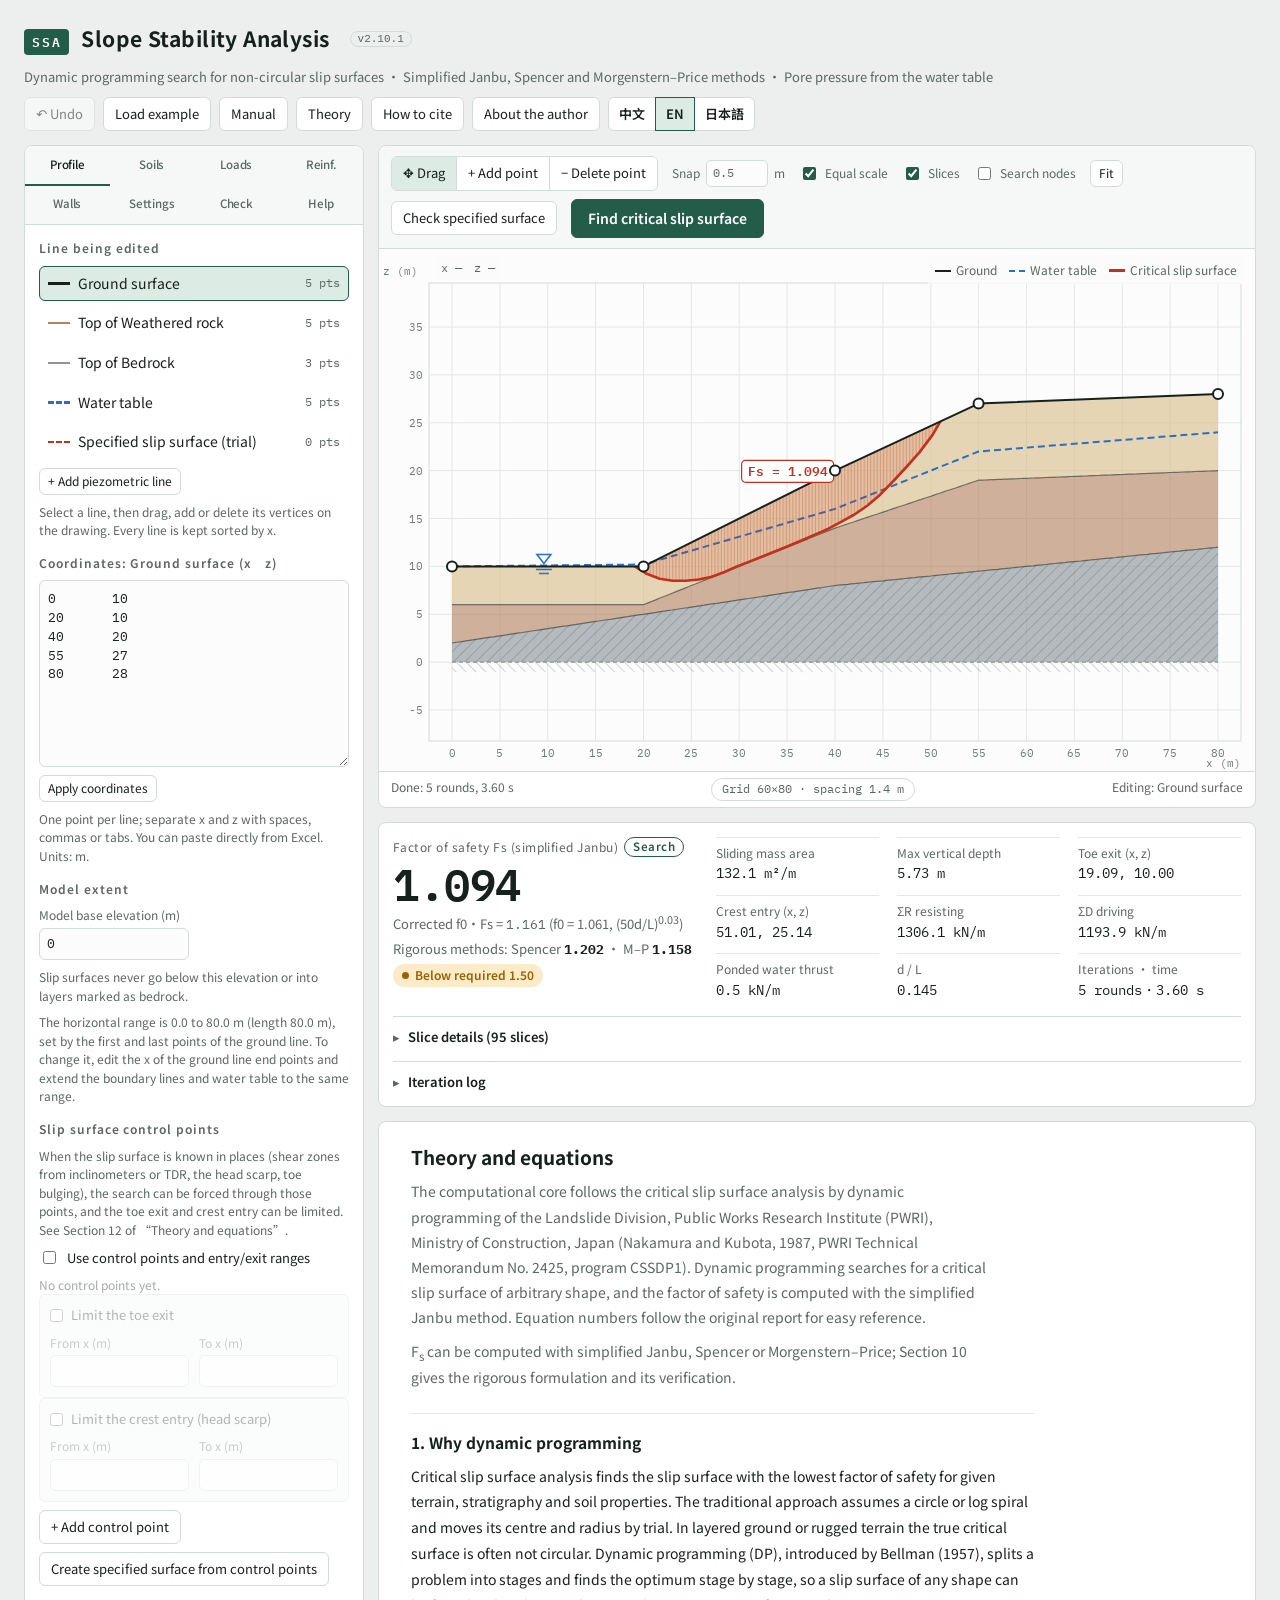
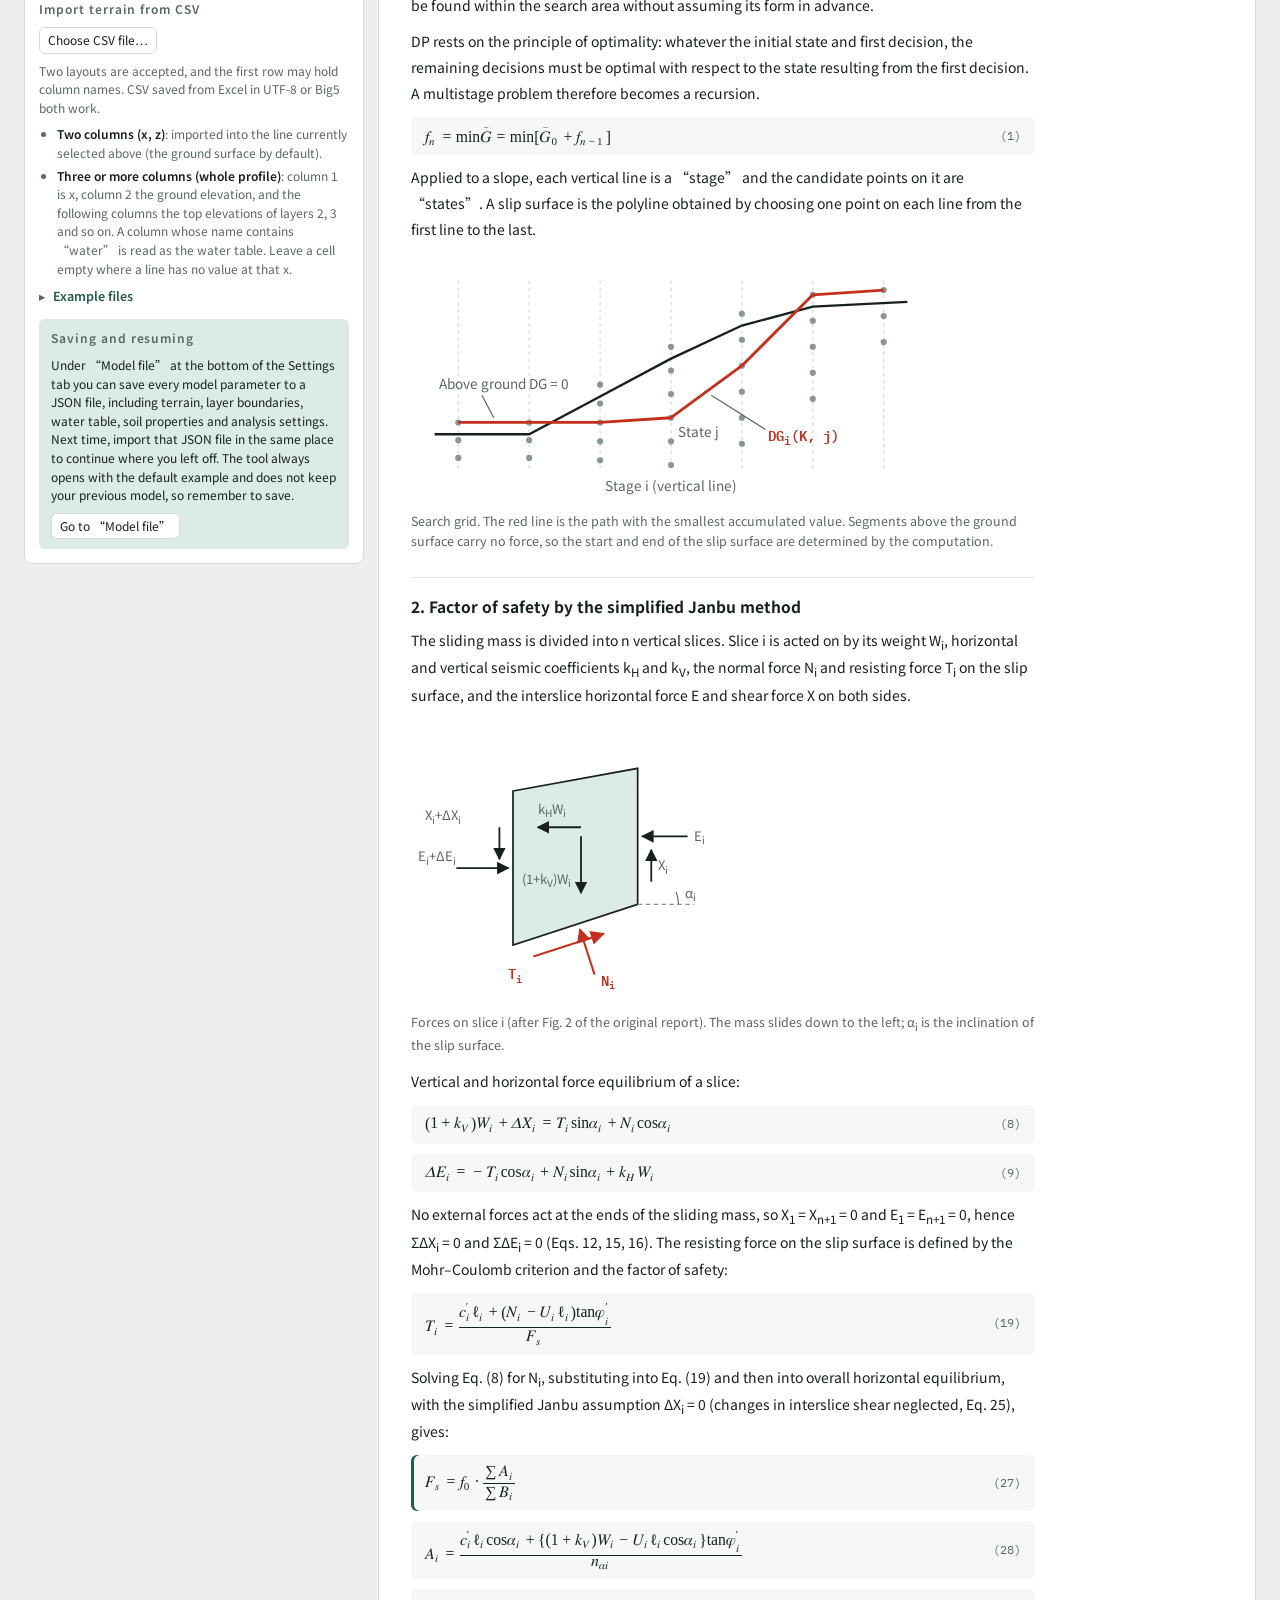
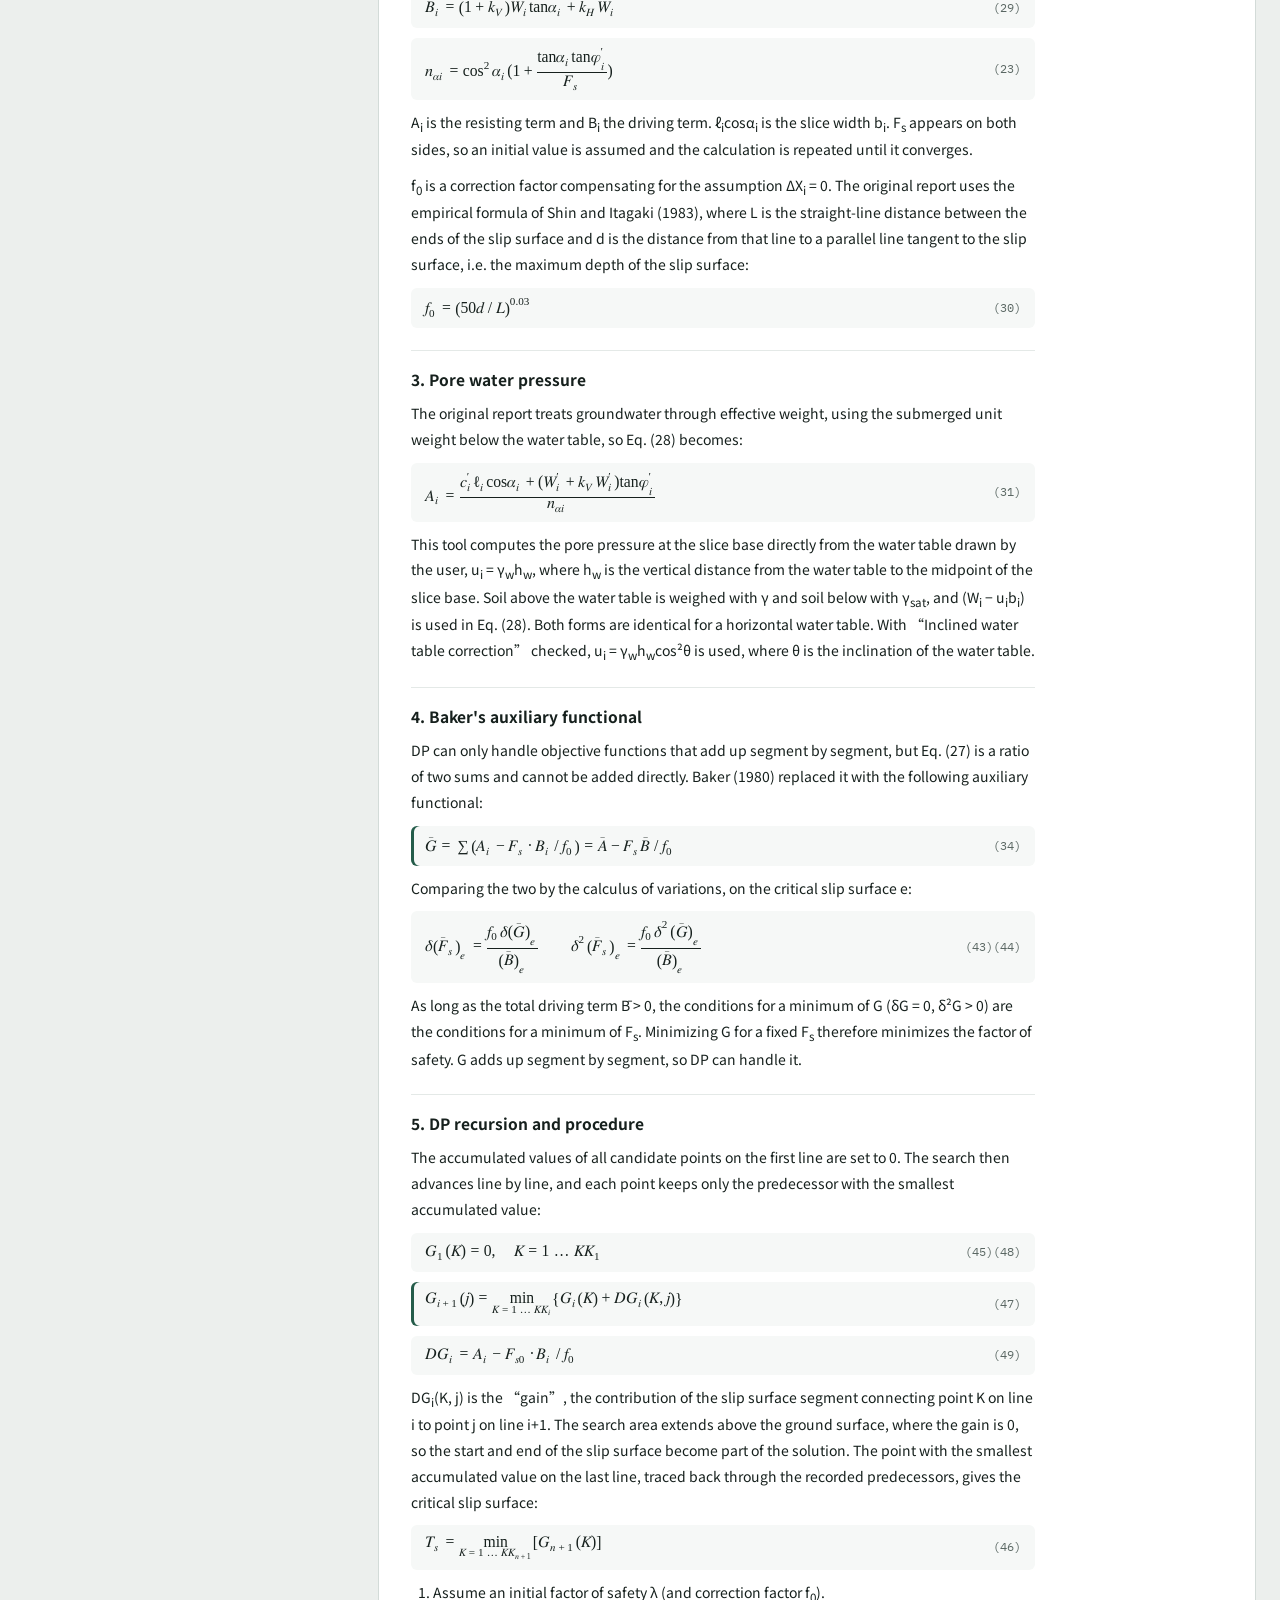
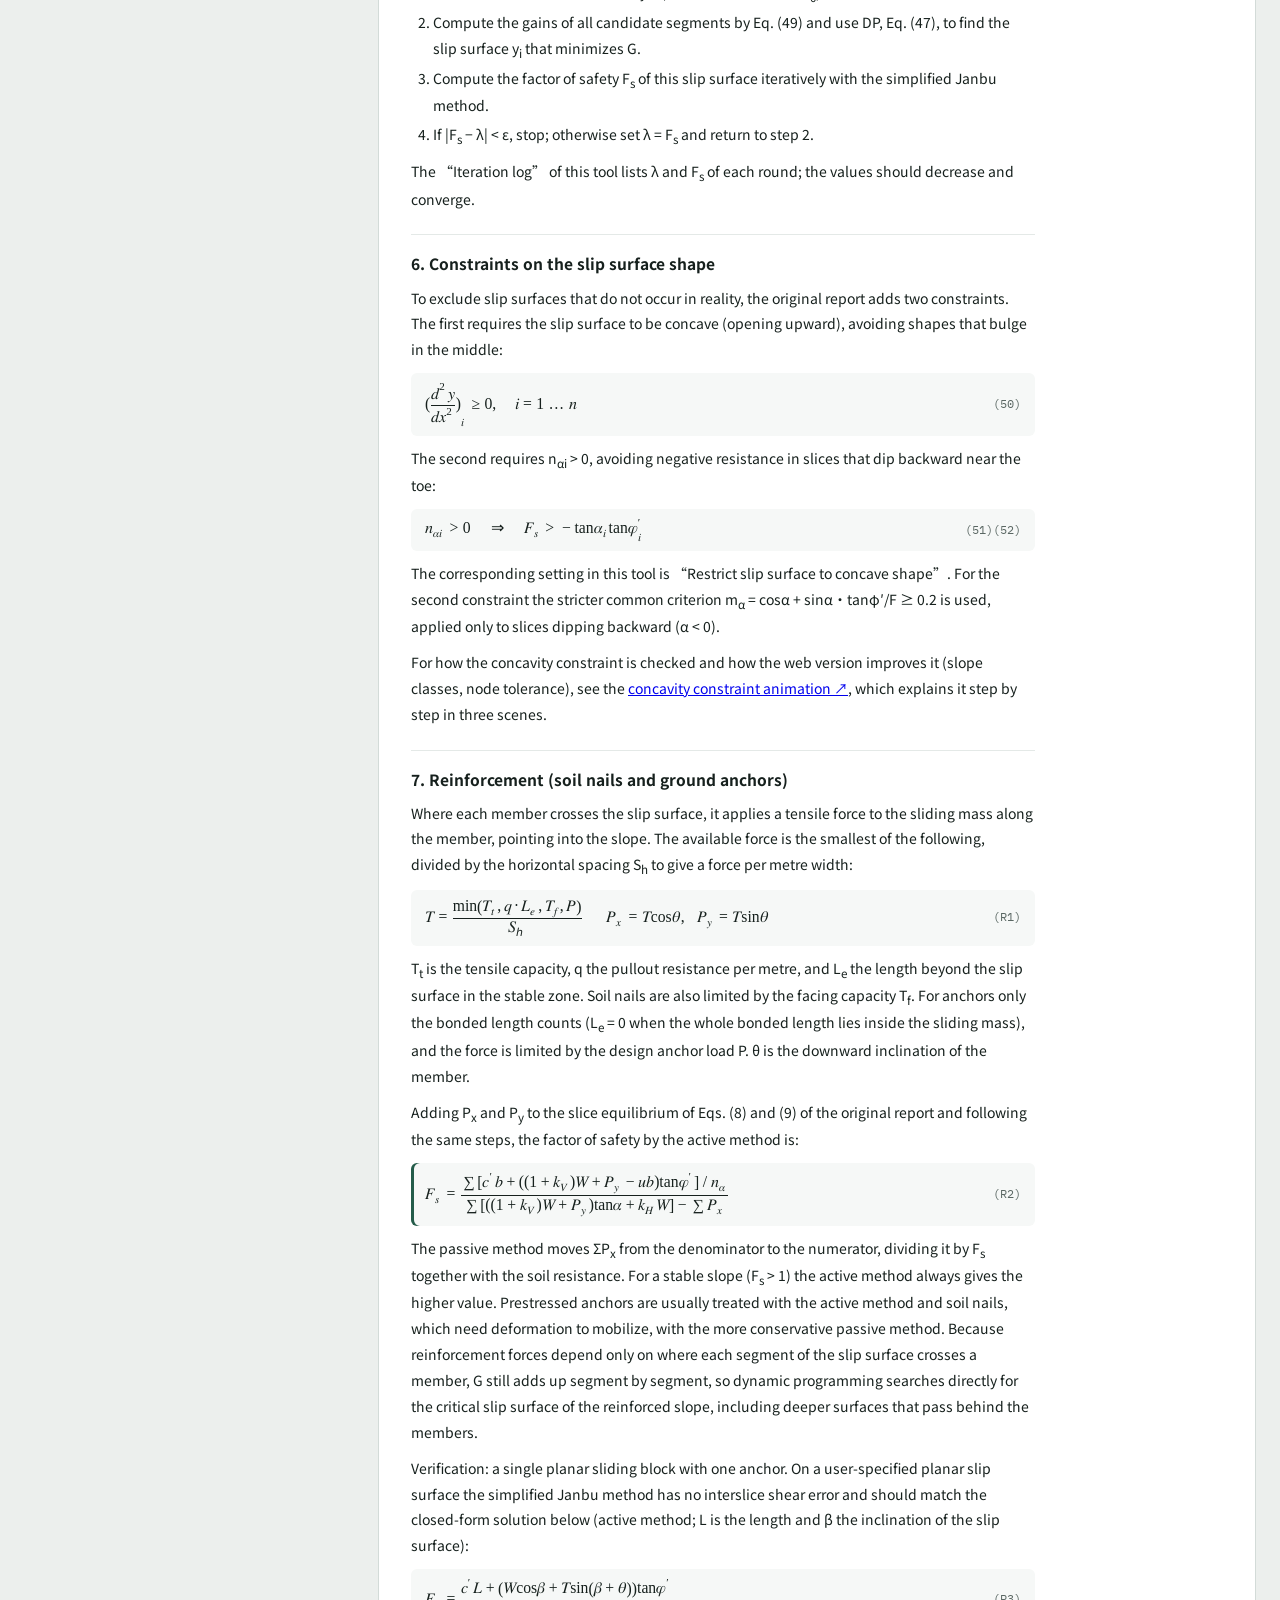
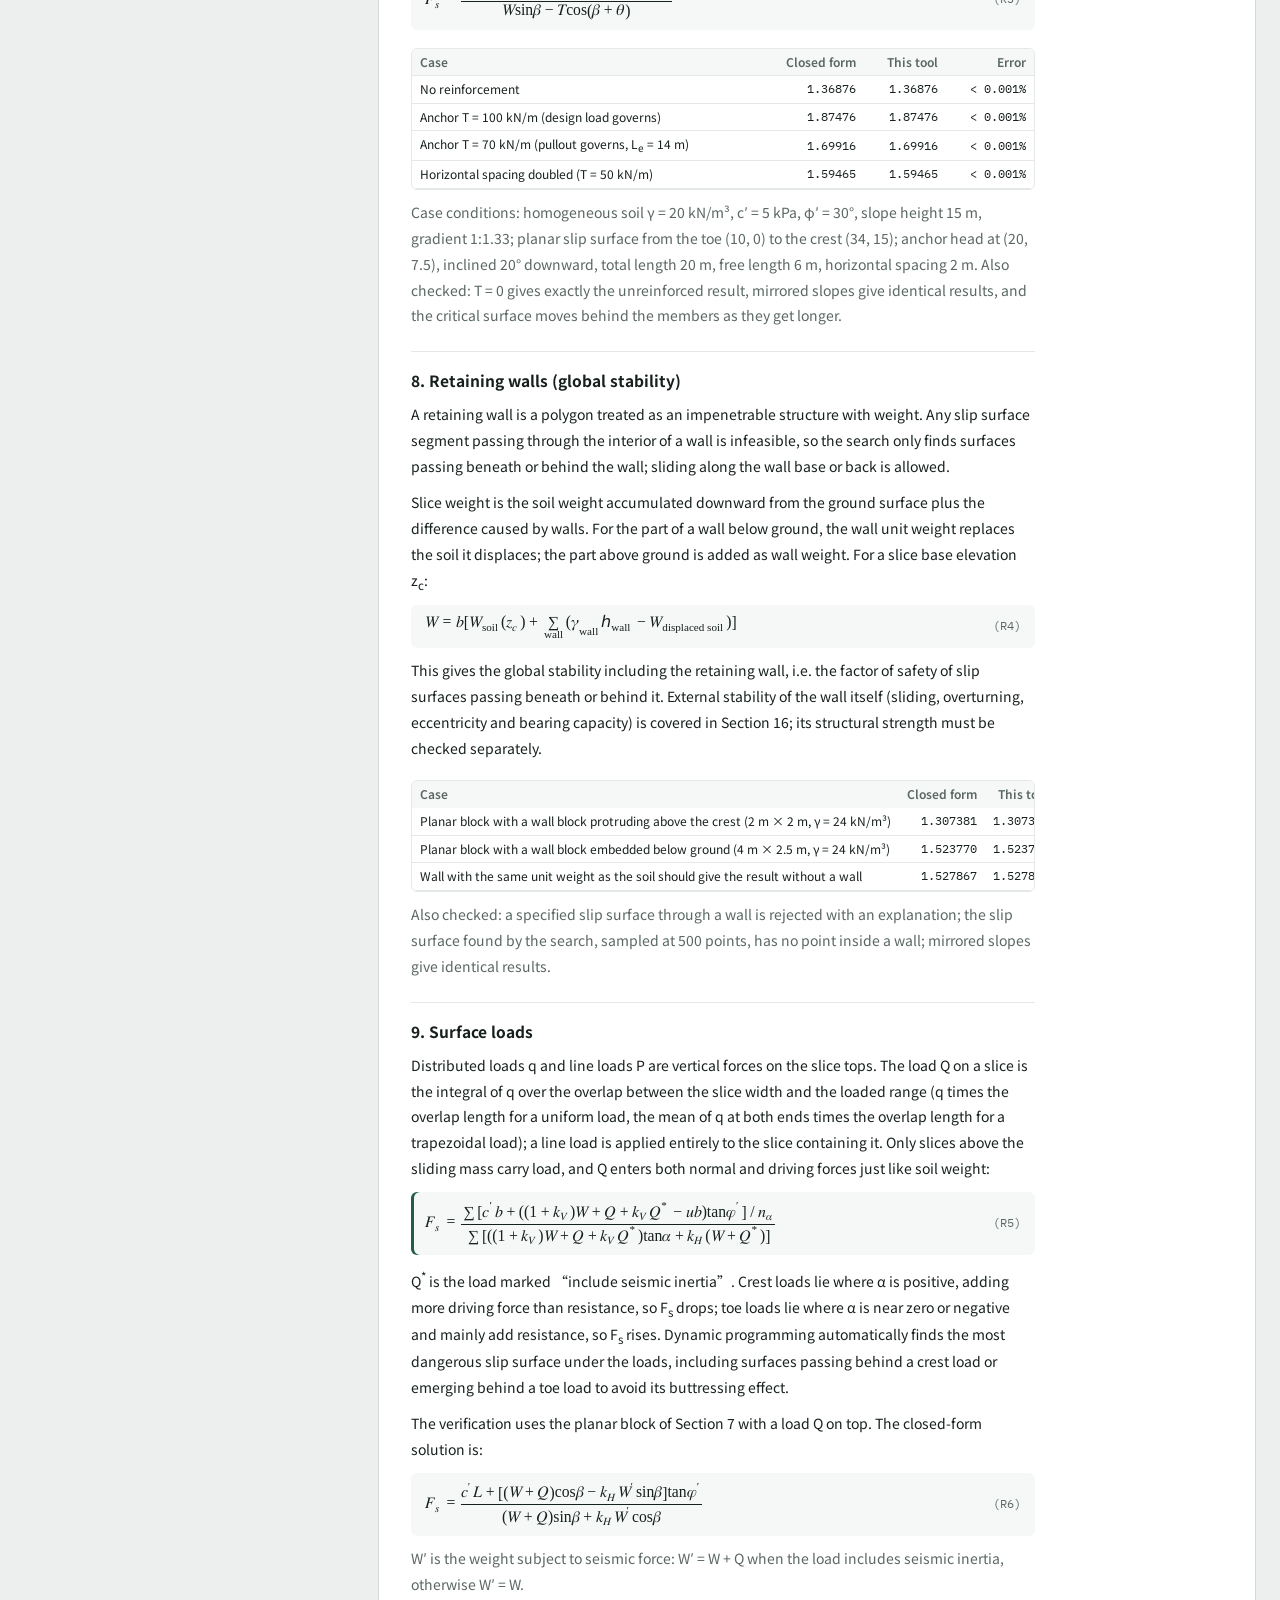
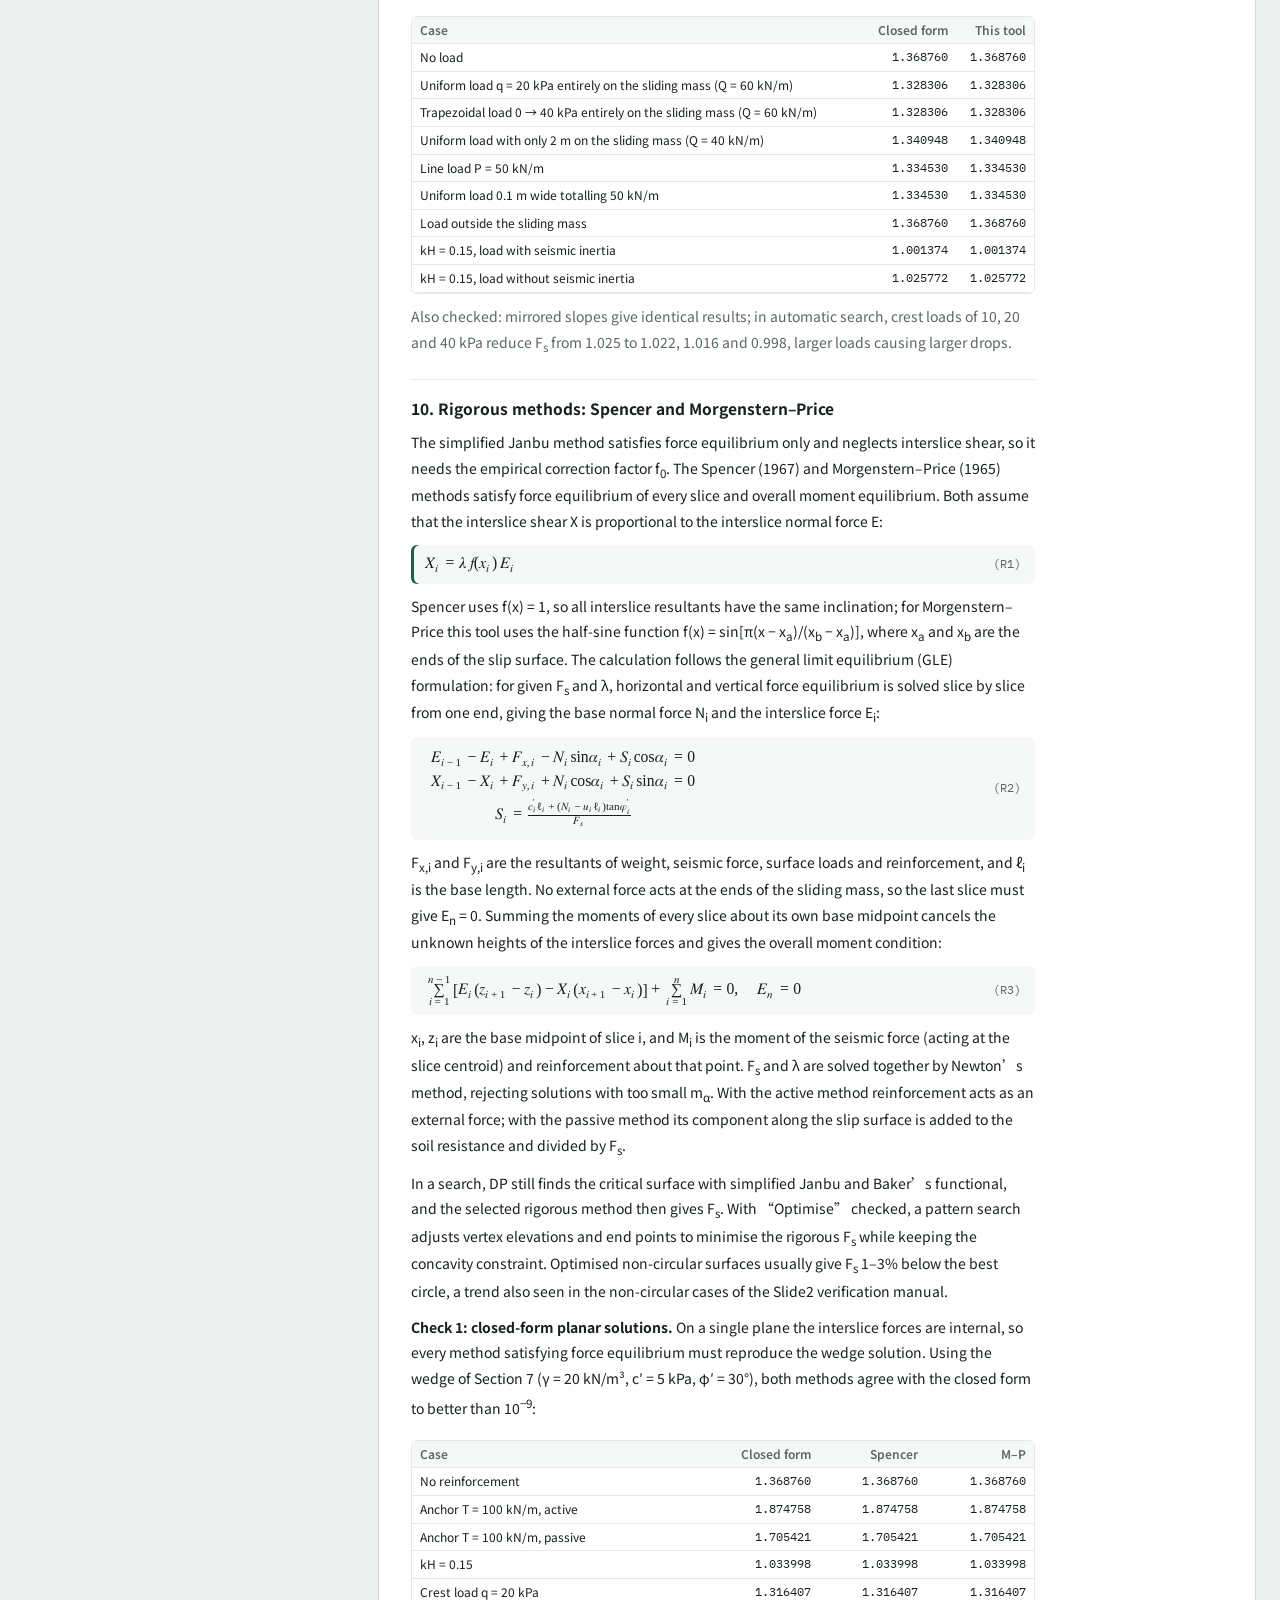
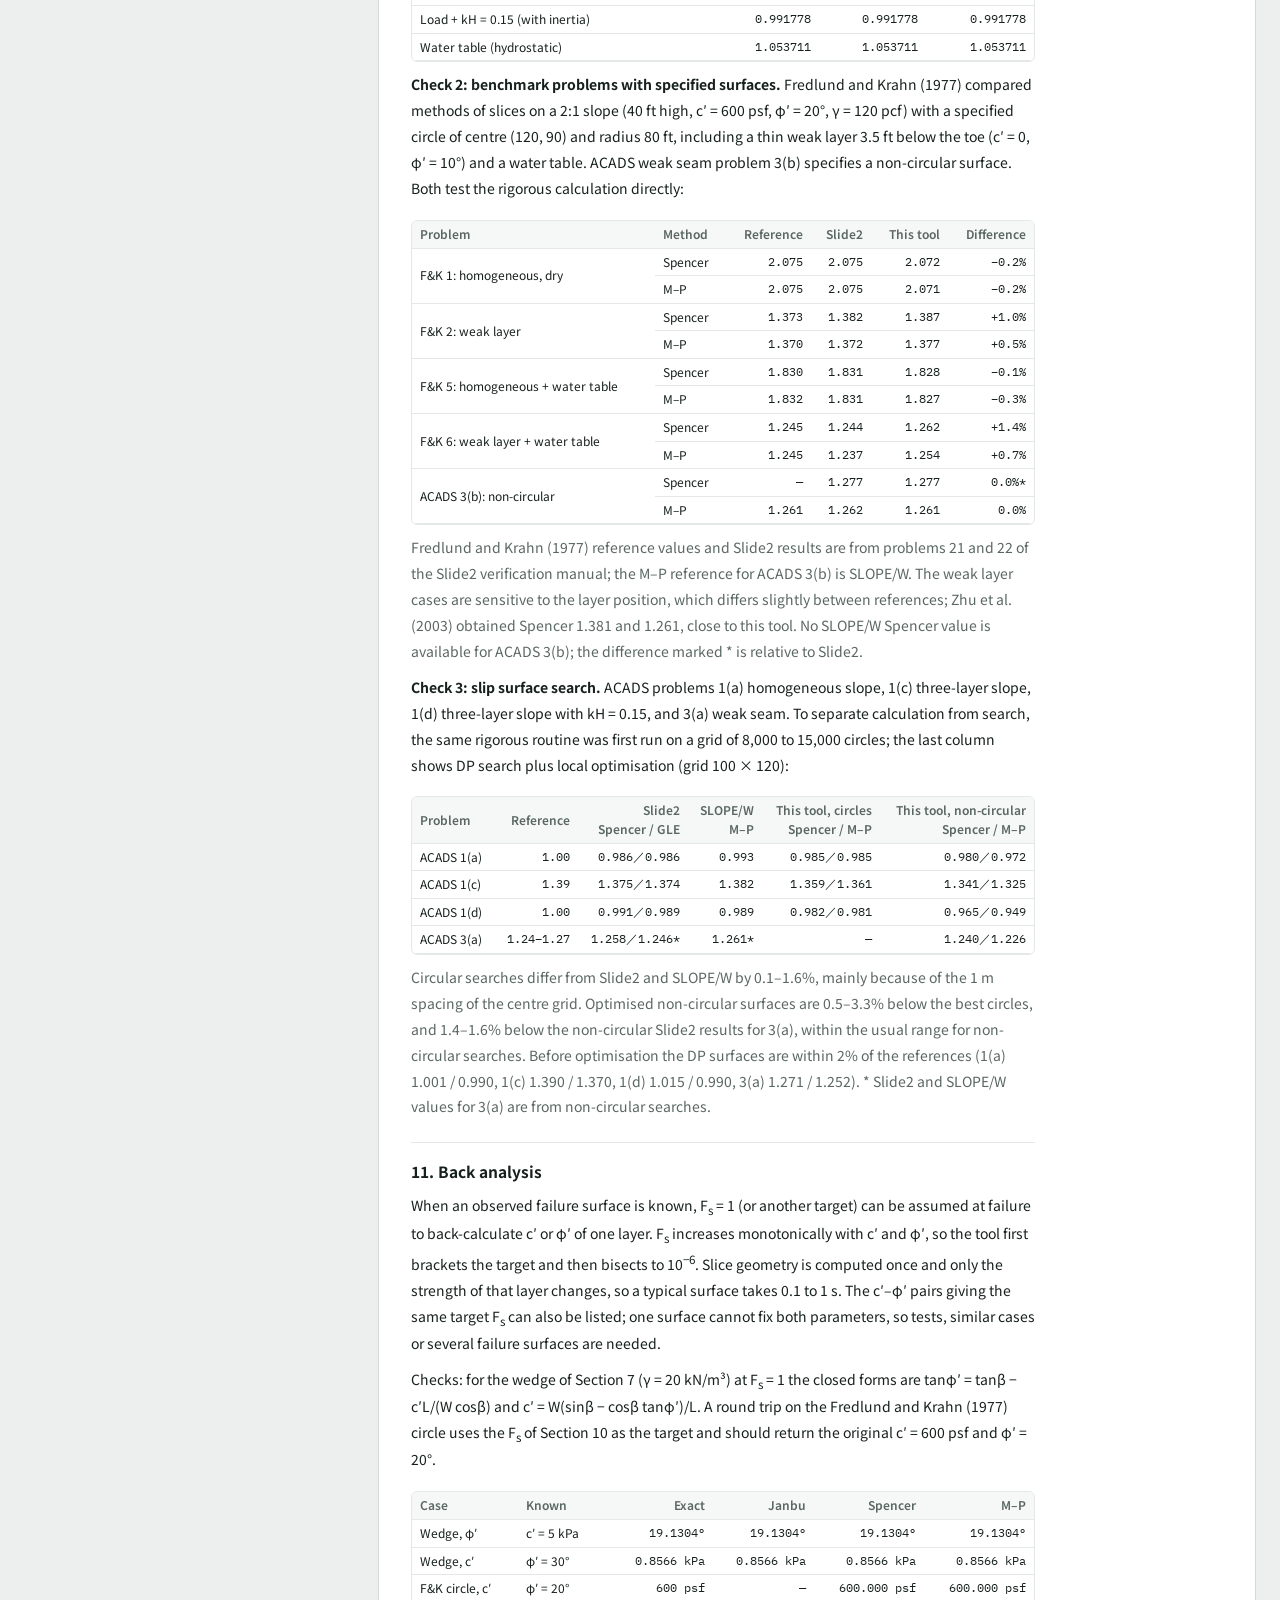
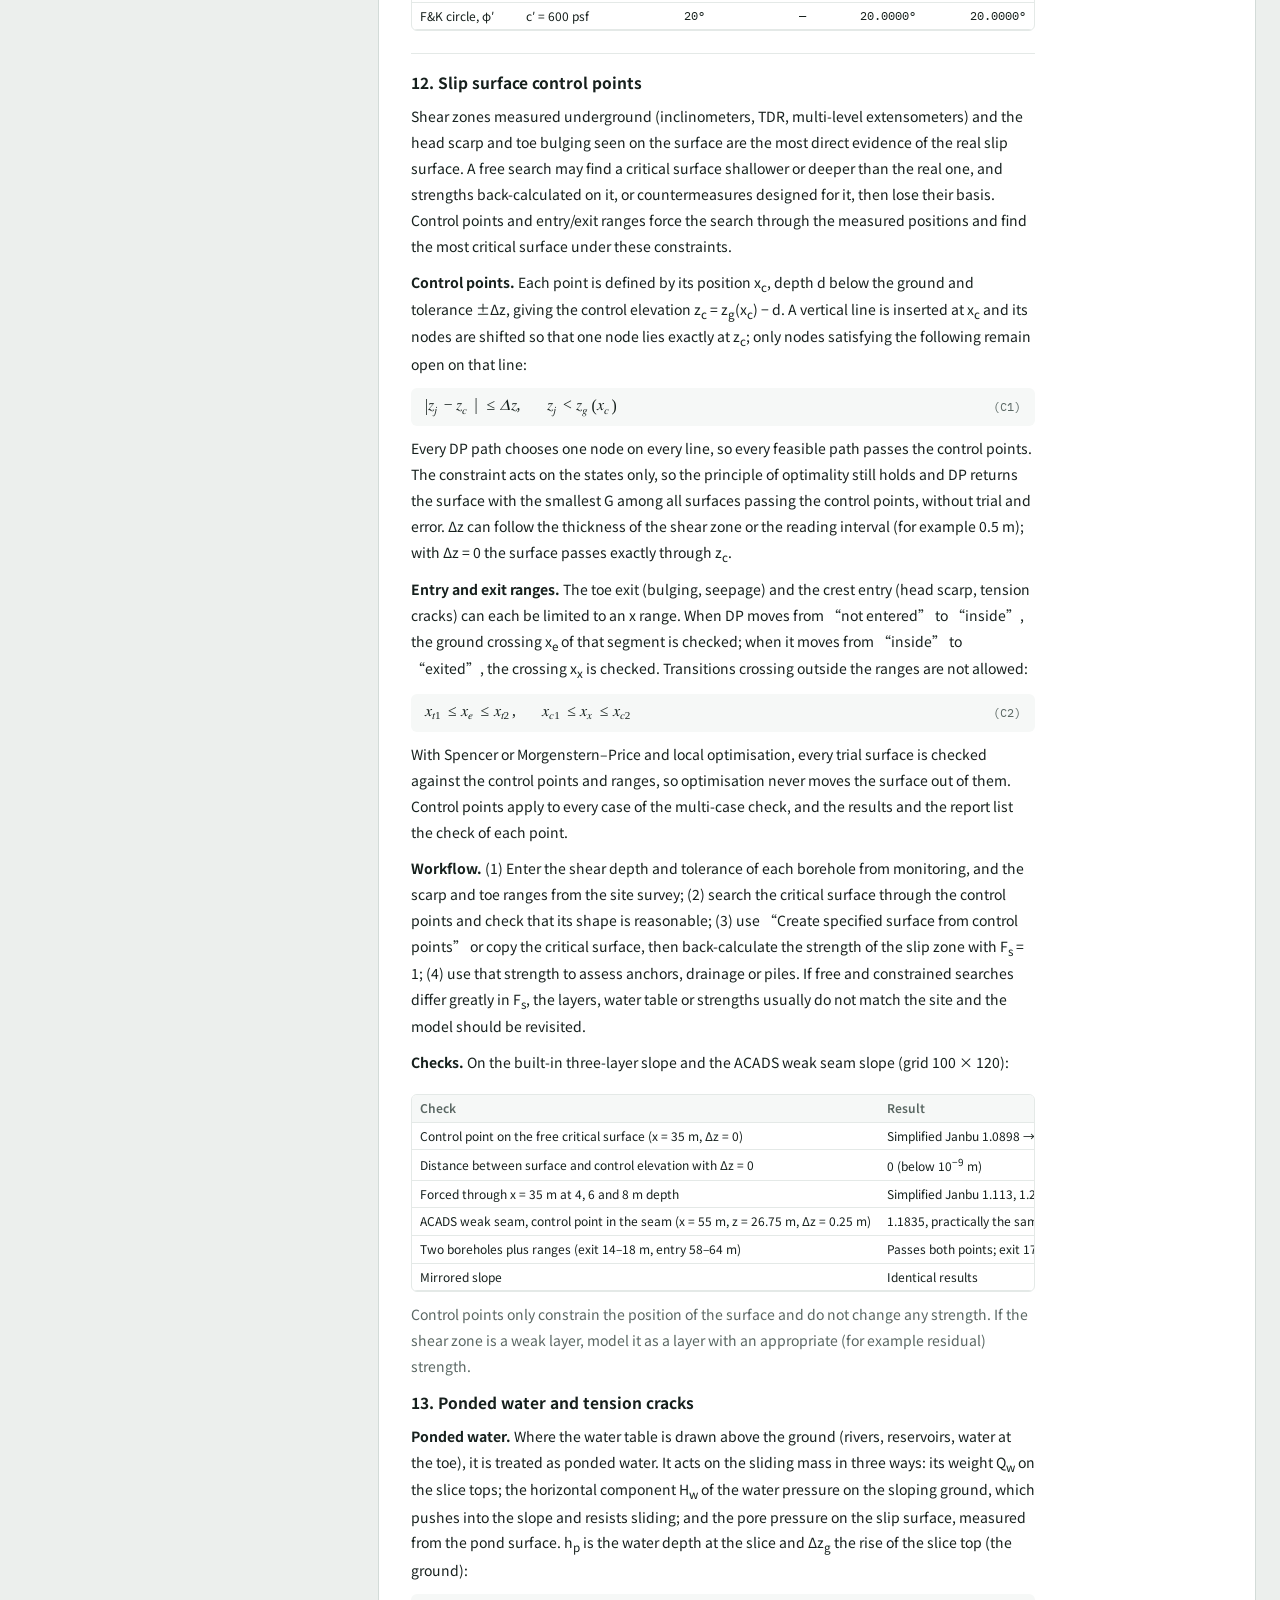
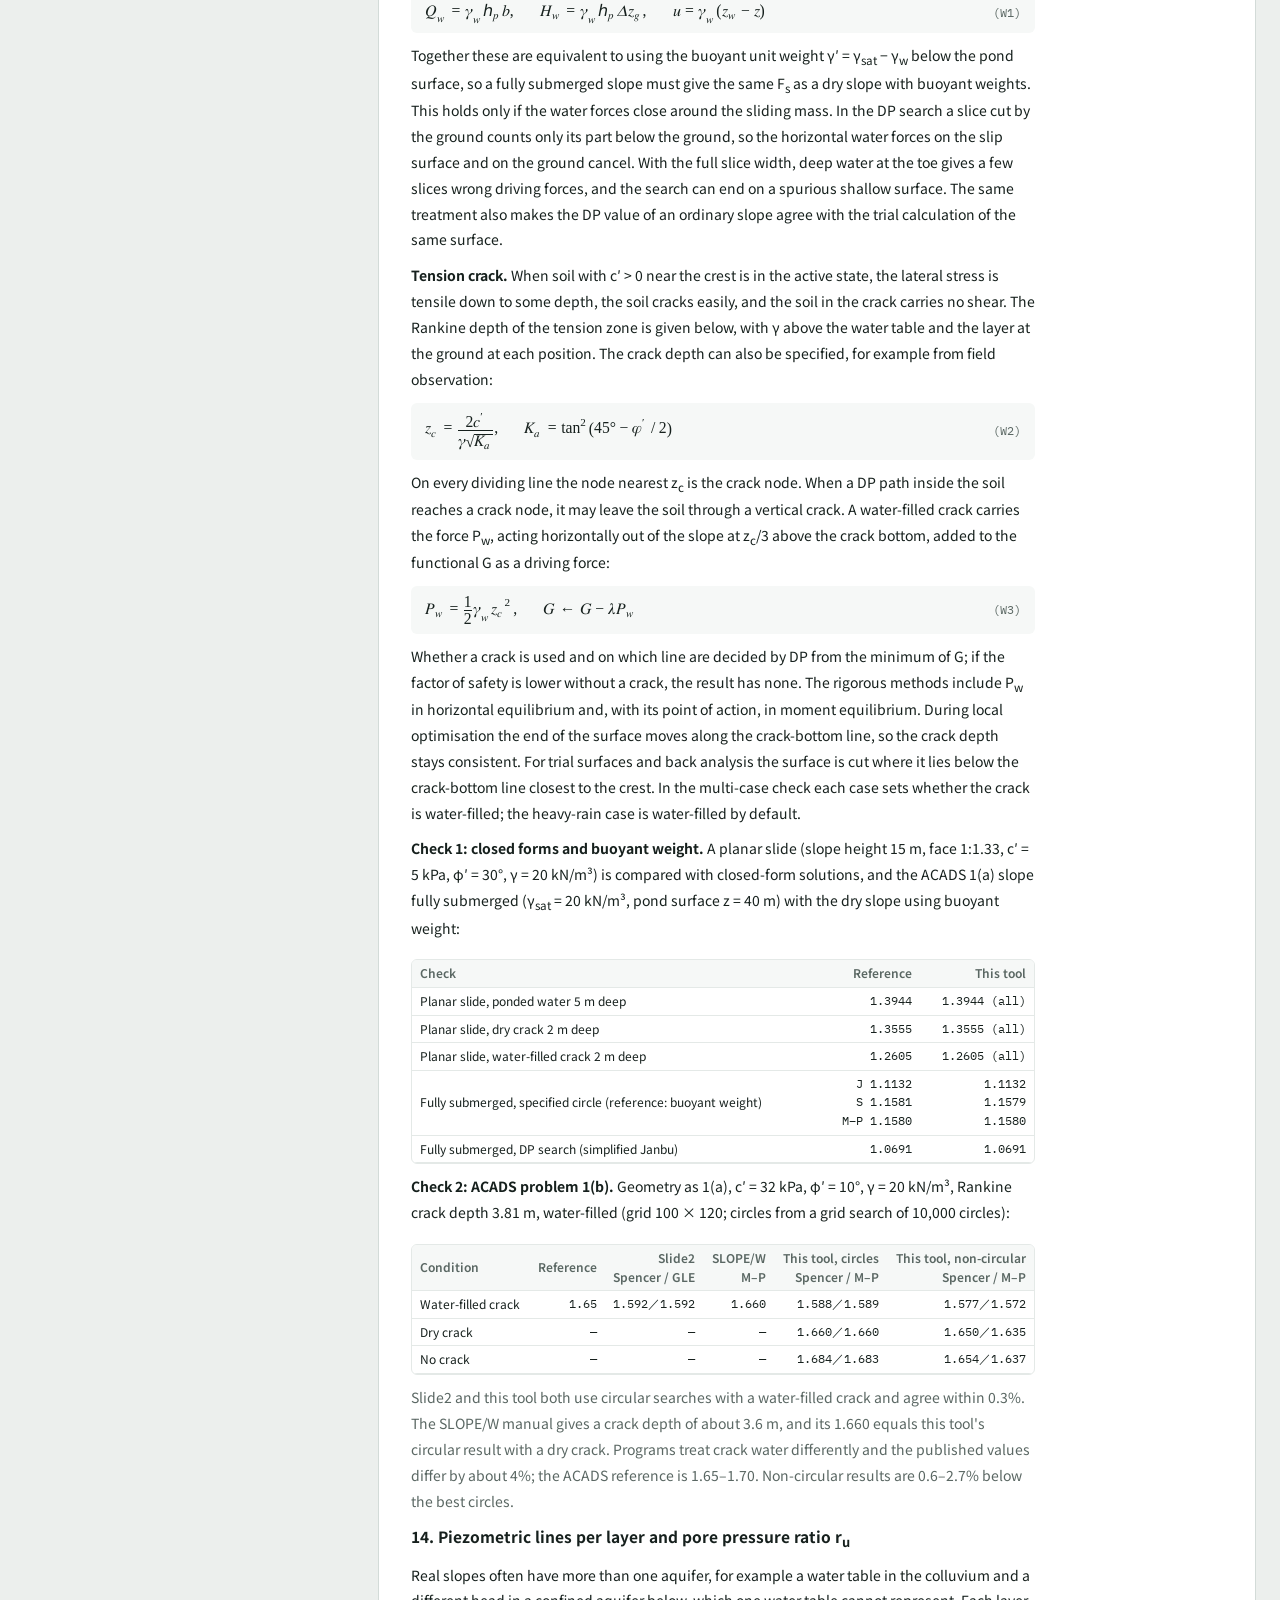
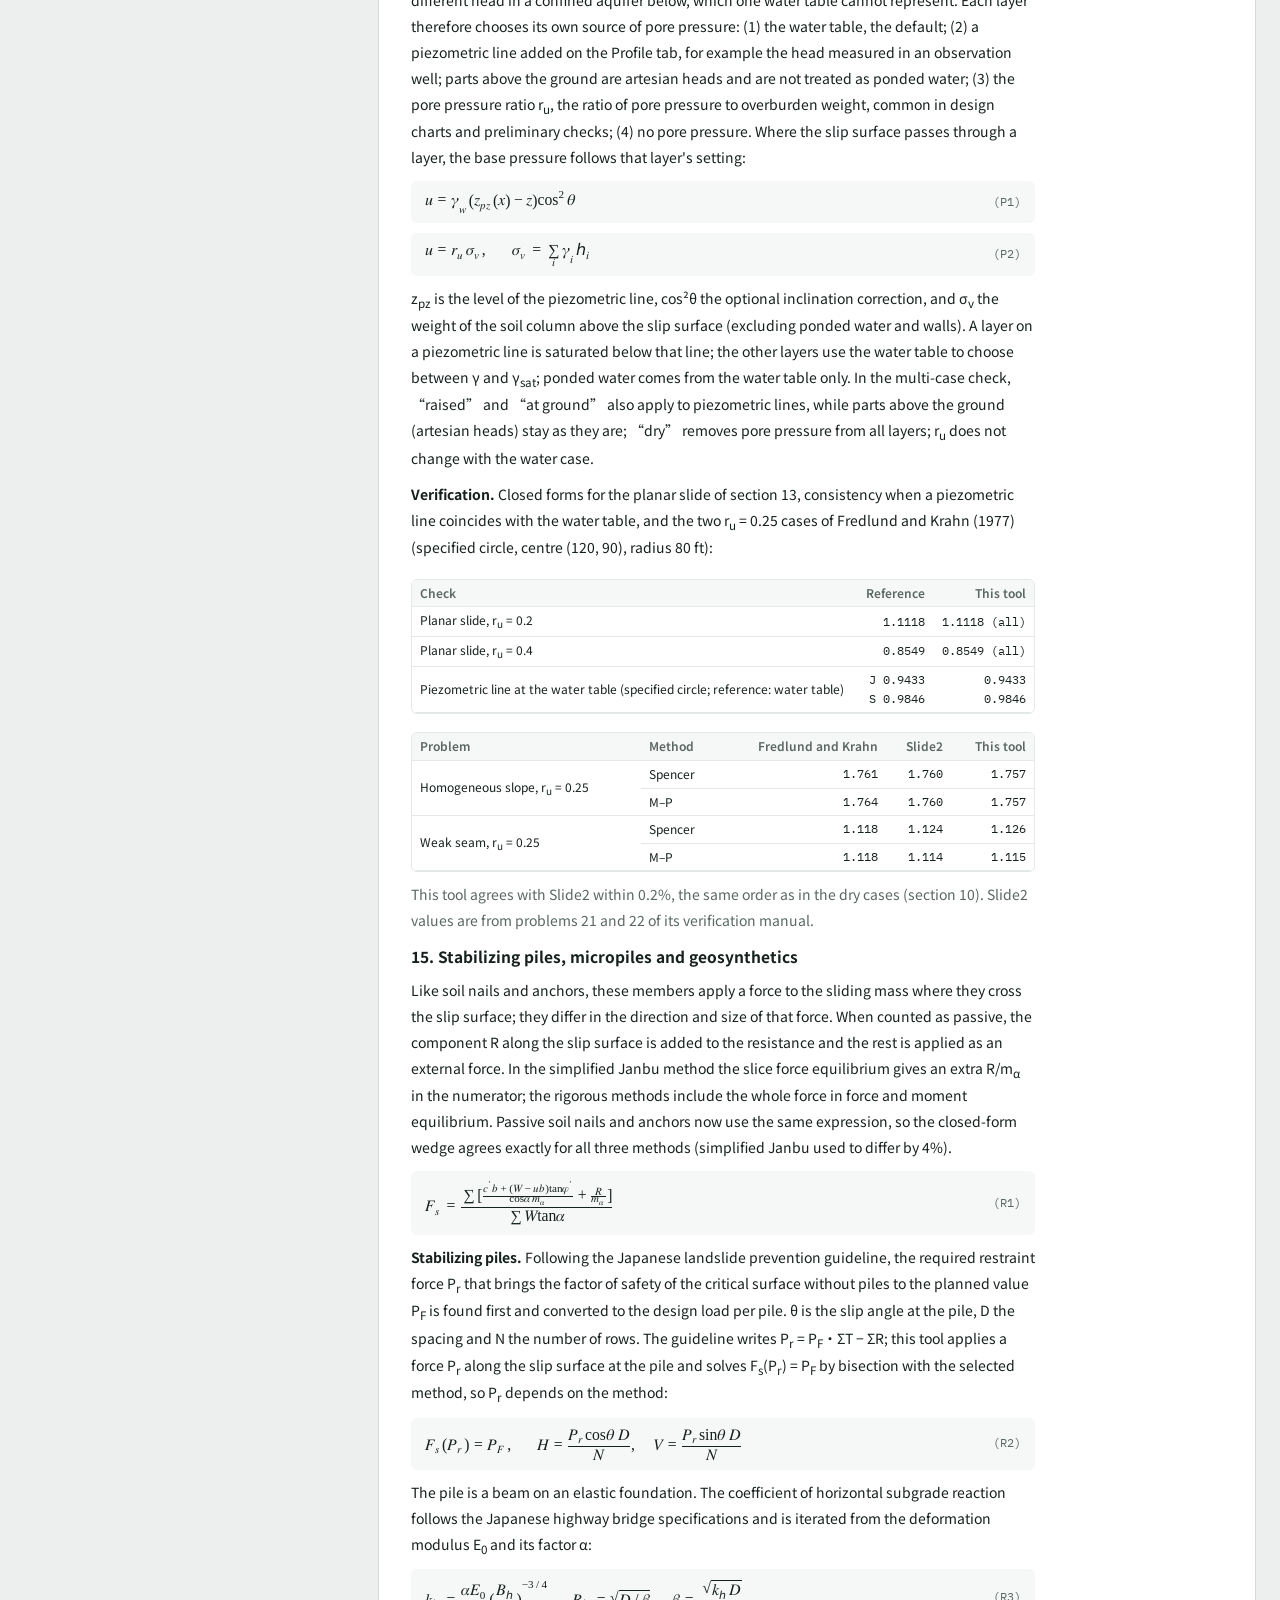
==== commit 5b6045b3: "提供作業手冊下載 提供作業手冊下載" ====
--- a/index.html
+++ b/index.html
@@ -369,6 +369,7 @@
       <span data-i18n-attr="title:a262" class="visits" id="visitCount" hidden title="使用人數以瀏覽器計算，同一個瀏覽器只算一次"></span>
       <button data-i18n="k3" data-i18n-attr="title:a263" class="btn" id="btnUndo" type="button" title="復原上一步（Ctrl+Z）">↶ 復原</button>
       <button data-i18n="k4" class="btn" id="btnSample" type="button">載入範例</button>
+      <a data-i18n="k514" class="btn" href="manual/" target="_blank" rel="noopener">使用手冊</a>
       <a data-i18n="k5" class="btn" href="#theory">原理與公式</a>
       <a data-i18n="k6" class="btn" href="#cite">如何引用</a>
       <a data-i18n="k7" class="btn" href="https://cychen59.blogspot.com/p/education-2014.html" target="_blank" rel="noopener">關於作者</a>
@@ -724,6 +725,8 @@
       <div class="pane" data-pane="doc" hidden>
         <div class="doc">
           <p data-i18n="k113">完整的方法原理、公式與參考文獻放在頁面下方的<a href="#theory">「方法原理與公式」</a>。</p>
+          <h4 data-i18n="k515">使用手冊</h4>
+          <p data-i18n="k516">從輸入地形一路做到產出檢核報告的教學，另有控制點、圓弧比對、反算、分層水壓、坡外積水、抑止樁與計算方法等進階章節。<a href="manual/" target="_blank" rel="noopener">線上閱讀</a>　<a href="manual/SSA-使用手冊.pdf" download>下載 PDF</a></p>
           <h4 data-i18n="k476">驗證報告</h4>
           <p data-i18n="k477">以目前版本的計算核心，在您的瀏覽器中重算第十至十五節的所有驗證考題（閉合解、Fredlund and Krahn、ACADS、坡外積水、張力裂縫、r<sub>u</sub>、補強構件、鋼管杭計算例等），列出參考值、本工具結果、差異與是否通過，並可下載 Word 或列印為 PDF，作為送審時的程式驗證文件。含臨界滑動面搜尋，約需 1–2 分鐘。</p>
           <div class="row">
@@ -2804,8 +2807,8 @@
   const fmt = (v, d = 2) => (v == null || !isFinite(v)) ? '—' : (+v).toFixed(d);
 
   /* ---------- language (Traditional Chinese / English) ---------- */
-  const I18N_EN = {"k1": "Slope Stability Analysis", "k2": "Dynamic programming search for non-circular slip surfaces · Simplified Janbu, Spencer and Morgenstern–Price methods · Pore pressure from the water table", "k3": "↶ Undo", "k4": "Load example", "k5": "Theory", "k6": "How to cite", "k7": "About the author", "k8": "Profile", "k9": "Soils", "k10": "Loads", "k11": "Reinf.", "k12": "Settings", "k13": "Help", "k14": "Line being edited", "k15": "Select a line, then drag, add or delete its vertices on the drawing. Every line is kept sorted by x.", "k16": "Coordinates (x　z)", "k17": "Apply coordinates", "k18": "Clear this line", "k19": "Copy current critical surface", "k20": "Create water table 2 m below ground", "k21": "One point per line; separate x and z with spaces, commas or tabs. You can paste directly from Excel. Units: m.", "k22": "Model extent", "k23": "Model base elevation (m)", "k24": "Slip surfaces never go below this elevation or into layers marked as bedrock.", "k25": "Import terrain from CSV", "k26": "Choose CSV file…", "k27": "Two layouts are accepted, and the first row may hold column names. CSV saved from Excel in UTF-8 or Big5 both work.", "k28": "<strong>Two columns (x, z)</strong>: imported into the line currently selected above (the ground surface by default).", "k29": "<strong>Three or more columns (whole profile)</strong>: column 1 is x, column 2 the ground elevation, and the following columns the top elevations of layers 2, 3 and so on. A column whose name contains “water” is read as the water table. Leave a cell empty where a line has no value at that x.", "k30": "Example files", "k31": "Whole profile (the default example on this page):", "k32": "Download SSA-profile-example.csv", "k33": "Copy", "k34": "Ground line only:", "k35": "Download SSA-ground-example.csv", "k36": "Copy", "k37": "Saving and resuming", "k38": "Under “Model file” at the bottom of the Settings tab you can save every model parameter to a JSON file, including terrain, layer boundaries, water table, soil properties and analysis settings. Next time, import that JSON file in the same place to continue where you left off. The tool always opens with the default example and does not keep your previous model, so remember to save.", "k39": "Go to “Model file”", "k40": "Unit weight γ, γsat", "k41": "Cohesion c'", "k42": "Layers are listed from top to bottom. The top of layer 1 is the ground surface; the tops of the other layers are edited on the Profile tab. φ' is in degrees. Conversion uses 1 tf = 9.80665 kN; values are converted automatically when you switch units, and results are shown in the same units.", "k43": "+ Add layer (at the bottom)", "k44": "Surface loads", "k45": "A distributed load q acts on a range of x at the ground surface (the start and end values may differ to form a trapezoid); a line load P acts at one point. Both are per metre width. Only the part above the sliding mass is counted, and it acts like soil weight, adding to both normal force and driving force.", "k46": "Also compute the case without loads<small>Shows Fs with and without loads side by side and draws the critical surface without loads as a dotted line.</small>", "k47": "Traffic (distributed, no seismic inertia)", "k48": "Building (distributed)", "k49": "Stockpile (distributed)", "k50": "Wall or structure (line load)", "k51": "+ Add load", "k52": "New loads start with placeholder magnitudes. Enter values according to the design code and site conditions. Drag the load ends on the drawing to change their position.", "k53": "Notes", "k54": "Loads on the crest (upslope) usually lower Fs; loads at the toe (downslope) usually raise Fs by buttressing.", "k55": "If a toe load may be removed (parking, temporary stockpiles), do not rely on it. Compute the cases with and without the load and use the lower Fs.", "k56": "Fill has its own strength and slip surfaces may pass through it. Model fill by editing the ground line and adding a fill layer, not as a load.", "k57": "Temporary loads such as traffic are usually excluded from seismic inertia; permanent loads such as structures should be included.", "k58": "How reinforcement forces are applied", "k59": "Method", "k60": "Active: reinforcement reduces the driving force (common for prestressed anchors)", "k61": "Passive: reinforcement adds to the resistance (common for soil nails, more conservative)", "k62": "Also compute the case without reinforcement<small>Runs a separate analysis without members and retaining walls, shows both Fs values, and draws the original critical surface as a grey dashed line.</small>", "k63": "Each member provides a tensile force T where it crosses the slip surface: the smallest of tensile capacity, pullout (q × effective length beyond the slip surface), facing capacity or design anchor load, divided by the horizontal spacing to give a force per metre width. For anchors only the bonded length provides pullout resistance.", "k64": "Members", "k65": "θ is the downward inclination of the member. Tensile, facing and anchor loads are capacities per member; pullout q is the resistance per metre of effective length. Use allowable or ultimate values consistently with your design approach.", "k66": "+ Soil nail", "k67": "+ Ground anchor", "k68": "Place a row", "k69": "Uses the last member in the list as a template and spaces several members evenly over an x range on the slope face. Heads snap to the ground surface.", "k70": "Start x (m)", "k71": "End x (m)", "k72": "Count", "k73": "Add this row", "k74": "Replace all members", "k75": "Retaining walls", "k76": "Retaining walls are checked in two ways here. External stability treats the wall as a rigid body and checks sliding, overturning, eccentricity and bearing; the results update as soon as a dimension changes. Global stability treats the wall as an impenetrable structure with weight, and “Find critical slip surface” searches for slip surfaces passing below or behind it. Size the wall for external stability first, then confirm global stability. Structural design of the stem and base slab (reinforcement) is outside the scope of this tool.", "k77": "＋ Gravity", "k78": "Earthquake (pseudo-static)", "k79": "Horizontal coefficient kh", "k80": "Vertical coefficient kv", "k81": "Pore water pressure", "k82": "Unit weight of water γw (kN/m³)", "k83": "Inclined water table correction u = γw·hw·cos²θ<small>When unchecked, hydrostatic pressure u = γw·hw is used, where hw is the vertical distance from the water table to the slip surface.</small>", "k84": "Slip surface search", "k85": "Vertical lines", "k86": "Sets the horizontal resolution. A spacing of 1–2 m is recommended, roughly “horizontal length ÷ 1.5”. Typically 60–120 lines.", "k87": "Nodes per line", "k88": "Sets the vertical resolution. A node spacing of about 0.3 m is recommended, roughly “maximum soil thickness ÷ 0.3”. Typically 80–120 nodes.", "k89": "Slices per segment", "k90": "Number of slices between two neighbouring lines for computing weight and pore pressure. Usually 3–4; use 5 for very thin layers or an undulating water table.", "k91": "Minimum slip depth (m)", "k92": "Excludes overly shallow surface slides. For sand or colluvium with c' = 0, 1–2 m is recommended; set 0 when shallow failures are of interest.", "k93": "More lines and nodes give finer results, but the work grows roughly with “lines × nodes²”, so doubling the nodes takes about four times as long.", "k94": "Restrict slip surface to concave shape<small>The slope of the slip surface changes monotonically along the sliding direction, excluding kinematically unrealistic shapes (ktotu in the original program). The web version classifies DP states by the steepest slope reached and tolerates small errors from node discretization, so thin weak layers are still followed correctly.</small>", "k95": "Slip surface may not cross the left or right model boundary<small>The end lines only allow nodes above the ground surface (an extension of kconc in the original program).</small>", "k96": "Convergence and criteria", "k97": "Tolerance ΔF", "k98": "Maximum iterations", "k99": "Initial F", "k100": "Required factor of safety", "k101": "Correction factor f0", "k102": "f0 = (50d/L)^0.03 (PWRI 1987; Shin & Itagaki 1983)", "k103": "f0 = 1 + b1[d/L − 1.4(d/L)²] (Janbu correction curve)", "k104": "Judge by the corrected f0·Fs<small>When unchecked, the uncorrected simplified Janbu value is used, as defined in the original SSA program, which is more conservative.</small>", "k105": "Model file", "k106": "“Save model” stores terrain, layer boundaries, water table, soil properties and analysis settings in a single JSON file. Next time, use “Import model” and choose that file to continue your analysis.", "k107": "Save model (JSON)", "k108": "Import model…", "k109": "Copy or paste JSON as text", "k110": "Generate JSON", "k111": "Copy", "k112": "Load from text", "k113": "The full theory, equations and references are in <a href=\"#theory\">“Theory and equations”</a> further down the page.", "k114": "Steps", "k115": "On the Profile tab, edit the ground line, layer tops and water table.", "k116": "On the Soils tab, enter γ, γsat, c' and φ'; the lowest layer can be set as bedrock.", "k117": "On the Settings tab, check the search grid, then press “Find critical slip surface”.", "k118": "Differences from the original C++ program", "k119": "The original read pressure heads from a finite element solution of the Richards equation; this version converts them directly from the water table.", "k120": "Pore pressure is computed at the midpoint of every slice; the original used one midpoint value per segment.", "k121": "Intersections with layer boundaries and the water table are handled by slice sampling, avoiding intersections the original could miss near bends in the lines.", "k122": "Entry and exit states ensure a single continuous sliding mass. The concavity constraint applies only to adjacent segments below ground, not to the bends at entry and exit.", "k123": "A minimum slip depth prevents convergence to extremely shallow surface slides when c' = 0.", "k124": "The original did not apply the correction factor f0; this tool also reports f0·Fs for reference.", "k125": "Units are kN and kPa (1 tf/m² ≈ 9.81 kPa). Slopes facing left or right are detected automatically.", "k126": "Limitations", "k127": "2D plane strain limit equilibrium analysis; matric suction is not considered.", "k128": "Pore pressure comes from water lines (hydrostatic) or r<sub>u</sub>, without seepage analysis; ponded water excludes waves and excess pore pressure from rapid drawdown.", "k129": "Reinforcement carries tension only; bending and shear are ignored.", "k130": "External wall stability treats the wall as a rigid body; the structural strength (reinforcement) of the stem and base slab must be checked separately. Earth pressure behind the wall includes uniform loads only, not line loads.", "k131": "Loads are vertical only, without inclined loads, spreading with depth or excess pore pressure from rapid loading.", "k132": "The simplified Janbu method ignores interslice shear, so uncorrected values are usually conservative.", "k133": "✥ Drag", "k134": "+ Add point", "k135": "− Delete point", "k136": "Snap", "k137": "Equal scale", "k138": "Slices", "k139": "Search nodes", "k140": "Fit", "k141": "Check specified surface", "k142": "Find critical slip surface", "k143": "<span><i></i>Ground</span> <span><i class=\"w\"></i>Water table</span> <span><i class=\"s\"></i>Critical slip surface</span>", "k144": "Ready", "k145": "Theory and equations", "k146": "The computational core follows the critical slip surface analysis by dynamic programming of the Landslide Division, Public Works Research Institute (PWRI), Ministry of Construction, Japan (Nakamura and Kubota, 1987, PWRI Technical Memorandum No. 2425, program CSSDP1). Dynamic programming searches for a critical slip surface of arbitrary shape, and the factor of safety is computed with the simplified Janbu method. Equation numbers follow the original report for easy reference.", "k147": "1. Why dynamic programming", "k148": "Critical slip surface analysis finds the slip surface with the lowest factor of safety for given terrain, stratigraphy and soil properties. The traditional approach assumes a circle or log spiral and moves its centre and radius by trial. In layered ground or rugged terrain the true critical surface is often not circular. Dynamic programming (DP), introduced by Bellman (1957), splits a problem into stages and finds the optimum stage by stage, so a slip surface of any shape can be found within the search area without assuming its form in advance.", "k149": "DP rests on the principle of optimality: whatever the initial state and first decision, the remaining decisions must be optimal with respect to the state resulting from the first decision. A multistage problem therefore becomes a recursion.", "k150": "Applied to a slope, each vertical line is a “stage” and the candidate points on it are “states”. A slip surface is the polyline obtained by choosing one point on each line from the first line to the last.", "k151": "Stage i (vertical line)", "k152": "State j", "k153": "Above ground DG = 0", "k154": "Search grid. The red line is the path with the smallest accumulated value. Segments above the ground surface carry no force, so the start and end of the slip surface are determined by the computation.", "k155": "2. Factor of safety by the simplified Janbu method", "k156": "The sliding mass is divided into n vertical slices. Slice i is acted on by its weight W<sub>i</sub>, horizontal and vertical seismic coefficients k<sub>H</sub> and k<sub>V</sub>, the normal force N<sub>i</sub> and resisting force T<sub>i</sub> on the slip surface, and the interslice horizontal force E and shear force X on both sides.", "k157": "Forces on slice i (after Fig. 2 of the original report). The mass slides down to the left; α<sub>i</sub> is the inclination of the slip surface.", "k158": "Vertical and horizontal force equilibrium of a slice:", "k159": "No external forces act at the ends of the sliding mass, so X<sub>1</sub> = X<sub>n+1</sub> = 0 and E<sub>1</sub> = E<sub>n+1</sub> = 0, hence ΣΔX<sub>i</sub> = 0 and ΣΔE<sub>i</sub> = 0 (Eqs. 12, 15, 16). The resisting force on the slip surface is defined by the Mohr–Coulomb criterion and the factor of safety:", "k160": "Solving Eq. (8) for N<sub>i</sub>, substituting into Eq. (19) and then into overall horizontal equilibrium, with the simplified Janbu assumption ΔX<sub>i</sub> = 0 (changes in interslice shear neglected, Eq. 25), gives:", "k161": "A<sub>i</sub> is the resisting term and B<sub>i</sub> the driving term. ℓ<sub>i</sub>cosα<sub>i</sub> is the slice width b<sub>i</sub>. F<sub>s</sub> appears on both sides, so an initial value is assumed and the calculation is repeated until it converges.", "k162": "f<sub>0</sub> is a correction factor compensating for the assumption ΔX<sub>i</sub> = 0. The original report uses the empirical formula of Shin and Itagaki (1983), where L is the straight-line distance between the ends of the slip surface and d is the distance from that line to a parallel line tangent to the slip surface, i.e. the maximum depth of the slip surface:", "k163": "3. Pore water pressure", "k164": "The original report treats groundwater through effective weight, using the submerged unit weight below the water table, so Eq. (28) becomes:", "k165": "This tool computes the pore pressure at the slice base directly from the water table drawn by the user, u<sub>i</sub> = γ<sub>w</sub>h<sub>w</sub>, where h<sub>w</sub> is the vertical distance from the water table to the midpoint of the slice base. Soil above the water table is weighed with γ and soil below with γ<sub>sat</sub>, and (W<sub>i</sub> − u<sub>i</sub>b<sub>i</sub>) is used in Eq. (28). Both forms are identical for a horizontal water table. With “Inclined water table correction” checked, u<sub>i</sub> = γ<sub>w</sub>h<sub>w</sub>cos²θ is used, where θ is the inclination of the water table.", "k166": "4. Baker's auxiliary functional", "k167": "DP can only handle objective functions that add up segment by segment, but Eq. (27) is a ratio of two sums and cannot be added directly. Baker (1980) replaced it with the following auxiliary functional:", "k168": "Comparing the two by the calculus of variations, on the critical slip surface e:", "k169": "As long as the total driving term B̄ > 0, the conditions for a minimum of G (δG = 0, δ²G > 0) are the conditions for a minimum of F<sub>s</sub>. Minimizing G for a fixed F<sub>s</sub> therefore minimizes the factor of safety. G adds up segment by segment, so DP can handle it.", "k170": "5. DP recursion and procedure", "k171": "The accumulated values of all candidate points on the first line are set to 0. The search then advances line by line, and each point keeps only the predecessor with the smallest accumulated value:", "k172": "DG<sub>i</sub>(K, j) is the “gain”, the contribution of the slip surface segment connecting point K on line i to point j on line i+1. The search area extends above the ground surface, where the gain is 0, so the start and end of the slip surface become part of the solution. The point with the smallest accumulated value on the last line, traced back through the recorded predecessors, gives the critical slip surface:", "k173": "Assume an initial factor of safety λ (and correction factor f<sub>0</sub>).", "k174": "Compute the gains of all candidate segments by Eq. (49) and use DP, Eq. (47), to find the slip surface y<sub>i</sub> that minimizes G.", "k175": "Compute the factor of safety F<sub>s</sub> of this slip surface iteratively with the simplified Janbu method.", "k176": "If |F<sub>s</sub> − λ| < ε, stop; otherwise set λ = F<sub>s</sub> and return to step 2.", "k177": "The “Iteration log” of this tool lists λ and F<sub>s</sub> of each round; the values should decrease and converge.", "k178": "6. Constraints on the slip surface shape", "k179": "To exclude slip surfaces that do not occur in reality, the original report adds two constraints. The first requires the slip surface to be concave (opening upward), avoiding shapes that bulge in the middle:", "k180": "The second requires n<sub>αi</sub> > 0, avoiding negative resistance in slices that dip backward near the toe:", "k181": "The corresponding setting in this tool is “Restrict slip surface to concave shape”. For the second constraint the stricter common criterion m<sub>α</sub> = cosα + sinα·tanφ′/F ≥ 0.2 is used, applied only to slices dipping backward (α < 0).", "k182": "7. Reinforcement (soil nails and ground anchors)", "k183": "Where each member crosses the slip surface, it applies a tensile force to the sliding mass along the member, pointing into the slope. The available force is the smallest of the following, divided by the horizontal spacing S<sub>h</sub> to give a force per metre width:", "k184": "T<sub>t</sub> is the tensile capacity, q the pullout resistance per metre, and L<sub>e</sub> the length beyond the slip surface in the stable zone. Soil nails are also limited by the facing capacity T<sub>f</sub>. For anchors only the bonded length counts (L<sub>e</sub> = 0 when the whole bonded length lies inside the sliding mass), and the force is limited by the design anchor load P. θ is the downward inclination of the member.", "k185": "Adding P<sub>x</sub> and P<sub>y</sub> to the slice equilibrium of Eqs. (8) and (9) of the original report and following the same steps, the factor of safety by the active method is:", "k186": "The passive method moves ΣP<sub>x</sub> from the denominator to the numerator, dividing it by F<sub>s</sub> together with the soil resistance. For a stable slope (F<sub>s</sub> > 1) the active method always gives the higher value. Prestressed anchors are usually treated with the active method and soil nails, which need deformation to mobilize, with the more conservative passive method. Because reinforcement forces depend only on where each segment of the slip surface crosses a member, G still adds up segment by segment, so dynamic programming searches directly for the critical slip surface of the reinforced slope, including deeper surfaces that pass behind the members.", "k187": "Verification: a single planar sliding block with one anchor. On a user-specified planar slip surface the simplified Janbu method has no interslice shear error and should match the closed-form solution below (active method; L is the length and β the inclination of the slip surface):", "k188": "Case", "k189": "Closed form", "k190": "This tool", "k191": "Error", "k192": "No reinforcement", "k193": "Anchor T = 100 kN/m (design load governs)", "k194": "Anchor T = 70 kN/m (pullout governs, L<sub>e</sub> = 14 m)", "k195": "Horizontal spacing doubled (T = 50 kN/m)", "k196": "Case conditions: homogeneous soil γ = 20 kN/m³, c′ = 5 kPa, φ′ = 30°, slope height 15 m, gradient 1:1.33; planar slip surface from the toe (10, 0) to the crest (34, 15); anchor head at (20, 7.5), inclined 20° downward, total length 20 m, free length 6 m, horizontal spacing 2 m. Also checked: T = 0 gives exactly the unreinforced result, mirrored slopes give identical results, and the critical surface moves behind the members as they get longer.", "k197": "8. Retaining walls (global stability)", "k198": "A retaining wall is a polygon treated as an impenetrable structure with weight. Any slip surface segment passing through the interior of a wall is infeasible, so the search only finds surfaces passing beneath or behind the wall; sliding along the wall base or back is allowed.", "k199": "Slice weight is the soil weight accumulated downward from the ground surface plus the difference caused by walls. For the part of a wall below ground, the wall unit weight replaces the soil it displaces; the part above ground is added as wall weight. For a slice base elevation z<sub>c</sub>:", "k200": "soil", "k201": "wall", "k202": "wall", "k203": "wall", "k204": "displaced soil", "k205": "This gives the global stability including the retaining wall, i.e. the factor of safety of slip surfaces passing beneath or behind it. External stability of the wall itself (sliding, overturning, eccentricity and bearing capacity) is covered in Section 16; its structural strength must be checked separately.", "k206": "Case", "k207": "Closed form", "k208": "This tool", "k209": "Planar block with a wall block protruding above the crest (2 m × 2 m, γ = 24 kN/m³)", "k210": "Planar block with a wall block embedded below ground (4 m × 2.5 m, γ = 24 kN/m³)", "k211": "Wall with the same unit weight as the soil should give the result without a wall", "k212": "Also checked: a specified slip surface through a wall is rejected with an explanation; the slip surface found by the search, sampled at 500 points, has no point inside a wall; mirrored slopes give identical results.", "k213": "9. Surface loads", "k214": "Distributed loads q and line loads P are vertical forces on the slice tops. The load Q on a slice is the integral of q over the overlap between the slice width and the loaded range (q times the overlap length for a uniform load, the mean of q at both ends times the overlap length for a trapezoidal load); a line load is applied entirely to the slice containing it. Only slices above the sliding mass carry load, and Q enters both normal and driving forces just like soil weight:", "k215": "Q<sup>*</sup> is the load marked “include seismic inertia”. Crest loads lie where α is positive, adding more driving force than resistance, so F<sub>s</sub> drops; toe loads lie where α is near zero or negative and mainly add resistance, so F<sub>s</sub> rises. Dynamic programming automatically finds the most dangerous slip surface under the loads, including surfaces passing behind a crest load or emerging behind a toe load to avoid its buttressing effect.", "k216": "The verification uses the planar block of Section 7 with a load Q on top. The closed-form solution is:", "k217": "W′ is the weight subject to seismic force: W′ = W + Q when the load includes seismic inertia, otherwise W′ = W.", "k218": "Case", "k219": "Closed form", "k220": "This tool", "k221": "No load", "k222": "Uniform load q = 20 kPa entirely on the sliding mass (Q = 60 kN/m)", "k223": "Trapezoidal load 0 → 40 kPa entirely on the sliding mass (Q = 60 kN/m)", "k224": "Uniform load with only 2 m on the sliding mass (Q = 40 kN/m)", "k225": "Line load P = 50 kN/m", "k226": "Uniform load 0.1 m wide totalling 50 kN/m", "k227": "Load outside the sliding mass", "k228": "kH = 0.15, load with seismic inertia", "k229": "kH = 0.15, load without seismic inertia", "k230": "Also checked: mirrored slopes give identical results; in automatic search, crest loads of 10, 20 and 40 kPa reduce F<sub>s</sub> from 1.025 to 1.022, 1.016 and 0.998, larger loads causing larger drops.", "k231": "Notation", "k232": "<dt>W<sub>i</sub></dt><dd>Slice weight (kN/m)</dd>", "k233": "<dt>N<sub>i</sub>, T<sub>i</sub></dt><dd>Normal and resisting force on the slip surface</dd>", "k234": "<dt>E<sub>i</sub>, X<sub>i</sub></dt><dd>Interslice horizontal and shear force</dd>", "k235": "<dt>α<sub>i</sub></dt><dd>Inclination of the slip surface</dd>", "k236": "<dt>ℓ<sub>i</sub>, b<sub>i</sub></dt><dd>Slice base length and width, b = ℓcosα</dd>", "k237": "<dt>c′, φ′</dt><dd>Effective cohesion (kPa) and effective friction angle</dd>", "k238": "<dt>U<sub>i</sub>, u<sub>i</sub></dt><dd>Pore water pressure at the slice base (kPa)</dd>", "k239": "<dt>k<sub>H</sub>, k<sub>V</sub></dt><dd>Horizontal and vertical seismic coefficients</dd>", "k240": "<dt>F<sub>s</sub>, λ</dt><dd>Factor of safety; factor of safety used in the search</dd>", "k241": "<dt>f<sub>0</sub></dt><dd>Correction factor</dd>", "k242": "<dt>d, L</dt><dd>Maximum depth of the slip surface; distance between its end points</dd>", "k243": "<dt>G, DG</dt><dd>Auxiliary functional; gain (contribution of one segment)</dd>", "k244": "<dt>T, θ, S<sub>h</sub></dt><dd>Reinforcement force, downward inclination of the member, horizontal spacing</dd>", "k245": "<dt>P<sub>x</sub>, P<sub>y</sub></dt><dd>Horizontal and vertical components of the reinforcement force (per metre width)</dd>", "k246": "How to cite", "k247": "If you publish results obtained with this tool in a report or paper, please cite:", "k249": "Copy Chinese citation", "k250": "Copy English citation", "k251": "Copy BibTeX", "k252": "Download full paper (PDF) ↗", "k253": "About the author", "k254": "For the background and publications of the author, Chen-Yu Chen, see the <a href=\"https://cychen59.blogspot.com/p/education-2014.html\" rel=\"noopener\" target=\"_blank\">author page ↗</a>. Questions and suggestions are welcome at <a href=\"mailto:cychen59@gmail.com\">cychen59@gmail.com</a>.", "k255": "Method sources and references", "k256": "Nakamura, H. and Kubota, T. (1987): Critical slip surface analysis by dynamic programming, PWRI Technical Memorandum No. 2425, Landslide Division, Public Works Research Institute, Ministry of Construction, Japan. (in Japanese)", "k257": "Yamagami, T. and Ueta, Y. (1986): Noncircular Slip Surface Analysis of the Stability of Slopes: An Application of Dynamic Programming to the Janbu Method, Journal of the Japan Landslide Society, 22(4).", "k258": "Shin, J. and Itagaki, O. (1983): Landslides (Part 4), Tsuchi-to-Kiso, Vol. 31, No. 7, pp. 89-97. (in Japanese)", "k259": "SSA Slope Stability Analysis is released under the <a href=\"https://www.gnu.org/licenses/gpl-3.0.html\" rel=\"noopener\" target=\"_blank\">GNU GPL-3.0</a> license. Source code and issues: <a href=\"https://github.com/cychen59/ssa-slope-stability\" rel=\"noopener\" target=\"_blank\">github.com/cychen59/ssa-slope-stability</a>. Please cite <a href=\"#cite\">Chen et al. (2014)</a> when you use results from this tool. Author: <a href=\"https://cychen59.blogspot.com/p/education-2014.html\" rel=\"noopener\" target=\"_blank\">Chen-Yu Chen</a>, contact <a href=\"mailto:cychen59@gmail.com\">cychen59@gmail.com</a>.", "k260": "Usage is counted by the <a href=\"https://jasoncameron.dev/abacus/\" rel=\"noopener\" target=\"_blank\">Abacus</a> counter service, which records counts only and collects no personal data.", "k261": "This tool assists 2D limit equilibrium analysis and its results are for reference only. Engineering judgement and design remain the responsibility of qualified professionals based on site investigation and the relevant codes.", "a262": "Users are counted per browser; each browser counts once", "a263": "Undo (Ctrl+Z)", "a264": "Coordinates of the current line", "a265": "Load template", "a266": "Model JSON", "a267": "Edit mode", "a268": "Drag vertices", "a269": "Click the drawing to add a vertex", "a270": "Click a vertex to delete it", "a271": "Evaluate only the specified slip surface from the Profile tab, without searching", "a272": "Slope cross-section", "a273": "View search setting advice", "a274": "Copied content", "a275": "DP search grid: vertical lines are stages, nodes on them are states, and the red line is the path with the smallest accumulated value", "a276": "Slice forces: weight, seismic force, normal force, resisting force and interslice forces", "k277": "▶ See how the concavity constraint works (animation) ↗", "k278": "For how the concavity constraint is checked and how the web version improves it (slope classes, node tolerance), see the <a data-keep-lang href=\"concave-constraint.html\" target=\"_blank\" rel=\"noopener\">concavity constraint animation ↗</a>, which explains it step by step in three scenes.", "k279": "Analysis method", "k280": "Factor of safety method", "k281": "Simplified Janbu (original SSA program, optional f0 correction)", "k282": "Spencer (force and moment equilibrium, f(x) = 1)", "k283": "Morgenstern–Price (force and moment equilibrium, half-sine f(x))", "k284": "Optimise the slip surface for rigorous methods<small>After DP finds the critical surface with simplified Janbu, its vertices and end points are moved to minimise Fs of the selected method. When unchecked, the DP surface is evaluated as it is.</small>", "k285": "Results of all three methods are listed. Spencer and Morgenstern–Price satisfy both force and moment equilibrium and need no correction factor f0; “Judge by the corrected f0·Fs” applies to simplified Janbu only.", "k286": "10. Rigorous methods: Spencer and Morgenstern–Price", "k287": "The simplified Janbu method satisfies force equilibrium only and neglects interslice shear, so it needs the empirical correction factor f<sub>0</sub>. The Spencer (1967) and Morgenstern–Price (1965) methods satisfy force equilibrium of every slice and overall moment equilibrium. Both assume that the interslice shear X is proportional to the interslice normal force E:", "k288": "Spencer uses f(x) = 1, so all interslice resultants have the same inclination; for Morgenstern–Price this tool uses the half-sine function f(x) = sin[π(x − x<sub>a</sub>)/(x<sub>b</sub> − x<sub>a</sub>)], where x<sub>a</sub> and x<sub>b</sub> are the ends of the slip surface. The calculation follows the general limit equilibrium (GLE) formulation: for given F<sub>s</sub> and λ, horizontal and vertical force equilibrium is solved slice by slice from one end, giving the base normal force N<sub>i</sub> and the interslice force E<sub>i</sub>:", "k289": "F<sub>x,i</sub> and F<sub>y,i</sub> are the resultants of weight, seismic force, surface loads and reinforcement, and ℓ<sub>i</sub> is the base length. No external force acts at the ends of the sliding mass, so the last slice must give E<sub>n</sub> = 0. Summing the moments of every slice about its own base midpoint cancels the unknown heights of the interslice forces and gives the overall moment condition:", "k290": "x<sub>i</sub>, z<sub>i</sub> are the base midpoint of slice i, and M<sub>i</sub> is the moment of the seismic force (acting at the slice centroid) and reinforcement about that point. F<sub>s</sub> and λ are solved together by Newton’s method, rejecting solutions with too small m<sub>α</sub>. With the active method reinforcement acts as an external force; with the passive method its component along the slip surface is added to the soil resistance and divided by F<sub>s</sub>.", "k291": "In a search, DP still finds the critical surface with simplified Janbu and Baker’s functional, and the selected rigorous method then gives F<sub>s</sub>. With “Optimise” checked, a pattern search adjusts vertex elevations and end points to minimise the rigorous F<sub>s</sub> while keeping the concavity constraint. Optimised non-circular surfaces usually give F<sub>s</sub> 1–3% below the best circle, a trend also seen in the non-circular cases of the Slide2 verification manual.", "k292": "<strong>Check 1: closed-form planar solutions.</strong> On a single plane the interslice forces are internal, so every method satisfying force equilibrium must reproduce the wedge solution. Using the wedge of Section 7 (γ = 20 kN/m³, c′ = 5 kPa, φ′ = 30°), both methods agree with the closed form to better than 10<sup>−9</sup>:", "k293": "Case", "k294": "Closed form", "k295": "No reinforcement", "k296": "Anchor T = 100 kN/m, active", "k297": "Anchor T = 100 kN/m, passive", "k298": "Crest load q = 20 kPa", "k299": "Load + kH = 0.15 (with inertia)", "k300": "Water table (hydrostatic)", "k301": "<strong>Check 2: benchmark problems with specified surfaces.</strong> Fredlund and Krahn (1977) compared methods of slices on a 2:1 slope (40 ft high, c′ = 600 psf, φ′ = 20°, γ = 120 pcf) with a specified circle of centre (120, 90) and radius 80 ft, including a thin weak layer 3.5 ft below the toe (c′ = 0, φ′ = 10°) and a water table. ACADS weak seam problem 3(b) specifies a non-circular surface. Both test the rigorous calculation directly:", "k302": "Problem", "k303": "Method", "k304": "Reference", "k305": "This tool", "k306": "Difference", "k307": "F&amp;K 1: homogeneous, dry", "k308": "F&amp;K 2: weak layer", "k309": "F&amp;K 5: homogeneous + water table", "k310": "F&amp;K 6: weak layer + water table", "k311": "ACADS 3(b): non-circular", "k312": "Fredlund and Krahn (1977) reference values and Slide2 results are from problems 21 and 22 of the Slide2 verification manual; the M–P reference for ACADS 3(b) is SLOPE/W. The weak layer cases are sensitive to the layer position, which differs slightly between references; Zhu et al. (2003) obtained Spencer 1.381 and 1.261, close to this tool. No SLOPE/W Spencer value is available for ACADS 3(b); the difference marked * is relative to Slide2.", "k313": "<strong>Check 3: slip surface search.</strong> ACADS problems 1(a) homogeneous slope, 1(c) three-layer slope, 1(d) three-layer slope with kH = 0.15, and 3(a) weak seam. To separate calculation from search, the same rigorous routine was first run on a grid of 8,000 to 15,000 circles; the last column shows DP search plus local optimisation (grid 100 × 120):", "k314": "Slide2<br>Spencer / GLE", "k315": "SLOPE/W<br>M–P", "k316": "This tool, circles<br>Spencer / M–P", "k317": "This tool, non-circular<br>Spencer / M–P", "k318": "Circular searches differ from Slide2 and SLOPE/W by 0.1–1.6%, mainly because of the 1 m spacing of the centre grid. Optimised non-circular surfaces are 0.5–3.3% below the best circles, and 1.4–1.6% below the non-circular Slide2 results for 3(a), within the usual range for non-circular searches. Before optimisation the DP surfaces are within 2% of the references (1(a) 1.001 / 0.990, 1(c) 1.390 / 1.370, 1(d) 1.015 / 0.990, 3(a) 1.271 / 1.252). * Slide2 and SLOPE/W values for 3(a) are from non-circular searches.", "k319": "<dt>λ, f(x)</dt><dd>Interslice force scaling factor and function (Spencer and Morgenstern–Price)</dd>", "k320": "F<sub>s</sub> can be computed with simplified Janbu, Spencer or Morgenstern–Price; Section 10 gives the rigorous formulation and its verification.", "k321": "Back analysis", "k322": "Treat the specified slip surface on the Profile tab as the observed failure surface, assume Fs equals the target value at failure (usually 1.0), and back-calculate c′ or φ′ of one layer by bisection. The method selected above is used; for simplified Janbu, “Judge by the corrected f0·Fs” decides whether f0·Fs is used.", "k323": "Layer", "k324": "Parameter", "k325": "Cohesion c′ (φ′ fixed)", "k326": "Friction angle φ′ (c′ fixed)", "k327": "Target Fs", "k328": "Back-calculate", "k329": "Also list c′–φ′ pairs", "k331": "11. Back analysis", "k332": "When an observed failure surface is known, F<sub>s</sub> = 1 (or another target) can be assumed at failure to back-calculate c′ or φ′ of one layer. F<sub>s</sub> increases monotonically with c′ and φ′, so the tool first brackets the target and then bisects to 10<sup>−6</sup>. Slice geometry is computed once and only the strength of that layer changes, so a typical surface takes 0.1 to 1 s. The c′–φ′ pairs giving the same target F<sub>s</sub> can also be listed; one surface cannot fix both parameters, so tests, similar cases or several failure surfaces are needed.", "k333": "Checks: for the wedge of Section 7 (γ = 20 kN/m³) at F<sub>s</sub> = 1 the closed forms are tanφ′ = tanβ − c′L/(W cosβ) and c′ = W(sinβ − cosβ tanφ′)/L. A round trip on the Fredlund and Krahn (1977) circle uses the F<sub>s</sub> of Section 10 as the target and should return the original c′ = 600 psf and φ′ = 20°.", "k335": "Known", "k336": "Exact", "k337": "Wedge, φ′", "k338": "Wedge, c′", "k339": "F&amp;K circle, c′", "k340": "F&amp;K circle, φ′", "k341": "Multi-case check", "k342": "Define several cases for the same profile (for example normal, heavy rain and earthquake), each with its own water table, seismic coefficients and required factor of safety, and compute them all at once. The method and search settings come from the Settings tab, and the critical surface is searched separately for each case. The main view keeps using kh, kv and the profile water table of the Settings tab; the two are independent.", "k343": "+ Add case", "k344": "Restore default cases", "k345": "Compute all cases", "k346": "Calculation report", "k347": "The report contains the input data, the cross-section with the critical slip surface, the results, slice details and the latest multi-case check. Run “Find critical slip surface” or “Check specified surface” first so the results are up to date. The Word file can be edited; for a PDF choose “Save as PDF” in the print dialog.", "k348": "Report title", "k349": "Project", "k350": "Prepared by", "k351": "Notes", "k352": "Download Word (.docx)", "k353": "Print / save as PDF", "k354": "Check", "k355": "Required values default to Art. 73 of the Soil and Water Conservation Technical Regulations (permanent slopes); use the menu above to apply another code or edit them directly. Δh of the “Heavy rain” case and kh of the “Earthquake” case must be entered for your site and code. Cases with missing values are marked and not computed.", "k356": "Minimum factors of safety in Taiwanese codes", "k357": "Code", "k358": "Normal", "k359": "Heavy rain / high water", "k360": "Earthquake", "k361": "Soil and Water Conservation Technical Regulations Art. 73, permanent", "k362": "Soil and Water Conservation Technical Regulations Art. 73, temporary", "k363": "Highway Slope Engineering Design Code Table 4.6-1, long-term", "k364": "Highway Slope Engineering Design Code Table 4.6-1, temporary (under construction, within two years)", "k365": "Art. 73 of the Soil and Water Conservation Technical Regulations was revised in 2020 with reference to Table 4.6-1 of the Highway Slope Engineering Design Code, so the values are the same. Slope stability for buildings is covered in Section 8.4 of the Building Foundation Design Code; its values are not built in, so check that code and the authority’s requirements for building sites. Always confirm against the latest published text.", "k366": "Slip surface control points", "k367": "When the slip surface is known in places (shear zones from inclinometers or TDR, the head scarp, toe bulging), the search can be forced through those points, and the toe exit and crest entry can be limited. See Section 12 of “Theory and equations”.", "k368": "Use control points and entry/exit ranges", "k369": "+ Add control point", "k370": "Create specified surface from control points", "k371": "12. Slip surface control points", "k372": "Shear zones measured underground (inclinometers, TDR, multi-level extensometers) and the head scarp and toe bulging seen on the surface are the most direct evidence of the real slip surface. A free search may find a critical surface shallower or deeper than the real one, and strengths back-calculated on it, or countermeasures designed for it, then lose their basis. Control points and entry/exit ranges force the search through the measured positions and find the most critical surface under these constraints.", "k373": "<strong>Control points.</strong> Each point is defined by its position x<sub>c</sub>, depth d below the ground and tolerance ±Δz, giving the control elevation z<sub>c</sub> = z<sub>g</sub>(x<sub>c</sub>) − d. A vertical line is inserted at x<sub>c</sub> and its nodes are shifted so that one node lies exactly at z<sub>c</sub>; only nodes satisfying the following remain open on that line:", "k374": "Every DP path chooses one node on every line, so every feasible path passes the control points. The constraint acts on the states only, so the principle of optimality still holds and DP returns the surface with the smallest G among all surfaces passing the control points, without trial and error. Δz can follow the thickness of the shear zone or the reading interval (for example 0.5 m); with Δz = 0 the surface passes exactly through z<sub>c</sub>.", "k375": "<strong>Entry and exit ranges.</strong> The toe exit (bulging, seepage) and the crest entry (head scarp, tension cracks) can each be limited to an x range. When DP moves from “not entered” to “inside”, the ground crossing x<sub>e</sub> of that segment is checked; when it moves from “inside” to “exited”, the crossing x<sub>x</sub> is checked. Transitions crossing outside the ranges are not allowed:", "k376": "With Spencer or Morgenstern–Price and local optimisation, every trial surface is checked against the control points and ranges, so optimisation never moves the surface out of them. Control points apply to every case of the multi-case check, and the results and the report list the check of each point.", "k377": "<strong>Workflow.</strong> (1) Enter the shear depth and tolerance of each borehole from monitoring, and the scarp and toe ranges from the site survey; (2) search the critical surface through the control points and check that its shape is reasonable; (3) use “Create specified surface from control points” or copy the critical surface, then back-calculate the strength of the slip zone with F<sub>s</sub> = 1; (4) use that strength to assess anchors, drainage or piles. If free and constrained searches differ greatly in F<sub>s</sub>, the layers, water table or strengths usually do not match the site and the model should be revisited.", "k378": "<strong>Checks.</strong> On the built-in three-layer slope and the ACADS weak seam slope (grid 100 × 120):", "k380": "Check", "k381": "Result", "k382": "Control point on the free critical surface (x = 35 m, Δz = 0)", "k388": "Simplified Janbu 1.0898 → 1.0898; Spencer 1.1563 → 1.1608 (different optimisation path)", "k383": "Distance between surface and control elevation with Δz = 0", "k389": "0 (below 10<sup>−9</sup> m)", "k384": "Forced through x = 35 m at 4, 6 and 8 m depth", "k390": "Simplified Janbu 1.113, 1.257, 1.443; deeper gives higher, all above the free search", "k385": "ACADS weak seam, control point in the seam (x = 55 m, z = 26.75 m, Δz = 0.25 m)", "k391": "1.1835, practically the same as the free search (1.1834); the surface passes 26.750 m", "k386": "Two boreholes plus ranges (exit 14–18 m, entry 58–64 m)", "k392": "Passes both points; exit 17.88 m and entry 58.11 m lie in the ranges", "k387": "Mirrored slope", "k393": "Identical results", "k379": "Control points only constrain the position of the surface and do not change any strength. If the shear zone is a weak layer, model it as a layer with an appropriate (for example residual) strength.", "k394": "Where the water table is drawn above the ground (a river, reservoir or water ponding at the toe), the part above the ground is treated as ponded water and shown in light blue. Its weight acts on the slice tops, and the horizontal component of the water pressure on the sloping ground resists sliding.", "k395": "Tension crack", "k396": "Consider a tension crack at the crest<small>The slip surface ends in a vertical crack at the crest, and the soil within the crack depth carries no shear. The search decides where the crack is, and leaves it out if the factor of safety is lower without it.</small>", "k397": "Crack depth", "k398": "Rankine formula", "k399": "Specified depth", "k400": "Specified depth zc (m)", "k401": "Water-filled crack<small>The water force Pw = ½γw·zc² pushes out of the slope at zc/3 above the crack bottom. Each case on the Check tab can set this separately.</small>", "k402": "13. Ponded water and tension cracks", "k403": "<strong>Ponded water.</strong> Where the water table is drawn above the ground (rivers, reservoirs, water at the toe), it is treated as ponded water. It acts on the sliding mass in three ways: its weight Q<sub>w</sub> on the slice tops; the horizontal component H<sub>w</sub> of the water pressure on the sloping ground, which pushes into the slope and resists sliding; and the pore pressure on the slip surface, measured from the pond surface. h<sub>p</sub> is the water depth at the slice and Δz<sub>g</sub> the rise of the slice top (the ground):", "k404": "Together these are equivalent to using the buoyant unit weight γ′ = γ<sub>sat</sub> − γ<sub>w</sub> below the pond surface, so a fully submerged slope must give the same F<sub>s</sub> as a dry slope with buoyant weights. This holds only if the water forces close around the sliding mass. In the DP search a slice cut by the ground counts only its part below the ground, so the horizontal water forces on the slip surface and on the ground cancel. With the full slice width, deep water at the toe gives a few slices wrong driving forces, and the search can end on a spurious shallow surface. The same treatment also makes the DP value of an ordinary slope agree with the trial calculation of the same surface.", "k405": "<strong>Tension crack.</strong> When soil with c′ &gt; 0 near the crest is in the active state, the lateral stress is tensile down to some depth, the soil cracks easily, and the soil in the crack carries no shear. The Rankine depth of the tension zone is given below, with γ above the water table and the layer at the ground at each position. The crack depth can also be specified, for example from field observation:", "k406": "On every dividing line the node nearest z<sub>c</sub> is the crack node. When a DP path inside the soil reaches a crack node, it may leave the soil through a vertical crack. A water-filled crack carries the force P<sub>w</sub>, acting horizontally out of the slope at z<sub>c</sub>/3 above the crack bottom, added to the functional G as a driving force:", "k407": "Whether a crack is used and on which line are decided by DP from the minimum of G; if the factor of safety is lower without a crack, the result has none. The rigorous methods include P<sub>w</sub> in horizontal equilibrium and, with its point of action, in moment equilibrium. During local optimisation the end of the surface moves along the crack-bottom line, so the crack depth stays consistent. For trial surfaces and back analysis the surface is cut where it lies below the crack-bottom line closest to the crest. In the multi-case check each case sets whether the crack is water-filled; the heavy-rain case is water-filled by default.", "k408": "<strong>Check 1: closed forms and buoyant weight.</strong> A planar slide (slope height 15 m, face 1:1.33, c′ = 5 kPa, φ′ = 30°, γ = 20 kN/m³) is compared with closed-form solutions, and the ACADS 1(a) slope fully submerged (γ<sub>sat</sub> = 20 kN/m³, pond surface z = 40 m) with the dry slope using buoyant weight:", "k409": "Reference", "k410": "Planar slide, ponded water 5 m deep", "k411": "Planar slide, dry crack 2 m deep", "k412": "Planar slide, water-filled crack 2 m deep", "k413": "Fully submerged, specified circle (reference: buoyant weight)", "k414": "Fully submerged, DP search (simplified Janbu)", "k415": "1.3944 (all)", "k416": "1.3555 (all)", "k417": "1.2605 (all)", "k418": "<strong>Check 2: ACADS problem 1(b).</strong> Geometry as 1(a), c′ = 32 kPa, φ′ = 10°, γ = 20 kN/m³, Rankine crack depth 3.81 m, water-filled (grid 100 × 120; circles from a grid search of 10,000 circles):", "k419": "Condition", "k420": "Water-filled crack", "k421": "Dry crack", "k422": "No crack", "k423": "Slide2 and this tool both use circular searches with a water-filled crack and agree within 0.3%. The SLOPE/W manual gives a crack depth of about 3.6 m, and its 1.660 equals this tool's circular result with a dry crack. Programs treat crack water differently and the published values differ by about 4%; the ACADS reference is 1.65–1.70. Non-circular results are 0.6–2.7% below the best circles.", "k424": "Each layer uses the water table for pore pressure by default. On the Soils tab a layer can instead use its own piezometric line (for example a confined aquifer), the pore pressure ratio r<sub>u</sub>, or no pore pressure. Piezometric lines are added and edited on the Profile tab.", "k425": "+ Add piezometric line", "k426": "Line name", "k427": "Delete this line", "k428": "14. Piezometric lines per layer and pore pressure ratio r<sub>u</sub>", "k429": "Real slopes often have more than one aquifer, for example a water table in the colluvium and a different head in a confined aquifer below, which one water table cannot represent. Each layer therefore chooses its own source of pore pressure: (1) the water table, the default; (2) a piezometric line added on the Profile tab, for example the head measured in an observation well; parts above the ground are artesian heads and are not treated as ponded water; (3) the pore pressure ratio r<sub>u</sub>, the ratio of pore pressure to overburden weight, common in design charts and preliminary checks; (4) no pore pressure. Where the slip surface passes through a layer, the base pressure follows that layer's setting:", "k430": "z<sub>pz</sub> is the level of the piezometric line, cos²θ the optional inclination correction, and σ<sub>v</sub> the weight of the soil column above the slip surface (excluding ponded water and walls). A layer on a piezometric line is saturated below that line; the other layers use the water table to choose between γ and γ<sub>sat</sub>; ponded water comes from the water table only. In the multi-case check, “raised” and “at ground” also apply to piezometric lines, while parts above the ground (artesian heads) stay as they are; “dry” removes pore pressure from all layers; r<sub>u</sub> does not change with the water case.", "k431": "<strong>Verification.</strong> Closed forms for the planar slide of section 13, consistency when a piezometric line coincides with the water table, and the two r<sub>u</sub> = 0.25 cases of Fredlund and Krahn (1977) (specified circle, centre (120, 90), radius 80 ft):", "k432": "Planar slide, r<sub>u</sub> = 0.2", "k433": "Planar slide, r<sub>u</sub> = 0.4", "k434": "Piezometric line at the water table (specified circle; reference: water table)", "k435": "1.1118 (all)", "k436": "0.8549 (all)", "k437": "Homogeneous slope, r<sub>u</sub> = 0.25", "k438": "Weak seam, r<sub>u</sub> = 0.25", "k439": "This tool agrees with Slide2 within 0.2%, the same order as in the dry cases (section 10). Slide2 values are from problems 21 and 22 of its verification manual.", "k444": "+ Stabilizing pile", "k445": "+ Micropile", "k446": "+ Geosynthetic", "k447": "Stabilizing piles and micropiles always count as resistance (passive). A stabilizing pile is a vertical steel pipe pile with its head at the ground; the horizontal load one pile can carry is the smallest of the shear, bending and ground-yield limits, converted to a restraint force along the slip surface Pr = H·N/(D·cosθ). Micropiles include both axial force and shear. A geosynthetic is a horizontal layer whose tension is the smaller of the allowable strength T<sub>ult</sub>/(RF<sub>ID</sub>·RF<sub>CR</sub>·RF<sub>D</sub>) and the pullout resistance on either side of the slip surface.", "k448": "Stabilizing pile design", "k449": "Following the Japanese landslide prevention guideline, the required restraint force Pr that raises the factor of safety of the critical surface without reinforcement to the planned value is found first, converted to the design load per pile H = Pr·cosθ·D/N, and the bending stress, shear stress, embedment and ground yield are checked. Press “Find critical slip surface” first.", "k450": "Planned safety factor PFs", "k451": "Compute required restraint force and check piles", "k452": "15. Stabilizing piles, micropiles and geosynthetics", "k453": "Like soil nails and anchors, these members apply a force to the sliding mass where they cross the slip surface; they differ in the direction and size of that force. When counted as passive, the component R along the slip surface is added to the resistance and the rest is applied as an external force. In the simplified Janbu method the slice force equilibrium gives an extra R/m<sub>α</sub> in the numerator; the rigorous methods include the whole force in force and moment equilibrium. Passive soil nails and anchors now use the same expression, so the closed-form wedge agrees exactly for all three methods (simplified Janbu used to differ by 4%).", "k454": "<strong>Stabilizing piles.</strong> Following the Japanese landslide prevention guideline, the required restraint force P<sub>r</sub> that brings the factor of safety of the critical surface without piles to the planned value P<sub>F</sub> is found first and converted to the design load per pile. θ is the slip angle at the pile, D the spacing and N the number of rows. The guideline writes P<sub>r</sub> = P<sub>F</sub>·ΣT − ΣR; this tool applies a force P<sub>r</sub> along the slip surface at the pile and solves F<sub>s</sub>(P<sub>r</sub>) = P<sub>F</sub> by bisection with the selected method, so P<sub>r</sub> depends on the method:", "k455": "The pile is a beam on an elastic foundation. The coefficient of horizontal subgrade reaction follows the Japanese highway bridge specifications and is iterated from the deformation modulus E<sub>0</sub> and its factor α:", "k456": "A wedge pile (くさび杭) is loaded together with the moving mass; the load H acts at the slip surface and both parts are semi-infinite piles. The maximum moments occur α<sub>1</sub>/β<sub>1</sub> above and α<sub>2</sub>/β<sub>2</sub> below the slip surface (Landslide steel pipe pile design manual):", "k457": "A restraint pile (抑え杭) is used where there is no ground reaction on the downhill side. The load acts h above the slip surface (triangular h = L<sub>e</sub>/3, uniform L<sub>e</sub>/2, rigid sliding 0), and the maximum moment follows Chang's formula in the stable ground:", "k458": "The infill mortar is ignored. Allowable stresses depend on the steel grade and on long or short term (SKK400: 140/80, SKK490: 185/105, SM570: 255/145 N/mm²; short term 210/120, 280/160, 380/220); the shear factor α is usually 2.0. The embedment follows the expression below (kπ/β<sub>2</sub> for restraint piles) and is at least 3 m, with k usually 1.0–1.5. Yield of the ground in front of the pile is also checked following the Japanese road earthwork guideline, K<sub>p</sub> = tan²(45° + φ′/2):", "k459": "During the search each slip surface uses its own crossing with the pile to recompute L<sub>e</sub> and L<sub>r</sub>. The allowable horizontal load is the smallest of the shear, bending (with axial force) and the two ground-yield limits, converted to a restraint force along the slip surface P = H·N/(D·cosθ). A surface passing close to the pile tip gets little resistance because Q<sub>p2</sub> is small, and a surface passing below the tip is not affected at all, so a search with piles examines these failure modes automatically.", "k460": "<strong>Micropiles.</strong> The axial force N<sub>a</sub> = min(q·L<sub>e</sub>, axial strength), with L<sub>e</sub> the length beyond the slip surface, acts along the pile; the shear V<sub>a</sub> acts across it. Both act on the side that resists sliding (a pile battered out of the slope is in compression). The resultant is divided by the spacing and always counted as passive.", "k461": "<strong>Geosynthetics.</strong> Following FHWA practice for reinforced soil slopes, the allowable strength T<sub>a</sub> is the ultimate strength reduced for installation damage, creep and durability. Pullout resistance is integrated over the embedded length behind the slip surface (and in front when the face is not wrapped), with σ<sub>v</sub>′ the effective overburden stress, C<sub>i</sub> the interaction coefficient (about 0.8 for geogrids and 0.67 for geotextiles) and α the scale-effect factor. The tension is the smallest of these; the direction is horizontal (conservative for extensible materials, the default) or along the slip surface, and active or passive follows the reinforcement setting:", "k462": "<strong>Check 1: closed-form wedge.</strong> The planar slide of section 13 (c′ = 5 kPa, φ′ = 30°, γ = 20 kN/m³); the closed form follows from wedge equilibrium with the member force taken as the capacity reported by the program:", "k463": "Closed form", "k464": "This tool (all three)", "k465": "Wedge pile (ground yield in moving mass governs)", "k466": "Restraint pile (bending governs)", "k467": "Micropile θ = 70° (axial limited by strength)", "k468": "Micropile θ = 110° (battered out, compression)", "k469": "Geogrid, allowable strength governs, active / passive / along slip", "k470": "Geogrid, pullout behind governs", "k471": "Mirrored slopes give the same results. The 10<sup>−5</sup> difference in the pullout case comes from the numerical integration of the pullout resistance.", "k472": "<strong>Check 2: steel pipe pile example.</strong> A wedge pile example in the format of the Landslide steel pipe pile design manual (φ300×10 mm, SKK490 long-term, P<sub>r</sub> = 111.11 kN/m, θ = 10°, D = 2 m, L<sub>e</sub> = 5 m, L<sub>r</sub> = 6.5 m, E<sub>0</sub> = 22,400 / 42,000 kN/m², γ = 18 kN/m³, c = 50 kPa, φ = 25°):", "k473": "Item", "k474": "Example", "k475": "Differences are below 0.03% and come from the example rounding EI to 19,180 kN·m² (19,178 here). The restraint-pile moment equals Chang's formula evaluated directly, and with the computed P<sub>r</sub> added to the specified surface F<sub>s</sub> equals the planned value (1.20000). The example is the published sample of a commercial steel pipe pile design program.", "k476": "Verification report", "k477": "Re-runs every benchmark problem of sections 10–15 (closed forms, Fredlund and Krahn, ACADS, ponded water, tension cracks, r<sub>u</sub>, reinforcement, the steel pipe pile example and more) in your browser with the calculation core of this version, lists the reference, this tool’s result, the difference and whether each check passes, and exports Word or PDF as program verification for design reviews. Includes critical surface searches and takes about 1–2 minutes.", "k478": "Run verification", "k479": "Download Word", "k480": "Print / PDF", "k481": "Version history", "k482": "You can also generate a circular slip surface from its centre and radius, for example to recheck a circle from an old report or another program. Only the part of the arc below the ground is used.", "k483": "Centre x (m)", "k484": "Centre z (m)", "k485": "Radius R (m)", "k486": "Generate circle and evaluate", "k487": "Walls", "k488": "Design code", "k489": "Wall list", "k490": "＋ Cantilever", "k491": "＋ Counterfort", "k492": "Load wall example section", "k493": "External stability", "k494": "Each column is a case enabled on the Check tab (the current conditions when none is enabled); water level, seismic coefficient and loads follow the case. While this tab is open, the drawing shows the wall weights, the earth thrust, the middle third of the base and the resultant.", "k495": "16. External stability of retaining walls", "k496": "External stability treats the wall as a rigid body; forces are computed in a local frame with the origin at the toe and positive into the slope. For gravity walls the earth pressure acts on the wall back by the Coulomb formula, with wall friction δ defaulting to 2φ′/3. For cantilever and counterfort walls it acts on a vertical virtual back through the heel by the Rankine formula (δ = β), and the soil above the base slab up to the ground is counted in the wall weight. Counterforts add a net weight (γ<sub>c</sub> − γ<sub>s</sub>)·A·t/s, with t the thickness and s the spacing. The backfill slope β is the average ground slope within one wall height behind the back.", "k497": "In seismic cases the earth pressure coefficient follows the Mononobe–Okabe formula multiplied by (1 − k<sub>v</sub>), the inertia k<sub>h</sub>·W of the wall and soil acts at their centroids, and the weights are multiplied by (1 − k<sub>v</sub>). When φ − β − θ ≤ 0 the formula breaks down; the square-root term is set to 0 and a warning is given.", "k498": "The earth pressure is integrated step by step over depth. σ′<sub>v</sub> is measured from the ground behind the wall, using γ above the water table and γ<sub>sat</sub> − γ<sub>w</sub> below; the backfill is the layer at mid-height behind the wall and can be overridden in the wall settings. The surcharge q is the average of uniform loads within one wall height behind the back; line loads are not included. Water pressure on the back follows the water table behind the wall, and uplift on the base is trapezoidal; both are omitted when “well drained” is ticked.", "k499": "All moments are about the toe. ∑H includes the horizontal earth thrust, water pressure on the back and seismic inertia; ∑V includes the wall and soil weights and the vertical earth thrust, net of uplift. The base friction coefficient μ defaults to tan(2φ′<sub>f</sub>/3), φ′<sub>f</sub> being the friction angle of the foundation soil; optionally 50% of the passive pressure in front counts in sliding. The resultant lies at x<sub>r</sub> = (M<sub>r</sub> − M<sub>o</sub>)/∑V.", "k500": "Bearing capacity follows the Meyerhof formula for a strip footing with effective width B′ = B − 2|e|, factors N<sub>q</sub> = e<sup>π tanφ</sup> tan²(45° + φ/2), N<sub>c</sub> = (N<sub>q</sub> − 1) cotφ, N<sub>γ</sub> = 2(N<sub>q</sub> + 1) tanφ, depth factors after Das and load inclination factors F<sub>ci</sub> = F<sub>qi</sub> = (1 − ψ/90°)², F<sub>γi</sub> = (1 − ψ/φ)², ψ = tan<sup>−1</sup>(∑H/∑V). An allowable bearing pressure q<sub>a</sub> may be entered instead and checked as q<sub>max</sub> ≤ q<sub>a</sub>.", "k501": "The required factors of safety come from the design code chosen in the drop-down list: the Soil and Water Conservation Technical Regulations Art. 120 by default, or the building foundation code or the highway bridge code. Each case follows its settings on the Check tab, and seismic cases use the seismic values.", "k502": "<strong>Verification.</strong> Earth pressure and bearing capacity factors are compared with textbook tables, the force level with two published worked examples, and complete walls with hand calculations:", "k503": "Coulomb K<sub>a</sub> (φ 30°, δ 20°, β 0°)", "k504": "Rankine K<sub>a</sub> (φ 30°, β 10°)", "k505": "Mononobe–Okabe K<sub>AE</sub> (φ 30°, δ 0°, k<sub>h</sub> 0.2)", "k506": "N<sub>q</sub> / N<sub>c</sub> / N<sub>γ</sub> (φ 30°)", "k507": "Training example (Kaohsiung City Water Resources Bureau) F<sub>o</sub> / F<sub>s</sub> / e / q<sub>max</sub> / q<sub>min</sub>", "k508": "Tawfiq Example 2 F<sub>s</sub> / F<sub>o</sub> / e / q<sub>max</sub> / q<sub>min</sub>", "k509": "Cantilever wall 6 m, level backfill F<sub>o</sub> / F<sub>s</sub> / q<sub>max</sub>", "k510": "Gravity wall 4 m, k<sub>h</sub> 0.2 F<sub>s</sub> / F<sub>o</sub>", "k511": "Gravity wall 4 m, water 2 m behind F<sub>s</sub> / F<sub>o</sub>", "k512": "Differences from tables and worked examples come from rounding in the sources. Differences from the hand calculations are below 10<sup>−6</sup>, from the numerical integration of the soil above the base slab.", "k513": "Reference"};
-  const I18N_JA = {"k1": "斜面安定解析", "k2": "動的計画法による非円弧すべり面の探索・簡易 Janbu 法、Spencer 法、Morgenstern–Price 法・地下水位から間隙水圧を算定", "k3": "↶ 元に戻す", "k4": "例題を読み込む", "k5": "理論", "k6": "引用方法", "k7": "作者について", "k8": "断面", "k9": "土質", "k10": "荷重", "k11": "補強", "k12": "設定", "k13": "説明", "k14": "編集中の線", "k15": "線を選んでから、図上で節点をドラッグ・追加・削除します。すべての線は x の順に自動で並べ替えられます。", "k16": "座標（x　z）", "k17": "座標を適用", "k18": "この線を消去", "k19": "現在の臨界すべり面をコピー", "k20": "地表から 2 m 下に地下水位線を作成", "k21": "1 行に 1 点。x と z はスペース、カンマ、タブのいずれかで区切ります。Excel からそのまま貼り付けできます。単位は m。", "k22": "モデル範囲", "k23": "モデル底面標高 (m)", "k24": "すべり面はこの標高より下、および基盤岩に設定した地層には入りません。", "k25": "CSV から地形を取り込む", "k26": "CSV ファイルを選択…", "k27": "次の 2 種類の形式に対応し、1 行目は列名でもかまいません。Excel で UTF-8 または Big5 として保存した CSV はどちらも読み込めます。", "k28": "<strong>2 列（x, z）</strong>：上で選択中の線（既定は地表面）に取り込みます。", "k29": "<strong>3 列以上（断面全体）</strong>：第 1 列が x、第 2 列が地表標高、以降の列が第 2 層、第 3 層…の上面標高です。列名に「水」または water を含む列は地下水位として読み込みます。その x で値のない線は空欄にしてください。", "k30": "サンプルファイル", "k31": "断面全体（このページの既定例題）：", "k32": "SSA-断面例.csv をダウンロード", "k33": "コピー", "k34": "地表線のみ：", "k35": "SSA-地表線例.csv をダウンロード", "k36": "コピー", "k37": "保存と再開", "k38": "「設定」タブ下部の「モデルファイル」で、地形、地層境界、地下水位、土質定数、解析設定を含むすべてのパラメータを JSON ファイルに保存できます。次回は同じ場所でその JSON を読み込めば続きから作業できます。このツールは毎回既定の例題で起動し、前回のモデルは保持しないため、忘れずに保存してください。", "k39": "「モデルファイル」へ移動", "k40": "単位体積重量 γ、γsat", "k41": "粘着力 c'", "k42": "地層は上から下の順に並びます。第 1 層の上面は地表面で、その他の地層の上面は「断面」タブで編集します。φ' の単位は度です。換算は 1 tf = 9.80665 kN を用い、単位を切り替えると数値は自動で換算され、結果も同じ単位で表示されます。", "k43": "+ 地層を追加（最下部）", "k44": "地表荷重", "k45": "分布荷重 q は地表面の x の範囲に作用し（始点と終点の値を変えると台形になります）、線荷重 P は 1 点に作用します。いずれも奥行き 1 m 当たりの値です。すべり土塊の上にある部分だけを考慮し、土の重量と同様に垂直力と滑動力の両方に加わります。", "k46": "荷重なしの場合も計算<small>荷重の有無による Fs を並べて表示し、荷重なしの臨界すべり面を点線で描きます。</small>", "k47": "交通荷重（分布荷重、地震慣性力なし）", "k48": "建築物（分布荷重）", "k49": "盛土・資材置場（分布荷重）", "k50": "塀・構造物（線荷重）", "k51": "+ 荷重を追加", "k52": "追加した荷重の大きさは仮の値です。設計基準と現地条件に従って入力してください。図上で荷重の端点をドラッグすると位置を変更できます。", "k53": "注意事項", "k54": "斜面上部（のり肩側）の荷重は通常 Fs を下げ、のり尻側の荷重は押え盛土の効果で通常 Fs を上げます。", "k55": "のり尻の荷重が撤去される可能性がある場合（駐車場、仮置きなど）は、その効果に頼らないでください。荷重の有無の両方を計算し、低い方の Fs を採用します。", "k56": "盛土には強度があり、すべり面が通過することもあります。盛土は荷重ではなく、地表線の修正と盛土層の追加でモデル化してください。", "k57": "交通荷重のような一時的な荷重は通常地震慣性力から除き、構造物のような永続荷重は含めます。", "k58": "補強力の考え方", "k59": "計算方法", "k60": "主働法：補強力で滑動力を減らす（プレストレスを与えるアンカーで一般的）", "k61": "受働法：補強力を抵抗力に加える（鉄筋挿入工で一般的、より安全側）", "k62": "補強なしの場合も計算<small>補強材と擁壁を除いた解析を別に行い、両方の Fs を表示して、元の臨界すべり面を灰色の破線で描きます。</small>", "k63": "各補強材はすべり面と交差する位置で引張力 T を与えます。T は引張耐力、引抜き抵抗（q × すべり面より奥の有効長）、頭部・のり面工の耐力、設計アンカー力のうち最小の値を水平間隔で割った、奥行き 1 m 当たりの力です。アンカーは定着長だけが引抜き抵抗を受け持ちます。", "k64": "補強材", "k65": "θ は補強材の下向きの傾角です。引張、頭部・のり面工、アンカー力は 1 本当たりの耐力、引抜き q は有効長 1 m 当たりの抵抗力です。許容値と極限値は設計方針に合わせて統一して使ってください。", "k66": "+ 鉄筋挿入工", "k67": "+ グラウンドアンカー", "k68": "列で配置", "k69": "リストの最後の補強材をテンプレートとして、のり面上の x の範囲に複数本を等間隔で配置します。頭部は地表面に合わせます。", "k70": "始点 x (m)", "k71": "終点 x (m)", "k72": "本数", "k73": "この列を追加", "k74": "すべての補強材を置き換え", "k75": "擁壁", "k76": "擁壁はここで 2 種類の照査を行います。外的安定は擁壁を剛体とみなし、滑動・転倒・偏心・支持力を照査します。寸法を変えると結果はすぐ更新されます。全体安定は擁壁を貫通しない重量のある構造物とみなし、「臨界すべり面を計算」で擁壁の下や背面を通るすべり面を探索します。まず外的安定を満たす寸法を決め、次に全体安定を確認してください。竪壁・底版の配筋などの構造設計は本ツールの対象外です。", "k77": "＋ 重力式", "k78": "地震（震度法）", "k79": "水平震度 kh", "k80": "鉛直震度 kv", "k81": "間隙水圧", "k82": "水の単位体積重量 γw (kN/m³)", "k83": "傾斜した地下水位の補正 u = γw·hw·cos²θ<small>チェックしない場合は静水圧 u = γw·hw を用います。hw は地下水位からすべり面までの鉛直距離です。</small>", "k84": "すべり面の探索", "k85": "分割線の本数", "k86": "水平方向の解像度を決めます。間隔 1〜2 m、目安は「水平長さ ÷ 1.5」です。通常 60〜120 本。", "k87": "1 本当たりの節点数", "k88": "鉛直方向の解像度を決めます。節点間隔は約 0.3 m、目安は「最大土層厚 ÷ 0.3」です。通常 80〜120 個。", "k89": "区間当たりのスライス数", "k90": "隣り合う 2 本の分割線の間で重量と間隙水圧を計算するスライスの数です。通常 3〜4、非常に薄い地層や起伏のある地下水位では 5 を使います。", "k91": "最小すべり深さ (m)", "k92": "浅すぎる表層すべりを除外します。c' = 0 の砂や崩積土では 1〜2 m を推奨し、表層崩壊を検討する場合は 0 にします。", "k93": "分割線と節点を増やすほど結果は細かくなりますが、計算量はおよそ「分割線数 × 節点数²」に比例するため、節点数を 2 倍にすると時間は約 4 倍になります。", "k94": "すべり面を凹形に限定<small>すべり面の勾配がすべり方向に沿って単調に変化するようにし、運動学的に不自然な形状を除外します（原プログラムの ktotu）。Web 版では DP の状態を「これまでに達した最大勾配」で分類し、節点の離散化による小さな誤差を許容するため、薄い弱層にも正しく沿うことができます。</small>", "k95": "すべり面がモデルの左右境界を横切らない<small>両端の分割線では地表より上の節点のみを許可します（原プログラムの kconc の拡張）。</small>", "k96": "収束と判定", "k97": "許容誤差 ΔF", "k98": "最大反復回数", "k99": "初期 F", "k100": "所要安全率", "k101": "補正係数 f0", "k102": "f0 = (50d/L)^0.03（土研資料 1987、申・板垣 1983）", "k103": "f0 = 1 + b1[d/L − 1.4(d/L)²]（Janbu 補正曲線）", "k104": "補正後の f0·Fs で判定<small>チェックしない場合は、原 SSA プログラムの定義どおり補正前の簡易 Janbu 値を用い、より安全側になります。</small>", "k105": "モデルファイル", "k106": "「モデルを保存」は地形、地層境界、地下水位、土質定数、解析設定を 1 つの JSON ファイルにまとめて保存します。次回は「モデルを読み込む」でそのファイルを選べば解析を続けられます。", "k107": "モデルを保存 (JSON)", "k108": "モデルを読み込む…", "k109": "JSON をテキストでコピー・貼り付け", "k110": "JSON を生成", "k111": "コピー", "k112": "テキストから読み込む", "k113": "理論、計算式、参考文献の詳細は、ページ下部の<a href=\"#theory\">「理論と計算式」</a>にあります。", "k114": "操作手順", "k115": "「断面」タブで地表線、各地層の上面、地下水位を編集します。", "k116": "「土質」タブで γ、γsat、c'、φ' を入力します。最下層は基盤岩に設定できます。", "k117": "「設定」タブで探索格子を確認し、「臨界すべり面を計算」を押します。", "k118": "原 C++ プログラムとの違い", "k119": "原プログラムは Richards 式の有限要素解から圧力水頭を読み込んでいましたが、本版では地下水位から直接換算します。", "k120": "間隙水圧は各スライスの中点で計算します。原プログラムは区間ごとに中点の値 1 つを用いていました。", "k121": "地層境界や地下水位との交点はスライスのサンプリングで処理し、線の折れ点付近で原プログラムが交点を見落とす問題を避けています。", "k122": "入口と出口の状態を設けて、すべり土塊が 1 つに連続するようにしています。凹形の制約は地表下で隣り合う区間にのみ適用し、入口と出口の折れ点には適用しません。", "k123": "最小すべり深さを設け、c' = 0 のときに極端に浅い表層すべりへ収束するのを防ぎます。", "k124": "原プログラムは補正係数 f0 を適用していませんでしたが、本ツールは参考として f0·Fs も表示します。", "k125": "単位は kN、kPa です（1 tf/m² ≈ 9.81 kPa）。斜面が左向きか右向きかは自動で判別します。", "k126": "適用範囲", "k127": "二次元平面ひずみの極限平衡解析で、サクションは考慮しません。", "k128": "間隙水圧は水位線（静水圧）または r<sub>u</sub> で算定し、浸透流解析は行いません。湛水には波浪や急速水位低下時の過剰間隙水圧は含みません。", "k129": "補強材は引張のみを受け持ち、曲げとせん断は無視します。", "k130": "擁壁の外的安定は擁壁を剛体として扱います。竪壁・底版の構造強度（配筋）は別途照査してください。背面土圧には等分布荷重のみを考慮し、線荷重は考慮しません。", "k131": "荷重は鉛直のみで、斜め荷重、深さ方向の分散、急速載荷による過剰間隙水圧は含みません。", "k132": "簡易 Janbu 法はスライス間のせん断力を無視するため、補正前の値は通常安全側になります。", "k133": "✥ ドラッグ", "k134": "+ 点を追加", "k135": "− 点を削除", "k136": "吸着", "k137": "縦横同縮尺", "k138": "スライス", "k139": "探索節点", "k140": "全体表示", "k141": "指定すべり面を試算", "k142": "臨界すべり面を計算", "k143": "<span><i></i>地表面</span> <span><i class=\"w\"></i>地下水位</span> <span><i class=\"s\"></i>臨界すべり面</span>", "k144": "準備完了", "k145": "理論と計算式", "k146": "計算の中核は、建設省土木研究所地すべり研究室による「動的計画法を用いた臨界すべり面解析法」（中村・久保田、1987、土木研究所資料第 2425 号、プログラム CSSDP1）に基づいています。動的計画法で任意形状の臨界すべり面を探索し、安全率は簡易 Janbu 法で計算します。式番号は照合しやすいよう原報告に合わせています。", "k147": "1. なぜ動的計画法か", "k148": "臨界すべり面解析は、与えられた地形、地層、土質定数のもとで安全率が最小となるすべり面を求めるものです。従来の方法は円弧や対数らせんを仮定し、中心と半径を試行で動かします。しかし成層地盤や起伏の大きい地形では、実際の臨界すべり面は円弧にならないことが多くあります。Bellman（1957）が提案した動的計画法（DP）は、問題を段階に分けて段階ごとに最適解を求めるため、形状をあらかじめ仮定せずに探索範囲内で任意形状のすべり面を見つけられます。", "k149": "DP は最適性の原理に基づきます。初期状態と最初の決定がどうであれ、残りの決定は最初の決定で生じた状態に対して最適でなければなりません。これにより多段階の問題を漸化式に置き換えられます。", "k150": "斜面に適用すると、各分割線が「段階」、その上の候補点が「状態」になります。すべり面は、最初の分割線から最後の分割線まで各線上に 1 点ずつ選んで結んだ折れ線です。", "k151": "段階 i（分割線）", "k152": "状態 j", "k153": "地表より上 DG = 0", "k154": "探索格子。赤線は累積値が最小となる経路です。地表より上の区間には力が作用しないため、すべり面の始点と終点は計算によって決まります。", "k155": "2. 簡易 Janbu 法による安全率", "k156": "すべり土塊を n 個の鉛直スライスに分割します。スライス i には重量 W<sub>i</sub>、水平・鉛直震度 k<sub>H</sub>・k<sub>V</sub>、すべり面上の垂直力 N<sub>i</sub> と抵抗力 T<sub>i</sub>、両側のスライス間水平力 E とせん断力 X が作用します。", "k157": "スライス i に作用する力（原報告の図 2 による）。土塊は左下へすべり、α<sub>i</sub> はすべり面の傾角です。", "k158": "スライスの鉛直方向と水平方向の力のつり合い：", "k159": "すべり土塊の両端には外力が作用しないため X<sub>1</sub> = X<sub>n+1</sub> = 0、E<sub>1</sub> = E<sub>n+1</sub> = 0 となり、ΣΔX<sub>i</sub> = 0、ΣΔE<sub>i</sub> = 0 です（式 12、15、16）。すべり面上の抵抗力は Mohr–Coulomb の破壊規準と安全率で定義します：", "k160": "式 (8) を N<sub>i</sub> について解いて式 (19) に代入し、さらに全体の水平方向のつり合いに代入して、簡易 Janbu 法の仮定 ΔX<sub>i</sub> = 0（スライス間せん断力の変化を無視、式 25）を用いると次式が得られます：", "k161": "A<sub>i</sub> は抵抗項、B<sub>i</sub> は滑動項です。ℓ<sub>i</sub>cosα<sub>i</sub> はスライス幅 b<sub>i</sub> です。F<sub>s</sub> は両辺に現れるため、初期値を仮定して収束するまで繰り返し計算します。", "k162": "f<sub>0</sub> は仮定 ΔX<sub>i</sub> = 0 を補う補正係数です。原報告は申・板垣（1983）の経験式を用いており、L はすべり面両端を結ぶ直線距離、d はその直線と、それに平行ですべり面に接する直線との距離、すなわちすべり面の最大深さです：", "k163": "3. 間隙水圧", "k164": "原報告は有効重量で地下水を扱い、地下水位以下では水中単位体積重量を用いるため、式 (28) は次のようになります：", "k165": "本ツールは利用者が描いた地下水位からスライス底面の間隙水圧を直接計算し、u<sub>i</sub> = γ<sub>w</sub>h<sub>w</sub> とします。h<sub>w</sub> は地下水位からスライス底面中点までの鉛直距離です。地下水位より上の土は γ、下の土は γ<sub>sat</sub> で重量を計算し、式 (28) には (W<sub>i</sub> − u<sub>i</sub>b<sub>i</sub>) を用います。地下水位が水平なら両者は一致します。「傾斜した地下水位の補正」をチェックすると u<sub>i</sub> = γ<sub>w</sub>h<sub>w</sub>cos²θ を用います。θ は地下水位の傾角です。", "k166": "4. Baker の補助汎関数", "k167": "DP は区間ごとに足し合わせられる目的関数しか扱えませんが、式 (27) は 2 つの和の比なので直接足し合わせられません。Baker（1980）はこれを次の補助汎関数に置き換えました：", "k168": "変分法で両者を比較すると、臨界すべり面 e 上では：", "k169": "滑動項の合計 B̄ > 0 である限り、G が最小となる条件（δG = 0、δ²G > 0）は F<sub>s</sub> が最小となる条件と同じです。したがって F<sub>s</sub> を固定して G を最小化すれば安全率も最小化されます。G は区間ごとに足し合わせられるので DP で扱えます。", "k170": "5. DP の漸化式と計算手順", "k171": "最初の分割線上のすべての候補点の累積値を 0 とします。その後 1 本ずつ進み、各点は累積値が最小となる前の点だけを記録します：", "k172": "DG<sub>i</sub>(K, j) は「利得」で、分割線 i 上の点 K と分割線 i+1 上の点 j を結ぶすべり面区間の寄与です。探索範囲は地表より上まで広げてあり、そこでの利得は 0 なので、すべり面の始点と終点も解の一部になります。最後の分割線上で累積値が最小の点から、記録した前の点をたどると臨界すべり面が得られます：", "k173": "初期安全率 λ（と補正係数 f<sub>0</sub>）を仮定します。", "k174": "式 (49) ですべての候補区間の利得を計算し、DP の式 (47) で G を最小にするすべり面 y<sub>i</sub> を求めます。", "k175": "このすべり面の安全率 F<sub>s</sub> を簡易 Janbu 法で反復計算します。", "k176": "|F<sub>s</sub> − λ| < ε なら終了し、そうでなければ λ = F<sub>s</sub> として手順 2 に戻ります。", "k177": "本ツールの「反復記録」には各回の λ と F<sub>s</sub> が表示され、値は減少しながら収束するはずです。", "k178": "6. すべり面形状の制約", "k179": "実際には生じないすべり面を除くため、原報告は 2 つの制約を加えています。1 つ目はすべり面を凹形（上に開いた形）とし、中央が膨らむ形状を避けるものです：", "k180": "2 つ目は n<sub>αi</sub> > 0 とし、のり尻付近で逆傾斜するスライスの抵抗力が負になるのを避けるものです：", "k181": "本ツールでは「すべり面を凹形に限定」が対応する設定です。2 つ目の制約には、より厳しい一般的な規準 m<sub>α</sub> = cosα + sinα·tanφ′/F ≥ 0.2 を用い、逆傾斜（α < 0）のスライスにのみ適用します。", "k182": "7. 補強材（鉄筋挿入工とグラウンドアンカー）", "k183": "各補強材はすべり面と交差する位置で、補強材の方向に斜面内側へ向かう引張力をすべり土塊に与えます。使用可能な力は次のうち最小の値を水平間隔 S<sub>h</sub> で割った、奥行き 1 m 当たりの力です：", "k184": "T<sub>t</sub> は引張耐力、q は 1 m 当たりの引抜き抵抗、L<sub>e</sub> はすべり面より奥の安定域にある長さです。鉄筋挿入工はさらに頭部・のり面工の耐力 T<sub>f</sub> で制限されます。アンカーは定着長のみを数え（定着長全体がすべり土塊内にあれば L<sub>e</sub> = 0）、設計アンカー力 P で制限されます。θ は補強材の下向きの傾角です。", "k185": "原報告の式 (8)、(9) のスライスのつり合いに P<sub>x</sub> と P<sub>y</sub> を加え、同じ手順で導くと、主働法による安全率は次のとおりです：", "k186": "受働法は ΣP<sub>x</sub> を分母から分子へ移し、土の抵抗力とともに F<sub>s</sub> で割ります。安定な斜面（F<sub>s</sub> > 1）では主働法の方が常に高い値になります。プレストレスを与えるアンカーは通常主働法、変形して初めて効果を発揮する鉄筋挿入工はより安全側の受働法で扱います。補強力はすべり面の各区間が補強材とどこで交差するかだけで決まるため、G は区間ごとに足し合わせられ、動的計画法で補強後の斜面の臨界すべり面を直接探索できます。補強材の背後を通る深いすべり面も含まれます。", "k187": "検証：アンカー 1 本をもつ単一の平面すべり土塊。利用者が指定した平面すべり面では、簡易 Janbu 法にスライス間せん断力の誤差が生じないため、次の解析解と一致するはずです（主働法、L はすべり面の長さ、β はすべり面の傾角）：", "k188": "ケース", "k189": "解析解", "k190": "本ツール", "k191": "誤差", "k192": "補強なし", "k193": "アンカー T = 100 kN/m（設計アンカー力で決定）", "k194": "アンカー T = 70 kN/m（引抜きで決定、L<sub>e</sub> = 14 m）", "k195": "水平間隔を 2 倍（T = 50 kN/m）", "k196": "ケース条件：均質な土 γ = 20 kN/m³、c′ = 5 kPa、φ′ = 30°、斜面高さ 15 m、勾配 1:1.33。平面すべり面はのり尻 (10, 0) からのり肩 (34, 15) まで。アンカー頭部 (20, 7.5)、下向き 20°、全長 20 m、自由長 6 m、水平間隔 2 m。あわせて、T = 0 で補強なしの結果と完全に一致すること、左右反転した斜面で同じ結果になること、補強材を長くすると臨界すべり面が補強材の背後へ移ることも確認しました。", "k197": "8. 擁壁（全体安定）", "k198": "擁壁は重量をもつ不透過の構造物として多角形で表します。擁壁の内部を通るすべり面区間は実行不可能とするため、探索では擁壁の下または背後を通るすべり面だけが見つかります。擁壁の底面や背面に沿ったすべりは許容します。", "k199": "スライス重量は、地表から下向きに累積した土の重量に擁壁による差分を加えたものです。地表より下にある擁壁部分は、押しのけた土を擁壁の単位体積重量で置き換え、地表より上の部分は擁壁重量として加えます。スライス底面の標高を z<sub>c</sub> とすると：", "k200": "土", "k201": "擁壁", "k202": "擁壁", "k203": "擁壁", "k204": "置換された土", "k205": "これにより、擁壁を含む全体安定、すなわち擁壁の下や背後を通るすべり面の安全率が得られます。擁壁自体の外的安定（滑動、転倒、偏心、支持力）は第 16 節を参照してください。部材強度は別途照査する必要があります。", "k206": "ケース", "k207": "解析解", "k208": "本ツール", "k209": "のり肩上に突き出た擁壁ブロックをもつ平面すべり土塊（2 m × 2 m、γ = 24 kN/m³）", "k210": "地表下に埋め込まれた擁壁ブロックをもつ平面すべり土塊（4 m × 2.5 m、γ = 24 kN/m³）", "k211": "土と同じ単位体積重量の擁壁は擁壁なしの結果になるはず", "k212": "あわせて、擁壁を通る指定すべり面は理由を示して計算を拒否すること、探索で得たすべり面を 500 点でサンプリングしても擁壁内部の点がないこと、左右反転した斜面で同じ結果になることも確認しました。", "k213": "9. 地表荷重", "k214": "分布荷重 q と線荷重 P はスライス上面に作用する鉛直力です。スライスの荷重 Q は、スライス幅と載荷範囲の重なり部分で q を積分した値です（等分布荷重では q × 重なり長さ、台形荷重では両端の q の平均 × 重なり長さ）。線荷重はそれを含むスライスに全量を加えます。すべり土塊上のスライスだけが荷重を受け、Q は土の重量と同様に垂直力と滑動力の両方に入ります：", "k215": "Q<sup>*</sup> は「地震慣性力を考慮」とした荷重です。のり肩の荷重は α が正の位置にあり、抵抗力より滑動力を多く増やすため F<sub>s</sub> は下がります。のり尻の荷重は α がほぼ 0 または負の位置にあり、主に抵抗力を増やすため F<sub>s</sub> は上がります。動的計画法は荷重のもとで最も危険なすべり面を自動で探索し、のり肩の荷重の背後を通るすべり面や、押え効果を避けてのり尻の荷重の背後に抜けるすべり面も含まれます。", "k216": "検証には第 7 節の平面すべり土塊の上に荷重 Q を載せたものを用います。解析解は次のとおりです：", "k217": "W′ は地震力を受ける重量で、荷重に地震慣性力を考慮する場合は W′ = W + Q、しない場合は W′ = W です。", "k218": "ケース", "k219": "解析解", "k220": "本ツール", "k221": "荷重なし", "k222": "等分布荷重 q = 20 kPa がすべてすべり土塊上（Q = 60 kN/m）", "k223": "台形荷重 0 → 40 kPa がすべてすべり土塊上（Q = 60 kN/m）", "k224": "等分布荷重のうち 2 m だけがすべり土塊上（Q = 40 kN/m）", "k225": "線荷重 P = 50 kN/m", "k226": "幅 0.1 m、合計 50 kN/m の等分布荷重", "k227": "荷重がすべり土塊の外", "k228": "kH = 0.15、荷重に地震慣性力を考慮", "k229": "kH = 0.15、荷重に地震慣性力を考慮しない", "k230": "あわせて、左右反転した斜面で同じ結果になることを確認しました。自動探索では、のり肩の荷重 10、20、40 kPa により F<sub>s</sub> は 1.025 から 1.022、1.016、0.998 に下がり、荷重が大きいほど低下も大きくなります。", "k231": "記号", "k232": "<dt>W<sub>i</sub></dt><dd>スライス重量 (kN/m)</dd>", "k233": "<dt>N<sub>i</sub>, T<sub>i</sub></dt><dd>すべり面上の垂直力と抵抗力</dd>", "k234": "<dt>E<sub>i</sub>, X<sub>i</sub></dt><dd>スライス間の水平力とせん断力</dd>", "k235": "<dt>α<sub>i</sub></dt><dd>すべり面の傾角</dd>", "k236": "<dt>ℓ<sub>i</sub>, b<sub>i</sub></dt><dd>スライス底面の長さと幅、b = ℓcosα</dd>", "k237": "<dt>c′, φ′</dt><dd>有効粘着力 (kPa) と有効内部摩擦角</dd>", "k238": "<dt>U<sub>i</sub>, u<sub>i</sub></dt><dd>スライス底面の間隙水圧 (kPa)</dd>", "k239": "<dt>k<sub>H</sub>, k<sub>V</sub></dt><dd>水平震度と鉛直震度</dd>", "k240": "<dt>F<sub>s</sub>, λ</dt><dd>安全率、探索に用いる安全率</dd>", "k241": "<dt>f<sub>0</sub></dt><dd>補正係数</dd>", "k242": "<dt>d, L</dt><dd>すべり面の最大深さ、両端点間の距離</dd>", "k243": "<dt>G, DG</dt><dd>補助汎関数、利得（1 区間の寄与）</dd>", "k244": "<dt>T, θ, S<sub>h</sub></dt><dd>補強力、補強材の下向き傾角、水平間隔</dd>", "k245": "<dt>P<sub>x</sub>, P<sub>y</sub></dt><dd>補強力の水平成分と鉛直成分（奥行き 1 m 当たり）</dd>", "k246": "引用方法", "k247": "本ツールで得た結果を報告書や論文で発表する場合は、次の文献を引用してください：", "k249": "中国語の引用をコピー", "k250": "英語の引用をコピー", "k251": "BibTeX をコピー", "k252": "論文全文 (PDF) をダウンロード ↗", "k253": "作者について", "k254": "作者・陳振宇（Chen-Yu Chen）の経歴と業績は<a href=\"https://cychen59.blogspot.com/p/education-2014.html\" rel=\"noopener\" target=\"_blank\">作者ページ ↗</a>をご覧ください。ご質問やご意見は <a href=\"mailto:cychen59@gmail.com\">cychen59@gmail.com</a> までお寄せください。", "k255": "手法の出典と参考文献", "k256": "中村浩之・久保田哲也（1987）：動的計画法を用いた臨界すべり面解析法、土木研究所資料第 2425 号、建設省土木研究所砂防部地すべり研究室。", "k257": "山上拓男・植田康宏（1986）：Noncircular Slip Surface Analysis of the Stability of Slopes: An Application of Dynamic Programming to the Janbu Method、地すべり、第 22 巻第 4 号。", "k258": "申潤植・板垣治（1983）：地すべり（その 4）、土と基礎、Vol. 31、No. 7、pp. 89-97。", "k259": "SSA 斜面安定解析は <a href=\"https://www.gnu.org/licenses/gpl-3.0.html\" rel=\"noopener\" target=\"_blank\">GNU GPL-3.0</a> ライセンスで公開しています。ソースコードと不具合報告は <a href=\"https://github.com/cychen59/ssa-slope-stability\" rel=\"noopener\" target=\"_blank\">github.com/cychen59/ssa-slope-stability</a> へ。本ツールの結果を使う場合は <a href=\"#cite\">Chen et al. (2014)</a> を引用してください。作者：<a href=\"https://cychen59.blogspot.com/p/education-2014.html\" rel=\"noopener\" target=\"_blank\">陳振宇（Chen-Yu Chen）</a>、連絡先 <a href=\"mailto:cychen59@gmail.com\">cychen59@gmail.com</a>。", "k260": "利用状況は <a href=\"https://jasoncameron.dev/abacus/\" rel=\"noopener\" target=\"_blank\">Abacus</a> カウンターサービスで集計しています。回数のみを記録し、個人情報は収集しません。", "k261": "本ツールは二次元極限平衡解析を補助するもので、結果は参考値です。工学的判断と設計は、現地調査と関連基準に基づき、有資格の技術者の責任で行ってください。", "a262": "利用者数はブラウザ単位で数え、同じブラウザは 1 回だけ数えます", "a263": "元に戻す (Ctrl+Z)", "a264": "現在の線の座標", "a265": "荷重テンプレート", "a266": "モデル JSON", "a267": "編集モード", "a268": "節点をドラッグ", "a269": "図をクリックして節点を追加", "a270": "節点をクリックして削除", "a271": "「断面」タブの指定すべり面だけを計算し、探索は行いません", "a272": "斜面断面図", "a273": "探索設定の目安を表示", "a274": "コピーした内容", "a275": "DP 探索格子：分割線が段階、その上の節点が状態で、赤線は累積値が最小の経路", "a276": "スライスに作用する力：重量、地震力、垂直力、抵抗力、スライス間力", "k277": "▶ 凹形の制約の仕組みをアニメーションで見る ↗", "k278": "凹形の制約の判定方法と、Web 版での改良（勾配の分類、節点の許容誤差）は、<a data-keep-lang href=\"concave-constraint.html\" target=\"_blank\" rel=\"noopener\">凹形制約のアニメーション解説 ↗</a> で 3 つの場面に分けて順に説明しています。", "k279": "計算方法", "k280": "安全率の計算方法", "k281": "簡易 Janbu 法（原 SSA プログラム、f0 補正可）", "k282": "Spencer 法（力とモーメントのつり合い、f(x) = 1）", "k283": "Morgenstern–Price 法（力とモーメントのつり合い、半正弦 f(x)）", "k284": "厳密法で探索後にすべり面を局所最適化<small>DP が簡易 Janbu 法で臨界すべり面を求めた後、すべり面の頂点と両端を動かして、選んだ方法の Fs を最小にします。チェックを外すと DP のすべり面をそのまま計算します。</small>", "k285": "3 つの方法の結果はすべて計算結果に表示されます。Spencer 法と Morgenstern–Price 法は力とモーメントのつり合いを同時に満たすため補正係数 f0 は不要で、「補正後の f0·Fs で判定」は簡易 Janbu 法にのみ適用されます。", "k286": "10. 厳密法：Spencer 法と Morgenstern–Price 法", "k287": "簡易 Janbu 法は力のつり合いだけを満たし、スライス間せん断力を無視するため、経験的な補正係数 f<sub>0</sub> が必要です。Spencer（1967）法と Morgenstern–Price（1965）法は各スライスの力のつり合いと全体のモーメントのつり合いを同時に満たす厳密法で、いずれもスライス間せん断力 X が垂直力 E に比例すると仮定します：", "k288": "Spencer 法は f(x) = 1 とし、すべてのスライス間合力の傾きが等しくなります。Morgenstern–Price 法は本ツールでは半正弦関数 f(x) = sin[π(x − x<sub>a</sub>)/(x<sub>b</sub> − x<sub>a</sub>)] を用い、x<sub>a</sub>、x<sub>b</sub> はすべり面の両端です。計算は一般化極限平衡（GLE）の定式化によります。F<sub>s</sub> と λ を与え、すべり面の一端からスライスごとに水平・鉛直方向の力のつり合いを解き、底面の垂直力 N<sub>i</sub> とスライス間力 E<sub>i</sub> を求めます：", "k289": "F<sub>x,i</sub>、F<sub>y,i</sub> は自重、地震力、地表荷重、補強力の合力、ℓ<sub>i</sub> はスライス底面の長さです。すべり土塊の両端には外力がないため、最後のスライスで E<sub>n</sub> = 0 となる必要があります。さらに各スライスの底面中点まわりのモーメントを合計すると、スライス間力の作用高さが打ち消し合い、全体のモーメントのつり合い条件が得られます：", "k290": "x<sub>i</sub>、z<sub>i</sub> はスライス i の底面中点、M<sub>i</sub> は地震力（スライスの重心に作用）と補強力の底面中点まわりのモーメントです。F<sub>s</sub> と λ は Newton 法で同時に解き、m<sub>α</sub> が小さすぎる解は除外します。補強力は主働法では外力として扱い、受働法ではすべり面方向の成分を土のせん断抵抗に加えて F<sub>s</sub> で割ります。", "k291": "自動探索では、DP は従来どおり簡易 Janbu 法と Baker の補助汎関数で臨界すべり面を求め、選んだ厳密法で F<sub>s</sub> を計算します。「局所最適化」をチェックすると、パターンサーチで頂点の標高と両端の位置を調整し、凹形の制約を保ちながら厳密法の F<sub>s</sub> を最小化します。最適化した非円弧すべり面の F<sub>s</sub> は最良の円弧より通常 1〜3% 低く、Slide2 検証マニュアルの非円弧の例でも同じ傾向が見られます。", "k292": "<strong>検証 1：平面すべり面の解析解。</strong>単一の平面ではスライス間力は内力なので、力のつり合いを満たす方法はすべてくさびの解析解と一致するはずです。第 7 節のくさび（γ = 20 kN/m³、c′ = 5 kPa、φ′ = 30°）で確認すると、両方法と解析解の差はいずれも 10<sup>−9</sup> 未満です：", "k293": "ケース", "k294": "解析解", "k295": "補強なし", "k296": "アンカー T = 100 kN/m、主働法", "k297": "アンカー T = 100 kN/m、受働法", "k298": "のり肩荷重 q = 20 kPa", "k299": "荷重＋kH = 0.15（慣性力を考慮）", "k300": "地下水位（静水圧）", "k301": "<strong>検証 2：国際的な標準問題の指定すべり面。</strong>Fredlund and Krahn（1977）は 2:1 の斜面（高さ 40 ft、c′ = 600 psf、φ′ = 20°、γ = 120 pcf）で各分割法を比較し、中心 (120, 90)、半径 80 ft の円弧を指定しました。のり尻の 3.5 ft 下の薄い弱層（c′ = 0、φ′ = 10°）や地下水位のケースもあります。ACADS の弱層問題 3(b) は非円弧のすべり面を指定しています。いずれも厳密法の計算を直接検証できます：", "k302": "問題", "k303": "方法", "k304": "参考解", "k305": "本ツール", "k306": "差", "k307": "F&amp;K 1：均質、乾燥", "k308": "F&amp;K 2：弱層", "k309": "F&amp;K 5：均質＋地下水位", "k310": "F&amp;K 6：弱層＋地下水位", "k311": "ACADS 3(b)：非円弧", "k312": "Fredlund and Krahn (1977) の参考解と Slide2 の値は Slide2 検証マニュアルの問題 21、22 から、ACADS 3(b) の M–P 参考解は SLOPE/W によります。弱層のケースは弱層の位置に敏感で、文献により設定が少し異なります。Zhu et al.（2003）は Spencer 1.381、1.261 を得ており、本ツールに近い値です。ACADS 3(b) の Spencer 法には SLOPE/W の値がないため、* の差は Slide2 との比較です。", "k313": "<strong>検証 3：すべり面の探索。</strong>ACADS 問題 1(a) 均質斜面、1(c) 3 層斜面、1(d) 3 層斜面＋水平震度 0.15、3(a) 弱層斜面です。計算と探索の影響を分けるため、同じ厳密法で 8 千〜1.5 万個の円弧を格子探索した結果と、DP 探索＋局所最適化による非円弧の結果（格子 100 × 120）を示します：", "k314": "Slide2<br>Spencer／GLE", "k315": "SLOPE/W<br>M–P", "k316": "本ツール円弧<br>Spencer／M–P", "k317": "本ツール非円弧<br>Spencer／M–P", "k318": "円弧探索の結果は Slide2、SLOPE/W と 0.1〜1.6% の差で、主に中心格子の間隔（1 m）によるものです。最適化した非円弧の結果は最良の円弧より 0.5〜3.3% 低く、3(a) では Slide2 の非円弧の結果より 1.4〜1.6% 低くなり、非円弧探索で通常見られる範囲です。最適化前の DP すべり面は参考解と 2% 以内で一致します（1(a) 1.001／0.990、1(c) 1.390／1.370、1(d) 1.015／0.990、3(a) 1.271／1.252）。* 3(a) の Slide2 と SLOPE/W の値は非円弧探索によります。", "k319": "<dt>λ, f(x)</dt><dd>スライス間せん断力と垂直力の比例係数、分布関数（Spencer 法と Morgenstern–Price 法）</dd>", "k320": "F<sub>s</sub> は簡易 Janbu 法、Spencer 法、Morgenstern–Price 法から選んで計算できます。厳密法の定式化と検証は第 10 節にあります。", "k321": "逆算解析", "k322": "「断面」タブの指定すべり面を実際の崩壊面とみなし、崩壊時の Fs を目標値（通常 1.0）と仮定して、ある地層の c′ または φ′ を二分法で逆算します。上で選んだ計算方法を用い、簡易 Janbu 法では「補正後の f0·Fs で判定」により f0·Fs を使うかどうかを決めます。", "k323": "逆算する地層", "k324": "逆算するパラメータ", "k325": "粘着力 c′（φ′ 固定）", "k326": "内部摩擦角 φ′（c′ 固定）", "k327": "目標 Fs", "k328": "逆算する", "k329": "c′–φ′ の組合せも表示", "k331": "11. 逆算解析", "k332": "実際の崩壊面がわかっている場合、崩壊時の F<sub>s</sub> = 1（または他の目標値）と仮定して、ある地層の c′ または φ′ を逆算できます。F<sub>s</sub> は c′、φ′ に対して単調に増加するため、まず目標値をはさむ上下限を求め、二分法で 10<sup>−6</sup> まで絞り込みます。スライスの形状は 1 回だけ計算し、その地層の強度だけを更新するため、通常のすべり面なら 0.1〜1 秒で終わります。同じ目標 F<sub>s</sub> となる c′–φ′ の組合せも表示できます。1 本のすべり面では 2 つのパラメータを同時に決められないため、試験、類似事例、複数の崩壊面と合わせて判断してください。", "k333": "検証：第 7 節のくさび（γ = 20 kN/m³）で F<sub>s</sub> = 1 のときの解析解は tanφ′ = tanβ − c′L/(W cosβ) と c′ = W(sinβ − cosβ tanφ′)/L です。また Fredlund and Krahn (1977) の円弧で往復検証を行い、第 10 節の F<sub>s</sub> を目標値として逆算すると元の c′ = 600 psf と φ′ = 20° に戻ることを確認しました。", "k335": "既知", "k336": "理論値", "k337": "くさび、φ′ を逆算", "k338": "くさび、c′ を逆算", "k339": "F&amp;K 円弧、c′ を逆算", "k340": "F&amp;K 円弧、φ′ を逆算", "k341": "複数ケースの照査", "k342": "同じ断面に複数のケース（例：常時、豪雨時、地震時）を設定し、それぞれの地下水位、震度、所要安全率を指定して、一度に計算して一覧にします。計算方法と探索設定は「設定」タブのものを使い、ケースごとに臨界すべり面を探索します。メイン画面は「設定」タブの kh、kv と断面の水位で計算し、両者は互いに影響しません。", "k343": "+ ケースを追加", "k344": "既定のケースに戻す", "k345": "全ケースを計算", "k346": "計算書の出力", "k347": "計算書には入力データ、断面図と臨界すべり面、計算結果、スライス明細、最新の複数ケース照査結果が含まれます。先に「臨界すべり面を計算」または「指定すべり面を試算」で最新の結果を求めてください。Word ファイルは編集できます。PDF は印刷画面で「PDF に保存」を選んでください。", "k348": "計算書の表題", "k349": "件名", "k350": "作成者", "k351": "備考", "k352": "Word をダウンロード (.docx)", "k353": "印刷／PDF に保存", "k354": "照査", "k355": "所要安全率の既定値は水土保持技術規範第 73 条の永久のり面の値です。上のメニューで他の基準を適用するか、直接変更できます。「豪雨時」の Δh と「地震時」の kh は現場と基準に合わせて入力してください。未入力のケースは表示のみで計算しません。", "k356": "台湾の基準におけるのり面の最小安全率", "k357": "基準", "k358": "常時", "k359": "豪雨時／高水位", "k360": "地震時", "k361": "水土保持技術規範第 73 条、永久", "k362": "水土保持技術規範第 73 条、仮設", "k363": "公路邊坡工程設計規範 表 4.6-1、長期", "k364": "公路邊坡工程設計規範 表 4.6-1、仮設（施工中 2 年以内）", "k365": "水土保持技術規範第 73 条は 2020 年の改正時に公路邊坡工程設計規範の表 4.6-1 を参考に定められ、数値は同じです。建築物基礎構造設計規範ののり面安定は第 8.4 節「のり面式掘削」にあり、本プログラムには数値を組み込んでいません。建築敷地では同規範と所管機関の要求を確認してください。引用の際は最新の公布条文で確認してください。", "k366": "すべり面の制御点", "k367": "すべり面の位置が一部わかっている場合（孔内傾斜計や TDR のせん断深度、滑落崖、末端の隆起）、探索するすべり面がその点を通るよう指定し、末端出口と頭部入口の範囲を制限できます。原理は「理論と計算式」の第 12 節を参照してください。", "k368": "制御点と出入口範囲を使う", "k369": "+ 制御点を追加", "k370": "制御点から指定すべり面を作成", "k371": "12. すべり面の制御点", "k372": "地中観測（孔内傾斜計、TDR、多段式伸縮計など）で得たせん断位置や、地表の滑落崖と末端の隆起は、実際のすべり面を判断する最も直接的な証拠です。自由に探索すると、臨界すべり面が実際より浅くまたは深くなることがあり、それを使った逆算強度や対策工の設計は根拠を失います。制御点と出入口範囲を設定すると、探索するすべり面を観測位置に通し、その制約の下で最も危険なすべり面を求めます。", "k373": "<strong>制御点。</strong>各制御点は位置 x<sub>c</sub>、地表からの深さ d、許容範囲 ±Δz で定義し、制御標高は z<sub>c</sub> = z<sub>g</sub>(x<sub>c</sub>) − d です。x<sub>c</sub> に分割線を 1 本挿入し、その線の節点を平行移動して 1 つの節点をちょうど z<sub>c</sub> に置き、次式を満たす節点だけを通過可能とします：", "k374": "DP の各経路はすべての分割線で節点を 1 つ選ぶため、実行可能な経路はすべて制御点を通ります。制約は状態にのみ作用するので最適性の原理は成り立ち、DP は「すべての制御点を通るすべり面」の中で G が最小のものを試行錯誤なしに求めます。Δz はせん断帯の厚さや測定間隔（例：0.5 m）に応じて設定し、Δz = 0 ではすべり面がちょうど z<sub>c</sub> を通ります。", "k375": "<strong>出入口範囲。</strong>末端出口（隆起、湧水位置）と頭部入口（滑落崖、引張亀裂）はそれぞれ x の範囲を制限できます。DP が「未進入」から「土塊内」に移るときはその区間と地表の交点 x<sub>e</sub> で、「土塊内」から「離脱」に移るときは交点 x<sub>x</sub> で判定し、交点が範囲外となる遷移は許可しません：", "k376": "Spencer 法または Morgenstern–Price 法で局所最適化する場合も、各制御点と出入口範囲を確認するため、すべり面が制約の外に動くことはありません。制御点は複数ケース照査のすべてのケースに適用され、計算結果と計算書に各制御点の照査結果が示されます。", "k377": "<strong>実務の流れ。</strong>(1) 観測データから各孔のせん断深度と許容範囲を入力し、現地調査から滑落崖と末端の範囲を設定する；(2) 制御点を通る臨界すべり面を探索し、形状が妥当か確認する；(3)「制御点から指定すべり面を作成」または臨界面のコピーで指定すべり面を作り、「逆算解析」で F<sub>s</sub> = 1 としてすべり帯の強度を求める；(4) 逆算強度でアンカー、排水、抑止杭などの対策を評価する。自由探索と制御点付き探索の F<sub>s</sub> が大きく異なる場合は、地層、水位、強度の設定が現地と合っていない可能性が高く、モデルを見直してください。", "k378": "<strong>検証。</strong>組込みの 3 層斜面と ACADS 弱層斜面（格子 100 × 120）で確認しました：", "k380": "確認項目", "k381": "結果", "k382": "自由探索の臨界面上に制御点を置く（x = 35 m、Δz = 0）", "k388": "簡易 Janbu 1.0898 → 1.0898、Spencer 1.1563 → 1.1608（最適化の経路が異なる）", "k383": "Δz = 0 のときのすべり面と制御標高の差", "k389": "0（10<sup>−9</sup> m 未満）", "k384": "x = 35 m で深さ 4、6、8 m を強制通過", "k390": "簡易 Janbu 1.113、1.257、1.443。深いほど大きく、いずれも自由探索より高い", "k385": "ACADS 弱層、制御点を弱層内に設定（x = 55 m、z = 26.75 m、Δz = 0.25 m）", "k391": "1.1835。自由探索の 1.1834 とほぼ同じ。すべり面は 26.750 m を通過", "k386": "2 孔の制御点と出入口範囲（出口 14〜18 m、入口 58〜64 m）", "k392": "2 孔を通過し、出口 17.88 m、入口 58.11 m はいずれも範囲内", "k387": "斜面の左右反転", "k393": "同じ結果", "k379": "制御点はすべり面の位置を拘束するだけで、地層の強度は変えません。せん断帯自体が弱層である場合は、その弱層を地層として設け、適切な（例：残留）強度を与えてください。", "k394": "地下水位線を地表より上に描いた部分は斜面外の湛水（河川、貯水池、のり尻の湛水など）とみなし、図では薄い青で示します。水の重さはスライス上面に作用し、斜面上の水圧の水平成分は滑動に抵抗します。", "k395": "引張亀裂", "k396": "頭部の引張亀裂を考慮<small>すべり面の頭部側を鉛直の亀裂とし、亀裂深さ内の土はせん断抵抗を持ちません。亀裂の位置は探索で決まり、亀裂なしの方が Fs が小さい場合は設けません。</small>", "k397": "亀裂深さ", "k398": "Rankine 式", "k399": "深さを指定", "k400": "指定深さ zc (m)", "k401": "亀裂に水が満たされる<small>水圧 Pw = ½γw·zc² が亀裂底から zc/3 の高さで斜面外向きに水平に作用します。「照査」タブの各ケースで個別に設定できます。</small>", "k402": "十三、斜面外の湛水と引張亀裂", "k403": "<strong>斜面外の湛水。</strong>地下水位線を地表より上に描いた部分（河川、貯水池、のり尻の湛水）は湛水とみなします。湛水はすべり土塊に三つの作用を及ぼします。スライス上面の水の重さ Q<sub>w</sub>、斜面上の水圧の水平成分 H<sub>w</sub>（斜面内向きで滑動に抵抗）、および湛水面から算定するすべり面の間隙水圧です。h<sub>p</sub> はスライス位置の湛水深、Δz<sub>g</sub> はスライス上面（地表）の高低差です：", "k404": "三つを合わせると、湛水面以下の土を水中単位体積重量 γ′ = γ<sub>sat</sub> − γ<sub>w</sub> で計算することと等価になり、完全に水没した斜面は水中重量で計算した乾燥斜面と同じ F<sub>s</sub> を与えるはずです。この関係は水圧の合力がすべり土塊の周囲で閉じる場合にのみ成り立ちます。DP 探索では地表と交わるスライスは地表より下の部分だけを計算し、すべり面上と地表上の水圧の水平成分が打ち消し合うようにしています。スライス全幅で計算すると、のり尻付近の深い湛水によって一部のスライスの滑動力に誤差が生じ、探索が見かけの浅いすべり面に落ちることがあります。この処理により、通常の斜面でも DP の計算値が同じすべり面の試算と一致します。", "k405": "<strong>引張亀裂。</strong>c′ &gt; 0 の土が頭部付近で主働状態にあると、地表からある深さまで側方応力が引張となり、土は割れやすく、亀裂内の土はせん断抵抗を持ちません。Rankine 理論による引張域の深さは次式で、γ は地下水位より上の単位体積重量とし、各位置ではその地点の地表の地層を用います。現地で観察した深さなどを直接指定することもできます：", "k406": "各分割線で z<sub>c</sub> に最も近い節点を亀裂節点とします。土中の DP 経路が亀裂節点に達すると、鉛直の亀裂で土塊から抜けることを選べます。亀裂に水がある場合、水圧の合力 P<sub>w</sub> は亀裂底から z<sub>c</sub>/3 の高さで斜面外向きに水平に作用し、汎関数 G では滑動力として扱います：", "k407": "亀裂を設けるか、どの分割線に設けるかは DP が G の最小で決めます。亀裂なしの方が F<sub>s</sub> が小さければ、結果に亀裂は含まれません。厳密法では P<sub>w</sub> を水平力のつり合いに入れ、作用点を考慮してモーメントのつり合いにも入れます。局所最適化ではすべり面の端点が亀裂底の線に沿って動くので、亀裂深さは一貫します。指定すべり面の試算と逆算解析では、すべり面が亀裂底の線より下にある最も頭部側の位置ですべり面を切断します。複数ケース照査では各ケースで亀裂の水の有無を設定でき、豪雨時ケースは既定で水ありです。", "k408": "<strong>検証一：閉じた解と水中重量。</strong>平面すべり（斜面高 15 m、勾配 1:1.33、c′ = 5 kPa、φ′ = 30°、γ = 20 kN/m³）を閉じた解と比べ、さらに ACADS 1(a) 斜面を完全に水没させた場合（γ<sub>sat</sub> = 20 kN/m³、湛水面 z = 40 m）を水中重量の乾燥斜面と比べます：", "k409": "参考値", "k410": "平面すべり、湛水深 5 m", "k411": "平面すべり、乾燥亀裂 深さ 2 m", "k412": "平面すべり、水あり亀裂 深さ 2 m", "k413": "完全水没、指定円弧（参考値は水中重量）", "k414": "完全水没、DP 探索（簡易 Janbu）", "k415": "三法とも 1.3944", "k416": "三法とも 1.3555", "k417": "三法とも 1.2605", "k418": "<strong>検証二：ACADS 例題 1(b)。</strong>形状は 1(a) と同じ、c′ = 32 kPa、φ′ = 10°、γ = 20 kN/m³、Rankine 亀裂深さ 3.81 m で水あり（格子 100 × 120、円弧は 1 万個の円弧の格子探索）：", "k419": "条件", "k420": "水あり亀裂", "k421": "乾燥亀裂", "k422": "亀裂なし", "k423": "Slide2 と本ツールはともに円弧探索で水あり亀裂を仮定しており、差は 0.3% 以内です。SLOPE/W のマニュアルでは亀裂深さは約 3.6 m で、その 1.660 は本ツールの乾燥亀裂の円弧結果と同じです。亀裂水圧の扱いはソフトによって異なり、文献値には約 4% の差があります。ACADS の参考解は 1.65〜1.70 です。非円弧の結果は最良の円弧より 0.6〜2.7% 低くなります。", "k424": "各地層の間隙水圧は既定で地下水位線から計算します。「土質」タブで地層ごとに個別の水頭線（被圧帯水層など）、間隙水圧比 r<sub>u</sub>、または水圧なしに変更できます。水頭線は「断面」タブで追加・編集します。", "k425": "＋ 水頭線を追加", "k426": "水頭線の名前", "k427": "この水頭線を削除", "k428": "十四、地層別の水頭線と間隙水圧比 r<sub>u</sub>", "k429": "実際の斜面には複数の帯水層があることが多く、たとえば崩積土内の地下水位と下部の被圧帯水層の水頭は異なり、一本の地下水位線では両方を表せません。本ツールでは地層ごとに間隙水圧の与え方を選べます。(1) 地下水位線（既定）、(2) 「断面」タブで追加する水頭線（観測井で測った水頭など。地表より高い部分は被圧水頭で、湛水とはみなしません）、(3) 間隙水圧比 r<sub>u</sub>（間隙水圧と上載土重の比。設計図表や概略検討でよく使われます）、(4) 水圧なし。すべり面がある地層を通るとき、底面の水圧はその地層の設定で計算します：", "k430": "z<sub>pz</sub> は水頭線の標高、cos²θ は任意の傾斜補正、σ<sub>v</sub> はすべり面より上の土柱の重さ（湛水と擁壁を除く）です。水頭線を用いる地層はその線より下を飽和単位体積重量とし、その他の地層は地下水位線で γ と γ<sub>sat</sub> を区別します。斜面外の湛水は地下水位線のみで決まります。複数ケース照査では「水位上昇」と「地表面」が水頭線にも適用され、もともと地表より高い被圧水頭はそのままです。「地下水なし」ではすべての地層で水圧を考慮せず、r<sub>u</sub> は水位ケースによって変わりません。", "k431": "<strong>検証。</strong>第十三節の平面すべりの閉じた解、水頭線が地下水位線と同じ位置にある場合の一致、Fredlund and Krahn（1977）の r<sub>u</sub> = 0.25 の二例（指定円弧、中心 (120, 90)、半径 80 ft）を確認します：", "k432": "平面すべり、r<sub>u</sub> = 0.2", "k433": "平面すべり、r<sub>u</sub> = 0.4", "k434": "水頭線が地下水位線と同じ位置（指定円弧、参考値は地下水位線）", "k435": "三法とも 1.1118", "k436": "三法とも 0.8549", "k437": "均質斜面、r<sub>u</sub> = 0.25", "k438": "弱層あり、r<sub>u</sub> = 0.25", "k439": "本ツールと Slide2 の差は 0.2% 以内で、水なしの例（第十節）と同程度です。Slide2 の値は検証マニュアルの第 21、22 題によります。", "k444": "＋ 抑止杭", "k445": "＋ マイクロパイル", "k446": "＋ ジオシンセティックス", "k447": "抑止杭とマイクロパイルの抵抗力は常に抵抗側（受働）に計上します。抑止杭は頭部が地表にある鉛直の鋼管杭で、1 本が負担できる水平荷重はせん断、曲げ、地盤の降伏のうち最小の値とし、Pr = H·N/(D·cosθ) ですべり面方向の抑止力に換算します。マイクロパイルは軸力とせん断力の両方を考慮します。ジオシンセティックスは水平の層で、引張力は許容引張力 T<sub>ult</sub>/(RF<sub>ID</sub>·RF<sub>CR</sub>·RF<sub>D</sub>) とすべり面両側の引抜き抵抗の小さい方です。", "k448": "抑止杭の設計", "k449": "地すべり防止技術指針に従い、対策なしの臨界すべり面で安全率を計画安全率にする必要抑止力 Pr を求め、1 本当たりの設計荷重 H = Pr·cosθ·D/N に換算して、曲げ応力、せん断応力、根入れ長、地盤の降伏を照査します。先に「臨界すべり面を計算」を押してください。", "k450": "計画安全率 PFs", "k451": "必要抑止力の計算と杭の照査", "k452": "十五、抑止杭、マイクロパイル、ジオシンセティックス", "k453": "これらは鉄筋挿入工やアンカーと同じく、すべり面との交点ですべり土塊に力を加えますが、力の方向と大きさの決め方が異なります。受働として扱う場合、すべり面方向の成分 R を抵抗側に入れ、残りは外力とします。簡易 Janbu 法ではスライスの力のつり合いから分子に R/m<sub>α</sub> が加わり、厳密法では力全体を力とモーメントのつり合いに入れます。受働法の鉄筋挿入工とアンカーもこの式に改めたため、くさびの閉じた解は三法とも完全に一致します（以前は簡易 Janbu 法で 4% の差）。", "k454": "<strong>抑止杭。</strong>地すべり防止技術指針に従い、杭なしの臨界すべり面で安全率を計画安全率 P<sub>F</sub> にする必要抑止力 P<sub>r</sub> を求め、1 本当たりの設計荷重に換算します。θ は杭位置のすべり面傾角、D は杭間隔、N は列数です。指針では P<sub>r</sub> = P<sub>F</sub>·ΣT − ΣR と表しますが、本ツールは杭位置にすべり面方向の力 P<sub>r</sub> を加え、選んだ方法で F<sub>s</sub>(P<sub>r</sub>) = P<sub>F</sub> を二分法で解くため、P<sub>r</sub> は計算方法によって変わります：", "k455": "杭は弾性床上の梁とします。水平方向地盤反力係数は道路橋示方書に従い、変形係数 E<sub>0</sub> と換算係数 α から反復計算します：", "k456": "くさび杭は移動層と一体で荷重を受けると考え、荷重 H をすべり面に作用させ、上下とも半無限長の杭とします。最大曲げモーメントはすべり面の上 α<sub>1</sub>/β<sub>1</sub> と下 α<sub>2</sub>/β<sub>2</sub> に生じます（地すべり鋼管杭設計要領）：", "k457": "抑え杭は谷側に地盤反力が期待できない場合に用います。荷重はすべり面から h の高さに作用し（三角形分布 h = L<sub>e</sub>/3、等分布 L<sub>e</sub>/2、剛体すべり 0）、不動層での Chang の式で最大曲げモーメントを求めます：", "k458": "中詰めモルタルは考慮しません。許容応力は鋼種と長期・短期で決まり（SKK400：140／80、SKK490：185／105、SM570：255／145 N/mm²、短期は 210／120、280／160、380／220）、せん断応力の補正係数 α は通常 2.0 です。根入れ長は次式（抑え杭は kπ/β<sub>2</sub>）かつ 3 m 以上とし、k は通常 1.0〜1.5 です。道路土工 切土工・斜面安定工指針に従い杭前面の地盤の降伏も照査します（K<sub>p</sub> = tan²(45° + φ′/2)）：", "k459": "臨界すべり面の探索では、すべり面ごとに杭との交点から L<sub>e</sub>、L<sub>r</sub> を求め直し、許容水平荷重をせん断、曲げ（軸力を含む）、二つの地盤降伏の最小値として、P = H·N/(D·cosθ) ですべり面方向の抑止力に換算します。杭先端の近くを通るすべり面は Q<sub>p2</sub> が小さいため抵抗がわずかで、杭先端の下を通るすべり面には杭は効きません。したがって杭を入れた探索ではこれらの破壊形態が自動的に検討されます。", "k460": "<strong>マイクロパイル。</strong>軸力 N<sub>a</sub> = min(q·L<sub>e</sub>, 軸方向強度)（L<sub>e</sub> はすべり面より先の長さ）を杭軸方向に、せん断力 V<sub>a</sub> を杭軸の直角方向に作用させます。どちらも滑動に抵抗する向きとし（斜面外側へ傾いた杭は圧縮）、合力を間隔で割って常に受働として扱います。", "k461": "<strong>ジオシンセティックス。</strong>FHWA の補強盛土斜面の方法に従い、許容引張力 T<sub>a</sub> は引張強さを施工時損傷、クリープ、耐久性で低減した値とします。引抜き抵抗はすべり面より後方（のり面で巻き込まない場合は前方も）の定着長で積分し、σ<sub>v</sub>′ はその位置の有効土被り応力、C<sub>i</sub> は摩擦係数比（グリッド約 0.8、テキスタイル約 0.67）、α は寸法効果係数です。引張力はこれらの最小値で、方向は水平（伸びやすい材料での安全側の扱い、既定）またはすべり面方向、主働・受働は「補強力の計上方法」に従います：", "k462": "<strong>検証一：くさびの閉じた解。</strong>第十三節の平面すべり（c′ = 5 kPa、φ′ = 30°、γ = 20 kN/m³）を用い、補強材の力はプログラムが示す耐力として、くさびのつり合いから閉じた解を求めます：", "k463": "閉じた解", "k464": "本ツール（三法）", "k465": "くさび杭（移動層の地盤降伏で決定）", "k466": "抑え杭（曲げで決定）", "k467": "マイクロパイル θ = 70°（軸力は引張強度で決定）", "k468": "マイクロパイル θ = 110°（斜面外へ傾斜、圧縮）", "k469": "ジオグリッド、許容引張力で決定、主働／受働／すべり面方向", "k470": "ジオグリッド、後方の引抜きで決定", "k471": "左右反転した斜面でも同じ結果です。引抜きの例の 10<sup>−5</sup> の差は引抜き抵抗の数値積分によります。", "k472": "<strong>検証二：鋼管杭の計算例。</strong>地すべり鋼管杭設計要領の形式によるくさび杭の計算例（φ300×10 mm、SKK490 長期、P<sub>r</sub> = 111.11 kN/m、θ = 10°、D = 2 m、L<sub>e</sub> = 5 m、L<sub>r</sub> = 6.5 m、E<sub>0</sub> = 22,400／42,000 kN/m²、γ = 18 kN/m³、c = 50 kPa、φ = 25°）と比べます：", "k473": "項目", "k474": "計算例", "k475": "差は 0.03% 以内で、計算例が EI を 19,180 kN·m² に丸めていること（本ツールは 19,178）によります。抑え杭の曲げモーメントは Chang の式の直接計算と一致し、求めた P<sub>r</sub> を指定すべり面に加えると F<sub>s</sub> は計画安全率（1.20000）に等しくなります。計算例は市販の鋼管杭設計ソフトの公開例です。", "k476": "検証報告書", "k477": "この版の計算核で、第十〜十五節のすべての検証問題（閉じた解、Fredlund and Krahn、ACADS、湛水、引張亀裂、r<sub>u</sub>、補強材、鋼管杭の計算例など）をブラウザ上で再計算し、参考値、本ツールの結果、差、合否を一覧にして Word または PDF で出力します。審査用のプログラム検証資料として使えます。臨界すべり面の探索を含むため 1〜2 分程度かかります。", "k478": "検証を実行", "k479": "Word を保存", "k480": "印刷／PDF", "k481": "版の履歴", "k482": "中心と半径から円弧すべり面を作成することもできます。旧報告書や他のソフトの円弧を再計算するときに使えます。地表より下の部分だけを用います。", "k483": "中心 x (m)", "k484": "中心 z (m)", "k485": "半径 R (m)", "k486": "円弧を作成して試算", "k487": "擁壁", "k488": "照査基準", "k489": "擁壁一覧", "k490": "＋ 片持ばり式", "k491": "＋ 控え壁式", "k492": "擁壁の例を読み込む", "k493": "外的安定照査", "k494": "各列は「照査」タブで有効にしたケースです（有効なケースがない場合は現在の条件）。水位・震度・荷重はケースに従います。このタブを開いている間、図に擁壁重量、土圧、底面の中央 1/3 と合力位置を表示します。", "k495": "16. 擁壁の外的安定", "k496": "外的安定は擁壁を剛体とみなし、つま先を原点、斜面内向きを正とする局所座標で力を計算する。重力式擁壁は背面に Coulomb 式の土圧を作用させ、壁面摩擦角 δ の既定値は 2φ′/3 とする。片持ばり式と控え壁式は踵を通る鉛直な仮想背面に Rankine 式（δ = β）の土圧を作用させ、底版上から地表までの土の重量を擁壁に含める。控え壁は (γ<sub>c</sub> − γ<sub>s</sub>)·A·t/s を正味重量として加える（t は厚さ、s は間隔）。裏込め勾配 β は背面から壁高 1 倍の範囲の平均地表勾配とする。", "k497": "地震時は物部・岡部式で土圧係数を求めて (1 − k<sub>v</sub>) を乗じ、擁壁と土の慣性力 k<sub>h</sub>·W をそれぞれの図心に作用させ、重量に (1 − k<sub>v</sub>) を乗じる。φ − β − θ ≤ 0 では式が成り立たないため、平方根の項を 0 として警告を表示する。", "k498": "土圧は深さ方向に区間ごとに積分する。σ′<sub>v</sub> は背面の地表から算定し、水位以上は γ、以下は γ<sub>sat</sub> − γ<sub>w</sub> を用いる。裏込め土は背面中段の地層とし、擁壁の設定で指定値に変更できる。上載荷重 q は背面から壁高 1 倍の範囲の等分布荷重の平均とし、線荷重は含めない。背面水圧は背面の地下水位から、底面の揚圧力は台形分布で求め、「排水良好」を選ぶと両方とも考慮しない。", "k499": "モーメントはすべてつま先回りとする。∑H は土圧の水平成分・背面水圧・地震慣性力を含み、∑V は擁壁と土の重量、土圧の鉛直成分を含み揚圧力を差し引く。底面摩擦係数 μ の既定値は tan(2φ′<sub>f</sub>/3)（φ′<sub>f</sub> は支持層の内部摩擦角）とし、選択すれば前面の受働土圧の 50% を滑動に考慮する。合力位置は x<sub>r</sub> = (M<sub>r</sub> − M<sub>o</sub>)/∑V。", "k500": "支持力は帯状基礎の Meyerhof 式で求め、有効幅 B′ = B − 2|e|、支持力係数 N<sub>q</sub> = e<sup>π tanφ</sup> tan²(45° + φ/2)、N<sub>c</sub> = (N<sub>q</sub> − 1) cotφ、N<sub>γ</sub> = 2(N<sub>q</sub> + 1) tanφ、根入れ係数は Das、荷重傾斜係数は F<sub>ci</sub> = F<sub>qi</sub> = (1 − ψ/90°)²、F<sub>γi</sub> = (1 − ψ/φ)²、ψ = tan<sup>−1</sup>(∑H/∑V) とする。許容支持力 q<sub>a</sub> を入力して q<sub>max</sub> ≤ q<sub>a</sub> で照査することもできる。", "k501": "所要安全率はドロップダウンで選んだ基準による。既定は水土保持技術規範第 120 条で、建築物基礎構造設計規範と公路橋梁設計規範も選べる。各ケースは「照査」タブの設定に従い、地震ケースは地震時の所要値を用いる。", "k502": "<strong>検証。</strong>土圧係数と支持力係数は教科書の表値、力のレベルは公表された 2 つの計算例、擁壁全体は手計算と比較した。", "k503": "Coulomb K<sub>a</sub>（φ 30°、δ 20°、β 0°）", "k504": "Rankine K<sub>a</sub>（φ 30°、β 10°）", "k505": "物部・岡部 K<sub>AE</sub>（φ 30°、δ 0°、k<sub>h</sub> 0.2）", "k506": "N<sub>q</sub>／N<sub>c</sub>／N<sub>γ</sub>（φ 30°）", "k507": "講習会の例題（高雄市政府水利局）F<sub>o</sub>／F<sub>s</sub>／e／q<sub>max</sub>／q<sub>min</sub>", "k508": "Tawfiq 例題 2 F<sub>s</sub>／F<sub>o</sub>／e／q<sub>max</sub>／q<sub>min</sub>", "k509": "片持ばり式 6 m、水平裏込め F<sub>o</sub>／F<sub>s</sub>／q<sub>max</sub>", "k510": "重力式 4 m、k<sub>h</sub> 0.2 F<sub>s</sub>／F<sub>o</sub>", "k511": "重力式 4 m、背面水位 2 m F<sub>s</sub>／F<sub>o</sub>", "k512": "表値と計算例との差は原典の丸めによる。手計算との差は 10<sup>−6</sup> 以下で、底版上の土の重量の数値積分による。", "k513": "参照値"};
+  const I18N_EN = {"k1": "Slope Stability Analysis", "k2": "Dynamic programming search for non-circular slip surfaces · Simplified Janbu, Spencer and Morgenstern–Price methods · Pore pressure from the water table", "k3": "↶ Undo", "k4": "Load example", "k5": "Theory", "k6": "How to cite", "k7": "About the author", "k8": "Profile", "k9": "Soils", "k10": "Loads", "k11": "Reinf.", "k12": "Settings", "k13": "Help", "k14": "Line being edited", "k15": "Select a line, then drag, add or delete its vertices on the drawing. Every line is kept sorted by x.", "k16": "Coordinates (x　z)", "k17": "Apply coordinates", "k18": "Clear this line", "k19": "Copy current critical surface", "k20": "Create water table 2 m below ground", "k21": "One point per line; separate x and z with spaces, commas or tabs. You can paste directly from Excel. Units: m.", "k22": "Model extent", "k23": "Model base elevation (m)", "k24": "Slip surfaces never go below this elevation or into layers marked as bedrock.", "k25": "Import terrain from CSV", "k26": "Choose CSV file…", "k27": "Two layouts are accepted, and the first row may hold column names. CSV saved from Excel in UTF-8 or Big5 both work.", "k28": "<strong>Two columns (x, z)</strong>: imported into the line currently selected above (the ground surface by default).", "k29": "<strong>Three or more columns (whole profile)</strong>: column 1 is x, column 2 the ground elevation, and the following columns the top elevations of layers 2, 3 and so on. A column whose name contains “water” is read as the water table. Leave a cell empty where a line has no value at that x.", "k30": "Example files", "k31": "Whole profile (the default example on this page):", "k32": "Download SSA-profile-example.csv", "k33": "Copy", "k34": "Ground line only:", "k35": "Download SSA-ground-example.csv", "k36": "Copy", "k37": "Saving and resuming", "k38": "Under “Model file” at the bottom of the Settings tab you can save every model parameter to a JSON file, including terrain, layer boundaries, water table, soil properties and analysis settings. Next time, import that JSON file in the same place to continue where you left off. The tool always opens with the default example and does not keep your previous model, so remember to save.", "k39": "Go to “Model file”", "k40": "Unit weight γ, γsat", "k41": "Cohesion c'", "k42": "Layers are listed from top to bottom. The top of layer 1 is the ground surface; the tops of the other layers are edited on the Profile tab. φ' is in degrees. Conversion uses 1 tf = 9.80665 kN; values are converted automatically when you switch units, and results are shown in the same units.", "k43": "+ Add layer (at the bottom)", "k44": "Surface loads", "k45": "A distributed load q acts on a range of x at the ground surface (the start and end values may differ to form a trapezoid); a line load P acts at one point. Both are per metre width. Only the part above the sliding mass is counted, and it acts like soil weight, adding to both normal force and driving force.", "k46": "Also compute the case without loads<small>Shows Fs with and without loads side by side and draws the critical surface without loads as a dotted line.</small>", "k47": "Traffic (distributed, no seismic inertia)", "k48": "Building (distributed)", "k49": "Stockpile (distributed)", "k50": "Wall or structure (line load)", "k51": "+ Add load", "k52": "New loads start with placeholder magnitudes. Enter values according to the design code and site conditions. Drag the load ends on the drawing to change their position.", "k53": "Notes", "k54": "Loads on the crest (upslope) usually lower Fs; loads at the toe (downslope) usually raise Fs by buttressing.", "k55": "If a toe load may be removed (parking, temporary stockpiles), do not rely on it. Compute the cases with and without the load and use the lower Fs.", "k56": "Fill has its own strength and slip surfaces may pass through it. Model fill by editing the ground line and adding a fill layer, not as a load.", "k57": "Temporary loads such as traffic are usually excluded from seismic inertia; permanent loads such as structures should be included.", "k58": "How reinforcement forces are applied", "k59": "Method", "k60": "Active: reinforcement reduces the driving force (common for prestressed anchors)", "k61": "Passive: reinforcement adds to the resistance (common for soil nails, more conservative)", "k62": "Also compute the case without reinforcement<small>Runs a separate analysis without members and retaining walls, shows both Fs values, and draws the original critical surface as a grey dashed line.</small>", "k63": "Each member provides a tensile force T where it crosses the slip surface: the smallest of tensile capacity, pullout (q × effective length beyond the slip surface), facing capacity or design anchor load, divided by the horizontal spacing to give a force per metre width. For anchors only the bonded length provides pullout resistance.", "k64": "Members", "k65": "θ is the downward inclination of the member. Tensile, facing and anchor loads are capacities per member; pullout q is the resistance per metre of effective length. Use allowable or ultimate values consistently with your design approach.", "k66": "+ Soil nail", "k67": "+ Ground anchor", "k68": "Place a row", "k69": "Uses the last member in the list as a template and spaces several members evenly over an x range on the slope face. Heads snap to the ground surface.", "k70": "Start x (m)", "k71": "End x (m)", "k72": "Count", "k73": "Add this row", "k74": "Replace all members", "k75": "Retaining walls", "k76": "Retaining walls are checked in two ways here. External stability treats the wall as a rigid body and checks sliding, overturning, eccentricity and bearing; the results update as soon as a dimension changes. Global stability treats the wall as an impenetrable structure with weight, and “Find critical slip surface” searches for slip surfaces passing below or behind it. Size the wall for external stability first, then confirm global stability. Structural design of the stem and base slab (reinforcement) is outside the scope of this tool.", "k77": "＋ Gravity", "k78": "Earthquake (pseudo-static)", "k79": "Horizontal coefficient kh", "k80": "Vertical coefficient kv", "k81": "Pore water pressure", "k82": "Unit weight of water γw (kN/m³)", "k83": "Inclined water table correction u = γw·hw·cos²θ<small>When unchecked, hydrostatic pressure u = γw·hw is used, where hw is the vertical distance from the water table to the slip surface.</small>", "k84": "Slip surface search", "k85": "Vertical lines", "k86": "Sets the horizontal resolution. A spacing of 1–2 m is recommended, roughly “horizontal length ÷ 1.5”. Typically 60–120 lines.", "k87": "Nodes per line", "k88": "Sets the vertical resolution. A node spacing of about 0.3 m is recommended, roughly “maximum soil thickness ÷ 0.3”. Typically 80–120 nodes.", "k89": "Slices per segment", "k90": "Number of slices between two neighbouring lines for computing weight and pore pressure. Usually 3–4; use 5 for very thin layers or an undulating water table.", "k91": "Minimum slip depth (m)", "k92": "Excludes overly shallow surface slides. For sand or colluvium with c' = 0, 1–2 m is recommended; set 0 when shallow failures are of interest.", "k93": "More lines and nodes give finer results, but the work grows roughly with “lines × nodes²”, so doubling the nodes takes about four times as long.", "k94": "Restrict slip surface to concave shape<small>The slope of the slip surface changes monotonically along the sliding direction, excluding kinematically unrealistic shapes (ktotu in the original program). The web version classifies DP states by the steepest slope reached and tolerates small errors from node discretization, so thin weak layers are still followed correctly.</small>", "k95": "Slip surface may not cross the left or right model boundary<small>The end lines only allow nodes above the ground surface (an extension of kconc in the original program).</small>", "k96": "Convergence and criteria", "k97": "Tolerance ΔF", "k98": "Maximum iterations", "k99": "Initial F", "k100": "Required factor of safety", "k101": "Correction factor f0", "k102": "f0 = (50d/L)^0.03 (PWRI 1987; Shin & Itagaki 1983)", "k103": "f0 = 1 + b1[d/L − 1.4(d/L)²] (Janbu correction curve)", "k104": "Judge by the corrected f0·Fs<small>When unchecked, the uncorrected simplified Janbu value is used, as defined in the original SSA program, which is more conservative.</small>", "k105": "Model file", "k106": "“Save model” stores terrain, layer boundaries, water table, soil properties and analysis settings in a single JSON file. Next time, use “Import model” and choose that file to continue your analysis.", "k107": "Save model (JSON)", "k108": "Import model…", "k109": "Copy or paste JSON as text", "k110": "Generate JSON", "k111": "Copy", "k112": "Load from text", "k113": "The full theory, equations and references are in <a href=\"#theory\">“Theory and equations”</a> further down the page.", "k114": "Steps", "k115": "On the Profile tab, edit the ground line, layer tops and water table.", "k116": "On the Soils tab, enter γ, γsat, c' and φ'; the lowest layer can be set as bedrock.", "k117": "On the Settings tab, check the search grid, then press “Find critical slip surface”.", "k118": "Differences from the original C++ program", "k119": "The original read pressure heads from a finite element solution of the Richards equation; this version converts them directly from the water table.", "k120": "Pore pressure is computed at the midpoint of every slice; the original used one midpoint value per segment.", "k121": "Intersections with layer boundaries and the water table are handled by slice sampling, avoiding intersections the original could miss near bends in the lines.", "k122": "Entry and exit states ensure a single continuous sliding mass. The concavity constraint applies only to adjacent segments below ground, not to the bends at entry and exit.", "k123": "A minimum slip depth prevents convergence to extremely shallow surface slides when c' = 0.", "k124": "The original did not apply the correction factor f0; this tool also reports f0·Fs for reference.", "k125": "Units are kN and kPa (1 tf/m² ≈ 9.81 kPa). Slopes facing left or right are detected automatically.", "k126": "Limitations", "k127": "2D plane strain limit equilibrium analysis; matric suction is not considered.", "k128": "Pore pressure comes from water lines (hydrostatic) or r<sub>u</sub>, without seepage analysis; ponded water excludes waves and excess pore pressure from rapid drawdown.", "k129": "Reinforcement carries tension only; bending and shear are ignored.", "k130": "External wall stability treats the wall as a rigid body; the structural strength (reinforcement) of the stem and base slab must be checked separately. Earth pressure behind the wall includes uniform loads only, not line loads.", "k131": "Loads are vertical only, without inclined loads, spreading with depth or excess pore pressure from rapid loading.", "k132": "The simplified Janbu method ignores interslice shear, so uncorrected values are usually conservative.", "k133": "✥ Drag", "k134": "+ Add point", "k135": "− Delete point", "k136": "Snap", "k137": "Equal scale", "k138": "Slices", "k139": "Search nodes", "k140": "Fit", "k141": "Check specified surface", "k142": "Find critical slip surface", "k143": "<span><i></i>Ground</span> <span><i class=\"w\"></i>Water table</span> <span><i class=\"s\"></i>Critical slip surface</span>", "k144": "Ready", "k145": "Theory and equations", "k146": "The computational core follows the critical slip surface analysis by dynamic programming of the Landslide Division, Public Works Research Institute (PWRI), Ministry of Construction, Japan (Nakamura and Kubota, 1987, PWRI Technical Memorandum No. 2425, program CSSDP1). Dynamic programming searches for a critical slip surface of arbitrary shape, and the factor of safety is computed with the simplified Janbu method. Equation numbers follow the original report for easy reference.", "k147": "1. Why dynamic programming", "k148": "Critical slip surface analysis finds the slip surface with the lowest factor of safety for given terrain, stratigraphy and soil properties. The traditional approach assumes a circle or log spiral and moves its centre and radius by trial. In layered ground or rugged terrain the true critical surface is often not circular. Dynamic programming (DP), introduced by Bellman (1957), splits a problem into stages and finds the optimum stage by stage, so a slip surface of any shape can be found within the search area without assuming its form in advance.", "k149": "DP rests on the principle of optimality: whatever the initial state and first decision, the remaining decisions must be optimal with respect to the state resulting from the first decision. A multistage problem therefore becomes a recursion.", "k150": "Applied to a slope, each vertical line is a “stage” and the candidate points on it are “states”. A slip surface is the polyline obtained by choosing one point on each line from the first line to the last.", "k151": "Stage i (vertical line)", "k152": "State j", "k153": "Above ground DG = 0", "k154": "Search grid. The red line is the path with the smallest accumulated value. Segments above the ground surface carry no force, so the start and end of the slip surface are determined by the computation.", "k155": "2. Factor of safety by the simplified Janbu method", "k156": "The sliding mass is divided into n vertical slices. Slice i is acted on by its weight W<sub>i</sub>, horizontal and vertical seismic coefficients k<sub>H</sub> and k<sub>V</sub>, the normal force N<sub>i</sub> and resisting force T<sub>i</sub> on the slip surface, and the interslice horizontal force E and shear force X on both sides.", "k157": "Forces on slice i (after Fig. 2 of the original report). The mass slides down to the left; α<sub>i</sub> is the inclination of the slip surface.", "k158": "Vertical and horizontal force equilibrium of a slice:", "k159": "No external forces act at the ends of the sliding mass, so X<sub>1</sub> = X<sub>n+1</sub> = 0 and E<sub>1</sub> = E<sub>n+1</sub> = 0, hence ΣΔX<sub>i</sub> = 0 and ΣΔE<sub>i</sub> = 0 (Eqs. 12, 15, 16). The resisting force on the slip surface is defined by the Mohr–Coulomb criterion and the factor of safety:", "k160": "Solving Eq. (8) for N<sub>i</sub>, substituting into Eq. (19) and then into overall horizontal equilibrium, with the simplified Janbu assumption ΔX<sub>i</sub> = 0 (changes in interslice shear neglected, Eq. 25), gives:", "k161": "A<sub>i</sub> is the resisting term and B<sub>i</sub> the driving term. ℓ<sub>i</sub>cosα<sub>i</sub> is the slice width b<sub>i</sub>. F<sub>s</sub> appears on both sides, so an initial value is assumed and the calculation is repeated until it converges.", "k162": "f<sub>0</sub> is a correction factor compensating for the assumption ΔX<sub>i</sub> = 0. The original report uses the empirical formula of Shin and Itagaki (1983), where L is the straight-line distance between the ends of the slip surface and d is the distance from that line to a parallel line tangent to the slip surface, i.e. the maximum depth of the slip surface:", "k163": "3. Pore water pressure", "k164": "The original report treats groundwater through effective weight, using the submerged unit weight below the water table, so Eq. (28) becomes:", "k165": "This tool computes the pore pressure at the slice base directly from the water table drawn by the user, u<sub>i</sub> = γ<sub>w</sub>h<sub>w</sub>, where h<sub>w</sub> is the vertical distance from the water table to the midpoint of the slice base. Soil above the water table is weighed with γ and soil below with γ<sub>sat</sub>, and (W<sub>i</sub> − u<sub>i</sub>b<sub>i</sub>) is used in Eq. (28). Both forms are identical for a horizontal water table. With “Inclined water table correction” checked, u<sub>i</sub> = γ<sub>w</sub>h<sub>w</sub>cos²θ is used, where θ is the inclination of the water table.", "k166": "4. Baker's auxiliary functional", "k167": "DP can only handle objective functions that add up segment by segment, but Eq. (27) is a ratio of two sums and cannot be added directly. Baker (1980) replaced it with the following auxiliary functional:", "k168": "Comparing the two by the calculus of variations, on the critical slip surface e:", "k169": "As long as the total driving term B̄ > 0, the conditions for a minimum of G (δG = 0, δ²G > 0) are the conditions for a minimum of F<sub>s</sub>. Minimizing G for a fixed F<sub>s</sub> therefore minimizes the factor of safety. G adds up segment by segment, so DP can handle it.", "k170": "5. DP recursion and procedure", "k171": "The accumulated values of all candidate points on the first line are set to 0. The search then advances line by line, and each point keeps only the predecessor with the smallest accumulated value:", "k172": "DG<sub>i</sub>(K, j) is the “gain”, the contribution of the slip surface segment connecting point K on line i to point j on line i+1. The search area extends above the ground surface, where the gain is 0, so the start and end of the slip surface become part of the solution. The point with the smallest accumulated value on the last line, traced back through the recorded predecessors, gives the critical slip surface:", "k173": "Assume an initial factor of safety λ (and correction factor f<sub>0</sub>).", "k174": "Compute the gains of all candidate segments by Eq. (49) and use DP, Eq. (47), to find the slip surface y<sub>i</sub> that minimizes G.", "k175": "Compute the factor of safety F<sub>s</sub> of this slip surface iteratively with the simplified Janbu method.", "k176": "If |F<sub>s</sub> − λ| < ε, stop; otherwise set λ = F<sub>s</sub> and return to step 2.", "k177": "The “Iteration log” of this tool lists λ and F<sub>s</sub> of each round; the values should decrease and converge.", "k178": "6. Constraints on the slip surface shape", "k179": "To exclude slip surfaces that do not occur in reality, the original report adds two constraints. The first requires the slip surface to be concave (opening upward), avoiding shapes that bulge in the middle:", "k180": "The second requires n<sub>αi</sub> > 0, avoiding negative resistance in slices that dip backward near the toe:", "k181": "The corresponding setting in this tool is “Restrict slip surface to concave shape”. For the second constraint the stricter common criterion m<sub>α</sub> = cosα + sinα·tanφ′/F ≥ 0.2 is used, applied only to slices dipping backward (α < 0).", "k182": "7. Reinforcement (soil nails and ground anchors)", "k183": "Where each member crosses the slip surface, it applies a tensile force to the sliding mass along the member, pointing into the slope. The available force is the smallest of the following, divided by the horizontal spacing S<sub>h</sub> to give a force per metre width:", "k184": "T<sub>t</sub> is the tensile capacity, q the pullout resistance per metre, and L<sub>e</sub> the length beyond the slip surface in the stable zone. Soil nails are also limited by the facing capacity T<sub>f</sub>. For anchors only the bonded length counts (L<sub>e</sub> = 0 when the whole bonded length lies inside the sliding mass), and the force is limited by the design anchor load P. θ is the downward inclination of the member.", "k185": "Adding P<sub>x</sub> and P<sub>y</sub> to the slice equilibrium of Eqs. (8) and (9) of the original report and following the same steps, the factor of safety by the active method is:", "k186": "The passive method moves ΣP<sub>x</sub> from the denominator to the numerator, dividing it by F<sub>s</sub> together with the soil resistance. For a stable slope (F<sub>s</sub> > 1) the active method always gives the higher value. Prestressed anchors are usually treated with the active method and soil nails, which need deformation to mobilize, with the more conservative passive method. Because reinforcement forces depend only on where each segment of the slip surface crosses a member, G still adds up segment by segment, so dynamic programming searches directly for the critical slip surface of the reinforced slope, including deeper surfaces that pass behind the members.", "k187": "Verification: a single planar sliding block with one anchor. On a user-specified planar slip surface the simplified Janbu method has no interslice shear error and should match the closed-form solution below (active method; L is the length and β the inclination of the slip surface):", "k188": "Case", "k189": "Closed form", "k190": "This tool", "k191": "Error", "k192": "No reinforcement", "k193": "Anchor T = 100 kN/m (design load governs)", "k194": "Anchor T = 70 kN/m (pullout governs, L<sub>e</sub> = 14 m)", "k195": "Horizontal spacing doubled (T = 50 kN/m)", "k196": "Case conditions: homogeneous soil γ = 20 kN/m³, c′ = 5 kPa, φ′ = 30°, slope height 15 m, gradient 1:1.33; planar slip surface from the toe (10, 0) to the crest (34, 15); anchor head at (20, 7.5), inclined 20° downward, total length 20 m, free length 6 m, horizontal spacing 2 m. Also checked: T = 0 gives exactly the unreinforced result, mirrored slopes give identical results, and the critical surface moves behind the members as they get longer.", "k197": "8. Retaining walls (global stability)", "k198": "A retaining wall is a polygon treated as an impenetrable structure with weight. Any slip surface segment passing through the interior of a wall is infeasible, so the search only finds surfaces passing beneath or behind the wall; sliding along the wall base or back is allowed.", "k199": "Slice weight is the soil weight accumulated downward from the ground surface plus the difference caused by walls. For the part of a wall below ground, the wall unit weight replaces the soil it displaces; the part above ground is added as wall weight. For a slice base elevation z<sub>c</sub>:", "k200": "soil", "k201": "wall", "k202": "wall", "k203": "wall", "k204": "displaced soil", "k205": "This gives the global stability including the retaining wall, i.e. the factor of safety of slip surfaces passing beneath or behind it. External stability of the wall itself (sliding, overturning, eccentricity and bearing capacity) is covered in Section 16; its structural strength must be checked separately.", "k206": "Case", "k207": "Closed form", "k208": "This tool", "k209": "Planar block with a wall block protruding above the crest (2 m × 2 m, γ = 24 kN/m³)", "k210": "Planar block with a wall block embedded below ground (4 m × 2.5 m, γ = 24 kN/m³)", "k211": "Wall with the same unit weight as the soil should give the result without a wall", "k212": "Also checked: a specified slip surface through a wall is rejected with an explanation; the slip surface found by the search, sampled at 500 points, has no point inside a wall; mirrored slopes give identical results.", "k213": "9. Surface loads", "k214": "Distributed loads q and line loads P are vertical forces on the slice tops. The load Q on a slice is the integral of q over the overlap between the slice width and the loaded range (q times the overlap length for a uniform load, the mean of q at both ends times the overlap length for a trapezoidal load); a line load is applied entirely to the slice containing it. Only slices above the sliding mass carry load, and Q enters both normal and driving forces just like soil weight:", "k215": "Q<sup>*</sup> is the load marked “include seismic inertia”. Crest loads lie where α is positive, adding more driving force than resistance, so F<sub>s</sub> drops; toe loads lie where α is near zero or negative and mainly add resistance, so F<sub>s</sub> rises. Dynamic programming automatically finds the most dangerous slip surface under the loads, including surfaces passing behind a crest load or emerging behind a toe load to avoid its buttressing effect.", "k216": "The verification uses the planar block of Section 7 with a load Q on top. The closed-form solution is:", "k217": "W′ is the weight subject to seismic force: W′ = W + Q when the load includes seismic inertia, otherwise W′ = W.", "k218": "Case", "k219": "Closed form", "k220": "This tool", "k221": "No load", "k222": "Uniform load q = 20 kPa entirely on the sliding mass (Q = 60 kN/m)", "k223": "Trapezoidal load 0 → 40 kPa entirely on the sliding mass (Q = 60 kN/m)", "k224": "Uniform load with only 2 m on the sliding mass (Q = 40 kN/m)", "k225": "Line load P = 50 kN/m", "k226": "Uniform load 0.1 m wide totalling 50 kN/m", "k227": "Load outside the sliding mass", "k228": "kH = 0.15, load with seismic inertia", "k229": "kH = 0.15, load without seismic inertia", "k230": "Also checked: mirrored slopes give identical results; in automatic search, crest loads of 10, 20 and 40 kPa reduce F<sub>s</sub> from 1.025 to 1.022, 1.016 and 0.998, larger loads causing larger drops.", "k231": "Notation", "k232": "<dt>W<sub>i</sub></dt><dd>Slice weight (kN/m)</dd>", "k233": "<dt>N<sub>i</sub>, T<sub>i</sub></dt><dd>Normal and resisting force on the slip surface</dd>", "k234": "<dt>E<sub>i</sub>, X<sub>i</sub></dt><dd>Interslice horizontal and shear force</dd>", "k235": "<dt>α<sub>i</sub></dt><dd>Inclination of the slip surface</dd>", "k236": "<dt>ℓ<sub>i</sub>, b<sub>i</sub></dt><dd>Slice base length and width, b = ℓcosα</dd>", "k237": "<dt>c′, φ′</dt><dd>Effective cohesion (kPa) and effective friction angle</dd>", "k238": "<dt>U<sub>i</sub>, u<sub>i</sub></dt><dd>Pore water pressure at the slice base (kPa)</dd>", "k239": "<dt>k<sub>H</sub>, k<sub>V</sub></dt><dd>Horizontal and vertical seismic coefficients</dd>", "k240": "<dt>F<sub>s</sub>, λ</dt><dd>Factor of safety; factor of safety used in the search</dd>", "k241": "<dt>f<sub>0</sub></dt><dd>Correction factor</dd>", "k242": "<dt>d, L</dt><dd>Maximum depth of the slip surface; distance between its end points</dd>", "k243": "<dt>G, DG</dt><dd>Auxiliary functional; gain (contribution of one segment)</dd>", "k244": "<dt>T, θ, S<sub>h</sub></dt><dd>Reinforcement force, downward inclination of the member, horizontal spacing</dd>", "k245": "<dt>P<sub>x</sub>, P<sub>y</sub></dt><dd>Horizontal and vertical components of the reinforcement force (per metre width)</dd>", "k246": "How to cite", "k247": "If you publish results obtained with this tool in a report or paper, please cite:", "k249": "Copy Chinese citation", "k250": "Copy English citation", "k251": "Copy BibTeX", "k252": "Download full paper (PDF) ↗", "k253": "About the author", "k254": "For the background and publications of the author, Chen-Yu Chen, see the <a href=\"https://cychen59.blogspot.com/p/education-2014.html\" rel=\"noopener\" target=\"_blank\">author page ↗</a>. Questions and suggestions are welcome at <a href=\"mailto:cychen59@gmail.com\">cychen59@gmail.com</a>.", "k255": "Method sources and references", "k256": "Nakamura, H. and Kubota, T. (1987): Critical slip surface analysis by dynamic programming, PWRI Technical Memorandum No. 2425, Landslide Division, Public Works Research Institute, Ministry of Construction, Japan. (in Japanese)", "k257": "Yamagami, T. and Ueta, Y. (1986): Noncircular Slip Surface Analysis of the Stability of Slopes: An Application of Dynamic Programming to the Janbu Method, Journal of the Japan Landslide Society, 22(4).", "k258": "Shin, J. and Itagaki, O. (1983): Landslides (Part 4), Tsuchi-to-Kiso, Vol. 31, No. 7, pp. 89-97. (in Japanese)", "k259": "SSA Slope Stability Analysis is released under the <a href=\"https://www.gnu.org/licenses/gpl-3.0.html\" rel=\"noopener\" target=\"_blank\">GNU GPL-3.0</a> license. Source code and issues: <a href=\"https://github.com/cychen59/ssa-slope-stability\" rel=\"noopener\" target=\"_blank\">github.com/cychen59/ssa-slope-stability</a>. Please cite <a href=\"#cite\">Chen et al. (2014)</a> when you use results from this tool. Author: <a href=\"https://cychen59.blogspot.com/p/education-2014.html\" rel=\"noopener\" target=\"_blank\">Chen-Yu Chen</a>, contact <a href=\"mailto:cychen59@gmail.com\">cychen59@gmail.com</a>.", "k260": "Usage is counted by the <a href=\"https://jasoncameron.dev/abacus/\" rel=\"noopener\" target=\"_blank\">Abacus</a> counter service, which records counts only and collects no personal data.", "k261": "This tool assists 2D limit equilibrium analysis and its results are for reference only. Engineering judgement and design remain the responsibility of qualified professionals based on site investigation and the relevant codes.", "a262": "Users are counted per browser; each browser counts once", "a263": "Undo (Ctrl+Z)", "a264": "Coordinates of the current line", "a265": "Load template", "a266": "Model JSON", "a267": "Edit mode", "a268": "Drag vertices", "a269": "Click the drawing to add a vertex", "a270": "Click a vertex to delete it", "a271": "Evaluate only the specified slip surface from the Profile tab, without searching", "a272": "Slope cross-section", "a273": "View search setting advice", "a274": "Copied content", "a275": "DP search grid: vertical lines are stages, nodes on them are states, and the red line is the path with the smallest accumulated value", "a276": "Slice forces: weight, seismic force, normal force, resisting force and interslice forces", "k277": "▶ See how the concavity constraint works (animation) ↗", "k278": "For how the concavity constraint is checked and how the web version improves it (slope classes, node tolerance), see the <a data-keep-lang href=\"concave-constraint.html\" target=\"_blank\" rel=\"noopener\">concavity constraint animation ↗</a>, which explains it step by step in three scenes.", "k279": "Analysis method", "k280": "Factor of safety method", "k281": "Simplified Janbu (original SSA program, optional f0 correction)", "k282": "Spencer (force and moment equilibrium, f(x) = 1)", "k283": "Morgenstern–Price (force and moment equilibrium, half-sine f(x))", "k284": "Optimise the slip surface for rigorous methods<small>After DP finds the critical surface with simplified Janbu, its vertices and end points are moved to minimise Fs of the selected method. When unchecked, the DP surface is evaluated as it is.</small>", "k285": "Results of all three methods are listed. Spencer and Morgenstern–Price satisfy both force and moment equilibrium and need no correction factor f0; “Judge by the corrected f0·Fs” applies to simplified Janbu only.", "k286": "10. Rigorous methods: Spencer and Morgenstern–Price", "k287": "The simplified Janbu method satisfies force equilibrium only and neglects interslice shear, so it needs the empirical correction factor f<sub>0</sub>. The Spencer (1967) and Morgenstern–Price (1965) methods satisfy force equilibrium of every slice and overall moment equilibrium. Both assume that the interslice shear X is proportional to the interslice normal force E:", "k288": "Spencer uses f(x) = 1, so all interslice resultants have the same inclination; for Morgenstern–Price this tool uses the half-sine function f(x) = sin[π(x − x<sub>a</sub>)/(x<sub>b</sub> − x<sub>a</sub>)], where x<sub>a</sub> and x<sub>b</sub> are the ends of the slip surface. The calculation follows the general limit equilibrium (GLE) formulation: for given F<sub>s</sub> and λ, horizontal and vertical force equilibrium is solved slice by slice from one end, giving the base normal force N<sub>i</sub> and the interslice force E<sub>i</sub>:", "k289": "F<sub>x,i</sub> and F<sub>y,i</sub> are the resultants of weight, seismic force, surface loads and reinforcement, and ℓ<sub>i</sub> is the base length. No external force acts at the ends of the sliding mass, so the last slice must give E<sub>n</sub> = 0. Summing the moments of every slice about its own base midpoint cancels the unknown heights of the interslice forces and gives the overall moment condition:", "k290": "x<sub>i</sub>, z<sub>i</sub> are the base midpoint of slice i, and M<sub>i</sub> is the moment of the seismic force (acting at the slice centroid) and reinforcement about that point. F<sub>s</sub> and λ are solved together by Newton’s method, rejecting solutions with too small m<sub>α</sub>. With the active method reinforcement acts as an external force; with the passive method its component along the slip surface is added to the soil resistance and divided by F<sub>s</sub>.", "k291": "In a search, DP still finds the critical surface with simplified Janbu and Baker’s functional, and the selected rigorous method then gives F<sub>s</sub>. With “Optimise” checked, a pattern search adjusts vertex elevations and end points to minimise the rigorous F<sub>s</sub> while keeping the concavity constraint. Optimised non-circular surfaces usually give F<sub>s</sub> 1–3% below the best circle, a trend also seen in the non-circular cases of the Slide2 verification manual.", "k292": "<strong>Check 1: closed-form planar solutions.</strong> On a single plane the interslice forces are internal, so every method satisfying force equilibrium must reproduce the wedge solution. Using the wedge of Section 7 (γ = 20 kN/m³, c′ = 5 kPa, φ′ = 30°), both methods agree with the closed form to better than 10<sup>−9</sup>:", "k293": "Case", "k294": "Closed form", "k295": "No reinforcement", "k296": "Anchor T = 100 kN/m, active", "k297": "Anchor T = 100 kN/m, passive", "k298": "Crest load q = 20 kPa", "k299": "Load + kH = 0.15 (with inertia)", "k300": "Water table (hydrostatic)", "k301": "<strong>Check 2: benchmark problems with specified surfaces.</strong> Fredlund and Krahn (1977) compared methods of slices on a 2:1 slope (40 ft high, c′ = 600 psf, φ′ = 20°, γ = 120 pcf) with a specified circle of centre (120, 90) and radius 80 ft, including a thin weak layer 3.5 ft below the toe (c′ = 0, φ′ = 10°) and a water table. ACADS weak seam problem 3(b) specifies a non-circular surface. Both test the rigorous calculation directly:", "k302": "Problem", "k303": "Method", "k304": "Reference", "k305": "This tool", "k306": "Difference", "k307": "F&amp;K 1: homogeneous, dry", "k308": "F&amp;K 2: weak layer", "k309": "F&amp;K 5: homogeneous + water table", "k310": "F&amp;K 6: weak layer + water table", "k311": "ACADS 3(b): non-circular", "k312": "Fredlund and Krahn (1977) reference values and Slide2 results are from problems 21 and 22 of the Slide2 verification manual; the M–P reference for ACADS 3(b) is SLOPE/W. The weak layer cases are sensitive to the layer position, which differs slightly between references; Zhu et al. (2003) obtained Spencer 1.381 and 1.261, close to this tool. No SLOPE/W Spencer value is available for ACADS 3(b); the difference marked * is relative to Slide2.", "k313": "<strong>Check 3: slip surface search.</strong> ACADS problems 1(a) homogeneous slope, 1(c) three-layer slope, 1(d) three-layer slope with kH = 0.15, and 3(a) weak seam. To separate calculation from search, the same rigorous routine was first run on a grid of 8,000 to 15,000 circles; the last column shows DP search plus local optimisation (grid 100 × 120):", "k314": "Slide2<br>Spencer / GLE", "k315": "SLOPE/W<br>M–P", "k316": "This tool, circles<br>Spencer / M–P", "k317": "This tool, non-circular<br>Spencer / M–P", "k318": "Circular searches differ from Slide2 and SLOPE/W by 0.1–1.6%, mainly because of the 1 m spacing of the centre grid. Optimised non-circular surfaces are 0.5–3.3% below the best circles, and 1.4–1.6% below the non-circular Slide2 results for 3(a), within the usual range for non-circular searches. Before optimisation the DP surfaces are within 2% of the references (1(a) 1.001 / 0.990, 1(c) 1.390 / 1.370, 1(d) 1.015 / 0.990, 3(a) 1.271 / 1.252). * Slide2 and SLOPE/W values for 3(a) are from non-circular searches.", "k319": "<dt>λ, f(x)</dt><dd>Interslice force scaling factor and function (Spencer and Morgenstern–Price)</dd>", "k320": "F<sub>s</sub> can be computed with simplified Janbu, Spencer or Morgenstern–Price; Section 10 gives the rigorous formulation and its verification.", "k321": "Back analysis", "k322": "Treat the specified slip surface on the Profile tab as the observed failure surface, assume Fs equals the target value at failure (usually 1.0), and back-calculate c′ or φ′ of one layer by bisection. The method selected above is used; for simplified Janbu, “Judge by the corrected f0·Fs” decides whether f0·Fs is used.", "k323": "Layer", "k324": "Parameter", "k325": "Cohesion c′ (φ′ fixed)", "k326": "Friction angle φ′ (c′ fixed)", "k327": "Target Fs", "k328": "Back-calculate", "k329": "Also list c′–φ′ pairs", "k331": "11. Back analysis", "k332": "When an observed failure surface is known, F<sub>s</sub> = 1 (or another target) can be assumed at failure to back-calculate c′ or φ′ of one layer. F<sub>s</sub> increases monotonically with c′ and φ′, so the tool first brackets the target and then bisects to 10<sup>−6</sup>. Slice geometry is computed once and only the strength of that layer changes, so a typical surface takes 0.1 to 1 s. The c′–φ′ pairs giving the same target F<sub>s</sub> can also be listed; one surface cannot fix both parameters, so tests, similar cases or several failure surfaces are needed.", "k333": "Checks: for the wedge of Section 7 (γ = 20 kN/m³) at F<sub>s</sub> = 1 the closed forms are tanφ′ = tanβ − c′L/(W cosβ) and c′ = W(sinβ − cosβ tanφ′)/L. A round trip on the Fredlund and Krahn (1977) circle uses the F<sub>s</sub> of Section 10 as the target and should return the original c′ = 600 psf and φ′ = 20°.", "k335": "Known", "k336": "Exact", "k337": "Wedge, φ′", "k338": "Wedge, c′", "k339": "F&amp;K circle, c′", "k340": "F&amp;K circle, φ′", "k341": "Multi-case check", "k342": "Define several cases for the same profile (for example normal, heavy rain and earthquake), each with its own water table, seismic coefficients and required factor of safety, and compute them all at once. The method and search settings come from the Settings tab, and the critical surface is searched separately for each case. The main view keeps using kh, kv and the profile water table of the Settings tab; the two are independent.", "k343": "+ Add case", "k344": "Restore default cases", "k345": "Compute all cases", "k346": "Calculation report", "k347": "The report contains the input data, the cross-section with the critical slip surface, the results, slice details and the latest multi-case check. Run “Find critical slip surface” or “Check specified surface” first so the results are up to date. The Word file can be edited; for a PDF choose “Save as PDF” in the print dialog.", "k348": "Report title", "k349": "Project", "k350": "Prepared by", "k351": "Notes", "k352": "Download Word (.docx)", "k353": "Print / save as PDF", "k354": "Check", "k355": "Required values default to Art. 73 of the Soil and Water Conservation Technical Regulations (permanent slopes); use the menu above to apply another code or edit them directly. Δh of the “Heavy rain” case and kh of the “Earthquake” case must be entered for your site and code. Cases with missing values are marked and not computed.", "k356": "Minimum factors of safety in Taiwanese codes", "k357": "Code", "k358": "Normal", "k359": "Heavy rain / high water", "k360": "Earthquake", "k361": "Soil and Water Conservation Technical Regulations Art. 73, permanent", "k362": "Soil and Water Conservation Technical Regulations Art. 73, temporary", "k363": "Highway Slope Engineering Design Code Table 4.6-1, long-term", "k364": "Highway Slope Engineering Design Code Table 4.6-1, temporary (under construction, within two years)", "k365": "Art. 73 of the Soil and Water Conservation Technical Regulations was revised in 2020 with reference to Table 4.6-1 of the Highway Slope Engineering Design Code, so the values are the same. Slope stability for buildings is covered in Section 8.4 of the Building Foundation Design Code; its values are not built in, so check that code and the authority’s requirements for building sites. Always confirm against the latest published text.", "k366": "Slip surface control points", "k367": "When the slip surface is known in places (shear zones from inclinometers or TDR, the head scarp, toe bulging), the search can be forced through those points, and the toe exit and crest entry can be limited. See Section 12 of “Theory and equations”.", "k368": "Use control points and entry/exit ranges", "k369": "+ Add control point", "k370": "Create specified surface from control points", "k371": "12. Slip surface control points", "k372": "Shear zones measured underground (inclinometers, TDR, multi-level extensometers) and the head scarp and toe bulging seen on the surface are the most direct evidence of the real slip surface. A free search may find a critical surface shallower or deeper than the real one, and strengths back-calculated on it, or countermeasures designed for it, then lose their basis. Control points and entry/exit ranges force the search through the measured positions and find the most critical surface under these constraints.", "k373": "<strong>Control points.</strong> Each point is defined by its position x<sub>c</sub>, depth d below the ground and tolerance ±Δz, giving the control elevation z<sub>c</sub> = z<sub>g</sub>(x<sub>c</sub>) − d. A vertical line is inserted at x<sub>c</sub> and its nodes are shifted so that one node lies exactly at z<sub>c</sub>; only nodes satisfying the following remain open on that line:", "k374": "Every DP path chooses one node on every line, so every feasible path passes the control points. The constraint acts on the states only, so the principle of optimality still holds and DP returns the surface with the smallest G among all surfaces passing the control points, without trial and error. Δz can follow the thickness of the shear zone or the reading interval (for example 0.5 m); with Δz = 0 the surface passes exactly through z<sub>c</sub>.", "k375": "<strong>Entry and exit ranges.</strong> The toe exit (bulging, seepage) and the crest entry (head scarp, tension cracks) can each be limited to an x range. When DP moves from “not entered” to “inside”, the ground crossing x<sub>e</sub> of that segment is checked; when it moves from “inside” to “exited”, the crossing x<sub>x</sub> is checked. Transitions crossing outside the ranges are not allowed:", "k376": "With Spencer or Morgenstern–Price and local optimisation, every trial surface is checked against the control points and ranges, so optimisation never moves the surface out of them. Control points apply to every case of the multi-case check, and the results and the report list the check of each point.", "k377": "<strong>Workflow.</strong> (1) Enter the shear depth and tolerance of each borehole from monitoring, and the scarp and toe ranges from the site survey; (2) search the critical surface through the control points and check that its shape is reasonable; (3) use “Create specified surface from control points” or copy the critical surface, then back-calculate the strength of the slip zone with F<sub>s</sub> = 1; (4) use that strength to assess anchors, drainage or piles. If free and constrained searches differ greatly in F<sub>s</sub>, the layers, water table or strengths usually do not match the site and the model should be revisited.", "k378": "<strong>Checks.</strong> On the built-in three-layer slope and the ACADS weak seam slope (grid 100 × 120):", "k380": "Check", "k381": "Result", "k382": "Control point on the free critical surface (x = 35 m, Δz = 0)", "k388": "Simplified Janbu 1.0898 → 1.0898; Spencer 1.1563 → 1.1608 (different optimisation path)", "k383": "Distance between surface and control elevation with Δz = 0", "k389": "0 (below 10<sup>−9</sup> m)", "k384": "Forced through x = 35 m at 4, 6 and 8 m depth", "k390": "Simplified Janbu 1.113, 1.257, 1.443; deeper gives higher, all above the free search", "k385": "ACADS weak seam, control point in the seam (x = 55 m, z = 26.75 m, Δz = 0.25 m)", "k391": "1.1835, practically the same as the free search (1.1834); the surface passes 26.750 m", "k386": "Two boreholes plus ranges (exit 14–18 m, entry 58–64 m)", "k392": "Passes both points; exit 17.88 m and entry 58.11 m lie in the ranges", "k387": "Mirrored slope", "k393": "Identical results", "k379": "Control points only constrain the position of the surface and do not change any strength. If the shear zone is a weak layer, model it as a layer with an appropriate (for example residual) strength.", "k394": "Where the water table is drawn above the ground (a river, reservoir or water ponding at the toe), the part above the ground is treated as ponded water and shown in light blue. Its weight acts on the slice tops, and the horizontal component of the water pressure on the sloping ground resists sliding.", "k395": "Tension crack", "k396": "Consider a tension crack at the crest<small>The slip surface ends in a vertical crack at the crest, and the soil within the crack depth carries no shear. The search decides where the crack is, and leaves it out if the factor of safety is lower without it.</small>", "k397": "Crack depth", "k398": "Rankine formula", "k399": "Specified depth", "k400": "Specified depth zc (m)", "k401": "Water-filled crack<small>The water force Pw = ½γw·zc² pushes out of the slope at zc/3 above the crack bottom. Each case on the Check tab can set this separately.</small>", "k402": "13. Ponded water and tension cracks", "k403": "<strong>Ponded water.</strong> Where the water table is drawn above the ground (rivers, reservoirs, water at the toe), it is treated as ponded water. It acts on the sliding mass in three ways: its weight Q<sub>w</sub> on the slice tops; the horizontal component H<sub>w</sub> of the water pressure on the sloping ground, which pushes into the slope and resists sliding; and the pore pressure on the slip surface, measured from the pond surface. h<sub>p</sub> is the water depth at the slice and Δz<sub>g</sub> the rise of the slice top (the ground):", "k404": "Together these are equivalent to using the buoyant unit weight γ′ = γ<sub>sat</sub> − γ<sub>w</sub> below the pond surface, so a fully submerged slope must give the same F<sub>s</sub> as a dry slope with buoyant weights. This holds only if the water forces close around the sliding mass. In the DP search a slice cut by the ground counts only its part below the ground, so the horizontal water forces on the slip surface and on the ground cancel. With the full slice width, deep water at the toe gives a few slices wrong driving forces, and the search can end on a spurious shallow surface. The same treatment also makes the DP value of an ordinary slope agree with the trial calculation of the same surface.", "k405": "<strong>Tension crack.</strong> When soil with c′ &gt; 0 near the crest is in the active state, the lateral stress is tensile down to some depth, the soil cracks easily, and the soil in the crack carries no shear. The Rankine depth of the tension zone is given below, with γ above the water table and the layer at the ground at each position. The crack depth can also be specified, for example from field observation:", "k406": "On every dividing line the node nearest z<sub>c</sub> is the crack node. When a DP path inside the soil reaches a crack node, it may leave the soil through a vertical crack. A water-filled crack carries the force P<sub>w</sub>, acting horizontally out of the slope at z<sub>c</sub>/3 above the crack bottom, added to the functional G as a driving force:", "k407": "Whether a crack is used and on which line are decided by DP from the minimum of G; if the factor of safety is lower without a crack, the result has none. The rigorous methods include P<sub>w</sub> in horizontal equilibrium and, with its point of action, in moment equilibrium. During local optimisation the end of the surface moves along the crack-bottom line, so the crack depth stays consistent. For trial surfaces and back analysis the surface is cut where it lies below the crack-bottom line closest to the crest. In the multi-case check each case sets whether the crack is water-filled; the heavy-rain case is water-filled by default.", "k408": "<strong>Check 1: closed forms and buoyant weight.</strong> A planar slide (slope height 15 m, face 1:1.33, c′ = 5 kPa, φ′ = 30°, γ = 20 kN/m³) is compared with closed-form solutions, and the ACADS 1(a) slope fully submerged (γ<sub>sat</sub> = 20 kN/m³, pond surface z = 40 m) with the dry slope using buoyant weight:", "k409": "Reference", "k410": "Planar slide, ponded water 5 m deep", "k411": "Planar slide, dry crack 2 m deep", "k412": "Planar slide, water-filled crack 2 m deep", "k413": "Fully submerged, specified circle (reference: buoyant weight)", "k414": "Fully submerged, DP search (simplified Janbu)", "k415": "1.3944 (all)", "k416": "1.3555 (all)", "k417": "1.2605 (all)", "k418": "<strong>Check 2: ACADS problem 1(b).</strong> Geometry as 1(a), c′ = 32 kPa, φ′ = 10°, γ = 20 kN/m³, Rankine crack depth 3.81 m, water-filled (grid 100 × 120; circles from a grid search of 10,000 circles):", "k419": "Condition", "k420": "Water-filled crack", "k421": "Dry crack", "k422": "No crack", "k423": "Slide2 and this tool both use circular searches with a water-filled crack and agree within 0.3%. The SLOPE/W manual gives a crack depth of about 3.6 m, and its 1.660 equals this tool's circular result with a dry crack. Programs treat crack water differently and the published values differ by about 4%; the ACADS reference is 1.65–1.70. Non-circular results are 0.6–2.7% below the best circles.", "k424": "Each layer uses the water table for pore pressure by default. On the Soils tab a layer can instead use its own piezometric line (for example a confined aquifer), the pore pressure ratio r<sub>u</sub>, or no pore pressure. Piezometric lines are added and edited on the Profile tab.", "k425": "+ Add piezometric line", "k426": "Line name", "k427": "Delete this line", "k428": "14. Piezometric lines per layer and pore pressure ratio r<sub>u</sub>", "k429": "Real slopes often have more than one aquifer, for example a water table in the colluvium and a different head in a confined aquifer below, which one water table cannot represent. Each layer therefore chooses its own source of pore pressure: (1) the water table, the default; (2) a piezometric line added on the Profile tab, for example the head measured in an observation well; parts above the ground are artesian heads and are not treated as ponded water; (3) the pore pressure ratio r<sub>u</sub>, the ratio of pore pressure to overburden weight, common in design charts and preliminary checks; (4) no pore pressure. Where the slip surface passes through a layer, the base pressure follows that layer's setting:", "k430": "z<sub>pz</sub> is the level of the piezometric line, cos²θ the optional inclination correction, and σ<sub>v</sub> the weight of the soil column above the slip surface (excluding ponded water and walls). A layer on a piezometric line is saturated below that line; the other layers use the water table to choose between γ and γ<sub>sat</sub>; ponded water comes from the water table only. In the multi-case check, “raised” and “at ground” also apply to piezometric lines, while parts above the ground (artesian heads) stay as they are; “dry” removes pore pressure from all layers; r<sub>u</sub> does not change with the water case.", "k431": "<strong>Verification.</strong> Closed forms for the planar slide of section 13, consistency when a piezometric line coincides with the water table, and the two r<sub>u</sub> = 0.25 cases of Fredlund and Krahn (1977) (specified circle, centre (120, 90), radius 80 ft):", "k432": "Planar slide, r<sub>u</sub> = 0.2", "k433": "Planar slide, r<sub>u</sub> = 0.4", "k434": "Piezometric line at the water table (specified circle; reference: water table)", "k435": "1.1118 (all)", "k436": "0.8549 (all)", "k437": "Homogeneous slope, r<sub>u</sub> = 0.25", "k438": "Weak seam, r<sub>u</sub> = 0.25", "k439": "This tool agrees with Slide2 within 0.2%, the same order as in the dry cases (section 10). Slide2 values are from problems 21 and 22 of its verification manual.", "k444": "+ Stabilizing pile", "k445": "+ Micropile", "k446": "+ Geosynthetic", "k447": "Stabilizing piles and micropiles always count as resistance (passive). A stabilizing pile is a vertical steel pipe pile with its head at the ground; the horizontal load one pile can carry is the smallest of the shear, bending and ground-yield limits, converted to a restraint force along the slip surface Pr = H·N/(D·cosθ). Micropiles include both axial force and shear. A geosynthetic is a horizontal layer whose tension is the smaller of the allowable strength T<sub>ult</sub>/(RF<sub>ID</sub>·RF<sub>CR</sub>·RF<sub>D</sub>) and the pullout resistance on either side of the slip surface.", "k448": "Stabilizing pile design", "k449": "Following the Japanese landslide prevention guideline, the required restraint force Pr that raises the factor of safety of the critical surface without reinforcement to the planned value is found first, converted to the design load per pile H = Pr·cosθ·D/N, and the bending stress, shear stress, embedment and ground yield are checked. Press “Find critical slip surface” first.", "k450": "Planned safety factor PFs", "k451": "Compute required restraint force and check piles", "k452": "15. Stabilizing piles, micropiles and geosynthetics", "k453": "Like soil nails and anchors, these members apply a force to the sliding mass where they cross the slip surface; they differ in the direction and size of that force. When counted as passive, the component R along the slip surface is added to the resistance and the rest is applied as an external force. In the simplified Janbu method the slice force equilibrium gives an extra R/m<sub>α</sub> in the numerator; the rigorous methods include the whole force in force and moment equilibrium. Passive soil nails and anchors now use the same expression, so the closed-form wedge agrees exactly for all three methods (simplified Janbu used to differ by 4%).", "k454": "<strong>Stabilizing piles.</strong> Following the Japanese landslide prevention guideline, the required restraint force P<sub>r</sub> that brings the factor of safety of the critical surface without piles to the planned value P<sub>F</sub> is found first and converted to the design load per pile. θ is the slip angle at the pile, D the spacing and N the number of rows. The guideline writes P<sub>r</sub> = P<sub>F</sub>·ΣT − ΣR; this tool applies a force P<sub>r</sub> along the slip surface at the pile and solves F<sub>s</sub>(P<sub>r</sub>) = P<sub>F</sub> by bisection with the selected method, so P<sub>r</sub> depends on the method:", "k455": "The pile is a beam on an elastic foundation. The coefficient of horizontal subgrade reaction follows the Japanese highway bridge specifications and is iterated from the deformation modulus E<sub>0</sub> and its factor α:", "k456": "A wedge pile (くさび杭) is loaded together with the moving mass; the load H acts at the slip surface and both parts are semi-infinite piles. The maximum moments occur α<sub>1</sub>/β<sub>1</sub> above and α<sub>2</sub>/β<sub>2</sub> below the slip surface (Landslide steel pipe pile design manual):", "k457": "A restraint pile (抑え杭) is used where there is no ground reaction on the downhill side. The load acts h above the slip surface (triangular h = L<sub>e</sub>/3, uniform L<sub>e</sub>/2, rigid sliding 0), and the maximum moment follows Chang's formula in the stable ground:", "k458": "The infill mortar is ignored. Allowable stresses depend on the steel grade and on long or short term (SKK400: 140/80, SKK490: 185/105, SM570: 255/145 N/mm²; short term 210/120, 280/160, 380/220); the shear factor α is usually 2.0. The embedment follows the expression below (kπ/β<sub>2</sub> for restraint piles) and is at least 3 m, with k usually 1.0–1.5. Yield of the ground in front of the pile is also checked following the Japanese road earthwork guideline, K<sub>p</sub> = tan²(45° + φ′/2):", "k459": "During the search each slip surface uses its own crossing with the pile to recompute L<sub>e</sub> and L<sub>r</sub>. The allowable horizontal load is the smallest of the shear, bending (with axial force) and the two ground-yield limits, converted to a restraint force along the slip surface P = H·N/(D·cosθ). A surface passing close to the pile tip gets little resistance because Q<sub>p2</sub> is small, and a surface passing below the tip is not affected at all, so a search with piles examines these failure modes automatically.", "k460": "<strong>Micropiles.</strong> The axial force N<sub>a</sub> = min(q·L<sub>e</sub>, axial strength), with L<sub>e</sub> the length beyond the slip surface, acts along the pile; the shear V<sub>a</sub> acts across it. Both act on the side that resists sliding (a pile battered out of the slope is in compression). The resultant is divided by the spacing and always counted as passive.", "k461": "<strong>Geosynthetics.</strong> Following FHWA practice for reinforced soil slopes, the allowable strength T<sub>a</sub> is the ultimate strength reduced for installation damage, creep and durability. Pullout resistance is integrated over the embedded length behind the slip surface (and in front when the face is not wrapped), with σ<sub>v</sub>′ the effective overburden stress, C<sub>i</sub> the interaction coefficient (about 0.8 for geogrids and 0.67 for geotextiles) and α the scale-effect factor. The tension is the smallest of these; the direction is horizontal (conservative for extensible materials, the default) or along the slip surface, and active or passive follows the reinforcement setting:", "k462": "<strong>Check 1: closed-form wedge.</strong> The planar slide of section 13 (c′ = 5 kPa, φ′ = 30°, γ = 20 kN/m³); the closed form follows from wedge equilibrium with the member force taken as the capacity reported by the program:", "k463": "Closed form", "k464": "This tool (all three)", "k465": "Wedge pile (ground yield in moving mass governs)", "k466": "Restraint pile (bending governs)", "k467": "Micropile θ = 70° (axial limited by strength)", "k468": "Micropile θ = 110° (battered out, compression)", "k469": "Geogrid, allowable strength governs, active / passive / along slip", "k470": "Geogrid, pullout behind governs", "k471": "Mirrored slopes give the same results. The 10<sup>−5</sup> difference in the pullout case comes from the numerical integration of the pullout resistance.", "k472": "<strong>Check 2: steel pipe pile example.</strong> A wedge pile example in the format of the Landslide steel pipe pile design manual (φ300×10 mm, SKK490 long-term, P<sub>r</sub> = 111.11 kN/m, θ = 10°, D = 2 m, L<sub>e</sub> = 5 m, L<sub>r</sub> = 6.5 m, E<sub>0</sub> = 22,400 / 42,000 kN/m², γ = 18 kN/m³, c = 50 kPa, φ = 25°):", "k473": "Item", "k474": "Example", "k475": "Differences are below 0.03% and come from the example rounding EI to 19,180 kN·m² (19,178 here). The restraint-pile moment equals Chang's formula evaluated directly, and with the computed P<sub>r</sub> added to the specified surface F<sub>s</sub> equals the planned value (1.20000). The example is the published sample of a commercial steel pipe pile design program.", "k476": "Verification report", "k477": "Re-runs every benchmark problem of sections 10–15 (closed forms, Fredlund and Krahn, ACADS, ponded water, tension cracks, r<sub>u</sub>, reinforcement, the steel pipe pile example and more) in your browser with the calculation core of this version, lists the reference, this tool’s result, the difference and whether each check passes, and exports Word or PDF as program verification for design reviews. Includes critical surface searches and takes about 1–2 minutes.", "k478": "Run verification", "k479": "Download Word", "k480": "Print / PDF", "k481": "Version history", "k482": "You can also generate a circular slip surface from its centre and radius, for example to recheck a circle from an old report or another program. Only the part of the arc below the ground is used.", "k483": "Centre x (m)", "k484": "Centre z (m)", "k485": "Radius R (m)", "k486": "Generate circle and evaluate", "k487": "Walls", "k488": "Design code", "k489": "Wall list", "k490": "＋ Cantilever", "k491": "＋ Counterfort", "k492": "Load wall example section", "k493": "External stability", "k494": "Each column is a case enabled on the Check tab (the current conditions when none is enabled); water level, seismic coefficient and loads follow the case. While this tab is open, the drawing shows the wall weights, the earth thrust, the middle third of the base and the resultant.", "k495": "16. External stability of retaining walls", "k496": "External stability treats the wall as a rigid body; forces are computed in a local frame with the origin at the toe and positive into the slope. For gravity walls the earth pressure acts on the wall back by the Coulomb formula, with wall friction δ defaulting to 2φ′/3. For cantilever and counterfort walls it acts on a vertical virtual back through the heel by the Rankine formula (δ = β), and the soil above the base slab up to the ground is counted in the wall weight. Counterforts add a net weight (γ<sub>c</sub> − γ<sub>s</sub>)·A·t/s, with t the thickness and s the spacing. The backfill slope β is the average ground slope within one wall height behind the back.", "k497": "In seismic cases the earth pressure coefficient follows the Mononobe–Okabe formula multiplied by (1 − k<sub>v</sub>), the inertia k<sub>h</sub>·W of the wall and soil acts at their centroids, and the weights are multiplied by (1 − k<sub>v</sub>). When φ − β − θ ≤ 0 the formula breaks down; the square-root term is set to 0 and a warning is given.", "k498": "The earth pressure is integrated step by step over depth. σ′<sub>v</sub> is measured from the ground behind the wall, using γ above the water table and γ<sub>sat</sub> − γ<sub>w</sub> below; the backfill is the layer at mid-height behind the wall and can be overridden in the wall settings. The surcharge q is the average of uniform loads within one wall height behind the back; line loads are not included. Water pressure on the back follows the water table behind the wall, and uplift on the base is trapezoidal; both are omitted when “well drained” is ticked.", "k499": "All moments are about the toe. ∑H includes the horizontal earth thrust, water pressure on the back and seismic inertia; ∑V includes the wall and soil weights and the vertical earth thrust, net of uplift. The base friction coefficient μ defaults to tan(2φ′<sub>f</sub>/3), φ′<sub>f</sub> being the friction angle of the foundation soil; optionally 50% of the passive pressure in front counts in sliding. The resultant lies at x<sub>r</sub> = (M<sub>r</sub> − M<sub>o</sub>)/∑V.", "k500": "Bearing capacity follows the Meyerhof formula for a strip footing with effective width B′ = B − 2|e|, factors N<sub>q</sub> = e<sup>π tanφ</sup> tan²(45° + φ/2), N<sub>c</sub> = (N<sub>q</sub> − 1) cotφ, N<sub>γ</sub> = 2(N<sub>q</sub> + 1) tanφ, depth factors after Das and load inclination factors F<sub>ci</sub> = F<sub>qi</sub> = (1 − ψ/90°)², F<sub>γi</sub> = (1 − ψ/φ)², ψ = tan<sup>−1</sup>(∑H/∑V). An allowable bearing pressure q<sub>a</sub> may be entered instead and checked as q<sub>max</sub> ≤ q<sub>a</sub>.", "k501": "The required factors of safety come from the design code chosen in the drop-down list: the Soil and Water Conservation Technical Regulations Art. 120 by default, or the building foundation code or the highway bridge code. Each case follows its settings on the Check tab, and seismic cases use the seismic values.", "k502": "<strong>Verification.</strong> Earth pressure and bearing capacity factors are compared with textbook tables, the force level with two published worked examples, and complete walls with hand calculations:", "k503": "Coulomb K<sub>a</sub> (φ 30°, δ 20°, β 0°)", "k504": "Rankine K<sub>a</sub> (φ 30°, β 10°)", "k505": "Mononobe–Okabe K<sub>AE</sub> (φ 30°, δ 0°, k<sub>h</sub> 0.2)", "k506": "N<sub>q</sub> / N<sub>c</sub> / N<sub>γ</sub> (φ 30°)", "k507": "Training example (Kaohsiung City Water Resources Bureau) F<sub>o</sub> / F<sub>s</sub> / e / q<sub>max</sub> / q<sub>min</sub>", "k508": "Tawfiq Example 2 F<sub>s</sub> / F<sub>o</sub> / e / q<sub>max</sub> / q<sub>min</sub>", "k509": "Cantilever wall 6 m, level backfill F<sub>o</sub> / F<sub>s</sub> / q<sub>max</sub>", "k510": "Gravity wall 4 m, k<sub>h</sub> 0.2 F<sub>s</sub> / F<sub>o</sub>", "k511": "Gravity wall 4 m, water 2 m behind F<sub>s</sub> / F<sub>o</sub>", "k512": "Differences from tables and worked examples come from rounding in the sources. Differences from the hand calculations are below 10<sup>−6</sup>, from the numerical integration of the soil above the base slab.", "k513": "Reference", "k514": "Manual", "k515": "User manual", "k516": "A tutorial from entering the terrain to producing the check report, with advanced chapters on control points, circle comparison, back analysis, piezometric lines, ponded water, stabilizing piles and calculation methods. The manual is currently in Traditional Chinese. <a href=\"manual/\" target=\"_blank\" rel=\"noopener\">Read online</a>　<a href=\"manual/SSA-使用手冊.pdf\" download>Download PDF</a>"};
+  const I18N_JA = {"k1": "斜面安定解析", "k2": "動的計画法による非円弧すべり面の探索・簡易 Janbu 法、Spencer 法、Morgenstern–Price 法・地下水位から間隙水圧を算定", "k3": "↶ 元に戻す", "k4": "例題を読み込む", "k5": "理論", "k6": "引用方法", "k7": "作者について", "k8": "断面", "k9": "土質", "k10": "荷重", "k11": "補強", "k12": "設定", "k13": "説明", "k14": "編集中の線", "k15": "線を選んでから、図上で節点をドラッグ・追加・削除します。すべての線は x の順に自動で並べ替えられます。", "k16": "座標（x　z）", "k17": "座標を適用", "k18": "この線を消去", "k19": "現在の臨界すべり面をコピー", "k20": "地表から 2 m 下に地下水位線を作成", "k21": "1 行に 1 点。x と z はスペース、カンマ、タブのいずれかで区切ります。Excel からそのまま貼り付けできます。単位は m。", "k22": "モデル範囲", "k23": "モデル底面標高 (m)", "k24": "すべり面はこの標高より下、および基盤岩に設定した地層には入りません。", "k25": "CSV から地形を取り込む", "k26": "CSV ファイルを選択…", "k27": "次の 2 種類の形式に対応し、1 行目は列名でもかまいません。Excel で UTF-8 または Big5 として保存した CSV はどちらも読み込めます。", "k28": "<strong>2 列（x, z）</strong>：上で選択中の線（既定は地表面）に取り込みます。", "k29": "<strong>3 列以上（断面全体）</strong>：第 1 列が x、第 2 列が地表標高、以降の列が第 2 層、第 3 層…の上面標高です。列名に「水」または water を含む列は地下水位として読み込みます。その x で値のない線は空欄にしてください。", "k30": "サンプルファイル", "k31": "断面全体（このページの既定例題）：", "k32": "SSA-断面例.csv をダウンロード", "k33": "コピー", "k34": "地表線のみ：", "k35": "SSA-地表線例.csv をダウンロード", "k36": "コピー", "k37": "保存と再開", "k38": "「設定」タブ下部の「モデルファイル」で、地形、地層境界、地下水位、土質定数、解析設定を含むすべてのパラメータを JSON ファイルに保存できます。次回は同じ場所でその JSON を読み込めば続きから作業できます。このツールは毎回既定の例題で起動し、前回のモデルは保持しないため、忘れずに保存してください。", "k39": "「モデルファイル」へ移動", "k40": "単位体積重量 γ、γsat", "k41": "粘着力 c'", "k42": "地層は上から下の順に並びます。第 1 層の上面は地表面で、その他の地層の上面は「断面」タブで編集します。φ' の単位は度です。換算は 1 tf = 9.80665 kN を用い、単位を切り替えると数値は自動で換算され、結果も同じ単位で表示されます。", "k43": "+ 地層を追加（最下部）", "k44": "地表荷重", "k45": "分布荷重 q は地表面の x の範囲に作用し（始点と終点の値を変えると台形になります）、線荷重 P は 1 点に作用します。いずれも奥行き 1 m 当たりの値です。すべり土塊の上にある部分だけを考慮し、土の重量と同様に垂直力と滑動力の両方に加わります。", "k46": "荷重なしの場合も計算<small>荷重の有無による Fs を並べて表示し、荷重なしの臨界すべり面を点線で描きます。</small>", "k47": "交通荷重（分布荷重、地震慣性力なし）", "k48": "建築物（分布荷重）", "k49": "盛土・資材置場（分布荷重）", "k50": "塀・構造物（線荷重）", "k51": "+ 荷重を追加", "k52": "追加した荷重の大きさは仮の値です。設計基準と現地条件に従って入力してください。図上で荷重の端点をドラッグすると位置を変更できます。", "k53": "注意事項", "k54": "斜面上部（のり肩側）の荷重は通常 Fs を下げ、のり尻側の荷重は押え盛土の効果で通常 Fs を上げます。", "k55": "のり尻の荷重が撤去される可能性がある場合（駐車場、仮置きなど）は、その効果に頼らないでください。荷重の有無の両方を計算し、低い方の Fs を採用します。", "k56": "盛土には強度があり、すべり面が通過することもあります。盛土は荷重ではなく、地表線の修正と盛土層の追加でモデル化してください。", "k57": "交通荷重のような一時的な荷重は通常地震慣性力から除き、構造物のような永続荷重は含めます。", "k58": "補強力の考え方", "k59": "計算方法", "k60": "主働法：補強力で滑動力を減らす（プレストレスを与えるアンカーで一般的）", "k61": "受働法：補強力を抵抗力に加える（鉄筋挿入工で一般的、より安全側）", "k62": "補強なしの場合も計算<small>補強材と擁壁を除いた解析を別に行い、両方の Fs を表示して、元の臨界すべり面を灰色の破線で描きます。</small>", "k63": "各補強材はすべり面と交差する位置で引張力 T を与えます。T は引張耐力、引抜き抵抗（q × すべり面より奥の有効長）、頭部・のり面工の耐力、設計アンカー力のうち最小の値を水平間隔で割った、奥行き 1 m 当たりの力です。アンカーは定着長だけが引抜き抵抗を受け持ちます。", "k64": "補強材", "k65": "θ は補強材の下向きの傾角です。引張、頭部・のり面工、アンカー力は 1 本当たりの耐力、引抜き q は有効長 1 m 当たりの抵抗力です。許容値と極限値は設計方針に合わせて統一して使ってください。", "k66": "+ 鉄筋挿入工", "k67": "+ グラウンドアンカー", "k68": "列で配置", "k69": "リストの最後の補強材をテンプレートとして、のり面上の x の範囲に複数本を等間隔で配置します。頭部は地表面に合わせます。", "k70": "始点 x (m)", "k71": "終点 x (m)", "k72": "本数", "k73": "この列を追加", "k74": "すべての補強材を置き換え", "k75": "擁壁", "k76": "擁壁はここで 2 種類の照査を行います。外的安定は擁壁を剛体とみなし、滑動・転倒・偏心・支持力を照査します。寸法を変えると結果はすぐ更新されます。全体安定は擁壁を貫通しない重量のある構造物とみなし、「臨界すべり面を計算」で擁壁の下や背面を通るすべり面を探索します。まず外的安定を満たす寸法を決め、次に全体安定を確認してください。竪壁・底版の配筋などの構造設計は本ツールの対象外です。", "k77": "＋ 重力式", "k78": "地震（震度法）", "k79": "水平震度 kh", "k80": "鉛直震度 kv", "k81": "間隙水圧", "k82": "水の単位体積重量 γw (kN/m³)", "k83": "傾斜した地下水位の補正 u = γw·hw·cos²θ<small>チェックしない場合は静水圧 u = γw·hw を用います。hw は地下水位からすべり面までの鉛直距離です。</small>", "k84": "すべり面の探索", "k85": "分割線の本数", "k86": "水平方向の解像度を決めます。間隔 1〜2 m、目安は「水平長さ ÷ 1.5」です。通常 60〜120 本。", "k87": "1 本当たりの節点数", "k88": "鉛直方向の解像度を決めます。節点間隔は約 0.3 m、目安は「最大土層厚 ÷ 0.3」です。通常 80〜120 個。", "k89": "区間当たりのスライス数", "k90": "隣り合う 2 本の分割線の間で重量と間隙水圧を計算するスライスの数です。通常 3〜4、非常に薄い地層や起伏のある地下水位では 5 を使います。", "k91": "最小すべり深さ (m)", "k92": "浅すぎる表層すべりを除外します。c' = 0 の砂や崩積土では 1〜2 m を推奨し、表層崩壊を検討する場合は 0 にします。", "k93": "分割線と節点を増やすほど結果は細かくなりますが、計算量はおよそ「分割線数 × 節点数²」に比例するため、節点数を 2 倍にすると時間は約 4 倍になります。", "k94": "すべり面を凹形に限定<small>すべり面の勾配がすべり方向に沿って単調に変化するようにし、運動学的に不自然な形状を除外します（原プログラムの ktotu）。Web 版では DP の状態を「これまでに達した最大勾配」で分類し、節点の離散化による小さな誤差を許容するため、薄い弱層にも正しく沿うことができます。</small>", "k95": "すべり面がモデルの左右境界を横切らない<small>両端の分割線では地表より上の節点のみを許可します（原プログラムの kconc の拡張）。</small>", "k96": "収束と判定", "k97": "許容誤差 ΔF", "k98": "最大反復回数", "k99": "初期 F", "k100": "所要安全率", "k101": "補正係数 f0", "k102": "f0 = (50d/L)^0.03（土研資料 1987、申・板垣 1983）", "k103": "f0 = 1 + b1[d/L − 1.4(d/L)²]（Janbu 補正曲線）", "k104": "補正後の f0·Fs で判定<small>チェックしない場合は、原 SSA プログラムの定義どおり補正前の簡易 Janbu 値を用い、より安全側になります。</small>", "k105": "モデルファイル", "k106": "「モデルを保存」は地形、地層境界、地下水位、土質定数、解析設定を 1 つの JSON ファイルにまとめて保存します。次回は「モデルを読み込む」でそのファイルを選べば解析を続けられます。", "k107": "モデルを保存 (JSON)", "k108": "モデルを読み込む…", "k109": "JSON をテキストでコピー・貼り付け", "k110": "JSON を生成", "k111": "コピー", "k112": "テキストから読み込む", "k113": "理論、計算式、参考文献の詳細は、ページ下部の<a href=\"#theory\">「理論と計算式」</a>にあります。", "k114": "操作手順", "k115": "「断面」タブで地表線、各地層の上面、地下水位を編集します。", "k116": "「土質」タブで γ、γsat、c'、φ' を入力します。最下層は基盤岩に設定できます。", "k117": "「設定」タブで探索格子を確認し、「臨界すべり面を計算」を押します。", "k118": "原 C++ プログラムとの違い", "k119": "原プログラムは Richards 式の有限要素解から圧力水頭を読み込んでいましたが、本版では地下水位から直接換算します。", "k120": "間隙水圧は各スライスの中点で計算します。原プログラムは区間ごとに中点の値 1 つを用いていました。", "k121": "地層境界や地下水位との交点はスライスのサンプリングで処理し、線の折れ点付近で原プログラムが交点を見落とす問題を避けています。", "k122": "入口と出口の状態を設けて、すべり土塊が 1 つに連続するようにしています。凹形の制約は地表下で隣り合う区間にのみ適用し、入口と出口の折れ点には適用しません。", "k123": "最小すべり深さを設け、c' = 0 のときに極端に浅い表層すべりへ収束するのを防ぎます。", "k124": "原プログラムは補正係数 f0 を適用していませんでしたが、本ツールは参考として f0·Fs も表示します。", "k125": "単位は kN、kPa です（1 tf/m² ≈ 9.81 kPa）。斜面が左向きか右向きかは自動で判別します。", "k126": "適用範囲", "k127": "二次元平面ひずみの極限平衡解析で、サクションは考慮しません。", "k128": "間隙水圧は水位線（静水圧）または r<sub>u</sub> で算定し、浸透流解析は行いません。湛水には波浪や急速水位低下時の過剰間隙水圧は含みません。", "k129": "補強材は引張のみを受け持ち、曲げとせん断は無視します。", "k130": "擁壁の外的安定は擁壁を剛体として扱います。竪壁・底版の構造強度（配筋）は別途照査してください。背面土圧には等分布荷重のみを考慮し、線荷重は考慮しません。", "k131": "荷重は鉛直のみで、斜め荷重、深さ方向の分散、急速載荷による過剰間隙水圧は含みません。", "k132": "簡易 Janbu 法はスライス間のせん断力を無視するため、補正前の値は通常安全側になります。", "k133": "✥ ドラッグ", "k134": "+ 点を追加", "k135": "− 点を削除", "k136": "吸着", "k137": "縦横同縮尺", "k138": "スライス", "k139": "探索節点", "k140": "全体表示", "k141": "指定すべり面を試算", "k142": "臨界すべり面を計算", "k143": "<span><i></i>地表面</span> <span><i class=\"w\"></i>地下水位</span> <span><i class=\"s\"></i>臨界すべり面</span>", "k144": "準備完了", "k145": "理論と計算式", "k146": "計算の中核は、建設省土木研究所地すべり研究室による「動的計画法を用いた臨界すべり面解析法」（中村・久保田、1987、土木研究所資料第 2425 号、プログラム CSSDP1）に基づいています。動的計画法で任意形状の臨界すべり面を探索し、安全率は簡易 Janbu 法で計算します。式番号は照合しやすいよう原報告に合わせています。", "k147": "1. なぜ動的計画法か", "k148": "臨界すべり面解析は、与えられた地形、地層、土質定数のもとで安全率が最小となるすべり面を求めるものです。従来の方法は円弧や対数らせんを仮定し、中心と半径を試行で動かします。しかし成層地盤や起伏の大きい地形では、実際の臨界すべり面は円弧にならないことが多くあります。Bellman（1957）が提案した動的計画法（DP）は、問題を段階に分けて段階ごとに最適解を求めるため、形状をあらかじめ仮定せずに探索範囲内で任意形状のすべり面を見つけられます。", "k149": "DP は最適性の原理に基づきます。初期状態と最初の決定がどうであれ、残りの決定は最初の決定で生じた状態に対して最適でなければなりません。これにより多段階の問題を漸化式に置き換えられます。", "k150": "斜面に適用すると、各分割線が「段階」、その上の候補点が「状態」になります。すべり面は、最初の分割線から最後の分割線まで各線上に 1 点ずつ選んで結んだ折れ線です。", "k151": "段階 i（分割線）", "k152": "状態 j", "k153": "地表より上 DG = 0", "k154": "探索格子。赤線は累積値が最小となる経路です。地表より上の区間には力が作用しないため、すべり面の始点と終点は計算によって決まります。", "k155": "2. 簡易 Janbu 法による安全率", "k156": "すべり土塊を n 個の鉛直スライスに分割します。スライス i には重量 W<sub>i</sub>、水平・鉛直震度 k<sub>H</sub>・k<sub>V</sub>、すべり面上の垂直力 N<sub>i</sub> と抵抗力 T<sub>i</sub>、両側のスライス間水平力 E とせん断力 X が作用します。", "k157": "スライス i に作用する力（原報告の図 2 による）。土塊は左下へすべり、α<sub>i</sub> はすべり面の傾角です。", "k158": "スライスの鉛直方向と水平方向の力のつり合い：", "k159": "すべり土塊の両端には外力が作用しないため X<sub>1</sub> = X<sub>n+1</sub> = 0、E<sub>1</sub> = E<sub>n+1</sub> = 0 となり、ΣΔX<sub>i</sub> = 0、ΣΔE<sub>i</sub> = 0 です（式 12、15、16）。すべり面上の抵抗力は Mohr–Coulomb の破壊規準と安全率で定義します：", "k160": "式 (8) を N<sub>i</sub> について解いて式 (19) に代入し、さらに全体の水平方向のつり合いに代入して、簡易 Janbu 法の仮定 ΔX<sub>i</sub> = 0（スライス間せん断力の変化を無視、式 25）を用いると次式が得られます：", "k161": "A<sub>i</sub> は抵抗項、B<sub>i</sub> は滑動項です。ℓ<sub>i</sub>cosα<sub>i</sub> はスライス幅 b<sub>i</sub> です。F<sub>s</sub> は両辺に現れるため、初期値を仮定して収束するまで繰り返し計算します。", "k162": "f<sub>0</sub> は仮定 ΔX<sub>i</sub> = 0 を補う補正係数です。原報告は申・板垣（1983）の経験式を用いており、L はすべり面両端を結ぶ直線距離、d はその直線と、それに平行ですべり面に接する直線との距離、すなわちすべり面の最大深さです：", "k163": "3. 間隙水圧", "k164": "原報告は有効重量で地下水を扱い、地下水位以下では水中単位体積重量を用いるため、式 (28) は次のようになります：", "k165": "本ツールは利用者が描いた地下水位からスライス底面の間隙水圧を直接計算し、u<sub>i</sub> = γ<sub>w</sub>h<sub>w</sub> とします。h<sub>w</sub> は地下水位からスライス底面中点までの鉛直距離です。地下水位より上の土は γ、下の土は γ<sub>sat</sub> で重量を計算し、式 (28) には (W<sub>i</sub> − u<sub>i</sub>b<sub>i</sub>) を用います。地下水位が水平なら両者は一致します。「傾斜した地下水位の補正」をチェックすると u<sub>i</sub> = γ<sub>w</sub>h<sub>w</sub>cos²θ を用います。θ は地下水位の傾角です。", "k166": "4. Baker の補助汎関数", "k167": "DP は区間ごとに足し合わせられる目的関数しか扱えませんが、式 (27) は 2 つの和の比なので直接足し合わせられません。Baker（1980）はこれを次の補助汎関数に置き換えました：", "k168": "変分法で両者を比較すると、臨界すべり面 e 上では：", "k169": "滑動項の合計 B̄ > 0 である限り、G が最小となる条件（δG = 0、δ²G > 0）は F<sub>s</sub> が最小となる条件と同じです。したがって F<sub>s</sub> を固定して G を最小化すれば安全率も最小化されます。G は区間ごとに足し合わせられるので DP で扱えます。", "k170": "5. DP の漸化式と計算手順", "k171": "最初の分割線上のすべての候補点の累積値を 0 とします。その後 1 本ずつ進み、各点は累積値が最小となる前の点だけを記録します：", "k172": "DG<sub>i</sub>(K, j) は「利得」で、分割線 i 上の点 K と分割線 i+1 上の点 j を結ぶすべり面区間の寄与です。探索範囲は地表より上まで広げてあり、そこでの利得は 0 なので、すべり面の始点と終点も解の一部になります。最後の分割線上で累積値が最小の点から、記録した前の点をたどると臨界すべり面が得られます：", "k173": "初期安全率 λ（と補正係数 f<sub>0</sub>）を仮定します。", "k174": "式 (49) ですべての候補区間の利得を計算し、DP の式 (47) で G を最小にするすべり面 y<sub>i</sub> を求めます。", "k175": "このすべり面の安全率 F<sub>s</sub> を簡易 Janbu 法で反復計算します。", "k176": "|F<sub>s</sub> − λ| < ε なら終了し、そうでなければ λ = F<sub>s</sub> として手順 2 に戻ります。", "k177": "本ツールの「反復記録」には各回の λ と F<sub>s</sub> が表示され、値は減少しながら収束するはずです。", "k178": "6. すべり面形状の制約", "k179": "実際には生じないすべり面を除くため、原報告は 2 つの制約を加えています。1 つ目はすべり面を凹形（上に開いた形）とし、中央が膨らむ形状を避けるものです：", "k180": "2 つ目は n<sub>αi</sub> > 0 とし、のり尻付近で逆傾斜するスライスの抵抗力が負になるのを避けるものです：", "k181": "本ツールでは「すべり面を凹形に限定」が対応する設定です。2 つ目の制約には、より厳しい一般的な規準 m<sub>α</sub> = cosα + sinα·tanφ′/F ≥ 0.2 を用い、逆傾斜（α < 0）のスライスにのみ適用します。", "k182": "7. 補強材（鉄筋挿入工とグラウンドアンカー）", "k183": "各補強材はすべり面と交差する位置で、補強材の方向に斜面内側へ向かう引張力をすべり土塊に与えます。使用可能な力は次のうち最小の値を水平間隔 S<sub>h</sub> で割った、奥行き 1 m 当たりの力です：", "k184": "T<sub>t</sub> は引張耐力、q は 1 m 当たりの引抜き抵抗、L<sub>e</sub> はすべり面より奥の安定域にある長さです。鉄筋挿入工はさらに頭部・のり面工の耐力 T<sub>f</sub> で制限されます。アンカーは定着長のみを数え（定着長全体がすべり土塊内にあれば L<sub>e</sub> = 0）、設計アンカー力 P で制限されます。θ は補強材の下向きの傾角です。", "k185": "原報告の式 (8)、(9) のスライスのつり合いに P<sub>x</sub> と P<sub>y</sub> を加え、同じ手順で導くと、主働法による安全率は次のとおりです：", "k186": "受働法は ΣP<sub>x</sub> を分母から分子へ移し、土の抵抗力とともに F<sub>s</sub> で割ります。安定な斜面（F<sub>s</sub> > 1）では主働法の方が常に高い値になります。プレストレスを与えるアンカーは通常主働法、変形して初めて効果を発揮する鉄筋挿入工はより安全側の受働法で扱います。補強力はすべり面の各区間が補強材とどこで交差するかだけで決まるため、G は区間ごとに足し合わせられ、動的計画法で補強後の斜面の臨界すべり面を直接探索できます。補強材の背後を通る深いすべり面も含まれます。", "k187": "検証：アンカー 1 本をもつ単一の平面すべり土塊。利用者が指定した平面すべり面では、簡易 Janbu 法にスライス間せん断力の誤差が生じないため、次の解析解と一致するはずです（主働法、L はすべり面の長さ、β はすべり面の傾角）：", "k188": "ケース", "k189": "解析解", "k190": "本ツール", "k191": "誤差", "k192": "補強なし", "k193": "アンカー T = 100 kN/m（設計アンカー力で決定）", "k194": "アンカー T = 70 kN/m（引抜きで決定、L<sub>e</sub> = 14 m）", "k195": "水平間隔を 2 倍（T = 50 kN/m）", "k196": "ケース条件：均質な土 γ = 20 kN/m³、c′ = 5 kPa、φ′ = 30°、斜面高さ 15 m、勾配 1:1.33。平面すべり面はのり尻 (10, 0) からのり肩 (34, 15) まで。アンカー頭部 (20, 7.5)、下向き 20°、全長 20 m、自由長 6 m、水平間隔 2 m。あわせて、T = 0 で補強なしの結果と完全に一致すること、左右反転した斜面で同じ結果になること、補強材を長くすると臨界すべり面が補強材の背後へ移ることも確認しました。", "k197": "8. 擁壁（全体安定）", "k198": "擁壁は重量をもつ不透過の構造物として多角形で表します。擁壁の内部を通るすべり面区間は実行不可能とするため、探索では擁壁の下または背後を通るすべり面だけが見つかります。擁壁の底面や背面に沿ったすべりは許容します。", "k199": "スライス重量は、地表から下向きに累積した土の重量に擁壁による差分を加えたものです。地表より下にある擁壁部分は、押しのけた土を擁壁の単位体積重量で置き換え、地表より上の部分は擁壁重量として加えます。スライス底面の標高を z<sub>c</sub> とすると：", "k200": "土", "k201": "擁壁", "k202": "擁壁", "k203": "擁壁", "k204": "置換された土", "k205": "これにより、擁壁を含む全体安定、すなわち擁壁の下や背後を通るすべり面の安全率が得られます。擁壁自体の外的安定（滑動、転倒、偏心、支持力）は第 16 節を参照してください。部材強度は別途照査する必要があります。", "k206": "ケース", "k207": "解析解", "k208": "本ツール", "k209": "のり肩上に突き出た擁壁ブロックをもつ平面すべり土塊（2 m × 2 m、γ = 24 kN/m³）", "k210": "地表下に埋め込まれた擁壁ブロックをもつ平面すべり土塊（4 m × 2.5 m、γ = 24 kN/m³）", "k211": "土と同じ単位体積重量の擁壁は擁壁なしの結果になるはず", "k212": "あわせて、擁壁を通る指定すべり面は理由を示して計算を拒否すること、探索で得たすべり面を 500 点でサンプリングしても擁壁内部の点がないこと、左右反転した斜面で同じ結果になることも確認しました。", "k213": "9. 地表荷重", "k214": "分布荷重 q と線荷重 P はスライス上面に作用する鉛直力です。スライスの荷重 Q は、スライス幅と載荷範囲の重なり部分で q を積分した値です（等分布荷重では q × 重なり長さ、台形荷重では両端の q の平均 × 重なり長さ）。線荷重はそれを含むスライスに全量を加えます。すべり土塊上のスライスだけが荷重を受け、Q は土の重量と同様に垂直力と滑動力の両方に入ります：", "k215": "Q<sup>*</sup> は「地震慣性力を考慮」とした荷重です。のり肩の荷重は α が正の位置にあり、抵抗力より滑動力を多く増やすため F<sub>s</sub> は下がります。のり尻の荷重は α がほぼ 0 または負の位置にあり、主に抵抗力を増やすため F<sub>s</sub> は上がります。動的計画法は荷重のもとで最も危険なすべり面を自動で探索し、のり肩の荷重の背後を通るすべり面や、押え効果を避けてのり尻の荷重の背後に抜けるすべり面も含まれます。", "k216": "検証には第 7 節の平面すべり土塊の上に荷重 Q を載せたものを用います。解析解は次のとおりです：", "k217": "W′ は地震力を受ける重量で、荷重に地震慣性力を考慮する場合は W′ = W + Q、しない場合は W′ = W です。", "k218": "ケース", "k219": "解析解", "k220": "本ツール", "k221": "荷重なし", "k222": "等分布荷重 q = 20 kPa がすべてすべり土塊上（Q = 60 kN/m）", "k223": "台形荷重 0 → 40 kPa がすべてすべり土塊上（Q = 60 kN/m）", "k224": "等分布荷重のうち 2 m だけがすべり土塊上（Q = 40 kN/m）", "k225": "線荷重 P = 50 kN/m", "k226": "幅 0.1 m、合計 50 kN/m の等分布荷重", "k227": "荷重がすべり土塊の外", "k228": "kH = 0.15、荷重に地震慣性力を考慮", "k229": "kH = 0.15、荷重に地震慣性力を考慮しない", "k230": "あわせて、左右反転した斜面で同じ結果になることを確認しました。自動探索では、のり肩の荷重 10、20、40 kPa により F<sub>s</sub> は 1.025 から 1.022、1.016、0.998 に下がり、荷重が大きいほど低下も大きくなります。", "k231": "記号", "k232": "<dt>W<sub>i</sub></dt><dd>スライス重量 (kN/m)</dd>", "k233": "<dt>N<sub>i</sub>, T<sub>i</sub></dt><dd>すべり面上の垂直力と抵抗力</dd>", "k234": "<dt>E<sub>i</sub>, X<sub>i</sub></dt><dd>スライス間の水平力とせん断力</dd>", "k235": "<dt>α<sub>i</sub></dt><dd>すべり面の傾角</dd>", "k236": "<dt>ℓ<sub>i</sub>, b<sub>i</sub></dt><dd>スライス底面の長さと幅、b = ℓcosα</dd>", "k237": "<dt>c′, φ′</dt><dd>有効粘着力 (kPa) と有効内部摩擦角</dd>", "k238": "<dt>U<sub>i</sub>, u<sub>i</sub></dt><dd>スライス底面の間隙水圧 (kPa)</dd>", "k239": "<dt>k<sub>H</sub>, k<sub>V</sub></dt><dd>水平震度と鉛直震度</dd>", "k240": "<dt>F<sub>s</sub>, λ</dt><dd>安全率、探索に用いる安全率</dd>", "k241": "<dt>f<sub>0</sub></dt><dd>補正係数</dd>", "k242": "<dt>d, L</dt><dd>すべり面の最大深さ、両端点間の距離</dd>", "k243": "<dt>G, DG</dt><dd>補助汎関数、利得（1 区間の寄与）</dd>", "k244": "<dt>T, θ, S<sub>h</sub></dt><dd>補強力、補強材の下向き傾角、水平間隔</dd>", "k245": "<dt>P<sub>x</sub>, P<sub>y</sub></dt><dd>補強力の水平成分と鉛直成分（奥行き 1 m 当たり）</dd>", "k246": "引用方法", "k247": "本ツールで得た結果を報告書や論文で発表する場合は、次の文献を引用してください：", "k249": "中国語の引用をコピー", "k250": "英語の引用をコピー", "k251": "BibTeX をコピー", "k252": "論文全文 (PDF) をダウンロード ↗", "k253": "作者について", "k254": "作者・陳振宇（Chen-Yu Chen）の経歴と業績は<a href=\"https://cychen59.blogspot.com/p/education-2014.html\" rel=\"noopener\" target=\"_blank\">作者ページ ↗</a>をご覧ください。ご質問やご意見は <a href=\"mailto:cychen59@gmail.com\">cychen59@gmail.com</a> までお寄せください。", "k255": "手法の出典と参考文献", "k256": "中村浩之・久保田哲也（1987）：動的計画法を用いた臨界すべり面解析法、土木研究所資料第 2425 号、建設省土木研究所砂防部地すべり研究室。", "k257": "山上拓男・植田康宏（1986）：Noncircular Slip Surface Analysis of the Stability of Slopes: An Application of Dynamic Programming to the Janbu Method、地すべり、第 22 巻第 4 号。", "k258": "申潤植・板垣治（1983）：地すべり（その 4）、土と基礎、Vol. 31、No. 7、pp. 89-97。", "k259": "SSA 斜面安定解析は <a href=\"https://www.gnu.org/licenses/gpl-3.0.html\" rel=\"noopener\" target=\"_blank\">GNU GPL-3.0</a> ライセンスで公開しています。ソースコードと不具合報告は <a href=\"https://github.com/cychen59/ssa-slope-stability\" rel=\"noopener\" target=\"_blank\">github.com/cychen59/ssa-slope-stability</a> へ。本ツールの結果を使う場合は <a href=\"#cite\">Chen et al. (2014)</a> を引用してください。作者：<a href=\"https://cychen59.blogspot.com/p/education-2014.html\" rel=\"noopener\" target=\"_blank\">陳振宇（Chen-Yu Chen）</a>、連絡先 <a href=\"mailto:cychen59@gmail.com\">cychen59@gmail.com</a>。", "k260": "利用状況は <a href=\"https://jasoncameron.dev/abacus/\" rel=\"noopener\" target=\"_blank\">Abacus</a> カウンターサービスで集計しています。回数のみを記録し、個人情報は収集しません。", "k261": "本ツールは二次元極限平衡解析を補助するもので、結果は参考値です。工学的判断と設計は、現地調査と関連基準に基づき、有資格の技術者の責任で行ってください。", "a262": "利用者数はブラウザ単位で数え、同じブラウザは 1 回だけ数えます", "a263": "元に戻す (Ctrl+Z)", "a264": "現在の線の座標", "a265": "荷重テンプレート", "a266": "モデル JSON", "a267": "編集モード", "a268": "節点をドラッグ", "a269": "図をクリックして節点を追加", "a270": "節点をクリックして削除", "a271": "「断面」タブの指定すべり面だけを計算し、探索は行いません", "a272": "斜面断面図", "a273": "探索設定の目安を表示", "a274": "コピーした内容", "a275": "DP 探索格子：分割線が段階、その上の節点が状態で、赤線は累積値が最小の経路", "a276": "スライスに作用する力：重量、地震力、垂直力、抵抗力、スライス間力", "k277": "▶ 凹形の制約の仕組みをアニメーションで見る ↗", "k278": "凹形の制約の判定方法と、Web 版での改良（勾配の分類、節点の許容誤差）は、<a data-keep-lang href=\"concave-constraint.html\" target=\"_blank\" rel=\"noopener\">凹形制約のアニメーション解説 ↗</a> で 3 つの場面に分けて順に説明しています。", "k279": "計算方法", "k280": "安全率の計算方法", "k281": "簡易 Janbu 法（原 SSA プログラム、f0 補正可）", "k282": "Spencer 法（力とモーメントのつり合い、f(x) = 1）", "k283": "Morgenstern–Price 法（力とモーメントのつり合い、半正弦 f(x)）", "k284": "厳密法で探索後にすべり面を局所最適化<small>DP が簡易 Janbu 法で臨界すべり面を求めた後、すべり面の頂点と両端を動かして、選んだ方法の Fs を最小にします。チェックを外すと DP のすべり面をそのまま計算します。</small>", "k285": "3 つの方法の結果はすべて計算結果に表示されます。Spencer 法と Morgenstern–Price 法は力とモーメントのつり合いを同時に満たすため補正係数 f0 は不要で、「補正後の f0·Fs で判定」は簡易 Janbu 法にのみ適用されます。", "k286": "10. 厳密法：Spencer 法と Morgenstern–Price 法", "k287": "簡易 Janbu 法は力のつり合いだけを満たし、スライス間せん断力を無視するため、経験的な補正係数 f<sub>0</sub> が必要です。Spencer（1967）法と Morgenstern–Price（1965）法は各スライスの力のつり合いと全体のモーメントのつり合いを同時に満たす厳密法で、いずれもスライス間せん断力 X が垂直力 E に比例すると仮定します：", "k288": "Spencer 法は f(x) = 1 とし、すべてのスライス間合力の傾きが等しくなります。Morgenstern–Price 法は本ツールでは半正弦関数 f(x) = sin[π(x − x<sub>a</sub>)/(x<sub>b</sub> − x<sub>a</sub>)] を用い、x<sub>a</sub>、x<sub>b</sub> はすべり面の両端です。計算は一般化極限平衡（GLE）の定式化によります。F<sub>s</sub> と λ を与え、すべり面の一端からスライスごとに水平・鉛直方向の力のつり合いを解き、底面の垂直力 N<sub>i</sub> とスライス間力 E<sub>i</sub> を求めます：", "k289": "F<sub>x,i</sub>、F<sub>y,i</sub> は自重、地震力、地表荷重、補強力の合力、ℓ<sub>i</sub> はスライス底面の長さです。すべり土塊の両端には外力がないため、最後のスライスで E<sub>n</sub> = 0 となる必要があります。さらに各スライスの底面中点まわりのモーメントを合計すると、スライス間力の作用高さが打ち消し合い、全体のモーメントのつり合い条件が得られます：", "k290": "x<sub>i</sub>、z<sub>i</sub> はスライス i の底面中点、M<sub>i</sub> は地震力（スライスの重心に作用）と補強力の底面中点まわりのモーメントです。F<sub>s</sub> と λ は Newton 法で同時に解き、m<sub>α</sub> が小さすぎる解は除外します。補強力は主働法では外力として扱い、受働法ではすべり面方向の成分を土のせん断抵抗に加えて F<sub>s</sub> で割ります。", "k291": "自動探索では、DP は従来どおり簡易 Janbu 法と Baker の補助汎関数で臨界すべり面を求め、選んだ厳密法で F<sub>s</sub> を計算します。「局所最適化」をチェックすると、パターンサーチで頂点の標高と両端の位置を調整し、凹形の制約を保ちながら厳密法の F<sub>s</sub> を最小化します。最適化した非円弧すべり面の F<sub>s</sub> は最良の円弧より通常 1〜3% 低く、Slide2 検証マニュアルの非円弧の例でも同じ傾向が見られます。", "k292": "<strong>検証 1：平面すべり面の解析解。</strong>単一の平面ではスライス間力は内力なので、力のつり合いを満たす方法はすべてくさびの解析解と一致するはずです。第 7 節のくさび（γ = 20 kN/m³、c′ = 5 kPa、φ′ = 30°）で確認すると、両方法と解析解の差はいずれも 10<sup>−9</sup> 未満です：", "k293": "ケース", "k294": "解析解", "k295": "補強なし", "k296": "アンカー T = 100 kN/m、主働法", "k297": "アンカー T = 100 kN/m、受働法", "k298": "のり肩荷重 q = 20 kPa", "k299": "荷重＋kH = 0.15（慣性力を考慮）", "k300": "地下水位（静水圧）", "k301": "<strong>検証 2：国際的な標準問題の指定すべり面。</strong>Fredlund and Krahn（1977）は 2:1 の斜面（高さ 40 ft、c′ = 600 psf、φ′ = 20°、γ = 120 pcf）で各分割法を比較し、中心 (120, 90)、半径 80 ft の円弧を指定しました。のり尻の 3.5 ft 下の薄い弱層（c′ = 0、φ′ = 10°）や地下水位のケースもあります。ACADS の弱層問題 3(b) は非円弧のすべり面を指定しています。いずれも厳密法の計算を直接検証できます：", "k302": "問題", "k303": "方法", "k304": "参考解", "k305": "本ツール", "k306": "差", "k307": "F&amp;K 1：均質、乾燥", "k308": "F&amp;K 2：弱層", "k309": "F&amp;K 5：均質＋地下水位", "k310": "F&amp;K 6：弱層＋地下水位", "k311": "ACADS 3(b)：非円弧", "k312": "Fredlund and Krahn (1977) の参考解と Slide2 の値は Slide2 検証マニュアルの問題 21、22 から、ACADS 3(b) の M–P 参考解は SLOPE/W によります。弱層のケースは弱層の位置に敏感で、文献により設定が少し異なります。Zhu et al.（2003）は Spencer 1.381、1.261 を得ており、本ツールに近い値です。ACADS 3(b) の Spencer 法には SLOPE/W の値がないため、* の差は Slide2 との比較です。", "k313": "<strong>検証 3：すべり面の探索。</strong>ACADS 問題 1(a) 均質斜面、1(c) 3 層斜面、1(d) 3 層斜面＋水平震度 0.15、3(a) 弱層斜面です。計算と探索の影響を分けるため、同じ厳密法で 8 千〜1.5 万個の円弧を格子探索した結果と、DP 探索＋局所最適化による非円弧の結果（格子 100 × 120）を示します：", "k314": "Slide2<br>Spencer／GLE", "k315": "SLOPE/W<br>M–P", "k316": "本ツール円弧<br>Spencer／M–P", "k317": "本ツール非円弧<br>Spencer／M–P", "k318": "円弧探索の結果は Slide2、SLOPE/W と 0.1〜1.6% の差で、主に中心格子の間隔（1 m）によるものです。最適化した非円弧の結果は最良の円弧より 0.5〜3.3% 低く、3(a) では Slide2 の非円弧の結果より 1.4〜1.6% 低くなり、非円弧探索で通常見られる範囲です。最適化前の DP すべり面は参考解と 2% 以内で一致します（1(a) 1.001／0.990、1(c) 1.390／1.370、1(d) 1.015／0.990、3(a) 1.271／1.252）。* 3(a) の Slide2 と SLOPE/W の値は非円弧探索によります。", "k319": "<dt>λ, f(x)</dt><dd>スライス間せん断力と垂直力の比例係数、分布関数（Spencer 法と Morgenstern–Price 法）</dd>", "k320": "F<sub>s</sub> は簡易 Janbu 法、Spencer 法、Morgenstern–Price 法から選んで計算できます。厳密法の定式化と検証は第 10 節にあります。", "k321": "逆算解析", "k322": "「断面」タブの指定すべり面を実際の崩壊面とみなし、崩壊時の Fs を目標値（通常 1.0）と仮定して、ある地層の c′ または φ′ を二分法で逆算します。上で選んだ計算方法を用い、簡易 Janbu 法では「補正後の f0·Fs で判定」により f0·Fs を使うかどうかを決めます。", "k323": "逆算する地層", "k324": "逆算するパラメータ", "k325": "粘着力 c′（φ′ 固定）", "k326": "内部摩擦角 φ′（c′ 固定）", "k327": "目標 Fs", "k328": "逆算する", "k329": "c′–φ′ の組合せも表示", "k331": "11. 逆算解析", "k332": "実際の崩壊面がわかっている場合、崩壊時の F<sub>s</sub> = 1（または他の目標値）と仮定して、ある地層の c′ または φ′ を逆算できます。F<sub>s</sub> は c′、φ′ に対して単調に増加するため、まず目標値をはさむ上下限を求め、二分法で 10<sup>−6</sup> まで絞り込みます。スライスの形状は 1 回だけ計算し、その地層の強度だけを更新するため、通常のすべり面なら 0.1〜1 秒で終わります。同じ目標 F<sub>s</sub> となる c′–φ′ の組合せも表示できます。1 本のすべり面では 2 つのパラメータを同時に決められないため、試験、類似事例、複数の崩壊面と合わせて判断してください。", "k333": "検証：第 7 節のくさび（γ = 20 kN/m³）で F<sub>s</sub> = 1 のときの解析解は tanφ′ = tanβ − c′L/(W cosβ) と c′ = W(sinβ − cosβ tanφ′)/L です。また Fredlund and Krahn (1977) の円弧で往復検証を行い、第 10 節の F<sub>s</sub> を目標値として逆算すると元の c′ = 600 psf と φ′ = 20° に戻ることを確認しました。", "k335": "既知", "k336": "理論値", "k337": "くさび、φ′ を逆算", "k338": "くさび、c′ を逆算", "k339": "F&amp;K 円弧、c′ を逆算", "k340": "F&amp;K 円弧、φ′ を逆算", "k341": "複数ケースの照査", "k342": "同じ断面に複数のケース（例：常時、豪雨時、地震時）を設定し、それぞれの地下水位、震度、所要安全率を指定して、一度に計算して一覧にします。計算方法と探索設定は「設定」タブのものを使い、ケースごとに臨界すべり面を探索します。メイン画面は「設定」タブの kh、kv と断面の水位で計算し、両者は互いに影響しません。", "k343": "+ ケースを追加", "k344": "既定のケースに戻す", "k345": "全ケースを計算", "k346": "計算書の出力", "k347": "計算書には入力データ、断面図と臨界すべり面、計算結果、スライス明細、最新の複数ケース照査結果が含まれます。先に「臨界すべり面を計算」または「指定すべり面を試算」で最新の結果を求めてください。Word ファイルは編集できます。PDF は印刷画面で「PDF に保存」を選んでください。", "k348": "計算書の表題", "k349": "件名", "k350": "作成者", "k351": "備考", "k352": "Word をダウンロード (.docx)", "k353": "印刷／PDF に保存", "k354": "照査", "k355": "所要安全率の既定値は水土保持技術規範第 73 条の永久のり面の値です。上のメニューで他の基準を適用するか、直接変更できます。「豪雨時」の Δh と「地震時」の kh は現場と基準に合わせて入力してください。未入力のケースは表示のみで計算しません。", "k356": "台湾の基準におけるのり面の最小安全率", "k357": "基準", "k358": "常時", "k359": "豪雨時／高水位", "k360": "地震時", "k361": "水土保持技術規範第 73 条、永久", "k362": "水土保持技術規範第 73 条、仮設", "k363": "公路邊坡工程設計規範 表 4.6-1、長期", "k364": "公路邊坡工程設計規範 表 4.6-1、仮設（施工中 2 年以内）", "k365": "水土保持技術規範第 73 条は 2020 年の改正時に公路邊坡工程設計規範の表 4.6-1 を参考に定められ、数値は同じです。建築物基礎構造設計規範ののり面安定は第 8.4 節「のり面式掘削」にあり、本プログラムには数値を組み込んでいません。建築敷地では同規範と所管機関の要求を確認してください。引用の際は最新の公布条文で確認してください。", "k366": "すべり面の制御点", "k367": "すべり面の位置が一部わかっている場合（孔内傾斜計や TDR のせん断深度、滑落崖、末端の隆起）、探索するすべり面がその点を通るよう指定し、末端出口と頭部入口の範囲を制限できます。原理は「理論と計算式」の第 12 節を参照してください。", "k368": "制御点と出入口範囲を使う", "k369": "+ 制御点を追加", "k370": "制御点から指定すべり面を作成", "k371": "12. すべり面の制御点", "k372": "地中観測（孔内傾斜計、TDR、多段式伸縮計など）で得たせん断位置や、地表の滑落崖と末端の隆起は、実際のすべり面を判断する最も直接的な証拠です。自由に探索すると、臨界すべり面が実際より浅くまたは深くなることがあり、それを使った逆算強度や対策工の設計は根拠を失います。制御点と出入口範囲を設定すると、探索するすべり面を観測位置に通し、その制約の下で最も危険なすべり面を求めます。", "k373": "<strong>制御点。</strong>各制御点は位置 x<sub>c</sub>、地表からの深さ d、許容範囲 ±Δz で定義し、制御標高は z<sub>c</sub> = z<sub>g</sub>(x<sub>c</sub>) − d です。x<sub>c</sub> に分割線を 1 本挿入し、その線の節点を平行移動して 1 つの節点をちょうど z<sub>c</sub> に置き、次式を満たす節点だけを通過可能とします：", "k374": "DP の各経路はすべての分割線で節点を 1 つ選ぶため、実行可能な経路はすべて制御点を通ります。制約は状態にのみ作用するので最適性の原理は成り立ち、DP は「すべての制御点を通るすべり面」の中で G が最小のものを試行錯誤なしに求めます。Δz はせん断帯の厚さや測定間隔（例：0.5 m）に応じて設定し、Δz = 0 ではすべり面がちょうど z<sub>c</sub> を通ります。", "k375": "<strong>出入口範囲。</strong>末端出口（隆起、湧水位置）と頭部入口（滑落崖、引張亀裂）はそれぞれ x の範囲を制限できます。DP が「未進入」から「土塊内」に移るときはその区間と地表の交点 x<sub>e</sub> で、「土塊内」から「離脱」に移るときは交点 x<sub>x</sub> で判定し、交点が範囲外となる遷移は許可しません：", "k376": "Spencer 法または Morgenstern–Price 法で局所最適化する場合も、各制御点と出入口範囲を確認するため、すべり面が制約の外に動くことはありません。制御点は複数ケース照査のすべてのケースに適用され、計算結果と計算書に各制御点の照査結果が示されます。", "k377": "<strong>実務の流れ。</strong>(1) 観測データから各孔のせん断深度と許容範囲を入力し、現地調査から滑落崖と末端の範囲を設定する；(2) 制御点を通る臨界すべり面を探索し、形状が妥当か確認する；(3)「制御点から指定すべり面を作成」または臨界面のコピーで指定すべり面を作り、「逆算解析」で F<sub>s</sub> = 1 としてすべり帯の強度を求める；(4) 逆算強度でアンカー、排水、抑止杭などの対策を評価する。自由探索と制御点付き探索の F<sub>s</sub> が大きく異なる場合は、地層、水位、強度の設定が現地と合っていない可能性が高く、モデルを見直してください。", "k378": "<strong>検証。</strong>組込みの 3 層斜面と ACADS 弱層斜面（格子 100 × 120）で確認しました：", "k380": "確認項目", "k381": "結果", "k382": "自由探索の臨界面上に制御点を置く（x = 35 m、Δz = 0）", "k388": "簡易 Janbu 1.0898 → 1.0898、Spencer 1.1563 → 1.1608（最適化の経路が異なる）", "k383": "Δz = 0 のときのすべり面と制御標高の差", "k389": "0（10<sup>−9</sup> m 未満）", "k384": "x = 35 m で深さ 4、6、8 m を強制通過", "k390": "簡易 Janbu 1.113、1.257、1.443。深いほど大きく、いずれも自由探索より高い", "k385": "ACADS 弱層、制御点を弱層内に設定（x = 55 m、z = 26.75 m、Δz = 0.25 m）", "k391": "1.1835。自由探索の 1.1834 とほぼ同じ。すべり面は 26.750 m を通過", "k386": "2 孔の制御点と出入口範囲（出口 14〜18 m、入口 58〜64 m）", "k392": "2 孔を通過し、出口 17.88 m、入口 58.11 m はいずれも範囲内", "k387": "斜面の左右反転", "k393": "同じ結果", "k379": "制御点はすべり面の位置を拘束するだけで、地層の強度は変えません。せん断帯自体が弱層である場合は、その弱層を地層として設け、適切な（例：残留）強度を与えてください。", "k394": "地下水位線を地表より上に描いた部分は斜面外の湛水（河川、貯水池、のり尻の湛水など）とみなし、図では薄い青で示します。水の重さはスライス上面に作用し、斜面上の水圧の水平成分は滑動に抵抗します。", "k395": "引張亀裂", "k396": "頭部の引張亀裂を考慮<small>すべり面の頭部側を鉛直の亀裂とし、亀裂深さ内の土はせん断抵抗を持ちません。亀裂の位置は探索で決まり、亀裂なしの方が Fs が小さい場合は設けません。</small>", "k397": "亀裂深さ", "k398": "Rankine 式", "k399": "深さを指定", "k400": "指定深さ zc (m)", "k401": "亀裂に水が満たされる<small>水圧 Pw = ½γw·zc² が亀裂底から zc/3 の高さで斜面外向きに水平に作用します。「照査」タブの各ケースで個別に設定できます。</small>", "k402": "十三、斜面外の湛水と引張亀裂", "k403": "<strong>斜面外の湛水。</strong>地下水位線を地表より上に描いた部分（河川、貯水池、のり尻の湛水）は湛水とみなします。湛水はすべり土塊に三つの作用を及ぼします。スライス上面の水の重さ Q<sub>w</sub>、斜面上の水圧の水平成分 H<sub>w</sub>（斜面内向きで滑動に抵抗）、および湛水面から算定するすべり面の間隙水圧です。h<sub>p</sub> はスライス位置の湛水深、Δz<sub>g</sub> はスライス上面（地表）の高低差です：", "k404": "三つを合わせると、湛水面以下の土を水中単位体積重量 γ′ = γ<sub>sat</sub> − γ<sub>w</sub> で計算することと等価になり、完全に水没した斜面は水中重量で計算した乾燥斜面と同じ F<sub>s</sub> を与えるはずです。この関係は水圧の合力がすべり土塊の周囲で閉じる場合にのみ成り立ちます。DP 探索では地表と交わるスライスは地表より下の部分だけを計算し、すべり面上と地表上の水圧の水平成分が打ち消し合うようにしています。スライス全幅で計算すると、のり尻付近の深い湛水によって一部のスライスの滑動力に誤差が生じ、探索が見かけの浅いすべり面に落ちることがあります。この処理により、通常の斜面でも DP の計算値が同じすべり面の試算と一致します。", "k405": "<strong>引張亀裂。</strong>c′ &gt; 0 の土が頭部付近で主働状態にあると、地表からある深さまで側方応力が引張となり、土は割れやすく、亀裂内の土はせん断抵抗を持ちません。Rankine 理論による引張域の深さは次式で、γ は地下水位より上の単位体積重量とし、各位置ではその地点の地表の地層を用います。現地で観察した深さなどを直接指定することもできます：", "k406": "各分割線で z<sub>c</sub> に最も近い節点を亀裂節点とします。土中の DP 経路が亀裂節点に達すると、鉛直の亀裂で土塊から抜けることを選べます。亀裂に水がある場合、水圧の合力 P<sub>w</sub> は亀裂底から z<sub>c</sub>/3 の高さで斜面外向きに水平に作用し、汎関数 G では滑動力として扱います：", "k407": "亀裂を設けるか、どの分割線に設けるかは DP が G の最小で決めます。亀裂なしの方が F<sub>s</sub> が小さければ、結果に亀裂は含まれません。厳密法では P<sub>w</sub> を水平力のつり合いに入れ、作用点を考慮してモーメントのつり合いにも入れます。局所最適化ではすべり面の端点が亀裂底の線に沿って動くので、亀裂深さは一貫します。指定すべり面の試算と逆算解析では、すべり面が亀裂底の線より下にある最も頭部側の位置ですべり面を切断します。複数ケース照査では各ケースで亀裂の水の有無を設定でき、豪雨時ケースは既定で水ありです。", "k408": "<strong>検証一：閉じた解と水中重量。</strong>平面すべり（斜面高 15 m、勾配 1:1.33、c′ = 5 kPa、φ′ = 30°、γ = 20 kN/m³）を閉じた解と比べ、さらに ACADS 1(a) 斜面を完全に水没させた場合（γ<sub>sat</sub> = 20 kN/m³、湛水面 z = 40 m）を水中重量の乾燥斜面と比べます：", "k409": "参考値", "k410": "平面すべり、湛水深 5 m", "k411": "平面すべり、乾燥亀裂 深さ 2 m", "k412": "平面すべり、水あり亀裂 深さ 2 m", "k413": "完全水没、指定円弧（参考値は水中重量）", "k414": "完全水没、DP 探索（簡易 Janbu）", "k415": "三法とも 1.3944", "k416": "三法とも 1.3555", "k417": "三法とも 1.2605", "k418": "<strong>検証二：ACADS 例題 1(b)。</strong>形状は 1(a) と同じ、c′ = 32 kPa、φ′ = 10°、γ = 20 kN/m³、Rankine 亀裂深さ 3.81 m で水あり（格子 100 × 120、円弧は 1 万個の円弧の格子探索）：", "k419": "条件", "k420": "水あり亀裂", "k421": "乾燥亀裂", "k422": "亀裂なし", "k423": "Slide2 と本ツールはともに円弧探索で水あり亀裂を仮定しており、差は 0.3% 以内です。SLOPE/W のマニュアルでは亀裂深さは約 3.6 m で、その 1.660 は本ツールの乾燥亀裂の円弧結果と同じです。亀裂水圧の扱いはソフトによって異なり、文献値には約 4% の差があります。ACADS の参考解は 1.65〜1.70 です。非円弧の結果は最良の円弧より 0.6〜2.7% 低くなります。", "k424": "各地層の間隙水圧は既定で地下水位線から計算します。「土質」タブで地層ごとに個別の水頭線（被圧帯水層など）、間隙水圧比 r<sub>u</sub>、または水圧なしに変更できます。水頭線は「断面」タブで追加・編集します。", "k425": "＋ 水頭線を追加", "k426": "水頭線の名前", "k427": "この水頭線を削除", "k428": "十四、地層別の水頭線と間隙水圧比 r<sub>u</sub>", "k429": "実際の斜面には複数の帯水層があることが多く、たとえば崩積土内の地下水位と下部の被圧帯水層の水頭は異なり、一本の地下水位線では両方を表せません。本ツールでは地層ごとに間隙水圧の与え方を選べます。(1) 地下水位線（既定）、(2) 「断面」タブで追加する水頭線（観測井で測った水頭など。地表より高い部分は被圧水頭で、湛水とはみなしません）、(3) 間隙水圧比 r<sub>u</sub>（間隙水圧と上載土重の比。設計図表や概略検討でよく使われます）、(4) 水圧なし。すべり面がある地層を通るとき、底面の水圧はその地層の設定で計算します：", "k430": "z<sub>pz</sub> は水頭線の標高、cos²θ は任意の傾斜補正、σ<sub>v</sub> はすべり面より上の土柱の重さ（湛水と擁壁を除く）です。水頭線を用いる地層はその線より下を飽和単位体積重量とし、その他の地層は地下水位線で γ と γ<sub>sat</sub> を区別します。斜面外の湛水は地下水位線のみで決まります。複数ケース照査では「水位上昇」と「地表面」が水頭線にも適用され、もともと地表より高い被圧水頭はそのままです。「地下水なし」ではすべての地層で水圧を考慮せず、r<sub>u</sub> は水位ケースによって変わりません。", "k431": "<strong>検証。</strong>第十三節の平面すべりの閉じた解、水頭線が地下水位線と同じ位置にある場合の一致、Fredlund and Krahn（1977）の r<sub>u</sub> = 0.25 の二例（指定円弧、中心 (120, 90)、半径 80 ft）を確認します：", "k432": "平面すべり、r<sub>u</sub> = 0.2", "k433": "平面すべり、r<sub>u</sub> = 0.4", "k434": "水頭線が地下水位線と同じ位置（指定円弧、参考値は地下水位線）", "k435": "三法とも 1.1118", "k436": "三法とも 0.8549", "k437": "均質斜面、r<sub>u</sub> = 0.25", "k438": "弱層あり、r<sub>u</sub> = 0.25", "k439": "本ツールと Slide2 の差は 0.2% 以内で、水なしの例（第十節）と同程度です。Slide2 の値は検証マニュアルの第 21、22 題によります。", "k444": "＋ 抑止杭", "k445": "＋ マイクロパイル", "k446": "＋ ジオシンセティックス", "k447": "抑止杭とマイクロパイルの抵抗力は常に抵抗側（受働）に計上します。抑止杭は頭部が地表にある鉛直の鋼管杭で、1 本が負担できる水平荷重はせん断、曲げ、地盤の降伏のうち最小の値とし、Pr = H·N/(D·cosθ) ですべり面方向の抑止力に換算します。マイクロパイルは軸力とせん断力の両方を考慮します。ジオシンセティックスは水平の層で、引張力は許容引張力 T<sub>ult</sub>/(RF<sub>ID</sub>·RF<sub>CR</sub>·RF<sub>D</sub>) とすべり面両側の引抜き抵抗の小さい方です。", "k448": "抑止杭の設計", "k449": "地すべり防止技術指針に従い、対策なしの臨界すべり面で安全率を計画安全率にする必要抑止力 Pr を求め、1 本当たりの設計荷重 H = Pr·cosθ·D/N に換算して、曲げ応力、せん断応力、根入れ長、地盤の降伏を照査します。先に「臨界すべり面を計算」を押してください。", "k450": "計画安全率 PFs", "k451": "必要抑止力の計算と杭の照査", "k452": "十五、抑止杭、マイクロパイル、ジオシンセティックス", "k453": "これらは鉄筋挿入工やアンカーと同じく、すべり面との交点ですべり土塊に力を加えますが、力の方向と大きさの決め方が異なります。受働として扱う場合、すべり面方向の成分 R を抵抗側に入れ、残りは外力とします。簡易 Janbu 法ではスライスの力のつり合いから分子に R/m<sub>α</sub> が加わり、厳密法では力全体を力とモーメントのつり合いに入れます。受働法の鉄筋挿入工とアンカーもこの式に改めたため、くさびの閉じた解は三法とも完全に一致します（以前は簡易 Janbu 法で 4% の差）。", "k454": "<strong>抑止杭。</strong>地すべり防止技術指針に従い、杭なしの臨界すべり面で安全率を計画安全率 P<sub>F</sub> にする必要抑止力 P<sub>r</sub> を求め、1 本当たりの設計荷重に換算します。θ は杭位置のすべり面傾角、D は杭間隔、N は列数です。指針では P<sub>r</sub> = P<sub>F</sub>·ΣT − ΣR と表しますが、本ツールは杭位置にすべり面方向の力 P<sub>r</sub> を加え、選んだ方法で F<sub>s</sub>(P<sub>r</sub>) = P<sub>F</sub> を二分法で解くため、P<sub>r</sub> は計算方法によって変わります：", "k455": "杭は弾性床上の梁とします。水平方向地盤反力係数は道路橋示方書に従い、変形係数 E<sub>0</sub> と換算係数 α から反復計算します：", "k456": "くさび杭は移動層と一体で荷重を受けると考え、荷重 H をすべり面に作用させ、上下とも半無限長の杭とします。最大曲げモーメントはすべり面の上 α<sub>1</sub>/β<sub>1</sub> と下 α<sub>2</sub>/β<sub>2</sub> に生じます（地すべり鋼管杭設計要領）：", "k457": "抑え杭は谷側に地盤反力が期待できない場合に用います。荷重はすべり面から h の高さに作用し（三角形分布 h = L<sub>e</sub>/3、等分布 L<sub>e</sub>/2、剛体すべり 0）、不動層での Chang の式で最大曲げモーメントを求めます：", "k458": "中詰めモルタルは考慮しません。許容応力は鋼種と長期・短期で決まり（SKK400：140／80、SKK490：185／105、SM570：255／145 N/mm²、短期は 210／120、280／160、380／220）、せん断応力の補正係数 α は通常 2.0 です。根入れ長は次式（抑え杭は kπ/β<sub>2</sub>）かつ 3 m 以上とし、k は通常 1.0〜1.5 です。道路土工 切土工・斜面安定工指針に従い杭前面の地盤の降伏も照査します（K<sub>p</sub> = tan²(45° + φ′/2)）：", "k459": "臨界すべり面の探索では、すべり面ごとに杭との交点から L<sub>e</sub>、L<sub>r</sub> を求め直し、許容水平荷重をせん断、曲げ（軸力を含む）、二つの地盤降伏の最小値として、P = H·N/(D·cosθ) ですべり面方向の抑止力に換算します。杭先端の近くを通るすべり面は Q<sub>p2</sub> が小さいため抵抗がわずかで、杭先端の下を通るすべり面には杭は効きません。したがって杭を入れた探索ではこれらの破壊形態が自動的に検討されます。", "k460": "<strong>マイクロパイル。</strong>軸力 N<sub>a</sub> = min(q·L<sub>e</sub>, 軸方向強度)（L<sub>e</sub> はすべり面より先の長さ）を杭軸方向に、せん断力 V<sub>a</sub> を杭軸の直角方向に作用させます。どちらも滑動に抵抗する向きとし（斜面外側へ傾いた杭は圧縮）、合力を間隔で割って常に受働として扱います。", "k461": "<strong>ジオシンセティックス。</strong>FHWA の補強盛土斜面の方法に従い、許容引張力 T<sub>a</sub> は引張強さを施工時損傷、クリープ、耐久性で低減した値とします。引抜き抵抗はすべり面より後方（のり面で巻き込まない場合は前方も）の定着長で積分し、σ<sub>v</sub>′ はその位置の有効土被り応力、C<sub>i</sub> は摩擦係数比（グリッド約 0.8、テキスタイル約 0.67）、α は寸法効果係数です。引張力はこれらの最小値で、方向は水平（伸びやすい材料での安全側の扱い、既定）またはすべり面方向、主働・受働は「補強力の計上方法」に従います：", "k462": "<strong>検証一：くさびの閉じた解。</strong>第十三節の平面すべり（c′ = 5 kPa、φ′ = 30°、γ = 20 kN/m³）を用い、補強材の力はプログラムが示す耐力として、くさびのつり合いから閉じた解を求めます：", "k463": "閉じた解", "k464": "本ツール（三法）", "k465": "くさび杭（移動層の地盤降伏で決定）", "k466": "抑え杭（曲げで決定）", "k467": "マイクロパイル θ = 70°（軸力は引張強度で決定）", "k468": "マイクロパイル θ = 110°（斜面外へ傾斜、圧縮）", "k469": "ジオグリッド、許容引張力で決定、主働／受働／すべり面方向", "k470": "ジオグリッド、後方の引抜きで決定", "k471": "左右反転した斜面でも同じ結果です。引抜きの例の 10<sup>−5</sup> の差は引抜き抵抗の数値積分によります。", "k472": "<strong>検証二：鋼管杭の計算例。</strong>地すべり鋼管杭設計要領の形式によるくさび杭の計算例（φ300×10 mm、SKK490 長期、P<sub>r</sub> = 111.11 kN/m、θ = 10°、D = 2 m、L<sub>e</sub> = 5 m、L<sub>r</sub> = 6.5 m、E<sub>0</sub> = 22,400／42,000 kN/m²、γ = 18 kN/m³、c = 50 kPa、φ = 25°）と比べます：", "k473": "項目", "k474": "計算例", "k475": "差は 0.03% 以内で、計算例が EI を 19,180 kN·m² に丸めていること（本ツールは 19,178）によります。抑え杭の曲げモーメントは Chang の式の直接計算と一致し、求めた P<sub>r</sub> を指定すべり面に加えると F<sub>s</sub> は計画安全率（1.20000）に等しくなります。計算例は市販の鋼管杭設計ソフトの公開例です。", "k476": "検証報告書", "k477": "この版の計算核で、第十〜十五節のすべての検証問題（閉じた解、Fredlund and Krahn、ACADS、湛水、引張亀裂、r<sub>u</sub>、補強材、鋼管杭の計算例など）をブラウザ上で再計算し、参考値、本ツールの結果、差、合否を一覧にして Word または PDF で出力します。審査用のプログラム検証資料として使えます。臨界すべり面の探索を含むため 1〜2 分程度かかります。", "k478": "検証を実行", "k479": "Word を保存", "k480": "印刷／PDF", "k481": "版の履歴", "k482": "中心と半径から円弧すべり面を作成することもできます。旧報告書や他のソフトの円弧を再計算するときに使えます。地表より下の部分だけを用います。", "k483": "中心 x (m)", "k484": "中心 z (m)", "k485": "半径 R (m)", "k486": "円弧を作成して試算", "k487": "擁壁", "k488": "照査基準", "k489": "擁壁一覧", "k490": "＋ 片持ばり式", "k491": "＋ 控え壁式", "k492": "擁壁の例を読み込む", "k493": "外的安定照査", "k494": "各列は「照査」タブで有効にしたケースです（有効なケースがない場合は現在の条件）。水位・震度・荷重はケースに従います。このタブを開いている間、図に擁壁重量、土圧、底面の中央 1/3 と合力位置を表示します。", "k495": "16. 擁壁の外的安定", "k496": "外的安定は擁壁を剛体とみなし、つま先を原点、斜面内向きを正とする局所座標で力を計算する。重力式擁壁は背面に Coulomb 式の土圧を作用させ、壁面摩擦角 δ の既定値は 2φ′/3 とする。片持ばり式と控え壁式は踵を通る鉛直な仮想背面に Rankine 式（δ = β）の土圧を作用させ、底版上から地表までの土の重量を擁壁に含める。控え壁は (γ<sub>c</sub> − γ<sub>s</sub>)·A·t/s を正味重量として加える（t は厚さ、s は間隔）。裏込め勾配 β は背面から壁高 1 倍の範囲の平均地表勾配とする。", "k497": "地震時は物部・岡部式で土圧係数を求めて (1 − k<sub>v</sub>) を乗じ、擁壁と土の慣性力 k<sub>h</sub>·W をそれぞれの図心に作用させ、重量に (1 − k<sub>v</sub>) を乗じる。φ − β − θ ≤ 0 では式が成り立たないため、平方根の項を 0 として警告を表示する。", "k498": "土圧は深さ方向に区間ごとに積分する。σ′<sub>v</sub> は背面の地表から算定し、水位以上は γ、以下は γ<sub>sat</sub> − γ<sub>w</sub> を用いる。裏込め土は背面中段の地層とし、擁壁の設定で指定値に変更できる。上載荷重 q は背面から壁高 1 倍の範囲の等分布荷重の平均とし、線荷重は含めない。背面水圧は背面の地下水位から、底面の揚圧力は台形分布で求め、「排水良好」を選ぶと両方とも考慮しない。", "k499": "モーメントはすべてつま先回りとする。∑H は土圧の水平成分・背面水圧・地震慣性力を含み、∑V は擁壁と土の重量、土圧の鉛直成分を含み揚圧力を差し引く。底面摩擦係数 μ の既定値は tan(2φ′<sub>f</sub>/3)（φ′<sub>f</sub> は支持層の内部摩擦角）とし、選択すれば前面の受働土圧の 50% を滑動に考慮する。合力位置は x<sub>r</sub> = (M<sub>r</sub> − M<sub>o</sub>)/∑V。", "k500": "支持力は帯状基礎の Meyerhof 式で求め、有効幅 B′ = B − 2|e|、支持力係数 N<sub>q</sub> = e<sup>π tanφ</sup> tan²(45° + φ/2)、N<sub>c</sub> = (N<sub>q</sub> − 1) cotφ、N<sub>γ</sub> = 2(N<sub>q</sub> + 1) tanφ、根入れ係数は Das、荷重傾斜係数は F<sub>ci</sub> = F<sub>qi</sub> = (1 − ψ/90°)²、F<sub>γi</sub> = (1 − ψ/φ)²、ψ = tan<sup>−1</sup>(∑H/∑V) とする。許容支持力 q<sub>a</sub> を入力して q<sub>max</sub> ≤ q<sub>a</sub> で照査することもできる。", "k501": "所要安全率はドロップダウンで選んだ基準による。既定は水土保持技術規範第 120 条で、建築物基礎構造設計規範と公路橋梁設計規範も選べる。各ケースは「照査」タブの設定に従い、地震ケースは地震時の所要値を用いる。", "k502": "<strong>検証。</strong>土圧係数と支持力係数は教科書の表値、力のレベルは公表された 2 つの計算例、擁壁全体は手計算と比較した。", "k503": "Coulomb K<sub>a</sub>（φ 30°、δ 20°、β 0°）", "k504": "Rankine K<sub>a</sub>（φ 30°、β 10°）", "k505": "物部・岡部 K<sub>AE</sub>（φ 30°、δ 0°、k<sub>h</sub> 0.2）", "k506": "N<sub>q</sub>／N<sub>c</sub>／N<sub>γ</sub>（φ 30°）", "k507": "講習会の例題（高雄市政府水利局）F<sub>o</sub>／F<sub>s</sub>／e／q<sub>max</sub>／q<sub>min</sub>", "k508": "Tawfiq 例題 2 F<sub>s</sub>／F<sub>o</sub>／e／q<sub>max</sub>／q<sub>min</sub>", "k509": "片持ばり式 6 m、水平裏込め F<sub>o</sub>／F<sub>s</sub>／q<sub>max</sub>", "k510": "重力式 4 m、k<sub>h</sub> 0.2 F<sub>s</sub>／F<sub>o</sub>", "k511": "重力式 4 m、背面水位 2 m F<sub>s</sub>／F<sub>o</sub>", "k512": "表値と計算例との差は原典の丸めによる。手計算との差は 10<sup>−6</sup> 以下で、底版上の土の重量の数値積分による。", "k513": "参照値", "k514": "マニュアル", "k515": "使用マニュアル", "k516": "地形の入力から照査報告書の作成までのチュートリアルと、制御点、円弧の比較、逆算、水頭線、湛水、抑止杭、計算方法などの応用編を収録しています。現在は繁体字中国語版のみです。<a href=\"manual/\" target=\"_blank\" rel=\"noopener\">オンラインで読む</a>　<a href=\"manual/SSA-使用手冊.pdf\" download>PDF をダウンロード</a>"};
   let LANG = 'zh';
   try {
     const q = new URLSearchParams(location.search).get('lang');
@@ -2914,10 +2917,11 @@
   const DEF_SET = { kh: 0, kv: 0, gw: 9.81, cos2: false, nCol: 60, nState: 80, nSub: 4, dmin: 1, convex: true, noBoundary: true, tol: 0.0001, maxIter: 30, F0: 2, Freq: 1.5, useF0: false, f0type: 'pwri', unitG: 'kN', unitC: 'kPa', reinfMode: 'active', compare: true, compareLoad: true, method: 'janbu', optimize: true, tcOn: false, tcMode: 'auto', tcDepth: null, tcWater: false };
   const TF = 9.80665;
   /* ---------- version ---------- */
-  const SSA_VERSION = '2.10.0', SSA_DATE = '2026-10-31';
+  const SSA_VERSION = '2.10.1', SSA_DATE = '2026-10-31';
   const verStr = () => L(`v${SSA_VERSION}（${SSA_DATE}）`, `v${SSA_VERSION} (${SSA_DATE})`, `v${SSA_VERSION}（${SSA_DATE}）`);
   // [version, date, zh, en, ja]
   const VERSIONS = [
+    ['2.10.1', '2026-10-31', '新增使用手冊（線上版與 PDF），由頁首與「說明」頁開啟；擋土牆計算書的要求值改以一位小數顯示。', 'User manual added (online and PDF, in Traditional Chinese), linked from the header and the Help tab; required values in the wall report shown with one decimal.', '使用マニュアル（オンライン版と PDF、繁体字中国語）を追加し、ヘッダーと「説明」タブから開けるようにしました。擁壁計算書の所要値を小数 1 桁で表示。'],
     ['2.10.0', '2026-10-31', '擋土牆獨立成頁：重力式、懸臂式、扶壁式的外部穩定檢核（滑動、傾倒、偏心、承載力），可選水保、建築或公路規範，隨多情境計算並列入計算書。', 'Retaining walls get their own tab: external stability of gravity, cantilever and counterfort walls (sliding, overturning, eccentricity, bearing) after the soil and water conservation, building or highway code, for every check case and in the report.', '擁壁を独立したタブに：重力式・片持ばり式・控え壁式の外的安定（滑動、転倒、偏心、支持力）を水保、建築、道路の基準で照査し、複数ケースと計算書に対応。'],
     ['2.9.0', '2026-10-31', '指定滑動面可輸入圓心與半徑產生圓弧，方便重算舊報告或其他軟體的圓弧；計算書註明圓弧參數。', 'A circular specified surface can be generated from its centre and radius, to recheck circles from old reports or other programs; the report states the circle.', '指定すべり面を中心と半径から円弧として作成でき、旧報告書や他のソフトの円弧を再計算しやすくした。計算書に円弧の諸元を記載。'],
     ['2.8.0', '2026-10-31', '計算書加註版本號；新增驗證報告，可在瀏覽器中重算所有驗證考題並輸出 Word／PDF。', 'Version number in the calculation report; verification report that re-runs all benchmark problems in the browser and exports Word or PDF.', '計算書に版番号を記載。全検証問題をブラウザで再計算し Word／PDF に出力する検証報告書を追加。'],
@@ -5108,9 +5112,9 @@
         'External stability treats the wall and the soil above its base slab as a rigid body and checks sliding, overturning, the position of the resultant and bearing capacity from force equilibrium. For gravity walls the active earth pressure on the back is computed by the Coulomb formula; for cantilever and counterfort walls it acts on a vertical virtual back through the heel, by the Rankine formula (δ = β), with the soil above the base slab counted in the wall weight. In seismic cases the earth pressure follows the Mononobe–Okabe formula and the inertia kh·W of the wall and soil is included. Water pressure behind the wall and uplift on the base follow the water table; bearing capacity is computed by the Meyerhof formula (effective width B′ = B − 2e, with depth and load inclination factors).',
         '擁壁の外的安定は擁壁と底版上の土を剛体とみなし、力のつり合いから滑動・転倒・合力位置・支持力を照査する。重力式擁壁は背面の主働土圧を Coulomb 式で求める。片持ばり式と控え壁式は踵を通る鉛直な仮想背面に Rankine 式（δ = β）で土圧を作用させ、底版上の土の重量を擁壁に含める。地震時は物部・岡部式で土圧を求め、擁壁と土の慣性力 kh·W を考慮する。背面水圧と底面の揚圧力は地下水位から求め、支持力は Meyerhof 式（有効幅 B′ = B − 2e、根入れ係数と荷重傾斜係数を含む）で求める。'));
       const C0 = wallCode();
-      p(L(`要求值依「${C0.name()}」：滑動 Fs ≥ ${C0.slide[0]}（地震時 ${C0.slide[1]}），傾倒 Fs ≥ ${C0.ot[0]}（地震時 ${C0.ot[1]}），承載力 Fs ≥ ${C0.bear[0]}（地震時 ${C0.bear[1]}）${C0.ecc ? '；合力位置在土層須位於底面中間三分之一（e ≤ B/6），岩盤須位於中間二分之一（e ≤ B/4）' : '；合力須位於底面內'}。`,
-        `Required values follow “${C0.name()}”: sliding Fs ≥ ${C0.slide[0]} (seismic ${C0.slide[1]}), overturning Fs ≥ ${C0.ot[0]} (seismic ${C0.ot[1]}), bearing Fs ≥ ${C0.bear[0]} (seismic ${C0.bear[1]})${C0.ecc ? '; the resultant must lie in the middle third of the base on soil (e ≤ B/6) and in the middle half on rock (e ≤ B/4)' : '; the resultant must lie within the base'}.`,
-        `所要値は「${C0.name()}」による。滑動 Fs ≥ ${C0.slide[0]}（地震時 ${C0.slide[1]}）、転倒 Fs ≥ ${C0.ot[0]}（地震時 ${C0.ot[1]}）、支持力 Fs ≥ ${C0.bear[0]}（地震時 ${C0.bear[1]}）${C0.ecc ? '。合力位置は土質地盤で底面の中央 1/3（e ≤ B/6）、岩盤で中央 1/2（e ≤ B/4）以内' : '。合力は底面内'}。`));
+      p(L(`要求值依「${C0.name()}」：滑動 Fs ≥ ${C0.slide[0].toFixed(1)}（地震時 ${C0.slide[1].toFixed(1)}），傾倒 Fs ≥ ${C0.ot[0].toFixed(1)}（地震時 ${C0.ot[1].toFixed(1)}），承載力 Fs ≥ ${C0.bear[0].toFixed(1)}（地震時 ${C0.bear[1].toFixed(1)}）${C0.ecc ? '；合力位置在土層須位於底面中間三分之一（e ≤ B/6），岩盤須位於中間二分之一（e ≤ B/4）' : '；合力須位於底面內'}。`,
+        `Required values follow “${C0.name()}”: sliding Fs ≥ ${C0.slide[0].toFixed(1)} (seismic ${C0.slide[1].toFixed(1)}), overturning Fs ≥ ${C0.ot[0].toFixed(1)} (seismic ${C0.ot[1].toFixed(1)}), bearing Fs ≥ ${C0.bear[0].toFixed(1)} (seismic ${C0.bear[1].toFixed(1)})${C0.ecc ? '; the resultant must lie in the middle third of the base on soil (e ≤ B/6) and in the middle half on rock (e ≤ B/4)' : '; the resultant must lie within the base'}.`,
+        `所要値は「${C0.name()}」による。滑動 Fs ≥ ${C0.slide[0].toFixed(1)}（地震時 ${C0.slide[1].toFixed(1)}）、転倒 Fs ≥ ${C0.ot[0].toFixed(1)}（地震時 ${C0.ot[1].toFixed(1)}）、支持力 Fs ≥ ${C0.bear[0].toFixed(1)}（地震時 ${C0.bear[1].toFixed(1)}）${C0.ecc ? '。合力位置は土質地盤で底面の中央 1/3（e ≤ B/6）、岩盤で中央 1/2（e ≤ B/4）以内' : '。合力は底面内'}。`));
       const ok = b => b ? 'OK' : 'NG', f2 = v => !isFinite(v) ? '∞' : n(v, 2);
       wallRes.forEach((R, wi) => {
         h2(L(`${sec}.${wi + 1} W${R.i + 1} ${R.w.name}（${wallTypeName(R.w.type)}）`, `${sec}.${wi + 1} W${R.i + 1} ${R.w.name} (${wallTypeName(R.w.type)})`, `${sec}.${wi + 1} W${R.i + 1} ${R.w.name}（${wallTypeName(R.w.type)}）`));
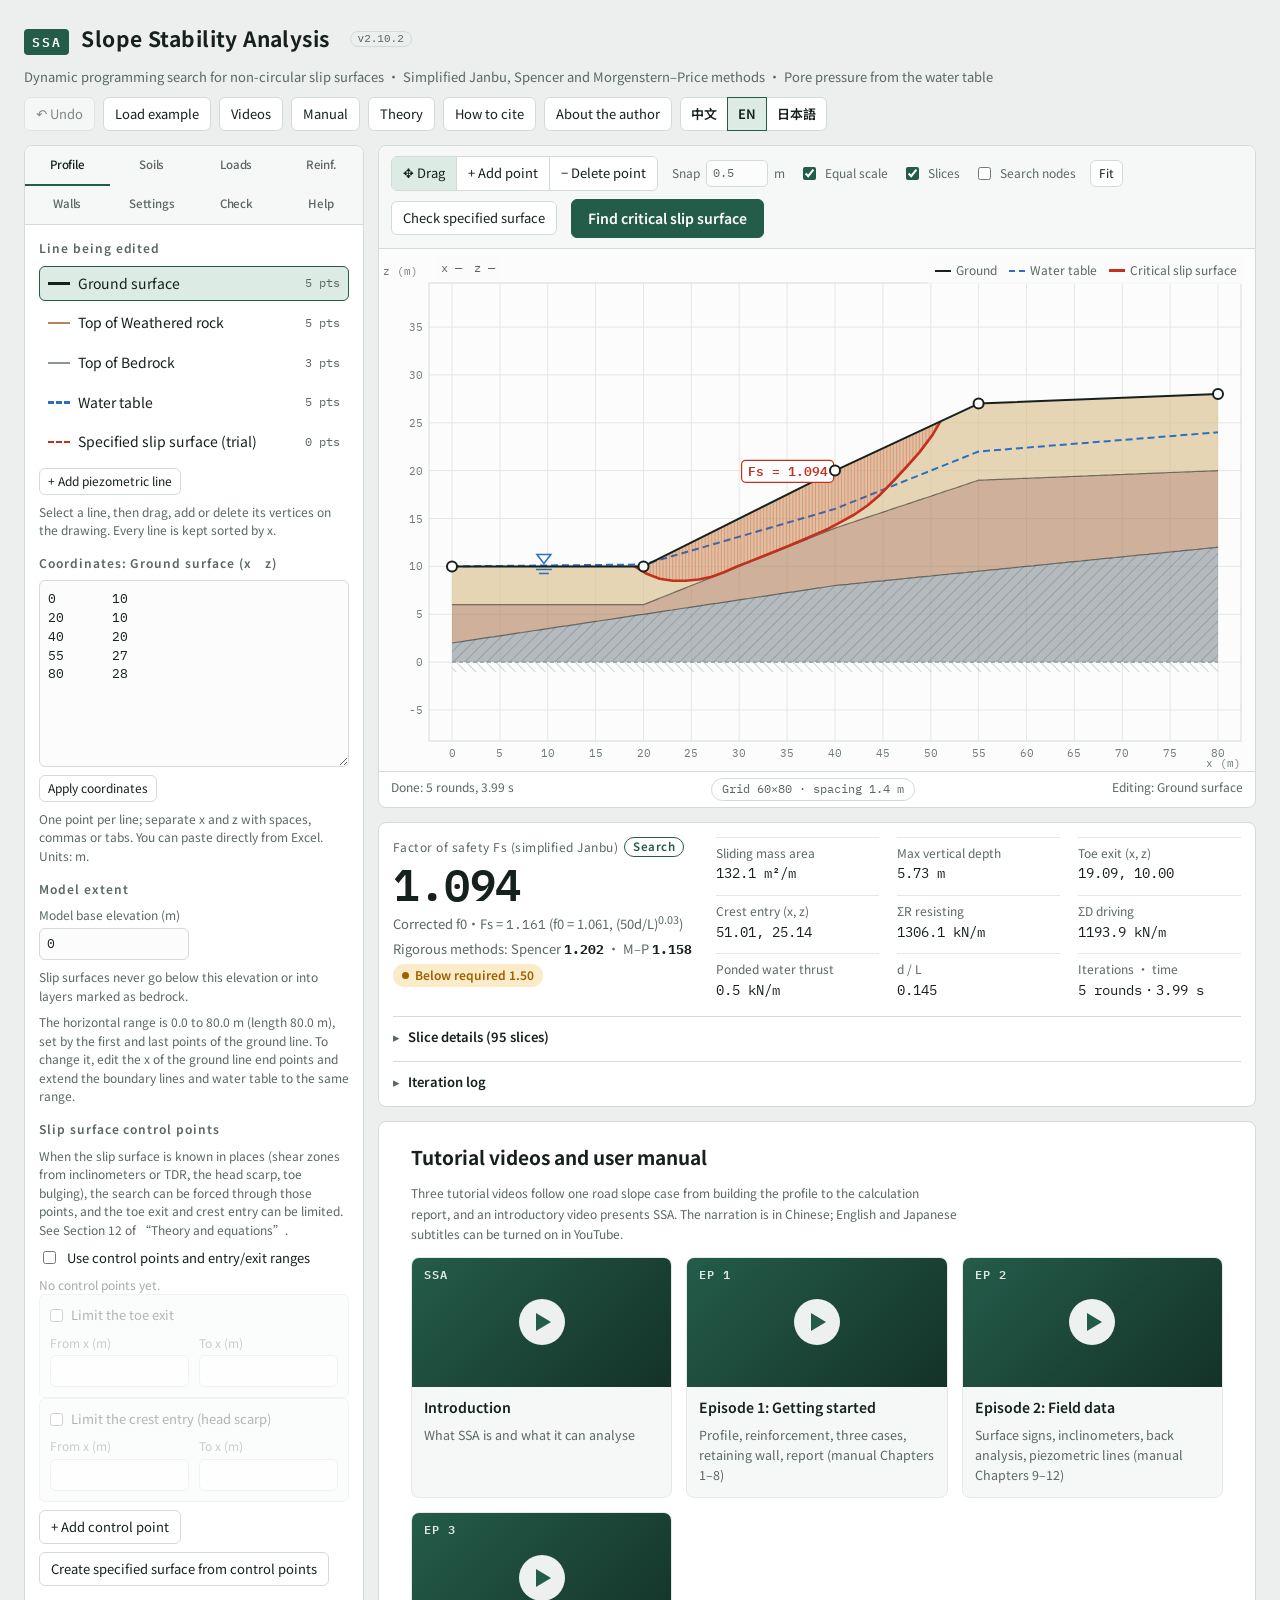
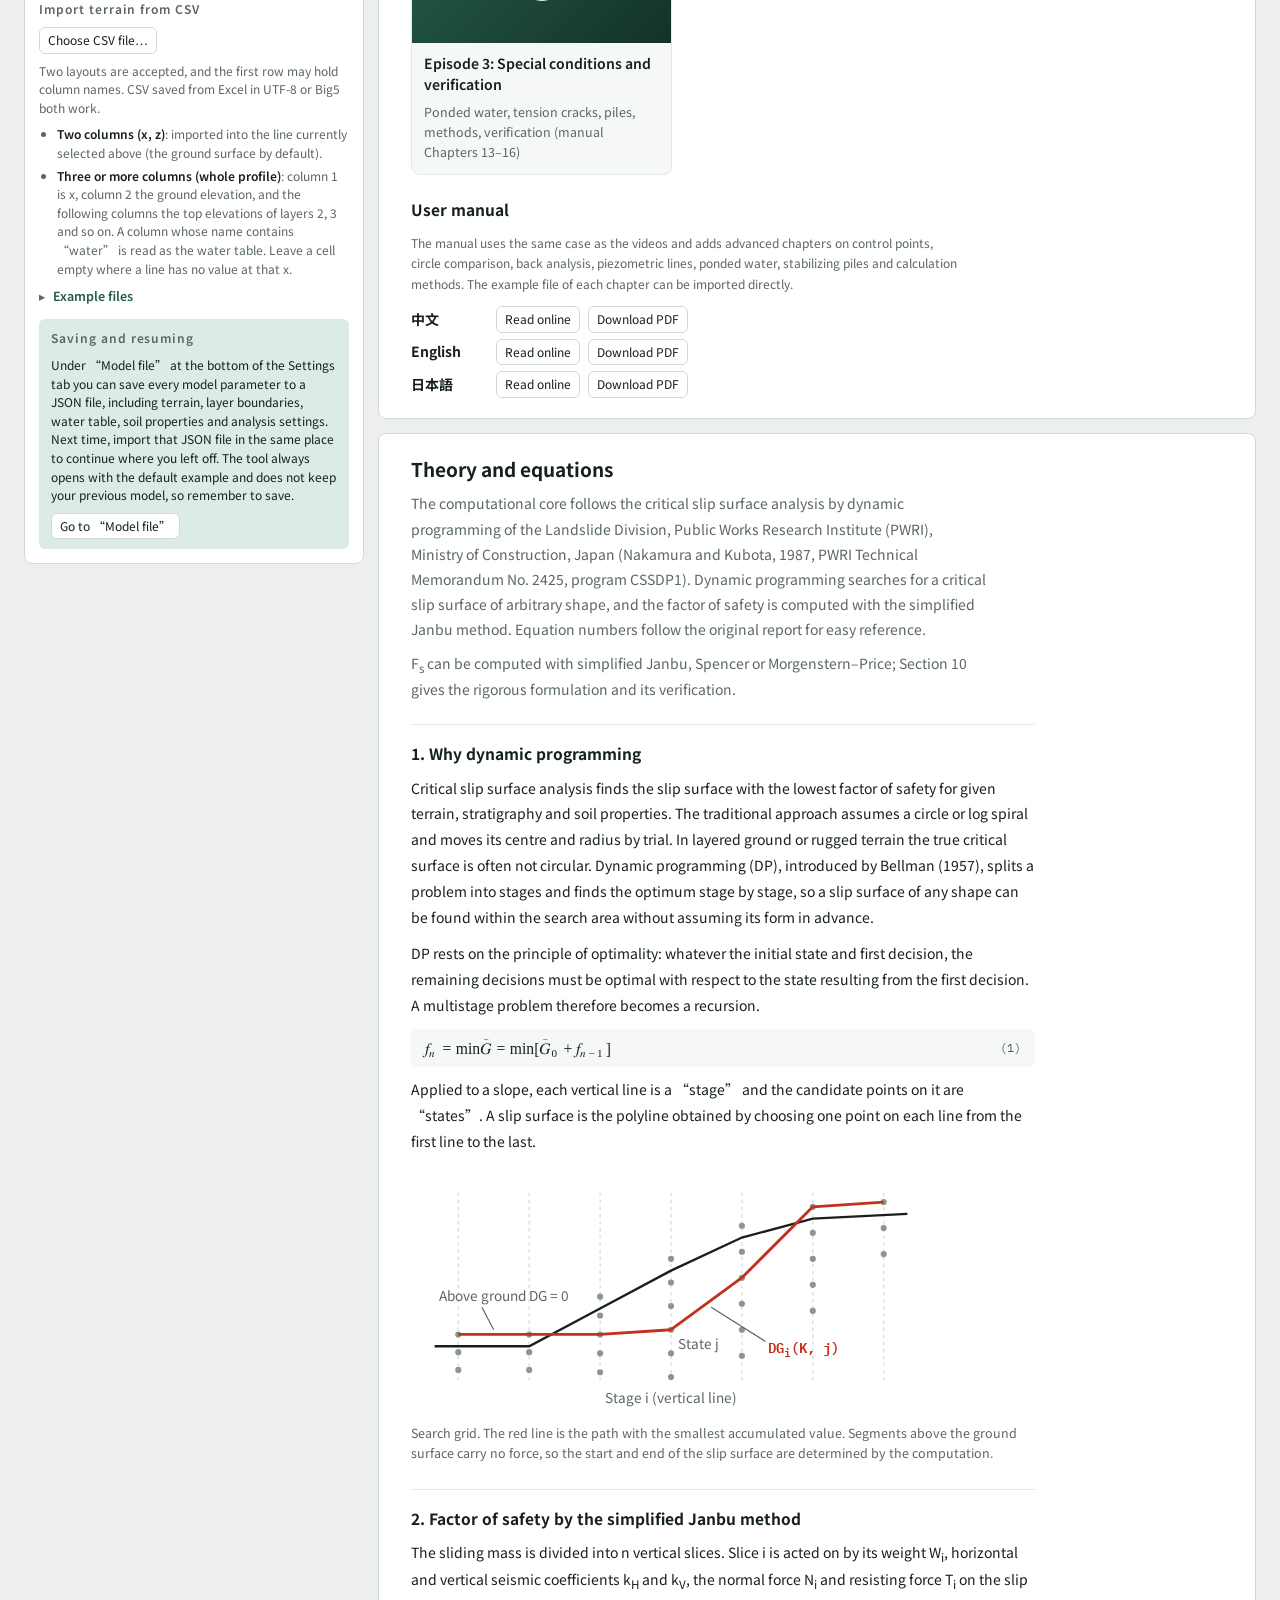
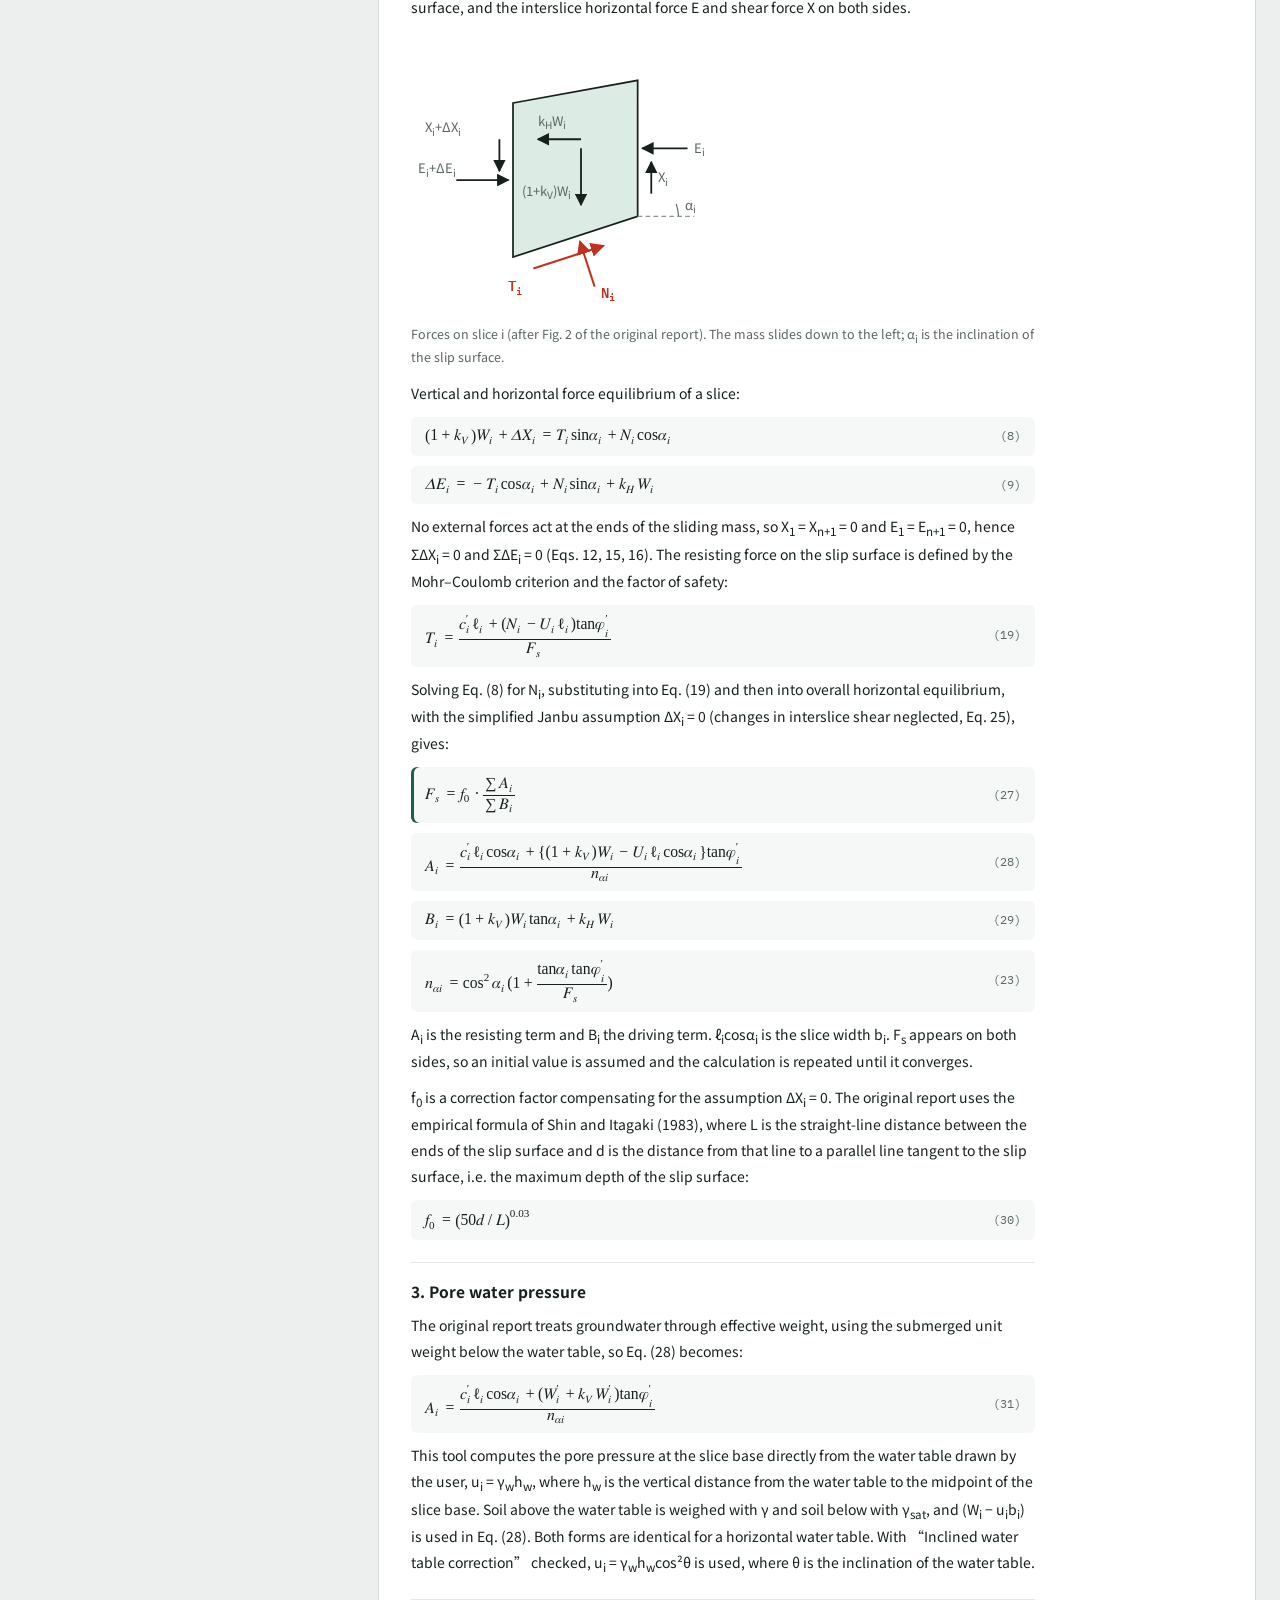
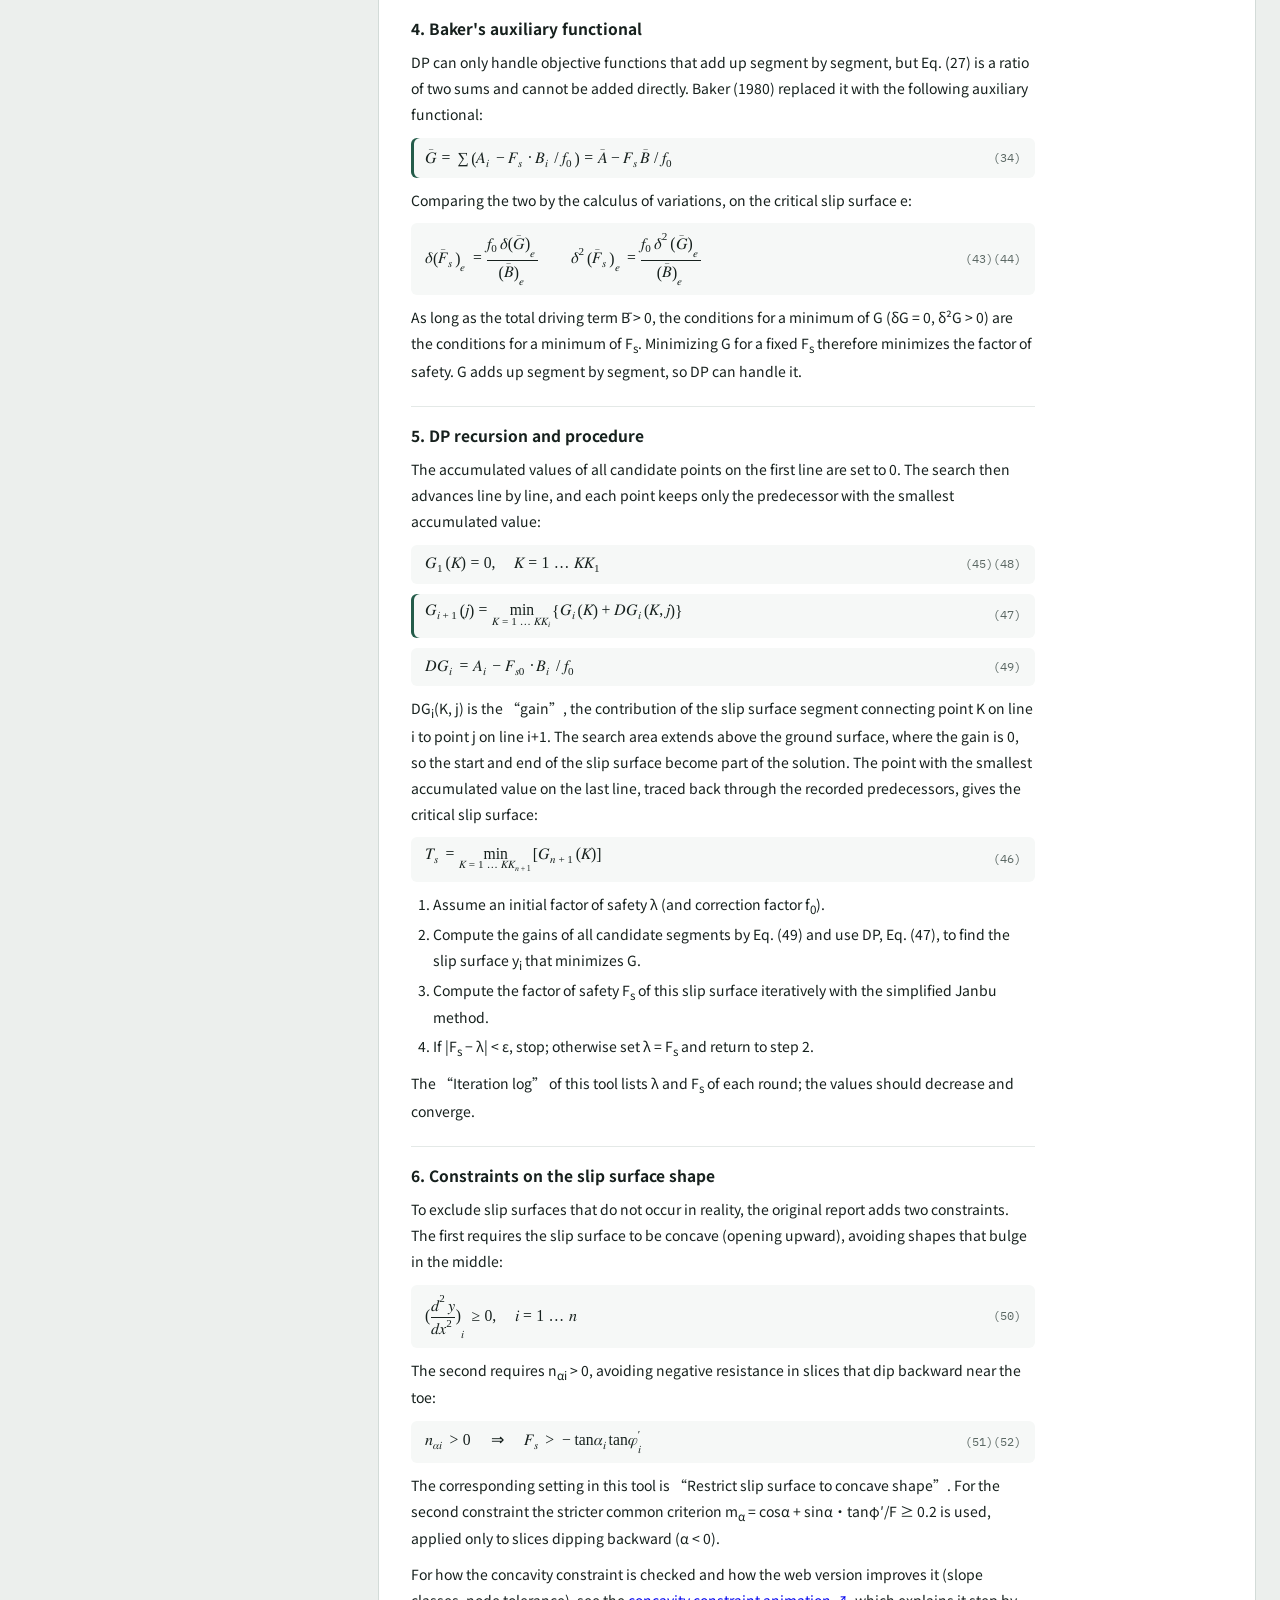
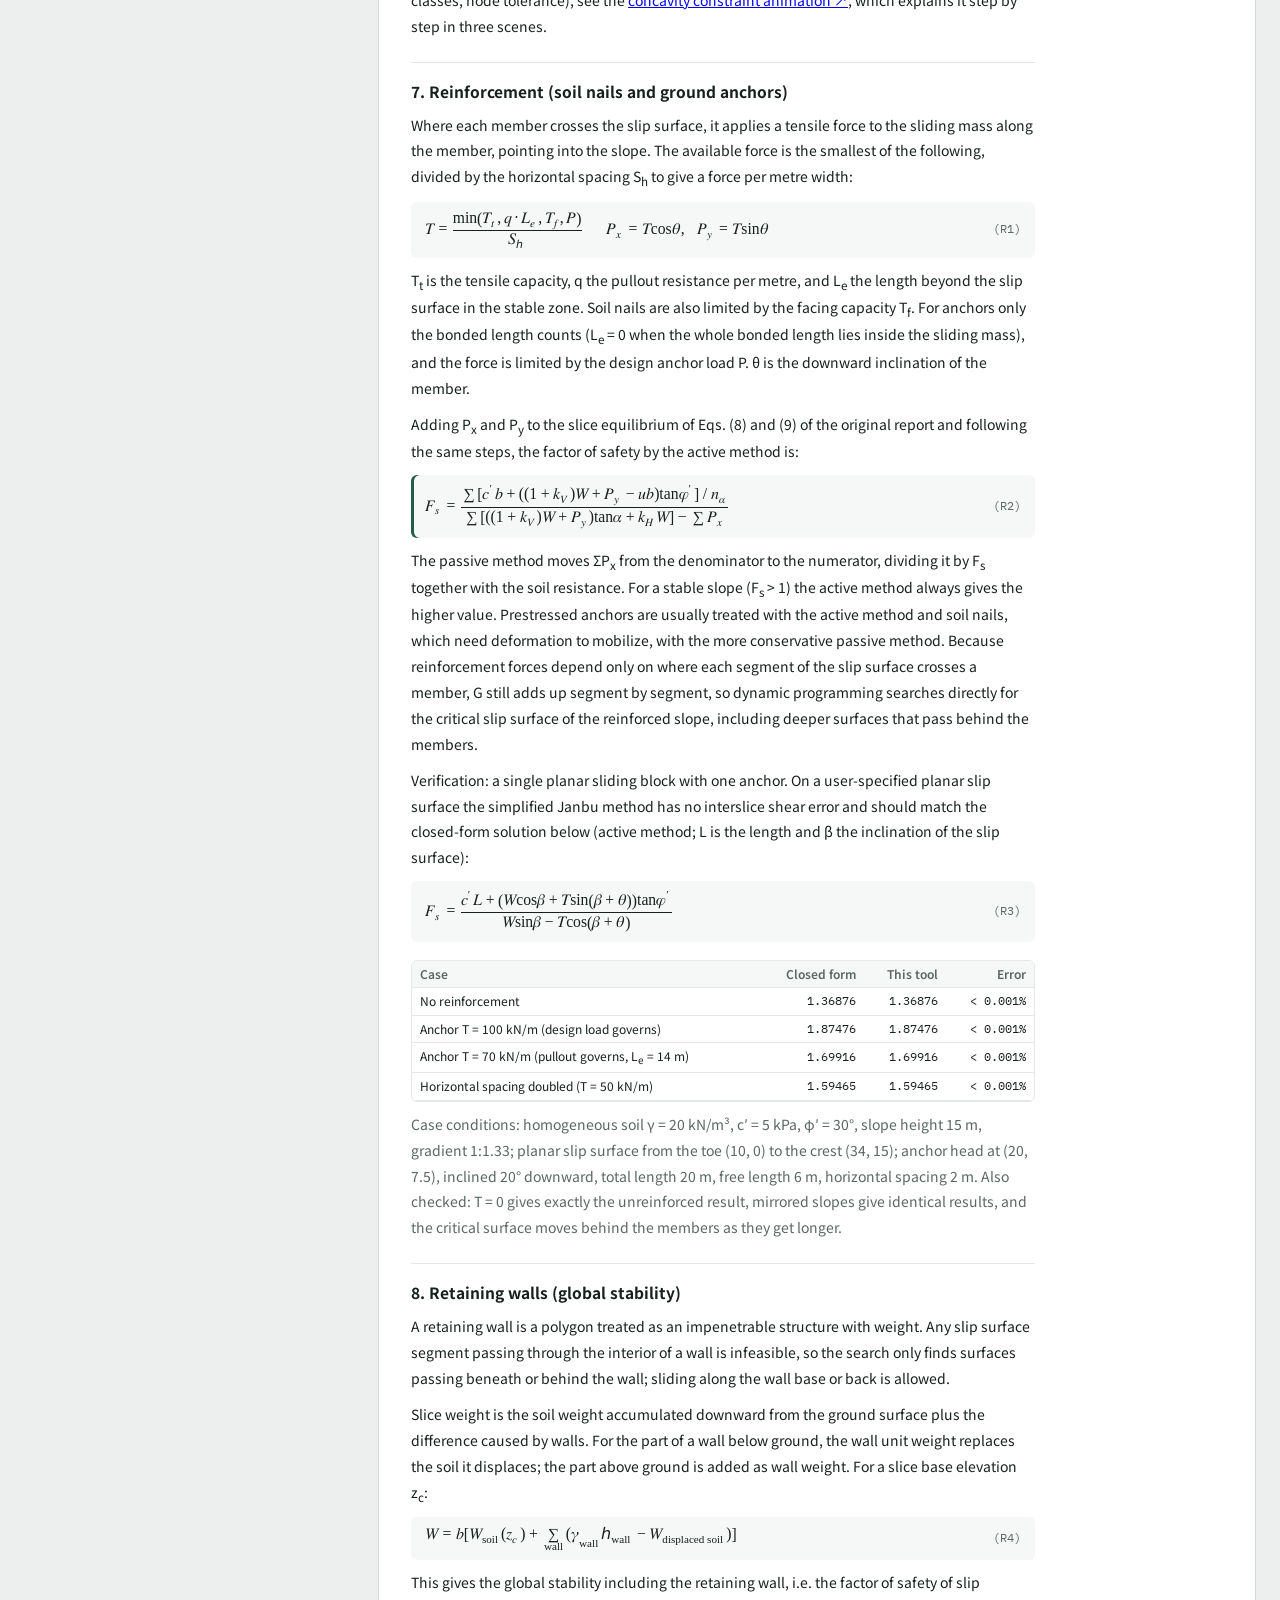
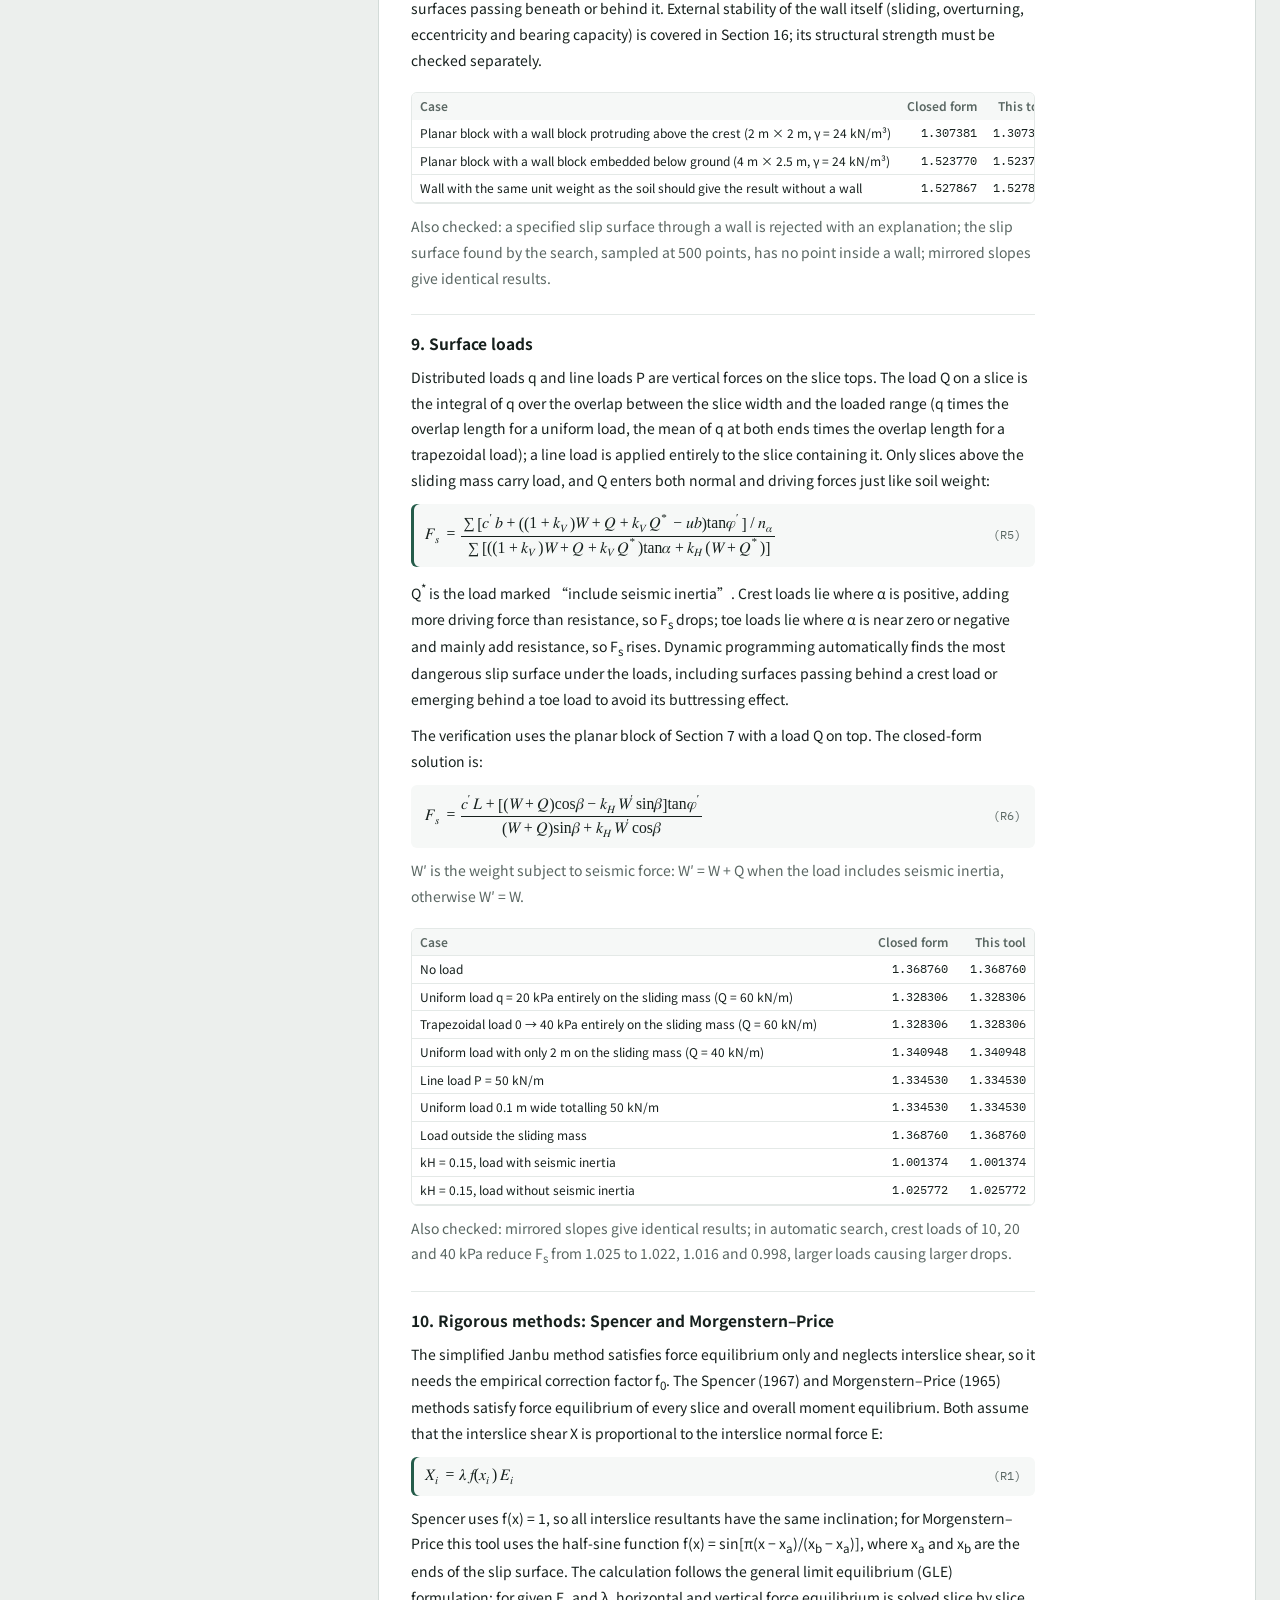
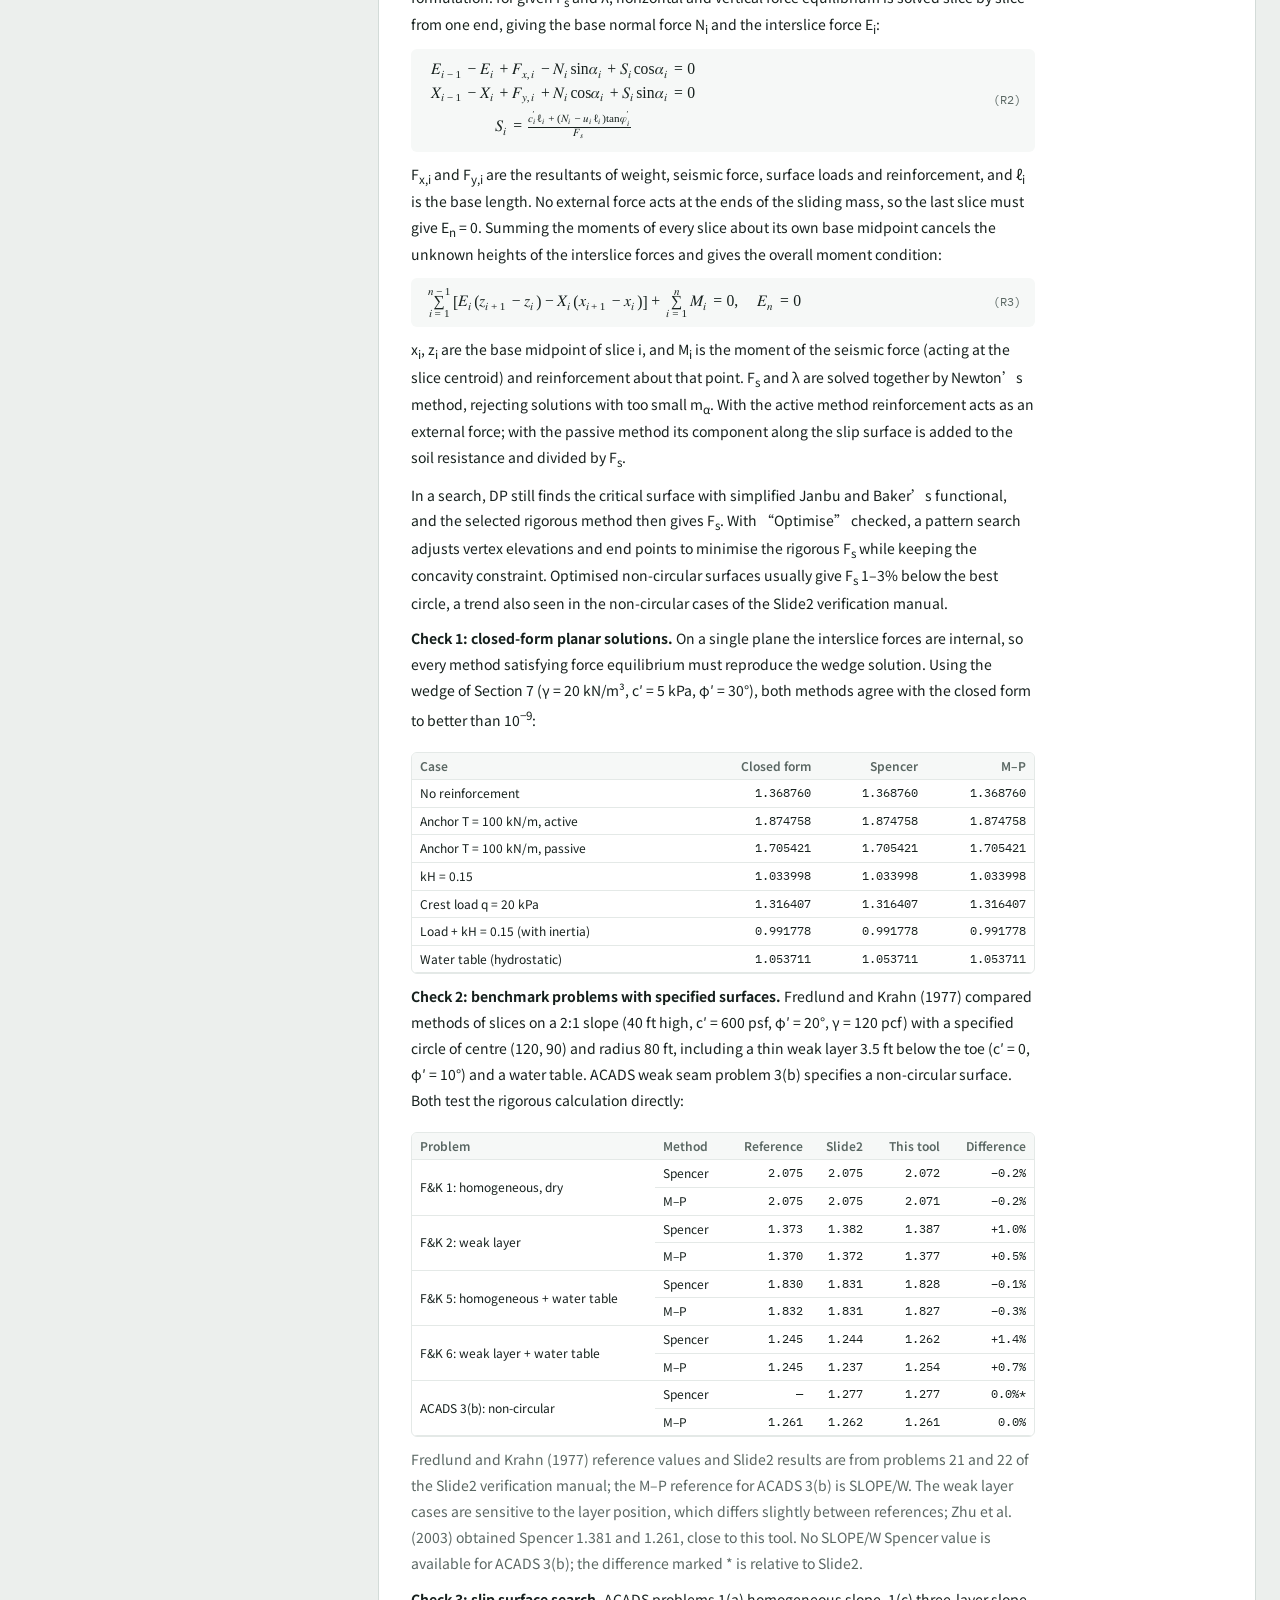
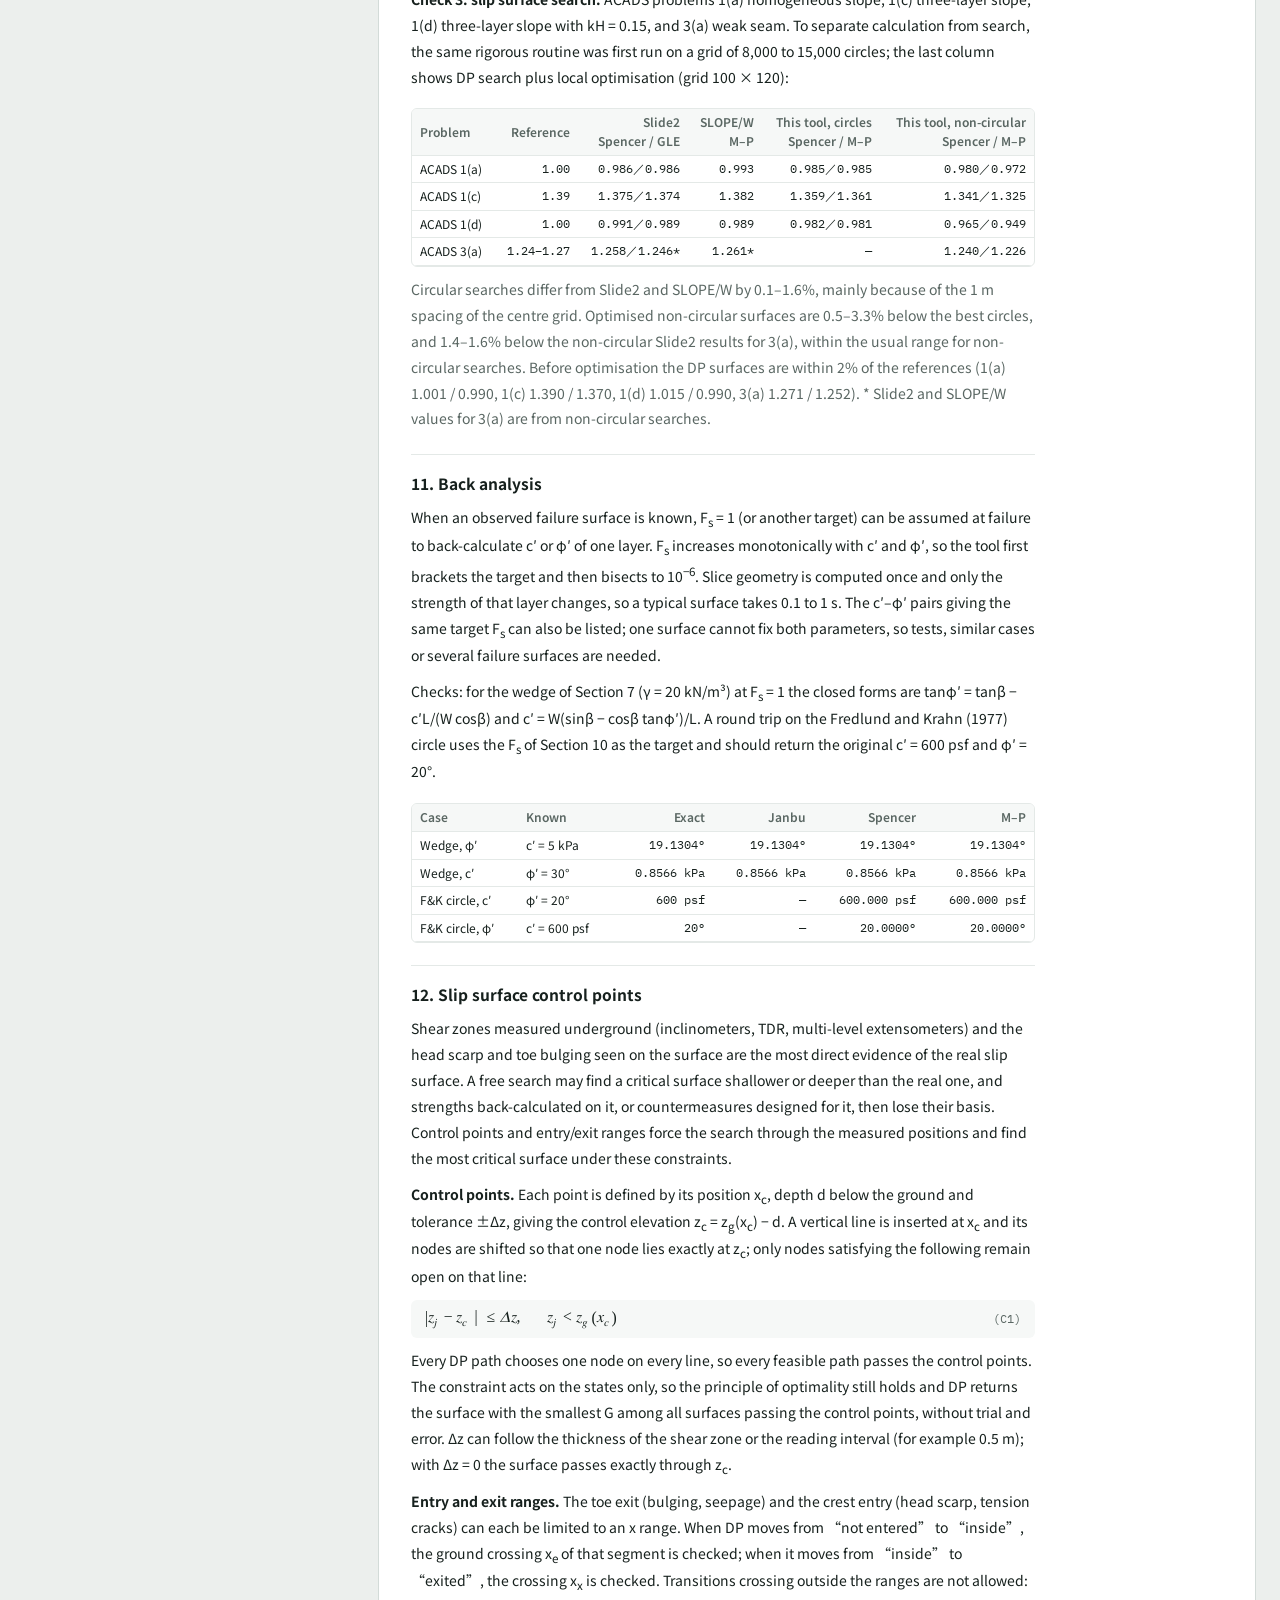
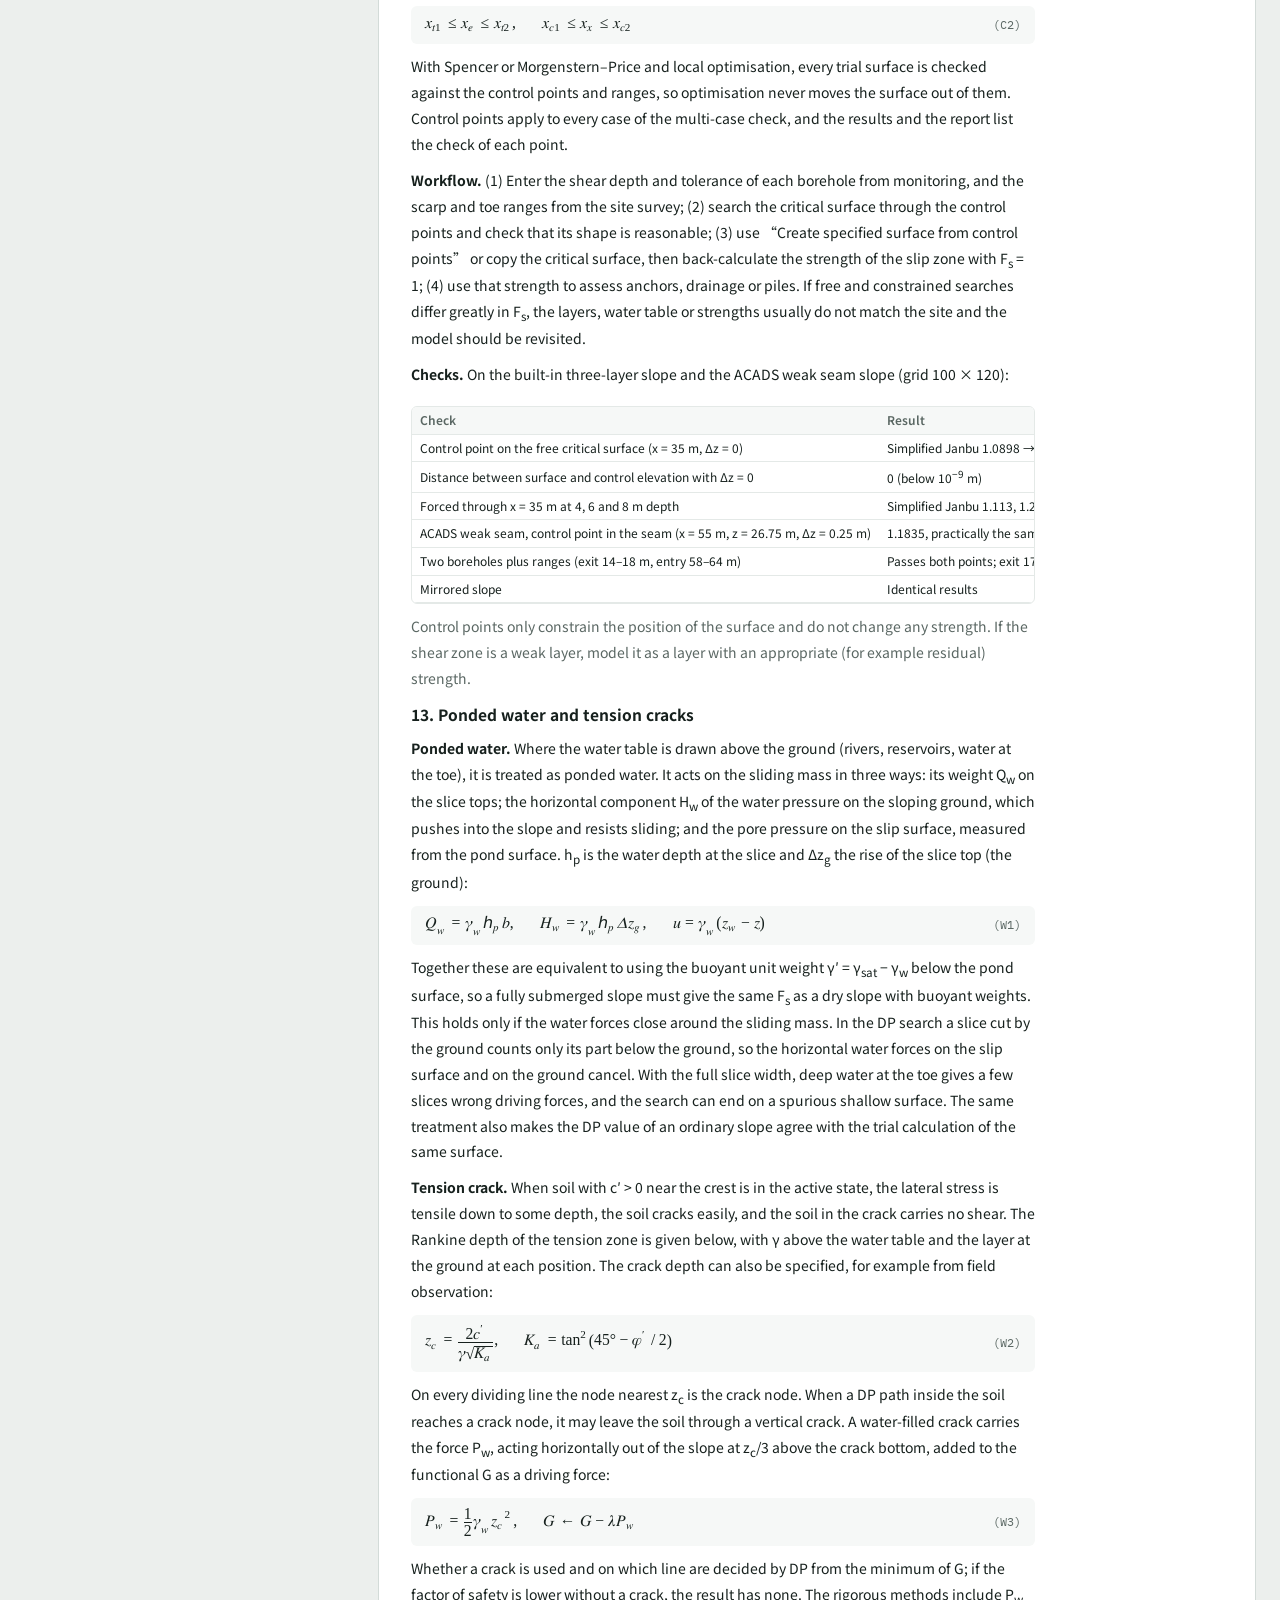
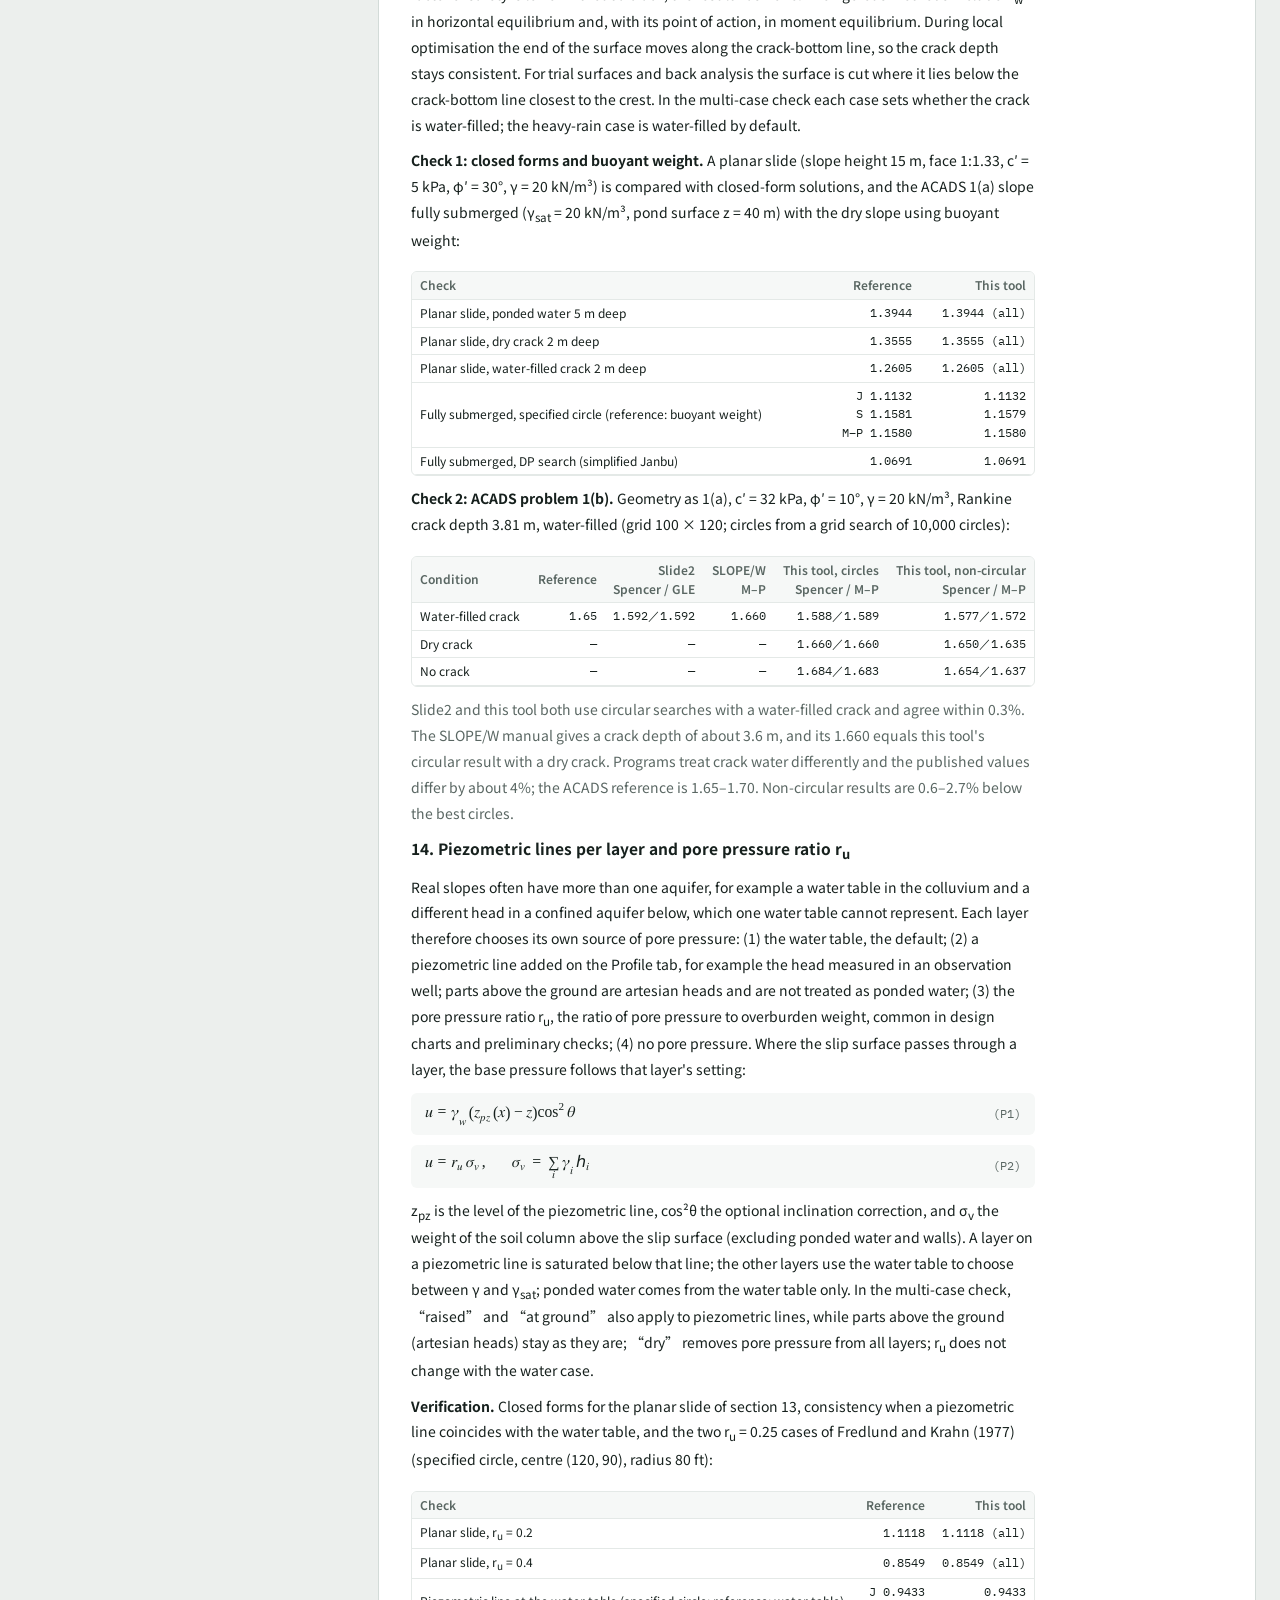
==== commit 196b4d68: "增加教學影片及英日文版手冊" ====
--- a/index.html
+++ b/index.html
@@ -273,6 +273,23 @@
 .th-sym dt{font-family:var(--mono)}
 .th-sym dd{margin:0;color:var(--muted)}
 .cite{gap:12px}
+.learn{background:var(--surface);border:1px solid var(--line);border-radius:var(--r);padding:20px clamp(16px,3vw,32px);display:grid;gap:12px}
+.learn h2{margin:0;font-size:19px;text-wrap:balance}
+.learn h3{margin:10px 0 0;font-size:15.5px}
+.learn p{margin:0;max-width:78ch;line-height:1.7}
+.vgrid{display:grid;grid-template-columns:repeat(auto-fill,minmax(min(210px,100%),1fr));gap:14px}
+.vcard{display:grid;grid-template-rows:auto auto 1fr;gap:6px;text-decoration:none;color:inherit;border:1px solid var(--line2);border-radius:8px;overflow:hidden;background:var(--panel);transition:border-color .15s}
+.vcard:hover,.vcard:focus-visible{border-color:var(--accent)}
+.vposter{position:relative;display:grid;place-items:center;aspect-ratio:16/8;background:linear-gradient(135deg,var(--accent),color-mix(in srgb,var(--accent) 55%,#000))}
+.vposter em{position:absolute;left:12px;top:10px;font:600 12px/1 var(--mono);font-style:normal;letter-spacing:.08em;color:#fff;opacity:.85}
+.vplay{width:46px;height:46px;border-radius:50%;background:rgba(255,255,255,.92);display:grid;place-items:center;transition:transform .15s}
+.vplay::after{content:"";margin-left:4px;border-style:solid;border-width:9px 0 9px 15px;border-color:transparent transparent transparent var(--accent)}
+.vcard:hover .vplay{transform:scale(1.08)}
+.vcard .vt{font-weight:600;font-size:14px;padding:4px 12px 0}
+.vcard .vd{font-size:12.5px;color:var(--muted);line-height:1.6;padding:0 12px 12px}
+.mlist{list-style:none;margin:0;padding:0;display:grid;gap:6px}
+.mlist li{display:flex;flex-wrap:wrap;align-items:center;gap:6px 8px}
+.mlist b{min-width:5.5em}
 .cite p{margin:0}
 .cite h3{margin:8px 0 0;font-size:14px}
 .cite-main{margin:0;padding:12px 16px;background:var(--accent-soft);border-radius:6px;font-family:var(--mono);font-size:13px;line-height:1.7;max-width:90ch}
@@ -369,7 +386,8 @@
       <span data-i18n-attr="title:a262" class="visits" id="visitCount" hidden title="使用人數以瀏覽器計算，同一個瀏覽器只算一次"></span>
       <button data-i18n="k3" data-i18n-attr="title:a263" class="btn" id="btnUndo" type="button" title="復原上一步（Ctrl+Z）">↶ 復原</button>
       <button data-i18n="k4" class="btn" id="btnSample" type="button">載入範例</button>
-      <a data-i18n="k514" class="btn" href="manual/" target="_blank" rel="noopener">使用手冊</a>
+      <a data-i18n="k517" class="btn" href="#learn">教學影片</a>
+      <a data-i18n="k514" class="btn" id="btnManual" href="manual/" target="_blank" rel="noopener">使用手冊</a>
       <a data-i18n="k5" class="btn" href="#theory">原理與公式</a>
       <a data-i18n="k6" class="btn" href="#cite">如何引用</a>
       <a data-i18n="k7" class="btn" href="https://cychen59.blogspot.com/p/education-2014.html" target="_blank" rel="noopener">關於作者</a>
@@ -726,7 +744,7 @@
         <div class="doc">
           <p data-i18n="k113">完整的方法原理、公式與參考文獻放在頁面下方的<a href="#theory">「方法原理與公式」</a>。</p>
           <h4 data-i18n="k515">使用手冊</h4>
-          <p data-i18n="k516">從輸入地形一路做到產出檢核報告的教學，另有控制點、圓弧比對、反算、分層水壓、坡外積水、抑止樁與計算方法等進階章節。<a href="manual/" target="_blank" rel="noopener">線上閱讀</a>　<a href="manual/SSA-使用手冊.pdf" download>下載 PDF</a></p>
+          <p data-i18n="k516">從輸入地形一路做到產出檢核報告的教學，另有控制點、圓弧比對、反算、分層水壓、坡外積水、抑止樁與計算方法等進階章節，有中文、英文、日文三種版本。<a href="manual/" target="_blank" rel="noopener">線上閱讀</a>　<a href="manual/SSA-使用手冊.pdf" download>下載 PDF</a>　<a href="#learn">教學影片與其他語言</a></p>
           <h4 data-i18n="k476">驗證報告</h4>
           <p data-i18n="k477">以目前版本的計算核心，在您的瀏覽器中重算第十至十五節的所有驗證考題（閉合解、Fredlund and Krahn、ACADS、坡外積水、張力裂縫、r<sub>u</sub>、補強構件、鋼管杭計算例等），列出參考值、本工具結果、差異與是否通過，並可下載 Word 或列印為 PDF，作為送審時的程式驗證文件。含臨界滑動面搜尋，約需 1–2 分鐘。</p>
           <div class="row">
@@ -797,6 +815,23 @@
 
       <div class="results" id="results"></div>
       <textarea data-i18n-attr="aria-label:a274" id="fallback" rows="5" readonly aria-label="複製內容"></textarea>
+      <section class="learn" id="learn">
+        <h2 data-i18n="k518">教學影片與使用手冊</h2>
+        <p data-i18n="k519" class="hint">三集教學影片沿用同一個道路上邊坡案例，從建立剖面一路做到計算書，另有一支前導影片介紹 SSA。影片為中文旁白，可在 YouTube 開啟英文或日文字幕。</p>
+        <div class="vgrid">
+            <a class="vcard" href="https://youtu.be/WJplLLHTVXU" target="_blank" rel="noopener"><span class="vposter" aria-hidden="true"><i class="vplay"></i><em>SSA</em></span><span data-i18n="k520" class="vt">前導</span><span data-i18n="k524" class="vd">SSA 是什麼，可以做哪些分析</span></a>
+            <a class="vcard" href="https://youtu.be/RL-3NAe49ZM" target="_blank" rel="noopener"><span class="vposter" aria-hidden="true"><i class="vplay"></i><em>EP 1</em></span><span data-i18n="k521" class="vt">第一集：入門教學</span><span data-i18n="k525" class="vd">剖面、補強、三種情境、擋土牆、計算書（手冊第 1–8 章）</span></a>
+            <a class="vcard" href="https://youtu.be/QsGGpsN5J_8" target="_blank" rel="noopener"><span class="vposter" aria-hidden="true"><i class="vplay"></i><em>EP 2</em></span><span data-i18n="k522" class="vt">第二集：現地資料</span><span data-i18n="k526" class="vd">地表跡象、傾斜管、反算、分層水壓（手冊第 9–12 章）</span></a>
+            <a class="vcard" href="https://youtu.be/LjtjP_0jO74" target="_blank" rel="noopener"><span class="vposter" aria-hidden="true"><i class="vplay"></i><em>EP 3</em></span><span data-i18n="k523" class="vt">第三集：特殊條件與可信度</span><span data-i18n="k527" class="vd">坡外積水、張力裂縫、抑止樁、計算方法、驗證報告（手冊第 13–16 章）</span></a>
+        </div>
+        <h3 data-i18n="k528">使用手冊</h3>
+        <p data-i18n="k529" class="hint">與影片使用同一個案例，另有控制點、圓弧比對、反算、分層水壓、坡外積水、抑止樁與計算方法等進階章節，各章的範例檔可直接匯入。</p>
+        <ul class="mlist">
+            <li><b lang="zh-Hant">中文</b><a data-i18n="k530" class="btn small" href="manual/" target="_blank" rel="noopener">線上閱讀</a><a data-i18n="k531" class="btn small" href="manual/SSA-使用手冊.pdf" download>下載 PDF</a></li>
+            <li><b lang="en">English</b><a data-i18n="k530" class="btn small" href="manual/en/" target="_blank" rel="noopener">線上閱讀</a><a data-i18n="k531" class="btn small" href="manual/en/SSA-User-Manual-EN.pdf" download>下載 PDF</a></li>
+            <li><b lang="ja">日本語</b><a data-i18n="k530" class="btn small" href="manual/ja/" target="_blank" rel="noopener">線上閱讀</a><a data-i18n="k531" class="btn small" href="manual/ja/SSA-User-Manual-JA.pdf" download>下載 PDF</a></li>
+        </ul>
+      </section>
       <article class="theory" id="theory">
         <header class="th-head">
           <h2 data-i18n="k145">方法原理與公式</h2>
@@ -2807,8 +2842,8 @@
   const fmt = (v, d = 2) => (v == null || !isFinite(v)) ? '—' : (+v).toFixed(d);
 
   /* ---------- language (Traditional Chinese / English) ---------- */
-  const I18N_EN = {"k1": "Slope Stability Analysis", "k2": "Dynamic programming search for non-circular slip surfaces · Simplified Janbu, Spencer and Morgenstern–Price methods · Pore pressure from the water table", "k3": "↶ Undo", "k4": "Load example", "k5": "Theory", "k6": "How to cite", "k7": "About the author", "k8": "Profile", "k9": "Soils", "k10": "Loads", "k11": "Reinf.", "k12": "Settings", "k13": "Help", "k14": "Line being edited", "k15": "Select a line, then drag, add or delete its vertices on the drawing. Every line is kept sorted by x.", "k16": "Coordinates (x　z)", "k17": "Apply coordinates", "k18": "Clear this line", "k19": "Copy current critical surface", "k20": "Create water table 2 m below ground", "k21": "One point per line; separate x and z with spaces, commas or tabs. You can paste directly from Excel. Units: m.", "k22": "Model extent", "k23": "Model base elevation (m)", "k24": "Slip surfaces never go below this elevation or into layers marked as bedrock.", "k25": "Import terrain from CSV", "k26": "Choose CSV file…", "k27": "Two layouts are accepted, and the first row may hold column names. CSV saved from Excel in UTF-8 or Big5 both work.", "k28": "<strong>Two columns (x, z)</strong>: imported into the line currently selected above (the ground surface by default).", "k29": "<strong>Three or more columns (whole profile)</strong>: column 1 is x, column 2 the ground elevation, and the following columns the top elevations of layers 2, 3 and so on. A column whose name contains “water” is read as the water table. Leave a cell empty where a line has no value at that x.", "k30": "Example files", "k31": "Whole profile (the default example on this page):", "k32": "Download SSA-profile-example.csv", "k33": "Copy", "k34": "Ground line only:", "k35": "Download SSA-ground-example.csv", "k36": "Copy", "k37": "Saving and resuming", "k38": "Under “Model file” at the bottom of the Settings tab you can save every model parameter to a JSON file, including terrain, layer boundaries, water table, soil properties and analysis settings. Next time, import that JSON file in the same place to continue where you left off. The tool always opens with the default example and does not keep your previous model, so remember to save.", "k39": "Go to “Model file”", "k40": "Unit weight γ, γsat", "k41": "Cohesion c'", "k42": "Layers are listed from top to bottom. The top of layer 1 is the ground surface; the tops of the other layers are edited on the Profile tab. φ' is in degrees. Conversion uses 1 tf = 9.80665 kN; values are converted automatically when you switch units, and results are shown in the same units.", "k43": "+ Add layer (at the bottom)", "k44": "Surface loads", "k45": "A distributed load q acts on a range of x at the ground surface (the start and end values may differ to form a trapezoid); a line load P acts at one point. Both are per metre width. Only the part above the sliding mass is counted, and it acts like soil weight, adding to both normal force and driving force.", "k46": "Also compute the case without loads<small>Shows Fs with and without loads side by side and draws the critical surface without loads as a dotted line.</small>", "k47": "Traffic (distributed, no seismic inertia)", "k48": "Building (distributed)", "k49": "Stockpile (distributed)", "k50": "Wall or structure (line load)", "k51": "+ Add load", "k52": "New loads start with placeholder magnitudes. Enter values according to the design code and site conditions. Drag the load ends on the drawing to change their position.", "k53": "Notes", "k54": "Loads on the crest (upslope) usually lower Fs; loads at the toe (downslope) usually raise Fs by buttressing.", "k55": "If a toe load may be removed (parking, temporary stockpiles), do not rely on it. Compute the cases with and without the load and use the lower Fs.", "k56": "Fill has its own strength and slip surfaces may pass through it. Model fill by editing the ground line and adding a fill layer, not as a load.", "k57": "Temporary loads such as traffic are usually excluded from seismic inertia; permanent loads such as structures should be included.", "k58": "How reinforcement forces are applied", "k59": "Method", "k60": "Active: reinforcement reduces the driving force (common for prestressed anchors)", "k61": "Passive: reinforcement adds to the resistance (common for soil nails, more conservative)", "k62": "Also compute the case without reinforcement<small>Runs a separate analysis without members and retaining walls, shows both Fs values, and draws the original critical surface as a grey dashed line.</small>", "k63": "Each member provides a tensile force T where it crosses the slip surface: the smallest of tensile capacity, pullout (q × effective length beyond the slip surface), facing capacity or design anchor load, divided by the horizontal spacing to give a force per metre width. For anchors only the bonded length provides pullout resistance.", "k64": "Members", "k65": "θ is the downward inclination of the member. Tensile, facing and anchor loads are capacities per member; pullout q is the resistance per metre of effective length. Use allowable or ultimate values consistently with your design approach.", "k66": "+ Soil nail", "k67": "+ Ground anchor", "k68": "Place a row", "k69": "Uses the last member in the list as a template and spaces several members evenly over an x range on the slope face. Heads snap to the ground surface.", "k70": "Start x (m)", "k71": "End x (m)", "k72": "Count", "k73": "Add this row", "k74": "Replace all members", "k75": "Retaining walls", "k76": "Retaining walls are checked in two ways here. External stability treats the wall as a rigid body and checks sliding, overturning, eccentricity and bearing; the results update as soon as a dimension changes. Global stability treats the wall as an impenetrable structure with weight, and “Find critical slip surface” searches for slip surfaces passing below or behind it. Size the wall for external stability first, then confirm global stability. Structural design of the stem and base slab (reinforcement) is outside the scope of this tool.", "k77": "＋ Gravity", "k78": "Earthquake (pseudo-static)", "k79": "Horizontal coefficient kh", "k80": "Vertical coefficient kv", "k81": "Pore water pressure", "k82": "Unit weight of water γw (kN/m³)", "k83": "Inclined water table correction u = γw·hw·cos²θ<small>When unchecked, hydrostatic pressure u = γw·hw is used, where hw is the vertical distance from the water table to the slip surface.</small>", "k84": "Slip surface search", "k85": "Vertical lines", "k86": "Sets the horizontal resolution. A spacing of 1–2 m is recommended, roughly “horizontal length ÷ 1.5”. Typically 60–120 lines.", "k87": "Nodes per line", "k88": "Sets the vertical resolution. A node spacing of about 0.3 m is recommended, roughly “maximum soil thickness ÷ 0.3”. Typically 80–120 nodes.", "k89": "Slices per segment", "k90": "Number of slices between two neighbouring lines for computing weight and pore pressure. Usually 3–4; use 5 for very thin layers or an undulating water table.", "k91": "Minimum slip depth (m)", "k92": "Excludes overly shallow surface slides. For sand or colluvium with c' = 0, 1–2 m is recommended; set 0 when shallow failures are of interest.", "k93": "More lines and nodes give finer results, but the work grows roughly with “lines × nodes²”, so doubling the nodes takes about four times as long.", "k94": "Restrict slip surface to concave shape<small>The slope of the slip surface changes monotonically along the sliding direction, excluding kinematically unrealistic shapes (ktotu in the original program). The web version classifies DP states by the steepest slope reached and tolerates small errors from node discretization, so thin weak layers are still followed correctly.</small>", "k95": "Slip surface may not cross the left or right model boundary<small>The end lines only allow nodes above the ground surface (an extension of kconc in the original program).</small>", "k96": "Convergence and criteria", "k97": "Tolerance ΔF", "k98": "Maximum iterations", "k99": "Initial F", "k100": "Required factor of safety", "k101": "Correction factor f0", "k102": "f0 = (50d/L)^0.03 (PWRI 1987; Shin & Itagaki 1983)", "k103": "f0 = 1 + b1[d/L − 1.4(d/L)²] (Janbu correction curve)", "k104": "Judge by the corrected f0·Fs<small>When unchecked, the uncorrected simplified Janbu value is used, as defined in the original SSA program, which is more conservative.</small>", "k105": "Model file", "k106": "“Save model” stores terrain, layer boundaries, water table, soil properties and analysis settings in a single JSON file. Next time, use “Import model” and choose that file to continue your analysis.", "k107": "Save model (JSON)", "k108": "Import model…", "k109": "Copy or paste JSON as text", "k110": "Generate JSON", "k111": "Copy", "k112": "Load from text", "k113": "The full theory, equations and references are in <a href=\"#theory\">“Theory and equations”</a> further down the page.", "k114": "Steps", "k115": "On the Profile tab, edit the ground line, layer tops and water table.", "k116": "On the Soils tab, enter γ, γsat, c' and φ'; the lowest layer can be set as bedrock.", "k117": "On the Settings tab, check the search grid, then press “Find critical slip surface”.", "k118": "Differences from the original C++ program", "k119": "The original read pressure heads from a finite element solution of the Richards equation; this version converts them directly from the water table.", "k120": "Pore pressure is computed at the midpoint of every slice; the original used one midpoint value per segment.", "k121": "Intersections with layer boundaries and the water table are handled by slice sampling, avoiding intersections the original could miss near bends in the lines.", "k122": "Entry and exit states ensure a single continuous sliding mass. The concavity constraint applies only to adjacent segments below ground, not to the bends at entry and exit.", "k123": "A minimum slip depth prevents convergence to extremely shallow surface slides when c' = 0.", "k124": "The original did not apply the correction factor f0; this tool also reports f0·Fs for reference.", "k125": "Units are kN and kPa (1 tf/m² ≈ 9.81 kPa). Slopes facing left or right are detected automatically.", "k126": "Limitations", "k127": "2D plane strain limit equilibrium analysis; matric suction is not considered.", "k128": "Pore pressure comes from water lines (hydrostatic) or r<sub>u</sub>, without seepage analysis; ponded water excludes waves and excess pore pressure from rapid drawdown.", "k129": "Reinforcement carries tension only; bending and shear are ignored.", "k130": "External wall stability treats the wall as a rigid body; the structural strength (reinforcement) of the stem and base slab must be checked separately. Earth pressure behind the wall includes uniform loads only, not line loads.", "k131": "Loads are vertical only, without inclined loads, spreading with depth or excess pore pressure from rapid loading.", "k132": "The simplified Janbu method ignores interslice shear, so uncorrected values are usually conservative.", "k133": "✥ Drag", "k134": "+ Add point", "k135": "− Delete point", "k136": "Snap", "k137": "Equal scale", "k138": "Slices", "k139": "Search nodes", "k140": "Fit", "k141": "Check specified surface", "k142": "Find critical slip surface", "k143": "<span><i></i>Ground</span> <span><i class=\"w\"></i>Water table</span> <span><i class=\"s\"></i>Critical slip surface</span>", "k144": "Ready", "k145": "Theory and equations", "k146": "The computational core follows the critical slip surface analysis by dynamic programming of the Landslide Division, Public Works Research Institute (PWRI), Ministry of Construction, Japan (Nakamura and Kubota, 1987, PWRI Technical Memorandum No. 2425, program CSSDP1). Dynamic programming searches for a critical slip surface of arbitrary shape, and the factor of safety is computed with the simplified Janbu method. Equation numbers follow the original report for easy reference.", "k147": "1. Why dynamic programming", "k148": "Critical slip surface analysis finds the slip surface with the lowest factor of safety for given terrain, stratigraphy and soil properties. The traditional approach assumes a circle or log spiral and moves its centre and radius by trial. In layered ground or rugged terrain the true critical surface is often not circular. Dynamic programming (DP), introduced by Bellman (1957), splits a problem into stages and finds the optimum stage by stage, so a slip surface of any shape can be found within the search area without assuming its form in advance.", "k149": "DP rests on the principle of optimality: whatever the initial state and first decision, the remaining decisions must be optimal with respect to the state resulting from the first decision. A multistage problem therefore becomes a recursion.", "k150": "Applied to a slope, each vertical line is a “stage” and the candidate points on it are “states”. A slip surface is the polyline obtained by choosing one point on each line from the first line to the last.", "k151": "Stage i (vertical line)", "k152": "State j", "k153": "Above ground DG = 0", "k154": "Search grid. The red line is the path with the smallest accumulated value. Segments above the ground surface carry no force, so the start and end of the slip surface are determined by the computation.", "k155": "2. Factor of safety by the simplified Janbu method", "k156": "The sliding mass is divided into n vertical slices. Slice i is acted on by its weight W<sub>i</sub>, horizontal and vertical seismic coefficients k<sub>H</sub> and k<sub>V</sub>, the normal force N<sub>i</sub> and resisting force T<sub>i</sub> on the slip surface, and the interslice horizontal force E and shear force X on both sides.", "k157": "Forces on slice i (after Fig. 2 of the original report). The mass slides down to the left; α<sub>i</sub> is the inclination of the slip surface.", "k158": "Vertical and horizontal force equilibrium of a slice:", "k159": "No external forces act at the ends of the sliding mass, so X<sub>1</sub> = X<sub>n+1</sub> = 0 and E<sub>1</sub> = E<sub>n+1</sub> = 0, hence ΣΔX<sub>i</sub> = 0 and ΣΔE<sub>i</sub> = 0 (Eqs. 12, 15, 16). The resisting force on the slip surface is defined by the Mohr–Coulomb criterion and the factor of safety:", "k160": "Solving Eq. (8) for N<sub>i</sub>, substituting into Eq. (19) and then into overall horizontal equilibrium, with the simplified Janbu assumption ΔX<sub>i</sub> = 0 (changes in interslice shear neglected, Eq. 25), gives:", "k161": "A<sub>i</sub> is the resisting term and B<sub>i</sub> the driving term. ℓ<sub>i</sub>cosα<sub>i</sub> is the slice width b<sub>i</sub>. F<sub>s</sub> appears on both sides, so an initial value is assumed and the calculation is repeated until it converges.", "k162": "f<sub>0</sub> is a correction factor compensating for the assumption ΔX<sub>i</sub> = 0. The original report uses the empirical formula of Shin and Itagaki (1983), where L is the straight-line distance between the ends of the slip surface and d is the distance from that line to a parallel line tangent to the slip surface, i.e. the maximum depth of the slip surface:", "k163": "3. Pore water pressure", "k164": "The original report treats groundwater through effective weight, using the submerged unit weight below the water table, so Eq. (28) becomes:", "k165": "This tool computes the pore pressure at the slice base directly from the water table drawn by the user, u<sub>i</sub> = γ<sub>w</sub>h<sub>w</sub>, where h<sub>w</sub> is the vertical distance from the water table to the midpoint of the slice base. Soil above the water table is weighed with γ and soil below with γ<sub>sat</sub>, and (W<sub>i</sub> − u<sub>i</sub>b<sub>i</sub>) is used in Eq. (28). Both forms are identical for a horizontal water table. With “Inclined water table correction” checked, u<sub>i</sub> = γ<sub>w</sub>h<sub>w</sub>cos²θ is used, where θ is the inclination of the water table.", "k166": "4. Baker's auxiliary functional", "k167": "DP can only handle objective functions that add up segment by segment, but Eq. (27) is a ratio of two sums and cannot be added directly. Baker (1980) replaced it with the following auxiliary functional:", "k168": "Comparing the two by the calculus of variations, on the critical slip surface e:", "k169": "As long as the total driving term B̄ > 0, the conditions for a minimum of G (δG = 0, δ²G > 0) are the conditions for a minimum of F<sub>s</sub>. Minimizing G for a fixed F<sub>s</sub> therefore minimizes the factor of safety. G adds up segment by segment, so DP can handle it.", "k170": "5. DP recursion and procedure", "k171": "The accumulated values of all candidate points on the first line are set to 0. The search then advances line by line, and each point keeps only the predecessor with the smallest accumulated value:", "k172": "DG<sub>i</sub>(K, j) is the “gain”, the contribution of the slip surface segment connecting point K on line i to point j on line i+1. The search area extends above the ground surface, where the gain is 0, so the start and end of the slip surface become part of the solution. The point with the smallest accumulated value on the last line, traced back through the recorded predecessors, gives the critical slip surface:", "k173": "Assume an initial factor of safety λ (and correction factor f<sub>0</sub>).", "k174": "Compute the gains of all candidate segments by Eq. (49) and use DP, Eq. (47), to find the slip surface y<sub>i</sub> that minimizes G.", "k175": "Compute the factor of safety F<sub>s</sub> of this slip surface iteratively with the simplified Janbu method.", "k176": "If |F<sub>s</sub> − λ| < ε, stop; otherwise set λ = F<sub>s</sub> and return to step 2.", "k177": "The “Iteration log” of this tool lists λ and F<sub>s</sub> of each round; the values should decrease and converge.", "k178": "6. Constraints on the slip surface shape", "k179": "To exclude slip surfaces that do not occur in reality, the original report adds two constraints. The first requires the slip surface to be concave (opening upward), avoiding shapes that bulge in the middle:", "k180": "The second requires n<sub>αi</sub> > 0, avoiding negative resistance in slices that dip backward near the toe:", "k181": "The corresponding setting in this tool is “Restrict slip surface to concave shape”. For the second constraint the stricter common criterion m<sub>α</sub> = cosα + sinα·tanφ′/F ≥ 0.2 is used, applied only to slices dipping backward (α < 0).", "k182": "7. Reinforcement (soil nails and ground anchors)", "k183": "Where each member crosses the slip surface, it applies a tensile force to the sliding mass along the member, pointing into the slope. The available force is the smallest of the following, divided by the horizontal spacing S<sub>h</sub> to give a force per metre width:", "k184": "T<sub>t</sub> is the tensile capacity, q the pullout resistance per metre, and L<sub>e</sub> the length beyond the slip surface in the stable zone. Soil nails are also limited by the facing capacity T<sub>f</sub>. For anchors only the bonded length counts (L<sub>e</sub> = 0 when the whole bonded length lies inside the sliding mass), and the force is limited by the design anchor load P. θ is the downward inclination of the member.", "k185": "Adding P<sub>x</sub> and P<sub>y</sub> to the slice equilibrium of Eqs. (8) and (9) of the original report and following the same steps, the factor of safety by the active method is:", "k186": "The passive method moves ΣP<sub>x</sub> from the denominator to the numerator, dividing it by F<sub>s</sub> together with the soil resistance. For a stable slope (F<sub>s</sub> > 1) the active method always gives the higher value. Prestressed anchors are usually treated with the active method and soil nails, which need deformation to mobilize, with the more conservative passive method. Because reinforcement forces depend only on where each segment of the slip surface crosses a member, G still adds up segment by segment, so dynamic programming searches directly for the critical slip surface of the reinforced slope, including deeper surfaces that pass behind the members.", "k187": "Verification: a single planar sliding block with one anchor. On a user-specified planar slip surface the simplified Janbu method has no interslice shear error and should match the closed-form solution below (active method; L is the length and β the inclination of the slip surface):", "k188": "Case", "k189": "Closed form", "k190": "This tool", "k191": "Error", "k192": "No reinforcement", "k193": "Anchor T = 100 kN/m (design load governs)", "k194": "Anchor T = 70 kN/m (pullout governs, L<sub>e</sub> = 14 m)", "k195": "Horizontal spacing doubled (T = 50 kN/m)", "k196": "Case conditions: homogeneous soil γ = 20 kN/m³, c′ = 5 kPa, φ′ = 30°, slope height 15 m, gradient 1:1.33; planar slip surface from the toe (10, 0) to the crest (34, 15); anchor head at (20, 7.5), inclined 20° downward, total length 20 m, free length 6 m, horizontal spacing 2 m. Also checked: T = 0 gives exactly the unreinforced result, mirrored slopes give identical results, and the critical surface moves behind the members as they get longer.", "k197": "8. Retaining walls (global stability)", "k198": "A retaining wall is a polygon treated as an impenetrable structure with weight. Any slip surface segment passing through the interior of a wall is infeasible, so the search only finds surfaces passing beneath or behind the wall; sliding along the wall base or back is allowed.", "k199": "Slice weight is the soil weight accumulated downward from the ground surface plus the difference caused by walls. For the part of a wall below ground, the wall unit weight replaces the soil it displaces; the part above ground is added as wall weight. For a slice base elevation z<sub>c</sub>:", "k200": "soil", "k201": "wall", "k202": "wall", "k203": "wall", "k204": "displaced soil", "k205": "This gives the global stability including the retaining wall, i.e. the factor of safety of slip surfaces passing beneath or behind it. External stability of the wall itself (sliding, overturning, eccentricity and bearing capacity) is covered in Section 16; its structural strength must be checked separately.", "k206": "Case", "k207": "Closed form", "k208": "This tool", "k209": "Planar block with a wall block protruding above the crest (2 m × 2 m, γ = 24 kN/m³)", "k210": "Planar block with a wall block embedded below ground (4 m × 2.5 m, γ = 24 kN/m³)", "k211": "Wall with the same unit weight as the soil should give the result without a wall", "k212": "Also checked: a specified slip surface through a wall is rejected with an explanation; the slip surface found by the search, sampled at 500 points, has no point inside a wall; mirrored slopes give identical results.", "k213": "9. Surface loads", "k214": "Distributed loads q and line loads P are vertical forces on the slice tops. The load Q on a slice is the integral of q over the overlap between the slice width and the loaded range (q times the overlap length for a uniform load, the mean of q at both ends times the overlap length for a trapezoidal load); a line load is applied entirely to the slice containing it. Only slices above the sliding mass carry load, and Q enters both normal and driving forces just like soil weight:", "k215": "Q<sup>*</sup> is the load marked “include seismic inertia”. Crest loads lie where α is positive, adding more driving force than resistance, so F<sub>s</sub> drops; toe loads lie where α is near zero or negative and mainly add resistance, so F<sub>s</sub> rises. Dynamic programming automatically finds the most dangerous slip surface under the loads, including surfaces passing behind a crest load or emerging behind a toe load to avoid its buttressing effect.", "k216": "The verification uses the planar block of Section 7 with a load Q on top. The closed-form solution is:", "k217": "W′ is the weight subject to seismic force: W′ = W + Q when the load includes seismic inertia, otherwise W′ = W.", "k218": "Case", "k219": "Closed form", "k220": "This tool", "k221": "No load", "k222": "Uniform load q = 20 kPa entirely on the sliding mass (Q = 60 kN/m)", "k223": "Trapezoidal load 0 → 40 kPa entirely on the sliding mass (Q = 60 kN/m)", "k224": "Uniform load with only 2 m on the sliding mass (Q = 40 kN/m)", "k225": "Line load P = 50 kN/m", "k226": "Uniform load 0.1 m wide totalling 50 kN/m", "k227": "Load outside the sliding mass", "k228": "kH = 0.15, load with seismic inertia", "k229": "kH = 0.15, load without seismic inertia", "k230": "Also checked: mirrored slopes give identical results; in automatic search, crest loads of 10, 20 and 40 kPa reduce F<sub>s</sub> from 1.025 to 1.022, 1.016 and 0.998, larger loads causing larger drops.", "k231": "Notation", "k232": "<dt>W<sub>i</sub></dt><dd>Slice weight (kN/m)</dd>", "k233": "<dt>N<sub>i</sub>, T<sub>i</sub></dt><dd>Normal and resisting force on the slip surface</dd>", "k234": "<dt>E<sub>i</sub>, X<sub>i</sub></dt><dd>Interslice horizontal and shear force</dd>", "k235": "<dt>α<sub>i</sub></dt><dd>Inclination of the slip surface</dd>", "k236": "<dt>ℓ<sub>i</sub>, b<sub>i</sub></dt><dd>Slice base length and width, b = ℓcosα</dd>", "k237": "<dt>c′, φ′</dt><dd>Effective cohesion (kPa) and effective friction angle</dd>", "k238": "<dt>U<sub>i</sub>, u<sub>i</sub></dt><dd>Pore water pressure at the slice base (kPa)</dd>", "k239": "<dt>k<sub>H</sub>, k<sub>V</sub></dt><dd>Horizontal and vertical seismic coefficients</dd>", "k240": "<dt>F<sub>s</sub>, λ</dt><dd>Factor of safety; factor of safety used in the search</dd>", "k241": "<dt>f<sub>0</sub></dt><dd>Correction factor</dd>", "k242": "<dt>d, L</dt><dd>Maximum depth of the slip surface; distance between its end points</dd>", "k243": "<dt>G, DG</dt><dd>Auxiliary functional; gain (contribution of one segment)</dd>", "k244": "<dt>T, θ, S<sub>h</sub></dt><dd>Reinforcement force, downward inclination of the member, horizontal spacing</dd>", "k245": "<dt>P<sub>x</sub>, P<sub>y</sub></dt><dd>Horizontal and vertical components of the reinforcement force (per metre width)</dd>", "k246": "How to cite", "k247": "If you publish results obtained with this tool in a report or paper, please cite:", "k249": "Copy Chinese citation", "k250": "Copy English citation", "k251": "Copy BibTeX", "k252": "Download full paper (PDF) ↗", "k253": "About the author", "k254": "For the background and publications of the author, Chen-Yu Chen, see the <a href=\"https://cychen59.blogspot.com/p/education-2014.html\" rel=\"noopener\" target=\"_blank\">author page ↗</a>. Questions and suggestions are welcome at <a href=\"mailto:cychen59@gmail.com\">cychen59@gmail.com</a>.", "k255": "Method sources and references", "k256": "Nakamura, H. and Kubota, T. (1987): Critical slip surface analysis by dynamic programming, PWRI Technical Memorandum No. 2425, Landslide Division, Public Works Research Institute, Ministry of Construction, Japan. (in Japanese)", "k257": "Yamagami, T. and Ueta, Y. (1986): Noncircular Slip Surface Analysis of the Stability of Slopes: An Application of Dynamic Programming to the Janbu Method, Journal of the Japan Landslide Society, 22(4).", "k258": "Shin, J. and Itagaki, O. (1983): Landslides (Part 4), Tsuchi-to-Kiso, Vol. 31, No. 7, pp. 89-97. (in Japanese)", "k259": "SSA Slope Stability Analysis is released under the <a href=\"https://www.gnu.org/licenses/gpl-3.0.html\" rel=\"noopener\" target=\"_blank\">GNU GPL-3.0</a> license. Source code and issues: <a href=\"https://github.com/cychen59/ssa-slope-stability\" rel=\"noopener\" target=\"_blank\">github.com/cychen59/ssa-slope-stability</a>. Please cite <a href=\"#cite\">Chen et al. (2014)</a> when you use results from this tool. Author: <a href=\"https://cychen59.blogspot.com/p/education-2014.html\" rel=\"noopener\" target=\"_blank\">Chen-Yu Chen</a>, contact <a href=\"mailto:cychen59@gmail.com\">cychen59@gmail.com</a>.", "k260": "Usage is counted by the <a href=\"https://jasoncameron.dev/abacus/\" rel=\"noopener\" target=\"_blank\">Abacus</a> counter service, which records counts only and collects no personal data.", "k261": "This tool assists 2D limit equilibrium analysis and its results are for reference only. Engineering judgement and design remain the responsibility of qualified professionals based on site investigation and the relevant codes.", "a262": "Users are counted per browser; each browser counts once", "a263": "Undo (Ctrl+Z)", "a264": "Coordinates of the current line", "a265": "Load template", "a266": "Model JSON", "a267": "Edit mode", "a268": "Drag vertices", "a269": "Click the drawing to add a vertex", "a270": "Click a vertex to delete it", "a271": "Evaluate only the specified slip surface from the Profile tab, without searching", "a272": "Slope cross-section", "a273": "View search setting advice", "a274": "Copied content", "a275": "DP search grid: vertical lines are stages, nodes on them are states, and the red line is the path with the smallest accumulated value", "a276": "Slice forces: weight, seismic force, normal force, resisting force and interslice forces", "k277": "▶ See how the concavity constraint works (animation) ↗", "k278": "For how the concavity constraint is checked and how the web version improves it (slope classes, node tolerance), see the <a data-keep-lang href=\"concave-constraint.html\" target=\"_blank\" rel=\"noopener\">concavity constraint animation ↗</a>, which explains it step by step in three scenes.", "k279": "Analysis method", "k280": "Factor of safety method", "k281": "Simplified Janbu (original SSA program, optional f0 correction)", "k282": "Spencer (force and moment equilibrium, f(x) = 1)", "k283": "Morgenstern–Price (force and moment equilibrium, half-sine f(x))", "k284": "Optimise the slip surface for rigorous methods<small>After DP finds the critical surface with simplified Janbu, its vertices and end points are moved to minimise Fs of the selected method. When unchecked, the DP surface is evaluated as it is.</small>", "k285": "Results of all three methods are listed. Spencer and Morgenstern–Price satisfy both force and moment equilibrium and need no correction factor f0; “Judge by the corrected f0·Fs” applies to simplified Janbu only.", "k286": "10. Rigorous methods: Spencer and Morgenstern–Price", "k287": "The simplified Janbu method satisfies force equilibrium only and neglects interslice shear, so it needs the empirical correction factor f<sub>0</sub>. The Spencer (1967) and Morgenstern–Price (1965) methods satisfy force equilibrium of every slice and overall moment equilibrium. Both assume that the interslice shear X is proportional to the interslice normal force E:", "k288": "Spencer uses f(x) = 1, so all interslice resultants have the same inclination; for Morgenstern–Price this tool uses the half-sine function f(x) = sin[π(x − x<sub>a</sub>)/(x<sub>b</sub> − x<sub>a</sub>)], where x<sub>a</sub> and x<sub>b</sub> are the ends of the slip surface. The calculation follows the general limit equilibrium (GLE) formulation: for given F<sub>s</sub> and λ, horizontal and vertical force equilibrium is solved slice by slice from one end, giving the base normal force N<sub>i</sub> and the interslice force E<sub>i</sub>:", "k289": "F<sub>x,i</sub> and F<sub>y,i</sub> are the resultants of weight, seismic force, surface loads and reinforcement, and ℓ<sub>i</sub> is the base length. No external force acts at the ends of the sliding mass, so the last slice must give E<sub>n</sub> = 0. Summing the moments of every slice about its own base midpoint cancels the unknown heights of the interslice forces and gives the overall moment condition:", "k290": "x<sub>i</sub>, z<sub>i</sub> are the base midpoint of slice i, and M<sub>i</sub> is the moment of the seismic force (acting at the slice centroid) and reinforcement about that point. F<sub>s</sub> and λ are solved together by Newton’s method, rejecting solutions with too small m<sub>α</sub>. With the active method reinforcement acts as an external force; with the passive method its component along the slip surface is added to the soil resistance and divided by F<sub>s</sub>.", "k291": "In a search, DP still finds the critical surface with simplified Janbu and Baker’s functional, and the selected rigorous method then gives F<sub>s</sub>. With “Optimise” checked, a pattern search adjusts vertex elevations and end points to minimise the rigorous F<sub>s</sub> while keeping the concavity constraint. Optimised non-circular surfaces usually give F<sub>s</sub> 1–3% below the best circle, a trend also seen in the non-circular cases of the Slide2 verification manual.", "k292": "<strong>Check 1: closed-form planar solutions.</strong> On a single plane the interslice forces are internal, so every method satisfying force equilibrium must reproduce the wedge solution. Using the wedge of Section 7 (γ = 20 kN/m³, c′ = 5 kPa, φ′ = 30°), both methods agree with the closed form to better than 10<sup>−9</sup>:", "k293": "Case", "k294": "Closed form", "k295": "No reinforcement", "k296": "Anchor T = 100 kN/m, active", "k297": "Anchor T = 100 kN/m, passive", "k298": "Crest load q = 20 kPa", "k299": "Load + kH = 0.15 (with inertia)", "k300": "Water table (hydrostatic)", "k301": "<strong>Check 2: benchmark problems with specified surfaces.</strong> Fredlund and Krahn (1977) compared methods of slices on a 2:1 slope (40 ft high, c′ = 600 psf, φ′ = 20°, γ = 120 pcf) with a specified circle of centre (120, 90) and radius 80 ft, including a thin weak layer 3.5 ft below the toe (c′ = 0, φ′ = 10°) and a water table. ACADS weak seam problem 3(b) specifies a non-circular surface. Both test the rigorous calculation directly:", "k302": "Problem", "k303": "Method", "k304": "Reference", "k305": "This tool", "k306": "Difference", "k307": "F&amp;K 1: homogeneous, dry", "k308": "F&amp;K 2: weak layer", "k309": "F&amp;K 5: homogeneous + water table", "k310": "F&amp;K 6: weak layer + water table", "k311": "ACADS 3(b): non-circular", "k312": "Fredlund and Krahn (1977) reference values and Slide2 results are from problems 21 and 22 of the Slide2 verification manual; the M–P reference for ACADS 3(b) is SLOPE/W. The weak layer cases are sensitive to the layer position, which differs slightly between references; Zhu et al. (2003) obtained Spencer 1.381 and 1.261, close to this tool. No SLOPE/W Spencer value is available for ACADS 3(b); the difference marked * is relative to Slide2.", "k313": "<strong>Check 3: slip surface search.</strong> ACADS problems 1(a) homogeneous slope, 1(c) three-layer slope, 1(d) three-layer slope with kH = 0.15, and 3(a) weak seam. To separate calculation from search, the same rigorous routine was first run on a grid of 8,000 to 15,000 circles; the last column shows DP search plus local optimisation (grid 100 × 120):", "k314": "Slide2<br>Spencer / GLE", "k315": "SLOPE/W<br>M–P", "k316": "This tool, circles<br>Spencer / M–P", "k317": "This tool, non-circular<br>Spencer / M–P", "k318": "Circular searches differ from Slide2 and SLOPE/W by 0.1–1.6%, mainly because of the 1 m spacing of the centre grid. Optimised non-circular surfaces are 0.5–3.3% below the best circles, and 1.4–1.6% below the non-circular Slide2 results for 3(a), within the usual range for non-circular searches. Before optimisation the DP surfaces are within 2% of the references (1(a) 1.001 / 0.990, 1(c) 1.390 / 1.370, 1(d) 1.015 / 0.990, 3(a) 1.271 / 1.252). * Slide2 and SLOPE/W values for 3(a) are from non-circular searches.", "k319": "<dt>λ, f(x)</dt><dd>Interslice force scaling factor and function (Spencer and Morgenstern–Price)</dd>", "k320": "F<sub>s</sub> can be computed with simplified Janbu, Spencer or Morgenstern–Price; Section 10 gives the rigorous formulation and its verification.", "k321": "Back analysis", "k322": "Treat the specified slip surface on the Profile tab as the observed failure surface, assume Fs equals the target value at failure (usually 1.0), and back-calculate c′ or φ′ of one layer by bisection. The method selected above is used; for simplified Janbu, “Judge by the corrected f0·Fs” decides whether f0·Fs is used.", "k323": "Layer", "k324": "Parameter", "k325": "Cohesion c′ (φ′ fixed)", "k326": "Friction angle φ′ (c′ fixed)", "k327": "Target Fs", "k328": "Back-calculate", "k329": "Also list c′–φ′ pairs", "k331": "11. Back analysis", "k332": "When an observed failure surface is known, F<sub>s</sub> = 1 (or another target) can be assumed at failure to back-calculate c′ or φ′ of one layer. F<sub>s</sub> increases monotonically with c′ and φ′, so the tool first brackets the target and then bisects to 10<sup>−6</sup>. Slice geometry is computed once and only the strength of that layer changes, so a typical surface takes 0.1 to 1 s. The c′–φ′ pairs giving the same target F<sub>s</sub> can also be listed; one surface cannot fix both parameters, so tests, similar cases or several failure surfaces are needed.", "k333": "Checks: for the wedge of Section 7 (γ = 20 kN/m³) at F<sub>s</sub> = 1 the closed forms are tanφ′ = tanβ − c′L/(W cosβ) and c′ = W(sinβ − cosβ tanφ′)/L. A round trip on the Fredlund and Krahn (1977) circle uses the F<sub>s</sub> of Section 10 as the target and should return the original c′ = 600 psf and φ′ = 20°.", "k335": "Known", "k336": "Exact", "k337": "Wedge, φ′", "k338": "Wedge, c′", "k339": "F&amp;K circle, c′", "k340": "F&amp;K circle, φ′", "k341": "Multi-case check", "k342": "Define several cases for the same profile (for example normal, heavy rain and earthquake), each with its own water table, seismic coefficients and required factor of safety, and compute them all at once. The method and search settings come from the Settings tab, and the critical surface is searched separately for each case. The main view keeps using kh, kv and the profile water table of the Settings tab; the two are independent.", "k343": "+ Add case", "k344": "Restore default cases", "k345": "Compute all cases", "k346": "Calculation report", "k347": "The report contains the input data, the cross-section with the critical slip surface, the results, slice details and the latest multi-case check. Run “Find critical slip surface” or “Check specified surface” first so the results are up to date. The Word file can be edited; for a PDF choose “Save as PDF” in the print dialog.", "k348": "Report title", "k349": "Project", "k350": "Prepared by", "k351": "Notes", "k352": "Download Word (.docx)", "k353": "Print / save as PDF", "k354": "Check", "k355": "Required values default to Art. 73 of the Soil and Water Conservation Technical Regulations (permanent slopes); use the menu above to apply another code or edit them directly. Δh of the “Heavy rain” case and kh of the “Earthquake” case must be entered for your site and code. Cases with missing values are marked and not computed.", "k356": "Minimum factors of safety in Taiwanese codes", "k357": "Code", "k358": "Normal", "k359": "Heavy rain / high water", "k360": "Earthquake", "k361": "Soil and Water Conservation Technical Regulations Art. 73, permanent", "k362": "Soil and Water Conservation Technical Regulations Art. 73, temporary", "k363": "Highway Slope Engineering Design Code Table 4.6-1, long-term", "k364": "Highway Slope Engineering Design Code Table 4.6-1, temporary (under construction, within two years)", "k365": "Art. 73 of the Soil and Water Conservation Technical Regulations was revised in 2020 with reference to Table 4.6-1 of the Highway Slope Engineering Design Code, so the values are the same. Slope stability for buildings is covered in Section 8.4 of the Building Foundation Design Code; its values are not built in, so check that code and the authority’s requirements for building sites. Always confirm against the latest published text.", "k366": "Slip surface control points", "k367": "When the slip surface is known in places (shear zones from inclinometers or TDR, the head scarp, toe bulging), the search can be forced through those points, and the toe exit and crest entry can be limited. See Section 12 of “Theory and equations”.", "k368": "Use control points and entry/exit ranges", "k369": "+ Add control point", "k370": "Create specified surface from control points", "k371": "12. Slip surface control points", "k372": "Shear zones measured underground (inclinometers, TDR, multi-level extensometers) and the head scarp and toe bulging seen on the surface are the most direct evidence of the real slip surface. A free search may find a critical surface shallower or deeper than the real one, and strengths back-calculated on it, or countermeasures designed for it, then lose their basis. Control points and entry/exit ranges force the search through the measured positions and find the most critical surface under these constraints.", "k373": "<strong>Control points.</strong> Each point is defined by its position x<sub>c</sub>, depth d below the ground and tolerance ±Δz, giving the control elevation z<sub>c</sub> = z<sub>g</sub>(x<sub>c</sub>) − d. A vertical line is inserted at x<sub>c</sub> and its nodes are shifted so that one node lies exactly at z<sub>c</sub>; only nodes satisfying the following remain open on that line:", "k374": "Every DP path chooses one node on every line, so every feasible path passes the control points. The constraint acts on the states only, so the principle of optimality still holds and DP returns the surface with the smallest G among all surfaces passing the control points, without trial and error. Δz can follow the thickness of the shear zone or the reading interval (for example 0.5 m); with Δz = 0 the surface passes exactly through z<sub>c</sub>.", "k375": "<strong>Entry and exit ranges.</strong> The toe exit (bulging, seepage) and the crest entry (head scarp, tension cracks) can each be limited to an x range. When DP moves from “not entered” to “inside”, the ground crossing x<sub>e</sub> of that segment is checked; when it moves from “inside” to “exited”, the crossing x<sub>x</sub> is checked. Transitions crossing outside the ranges are not allowed:", "k376": "With Spencer or Morgenstern–Price and local optimisation, every trial surface is checked against the control points and ranges, so optimisation never moves the surface out of them. Control points apply to every case of the multi-case check, and the results and the report list the check of each point.", "k377": "<strong>Workflow.</strong> (1) Enter the shear depth and tolerance of each borehole from monitoring, and the scarp and toe ranges from the site survey; (2) search the critical surface through the control points and check that its shape is reasonable; (3) use “Create specified surface from control points” or copy the critical surface, then back-calculate the strength of the slip zone with F<sub>s</sub> = 1; (4) use that strength to assess anchors, drainage or piles. If free and constrained searches differ greatly in F<sub>s</sub>, the layers, water table or strengths usually do not match the site and the model should be revisited.", "k378": "<strong>Checks.</strong> On the built-in three-layer slope and the ACADS weak seam slope (grid 100 × 120):", "k380": "Check", "k381": "Result", "k382": "Control point on the free critical surface (x = 35 m, Δz = 0)", "k388": "Simplified Janbu 1.0898 → 1.0898; Spencer 1.1563 → 1.1608 (different optimisation path)", "k383": "Distance between surface and control elevation with Δz = 0", "k389": "0 (below 10<sup>−9</sup> m)", "k384": "Forced through x = 35 m at 4, 6 and 8 m depth", "k390": "Simplified Janbu 1.113, 1.257, 1.443; deeper gives higher, all above the free search", "k385": "ACADS weak seam, control point in the seam (x = 55 m, z = 26.75 m, Δz = 0.25 m)", "k391": "1.1835, practically the same as the free search (1.1834); the surface passes 26.750 m", "k386": "Two boreholes plus ranges (exit 14–18 m, entry 58–64 m)", "k392": "Passes both points; exit 17.88 m and entry 58.11 m lie in the ranges", "k387": "Mirrored slope", "k393": "Identical results", "k379": "Control points only constrain the position of the surface and do not change any strength. If the shear zone is a weak layer, model it as a layer with an appropriate (for example residual) strength.", "k394": "Where the water table is drawn above the ground (a river, reservoir or water ponding at the toe), the part above the ground is treated as ponded water and shown in light blue. Its weight acts on the slice tops, and the horizontal component of the water pressure on the sloping ground resists sliding.", "k395": "Tension crack", "k396": "Consider a tension crack at the crest<small>The slip surface ends in a vertical crack at the crest, and the soil within the crack depth carries no shear. The search decides where the crack is, and leaves it out if the factor of safety is lower without it.</small>", "k397": "Crack depth", "k398": "Rankine formula", "k399": "Specified depth", "k400": "Specified depth zc (m)", "k401": "Water-filled crack<small>The water force Pw = ½γw·zc² pushes out of the slope at zc/3 above the crack bottom. Each case on the Check tab can set this separately.</small>", "k402": "13. Ponded water and tension cracks", "k403": "<strong>Ponded water.</strong> Where the water table is drawn above the ground (rivers, reservoirs, water at the toe), it is treated as ponded water. It acts on the sliding mass in three ways: its weight Q<sub>w</sub> on the slice tops; the horizontal component H<sub>w</sub> of the water pressure on the sloping ground, which pushes into the slope and resists sliding; and the pore pressure on the slip surface, measured from the pond surface. h<sub>p</sub> is the water depth at the slice and Δz<sub>g</sub> the rise of the slice top (the ground):", "k404": "Together these are equivalent to using the buoyant unit weight γ′ = γ<sub>sat</sub> − γ<sub>w</sub> below the pond surface, so a fully submerged slope must give the same F<sub>s</sub> as a dry slope with buoyant weights. This holds only if the water forces close around the sliding mass. In the DP search a slice cut by the ground counts only its part below the ground, so the horizontal water forces on the slip surface and on the ground cancel. With the full slice width, deep water at the toe gives a few slices wrong driving forces, and the search can end on a spurious shallow surface. The same treatment also makes the DP value of an ordinary slope agree with the trial calculation of the same surface.", "k405": "<strong>Tension crack.</strong> When soil with c′ &gt; 0 near the crest is in the active state, the lateral stress is tensile down to some depth, the soil cracks easily, and the soil in the crack carries no shear. The Rankine depth of the tension zone is given below, with γ above the water table and the layer at the ground at each position. The crack depth can also be specified, for example from field observation:", "k406": "On every dividing line the node nearest z<sub>c</sub> is the crack node. When a DP path inside the soil reaches a crack node, it may leave the soil through a vertical crack. A water-filled crack carries the force P<sub>w</sub>, acting horizontally out of the slope at z<sub>c</sub>/3 above the crack bottom, added to the functional G as a driving force:", "k407": "Whether a crack is used and on which line are decided by DP from the minimum of G; if the factor of safety is lower without a crack, the result has none. The rigorous methods include P<sub>w</sub> in horizontal equilibrium and, with its point of action, in moment equilibrium. During local optimisation the end of the surface moves along the crack-bottom line, so the crack depth stays consistent. For trial surfaces and back analysis the surface is cut where it lies below the crack-bottom line closest to the crest. In the multi-case check each case sets whether the crack is water-filled; the heavy-rain case is water-filled by default.", "k408": "<strong>Check 1: closed forms and buoyant weight.</strong> A planar slide (slope height 15 m, face 1:1.33, c′ = 5 kPa, φ′ = 30°, γ = 20 kN/m³) is compared with closed-form solutions, and the ACADS 1(a) slope fully submerged (γ<sub>sat</sub> = 20 kN/m³, pond surface z = 40 m) with the dry slope using buoyant weight:", "k409": "Reference", "k410": "Planar slide, ponded water 5 m deep", "k411": "Planar slide, dry crack 2 m deep", "k412": "Planar slide, water-filled crack 2 m deep", "k413": "Fully submerged, specified circle (reference: buoyant weight)", "k414": "Fully submerged, DP search (simplified Janbu)", "k415": "1.3944 (all)", "k416": "1.3555 (all)", "k417": "1.2605 (all)", "k418": "<strong>Check 2: ACADS problem 1(b).</strong> Geometry as 1(a), c′ = 32 kPa, φ′ = 10°, γ = 20 kN/m³, Rankine crack depth 3.81 m, water-filled (grid 100 × 120; circles from a grid search of 10,000 circles):", "k419": "Condition", "k420": "Water-filled crack", "k421": "Dry crack", "k422": "No crack", "k423": "Slide2 and this tool both use circular searches with a water-filled crack and agree within 0.3%. The SLOPE/W manual gives a crack depth of about 3.6 m, and its 1.660 equals this tool's circular result with a dry crack. Programs treat crack water differently and the published values differ by about 4%; the ACADS reference is 1.65–1.70. Non-circular results are 0.6–2.7% below the best circles.", "k424": "Each layer uses the water table for pore pressure by default. On the Soils tab a layer can instead use its own piezometric line (for example a confined aquifer), the pore pressure ratio r<sub>u</sub>, or no pore pressure. Piezometric lines are added and edited on the Profile tab.", "k425": "+ Add piezometric line", "k426": "Line name", "k427": "Delete this line", "k428": "14. Piezometric lines per layer and pore pressure ratio r<sub>u</sub>", "k429": "Real slopes often have more than one aquifer, for example a water table in the colluvium and a different head in a confined aquifer below, which one water table cannot represent. Each layer therefore chooses its own source of pore pressure: (1) the water table, the default; (2) a piezometric line added on the Profile tab, for example the head measured in an observation well; parts above the ground are artesian heads and are not treated as ponded water; (3) the pore pressure ratio r<sub>u</sub>, the ratio of pore pressure to overburden weight, common in design charts and preliminary checks; (4) no pore pressure. Where the slip surface passes through a layer, the base pressure follows that layer's setting:", "k430": "z<sub>pz</sub> is the level of the piezometric line, cos²θ the optional inclination correction, and σ<sub>v</sub> the weight of the soil column above the slip surface (excluding ponded water and walls). A layer on a piezometric line is saturated below that line; the other layers use the water table to choose between γ and γ<sub>sat</sub>; ponded water comes from the water table only. In the multi-case check, “raised” and “at ground” also apply to piezometric lines, while parts above the ground (artesian heads) stay as they are; “dry” removes pore pressure from all layers; r<sub>u</sub> does not change with the water case.", "k431": "<strong>Verification.</strong> Closed forms for the planar slide of section 13, consistency when a piezometric line coincides with the water table, and the two r<sub>u</sub> = 0.25 cases of Fredlund and Krahn (1977) (specified circle, centre (120, 90), radius 80 ft):", "k432": "Planar slide, r<sub>u</sub> = 0.2", "k433": "Planar slide, r<sub>u</sub> = 0.4", "k434": "Piezometric line at the water table (specified circle; reference: water table)", "k435": "1.1118 (all)", "k436": "0.8549 (all)", "k437": "Homogeneous slope, r<sub>u</sub> = 0.25", "k438": "Weak seam, r<sub>u</sub> = 0.25", "k439": "This tool agrees with Slide2 within 0.2%, the same order as in the dry cases (section 10). Slide2 values are from problems 21 and 22 of its verification manual.", "k444": "+ Stabilizing pile", "k445": "+ Micropile", "k446": "+ Geosynthetic", "k447": "Stabilizing piles and micropiles always count as resistance (passive). A stabilizing pile is a vertical steel pipe pile with its head at the ground; the horizontal load one pile can carry is the smallest of the shear, bending and ground-yield limits, converted to a restraint force along the slip surface Pr = H·N/(D·cosθ). Micropiles include both axial force and shear. A geosynthetic is a horizontal layer whose tension is the smaller of the allowable strength T<sub>ult</sub>/(RF<sub>ID</sub>·RF<sub>CR</sub>·RF<sub>D</sub>) and the pullout resistance on either side of the slip surface.", "k448": "Stabilizing pile design", "k449": "Following the Japanese landslide prevention guideline, the required restraint force Pr that raises the factor of safety of the critical surface without reinforcement to the planned value is found first, converted to the design load per pile H = Pr·cosθ·D/N, and the bending stress, shear stress, embedment and ground yield are checked. Press “Find critical slip surface” first.", "k450": "Planned safety factor PFs", "k451": "Compute required restraint force and check piles", "k452": "15. Stabilizing piles, micropiles and geosynthetics", "k453": "Like soil nails and anchors, these members apply a force to the sliding mass where they cross the slip surface; they differ in the direction and size of that force. When counted as passive, the component R along the slip surface is added to the resistance and the rest is applied as an external force. In the simplified Janbu method the slice force equilibrium gives an extra R/m<sub>α</sub> in the numerator; the rigorous methods include the whole force in force and moment equilibrium. Passive soil nails and anchors now use the same expression, so the closed-form wedge agrees exactly for all three methods (simplified Janbu used to differ by 4%).", "k454": "<strong>Stabilizing piles.</strong> Following the Japanese landslide prevention guideline, the required restraint force P<sub>r</sub> that brings the factor of safety of the critical surface without piles to the planned value P<sub>F</sub> is found first and converted to the design load per pile. θ is the slip angle at the pile, D the spacing and N the number of rows. The guideline writes P<sub>r</sub> = P<sub>F</sub>·ΣT − ΣR; this tool applies a force P<sub>r</sub> along the slip surface at the pile and solves F<sub>s</sub>(P<sub>r</sub>) = P<sub>F</sub> by bisection with the selected method, so P<sub>r</sub> depends on the method:", "k455": "The pile is a beam on an elastic foundation. The coefficient of horizontal subgrade reaction follows the Japanese highway bridge specifications and is iterated from the deformation modulus E<sub>0</sub> and its factor α:", "k456": "A wedge pile (くさび杭) is loaded together with the moving mass; the load H acts at the slip surface and both parts are semi-infinite piles. The maximum moments occur α<sub>1</sub>/β<sub>1</sub> above and α<sub>2</sub>/β<sub>2</sub> below the slip surface (Landslide steel pipe pile design manual):", "k457": "A restraint pile (抑え杭) is used where there is no ground reaction on the downhill side. The load acts h above the slip surface (triangular h = L<sub>e</sub>/3, uniform L<sub>e</sub>/2, rigid sliding 0), and the maximum moment follows Chang's formula in the stable ground:", "k458": "The infill mortar is ignored. Allowable stresses depend on the steel grade and on long or short term (SKK400: 140/80, SKK490: 185/105, SM570: 255/145 N/mm²; short term 210/120, 280/160, 380/220); the shear factor α is usually 2.0. The embedment follows the expression below (kπ/β<sub>2</sub> for restraint piles) and is at least 3 m, with k usually 1.0–1.5. Yield of the ground in front of the pile is also checked following the Japanese road earthwork guideline, K<sub>p</sub> = tan²(45° + φ′/2):", "k459": "During the search each slip surface uses its own crossing with the pile to recompute L<sub>e</sub> and L<sub>r</sub>. The allowable horizontal load is the smallest of the shear, bending (with axial force) and the two ground-yield limits, converted to a restraint force along the slip surface P = H·N/(D·cosθ). A surface passing close to the pile tip gets little resistance because Q<sub>p2</sub> is small, and a surface passing below the tip is not affected at all, so a search with piles examines these failure modes automatically.", "k460": "<strong>Micropiles.</strong> The axial force N<sub>a</sub> = min(q·L<sub>e</sub>, axial strength), with L<sub>e</sub> the length beyond the slip surface, acts along the pile; the shear V<sub>a</sub> acts across it. Both act on the side that resists sliding (a pile battered out of the slope is in compression). The resultant is divided by the spacing and always counted as passive.", "k461": "<strong>Geosynthetics.</strong> Following FHWA practice for reinforced soil slopes, the allowable strength T<sub>a</sub> is the ultimate strength reduced for installation damage, creep and durability. Pullout resistance is integrated over the embedded length behind the slip surface (and in front when the face is not wrapped), with σ<sub>v</sub>′ the effective overburden stress, C<sub>i</sub> the interaction coefficient (about 0.8 for geogrids and 0.67 for geotextiles) and α the scale-effect factor. The tension is the smallest of these; the direction is horizontal (conservative for extensible materials, the default) or along the slip surface, and active or passive follows the reinforcement setting:", "k462": "<strong>Check 1: closed-form wedge.</strong> The planar slide of section 13 (c′ = 5 kPa, φ′ = 30°, γ = 20 kN/m³); the closed form follows from wedge equilibrium with the member force taken as the capacity reported by the program:", "k463": "Closed form", "k464": "This tool (all three)", "k465": "Wedge pile (ground yield in moving mass governs)", "k466": "Restraint pile (bending governs)", "k467": "Micropile θ = 70° (axial limited by strength)", "k468": "Micropile θ = 110° (battered out, compression)", "k469": "Geogrid, allowable strength governs, active / passive / along slip", "k470": "Geogrid, pullout behind governs", "k471": "Mirrored slopes give the same results. The 10<sup>−5</sup> difference in the pullout case comes from the numerical integration of the pullout resistance.", "k472": "<strong>Check 2: steel pipe pile example.</strong> A wedge pile example in the format of the Landslide steel pipe pile design manual (φ300×10 mm, SKK490 long-term, P<sub>r</sub> = 111.11 kN/m, θ = 10°, D = 2 m, L<sub>e</sub> = 5 m, L<sub>r</sub> = 6.5 m, E<sub>0</sub> = 22,400 / 42,000 kN/m², γ = 18 kN/m³, c = 50 kPa, φ = 25°):", "k473": "Item", "k474": "Example", "k475": "Differences are below 0.03% and come from the example rounding EI to 19,180 kN·m² (19,178 here). The restraint-pile moment equals Chang's formula evaluated directly, and with the computed P<sub>r</sub> added to the specified surface F<sub>s</sub> equals the planned value (1.20000). The example is the published sample of a commercial steel pipe pile design program.", "k476": "Verification report", "k477": "Re-runs every benchmark problem of sections 10–15 (closed forms, Fredlund and Krahn, ACADS, ponded water, tension cracks, r<sub>u</sub>, reinforcement, the steel pipe pile example and more) in your browser with the calculation core of this version, lists the reference, this tool’s result, the difference and whether each check passes, and exports Word or PDF as program verification for design reviews. Includes critical surface searches and takes about 1–2 minutes.", "k478": "Run verification", "k479": "Download Word", "k480": "Print / PDF", "k481": "Version history", "k482": "You can also generate a circular slip surface from its centre and radius, for example to recheck a circle from an old report or another program. Only the part of the arc below the ground is used.", "k483": "Centre x (m)", "k484": "Centre z (m)", "k485": "Radius R (m)", "k486": "Generate circle and evaluate", "k487": "Walls", "k488": "Design code", "k489": "Wall list", "k490": "＋ Cantilever", "k491": "＋ Counterfort", "k492": "Load wall example section", "k493": "External stability", "k494": "Each column is a case enabled on the Check tab (the current conditions when none is enabled); water level, seismic coefficient and loads follow the case. While this tab is open, the drawing shows the wall weights, the earth thrust, the middle third of the base and the resultant.", "k495": "16. External stability of retaining walls", "k496": "External stability treats the wall as a rigid body; forces are computed in a local frame with the origin at the toe and positive into the slope. For gravity walls the earth pressure acts on the wall back by the Coulomb formula, with wall friction δ defaulting to 2φ′/3. For cantilever and counterfort walls it acts on a vertical virtual back through the heel by the Rankine formula (δ = β), and the soil above the base slab up to the ground is counted in the wall weight. Counterforts add a net weight (γ<sub>c</sub> − γ<sub>s</sub>)·A·t/s, with t the thickness and s the spacing. The backfill slope β is the average ground slope within one wall height behind the back.", "k497": "In seismic cases the earth pressure coefficient follows the Mononobe–Okabe formula multiplied by (1 − k<sub>v</sub>), the inertia k<sub>h</sub>·W of the wall and soil acts at their centroids, and the weights are multiplied by (1 − k<sub>v</sub>). When φ − β − θ ≤ 0 the formula breaks down; the square-root term is set to 0 and a warning is given.", "k498": "The earth pressure is integrated step by step over depth. σ′<sub>v</sub> is measured from the ground behind the wall, using γ above the water table and γ<sub>sat</sub> − γ<sub>w</sub> below; the backfill is the layer at mid-height behind the wall and can be overridden in the wall settings. The surcharge q is the average of uniform loads within one wall height behind the back; line loads are not included. Water pressure on the back follows the water table behind the wall, and uplift on the base is trapezoidal; both are omitted when “well drained” is ticked.", "k499": "All moments are about the toe. ∑H includes the horizontal earth thrust, water pressure on the back and seismic inertia; ∑V includes the wall and soil weights and the vertical earth thrust, net of uplift. The base friction coefficient μ defaults to tan(2φ′<sub>f</sub>/3), φ′<sub>f</sub> being the friction angle of the foundation soil; optionally 50% of the passive pressure in front counts in sliding. The resultant lies at x<sub>r</sub> = (M<sub>r</sub> − M<sub>o</sub>)/∑V.", "k500": "Bearing capacity follows the Meyerhof formula for a strip footing with effective width B′ = B − 2|e|, factors N<sub>q</sub> = e<sup>π tanφ</sup> tan²(45° + φ/2), N<sub>c</sub> = (N<sub>q</sub> − 1) cotφ, N<sub>γ</sub> = 2(N<sub>q</sub> + 1) tanφ, depth factors after Das and load inclination factors F<sub>ci</sub> = F<sub>qi</sub> = (1 − ψ/90°)², F<sub>γi</sub> = (1 − ψ/φ)², ψ = tan<sup>−1</sup>(∑H/∑V). An allowable bearing pressure q<sub>a</sub> may be entered instead and checked as q<sub>max</sub> ≤ q<sub>a</sub>.", "k501": "The required factors of safety come from the design code chosen in the drop-down list: the Soil and Water Conservation Technical Regulations Art. 120 by default, or the building foundation code or the highway bridge code. Each case follows its settings on the Check tab, and seismic cases use the seismic values.", "k502": "<strong>Verification.</strong> Earth pressure and bearing capacity factors are compared with textbook tables, the force level with two published worked examples, and complete walls with hand calculations:", "k503": "Coulomb K<sub>a</sub> (φ 30°, δ 20°, β 0°)", "k504": "Rankine K<sub>a</sub> (φ 30°, β 10°)", "k505": "Mononobe–Okabe K<sub>AE</sub> (φ 30°, δ 0°, k<sub>h</sub> 0.2)", "k506": "N<sub>q</sub> / N<sub>c</sub> / N<sub>γ</sub> (φ 30°)", "k507": "Training example (Kaohsiung City Water Resources Bureau) F<sub>o</sub> / F<sub>s</sub> / e / q<sub>max</sub> / q<sub>min</sub>", "k508": "Tawfiq Example 2 F<sub>s</sub> / F<sub>o</sub> / e / q<sub>max</sub> / q<sub>min</sub>", "k509": "Cantilever wall 6 m, level backfill F<sub>o</sub> / F<sub>s</sub> / q<sub>max</sub>", "k510": "Gravity wall 4 m, k<sub>h</sub> 0.2 F<sub>s</sub> / F<sub>o</sub>", "k511": "Gravity wall 4 m, water 2 m behind F<sub>s</sub> / F<sub>o</sub>", "k512": "Differences from tables and worked examples come from rounding in the sources. Differences from the hand calculations are below 10<sup>−6</sup>, from the numerical integration of the soil above the base slab.", "k513": "Reference", "k514": "Manual", "k515": "User manual", "k516": "A tutorial from entering the terrain to producing the check report, with advanced chapters on control points, circle comparison, back analysis, piezometric lines, ponded water, stabilizing piles and calculation methods. The manual is currently in Traditional Chinese. <a href=\"manual/\" target=\"_blank\" rel=\"noopener\">Read online</a>　<a href=\"manual/SSA-使用手冊.pdf\" download>Download PDF</a>"};
-  const I18N_JA = {"k1": "斜面安定解析", "k2": "動的計画法による非円弧すべり面の探索・簡易 Janbu 法、Spencer 法、Morgenstern–Price 法・地下水位から間隙水圧を算定", "k3": "↶ 元に戻す", "k4": "例題を読み込む", "k5": "理論", "k6": "引用方法", "k7": "作者について", "k8": "断面", "k9": "土質", "k10": "荷重", "k11": "補強", "k12": "設定", "k13": "説明", "k14": "編集中の線", "k15": "線を選んでから、図上で節点をドラッグ・追加・削除します。すべての線は x の順に自動で並べ替えられます。", "k16": "座標（x　z）", "k17": "座標を適用", "k18": "この線を消去", "k19": "現在の臨界すべり面をコピー", "k20": "地表から 2 m 下に地下水位線を作成", "k21": "1 行に 1 点。x と z はスペース、カンマ、タブのいずれかで区切ります。Excel からそのまま貼り付けできます。単位は m。", "k22": "モデル範囲", "k23": "モデル底面標高 (m)", "k24": "すべり面はこの標高より下、および基盤岩に設定した地層には入りません。", "k25": "CSV から地形を取り込む", "k26": "CSV ファイルを選択…", "k27": "次の 2 種類の形式に対応し、1 行目は列名でもかまいません。Excel で UTF-8 または Big5 として保存した CSV はどちらも読み込めます。", "k28": "<strong>2 列（x, z）</strong>：上で選択中の線（既定は地表面）に取り込みます。", "k29": "<strong>3 列以上（断面全体）</strong>：第 1 列が x、第 2 列が地表標高、以降の列が第 2 層、第 3 層…の上面標高です。列名に「水」または water を含む列は地下水位として読み込みます。その x で値のない線は空欄にしてください。", "k30": "サンプルファイル", "k31": "断面全体（このページの既定例題）：", "k32": "SSA-断面例.csv をダウンロード", "k33": "コピー", "k34": "地表線のみ：", "k35": "SSA-地表線例.csv をダウンロード", "k36": "コピー", "k37": "保存と再開", "k38": "「設定」タブ下部の「モデルファイル」で、地形、地層境界、地下水位、土質定数、解析設定を含むすべてのパラメータを JSON ファイルに保存できます。次回は同じ場所でその JSON を読み込めば続きから作業できます。このツールは毎回既定の例題で起動し、前回のモデルは保持しないため、忘れずに保存してください。", "k39": "「モデルファイル」へ移動", "k40": "単位体積重量 γ、γsat", "k41": "粘着力 c'", "k42": "地層は上から下の順に並びます。第 1 層の上面は地表面で、その他の地層の上面は「断面」タブで編集します。φ' の単位は度です。換算は 1 tf = 9.80665 kN を用い、単位を切り替えると数値は自動で換算され、結果も同じ単位で表示されます。", "k43": "+ 地層を追加（最下部）", "k44": "地表荷重", "k45": "分布荷重 q は地表面の x の範囲に作用し（始点と終点の値を変えると台形になります）、線荷重 P は 1 点に作用します。いずれも奥行き 1 m 当たりの値です。すべり土塊の上にある部分だけを考慮し、土の重量と同様に垂直力と滑動力の両方に加わります。", "k46": "荷重なしの場合も計算<small>荷重の有無による Fs を並べて表示し、荷重なしの臨界すべり面を点線で描きます。</small>", "k47": "交通荷重（分布荷重、地震慣性力なし）", "k48": "建築物（分布荷重）", "k49": "盛土・資材置場（分布荷重）", "k50": "塀・構造物（線荷重）", "k51": "+ 荷重を追加", "k52": "追加した荷重の大きさは仮の値です。設計基準と現地条件に従って入力してください。図上で荷重の端点をドラッグすると位置を変更できます。", "k53": "注意事項", "k54": "斜面上部（のり肩側）の荷重は通常 Fs を下げ、のり尻側の荷重は押え盛土の効果で通常 Fs を上げます。", "k55": "のり尻の荷重が撤去される可能性がある場合（駐車場、仮置きなど）は、その効果に頼らないでください。荷重の有無の両方を計算し、低い方の Fs を採用します。", "k56": "盛土には強度があり、すべり面が通過することもあります。盛土は荷重ではなく、地表線の修正と盛土層の追加でモデル化してください。", "k57": "交通荷重のような一時的な荷重は通常地震慣性力から除き、構造物のような永続荷重は含めます。", "k58": "補強力の考え方", "k59": "計算方法", "k60": "主働法：補強力で滑動力を減らす（プレストレスを与えるアンカーで一般的）", "k61": "受働法：補強力を抵抗力に加える（鉄筋挿入工で一般的、より安全側）", "k62": "補強なしの場合も計算<small>補強材と擁壁を除いた解析を別に行い、両方の Fs を表示して、元の臨界すべり面を灰色の破線で描きます。</small>", "k63": "各補強材はすべり面と交差する位置で引張力 T を与えます。T は引張耐力、引抜き抵抗（q × すべり面より奥の有効長）、頭部・のり面工の耐力、設計アンカー力のうち最小の値を水平間隔で割った、奥行き 1 m 当たりの力です。アンカーは定着長だけが引抜き抵抗を受け持ちます。", "k64": "補強材", "k65": "θ は補強材の下向きの傾角です。引張、頭部・のり面工、アンカー力は 1 本当たりの耐力、引抜き q は有効長 1 m 当たりの抵抗力です。許容値と極限値は設計方針に合わせて統一して使ってください。", "k66": "+ 鉄筋挿入工", "k67": "+ グラウンドアンカー", "k68": "列で配置", "k69": "リストの最後の補強材をテンプレートとして、のり面上の x の範囲に複数本を等間隔で配置します。頭部は地表面に合わせます。", "k70": "始点 x (m)", "k71": "終点 x (m)", "k72": "本数", "k73": "この列を追加", "k74": "すべての補強材を置き換え", "k75": "擁壁", "k76": "擁壁はここで 2 種類の照査を行います。外的安定は擁壁を剛体とみなし、滑動・転倒・偏心・支持力を照査します。寸法を変えると結果はすぐ更新されます。全体安定は擁壁を貫通しない重量のある構造物とみなし、「臨界すべり面を計算」で擁壁の下や背面を通るすべり面を探索します。まず外的安定を満たす寸法を決め、次に全体安定を確認してください。竪壁・底版の配筋などの構造設計は本ツールの対象外です。", "k77": "＋ 重力式", "k78": "地震（震度法）", "k79": "水平震度 kh", "k80": "鉛直震度 kv", "k81": "間隙水圧", "k82": "水の単位体積重量 γw (kN/m³)", "k83": "傾斜した地下水位の補正 u = γw·hw·cos²θ<small>チェックしない場合は静水圧 u = γw·hw を用います。hw は地下水位からすべり面までの鉛直距離です。</small>", "k84": "すべり面の探索", "k85": "分割線の本数", "k86": "水平方向の解像度を決めます。間隔 1〜2 m、目安は「水平長さ ÷ 1.5」です。通常 60〜120 本。", "k87": "1 本当たりの節点数", "k88": "鉛直方向の解像度を決めます。節点間隔は約 0.3 m、目安は「最大土層厚 ÷ 0.3」です。通常 80〜120 個。", "k89": "区間当たりのスライス数", "k90": "隣り合う 2 本の分割線の間で重量と間隙水圧を計算するスライスの数です。通常 3〜4、非常に薄い地層や起伏のある地下水位では 5 を使います。", "k91": "最小すべり深さ (m)", "k92": "浅すぎる表層すべりを除外します。c' = 0 の砂や崩積土では 1〜2 m を推奨し、表層崩壊を検討する場合は 0 にします。", "k93": "分割線と節点を増やすほど結果は細かくなりますが、計算量はおよそ「分割線数 × 節点数²」に比例するため、節点数を 2 倍にすると時間は約 4 倍になります。", "k94": "すべり面を凹形に限定<small>すべり面の勾配がすべり方向に沿って単調に変化するようにし、運動学的に不自然な形状を除外します（原プログラムの ktotu）。Web 版では DP の状態を「これまでに達した最大勾配」で分類し、節点の離散化による小さな誤差を許容するため、薄い弱層にも正しく沿うことができます。</small>", "k95": "すべり面がモデルの左右境界を横切らない<small>両端の分割線では地表より上の節点のみを許可します（原プログラムの kconc の拡張）。</small>", "k96": "収束と判定", "k97": "許容誤差 ΔF", "k98": "最大反復回数", "k99": "初期 F", "k100": "所要安全率", "k101": "補正係数 f0", "k102": "f0 = (50d/L)^0.03（土研資料 1987、申・板垣 1983）", "k103": "f0 = 1 + b1[d/L − 1.4(d/L)²]（Janbu 補正曲線）", "k104": "補正後の f0·Fs で判定<small>チェックしない場合は、原 SSA プログラムの定義どおり補正前の簡易 Janbu 値を用い、より安全側になります。</small>", "k105": "モデルファイル", "k106": "「モデルを保存」は地形、地層境界、地下水位、土質定数、解析設定を 1 つの JSON ファイルにまとめて保存します。次回は「モデルを読み込む」でそのファイルを選べば解析を続けられます。", "k107": "モデルを保存 (JSON)", "k108": "モデルを読み込む…", "k109": "JSON をテキストでコピー・貼り付け", "k110": "JSON を生成", "k111": "コピー", "k112": "テキストから読み込む", "k113": "理論、計算式、参考文献の詳細は、ページ下部の<a href=\"#theory\">「理論と計算式」</a>にあります。", "k114": "操作手順", "k115": "「断面」タブで地表線、各地層の上面、地下水位を編集します。", "k116": "「土質」タブで γ、γsat、c'、φ' を入力します。最下層は基盤岩に設定できます。", "k117": "「設定」タブで探索格子を確認し、「臨界すべり面を計算」を押します。", "k118": "原 C++ プログラムとの違い", "k119": "原プログラムは Richards 式の有限要素解から圧力水頭を読み込んでいましたが、本版では地下水位から直接換算します。", "k120": "間隙水圧は各スライスの中点で計算します。原プログラムは区間ごとに中点の値 1 つを用いていました。", "k121": "地層境界や地下水位との交点はスライスのサンプリングで処理し、線の折れ点付近で原プログラムが交点を見落とす問題を避けています。", "k122": "入口と出口の状態を設けて、すべり土塊が 1 つに連続するようにしています。凹形の制約は地表下で隣り合う区間にのみ適用し、入口と出口の折れ点には適用しません。", "k123": "最小すべり深さを設け、c' = 0 のときに極端に浅い表層すべりへ収束するのを防ぎます。", "k124": "原プログラムは補正係数 f0 を適用していませんでしたが、本ツールは参考として f0·Fs も表示します。", "k125": "単位は kN、kPa です（1 tf/m² ≈ 9.81 kPa）。斜面が左向きか右向きかは自動で判別します。", "k126": "適用範囲", "k127": "二次元平面ひずみの極限平衡解析で、サクションは考慮しません。", "k128": "間隙水圧は水位線（静水圧）または r<sub>u</sub> で算定し、浸透流解析は行いません。湛水には波浪や急速水位低下時の過剰間隙水圧は含みません。", "k129": "補強材は引張のみを受け持ち、曲げとせん断は無視します。", "k130": "擁壁の外的安定は擁壁を剛体として扱います。竪壁・底版の構造強度（配筋）は別途照査してください。背面土圧には等分布荷重のみを考慮し、線荷重は考慮しません。", "k131": "荷重は鉛直のみで、斜め荷重、深さ方向の分散、急速載荷による過剰間隙水圧は含みません。", "k132": "簡易 Janbu 法はスライス間のせん断力を無視するため、補正前の値は通常安全側になります。", "k133": "✥ ドラッグ", "k134": "+ 点を追加", "k135": "− 点を削除", "k136": "吸着", "k137": "縦横同縮尺", "k138": "スライス", "k139": "探索節点", "k140": "全体表示", "k141": "指定すべり面を試算", "k142": "臨界すべり面を計算", "k143": "<span><i></i>地表面</span> <span><i class=\"w\"></i>地下水位</span> <span><i class=\"s\"></i>臨界すべり面</span>", "k144": "準備完了", "k145": "理論と計算式", "k146": "計算の中核は、建設省土木研究所地すべり研究室による「動的計画法を用いた臨界すべり面解析法」（中村・久保田、1987、土木研究所資料第 2425 号、プログラム CSSDP1）に基づいています。動的計画法で任意形状の臨界すべり面を探索し、安全率は簡易 Janbu 法で計算します。式番号は照合しやすいよう原報告に合わせています。", "k147": "1. なぜ動的計画法か", "k148": "臨界すべり面解析は、与えられた地形、地層、土質定数のもとで安全率が最小となるすべり面を求めるものです。従来の方法は円弧や対数らせんを仮定し、中心と半径を試行で動かします。しかし成層地盤や起伏の大きい地形では、実際の臨界すべり面は円弧にならないことが多くあります。Bellman（1957）が提案した動的計画法（DP）は、問題を段階に分けて段階ごとに最適解を求めるため、形状をあらかじめ仮定せずに探索範囲内で任意形状のすべり面を見つけられます。", "k149": "DP は最適性の原理に基づきます。初期状態と最初の決定がどうであれ、残りの決定は最初の決定で生じた状態に対して最適でなければなりません。これにより多段階の問題を漸化式に置き換えられます。", "k150": "斜面に適用すると、各分割線が「段階」、その上の候補点が「状態」になります。すべり面は、最初の分割線から最後の分割線まで各線上に 1 点ずつ選んで結んだ折れ線です。", "k151": "段階 i（分割線）", "k152": "状態 j", "k153": "地表より上 DG = 0", "k154": "探索格子。赤線は累積値が最小となる経路です。地表より上の区間には力が作用しないため、すべり面の始点と終点は計算によって決まります。", "k155": "2. 簡易 Janbu 法による安全率", "k156": "すべり土塊を n 個の鉛直スライスに分割します。スライス i には重量 W<sub>i</sub>、水平・鉛直震度 k<sub>H</sub>・k<sub>V</sub>、すべり面上の垂直力 N<sub>i</sub> と抵抗力 T<sub>i</sub>、両側のスライス間水平力 E とせん断力 X が作用します。", "k157": "スライス i に作用する力（原報告の図 2 による）。土塊は左下へすべり、α<sub>i</sub> はすべり面の傾角です。", "k158": "スライスの鉛直方向と水平方向の力のつり合い：", "k159": "すべり土塊の両端には外力が作用しないため X<sub>1</sub> = X<sub>n+1</sub> = 0、E<sub>1</sub> = E<sub>n+1</sub> = 0 となり、ΣΔX<sub>i</sub> = 0、ΣΔE<sub>i</sub> = 0 です（式 12、15、16）。すべり面上の抵抗力は Mohr–Coulomb の破壊規準と安全率で定義します：", "k160": "式 (8) を N<sub>i</sub> について解いて式 (19) に代入し、さらに全体の水平方向のつり合いに代入して、簡易 Janbu 法の仮定 ΔX<sub>i</sub> = 0（スライス間せん断力の変化を無視、式 25）を用いると次式が得られます：", "k161": "A<sub>i</sub> は抵抗項、B<sub>i</sub> は滑動項です。ℓ<sub>i</sub>cosα<sub>i</sub> はスライス幅 b<sub>i</sub> です。F<sub>s</sub> は両辺に現れるため、初期値を仮定して収束するまで繰り返し計算します。", "k162": "f<sub>0</sub> は仮定 ΔX<sub>i</sub> = 0 を補う補正係数です。原報告は申・板垣（1983）の経験式を用いており、L はすべり面両端を結ぶ直線距離、d はその直線と、それに平行ですべり面に接する直線との距離、すなわちすべり面の最大深さです：", "k163": "3. 間隙水圧", "k164": "原報告は有効重量で地下水を扱い、地下水位以下では水中単位体積重量を用いるため、式 (28) は次のようになります：", "k165": "本ツールは利用者が描いた地下水位からスライス底面の間隙水圧を直接計算し、u<sub>i</sub> = γ<sub>w</sub>h<sub>w</sub> とします。h<sub>w</sub> は地下水位からスライス底面中点までの鉛直距離です。地下水位より上の土は γ、下の土は γ<sub>sat</sub> で重量を計算し、式 (28) には (W<sub>i</sub> − u<sub>i</sub>b<sub>i</sub>) を用います。地下水位が水平なら両者は一致します。「傾斜した地下水位の補正」をチェックすると u<sub>i</sub> = γ<sub>w</sub>h<sub>w</sub>cos²θ を用います。θ は地下水位の傾角です。", "k166": "4. Baker の補助汎関数", "k167": "DP は区間ごとに足し合わせられる目的関数しか扱えませんが、式 (27) は 2 つの和の比なので直接足し合わせられません。Baker（1980）はこれを次の補助汎関数に置き換えました：", "k168": "変分法で両者を比較すると、臨界すべり面 e 上では：", "k169": "滑動項の合計 B̄ > 0 である限り、G が最小となる条件（δG = 0、δ²G > 0）は F<sub>s</sub> が最小となる条件と同じです。したがって F<sub>s</sub> を固定して G を最小化すれば安全率も最小化されます。G は区間ごとに足し合わせられるので DP で扱えます。", "k170": "5. DP の漸化式と計算手順", "k171": "最初の分割線上のすべての候補点の累積値を 0 とします。その後 1 本ずつ進み、各点は累積値が最小となる前の点だけを記録します：", "k172": "DG<sub>i</sub>(K, j) は「利得」で、分割線 i 上の点 K と分割線 i+1 上の点 j を結ぶすべり面区間の寄与です。探索範囲は地表より上まで広げてあり、そこでの利得は 0 なので、すべり面の始点と終点も解の一部になります。最後の分割線上で累積値が最小の点から、記録した前の点をたどると臨界すべり面が得られます：", "k173": "初期安全率 λ（と補正係数 f<sub>0</sub>）を仮定します。", "k174": "式 (49) ですべての候補区間の利得を計算し、DP の式 (47) で G を最小にするすべり面 y<sub>i</sub> を求めます。", "k175": "このすべり面の安全率 F<sub>s</sub> を簡易 Janbu 法で反復計算します。", "k176": "|F<sub>s</sub> − λ| < ε なら終了し、そうでなければ λ = F<sub>s</sub> として手順 2 に戻ります。", "k177": "本ツールの「反復記録」には各回の λ と F<sub>s</sub> が表示され、値は減少しながら収束するはずです。", "k178": "6. すべり面形状の制約", "k179": "実際には生じないすべり面を除くため、原報告は 2 つの制約を加えています。1 つ目はすべり面を凹形（上に開いた形）とし、中央が膨らむ形状を避けるものです：", "k180": "2 つ目は n<sub>αi</sub> > 0 とし、のり尻付近で逆傾斜するスライスの抵抗力が負になるのを避けるものです：", "k181": "本ツールでは「すべり面を凹形に限定」が対応する設定です。2 つ目の制約には、より厳しい一般的な規準 m<sub>α</sub> = cosα + sinα·tanφ′/F ≥ 0.2 を用い、逆傾斜（α < 0）のスライスにのみ適用します。", "k182": "7. 補強材（鉄筋挿入工とグラウンドアンカー）", "k183": "各補強材はすべり面と交差する位置で、補強材の方向に斜面内側へ向かう引張力をすべり土塊に与えます。使用可能な力は次のうち最小の値を水平間隔 S<sub>h</sub> で割った、奥行き 1 m 当たりの力です：", "k184": "T<sub>t</sub> は引張耐力、q は 1 m 当たりの引抜き抵抗、L<sub>e</sub> はすべり面より奥の安定域にある長さです。鉄筋挿入工はさらに頭部・のり面工の耐力 T<sub>f</sub> で制限されます。アンカーは定着長のみを数え（定着長全体がすべり土塊内にあれば L<sub>e</sub> = 0）、設計アンカー力 P で制限されます。θ は補強材の下向きの傾角です。", "k185": "原報告の式 (8)、(9) のスライスのつり合いに P<sub>x</sub> と P<sub>y</sub> を加え、同じ手順で導くと、主働法による安全率は次のとおりです：", "k186": "受働法は ΣP<sub>x</sub> を分母から分子へ移し、土の抵抗力とともに F<sub>s</sub> で割ります。安定な斜面（F<sub>s</sub> > 1）では主働法の方が常に高い値になります。プレストレスを与えるアンカーは通常主働法、変形して初めて効果を発揮する鉄筋挿入工はより安全側の受働法で扱います。補強力はすべり面の各区間が補強材とどこで交差するかだけで決まるため、G は区間ごとに足し合わせられ、動的計画法で補強後の斜面の臨界すべり面を直接探索できます。補強材の背後を通る深いすべり面も含まれます。", "k187": "検証：アンカー 1 本をもつ単一の平面すべり土塊。利用者が指定した平面すべり面では、簡易 Janbu 法にスライス間せん断力の誤差が生じないため、次の解析解と一致するはずです（主働法、L はすべり面の長さ、β はすべり面の傾角）：", "k188": "ケース", "k189": "解析解", "k190": "本ツール", "k191": "誤差", "k192": "補強なし", "k193": "アンカー T = 100 kN/m（設計アンカー力で決定）", "k194": "アンカー T = 70 kN/m（引抜きで決定、L<sub>e</sub> = 14 m）", "k195": "水平間隔を 2 倍（T = 50 kN/m）", "k196": "ケース条件：均質な土 γ = 20 kN/m³、c′ = 5 kPa、φ′ = 30°、斜面高さ 15 m、勾配 1:1.33。平面すべり面はのり尻 (10, 0) からのり肩 (34, 15) まで。アンカー頭部 (20, 7.5)、下向き 20°、全長 20 m、自由長 6 m、水平間隔 2 m。あわせて、T = 0 で補強なしの結果と完全に一致すること、左右反転した斜面で同じ結果になること、補強材を長くすると臨界すべり面が補強材の背後へ移ることも確認しました。", "k197": "8. 擁壁（全体安定）", "k198": "擁壁は重量をもつ不透過の構造物として多角形で表します。擁壁の内部を通るすべり面区間は実行不可能とするため、探索では擁壁の下または背後を通るすべり面だけが見つかります。擁壁の底面や背面に沿ったすべりは許容します。", "k199": "スライス重量は、地表から下向きに累積した土の重量に擁壁による差分を加えたものです。地表より下にある擁壁部分は、押しのけた土を擁壁の単位体積重量で置き換え、地表より上の部分は擁壁重量として加えます。スライス底面の標高を z<sub>c</sub> とすると：", "k200": "土", "k201": "擁壁", "k202": "擁壁", "k203": "擁壁", "k204": "置換された土", "k205": "これにより、擁壁を含む全体安定、すなわち擁壁の下や背後を通るすべり面の安全率が得られます。擁壁自体の外的安定（滑動、転倒、偏心、支持力）は第 16 節を参照してください。部材強度は別途照査する必要があります。", "k206": "ケース", "k207": "解析解", "k208": "本ツール", "k209": "のり肩上に突き出た擁壁ブロックをもつ平面すべり土塊（2 m × 2 m、γ = 24 kN/m³）", "k210": "地表下に埋め込まれた擁壁ブロックをもつ平面すべり土塊（4 m × 2.5 m、γ = 24 kN/m³）", "k211": "土と同じ単位体積重量の擁壁は擁壁なしの結果になるはず", "k212": "あわせて、擁壁を通る指定すべり面は理由を示して計算を拒否すること、探索で得たすべり面を 500 点でサンプリングしても擁壁内部の点がないこと、左右反転した斜面で同じ結果になることも確認しました。", "k213": "9. 地表荷重", "k214": "分布荷重 q と線荷重 P はスライス上面に作用する鉛直力です。スライスの荷重 Q は、スライス幅と載荷範囲の重なり部分で q を積分した値です（等分布荷重では q × 重なり長さ、台形荷重では両端の q の平均 × 重なり長さ）。線荷重はそれを含むスライスに全量を加えます。すべり土塊上のスライスだけが荷重を受け、Q は土の重量と同様に垂直力と滑動力の両方に入ります：", "k215": "Q<sup>*</sup> は「地震慣性力を考慮」とした荷重です。のり肩の荷重は α が正の位置にあり、抵抗力より滑動力を多く増やすため F<sub>s</sub> は下がります。のり尻の荷重は α がほぼ 0 または負の位置にあり、主に抵抗力を増やすため F<sub>s</sub> は上がります。動的計画法は荷重のもとで最も危険なすべり面を自動で探索し、のり肩の荷重の背後を通るすべり面や、押え効果を避けてのり尻の荷重の背後に抜けるすべり面も含まれます。", "k216": "検証には第 7 節の平面すべり土塊の上に荷重 Q を載せたものを用います。解析解は次のとおりです：", "k217": "W′ は地震力を受ける重量で、荷重に地震慣性力を考慮する場合は W′ = W + Q、しない場合は W′ = W です。", "k218": "ケース", "k219": "解析解", "k220": "本ツール", "k221": "荷重なし", "k222": "等分布荷重 q = 20 kPa がすべてすべり土塊上（Q = 60 kN/m）", "k223": "台形荷重 0 → 40 kPa がすべてすべり土塊上（Q = 60 kN/m）", "k224": "等分布荷重のうち 2 m だけがすべり土塊上（Q = 40 kN/m）", "k225": "線荷重 P = 50 kN/m", "k226": "幅 0.1 m、合計 50 kN/m の等分布荷重", "k227": "荷重がすべり土塊の外", "k228": "kH = 0.15、荷重に地震慣性力を考慮", "k229": "kH = 0.15、荷重に地震慣性力を考慮しない", "k230": "あわせて、左右反転した斜面で同じ結果になることを確認しました。自動探索では、のり肩の荷重 10、20、40 kPa により F<sub>s</sub> は 1.025 から 1.022、1.016、0.998 に下がり、荷重が大きいほど低下も大きくなります。", "k231": "記号", "k232": "<dt>W<sub>i</sub></dt><dd>スライス重量 (kN/m)</dd>", "k233": "<dt>N<sub>i</sub>, T<sub>i</sub></dt><dd>すべり面上の垂直力と抵抗力</dd>", "k234": "<dt>E<sub>i</sub>, X<sub>i</sub></dt><dd>スライス間の水平力とせん断力</dd>", "k235": "<dt>α<sub>i</sub></dt><dd>すべり面の傾角</dd>", "k236": "<dt>ℓ<sub>i</sub>, b<sub>i</sub></dt><dd>スライス底面の長さと幅、b = ℓcosα</dd>", "k237": "<dt>c′, φ′</dt><dd>有効粘着力 (kPa) と有効内部摩擦角</dd>", "k238": "<dt>U<sub>i</sub>, u<sub>i</sub></dt><dd>スライス底面の間隙水圧 (kPa)</dd>", "k239": "<dt>k<sub>H</sub>, k<sub>V</sub></dt><dd>水平震度と鉛直震度</dd>", "k240": "<dt>F<sub>s</sub>, λ</dt><dd>安全率、探索に用いる安全率</dd>", "k241": "<dt>f<sub>0</sub></dt><dd>補正係数</dd>", "k242": "<dt>d, L</dt><dd>すべり面の最大深さ、両端点間の距離</dd>", "k243": "<dt>G, DG</dt><dd>補助汎関数、利得（1 区間の寄与）</dd>", "k244": "<dt>T, θ, S<sub>h</sub></dt><dd>補強力、補強材の下向き傾角、水平間隔</dd>", "k245": "<dt>P<sub>x</sub>, P<sub>y</sub></dt><dd>補強力の水平成分と鉛直成分（奥行き 1 m 当たり）</dd>", "k246": "引用方法", "k247": "本ツールで得た結果を報告書や論文で発表する場合は、次の文献を引用してください：", "k249": "中国語の引用をコピー", "k250": "英語の引用をコピー", "k251": "BibTeX をコピー", "k252": "論文全文 (PDF) をダウンロード ↗", "k253": "作者について", "k254": "作者・陳振宇（Chen-Yu Chen）の経歴と業績は<a href=\"https://cychen59.blogspot.com/p/education-2014.html\" rel=\"noopener\" target=\"_blank\">作者ページ ↗</a>をご覧ください。ご質問やご意見は <a href=\"mailto:cychen59@gmail.com\">cychen59@gmail.com</a> までお寄せください。", "k255": "手法の出典と参考文献", "k256": "中村浩之・久保田哲也（1987）：動的計画法を用いた臨界すべり面解析法、土木研究所資料第 2425 号、建設省土木研究所砂防部地すべり研究室。", "k257": "山上拓男・植田康宏（1986）：Noncircular Slip Surface Analysis of the Stability of Slopes: An Application of Dynamic Programming to the Janbu Method、地すべり、第 22 巻第 4 号。", "k258": "申潤植・板垣治（1983）：地すべり（その 4）、土と基礎、Vol. 31、No. 7、pp. 89-97。", "k259": "SSA 斜面安定解析は <a href=\"https://www.gnu.org/licenses/gpl-3.0.html\" rel=\"noopener\" target=\"_blank\">GNU GPL-3.0</a> ライセンスで公開しています。ソースコードと不具合報告は <a href=\"https://github.com/cychen59/ssa-slope-stability\" rel=\"noopener\" target=\"_blank\">github.com/cychen59/ssa-slope-stability</a> へ。本ツールの結果を使う場合は <a href=\"#cite\">Chen et al. (2014)</a> を引用してください。作者：<a href=\"https://cychen59.blogspot.com/p/education-2014.html\" rel=\"noopener\" target=\"_blank\">陳振宇（Chen-Yu Chen）</a>、連絡先 <a href=\"mailto:cychen59@gmail.com\">cychen59@gmail.com</a>。", "k260": "利用状況は <a href=\"https://jasoncameron.dev/abacus/\" rel=\"noopener\" target=\"_blank\">Abacus</a> カウンターサービスで集計しています。回数のみを記録し、個人情報は収集しません。", "k261": "本ツールは二次元極限平衡解析を補助するもので、結果は参考値です。工学的判断と設計は、現地調査と関連基準に基づき、有資格の技術者の責任で行ってください。", "a262": "利用者数はブラウザ単位で数え、同じブラウザは 1 回だけ数えます", "a263": "元に戻す (Ctrl+Z)", "a264": "現在の線の座標", "a265": "荷重テンプレート", "a266": "モデル JSON", "a267": "編集モード", "a268": "節点をドラッグ", "a269": "図をクリックして節点を追加", "a270": "節点をクリックして削除", "a271": "「断面」タブの指定すべり面だけを計算し、探索は行いません", "a272": "斜面断面図", "a273": "探索設定の目安を表示", "a274": "コピーした内容", "a275": "DP 探索格子：分割線が段階、その上の節点が状態で、赤線は累積値が最小の経路", "a276": "スライスに作用する力：重量、地震力、垂直力、抵抗力、スライス間力", "k277": "▶ 凹形の制約の仕組みをアニメーションで見る ↗", "k278": "凹形の制約の判定方法と、Web 版での改良（勾配の分類、節点の許容誤差）は、<a data-keep-lang href=\"concave-constraint.html\" target=\"_blank\" rel=\"noopener\">凹形制約のアニメーション解説 ↗</a> で 3 つの場面に分けて順に説明しています。", "k279": "計算方法", "k280": "安全率の計算方法", "k281": "簡易 Janbu 法（原 SSA プログラム、f0 補正可）", "k282": "Spencer 法（力とモーメントのつり合い、f(x) = 1）", "k283": "Morgenstern–Price 法（力とモーメントのつり合い、半正弦 f(x)）", "k284": "厳密法で探索後にすべり面を局所最適化<small>DP が簡易 Janbu 法で臨界すべり面を求めた後、すべり面の頂点と両端を動かして、選んだ方法の Fs を最小にします。チェックを外すと DP のすべり面をそのまま計算します。</small>", "k285": "3 つの方法の結果はすべて計算結果に表示されます。Spencer 法と Morgenstern–Price 法は力とモーメントのつり合いを同時に満たすため補正係数 f0 は不要で、「補正後の f0·Fs で判定」は簡易 Janbu 法にのみ適用されます。", "k286": "10. 厳密法：Spencer 法と Morgenstern–Price 法", "k287": "簡易 Janbu 法は力のつり合いだけを満たし、スライス間せん断力を無視するため、経験的な補正係数 f<sub>0</sub> が必要です。Spencer（1967）法と Morgenstern–Price（1965）法は各スライスの力のつり合いと全体のモーメントのつり合いを同時に満たす厳密法で、いずれもスライス間せん断力 X が垂直力 E に比例すると仮定します：", "k288": "Spencer 法は f(x) = 1 とし、すべてのスライス間合力の傾きが等しくなります。Morgenstern–Price 法は本ツールでは半正弦関数 f(x) = sin[π(x − x<sub>a</sub>)/(x<sub>b</sub> − x<sub>a</sub>)] を用い、x<sub>a</sub>、x<sub>b</sub> はすべり面の両端です。計算は一般化極限平衡（GLE）の定式化によります。F<sub>s</sub> と λ を与え、すべり面の一端からスライスごとに水平・鉛直方向の力のつり合いを解き、底面の垂直力 N<sub>i</sub> とスライス間力 E<sub>i</sub> を求めます：", "k289": "F<sub>x,i</sub>、F<sub>y,i</sub> は自重、地震力、地表荷重、補強力の合力、ℓ<sub>i</sub> はスライス底面の長さです。すべり土塊の両端には外力がないため、最後のスライスで E<sub>n</sub> = 0 となる必要があります。さらに各スライスの底面中点まわりのモーメントを合計すると、スライス間力の作用高さが打ち消し合い、全体のモーメントのつり合い条件が得られます：", "k290": "x<sub>i</sub>、z<sub>i</sub> はスライス i の底面中点、M<sub>i</sub> は地震力（スライスの重心に作用）と補強力の底面中点まわりのモーメントです。F<sub>s</sub> と λ は Newton 法で同時に解き、m<sub>α</sub> が小さすぎる解は除外します。補強力は主働法では外力として扱い、受働法ではすべり面方向の成分を土のせん断抵抗に加えて F<sub>s</sub> で割ります。", "k291": "自動探索では、DP は従来どおり簡易 Janbu 法と Baker の補助汎関数で臨界すべり面を求め、選んだ厳密法で F<sub>s</sub> を計算します。「局所最適化」をチェックすると、パターンサーチで頂点の標高と両端の位置を調整し、凹形の制約を保ちながら厳密法の F<sub>s</sub> を最小化します。最適化した非円弧すべり面の F<sub>s</sub> は最良の円弧より通常 1〜3% 低く、Slide2 検証マニュアルの非円弧の例でも同じ傾向が見られます。", "k292": "<strong>検証 1：平面すべり面の解析解。</strong>単一の平面ではスライス間力は内力なので、力のつり合いを満たす方法はすべてくさびの解析解と一致するはずです。第 7 節のくさび（γ = 20 kN/m³、c′ = 5 kPa、φ′ = 30°）で確認すると、両方法と解析解の差はいずれも 10<sup>−9</sup> 未満です：", "k293": "ケース", "k294": "解析解", "k295": "補強なし", "k296": "アンカー T = 100 kN/m、主働法", "k297": "アンカー T = 100 kN/m、受働法", "k298": "のり肩荷重 q = 20 kPa", "k299": "荷重＋kH = 0.15（慣性力を考慮）", "k300": "地下水位（静水圧）", "k301": "<strong>検証 2：国際的な標準問題の指定すべり面。</strong>Fredlund and Krahn（1977）は 2:1 の斜面（高さ 40 ft、c′ = 600 psf、φ′ = 20°、γ = 120 pcf）で各分割法を比較し、中心 (120, 90)、半径 80 ft の円弧を指定しました。のり尻の 3.5 ft 下の薄い弱層（c′ = 0、φ′ = 10°）や地下水位のケースもあります。ACADS の弱層問題 3(b) は非円弧のすべり面を指定しています。いずれも厳密法の計算を直接検証できます：", "k302": "問題", "k303": "方法", "k304": "参考解", "k305": "本ツール", "k306": "差", "k307": "F&amp;K 1：均質、乾燥", "k308": "F&amp;K 2：弱層", "k309": "F&amp;K 5：均質＋地下水位", "k310": "F&amp;K 6：弱層＋地下水位", "k311": "ACADS 3(b)：非円弧", "k312": "Fredlund and Krahn (1977) の参考解と Slide2 の値は Slide2 検証マニュアルの問題 21、22 から、ACADS 3(b) の M–P 参考解は SLOPE/W によります。弱層のケースは弱層の位置に敏感で、文献により設定が少し異なります。Zhu et al.（2003）は Spencer 1.381、1.261 を得ており、本ツールに近い値です。ACADS 3(b) の Spencer 法には SLOPE/W の値がないため、* の差は Slide2 との比較です。", "k313": "<strong>検証 3：すべり面の探索。</strong>ACADS 問題 1(a) 均質斜面、1(c) 3 層斜面、1(d) 3 層斜面＋水平震度 0.15、3(a) 弱層斜面です。計算と探索の影響を分けるため、同じ厳密法で 8 千〜1.5 万個の円弧を格子探索した結果と、DP 探索＋局所最適化による非円弧の結果（格子 100 × 120）を示します：", "k314": "Slide2<br>Spenc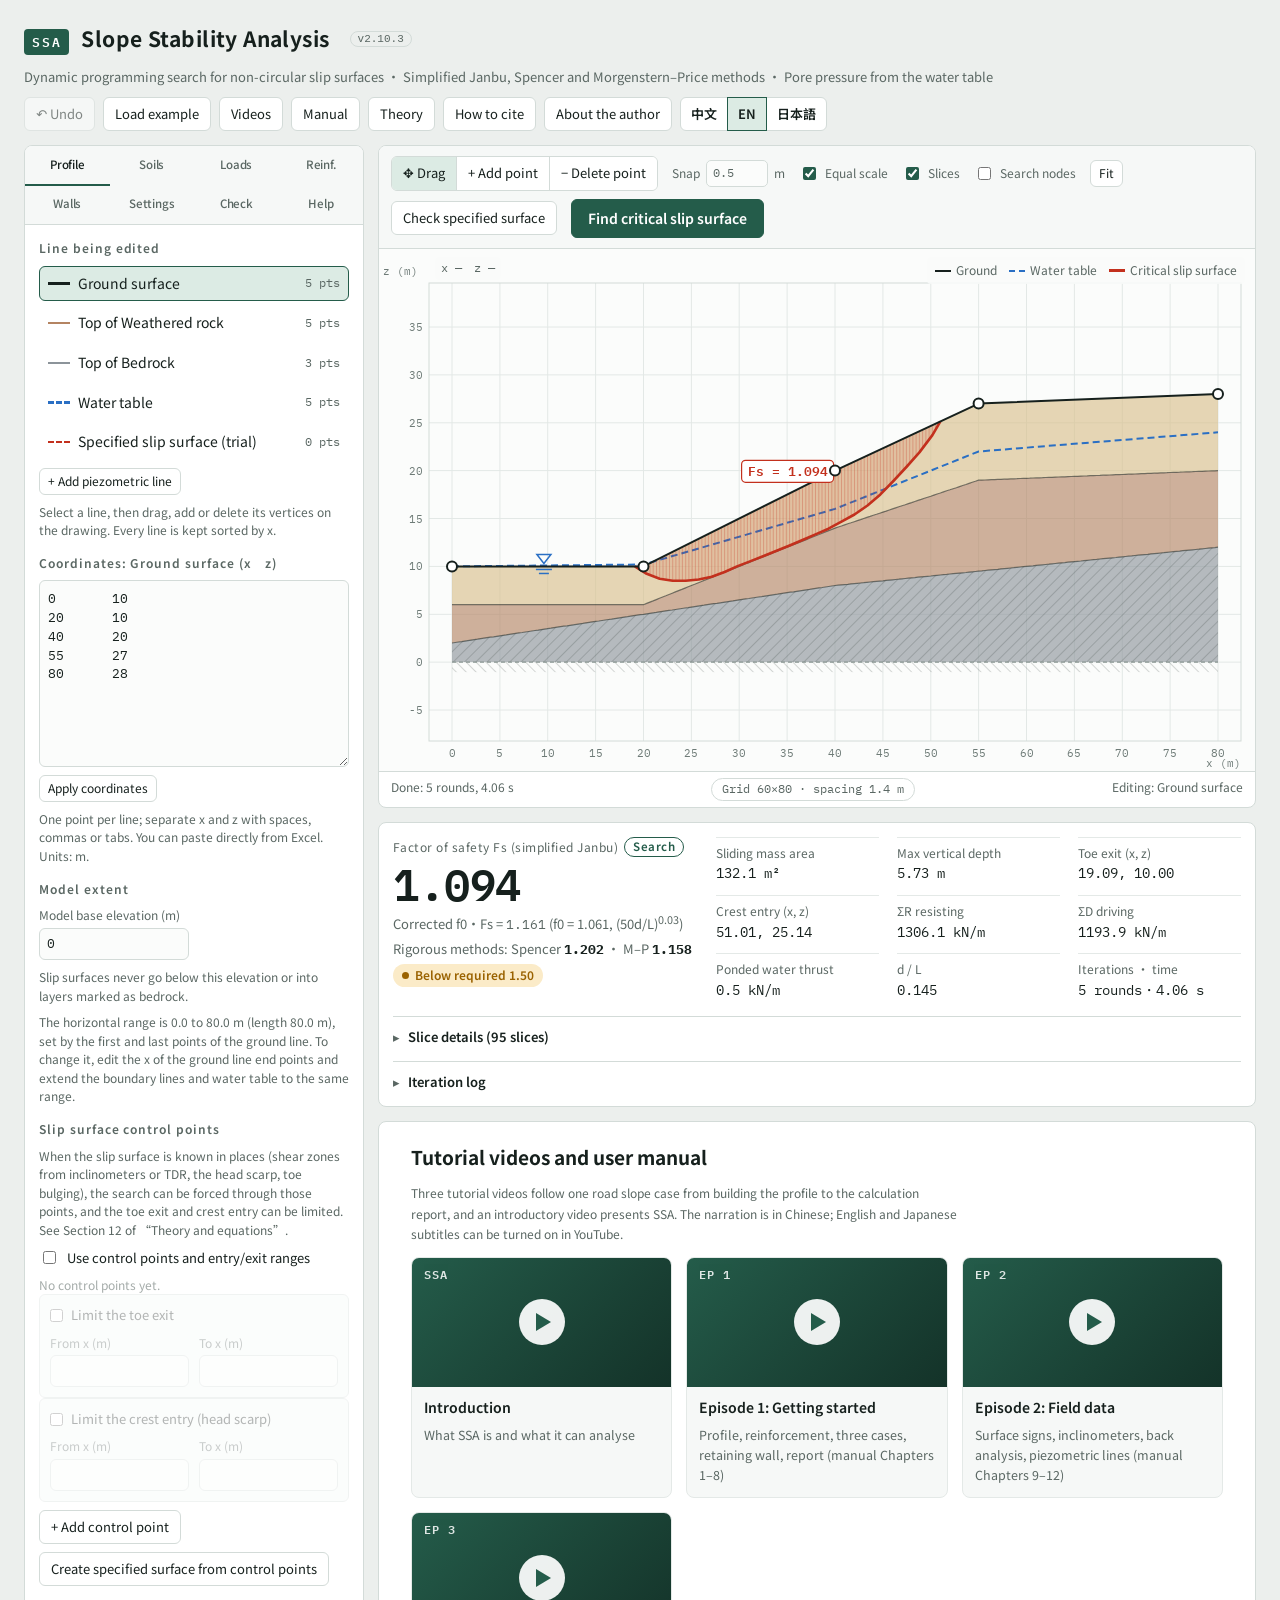
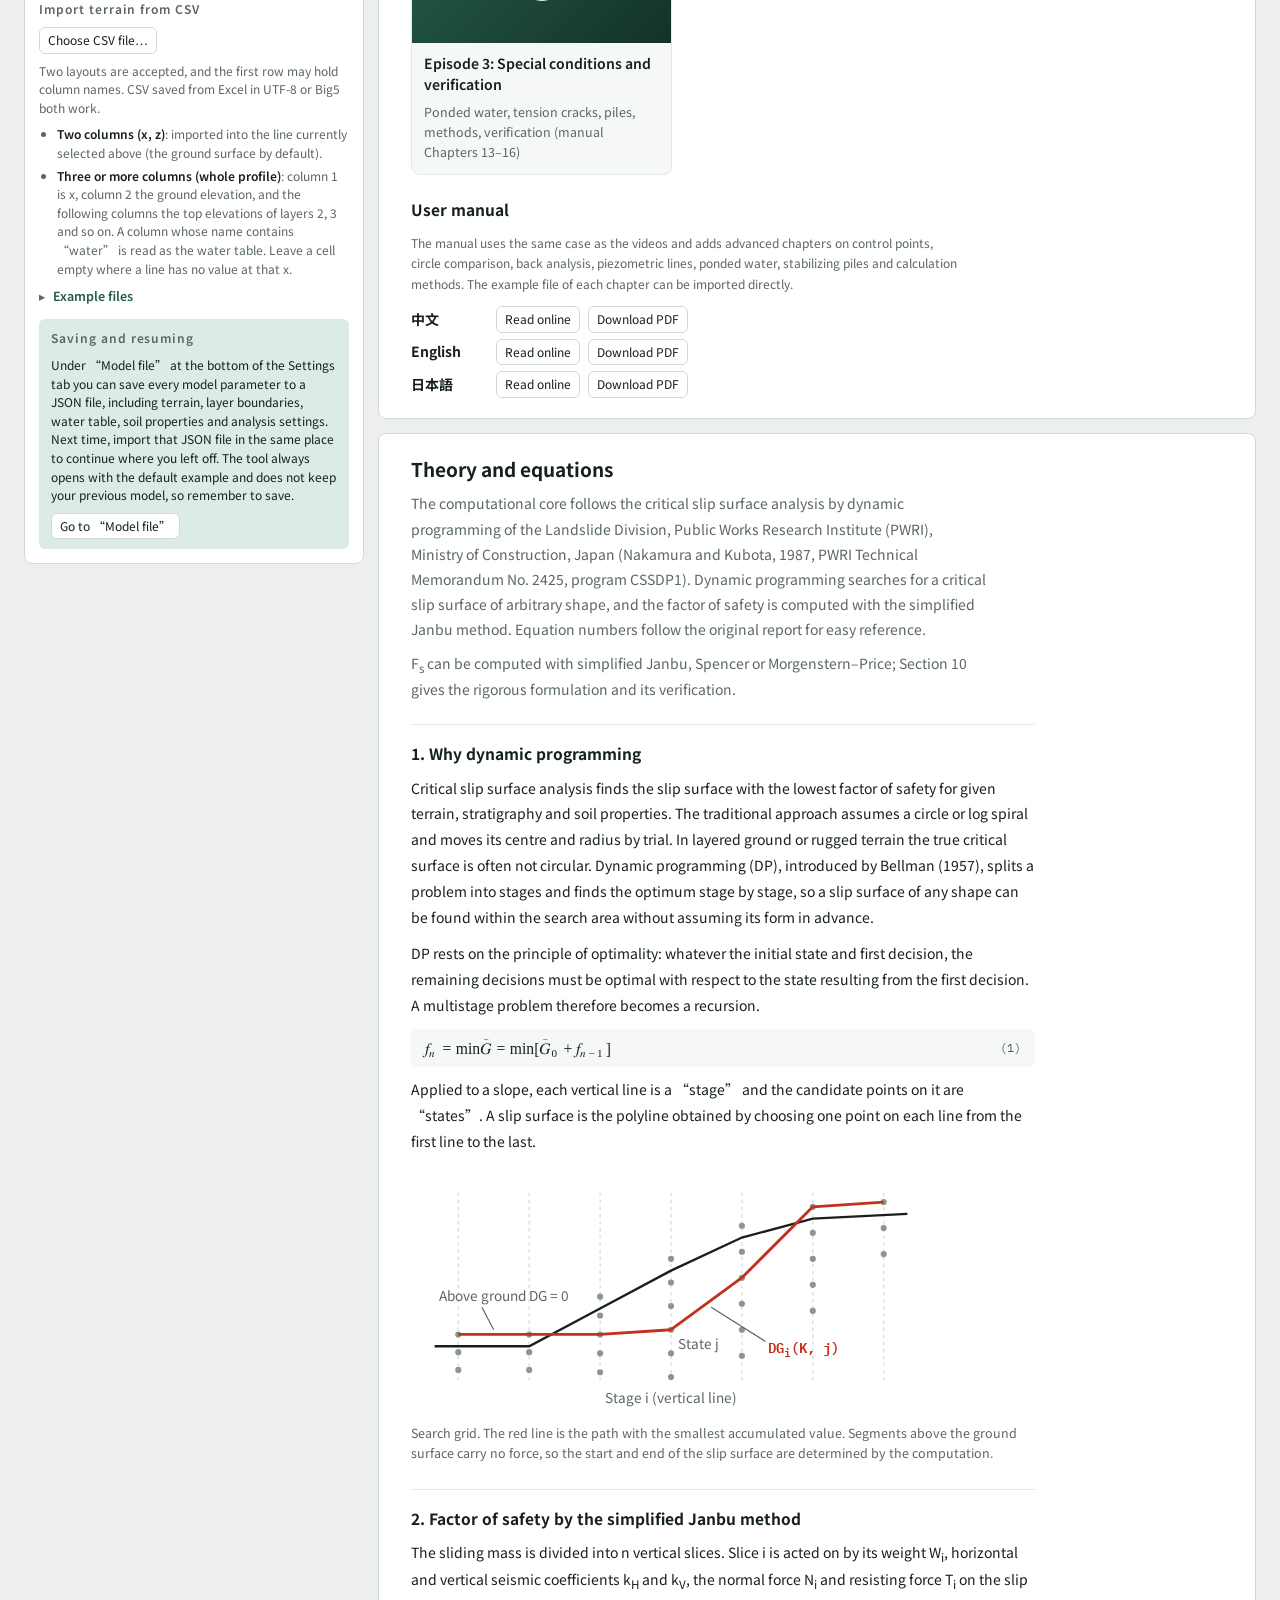
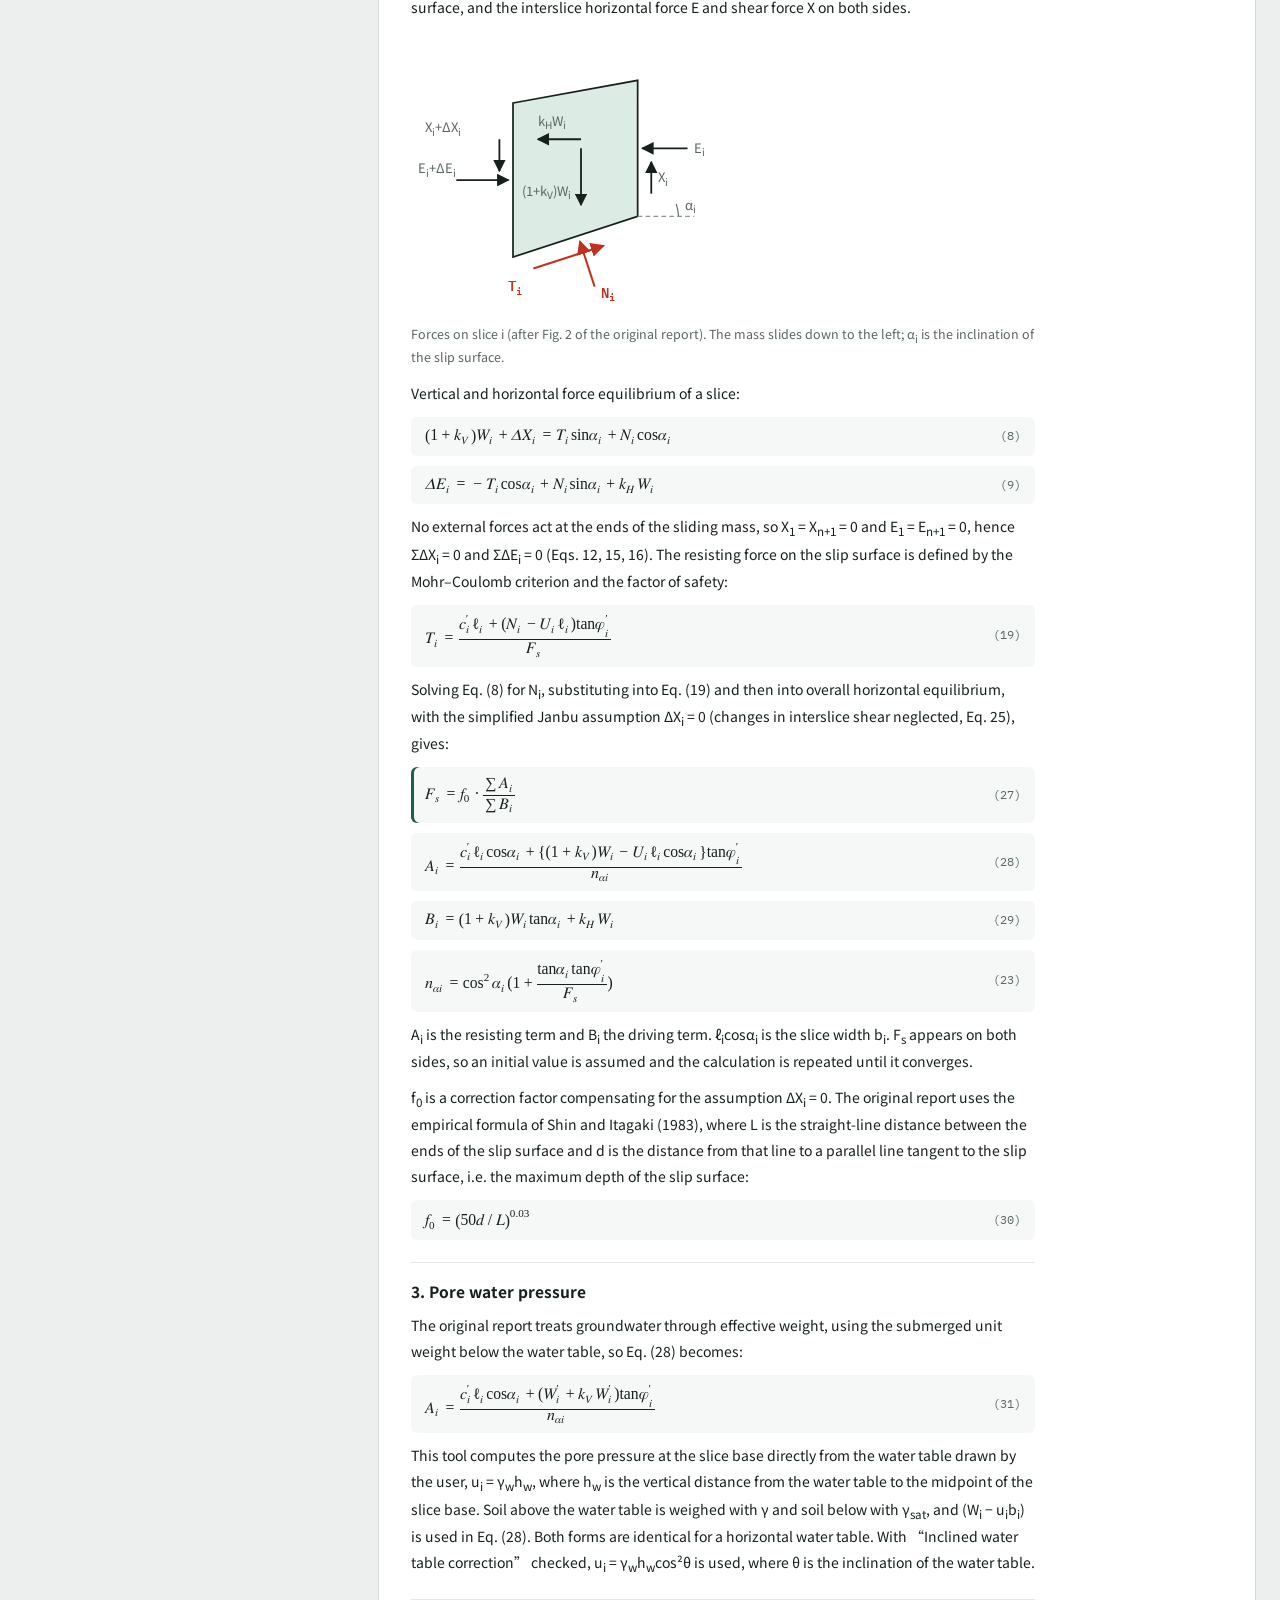
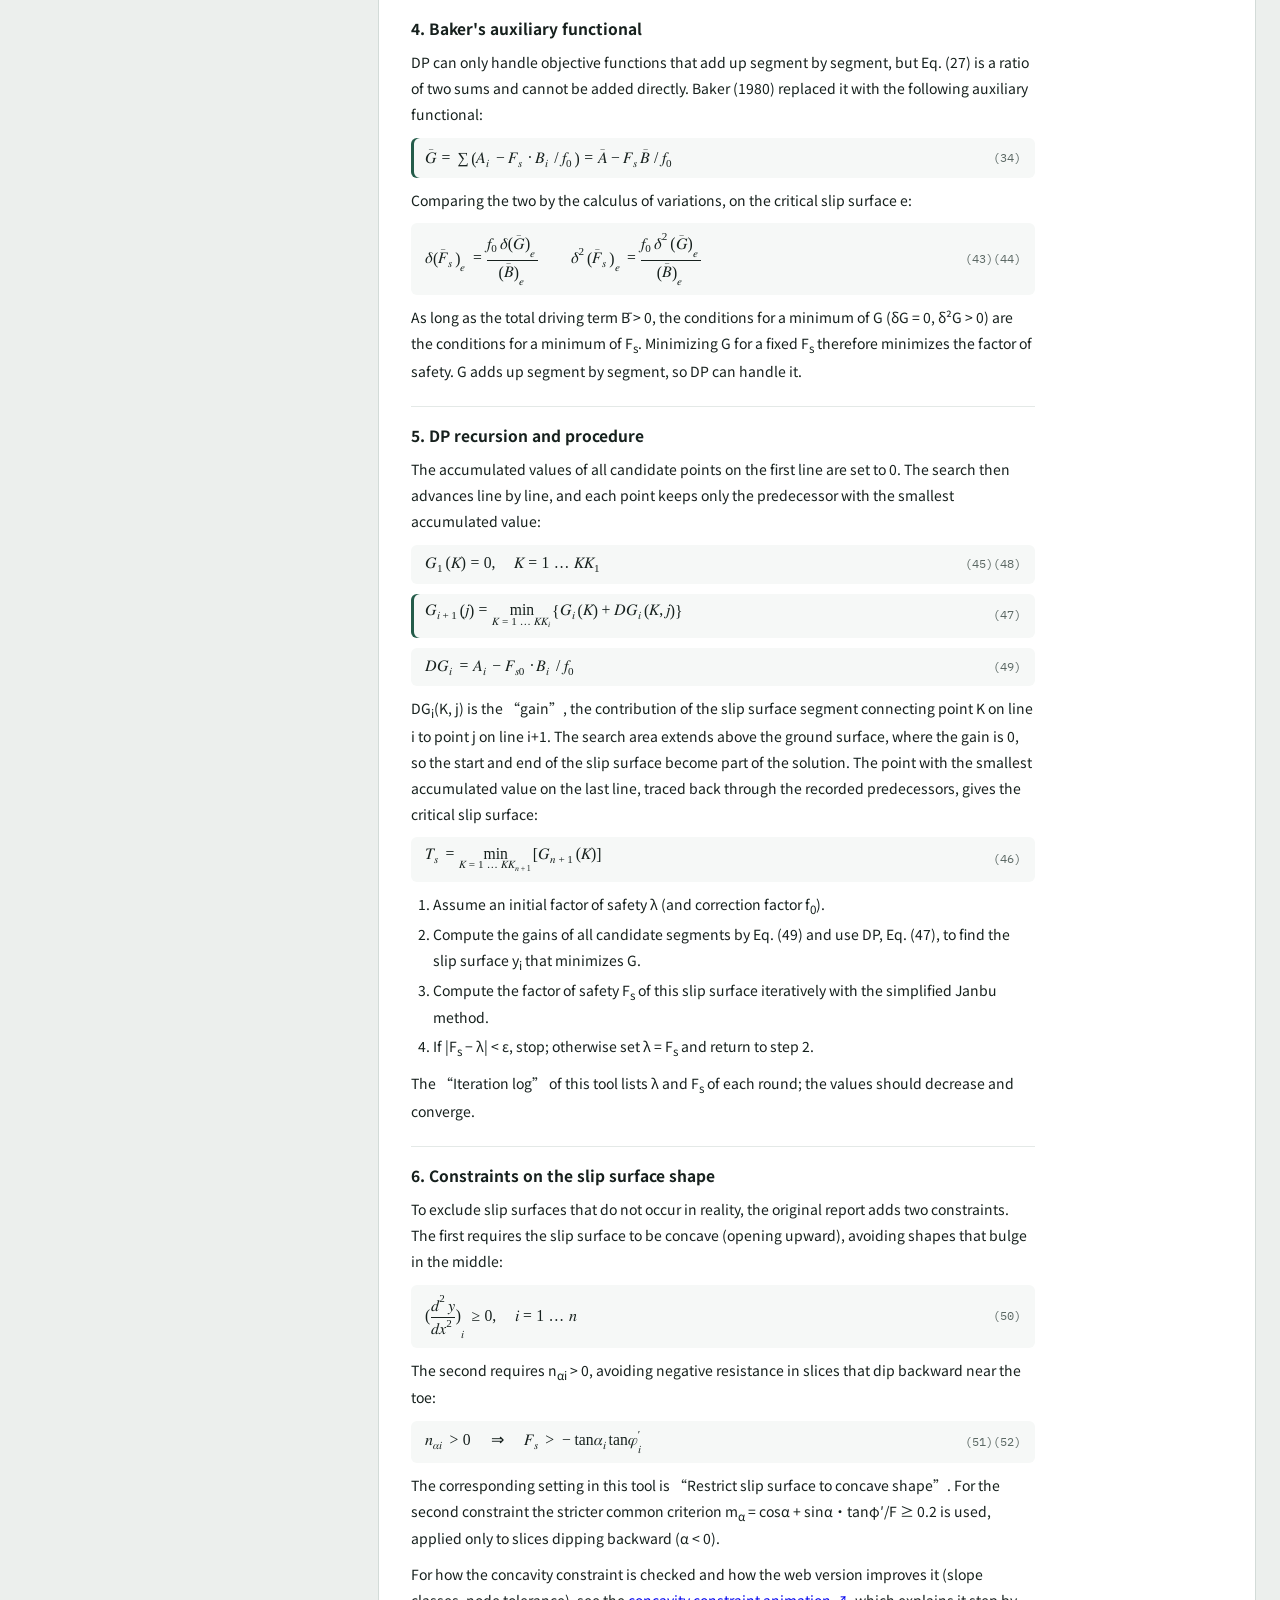
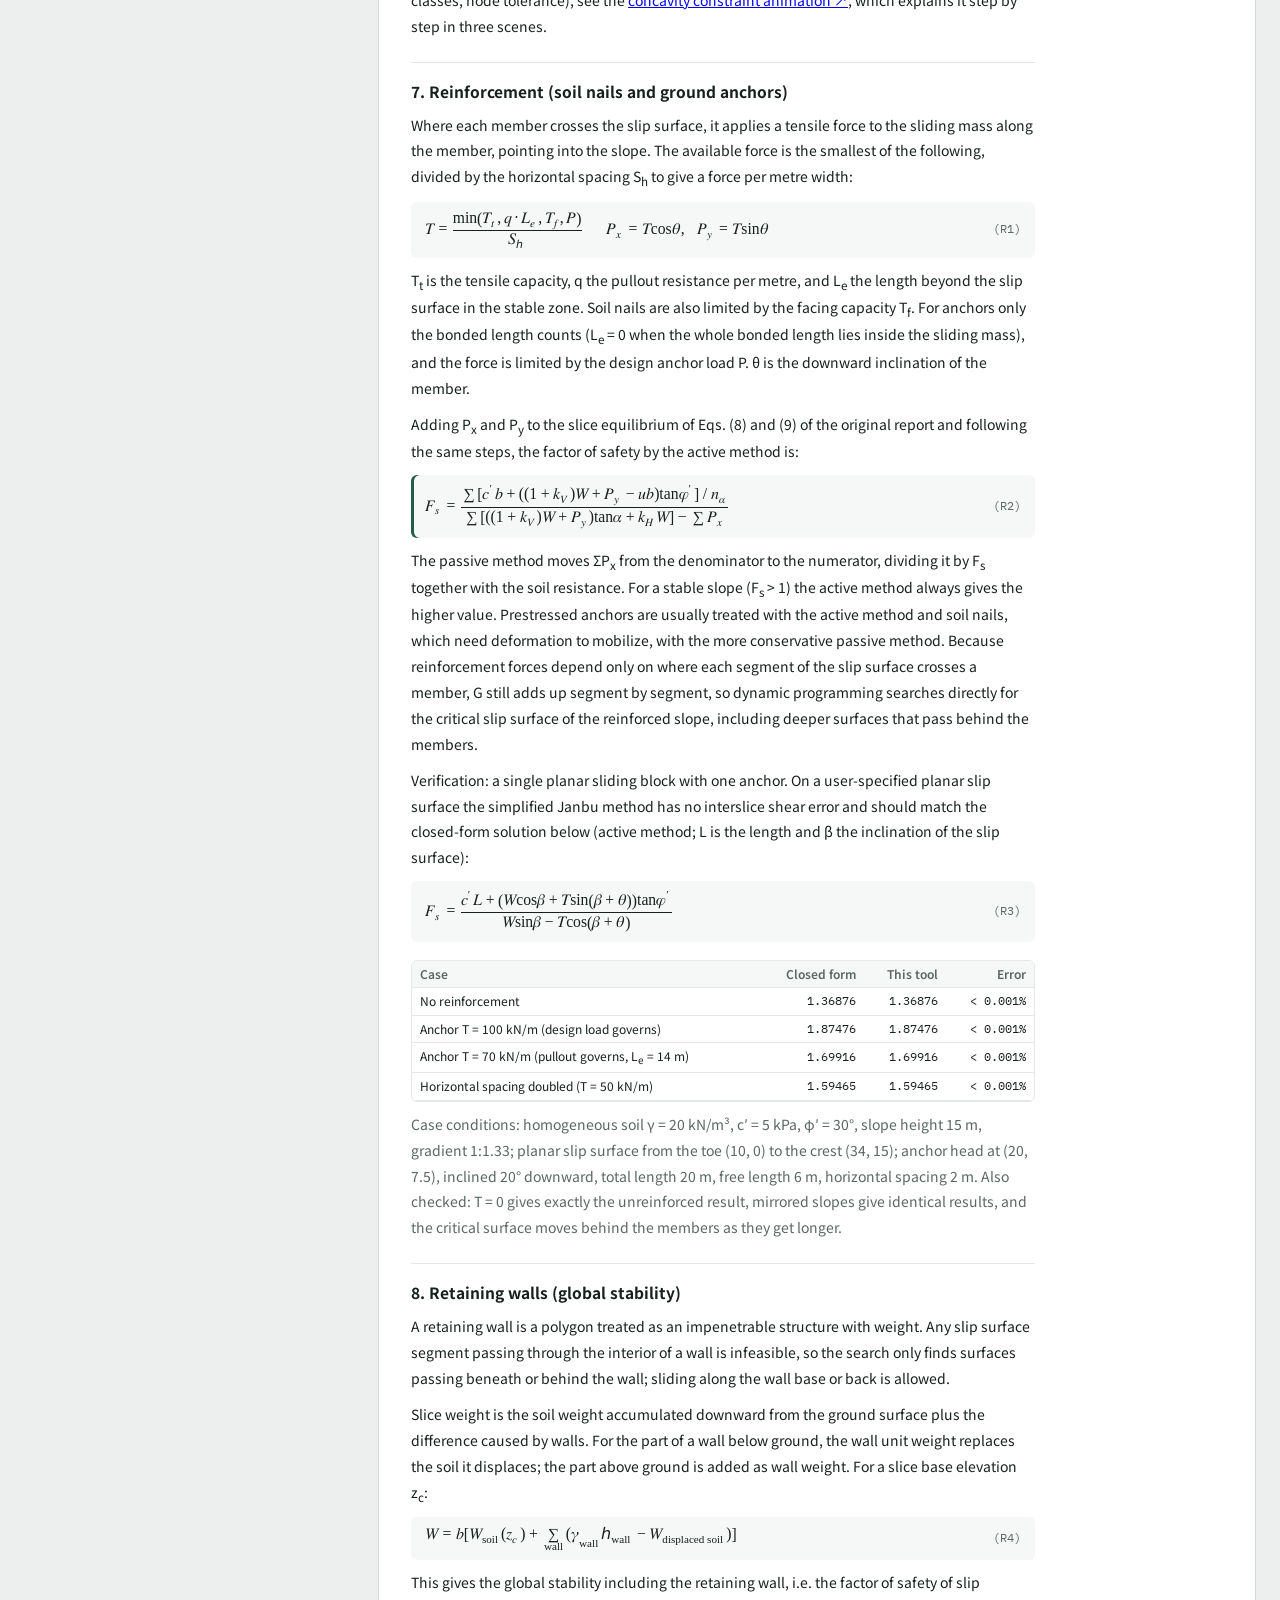
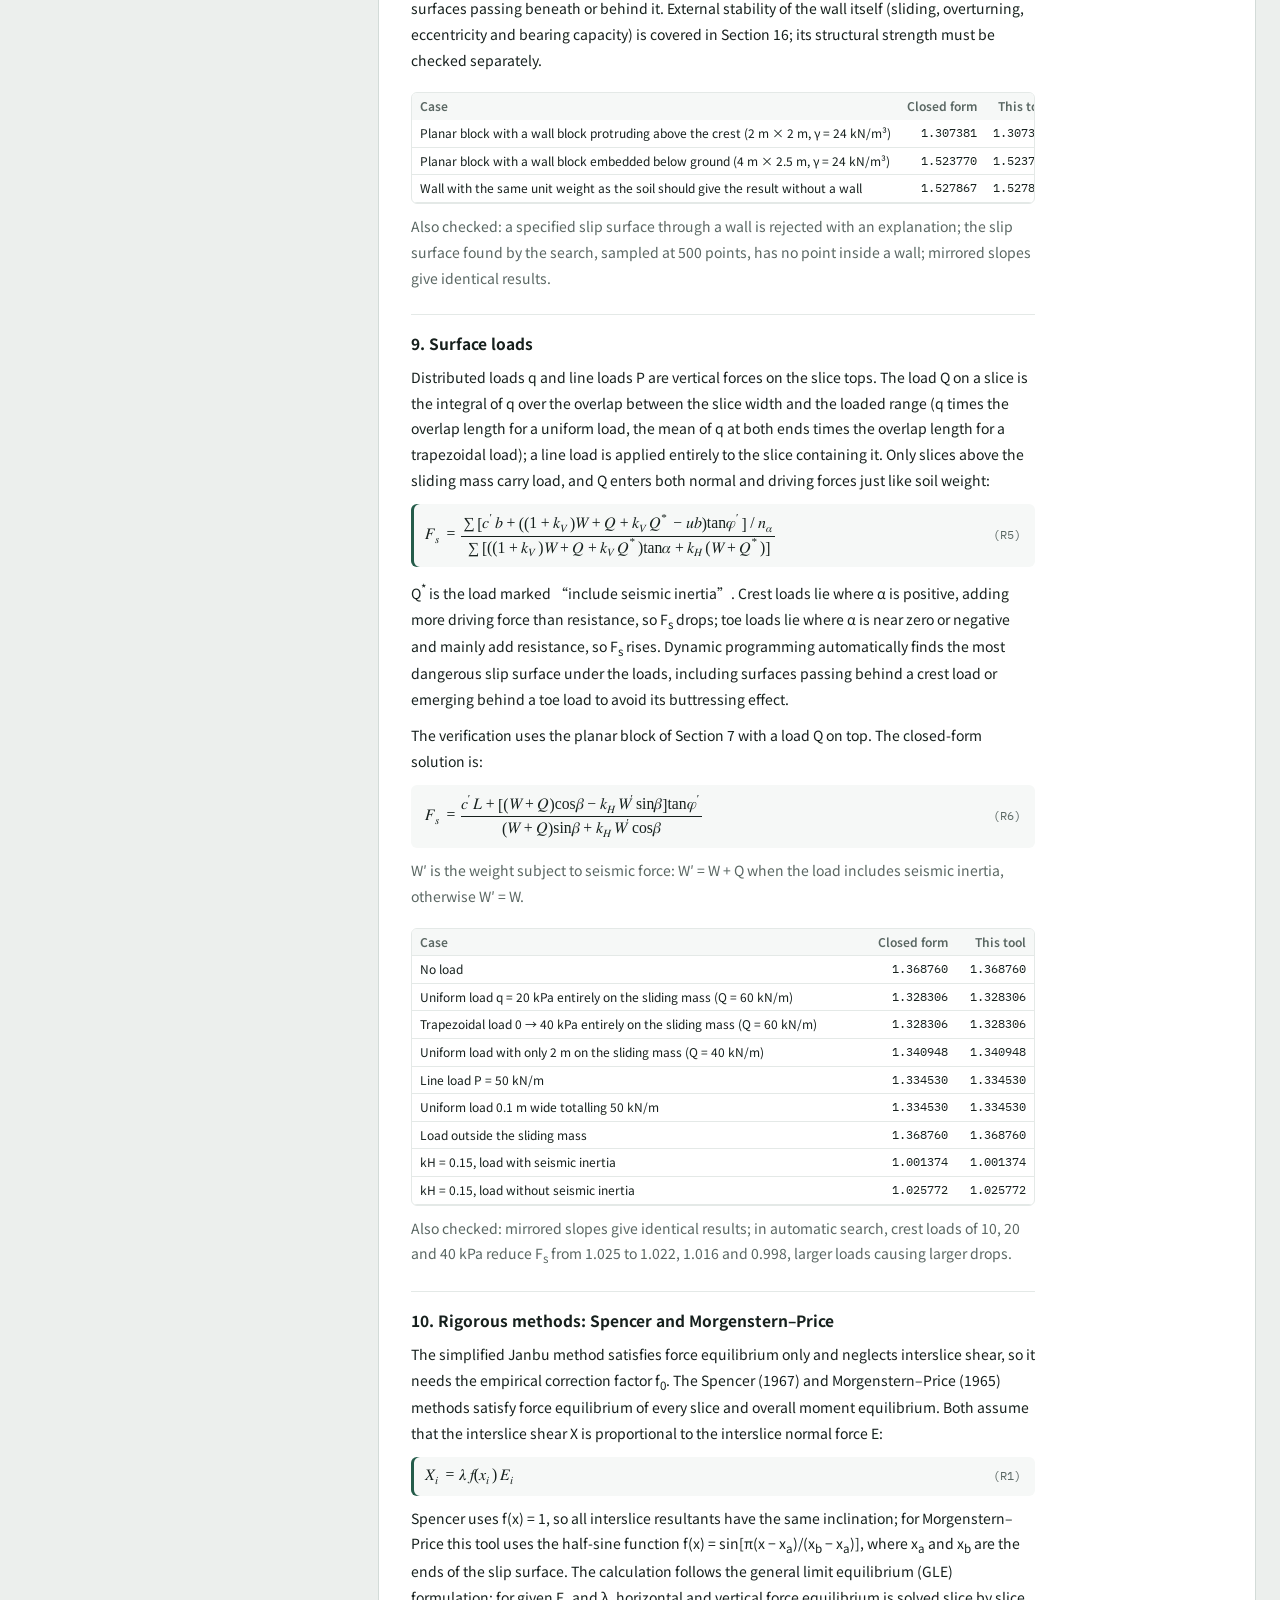
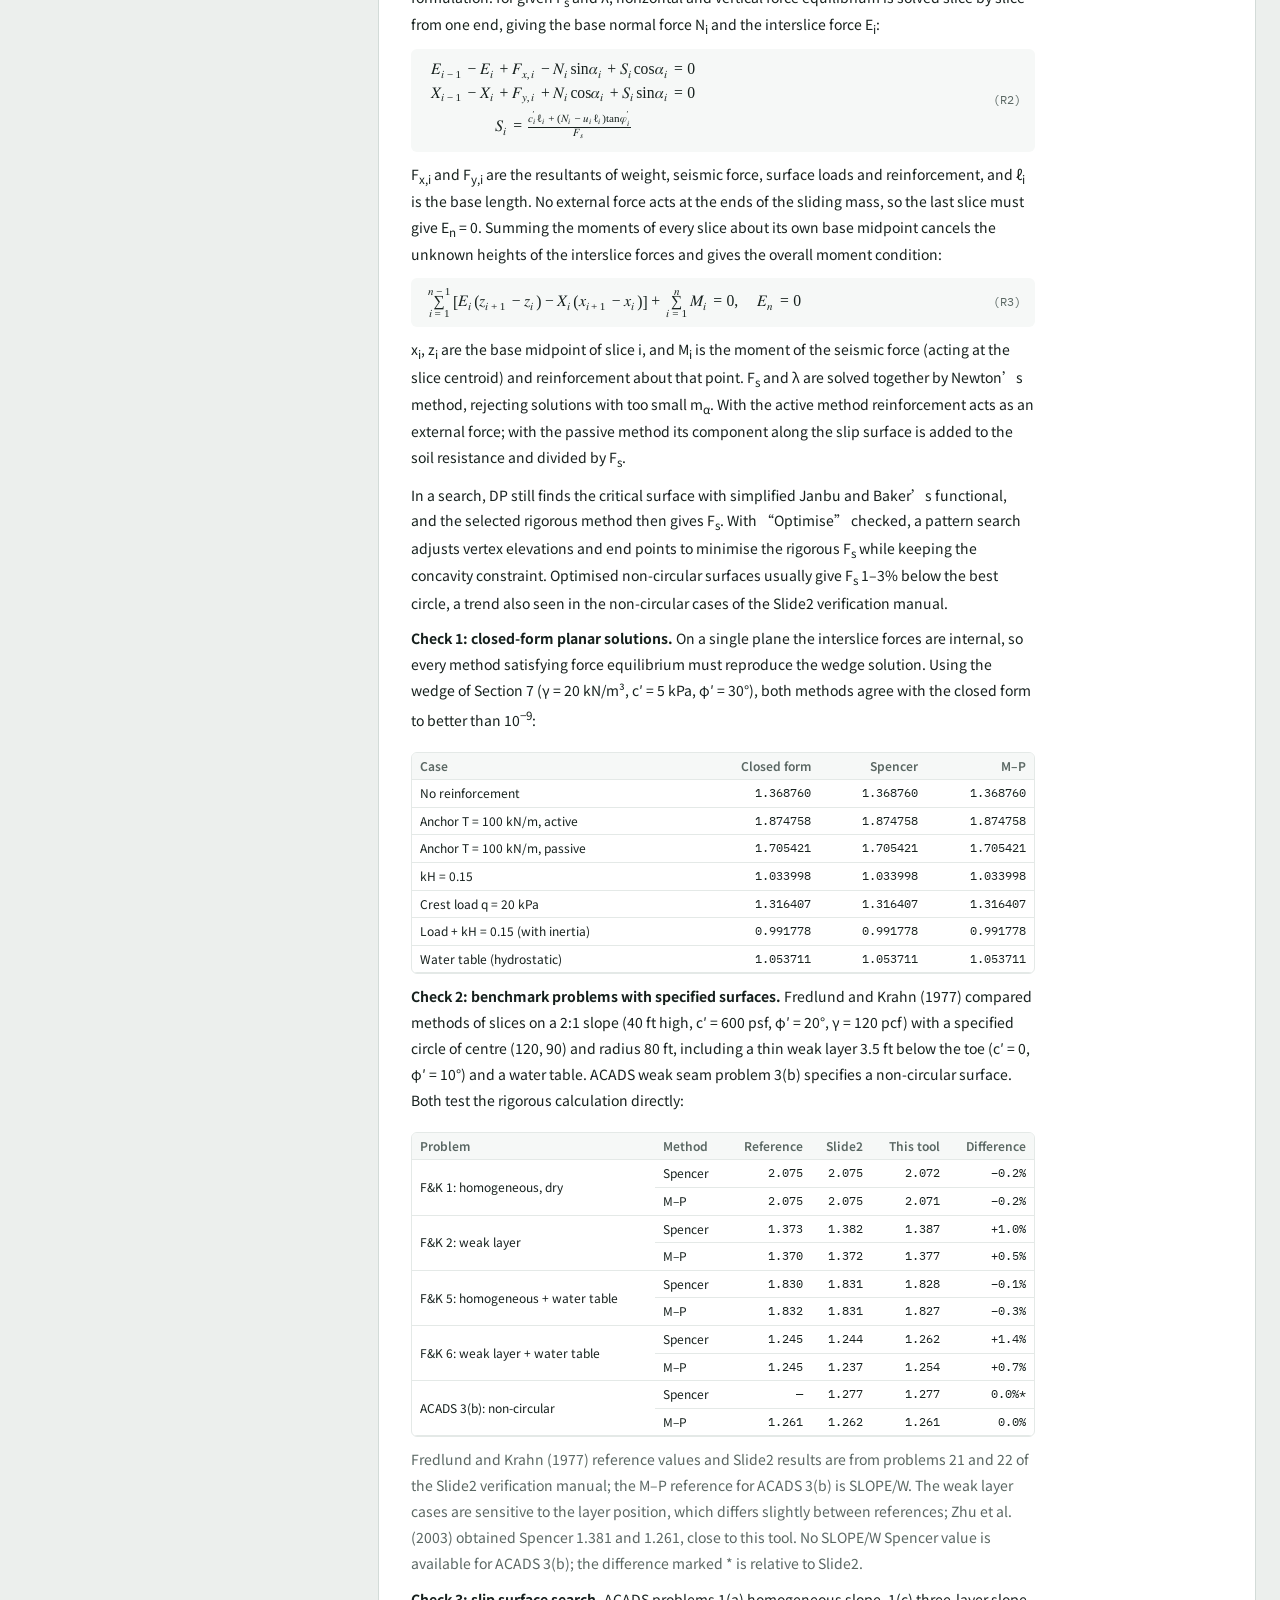
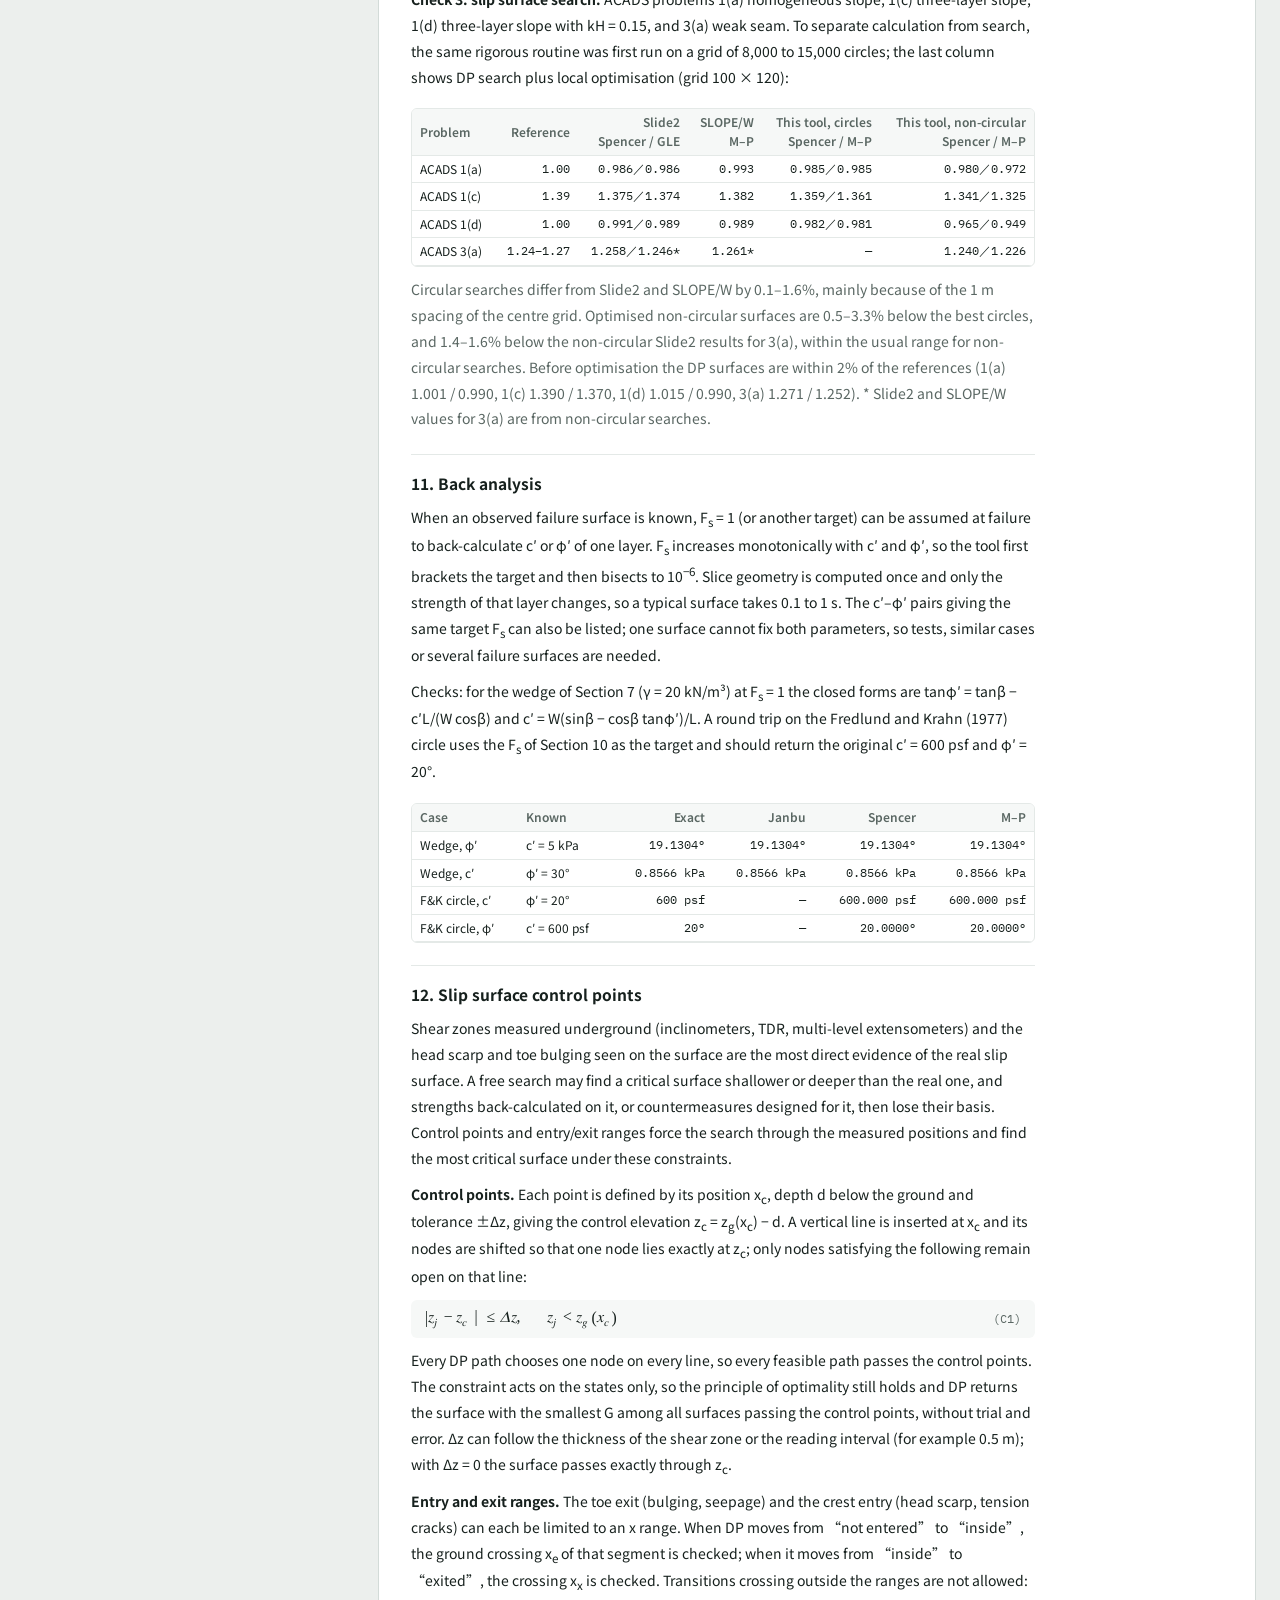
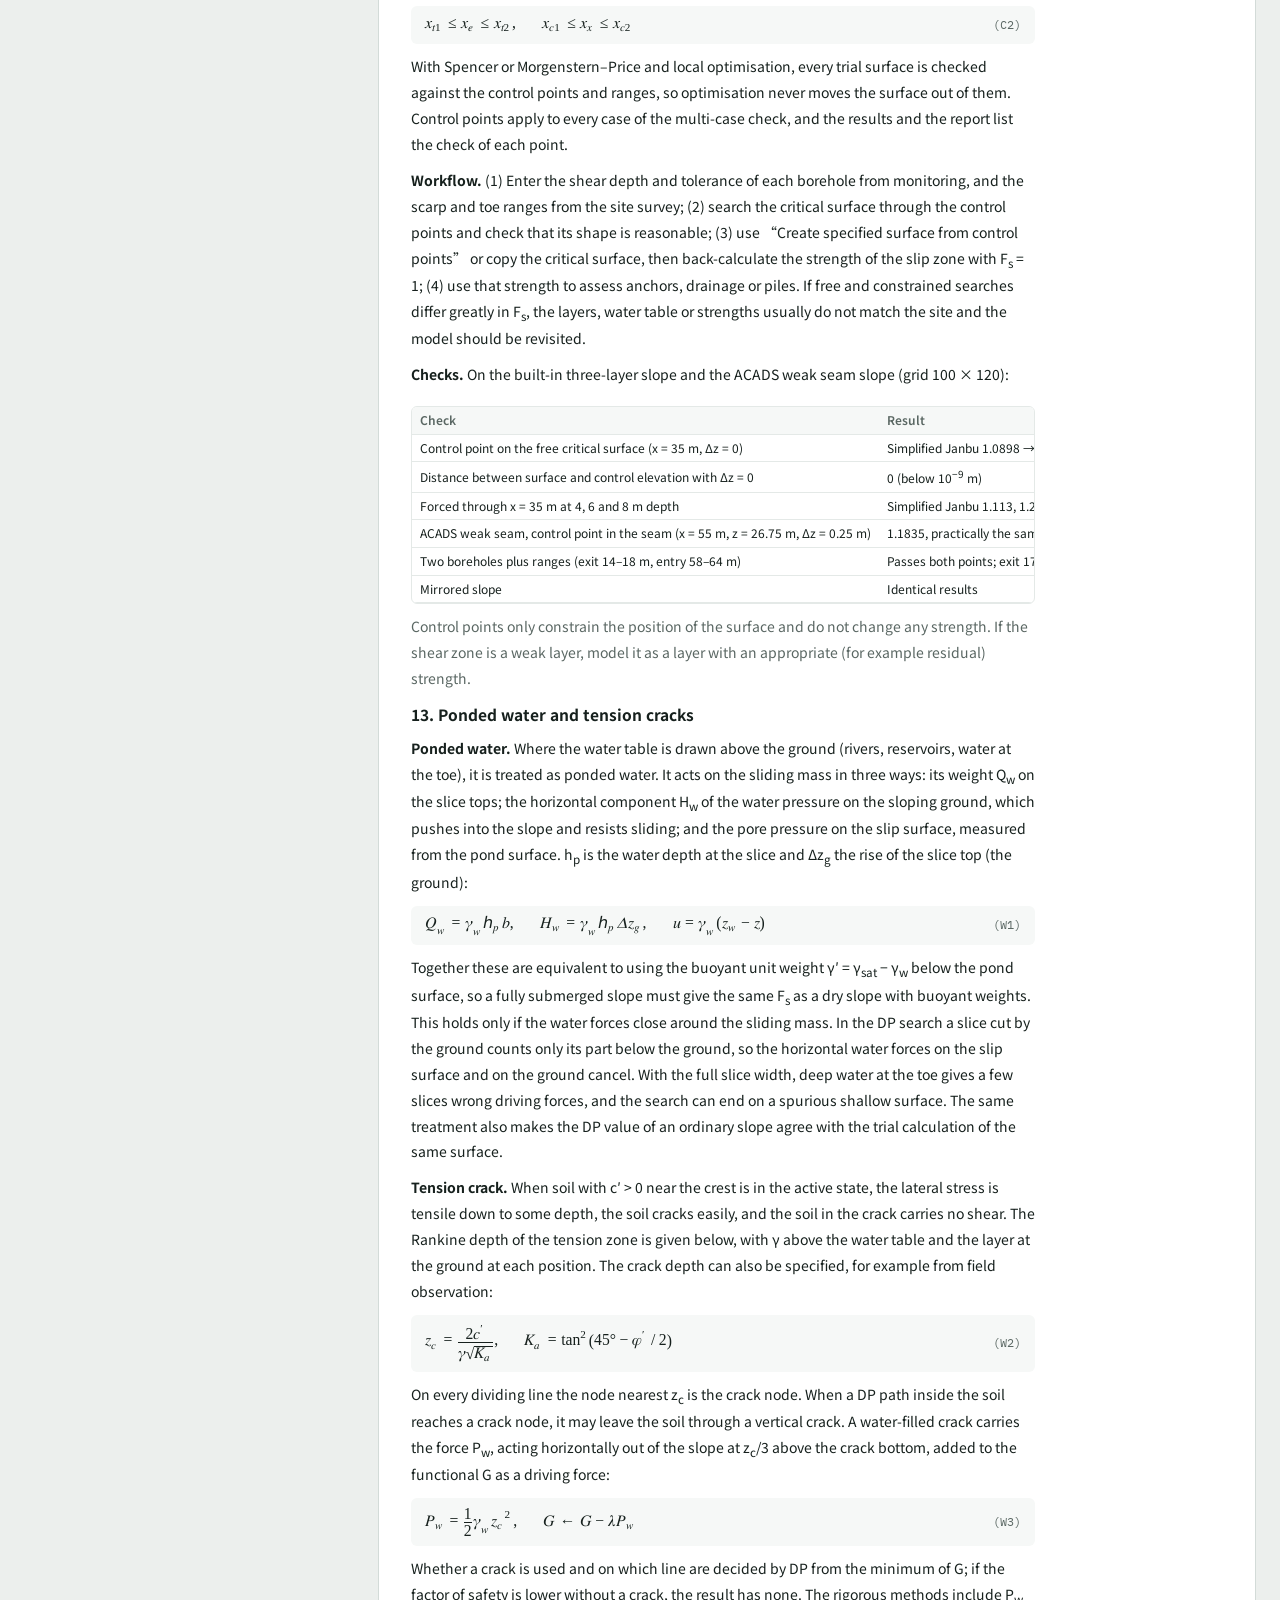
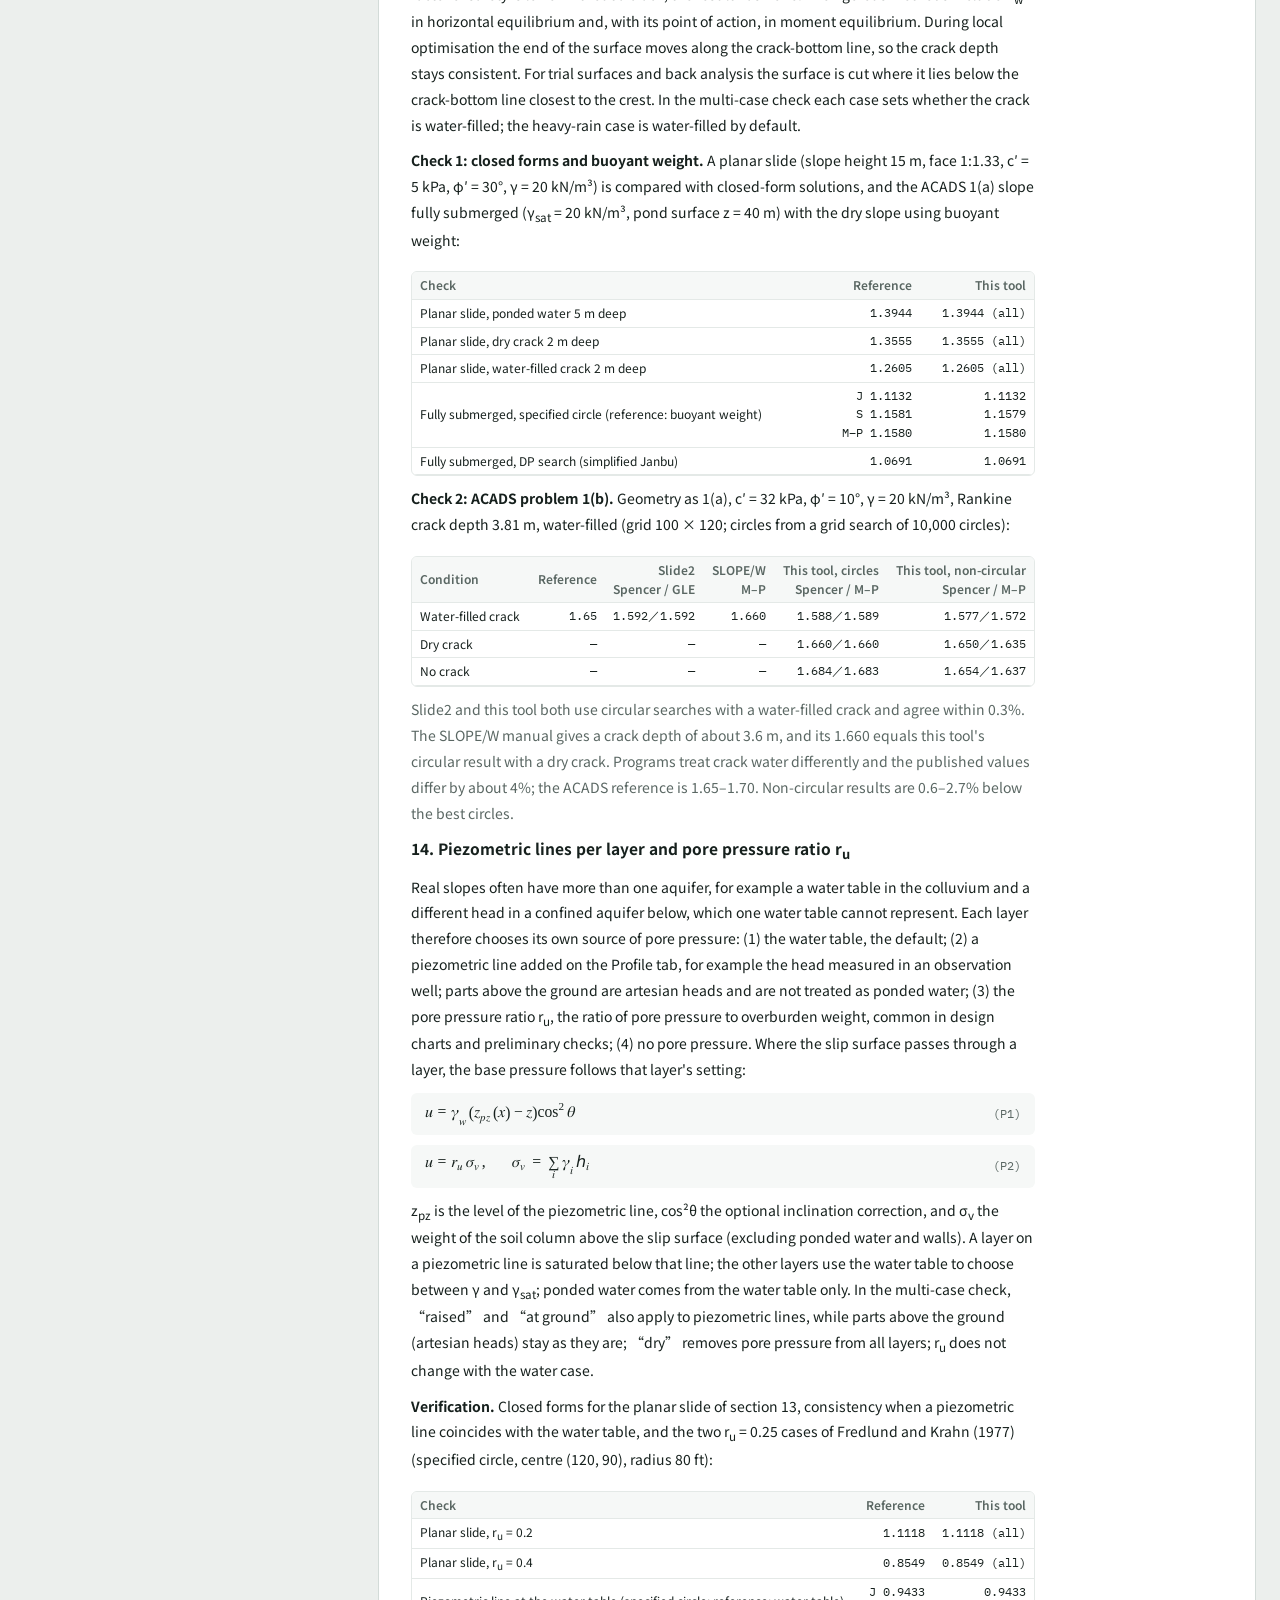
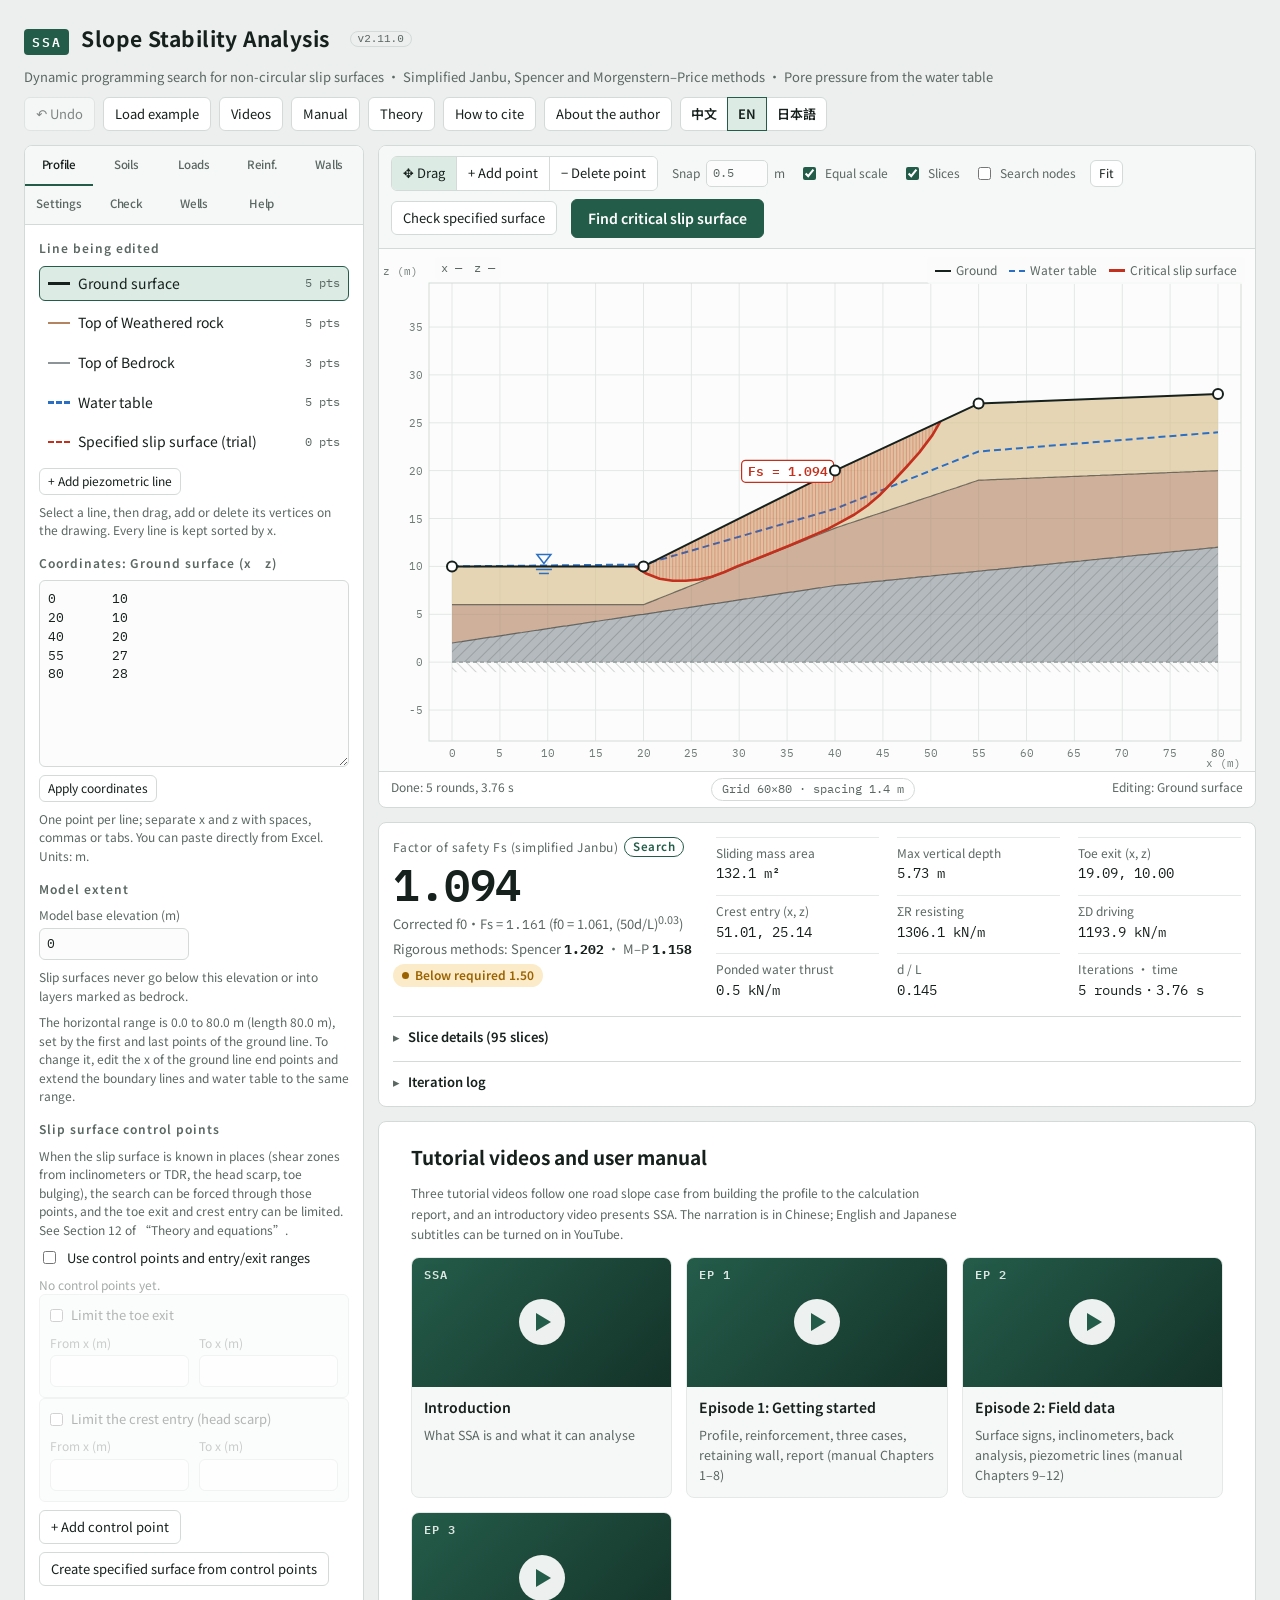
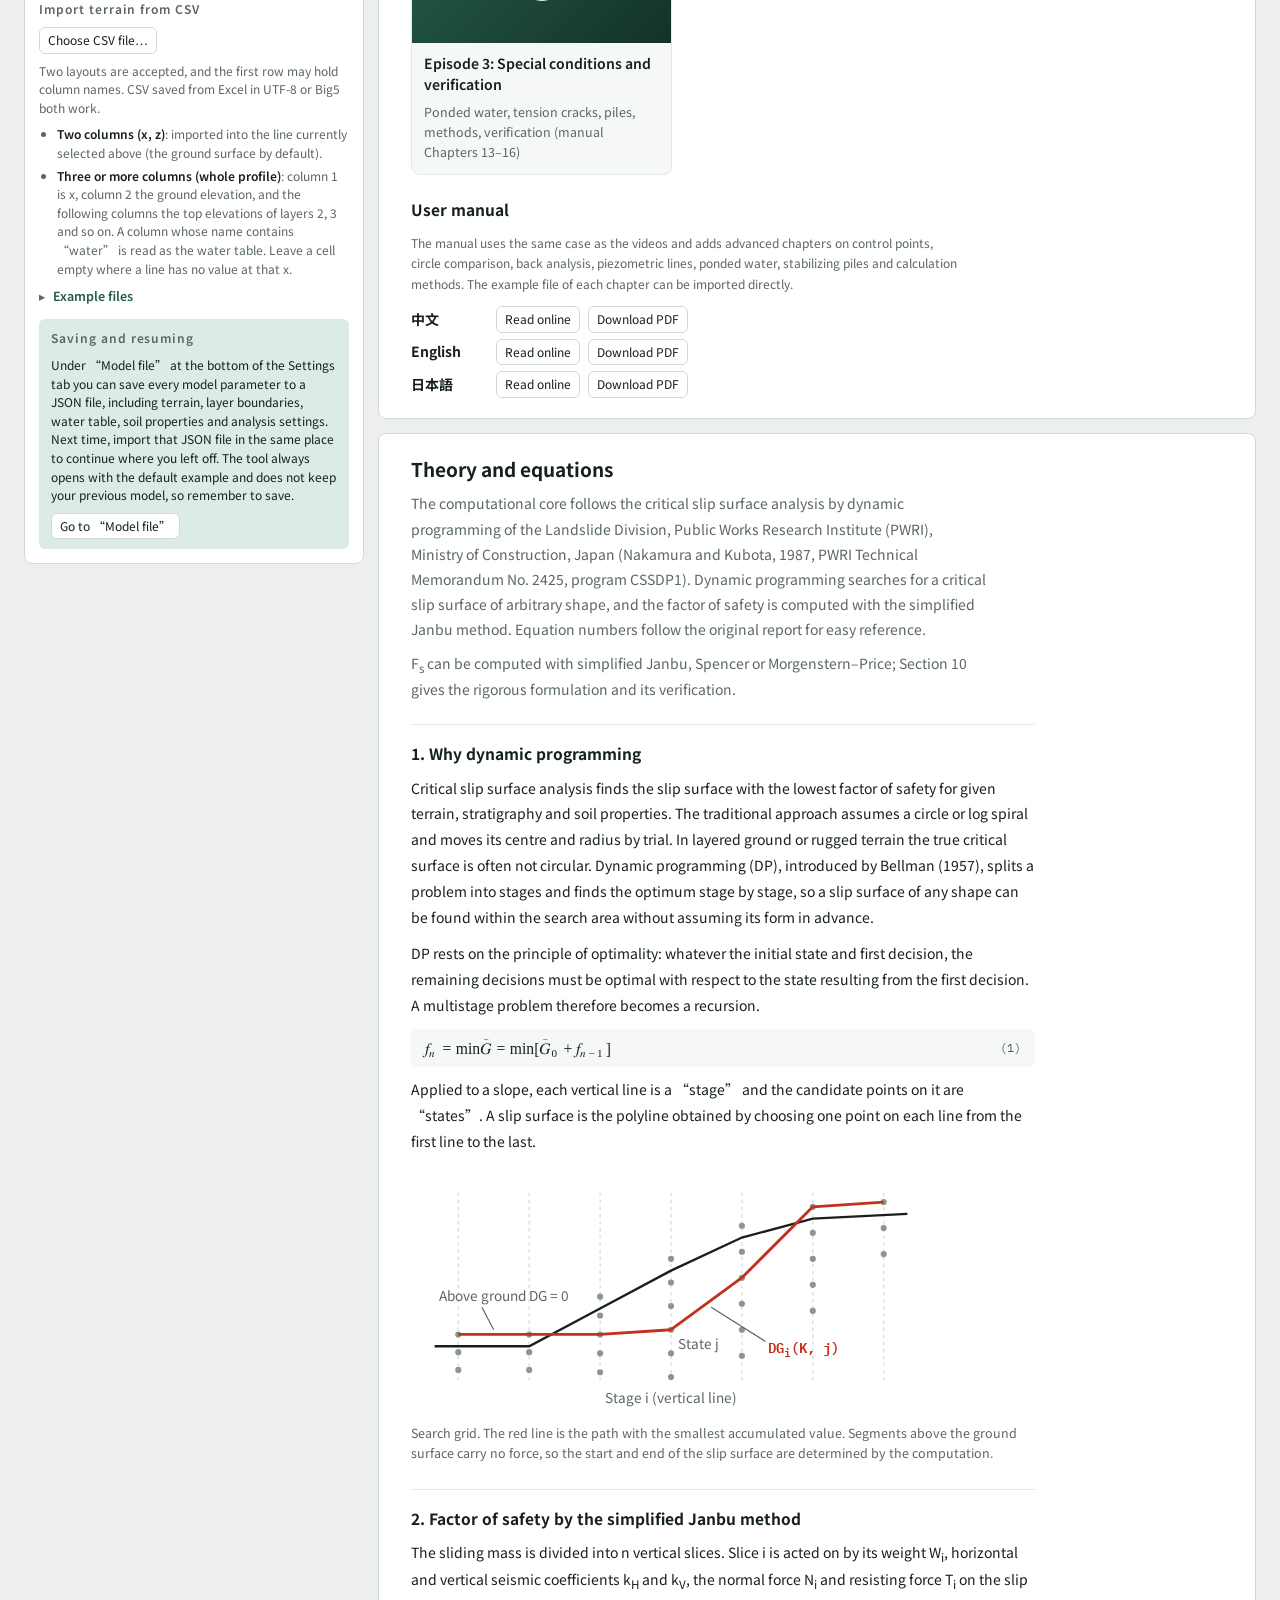
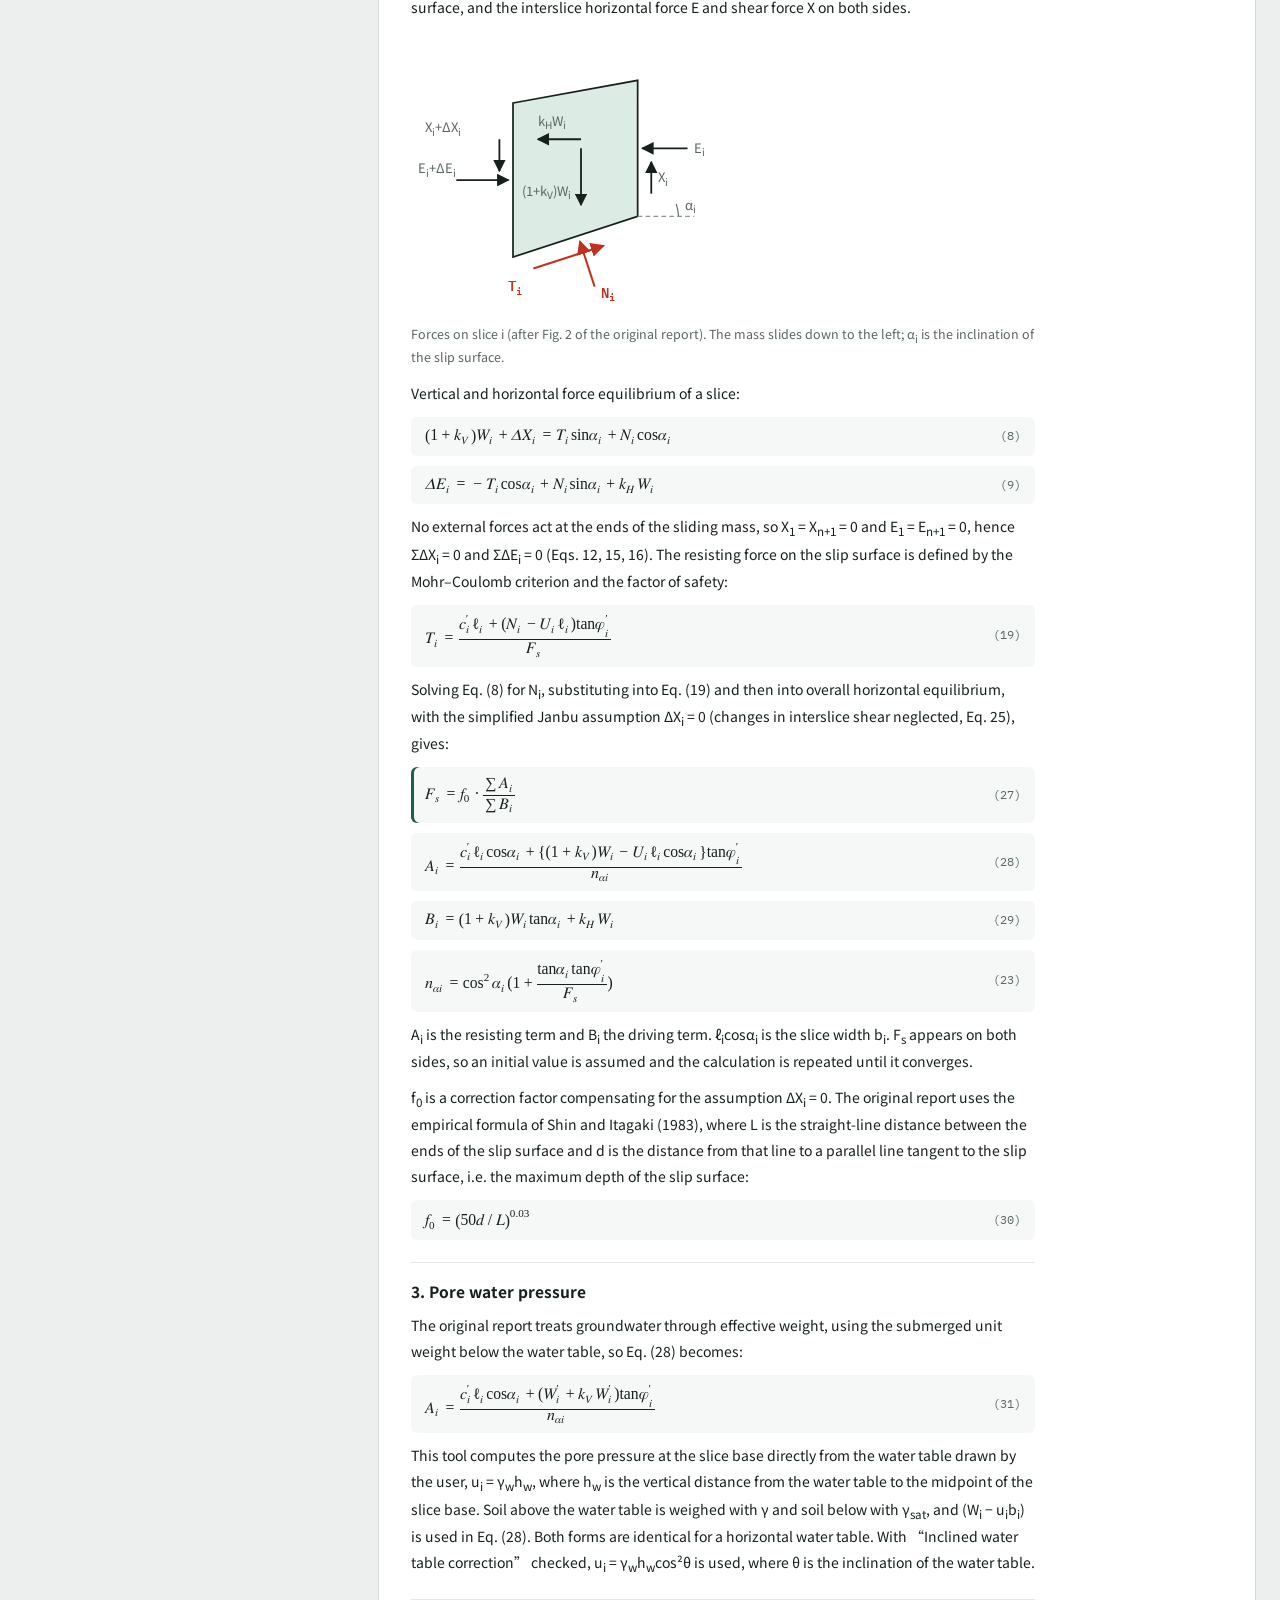
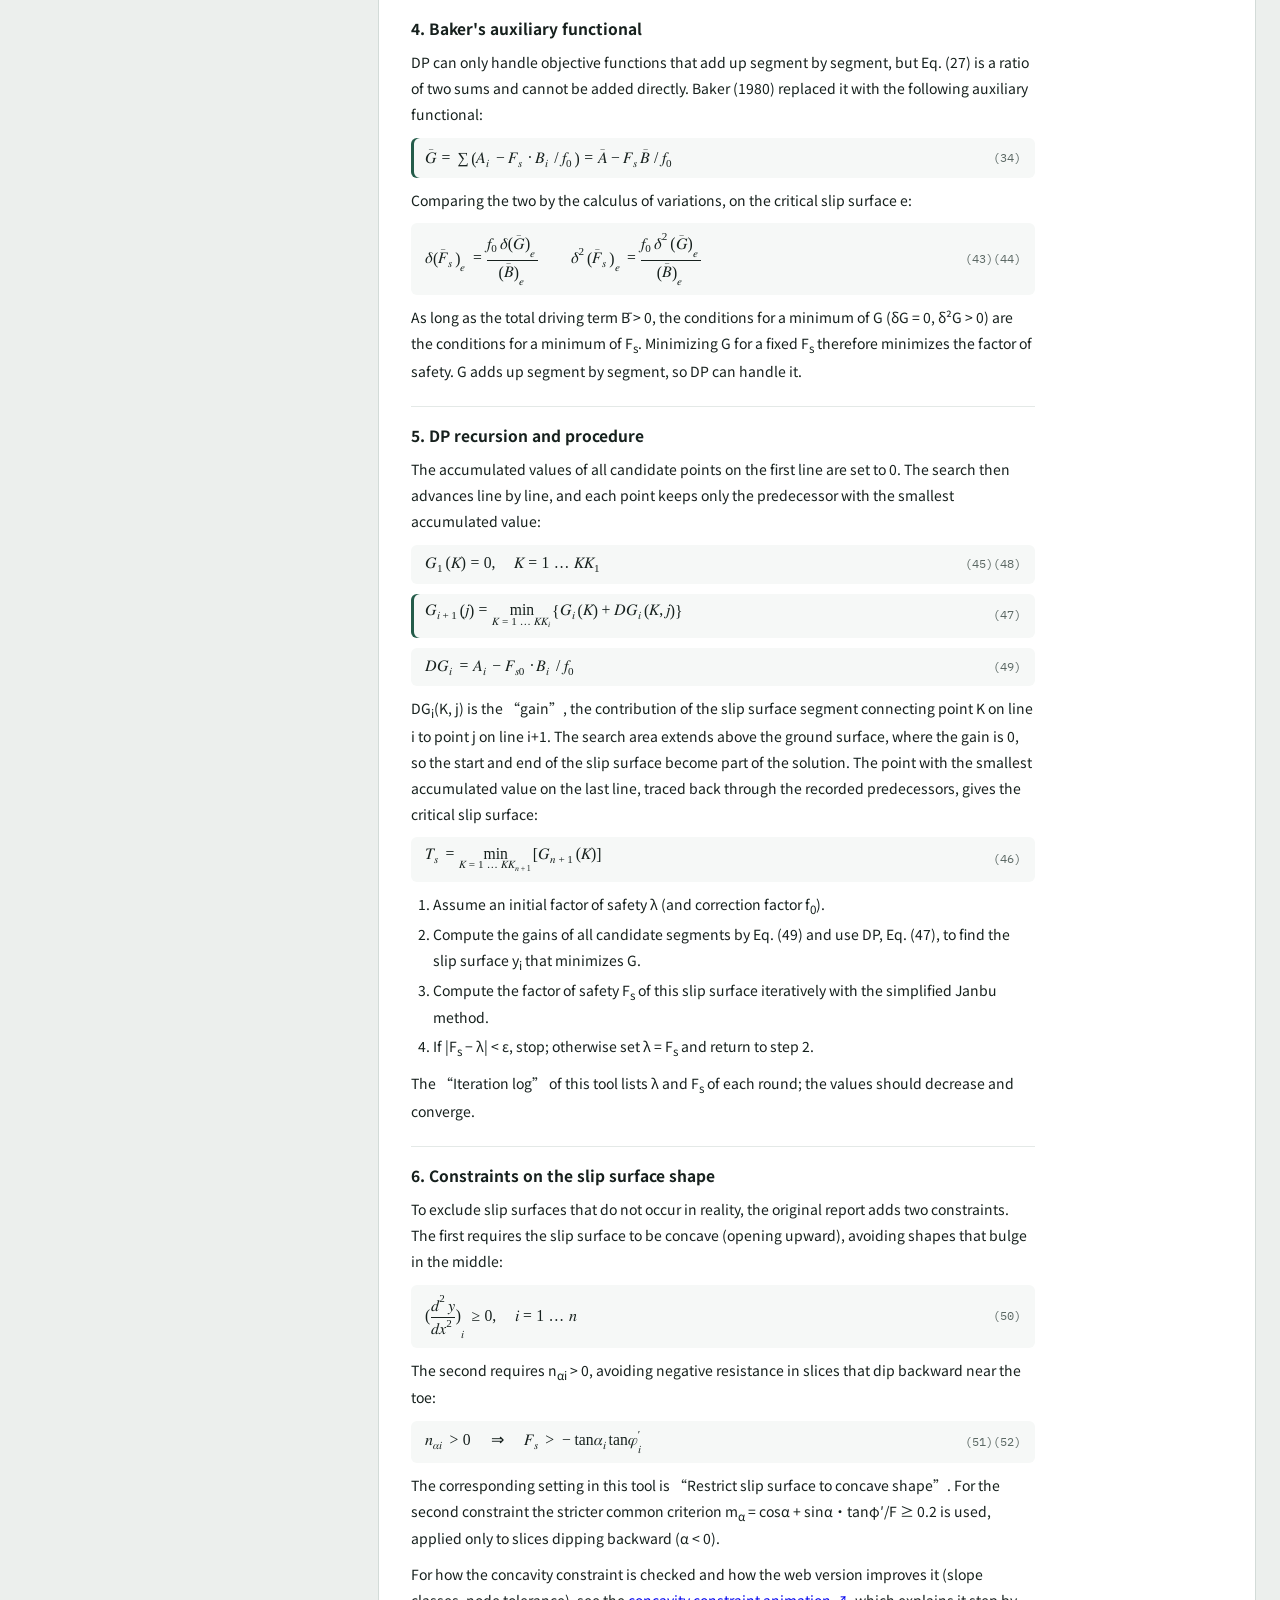
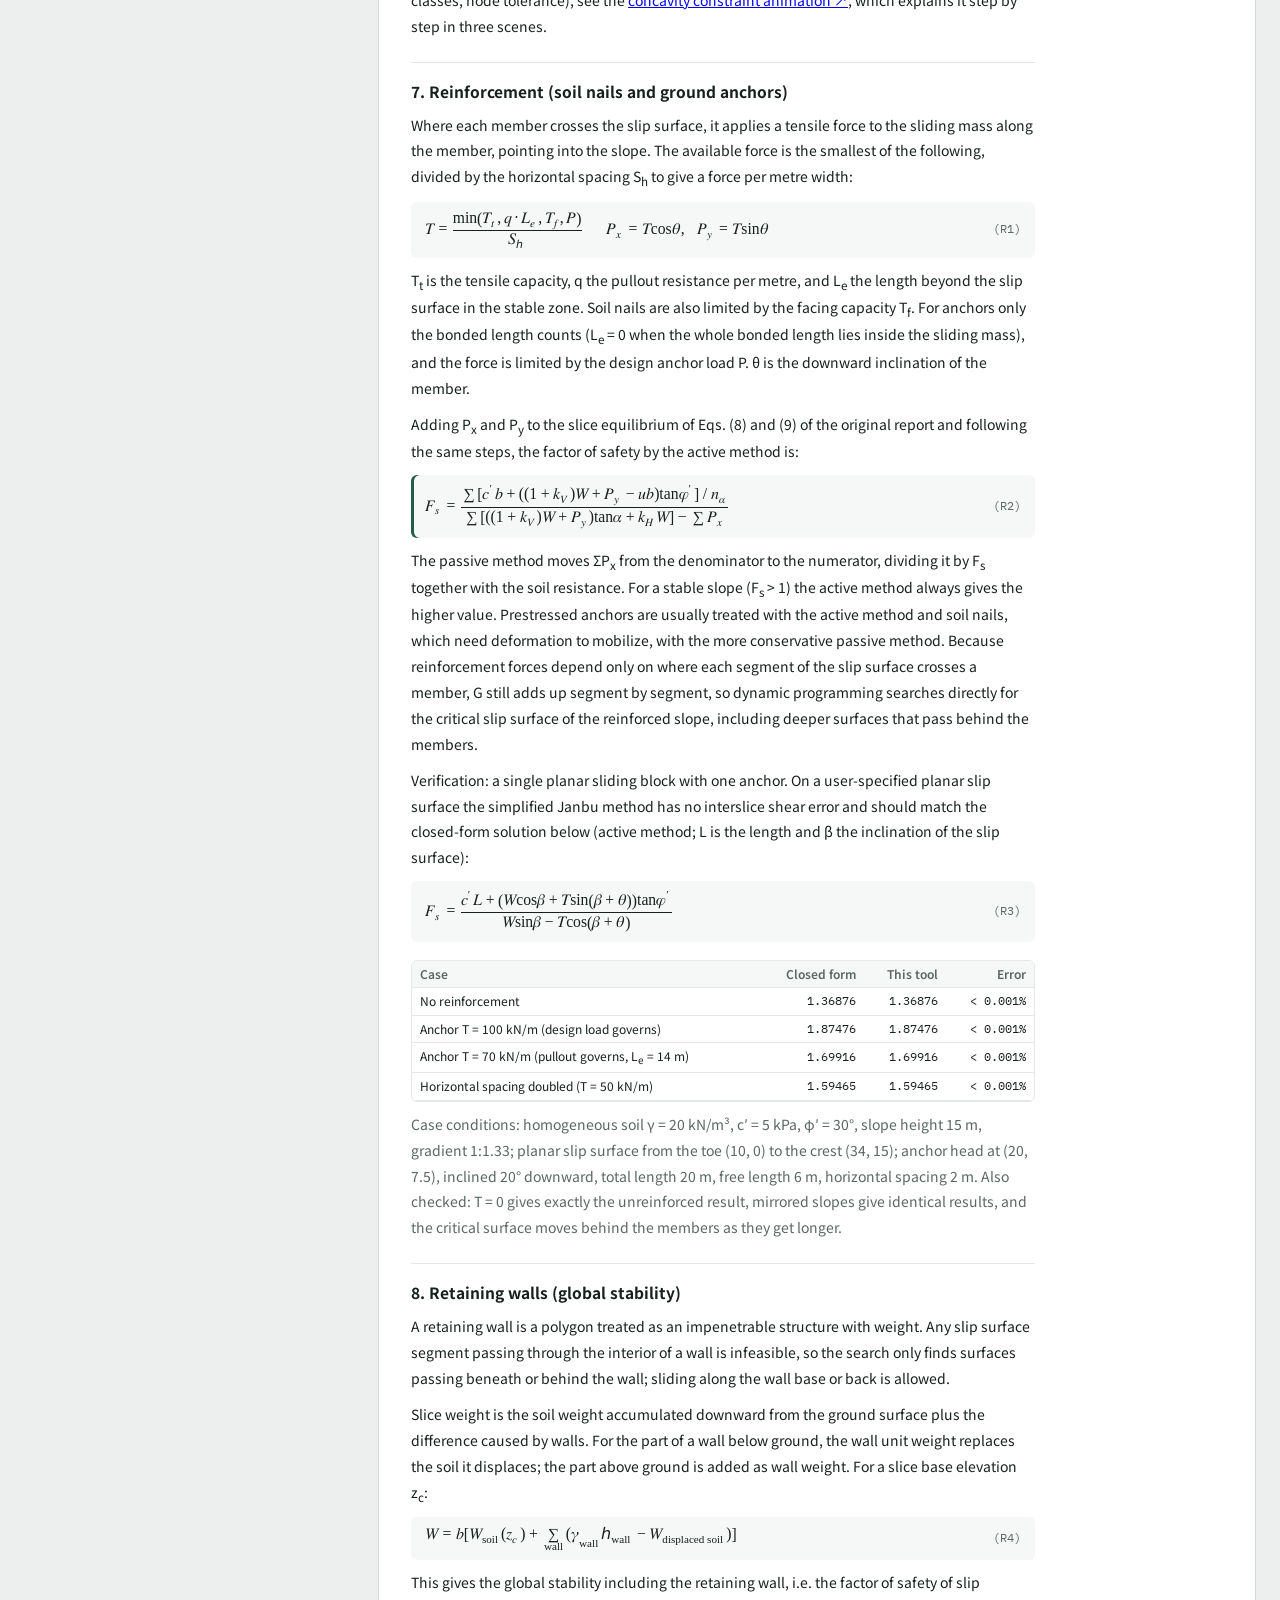
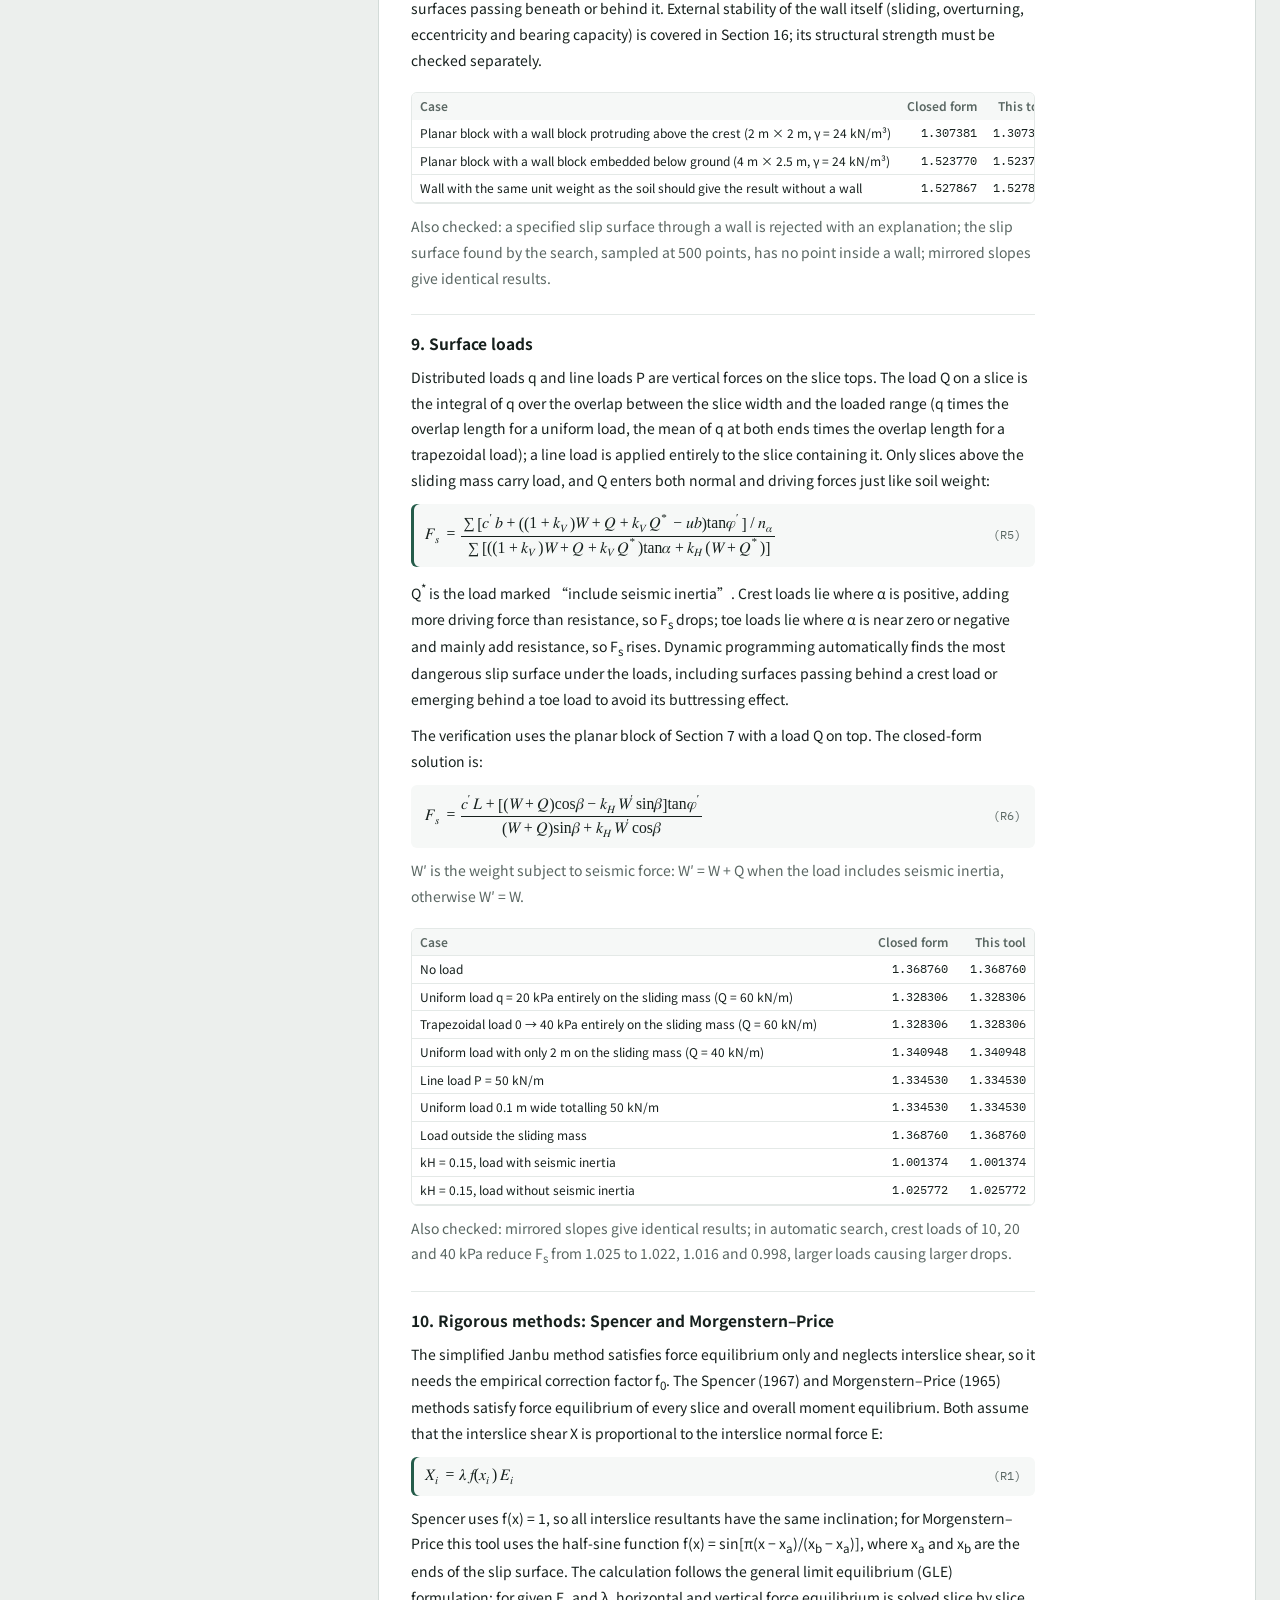
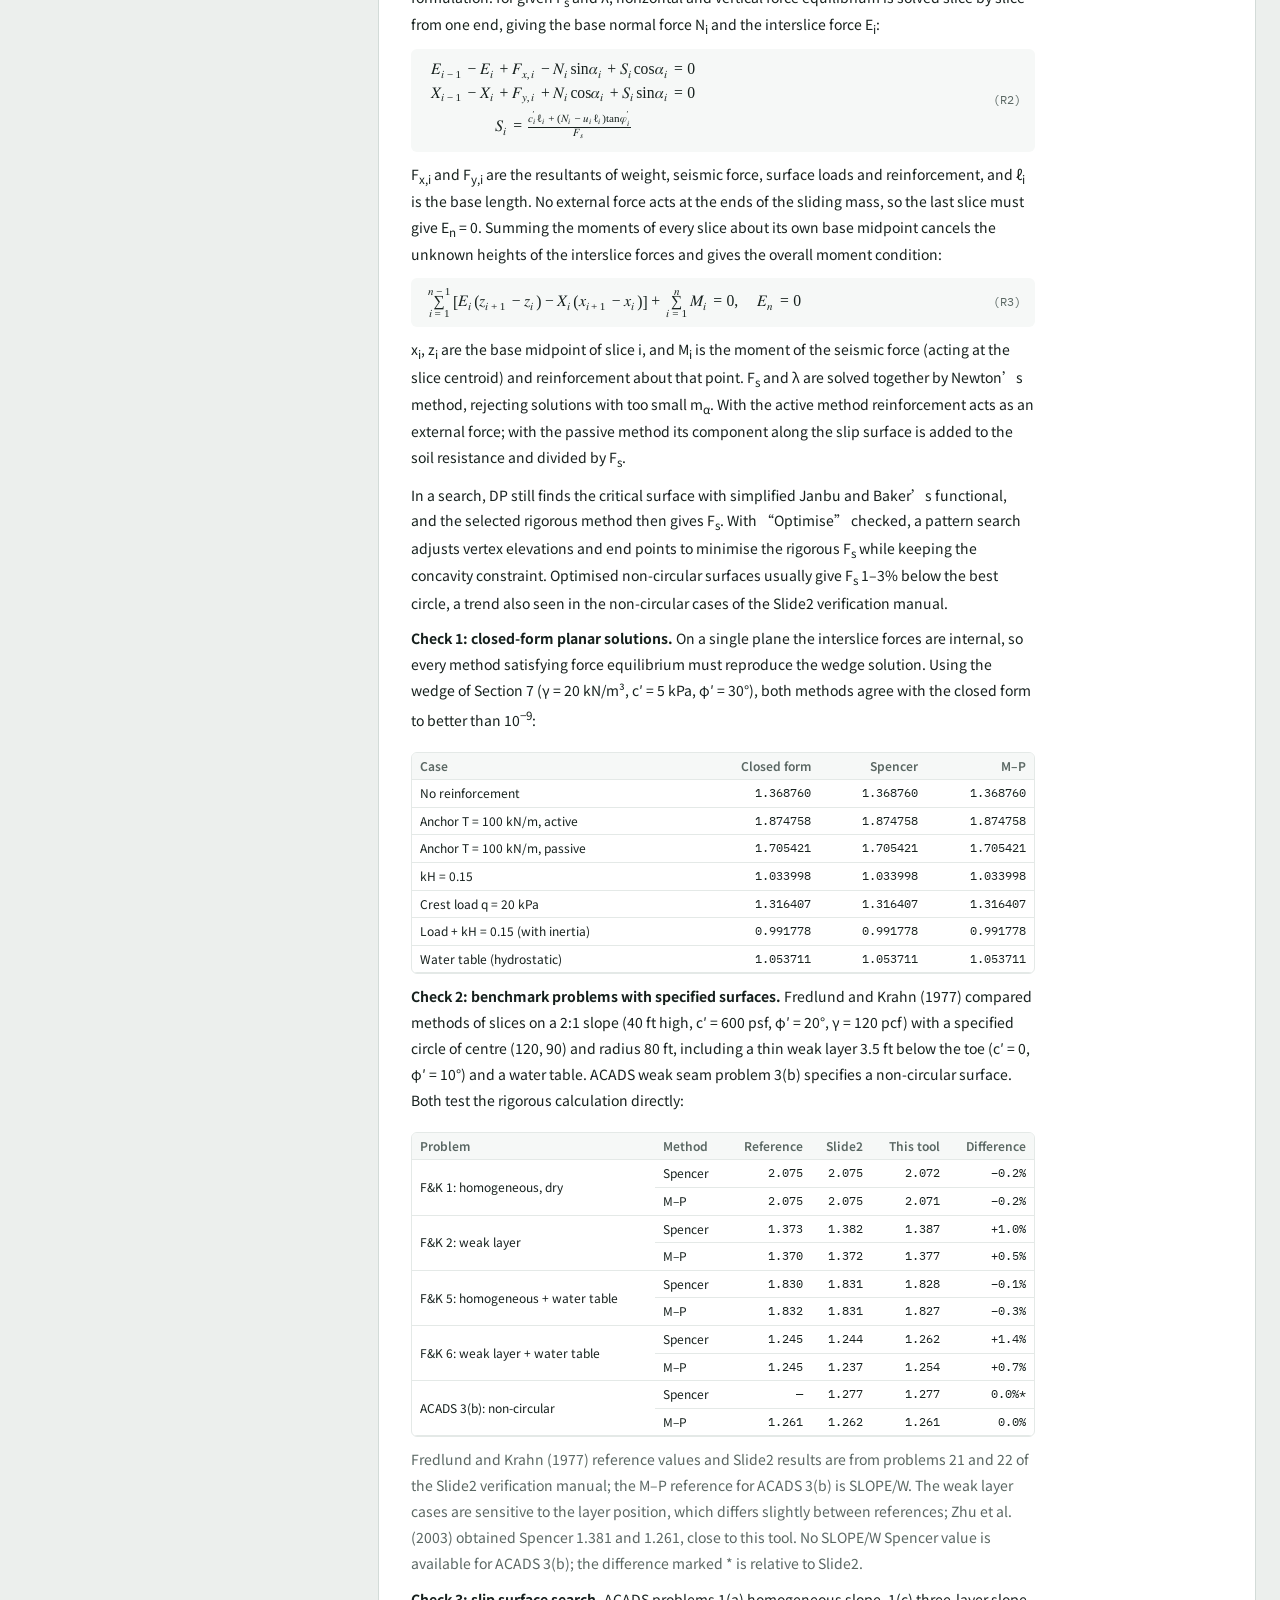
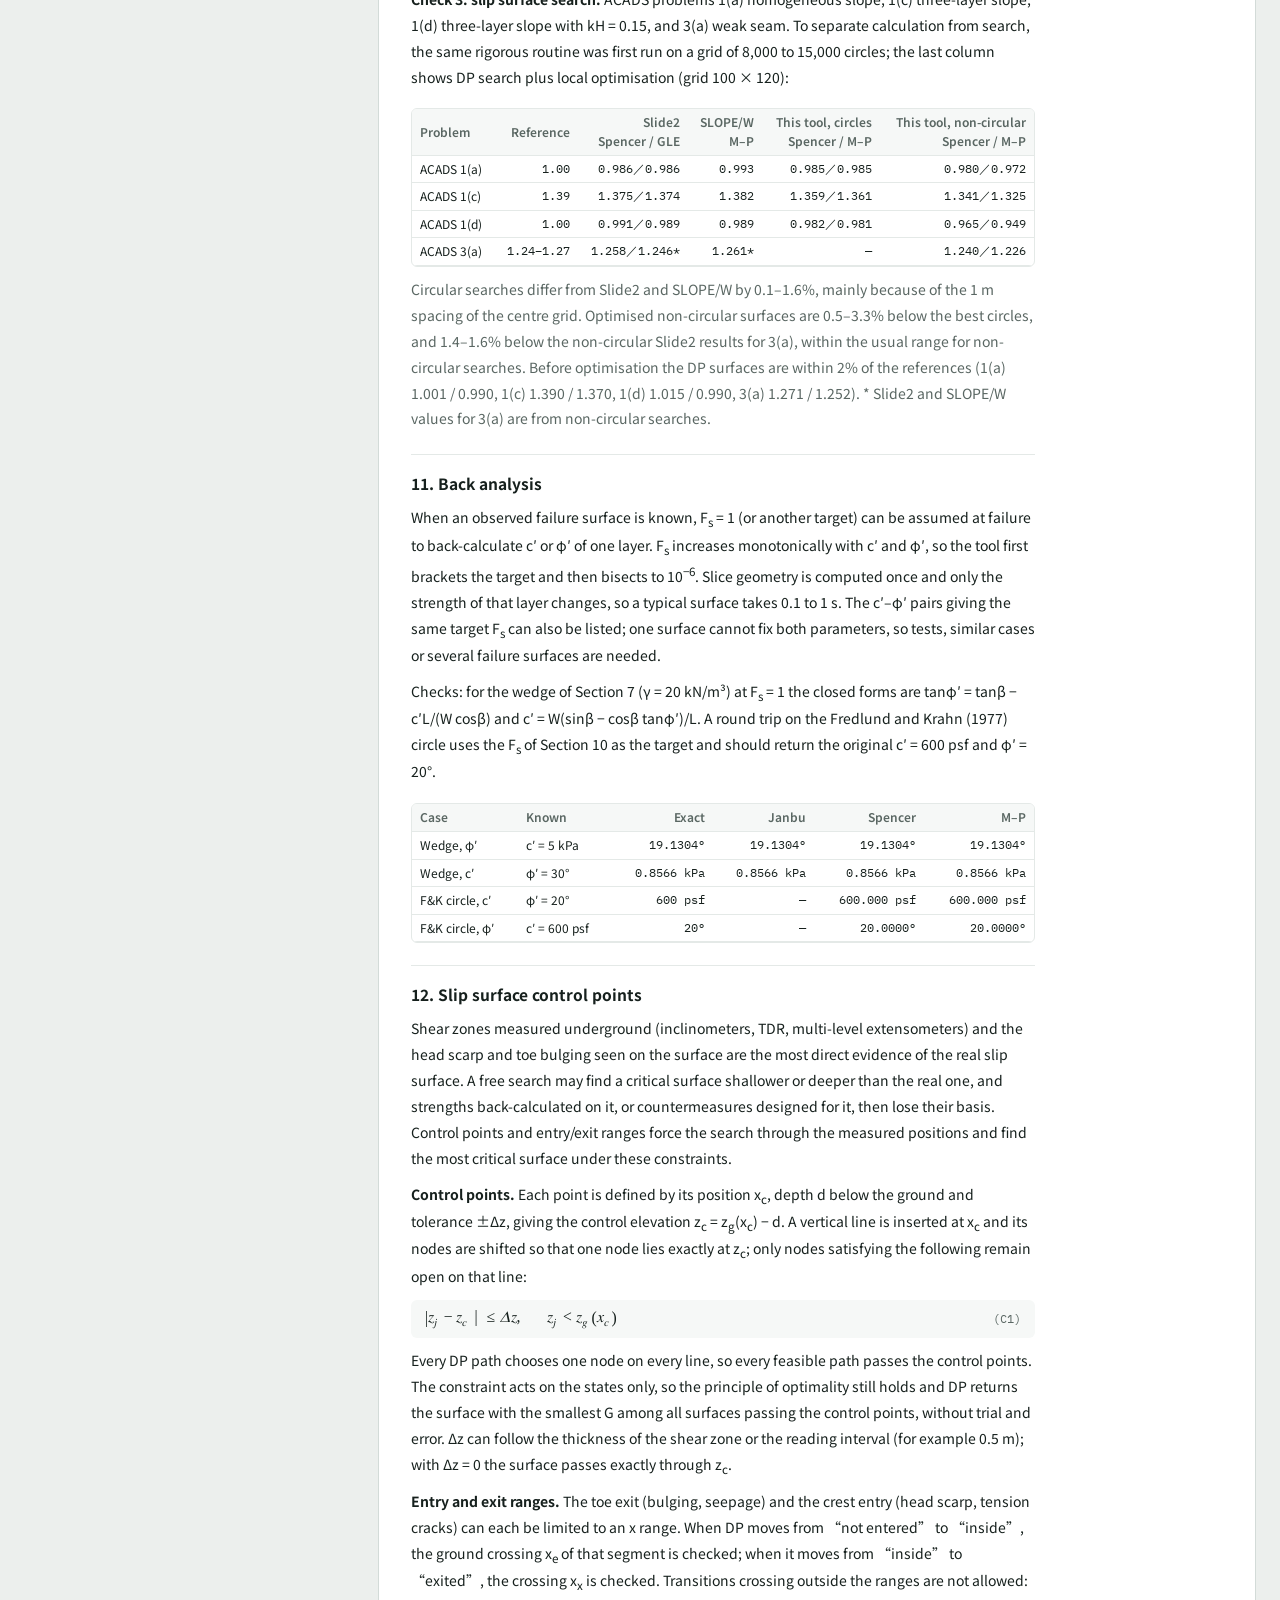
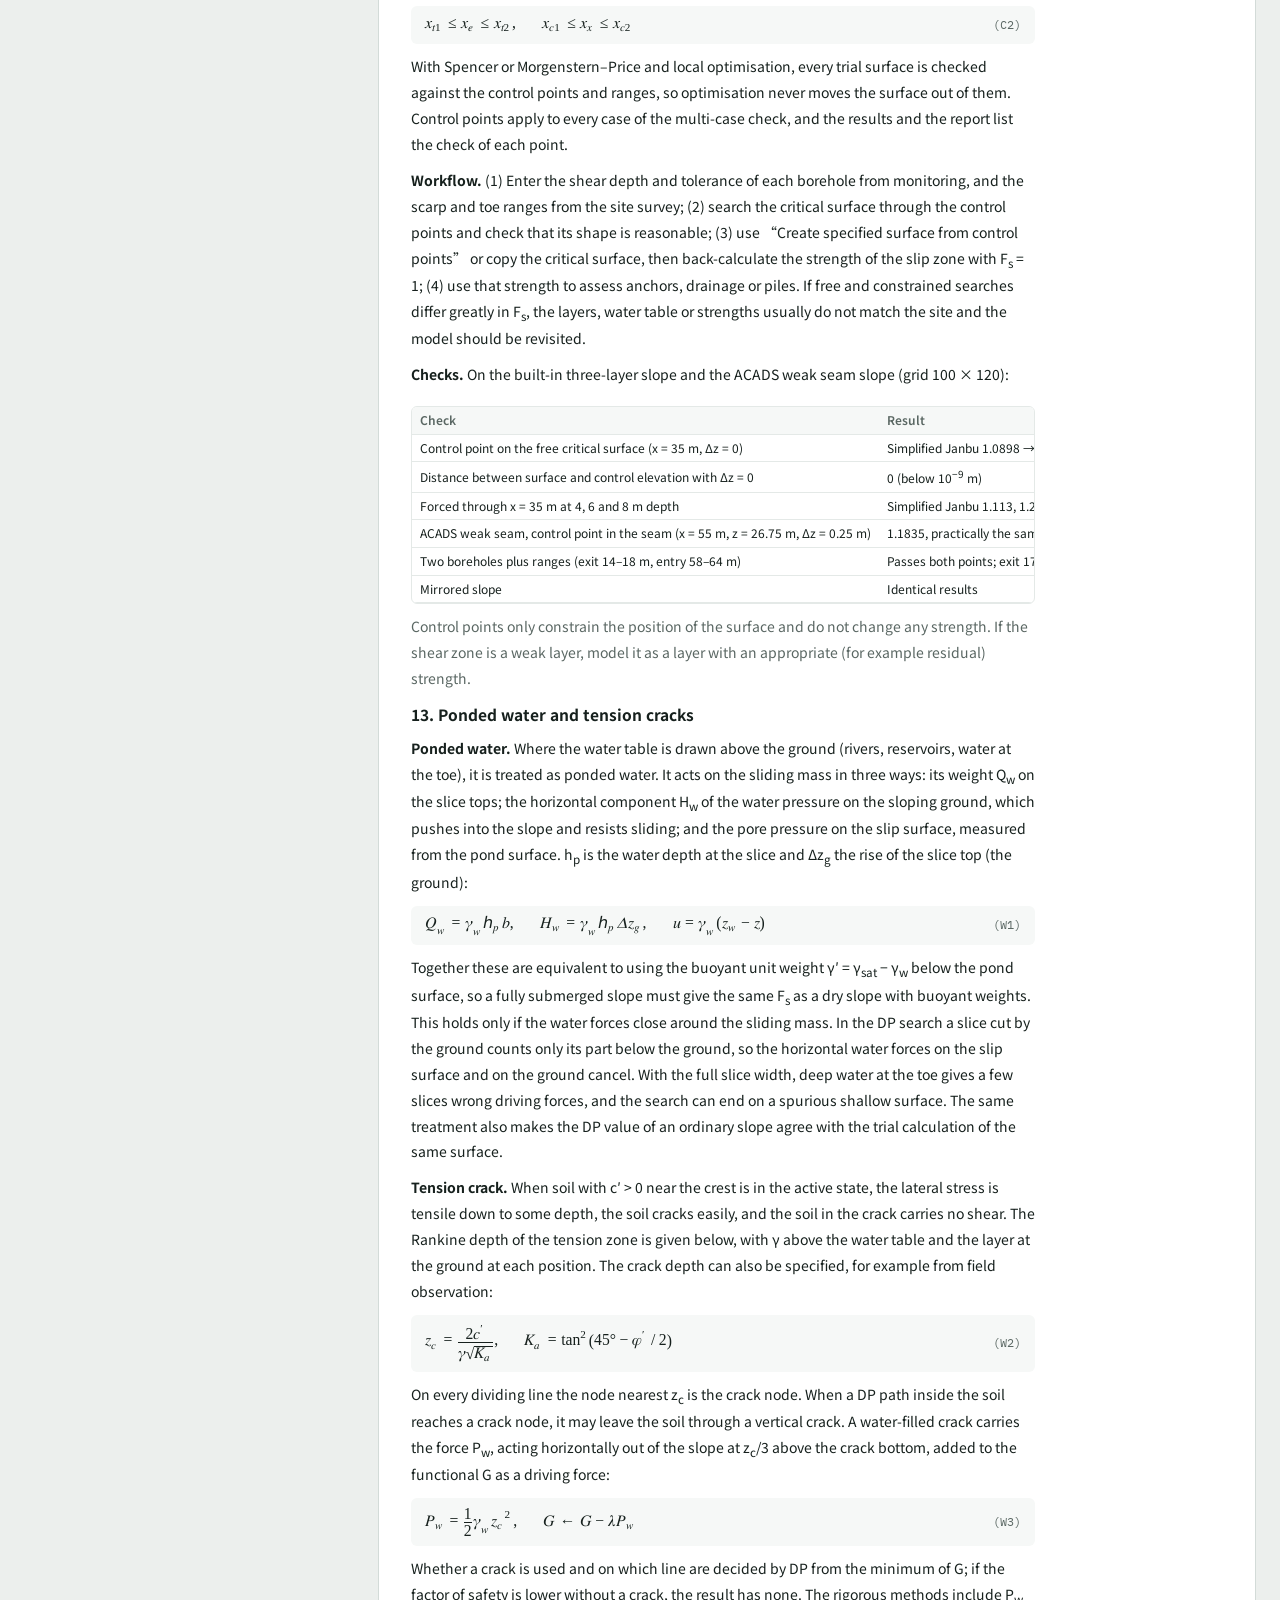
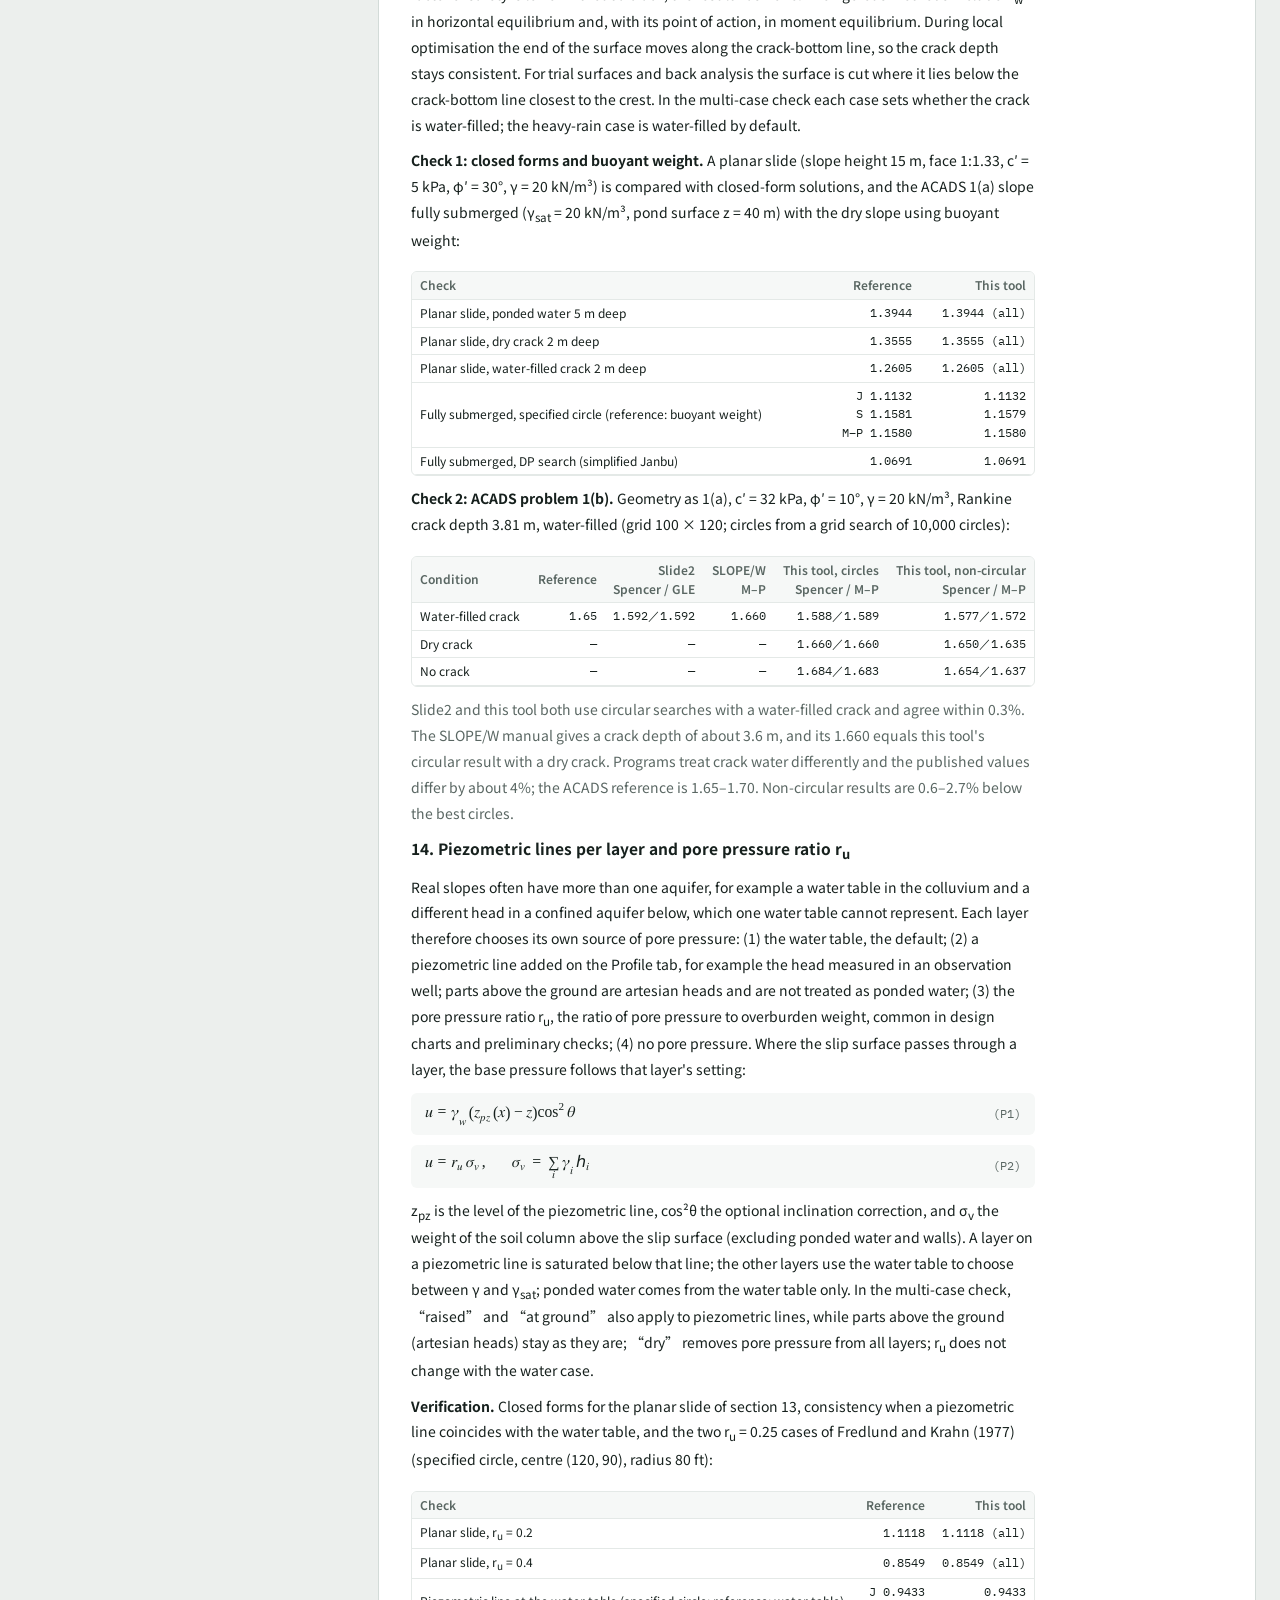
